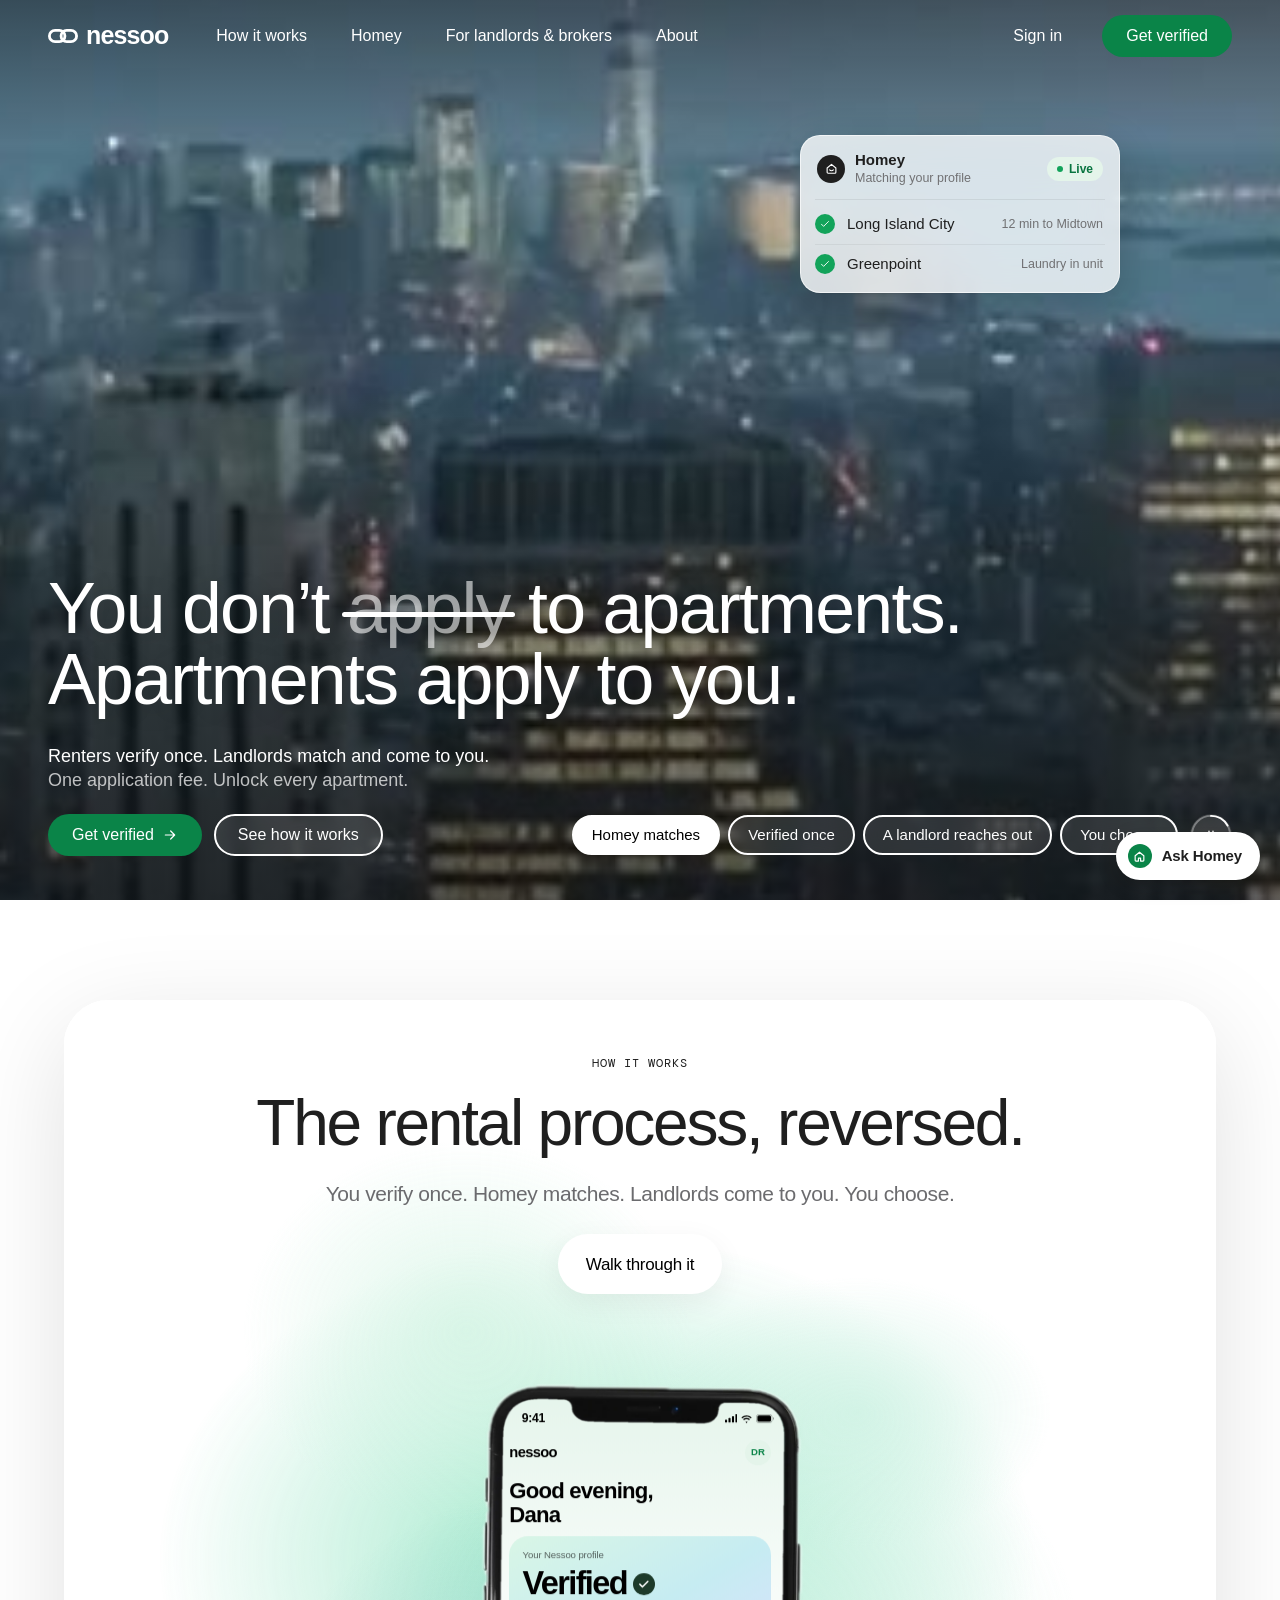
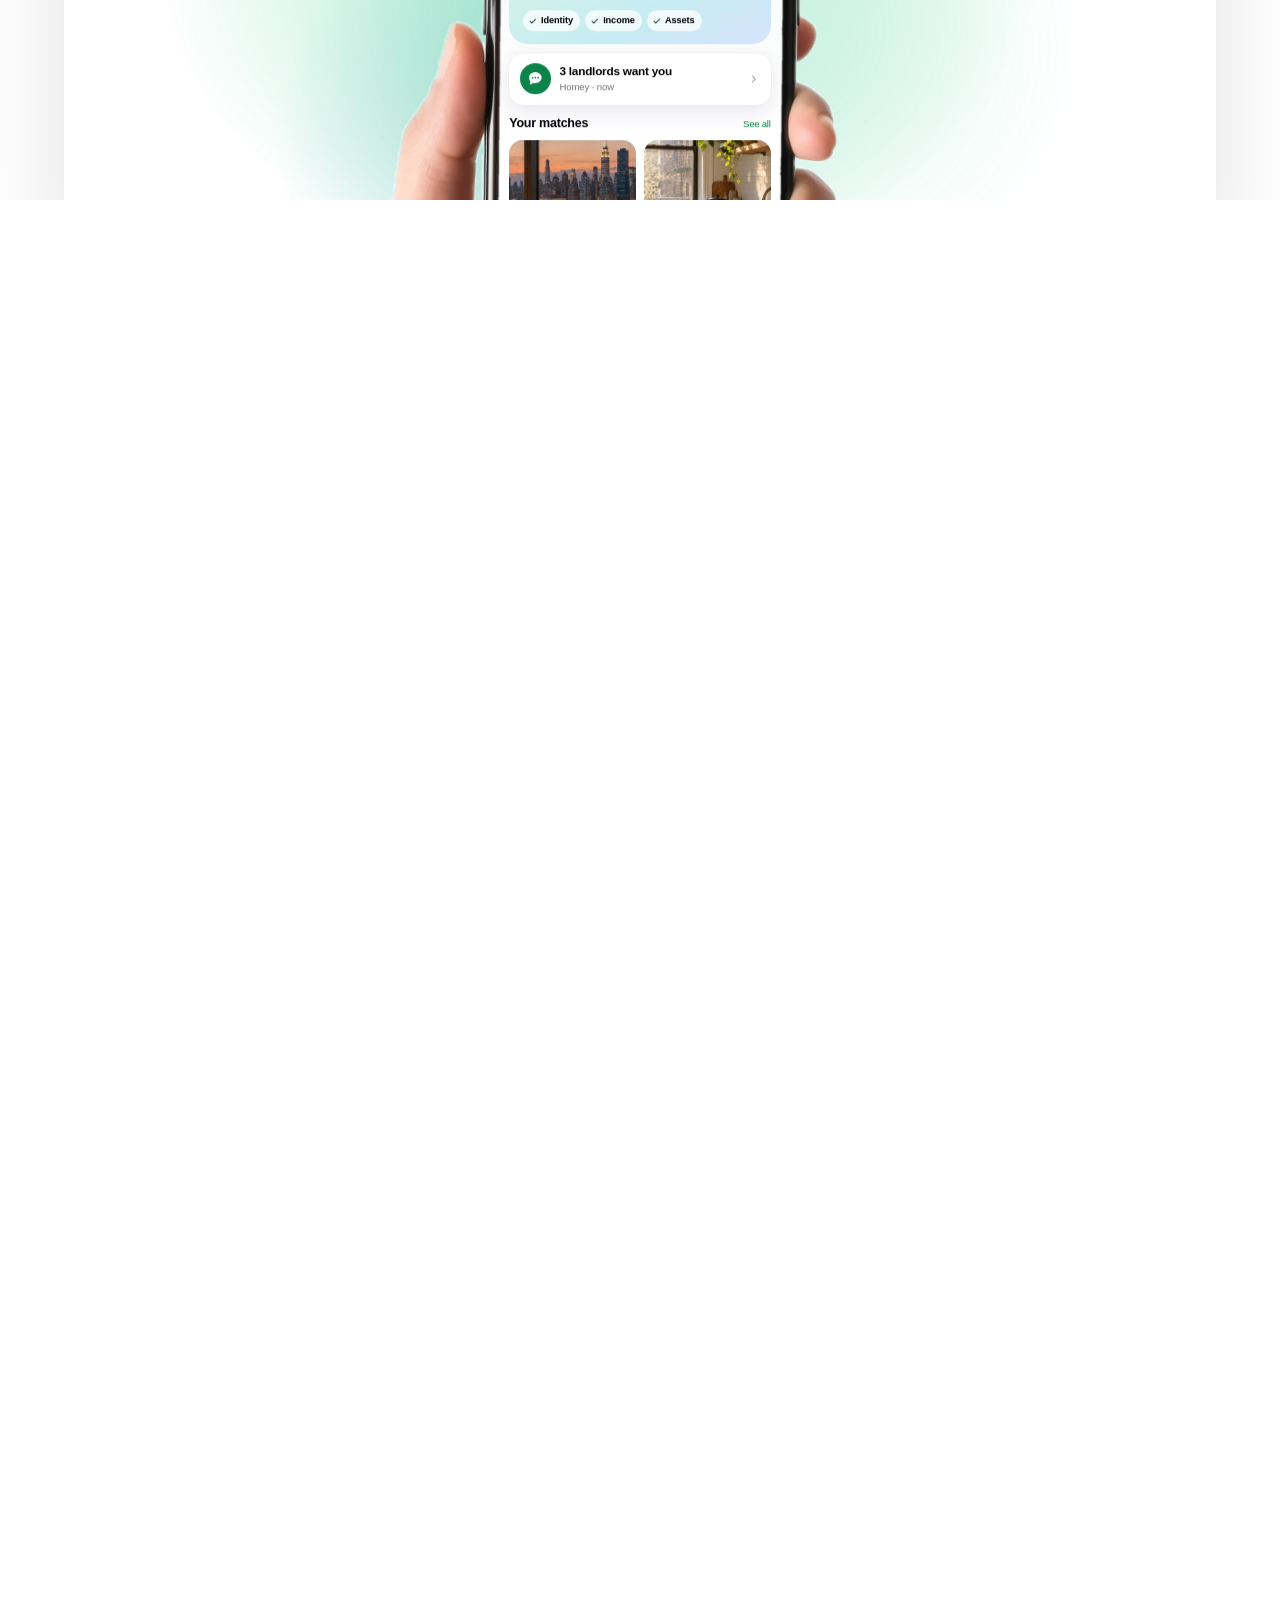
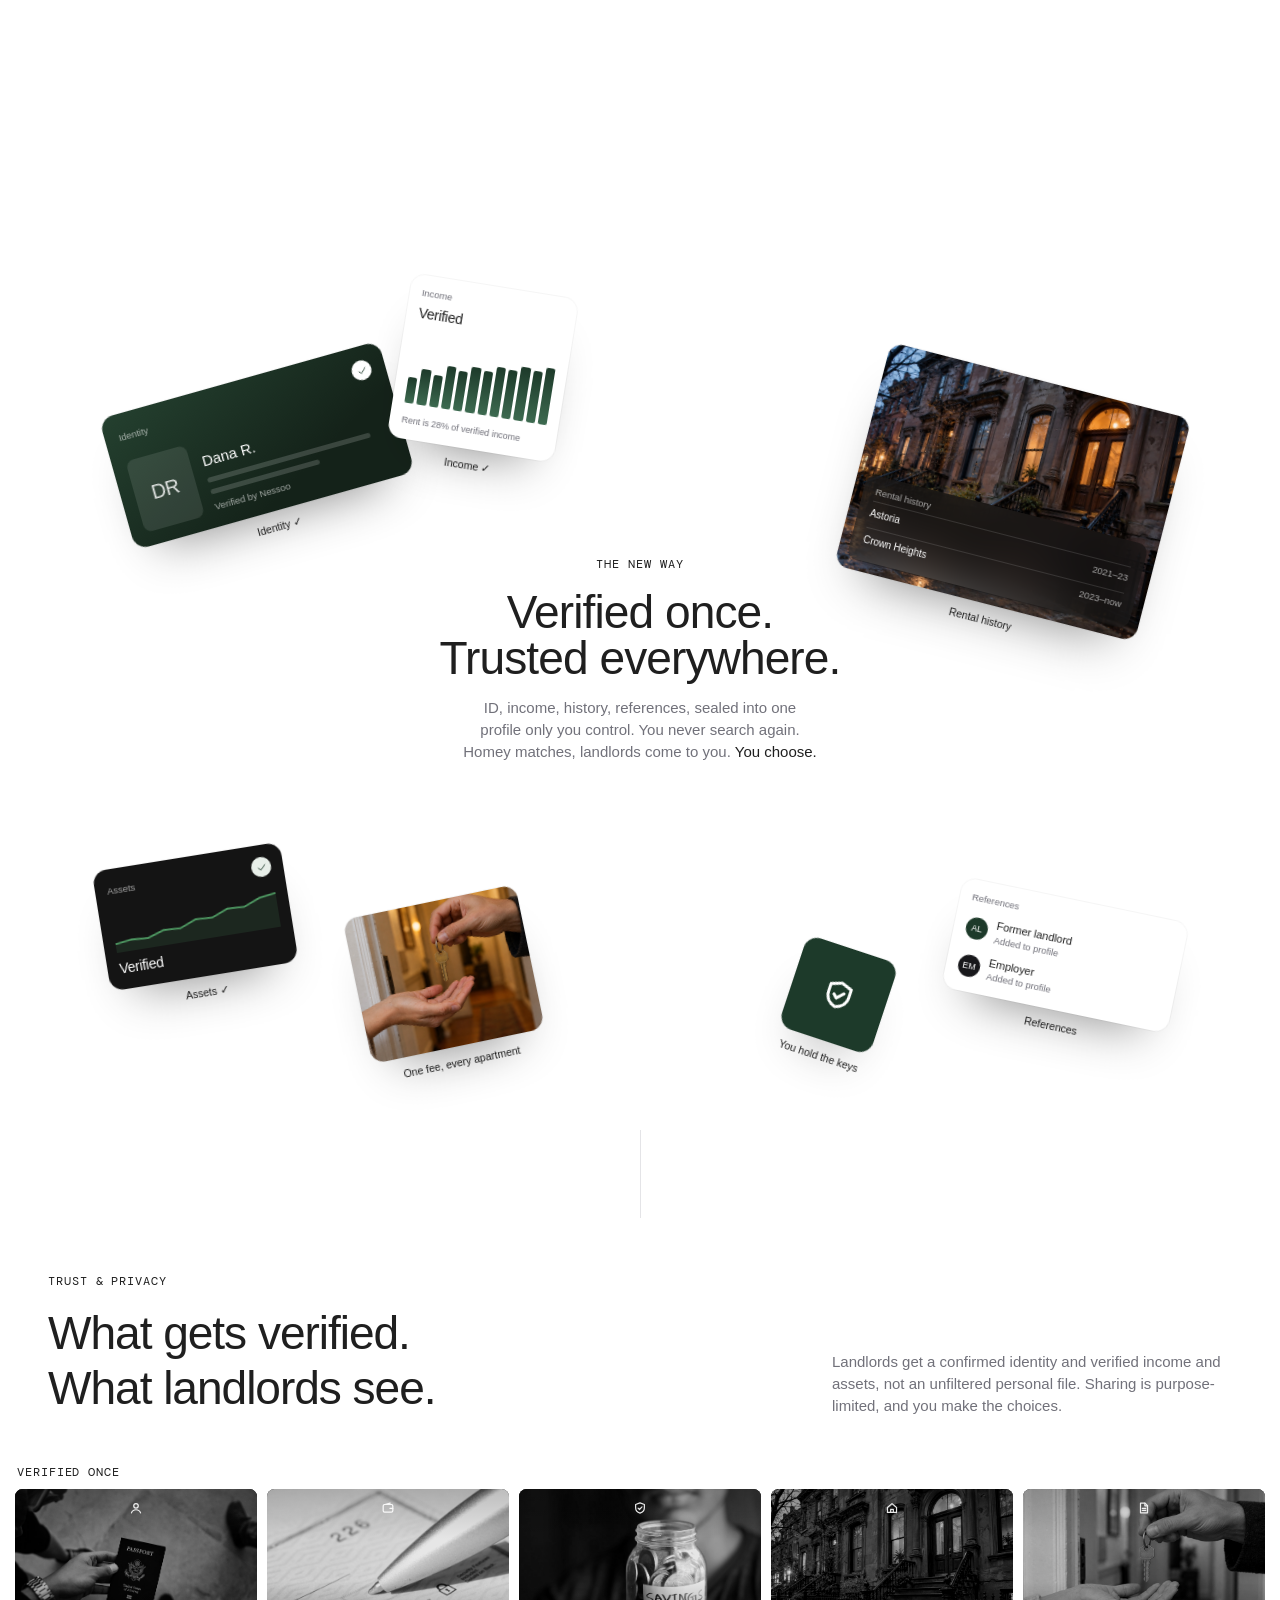
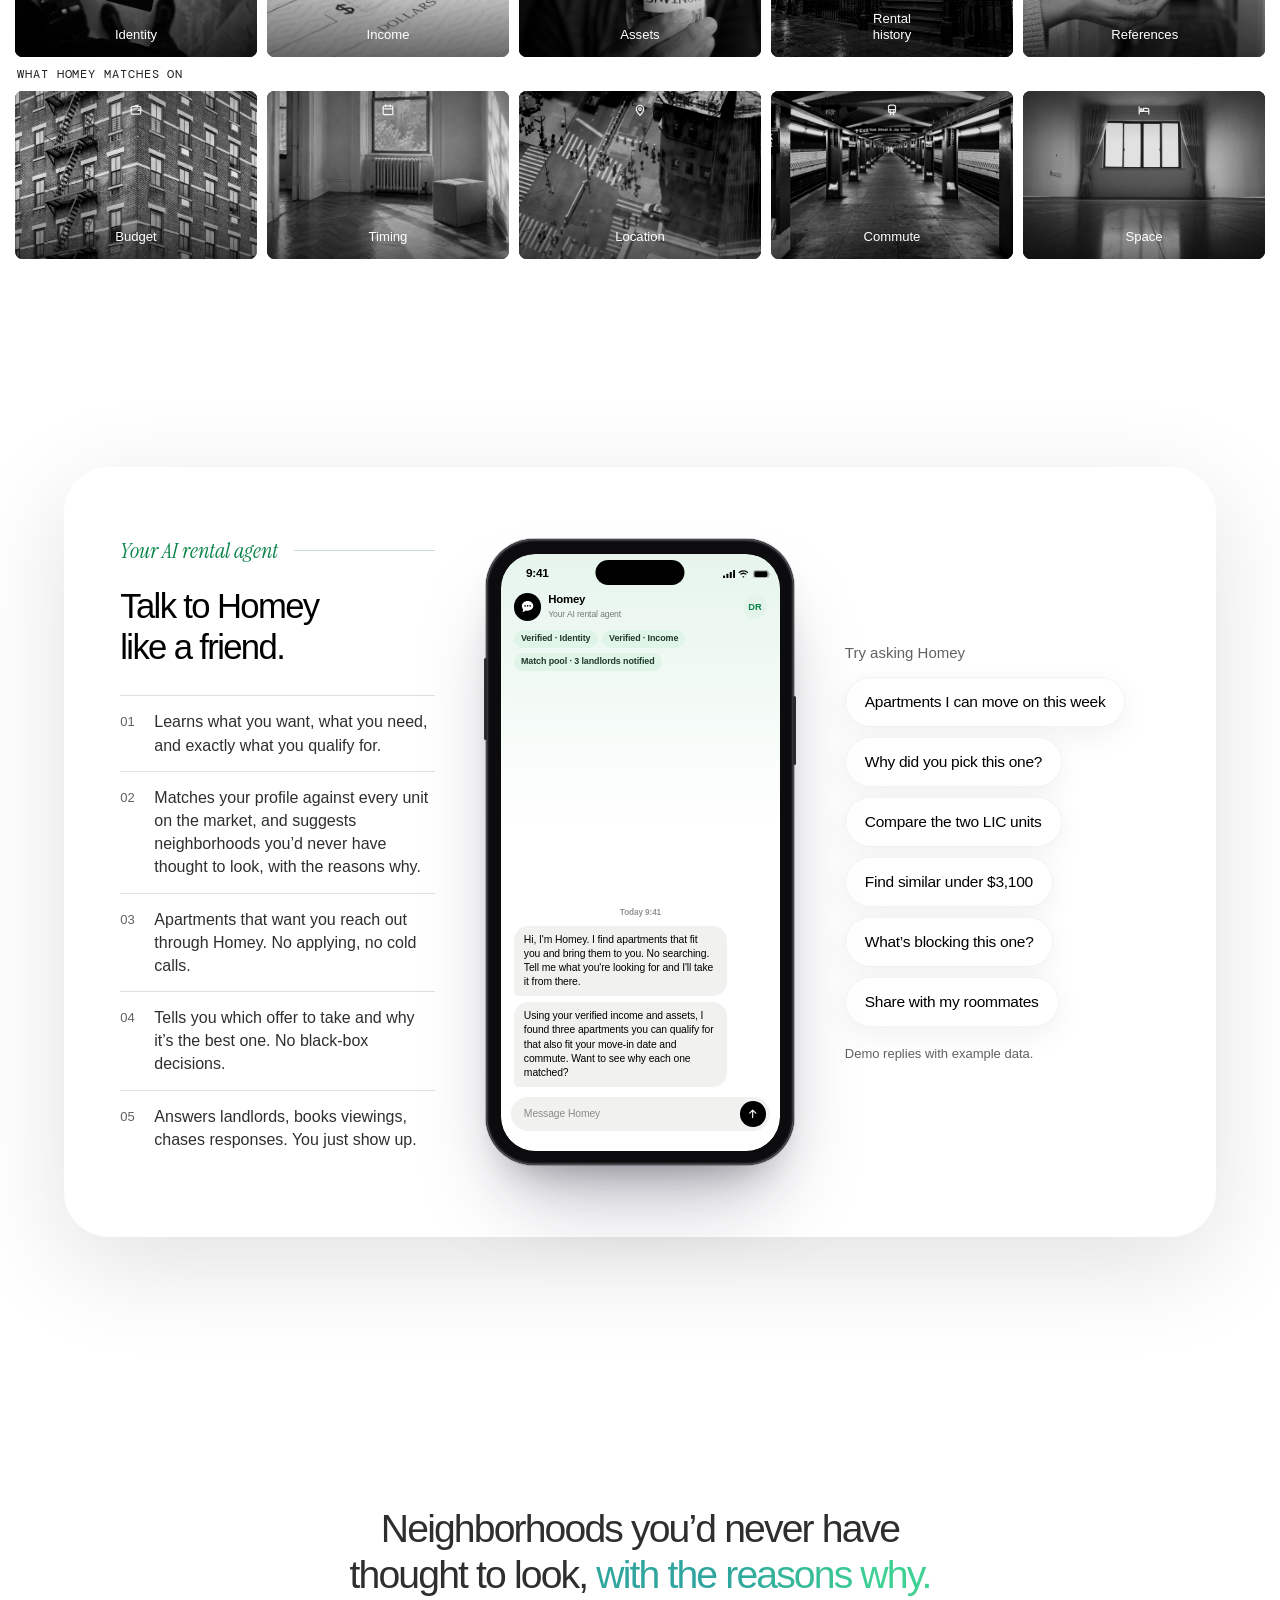
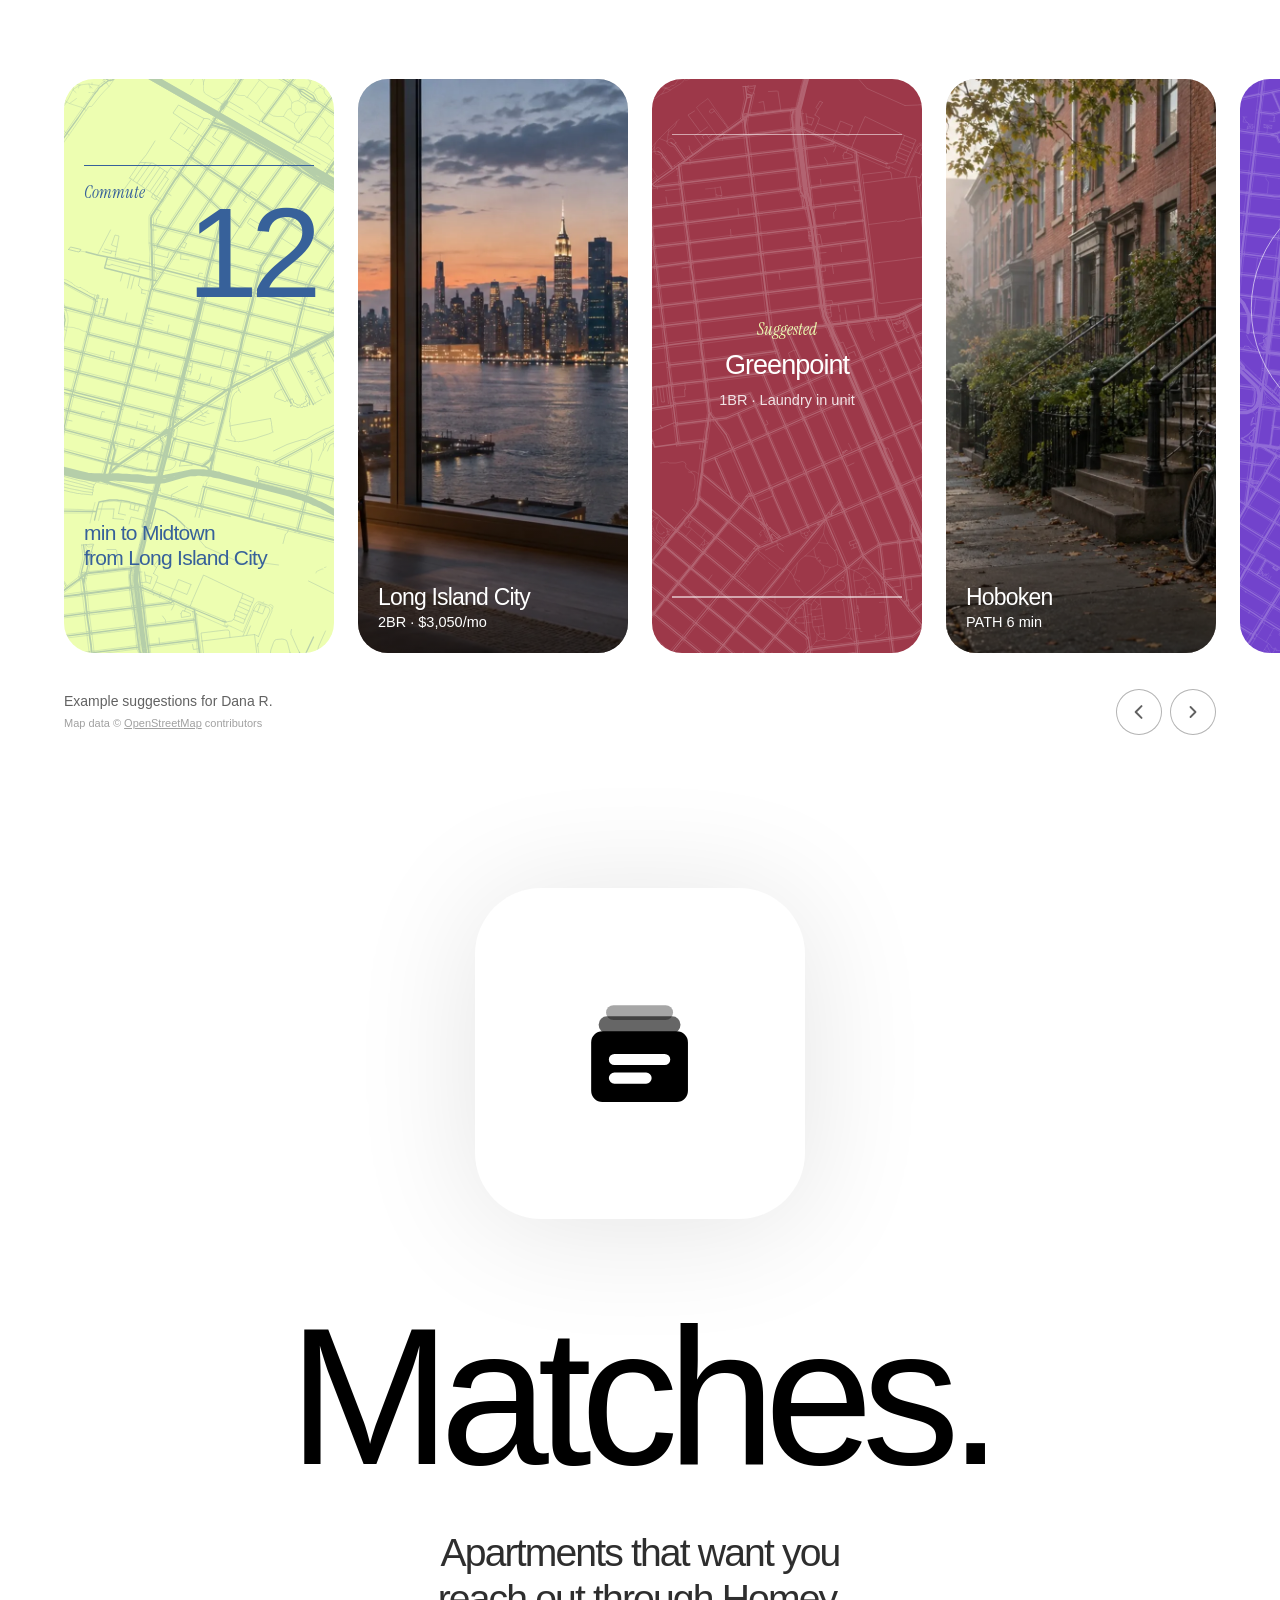
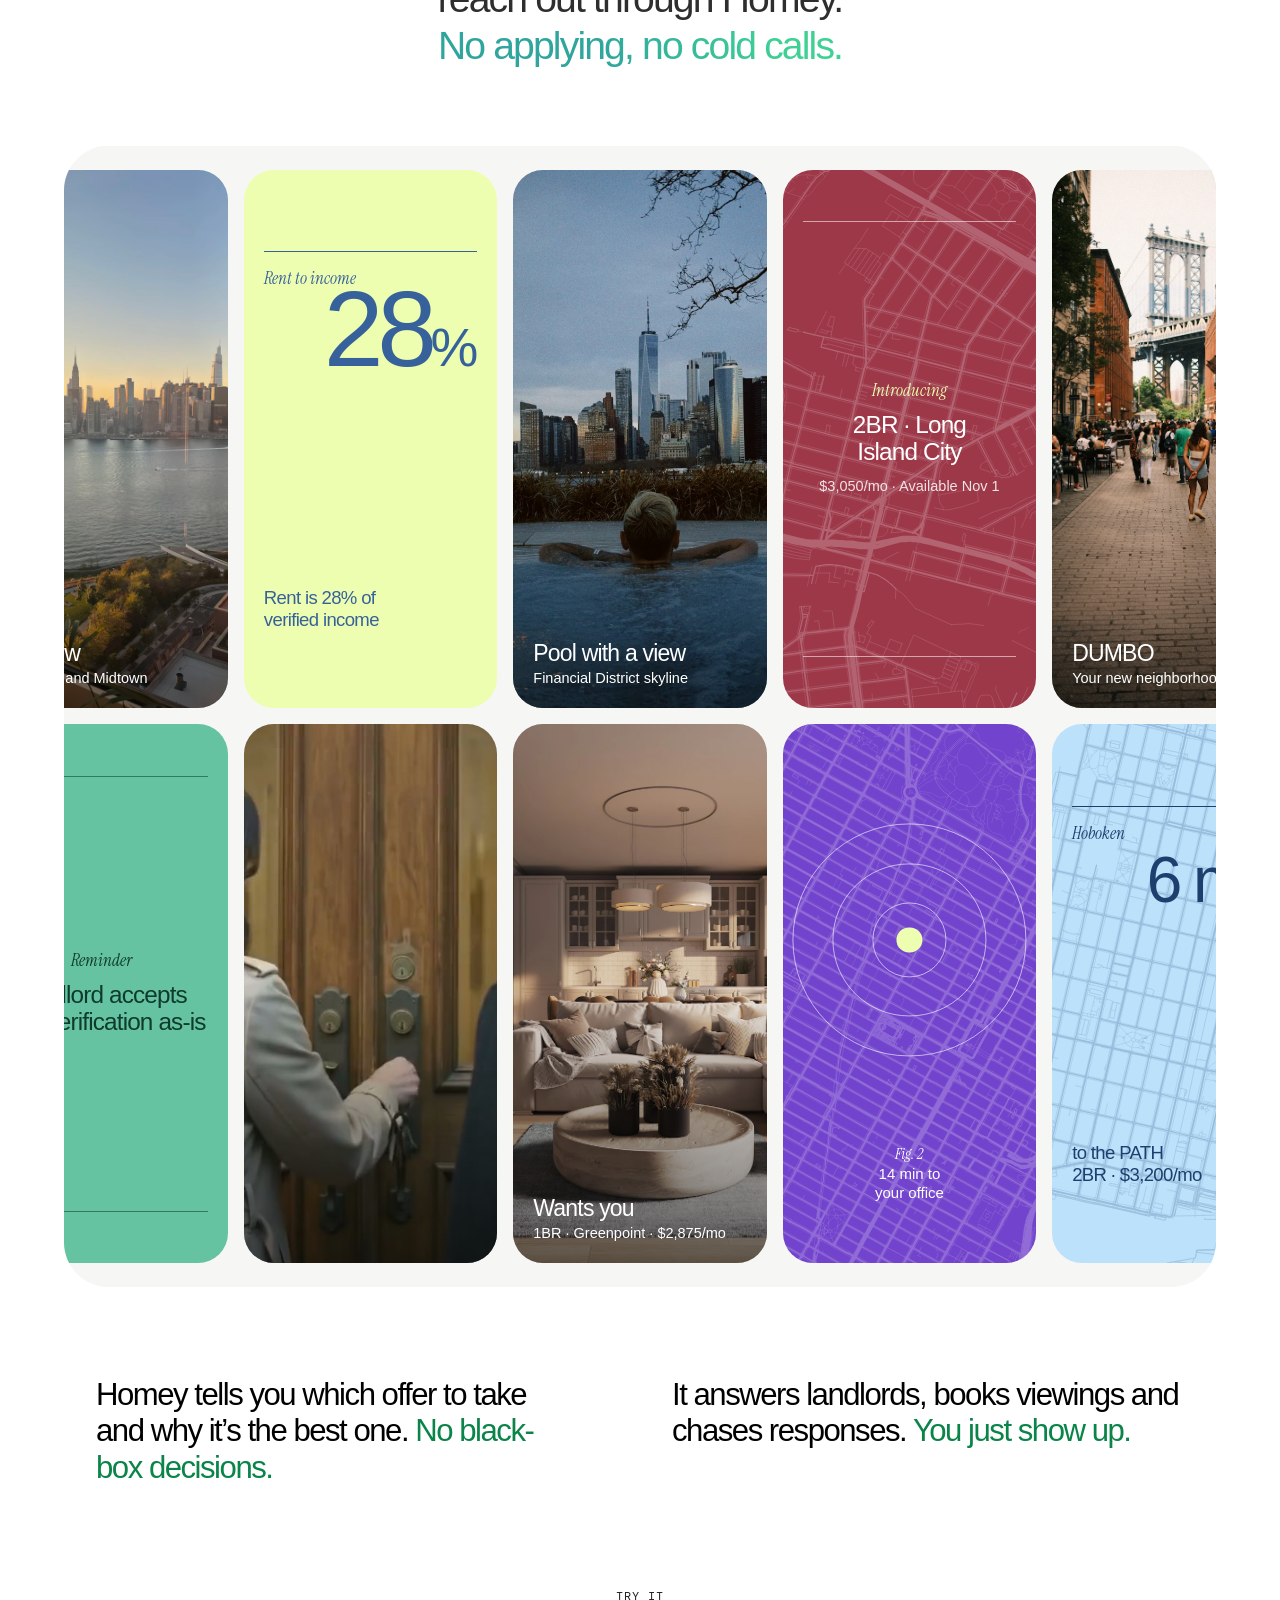
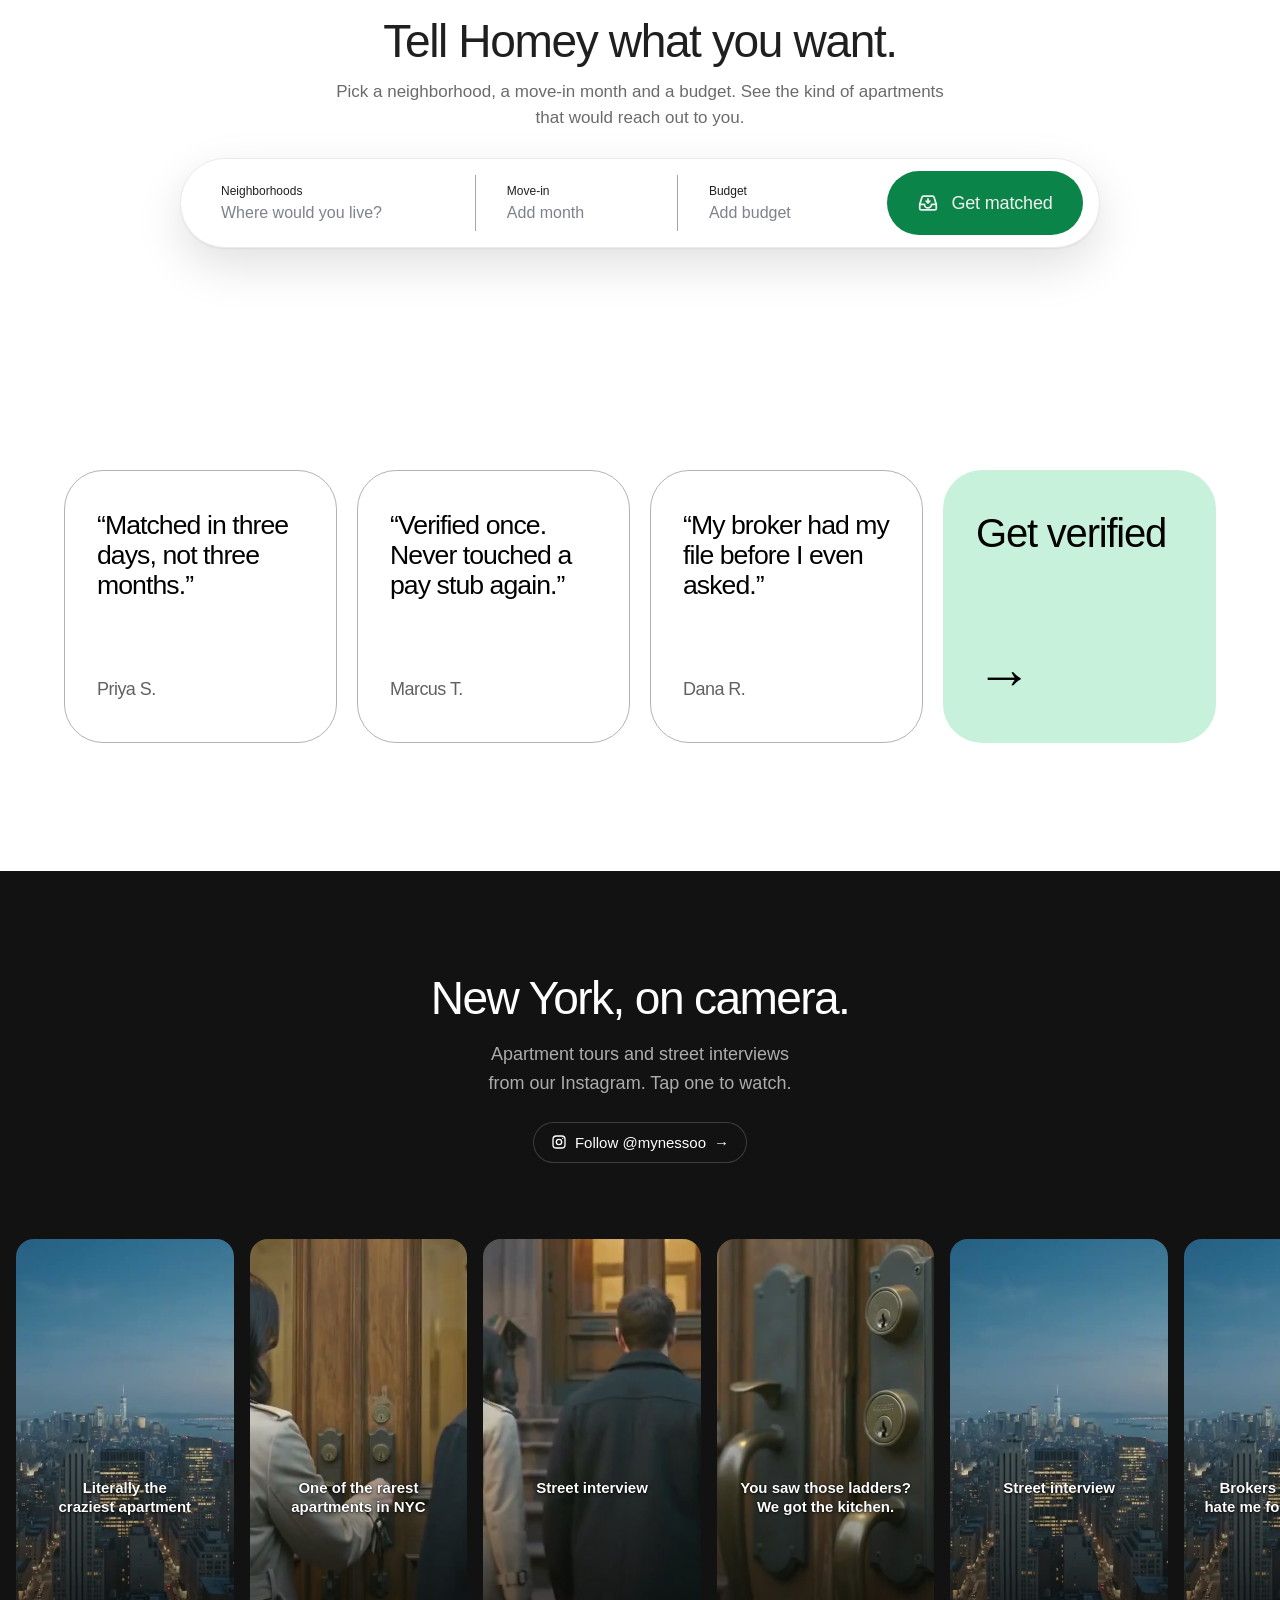
==== index.html @ bb7399f6 "Reels row: 'New York, on camera.' with stand-in clips until the real reels arrive Co-Authored-By: Cl" ====
<!DOCTYPE html>
<html lang="en">
<head>
<meta charset="utf-8">
<meta name="viewport" content="width=device-width, initial-scale=1, viewport-fit=cover">
<title>Nessoo · Apartments apply to you</title>
<meta name="description" content="Nessoo is the verified rental exchange for NYC and NJ. Verify once. Homey matches you, landlords come to you, you choose.">
<meta name="theme-color" content="#1f1f1f">
<link rel="icon" type="image/svg+xml" href="/favicon.svg">
<link rel="canonical" href="https://nessoo-landing.vercel.app/">
<meta property="og:type" content="website">
<meta property="og:site_name" content="Nessoo">
<meta property="og:url" content="https://nessoo-landing.vercel.app/">
<meta property="og:title" content="Nessoo · Apartments apply to you">
<meta property="og:description" content="Renters verify once. Landlords match and come to you. The verified rental exchange for NYC and NJ.">
<meta property="og:image" content="https://nessoo-landing.vercel.app/og.jpg">
<meta property="og:image:width" content="1200">
<meta property="og:image:height" content="630">
<meta property="og:image:alt" content="A couple walking up a brownstone stoop. You don't apply to apartments. Apartments apply to you.">
<meta name="twitter:card" content="summary_large_image">
<meta name="twitter:title" content="Nessoo · Apartments apply to you">
<meta name="twitter:description" content="Renters verify once. Landlords match and come to you.">
<meta name="twitter:image" content="https://nessoo-landing.vercel.app/og.jpg">
<link rel="preconnect" href="https://api.fontshare.com" crossorigin>
<link rel="preconnect" href="https://cdn.fontshare.com" crossorigin>
<link rel="preconnect" href="https://fonts.googleapis.com">
<link rel="preconnect" href="https://fonts.gstatic.com" crossorigin>
<link rel="stylesheet" href="https://api.fontshare.com/v2/css?f[]=general-sans@400,500,600&display=swap">
<link rel="stylesheet" href="https://fonts.googleapis.com/css2?family=DM+Mono:wght@400;500&family=Instrument+Serif:ital@0;1&display=swap">
<script>
(function () {
  var d = document.documentElement;
  d.classList.add('ly-js', 'm-js', 'p-js', 's-js');
  if (matchMedia('(min-width: 761px) and (min-height: 560px) and (prefers-reduced-motion: no-preference)').matches) d.classList.add('p-can-pin');
})();
</script>
<link rel="stylesheet" href="/css/site.css">
<link rel="stylesheet" href="/css/unify.css">
</head>
<body class="ly-root s-root">
<a class="ly-skip" href="#main">Skip to content</a>
<header class="ly-nav" data-nav data-tone="light" data-astro-cid-rqkkofux><div class="ly-wrap ly-nav__bar" data-astro-cid-rqkkofux><a class="ly-logo ly-nav__logo" href="/" aria-label="Nessoo home" data-astro-cid-yoq5haoy><svg class="ly-logo__mark" viewBox="0 0 34 20" aria-hidden="true" data-astro-cid-yoq5haoy><rect x="1.6" y="3.6" width="17.6" height="12.8" rx="6.4" fill="none" stroke="currentColor" stroke-width="3.2" data-astro-cid-yoq5haoy></rect><rect x="14.8" y="3.6" width="17.6" height="12.8" rx="6.4" fill="none" stroke="currentColor" stroke-width="3.2" data-astro-cid-yoq5haoy></rect></svg><span class="ly-logo__word" data-astro-cid-yoq5haoy>nessoo</span></a><nav class="ly-nav__links" aria-label="Main" data-astro-cid-rqkkofux><a class="ly-nav__link" href="#how-it-works" data-astro-cid-rqkkofux>How it works</a><a class="ly-nav__link" href="#homey" data-astro-cid-rqkkofux>Homey</a><a class="ly-nav__link" href="#landlords" data-astro-cid-rqkkofux>For landlords &amp; brokers</a><a class="ly-nav__link" href="#about" data-astro-cid-rqkkofux>About</a></nav><div class="ly-nav__end" data-astro-cid-rqkkofux><a class="ly-btn ly-btn--ghost ly-nav__signin" href="/sign-in" data-astro-cid-rqkkofux>Sign in</a><a class="ly-btn ly-btn--accent ly-nav__cta" href="/join" data-astro-cid-rqkkofux>Get verified</a><button class="ly-nav__burger" type="button" aria-expanded="false" aria-controls="ly-menu" aria-label="Open menu" data-menu-open data-astro-cid-rqkkofux><svg class viewBox="0 0 24 24" fill="none" stroke="currentColor" stroke-width="1.8" stroke-linecap="round" stroke-linejoin="round" aria-hidden="true"><path d="M4 7h16M4 12h16M4 17h16" /></svg></button></div></div></header>
<div class="ly-menu" id="ly-menu" role="dialog" aria-modal="true" aria-label="Menu" data-menu hidden data-astro-cid-rqkkofux><div class="ly-menu__bar" data-astro-cid-rqkkofux><a class="ly-logo" href="/" aria-label="Nessoo home" data-astro-cid-yoq5haoy><svg class="ly-logo__mark" viewBox="0 0 34 20" aria-hidden="true" data-astro-cid-yoq5haoy><rect x="1.6" y="3.6" width="17.6" height="12.8" rx="6.4" fill="none" stroke="currentColor" stroke-width="3.2" data-astro-cid-yoq5haoy></rect><rect x="14.8" y="3.6" width="17.6" height="12.8" rx="6.4" fill="none" stroke="currentColor" stroke-width="3.2" data-astro-cid-yoq5haoy></rect></svg><span class="ly-logo__word" data-astro-cid-yoq5haoy>nessoo</span></a><button class="ly-menu__close" type="button" aria-label="Close menu" data-menu-close data-astro-cid-rqkkofux><svg class viewBox="0 0 24 24" fill="none" stroke="currentColor" stroke-width="1.8" stroke-linecap="round" stroke-linejoin="round" aria-hidden="true"><path d="M6 6l12 12M18 6L6 18" /></svg></button></div><nav class="ly-menu__list" aria-label="Mobile" data-astro-cid-rqkkofux><a class="ly-menu__lead" href="#homey" data-menu-link data-astro-cid-rqkkofux>Meet Homey <svg class viewBox="0 0 24 24" fill="none" stroke="currentColor" stroke-width="1.8" stroke-linecap="round" stroke-linejoin="round" aria-hidden="true"><path d="M5 12h14M13 6l6 6-6 6" /></svg></a><a class="ly-menu__row" href="#how-it-works" data-menu-link data-astro-cid-rqkkofux><span data-astro-cid-rqkkofux>How it works</span><svg class viewBox="0 0 24 24" fill="none" stroke="currentColor" stroke-width="1.8" stroke-linecap="round" stroke-linejoin="round" aria-hidden="true"><path d="M9 6l6 6-6 6" /></svg></a><a class="ly-menu__row" href="#homey" data-menu-link data-astro-cid-rqkkofux><span data-astro-cid-rqkkofux>Homey</span><svg class viewBox="0 0 24 24" fill="none" stroke="currentColor" stroke-width="1.8" stroke-linecap="round" stroke-linejoin="round" aria-hidden="true"><path d="M9 6l6 6-6 6" /></svg></a><a class="ly-menu__row" href="#landlords" data-menu-link data-astro-cid-rqkkofux><span data-astro-cid-rqkkofux>For landlords &amp; brokers</span><svg class viewBox="0 0 24 24" fill="none" stroke="currentColor" stroke-width="1.8" stroke-linecap="round" stroke-linejoin="round" aria-hidden="true"><path d="M9 6l6 6-6 6" /></svg></a><a class="ly-menu__row" href="#about" data-menu-link data-astro-cid-rqkkofux><span data-astro-cid-rqkkofux>About</span><svg class viewBox="0 0 24 24" fill="none" stroke="currentColor" stroke-width="1.8" stroke-linecap="round" stroke-linejoin="round" aria-hidden="true"><path d="M9 6l6 6-6 6" /></svg></a></nav><div class="ly-menu__foot" data-astro-cid-rqkkofux><p class="ly-menu__note" data-astro-cid-rqkkofux>Live in NYC &amp; NJ · Expanding to Atlanta</p><div class="ly-menu__btns" data-astro-cid-rqkkofux><a class="ly-btn ly-btn--white" href="/sign-in" data-astro-cid-rqkkofux>Sign in</a><a class="ly-btn ly-btn--accent" href="/join" data-astro-cid-rqkkofux>Get verified</a></div></div></div>
<main id="main">
<section class="ly-hero" data-hero data-nav-media aria-labelledby="ly-hero-h1"><div class="ly-hero__frame" data-hero-frame><video class="ly-hero__video" data-hero-video muted playsinline loop preload="metadata" aria-hidden="true" tabindex="-1"></video><img class="ly-hero__still" data-hero-still alt="" aria-hidden="true" decoding="async"></div><div class="ly-hero__scrim" aria-hidden="true"></div><div class="ly-hero__layer" data-hero-layer aria-hidden="true"><div class="ly-ann" data-ann data-in="0.5" data-out="6.72" data-x="0.6" data-y="0.15" data-mx="0.19" data-my="0.115"><div class="ly-ann__in ly-glass ly-match"><div class="ly-match__head"><span class="ly-disc ly-disc--sm"><svg class viewBox="0 0 24 24" fill="none" stroke="currentColor" stroke-width="1.8" stroke-linecap="round" stroke-linejoin="round" aria-hidden="true"><path d="M5 11.2L12 5.5l7 5.7V18a1.5 1.5 0 0 1-1.5 1.5h-11A1.5 1.5 0 0 1 5 18z" /><path d="M9 14.2c.8.9 1.8 1.3 3 1.3s2.2-.4 3-1.3" /></svg></span><div class="ly-match__who"><p class="ly-match__t">Homey</p><p class="ly-match__s"><span class="ly-swap" data-part data-in="0" data-out="5.5">Matching your profile</span><span class="ly-swap" data-part data-in="5.5">3 landlords notified</span></p></div><span class="ly-live"><i></i>Live</span></div><ul class="ly-match__list"><li data-part data-in="1.35"><span class="ly-check"><svg class viewBox="0 0 24 24" fill="none" stroke="currentColor" stroke-width="1.8" stroke-linecap="round" stroke-linejoin="round" aria-hidden="true"><path d="M5 12.5l4.2 4.2L19 7" /></svg></span><b>Long Island City</b><span>12 min to Midtown</span></li><li data-part data-in="2.75"><span class="ly-check"><svg class viewBox="0 0 24 24" fill="none" stroke="currentColor" stroke-width="1.8" stroke-linecap="round" stroke-linejoin="round" aria-hidden="true"><path d="M5 12.5l4.2 4.2L19 7" /></svg></span><b>Greenpoint</b><span>Laundry in unit</span></li><li data-part data-in="4.15"><span class="ly-check"><svg class viewBox="0 0 24 24" fill="none" stroke="currentColor" stroke-width="1.8" stroke-linecap="round" stroke-linejoin="round" aria-hidden="true"><path d="M5 12.5l4.2 4.2L19 7" /></svg></span><b>Fort Greene</b><span>Fits your Nov 1 move-in</span></li></ul></div></div><div class="ly-ann" data-ann data-in="7.45" data-out="11.95" data-x="0.1" data-y="0.34" data-mx="0.041" data-my="0.43"><div class="ly-ann__in ly-chip ly-vchip"><span class="ly-vchip__ring" data-part data-in="8.05"><span class="ly-check"><svg class viewBox="0 0 24 24" fill="none" stroke="currentColor" stroke-width="1.8" stroke-linecap="round" stroke-linejoin="round" aria-hidden="true"><path d="M5 12.5l4.2 4.2L19 7" /></svg></span></span>Identity</div></div><div class="ly-ann" data-ann data-in="8.05" data-out="11.95" data-x="0.5" data-y="0.36" data-mx="0.348" data-my="0.43"><div class="ly-ann__in ly-chip ly-vchip"><span class="ly-vchip__ring" data-part data-in="8.65"><span class="ly-check"><svg class viewBox="0 0 24 24" fill="none" stroke="currentColor" stroke-width="1.8" stroke-linecap="round" stroke-linejoin="round" aria-hidden="true"><path d="M5 12.5l4.2 4.2L19 7" /></svg></span></span>Income</div></div><div class="ly-ann" data-ann data-in="8.65" data-out="11.95" data-x="0.83" data-y="0.42" data-mx="0.638" data-my="0.43"><div class="ly-ann__in ly-chip ly-vchip"><span class="ly-vchip__ring" data-part data-in="9.25"><span class="ly-check"><svg class viewBox="0 0 24 24" fill="none" stroke="currentColor" stroke-width="1.8" stroke-linecap="round" stroke-linejoin="round" aria-hidden="true"><path d="M5 12.5l4.2 4.2L19 7" /></svg></span></span>Assets</div></div><div class="ly-ann" data-ann data-in="12.2" data-out="19.35" data-x="0.695" data-y="0.33" data-mx="0.184" data-my="0.41"><div class="ly-ann__in ly-glass ly-note"><div class="ly-note__state" data-part data-in="0" data-out="14.8"><span class="ly-disc"><svg class viewBox="0 0 24 24" fill="none" stroke="currentColor" stroke-width="1.8" stroke-linecap="round" stroke-linejoin="round" aria-hidden="true"><path d="M4 10.5L12 4l8 6.5V20h-5.5v-5.5h-5V20H4z" /></svg></span><div><p class="ly-note__meta">Homey · now</p><p class="ly-note__t">A landlord wants you</p><p class="ly-note__s">2BR · Fort Greene</p></div></div><div class="ly-note__state" data-part data-in="14.8"><span class="ly-disc ly-disc--green"><svg class viewBox="0 0 24 24" fill="none" stroke="currentColor" stroke-width="1.8" stroke-linecap="round" stroke-linejoin="round" aria-hidden="true"><path d="M5 12.5l4.2 4.2L19 7" /></svg></span><div><p class="ly-note__meta">Your choice</p><p class="ly-note__t">You chose this one.</p><p class="ly-note__s">2BR · Fort Greene · Move-in Nov 1</p></div></div></div></div></div><p class="ly-sr">In the film, a live layer shows Nessoo working: over the skyline Homey matches your profile to Long Island City, Greenpoint and Fort Greene; on the stoop your identity, income and assets are verified; as the key turns, a landlord with a two-bedroom in Fort Greene reaches out; at the door, you chose this one.</p><div class="ly-hero__content"><div class="ly-wrap"><h1 class="ly-h1 ly-hero__h1" id="ly-hero-h1"><span class="ly-hero__line">You don’t <s class="ly-strike">apply</s> to apartments.</span><span class="ly-hero__line">Apartments apply to you.</span></h1><div class="ly-hero__row"><div class="ly-hero__left"><p class="ly-lead ly-hero__lead">Renters verify once. Landlords match and come to you.<span>One application fee. Unlock every apartment.</span></p><div class="ly-hero__ctas"><a class="ly-btn ly-btn--accent" href="/join">Get verified <svg class="ly-arrow" viewBox="0 0 24 24" fill="none" stroke="currentColor" stroke-width="1.8" stroke-linecap="round" stroke-linejoin="round" aria-hidden="true"><path d="M5 12h14M13 6l6 6-6 6" /></svg></a><a class="ly-btn ly-btn--glass" href="#how-it-works">See how it works</a></div></div><div class="ly-hero__controls"><div class="ly-tabs ly-hero__tabs" role="tablist" aria-label="Film chapters"><button class="ly-tab" type="button" role="tab" aria-selected="true" data-chapter="city"><span class="ly-hero__tl">Homey matches</span><span class="ly-hero__ts">Match</span></button><button class="ly-tab" type="button" role="tab" aria-selected="false" data-chapter="stoop"><span class="ly-hero__tl">Verified once</span><span class="ly-hero__ts">Verify</span></button><button class="ly-tab" type="button" role="tab" aria-selected="false" data-chapter="key"><span class="ly-hero__tl">A landlord reaches out</span><span class="ly-hero__ts">Hear back</span></button><button class="ly-tab" type="button" role="tab" aria-selected="false" data-chapter="door"><span class="ly-hero__tl">You choose</span><span class="ly-hero__ts">Choose</span></button></div><button class="ly-hero__pause" type="button" data-hero-pause aria-label="Pause film" aria-pressed="false"><svg class="ly-hero__ring" viewBox="0 0 44 44" aria-hidden="true"><circle cx="22" cy="22" r="20"></circle><circle cx="22" cy="22" r="20" data-hero-ring></circle></svg><span class="ly-hero__pi ly-hero__pi--pause"><svg class viewBox="0 0 24 24" fill="none" stroke="currentColor" stroke-width="1.8" stroke-linecap="round" stroke-linejoin="round" aria-hidden="true"><path d="M9 6.5v11M15 6.5v11" /></svg></span><span class="ly-hero__pi ly-hero__pi--play"><svg class viewBox="0 0 24 24" fill="none" stroke="currentColor" stroke-width="1.8" stroke-linecap="round" stroke-linejoin="round" aria-hidden="true"><path d="M8 6l10 6-10 6z" fill="currentColor" /></svg></span></button></div></div></div></div></section>
<div class="p-app"><section class="p-stage" id="how-it-works" aria-label="How Nessoo works" data-stage><div class="p-stage-pin" data-pin><div class="p-stage-shadow" data-shadow aria-hidden="true"></div><div class="p-stage-card" data-card><div class="p-atmo" aria-hidden="true"><div class="p-atmo-l is-bloom is-on" data-atmo="0"></div><div class="p-atmo-l is-mint" data-atmo="w"></div><div class="p-atmo-l is-lilac" data-atmo="1"></div><div class="p-atmo-l is-green" data-atmo="2"></div><div class="p-atmo-l is-lime" data-atmo="3"></div><div class="p-atmo-l is-sky" data-atmo="4"></div><div class="p-atmo-l is-pink" data-atmo="5"></div><div class="p-atmo-l is-dusk" data-atmo="6"></div></div><div class="p-giants" aria-hidden="true"><div class="p-giant is-l p-g-mint" data-giant>verify</div><div class="p-giant is-r p-g-teal" data-giant>once.</div></div><div class="p-hero-copy" data-hero-copy><p class="m-eyebrow">How it works</p><h2 class="p-hero-h">The rental process, reversed.</h2><p class="p-hero-sub">You verify once. Homey matches. Landlords come to you. You choose.</p><div class="p-hero-ctas"><a class="p-pill p-pill--white p-pill--lg" href="#steps" data-jump-steps>Walk through it</a></div></div><div class="p-hero-phone" data-phone><div class="p-hand p-hero-hand"><div class="p-scr"><div class="p-stack" data-stack><div class="p-ui is-tint-lilac is-active" data-step="0"><div class="p-sb"><span class="p-sb-time">9:41</span><span></span><span class="p-sb-icons"><svg class aria-hidden="true" viewBox="0 0 18 12" fill="currentColor"><rect x="0" y="8" width="3" height="4" rx=".8"></rect><rect x="5" y="5.5" width="3" height="6.5" rx=".8"></rect><rect x="10" y="3" width="3" height="9" rx=".8"></rect><rect x="15" y="0" width="3" height="12" rx=".8"></rect></svg><svg class aria-hidden="true" viewBox="0 0 16 12" fill="currentColor"><path d="M8 2.2c2.4 0 4.6.9 6.2 2.5l1.2-1.3A10.3 10.3 0 0 0 8 .4 10.3 10.3 0 0 0 .6 3.4l1.2 1.3A8.6 8.6 0 0 1 8 2.2zm0 3.6c1.4 0 2.7.5 3.7 1.4L13 5.9a7.3 7.3 0 0 0-10 0l1.3 1.3c1-.9 2.3-1.4 3.7-1.4zM8 9.3c.6 0 1.1.2 1.5.6L8 11.6 6.5 9.9c.4-.4.9-.6 1.5-.6z"></path></svg><svg class aria-hidden="true" viewBox="0 0 27 13" fill="none"><rect x=".5" y=".5" width="23" height="12" rx="3.5" stroke="currentColor" opacity=".4"></rect><rect x="2" y="2" width="20" height="9" rx="2.2" fill="currentColor"></rect><path d="M25 4.5v4c.8-.3 1.3-1.1 1.3-2s-.5-1.7-1.3-2z" fill="currentColor" opacity=".45"></path></svg></span></div><div class="p-body"><div class="p-hdr"><span class="p-hdr-word">nessoo</span><span class="p-av">DR</span></div><p class="p-lt">Good evening,<br>Dana</p><div class="p-prof"><div class="p-prof-k">Your Nessoo profile</div><div class="p-prof-v">Verified <span class="p-seal"><svg class aria-hidden="true" viewBox="0 0 24 24" fill="none" stroke="currentColor" stroke-width="2.6" stroke-linecap="round" stroke-linejoin="round"><path d="M5 12.5l4.5 4.5L19 7.5"></path></svg></span></div><div class="p-ticks"><span class="p-tick"><svg class aria-hidden="true" viewBox="0 0 24 24" fill="none" stroke="currentColor" stroke-width="2.6" stroke-linecap="round" stroke-linejoin="round"><path d="M5 12.5l4.5 4.5L19 7.5"></path></svg>Identity</span><span class="p-tick"><svg class aria-hidden="true" viewBox="0 0 24 24" fill="none" stroke="currentColor" stroke-width="2.6" stroke-linecap="round" stroke-linejoin="round"><path d="M5 12.5l4.5 4.5L19 7.5"></path></svg>Income</span><span class="p-tick"><svg class aria-hidden="true" viewBox="0 0 24 24" fill="none" stroke="currentColor" stroke-width="2.6" stroke-linecap="round" stroke-linejoin="round"><path d="M5 12.5l4.5 4.5L19 7.5"></path></svg>Assets</span></div></div><div class="p-note"><span class="p-note-ic"><svg class aria-hidden="true" viewBox="0 0 24 24" fill="currentColor"><path d="M12 3c5 0 9 3.4 9 7.8s-4 7.8-9 7.8c-.9 0-1.8-.1-2.6-.3L5 20.5c-.5.3-1.1-.2-.9-.7l1-3.1C3.8 15.3 3 13.2 3 10.8 3 6.4 7 3 12 3zm-4 6.6a1.3 1.3 0 1 0 0 2.6 1.3 1.3 0 0 0 0-2.6zm4 0a1.3 1.3 0 1 0 0 2.6 1.3 1.3 0 0 0 0-2.6zm4 0a1.3 1.3 0 1 0 0 2.6 1.3 1.3 0 0 0 0-2.6z"></path></svg></span><span><span class="p-note-t">3 landlords want you</span><br><span class="p-note-s">Homey · now</span></span><svg class="p-chev" aria-hidden="true" viewBox="0 0 24 24" fill="none" stroke="currentColor" stroke-width="2.2" stroke-linecap="round" stroke-linejoin="round"><path d="M9 6l6 6-6 6"></path></svg></div><div class="p-sl">Your matches <small>See all</small></div><div class="p-minis"><div class="p-mini"><img src="/app/img/tall-lic-window-skyline-dusk.webp" alt="" loading="lazy"><b>2BR · Long Island City</b></div><div class="p-mini"><img src="/app/img/tall-kitchen-morning.webp" alt="" loading="lazy"><b>1BR · Greenpoint</b></div></div></div><div class="p-tabs"><span class="p-tab is-on"><svg class aria-hidden="true" viewBox="0 0 24 24" fill="currentColor"><path d="M11.3 3.3a1.1 1.1 0 0 1 1.4 0l7.6 6.4c.4.3.7.8.7 1.4v8.4c0 1-.8 1.8-1.8 1.8h-4v-5.6a1.2 1.2 0 0 0-1.2-1.2h-4a1.2 1.2 0 0 0-1.2 1.2v5.6H4.8c-1 0-1.8-.8-1.8-1.8v-8.4c0-.6.3-1.1.7-1.4z"></path></svg><span>Home</span></span><span class="p-tab"><svg class aria-hidden="true" viewBox="0 0 24 24" fill="currentColor"><path d="M12 3c5 0 9 3.4 9 7.8s-4 7.8-9 7.8c-.9 0-1.8-.1-2.6-.3L5 20.5c-.5.3-1.1-.2-.9-.7l1-3.1C3.8 15.3 3 13.2 3 10.8 3 6.4 7 3 12 3zm-4 6.6a1.3 1.3 0 1 0 0 2.6 1.3 1.3 0 0 0 0-2.6zm4 0a1.3 1.3 0 1 0 0 2.6 1.3 1.3 0 0 0 0-2.6zm4 0a1.3 1.3 0 1 0 0 2.6 1.3 1.3 0 0 0 0-2.6z"></path></svg><span>Homey</span></span><span class="p-tab"><svg class aria-hidden="true" viewBox="0 0 24 24" fill="currentColor"><path d="M7 3.5h10A2.5 2.5 0 0 1 19.5 6v12a2.5 2.5 0 0 1-2.5 2.5H7A2.5 2.5 0 0 1 4.5 18V6A2.5 2.5 0 0 1 7 3.5zm1.5 4a1 1 0 0 0 0 2h7a1 1 0 1 0 0-2zm0 4a1 1 0 0 0 0 2h7a1 1 0 1 0 0-2zm0 4a1 1 0 0 0 0 2h4a1 1 0 1 0 0-2z"></path></svg><span>Matches</span></span><span class="p-tab"><svg class aria-hidden="true" viewBox="0 0 24 24" fill="currentColor"><circle cx="12" cy="8" r="4.2"></circle><path d="M4 19.6c0-3.6 3.6-6 8-6s8 2.4 8 6c0 .5-.4.9-.9.9H4.9a.9.9 0 0 1-.9-.9z"></path></svg><span>Profile</span></span></div></div><div class="p-ui is-after" data-step="1" aria-hidden="true"><div class="p-sb"><span class="p-sb-time">9:41</span><span></span><span class="p-sb-icons"><svg class aria-hidden="true" viewBox="0 0 18 12" fill="currentColor"><rect x="0" y="8" width="3" height="4" rx=".8"></rect><rect x="5" y="5.5" width="3" height="6.5" rx=".8"></rect><rect x="10" y="3" width="3" height="9" rx=".8"></rect><rect x="15" y="0" width="3" height="12" rx=".8"></rect></svg><svg class aria-hidden="true" viewBox="0 0 16 12" fill="currentColor"><path d="M8 2.2c2.4 0 4.6.9 6.2 2.5l1.2-1.3A10.3 10.3 0 0 0 8 .4 10.3 10.3 0 0 0 .6 3.4l1.2 1.3A8.6 8.6 0 0 1 8 2.2zm0 3.6c1.4 0 2.7.5 3.7 1.4L13 5.9a7.3 7.3 0 0 0-10 0l1.3 1.3c1-.9 2.3-1.4 3.7-1.4zM8 9.3c.6 0 1.1.2 1.5.6L8 11.6 6.5 9.9c.4-.4.9-.6 1.5-.6z"></path></svg><svg class aria-hidden="true" viewBox="0 0 27 13" fill="none"><rect x=".5" y=".5" width="23" height="12" rx="3.5" stroke="currentColor" opacity=".4"></rect><rect x="2" y="2" width="20" height="9" rx="2.2" fill="currentColor"></rect><path d="M25 4.5v4c.8-.3 1.3-1.1 1.3-2s-.5-1.7-1.3-2z" fill="currentColor" opacity=".45"></path></svg></span></div><div class="p-body"><div class="p-hdr"><span class="p-back"><svg class aria-hidden="true" viewBox="0 0 24 24" fill="none" stroke="currentColor" stroke-width="2.4" stroke-linecap="round" stroke-linejoin="round"><path d="M15 5l-7 7 7 7"></path></svg></span><span class="p-hdr-mid">Step 1 of 2</span><span style="width:9%"></span></div><div class="p-prog"><i style="width:50%"></i></div><p class="p-lt">Verify your identity</p><p class="p-lt-sub">Once. Landlords see a confirmed identity, not your documents.</p><div class="p-scan"><div class="p-idc"><div class="p-idc-ph"></div><div class="p-idc-l"><b>RIVERA, DANA</b><i style="width:90%"></i><i style="width:70%"></i><i style="width:80%"></i><i style="width:46%"></i></div></div><span class="p-scanline"></span></div><div class="p-rows"><div class="p-row"><span class="p-row-ic is-ok"><svg class aria-hidden="true" viewBox="0 0 24 24" fill="none" stroke="currentColor" stroke-width="2.6" stroke-linecap="round" stroke-linejoin="round"><path d="M5 12.5l4.5 4.5L19 7.5"></path></svg></span><span><span class="p-row-t">ID document</span><br><span class="p-row-s">Scanned and matched</span></span><span class="p-row-end is-ok">Done</span></div><div class="p-row"><span class="p-row-ic is-violet"><svg class aria-hidden="true" viewBox="0 0 24 24" fill="currentColor"><circle cx="12" cy="8" r="4.2"></circle><path d="M4 19.6c0-3.6 3.6-6 8-6s8 2.4 8 6c0 .5-.4.9-.9.9H4.9a.9.9 0 0 1-.9-.9z"></path></svg></span><span><span class="p-row-t">Identity</span><br><span class="p-row-s">Confirming who you are</span></span><span class="p-row-end is-muted">Checking…</span></div></div></div><div class="p-ufoot"><span class="p-pb">Continue</span></div></div><div class="p-ui is-tint-mint is-after" data-step="2" aria-hidden="true"><div class="p-sb"><span class="p-sb-time">9:41</span><span></span><span class="p-sb-icons"><svg class aria-hidden="true" viewBox="0 0 18 12" fill="currentColor"><rect x="0" y="8" width="3" height="4" rx=".8"></rect><rect x="5" y="5.5" width="3" height="6.5" rx=".8"></rect><rect x="10" y="3" width="3" height="9" rx=".8"></rect><rect x="15" y="0" width="3" height="12" rx=".8"></rect></svg><svg class aria-hidden="true" viewBox="0 0 16 12" fill="currentColor"><path d="M8 2.2c2.4 0 4.6.9 6.2 2.5l1.2-1.3A10.3 10.3 0 0 0 8 .4 10.3 10.3 0 0 0 .6 3.4l1.2 1.3A8.6 8.6 0 0 1 8 2.2zm0 3.6c1.4 0 2.7.5 3.7 1.4L13 5.9a7.3 7.3 0 0 0-10 0l1.3 1.3c1-.9 2.3-1.4 3.7-1.4zM8 9.3c.6 0 1.1.2 1.5.6L8 11.6 6.5 9.9c.4-.4.9-.6 1.5-.6z"></path></svg><svg class aria-hidden="true" viewBox="0 0 27 13" fill="none"><rect x=".5" y=".5" width="23" height="12" rx="3.5" stroke="currentColor" opacity=".4"></rect><rect x="2" y="2" width="20" height="9" rx="2.2" fill="currentColor"></rect><path d="M25 4.5v4c.8-.3 1.3-1.1 1.3-2s-.5-1.7-1.3-2z" fill="currentColor" opacity=".45"></path></svg></span></div><div class="p-body"><div class="p-hdr"><span class="p-back"><svg class aria-hidden="true" viewBox="0 0 24 24" fill="none" stroke="currentColor" stroke-width="2.4" stroke-linecap="round" stroke-linejoin="round"><path d="M15 5l-7 7 7 7"></path></svg></span><span class="p-hdr-mid">Step 2 of 2</span><span style="width:9%"></span></div><div class="p-prog"><i style="width:100%;background:var(--brand-green)"></i></div><p class="p-lt">Income &amp; assets</p><p class="p-lt-sub">Verified once, sealed into one profile only you control.</p><div class="p-c is-white" style="padding-top:calc(var(--p)*4);padding-bottom:calc(var(--p)*4)"><div class="p-rows"><div class="p-row"><span class="p-row-ic is-ok"><svg class aria-hidden="true" viewBox="0 0 24 24" fill="currentColor"><circle cx="12" cy="8" r="4.2"></circle><path d="M4 19.6c0-3.6 3.6-6 8-6s8 2.4 8 6c0 .5-.4.9-.9.9H4.9a.9.9 0 0 1-.9-.9z"></path></svg></span><span><span class="p-row-t">Identity</span><br><span class="p-row-s">Confirmed</span></span><span class="p-row-end is-ok"><svg class aria-hidden="true" viewBox="0 0 24 24" fill="none" stroke="currentColor" stroke-width="2.6" stroke-linecap="round" stroke-linejoin="round"><path d="M5 12.5l4.5 4.5L19 7.5"></path></svg>Verified</span></div><div class="p-row"><span class="p-row-ic is-ok"><svg class aria-hidden="true" viewBox="0 0 64 64" fill="currentColor"><path d="M8 16h48a5 5 0 0 1 5 5v22a5 5 0 0 1-5 5H8a5 5 0 0 1-5-5V21a5 5 0 0 1 5-5zm24 7a9 9 0 1 0 0 18 9 9 0 0 0 0-18zM12 27a4 4 0 1 0 0 8 4 4 0 0 0 0-8zm40 0a4 4 0 1 0 0 8 4 4 0 0 0 0-8z" fill-rule="evenodd"></path></svg></span><span><span class="p-row-t">Income</span><br><span class="p-row-s">From your payroll</span></span><span class="p-row-end is-ok"><svg class aria-hidden="true" viewBox="0 0 24 24" fill="none" stroke="currentColor" stroke-width="2.6" stroke-linecap="round" stroke-linejoin="round"><path d="M5 12.5l4.5 4.5L19 7.5"></path></svg>Verified</span></div><div class="p-row"><span class="p-row-ic is-ok"><svg class aria-hidden="true" viewBox="0 0 64 64" fill="currentColor"><path d="M11 8h42a6 6 0 0 1 6 6v32a6 6 0 0 1-6 6h-3v3a3 3 0 0 1-6 0v-3H20v3a3 3 0 0 1-6 0v-3h-3a6 6 0 0 1-6-6V14a6 6 0 0 1 6-6zm21 11a11 11 0 1 0 0 22 11 11 0 0 0 0-22zm0 7a4 4 0 1 1 0 8 4 4 0 0 1 0-8zm18-7a2.5 2.5 0 0 0-2.5 2.5v17a2.5 2.5 0 0 0 5 0v-17A2.5 2.5 0 0 0 50 19z" fill-rule="evenodd"></path></svg></span><span><span class="p-row-t">Assets</span><br><span class="p-row-s">From your bank</span></span><span class="p-row-end is-ok"><svg class aria-hidden="true" viewBox="0 0 24 24" fill="none" stroke="currentColor" stroke-width="2.6" stroke-linecap="round" stroke-linejoin="round"><path d="M5 12.5l4.5 4.5L19 7.5"></path></svg>Verified</span></div><div class="p-row"><span class="p-row-ic"><svg class aria-hidden="true" viewBox="0 0 24 24" fill="currentColor"><path d="M7 3.5h10A2.5 2.5 0 0 1 19.5 6v12a2.5 2.5 0 0 1-2.5 2.5H7A2.5 2.5 0 0 1 4.5 18V6A2.5 2.5 0 0 1 7 3.5zm1.5 4a1 1 0 0 0 0 2h7a1 1 0 1 0 0-2zm0 4a1 1 0 0 0 0 2h7a1 1 0 1 0 0-2zm0 4a1 1 0 0 0 0 2h4a1 1 0 1 0 0-2z"></path></svg></span><span><span class="p-row-t">Rental history</span><br><span class="p-row-s">Optional</span></span><span class="p-row-end is-muted"><svg class aria-hidden="true" viewBox="0 0 24 24" fill="none" stroke="currentColor" stroke-width="2.2" stroke-linecap="round"><path d="M12 5v14M5 12h14"></path></svg>Add</span></div><div class="p-row"><span class="p-row-ic"><svg class aria-hidden="true" viewBox="0 0 24 24" fill="currentColor"><path d="M12 3c5 0 9 3.4 9 7.8s-4 7.8-9 7.8c-.9 0-1.8-.1-2.6-.3L5 20.5c-.5.3-1.1-.2-.9-.7l1-3.1C3.8 15.3 3 13.2 3 10.8 3 6.4 7 3 12 3zm-4 6.6a1.3 1.3 0 1 0 0 2.6 1.3 1.3 0 0 0 0-2.6zm4 0a1.3 1.3 0 1 0 0 2.6 1.3 1.3 0 0 0 0-2.6zm4 0a1.3 1.3 0 1 0 0 2.6 1.3 1.3 0 0 0 0-2.6z"></path></svg></span><span><span class="p-row-t">References</span><br><span class="p-row-s">Optional</span></span><span class="p-row-end is-muted"><svg class aria-hidden="true" viewBox="0 0 24 24" fill="none" stroke="currentColor" stroke-width="2.2" stroke-linecap="round"><path d="M12 5v14M5 12h14"></path></svg>Add</span></div></div></div><div class="p-note" style="box-shadow:none;background:#e3f4ec"><span class="p-note-ic" style="background:var(--brand-green)"><svg class aria-hidden="true" viewBox="0 0 24 24" fill="currentColor"><path d="M7 10V8a5 5 0 0 1 10 0v2h.5A2.5 2.5 0 0 1 20 12.5v7a2.5 2.5 0 0 1-2.5 2.5h-11A2.5 2.5 0 0 1 4 19.5v-7A2.5 2.5 0 0 1 6.5 10H7zm2.2 0h5.6V8a2.8 2.8 0 0 0-5.6 0v2z"></path></svg></span><span><span class="p-note-t" style="font-size:calc(var(--p)*14.5)">You hold the keys</span><br><span class="p-note-s">Share only what a match needs.</span></span></div></div><div class="p-ufoot"><span class="p-pb">Done</span></div></div><div class="p-ui is-tint-lime is-after" data-step="3" aria-hidden="true"><div class="p-sb"><span class="p-sb-time">9:41</span><span></span><span class="p-sb-icons"><svg class aria-hidden="true" viewBox="0 0 18 12" fill="currentColor"><rect x="0" y="8" width="3" height="4" rx=".8"></rect><rect x="5" y="5.5" width="3" height="6.5" rx=".8"></rect><rect x="10" y="3" width="3" height="9" rx=".8"></rect><rect x="15" y="0" width="3" height="12" rx=".8"></rect></svg><svg class aria-hidden="true" viewBox="0 0 16 12" fill="currentColor"><path d="M8 2.2c2.4 0 4.6.9 6.2 2.5l1.2-1.3A10.3 10.3 0 0 0 8 .4 10.3 10.3 0 0 0 .6 3.4l1.2 1.3A8.6 8.6 0 0 1 8 2.2zm0 3.6c1.4 0 2.7.5 3.7 1.4L13 5.9a7.3 7.3 0 0 0-10 0l1.3 1.3c1-.9 2.3-1.4 3.7-1.4zM8 9.3c.6 0 1.1.2 1.5.6L8 11.6 6.5 9.9c.4-.4.9-.6 1.5-.6z"></path></svg><svg class aria-hidden="true" viewBox="0 0 27 13" fill="none"><rect x=".5" y=".5" width="23" height="12" rx="3.5" stroke="currentColor" opacity=".4"></rect><rect x="2" y="2" width="20" height="9" rx="2.2" fill="currentColor"></rect><path d="M25 4.5v4c.8-.3 1.3-1.1 1.3-2s-.5-1.7-1.3-2z" fill="currentColor" opacity=".45"></path></svg></span></div><div class="p-body"><div class="p-hdr"><span class="p-homey-h"><span class="p-homey-av"><svg class aria-hidden="true" viewBox="0 0 24 24" fill="currentColor"><path d="M12 3c5 0 9 3.4 9 7.8s-4 7.8-9 7.8c-.9 0-1.8-.1-2.6-.3L5 20.5c-.5.3-1.1-.2-.9-.7l1-3.1C3.8 15.3 3 13.2 3 10.8 3 6.4 7 3 12 3zm-4 6.6a1.3 1.3 0 1 0 0 2.6 1.3 1.3 0 0 0 0-2.6zm4 0a1.3 1.3 0 1 0 0 2.6 1.3 1.3 0 0 0 0-2.6zm4 0a1.3 1.3 0 1 0 0 2.6 1.3 1.3 0 0 0 0-2.6z"></path></svg></span><span><span class="p-homey-n">Homey</span><br><span class="p-homey-s">Your AI rental agent</span></span></span><span class="p-av">DR</span></div><div class="p-msgs"><div class="p-b is-h">Tell me what you're looking for and I'll take it from there.</div><div class="p-b is-me">2BR, under $3,100, moving Nov 1. Close to Midtown.</div><div class="p-b is-h" style="max-width:100%;width:100%;background:transparent;padding:0"><div class="p-fit"><div><small>Budget</small><b>Under $3,100</b></div><div><small>Move-in</small><b>Nov 1</b></div><div><small>Commute</small><b>Near Midtown</b></div><div><small>Space</small><b>2 bedrooms</b></div><div class="is-wide"><small>Neighborhoods</small><b>Open to suggestions</b></div></div></div><div class="p-b is-h">Paired with your verified income and assets, I'll only bring you homes you can qualify for.</div></div></div><div class="p-composer"><span class="p-txt">Message Homey</span><span class="p-go"><svg class aria-hidden="true" viewBox="0 0 24 24" fill="currentColor"><path d="M12 4.5a1 1 0 0 1 .7.3l5.5 5.5a1 1 0 1 1-1.4 1.4L13 7.9V19a1 1 0 1 1-2 0V7.9l-3.8 3.8a1 1 0 0 1-1.4-1.4l5.5-5.5a1 1 0 0 1 .7-.3z"></path></svg></span></div></div><div class="p-ui is-tint-sky is-after" data-step="4" aria-hidden="true"><div class="p-sb"><span class="p-sb-time">9:41</span><span></span><span class="p-sb-icons"><svg class aria-hidden="true" viewBox="0 0 18 12" fill="currentColor"><rect x="0" y="8" width="3" height="4" rx=".8"></rect><rect x="5" y="5.5" width="3" height="6.5" rx=".8"></rect><rect x="10" y="3" width="3" height="9" rx=".8"></rect><rect x="15" y="0" width="3" height="12" rx=".8"></rect></svg><svg class aria-hidden="true" viewBox="0 0 16 12" fill="currentColor"><path d="M8 2.2c2.4 0 4.6.9 6.2 2.5l1.2-1.3A10.3 10.3 0 0 0 8 .4 10.3 10.3 0 0 0 .6 3.4l1.2 1.3A8.6 8.6 0 0 1 8 2.2zm0 3.6c1.4 0 2.7.5 3.7 1.4L13 5.9a7.3 7.3 0 0 0-10 0l1.3 1.3c1-.9 2.3-1.4 3.7-1.4zM8 9.3c.6 0 1.1.2 1.5.6L8 11.6 6.5 9.9c.4-.4.9-.6 1.5-.6z"></path></svg><svg class aria-hidden="true" viewBox="0 0 27 13" fill="none"><rect x=".5" y=".5" width="23" height="12" rx="3.5" stroke="currentColor" opacity=".4"></rect><rect x="2" y="2" width="20" height="9" rx="2.2" fill="currentColor"></rect><path d="M25 4.5v4c.8-.3 1.3-1.1 1.3-2s-.5-1.7-1.3-2z" fill="currentColor" opacity=".45"></path></svg></span></div><div class="p-body"><div class="p-hdr"><span class="p-hdr-word">Matches</span><span class="p-av">DR</span></div><div class="p-count"><span class="p-count-n">3</span><span class="p-count-t">landlords<br>want you</span></div><div class="p-c is-white" style="padding-top:calc(var(--p)*2);padding-bottom:calc(var(--p)*2)"><div class="p-rows"><div class="p-row"><span class="p-thumb"><img src="/app/img/tall-lic-window-skyline-dusk.webp" alt="" loading="lazy"></span><span><span class="p-row-t">2BR · Long Island City</span><br><span class="p-row-s">$3,050/mo · Available Nov 1</span></span><span class="p-row-end"><span class="p-badge">New</span></span></div><div class="p-row"><span class="p-thumb"><img src="/app/img/tall-kitchen-morning.webp" alt="" loading="lazy"></span><span><span class="p-row-t">1BR · Greenpoint</span><br><span class="p-row-s">$2,875/mo · Laundry in unit</span></span><span class="p-row-end"><span class="p-badge">New</span></span></div><div class="p-row"><span class="p-thumb"><img src="/app/img/tall-hoboken-street-morning.webp" alt="" loading="lazy"></span><span><span class="p-row-t">2BR · Hoboken</span><br><span class="p-row-s">$3,200/mo · PATH 6 min</span></span><span class="p-row-end"><span class="p-badge">New</span></span></div></div></div><div class="p-b is-h" style="max-width:100%">Best fit: <strong>Long Island City</strong>. Rent is 28% of your verified income. Want to see why?</div></div><div class="p-tabs"><span class="p-tab"><svg class aria-hidden="true" viewBox="0 0 24 24" fill="currentColor"><path d="M11.3 3.3a1.1 1.1 0 0 1 1.4 0l7.6 6.4c.4.3.7.8.7 1.4v8.4c0 1-.8 1.8-1.8 1.8h-4v-5.6a1.2 1.2 0 0 0-1.2-1.2h-4a1.2 1.2 0 0 0-1.2 1.2v5.6H4.8c-1 0-1.8-.8-1.8-1.8v-8.4c0-.6.3-1.1.7-1.4z"></path></svg><span>Home</span></span><span class="p-tab"><svg class aria-hidden="true" viewBox="0 0 24 24" fill="currentColor"><path d="M12 3c5 0 9 3.4 9 7.8s-4 7.8-9 7.8c-.9 0-1.8-.1-2.6-.3L5 20.5c-.5.3-1.1-.2-.9-.7l1-3.1C3.8 15.3 3 13.2 3 10.8 3 6.4 7 3 12 3zm-4 6.6a1.3 1.3 0 1 0 0 2.6 1.3 1.3 0 0 0 0-2.6zm4 0a1.3 1.3 0 1 0 0 2.6 1.3 1.3 0 0 0 0-2.6zm4 0a1.3 1.3 0 1 0 0 2.6 1.3 1.3 0 0 0 0-2.6z"></path></svg><span>Homey</span></span><span class="p-tab is-on"><svg class aria-hidden="true" viewBox="0 0 24 24" fill="currentColor"><path d="M7 3.5h10A2.5 2.5 0 0 1 19.5 6v12a2.5 2.5 0 0 1-2.5 2.5H7A2.5 2.5 0 0 1 4.5 18V6A2.5 2.5 0 0 1 7 3.5zm1.5 4a1 1 0 0 0 0 2h7a1 1 0 1 0 0-2zm0 4a1 1 0 0 0 0 2h7a1 1 0 1 0 0-2zm0 4a1 1 0 0 0 0 2h4a1 1 0 1 0 0-2z"></path></svg><span>Matches</span></span><span class="p-tab"><svg class aria-hidden="true" viewBox="0 0 24 24" fill="currentColor"><circle cx="12" cy="8" r="4.2"></circle><path d="M4 19.6c0-3.6 3.6-6 8-6s8 2.4 8 6c0 .5-.4.9-.9.9H4.9a.9.9 0 0 1-.9-.9z"></path></svg><span>Profile</span></span></div></div><div class="p-ui is-photo is-after" data-step="5" aria-hidden="true"><div class="p-sb" style="position:relative;z-index:3"><span class="p-sb-time">9:41</span><span></span><span class="p-sb-icons"><svg class aria-hidden="true" viewBox="0 0 18 12" fill="currentColor"><rect x="0" y="8" width="3" height="4" rx=".8"></rect><rect x="5" y="5.5" width="3" height="6.5" rx=".8"></rect><rect x="10" y="3" width="3" height="9" rx=".8"></rect><rect x="15" y="0" width="3" height="12" rx=".8"></rect></svg><svg class aria-hidden="true" viewBox="0 0 16 12" fill="currentColor"><path d="M8 2.2c2.4 0 4.6.9 6.2 2.5l1.2-1.3A10.3 10.3 0 0 0 8 .4 10.3 10.3 0 0 0 .6 3.4l1.2 1.3A8.6 8.6 0 0 1 8 2.2zm0 3.6c1.4 0 2.7.5 3.7 1.4L13 5.9a7.3 7.3 0 0 0-10 0l1.3 1.3c1-.9 2.3-1.4 3.7-1.4zM8 9.3c.6 0 1.1.2 1.5.6L8 11.6 6.5 9.9c.4-.4.9-.6 1.5-.6z"></path></svg><svg class aria-hidden="true" viewBox="0 0 27 13" fill="none"><rect x=".5" y=".5" width="23" height="12" rx="3.5" stroke="currentColor" opacity=".4"></rect><rect x="2" y="2" width="20" height="9" rx="2.2" fill="currentColor"></rect><path d="M25 4.5v4c.8-.3 1.3-1.1 1.3-2s-.5-1.7-1.3-2z" fill="currentColor" opacity=".45"></path></svg></span></div><div class="p-ph"><img src="/app/img/tall-lic-window-skyline-dusk.webp" alt="" loading="lazy"><span class="p-back"><svg class aria-hidden="true" viewBox="0 0 24 24" fill="none" stroke="currentColor" stroke-width="2.4" stroke-linecap="round" stroke-linejoin="round"><path d="M15 5l-7 7 7 7"></path></svg></span></div><div class="p-body" style="padding-top:calc(var(--p)*16)"><div><div class="p-row-s" style="font-weight:600;color:var(--violet)">Your best match</div><p class="p-lt" style="font-size:calc(var(--p)*25);margin-top:calc(var(--p)*2)">2BR · Long Island City</p></div><div class="p-price">$3,050<small>/mo</small></div><div class="p-meta"><span>Available Nov 1</span><span>12 min to Midtown</span></div><div class="p-c" style="padding:calc(var(--p)*14)"><div class="p-why"><span class="p-ring"><svg viewBox="0 0 36 36"><circle cx="18" cy="18" r="15" fill="none" stroke="rgba(0,0,0,.08)" stroke-width="4"></circle><circle cx="18" cy="18" r="15" fill="none" stroke="url(#rg)" stroke-width="4" stroke-linecap="round" stroke-dasharray="26.4 94.2"></circle><defs><linearGradient id="rg" x1="0" y1="0" x2="1" y2="1"><stop offset="0" stop-color="#3fd194"></stop><stop offset="1" stop-color="#2fa59e"></stop></linearGradient></defs></svg><b>28<sup>%</sup></b></span><span><span class="p-row-t">Rent is 28% of verified income</span><br><span class="p-row-s">Fits your Nov 1 move-in. Landlord accepts your verification as-is.</span></span></div></div></div><div class="p-ufoot"><div class="p-pbs"><span class="p-pb is-ghost">Pass</span><span class="p-pb">Book a viewing</span></div></div></div><div class="p-ui is-film is-after" data-step="6" aria-hidden="true"><video class="p-ui-vid" muted playsinline loop preload="metadata" poster="/shared/video/hero-vertical-poster.jpg" data-auto aria-hidden="true"><source src="/shared/video/hero-vertical.mp4" type="video/mp4"></video><div class="p-sb"><span class="p-sb-time">9:41</span><span></span><span class="p-sb-icons"><svg class aria-hidden="true" viewBox="0 0 18 12" fill="currentColor"><rect x="0" y="8" width="3" height="4" rx=".8"></rect><rect x="5" y="5.5" width="3" height="6.5" rx=".8"></rect><rect x="10" y="3" width="3" height="9" rx=".8"></rect><rect x="15" y="0" width="3" height="12" rx=".8"></rect></svg><svg class aria-hidden="true" viewBox="0 0 16 12" fill="currentColor"><path d="M8 2.2c2.4 0 4.6.9 6.2 2.5l1.2-1.3A10.3 10.3 0 0 0 8 .4 10.3 10.3 0 0 0 .6 3.4l1.2 1.3A8.6 8.6 0 0 1 8 2.2zm0 3.6c1.4 0 2.7.5 3.7 1.4L13 5.9a7.3 7.3 0 0 0-10 0l1.3 1.3c1-.9 2.3-1.4 3.7-1.4zM8 9.3c.6 0 1.1.2 1.5.6L8 11.6 6.5 9.9c.4-.4.9-.6 1.5-.6z"></path></svg><svg class aria-hidden="true" viewBox="0 0 27 13" fill="none"><rect x=".5" y=".5" width="23" height="12" rx="3.5" stroke="currentColor" opacity=".4"></rect><rect x="2" y="2" width="20" height="9" rx="2.2" fill="currentColor"></rect><path d="M25 4.5v4c.8-.3 1.3-1.1 1.3-2s-.5-1.7-1.3-2z" fill="currentColor" opacity=".45"></path></svg></span></div><div class="p-lock-notes is-top"><div class="p-glass"><span class="p-app-ic"><svg class aria-hidden="true" viewBox="0 0 64 64" fill="none" stroke="currentColor" stroke-width="7.5"><rect x="7" y="21" width="30" height="22" rx="11"></rect><rect x="27" y="21" width="30" height="22" rx="11"></rect></svg></span><span class="p-glass-b"><span class="p-glass-h"><b>Homey</b><small>now</small></span><span class="p-glass-t">Viewing booked</span><span class="p-glass-s">2BR · Long Island City. The landlord has your verified profile. You just show up.</span></span></div></div><span class="p-home-ind"></span></div></div></div><img class="p-hand-img" src="/app/img/hand.webp" alt="" width="1200" height="1643" loading="eager" decoding="async" fetchpriority="high"></div></div><ol class="p-steps-copy" data-steps-copy id="steps"><li data-copy="1"><p class="p-steps-n"><span class="p-micro">Step</span> 01</p><h2 class="p-steps-h">Verify your identity.</h2><p class="p-steps-p">Start here. Nessoo confirms who you are once, so every landlord starts from a real person, not a cold lead.</p></li><li data-copy="2"><p class="p-steps-n"><span class="p-micro">Step</span> 02</p><h2 class="p-steps-h">Verify income and assets.</h2><p class="p-steps-p">Sealed into one profile only you control. It spares you repeating the same work for every apartment.</p></li><li data-copy="3"><p class="p-steps-n"><span class="p-micro">Step</span> 03</p><h2 class="p-steps-h">Tell Homey what you want.</h2><p class="p-steps-p">Budget, timing, location, commute and space. Homey pairs them with your verified income and assets to know what you can qualify for.</p></li><li data-copy="4"><p class="p-steps-n"><span class="p-micro">Step</span> 04</p><h2 class="p-steps-h">3 landlords want you.</h2><p class="p-steps-p">Homey matches your verified profile to homes you can qualify for. Landlords with a match reach out. No applying, no cold calls.</p></li><li data-copy="5"><p class="p-steps-n"><span class="p-micro">Step</span> 05</p><h2 class="p-steps-h">You choose.</h2><p class="p-steps-p">See why each match makes sense, then decide which conversations, viewings and offers deserve your attention.</p></li><li data-copy="6"><p class="p-steps-n"><span class="p-micro">Then</span></p><h2 class="p-steps-h">You just show up.</h2><p class="p-steps-p">Homey answers landlords, books viewings and chases responses. The part that’s left is the good part.</p></li></ol><ol class="p-steps-index" aria-label="Steps"><li><button type="button" data-goto="1"><span>01</span>Verify identity</button></li><li><button type="button" data-goto="2"><span>02</span>Income &amp; assets</button></li><li><button type="button" data-goto="3"><span>03</span>Tell Homey</button></li><li><button type="button" data-goto="4"><span>04</span>Matches arrive</button></li><li><button type="button" data-goto="5"><span>05</span>You choose</button></li></ol></div></div></section><section class="p-steps-stack" aria-label="Five steps"><article class="p-sc p-sc--1" data-preveal><div class="p-sc-copy"><p class="p-steps-n"><span class="p-micro">Step</span> 01</p><h2 class="p-steps-h">Verify your identity.</h2><p class="p-steps-p">Start here. Nessoo confirms who you are once, so every landlord starts from a real person, not a cold lead.</p></div><div class="p-sc-phone"><div class="p-device"><div class="p-scr"><div class="p-ui"><div class="p-sb"><span class="p-sb-time">9:41</span><span></span><span class="p-sb-icons"><svg class aria-hidden="true" viewBox="0 0 18 12" fill="currentColor"><rect x="0" y="8" width="3" height="4" rx=".8"></rect><rect x="5" y="5.5" width="3" height="6.5" rx=".8"></rect><rect x="10" y="3" width="3" height="9" rx=".8"></rect><rect x="15" y="0" width="3" height="12" rx=".8"></rect></svg><svg class aria-hidden="true" viewBox="0 0 16 12" fill="currentColor"><path d="M8 2.2c2.4 0 4.6.9 6.2 2.5l1.2-1.3A10.3 10.3 0 0 0 8 .4 10.3 10.3 0 0 0 .6 3.4l1.2 1.3A8.6 8.6 0 0 1 8 2.2zm0 3.6c1.4 0 2.7.5 3.7 1.4L13 5.9a7.3 7.3 0 0 0-10 0l1.3 1.3c1-.9 2.3-1.4 3.7-1.4zM8 9.3c.6 0 1.1.2 1.5.6L8 11.6 6.5 9.9c.4-.4.9-.6 1.5-.6z"></path></svg><svg class aria-hidden="true" viewBox="0 0 27 13" fill="none"><rect x=".5" y=".5" width="23" height="12" rx="3.5" stroke="currentColor" opacity=".4"></rect><rect x="2" y="2" width="20" height="9" rx="2.2" fill="currentColor"></rect><path d="M25 4.5v4c.8-.3 1.3-1.1 1.3-2s-.5-1.7-1.3-2z" fill="currentColor" opacity=".45"></path></svg></span></div><div class="p-body"><div class="p-hdr"><span class="p-back"><svg class aria-hidden="true" viewBox="0 0 24 24" fill="none" stroke="currentColor" stroke-width="2.4" stroke-linecap="round" stroke-linejoin="round"><path d="M15 5l-7 7 7 7"></path></svg></span><span class="p-hdr-mid">Step 1 of 2</span><span style="width:9%"></span></div><div class="p-prog"><i style="width:50%"></i></div><p class="p-lt">Verify your identity</p><p class="p-lt-sub">Once. Landlords see a confirmed identity, not your documents.</p><div class="p-scan"><div class="p-idc"><div class="p-idc-ph"></div><div class="p-idc-l"><b>RIVERA, DANA</b><i style="width:90%"></i><i style="width:70%"></i><i style="width:80%"></i><i style="width:46%"></i></div></div><span class="p-scanline"></span></div><div class="p-rows"><div class="p-row"><span class="p-row-ic is-ok"><svg class aria-hidden="true" viewBox="0 0 24 24" fill="none" stroke="currentColor" stroke-width="2.6" stroke-linecap="round" stroke-linejoin="round"><path d="M5 12.5l4.5 4.5L19 7.5"></path></svg></span><span><span class="p-row-t">ID document</span><br><span class="p-row-s">Scanned and matched</span></span><span class="p-row-end is-ok">Done</span></div><div class="p-row"><span class="p-row-ic is-violet"><svg class aria-hidden="true" viewBox="0 0 24 24" fill="currentColor"><circle cx="12" cy="8" r="4.2"></circle><path d="M4 19.6c0-3.6 3.6-6 8-6s8 2.4 8 6c0 .5-.4.9-.9.9H4.9a.9.9 0 0 1-.9-.9z"></path></svg></span><span><span class="p-row-t">Identity</span><br><span class="p-row-s">Confirming who you are</span></span><span class="p-row-end is-muted">Checking…</span></div></div></div><div class="p-ufoot"><span class="p-pb">Continue</span></div></div></div><span class="p-island" aria-hidden="true"></span></div></div></article><article class="p-sc p-sc--2" data-preveal><div class="p-sc-copy"><p class="p-steps-n"><span class="p-micro">Step</span> 02</p><h2 class="p-steps-h">Verify income and assets.</h2><p class="p-steps-p">Sealed into one profile only you control. It spares you repeating the same work for every apartment.</p></div><div class="p-sc-phone"><div class="p-device"><div class="p-scr"><div class="p-ui is-tint-mint"><div class="p-sb"><span class="p-sb-time">9:41</span><span></span><span class="p-sb-icons"><svg class aria-hidden="true" viewBox="0 0 18 12" fill="currentColor"><rect x="0" y="8" width="3" height="4" rx=".8"></rect><rect x="5" y="5.5" width="3" height="6.5" rx=".8"></rect><rect x="10" y="3" width="3" height="9" rx=".8"></rect><rect x="15" y="0" width="3" height="12" rx=".8"></rect></svg><svg class aria-hidden="true" viewBox="0 0 16 12" fill="currentColor"><path d="M8 2.2c2.4 0 4.6.9 6.2 2.5l1.2-1.3A10.3 10.3 0 0 0 8 .4 10.3 10.3 0 0 0 .6 3.4l1.2 1.3A8.6 8.6 0 0 1 8 2.2zm0 3.6c1.4 0 2.7.5 3.7 1.4L13 5.9a7.3 7.3 0 0 0-10 0l1.3 1.3c1-.9 2.3-1.4 3.7-1.4zM8 9.3c.6 0 1.1.2 1.5.6L8 11.6 6.5 9.9c.4-.4.9-.6 1.5-.6z"></path></svg><svg class aria-hidden="true" viewBox="0 0 27 13" fill="none"><rect x=".5" y=".5" width="23" height="12" rx="3.5" stroke="currentColor" opacity=".4"></rect><rect x="2" y="2" width="20" height="9" rx="2.2" fill="currentColor"></rect><path d="M25 4.5v4c.8-.3 1.3-1.1 1.3-2s-.5-1.7-1.3-2z" fill="currentColor" opacity=".45"></path></svg></span></div><div class="p-body"><div class="p-hdr"><span class="p-back"><svg class aria-hidden="true" viewBox="0 0 24 24" fill="none" stroke="currentColor" stroke-width="2.4" stroke-linecap="round" stroke-linejoin="round"><path d="M15 5l-7 7 7 7"></path></svg></span><span class="p-hdr-mid">Step 2 of 2</span><span style="width:9%"></span></div><div class="p-prog"><i style="width:100%;background:var(--brand-green)"></i></div><p class="p-lt">Income &amp; assets</p><p class="p-lt-sub">Verified once, sealed into one profile only you control.</p><div class="p-c is-white" style="padding-top:calc(var(--p)*4);padding-bottom:calc(var(--p)*4)"><div class="p-rows"><div class="p-row"><span class="p-row-ic is-ok"><svg class aria-hidden="true" viewBox="0 0 24 24" fill="currentColor"><circle cx="12" cy="8" r="4.2"></circle><path d="M4 19.6c0-3.6 3.6-6 8-6s8 2.4 8 6c0 .5-.4.9-.9.9H4.9a.9.9 0 0 1-.9-.9z"></path></svg></span><span><span class="p-row-t">Identity</span><br><span class="p-row-s">Confirmed</span></span><span class="p-row-end is-ok"><svg class aria-hidden="true" viewBox="0 0 24 24" fill="none" stroke="currentColor" stroke-width="2.6" stroke-linecap="round" stroke-linejoin="round"><path d="M5 12.5l4.5 4.5L19 7.5"></path></svg>Verified</span></div><div class="p-row"><span class="p-row-ic is-ok"><svg class aria-hidden="true" viewBox="0 0 64 64" fill="currentColor"><path d="M8 16h48a5 5 0 0 1 5 5v22a5 5 0 0 1-5 5H8a5 5 0 0 1-5-5V21a5 5 0 0 1 5-5zm24 7a9 9 0 1 0 0 18 9 9 0 0 0 0-18zM12 27a4 4 0 1 0 0 8 4 4 0 0 0 0-8zm40 0a4 4 0 1 0 0 8 4 4 0 0 0 0-8z" fill-rule="evenodd"></path></svg></span><span><span class="p-row-t">Income</span><br><span class="p-row-s">From your payroll</span></span><span class="p-row-end is-ok"><svg class aria-hidden="true" viewBox="0 0 24 24" fill="none" stroke="currentColor" stroke-width="2.6" stroke-linecap="round" stroke-linejoin="round"><path d="M5 12.5l4.5 4.5L19 7.5"></path></svg>Verified</span></div><div class="p-row"><span class="p-row-ic is-ok"><svg class aria-hidden="true" viewBox="0 0 64 64" fill="currentColor"><path d="M11 8h42a6 6 0 0 1 6 6v32a6 6 0 0 1-6 6h-3v3a3 3 0 0 1-6 0v-3H20v3a3 3 0 0 1-6 0v-3h-3a6 6 0 0 1-6-6V14a6 6 0 0 1 6-6zm21 11a11 11 0 1 0 0 22 11 11 0 0 0 0-22zm0 7a4 4 0 1 1 0 8 4 4 0 0 1 0-8zm18-7a2.5 2.5 0 0 0-2.5 2.5v17a2.5 2.5 0 0 0 5 0v-17A2.5 2.5 0 0 0 50 19z" fill-rule="evenodd"></path></svg></span><span><span class="p-row-t">Assets</span><br><span class="p-row-s">From your bank</span></span><span class="p-row-end is-ok"><svg class aria-hidden="true" viewBox="0 0 24 24" fill="none" stroke="currentColor" stroke-width="2.6" stroke-linecap="round" stroke-linejoin="round"><path d="M5 12.5l4.5 4.5L19 7.5"></path></svg>Verified</span></div><div class="p-row"><span class="p-row-ic"><svg class aria-hidden="true" viewBox="0 0 24 24" fill="currentColor"><path d="M7 3.5h10A2.5 2.5 0 0 1 19.5 6v12a2.5 2.5 0 0 1-2.5 2.5H7A2.5 2.5 0 0 1 4.5 18V6A2.5 2.5 0 0 1 7 3.5zm1.5 4a1 1 0 0 0 0 2h7a1 1 0 1 0 0-2zm0 4a1 1 0 0 0 0 2h7a1 1 0 1 0 0-2zm0 4a1 1 0 0 0 0 2h4a1 1 0 1 0 0-2z"></path></svg></span><span><span class="p-row-t">Rental history</span><br><span class="p-row-s">Optional</span></span><span class="p-row-end is-muted"><svg class aria-hidden="true" viewBox="0 0 24 24" fill="none" stroke="currentColor" stroke-width="2.2" stroke-linecap="round"><path d="M12 5v14M5 12h14"></path></svg>Add</span></div><div class="p-row"><span class="p-row-ic"><svg class aria-hidden="true" viewBox="0 0 24 24" fill="currentColor"><path d="M12 3c5 0 9 3.4 9 7.8s-4 7.8-9 7.8c-.9 0-1.8-.1-2.6-.3L5 20.5c-.5.3-1.1-.2-.9-.7l1-3.1C3.8 15.3 3 13.2 3 10.8 3 6.4 7 3 12 3zm-4 6.6a1.3 1.3 0 1 0 0 2.6 1.3 1.3 0 0 0 0-2.6zm4 0a1.3 1.3 0 1 0 0 2.6 1.3 1.3 0 0 0 0-2.6zm4 0a1.3 1.3 0 1 0 0 2.6 1.3 1.3 0 0 0 0-2.6z"></path></svg></span><span><span class="p-row-t">References</span><br><span class="p-row-s">Optional</span></span><span class="p-row-end is-muted"><svg class aria-hidden="true" viewBox="0 0 24 24" fill="none" stroke="currentColor" stroke-width="2.2" stroke-linecap="round"><path d="M12 5v14M5 12h14"></path></svg>Add</span></div></div></div><div class="p-note" style="box-shadow:none;background:#e3f4ec"><span class="p-note-ic" style="background:var(--brand-green)"><svg class aria-hidden="true" viewBox="0 0 24 24" fill="currentColor"><path d="M7 10V8a5 5 0 0 1 10 0v2h.5A2.5 2.5 0 0 1 20 12.5v7a2.5 2.5 0 0 1-2.5 2.5h-11A2.5 2.5 0 0 1 4 19.5v-7A2.5 2.5 0 0 1 6.5 10H7zm2.2 0h5.6V8a2.8 2.8 0 0 0-5.6 0v2z"></path></svg></span><span><span class="p-note-t" style="font-size:calc(var(--p)*14.5)">You hold the keys</span><br><span class="p-note-s">Share only what a match needs.</span></span></div></div><div class="p-ufoot"><span class="p-pb">Done</span></div></div></div><span class="p-island" aria-hidden="true"></span></div></div></article><article class="p-sc p-sc--3" data-preveal><div class="p-sc-copy"><p class="p-steps-n"><span class="p-micro">Step</span> 03</p><h2 class="p-steps-h">Tell Homey what you want.</h2><p class="p-steps-p">Budget, timing, location, commute and space. Homey pairs them with your verified income and assets to know what you can qualify for.</p></div><div class="p-sc-phone"><div class="p-device"><div class="p-scr"><div class="p-ui is-tint-lime"><div class="p-sb"><span class="p-sb-time">9:41</span><span></span><span class="p-sb-icons"><svg class aria-hidden="true" viewBox="0 0 18 12" fill="currentColor"><rect x="0" y="8" width="3" height="4" rx=".8"></rect><rect x="5" y="5.5" width="3" height="6.5" rx=".8"></rect><rect x="10" y="3" width="3" height="9" rx=".8"></rect><rect x="15" y="0" width="3" height="12" rx=".8"></rect></svg><svg class aria-hidden="true" viewBox="0 0 16 12" fill="currentColor"><path d="M8 2.2c2.4 0 4.6.9 6.2 2.5l1.2-1.3A10.3 10.3 0 0 0 8 .4 10.3 10.3 0 0 0 .6 3.4l1.2 1.3A8.6 8.6 0 0 1 8 2.2zm0 3.6c1.4 0 2.7.5 3.7 1.4L13 5.9a7.3 7.3 0 0 0-10 0l1.3 1.3c1-.9 2.3-1.4 3.7-1.4zM8 9.3c.6 0 1.1.2 1.5.6L8 11.6 6.5 9.9c.4-.4.9-.6 1.5-.6z"></path></svg><svg class aria-hidden="true" viewBox="0 0 27 13" fill="none"><rect x=".5" y=".5" width="23" height="12" rx="3.5" stroke="currentColor" opacity=".4"></rect><rect x="2" y="2" width="20" height="9" rx="2.2" fill="currentColor"></rect><path d="M25 4.5v4c.8-.3 1.3-1.1 1.3-2s-.5-1.7-1.3-2z" fill="currentColor" opacity=".45"></path></svg></span></div><div class="p-body"><div class="p-hdr"><span class="p-homey-h"><span class="p-homey-av"><svg class aria-hidden="true" viewBox="0 0 24 24" fill="currentColor"><path d="M12 3c5 0 9 3.4 9 7.8s-4 7.8-9 7.8c-.9 0-1.8-.1-2.6-.3L5 20.5c-.5.3-1.1-.2-.9-.7l1-3.1C3.8 15.3 3 13.2 3 10.8 3 6.4 7 3 12 3zm-4 6.6a1.3 1.3 0 1 0 0 2.6 1.3 1.3 0 0 0 0-2.6zm4 0a1.3 1.3 0 1 0 0 2.6 1.3 1.3 0 0 0 0-2.6zm4 0a1.3 1.3 0 1 0 0 2.6 1.3 1.3 0 0 0 0-2.6z"></path></svg></span><span><span class="p-homey-n">Homey</span><br><span class="p-homey-s">Your AI rental agent</span></span></span><span class="p-av">DR</span></div><div class="p-msgs"><div class="p-b is-h">Tell me what you're looking for and I'll take it from there.</div><div class="p-b is-me">2BR, under $3,100, moving Nov 1. Close to Midtown.</div><div class="p-b is-h" style="max-width:100%;width:100%;background:transparent;padding:0"><div class="p-fit"><div><small>Budget</small><b>Under $3,100</b></div><div><small>Move-in</small><b>Nov 1</b></div><div><small>Commute</small><b>Near Midtown</b></div><div><small>Space</small><b>2 bedrooms</b></div><div class="is-wide"><small>Neighborhoods</small><b>Open to suggestions</b></div></div></div><div class="p-b is-h">Paired with your verified income and assets, I'll only bring you homes you can qualify for.</div></div></div><div class="p-composer"><span class="p-txt">Message Homey</span><span class="p-go"><svg class aria-hidden="true" viewBox="0 0 24 24" fill="currentColor"><path d="M12 4.5a1 1 0 0 1 .7.3l5.5 5.5a1 1 0 1 1-1.4 1.4L13 7.9V19a1 1 0 1 1-2 0V7.9l-3.8 3.8a1 1 0 0 1-1.4-1.4l5.5-5.5a1 1 0 0 1 .7-.3z"></path></svg></span></div></div></div><span class="p-island" aria-hidden="true"></span></div></div></article><article class="p-sc p-sc--4" data-preveal><div class="p-sc-copy"><p class="p-steps-n"><span class="p-micro">Step</span> 04</p><h2 class="p-steps-h">3 landlords want you.</h2><p class="p-steps-p">Homey matches your verified profile to homes you can qualify for. Landlords with a match reach out. No applying, no cold calls.</p></div><div class="p-sc-phone"><div class="p-device"><div class="p-scr"><div class="p-ui is-tint-sky"><div class="p-sb"><span class="p-sb-time">9:41</span><span></span><span class="p-sb-icons"><svg class aria-hidden="true" viewBox="0 0 18 12" fill="currentColor"><rect x="0" y="8" width="3" height="4" rx=".8"></rect><rect x="5" y="5.5" width="3" height="6.5" rx=".8"></rect><rect x="10" y="3" width="3" height="9" rx=".8"></rect><rect x="15" y="0" width="3" height="12" rx=".8"></rect></svg><svg class aria-hidden="true" viewBox="0 0 16 12" fill="currentColor"><path d="M8 2.2c2.4 0 4.6.9 6.2 2.5l1.2-1.3A10.3 10.3 0 0 0 8 .4 10.3 10.3 0 0 0 .6 3.4l1.2 1.3A8.6 8.6 0 0 1 8 2.2zm0 3.6c1.4 0 2.7.5 3.7 1.4L13 5.9a7.3 7.3 0 0 0-10 0l1.3 1.3c1-.9 2.3-1.4 3.7-1.4zM8 9.3c.6 0 1.1.2 1.5.6L8 11.6 6.5 9.9c.4-.4.9-.6 1.5-.6z"></path></svg><svg class aria-hidden="true" viewBox="0 0 27 13" fill="none"><rect x=".5" y=".5" width="23" height="12" rx="3.5" stroke="currentColor" opacity=".4"></rect><rect x="2" y="2" width="20" height="9" rx="2.2" fill="currentColor"></rect><path d="M25 4.5v4c.8-.3 1.3-1.1 1.3-2s-.5-1.7-1.3-2z" fill="currentColor" opacity=".45"></path></svg></span></div><div class="p-body"><div class="p-hdr"><span class="p-hdr-word">Matches</span><span class="p-av">DR</span></div><div class="p-count"><span class="p-count-n">3</span><span class="p-count-t">landlords<br>want you</span></div><div class="p-c is-white" style="padding-top:calc(var(--p)*2);padding-bottom:calc(var(--p)*2)"><div class="p-rows"><div class="p-row"><span class="p-thumb"><img src="/app/img/tall-lic-window-skyline-dusk.webp" alt="" loading="lazy"></span><span><span class="p-row-t">2BR · Long Island City</span><br><span class="p-row-s">$3,050/mo · Available Nov 1</span></span><span class="p-row-end"><span class="p-badge">New</span></span></div><div class="p-row"><span class="p-thumb"><img src="/app/img/tall-kitchen-morning.webp" alt="" loading="lazy"></span><span><span class="p-row-t">1BR · Greenpoint</span><br><span class="p-row-s">$2,875/mo · Laundry in unit</span></span><span class="p-row-end"><span class="p-badge">New</span></span></div><div class="p-row"><span class="p-thumb"><img src="/app/img/tall-hoboken-street-morning.webp" alt="" loading="lazy"></span><span><span class="p-row-t">2BR · Hoboken</span><br><span class="p-row-s">$3,200/mo · PATH 6 min</span></span><span class="p-row-end"><span class="p-badge">New</span></span></div></div></div><div class="p-b is-h" style="max-width:100%">Best fit: <strong>Long Island City</strong>. Rent is 28% of your verified income. Want to see why?</div></div><div class="p-tabs"><span class="p-tab"><svg class aria-hidden="true" viewBox="0 0 24 24" fill="currentColor"><path d="M11.3 3.3a1.1 1.1 0 0 1 1.4 0l7.6 6.4c.4.3.7.8.7 1.4v8.4c0 1-.8 1.8-1.8 1.8h-4v-5.6a1.2 1.2 0 0 0-1.2-1.2h-4a1.2 1.2 0 0 0-1.2 1.2v5.6H4.8c-1 0-1.8-.8-1.8-1.8v-8.4c0-.6.3-1.1.7-1.4z"></path></svg><span>Home</span></span><span class="p-tab"><svg class aria-hidden="true" viewBox="0 0 24 24" fill="currentColor"><path d="M12 3c5 0 9 3.4 9 7.8s-4 7.8-9 7.8c-.9 0-1.8-.1-2.6-.3L5 20.5c-.5.3-1.1-.2-.9-.7l1-3.1C3.8 15.3 3 13.2 3 10.8 3 6.4 7 3 12 3zm-4 6.6a1.3 1.3 0 1 0 0 2.6 1.3 1.3 0 0 0 0-2.6zm4 0a1.3 1.3 0 1 0 0 2.6 1.3 1.3 0 0 0 0-2.6zm4 0a1.3 1.3 0 1 0 0 2.6 1.3 1.3 0 0 0 0-2.6z"></path></svg><span>Homey</span></span><span class="p-tab is-on"><svg class aria-hidden="true" viewBox="0 0 24 24" fill="currentColor"><path d="M7 3.5h10A2.5 2.5 0 0 1 19.5 6v12a2.5 2.5 0 0 1-2.5 2.5H7A2.5 2.5 0 0 1 4.5 18V6A2.5 2.5 0 0 1 7 3.5zm1.5 4a1 1 0 0 0 0 2h7a1 1 0 1 0 0-2zm0 4a1 1 0 0 0 0 2h7a1 1 0 1 0 0-2zm0 4a1 1 0 0 0 0 2h4a1 1 0 1 0 0-2z"></path></svg><span>Matches</span></span><span class="p-tab"><svg class aria-hidden="true" viewBox="0 0 24 24" fill="currentColor"><circle cx="12" cy="8" r="4.2"></circle><path d="M4 19.6c0-3.6 3.6-6 8-6s8 2.4 8 6c0 .5-.4.9-.9.9H4.9a.9.9 0 0 1-.9-.9z"></path></svg><span>Profile</span></span></div></div></div><span class="p-island" aria-hidden="true"></span></div></div></article><article class="p-sc p-sc--5" data-preveal><div class="p-sc-copy"><p class="p-steps-n"><span class="p-micro">Step</span> 05</p><h2 class="p-steps-h">You choose.</h2><p class="p-steps-p">See why each match makes sense, then decide which conversations, viewings and offers deserve your attention.</p></div><div class="p-sc-phone"><div class="p-device"><div class="p-scr"><div class="p-ui is-photo"><div class="p-sb" style="position:relative;z-index:3"><span class="p-sb-time">9:41</span><span></span><span class="p-sb-icons"><svg class aria-hidden="true" viewBox="0 0 18 12" fill="currentColor"><rect x="0" y="8" width="3" height="4" rx=".8"></rect><rect x="5" y="5.5" width="3" height="6.5" rx=".8"></rect><rect x="10" y="3" width="3" height="9" rx=".8"></rect><rect x="15" y="0" width="3" height="12" rx=".8"></rect></svg><svg class aria-hidden="true" viewBox="0 0 16 12" fill="currentColor"><path d="M8 2.2c2.4 0 4.6.9 6.2 2.5l1.2-1.3A10.3 10.3 0 0 0 8 .4 10.3 10.3 0 0 0 .6 3.4l1.2 1.3A8.6 8.6 0 0 1 8 2.2zm0 3.6c1.4 0 2.7.5 3.7 1.4L13 5.9a7.3 7.3 0 0 0-10 0l1.3 1.3c1-.9 2.3-1.4 3.7-1.4zM8 9.3c.6 0 1.1.2 1.5.6L8 11.6 6.5 9.9c.4-.4.9-.6 1.5-.6z"></path></svg><svg class aria-hidden="true" viewBox="0 0 27 13" fill="none"><rect x=".5" y=".5" width="23" height="12" rx="3.5" stroke="currentColor" opacity=".4"></rect><rect x="2" y="2" width="20" height="9" rx="2.2" fill="currentColor"></rect><path d="M25 4.5v4c.8-.3 1.3-1.1 1.3-2s-.5-1.7-1.3-2z" fill="currentColor" opacity=".45"></path></svg></span></div><div class="p-ph"><img src="/app/img/tall-lic-window-skyline-dusk.webp" alt="" loading="lazy"><span class="p-back"><svg class aria-hidden="true" viewBox="0 0 24 24" fill="none" stroke="currentColor" stroke-width="2.4" stroke-linecap="round" stroke-linejoin="round"><path d="M15 5l-7 7 7 7"></path></svg></span></div><div class="p-body" style="padding-top:calc(var(--p)*16)"><div><div class="p-row-s" style="font-weight:600;color:var(--violet)">Your best match</div><p class="p-lt" style="font-size:calc(var(--p)*25);margin-top:calc(var(--p)*2)">2BR · Long Island City</p></div><div class="p-price">$3,050<small>/mo</small></div><div class="p-meta"><span>Available Nov 1</span><span>12 min to Midtown</span></div><div class="p-c" style="padding:calc(var(--p)*14)"><div class="p-why"><span class="p-ring"><svg viewBox="0 0 36 36"><circle cx="18" cy="18" r="15" fill="none" stroke="rgba(0,0,0,.08)" stroke-width="4"></circle><circle cx="18" cy="18" r="15" fill="none" stroke="url(#rg)" stroke-width="4" stroke-linecap="round" stroke-dasharray="26.4 94.2"></circle><defs><linearGradient id="rg" x1="0" y1="0" x2="1" y2="1"><stop offset="0" stop-color="#3fd194"></stop><stop offset="1" stop-color="#2fa59e"></stop></linearGradient></defs></svg><b>28<sup>%</sup></b></span><span><span class="p-row-t">Rent is 28% of verified income</span><br><span class="p-row-s">Fits your Nov 1 move-in. Landlord accepts your verification as-is.</span></span></div></div></div><div class="p-ufoot"><div class="p-pbs"><span class="p-pb is-ghost">Pass</span><span class="p-pb">Book a viewing</span></div></div></div></div><span class="p-island" aria-hidden="true"></span></div></div></article><article class="p-sc p-sc--6" data-preveal><div class="p-sc-copy"><p class="p-steps-n"><span class="p-micro">Then</span></p><h2 class="p-steps-h">You just show up.</h2><p class="p-steps-p">Homey answers landlords, books viewings and chases responses. The part that’s left is the good part.</p></div><div class="p-sc-phone"><div class="p-device"><div class="p-scr"><div class="p-ui is-film"><video class="p-ui-vid" muted playsinline loop preload="metadata" poster="/shared/video/hero-vertical-poster.jpg" data-auto aria-hidden="true"><source src="/shared/video/hero-vertical.mp4" type="video/mp4"></video><div class="p-sb"><span class="p-sb-time">9:41</span><span></span><span class="p-sb-icons"><svg class aria-hidden="true" viewBox="0 0 18 12" fill="currentColor"><rect x="0" y="8" width="3" height="4" rx=".8"></rect><rect x="5" y="5.5" width="3" height="6.5" rx=".8"></rect><rect x="10" y="3" width="3" height="9" rx=".8"></rect><rect x="15" y="0" width="3" height="12" rx=".8"></rect></svg><svg class aria-hidden="true" viewBox="0 0 16 12" fill="currentColor"><path d="M8 2.2c2.4 0 4.6.9 6.2 2.5l1.2-1.3A10.3 10.3 0 0 0 8 .4 10.3 10.3 0 0 0 .6 3.4l1.2 1.3A8.6 8.6 0 0 1 8 2.2zm0 3.6c1.4 0 2.7.5 3.7 1.4L13 5.9a7.3 7.3 0 0 0-10 0l1.3 1.3c1-.9 2.3-1.4 3.7-1.4zM8 9.3c.6 0 1.1.2 1.5.6L8 11.6 6.5 9.9c.4-.4.9-.6 1.5-.6z"></path></svg><svg class aria-hidden="true" viewBox="0 0 27 13" fill="none"><rect x=".5" y=".5" width="23" height="12" rx="3.5" stroke="currentColor" opacity=".4"></rect><rect x="2" y="2" width="20" height="9" rx="2.2" fill="currentColor"></rect><path d="M25 4.5v4c.8-.3 1.3-1.1 1.3-2s-.5-1.7-1.3-2z" fill="currentColor" opacity=".45"></path></svg></span></div><div class="p-lock-notes is-top"><div class="p-glass"><span class="p-app-ic"><svg class aria-hidden="true" viewBox="0 0 64 64" fill="none" stroke="currentColor" stroke-width="7.5"><rect x="7" y="21" width="30" height="22" rx="11"></rect><rect x="27" y="21" width="30" height="22" rx="11"></rect></svg></span><span class="p-glass-b"><span class="p-glass-h"><b>Homey</b><small>now</small></span><span class="p-glass-t">Viewing booked</span><span class="p-glass-s">2BR · Long Island City. The landlord has your verified profile. You just show up.</span></span></div></div><span class="p-home-ind"></span></div></div><span class="p-island" aria-hidden="true"></span></div></div></article></section></div>
<div class="m-root"><section class="fl" aria-labelledby="fl-title" data-floats data-astro-cid-5boi2ukq><div class="fl__cards" aria-hidden="true" data-astro-cid-5boi2ukq><figure class="fl__item fl__i1" data-float data-speed="1.1" data-rot="-12" style="--r:-12deg" data-astro-cid-5boi2ukq><div class="fl__card fl__id ui" data-astro-cid-5boi2ukq><div class="ui-row" data-astro-cid-5boi2ukq><span class="ui-label" data-astro-cid-5boi2ukq>Identity</span><span class="fl__ok" data-astro-cid-5boi2ukq><svg viewBox="0 0 16 16" fill="none" stroke="currentColor" stroke-width="1.4" stroke-linecap="round" stroke-linejoin="round" aria-hidden="true" ><path d="M3 8.5l3.2 3L13 4.8"/></svg></span></div><div class="fl__id-body" data-astro-cid-5boi2ukq><span class="fl__id-photo" data-astro-cid-5boi2ukq>DR</span><span class="fl__id-lines" data-astro-cid-5boi2ukq><b data-astro-cid-5boi2ukq>Dana R.</b><i data-astro-cid-5boi2ukq></i><i class="s" data-astro-cid-5boi2ukq></i><span class="ui-label" data-astro-cid-5boi2ukq>Verified by Nessoo</span></span></div></div><figcaption data-astro-cid-5boi2ukq>Identity ✓</figcaption></figure><figure class="fl__item fl__i2" data-float data-speed="0.7" data-rot="7" style="--r:7deg" data-astro-cid-5boi2ukq><div class="fl__card fl__income ui" data-astro-cid-5boi2ukq><span class="ui-label" data-astro-cid-5boi2ukq>Income</span><span class="ui-title" data-astro-cid-5boi2ukq>Verified</span><div class="fl__bars" data-astro-cid-5boi2ukq><i style="height:38%" data-astro-cid-5boi2ukq></i><i style="height:52%" data-astro-cid-5boi2ukq></i><i style="height:46%" data-astro-cid-5boi2ukq></i><i style="height:61%" data-astro-cid-5boi2ukq></i><i style="height:58%" data-astro-cid-5boi2ukq></i><i style="height:66%" data-astro-cid-5boi2ukq></i><i style="height:63%" data-astro-cid-5boi2ukq></i><i style="height:72%" data-astro-cid-5boi2ukq></i><i style="height:70%" data-astro-cid-5boi2ukq></i><i style="height:78%" data-astro-cid-5boi2ukq></i><i style="height:74%" data-astro-cid-5boi2ukq></i><i style="height:82%" data-astro-cid-5boi2ukq></i></div><span class="ui-label" data-astro-cid-5boi2ukq>Rent is 28% of verified income</span></div><figcaption data-astro-cid-5boi2ukq>Income ✓</figcaption></figure><figure class="fl__item fl__i3" data-float data-speed="1.4" data-rot="11" style="--r:11deg" data-astro-cid-5boi2ukq><div class="fl__card fl__photo" style="background-image:url(/shared/photos/brownstone-stoop-dusk.jpg)" data-astro-cid-5boi2ukq><div class="ui ui-glass fl__history" data-astro-cid-5boi2ukq><span class="ui-label" data-astro-cid-5boi2ukq>Rental history</span><span class="ui-kv" data-astro-cid-5boi2ukq><span data-astro-cid-5boi2ukq>Astoria</span><span class="ui-label" data-astro-cid-5boi2ukq>2021–23</span></span><span class="ui-kv" data-astro-cid-5boi2ukq><span data-astro-cid-5boi2ukq>Crown Heights</span><span class="ui-label" data-astro-cid-5boi2ukq>2023–now</span></span></div></div><figcaption data-astro-cid-5boi2ukq>Rental history</figcaption></figure><figure class="fl__item fl__i4" data-float data-speed="0.9" data-rot="-7" style="--r:-7deg" data-astro-cid-5boi2ukq><div class="fl__card fl__assets ui" data-astro-cid-5boi2ukq><div class="ui-row" data-astro-cid-5boi2ukq><span class="ui-label" data-astro-cid-5boi2ukq>Assets</span><span class="fl__ok fl__ok--dark" data-astro-cid-5boi2ukq><svg viewBox="0 0 16 16" fill="none" stroke="currentColor" stroke-width="1.4" stroke-linecap="round" stroke-linejoin="round" aria-hidden="true" ><path d="M3 8.5l3.2 3L13 4.8"/></svg></span></div><svg class="fl__spark" viewBox="0 0 120 40" preserveAspectRatio="none" data-astro-cid-5boi2ukq><path d="M0 32 L12 30 L24 31 L36 26 L48 27 L60 21 L72 22 L84 16 L96 17 L108 11 L120 9" fill="none" stroke="#4f9a63" stroke-width="1.6" data-astro-cid-5boi2ukq></path><path d="M0 32 L12 30 L24 31 L36 26 L48 27 L60 21 L72 22 L84 16 L96 17 L108 11 L120 9 L120 40 L0 40Z" fill="rgba(79,154,99,.14)" data-astro-cid-5boi2ukq></path></svg><span class="ui-title" data-astro-cid-5boi2ukq>Verified</span></div><figcaption data-astro-cid-5boi2ukq>Assets ✓</figcaption></figure><figure class="fl__item fl__i5" data-float data-speed="1.25" data-rot="9" style="--r:9deg" data-astro-cid-5boi2ukq><div class="fl__card fl__refs ui" data-astro-cid-5boi2ukq><span class="ui-label" data-astro-cid-5boi2ukq>References</span><span class="fl__ref" data-astro-cid-5boi2ukq><span class="ui-avatar" data-astro-cid-5boi2ukq>AL</span><span data-astro-cid-5boi2ukq><b data-astro-cid-5boi2ukq>Former landlord</b><span class="ui-label" data-astro-cid-5boi2ukq>Added to profile</span></span></span><span class="fl__ref" data-astro-cid-5boi2ukq><span class="ui-avatar fl__av2" data-astro-cid-5boi2ukq>EM</span><span data-astro-cid-5boi2ukq><b data-astro-cid-5boi2ukq>Employer</b><span class="ui-label" data-astro-cid-5boi2ukq>Added to profile</span></span></span></div><figcaption data-astro-cid-5boi2ukq>References</figcaption></figure><figure class="fl__item fl__i6" data-float data-speed="0.55" data-rot="-9" style="--r:-9deg" data-astro-cid-5boi2ukq><div class="fl__card fl__photo fl__keys" style="background-image:url(/shared/photos/keys-handoff.jpg)" data-astro-cid-5boi2ukq></div><figcaption data-astro-cid-5boi2ukq>One fee, every apartment</figcaption></figure><figure class="fl__item fl__i7" data-float data-speed="1.6" data-rot="14" style="--r:14deg" data-astro-cid-5boi2ukq><div class="fl__card fl__lock" data-astro-cid-5boi2ukq><span data-astro-cid-5boi2ukq><svg viewBox="0 0 16 16" fill="none" stroke="currentColor" stroke-width="1.4" stroke-linecap="round" stroke-linejoin="round" aria-hidden="true" ><path d="M8 2.2l5 1.8v3.8c0 3-2.1 5.2-5 6-2.9-.8-5-3-5-6V4z"/><path d="M5.8 8.2l1.6 1.5 2.9-3"/></svg></span></div><figcaption data-astro-cid-5boi2ukq>You hold the keys</figcaption></figure></div><div class="fl__copy" data-astro-cid-5boi2ukq><p class="m-eyebrow m-reveal" data-astro-cid-5boi2ukq>The new way</p><h2 id="fl-title" class="fl__title m-reveal" style="--d:1" data-astro-cid-5boi2ukq>Verified once.<br data-astro-cid-5boi2ukq>Trusted everywhere.</h2><p class="fl__sub m-reveal" style="--d:2" data-astro-cid-5boi2ukq>ID, income, history, references, sealed into one profile only you control. You never search again. Homey matches, landlords come to you. <span class="fl__kicker" data-astro-cid-5boi2ukq>You choose.</span></p></div></section><section class="tl" id="trust" aria-labelledby="tl-title" data-astro-cid-xzbjbqgi><div class="tl__stub" aria-hidden="true" data-astro-cid-xzbjbqgi></div><header class="tl__head m-container" data-astro-cid-xzbjbqgi><div class="tl__headl" data-astro-cid-xzbjbqgi><p class="m-eyebrow m-reveal" data-astro-cid-xzbjbqgi>Trust &amp; privacy</p><h2 id="tl-title" class="tl__title m-reveal" style="--d:1" data-astro-cid-xzbjbqgi>What gets verified.<br data-astro-cid-xzbjbqgi>What landlords see.</h2></div><p class="tl__sub m-reveal" style="--d:2" data-astro-cid-xzbjbqgi>Landlords get a confirmed identity and verified income and assets, not an unfiltered personal file. Sharing is purpose-limited, and you make the choices.</p></header><div class="tl__grid" data-tiles data-astro-cid-xzbjbqgi><div class="tl__rowwrap" data-astro-cid-xzbjbqgi><p class="tl__rowlabel m-eyebrow m-eyebrow--muted" data-astro-cid-xzbjbqgi>Verified once</p><ul class="tl__row" role="list" data-astro-cid-xzbjbqgi><li class="tl__cell" data-tile data-astro-cid-xzbjbqgi><span class="tl__side tl__side--l" aria-hidden="true" data-astro-cid-xzbjbqgi><span data-astro-cid-xzbjbqgi>Confirmed identity</span></span><button class="tl__tile" type="button" aria-expanded="false" style="--img:url(/shared/photos/identity-passport.jpg);--pos:50% 48%" data-astro-cid-xzbjbqgi><span class="tl__photo" aria-hidden="true" data-astro-cid-xzbjbqgi></span><span class="tl__icon" data-astro-cid-xzbjbqgi><svg viewBox="0 0 16 16" fill="none" stroke="currentColor" stroke-width="1.4" stroke-linecap="round" stroke-linejoin="round" aria-hidden="true" ><circle cx="8" cy="5.5" r="2.6"/><path d="M2.8 13.6c.8-2.4 2.8-3.6 5.2-3.6s4.4 1.2 5.2 3.6"/></svg></span><span class="tl__name" data-astro-cid-xzbjbqgi>Identity</span><span class="m-sr" data-astro-cid-xzbjbqgi>: Confirmed identity. Shared with matched landlords.</span></button><span class="tl__side tl__side--r" aria-hidden="true" data-astro-cid-xzbjbqgi><span data-astro-cid-xzbjbqgi>Shared with matched landlords</span></span><span class="tl__mob" aria-hidden="true" data-astro-cid-xzbjbqgi>Confirmed identity · Shared with matched landlords</span></li><li class="tl__cell" data-tile data-astro-cid-xzbjbqgi><span class="tl__side tl__side--l" aria-hidden="true" data-astro-cid-xzbjbqgi><span data-astro-cid-xzbjbqgi>Verified once</span></span><button class="tl__tile" type="button" aria-expanded="false" style="--img:url(/shared/photos/income-check.jpg);--pos:45% 55%" data-astro-cid-xzbjbqgi><span class="tl__photo" aria-hidden="true" data-astro-cid-xzbjbqgi></span><span class="tl__icon" data-astro-cid-xzbjbqgi><svg viewBox="0 0 16 16" fill="none" stroke="currentColor" stroke-width="1.4" stroke-linecap="round" stroke-linejoin="round" aria-hidden="true" ><rect x="2.5" y="4" width="11" height="8.8" rx="1.6"/><path d="M10.2 8.4h3.3M4.5 4L10.5 2.4"/></svg></span><span class="tl__name" data-astro-cid-xzbjbqgi>Income</span><span class="m-sr" data-astro-cid-xzbjbqgi>: Verified once. Never re-sent per apartment.</span></button><span class="tl__side tl__side--r" aria-hidden="true" data-astro-cid-xzbjbqgi><span data-astro-cid-xzbjbqgi>Never re-sent per apartment</span></span><span class="tl__mob" aria-hidden="true" data-astro-cid-xzbjbqgi>Verified once · Never re-sent per apartment</span></li><li class="tl__cell" data-tile data-astro-cid-xzbjbqgi><span class="tl__side tl__side--l" aria-hidden="true" data-astro-cid-xzbjbqgi><span data-astro-cid-xzbjbqgi>Verified</span></span><button class="tl__tile" type="button" aria-expanded="false" style="--img:url(/shared/photos/assets-savings.jpg);--pos:62% 58%" data-astro-cid-xzbjbqgi><span class="tl__photo" aria-hidden="true" data-astro-cid-xzbjbqgi></span><span class="tl__icon" data-astro-cid-xzbjbqgi><svg viewBox="0 0 16 16" fill="none" stroke="currentColor" stroke-width="1.4" stroke-linecap="round" stroke-linejoin="round" aria-hidden="true" ><path d="M8 2.2l5 1.8v3.8c0 3-2.1 5.2-5 6-2.9-.8-5-3-5-6V4z"/><path d="M5.8 8.2l1.6 1.5 2.9-3"/></svg></span><span class="tl__name" data-astro-cid-xzbjbqgi>Assets</span><span class="m-sr" data-astro-cid-xzbjbqgi>: Verified. Shared with matched landlords.</span></button><span class="tl__side tl__side--r" aria-hidden="true" data-astro-cid-xzbjbqgi><span data-astro-cid-xzbjbqgi>Shared with matched landlords</span></span><span class="tl__mob" aria-hidden="true" data-astro-cid-xzbjbqgi>Verified · Shared with matched landlords</span></li><li class="tl__cell" data-tile data-astro-cid-xzbjbqgi><span class="tl__side tl__side--l" aria-hidden="true" data-astro-cid-xzbjbqgi><span data-astro-cid-xzbjbqgi>In your profile</span></span><button class="tl__tile" type="button" aria-expanded="false" style="--img:url(/shared/photos/brownstone-stoop-dusk.jpg);--pos:70% 50%" data-astro-cid-xzbjbqgi><span class="tl__photo" aria-hidden="true" data-astro-cid-xzbjbqgi></span><span class="tl__icon" data-astro-cid-xzbjbqgi><svg viewBox="0 0 16 16" fill="none" stroke="currentColor" stroke-width="1.4" stroke-linecap="round" stroke-linejoin="round" aria-hidden="true" ><path d="M2.8 7.4L8 3l5.2 4.4V13H2.8z"/><path d="M6.5 13V9.6h3V13"/></svg></span><span class="tl__name" data-astro-cid-xzbjbqgi>Rental history</span><span class="m-sr" data-astro-cid-xzbjbqgi>: In your profile. You choose who sees it.</span></button><span class="tl__side tl__side--r" aria-hidden="true" data-astro-cid-xzbjbqgi><span data-astro-cid-xzbjbqgi>You choose who sees it</span></span><span class="tl__mob" aria-hidden="true" data-astro-cid-xzbjbqgi>In your profile · You choose who sees it</span></li><li class="tl__cell" data-tile data-astro-cid-xzbjbqgi><span class="tl__side tl__side--l" aria-hidden="true" data-astro-cid-xzbjbqgi><span data-astro-cid-xzbjbqgi>Sealed into your profile</span></span><button class="tl__tile" type="button" aria-expanded="false" style="--img:url(/shared/photos/keys-handoff.jpg);--pos:40% 50%" data-astro-cid-xzbjbqgi><span class="tl__photo" aria-hidden="true" data-astro-cid-xzbjbqgi></span><span class="tl__icon" data-astro-cid-xzbjbqgi><svg viewBox="0 0 16 16" fill="none" stroke="currentColor" stroke-width="1.4" stroke-linecap="round" stroke-linejoin="round" aria-hidden="true" ><path d="M4 2.5h5.2L12 5.3v8.2H4z"/><path d="M9 2.5v3h3M6 8.3h4M6 10.6h4"/></svg></span><span class="tl__name" data-astro-cid-xzbjbqgi>References</span><span class="m-sr" data-astro-cid-xzbjbqgi>: Sealed into your profile. You choose who sees it.</span></button><span class="tl__side tl__side--r" aria-hidden="true" data-astro-cid-xzbjbqgi><span data-astro-cid-xzbjbqgi>You choose who sees it</span></span><span class="tl__mob" aria-hidden="true" data-astro-cid-xzbjbqgi>Sealed into your profile · You choose who sees it</span></li></ul></div><div class="tl__rowwrap" data-astro-cid-xzbjbqgi><p class="tl__rowlabel m-eyebrow m-eyebrow--muted" data-astro-cid-xzbjbqgi>What Homey matches on</p><ul class="tl__row" role="list" data-astro-cid-xzbjbqgi><li class="tl__cell" data-tile data-astro-cid-xzbjbqgi><span class="tl__side tl__side--l" aria-hidden="true" data-astro-cid-xzbjbqgi><span data-astro-cid-xzbjbqgi>You set it</span></span><button class="tl__tile" type="button" aria-expanded="false" style="--img:url(/membership/img/fire-escape.jpg);--pos:50% 50%" data-astro-cid-xzbjbqgi><span class="tl__photo" aria-hidden="true" data-astro-cid-xzbjbqgi></span><span class="tl__icon" data-astro-cid-xzbjbqgi><svg viewBox="0 0 16 16" fill="none" stroke="currentColor" stroke-width="1.4" stroke-linecap="round" stroke-linejoin="round" aria-hidden="true" ><rect x="2.5" y="4" width="11" height="8.8" rx="1.6"/><path d="M10.2 8.4h3.3M4.5 4L10.5 2.4"/></svg></span><span class="tl__name" data-astro-cid-xzbjbqgi>Budget</span><span class="m-sr" data-astro-cid-xzbjbqgi>: You set it. Paired with verified income.</span></button><span class="tl__side tl__side--r" aria-hidden="true" data-astro-cid-xzbjbqgi><span data-astro-cid-xzbjbqgi>Paired with verified income</span></span><span class="tl__mob" aria-hidden="true" data-astro-cid-xzbjbqgi>You set it · Paired with verified income</span></li><li class="tl__cell" data-tile data-astro-cid-xzbjbqgi><span class="tl__side tl__side--l" aria-hidden="true" data-astro-cid-xzbjbqgi><span data-astro-cid-xzbjbqgi>Your move-in date</span></span><button class="tl__tile" type="button" aria-expanded="false" style="--img:url(/shared/photos/prewar-living-room-morning.jpg);--pos:50% 70%" data-astro-cid-xzbjbqgi><span class="tl__photo" aria-hidden="true" data-astro-cid-xzbjbqgi></span><span class="tl__icon" data-astro-cid-xzbjbqgi><svg viewBox="0 0 16 16" fill="none" stroke="currentColor" stroke-width="1.4" stroke-linecap="round" stroke-linejoin="round" aria-hidden="true" ><rect x="2.5" y="3.3" width="11" height="10" rx="1.6"/><path d="M2.5 6.6h11M5.5 2v2.4M10.5 2v2.4"/></svg></span><span class="tl__name" data-astro-cid-xzbjbqgi>Timing</span><span class="m-sr" data-astro-cid-xzbjbqgi>: Your move-in date. Matched to availability.</span></button><span class="tl__side tl__side--r" aria-hidden="true" data-astro-cid-xzbjbqgi><span data-astro-cid-xzbjbqgi>Matched to availability</span></span><span class="tl__mob" aria-hidden="true" data-astro-cid-xzbjbqgi>Your move-in date · Matched to availability</span></li><li class="tl__cell" data-tile data-astro-cid-xzbjbqgi><span class="tl__side tl__side--l" aria-hidden="true" data-astro-cid-xzbjbqgi><span data-astro-cid-xzbjbqgi>Your neighborhoods</span></span><button class="tl__tile" type="button" aria-expanded="false" style="--img:url(/membership/img/aerial-crosswalk.jpg);--pos:50% 50%" data-astro-cid-xzbjbqgi><span class="tl__photo" aria-hidden="true" data-astro-cid-xzbjbqgi></span><span class="tl__icon" data-astro-cid-xzbjbqgi><svg viewBox="0 0 16 16" fill="none" stroke="currentColor" stroke-width="1.4" stroke-linecap="round" stroke-linejoin="round" aria-hidden="true" ><path d="M8 14s4.2-3.8 4.2-7.2A4.2 4.2 0 0 0 3.8 6.8C3.8 10.2 8 14 8 14z"/><circle cx="8" cy="6.8" r="1.5"/></svg></span><span class="tl__name" data-astro-cid-xzbjbqgi>Location</span><span class="m-sr" data-astro-cid-xzbjbqgi>: Your neighborhoods. Plus new ones, with reasons.</span></button><span class="tl__side tl__side--r" aria-hidden="true" data-astro-cid-xzbjbqgi><span data-astro-cid-xzbjbqgi>Plus new ones, with reasons</span></span><span class="tl__mob" aria-hidden="true" data-astro-cid-xzbjbqgi>Your neighborhoods · Plus new ones, with reasons</span></li><li class="tl__cell" data-tile data-astro-cid-xzbjbqgi><span class="tl__side tl__side--l" aria-hidden="true" data-astro-cid-xzbjbqgi><span data-astro-cid-xzbjbqgi>To work or school</span></span><button class="tl__tile" type="button" aria-expanded="false" style="--img:url(/membership/img/subway.jpg);--pos:50% 50%" data-astro-cid-xzbjbqgi><span class="tl__photo" aria-hidden="true" data-astro-cid-xzbjbqgi></span><span class="tl__icon" data-astro-cid-xzbjbqgi><svg viewBox="0 0 16 16" fill="none" stroke="currentColor" stroke-width="1.4" stroke-linecap="round" stroke-linejoin="round" aria-hidden="true" ><rect x="4" y="2.5" width="8" height="8.5" rx="2"/><path d="M4 7.5h8M6 13.5l1-2.5M10 13.5l-1-2.5"/><circle cx="6.2" cy="9.3" r=".4" fill="currentColor"/><circle cx="9.8" cy="9.3" r=".4" fill="currentColor"/></svg></span><span class="tl__name" data-astro-cid-xzbjbqgi>Commute</span><span class="m-sr" data-astro-cid-xzbjbqgi>: To work or school. Counted in every match.</span></button><span class="tl__side tl__side--r" aria-hidden="true" data-astro-cid-xzbjbqgi><span data-astro-cid-xzbjbqgi>Counted in every match</span></span><span class="tl__mob" aria-hidden="true" data-astro-cid-xzbjbqgi>To work or school · Counted in every match</span></li><li class="tl__cell" data-tile data-astro-cid-xzbjbqgi><span class="tl__side tl__side--l" aria-hidden="true" data-astro-cid-xzbjbqgi><span data-astro-cid-xzbjbqgi>Bedrooms and layout</span></span><button class="tl__tile" type="button" aria-expanded="false" style="--img:url(/membership/img/empty-room.jpg);--pos:50% 50%" data-astro-cid-xzbjbqgi><span class="tl__photo" aria-hidden="true" data-astro-cid-xzbjbqgi></span><span class="tl__icon" data-astro-cid-xzbjbqgi><svg viewBox="0 0 16 16" fill="none" stroke="currentColor" stroke-width="1.4" stroke-linecap="round" stroke-linejoin="round" aria-hidden="true" ><path d="M2.5 12.5V4.5M2.5 9.5h11v3M13.5 9.5V8a1.8 1.8 0 0 0-1.8-1.8H7.5v3.3"/><circle cx="5" cy="7.6" r="1.1"/></svg></span><span class="tl__name" data-astro-cid-xzbjbqgi>Space</span><span class="m-sr" data-astro-cid-xzbjbqgi>: Bedrooms and layout. Counted in every match.</span></button><span class="tl__side tl__side--r" aria-hidden="true" data-astro-cid-xzbjbqgi><span data-astro-cid-xzbjbqgi>Counted in every match</span></span><span class="tl__mob" aria-hidden="true" data-astro-cid-xzbjbqgi>Bedrooms and layout · Counted in every match</span></li></ul></div></div></section></div>
<div class="p-app"><section class="p-homeysec" id="homey" aria-label="Homey, your AI rental agent"><div class="p-card p-chat-card" data-preveal><div class="p-chat-left"><p class="p-micro p-rule">Your AI rental agent</p><h3 class="p-chat-h">Talk to Homey like a friend.</h3><ol class="p-abilities"><li><span class="p-ab-n">01</span><span>Learns what you want, what you need, and exactly what you qualify for.</span></li><li><span class="p-ab-n">02</span><span>Matches your profile against every unit on the market, and suggests neighborhoods you’d never have thought to look, with the reasons why.</span></li><li><span class="p-ab-n">03</span><span>Apartments that want you reach out through Homey. No applying, no cold calls.</span></li><li><span class="p-ab-n">04</span><span>Tells you which offer to take and why it’s the best one. No black-box decisions.</span></li><li><span class="p-ab-n">05</span><span>Answers landlords, books viewings, chases responses. You just show up.</span></li></ol></div><div class="p-chat-phone"><div class="p-device" role="group" aria-label="Homey chat demo"><div class="p-scr"><div class="p-ui is-tint-lilac"><div class="p-sb"><span class="p-sb-time">9:41</span><span></span><span class="p-sb-icons"><svg class aria-hidden="true" viewBox="0 0 18 12" fill="currentColor"><rect x="0" y="8" width="3" height="4" rx=".8"></rect><rect x="5" y="5.5" width="3" height="6.5" rx=".8"></rect><rect x="10" y="3" width="3" height="9" rx=".8"></rect><rect x="15" y="0" width="3" height="12" rx=".8"></rect></svg><svg class aria-hidden="true" viewBox="0 0 16 12" fill="currentColor"><path d="M8 2.2c2.4 0 4.6.9 6.2 2.5l1.2-1.3A10.3 10.3 0 0 0 8 .4 10.3 10.3 0 0 0 .6 3.4l1.2 1.3A8.6 8.6 0 0 1 8 2.2zm0 3.6c1.4 0 2.7.5 3.7 1.4L13 5.9a7.3 7.3 0 0 0-10 0l1.3 1.3c1-.9 2.3-1.4 3.7-1.4zM8 9.3c.6 0 1.1.2 1.5.6L8 11.6 6.5 9.9c.4-.4.9-.6 1.5-.6z"></path></svg><svg class aria-hidden="true" viewBox="0 0 27 13" fill="none"><rect x=".5" y=".5" width="23" height="12" rx="3.5" stroke="currentColor" opacity=".4"></rect><rect x="2" y="2" width="20" height="9" rx="2.2" fill="currentColor"></rect><path d="M25 4.5v4c.8-.3 1.3-1.1 1.3-2s-.5-1.7-1.3-2z" fill="currentColor" opacity=".45"></path></svg></span></div><div class="p-body" style="padding-bottom:calc(var(--p)*8)"><div class="p-hdr"><span class="p-homey-h"><span class="p-homey-av"><svg class aria-hidden="true" viewBox="0 0 24 24" fill="currentColor"><path d="M12 3c5 0 9 3.4 9 7.8s-4 7.8-9 7.8c-.9 0-1.8-.1-2.6-.3L5 20.5c-.5.3-1.1-.2-.9-.7l1-3.1C3.8 15.3 3 13.2 3 10.8 3 6.4 7 3 12 3zm-4 6.6a1.3 1.3 0 1 0 0 2.6 1.3 1.3 0 0 0 0-2.6zm4 0a1.3 1.3 0 1 0 0 2.6 1.3 1.3 0 0 0 0-2.6zm4 0a1.3 1.3 0 1 0 0 2.6 1.3 1.3 0 0 0 0-2.6z"></path></svg></span><span><span class="p-homey-n">Homey</span><br><span class="p-homey-s">Your AI rental agent</span></span></span><span class="p-av">DR</span></div><div class="p-meta" style="margin-top:calc(var(--p)*-2)"><span style="background:#dff5e8;color:var(--brand-green)">Verified · Identity</span><span style="background:#dff5e8;color:var(--brand-green)">Verified · Income</span><span style="background:#dff5e8;color:var(--brand-green)">Match pool · 3 landlords notified</span></div><div class="p-msgs p-chat-log" data-chat-log aria-live="polite" style="flex:1;min-height:0;overflow-y:auto;scrollbar-width:none;padding-bottom:calc(var(--p)*6)"><div class="p-day">Today 9:41</div><div class="p-b is-h">Hi, I'm Homey. I find apartments that fit you and bring them to you. No searching. Tell me what you're looking for and I'll take it from there.</div><div class="p-b is-h">Using your verified income and assets, I found three apartments you can qualify for that also fit your move-in date and commute. Want to see why each one matched?</div></div></div><div class="p-composer"><span class="p-txt" data-chat-input>Message Homey</span><span class="p-go"><svg class aria-hidden="true" viewBox="0 0 24 24" fill="currentColor"><path d="M12 4.5a1 1 0 0 1 .7.3l5.5 5.5a1 1 0 1 1-1.4 1.4L13 7.9V19a1 1 0 1 1-2 0V7.9l-3.8 3.8a1 1 0 0 1-1.4-1.4l5.5-5.5a1 1 0 0 1 .7-.3z"></path></svg></span></div></div></div><span class="p-island" aria-hidden="true"></span></div></div><div class="p-chat-right"><p class="p-chat-try" id="try-h">Try asking Homey</p><div class="p-prompts" role="group" aria-labelledby="try-h"><button class="p-prompt" type="button" data-pprompt="0">Apartments I can move on this week</button><button class="p-prompt" type="button" data-pprompt="1">Why did you pick this one?</button><button class="p-prompt" type="button" data-pprompt="2">Compare the two LIC units</button><button class="p-prompt" type="button" data-pprompt="3">Find similar under $3,100</button><button class="p-prompt" type="button" data-pprompt="4">What’s blocking this one?</button><button class="p-prompt" type="button" data-pprompt="5">Share with my roommates</button></div><p class="p-chat-note">Demo replies with example data.</p></div></div></section><section class="p-hoods" aria-label="Neighborhood suggestions"><div class="p-hood"><p class="p-intro p-chap-intro" data-preveal>Neighborhoods you’d never have thought to look, <span class="p-teal">with the reasons why.</span></p><div class="p-hood-row" data-hoodrow tabindex="0" aria-label="Example neighborhood suggestions, scroll sideways"><article class="p-tc p-tc--lime" data-map style="--map:url(/shared/maps/long-island-city.svg)"><p class="p-micro p-tc-rule">Commute</p><div class="p-tc-num">12</div><p class="p-tc-foot">min to Midtown<br>from Long Island City</p></article><article class="p-tc p-tc--photo"><img src="/app/img/tall-lic-window-skyline-dusk.webp" alt="Living room window looking over the East River at dusk" loading="lazy"><p class="p-tc-cap"><b>Long Island City</b>2BR · $3,050/mo</p></article><article class="p-tc p-tc--maroon" data-map style="--map:url(/shared/maps/greenpoint.svg)"><hr><div class="p-tc-mid"><p class="p-micro">Suggested</p><h3>Greenpoint</h3><p class="p-tc-small">1BR · Laundry in unit</p></div><hr></article><article class="p-tc p-tc--photo"><img src="/app/img/tall-hoboken-street-morning.webp" alt="Brick stoops and trees on a hazy Hoboken morning" loading="lazy"><p class="p-tc-cap"><b>Hoboken</b>PATH 6 min</p></article><article class="p-tc p-tc--purple" data-map style="--map:url(/shared/maps/soho.svg)"><div class="p-tc-rings"><i></i><i></i><i></i><b></b></div><p class="p-tc-fig"><span class="p-micro">Fig. 1</span><br>14 min to your office<br>from SoHo</p></article><article class="p-tc p-tc--green"><hr><div class="p-tc-mid"><p class="p-micro">Reason</p><h3>Rent is 28% of verified income</h3></div><hr></article><article class="p-tc p-tc--photo p-tc--video"><video muted playsinline loop preload="metadata" poster="/shared/video/ch1-city-poster.jpg" data-auto aria-hidden="true"><source src="/shared/video/ch1-city.mp4" type="video/mp4"></video><p class="p-tc-cap"><b>Fort Greene</b>Studio · $2,400/mo</p></article><article class="p-tc p-tc--ice"><p class="p-micro p-tc-rule">Move-in</p><div class="p-tc-num p-tc-num--sm">Nov 1</div><p class="p-tc-foot">Fits your move-in date</p></article><article class="p-tc p-tc--peri" data-map style="--map:url(/shared/maps/upper-east-side.svg)"><hr><div class="p-tc-mid"><p class="p-micro">Also look at</p><h3>Upper East Side</h3><p class="p-tc-small">Yorkville</p></div><hr></article><article class="p-tc p-tc--photo p-tc--video"><video muted playsinline loop preload="metadata" poster="/shared/video/ch2-stoop-poster.jpg" data-auto aria-hidden="true"><source src="/shared/video/ch2-stoop.mp4" type="video/mp4"></video><p class="p-tc-cap"><b>Crown Heights</b>Brownstone blocks</p></article></div><div class="p-hood-ctrl"><p>Example suggestions for Dana R.<span class="p-osm">Map data © <a href="https://www.openstreetmap.org/copyright" target="_blank" rel="noopener">OpenStreetMap</a> contributors</span></p><div><button class="p-round" type="button" data-hood-prev aria-label="Previous"><svg class aria-hidden="true" viewBox="0 0 24 24" fill="none" stroke="currentColor" stroke-width="2.4" stroke-linecap="round" stroke-linejoin="round"><path d="M15 5l-7 7 7 7"></path></svg></button><button class="p-round" type="button" data-hood-next aria-label="Next"><svg class aria-hidden="true" viewBox="0 0 24 24" fill="none" stroke="currentColor" stroke-width="2.2" stroke-linecap="round" stroke-linejoin="round"><path d="M9 6l6 6-6 6"></path></svg></button></div></div></div></section><section class="p-chap p-matches" id="matches" aria-labelledby="matches-h"><div class="p-tile" data-preveal><svg class aria-hidden="true" viewBox="0 0 64 64" fill="currentColor"><rect x="14" y="6" width="36" height="8" rx="4" opacity=".35"></rect><rect x="10" y="12" width="44" height="9" rx="4.5" opacity=".6"></rect><path d="M12 20h40a6 6 0 0 1 6 6v26a6 6 0 0 1-6 6H12a6 6 0 0 1-6-6V26a6 6 0 0 1 6-6zm6.5 12.2a3 3 0 0 0 0 6h27a3 3 0 1 0 0-6zm0 10a3 3 0 0 0 0 6h17a3 3 0 1 0 0-6z"></path></svg></div><h2 class="p-chapter" id="matches-h" data-preveal>Matches.</h2><p class="p-intro p-chap-intro" data-preveal>Apartments that want you reach out through Homey. <span class="p-teal">No applying, no cold calls.</span></p><div class="p-collage" data-collage><div class="p-col-row" data-row="1"><article class="p-tc p-tc--photo"><img src="/app/img/tall-view-east-river.webp" alt="A high-floor window in Long Island City looking across the East River at Midtown Manhattan" loading="lazy"><p class="p-tc-cap"><b>The view</b>East River and Midtown</p></article><article class="p-tc p-tc--lime"><p class="p-micro p-tc-rule">Rent to income</p><div class="p-tc-num">28<small>%</small></div><p class="p-tc-foot">Rent is 28% of<br>verified income</p></article><article class="p-tc p-tc--photo"><img src="/app/img/tall-amenity-pool-fidi.webp" alt="A person relaxing in a pool facing the Financial District skyline and One World Trade Center" loading="lazy"><p class="p-tc-cap"><b>Pool with a view</b>Financial District skyline</p></article><article class="p-tc p-tc--maroon" data-map style="--map:url(/shared/maps/long-island-city-white.svg)"><hr><div class="p-tc-mid"><p class="p-micro">Introducing</p><h3>2BR · Long Island City</h3><p class="p-tc-small">$3,050/mo · Available Nov 1</p></div><hr></article><article class="p-tc p-tc--photo"><img src="/app/img/tall-street-dumbo.webp" alt="People on a cobblestone DUMBO street under the Manhattan Bridge" loading="lazy"><p class="p-tc-cap"><b>DUMBO</b>Your new neighborhood</p></article></div><div class="p-col-row" data-row="2"><article class="p-tc p-tc--green"><hr><div class="p-tc-mid"><p class="p-micro">Reminder</p><h3>Landlord accepts your verification as-is</h3></div><hr></article><article class="p-tc p-tc--photo p-tc--video"><video muted playsinline loop preload="metadata" poster="/shared/video/ch4-door-poster.jpg" data-auto aria-hidden="true"><source src="/shared/video/ch4-door.mp4" type="video/mp4"></video></article><article class="p-tc p-tc--photo"><img src="/app/img/tall-living-kitchen.webp" alt="A bright open living room with a sectional sofa and a kitchen behind it" loading="lazy"><p class="p-tc-cap"><b>Wants you</b>1BR · Greenpoint · $2,875/mo</p></article><article class="p-tc p-tc--purple" data-map style="--map:url(/shared/maps/manhattan.svg)"><div class="p-tc-rings"><i></i><i></i><i></i><b></b></div><p class="p-tc-fig"><span class="p-micro">Fig. 2</span><br>14 min to<br>your office</p></article><article class="p-tc p-tc--ice" data-map style="--map:url(/shared/maps/hoboken.svg)"><p class="p-micro p-tc-rule">Hoboken</p><div class="p-tc-num p-tc-num--sm">6 min</div><p class="p-tc-foot">to the PATH<br>2BR · $3,200/mo</p></article></div></div><div class="p-match-copy p-wrap"><p data-preveal>Homey tells you which offer to take and why it’s the best one. <span>No black-box decisions.</span></p><p data-preveal style="--d:.08s">It answers landlords, books viewings and chases responses. <span>You just show up.</span></p></div><div class="s-try" id="try"><div class="s-try__copy s-reveal"><p class="m-eyebrow">Try it</p><h3 class="s-try__h">Tell Homey what you want.</h3><p class="s-try__p">Pick a neighborhood, a move-in month and a budget. See the kind of apartments that would reach out to you.</p></div><div class="s-try__bar s-reveal" style="--d:80ms"><form class="s-pill" id="stay-pill" data-pill novalidate aria-label="Tell Homey what you want"><div class="s-pill__seg s-pill__seg--hood" data-seg="hood"><button type="button" class="s-pill__btn" id="stay-seg-hood" aria-haspopup="dialog" aria-expanded="false" aria-controls="pop-hood"><span class="s-pill__label">Neighborhoods</span><span class="s-pill__value" data-value="hood" data-empty="Where would you live?">Where would you live?</span></button><button type="button" class="s-pill__clear" data-clear="hood" aria-label="Clear neighborhoods" hidden><svg class width="12" height="12" viewBox="0 0 24 24" fill="none" stroke="currentColor" stroke-width="2.6" stroke-linecap="round" stroke-linejoin="round" aria-hidden="true" focusable="false"><path d="M6 6l12 12M18 6 6 18"/></svg></button><div class="s-pop s-pop--hood" id="pop-hood" role="dialog" aria-label="Neighborhoods" hidden><p class="s-pop__title">Where would you live?</p><p class="s-pop__sub">Pick a few. Homey also suggests neighborhoods you’d never have thought to look, with the reasons why.</p><div class="s-chipset" role="group" aria-label="Neighborhoods"><button type="button" class="s-fchip" aria-pressed="false" data-hood="Long Island City">Long Island City</button><button type="button" class="s-fchip" aria-pressed="false" data-hood="Greenpoint">Greenpoint</button><button type="button" class="s-fchip" aria-pressed="false" data-hood="Fort Greene">Fort Greene</button><button type="button" class="s-fchip" aria-pressed="false" data-hood="Bed-Stuy">Bed-Stuy</button><button type="button" class="s-fchip" aria-pressed="false" data-hood="Astoria">Astoria</button><button type="button" class="s-fchip" aria-pressed="false" data-hood="Crown Heights">Crown Heights</button><button type="button" class="s-fchip" aria-pressed="false" data-hood="Hoboken">Hoboken</button><button type="button" class="s-fchip" aria-pressed="false" data-hood="Jersey City (Paulus Hook)">Jersey City (Paulus Hook)</button><button type="button" class="s-fchip" aria-pressed="false" data-hood="Upper West Side">Upper West Side</button><button type="button" class="s-fchip" aria-pressed="false" data-hood="East Village">East Village</button></div></div></div><div class="s-pill__seg" data-seg="month"><button type="button" class="s-pill__btn" id="stay-seg-month" aria-haspopup="dialog" aria-expanded="false" aria-controls="pop-month"><span class="s-pill__label">Move-in</span><span class="s-pill__value" data-value="month" data-empty="Add month">Add month</span></button><button type="button" class="s-pill__clear" data-clear="month" aria-label="Clear move-in month" hidden><svg class width="12" height="12" viewBox="0 0 24 24" fill="none" stroke="currentColor" stroke-width="2.6" stroke-linecap="round" stroke-linejoin="round" aria-hidden="true" focusable="false"><path d="M6 6l12 12M18 6 6 18"/></svg></button><div class="s-pop s-pop--month" id="pop-month" role="dialog" aria-label="Move-in month" hidden><p class="s-pop__title">When do you want to move?</p><div class="s-months" role="radiogroup" aria-label="Move-in month"><button type="button" class="s-month" role="radio" aria-checked="false" data-month="Nov 2026" tabindex="0"><svg class width="26" height="26" viewBox="0 0 24 24" fill="none" stroke="currentColor" stroke-width="1.5" stroke-linecap="round" stroke-linejoin="round" aria-hidden="true" focusable="false"><rect x="3.5" y="5" width="17" height="15.5" rx="2.5"/><path d="M3.5 10h17M8 3v4m8-4v4"/></svg><span class="s-month__m">Nov</span><span class="s-month__y">2026</span></button><button type="button" class="s-month" role="radio" aria-checked="false" data-month="Dec 2026" tabindex="-1"><svg class width="26" height="26" viewBox="0 0 24 24" fill="none" stroke="currentColor" stroke-width="1.5" stroke-linecap="round" stroke-linejoin="round" aria-hidden="true" focusable="false"><rect x="3.5" y="5" width="17" height="15.5" rx="2.5"/><path d="M3.5 10h17M8 3v4m8-4v4"/></svg><span class="s-month__m">Dec</span><span class="s-month__y">2026</span></button><button type="button" class="s-month" role="radio" aria-checked="false" data-month="Jan 2027" tabindex="-1"><svg class width="26" height="26" viewBox="0 0 24 24" fill="none" stroke="currentColor" stroke-width="1.5" stroke-linecap="round" stroke-linejoin="round" aria-hidden="true" focusable="false"><rect x="3.5" y="5" width="17" height="15.5" rx="2.5"/><path d="M3.5 10h17M8 3v4m8-4v4"/></svg><span class="s-month__m">Jan</span><span class="s-month__y">2027</span></button><button type="button" class="s-month" role="radio" aria-checked="false" data-month="Feb 2027" tabindex="-1"><svg class width="26" height="26" viewBox="0 0 24 24" fill="none" stroke="currentColor" stroke-width="1.5" stroke-linecap="round" stroke-linejoin="round" aria-hidden="true" focusable="false"><rect x="3.5" y="5" width="17" height="15.5" rx="2.5"/><path d="M3.5 10h17M8 3v4m8-4v4"/></svg><span class="s-month__m">Feb</span><span class="s-month__y">2027</span></button><button type="button" class="s-month" role="radio" aria-checked="false" data-month="Mar 2027" tabindex="-1"><svg class width="26" height="26" viewBox="0 0 24 24" fill="none" stroke="currentColor" stroke-width="1.5" stroke-linecap="round" stroke-linejoin="round" aria-hidden="true" focusable="false"><rect x="3.5" y="5" width="17" height="15.5" rx="2.5"/><path d="M3.5 10h17M8 3v4m8-4v4"/></svg><span class="s-month__m">Mar</span><span class="s-month__y">2027</span></button><button type="button" class="s-month" role="radio" aria-checked="false" data-month="Apr 2027" tabindex="-1"><svg class width="26" height="26" viewBox="0 0 24 24" fill="none" stroke="currentColor" stroke-width="1.5" stroke-linecap="round" stroke-linejoin="round" aria-hidden="true" focusable="false"><rect x="3.5" y="5" width="17" height="15.5" rx="2.5"/><path d="M3.5 10h17M8 3v4m8-4v4"/></svg><span class="s-month__m">Apr</span><span class="s-month__y">2027</span></button><button type="button" class="s-month" role="radio" aria-checked="false" data-month="May 2027" tabindex="-1"><svg class width="26" height="26" viewBox="0 0 24 24" fill="none" stroke="currentColor" stroke-width="1.5" stroke-linecap="round" stroke-linejoin="round" aria-hidden="true" focusable="false"><rect x="3.5" y="5" width="17" height="15.5" rx="2.5"/><path d="M3.5 10h17M8 3v4m8-4v4"/></svg><span class="s-month__m">May</span><span class="s-month__y">2027</span></button><button type="button" class="s-month" role="radio" aria-checked="false" data-month="Jun 2027" tabindex="-1"><svg class width="26" height="26" viewBox="0 0 24 24" fill="none" stroke="currentColor" stroke-width="1.5" stroke-linecap="round" stroke-linejoin="round" aria-hidden="true" focusable="false"><rect x="3.5" y="5" width="17" height="15.5" rx="2.5"/><path d="M3.5 10h17M8 3v4m8-4v4"/></svg><span class="s-month__m">Jun</span><span class="s-month__y">2027</span></button><button type="button" class="s-month" role="radio" aria-checked="false" data-month="Jul 2027" tabindex="-1"><svg class width="26" height="26" viewBox="0 0 24 24" fill="none" stroke="currentColor" stroke-width="1.5" stroke-linecap="round" stroke-linejoin="round" aria-hidden="true" focusable="false"><rect x="3.5" y="5" width="17" height="15.5" rx="2.5"/><path d="M3.5 10h17M8 3v4m8-4v4"/></svg><span class="s-month__m">Jul</span><span class="s-month__y">2027</span></button><button type="button" class="s-month" role="radio" aria-checked="false" data-month="Aug 2027" tabindex="-1"><svg class width="26" height="26" viewBox="0 0 24 24" fill="none" stroke="currentColor" stroke-width="1.5" stroke-linecap="round" stroke-linejoin="round" aria-hidden="true" focusable="false"><rect x="3.5" y="5" width="17" height="15.5" rx="2.5"/><path d="M3.5 10h17M8 3v4m8-4v4"/></svg><span class="s-month__m">Aug</span><span class="s-month__y">2027</span></button><button type="button" class="s-month" role="radio" aria-checked="false" data-month="Sep 2027" tabindex="-1"><svg class width="26" height="26" viewBox="0 0 24 24" fill="none" stroke="currentColor" stroke-width="1.5" stroke-linecap="round" stroke-linejoin="round" aria-hidden="true" focusable="false"><rect x="3.5" y="5" width="17" height="15.5" rx="2.5"/><path d="M3.5 10h17M8 3v4m8-4v4"/></svg><span class="s-month__m">Sep</span><span class="s-month__y">2027</span></button><button type="button" class="s-month" role="radio" aria-checked="false" data-month="Oct 2027" tabindex="-1"><svg class width="26" height="26" viewBox="0 0 24 24" fill="none" stroke="currentColor" stroke-width="1.5" stroke-linecap="round" stroke-linejoin="round" aria-hidden="true" focusable="false"><rect x="3.5" y="5" width="17" height="15.5" rx="2.5"/><path d="M3.5 10h17M8 3v4m8-4v4"/></svg><span class="s-month__m">Oct</span><span class="s-month__y">2027</span></button></div></div></div><div class="s-pill__seg" data-seg="budget"><button type="button" class="s-pill__btn" id="stay-seg-budget" aria-haspopup="dialog" aria-expanded="false" aria-controls="pop-budget"><span class="s-pill__label">Budget</span><span class="s-pill__value" data-value="budget" data-empty="Add budget">Add budget</span></button><button type="button" class="s-pill__clear" data-clear="budget" aria-label="Clear budget" hidden><svg class width="12" height="12" viewBox="0 0 24 24" fill="none" stroke="currentColor" stroke-width="2.6" stroke-linecap="round" stroke-linejoin="round" aria-hidden="true" focusable="false"><path d="M6 6l12 12M18 6 6 18"/></svg></button><div class="s-pop s-pop--budget" id="pop-budget" role="dialog" aria-label="Monthly budget" hidden><p class="s-pop__title">What’s your monthly budget?</p><p class="s-budget"><span data-budget-out>$3,100</span><small>/mo</small></p><label class="s-range"><span class="s-sr">Monthly budget</span><input type="range" id="stay-budget" min="1500" max="6000" step="50" value="3100" data-budget aria-valuetext="$3,100 per month"></label><div class="s-range__ends" aria-hidden="true"><span>$1,500</span><span>$6,000+</span></div><p class="s-pop__foot"><svg class width="18" height="18" viewBox="0 0 24 24" fill="none" stroke="currentColor" stroke-width="1.75" stroke-linecap="round" stroke-linejoin="round" aria-hidden="true" focusable="false"><path d="M12 3.5 5 6v5.5c0 4.4 3 8 7 9 4-1 7-4.6 7-9V6l-7-2.5Z"/><path d="m9 12 2.2 2.2L15.5 10"/></svg>Homey pairs your budget with your verified income and assets to understand what you can qualify for.</p></div></div><button type="submit" class="s-pill__go" id="stay-get-matched"><svg class width="22" height="22" viewBox="0 0 24 24" fill="none" stroke="currentColor" stroke-width="1.9" stroke-linecap="round" stroke-linejoin="round" aria-hidden="true" focusable="false"><path d="M3 13.5 5.4 5.6A1.6 1.6 0 0 1 6.9 4.5h10.2c.7 0 1.3.4 1.5 1.1L21 13.5"/><path d="M3 13.5V18a1.5 1.5 0 0 0 1.5 1.5h15A1.5 1.5 0 0 0 21 18v-4.5h-5.2a3.8 3.8 0 0 1-7.6 0H3Z"/><path d="M12 7.5v4.5m0 0-2-2m2 2 2-2"/></svg><span>Get matched</span></button></form><button type="button" class="s-mpill" id="stay-msearch-open" data-open-search aria-haspopup="dialog"><span class="s-mpill__txt"><span class="s-mpill__t">Where would you live?</span><span class="s-mpill__s">Neighborhoods · Move-in · Budget</span></span><span class="s-mpill__go" aria-hidden="true"><svg class width="22" height="22" viewBox="0 0 24 24" fill="none" stroke="currentColor" stroke-width="1.9" stroke-linecap="round" stroke-linejoin="round" aria-hidden="true" focusable="false"><path d="M3 13.5 5.4 5.6A1.6 1.6 0 0 1 6.9 4.5h10.2c.7 0 1.3.4 1.5 1.1L21 13.5"/><path d="M3 13.5V18a1.5 1.5 0 0 0 1.5 1.5h15A1.5 1.5 0 0 0 21 18v-4.5h-5.2a3.8 3.8 0 0 1-7.6 0H3Z"/><path d="M12 7.5v4.5m0 0-2-2m2 2 2-2"/></svg></span></button></div></div></section><section class="p-quotes p-wrap" aria-label="What renters say"><figure class="p-qc" data-preveal><blockquote>“Matched in three days, not three months.”</blockquote><figcaption>Priya S.</figcaption></figure><figure class="p-qc" data-preveal style="--d:.06s"><blockquote>“Verified once. Never touched a pay stub again.”</blockquote><figcaption>Marcus T.</figcaption></figure><figure class="p-qc" data-preveal style="--d:.12s"><blockquote>“My broker had my file before I even asked.”</blockquote><figcaption>Dana R.</figcaption></figure><a class="p-qc p-qc--cta" href="/join" data-preveal style="--d:.18s"><span class="p-qc-t">Get verified</span><span class="p-qc-arrow" aria-hidden="true">→</span></a></section><section class="rl" id="on-camera" aria-labelledby="rl-h"><div class="rl-head"><h2 id="rl-h">New York, on camera.</h2><p>Apartment tours and street interviews from our Instagram. Tap one to watch.</p><a class="rl-follow" href="https://www.instagram.com/mynessoo/" target="_blank" rel="noopener"><svg width="16" height="16" viewBox="0 0 24 24" fill="none" stroke="currentColor" stroke-width="2" aria-hidden="true"><rect x="3" y="3" width="18" height="18" rx="5"/><circle cx="12" cy="12" r="4"/><circle cx="17.5" cy="6.5" r="1" fill="currentColor" stroke="none"/></svg> Follow @mynessoo <span aria-hidden="true">→</span></a></div><div class="rl-row" data-reels><div class="rl-track"><button class="rl-card" type="button" data-reel data-src="/shared/video/hero-vertical.mp4" data-url="" aria-label="Play: Literally the craziest apartment"><video muted playsinline loop preload="none" poster="/shared/video/hero-vertical-poster.jpg" aria-hidden="true"><source src="/shared/video/hero-vertical.mp4" type="video/mp4"></video><span class="rl-cap">Literally the craziest apartment</span><span class="rl-play" aria-hidden="true"><svg viewBox="0 0 24 24" width="20" height="20"><path d="M8 5v14l11-7z" fill="currentColor"/></svg></span></button><button class="rl-card" type="button" data-reel data-src="/shared/video/ch4-door.mp4" data-url="" aria-label="Play: One of the rarest apartments in NYC"><video muted playsinline loop preload="none" poster="/shared/video/ch4-door-poster.jpg" aria-hidden="true"><source src="/shared/video/ch4-door.mp4" type="video/mp4"></video><span class="rl-cap">One of the rarest apartments in NYC</span><span class="rl-play" aria-hidden="true"><svg viewBox="0 0 24 24" width="20" height="20"><path d="M8 5v14l11-7z" fill="currentColor"/></svg></span></button><button class="rl-card" type="button" data-reel data-src="/shared/video/ch2-stoop.mp4" data-url="" aria-label="Play: Street interview"><video muted playsinline loop preload="none" poster="/shared/video/ch2-stoop-poster.jpg" aria-hidden="true"><source src="/shared/video/ch2-stoop.mp4" type="video/mp4"></video><span class="rl-cap">Street interview</span><span class="rl-play" aria-hidden="true"><svg viewBox="0 0 24 24" width="20" height="20"><path d="M8 5v14l11-7z" fill="currentColor"/></svg></span></button><button class="rl-card" type="button" data-reel data-src="/shared/video/ch3-key.mp4" data-url="" aria-label="Play: You saw those ladders? We got the kitchen."><video muted playsinline loop preload="none" poster="/shared/video/ch3-key-poster.jpg" aria-hidden="true"><source src="/shared/video/ch3-key.mp4" type="video/mp4"></video><span class="rl-cap">You saw those ladders? We got the kitchen.</span><span class="rl-play" aria-hidden="true"><svg viewBox="0 0 24 24" width="20" height="20"><path d="M8 5v14l11-7z" fill="currentColor"/></svg></span></button><button class="rl-card" type="button" data-reel data-src="/shared/video/ch1-city.mp4" data-url="" aria-label="Play: Street interview"><video muted playsinline loop preload="none" poster="/shared/video/ch1-city-poster.jpg" aria-hidden="true"><source src="/shared/video/ch1-city.mp4" type="video/mp4"></video><span class="rl-cap">Street interview</span><span class="rl-play" aria-hidden="true"><svg viewBox="0 0 24 24" width="20" height="20"><path d="M8 5v14l11-7z" fill="currentColor"/></svg></span></button><button class="rl-card" type="button" data-reel data-src="/shared/video/hero-vertical.mp4" data-url="" aria-label="Play: Brokers are going to hate me for showing this"><video muted playsinline loop preload="none" poster="/shared/video/hero-vertical-poster.jpg" aria-hidden="true"><source src="/shared/video/hero-vertical.mp4" type="video/mp4"></video><span class="rl-cap">Brokers are going to hate me for showing this</span><span class="rl-play" aria-hidden="true"><svg viewBox="0 0 24 24" width="20" height="20"><path d="M8 5v14l11-7z" fill="currentColor"/></svg></span></button><button class="rl-card" type="button" data-reel data-src="/shared/video/ch4-door.mp4" data-url="" aria-label="Play: Apartment tour"><video muted playsinline loop preload="none" poster="/shared/video/ch4-door-poster.jpg" aria-hidden="true"><source src="/shared/video/ch4-door.mp4" type="video/mp4"></video><span class="rl-cap">Apartment tour</span><span class="rl-play" aria-hidden="true"><svg viewBox="0 0 24 24" width="20" height="20"><path d="M8 5v14l11-7z" fill="currentColor"/></svg></span></button><button class="rl-card" type="button" data-reel data-src="/shared/video/hero-vertical.mp4" data-url="" tabindex="-1" aria-hidden="true"><video muted playsinline loop preload="none" poster="/shared/video/hero-vertical-poster.jpg" aria-hidden="true"><source src="/shared/video/hero-vertical.mp4" type="video/mp4"></video><span class="rl-cap">Literally the craziest apartment</span><span class="rl-play" aria-hidden="true"><svg viewBox="0 0 24 24" width="20" height="20"><path d="M8 5v14l11-7z" fill="currentColor"/></svg></span></button><button class="rl-card" type="button" data-reel data-src="/shared/video/ch4-door.mp4" data-url="" tabindex="-1" aria-hidden="true"><video muted playsinline loop preload="none" poster="/shared/video/ch4-door-poster.jpg" aria-hidden="true"><source src="/shared/video/ch4-door.mp4" type="video/mp4"></video><span class="rl-cap">One of the rarest apartments in NYC</span><span class="rl-play" aria-hidden="true"><svg viewBox="0 0 24 24" width="20" height="20"><path d="M8 5v14l11-7z" fill="currentColor"/></svg></span></button><button class="rl-card" type="button" data-reel data-src="/shared/video/ch2-stoop.mp4" data-url="" tabindex="-1" aria-hidden="true"><video muted playsinline loop preload="none" poster="/shared/video/ch2-stoop-poster.jpg" aria-hidden="true"><source src="/shared/video/ch2-stoop.mp4" type="video/mp4"></video><span class="rl-cap">Street interview</span><span class="rl-play" aria-hidden="true"><svg viewBox="0 0 24 24" width="20" height="20"><path d="M8 5v14l11-7z" fill="currentColor"/></svg></span></button><button class="rl-card" type="button" data-reel data-src="/shared/video/ch3-key.mp4" data-url="" tabindex="-1" aria-hidden="true"><video muted playsinline loop preload="none" poster="/shared/video/ch3-key-poster.jpg" aria-hidden="true"><source src="/shared/video/ch3-key.mp4" type="video/mp4"></video><span class="rl-cap">You saw those ladders? We got the kitchen.</span><span class="rl-play" aria-hidden="true"><svg viewBox="0 0 24 24" width="20" height="20"><path d="M8 5v14l11-7z" fill="currentColor"/></svg></span></button><button class="rl-card" type="button" data-reel data-src="/shared/video/ch1-city.mp4" data-url="" tabindex="-1" aria-hidden="true"><video muted playsinline loop preload="none" poster="/shared/video/ch1-city-poster.jpg" aria-hidden="true"><source src="/shared/video/ch1-city.mp4" type="video/mp4"></video><span class="rl-cap">Street interview</span><span class="rl-play" aria-hidden="true"><svg viewBox="0 0 24 24" width="20" height="20"><path d="M8 5v14l11-7z" fill="currentColor"/></svg></span></button><button class="rl-card" type="button" data-reel data-src="/shared/video/hero-vertical.mp4" data-url="" tabindex="-1" aria-hidden="true"><video muted playsinline loop preload="none" poster="/shared/video/hero-vertical-poster.jpg" aria-hidden="true"><source src="/shared/video/hero-vertical.mp4" type="video/mp4"></video><span class="rl-cap">Brokers are going to hate me for showing this</span><span class="rl-play" aria-hidden="true"><svg viewBox="0 0 24 24" width="20" height="20"><path d="M8 5v14l11-7z" fill="currentColor"/></svg></span></button><button class="rl-card" type="button" data-reel data-src="/shared/video/ch4-door.mp4" data-url="" tabindex="-1" aria-hidden="true"><video muted playsinline loop preload="none" poster="/shared/video/ch4-door-poster.jpg" aria-hidden="true"><source src="/shared/video/ch4-door.mp4" type="video/mp4"></video><span class="rl-cap">Apartment tour</span><span class="rl-play" aria-hidden="true"><svg viewBox="0 0 24 24" width="20" height="20"><path d="M8 5v14l11-7z" fill="currentColor"/></svg></span></button></div></div><div class="rl-modal" data-reel-modal hidden role="dialog" aria-modal="true" aria-label="Reel"><div class="rl-modal-box"><video controls playsinline></video><div class="rl-modal-bar"><a class="rl-modal-ig" target="_blank" rel="noopener" hidden><svg width="16" height="16" viewBox="0 0 24 24" fill="none" stroke="currentColor" stroke-width="2" aria-hidden="true"><rect x="3" y="3" width="18" height="18" rx="5"/><circle cx="12" cy="12" r="4"/><circle cx="17.5" cy="6.5" r="1" fill="currentColor" stroke="none"/></svg> Watch on Instagram</a><button class="rl-modal-x" type="button" data-reel-close aria-label="Close">×</button></div></div></div></section><section class="p-landlords" id="landlords" aria-labelledby="ll-h"><div class="p-ll-card" data-preveal><div class="p-ll-circles" aria-hidden="true"><div><svg class aria-hidden="true" viewBox="0 0 64 64" fill="currentColor"><path d="M10 12h44a7 7 0 0 1 7 7v26a7 7 0 0 1-7 7H10a7 7 0 0 1-7-7V19a7 7 0 0 1 7-7zm10 10a6.5 6.5 0 1 0 0 13 6.5 6.5 0 0 0 0-13zm-9.5 22.5h19c0-5-4.3-8-9.5-8s-9.5 3-9.5 8zM37 24a3 3 0 0 0 0 6h15a3 3 0 0 0 0-6zm0 11a3 3 0 0 0 0 6h10a3 3 0 0 0 0-6z" fill-rule="evenodd"></path></svg><span>Identity</span></div><div><svg class aria-hidden="true" viewBox="0 0 64 64" fill="currentColor"><path d="M8 16h48a5 5 0 0 1 5 5v22a5 5 0 0 1-5 5H8a5 5 0 0 1-5-5V21a5 5 0 0 1 5-5zm24 7a9 9 0 1 0 0 18 9 9 0 0 0 0-18zM12 27a4 4 0 1 0 0 8 4 4 0 0 0 0-8zm40 0a4 4 0 1 0 0 8 4 4 0 0 0 0-8z" fill-rule="evenodd"></path></svg><span>Income</span></div><div><svg class aria-hidden="true" viewBox="0 0 64 64" fill="currentColor"><path d="M11 8h42a6 6 0 0 1 6 6v32a6 6 0 0 1-6 6h-3v3a3 3 0 0 1-6 0v-3H20v3a3 3 0 0 1-6 0v-3h-3a6 6 0 0 1-6-6V14a6 6 0 0 1 6-6zm21 11a11 11 0 1 0 0 22 11 11 0 0 0 0-22zm0 7a4 4 0 1 1 0 8 4 4 0 0 1 0-8zm18-7a2.5 2.5 0 0 0-2.5 2.5v17a2.5 2.5 0 0 0 5 0v-17A2.5 2.5 0 0 0 50 19z" fill-rule="evenodd"></path></svg><span>Assets</span></div></div><p class="p-micro">For landlords &amp; brokers</p><h2 id="ll-h">Verified renters instead of cold leads.</h2><p class="p-ll-p">Every renter who reaches you through Nessoo comes with a confirmed identity and verified income and assets.</p><div class="ll-mkt"><div class="ll-mkt-copy"><p class="ll-mkt-label">Nessoo Marketing</p><h3>Your listings, on the feeds renters already watch.</h3><p>Nessoo uses social media to make content for your properties and listings.</p></div><dl class="ll-stats"><div><dt>100M</dt><dd>views every 90 days</dd></div><div><dt>100s</dt><dd>of renters brought in every week</dd></div></dl></div><figure class="p-ll-quote"><blockquote>“Cut applicant screening from a week to a day.”</blockquote><figcaption>Leah M., broker</figcaption></figure><p class="p-ll-note">Broker and landlord signups are paused right now. Renter accounts are open. If you list properties, email us and we will set you up directly.</p><a class="p-pill p-pill--white" href="mailto:admin@nessoo.com">admin@nessoo.com <svg class aria-hidden="true" viewBox="0 0 24 24" fill="none" stroke="currentColor" stroke-width="2" stroke-linecap="round" stroke-linejoin="round"><path d="M5 12h14M13 6l6 6-6 6"></path></svg></a></div></section></div>
<section class="ly-founders" id="about" aria-labelledby="ly-founders-h"><div class="ly-wrap ly-founders__grid"><div class="ly-founders__text" data-reveal><p class="ly-label">The brothers who built it</p><h2 class="ly-h2xl" id="ly-founders-h">We got beat by the old way. So we ended it.</h2><p class="ly-lead ly-muted">Last summer, Aiden did everything right. He applied, paid the fees, sent the paperwork, and watched the apartment he wanted go to someone who got there an hour earlier. Weeks later, the same thing happened to Gabe. Same city, same broken process.</p><p class="ly-lead">So we built Nessoo: verify once, get matched on fit, and never start from zero again.</p></div><figure class="ly-founders__card ly-phone" data-reveal="scale"><img src="/shared/photos/brownstone-stoop-dusk.jpg" alt="An empty Brooklyn brownstone stoop at blue hour" loading="lazy" decoding="async"><div class="ly-founders__sheet ly-sheet"><p class="ly-sheet__h"><span>Founders</span><span>admin@nessoo.com</span></p><div class="ly-person"><span class="ly-mono ly-mono--lg">AE</span><span><b>Aiden Einhorn</b><small>Co-founder &amp; Co-CEO</small></span></div><div class="ly-person"><span class="ly-mono ly-mono--lg">GE</span><span><b>Gabe Einhorn</b><small>Co-founder &amp; Co-CEO</small></span></div></div></figure></div></section>
<section class="ly-faq" aria-labelledby="ly-faq-h"><div class="ly-narrow ly-faq__inner"><header class="ly-faq__head" data-reveal><h2 class="ly-h2xl" id="ly-faq-h">Questions, answered.</h2><p class="ly-lead ly-muted">Something else? <a href="mailto:admin@nessoo.com">admin@nessoo.com</a></p></header><div class="ly-faq__list" data-reveal data-faq><div class="ly-faq__item" data-faq-item><h3><button type="button" class="ly-faq__q" aria-expanded="false" aria-controls="ly-faq-a0" id="ly-faq-q0"><span>What is a verified rental exchange?</span><span class="ly-faq__ico"><svg class viewBox="0 0 24 24" fill="none" stroke="currentColor" stroke-width="1.8" stroke-linecap="round" stroke-linejoin="round" aria-hidden="true"><path d="M6 9l6 6 6-6" /></svg></span></button></h3><div class="ly-faq__a" id="ly-faq-a0" role="region" aria-labelledby="ly-faq-q0"><div><p>A rental marketplace where renters complete identity and income verification once and can be matched to homes they can qualify for, instead of repeatedly submitting the same information to separate listings.</p></div></div></div><div class="ly-faq__item" data-faq-item><h3><button type="button" class="ly-faq__q" aria-expanded="false" aria-controls="ly-faq-a1" id="ly-faq-q1"><span>What does Nessoo verify?</span><span class="ly-faq__ico"><svg class viewBox="0 0 24 24" fill="none" stroke="currentColor" stroke-width="1.8" stroke-linecap="round" stroke-linejoin="round" aria-hidden="true"><path d="M6 9l6 6 6-6" /></svg></span></button></h3><div class="ly-faq__a" id="ly-faq-a1" role="region" aria-labelledby="ly-faq-q1"><div><p>Your identity, and your income and assets. Together they become one reusable profile that you control.</p></div></div></div><div class="ly-faq__item" data-faq-item><h3><button type="button" class="ly-faq__q" aria-expanded="false" aria-controls="ly-faq-a2" id="ly-faq-q2"><span>What is the difference between Nessoo and a listing site?</span><span class="ly-faq__ico"><svg class viewBox="0 0 24 24" fill="none" stroke="currentColor" stroke-width="1.8" stroke-linecap="round" stroke-linejoin="round" aria-hidden="true"><path d="M6 9l6 6 6-6" /></svg></span></button></h3><div class="ly-faq__a" id="ly-faq-a2" role="region" aria-labelledby="ly-faq-q2"><div><p>Listing sites get paid while you search. On Nessoo you verify once, Homey matches your profile against units on the market, and landlords and brokers with a match reach out to you. Nessoo gets paid to end the search.</p></div></div></div><div class="ly-faq__item" data-faq-item><h3><button type="button" class="ly-faq__q" aria-expanded="false" aria-controls="ly-faq-a3" id="ly-faq-q3"><span>Is Homey making rental decisions for me?</span><span class="ly-faq__ico"><svg class viewBox="0 0 24 24" fill="none" stroke="currentColor" stroke-width="1.8" stroke-linecap="round" stroke-linejoin="round" aria-hidden="true"><path d="M6 9l6 6 6-6" /></svg></span></button></h3><div class="ly-faq__a" id="ly-faq-a3" role="region" aria-labelledby="ly-faq-q3"><div><p>No. Homey organizes, surfaces, explains and coordinates: it tells you why a match makes sense and which offer looks best. You choose.</p></div></div></div><div class="ly-faq__item" data-faq-item><h3><button type="button" class="ly-faq__q" aria-expanded="false" aria-controls="ly-faq-a4" id="ly-faq-q4"><span>What is preview-before-verification?</span><span class="ly-faq__ico"><svg class viewBox="0 0 24 24" fill="none" stroke="currentColor" stroke-width="1.8" stroke-linecap="round" stroke-linejoin="round" aria-hidden="true"><path d="M6 9l6 6 6-6" /></svg></span></button></h3><div class="ly-faq__a" id="ly-faq-a4" role="region" aria-labelledby="ly-faq-q4"><div><p>You can see how Nessoo works and what kind of matches it finds before you verify, then move forward when an opportunity is worth it.</p></div></div></div><div class="ly-faq__item" data-faq-item><h3><button type="button" class="ly-faq__q" aria-expanded="false" aria-controls="ly-faq-a5" id="ly-faq-q5"><span>Does verification guarantee an apartment?</span><span class="ly-faq__ico"><svg class viewBox="0 0 24 24" fill="none" stroke="currentColor" stroke-width="1.8" stroke-linecap="round" stroke-linejoin="round" aria-hidden="true"><path d="M6 9l6 6 6-6" /></svg></span></button></h3><div class="ly-faq__a" id="ly-faq-a5" role="region" aria-labelledby="ly-faq-q5"><div><p>No. Verification is not approval. It gives landlords a confirmed identity and verified income and assets; they still make their own decision, and it is not a replacement for legally required screening.</p></div></div></div></div></div></section>
<section class="ly-final" aria-labelledby="ly-final-h" data-final><video class="ly-final__video" data-final-video muted playsinline loop preload="none" poster="/layer/img/door-poster.jpg" aria-hidden="true" tabindex="-1" data-src="/shared/video/ch4-door.mp4"></video><div class="ly-final__scrim" aria-hidden="true"></div><div class="ly-final__inner ly-narrow" data-reveal><p class="ly-label">Your turn</p><h2 class="ly-h2xl" id="ly-final-h">Your move starts here.</h2><p class="ly-lead">Verifying is the only move you make. Everything after that comes to you. First 1,000 verified renters are first in the match pool.</p><div class="ly-final__ctas"><a class="ly-btn ly-btn--accent" href="/join">Get verified <svg class="ly-arrow" viewBox="0 0 24 24" fill="none" stroke="currentColor" stroke-width="1.8" stroke-linecap="round" stroke-linejoin="round" aria-hidden="true"><path d="M5 12h14M13 6l6 6-6 6" /></svg></a><a class="ly-btn ly-btn--glass" href="/sign-in">Signed up? Check status</a></div><p class="ly-final__markets"><span>Live in NYC &amp; NJ</span><span>Expanding to Atlanta</span><span>Next city: you vote</span></p></div></section>
</main>
<footer class="ly-footer" data-astro-cid-ltn5g43a><div class="ly-wrap" data-astro-cid-ltn5g43a><div class="ly-footer__top" data-astro-cid-ltn5g43a><div class="ly-footer__brand" data-astro-cid-ltn5g43a><a class="ly-logo" href="/" aria-label="Nessoo home" data-astro-cid-yoq5haoy><svg class="ly-logo__mark" viewBox="0 0 34 20" aria-hidden="true" data-astro-cid-yoq5haoy><rect x="1.6" y="3.6" width="17.6" height="12.8" rx="6.4" fill="none" stroke="currentColor" stroke-width="3.2" data-astro-cid-yoq5haoy></rect><rect x="14.8" y="3.6" width="17.6" height="12.8" rx="6.4" fill="none" stroke="currentColor" stroke-width="3.2" data-astro-cid-yoq5haoy></rect></svg><span class="ly-logo__word" data-astro-cid-yoq5haoy>nessoo</span></a><p data-astro-cid-ltn5g43a>The verified rental exchange. Renters verify once. Landlords match and come to you.</p></div><nav class="ly-footer__col" aria-label="Nessoo" data-astro-cid-ltn5g43a><h2 data-astro-cid-ltn5g43a>Nessoo</h2><ul data-astro-cid-ltn5g43a><li data-astro-cid-ltn5g43a><a href="/#about" data-astro-cid-ltn5g43a>About</a></li><li data-astro-cid-ltn5g43a><a href="/#how-it-works" data-astro-cid-ltn5g43a>How it works</a></li><li data-astro-cid-ltn5g43a><a href="#" data-astro-cid-ltn5g43a>Trust &amp; privacy</a></li><li data-astro-cid-ltn5g43a><a href="#" data-astro-cid-ltn5g43a>FAQ</a></li><li data-astro-cid-ltn5g43a><a href="#" data-astro-cid-ltn5g43a>Terms</a></li></ul></nav><nav class="ly-footer__col" aria-label="Renters" data-astro-cid-ltn5g43a><h2 data-astro-cid-ltn5g43a>Renters</h2><ul data-astro-cid-ltn5g43a><li data-astro-cid-ltn5g43a><a href="/join" data-astro-cid-ltn5g43a>Get verified</a></li><li data-astro-cid-ltn5g43a><a href="/sign-in" data-astro-cid-ltn5g43a>Sign in</a></li><li data-astro-cid-ltn5g43a><a href="/#homey" data-astro-cid-ltn5g43a>Meet Homey</a></li></ul></nav><nav class="ly-footer__col" aria-label="Landlords &amp; brokers" data-astro-cid-ltn5g43a><h2 data-astro-cid-ltn5g43a>Landlords &amp; brokers</h2><ul data-astro-cid-ltn5g43a><li data-astro-cid-ltn5g43a><a href="/#landlords" data-astro-cid-ltn5g43a>Verified renters</a></li><li data-astro-cid-ltn5g43a><a href="mailto:admin@nessoo.com" data-astro-cid-ltn5g43a>admin@nessoo.com</a></li></ul></nav></div><div class="ly-footer__bottom" data-astro-cid-ltn5g43a><p data-astro-cid-ltn5g43a>© 2026 Nessoo Inc.</p><p data-astro-cid-ltn5g43a>Live in NYC &amp; NJ · Expanding to Atlanta · Next city: you vote</p><p data-astro-cid-ltn5g43a>SOC 2 · bank-grade encryption · you hold the keys</p></div></div></footer>
<button type="button" class="s-launcher" id="stay-ask-homey" data-open-homey data-launcher aria-haspopup="dialog"><span class="s-homey-av s-homey-av--xs" aria-hidden="true"><svg class width="13" height="13" viewBox="0 0 24 24" fill="none" stroke="currentColor" stroke-width="2.2" stroke-linecap="round" stroke-linejoin="round" aria-hidden="true" focusable="false"><path d="M4 10.5 12 4l8 6.5V19a1.5 1.5 0 0 1-1.5 1.5H14V15h-4v5.5H5.5A1.5 1.5 0 0 1 4 19v-8.5Z"/></svg></span>Ask Homey</button>
<div class="s-sheet" id="stay-sheet" data-sheet data-phase="closed" hidden><div class="s-sheet__scrim" data-sheet-close></div><div class="s-sheet__panel" role="dialog" aria-modal="true" aria-labelledby="sheet-title" tabindex="-1" data-sheet-panel><span class="s-sheet__grab" aria-hidden="true"></span><header class="s-sheet__head"><span class="s-homey-av" aria-hidden="true"><svg class width="20" height="20" viewBox="0 0 24 24" fill="none" stroke="currentColor" stroke-width="2" stroke-linecap="round" stroke-linejoin="round" aria-hidden="true" focusable="false"><path d="M4 10.5 12 4l8 6.5V19a1.5 1.5 0 0 1-1.5 1.5H14V15h-4v5.5H5.5A1.5 1.5 0 0 1 4 19v-8.5Z"/></svg></span><div class="s-sheet__titles"><p class="s-sheet__kicker">Homey · Your AI rental agent <span class="s-example">Example</span></p><h2 class="s-sheet__title" id="sheet-title" data-sheet-title aria-live="polite">Homey is matching your profile…</h2></div><button type="button" class="s-iconbtn" id="stay-sheet-close" data-sheet-close aria-label="Close"><svg class width="16" height="16" viewBox="0 0 24 24" fill="none" stroke="currentColor" stroke-width="2.4" stroke-linecap="round" stroke-linejoin="round" aria-hidden="true" focusable="false"><path d="M6 6l12 12M18 6 6 18"/></svg></button></header><div class="s-sheet__body"><div class="s-matching" data-phase="matching"><div class="s-profile"><div class="s-profile__top"><span class="s-mono s-mono--sm" aria-hidden="true">DR</span><div><p class="s-profile__name">Dana R.</p><p class="s-profile__sub">Example renter · Verified once</p></div></div><ul class="s-profile__checks"><li><svg class width="18" height="18" viewBox="0 0 24 24" fill="none" stroke="currentColor" stroke-width="1.75" stroke-linecap="round" stroke-linejoin="round" aria-hidden="true" focusable="false"><rect x="3" y="5" width="18" height="14" rx="2.5"/><circle cx="9" cy="11" r="2.2"/><path d="M5.8 16.2c.6-1.6 1.8-2.4 3.2-2.4s2.6.8 3.2 2.4M14.5 10h3.5m-3.5 3h3.5"/></svg>Identity<span class="s-tick"><svg class width="12" height="12" viewBox="0 0 24 24" fill="none" stroke="currentColor" stroke-width="3" stroke-linecap="round" stroke-linejoin="round" aria-hidden="true" focusable="false"><path d="m5 12.5 4.5 4.5L19 7.5"/></svg></span></li><li><svg class width="18" height="18" viewBox="0 0 24 24" fill="none" stroke="currentColor" stroke-width="1.75" stroke-linecap="round" stroke-linejoin="round" aria-hidden="true" focusable="false"><path d="M4 19.5h16M6 16.5v-5m4 5v-8m4 8v-6m4 6v-10"/></svg>Income<span class="s-tick"><svg class width="12" height="12" viewBox="0 0 24 24" fill="none" stroke="currentColor" stroke-width="3" stroke-linecap="round" stroke-linejoin="round" aria-hidden="true" focusable="false"><path d="m5 12.5 4.5 4.5L19 7.5"/></svg></span></li><li><svg class width="18" height="18" viewBox="0 0 24 24" fill="none" stroke="currentColor" stroke-width="1.75" stroke-linecap="round" stroke-linejoin="round" aria-hidden="true" focusable="false"><path d="M3.5 9 12 4.5 20.5 9"/><path d="M5.5 9.5v7m4.333-7v7m4.334-7v7m4.333-7v7M3.5 19.5h17"/></svg>Assets<span class="s-tick"><svg class width="12" height="12" viewBox="0 0 24 24" fill="none" stroke="currentColor" stroke-width="3" stroke-linecap="round" stroke-linejoin="round" aria-hidden="true" focusable="false"><path d="m5 12.5 4.5 4.5L19 7.5"/></svg></span></li></ul></div><ol class="s-steps" data-steps><li data-step><span class="s-steps__dot"><span class="s-spin"></span><svg class width="13" height="13" viewBox="0 0 24 24" fill="none" stroke="currentColor" stroke-width="3" stroke-linecap="round" stroke-linejoin="round" aria-hidden="true" focusable="false"><path d="m5 12.5 4.5 4.5L19 7.5"/></svg></span><span class="s-steps__t">Reading your verified income and assets</span></li><li data-step><span class="s-steps__dot"><span class="s-spin"></span><svg class width="13" height="13" viewBox="0 0 24 24" fill="none" stroke="currentColor" stroke-width="3" stroke-linecap="round" stroke-linejoin="round" aria-hidden="true" focusable="false"><path d="m5 12.5 4.5 4.5L19 7.5"/></svg></span><span class="s-steps__t" data-step-hood>Looking in Long Island City, Greenpoint and nearby</span></li><li data-step><span class="s-steps__dot"><span class="s-spin"></span><svg class width="13" height="13" viewBox="0 0 24 24" fill="none" stroke="currentColor" stroke-width="3" stroke-linecap="round" stroke-linejoin="round" aria-hidden="true" focusable="false"><path d="m5 12.5 4.5 4.5L19 7.5"/></svg></span><span class="s-steps__t" data-step-month>Matching units free for a Nov 2026 move-in</span></li><li data-step><span class="s-steps__dot"><span class="s-spin"></span><svg class width="13" height="13" viewBox="0 0 24 24" fill="none" stroke="currentColor" stroke-width="3" stroke-linecap="round" stroke-linejoin="round" aria-hidden="true" focusable="false"><path d="m5 12.5 4.5 4.5L19 7.5"/></svg></span><span class="s-steps__t" data-step-budget>Keeping rent under $3,100 a month</span></li><li data-step><span class="s-steps__dot"><span class="s-spin"></span><svg class width="13" height="13" viewBox="0 0 24 24" fill="none" stroke="currentColor" stroke-width="3" stroke-linecap="round" stroke-linejoin="round" aria-hidden="true" focusable="false"><path d="m5 12.5 4.5 4.5L19 7.5"/></svg></span><span class="s-steps__t">Asking landlords with a match if they want you</span></li></ol></div><div class="s-results" data-phase="results" hidden><p class="s-results__sub">These landlords saw a verified profile that fits and reached out through Homey. You review, you choose. <span class="s-results__ex">Example matches, illustrative data.</span></p><div class="s-results__grid" id="stay-results" data-results></div></div></div><footer class="s-sheet__foot"><button type="button" class="s-textbtn" id="stay-sheet-adjust" data-sheet-adjust>Adjust what you want</button><a class="s-btn s-btn--blue" id="stay-sheet-cta" href="/join">Get verified to see real matches <svg class width="20" height="20" viewBox="0 0 24 24" fill="none" stroke="currentColor" stroke-width="1.75" stroke-linecap="round" stroke-linejoin="round" aria-hidden="true" focusable="false"><path d="M5 12h14m-5.5-5.5L19 12l-5.5 5.5"/></svg></a></footer></div><template data-sheet-cards><article class="s-card s-card--sheet" data-card data-hood="LIC" data-id="lic-2br" data-rent="3050"><div class="s-card__media" data-media><div class="s-card__track" data-track><img src="/stay/img/c-lic-window.jpg" alt="Example photo for 2BR in Long Island City" loading="lazy" decoding="async" width="760" height="722" draggable="false"><img src="/stay/img/c-still-hallway.jpg" alt loading="lazy" decoding="async" width="760" height="722" draggable="false"><img src="/stay/img/c-door4b.jpg" alt loading="lazy" decoding="async" width="760" height="722" draggable="false"></div><span class="s-badge"><svg class width="15" height="15" viewBox="0 0 24 24" fill="none" stroke="currentColor" stroke-width="2" stroke-linecap="round" stroke-linejoin="round" aria-hidden="true" focusable="false"><path d="M3 13.5 5.4 5.6A1.6 1.6 0 0 1 6.9 4.5h10.2c.7 0 1.3.4 1.5 1.1L21 13.5"/><path d="M3 13.5V18a1.5 1.5 0 0 0 1.5 1.5h15A1.5 1.5 0 0 0 21 18v-4.5h-5.2a3.8 3.8 0 0 1-7.6 0H3Z"/><path d="M12 7.5v4.5m0 0-2-2m2 2 2-2"/></svg>Wants you</span><button type="button" class="s-heart" aria-pressed="false" aria-label="Save 2BR in Long Island City"><svg viewBox="0 0 32 32" aria-hidden="true" focusable="false"><path d="m16 28c7-4.7 14-10.3 14-17.3 0-1.8-.7-3.6-2-4.9-1.4-1.4-3.2-2.1-5-2.1-1.8 0-3.6.7-5 2.1l-2 2-2-2c-1.4-1.4-3.2-2.1-5-2.1-1.8 0-3.6.7-5 2.1-1.3 1.3-2 3.1-2 4.9 0 7 7 12.6 14 17.3z"></path></svg></button><button type="button" class="s-card__arrow s-card__arrow--prev" data-prev aria-label="Previous photo: 2BR in Long Island City" disabled><svg class width="14" height="14" viewBox="0 0 24 24" fill="none" stroke="currentColor" stroke-width="2.6" stroke-linecap="round" stroke-linejoin="round" aria-hidden="true" focusable="false"><path d="m14.5 6-6 6 6 6"/></svg></button><button type="button" class="s-card__arrow s-card__arrow--next" data-next aria-label="Next photo: 2BR in Long Island City"><svg class width="14" height="14" viewBox="0 0 24 24" fill="none" stroke="currentColor" stroke-width="2.6" stroke-linecap="round" stroke-linejoin="round" aria-hidden="true" focusable="false"><path d="m9.5 6 6 6-6 6"/></svg></button><div class="s-card__dots" aria-hidden="true"><span class="is-on"></span><span></span><span></span></div></div><div class="s-card__body"><h3 class="s-card__title"><a href="/join" data-card-title>2BR in Long Island City</a></h3><p class="s-card__muted">12 min to Midtown</p><p class="s-card__muted" data-card-avail>Available Nov 1</p><p class="s-card__price"><strong>$3,050</strong> month</p><p class="s-card__reason"><svg class width="15" height="15" viewBox="0 0 24 24" fill="none" stroke="currentColor" stroke-width="2.4" stroke-linecap="round" stroke-linejoin="round" aria-hidden="true" focusable="false"><path d="m5 12.5 4.5 4.5L19 7.5"/></svg><span data-card-reason>Rent is 28% of verified income</span></p><span class="s-card__chip"><svg class width="14" height="14" viewBox="0 0 24 24" fill="none" stroke="currentColor" stroke-width="1.9" stroke-linecap="round" stroke-linejoin="round" aria-hidden="true" focusable="false"><path d="M12 3.5 5 6v5.5c0 4.4 3 8 7 9 4-1 7-4.6 7-9V6l-7-2.5Z"/><path d="m9 12 2.2 2.2L15.5 10"/></svg>Landlord accepts your verification as-is</span></div></article><article class="s-card s-card--sheet" data-card data-hood="Greenpoint" data-id="gp-1br" data-rent="2875"><div class="s-card__media" data-media><div class="s-card__track" data-track><img src="/stay/img/c-kitchen.jpg" alt="Example photo for 1BR in Greenpoint" loading="lazy" decoding="async" width="760" height="722" draggable="false"><img src="/stay/img/c-still-inside.jpg" alt loading="lazy" decoding="async" width="760" height="722" draggable="false"><img src="/stay/img/c-rooftop.jpg" alt loading="lazy" decoding="async" width="760" height="722" draggable="false"></div><span class="s-badge"><svg class width="15" height="15" viewBox="0 0 24 24" fill="none" stroke="currentColor" stroke-width="2" stroke-linecap="round" stroke-linejoin="round" aria-hidden="true" focusable="false"><path d="M3 13.5 5.4 5.6A1.6 1.6 0 0 1 6.9 4.5h10.2c.7 0 1.3.4 1.5 1.1L21 13.5"/><path d="M3 13.5V18a1.5 1.5 0 0 0 1.5 1.5h15A1.5 1.5 0 0 0 21 18v-4.5h-5.2a3.8 3.8 0 0 1-7.6 0H3Z"/><path d="M12 7.5v4.5m0 0-2-2m2 2 2-2"/></svg>Wants you</span><button type="button" class="s-heart" aria-pressed="false" aria-label="Save 1BR in Greenpoint"><svg viewBox="0 0 32 32" aria-hidden="true" focusable="false"><path d="m16 28c7-4.7 14-10.3 14-17.3 0-1.8-.7-3.6-2-4.9-1.4-1.4-3.2-2.1-5-2.1-1.8 0-3.6.7-5 2.1l-2 2-2-2c-1.4-1.4-3.2-2.1-5-2.1-1.8 0-3.6.7-5 2.1-1.3 1.3-2 3.1-2 4.9 0 7 7 12.6 14 17.3z"></path></svg></button><button type="button" class="s-card__arrow s-card__arrow--prev" data-prev aria-label="Previous photo: 1BR in Greenpoint" disabled><svg class width="14" height="14" viewBox="0 0 24 24" fill="none" stroke="currentColor" stroke-width="2.6" stroke-linecap="round" stroke-linejoin="round" aria-hidden="true" focusable="false"><path d="m14.5 6-6 6 6 6"/></svg></button><button type="button" class="s-card__arrow s-card__arrow--next" data-next aria-label="Next photo: 1BR in Greenpoint"><svg class width="14" height="14" viewBox="0 0 24 24" fill="none" stroke="currentColor" stroke-width="2.6" stroke-linecap="round" stroke-linejoin="round" aria-hidden="true" focusable="false"><path d="m9.5 6 6 6-6 6"/></svg></button><div class="s-card__dots" aria-hidden="true"><span class="is-on"></span><span></span><span></span></div></div><div class="s-card__body"><h3 class="s-card__title"><a href="/join" data-card-title>1BR in Greenpoint</a></h3><p class="s-card__muted">Laundry in unit</p><p class="s-card__muted" data-card-avail>Available Nov 1</p><p class="s-card__price"><strong>$2,875</strong> month</p><p class="s-card__reason"><svg class width="15" height="15" viewBox="0 0 24 24" fill="none" stroke="currentColor" stroke-width="2.4" stroke-linecap="round" stroke-linejoin="round" aria-hidden="true" focusable="false"><path d="m5 12.5 4.5 4.5L19 7.5"/></svg><span data-card-reason>Fits your Nov 1 move-in</span></p><span class="s-card__chip"><svg class width="14" height="14" viewBox="0 0 24 24" fill="none" stroke="currentColor" stroke-width="1.9" stroke-linecap="round" stroke-linejoin="round" aria-hidden="true" focusable="false"><path d="M12 3.5 5 6v5.5c0 4.4 3 8 7 9 4-1 7-4.6 7-9V6l-7-2.5Z"/><path d="m9 12 2.2 2.2L15.5 10"/></svg>Landlord accepts your verification as-is</span></div></article><article class="s-card s-card--sheet" data-card data-hood="Fort Greene" data-id="fg-studio" data-rent="2400"><div class="s-card__media" data-media><div class="s-card__track" data-track><img src="/stay/img/c-prewar.jpg" alt="Example photo for Studio in Fort Greene" loading="lazy" decoding="async" width="760" height="722" draggable="false"><img src="/stay/img/c-still-door.jpg" alt loading="lazy" decoding="async" width="760" height="722" draggable="false"><img src="/stay/img/c-moving.jpg" alt loading="lazy" decoding="async" width="760" height="722" draggable="false"></div><span class="s-badge"><svg class width="15" height="15" viewBox="0 0 24 24" fill="none" stroke="currentColor" stroke-width="2" stroke-linecap="round" stroke-linejoin="round" aria-hidden="true" focusable="false"><path d="M3 13.5 5.4 5.6A1.6 1.6 0 0 1 6.9 4.5h10.2c.7 0 1.3.4 1.5 1.1L21 13.5"/><path d="M3 13.5V18a1.5 1.5 0 0 0 1.5 1.5h15A1.5 1.5 0 0 0 21 18v-4.5h-5.2a3.8 3.8 0 0 1-7.6 0H3Z"/><path d="M12 7.5v4.5m0 0-2-2m2 2 2-2"/></svg>Wants you</span><button type="button" class="s-heart" aria-pressed="false" aria-label="Save Studio in Fort Greene"><svg viewBox="0 0 32 32" aria-hidden="true" focusable="false"><path d="m16 28c7-4.7 14-10.3 14-17.3 0-1.8-.7-3.6-2-4.9-1.4-1.4-3.2-2.1-5-2.1-1.8 0-3.6.7-5 2.1l-2 2-2-2c-1.4-1.4-3.2-2.1-5-2.1-1.8 0-3.6.7-5 2.1-1.3 1.3-2 3.1-2 4.9 0 7 7 12.6 14 17.3z"></path></svg></button><button type="button" class="s-card__arrow s-card__arrow--prev" data-prev aria-label="Previous photo: Studio in Fort Greene" disabled><svg class width="14" height="14" viewBox="0 0 24 24" fill="none" stroke="currentColor" stroke-width="2.6" stroke-linecap="round" stroke-linejoin="round" aria-hidden="true" focusable="false"><path d="m14.5 6-6 6 6 6"/></svg></button><button type="button" class="s-card__arrow s-card__arrow--next" data-next aria-label="Next photo: Studio in Fort Greene"><svg class width="14" height="14" viewBox="0 0 24 24" fill="none" stroke="currentColor" stroke-width="2.6" stroke-linecap="round" stroke-linejoin="round" aria-hidden="true" focusable="false"><path d="m9.5 6 6 6-6 6"/></svg></button><div class="s-card__dots" aria-hidden="true"><span class="is-on"></span><span></span><span></span></div></div><div class="s-card__body"><h3 class="s-card__title"><a href="/join" data-card-title>Studio in Fort Greene</a></h3><p class="s-card__muted">Prewar, south light</p><p class="s-card__muted" data-card-avail>Available Dec 1</p><p class="s-card__price"><strong>$2,400</strong> month</p><p class="s-card__reason"><svg class width="15" height="15" viewBox="0 0 24 24" fill="none" stroke="currentColor" stroke-width="2.4" stroke-linecap="round" stroke-linejoin="round" aria-hidden="true" focusable="false"><path d="m5 12.5 4.5 4.5L19 7.5"/></svg><span data-card-reason>Fits your Nov 1 move-in</span></p><span class="s-card__chip"><svg class width="14" height="14" viewBox="0 0 24 24" fill="none" stroke="currentColor" stroke-width="1.9" stroke-linecap="round" stroke-linejoin="round" aria-hidden="true" focusable="false"><path d="M12 3.5 5 6v5.5c0 4.4 3 8 7 9 4-1 7-4.6 7-9V6l-7-2.5Z"/><path d="m9 12 2.2 2.2L15.5 10"/></svg>Landlord accepts your verification as-is</span></div></article><article class="s-card s-card--sheet" data-card data-hood="Hoboken" data-id="hb-2br" data-rent="3200"><div class="s-card__media" data-media><div class="s-card__track" data-track><img src="/stay/img/c-hoboken.jpg" alt="Example photo for 2BR in Hoboken" loading="lazy" decoding="async" width="760" height="722" draggable="false"><img src="/stay/img/c-still-block.jpg" alt loading="lazy" decoding="async" width="760" height="722" draggable="false"><img src="/stay/img/c-keys.jpg" alt loading="lazy" decoding="async" width="760" height="722" draggable="false"></div><span class="s-badge"><svg class width="15" height="15" viewBox="0 0 24 24" fill="none" stroke="currentColor" stroke-width="2" stroke-linecap="round" stroke-linejoin="round" aria-hidden="true" focusable="false"><path d="M3 13.5 5.4 5.6A1.6 1.6 0 0 1 6.9 4.5h10.2c.7 0 1.3.4 1.5 1.1L21 13.5"/><path d="M3 13.5V18a1.5 1.5 0 0 0 1.5 1.5h15A1.5 1.5 0 0 0 21 18v-4.5h-5.2a3.8 3.8 0 0 1-7.6 0H3Z"/><path d="M12 7.5v4.5m0 0-2-2m2 2 2-2"/></svg>Wants you</span><button type="button" class="s-heart" aria-pressed="false" aria-label="Save 2BR in Hoboken"><svg viewBox="0 0 32 32" aria-hidden="true" focusable="false"><path d="m16 28c7-4.7 14-10.3 14-17.3 0-1.8-.7-3.6-2-4.9-1.4-1.4-3.2-2.1-5-2.1-1.8 0-3.6.7-5 2.1l-2 2-2-2c-1.4-1.4-3.2-2.1-5-2.1-1.8 0-3.6.7-5 2.1-1.3 1.3-2 3.1-2 4.9 0 7 7 12.6 14 17.3z"></path></svg></button><button type="button" class="s-card__arrow s-card__arrow--prev" data-prev aria-label="Previous photo: 2BR in Hoboken" disabled><svg class width="14" height="14" viewBox="0 0 24 24" fill="none" stroke="currentColor" stroke-width="2.6" stroke-linecap="round" stroke-linejoin="round" aria-hidden="true" focusable="false"><path d="m14.5 6-6 6 6 6"/></svg></button><button type="button" class="s-card__arrow s-card__arrow--next" data-next aria-label="Next photo: 2BR in Hoboken"><svg class width="14" height="14" viewBox="0 0 24 24" fill="none" stroke="currentColor" stroke-width="2.6" stroke-linecap="round" stroke-linejoin="round" aria-hidden="true" focusable="false"><path d="m9.5 6 6 6-6 6"/></svg></button><div class="s-card__dots" aria-hidden="true"><span class="is-on"></span><span></span><span></span></div></div><div class="s-card__body"><h3 class="s-card__title"><a href="/join" data-card-title>2BR in Hoboken</a></h3><p class="s-card__muted">PATH 6 min</p><p class="s-card__muted" data-card-avail>Available Nov 15</p><p class="s-card__price"><strong>$3,200</strong> month</p><p class="s-card__reason"><svg class width="15" height="15" viewBox="0 0 24 24" fill="none" stroke="currentColor" stroke-width="2.4" stroke-linecap="round" stroke-linejoin="round" aria-hidden="true" focusable="false"><path d="m5 12.5 4.5 4.5L19 7.5"/></svg><span data-card-reason>14 min to your office</span></p><span class="s-card__chip"><svg class width="14" height="14" viewBox="0 0 24 24" fill="none" stroke="currentColor" stroke-width="1.9" stroke-linecap="round" stroke-linejoin="round" aria-hidden="true" focusable="false"><path d="M12 3.5 5 6v5.5c0 4.4 3 8 7 9 4-1 7-4.6 7-9V6l-7-2.5Z"/><path d="m9 12 2.2 2.2L15.5 10"/></svg>Landlord accepts your verification as-is</span></div></article><article class="s-card s-card--sheet" data-card data-hood="LIC" data-id="lic-1br" data-rent="2780"><div class="s-card__media" data-media><div class="s-card__track" data-track><img src="/stay/img/c-windowsill.jpg" alt="Example photo for 1BR in Long Island City" loading="lazy" decoding="async" width="760" height="722" draggable="false"><img src="/stay/img/c-still-skyline.jpg" alt loading="lazy" decoding="async" width="760" height="722" draggable="false"><img src="/stay/img/c-still-rooftops.jpg" alt loading="lazy" decoding="async" width="760" height="722" draggable="false"></div><span class="s-badge"><svg class width="15" height="15" viewBox="0 0 24 24" fill="none" stroke="currentColor" stroke-width="2" stroke-linecap="round" stroke-linejoin="round" aria-hidden="true" focusable="false"><path d="M3 13.5 5.4 5.6A1.6 1.6 0 0 1 6.9 4.5h10.2c.7 0 1.3.4 1.5 1.1L21 13.5"/><path d="M3 13.5V18a1.5 1.5 0 0 0 1.5 1.5h15A1.5 1.5 0 0 0 21 18v-4.5h-5.2a3.8 3.8 0 0 1-7.6 0H3Z"/><path d="M12 7.5v4.5m0 0-2-2m2 2 2-2"/></svg>Wants you</span><button type="button" class="s-heart" aria-pressed="false" aria-label="Save 1BR in Long Island City"><svg viewBox="0 0 32 32" aria-hidden="true" focusable="false"><path d="m16 28c7-4.7 14-10.3 14-17.3 0-1.8-.7-3.6-2-4.9-1.4-1.4-3.2-2.1-5-2.1-1.8 0-3.6.7-5 2.1l-2 2-2-2c-1.4-1.4-3.2-2.1-5-2.1-1.8 0-3.6.7-5 2.1-1.3 1.3-2 3.1-2 4.9 0 7 7 12.6 14 17.3z"></path></svg></button><button type="button" class="s-card__arrow s-card__arrow--prev" data-prev aria-label="Previous photo: 1BR in Long Island City" disabled><svg class width="14" height="14" viewBox="0 0 24 24" fill="none" stroke="currentColor" stroke-width="2.6" stroke-linecap="round" stroke-linejoin="round" aria-hidden="true" focusable="false"><path d="m14.5 6-6 6 6 6"/></svg></button><button type="button" class="s-card__arrow s-card__arrow--next" data-next aria-label="Next photo: 1BR in Long Island City"><svg class width="14" height="14" viewBox="0 0 24 24" fill="none" stroke="currentColor" stroke-width="2.6" stroke-linecap="round" stroke-linejoin="round" aria-hidden="true" focusable="false"><path d="m9.5 6 6 6-6 6"/></svg></button><div class="s-card__dots" aria-hidden="true"><span class="is-on"></span><span></span><span></span></div></div><div class="s-card__body"><h3 class="s-card__title"><a href="/join" data-card-title>1BR in Long Island City</a></h3><p class="s-card__muted">Skyline view</p><p class="s-card__muted" data-card-avail>Available Dec 1</p><p class="s-card__price"><strong>$2,780</strong> month</p><p class="s-card__reason"><svg class width="15" height="15" viewBox="0 0 24 24" fill="none" stroke="currentColor" stroke-width="2.4" stroke-linecap="round" stroke-linejoin="round" aria-hidden="true" focusable="false"><path d="m5 12.5 4.5 4.5L19 7.5"/></svg><span data-card-reason>Rent is 26% of verified income</span></p><span class="s-card__chip"><svg class width="14" height="14" viewBox="0 0 24 24" fill="none" stroke="currentColor" stroke-width="1.9" stroke-linecap="round" stroke-linejoin="round" aria-hidden="true" focusable="false"><path d="M12 3.5 5 6v5.5c0 4.4 3 8 7 9 4-1 7-4.6 7-9V6l-7-2.5Z"/><path d="m9 12 2.2 2.2L15.5 10"/></svg>Landlord accepts your verification as-is</span></div></article><article class="s-card s-card--sheet" data-card data-hood="Greenpoint" data-id="gp-2br" data-rent="3400"><div class="s-card__media" data-media><div class="s-card__track" data-track><img src="/stay/img/c-couch.jpg" alt="Example photo for 2BR in Greenpoint" loading="lazy" decoding="async" width="760" height="722" draggable="false"><img src="/stay/img/c-still-keys.jpg" alt loading="lazy" decoding="async" width="760" height="722" draggable="false"><img src="/stay/img/c-kitchen.jpg" alt loading="lazy" decoding="async" width="760" height="722" draggable="false"></div><span class="s-badge"><svg class width="15" height="15" viewBox="0 0 24 24" fill="none" stroke="currentColor" stroke-width="2" stroke-linecap="round" stroke-linejoin="round" aria-hidden="true" focusable="false"><path d="M3 13.5 5.4 5.6A1.6 1.6 0 0 1 6.9 4.5h10.2c.7 0 1.3.4 1.5 1.1L21 13.5"/><path d="M3 13.5V18a1.5 1.5 0 0 0 1.5 1.5h15A1.5 1.5 0 0 0 21 18v-4.5h-5.2a3.8 3.8 0 0 1-7.6 0H3Z"/><path d="M12 7.5v4.5m0 0-2-2m2 2 2-2"/></svg>Wants you</span><button type="button" class="s-heart" aria-pressed="false" aria-label="Save 2BR in Greenpoint"><svg viewBox="0 0 32 32" aria-hidden="true" focusable="false"><path d="m16 28c7-4.7 14-10.3 14-17.3 0-1.8-.7-3.6-2-4.9-1.4-1.4-3.2-2.1-5-2.1-1.8 0-3.6.7-5 2.1l-2 2-2-2c-1.4-1.4-3.2-2.1-5-2.1-1.8 0-3.6.7-5 2.1-1.3 1.3-2 3.1-2 4.9 0 7 7 12.6 14 17.3z"></path></svg></button><button type="button" class="s-card__arrow s-card__arrow--prev" data-prev aria-label="Previous photo: 2BR in Greenpoint" disabled><svg class width="14" height="14" viewBox="0 0 24 24" fill="none" stroke="currentColor" stroke-width="2.6" stroke-linecap="round" stroke-linejoin="round" aria-hidden="true" focusable="false"><path d="m14.5 6-6 6 6 6"/></svg></button><button type="button" class="s-card__arrow s-card__arrow--next" data-next aria-label="Next photo: 2BR in Greenpoint"><svg class width="14" height="14" viewBox="0 0 24 24" fill="none" stroke="currentColor" stroke-width="2.6" stroke-linecap="round" stroke-linejoin="round" aria-hidden="true" focusable="false"><path d="m9.5 6 6 6-6 6"/></svg></button><div class="s-card__dots" aria-hidden="true"><span class="is-on"></span><span></span><span></span></div></div><div class="s-card__body"><h3 class="s-card__title"><a href="/join" data-card-title>2BR in Greenpoint</a></h3><p class="s-card__muted">Two blocks to the G</p><p class="s-card__muted" data-card-avail>Available Jan 1</p><p class="s-card__price"><strong>$3,400</strong> month</p><p class="s-card__reason"><svg class width="15" height="15" viewBox="0 0 24 24" fill="none" stroke="currentColor" stroke-width="2.4" stroke-linecap="round" stroke-linejoin="round" aria-hidden="true" focusable="false"><path d="m5 12.5 4.5 4.5L19 7.5"/></svg><span data-card-reason>Fits a two-roommate budget</span></p><span class="s-card__chip"><svg class width="14" height="14" viewBox="0 0 24 24" fill="none" stroke="currentColor" stroke-width="1.9" stroke-linecap="round" stroke-linejoin="round" aria-hidden="true" focusable="false"><path d="M12 3.5 5 6v5.5c0 4.4 3 8 7 9 4-1 7-4.6 7-9V6l-7-2.5Z"/><path d="m9 12 2.2 2.2L15.5 10"/></svg>Landlord accepts your verification as-is</span></div></article><article class="s-card s-card--sheet" data-card data-hood="Fort Greene" data-id="fg-1br" data-rent="2950"><div class="s-card__media" data-media><div class="s-card__track" data-track><img src="/stay/img/c-stoop.jpg" alt="Example photo for 1BR in Fort Greene" loading="lazy" decoding="async" width="760" height="722" draggable="false"><img src="/stay/img/c-still-stoop.jpg" alt loading="lazy" decoding="async" width="760" height="722" draggable="false"><img src="/stay/img/c-door4b.jpg" alt loading="lazy" decoding="async" width="760" height="722" draggable="false"></div><span class="s-badge"><svg class width="15" height="15" viewBox="0 0 24 24" fill="none" stroke="currentColor" stroke-width="2" stroke-linecap="round" stroke-linejoin="round" aria-hidden="true" focusable="false"><path d="M3 13.5 5.4 5.6A1.6 1.6 0 0 1 6.9 4.5h10.2c.7 0 1.3.4 1.5 1.1L21 13.5"/><path d="M3 13.5V18a1.5 1.5 0 0 0 1.5 1.5h15A1.5 1.5 0 0 0 21 18v-4.5h-5.2a3.8 3.8 0 0 1-7.6 0H3Z"/><path d="M12 7.5v4.5m0 0-2-2m2 2 2-2"/></svg>Wants you</span><button type="button" class="s-heart" aria-pressed="false" aria-label="Save 1BR in Fort Greene"><svg viewBox="0 0 32 32" aria-hidden="true" focusable="false"><path d="m16 28c7-4.7 14-10.3 14-17.3 0-1.8-.7-3.6-2-4.9-1.4-1.4-3.2-2.1-5-2.1-1.8 0-3.6.7-5 2.1l-2 2-2-2c-1.4-1.4-3.2-2.1-5-2.1-1.8 0-3.6.7-5 2.1-1.3 1.3-2 3.1-2 4.9 0 7 7 12.6 14 17.3z"></path></svg></button><button type="button" class="s-card__arrow s-card__arrow--prev" data-prev aria-label="Previous photo: 1BR in Fort Greene" disabled><svg class width="14" height="14" viewBox="0 0 24 24" fill="none" stroke="currentColor" stroke-width="2.6" stroke-linecap="round" stroke-linejoin="round" aria-hidden="true" focusable="false"><path d="m14.5 6-6 6 6 6"/></svg></button><button type="button" class="s-card__arrow s-card__arrow--next" data-next aria-label="Next photo: 1BR in Fort Greene"><svg class width="14" height="14" viewBox="0 0 24 24" fill="none" stroke="currentColor" stroke-width="2.6" stroke-linecap="round" stroke-linejoin="round" aria-hidden="true" focusable="false"><path d="m9.5 6 6 6-6 6"/></svg></button><div class="s-card__dots" aria-hidden="true"><span class="is-on"></span><span></span><span></span></div></div><div class="s-card__body"><h3 class="s-card__title"><a href="/join" data-card-title>1BR in Fort Greene</a></h3><p class="s-card__muted">Brownstone parlor floor</p><p class="s-card__muted" data-card-avail>Available Nov 1</p><p class="s-card__price"><strong>$2,950</strong> month</p><p class="s-card__reason"><svg class width="15" height="15" viewBox="0 0 24 24" fill="none" stroke="currentColor" stroke-width="2.4" stroke-linecap="round" stroke-linejoin="round" aria-hidden="true" focusable="false"><path d="m5 12.5 4.5 4.5L19 7.5"/></svg><span data-card-reason>Fits your Nov 1 move-in</span></p><span class="s-card__chip"><svg class width="14" height="14" viewBox="0 0 24 24" fill="none" stroke="currentColor" stroke-width="1.9" stroke-linecap="round" stroke-linejoin="round" aria-hidden="true" focusable="false"><path d="M12 3.5 5 6v5.5c0 4.4 3 8 7 9 4-1 7-4.6 7-9V6l-7-2.5Z"/><path d="m9 12 2.2 2.2L15.5 10"/></svg>Landlord accepts your verification as-is</span></div></article><article class="s-card s-card--sheet" data-card data-hood="Hoboken" data-id="hb-1br" data-rent="2650"><div class="s-card__media" data-media><div class="s-card__track" data-track><img src="/stay/img/c-corner.jpg" alt="Example photo for 1BR in Hoboken" loading="lazy" decoding="async" width="760" height="722" draggable="false"><img src="/stay/img/c-still-lock.jpg" alt loading="lazy" decoding="async" width="760" height="722" draggable="false"><img src="/stay/img/c-prewar.jpg" alt loading="lazy" decoding="async" width="760" height="722" draggable="false"></div><span class="s-badge"><svg class width="15" height="15" viewBox="0 0 24 24" fill="none" stroke="currentColor" stroke-width="2" stroke-linecap="round" stroke-linejoin="round" aria-hidden="true" focusable="false"><path d="M3 13.5 5.4 5.6A1.6 1.6 0 0 1 6.9 4.5h10.2c.7 0 1.3.4 1.5 1.1L21 13.5"/><path d="M3 13.5V18a1.5 1.5 0 0 0 1.5 1.5h15A1.5 1.5 0 0 0 21 18v-4.5h-5.2a3.8 3.8 0 0 1-7.6 0H3Z"/><path d="M12 7.5v4.5m0 0-2-2m2 2 2-2"/></svg>Wants you</span><button type="button" class="s-heart" aria-pressed="false" aria-label="Save 1BR in Hoboken"><svg viewBox="0 0 32 32" aria-hidden="true" focusable="false"><path d="m16 28c7-4.7 14-10.3 14-17.3 0-1.8-.7-3.6-2-4.9-1.4-1.4-3.2-2.1-5-2.1-1.8 0-3.6.7-5 2.1l-2 2-2-2c-1.4-1.4-3.2-2.1-5-2.1-1.8 0-3.6.7-5 2.1-1.3 1.3-2 3.1-2 4.9 0 7 7 12.6 14 17.3z"></path></svg></button><button type="button" class="s-card__arrow s-card__arrow--prev" data-prev aria-label="Previous photo: 1BR in Hoboken" disabled><svg class width="14" height="14" viewBox="0 0 24 24" fill="none" stroke="currentColor" stroke-width="2.6" stroke-linecap="round" stroke-linejoin="round" aria-hidden="true" focusable="false"><path d="m14.5 6-6 6 6 6"/></svg></button><button type="button" class="s-card__arrow s-card__arrow--next" data-next aria-label="Next photo: 1BR in Hoboken"><svg class width="14" height="14" viewBox="0 0 24 24" fill="none" stroke="currentColor" stroke-width="2.6" stroke-linecap="round" stroke-linejoin="round" aria-hidden="true" focusable="false"><path d="m9.5 6 6 6-6 6"/></svg></button><div class="s-card__dots" aria-hidden="true"><span class="is-on"></span><span></span><span></span></div></div><div class="s-card__body"><h3 class="s-card__title"><a href="/join" data-card-title>1BR in Hoboken</a></h3><p class="s-card__muted">Tree-lined block</p><p class="s-card__muted" data-card-avail>Available Dec 15</p><p class="s-card__price"><strong>$2,650</strong> month</p><p class="s-card__reason"><svg class width="15" height="15" viewBox="0 0 24 24" fill="none" stroke="currentColor" stroke-width="2.4" stroke-linecap="round" stroke-linejoin="round" aria-hidden="true" focusable="false"><path d="m5 12.5 4.5 4.5L19 7.5"/></svg><span data-card-reason>Fits your Nov 1 move-in</span></p><span class="s-card__chip"><svg class width="14" height="14" viewBox="0 0 24 24" fill="none" stroke="currentColor" stroke-width="1.9" stroke-linecap="round" stroke-linejoin="round" aria-hidden="true" focusable="false"><path d="M12 3.5 5 6v5.5c0 4.4 3 8 7 9 4-1 7-4.6 7-9V6l-7-2.5Z"/><path d="m9 12 2.2 2.2L15.5 10"/></svg>Landlord accepts your verification as-is</span></div></article></template></div>
<div class="s-msheet" id="stay-msheet" data-msheet hidden role="dialog" aria-modal="true" aria-labelledby="msheet-title"><div class="s-msheet__top"><p class="s-msheet__title" id="msheet-title">Tell Homey what you want</p><button type="button" class="s-msheet__x" data-msheet-close aria-label="Close"><svg class width="16" height="16" viewBox="0 0 24 24" fill="none" stroke="currentColor" stroke-width="2.4" stroke-linecap="round" stroke-linejoin="round" aria-hidden="true" focusable="false"><path d="M6 6l12 12M18 6 6 18"/></svg></button></div><div class="s-msheet__body"><section class="s-mcard is-open" data-mcard="hood"><button type="button" class="s-mcard__row" aria-expanded="true" data-mcard-toggle><span class="s-mcard__k">Where</span><span class="s-mcard__v" data-mvalue="hood">Add neighborhoods</span></button><div class="s-mcard__panel"><h3 class="s-mcard__h">Where would you live?</h3><div class="s-chipset" role="group" aria-label="Neighborhoods"><button type="button" class="s-fchip" aria-pressed="false" data-hood="Long Island City">Long Island City</button><button type="button" class="s-fchip" aria-pressed="false" data-hood="Greenpoint">Greenpoint</button><button type="button" class="s-fchip" aria-pressed="false" data-hood="Fort Greene">Fort Greene</button><button type="button" class="s-fchip" aria-pressed="false" data-hood="Bed-Stuy">Bed-Stuy</button><button type="button" class="s-fchip" aria-pressed="false" data-hood="Astoria">Astoria</button><button type="button" class="s-fchip" aria-pressed="false" data-hood="Crown Heights">Crown Heights</button><button type="button" class="s-fchip" aria-pressed="false" data-hood="Hoboken">Hoboken</button><button type="button" class="s-fchip" aria-pressed="false" data-hood="Jersey City (Paulus Hook)">Jersey City (Paulus Hook)</button><button type="button" class="s-fchip" aria-pressed="false" data-hood="Upper West Side">Upper West Side</button><button type="button" class="s-fchip" aria-pressed="false" data-hood="East Village">East Village</button></div><p class="s-mcard__note">Homey also suggests neighborhoods you’d never have thought to look, with the reasons why.</p></div></section><section class="s-mcard" data-mcard="month"><button type="button" class="s-mcard__row" aria-expanded="false" data-mcard-toggle><span class="s-mcard__k">Move-in</span><span class="s-mcard__v" data-mvalue="month">Add month</span></button><div class="s-mcard__panel"><h3 class="s-mcard__h">When do you want to move?</h3><div class="s-months s-months--m" role="radiogroup" aria-label="Move-in month"><button type="button" class="s-month" role="radio" aria-checked="false" data-month="Nov 2026" tabindex="0"><svg class width="22" height="22" viewBox="0 0 24 24" fill="none" stroke="currentColor" stroke-width="1.5" stroke-linecap="round" stroke-linejoin="round" aria-hidden="true" focusable="false"><rect x="3.5" y="5" width="17" height="15.5" rx="2.5"/><path d="M3.5 10h17M8 3v4m8-4v4"/></svg><span class="s-month__m">Nov</span><span class="s-month__y">2026</span></button><button type="button" class="s-month" role="radio" aria-checked="false" data-month="Dec 2026" tabindex="-1"><svg class width="22" height="22" viewBox="0 0 24 24" fill="none" stroke="currentColor" stroke-width="1.5" stroke-linecap="round" stroke-linejoin="round" aria-hidden="true" focusable="false"><rect x="3.5" y="5" width="17" height="15.5" rx="2.5"/><path d="M3.5 10h17M8 3v4m8-4v4"/></svg><span class="s-month__m">Dec</span><span class="s-month__y">2026</span></button><button type="button" class="s-month" role="radio" aria-checked="false" data-month="Jan 2027" tabindex="-1"><svg class width="22" height="22" viewBox="0 0 24 24" fill="none" stroke="currentColor" stroke-width="1.5" stroke-linecap="round" stroke-linejoin="round" aria-hidden="true" focusable="false"><rect x="3.5" y="5" width="17" height="15.5" rx="2.5"/><path d="M3.5 10h17M8 3v4m8-4v4"/></svg><span class="s-month__m">Jan</span><span class="s-month__y">2027</span></button><button type="button" class="s-month" role="radio" aria-checked="false" data-month="Feb 2027" tabindex="-1"><svg class width="22" height="22" viewBox="0 0 24 24" fill="none" stroke="currentColor" stroke-width="1.5" stroke-linecap="round" stroke-linejoin="round" aria-hidden="true" focusable="false"><rect x="3.5" y="5" width="17" height="15.5" rx="2.5"/><path d="M3.5 10h17M8 3v4m8-4v4"/></svg><span class="s-month__m">Feb</span><span class="s-month__y">2027</span></button><button type="button" class="s-month" role="radio" aria-checked="false" data-month="Mar 2027" tabindex="-1"><svg class width="22" height="22" viewBox="0 0 24 24" fill="none" stroke="currentColor" stroke-width="1.5" stroke-linecap="round" stroke-linejoin="round" aria-hidden="true" focusable="false"><rect x="3.5" y="5" width="17" height="15.5" rx="2.5"/><path d="M3.5 10h17M8 3v4m8-4v4"/></svg><span class="s-month__m">Mar</span><span class="s-month__y">2027</span></button><button type="button" class="s-month" role="radio" aria-checked="false" data-month="Apr 2027" tabindex="-1"><svg class width="22" height="22" viewBox="0 0 24 24" fill="none" stroke="currentColor" stroke-width="1.5" stroke-linecap="round" stroke-linejoin="round" aria-hidden="true" focusable="false"><rect x="3.5" y="5" width="17" height="15.5" rx="2.5"/><path d="M3.5 10h17M8 3v4m8-4v4"/></svg><span class="s-month__m">Apr</span><span class="s-month__y">2027</span></button><button type="button" class="s-month" role="radio" aria-checked="false" data-month="May 2027" tabindex="-1"><svg class width="22" height="22" viewBox="0 0 24 24" fill="none" stroke="currentColor" stroke-width="1.5" stroke-linecap="round" stroke-linejoin="round" aria-hidden="true" focusable="false"><rect x="3.5" y="5" width="17" height="15.5" rx="2.5"/><path d="M3.5 10h17M8 3v4m8-4v4"/></svg><span class="s-month__m">May</span><span class="s-month__y">2027</span></button><button type="button" class="s-month" role="radio" aria-checked="false" data-month="Jun 2027" tabindex="-1"><svg class width="22" height="22" viewBox="0 0 24 24" fill="none" stroke="currentColor" stroke-width="1.5" stroke-linecap="round" stroke-linejoin="round" aria-hidden="true" focusable="false"><rect x="3.5" y="5" width="17" height="15.5" rx="2.5"/><path d="M3.5 10h17M8 3v4m8-4v4"/></svg><span class="s-month__m">Jun</span><span class="s-month__y">2027</span></button><button type="button" class="s-month" role="radio" aria-checked="false" data-month="Jul 2027" tabindex="-1"><svg class width="22" height="22" viewBox="0 0 24 24" fill="none" stroke="currentColor" stroke-width="1.5" stroke-linecap="round" stroke-linejoin="round" aria-hidden="true" focusable="false"><rect x="3.5" y="5" width="17" height="15.5" rx="2.5"/><path d="M3.5 10h17M8 3v4m8-4v4"/></svg><span class="s-month__m">Jul</span><span class="s-month__y">2027</span></button><button type="button" class="s-month" role="radio" aria-checked="false" data-month="Aug 2027" tabindex="-1"><svg class width="22" height="22" viewBox="0 0 24 24" fill="none" stroke="currentColor" stroke-width="1.5" stroke-linecap="round" stroke-linejoin="round" aria-hidden="true" focusable="false"><rect x="3.5" y="5" width="17" height="15.5" rx="2.5"/><path d="M3.5 10h17M8 3v4m8-4v4"/></svg><span class="s-month__m">Aug</span><span class="s-month__y">2027</span></button><button type="button" class="s-month" role="radio" aria-checked="false" data-month="Sep 2027" tabindex="-1"><svg class width="22" height="22" viewBox="0 0 24 24" fill="none" stroke="currentColor" stroke-width="1.5" stroke-linecap="round" stroke-linejoin="round" aria-hidden="true" focusable="false"><rect x="3.5" y="5" width="17" height="15.5" rx="2.5"/><path d="M3.5 10h17M8 3v4m8-4v4"/></svg><span class="s-month__m">Sep</span><span class="s-month__y">2027</span></button><button type="button" class="s-month" role="radio" aria-checked="false" data-month="Oct 2027" tabindex="-1"><svg class width="22" height="22" viewBox="0 0 24 24" fill="none" stroke="currentColor" stroke-width="1.5" stroke-linecap="round" stroke-linejoin="round" aria-hidden="true" focusable="false"><rect x="3.5" y="5" width="17" height="15.5" rx="2.5"/><path d="M3.5 10h17M8 3v4m8-4v4"/></svg><span class="s-month__m">Oct</span><span class="s-month__y">2027</span></button></div></div></section><section class="s-mcard" data-mcard="budget"><button type="button" class="s-mcard__row" aria-expanded="false" data-mcard-toggle><span class="s-mcard__k">Budget</span><span class="s-mcard__v" data-mvalue="budget">Add budget</span></button><div class="s-mcard__panel"><h3 class="s-mcard__h">What’s your monthly budget?</h3><p class="s-budget"><span data-budget-out>$3,100</span><small>/mo</small></p><label class="s-range"><span class="s-sr">Monthly budget</span><input type="range" id="stay-mbudget" min="1500" max="6000" step="50" value="3100" data-budget aria-valuetext="$3,100 per month"></label><div class="s-range__ends" aria-hidden="true"><span>$1,500</span><span>$6,000+</span></div><p class="s-mcard__note">Homey pairs your budget with your verified income and assets to understand what you can qualify for.</p></div></section></div><div class="s-msheet__foot"><button type="button" class="s-textbtn" data-msheet-clear>Clear all</button><button type="button" class="s-msheet__go" id="stay-msheet-go" data-msheet-go><svg class width="20" height="20" viewBox="0 0 24 24" fill="none" stroke="currentColor" stroke-width="1.9" stroke-linecap="round" stroke-linejoin="round" aria-hidden="true" focusable="false"><path d="M3 13.5 5.4 5.6A1.6 1.6 0 0 1 6.9 4.5h10.2c.7 0 1.3.4 1.5 1.1L21 13.5"/><path d="M3 13.5V18a1.5 1.5 0 0 0 1.5 1.5h15A1.5 1.5 0 0 0 21 18v-4.5h-5.2a3.8 3.8 0 0 1-7.6 0H3Z"/><path d="M12 7.5v4.5m0 0-2-2m2 2 2-2"/></svg>Get matched</button></div></div>
<div class="s-drawer" id="stay-homey-drawer" data-drawer hidden><div class="s-drawer__scrim" data-drawer-close></div><div class="s-drawer__panel" role="dialog" aria-modal="true" aria-labelledby="drawer-title" tabindex="-1" data-drawer-panel><header class="s-drawer__head"><span class="s-homey-av s-homey-av--sm" aria-hidden="true"><svg class width="16" height="16" viewBox="0 0 24 24" fill="none" stroke="currentColor" stroke-width="2.2" stroke-linecap="round" stroke-linejoin="round" aria-hidden="true" focusable="false"><path d="M4 10.5 12 4l8 6.5V19a1.5 1.5 0 0 1-1.5 1.5H14V15h-4v5.5H5.5A1.5 1.5 0 0 1 4 19v-8.5Z"/></svg></span><div class="s-drawer__titles"><p class="s-drawer__name" id="drawer-title">Homey</p><p class="s-drawer__sub"><span class="s-live-dot" aria-hidden="true"></span>Your AI rental agent · Demo</p></div><button type="button" class="s-iconbtn" id="stay-drawer-close" data-drawer-close aria-label="Close Homey"><svg class width="16" height="16" viewBox="0 0 24 24" fill="none" stroke="currentColor" stroke-width="2.4" stroke-linecap="round" stroke-linejoin="round" aria-hidden="true" focusable="false"><path d="M6 6l12 12M18 6 6 18"/></svg></button></header><div class="s-chat" data-chat role="log" aria-live="polite" aria-label="Conversation with Homey"><div class="s-msg s-msg--homey"><p>Hi Dana. I’m Homey. Three landlords with a match have reached out this week. Ask me anything about them.</p></div></div><div class="s-drawer__prompts"><div class="s-prompts s-prompts--row" data-drawer-prompts><button type="button" class="s-prompt" data-rec="drawer-prompt" data-prompt="Apartments I can move on this week">Apartments I can move on this week</button><button type="button" class="s-prompt" data-rec="drawer-prompt" data-prompt="Why did you pick this one?">Why did you pick this one?</button><button type="button" class="s-prompt" data-rec="drawer-prompt" data-prompt="Compare the two LIC units">Compare the two LIC units</button><button type="button" class="s-prompt" data-rec="drawer-prompt" data-prompt="Find similar under $3,100">Find similar under $3,100</button><button type="button" class="s-prompt" data-rec="drawer-prompt" data-prompt="What's blocking this one?">What&#39;s blocking this one?</button><button type="button" class="s-prompt" data-rec="drawer-prompt" data-prompt="Share with my roommates">Share with my roommates</button></div></div><form class="s-composer" data-composer><label class="s-sr" for="homey-input">Message Homey</label><input id="homey-input" type="text" placeholder="Ask Homey anything…" autocomplete="off"><button type="submit" aria-label="Send"><svg class width="18" height="18" viewBox="0 0 24 24" fill="none" stroke="currentColor" stroke-width="2.2" stroke-linecap="round" stroke-linejoin="round" aria-hidden="true" focusable="false"><path d="M5 12h13m-5-5.5L18.5 12 13 17.5"/></svg></button></form></div></div>
<script type="module" src="/js/main.js"></script>
</body>
</html>
---- css/site.css ----
/* ===== v3 · base + ly- system ===== */
:root{--ly-ink:#1f1f1f;--ly-ink-2:#717173;--ly-ink-3:#a3a3a6;--ly-gray:#c9c9cd;--ly-line:#1f1f1f14;--ly-line-2:#1f1f1f24;--ly-bg:#fff;--ly-surface:#f7f7f7;--ly-field:#f2f2f3;--ly-footer:#191c1f;--ly-black:#000;--ly-accent:#0a8448;--ly-accent-hover:#097a42;--ly-tick:#12a35a;--ly-accent-ink:#08743f;--ly-accent-soft:#e4f4ea;--ly-error:#c2362b;--ly-glass:#fffc;--ly-glass-strong:#ffffffeb;--ly-glass-border:#ffffffa6;--ly-glass-blur:blur(24px) saturate(1.6);--ly-glass-shadow:0 12px 40px #0000002e, 0 1px 2px #0000000f;--ly-tab-bg:#ffffff1a;--ly-tab-border:2px solid #fff;--ly-tab-blur:blur(16px);--ly-font:"General Sans", "Helvetica Neue", Arial, sans-serif;--ly-ui:"Inter", -apple-system, "Segoe UI", Roboto, sans-serif;--ly-h1:clamp(44px, 5.6vw, 84px);--ly-h1-lh:1;--ly-h1-ls:-.024em;--ly-h2xl:clamp(36px, 3.6vw, 51.79px);--ly-h2xl-ls:-.0116em;--ly-h2:clamp(28px, 2.78vw, 40px);--ly-h2-lh:1.2;--ly-h2-ls:-.01em;--ly-h3:24px;--ly-h3-lh:28px;--ly-body-l:18px;--ly-body-l-lh:24px;--ly-btn:16px;--ly-btn-lh:22px;--ly-small:14px;--ly-small-lh:22px;--ly-micro:12px;--ly-micro-lh:18px;--ly-container:1000px;--ly-container-wide:1240px;--ly-gutter:20px;--ly-nav-h:72px;--ly-nav-h-m:56px;--ly-section-y:72px;--ly-section-y-l:120px;--ly-r-pill:9999px;--ly-r-card:20px;--ly-r-phone:22.5px;--ly-r-phone-m:16.6px;--ly-r-row:16px;--ly-r-sm:12px;--ly-ease:cubic-bezier(.15, .5, .5, 1);--ly-ease-out:cubic-bezier(.35, 0, 0, 1);--ly-ease-in:cubic-bezier(.4, .3, .8, .6);--ly-dur:.3s;--ly-dur-l:1.08s;--ly-focus-inner:inset 0 0 0 2px #4275db80, inset 0 0 0 3.6px #fff;--ly-focus-outline:2px solid #234fa680}@media (width<=767px){:root{--ly-h1:44px;--ly-h2:28px;--ly-h2-lh:1.143;--ly-h2xl:36px;--ly-section-y:56px;--ly-section-y-l:80px}}*,:before,:after{box-sizing:border-box}html{-webkit-text-size-adjust:100%;text-size-adjust:100%;background:var(--ly-surface)}body.ly-root{background:var(--ly-bg);color:var(--ly-ink);font-family:var(--ly-font);-webkit-font-smoothing:antialiased;-moz-osx-font-smoothing:grayscale;text-rendering:optimizelegibility;margin:0;font-size:16px;font-weight:400;line-height:1.5;overflow-x:clip}:where(.ly-root) :where(img,video,svg){max-width:100%;display:block}:where(.ly-root) :where(h1,h2,h3,h4,p,ul,ol,figure,blockquote,dl,dd){margin:0;padding:0}:where(.ly-root) :where(ul,ol){list-style:none}:where(.ly-root) :where(a){color:inherit;text-decoration:none}:where(.ly-root) :where(button){font:inherit;color:inherit;cursor:pointer;background:0 0;border:0;padding:0}:where(.ly-root) :where(input,textarea,select){font:inherit;color:inherit}:where(.ly-root) :focus{outline:none}:where(.ly-root) :focus-visible{outline:var(--ly-focus-outline);outline-offset:2px}.ly-skip{z-index:100;background:var(--ly-ink);color:#fff;border-radius:var(--ly-r-pill);transition:top .2s var(--ly-ease);padding:10px 18px;font-weight:500;position:absolute;top:-60px;left:12px}.ly-skip:focus-visible{top:12px}.ly-sr{clip:rect(0 0 0 0);white-space:nowrap;border:0;width:1px;height:1px;margin:-1px;padding:0;overflow:hidden;position:absolute!important}.ly-hero,.ly-homey,.ly-final,.ly-auth__bar,.ly-auth__story,.ly-menu,.ly-footer,[data-tone=light]{--ly-focus-outline:2px solid #fff}.ly-nav[data-solid]{--ly-focus-outline:2px solid #234fa680}.ly-wrap{width:100%;max-width:calc(var(--ly-container-wide) + 2 * 48px);margin-inline:auto;padding-inline:48px}.ly-narrow{width:100%;max-width:calc(var(--ly-container) + 2 * 48px);margin-inline:auto;padding-inline:48px}@media (width<=767px){.ly-wrap,.ly-narrow{padding-inline:var(--ly-gutter)}}.ly-h1{font-size:var(--ly-h1);line-height:var(--ly-h1-lh);letter-spacing:var(--ly-h1-ls);text-wrap:balance;font-weight:500}.ly-h2xl{font-size:var(--ly-h2xl);letter-spacing:var(--ly-h2xl-ls);text-wrap:balance;font-weight:500;line-height:1}.ly-h2{font-size:var(--ly-h2);line-height:var(--ly-h2-lh);letter-spacing:var(--ly-h2-ls);text-wrap:balance;font-weight:500}.ly-h3{font-size:var(--ly-h3);line-height:var(--ly-h3-lh);letter-spacing:-.01em;font-weight:500}.ly-lead{font-size:var(--ly-body-l);line-height:var(--ly-body-l-lh);text-wrap:pretty;font-weight:400}.ly-small{font-family:var(--ly-ui);font-size:var(--ly-small);line-height:var(--ly-small-lh);letter-spacing:-.005em;color:var(--ly-ink-2)}.ly-micro{font-family:var(--ly-ui);font-size:var(--ly-micro);line-height:var(--ly-micro-lh);letter-spacing:.015em}.ly-label{color:var(--ly-ink-2);font-size:16px;font-weight:500;line-height:22px}.ly-muted{color:var(--ly-ink-2)}.ly-btn{isolation:isolate;border-radius:var(--ly-r-pill);height:42px;font-family:var(--ly-font);font-size:var(--ly-btn);line-height:var(--ly-btn-lh);white-space:nowrap;cursor:pointer;transition:background-color var(--ly-dur) var(--ly-ease), color var(--ly-dur) var(--ly-ease), opacity var(--ly-dur) var(--ly-ease), box-shadow .2s var(--ly-ease-in), outline .2s var(--ly-ease-in);justify-content:center;align-items:center;gap:8px;padding:10px 24px;font-weight:500;display:inline-flex;position:relative;overflow:hidden}.ly-btn:after{content:"";z-index:-1;border-radius:inherit;opacity:0;transition:opacity var(--ly-dur) var(--ly-ease);background:#f7f7f7;position:absolute;inset:0}.ly-btn:hover{opacity:.85}.ly-btn:hover:after{opacity:.08}.ly-btn:active{opacity:.75}.ly-btn:focus-visible{box-shadow:var(--ly-focus-inner);outline:var(--ly-focus-outline);outline-offset:2px}.ly-btn svg{flex:none;width:16px;height:16px}.ly-btn--dark{background:var(--ly-ink);color:#fff}.ly-btn--white{color:var(--ly-black);background:#fff}.ly-btn--accent{background:var(--ly-accent);color:#fff}.ly-btn--ghost{color:inherit}.ly-btn--ghost:hover{background-color:#1f1f1f08}.ly-btn--glass{color:#fff;background:var(--ly-tab-bg);border:var(--ly-tab-border);backdrop-filter:var(--ly-tab-blur);padding:8px 22px}.ly-btn--line{color:var(--ly-ink);border:2px solid var(--ly-ink);padding:8px 22px}.ly-btn--lg{height:52px;padding:14px 28px}.ly-btn--block{width:100%}.ly-btn[disabled],.ly-btn[aria-disabled=true]{opacity:.45;cursor:not-allowed}.ly-btn .ly-arrow{transition:transform .3s var(--ly-ease)}.ly-btn:hover .ly-arrow{transform:translate(2px)}.ly-tabs{flex-wrap:wrap;gap:12px;display:flex}.ly-tab{border-radius:var(--ly-r-pill);height:42px;font-family:var(--ly-font);white-space:nowrap;color:#fff;background:var(--ly-tab-bg);border:var(--ly-tab-border);backdrop-filter:var(--ly-tab-blur);transition:background-color var(--ly-dur) var(--ly-ease), color var(--ly-dur) var(--ly-ease), opacity var(--ly-dur) var(--ly-ease);justify-content:center;align-items:center;gap:8px;padding:8px 22px;font-size:16px;font-weight:500;line-height:22px;display:inline-flex}.ly-tab:hover{background-color:#ffffff38}.ly-tab.is-active,.ly-tab[aria-selected=true],.ly-tab[aria-pressed=true]{color:var(--ly-black);background:#fff}.ly-tab:focus-visible{box-shadow:var(--ly-focus-inner)}.ly-tabs--light .ly-tab{color:var(--ly-ink);backdrop-filter:none;background:0 0;border-color:#1f1f1f24}.ly-tabs--light .ly-tab:hover{background:#1f1f1f0d}.ly-tabs--light .ly-tab.is-active,.ly-tabs--light .ly-tab[aria-selected=true]{background:var(--ly-ink);border-color:var(--ly-ink);color:#fff}.ly-glass{background:var(--ly-glass);color:var(--ly-ink);border:1px solid var(--ly-glass-border);border-radius:var(--ly-r-card);backdrop-filter:var(--ly-glass-blur);box-shadow:var(--ly-glass-shadow)}.ly-row{color:var(--ly-ink);border-radius:var(--ly-r-row);background:#fff;grid-template-columns:auto 1fr auto;align-items:center;column-gap:14px;padding:14px 18px 14px 14px;display:grid}.ly-row__t{letter-spacing:-.005em;font-size:17px;font-weight:500;line-height:22px}.ly-row__s{font-family:var(--ly-ui);color:var(--ly-ink-2);margin-top:1px;font-size:13px;line-height:18px}.ly-row__v{text-align:right;white-space:nowrap;font-size:17px;font-weight:500;line-height:22px}.ly-row__v small{font-family:var(--ly-ui);color:var(--ly-ink-2);font-size:12px;font-weight:400;line-height:16px;display:block}.ly-disc{background:var(--ly-ink);color:#fff;border-radius:50%;flex:none;place-items:center;width:40px;height:40px;display:grid}.ly-disc svg{width:20px;height:20px}.ly-disc--green{background:var(--ly-tick)}.ly-disc--soft{background:var(--ly-field);color:var(--ly-ink)}.ly-disc--sm{width:28px;height:28px}.ly-disc--sm svg{width:15px;height:15px}.ly-check{background:var(--ly-tick);color:#fff;border-radius:50%;flex:none;place-items:center;width:20px;height:20px;display:inline-grid}.ly-check svg{width:12px;height:12px}.ly-chip{border-radius:var(--ly-r-pill);white-space:nowrap;background:var(--ly-glass);height:36px;color:var(--ly-ink);border:1px solid var(--ly-glass-border);backdrop-filter:var(--ly-glass-blur);align-items:center;gap:8px;padding:0 14px 0 8px;font-size:15px;font-weight:500;line-height:20px;display:inline-flex;box-shadow:0 8px 28px #00000029}.ly-display{text-align:center;color:#fff;justify-items:center;display:grid}.ly-display__l{text-shadow:0 1px 12px #00000040;font-size:16px;font-weight:400;line-height:22px}.ly-display__n{letter-spacing:-.02em;text-shadow:0 2px 24px #00000040;font-size:52px;font-weight:600;line-height:1.08}.ly-display__p{border-radius:var(--ly-r-pill);height:38px;color:var(--ly-black);background:#fff;align-items:center;margin-top:10px;padding:0 20px;font-size:15px;font-weight:500;display:inline-flex}.ly-phone{isolation:isolate;border-radius:var(--ly-r-phone);background:#2a2a2a;position:relative;overflow:hidden;box-shadow:inset 0 3px #c9c9cde6}.ly-phone>img,.ly-phone>picture img{object-fit:cover;z-index:-2;width:100%;height:100%;position:absolute;inset:0}.ly-phone:before{content:"";z-index:-1;pointer-events:none;background:linear-gradient(#00000047 0%,#0000 38% 58%,#00000052 100%);position:absolute;inset:0}.ly-js [data-reveal]{opacity:0;transition:opacity .6s var(--ly-ease), transform .8s var(--ly-ease-out);transform:translateY(18px)}.ly-js [data-reveal].is-in{opacity:1;transform:none}.ly-js [data-reveal=scale]{transform:scale(.96)}.ly-js [data-reveal=scale].is-in{transform:none}@media (prefers-reduced-motion:reduce){.ly-root *,.ly-root :before,.ly-root :after{scroll-behavior:auto!important;transition-duration:.001ms!important;animation-duration:.001ms!important;animation-iteration-count:1!important}.ly-js [data-reveal]{opacity:1;transform:none}}.ly-logo[data-astro-cid-yoq5haoy]{height:32px;color:inherit;align-items:center;gap:8px;display:inline-flex}.ly-logo__mark[data-astro-cid-yoq5haoy]{flex:none;width:30px;height:18px}.ly-logo__word[data-astro-cid-yoq5haoy]{font-family:var(--ly-font);letter-spacing:-.035em;font-size:25px;font-weight:600;line-height:1;transform:translateY(-1px)}@media (width<=767px){.ly-logo__word[data-astro-cid-yoq5haoy]{font-size:23px}}

.ly-nav[data-astro-cid-rqkkofux]{z-index:60;height:var(--ly-nav-h);color:#fff;transition:transform .5s var(--ly-ease-out), background-color .3s var(--ly-ease), color .3s var(--ly-ease), box-shadow .3s var(--ly-ease);position:fixed;inset:0 0 auto}.ly-nav[data-astro-cid-rqkkofux][data-tone=dark]{color:var(--ly-ink)}.ly-nav[data-astro-cid-rqkkofux][data-solid]{color:var(--ly-ink);backdrop-filter:blur(20px)saturate(1.8);box-shadow:0 1px 0 var(--ly-line);background:#ffffffdb}.ly-nav[data-astro-cid-rqkkofux][data-hidden]{transform:translateY(-100%)}.ly-nav__bar[data-astro-cid-rqkkofux]{align-items:center;height:100%;display:flex}.ly-nav__links[data-astro-cid-rqkkofux]{align-items:center;margin-left:24px;display:flex}.ly-nav__link[data-astro-cid-rqkkofux]{height:38px;transition:color .3s var(--ly-ease), background-color .3s var(--ly-ease), opacity .3s var(--ly-ease);border-radius:50px;align-items:center;margin-left:4px;padding:8px 20px;font-size:16px;font-weight:500;line-height:22px;display:inline-flex}.ly-nav__link[data-astro-cid-rqkkofux]:hover{opacity:.85;background-color:#ffffff26}.ly-nav[data-astro-cid-rqkkofux][data-solid] .ly-nav__link[data-astro-cid-rqkkofux]:hover,.ly-nav[data-astro-cid-rqkkofux][data-tone=dark] .ly-nav__link[data-astro-cid-rqkkofux]:hover{opacity:1;background-color:#1f1f1f0f}.ly-nav__link[data-astro-cid-rqkkofux]:focus-visible{box-shadow:var(--ly-focus-inner)}.ly-nav__end[data-astro-cid-rqkkofux]{align-items:center;gap:16px;margin-left:auto;display:flex}.ly-nav__signin[data-astro-cid-rqkkofux]:hover{background-color:#ffffff1f}.ly-nav[data-astro-cid-rqkkofux][data-solid] .ly-nav__signin[data-astro-cid-rqkkofux]:hover,.ly-nav[data-astro-cid-rqkkofux][data-tone=dark] .ly-nav__signin[data-astro-cid-rqkkofux]:hover{background-color:#1f1f1f08}.ly-nav__burger[data-astro-cid-rqkkofux]{border-radius:50%;place-items:center;width:40px;height:40px;margin-right:-8px;display:none}.ly-nav__burger[data-astro-cid-rqkkofux] svg{width:24px;height:24px}@media (width<=1080px){.ly-nav__links[data-astro-cid-rqkkofux]{display:none}.ly-nav__burger[data-astro-cid-rqkkofux]{display:grid}.ly-nav__signin[data-astro-cid-rqkkofux]{display:none}.ly-nav__end[data-astro-cid-rqkkofux]{gap:8px}}@media (width<=767px){.ly-nav[data-astro-cid-rqkkofux]{height:var(--ly-nav-h-m)}.ly-nav__cta[data-astro-cid-rqkkofux]{height:36px;padding:7px 16px;font-size:15px}}.ly-menu[data-astro-cid-rqkkofux]{z-index:70;color:#fff;backdrop-filter:blur(30px)saturate(1.4);padding:0 var(--ly-gutter) calc(24px + env(safe-area-inset-bottom));opacity:0;transition:opacity .35s var(--ly-ease);background:#181b1fd1;flex-direction:column;display:flex;position:fixed;inset:0}.ly-menu[data-astro-cid-rqkkofux][hidden]{display:none}.ly-menu[data-astro-cid-rqkkofux].is-open{opacity:1}.ly-menu__bar[data-astro-cid-rqkkofux]{height:var(--ly-nav-h-m);flex:none;justify-content:space-between;align-items:center;display:flex}.ly-menu__close[data-astro-cid-rqkkofux]{border-radius:50%;place-items:center;width:40px;height:40px;margin-right:-8px;display:grid}.ly-menu__close[data-astro-cid-rqkkofux] svg{width:24px;height:24px}.ly-menu__list[data-astro-cid-rqkkofux]{flex-direction:column;margin-top:28px;display:flex}.ly-menu__lead[data-astro-cid-rqkkofux]{letter-spacing:-.01em;align-items:center;gap:10px;margin-bottom:20px;font-size:28px;font-weight:500;line-height:32px;display:inline-flex}.ly-menu__lead[data-astro-cid-rqkkofux] svg{width:22px;height:22px}.ly-menu__row[data-astro-cid-rqkkofux]{letter-spacing:-.01em;border-bottom:1px solid #ffffff1a;justify-content:space-between;align-items:center;min-height:56px;font-size:22px;font-weight:500;line-height:26px;display:flex}.ly-menu__row[data-astro-cid-rqkkofux] svg{opacity:.7;width:20px;height:20px}.ly-menu__foot[data-astro-cid-rqkkofux]{gap:16px;margin-top:auto;display:grid}.ly-menu__note[data-astro-cid-rqkkofux]{font-family:var(--ly-ui);color:#ffffffb3;text-align:center;font-size:13px}.ly-menu__btns[data-astro-cid-rqkkofux]{grid-template-columns:1fr 1fr;gap:12px;display:grid}.ly-menu__btns[data-astro-cid-rqkkofux] .ly-btn[data-astro-cid-rqkkofux]{height:52px;font-size:17px}.ly-menu[data-astro-cid-rqkkofux]>[data-astro-cid-rqkkofux],.ly-menu__row[data-astro-cid-rqkkofux]{transition:transform .5s var(--ly-ease-out);transform:translateY(8px)}.ly-menu[data-astro-cid-rqkkofux].is-open>[data-astro-cid-rqkkofux],.ly-menu[data-astro-cid-rqkkofux].is-open .ly-menu__row[data-astro-cid-rqkkofux]{transform:none}.ly-footer[data-astro-cid-ltn5g43a]{background:var(--ly-footer);color:#fff;padding:72px 0 40px}.ly-footer__top[data-astro-cid-ltn5g43a]{grid-template-columns:1.4fr repeat(3,1fr);gap:32px;display:grid}.ly-footer__brand[data-astro-cid-ltn5g43a] p[data-astro-cid-ltn5g43a]{max-width:300px;font-family:var(--ly-ui);color:var(--ly-gray);margin-top:16px;font-size:14px;line-height:22px}.ly-footer__col[data-astro-cid-ltn5g43a] h2[data-astro-cid-ltn5g43a]{font-family:var(--ly-ui);letter-spacing:.01em;padding:8px 0;font-size:12px;font-weight:600;line-height:18px}.ly-footer__col[data-astro-cid-ltn5g43a] li[data-astro-cid-ltn5g43a] a[data-astro-cid-ltn5g43a]{font-family:var(--ly-ui);letter-spacing:.015em;color:var(--ly-gray);transition:color .3s var(--ly-ease);padding:6px 0;font-size:13px;line-height:18px;display:inline-block}.ly-footer__col[data-astro-cid-ltn5g43a] li[data-astro-cid-ltn5g43a] a[data-astro-cid-ltn5g43a]:hover{color:#fff}.ly-footer__bottom[data-astro-cid-ltn5g43a]{font-family:var(--ly-ui);letter-spacing:.015em;color:var(--ly-gray);border-top:1px solid #ffffff1a;flex-wrap:wrap;justify-content:space-between;gap:8px 32px;margin-top:56px;padding-top:24px;font-size:12px;line-height:18px;display:flex}@media (width<=767px){.ly-footer[data-astro-cid-ltn5g43a]{padding:56px 0 calc(32px + env(safe-area-inset-bottom))}.ly-footer__top[data-astro-cid-ltn5g43a]{grid-template-columns:1fr 1fr;gap:28px 16px}.ly-footer__brand[data-astro-cid-ltn5g43a]{grid-column:1/-1}.ly-footer__bottom[data-astro-cid-ltn5g43a]{flex-direction:column;margin-top:40px}}.ly-hero{--hero-h:max(620px, min(100svh, 1000px));height:var(--hero-h);isolation:isolate;color:#fff;background:#121417;position:relative;overflow:hidden}.ly-hero__frame{z-index:-3;width:max(100%, calc(var(--hero-h) * 16 / 9));aspect-ratio:16/9;background:#121417 url(/shared/hero-poster.jpg) 50%/cover no-repeat;position:absolute;top:50%;left:50%;transform:translate(-50%,-50%)}.ly-hero[data-mode=tall] .ly-hero__frame{width:max(100%, calc(var(--hero-h) * 404 / 720));aspect-ratio:404/720;background-image:url(/shared/video/hero-vertical-poster.jpg)}.ly-hero__video,.ly-hero__still{object-fit:cover;width:100%;height:100%;position:absolute;inset:0}.ly-hero__still{opacity:0;transition:opacity .6s var(--ly-ease)}.ly-hero[data-stills] .ly-hero__still{opacity:1}.ly-hero[data-stills] .ly-hero__video{visibility:hidden}.ly-hero__scrim{z-index:-2;pointer-events:none;background:linear-gradient(#0a0c106b 0,#0a0c1000 150px),linear-gradient(#0a0c1000 40%,#0a0c106b 70%,#0a0c10a8 100%);position:absolute;inset:0}.ly-hero__layer{z-index:-1;pointer-events:none;position:absolute;inset:0}.ly-ann{visibility:hidden;will-change:transform;position:absolute;top:0;left:0}.ly-js .ly-hero[data-ready] .ly-ann{visibility:visible}.ly-ann__in{opacity:0;transform-origin:50% 100%;transition:opacity .45s var(--ly-ease), transform .8s var(--ly-ease-out);transform:translateY(12px)scale(.96)}.ly-ann.is-on .ly-ann__in{opacity:1;transform:none}[data-part]{transition:opacity .45s var(--ly-ease), transform .6s var(--ly-ease-out)}.ly-match{border-radius:20px;width:320px;padding:14px 14px 8px}.ly-match__head{border-bottom:1px solid #1f1f1f14;align-items:center;gap:10px;padding:0 2px 12px;display:flex}.ly-match__who{flex:1;min-width:0}.ly-match__t{font-size:15px;font-weight:600;line-height:20px}.ly-match__s{font-family:var(--ly-ui);color:var(--ly-ink-2);font-size:12.5px;line-height:17px;display:grid;position:relative}.ly-swap{opacity:0;grid-area:1/1;transform:translateY(6px)}.ly-swap.is-on{opacity:1;transform:none}.ly-live{background:var(--ly-accent-soft);height:24px;color:var(--ly-accent-ink);font-family:var(--ly-ui);border-radius:99px;align-items:center;gap:6px;padding:0 10px;font-size:12px;font-weight:600;display:inline-flex}.ly-live i{background:var(--ly-tick);border-radius:50%;width:6px;height:6px;animation:1.6s ease-in-out infinite ly-pulse}@keyframes ly-pulse{0%,to{opacity:1}50%{opacity:.35}}.ly-match__list{padding-top:4px;display:grid}.ly-match__list li{opacity:0;height:0;transition:height .55s var(--ly-ease-out), opacity .4s var(--ly-ease), transform .55s var(--ly-ease-out);grid-template-columns:20px auto 1fr;align-items:center;column-gap:10px;display:grid;overflow:hidden;transform:translateY(8px)}.ly-match__list li.is-on{opacity:1;height:40px;transform:none}.ly-match__list li+li.is-on{box-shadow:inset 0 1px #1f1f1f0f}.ly-match__list b{white-space:nowrap;padding-left:2px;font-size:15px;font-weight:500}.ly-match__list span:last-child{font-family:var(--ly-ui);color:var(--ly-ink-2);text-align:right;white-space:nowrap;text-overflow:ellipsis;padding-right:2px;font-size:12.5px;overflow:hidden}.ly-match__list .ly-check{width:20px;height:20px}.ly-vchip{gap:10px;height:40px;padding:0 16px 0 8px;font-size:16px}.ly-vchip__ring{border:2px solid #1f1f1f24;border-top-color:var(--ly-tick);border-radius:50%;place-items:center;width:24px;height:24px;animation:.8s linear infinite ly-spin;display:grid;position:relative}.ly-vchip__ring .ly-check{opacity:0;width:24px;height:24px;transition:transform .45s cubic-bezier(.3,1.6,.5,1),opacity .2s;position:absolute;inset:-2px;transform:scale(.4)}.ly-vchip__ring.is-on{border-color:#0000;animation:none}.ly-vchip__ring.is-on .ly-check{opacity:1;transform:none}.ly-vchip__ring .ly-check svg{stroke-width:2.4px;width:13px;height:13px}@keyframes ly-spin{to{transform:rotate(360deg)}}.ly-note{border-radius:20px;width:330px;padding:16px;display:grid}.ly-note__state{opacity:0;grid-area:1/1;grid-template-columns:auto 1fr;align-items:center;column-gap:14px;display:grid;transform:translateY(8px)}.ly-note__state.is-on{opacity:1;transition-delay:.12s;transform:none}.ly-note__meta{font-family:var(--ly-ui);color:var(--ly-ink-2);font-size:12px;line-height:16px}.ly-note__t{letter-spacing:-.01em;margin-top:2px;font-size:19px;font-weight:500;line-height:24px}.ly-note__s{font-family:var(--ly-ui);color:var(--ly-ink-2);margin-top:1px;font-size:13px;line-height:18px}.ly-note .ly-disc{width:44px;height:44px}.ly-hero__content{padding-bottom:44px;position:absolute;inset:auto 0 0}.ly-hero__h1{color:#fff;text-shadow:0 2px 30px #0000002e}.ly-hero__line{white-space:nowrap;display:block}.ly-strike{color:#ffffff94;text-decoration:none;display:inline-block;position:relative}.ly-strike:after{content:"";transform-origin:0;background:#fff;border-radius:1em;height:.065em;position:absolute;top:55%;left:-3%;right:-3%;transform:scaleX(1)}.ly-js .ly-strike:after{animation:ly-strike .9s .5s var(--ly-ease-out) both}@keyframes ly-strike{0%{transform:scaleX(0)}}.ly-hero__row{justify-content:space-between;align-items:flex-end;gap:40px;margin-top:28px;display:flex}.ly-hero__lead{color:#fff;max-width:480px}.ly-hero__lead span{color:#ffffffb8;display:block}.ly-hero__ctas{flex-wrap:wrap;gap:12px;margin-top:22px;display:flex}.ly-hero__controls{align-items:center;gap:12px;display:flex}.ly-hero__tabs{flex-wrap:nowrap;gap:8px}.ly-hero__tabs .ly-tab{height:40px;padding:7px 18px;font-size:15px}.ly-hero__ts{display:none}.ly-hero__pause{color:#fff;background:var(--ly-tab-bg);width:42px;height:42px;backdrop-filter:var(--ly-tab-blur);transition:background-color .3s var(--ly-ease);border-radius:50%;flex:none;place-items:center;display:grid;position:relative}.ly-hero__pause:hover{background:#ffffff38}.ly-hero__ring{width:42px;height:42px;position:absolute;inset:0;transform:rotate(-90deg)}.ly-hero__ring circle{fill:none;stroke-width:2px;stroke:#ffffff59}.ly-hero__ring circle+circle{stroke:#fff;stroke-dasharray:125.66;stroke-dashoffset:125.66px;stroke-linecap:round}.ly-hero__pi{grid-area:1/1;place-items:center;display:grid}.ly-hero__pi svg{stroke-width:2.2px;width:16px;height:16px}.ly-hero__pi--play{display:none}.ly-hero__pi--play svg{width:14px;height:14px;transform:translate(1px)}.ly-hero__pause[aria-pressed=true] .ly-hero__pi--pause{display:none}.ly-hero__pause[aria-pressed=true] .ly-hero__pi--play{display:grid}.ly-hero[data-reduced] .ly-hero__pause{display:none}@media (width<=1180px){.ly-hero__row{flex-direction:column;align-items:flex-start;gap:24px}}@media (width<=767px){.ly-hero{--hero-h:max(640px, 100svh)}.ly-hero__content{padding-bottom:20px}.ly-hero__line{white-space:normal}.ly-hero__h1{letter-spacing:-.02em;font-size:41px;line-height:41px}.ly-hero__lead{max-width:330px;font-size:16px;line-height:22px}.ly-hero__lead span{display:none}.ly-hero__row{gap:18px;margin-top:14px}.ly-hero__ctas{gap:10px;margin-top:16px}.ly-hero__ctas .ly-btn{flex:1;height:46px;padding-inline:12px}.ly-hero__controls{gap:8px;width:100%}.ly-hero__tabs{flex:1;gap:6px}.ly-hero__tabs .ly-tab{border-width:1.5px;flex:1;height:34px;padding:4px 6px;font-size:13px}.ly-hero__tl{display:none}.ly-hero__ts{display:inline}.ly-hero__pause,.ly-hero__ring{width:34px;height:34px}.ly-hero__pi svg{width:13px;height:13px}.ly-match{width:300px}.ly-note{width:300px;padding:14px}.ly-note__t{font-size:17px;line-height:22px}.ly-vchip{gap:8px;height:36px;padding:0 13px 0 7px;font-size:15px}.ly-vchip__ring,.ly-vchip__ring .ly-check{width:22px;height:22px}}@media (height<=560px) and (orientation:landscape){.ly-hero{--hero-h:620px}}.ly-steps{background:var(--ly-bg);padding-top:var(--ly-section-y-l)}.ly-steps__intro{text-align:center;justify-items:center;gap:16px;display:grid}.ly-steps__intro .ly-lead{max-width:560px}.ly-step__n{color:var(--ly-ink);font-size:16px;font-weight:500;line-height:22px}.ly-step__n span{color:var(--ly-ink-3)}.ly-step__text{gap:12px;display:grid}.ly-step__text .ly-lead{max-width:600px}.ly-sheet{color:var(--ly-ink);background:#fff;border-radius:18px;padding:4px 14px 6px;box-shadow:0 10px 30px #00000029}.ly-sheet__h{font-family:var(--ly-ui);color:var(--ly-ink-2);justify-content:space-between;align-items:center;padding:10px 0 6px;font-size:12px;font-weight:500;line-height:16px;display:flex}.ly-sheet__h span:last-child{color:var(--ly-accent-ink)}.ly-sheet__row{border-top:1px solid var(--ly-line);grid-template-columns:28px 1fr auto;align-items:center;column-gap:12px;min-height:52px;display:grid}.ly-sheet__row b{letter-spacing:-.005em;font-size:15px;font-weight:500;line-height:20px;display:block}.ly-sheet__row small{font-family:var(--ly-ui);color:var(--ly-ink-2);font-size:12px;line-height:16px;display:block}.ly-sheet__v{white-space:nowrap;font-size:15px;font-weight:500}.ly-step__card{margin:0}.ly-step__display{position:absolute;top:7%;left:0;right:0}.ly-step__sheet{position:absolute;bottom:12px;left:12px;right:12px}.ly-step__display--low{top:33%}.ly-step__display--low .ly-display__n{font-size:46px}.ly-step__display--low .ly-display__p{margin-top:6px}@media (width<=1023px),(height<=699px){.ly-step__display--low{top:5%}.ly-step__display--low~.ly-step__sheet{bottom:12px}}.ly-offer__cols{grid-template-columns:1fr 1fr;gap:8px;padding:4px 0 10px;display:grid}.ly-offer__col{background:var(--ly-surface);box-shadow:inset 0 0 0 1px var(--ly-line);border-radius:12px;gap:2px;padding:12px;display:grid}.ly-offer__col.is-pick{background:var(--ly-accent-soft);box-shadow:inset 0 0 0 1.5px var(--ly-tick)}.ly-offer__col b{font-size:14px;font-weight:500;line-height:18px}.ly-offer__p{letter-spacing:-.02em;font-size:22px;font-weight:600;line-height:28px}.ly-offer__p small{color:var(--ly-ink-2);letter-spacing:0;font-size:13px;font-weight:400}.ly-offer__col>small{font-family:var(--ly-ui);color:var(--ly-ink-2);font-size:11.5px;line-height:15px}.ly-offer__why{font-family:var(--ly-ui);color:var(--ly-ink);align-items:center;gap:8px;padding:2px 0 10px;font-size:12.5px;line-height:17px;display:flex}.ly-offer__btn{background:var(--ly-ink);color:#fff;border-radius:999px;justify-content:center;align-items:center;height:40px;margin-bottom:6px;font-size:15px;font-weight:500;display:flex}.ly-js .ly-step__display,.ly-js .ly-step__sheet{opacity:0;transition:opacity .5s var(--ly-ease), transform .9s var(--ly-ease-out);transform:translateY(16px)}.ly-js .ly-step__sheet .ly-sheet__row,.ly-js .ly-offer__cols,.ly-js .ly-offer__why{opacity:0;transition:opacity .45s var(--ly-ease), transform .7s var(--ly-ease-out);transform:translateY(8px)}.ly-js .ly-step__sheet .ly-check{opacity:0;transition:transform .5s cubic-bezier(.3,1.6,.5,1),opacity .2s;transform:scale(.3)}.ly-js .ly-step[data-active] .ly-step__display{opacity:1;transition-delay:.12s;transform:none}.ly-js .ly-step[data-active] .ly-step__sheet{opacity:1;transition-delay:.2s;transform:none}.ly-js .ly-step[data-active] .ly-sheet__row,.ly-js .ly-step[data-active] .ly-offer__cols,.ly-js .ly-step[data-active] .ly-offer__why{opacity:1;transform:none}.ly-js .ly-step[data-active] .ly-sheet__row:nth-of-type(2){transition-delay:.3s}.ly-js .ly-step[data-active] .ly-sheet__row:nth-of-type(3),.ly-js .ly-step[data-active] .ly-offer__cols{transition-delay:.4s}.ly-js .ly-step[data-active] .ly-sheet__row:nth-of-type(4),.ly-js .ly-step[data-active] .ly-offer__why{transition-delay:.5s}.ly-js .ly-step[data-active] .ly-check{opacity:1;transform:none}.ly-js .ly-step[data-active] .ly-sheet__row:nth-of-type(2) .ly-check{transition-delay:.5s}.ly-js .ly-step[data-active] .ly-sheet__row:nth-of-type(3) .ly-check{transition-delay:.65s}.ly-js .ly-step[data-active] .ly-sheet__row:nth-of-type(4) .ly-check{transition-delay:.8s}.ly-steps__scroller{padding:56px var(--ly-gutter) var(--ly-section-y-l)}.ly-steps__pin{gap:72px;display:grid}.ly-step{gap:24px;width:100%;max-width:440px;margin-inline:auto;display:grid}.ly-step__card{aspect-ratio:350/494;border-radius:var(--ly-r-phone-m);width:100%}.ly-steps__tabs{display:none}@media (width>=1024px) and (height>=700px){.ly-steps__scroller{height:325svh;padding:0}.ly-steps__pin{--ch:clamp(380px, calc(100svh - 330px), 570px);--cw:calc(var(--ch) * .708);grid-template-rows:auto 1fr auto;justify-items:center;gap:0;height:100svh;padding:44px 0 34px;display:grid;position:sticky;top:0;overflow:hidden}.ly-step{display:contents}.ly-step__text{text-align:center;opacity:0;pointer-events:none;max-width:660px;transition:opacity .35s var(--ly-ease), transform .6s var(--ly-ease-out);grid-area:1/1;justify-items:center;gap:10px;transform:translateY(10px)}.ly-step[data-active] .ly-step__text{opacity:1;pointer-events:auto;transition-delay:.1s;transform:none}.ly-step__card{width:var(--cw);height:var(--ch);aspect-ratio:auto;border-radius:var(--ly-r-phone);transform:translateX(calc((var(--i) - var(--active)) * (var(--cw) + 24px))) scale(.9);opacity:0;transition:transform .85s var(--ly-ease-out), opacity .5s var(--ly-ease);grid-area:2/1;align-self:center}.ly-step[data-near] .ly-step__card{opacity:.5}.ly-step[data-active] .ly-step__card{opacity:1;transform:translate(0)scale(1)}.ly-steps__tabs{grid-area:3/1;margin-top:24px;display:flex}}.ly-homey{isolation:isolate;color:#fff;background:#1d1813;position:relative;overflow:hidden}.ly-homey__bg{object-fit:cover;object-position:28% 50%;z-index:-2;width:100%;height:100%;position:absolute;inset:0}.ly-homey:before{content:"";z-index:-1;pointer-events:none;background:linear-gradient(#0c09069e 0%,#0c090638 34%,#0c09061f 62%,#0c09068c 100%);position:absolute;inset:0}.ly-homey__inner{grid-template-columns:minmax(0,1fr);justify-items:center;gap:28px;padding:72px 0 56px;display:grid}.ly-homey__prompts{min-width:0;max-width:100%}.ly-homey__head{text-align:center;justify-items:center;gap:14px;display:grid}.ly-homey__head .ly-label{color:#ffffffc7}.ly-homey__head .ly-lead{color:#ffffffe6;max-width:600px}.ly-chat{backdrop-filter:blur(16px)saturate(1.2);background:#120f0c57;border:3px solid #c9c9cde6;border-radius:36px;grid-template-rows:auto auto 1fr auto;gap:12px;width:360px;height:clamp(500px,100svh - 360px,560px);padding:18px 14px 14px;display:grid;position:relative;overflow:hidden;box-shadow:0 30px 80px #00000059}.ly-chat__top{align-items:center;gap:10px;padding:0 4px;display:flex}.ly-chat__av{color:var(--ly-ink);background:#fff}.ly-chat__name{font-size:16px;font-weight:500;line-height:20px}.ly-chat__role{font-family:var(--ly-ui);color:#ffffffb8;font-size:12px;line-height:16px}.ly-chat__chips{flex-wrap:wrap;gap:6px;padding:0 2px;display:flex}.ly-chat__chips span{height:26px;font-family:var(--ly-ui);color:#fff;background:#ffffff24;border-radius:99px;align-items:center;gap:5px;padding:0 10px 0 7px;font-size:12px;font-weight:500;display:inline-flex;box-shadow:inset 0 0 0 1px #ffffff38}.ly-chat__chips svg{color:#6fe3a3;stroke-width:2.4px;width:14px;height:14px}.ly-chat__chips .is-plain{padding-left:10px}.ly-chat__log{overscroll-behavior:contain;scrollbar-width:none;flex-direction:column;gap:8px;padding:16px 2px 4px;display:flex;overflow-y:auto;-webkit-mask-image:linear-gradient(#0000 0,#000 18px);mask-image:linear-gradient(#0000 0,#000 18px)}.ly-chat__log::-webkit-scrollbar{display:none}.ly-msg{max-width:88%;animation:ly-msg-in .5s var(--ly-ease-out) both;border-radius:18px;padding:10px 13px;font-size:14.5px;line-height:20px}.ly-msg--homey{color:var(--ly-ink);background:#fff;border-bottom-left-radius:6px;align-self:flex-start}.ly-msg--me{background:var(--ly-ink);color:#fff;border-bottom-right-radius:6px;align-self:flex-end;box-shadow:inset 0 0 0 1px #ffffff1f}.ly-msg p+.ly-why,.ly-msg p+.ly-units{margin-top:10px}@keyframes ly-msg-in{0%{opacity:0;transform:translateY(8px)scale(.98)}}.ly-msg .ly-w{opacity:0;transition:opacity .25s var(--ly-ease)}.ly-msg .ly-w.is-on{opacity:1}.ly-msg .is-late{opacity:0;transition:opacity .4s var(--ly-ease), transform .6s var(--ly-ease-out);transform:translateY(6px)}.ly-msg .is-late.is-on{opacity:1;transform:none}.ly-why{flex-wrap:wrap;gap:6px;display:flex}.ly-why span{background:var(--ly-accent-soft);height:26px;color:var(--ly-accent-ink);font-family:var(--ly-ui);border-radius:99px;align-items:center;gap:5px;padding:0 9px 0 7px;font-size:12px;font-weight:500;display:inline-flex}.ly-why svg{stroke-width:2.4px;width:13px;height:13px}.ly-why .is-dark{background:var(--ly-ink);color:#fff;padding:0 12px}.ly-why span:not(.is-dark):not(:has(svg)){background:var(--ly-field);color:var(--ly-ink);padding:0 12px}.ly-unit{width:88%;color:var(--ly-ink);animation:ly-msg-in .5s var(--ly-ease-out) both;background:#fff;border-radius:16px;grid-template-columns:56px 1fr;align-self:flex-start;align-items:center;gap:12px;padding:8px 12px 8px 8px;display:grid}.ly-unit img{object-fit:cover;border-radius:10px;width:56px;height:56px}.ly-unit b{font-size:14.5px;font-weight:500;line-height:19px;display:block}.ly-unit small{font-family:var(--ly-ui);color:var(--ly-ink-2);font-size:12px;line-height:16px;display:block}.ly-units{gap:6px;display:grid}.ly-unit--row{background:var(--ly-surface);grid-template-columns:44px 1fr;width:100%;padding:6px 10px 6px 6px;animation:none}.ly-unit--row img{border-radius:8px;width:44px;height:44px}.ly-typing{gap:4px;padding:14px;display:inline-flex}.ly-typing i{background:var(--ly-ink-3);border-radius:50%;width:6px;height:6px;animation:1s ease-in-out infinite ly-dot}.ly-typing i:nth-child(2){animation-delay:.15s}.ly-typing i:nth-child(3){animation-delay:.3s}@keyframes ly-dot{0%,80%,to{opacity:.35;transform:none}40%{opacity:1;transform:translateY(-2px)}}.ly-chat__input{height:46px;font-family:var(--ly-ui);color:#ffffffb3;background:#ffffff24;border-radius:99px;justify-content:space-between;align-items:center;padding:0 6px 0 16px;font-size:14px;display:flex;box-shadow:inset 0 0 0 1px #ffffff38}.ly-chat__input i{width:34px;height:34px;color:var(--ly-ink);background:#fff;border-radius:50%;place-items:center;display:grid}.ly-chat__input svg{stroke-width:2.2px;width:16px;height:16px}.ly-homey__tabs{justify-content:center}.ly-homey__tabs .ly-tab[disabled]{opacity:.55;cursor:progress}.ly-oldnew{padding:var(--ly-section-y-l) 0;background:#fff}.ly-oldnew__h{text-align:center;max-width:920px;color:var(--ly-ink-3);margin:0 auto 64px}.ly-oldnew__h span{color:var(--ly-ink)}.ly-oldnew__grid{grid-template-columns:1fr 1fr;gap:24px;display:grid}.ly-old,.ly-new{border-radius:var(--ly-r-phone);min-height:600px}.ly-old{background:var(--ly-surface);align-content:space-between;gap:40px;padding:40px;display:grid}.ly-old__text{gap:14px;max-width:480px;display:grid}.ly-old__text .ly-small{font-size:15px;line-height:23px}.ly-feed{gap:8px;display:grid}.ly-feed__row{background:#fff;border-radius:14px;grid-template-columns:28px 1fr auto;align-items:center;column-gap:12px;padding:12px 16px 12px 12px;display:grid}.ly-feed__row b{font-size:15px;font-weight:500;line-height:20px;display:block}.ly-feed__row small{font-family:var(--ly-ui);color:var(--ly-ink-2);font-size:12.5px;line-height:17px;display:block}.ly-feed__row em{font-style:normal;font-family:var(--ly-ui);color:var(--ly-ink-3);font-size:12px}.ly-feed--old .ly-disc{color:var(--ly-ink-2)}.ly-feed__row.is-lost .ly-disc{color:var(--ly-error);background:#fbeae8}.ly-feed__row.is-lost b{color:var(--ly-error)}.ly-new{color:#fff}.ly-new>img{object-position:50% 40%}.ly-new__text{gap:14px;max-width:460px;display:grid;position:absolute;top:40px;left:40px;right:40px}.ly-new__text .ly-label{color:#fffc}.ly-new__text p:last-child{color:#ffffffe6;text-shadow:0 1px 14px #0000004d;font-size:15px;line-height:23px}.ly-new__sheet{position:absolute;bottom:16px;left:16px;right:16px}.ly-new__sheet .ly-sheet__row:first-child{border-top:0}.ly-new.ly-phone:before{background:linear-gradient(#0000009e 0%,#0000004d 30%,#0000 52%,#0003 100%)}.ly-privacy{background:var(--ly-surface);padding:var(--ly-section-y-l) 0}.ly-privacy__grid{grid-template-columns:1fr minmax(0,520px);align-items:center;gap:72px;display:grid}.ly-privacy__text{justify-items:start;gap:18px;display:grid}.ly-privacy__tabs{margin-top:10px}.ly-privacy__tabs .ly-tab svg{width:18px;height:18px}.ly-privacy__limits{border-top:1px solid var(--ly-line-2);gap:10px;max-width:520px;margin-top:18px;padding-top:22px;display:grid}.ly-privacy__limits li{font-family:var(--ly-ui);color:var(--ly-ink-2);font-size:14px;line-height:22px}.ly-privacy__limits b{color:var(--ly-ink);font-weight:600}.ly-privacy__card{aspect-ratio:4/5;justify-self:end;width:100%;margin:0}.ly-privacy__img{transition:filter .9s var(--ly-ease-out), transform 1.08s var(--ly-ease-out)}.ly-privacy[data-view=landlord] .ly-privacy__img{filter:blur(14px)saturate(.9)brightness(.9);transform:scale(1.1)}.ly-privacy__layers{display:grid;position:absolute;bottom:16px;left:16px;right:16px}.ly-plate{background:var(--ly-glass-strong);color:var(--ly-ink);backdrop-filter:var(--ly-glass-blur);box-shadow:var(--ly-glass-shadow);opacity:0;visibility:hidden;transition:opacity .45s var(--ly-ease), transform .8s var(--ly-ease-out), visibility 0s .45s;border-radius:20px;grid-area:1/1;align-self:end;padding:16px;transform:translateY(14px)scale(.98)}.ly-privacy[data-view=landlord] .ly-plate--landlord,.ly-privacy[data-view=private] .ly-plate--private{opacity:1;visibility:visible;transition-delay:.1s,.1s,0s;transform:none}.ly-plate__head{align-items:center;gap:12px;padding-bottom:14px;display:flex}.ly-plate__head>div{flex:1}.ly-plate__head b{font-size:17px;font-weight:500;line-height:22px;display:block}.ly-plate__head small{font-family:var(--ly-ui);color:var(--ly-ink-2);font-size:12.5px;line-height:17px;display:block}.ly-plate__tag{background:var(--ly-accent-soft);height:26px;color:var(--ly-accent-ink);font-family:var(--ly-ui);border-radius:99px;align-items:center;gap:5px;padding:0 10px 0 8px;font-size:12px;font-weight:600;display:inline-flex}.ly-plate__tag svg{width:14px;height:14px}.ly-mono{background:var(--ly-ink);color:#fff;letter-spacing:.02em;border-radius:50%;flex:none;place-items:center;width:40px;height:40px;font-size:14px;font-weight:600;display:grid}.ly-mono svg{width:18px;height:18px}.ly-mono--soft{background:var(--ly-field);color:var(--ly-ink)}.ly-mono--lg{width:52px;height:52px;font-size:17px}.ly-tiles{grid-template-columns:repeat(3,1fr);gap:8px;display:grid}.ly-tile{background:var(--ly-surface);border-radius:14px;gap:2px;padding:12px;display:grid}.ly-tile .ly-check{margin-bottom:10px}.ly-tile b{font-size:15px;font-weight:500;line-height:20px}.ly-tile small{font-family:var(--ly-ui);color:var(--ly-ink-2);font-size:12px;line-height:16px}.ly-plate__foot{text-align:center;font-family:var(--ly-ui);color:var(--ly-ink-2);margin-top:12px;font-size:12px}.ly-plate--private .ly-sheet__row{grid-template-columns:28px 1fr 20px}.ly-plate__ico{width:18px;height:18px;color:var(--ly-ink-3)}.ly-privacy__cap{font-family:var(--ly-ui);color:#fff;font-size:12.5px;font-weight:500;display:grid;position:absolute;top:16px;left:16px}.ly-privacy__cap span{backdrop-filter:blur(12px);opacity:0;transition:opacity .45s var(--ly-ease);background:#00000047;border-radius:99px;grid-area:1/1;justify-self:start;padding:7px 12px}.ly-privacy[data-view=landlord] [data-cap=landlord],.ly-privacy[data-view=private] [data-cap=private]{opacity:1}.ly-landlords{border-top:1px solid var(--ly-line-2);grid-template-columns:1fr minmax(0,520px);align-items:center;gap:72px;margin-top:120px;padding-top:72px;display:grid}.ly-landlords__text{gap:14px;display:grid}.ly-landlords__note{border-radius:var(--ly-r-card);background:#fff;justify-items:start;gap:16px;padding:28px;display:grid}.ly-landlords__note p:not(.ly-landlords__status){font-family:var(--ly-ui);color:var(--ly-ink-2);font-size:15px;line-height:23px}.ly-landlords__status{align-items:center;gap:8px;font-size:15px;font-weight:500;display:inline-flex}.ly-landlords__status i{background:#d9a23a;border-radius:50%;width:8px;height:8px}.ly-quotes{padding:var(--ly-section-y-l) 0 calc(var(--ly-section-y-l) - 24px);background:#fff}.ly-quotes__h{margin-bottom:24px}.ly-quotes__list{grid-template-columns:repeat(3,1fr);gap:24px;display:grid}.ly-quote figure{background:var(--ly-surface);border-radius:var(--ly-r-card);align-content:space-between;gap:48px;height:100%;min-height:300px;margin:0;padding:24px 28px 32px;display:grid}.ly-quote__head{align-items:center;gap:12px;display:flex}.ly-quote__who{flex:1}.ly-quote__who b{font-size:16px;font-weight:500;line-height:20px;display:block}.ly-quote__who small{font-family:var(--ly-ui);color:var(--ly-ink-2);font-size:12.5px;line-height:17px;display:block}.ly-quote__tag{background:var(--ly-ink);color:#fff;font-family:var(--ly-ui);letter-spacing:.05em;text-transform:uppercase;border-radius:6px;padding:4px 8px;font-size:11px;font-weight:600;line-height:14px}.ly-quote__q p{letter-spacing:-.018em;text-wrap:balance;font-size:30px;font-weight:400;line-height:36px}.ly-quotes__h{font-size:16px}.ly-founders{padding:calc(var(--ly-section-y-l) - 24px) 0 var(--ly-section-y-l);background:#fff}.ly-founders__grid{grid-template-columns:1fr minmax(0,560px);align-items:center;gap:72px;display:grid}.ly-founders__text{gap:18px;display:grid}.ly-founders__card{aspect-ratio:1;width:100%;margin:0}.ly-founders__card>img{object-position:40% 50%}.ly-founders__sheet{padding-bottom:8px;position:absolute;bottom:16px;left:16px;right:16px}.ly-founders__sheet .ly-sheet__h span:last-child{color:var(--ly-ink-2)}.ly-person{border-top:1px solid var(--ly-line);align-items:center;gap:14px;padding:12px 0;display:flex}.ly-person b{font-size:18px;font-weight:500;line-height:24px;display:block}.ly-person small{font-family:var(--ly-ui);color:var(--ly-ink-2);font-size:13px;line-height:18px;display:block}.ly-faq{background:var(--ly-surface);padding:var(--ly-section-y-l) 0}.ly-faq__inner{gap:40px;display:grid}.ly-faq__head{text-align:center;justify-items:center;gap:12px;display:grid}.ly-faq__head a{color:var(--ly-ink);text-underline-offset:3px;text-decoration:underline;text-decoration-color:var(--ly-gray)}.ly-faq__list{border-radius:var(--ly-r-card);background:#fff;width:100%;max-width:760px;margin:0 auto;padding:4px 0}.ly-faq__item+.ly-faq__item{box-shadow:inset 0 1px 0 var(--ly-line)}.ly-faq__item h3{font:inherit}.ly-faq__q{text-align:left;letter-spacing:-.005em;width:100%;transition:background-color .3s var(--ly-ease);border-radius:16px;justify-content:space-between;align-items:center;gap:24px;padding:22px 24px;font-size:18px;font-weight:500;line-height:24px;display:flex}.ly-faq__q:hover{background:#1f1f1f06}.ly-faq__q:focus-visible{box-shadow:var(--ly-focus-inner)}.ly-faq__ico{background:var(--ly-field);width:32px;height:32px;transition:transform .45s var(--ly-ease-out), background-color .3s var(--ly-ease);border-radius:50%;flex:none;place-items:center;display:grid}.ly-faq__ico svg{width:16px;height:16px}.ly-faq__item[data-open] .ly-faq__ico{background:var(--ly-ink);color:#fff;transform:rotate(180deg)}.ly-faq__a{grid-template-rows:1fr;display:grid}.ly-js .ly-faq__a{transition:grid-template-rows .45s var(--ly-ease-out);grid-template-rows:0fr}.ly-faq__a>div{overflow:hidden}.ly-js .ly-faq__a>div{visibility:hidden;transition:visibility 0s .45s}.ly-faq__item[data-open] .ly-faq__a{grid-template-rows:1fr}.ly-faq__item[data-open] .ly-faq__a>div{visibility:visible;transition-delay:0s}.ly-faq__a p{max-width:640px;font-family:var(--ly-ui);color:var(--ly-ink-2);padding:0 24px 24px;font-size:15px;line-height:24px}.ly-final{isolation:isolate;color:#fff;background:#15120f url(/layer/img/door-poster.jpg) 50%/cover;align-items:end;min-height:max(640px,min(100svh,880px));display:grid;position:relative;overflow:hidden}.ly-final__video{object-fit:cover;z-index:-2;width:100%;height:100%;position:absolute;inset:0}.ly-final__scrim{z-index:-1;background:linear-gradient(#0a08061a 25%,#0a080673 58%,#0a0806c7 100%);position:absolute;inset:0}.ly-final__inner{text-align:center;justify-items:center;gap:18px;padding-bottom:88px;display:grid}.ly-final__inner .ly-label{color:#ffffffc7}.ly-final__inner .ly-lead{color:#ffffffe6;max-width:560px}.ly-final__ctas{flex-wrap:wrap;justify-content:center;gap:12px;margin-top:8px;display:flex}.ly-final__markets{font-family:var(--ly-ui);color:#ffffffc7;flex-wrap:wrap;justify-content:center;gap:6px 18px;margin-top:14px;font-size:13px;display:flex}.ly-final__markets span+span:before{content:"·";color:#ffffff80;margin-right:18px}@media (width<=1023px){.ly-oldnew__grid,.ly-privacy__grid,.ly-founders__grid,.ly-landlords{grid-template-columns:1fr;gap:40px}.ly-privacy__card,.ly-founders__card{justify-self:center;max-width:520px}.ly-quotes__list{grid-template-columns:1fr;max-width:560px}}@media (width<=767px){.ly-homey__inner{gap:28px;padding:72px 0 56px}.ly-homey__head{padding-inline:var(--ly-gutter)}.ly-chat{border-radius:30px;width:min(350px,100vw - 40px);height:540px}.ly-homey__prompts{width:100%}.ly-homey__tabs{padding:2px var(--ly-gutter);scrollbar-width:none;scroll-snap-type:x mandatory;scroll-padding-inline:var(--ly-gutter);flex-wrap:nowrap;justify-content:flex-start;overflow-x:auto}.ly-homey__tabs::-webkit-scrollbar{display:none}.ly-homey__tabs .ly-tab{scroll-snap-align:start;flex:none}.ly-oldnew__h{text-align:left;margin-bottom:40px;padding-inline:0}.ly-steps__intro{text-align:left;justify-items:start}.ly-old{min-height:0;padding:24px 20px}.ly-new{min-height:640px}.ly-new__text{top:28px;left:24px;right:24px}.ly-new__sheet{bottom:10px;left:10px;right:10px}.ly-feed__row em{display:none}.ly-privacy__card{aspect-ratio:350/494}.ly-privacy__layers{bottom:10px;left:10px;right:10px}.ly-tiles{gap:6px}.ly-tile{padding:10px}.ly-tile b{font-size:14px}.ly-privacy__tabs{width:100%}.ly-privacy__tabs .ly-tab{flex:1;padding:6px 12px;font-size:14.5px}.ly-privacy__tabs .ly-tab svg{display:none}.ly-landlords{margin-top:80px;padding-top:56px}.ly-landlords__note{padding:22px}.ly-quote__q p{font-size:24px;line-height:30px}.ly-quote figure{gap:36px;min-height:0;padding:20px 20px 26px}.ly-founders__card{aspect-ratio:350/420}.ly-faq__q{padding:18px;font-size:16px;line-height:22px}.ly-faq__a p{padding:0 18px 20px}.ly-final__inner{padding-bottom:calc(56px + env(safe-area-inset-bottom))}}


/* ===== v1 · floats + trust grid ===== */
:root{--m-bg:#fff;--m-surface:#fafafa;--m-surface-2:#f4f4f5;--m-text:#18181b;--m-text-hover:#3f3f46;--m-text-2:#71717a;--m-text-3:#a1a1aa;--m-hair:#18181b1a;--m-border:#e4e4e7;--m-border-2:#d4d4d8;--m-black:#111;--m-black-hover:#3d3d3d;--m-white-hover:#e4e4e7;--m-glass:#ffffff1a;--m-glass-hover:#fff3;--m-glass-dark:#14141480;--m-nav-glass:#0009;--m-accent:#1d3a2a;--m-accent-hover:#284d39;--m-accent-soft:#e8efe9;--m-leaf:#4f9a63;--m-success-bg:#e9f9f3;--m-focus:#4a9eff;--m-font:"Instrument Sans", "Helvetica Neue", Arial, sans-serif;--m-fw:440;--m-fw-display:460;--m-mono:"DM Mono", ui-monospace, "SFMono-Regular", Menlo, monospace;--m-fs-display:clamp(40px, 3.9vw, 56.2px);--m-lh-display:1;--m-ls-display:-.02em;--m-fs-h2:clamp(32px, 3.125vw, 45px);--m-lh-h2:1.2;--m-ls-h2:-.0225em;--m-fs-h3:clamp(28px, 2.6vw, 37.5px);--m-lh-h3:1.2;--m-fs-h4:clamp(24px, 2.08vw, 30px);--m-lh-h4:1.19;--m-ls-h4:-.02em;--m-fs-xl:22.5px;--m-lh-xl:1.4;--m-ls-xl:-.0167em;--m-fs-lg:18.7px;--m-lh-lg:1.4;--m-fs-md:16.9px;--m-lh-md:1.444;--m-fs-base:15px;--m-lh-base:1.4;--m-fs-sm:13.1px;--m-lh-sm:1.5;--m-fs-xs:11px;--m-fs-mono:11px;--m-r-xs:3.75px;--m-r-sm:7.5px;--m-r-md:11.25px;--m-r-lg:15px;--m-r-xl:22.5px;--m-r-full:9999px;--m-sh-1:#0000001a -1px -1px 2px 0px;--m-sh-2:#00000005 0px 1.39px 1.39px 0px;--m-sh-3:#0000001a 0px 2px 2px 0px;--m-sh-float:0 .5rem 3rem #0000001f;--m-container:1199px;--m-gutter:clamp(24px, 8.33vw, 120px);--m-section-y:clamp(72px, 7.3vw, 105px);--m-nav-h:82.5px;--m-hero-inset:7.5px;--m-ease:cubic-bezier(.4, 0, .2, 1);--m-ease-out:cubic-bezier(.16, 1, .3, 1);--m-ease-reveal:cubic-bezier(.22, 1, .36, 1);--m-ease-modal:cubic-bezier(.32, .72, 0, 1)}
:where(.m-root),:where(.m-root) *,:where(.m-root) :before,:where(.m-root) :after{box-sizing:border-box}
html:has(.m-root){-webkit-text-size-adjust:100%;text-size-adjust:100%}
html.m-lenis,html.m-lenis body{height:auto}
.m-lenis.lenis-smooth{scroll-behavior:auto!important}
.m-root{background:var(--m-bg);color:var(--m-text);font-family:var(--m-font);font-size:var(--m-fs-base);line-height:var(--m-lh-base);font-weight:var(--m-fw);-webkit-font-smoothing:antialiased;-moz-osx-font-smoothing:grayscale;text-rendering:optimizelegibility;font-feature-settings:"ss01" 0;margin:0;overflow-x:clip}
:where(.m-root) :where(h1,h2,h3,h4,p,figure,blockquote,ul,ol,dl,dd){margin:0}
:where(.m-root) :where(ul,ol){padding:0;list-style:none}
:where(.m-root) :where(h1,h2,h3,h4){font-weight:var(--m-fw-display)}
:where(.m-root) :where(img,video,svg){max-width:100%;display:block}
:where(.m-root) :where(a){color:inherit;text-decoration:none}
:where(.m-root) :where(button){font:inherit;color:inherit;cursor:pointer;background:0 0;border:0;padding:0}
:where(.m-root) :where(input,select,textarea){font:inherit;color:inherit}
.m-root ::selection{background:var(--m-accent);color:#fff}
.m-root :focus-visible{outline:3px solid var(--m-focus);outline-offset:4px}
.m-root :focus:not(:focus-visible){outline:none}
.m-sr{clip:rect(0 0 0 0);white-space:nowrap;border:0;width:1px;height:1px;margin:-1px;padding:0;overflow:hidden;position:absolute!important}
.m-skip{z-index:10001;background:var(--m-black);color:#fff;border-radius:var(--m-r-full);font-size:var(--m-fs-sm);transition:top .2s var(--m-ease);padding:10px 16px;position:absolute;top:-60px;left:12px}
.m-skip:focus{top:12px}
.m-container{width:100%;max-width:calc(var(--m-container) + 2 * var(--m-gutter));padding-inline:var(--m-gutter);margin-inline:auto}
.m-section{padding-block:var(--m-section-y);position:relative}
.m-display{font-size:var(--m-fs-display);line-height:var(--m-lh-display);letter-spacing:var(--m-ls-display);font-weight:var(--m-fw-display)}
.m-h2{font-size:var(--m-fs-h2);line-height:var(--m-lh-h2);letter-spacing:var(--m-ls-h2);font-weight:var(--m-fw-display);text-wrap:balance}
.m-h3{font-size:var(--m-fs-h3);line-height:var(--m-lh-h3);letter-spacing:-.02em;font-weight:var(--m-fw-display);text-wrap:balance}
.m-h4{font-size:var(--m-fs-h4);line-height:var(--m-lh-h4);letter-spacing:var(--m-ls-h4);font-weight:var(--m-fw-display)}
.m-xl{font-size:var(--m-fs-xl);line-height:var(--m-lh-xl);letter-spacing:var(--m-ls-xl)}
.m-lg{font-size:var(--m-fs-lg);line-height:var(--m-lh-lg);letter-spacing:-.005em}
.m-md{font-size:var(--m-fs-md);line-height:var(--m-lh-md);letter-spacing:-.005em}
.m-sm{font-size:var(--m-fs-sm);line-height:var(--m-lh-sm)}
.m-muted{color:var(--m-text-2)}
.m-faint{color:var(--m-text-3)}
.m-balance{text-wrap:balance}
.m-pretty{text-wrap:pretty}
.m-eyebrow{font-family:var(--m-mono);font-size:var(--m-fs-mono);letter-spacing:.06em;text-transform:uppercase;color:var(--m-text);line-height:1.4}
.m-eyebrow--muted{color:var(--m-text-2)}
.m-btn{--btn-bg:var(--m-black);--btn-fg:#fff;--btn-bg-h:var(--m-black-hover);border-radius:var(--m-r-full);background-color:var(--btn-bg);min-height:47px;color:var(--btn-fg);font-size:var(--m-fs-base);letter-spacing:-.005em;white-space:nowrap;cursor:pointer;transition:background-color .25s var(--m-ease), transform .25s var(--m-ease), box-shadow .25s var(--m-ease), color .25s var(--m-ease), opacity .25s var(--m-ease);-webkit-tap-highlight-color:transparent;border:1px solid #0000;justify-content:center;align-items:center;gap:7.5px;padding:13.1px 18.7px;line-height:21px;display:inline-flex;position:relative}
.m-btn:hover{background-color:var(--btn-bg-h)}
.m-btn:active{transform:scale(.98)}
.m-btn .m-arrow{width:14px;height:14px;transition:transform .25s var(--m-ease-out);flex:none}
.m-btn:hover .m-arrow{transform:translate(2px)}
.m-btn--white{--btn-bg:#fff;--btn-fg:var(--m-text);--btn-bg-h:var(--m-white-hover)}
.m-btn--glass{--btn-bg:var(--m-glass);--btn-fg:#fff;--btn-bg-h:var(--m-glass-hover);backdrop-filter:blur(32px)}
.m-btn--black{--btn-bg:var(--m-black);--btn-fg:#fff;--btn-bg-h:var(--m-black-hover)}
.m-btn--accent{--btn-bg:var(--m-accent);--btn-fg:#fff;--btn-bg-h:var(--m-accent-hover)}
.m-btn--ghost{--btn-bg:transparent;--btn-fg:var(--m-text);--btn-bg-h:var(--m-surface-2);border-color:var(--m-border)}
.m-btn--sm{min-height:38px;font-size:var(--m-fs-sm);padding:9.4px 18.7px;line-height:19.7px}
.m-btn--block{width:100%}
.m-btn[disabled],.m-btn[aria-disabled=true]{opacity:.45;cursor:not-allowed}
.m-btn[disabled]:hover{background-color:var(--btn-bg)}
.m-btn.is-loading{color:#0000;pointer-events:none}
.m-btn.is-loading:after{content:"";border:1.5px solid;border-color:var(--btn-fg) transparent var(--btn-fg) var(--btn-fg);border-radius:50%;width:16px;height:16px;animation:.7s linear infinite m-spin;position:absolute}
@keyframes m-spin{to{transform:rotate(360deg)}}
.m-link{text-underline-offset:3px;text-decoration:underline 1px;text-decoration-color:color-mix(in srgb, currentColor 35%, transparent);transition:text-decoration-color .2s var(--m-ease), color .2s var(--m-ease)}
.m-link:hover{text-decoration-color:currentColor}
.m-check{flex:none;width:15px;height:15px}
.m-js .m-reveal{opacity:0;transition:opacity .75s linear, transform .75s var(--m-ease-reveal);transition-delay:calc(var(--d,0) * .15s);transform:translateY(24px)}
.m-js .m-reveal.is-in{opacity:1;transform:none}
@media (prefers-reduced-motion:reduce){.m-root *,.m-root :before,.m-root :after{scroll-behavior:auto!important;transition-duration:.001ms!important;animation-duration:.001ms!important;animation-iteration-count:1!important}
.m-js .m-reveal{opacity:1;transform:none}}
@keyframes dv-progress{to{transform:scaleX(1)}}
.fl[data-astro-cid-5boi2ukq]{min-height:940px;padding:120px var(--m-gutter);place-items:center;display:grid;position:relative;overflow:clip}
.fl__copy[data-astro-cid-5boi2ukq]{z-index:2;text-align:center;flex-direction:column;align-items:center;gap:16px;max-width:560px;display:flex;position:relative}
.fl__title[data-astro-cid-5boi2ukq]{font-size:var(--m-fs-display);letter-spacing:var(--m-ls-display);line-height:1}
.fl__sub[data-astro-cid-5boi2ukq]{font-size:var(--m-fs-base);color:var(--m-text-2);text-wrap:balance;max-width:430px;line-height:22px}
.fl__kicker[data-astro-cid-5boi2ukq]{color:var(--m-text)}
.fl__cards[data-astro-cid-5boi2ukq]{pointer-events:none;max-width:1440px;margin:0 auto;position:absolute;inset:0}
.fl__item[data-astro-cid-5boi2ukq]{transform:rotate(var(--r));will-change:transform;flex-direction:column;align-items:center;gap:10px;margin:0;display:flex;position:absolute}
.fl__item[data-astro-cid-5boi2ukq] figcaption[data-astro-cid-5boi2ukq]{color:var(--m-text);white-space:nowrap;font-size:10.5px;line-height:1.2}
.fl__card[data-astro-cid-5boi2ukq]{background:#fff;border-radius:14px;position:relative;overflow:hidden;box-shadow:0 30px 50px -28px #00000073,0 0 0 1px #0000000a}
.fl__i1[data-astro-cid-5boi2ukq]{top:17%;left:9%}
.fl__i1[data-astro-cid-5boi2ukq] .fl__card[data-astro-cid-5boi2ukq]{width:290px}
.fl__i2[data-astro-cid-5boi2ukq]{top:8%;left:31%}
.fl__i2[data-astro-cid-5boi2ukq] .fl__card[data-astro-cid-5boi2ukq]{width:168px}
.fl__i3[data-astro-cid-5boi2ukq]{top:14%;right:9%}
.fl__i3[data-astro-cid-5boi2ukq] .fl__card[data-astro-cid-5boi2ukq]{aspect-ratio:1.35;width:310px}
.fl__i4[data-astro-cid-5boi2ukq]{bottom:16%;left:8%}
.fl__i4[data-astro-cid-5boi2ukq] .fl__card[data-astro-cid-5boi2ukq]{width:190px}
.fl__i5[data-astro-cid-5boi2ukq]{bottom:13%;right:8%}
.fl__i5[data-astro-cid-5boi2ukq] .fl__card[data-astro-cid-5boi2ukq]{width:230px}
.fl__i6[data-astro-cid-5boi2ukq]{bottom:8%;left:28%}
.fl__i6[data-astro-cid-5boi2ukq] .fl__card[data-astro-cid-5boi2ukq]{aspect-ratio:1.2;width:176px}
.fl__i7[data-astro-cid-5boi2ukq]{bottom:10%;right:31%}
.fl__i7[data-astro-cid-5boi2ukq] .fl__card[data-astro-cid-5boi2ukq]{aspect-ratio:1;width:96px}
.fl__id[data-astro-cid-5boi2ukq]{color:#fff;background:linear-gradient(150deg,#24402f,#142219 70%);flex-direction:column;gap:14px;padding:14px;display:flex}
.fl__id[data-astro-cid-5boi2ukq] .ui-label[data-astro-cid-5boi2ukq]{color:#fff9}
.fl__ok[data-astro-cid-5boi2ukq]{width:20px;height:20px;color:var(--m-accent);background:#fff;border-radius:999px;place-items:center;display:grid}
.fl__ok[data-astro-cid-5boi2ukq] svg{width:11px;height:11px}
.fl__ok--dark[data-astro-cid-5boi2ukq]{background:var(--m-accent-soft)}
.fl__id-body[data-astro-cid-5boi2ukq]{align-items:flex-end;gap:12px;display:flex}
.fl__id-photo[data-astro-cid-5boi2ukq]{letter-spacing:-.02em;color:#ffffffd9;background:#ffffff1a;border-radius:8px;place-items:center;width:62px;height:74px;font-size:20px;display:grid}
.fl__id-lines[data-astro-cid-5boi2ukq]{flex-direction:column;flex:1;gap:7px;display:flex}
.fl__id-lines[data-astro-cid-5boi2ukq] b[data-astro-cid-5boi2ukq]{font-weight:inherit;font-size:15px}
.fl__id-lines[data-astro-cid-5boi2ukq] i[data-astro-cid-5boi2ukq]{background:#ffffff29;border-radius:3px;width:90%;height:5px;display:block}
.fl__id-lines[data-astro-cid-5boi2ukq] i[data-astro-cid-5boi2ukq].s{width:60%}
.fl__income[data-astro-cid-5boi2ukq]{flex-direction:column;gap:6px;padding:12px;display:flex}
.fl__bars[data-astro-cid-5boi2ukq]{align-items:flex-end;gap:3px;height:70px;margin:6px 0;display:flex}
.fl__bars[data-astro-cid-5boi2ukq] i[data-astro-cid-5boi2ukq]{background:linear-gradient(180deg, var(--m-accent), #3d6a50);border-radius:2px;flex:1}
.fl__income[data-astro-cid-5boi2ukq] .ui-label[data-astro-cid-5boi2ukq]:last-child{font-size:9px}
.fl__photo[data-astro-cid-5boi2ukq]{background:#333 50%/cover no-repeat}
.fl__history[data-astro-cid-5boi2ukq]{flex-direction:column;gap:2px;padding:10px 12px;display:flex;position:absolute;bottom:10px;left:10px;right:10px}
.fl__history[data-astro-cid-5boi2ukq] .ui-kv[data-astro-cid-5boi2ukq]{color:#fff;border-top-color:#ffffff1f}
.fl__assets[data-astro-cid-5boi2ukq]{color:#fff;background:#141414;flex-direction:column;gap:8px;padding:12px;display:flex}
.fl__assets[data-astro-cid-5boi2ukq] .ui-label[data-astro-cid-5boi2ukq]{color:#fff9}
.fl__spark[data-astro-cid-5boi2ukq]{width:100%;height:44px}
.fl__refs[data-astro-cid-5boi2ukq]{flex-direction:column;gap:10px;padding:12px;display:flex}
.fl__ref[data-astro-cid-5boi2ukq]{align-items:center;gap:8px;font-size:11px;display:flex}
.fl__ref[data-astro-cid-5boi2ukq]>span[data-astro-cid-5boi2ukq]:last-child{flex-direction:column;display:flex}
.fl__ref[data-astro-cid-5boi2ukq] b[data-astro-cid-5boi2ukq]{font-weight:inherit}
.fl__av2[data-astro-cid-5boi2ukq]{background:#18181b}
.fl__lock[data-astro-cid-5boi2ukq]{background:var(--m-accent);color:#fff;place-items:center;display:grid}
.fl__lock[data-astro-cid-5boi2ukq] svg{width:34px;height:34px}
@media (width<=1100px){.fl__i2[data-astro-cid-5boi2ukq]{left:24%}
.fl__i6[data-astro-cid-5boi2ukq]{left:22%}
.fl__i7[data-astro-cid-5boi2ukq]{right:24%}}
@media (width<=767px){.fl[data-astro-cid-5boi2ukq]{flex-direction:column;min-height:0;padding:72px 0 64px;display:flex}
.fl__copy[data-astro-cid-5boi2ukq]{order:1;padding:0 24px}
.fl__title[data-astro-cid-5boi2ukq]{font-size:40px;line-height:1.02}
.fl__cards[data-astro-cid-5boi2ukq]{order:2;width:100%;height:560px;margin-top:28px;position:relative;inset:auto}
.fl__i1[data-astro-cid-5boi2ukq]{top:18px;left:-18px}
.fl__i1[data-astro-cid-5boi2ukq] .fl__card[data-astro-cid-5boi2ukq]{width:196px}
.fl__i2[data-astro-cid-5boi2ukq]{top:0;left:auto;right:20px}
.fl__i2[data-astro-cid-5boi2ukq] .fl__card[data-astro-cid-5boi2ukq]{width:116px}
.fl__i4[data-astro-cid-5boi2ukq]{top:236px;bottom:auto;left:18px}
.fl__i4[data-astro-cid-5boi2ukq] .fl__card[data-astro-cid-5boi2ukq]{width:138px}
.fl__i3[data-astro-cid-5boi2ukq]{top:214px;right:-34px}
.fl__i3[data-astro-cid-5boi2ukq] .fl__card[data-astro-cid-5boi2ukq]{width:196px}
.fl__i5[data-astro-cid-5boi2ukq]{inset:404px auto auto 34px}
.fl__i5[data-astro-cid-5boi2ukq] .fl__card[data-astro-cid-5boi2ukq]{width:160px}
.fl__i6[data-astro-cid-5boi2ukq]{inset:420px 26px auto auto}
.fl__i6[data-astro-cid-5boi2ukq] .fl__card[data-astro-cid-5boi2ukq]{width:118px}
.fl__i7[data-astro-cid-5boi2ukq]{display:none}}
.tl[data-astro-cid-xzbjbqgi]{padding:0 0 var(--m-section-y)}
.tl__stub[data-astro-cid-xzbjbqgi]{background:var(--m-border);width:1px;height:88px;margin:0 auto 56px}
.tl__head[data-astro-cid-xzbjbqgi]{justify-content:space-between;align-items:flex-end;gap:40px;display:flex}
.tl__headl[data-astro-cid-xzbjbqgi]{flex-direction:column;gap:16px;display:flex}
.tl__title[data-astro-cid-xzbjbqgi]{font-size:var(--m-fs-h2);line-height:var(--m-lh-h2);letter-spacing:var(--m-ls-h2)}
.tl__sub[data-astro-cid-xzbjbqgi]{max-width:400px;font-size:var(--m-fs-base);color:var(--m-text-2);text-wrap:pretty;line-height:22px}
.tl__grid[data-astro-cid-xzbjbqgi]{flex-direction:column;gap:10px;max-width:1600px;margin:0 auto;padding:48px 15px 0;display:flex}
.tl__rowwrap[data-astro-cid-xzbjbqgi]{flex-direction:column;gap:8px;display:flex}
.tl__rowlabel[data-astro-cid-xzbjbqgi]{padding-left:2px}
.tl__row[data-astro-cid-xzbjbqgi]{height:168px;transition:height .7s var(--m-ease-reveal);gap:10px;display:flex}
.tl__row[data-astro-cid-xzbjbqgi]:has(.is-open){height:260px}
.tl__cell[data-astro-cid-xzbjbqgi]{min-width:0;transition:flex-grow .7s var(--m-ease-reveal);flex:1 1 0;display:flex;position:relative}
.tl__cell[data-astro-cid-xzbjbqgi].is-open{flex-grow:2.6}
.tl__side[data-astro-cid-xzbjbqgi]{width:0;font-size:var(--m-fs-sm);color:var(--m-text);text-align:center;transition:width .7s var(--m-ease-reveal), opacity .4s var(--m-ease);opacity:0;flex-direction:column;flex:none;justify-content:center;line-height:17px;display:flex;position:relative;overflow:hidden}
.tl__side[data-astro-cid-xzbjbqgi]:before{content:"";background:var(--m-border-2);height:1px;position:absolute;top:50%;left:8px;right:8px}
.tl__side[data-astro-cid-xzbjbqgi] span[data-astro-cid-xzbjbqgi]{background:var(--m-bg);width:fit-content;max-width:124px;margin:0 auto;padding:6px 8px;display:block;position:relative}
.tl__cell[data-astro-cid-xzbjbqgi].is-open .tl__side[data-astro-cid-xzbjbqgi]{opacity:1;width:150px;transition-delay:0s,.15s}
.tl__mob[data-astro-cid-xzbjbqgi]{display:none}
.tl__tile[data-astro-cid-xzbjbqgi]{border-radius:var(--m-r-sm);isolation:isolate;color:#fff;text-align:center;background:#1a1a1a;flex-direction:column;flex:1;justify-content:space-between;align-items:center;min-width:0;height:100%;padding:12px 10px 14px;display:flex;position:relative;overflow:hidden}
.tl__photo[data-astro-cid-xzbjbqgi]{z-index:-1;background:var(--img) var(--pos,50% 50%) / cover no-repeat;filter:grayscale()contrast(1.06)brightness(.9);transition:filter .7s var(--m-ease), transform 1.2s var(--m-ease-reveal);position:absolute;inset:0;transform:scale(1.02)}
.tl__tile[data-astro-cid-xzbjbqgi]:after{content:"";z-index:-1;background:linear-gradient(#0000002e 0%,#0000 30% 55%,#00000080 100%);position:absolute;inset:0}
.tl__icon[data-astro-cid-xzbjbqgi]{opacity:.9;width:14px;height:14px}
.tl__icon[data-astro-cid-xzbjbqgi] svg{width:14px;height:14px}
.tl__name[data-astro-cid-xzbjbqgi]{font-size:var(--m-fs-sm);text-wrap:balance;max-width:9ch;line-height:16px}
.tl__cell[data-astro-cid-xzbjbqgi].is-open .tl__photo[data-astro-cid-xzbjbqgi]{filter:grayscale(0)contrast()brightness(.95);transform:scale(1.06)}
.tl__tile[data-astro-cid-xzbjbqgi]:focus-visible{outline-offset:3px}
.ll[data-astro-cid-xzbjbqgi]{grid-template-columns:1fr 1fr;align-items:start;gap:60px;margin-top:96px;display:grid}
.ll[data-astro-cid-xzbjbqgi]:before{content:"";background:var(--m-border);grid-column:1/-1;height:1px;margin-bottom:8px}
.ll__left[data-astro-cid-xzbjbqgi]{flex-direction:column;gap:16px;display:flex}
.ll__title[data-astro-cid-xzbjbqgi]{font-size:var(--m-fs-h2);line-height:var(--m-lh-h2);letter-spacing:var(--m-ls-h2);text-wrap:balance;max-width:520px}
.ll__right[data-astro-cid-xzbjbqgi]{flex-direction:column;gap:22px;padding-top:34px;display:flex}
.ll__body[data-astro-cid-xzbjbqgi]{font-size:var(--m-fs-md);line-height:var(--m-lh-md);max-width:500px}
.ll__note[data-astro-cid-xzbjbqgi]{border-radius:var(--m-r-md);background:var(--m-surface);box-shadow:inset 0 0 0 1px var(--m-hair);font-size:var(--m-fs-sm);color:var(--m-text-2);gap:12px;max-width:520px;padding:16px 18px;line-height:20px;display:flex}
.ll__note[data-astro-cid-xzbjbqgi] a[data-astro-cid-xzbjbqgi]{color:var(--m-text)}
.ll__dot[data-astro-cid-xzbjbqgi]{background:#d4a72c;border-radius:9px;flex:none;width:7px;height:7px;margin-top:7px}
@media (width<=991px){.tl__row[data-astro-cid-xzbjbqgi]{grid-template-columns:1fr 1fr;height:auto;display:grid}
.tl__row[data-astro-cid-xzbjbqgi]:has(.is-open){height:auto}
.tl__cell[data-astro-cid-xzbjbqgi]{flex-direction:column;gap:6px}
.tl__cell[data-astro-cid-xzbjbqgi]:last-child{grid-column:1/-1}
.tl__cell[data-astro-cid-xzbjbqgi].is-open{flex-grow:1}
.tl__side[data-astro-cid-xzbjbqgi]{display:none}
.tl__tile[data-astro-cid-xzbjbqgi]{flex:none;height:150px}
.tl__photo[data-astro-cid-xzbjbqgi]{filter:grayscale(.85)brightness(.9)}
.tl__mob[data-astro-cid-xzbjbqgi]{color:var(--m-text-2);padding:0 2px;font-size:11.5px;line-height:15px;display:block}
.ll[data-astro-cid-xzbjbqgi]{grid-template-columns:1fr;gap:20px;margin-top:64px}
.ll[data-astro-cid-xzbjbqgi]:before{margin-bottom:20px}
.ll__right[data-astro-cid-xzbjbqgi]{padding-top:0}}
@media (width<=767px){.tl__head[data-astro-cid-xzbjbqgi]{flex-direction:column;align-items:flex-start;gap:16px}
.tl__title[data-astro-cid-xzbjbqgi]{font-size:32px;line-height:1.1}
.tl__grid[data-astro-cid-xzbjbqgi]{padding:40px 16px 0}
.ll__title[data-astro-cid-xzbjbqgi]{font-size:30px}}
@keyframes hy-in{0%{opacity:0;transform:translateY(8px)}}
@keyframes hy-dot{0%,60%,to{opacity:.35;transform:none}30%{opacity:1;transform:translateY(-2px)}}
.ui{--ui-fs:11px;font-size:var(--ui-fs);color:var(--m-text);letter-spacing:-.005em;line-height:1.4}
.ui-card{background:#fff;border-radius:10px;padding:12px;position:relative;overflow:hidden;box-shadow:0 0 0 1px #18181b0d,0 1px 2px #0000000a}
.ui-card--dark{color:#fff;box-shadow:none;background:#141414}
.ui-card--photo{color:#fff;box-shadow:none;background:#222 50%/cover no-repeat}
.ui-card--photo:before{content:"";z-index:1;pointer-events:none;background:linear-gradient(#0000000d 30%,#0000008c);position:absolute;inset:0}
.ui-card--photo>:not(video){z-index:2;position:relative}
.ui-label{color:var(--m-text-2);font-size:9.5px;line-height:1.3}
.ui-card--dark .ui-label,.ui-card--photo .ui-label{color:#ffffff9e}
.ui-title{letter-spacing:-.02em;font-size:14px;line-height:1.2}
.ui-big{letter-spacing:-.03em;font-size:26px;line-height:1}
.ui-xl{letter-spacing:-.035em;font-size:34px;line-height:1}
.ui-muted{color:var(--m-text-2)}
.ui-row{justify-content:space-between;align-items:center;gap:8px;display:flex}
.ui-stack{flex-direction:column;gap:6px;display:flex}
.ui-hr{background:#18181b12;height:1px;margin:8px 0}
.ui-card--dark .ui-hr{background:#ffffff1a}
.ui-pill{white-space:nowrap;background:var(--m-surface-2);height:20px;color:var(--m-text);border-radius:999px;align-items:center;gap:4px;padding:0 8px;font-size:9.5px;display:inline-flex}
.ui-pill--ok{background:var(--m-accent-soft);color:var(--m-accent)}
.ui-card--dark .ui-pill{color:#ffffffbf;background:#ffffff14}
.ui-card--dark .ui-pill--ok{color:#b9dfc2;background:#4f9a632e}
.ui-pill--line{color:var(--m-text-2);background:0 0;box-shadow:inset 0 0 0 1px #18181b1f}
.ui-card--dark .ui-pill--line{color:#ffffff8c;background:0 0;box-shadow:inset 0 0 0 1px #ffffff29}
.ui-tick{flex:none;width:9px;height:9px}
.ui-seg{grid-template-columns:repeat(5,1fr);gap:3px;display:grid}
.ui-seg i{background:#ffffff1f;border-radius:2px;height:5px}
.ui-seg i.on{background:var(--m-leaf)}
.ui-seg i.half{background:linear-gradient(90deg, var(--m-leaf) 50%, #ffffff1f 50%)}
.ui-avatar{letter-spacing:0;background:var(--m-accent);color:#fff;border-radius:999px;flex:none;place-items:center;width:22px;height:22px;font-size:9px;display:grid}
.ui-avatar--homey{background:#18181b}
.ui-avatar--homey svg{width:12px;height:12px}
.ui-bubble{background:var(--m-surface-2);max-width:86%;color:var(--m-text);border-radius:12px;padding:7px 10px;font-size:10.5px;line-height:1.42}
.ui-bubble--me{color:#fff;background:#18181b;border-bottom-right-radius:4px;margin-left:auto}
.ui-bubble--homey{border-bottom-left-radius:4px}
.ui-card--dark .ui-bubble--homey{color:#fff;background:#ffffff14}
.ui-reason{align-items:flex-start;gap:6px;font-size:10px;line-height:1.35;display:flex}
.ui-reason svg{width:10px;height:10px;color:var(--m-accent);flex:none;margin-top:1.5px}
.ui-card--dark .ui-reason svg,.ui-card--photo .ui-reason svg{color:var(--m-leaf)}
.ui-thumb{background:#ddd 50%/cover no-repeat;border-radius:7px}
.ui-kv{border-top:1px solid #18181b0f;justify-content:space-between;gap:8px;padding:5px 0;font-size:10px;display:flex}
.ui-kv:first-of-type{border-top:0}
.ui-kv b{font-weight:500}
.ui-btn{color:#fff;white-space:nowrap;background:#18181b;border-radius:999px;justify-content:center;align-items:center;height:24px;padding:0 10px;font-size:10px;display:inline-flex}
.ui-btn--light{background:var(--m-surface-2);color:var(--m-text)}
.ui-btn--accent{background:var(--m-accent);color:#fff}
.ui-glass{backdrop-filter:blur(24px);color:#fff;background:#14141480;border-radius:10px;padding:12px 14px;box-shadow:0 2px 2px #0000001a}
.ui-glass .ui-label{color:#ffffff9e}
.ui-glass .ui-hr{background:#ffffff1f}

/* ===== v2 · stage, matches, landlords, quotes (p-) ===== */
:root{--font:"Figtree", "Sofia Pro", ui-sans-serif, system-ui, -apple-system, "Helvetica Neue", Arial, sans-serif;--serif:"Instrument Serif", "Times New Roman", serif;--track-display:-.0575em;--track-copy:-.0475em;--track-ui:-.0175em;--fs-hero:5.625vw;--fs-giant:19.4444vw;--fs-chapter:15.2778vw;--fs-tile-label:9.79167vw;--fs-runon:5.90278vw;--lh-runon:6.80556vw;--fs-intro:3.05556vw;--lh-intro:3.61111vw;--fs-list:2.43056vw;--fs-card-p:2.70833vw;--ink:#000;--ink-82:#000000d1;--ink-62:#0000009e;--ink-06:#0000000f;--paper:#fff;--hair:#e0e0e0;--pale:#f0f0f0;--violet:#5d48db;--teal-a:#3fd194;--teal-b:#2fa59e;--teal-ink:#1f7f79;--sky-a:#53aaff;--sky-b:#3577bf;--mint:#c8f1dc;--brand-green:#1d3d2b;--c-lime:#edfeb1;--c-lime-ink:#37619a;--c-maroon:#9d3849;--c-purple:#7243cc;--c-green:#65c3a2;--c-peri:#a198df;--c-ice:#bce1fb;--c-coral:#e0705a;--c-care-a:#352f33;--c-care-b:#292526;--gutter:64px;--r-card:45px;--r-tile:20%;--r-tall:30px;--r-pill:52px;--shadow-card:0 27px 104px 0 #0000001f;--shadow-tile:0 8px 127px 0 #0000001c;--shadow-pill:0 8px 30px 0 #0000000f;--shadow-pill-sm:0 2px 16px 0 #0000000d;--shadow-circle:0 9px 46px 0 #00000040;--section-pt:17.3611vw;--p-pad-t:11.1111vw;--p-pad-l:11.1111vw;--p-pad-r:10.8333vw;--ease-out-expo:cubic-bezier(.19, 1, .22, 1);--ease-out-cubic:cubic-bezier(.215, .61, .355, 1);--t-pill:.3s ease-out}
@media (width<=760px){:root{--gutter:16px;--r-card:24px;--fs-hero:12.3077vw;--fs-giant:30.7692vw;--fs-chapter:23.0769vw;--fs-runon:8.20513vw;--lh-runon:9.6vw;--fs-intro:7.89744vw;--lh-intro:9.33333vw;--fs-list:5.12821vw;--section-pt:41.0256vw;--p-pad-t:10.2564vw;--p-pad-l:6.15385vw;--p-pad-r:5.12821vw;--shadow-card:0 22px 32px 0 #0000012f;--shadow-tile:0 4px 61px 0 #0000001c;--shadow-pill:0 3px 14px 0 #0000000f}}
*,:before,:after{box-sizing:border-box}
html{-webkit-text-size-adjust:none;text-size-adjust:none;-webkit-font-smoothing:antialiased;-moz-osx-font-smoothing:grayscale;scroll-behavior:smooth}
@media (prefers-reduced-motion:reduce){html{scroll-behavior:auto}}
.p-app{background:var(--paper);color:var(--ink);font-family:var(--font);margin:0;font-size:16px;font-weight:500;line-height:1.4;overflow-x:clip}
:where(.p-app) :where(h1,h2,h3,p,ul,ol,figure,blockquote){margin:0}
:where(.p-app) :where(ul,ol){padding:0;list-style:none}
:where(.p-app) a{color:inherit;text-decoration:none}
:where(.p-app) :where(img,video,svg){max-width:100%;display:block}
:where(.p-app) button{font:inherit;color:inherit;cursor:pointer;background:0 0;border:0;padding:0}
:where(.p-app) :focus-visible{outline:2px solid var(--violet);outline-offset:3px;border-radius:6px}
.p-sr{clip:rect(0 0 0 0);white-space:nowrap;border:0;width:1px;height:1px;margin:-1px;padding:0;overflow:hidden;position:absolute!important}
.p-skip{z-index:100;color:#fff;background:#000;border-radius:40px;padding:10px 16px;font-size:14px;position:fixed;top:-60px;left:16px}
.p-skip:focus{top:16px}
.p-pill{border-radius:var(--r-pill);height:54px;letter-spacing:var(--track-ui);white-space:nowrap;transition:background-color var(--t-pill), color var(--t-pill), box-shadow var(--t-pill), transform .4s var(--ease-out-expo);justify-content:center;align-items:center;gap:8px;padding:0 22px;font-size:15px;font-weight:500;line-height:1;display:inline-flex}
.p-pill svg{width:17px;height:17px;transition:transform .4s var(--ease-out-expo)}
.p-pill:hover svg{transform:translate(3px)}
.p-pill--white{box-shadow:var(--shadow-pill);color:#000;background:#fff}
.p-pill--white:hover{box-shadow:none;background:#f0f0f0}
.p-pill--ink{color:#fff;background:#000}
.p-pill--ink:hover{background:var(--violet)}
.p-pill--outline{color:#000;box-shadow:inset 0 0 0 1px #000}
.p-pill--outline:hover{color:#fff;background:#000}
.p-pill--lg{height:60px;padding:0 28px;font-size:17px}
.p-pill:active{transform:scale(.98)}
.p-nav{z-index:50;pointer-events:none;justify-content:space-between;align-items:flex-start;height:100px;padding:24px 32px 0 40px;display:flex;position:fixed;top:0;left:0;right:0}
.p-nav>*{pointer-events:auto;z-index:1;position:relative}
.p-nav:before{content:"";opacity:0;pointer-events:none;background:linear-gradient(#fffffff0 0%,#ffffffd1 55%,#fff0 100%);transition:opacity .35s ease-out;position:absolute;inset:0 0 -10px}
.p-nav.is-scrolled:before{opacity:1}
.p-can-pin .p-nav.is-pinned:before{opacity:0}
.p-nav-logo{letter-spacing:-.05em;align-items:center;gap:7px;margin-top:12px;font-size:25px;font-weight:600;line-height:30px;display:inline-flex}
.p-nav-logo svg{width:30px;height:30px}
.p-nav-right{align-items:center;gap:10px;display:flex}
.p-nav-pill{border-radius:var(--r-pill);height:54px;box-shadow:var(--shadow-pill);backdrop-filter:saturate(1.4)blur(12px);background:#ffffffeb;align-items:center;padding:0 8px;display:flex}
.p-nav-link{height:38px;letter-spacing:var(--track-ui);color:#000000d1;transition:background-color var(--t-pill), color var(--t-pill);border-radius:40px;align-items:center;padding:0 14px;font-size:14.5px;display:inline-flex}
.p-nav-link:hover{background:var(--ink-06);color:#000}
.p-nav-sep{background:#0000001f;width:1px;height:18px;margin:0 4px}
.p-nav-auth{gap:5px;font-size:14.5px}
.p-nav-auth b{font-weight:600}
.p-nav-menu{width:46px;height:46px;box-shadow:var(--shadow-pill);transition:background-color var(--t-pill);background:#fff;border-radius:50%;place-items:center;display:none}
.p-nav-menu svg{width:22px;height:22px}
.p-nav-menu .p-i-close,.p-menu-open .p-nav-menu .p-i-open{display:none}
.p-menu-open .p-nav-menu .p-i-close{display:block}
.p-nav-menu:hover{background:#f0f0f0}
.p-menu{z-index:45;opacity:0;transition:opacity .3s ease-out, transform .5s var(--ease-out-expo);background:#fff;flex-direction:column;justify-content:space-between;padding:100px 24px 28px;display:flex;position:fixed;inset:0;transform:translateY(-8px)}
.p-menu[hidden]{display:none}
.p-menu.is-open{opacity:1;transform:none}
.p-menu-links a{border-bottom:1.34px solid var(--hair);letter-spacing:var(--track-copy);opacity:0;transition:opacity .4s ease-out calc(var(--i) * 50ms + 80ms), transform .6s var(--ease-out-expo) calc(var(--i) * 50ms + 80ms);justify-content:space-between;align-items:center;padding:18px 0;font-size:30px;line-height:1.1;display:flex;transform:translateY(14px)}
.p-menu.is-open .p-menu-links a{opacity:1;transform:none}
.p-menu-links svg{color:#0006;width:20px}
.p-menu-foot{gap:10px;display:grid}
.p-menu-foot .p-pill{width:100%}
.p-menu-foot p{color:var(--ink-62);text-align:center;margin-top:8px;font-size:13px}
.p-menu-open{overflow:hidden}
.p-foot{color:#fff;background:#000;margin-top:100px;padding:0 64px 64px}
.p-foot-top{justify-content:space-between;align-items:flex-start;padding-top:60px;display:flex}
.p-foot-logo{letter-spacing:-.05em;align-items:center;gap:8px;margin-top:13px;font-size:30px;font-weight:600;display:inline-flex}
.p-foot-logo svg{width:34px;height:34px}
.p-foot-list{width:300px;font-size:24px;font-weight:400;line-height:60px}
.p-foot-list li{border-top:1.34px solid #fff}
.p-foot-list li:last-child{border-bottom:1.34px solid #fff}
.p-foot-list a{justify-content:space-between;align-items:center;height:60px;transition:opacity .2s;display:flex}
.p-foot-list a:hover{opacity:.6}
.p-foot-list svg{width:18px}
.p-foot-center{flex-wrap:wrap;padding-top:210px;display:flex}
.p-foot-center li{margin-right:24px;font-size:18px;font-weight:400;line-height:50px}
.p-foot-center a:hover{text-underline-offset:4px;text-decoration:underline}
.p-foot-bottom{color:#ffffff9e;justify-content:space-between;gap:24px;padding-top:14px;font-size:18px;font-weight:400;line-height:1.15;display:flex}
.p-wrap{padding-left:var(--gutter);padding-right:var(--gutter)}
.p-card{margin:0 var(--gutter);border-radius:var(--r-card);box-shadow:var(--shadow-card);background:#fff;position:relative}
.p-micro{font-family:var(--serif);letter-spacing:0;font-size:20px;font-style:italic;font-weight:400;line-height:1}
.p-rule{align-items:center;gap:16px;display:flex}
.p-rule:after{content:"";opacity:.25;background:currentColor;flex:1;height:1.34px}
.p-tile{border-radius:var(--r-tile);width:25.8333vw;height:25.8333vw;box-shadow:var(--shadow-tile);background:#fff;justify-content:center;align-items:center;margin:0 auto;display:flex}
.p-tile svg{width:9.30556vw;height:9.30556vw}
.p-chapter{text-align:center;font-size:var(--fs-chapter);letter-spacing:var(--track-display);padding-top:6.25vw;font-weight:500;line-height:1}
.p-runon{padding:var(--p-pad-t) var(--p-pad-r) var(--p-pad-t) var(--p-pad-l)}
.p-runon p{font-size:var(--fs-runon);line-height:var(--lh-runon);letter-spacing:var(--track-copy);-webkit-text-fill-color:transparent;color:#0000;background-size:100%;-webkit-background-clip:text;background-clip:text;font-weight:500}
.p-runon--sky p{background-image:linear-gradient(166.14deg,#53aaff 1.38%,#3577bf 38.84%,#000 74.76%)}
.p-runon--mint p{background-image:linear-gradient(123.97deg,#4fd8ab 10.62%,#5ea1e7 43.12%,#8375d0 89.61%)}
.p-intro{text-align:center;font-size:var(--fs-intro);line-height:var(--lh-intro);letter-spacing:var(--track-copy);color:var(--ink-82);margin:0 auto;font-weight:500}
.p-intro .p-teal{-webkit-text-fill-color:transparent;color:var(--teal-b);background-image:linear-gradient(243.63deg,#3fd194 16.96%,#2fa59e 60.78%);-webkit-background-clip:text;background-clip:text}
.p-js [data-preveal]{opacity:0;transition:opacity .9s ease-out, transform 1.2s var(--ease-out-expo);transition-delay:var(--d,0s);transform:translateY(40px)}
.p-js [data-preveal].is-in{opacity:1;transform:none}
@media (prefers-reduced-motion:reduce){.p-js [data-preveal]{opacity:1;transition:none;transform:none}}
@media (width<=1100px){.p-nav-pill{display:none}
.p-nav-menu{display:grid}}
@media (width<=760px){.p-nav{height:72px;padding:12px 16px 0 24px}
.p-nav-logo{margin-top:9px;font-size:22px}
.p-nav-logo svg{width:26px;height:26px}
.p-nav-cta{height:46px;box-shadow:var(--shadow-pill);padding:0 18px;font-size:14px}
.p-nav-cta svg{display:none}
.p-nav-auth{height:46px;padding:0 18px;font-size:14px}
.p-nav-auth-lead{display:none}
.p-tile{width:47.6923vw;height:47.6923vw}
.p-tile svg{width:17.1795vw;height:17.1795vw}
.p-chapter{padding-top:10.2564vw}
.p-micro{font-size:17px}
.p-foot{padding:0 6.15385vw 40px}
.p-foot-top{padding-top:80px;display:block}
.p-foot-list{width:100%;margin-top:56px}
.p-foot-center{padding-top:120px}
.p-foot-center li{margin-right:28px;font-size:15px}
.p-foot-bottom{font-size:14px;display:block}
.p-foot-bottom div+div{padding-top:8px}}
.p-hand{aspect-ratio:1200/1643;position:relative}
.p-hand>.p-hand-img{z-index:2;pointer-events:none;user-select:none;width:100%;height:100%;position:absolute;inset:0}
.p-hand>.p-scr{z-index:1;border-radius:12.5%/5.9%;width:53.4%;height:83.15%;position:absolute;top:2.15%;left:36.2%}
.p-device{aspect-ratio:433/882;background:#0c0c0e;border-radius:15.6%/7.65%;position:relative;box-shadow:inset 0 0 0 1.5px #4a4a4f,inset 0 0 0 3px #1b1b1e,0 0 0 1px #00000040,0 50px 90px -30px #14103259,0 24px 40px -24px #00000059}
.p-device:before,.p-device:after{content:"";background:#2a2a2e;border-radius:2px;width:3px;position:absolute}
.p-device:before{height:13%;top:19%;left:-2px}
.p-device:after{height:11%;top:25%;right:-2px}
.p-device>.p-scr{border-radius:12.3%/5.75%;position:absolute;inset:2.27% 4.6%}
.p-device>.p-island{z-index:5;background:#000;border-radius:999px;width:29%;height:3.9%;position:absolute;top:3.3%;left:50%;transform:translate(-50%)}
.p-device.is-old{filter:grayscale()}
.p-scr{--p:calc(100cqw / 390);isolation:isolate;-webkit-font-smoothing:antialiased;background:#fff;overflow:hidden;container-type:inline-size}
.p-ui{color:#000;font-family:var(--font);font-size:calc(var(--p) * 15);letter-spacing:-.01em;background:#fff;flex-direction:column;line-height:1.3;display:flex;position:absolute;inset:0;overflow:hidden}
.p-ui *{box-sizing:border-box}
.p-ui.is-tint-lilac{background:linear-gradient(#f3efff 0%,#fff 46%)}
.p-ui.is-tint-mint{background:linear-gradient(#e7f6f0 0%,#fff 46%)}
.p-ui.is-tint-sky{background:linear-gradient(#e9f1fb 0%,#fff 46%)}
.p-ui.is-tint-lime{background:linear-gradient(#f6fcde 0%,#fff 46%)}
.p-ui.is-gray{background:#f2f2f2}
.p-sb{height:calc(var(--p) * 52);padding-top:calc(var(--p) * 4);flex:none;grid-template-columns:26% 1fr 24%;align-items:center;display:grid}
.p-sb-time{text-align:center;font-weight:600;font-size:calc(var(--p) * 16.5);letter-spacing:-.02em;font-variant-numeric:tabular-nums}
.p-sb-icons{justify-content:center;align-items:center;gap:calc(var(--p) * 5);display:flex}
.p-sb-icons svg:first-child{width:calc(var(--p) * 17)}
.p-sb-icons svg:nth-child(2){width:calc(var(--p) * 15)}
.p-sb-icons svg:nth-child(3){width:calc(var(--p) * 25)}
.p-ui.is-dark .p-sb,.p-ui.is-photo .p-sb{color:#fff}
.p-body{min-height:0;padding:0 calc(var(--p) * 18);gap:calc(var(--p) * 12);flex-direction:column;flex:1;display:flex;position:relative}
.p-body.is-scroll{overflow:hidden}
.p-hdr{height:calc(var(--p) * 44);flex:none;justify-content:space-between;align-items:center;display:flex}
.p-hdr-word{font-weight:600;font-size:calc(var(--p) * 20);letter-spacing:-.045em;align-items:center;gap:calc(var(--p) * 6);display:flex}
.p-hdr-word svg{width:calc(var(--p) * 26);height:calc(var(--p) * 26)}
.p-av{width:calc(var(--p) * 34);height:calc(var(--p) * 34);color:var(--violet);font-weight:600;font-size:calc(var(--p) * 13);letter-spacing:0;background:#ebe7ff;border-radius:50%;place-items:center;display:grid}
.p-back{width:calc(var(--p) * 36);height:calc(var(--p) * 36);background:#0000000d;border-radius:50%;place-items:center;display:grid}
.p-back svg{width:calc(var(--p) * 18)}
.p-hdr-mid{font-size:calc(var(--p) * 13);color:#0000008c;font-weight:500}
.p-lt{font-weight:600;font-size:calc(var(--p) * 30);letter-spacing:-.035em;margin:calc(var(--p) * 2) 0 0;line-height:1.08}
.p-lt-sub{font-size:calc(var(--p) * 15);color:#00000094;margin:calc(var(--p) * -4) 0 0;line-height:1.35}
.p-eyebrow-s{font-size:calc(var(--p) * 12.5);color:#00000080;letter-spacing:0;text-transform:none;margin-top:calc(var(--p) * 4);font-weight:600}
.p-prog{height:calc(var(--p) * 5);background:#00000014;border-radius:9px;overflow:hidden}
.p-prog>i{border-radius:inherit;background:var(--violet);height:100%;display:block}
.p-c{border-radius:calc(var(--p) * 22);padding:calc(var(--p) * 16);background:#f4f4f2}
.p-c.is-white{box-shadow:0 calc(var(--p) * 6) calc(var(--p) * 24) #00000014, 0 0 0 calc(var(--p) * .7) #0000000d;background:#fff}
.p-prof{border-radius:calc(var(--p) * 26);padding:calc(var(--p) * 18);background:linear-gradient(150deg,#d9f6e6 0%,#c6ecf2 60%,#d6e3fb 100%);position:relative;overflow:hidden}
.p-prof-k{font-size:calc(var(--p) * 13);color:#0009;font-weight:500}
.p-prof-v{font-size:calc(var(--p) * 44);letter-spacing:-.05em;margin:calc(var(--p) * 8) 0 calc(var(--p) * 14);align-items:center;gap:calc(var(--p) * 8);font-weight:600;line-height:1;display:flex}
.p-prof-v .p-seal{width:calc(var(--p) * 30);height:calc(var(--p) * 30);background:var(--brand-green);color:#fff;border-radius:50%;place-items:center;display:grid}
.p-prof-v .p-seal svg{width:62%}
.p-ticks{gap:calc(var(--p) * 6);flex-wrap:wrap;display:flex}
.p-tick{align-items:center;gap:calc(var(--p) * 5);height:calc(var(--p) * 28);padding:0 calc(var(--p) * 10) 0 calc(var(--p) * 7);font-size:calc(var(--p) * 12.5);background:#ffffffbf;border-radius:99px;font-weight:600;display:inline-flex}
.p-tick svg{width:calc(var(--p) * 13);color:var(--brand-green)}
.p-note{align-items:center;gap:calc(var(--p) * 12);padding:calc(var(--p) * 14);border-radius:calc(var(--p) * 20);box-shadow:0 calc(var(--p) * 8) calc(var(--p) * 30) #1e14501a, 0 0 0 calc(var(--p) * .7) #0000000d;background:#fff;display:flex}
.p-note-ic{width:calc(var(--p) * 42);height:calc(var(--p) * 42);background:var(--violet);color:#fff;border-radius:50%;flex:none;place-items:center;display:grid}
.p-note-ic svg{width:54%}
.p-note-t{font-weight:600;font-size:calc(var(--p) * 16);letter-spacing:-.02em;line-height:1.2}
.p-note-s{font-size:calc(var(--p) * 13);color:#0000008c}
.p-note>.p-chev{width:calc(var(--p) * 16);color:#00000059;flex:none;margin-left:auto}
.p-sl{font-weight:600;font-size:calc(var(--p) * 17);letter-spacing:-.02em;margin-top:calc(var(--p) * 2);justify-content:space-between;align-items:baseline;display:flex}
.p-sl small{font-weight:500;font-size:calc(var(--p) * 13);color:var(--violet)}
.p-minis{gap:calc(var(--p) * 10);grid-template-columns:1fr 1fr;display:grid}
.p-mini{border-radius:calc(var(--p) * 18);aspect-ratio:1/1.08;background:#eee;position:relative;overflow:hidden}
.p-mini img{object-fit:cover;width:100%;height:100%;display:block}
.p-mini b{left:calc(var(--p) * 10);bottom:calc(var(--p) * 10);right:calc(var(--p) * 10);color:#fff;font-size:calc(var(--p) * 12.5);text-shadow:0 1px 8px #00000059;font-weight:600;line-height:1.2;position:absolute}
.p-rows{flex-direction:column;display:flex}
.p-row{align-items:center;gap:calc(var(--p) * 12);padding:calc(var(--p) * 12) 0;border-bottom:calc(var(--p) * .8) solid #00000014;display:flex}
.p-row:last-child{border-bottom:0}
.p-row-ic{width:calc(var(--p) * 40);height:calc(var(--p) * 40);color:#000;background:#f1f1ef;border-radius:50%;flex:none;place-items:center;display:grid}
.p-row-ic svg{width:52%}
.p-row-ic.is-ok{color:var(--brand-green);background:#dff5e8}
.p-row-ic.is-violet{color:var(--violet);background:#ebe7ff}
.p-row-t{font-weight:600;font-size:calc(var(--p) * 15.5);letter-spacing:-.015em;line-height:1.2}
.p-row-s{font-size:calc(var(--p) * 13);color:#0000008c;line-height:1.3}
.p-row-end{font-size:calc(var(--p) * 13);align-items:center;gap:calc(var(--p) * 4);flex:none;margin-left:auto;font-weight:600;display:flex}
.p-row-end.is-ok{color:var(--brand-green)}
.p-row-end.is-muted{color:#0006;font-weight:500}
.p-row-end svg{width:calc(var(--p) * 15)}
.p-thumb{width:calc(var(--p) * 54);height:calc(var(--p) * 54);border-radius:calc(var(--p) * 14);background:#eee;flex:none;overflow:hidden}
.p-thumb img{object-fit:cover;width:100%;height:100%;display:block}
.p-badge{height:calc(var(--p) * 22);padding:0 calc(var(--p) * 8);background:var(--violet);color:#fff;font-size:calc(var(--p) * 11.5);border-radius:99px;align-items:center;font-weight:600;display:inline-flex}
.p-pb{height:calc(var(--p) * 54);color:#fff;justify-content:center;align-items:center;gap:calc(var(--p) * 6);font-weight:600;font-size:calc(var(--p) * 16.5);letter-spacing:-.015em;background:#000;border-radius:99px;flex:none;display:flex}
.p-pb.is-ghost{color:#000;background:#0000000f}
.p-pb svg{width:calc(var(--p) * 17)}
.p-pbs{gap:calc(var(--p) * 10);grid-template-columns:1fr 1.6fr;display:grid}
.p-ufoot{padding:calc(var(--p) * 10) calc(var(--p) * 18) calc(var(--p) * 30);gap:calc(var(--p) * 10);flex-direction:column;flex:none;display:flex}
.p-tabs{z-index:3;left:calc(var(--p) * 22);right:calc(var(--p) * 22);bottom:calc(var(--p) * 22);height:calc(var(--p) * 62);box-shadow:0 calc(var(--p) * 10) calc(var(--p) * 34) #14103c29, 0 0 0 calc(var(--p) * .7) #0000000d;padding:0 calc(var(--p) * 6);background:#fffffff0;border-radius:99px;grid-template-columns:repeat(4,1fr);align-items:center;display:grid;position:absolute}
.p-tab{align-items:center;gap:calc(var(--p) * 2);color:#00000052;font-size:calc(var(--p) * 10);flex-direction:column;font-weight:600;display:flex}
.p-tab svg{width:calc(var(--p) * 23)}
.p-tab.is-on{color:#000}
.p-tab.is-on:after{content:"";width:calc(var(--p) * 4);height:calc(var(--p) * 4);background:var(--violet);border-radius:50%}
.p-tab.is-on span{display:none}
.p-tab-gap{height:calc(var(--p) * 90);flex:none}
.p-homey-h{align-items:center;gap:calc(var(--p) * 10);display:flex}
.p-homey-av{width:calc(var(--p) * 38);height:calc(var(--p) * 38);color:#fff;background:#000;border-radius:50%;flex:none;place-items:center;display:grid}
.p-homey-av svg{width:56%}
.p-homey-n{font-weight:600;font-size:calc(var(--p) * 16);letter-spacing:-.02em;line-height:1.15}
.p-homey-s{font-size:calc(var(--p) * 12);color:#00000080}
.p-msgs{gap:calc(var(--p) * 8);flex-direction:column;display:flex}
.p-b{max-width:84%;padding:calc(var(--p) * 10) calc(var(--p) * 14);border-radius:calc(var(--p) * 20);font-size:calc(var(--p) * 14.5);letter-spacing:-.01em;line-height:1.36}
.p-b.is-h{border-bottom-left-radius:calc(var(--p) * 6);background:#f1f1ef;align-self:flex-start}
.p-b.is-me{background:var(--violet);color:#fff;border-bottom-right-radius:calc(var(--p) * 6);align-self:flex-end}
.p-b ul{margin:calc(var(--p) * 6) 0 0;gap:calc(var(--p) * 4);padding:0;list-style:none;display:grid}
.p-b li{gap:calc(var(--p) * 6);align-items:flex-start;display:flex}
.p-b li svg{width:calc(var(--p) * 14);margin-top:calc(var(--p) * 2.5);color:var(--brand-green);flex:none}
.p-b strong{font-weight:600}
.p-typing{gap:calc(var(--p) * 4);padding:calc(var(--p) * 14);display:inline-flex}
.p-typing i{width:calc(var(--p) * 7);height:calc(var(--p) * 7);background:#00000059;border-radius:50%;animation:1.1s ease-in-out infinite blink}
.p-typing i:nth-child(2){animation-delay:.15s}
.p-typing i:nth-child(3){animation-delay:.3s}
@keyframes blink{0%,80%,to{opacity:.25;transform:translateY(0)}40%{opacity:1;transform:translateY(calc(var(--p) * -2))}}
.p-fit{gap:calc(var(--p) * 8);grid-template-columns:1fr 1fr;display:grid}
.p-fit>div{border-radius:calc(var(--p) * 16);padding:calc(var(--p) * 10) calc(var(--p) * 12);box-shadow:0 0 0 calc(var(--p) * .8) #00000012;background:#fff}
.p-fit>div.is-wide{grid-column:span 2}
.p-fit small{font-size:calc(var(--p) * 11.5);color:#00000080;font-weight:500;display:block}
.p-fit b{font-weight:600;font-size:calc(var(--p) * 15);letter-spacing:-.02em}
.p-composer{margin:0 calc(var(--p) * 14) calc(var(--p) * 28);height:calc(var(--p) * 48);padding:0 calc(var(--p) * 6) 0 calc(var(--p) * 18);color:#0000006b;font-size:calc(var(--p) * 14.5);align-items:center;gap:calc(var(--p) * 8);background:#f1f1ef;border-radius:99px;flex:none;display:flex}
.p-composer .p-txt{white-space:nowrap;text-overflow:ellipsis;flex:1;min-width:0;overflow:hidden}
.p-composer .p-txt.is-typed{color:#000}
.p-composer .p-go{width:calc(var(--p) * 36);height:calc(var(--p) * 36);color:#fff;background:#000;border-radius:50%;flex:none;place-items:center;display:grid}
.p-composer .p-go svg{width:52%}
.p-scan{border-radius:calc(var(--p) * 24);padding:calc(var(--p) * 26) calc(var(--p) * 22);background:#f3efff;position:relative;overflow:hidden}
.p-scan:before,.p-scan:after{content:"";width:calc(var(--p) * 30);height:calc(var(--p) * 30);border:calc(var(--p) * 3) solid var(--violet);position:absolute}
.p-scan:before{left:calc(var(--p) * 10);top:calc(var(--p) * 10);border-top-left-radius:calc(var(--p) * 12);border-bottom:0;border-right:0}
.p-scan:after{right:calc(var(--p) * 10);bottom:calc(var(--p) * 10);border-bottom-right-radius:calc(var(--p) * 12);border-top:0;border-left:0}
.p-idc{aspect-ratio:1.58;border-radius:calc(var(--p) * 14);box-shadow:0 calc(var(--p) * 10) calc(var(--p) * 26) #3c28a029;padding:calc(var(--p) * 14);gap:calc(var(--p) * 12);background:linear-gradient(135deg,#fff 0%,#ece7ff 100%);grid-template-columns:34% 1fr;display:grid;position:relative}
.p-idc-ph{border-radius:calc(var(--p) * 10);background:linear-gradient(#d9d1ff,#b9acf5);position:relative;overflow:hidden}
.p-idc-ph:before{content:"";aspect-ratio:1;background:#ffffffbf;border-radius:50%;width:38%;position:absolute;top:22%;left:50%;transform:translate(-50%)}
.p-idc-ph:after{content:"";aspect-ratio:1;background:#ffffffbf;border-radius:50%;width:78%;position:absolute;bottom:-18%;left:50%;transform:translate(-50%)}
.p-idc-l{gap:calc(var(--p) * 6);padding-top:calc(var(--p) * 2);flex-direction:column;display:flex}
.p-idc-l b{font-size:calc(var(--p) * 11);letter-spacing:.06em;color:#4a3db0;font-weight:600}
.p-idc-l i{height:calc(var(--p) * 6);background:#5d48db2e;border-radius:9px;display:block}
.p-scanline{left:calc(var(--p) * 18);right:calc(var(--p) * 18);height:calc(var(--p) * 2);background:var(--violet);box-shadow:0 0 calc(var(--p) * 14) var(--violet);border-radius:2px;animation:2.4s ease-in-out infinite alternate scan;position:absolute;top:30%}
@keyframes scan{0%{top:16%}to{top:84%}}
.p-why{gap:calc(var(--p) * 14);align-items:center;display:flex}
.p-ring{width:calc(var(--p) * 74);height:calc(var(--p) * 74);flex:none;position:relative}
.p-ring svg{width:100%;height:100%;transform:rotate(-90deg)}
.p-ring b{font-weight:600;font-size:calc(var(--p) * 19);letter-spacing:-.04em;place-items:center;display:grid;position:absolute;inset:0}
.p-ring b sup{margin-left:1px;font-size:50%}
.p-ph{height:34%;margin:calc(var(--p) * -52) 0 0;flex:none;position:relative}
.p-ph img{object-fit:cover;width:100%;height:100%;display:block}
.p-ph:after{content:"";background:linear-gradient(#00000059,#0000 40%);position:absolute;inset:0}
.p-ph .p-back{z-index:2;left:calc(var(--p) * 18);top:calc(var(--p) * 58);background:#ffffffe6;position:absolute}
.p-price{font-size:calc(var(--p) * 34);letter-spacing:-.05em;font-weight:600;line-height:1}
.p-price small{letter-spacing:-.01em;color:#00000080;font-size:45%;font-weight:500}
.p-meta{gap:calc(var(--p) * 6);flex-wrap:wrap;display:flex}
.p-meta span{height:calc(var(--p) * 26);padding:0 calc(var(--p) * 10);font-size:calc(var(--p) * 12.5);background:#f1f1ef;border-radius:99px;align-items:center;font-weight:600;display:inline-flex}
.p-count{align-items:center;gap:calc(var(--p) * 12);display:flex}
.p-count-n{height:calc(var(--p) * 74);min-width:calc(var(--p) * 74);padding:0 calc(var(--p) * 22);color:#fff;font-size:calc(var(--p) * 46);letter-spacing:-.05em;background:#000;border-radius:99px;place-items:center;font-weight:600;display:grid}
.p-count-t{font-size:calc(var(--p) * 22);letter-spacing:-.035em;font-weight:600;line-height:1.08}
.p-mail-row{padding:calc(var(--p) * 11) 0 calc(var(--p) * 11) calc(var(--p) * 16);border-bottom:calc(var(--p) * .8) solid #00000017;position:relative}
.p-mail-row:before{content:"";left:0;top:calc(var(--p) * 17);width:calc(var(--p) * 8);height:calc(var(--p) * 8);background:#8a8a8a;border-radius:50%;position:absolute}
.p-mail-row.is-read:before{display:none}
.p-mail-from{font-weight:600;font-size:calc(var(--p) * 14.5);justify-content:space-between;display:flex}
.p-mail-from small{color:#00000073;font-weight:400;font-size:calc(var(--p) * 12.5)}
.p-mail-sub{font-size:calc(var(--p) * 13.5);color:#000000bf;line-height:1.3}
.p-mail-pre{font-size:calc(var(--p) * 12.5);color:#00000073;white-space:nowrap;text-overflow:ellipsis;overflow:hidden}
.p-live-av{width:calc(var(--p) * 84);height:calc(var(--p) * 84);font-weight:600;font-size:calc(var(--p) * 30);letter-spacing:-.03em;color:var(--violet);margin:calc(var(--p) * 6) auto 0;transition:transform .4s var(--ease-out-expo);background:linear-gradient(140deg,#ebe7ff,#d8f3e7);border-radius:50%;place-items:center;display:grid}
.p-live-name{text-align:center;font-weight:600;font-size:calc(var(--p) * 26);letter-spacing:-.04em;min-height:1.1em;line-height:1.1}
.p-live-mail{text-align:center;font-size:calc(var(--p) * 13.5);color:#00000080;min-height:1.3em;margin-top:calc(var(--p) * -6)}
.p-live-role{align-self:center}
.p-strength{gap:calc(var(--p) * 4);grid-template-columns:repeat(4,1fr);display:grid}
.p-strength i{height:calc(var(--p) * 5);background:#00000014;border-radius:9px;transition:background .3s}
.p-stack{position:absolute;inset:0}
.p-stack>.p-ui{will-change:transform;transition:transform .65s cubic-bezier(.32,.72,0,1),opacity .65s cubic-bezier(.32,.72,0,1),filter .65s}
.p-stack>.p-ui.is-after{transform:translate(100%)}
.p-stack>.p-ui.is-before{opacity:0;transform:translate(-28%)}
.p-stack>.p-ui.is-active{opacity:1;z-index:2;transform:none;box-shadow:0 0 40px #0000001f}
@media (prefers-reduced-motion:reduce){.p-scanline,.p-typing i{animation:none}
.p-stack>.p-ui{transition:opacity .2s linear}
.p-stack>.p-ui.is-after,.p-stack>.p-ui.is-before{opacity:0;transform:none}}
.p-live-av svg{width:60%}
.p-chat-log>:first-child{margin-top:auto}
.p-chat-log::-webkit-scrollbar{display:none}
.p-day{font-size:calc(var(--p) * 11.5);color:#0000006b;margin-bottom:calc(var(--p) * 2);align-self:center;font-weight:600}
.p-ui.is-film{color:#fff;background:#1d2430}
.p-ui-vid{object-fit:cover;z-index:0;width:100%;height:100%;position:absolute;inset:0}
.p-ui.is-film:before{content:"";z-index:1;pointer-events:none;background:linear-gradient(#0a0e186b 0%,#0a0e1800 30% 62%,#0a0e1873 100%);position:absolute;inset:0}
.p-ui.is-film>:not(video){z-index:2;position:relative}
.p-ui.is-film .p-sb{color:#fff}
.p-lock-top{text-align:center;padding-top:calc(var(--p) * 6);text-shadow:0 1px 12px #0000002e}
.p-lock-ic{width:calc(var(--p) * 16);opacity:.9;margin:0 auto}
.p-lock-date{margin-top:calc(var(--p) * 6);font-size:calc(var(--p) * 17);letter-spacing:-.01em;font-weight:600}
.p-lock-clock{font-size:calc(var(--p) * 92);letter-spacing:-.04em;font-variant-numeric:tabular-nums;font-weight:600;line-height:.95}
.p-lock-notes{padding:0 calc(var(--p) * 10) calc(var(--p) * 34);gap:calc(var(--p) * 8);flex-direction:column;margin-top:auto;display:flex}
.p-lock-notes.is-top{margin-top:calc(var(--p) * 4);padding-bottom:0}
.p-glass{gap:calc(var(--p) * 10);padding:calc(var(--p) * 12) calc(var(--p) * 14);border-radius:calc(var(--p) * 22);backdrop-filter:blur(18px)saturate(1.6);color:#000;box-shadow:0 calc(var(--p) * 8) calc(var(--p) * 24) #0000001f;background:#f5f5f7c7;align-items:flex-start;display:flex}
.p-app-ic{width:calc(var(--p) * 38);height:calc(var(--p) * 38);border-radius:calc(var(--p) * 9);color:#fff;background:#000;flex:none;place-items:center;display:grid}
.p-app-ic svg{width:66%}
.p-glass-b{flex-direction:column;flex:1;min-width:0;display:flex}
.p-glass-h{font-size:calc(var(--p) * 13);color:#0000008c;justify-content:space-between;display:flex}
.p-glass-h b{color:#000000b3;font-weight:600}
.p-glass-t{font-weight:600;font-size:calc(var(--p) * 15.5);letter-spacing:-.015em;margin-top:calc(var(--p) * 1)}
.p-glass-s{font-size:calc(var(--p) * 14);color:#000000c7;line-height:1.3}
.p-home-ind{left:50%;bottom:calc(var(--p) * 9);width:calc(var(--p) * 134);height:calc(var(--p) * 5);margin-left:calc(var(--p) * -67);background:#ffffffe6;border-radius:9px;z-index:3!important;position:absolute!important}
.p-scr{-webkit-mask-image:-webkit-radial-gradient(#fff,#000)}
.p-stage,.p-stage-pin{position:relative}
.p-stage-card{background:#fff;position:relative;overflow:hidden}
.p-atmo,.p-atmo-l,.p-giants{position:absolute;inset:0}
.p-atmo-l{opacity:0;transition:opacity 1s ease-out}
.p-atmo-l.is-on{opacity:1}
.p-atmo-l.is-bloom{background:#fff}
.p-atmo-l.is-bloom:after{content:"";opacity:.8;background-image:radial-gradient(at 70% 35%,#f8bafcbf 0,#f8bafc00 18%),radial-gradient(at 40% 75%,#e057a080 0,#e057a000 28%),radial-gradient(at 34% 25%,#f8bafcbf 0,#f8bafc00 22%),radial-gradient(at 60% 64%,#f8bafcbf 0,#f8bafc00 36%),radial-gradient(at 46% 53%,#a856f5bf 0,#f8bafc00 53%);background-position:50%;background-repeat:no-repeat;background-size:85% 85%;width:100%;height:100%;position:absolute;top:66%;left:50%;transform:translate(-50%,-50%)}
.p-atmo-l.is-lilac{background:radial-gradient(70% 60% at 50% 100%,#d9c6ff 0%,#d9c6ff00 70%),radial-gradient(50% 40% at 85% 20%,#f3e6ff 0%,#f3e6ff00 70%),linear-gradient(#fff 0%,#f7f2ff 50%,#ece2ff 100%)}
.p-atmo-l.is-mint{background:radial-gradient(70% 75% at 0 100%,#6dbeaf 0%,#90d5c2 35%,#cdece700 75%),radial-gradient(60% 75% at 100% 100%,#649bdb 0%,#a9c6e6 38%,#d0e0ed00 75%),linear-gradient(#fff 0%,#f6fbfa 35%,#d8efe9 100%)}
.p-atmo-l.is-green{background:radial-gradient(70% 70% at 10% 100%,#a8e2c6 0%,#a8e2c600 72%),radial-gradient(60% 60% at 95% 90%,#c8ecdf 0%,#c8ecdf00 72%),linear-gradient(#fbfefc 0%,#eef9f3 55%,#dcf2e7 100%)}
.p-atmo-l.is-lime{background:radial-gradient(70% 70% at 15% 100%,#d6ee86 0%,#d6ee8600 72%),radial-gradient(60% 70% at 95% 95%,#b5e3c4 0%,#b5e3c400 72%),linear-gradient(#fdfff6 0%,#f4fbd8 60%,#ecf7c0 100%)}
.p-atmo-l.is-sky{background:radial-gradient(65% 75% at 100% 100%,#4f86d8 0%,#9bbcf0 38%,#cbdef700 75%),radial-gradient(60% 65% at 0 95%,#b7dcf5 0%,#b7dcf500 72%),linear-gradient(#fbfdff 0%,#eef4fd 50%,#dbe8fb 100%)}
.p-atmo-l.is-dusk{background:radial-gradient(70% 70% at 0 100%,#f6c7a9 0%,#f6c7a900 72%),radial-gradient(70% 70% at 100% 100%,#b8a6ef 0%,#b8a6ef00 72%),linear-gradient(#fffaf6 0%,#fbeee6 55%,#f1e3f3 100%)}
.p-atmo-l.is-pink{background:#fff}
.p-atmo-l.is-pink:after{content:"";background-image:radial-gradient(at 70% 35%,#f8bafcd9 0,#f8bafc00 22%),radial-gradient(at 40% 75%,#e057a073 0,#e057a000 30%),radial-gradient(at 30% 30%,#f8bafccc 0,#f8bafc00 26%),radial-gradient(at 62% 66%,#f8bafccc 0,#f8bafc00 38%),radial-gradient(at 48% 55%,#a856f599 0,#f8bafc00 55%);position:absolute;inset:0}
.p-giant{font-size:var(--fs-giant);letter-spacing:var(--track-display);white-space:nowrap;-webkit-text-fill-color:transparent;color:#0000;will-change:transform;visibility:hidden;background-size:100%;-webkit-background-clip:text;background-clip:text;margin-top:-.6em;font-weight:500;line-height:1;position:absolute;top:50%;left:0;right:0}
.p-giant.is-l{text-align:left;margin-left:-1.38889vw}
.p-giant.is-r{text-align:right;margin-right:-.69444vw}
.p-giant.is-c{text-align:center}
.p-giant.p-g-mint{background-image:linear-gradient(166.14deg,#c0e3d8 0,#bae1dc 100%)}
.p-giant.p-g-teal{background-image:linear-gradient(166.14deg,#6ab4a5 0,#86b7d4 100%)}
.p-hero-copy{z-index:4;text-align:center;position:relative}
.p-hero-h{color:var(--violet);font-size:var(--fs-hero);letter-spacing:var(--track-display);font-weight:500;line-height:104%}
.p-strike{color:#b9adf2;white-space:nowrap;text-decoration:none;position:relative}
.p-strike:after{content:"";background:var(--violet);transform-origin:0;height:.075em;animation:strike .9s var(--ease-out-expo) .45s forwards;border-radius:.05em;position:absolute;top:54%;left:-.04em;right:-.04em;transform:scaleX(0)}
@keyframes strike{to{transform:scaleX(1)}}
.p-hero-sub{letter-spacing:-.02em;color:var(--ink-82);margin-top:22px;font-size:21px}
.p-hero-ctas{justify-content:center;gap:10px;margin-top:26px;display:flex}
.p-hero-small{color:var(--ink-62);letter-spacing:-.01em;margin-top:16px;font-size:14px}
.p-hero-phone{z-index:3;position:relative}
.p-steps-copy,.p-steps-index{display:none}
.p-steps-n{color:var(--ink-62);letter-spacing:.02em;font-variant-numeric:tabular-nums;align-items:baseline;gap:8px;font-size:15px;display:flex}
.p-steps-n .p-micro{color:var(--violet);font-size:20px}
.p-steps-h{font-size:var(--fs-list);letter-spacing:var(--track-copy);margin-top:14px;font-weight:500;line-height:118%}
.p-steps-p{color:var(--ink-62);letter-spacing:-.01em;margin-top:14px;font-size:18px;line-height:1.45}
.p-can-pin .p-stage-pin{height:100vh;overflow:hidden}
.p-can-pin .p-stage-card{height:calc(100% + 60px);clip-path:inset(100px var(--gutter) 0px var(--gutter) round var(--r-card));will-change:clip-path;position:absolute;top:0;left:0;right:0}
.p-can-pin .p-stage-shadow{left:var(--gutter);right:var(--gutter);border-radius:var(--r-card);box-shadow:var(--shadow-card);position:absolute;top:100px;bottom:-60px}
.p-can-pin .p-hero-copy{position:absolute;top:calc(100px + 4.4vw);left:0;right:0}
.p-can-pin .p-hero-phone{aspect-ratio:1200/1643;height:min(82vh,62vw);position:absolute;bottom:0;left:50%;translate:-62.9%}
.p-can-pin .p-hero-phone .p-hand{height:100%}
.p-can-pin .p-steps-copy{z-index:4;right:calc(var(--gutter) + 2.5vw);width:23.6111vw;height:0;display:block;position:absolute;top:50%}
.p-can-pin .p-steps-copy li{opacity:0;visibility:hidden;transition:opacity .5s ease-out, transform .8s var(--ease-out-expo), visibility 0s .5s;position:absolute;top:0;left:0;right:0;transform:translateY(calc(24px - 50%))}
.p-can-pin .p-steps-copy li.is-on{opacity:1;visibility:visible;transition:opacity .6s ease-out .12s, transform .9s var(--ease-out-expo) .12s, visibility 0s;transform:translateY(-50%)}
.p-can-pin .p-steps-index{z-index:4;left:calc(var(--gutter) + 2.5vw);opacity:0;visibility:hidden;transition:opacity .5s,visibility 0s .5s;display:block;position:absolute;top:50%;transform:translateY(-50%)}
.p-can-pin .p-stage[data-step]:not([data-step="0"]):not([data-step=w]) .p-steps-index{opacity:1;visibility:visible;transition:opacity .5s,visibility}
.p-steps-index li+li{margin-top:2px}
.p-steps-index button{color:#00000073;letter-spacing:-.01em;height:40px;transition:background-color var(--t-pill), color var(--t-pill);border-radius:40px;align-items:center;gap:12px;padding:0 16px 0 12px;font-size:15px;display:flex}
.p-steps-index button span{font-variant-numeric:tabular-nums;text-align:left;width:18px;font-size:12px}
.p-steps-index button:hover{color:#000;background:#ffffffb3}
.p-steps-index button.is-on{color:#000;box-shadow:var(--shadow-pill);background:#fff}
.p-steps-index button.is-on span{color:var(--violet)}
html:not(.p-can-pin) .p-stage-card{margin:100px var(--gutter) 0;border-radius:var(--r-card);box-shadow:var(--shadow-card);padding-top:64px}
html:not(.p-can-pin) .p-stage-shadow,html:not(.p-can-pin) .p-giants{display:none}
html:not(.p-can-pin) .p-hero-phone{width:min(600px,150%);margin-top:48px;position:relative;left:50%;translate:-62.9%}
html:not(.p-can-pin) .p-stack>.p-ui:not([data-step="0"]),.p-steps-stack{display:none}
html:not(.p-can-pin) .p-steps-stack{margin:16px var(--gutter) 0;gap:16px;display:grid}
@media (width>=761px){html:not(.p-can-pin) .p-steps-stack{grid-template-columns:repeat(3,1fr)}}
.p-sc{border-radius:var(--r-card);flex-direction:column;gap:26px;padding:30px 22px 0;display:flex;overflow:hidden}
.p-sc--1{background:linear-gradient(#f7f2ff 0%,#e6d9ff 100%)}
.p-sc--2{background:radial-gradient(80% 60% at 0 100%,#90d5c2,#90d5c200 75%),radial-gradient(80% 60% at 100% 100%,#a9c6e6,#a9c6e600 75%),#f3faf8}
.p-sc--3{background:linear-gradient(#fbfee9 0%,#e9f6bb 100%)}
.p-sc--4{background:radial-gradient(90% 60% at 100% 100%,#9bbcf0,#9bbcf000 75%),linear-gradient(#f4f8fe,#dbe8fb)}
.p-sc--6{background:radial-gradient(80% 60% at 0 100%,#f6c7a9,#f6c7a900 72%),radial-gradient(80% 60% at 100% 100%,#b8a6ef,#b8a6ef00 72%),#fff8f3}
.p-sc--5{background:radial-gradient(70% 50% at 50% 70%,#f8bafce6,#f8bafc00 70%),radial-gradient(60% 40% at 40% 90%,#a856f559,#a856f500 70%),#fff}
.p-sc .p-steps-h{font-size:30px}
.p-sc .p-steps-p{font-size:16.5px}
.p-sc-phone{width:min(66%,270px);margin:auto auto -14%}
.p-runon--sky{padding-bottom:17.3611vw}
.p-ways-card{grid-template-columns:1fr 1fr;display:grid;overflow:hidden}
.p-way{flex-direction:column;height:56vw;min-height:740px;max-height:860px;padding:4.4vw 4vw 0;display:flex;position:relative;overflow:hidden}
.p-way.is-old{border-radius:var(--r-card) 0 0 var(--r-card);background:#f2f2f2}
.p-way.is-new{border-radius:0 var(--r-card) var(--r-card) 0;background:radial-gradient(80% 60% at 0 100%,#b9e7da 0%,#b9e7da00 70%),radial-gradient(80% 60% at 100% 100%,#bcd3f1 0%,#bcd3f100 70%),linear-gradient(#fbfefd,#eef7f5)}
.p-way .p-micro{color:var(--ink-62);font-size:22px}
.p-way.is-new .p-micro{color:var(--teal-ink)}
.p-way-h{font-size:var(--fs-card-p);letter-spacing:var(--track-copy);max-width:15em;margin-top:26px;font-weight:500;line-height:118%}
.p-way.is-old .p-way-h{color:#000000b8}
.p-way-p{color:var(--ink-62);max-width:30em;margin-top:18px;font-size:18px;line-height:1.5}
.p-way-phone{width:min(330px,56%);position:absolute;bottom:0;left:50%;transform:translate(-50%,42%)}
.p-ways-kicker{width:min(62vw,960px);margin-top:8vw}
.p-trust{margin-top:var(--section-pt);padding-bottom:2vw;overflow:hidden}
.p-slabs{height:31vw;position:relative}
.p-slab-col{flex-direction:column;align-items:center;width:30vw;display:flex;position:absolute;top:0}
.p-slab-col:first-child{left:-9vw}
.p-slab-col:nth-child(2){left:35vw}
.p-slab-col:nth-child(3){right:-9vw}
.p-slab-label{font-size:var(--fs-tile-label);letter-spacing:var(--track-display);color:#ececec;white-space:nowrap;line-height:110%}
.p-slab{width:22vw;height:17vw;transform-style:preserve-3d;background:linear-gradient(#fff 0%,#f1f6f6 100%);border-radius:3.2vw;place-items:center;margin-top:2.2vw;display:grid;position:relative;transform:perspective(1200px)rotateX(42deg);box-shadow:0 0 0 1px #00000008}
.p-slab:before{content:"";transform-origin:bottom;background:linear-gradient(#e3eaea 0%,#d2dcdb 100%);border-radius:0 0 2.6vw 2.6vw;height:2.8vw;position:absolute;bottom:0;left:.4vw;right:.4vw;transform:rotateX(90deg)}
.p-slab:after{content:"";z-index:-1;background:radial-gradient(50% 50%,#00000024,#0000 70%);height:120%;position:absolute;top:40%;left:-12%;right:-12%;transform:translateZ(-60px)}
.p-slab svg{color:#000;width:7.4vw;height:7.4vw}
.p-slab-col:nth-child(2) .p-slab{background:linear-gradient(#fff 0%,#eef6f6 100%)}
.p-trust-h{text-align:center;width:52vw;font-size:var(--fs-runon);line-height:var(--lh-runon);letter-spacing:var(--track-copy);margin:3vw auto 0;font-weight:500}
.p-trust-sub{text-align:center;max-width:640px;color:var(--ink-62);letter-spacing:-.015em;margin:28px auto 0;font-size:21px;line-height:1.45}
.p-principles{margin:8vw var(--gutter) 0;grid-template-columns:repeat(4,1fr);gap:32px;display:grid}
.p-principles li{border-top:1.34px solid var(--hair);padding-top:22px}
.p-principles .p-micro{color:var(--violet);font-size:22px}
.p-principles h3{letter-spacing:-.03em;margin-top:18px;font-size:22px;font-weight:500;line-height:1.2}
.p-principles p{color:var(--ink-62);margin-top:10px;font-size:16px;line-height:1.5}
.p-chap{padding-top:var(--section-pt)}
.p-chap-intro{width:min(50vw,820px);margin-top:2.7778vw}
.p-chat-card>*{min-width:0}
.p-chat-card{grid-template-columns:1fr minmax(300px,24vw) 1fr;align-items:center;gap:4vw;margin-top:8vw;padding:72px 4.4vw;display:grid}
.p-chat-left .p-micro{color:var(--violet);font-size:22px}
.p-chat-h{font-size:var(--fs-card-p);letter-spacing:var(--track-copy);margin-top:24px;font-weight:500;line-height:118%}
.p-abilities{margin-top:28px}
.p-abilities li{border-top:1.34px solid var(--hair);color:var(--ink-82);grid-template-columns:34px 1fr;padding:14px 0;font-size:16px;line-height:1.45;display:grid}
.p-ab-n{color:var(--ink-62);font-variant-numeric:tabular-nums;padding-top:3px;font-size:13px}
.p-chat-phone{width:100%}
.p-chat-try{color:var(--ink-62);margin-bottom:14px;font-size:15px}
.p-prompts{flex-direction:column;align-items:flex-start;gap:10px;display:flex}
.p-prompt{border-radius:var(--r-pill);min-height:50px;box-shadow:var(--shadow-pill), inset 0 0 0 1px #0000000d;letter-spacing:var(--track-ui);text-align:left;transition:background-color var(--t-pill), box-shadow var(--t-pill), color var(--t-pill), transform .4s var(--ease-out-expo);background:#fff;align-items:center;padding:12px 20px;font-size:15.5px;line-height:1.25;display:inline-flex}
.p-prompt:hover{box-shadow:none;background:#f0f0f0}
.p-prompt:active{transform:scale(.98)}
.p-prompt.is-used{color:var(--violet)}
.p-prompt[aria-busy=true]{opacity:.55;cursor:progress}
.p-chat-note{color:var(--ink-62);margin-top:18px;font-size:13px}
.p-hood{margin-top:12vw}
.p-hood-row{scroll-snap-type:x mandatory;padding:10px var(--gutter) 30px;scroll-padding:0 var(--gutter);scrollbar-width:none;overscroll-behavior-x:contain;gap:24px;margin-top:5.5vw;display:flex;overflow-x:auto}
.p-hood-row::-webkit-scrollbar{display:none}
.p-hood-row:focus-visible{outline-offset:-6px}
.p-hood-row .p-tc{scroll-snap-align:start;flex:none;width:270px}
.p-hood-ctrl{margin:6px var(--gutter) 0;color:var(--ink-62);justify-content:space-between;align-items:center;font-size:14px;display:flex}
.p-hood-ctrl div{gap:8px;display:flex}
.p-round{border-radius:50%;place-items:center;width:46px;height:46px;transition:background-color .3s,color .3s;display:grid;box-shadow:inset 0 0 0 1px #0000004d}
.p-round svg{width:20px}
.p-round:hover{color:#fff;background:#000}
.p-tc{aspect-ratio:270/574;border-radius:var(--r-tall);color:#000;flex-direction:column;padding:22px 20px;display:flex;position:relative;overflow:hidden}
.p-tc .p-micro{font-size:17px}
.p-tc-rule{border-top:1.34px solid;margin-top:28%;padding-top:18px}
.p-tc-num{letter-spacing:-.06em;align-self:flex-end;margin-top:-6px;font-size:128px;font-weight:500;line-height:.9}
.p-tc-num small{letter-spacing:-.02em;font-size:50%}
.p-tc-num--sm{letter-spacing:-.055em;margin-top:10px;font-size:76px}
.p-tc-foot{letter-spacing:-.035em;margin-top:auto;font-size:21px;line-height:1.18}
.p-tc--lime{background:var(--c-lime);color:var(--c-lime-ink)}
.p-tc--lime .p-tc-foot{margin-bottom:26%}
.p-tc--ice{background:var(--c-ice);color:#1d3f6e}
.p-tc--ice .p-tc-foot{margin-bottom:26%}
.p-tc--maroon,.p-tc--green,.p-tc--peri{color:#fff;justify-content:space-between;padding:0 20px}
.p-tc--maroon{background:var(--c-maroon)}
.p-tc--green{background:var(--c-green);color:#0f3b2c}
.p-tc--peri{background:var(--c-peri);color:#fff}
.p-tc hr{opacity:.55;background:currentColor;border:0;height:1.34px;margin:24% 0 0}
.p-tc hr:last-child{margin:0 0 24%}
.p-tc--maroon .p-micro{color:var(--c-lime)}
.p-tc-mid{text-align:center}
.p-tc-mid h3{letter-spacing:-.035em;margin-top:12px;font-size:27px;font-weight:500;line-height:1.12}
.p-tc-small{opacity:.85;margin-top:10px;font-size:14.5px}
.p-tc--purple{background:var(--c-purple);color:#fff;text-align:center;justify-content:flex-end}
.p-tc-rings{aspect-ratio:1;width:92%;position:absolute;top:40%;left:50%;transform:translate(-50%,-50%)}
.p-tc-rings i{border:1.34px solid #fff9;border-radius:50%;position:absolute;inset:0}
.p-tc-rings i:nth-child(2){inset:17%}
.p-tc-rings i:nth-child(3){inset:34%}
.p-tc-rings b{background:var(--c-lime);border-radius:50%;position:absolute;inset:44.5%}
.p-tc-fig{margin-bottom:18%;font-size:15px;line-height:1.3;position:relative}
.p-tc-fig .p-micro{font-size:15px}
.p-tc--photo{background:#ddd;padding:0}
.p-tc--photo img,.p-tc--photo video{object-fit:cover;width:100%;height:100%;position:absolute;inset:0}
.p-tc--video video{object-position:50% 50%}
.p-tc--photo:after{content:"";background:linear-gradient(#0000,#0000008c);position:absolute;inset:50% 0 0}
.p-tc-cap{z-index:1;color:#fff;font-size:14.5px;line-height:1.35;position:absolute;bottom:20px;left:20px;right:20px}
.p-tc-cap b{letter-spacing:-.035em;font-size:23px;font-weight:500;display:block}
.p-collage{clip-path:inset(0 var(--gutter) round var(--r-card));will-change:clip-path;background:#f6f6f4;margin:6vw 0 0;padding:24px 0;position:relative;overflow:hidden}
.p-collage .p-col-row{width:104vw;margin-left:-2vw}
.p-col-row{grid-template-columns:repeat(5,1fr);gap:16px;display:grid}
.p-col-row+.p-col-row{margin-top:16px}
.p-col-row .p-tc{width:100%}
.p-col-row .p-tc-num{font-size:8.4vw}
.p-col-row .p-tc-num--sm{font-size:5vw}
.p-col-row .p-tc-foot{font-size:1.45vw}
.p-col-row .p-tc-mid h3{font-size:1.9vw}
.p-tc--gap{background:0 0}
.p-collage-phone{z-index:3;will-change:transform;width:43vw;max-width:680px;position:absolute;bottom:-4.5vw;left:50%;translate:-62.9%}
.p-match-copy{padding-left:calc(var(--gutter) + 2.5vw);padding-right:calc(var(--gutter) + 2.5vw);grid-template-columns:1fr 1fr;gap:5vw;margin-top:7vw;display:grid}
.p-match-copy p{font-size:var(--fs-list);letter-spacing:var(--track-copy);line-height:118%}
.p-match-copy span{color:var(--violet)}
.p-landlords{margin-top:var(--section-pt)}
.p-ll-card{margin:0 var(--gutter);border-radius:var(--r-card);background-image:linear-gradient(90deg, var(--c-care-a) 0, var(--c-care-b) 100%);color:#fff;text-align:center;flex-direction:column;align-items:center;padding:22vw 6vw 6.25vw;display:flex;position:relative}
.p-ll-circles{width:100%;height:8.05556vw;position:absolute;top:7.5vw;left:0}
.p-ll-circles div{color:#000;letter-spacing:-.0125em;width:8.05556vw;height:8.05556vw;box-shadow:var(--shadow-circle);background:#fff;border-radius:50%;padding-top:4.93056vw;font-size:1.38889vw;line-height:115%;position:absolute;top:0}
.p-ll-circles div:first-child{left:calc(50% - 9.93056vw)}
.p-ll-circles div:nth-child(2){z-index:2;left:calc(50% - 4.02778vw)}
.p-ll-circles div:nth-child(3){z-index:3;left:calc(50% + 1.875vw)}
.p-ll-circles svg{width:2.76vw;height:2.76vw;position:absolute;top:1.66667vw;left:calc(50% - 1.38vw)}
.p-ll-card .p-micro{color:#d9cfff;font-size:22px}
.p-ll-card h2{font-size:var(--fs-intro);line-height:var(--lh-intro);letter-spacing:var(--track-copy);max-width:15em;margin-top:22px;font-weight:500}
.p-ll-p{color:#ffffffc7;max-width:34em;margin-top:20px;font-size:19px;line-height:1.5}
.p-ll-quote{margin-top:44px}
.p-ll-quote blockquote{font-size:var(--fs-card-p);letter-spacing:var(--track-copy);line-height:118%}
.p-ll-quote figcaption{color:#ffffffb3;margin-top:14px;font-size:16px}
.p-ll-note{color:#ffffffb8;max-width:36em;margin:44px 0 22px;font-size:15px;line-height:1.5}
.p-quotes{margin-top:var(--section-pt);grid-template-columns:repeat(4,1fr);gap:20px;display:grid}
.p-qc{aspect-ratio:1;border:1px solid #0000004d;border-radius:14.3%;flex-direction:column;justify-content:space-between;padding:40px 32px;display:flex}
.p-qc blockquote{letter-spacing:-.035em;font-size:clamp(22px,2.08vw,32px);line-height:1.12}
.p-qc figcaption{color:var(--ink-62);letter-spacing:-.03em;font-size:18px}
.p-qc--cta{background:var(--mint);border-color:#0000;transition:background-color .3s}
.p-qc--cta:hover{background:#ade8c8}
.p-qc-t{letter-spacing:-.03em;font-size:40px;line-height:1.1}
.p-qc-arrow{letter-spacing:-.03em;transition:transform .5s var(--ease-out-expo);font-size:56px;line-height:.95}
.p-qc--cta:hover .p-qc-arrow{transform:translate(10px)}
.p-founders{margin-top:var(--section-pt);padding-left:calc(var(--gutter) + 2.5vw);grid-template-columns:1.35fr 1fr;align-items:end;gap:6vw;display:grid}
.p-founders .p-micro{color:var(--violet);font-size:22px}
.p-f-h{letter-spacing:var(--track-copy);margin-top:26px;font-size:4.44vw;font-weight:500;line-height:1.08}
.p-f-p{max-width:34em;color:var(--ink-82);letter-spacing:-.01em;margin-top:30px;font-size:20px;line-height:1.55}
.p-f-people{grid-template-columns:1fr 1fr;gap:24px;display:grid}
.p-f-people figure{flex-direction:column;gap:20px;display:flex}
.p-mono{aspect-ratio:1;box-shadow:var(--shadow-tile);letter-spacing:-.06em;color:var(--violet);background:#fff;border-radius:20%;place-items:center;font-size:5vw;font-weight:500;display:grid}
.p-mono--b{color:var(--teal-ink)}
.p-f-people figcaption{color:var(--ink-62);font-size:15px;line-height:1.4}
.p-f-people b{color:#000;letter-spacing:-.02em;font-size:20px;font-weight:500;display:block}
.p-faq{margin:var(--section-pt) var(--gutter) 0;padding-top:2vw;position:relative}
.p-faq h2{letter-spacing:-.02em;font-size:2.22222vw;font-weight:500;line-height:2.77778vw;position:absolute;top:4.2vw;left:0}
.p-faq ul{padding-left:calc(54.1667vw - 128px)}
.p-faq li{border-bottom:1.34px solid var(--hair)}
.p-faq summary{cursor:pointer;letter-spacing:-.015em;justify-content:space-between;align-items:center;gap:24px;padding:2.22222vw 0;font-size:max(1.25vw,17px);line-height:1.33;list-style:none;display:flex}
.p-faq summary::-webkit-details-marker{display:none}
.p-faq summary:hover span{opacity:.7}
.p-faq-arrow{width:max(1.66667vw,22px);height:max(1.66667vw,22px);transition:transform .6s var(--ease-out-expo);flex:none}
.p-faq details[open] .p-faq-arrow{transform:rotate(180deg)}
.p-faq details p{color:var(--ink-62);margin-top:-.6vw;padding:0 5vw 2.22222vw 0;font-size:max(1.25vw,17px);font-weight:400;line-height:1.66}
.p-final{margin:14vw var(--gutter) 0}
.p-final-card{border-radius:var(--r-card);height:max(48vw,600px);box-shadow:var(--shadow-card);color:#fff;text-align:center;background:#2b2531 url(/shared/video/ch4-door-poster.jpg) 50%/cover;justify-content:center;align-items:center;display:flex;position:relative;overflow:hidden}
.p-final-vid{object-fit:cover;width:100%;height:100%;position:absolute;inset:0}
.p-final-card:after{content:"";background:linear-gradient(#14101e59 0%,#14101e8c 100%);position:absolute;inset:0}
.p-final-in{z-index:2;flex-direction:column;align-items:center;padding:0 24px;display:flex;position:relative}
.p-final-icon{color:#000;background:#fff;border-radius:22%;place-items:center;width:6.04167vw;min-width:64px;height:6.04167vw;min-height:64px;display:grid;box-shadow:0 4px 15px #0000001a}
.p-final-icon svg{width:62%}
.p-final .p-micro{color:#ffffffe6;margin-top:28px;font-size:24px}
.p-final h2{font-size:var(--fs-runon);letter-spacing:var(--track-copy);margin-top:12px;font-weight:500;line-height:1.05}
.p-final-p{color:#ffffffe0;max-width:34em;margin-top:20px;font-size:19px;line-height:1.5}
.p-final-ctas{flex-direction:column;align-items:center;gap:18px;margin-top:34px;display:flex}
.p-final-link{color:#fff;text-underline-offset:4px;font-size:15px;text-decoration:underline #ffffff80}
.p-final-link:hover{text-decoration-color:#fff}
@media (width<=1100px){.p-chat-card{grid-template-columns:1fr minmax(280px,34vw)}
.p-chat-right{grid-column:1/-1}
.p-prompts{flex-flow:wrap}
.p-quotes,.p-principles{grid-template-columns:1fr 1fr}}
@media (width<=760px){html:not(.p-can-pin) .p-stage-card{margin-top:72px;padding-top:44px}
.p-hero-copy{padding:0 20px}
.p-hero-h{letter-spacing:-.0375em}
.p-br-d{display:none}
.p-hero-sub{margin-top:18px;font-size:18px}
.p-hero-ctas{flex-direction:column;align-items:stretch;margin-top:24px}
.p-hero-ctas .p-pill{height:56px}
html:not(.p-can-pin) .p-hero-phone{margin-top:36px}
.p-runon--sky{padding-bottom:30.7692vw}
.p-ways-card{grid-template-columns:1fr}
.p-way{height:auto;min-height:0;max-height:none;padding:34px 22px 0}
.p-way.is-old{border-radius:var(--r-card) var(--r-card) 0 0}
.p-way.is-new{border-radius:0 0 var(--r-card) var(--r-card)}
.p-way .p-micro{font-size:19px}
.p-way-h{margin-top:18px;font-size:26px}
.p-way-p{font-size:16px}
.p-way-phone{width:68%;margin:30px auto -46%;position:relative;bottom:auto;left:auto;transform:none}
.p-ways-kicker{width:auto;margin:20.5vw 6vw 0}
.p-slabs{height:64vw}
.p-slab-col{width:60vw}
.p-slab-col:first-child{left:-38vw}
.p-slab-col:nth-child(2){left:20vw}
.p-slab-col:nth-child(3){right:-38vw}
.p-slab-label{font-size:13.5vw}
.p-slab{border-radius:6vw;width:42vw;height:28vw}
.p-slab svg{width:15vw;height:15vw}
.p-trust-h{width:auto;margin:6vw 6vw 0;font-size:12.3vw;line-height:104%}
.p-trust-sub{margin:22px 6vw 0;font-size:17px}
.p-principles{grid-template-columns:1fr;gap:26px;margin:14vw 6vw 0}
.p-chap-intro{width:auto;margin:6vw 6vw 0}
.p-chat-card{grid-template-columns:1fr;gap:32px;margin-top:16vw;padding:32px 22px 34px}
.p-chat-h{font-size:28px}
.p-chat-phone{order:-1;width:min(78%,320px);margin:0 auto}
.p-chat-left{order:1}
.p-chat-right{order:0}
.p-prompts{scrollbar-width:none;flex-wrap:nowrap;margin:0 -22px;padding:4px 22px 14px;overflow-x:auto}
.p-prompts::-webkit-scrollbar{display:none}
.p-prompt{white-space:nowrap;flex:none;min-height:46px;font-size:15px}
.p-hood{margin-top:24vw}
.p-hood-row{gap:14px;margin-top:9vw}
.p-hood-row .p-tc{width:64vw;max-width:260px}
.p-collage{margin-top:12vw;padding:12px 0}
.p-collage .p-col-row{width:auto;margin:0 28px}
.p-col-row{grid-template-columns:repeat(3,1fr);gap:8px}
.p-col-row+.p-col-row{margin-top:8px}
.p-col-row .p-tc:nth-child(n+4),.p-col-row[data-row="2"] .p-tc:first-child{display:none}
.p-col-row[data-row="2"]{grid-template-columns:repeat(3,1fr)}
.p-col-row[data-row="2"] .p-tc--gap{grid-column:2}
.p-col-row[data-row="2"] .p-tc:nth-child(4){grid-area:1/3;display:flex}
.p-col-row[data-row="2"] .p-tc:nth-child(2){grid-area:1/1}
.p-col-row .p-tc{border-radius:16px;padding:12px 10px}
.p-col-row .p-tc .p-micro{font-size:12px}
.p-col-row .p-tc-num{font-size:15vw}
.p-col-row .p-tc-foot{font-size:12px}
.p-col-row .p-tc-mid h3{font-size:15px}
.p-col-row .p-tc-small,.p-col-row .p-tc-fig{font-size:10.5px}
.p-col-row .p-tc hr{margin-top:18%}
.p-collage-phone{width:82vw;bottom:-20%}
.p-match-copy{grid-template-columns:1fr;gap:28px;margin-top:16vw;padding-left:6vw;padding-right:6vw}
.p-ll-card{padding:50vw 24px 40px}
.p-ll-circles{height:20.8205vw;top:14vw}
.p-ll-circles div{width:20.8205vw;height:20.8205vw;padding-top:12.7436vw;font-size:3.58974vw}
.p-ll-circles div:first-child{left:calc(50% - 25.6667vw)}
.p-ll-circles div:nth-child(2){left:calc(50% - 10.4103vw)}
.p-ll-circles div:nth-child(3){left:calc(50% + 4.84615vw)}
.p-ll-circles svg{width:7.2vw;height:7.2vw;top:3.6vw;left:calc(50% - 3.6vw)}
.p-ll-card .p-micro{font-size:19px}
.p-ll-p{font-size:16px}
.p-ll-quote blockquote{font-size:26px}
.p-quotes{grid-template-columns:1fr;gap:14px}
.p-qc{aspect-ratio:auto;border-radius:34px;gap:28px;min-height:230px;padding:30px 26px}
.p-qc blockquote{font-size:28px}
.p-founders{grid-template-columns:1fr;gap:40px;padding-left:6vw;padding-right:6vw}
.p-f-h{font-size:11vw}
.p-f-p{font-size:17px}
.p-mono{font-size:15vw}
.p-faq{margin:var(--section-pt) 6vw 0;padding-top:0}
.p-faq h2{font-size:6.66667vw;line-height:8.71795vw;position:relative;top:0}
.p-faq ul{margin-top:10vw;padding-left:0}
.p-faq summary{padding:6vw 0;font-size:4.61538vw}
.p-faq details p{margin-top:-2vw;padding:0 0 6vw;font-size:4.3vw;line-height:1.6}
.p-final{margin:30vw 16px 0}
.p-final-card{height:auto;min-height:135vw;padding:60px 0}
.p-final .p-micro{font-size:20px}
.p-final h2{font-size:12.3vw}
.p-final-p{font-size:16.5px}}
.p-intro,.p-trust-h,.p-way-h,.p-steps-h,.p-chat-h,.p-ll-card h2,.p-f-h,.p-final h2,.p-tc-mid h3,.p-hero-sub,.p-ll-quote blockquote{text-wrap:balance}
.p-way-p,.p-steps-p,.p-trust-sub,.p-principles p,.p-f-p,.p-ll-p,.p-final-p,.p-faq details p,.p-runon p,.p-match-copy p{text-wrap:pretty}

/* ===== v5 · Homey, search, sheets (s-) ===== */
:root{--s-canvas:#fbfaf8;--s-surface:#fff;--s-pill:#f2f1ee;--s-pill-active:#ebebeb;--s-tint:#f4f1ec;--s-tint-2:#ede8e8;--s-row:#efeae9;--s-hair:#edeceb;--s-hair-2:#e6e2e0;--s-hair-ink:#15192d1a;--s-divider:#a7a6a4;--s-ink:#15192d;--s-ink-2:#15192da6;--s-ink-3:#15192d99;--s-tonal:#2d3654;--s-muted:#6c6c6c;--s-sep:#c1c1c1;--s-warm-ink:#5e564e;--s-warm-2:#806d63;--s-blue:#1a61d9;--s-blue-hover:#1453bc;--s-blue-soft:#1a61d90f;--s-blue-line:#1a61d929;--s-on-dark:#f0f0f0;--s-live:#01d519;--s-error:#c13515;--s-success:#008a05;--s-font:"Switzer", "Helvetica Neue", Arial, sans-serif;--s-fs-display:clamp(44px, 5.6vw, 80px);--s-ls-display:-.035em;--s-fs-h2:clamp(28px, 3.06vw, 44px);--s-fs-h2-light:clamp(28px, 3.2vw, 46px);--s-fs-band:clamp(32px, 3.6vw, 52px);--s-fs-h3:clamp(28px, 2.5vw, 36px);--s-fs-card:22px;--s-fs-lead:21px;--s-fs-17:17px;--s-fs-16:16px;--s-fs-15:15px;--s-fs-14:14px;--s-fs-135:13.5px;--s-fs-13:13px;--s-fs-12:12px;--s-fs-11:11px;--s-container:1320px;--s-container-2:1264px;--s-gutter:28px;--s-gutter-m:16px;--s-section:96px;--s-section-m:64px;--s-utility-h:32px;--s-nav-h:64px;--s-hero-inset:16px;--s-hero-inset-m:6px;--s-r-hero:30px;--s-r-hero-m:26px;--s-r-pop:32px;--s-r-media:20px;--s-r-2xl:16px;--s-r-xl:12px;--s-r-row:9.231px;--s-r-sm:8px;--s-r-full:9999px;--s-sh-pill:0 18px 48px #00000040;--s-sh-seg:0 6px 20px #0003;--s-sh-pop:0 8px 28px #00000047;--s-sh-modal:0 0 0 1px #00000005, 0 8px 24px #0000001a;--s-sh-e5:0 0 0 1px #00000005, 0 6px 8px #00000014, 0 16px 56px #0000002e;--s-sh-card:0 1px 2px #0000001a, 0 8px 24px #0000001f;--s-sh-card-hover:0 6px 14px #00000024, 0 22px 48px #0003;--s-sh-soft:0 2px 6px #15192d0a, 0 12px 28px #15192d0f;--s-sh-soft-hover:0 4px 10px #15192d0f, 0 18px 40px #15192d1a;--s-sh-review-hover:0 12px 32px #15192d0f;--s-sh-media:0 8px 32px #0000004d;--s-sh-arrow:0 0 0 1px #0000, 0 0 0 4px #0000, 0 2px 4px #0000002e;--s-sh-mpill:0 6px 20px #0000001a;--s-sh-od:0 19px 22.2px -14px #4a281426, 0 0 0 1px #64391f52;--s-ring:0 0 0 2px #fff, 0 0 0 4px var(--s-ink);--s-ease:cubic-bezier(.4, 0, .2, 1);--s-ease-std:cubic-bezier(.2, 0, 0, 1);--s-ease-enter:cubic-bezier(.1, .9, .2, 1);--s-ease-od:cubic-bezier(.22, 1, .36, 1);--s-spring:linear(0, .158, .415, .63, .78, .875, .932, .964, .982, .992, .997, 1);--s-spring-d:.584s}*,:before,:after{box-sizing:border-box}html{-webkit-text-size-adjust:100%;text-size-adjust:100%}body.s-root{background:var(--s-canvas);color:var(--s-ink);font-family:var(--s-font);-webkit-font-smoothing:antialiased;-moz-osx-font-smoothing:grayscale;text-rendering:optimizelegibility;margin:0;font-size:16px;font-weight:400;line-height:1.5;overflow-x:clip}img,video,svg{max-width:100%;display:block}button,input,select,textarea{font:inherit;color:inherit}button{cursor:pointer;-webkit-tap-highlight-color:transparent;background:0 0;border:0;padding:0}a{color:inherit;-webkit-tap-highlight-color:transparent}h1,h2,h3,h4,p,ul,ol,dl,dd,figure,blockquote{margin:0;padding:0}ul,ol{list-style:none}[hidden]{display:none!important}.s-sr{clip:rect(0 0 0 0);white-space:nowrap;border:0;width:1px;height:1px;margin:-1px;padding:0;overflow:hidden;position:absolute!important}.s-skip{z-index:300;background:var(--s-ink);color:#fff;border-radius:var(--s-r-full);padding:10px 16px;font-size:14px;text-decoration:none;position:absolute;top:-60px;left:12px}.s-skip:focus{top:12px}:focus{outline:none}:focus-visible{outline:2px solid var(--s-ink);outline-offset:2px;border-radius:4px}.s-on-dark :focus-visible{outline-color:#fff}.s-wrap{width:100%;max-width:calc(var(--s-container) + 2 * var(--s-gutter));padding:0 var(--s-gutter);margin:0 auto}.s-wrap--2{max-width:calc(var(--s-container-2) + 2 * var(--s-gutter))}.s-section{padding:var(--s-section) 0}@media (width<=767px){.s-wrap{padding:0 var(--s-gutter-m)}.s-section{padding:var(--s-section-m) 0}}.s-h2{font-size:var(--s-fs-h2);letter-spacing:-.02em;color:var(--s-ink);text-wrap:balance;font-weight:500;line-height:1.1}.s-h2--light{font-size:var(--s-fs-h2-light);letter-spacing:-.025em;font-weight:400;line-height:1.05}.s-h3{font-size:var(--s-fs-h3);letter-spacing:-.02em;text-wrap:balance;font-weight:400;line-height:1.1}.s-band-h{font-size:var(--s-fs-band);letter-spacing:-.028em;text-wrap:balance;font-weight:400;line-height:1.04}.s-note{font-size:var(--s-fs-15);color:#15192db3;letter-spacing:-.005em;line-height:1.5}.s-body{font-size:var(--s-fs-15);color:var(--s-ink-2);letter-spacing:-.005em;line-height:1.6}.s-eyebrow{text-transform:uppercase;letter-spacing:.12em;color:var(--s-blue);border-bottom:2px solid var(--s-blue);padding-bottom:6px;font-size:11px;font-weight:600;display:inline-block}.s-overline{text-transform:uppercase;letter-spacing:.12em;color:var(--s-ink-3);font-size:11px;font-weight:500}.s-head{justify-content:space-between;align-items:flex-end;gap:40px;margin-bottom:48px;display:flex}.s-head .s-note{text-align:right;max-width:380px}@media (width<=767px){.s-head{flex-direction:column;align-items:flex-start;gap:14px;margin-bottom:32px}.s-head .s-note{text-align:left}}.s-btn{border-radius:var(--s-r-full);letter-spacing:-.005em;white-space:nowrap;transition:color .15s var(--s-ease), background-color .15s var(--s-ease), border-color .15s var(--s-ease), box-shadow .15s var(--s-ease), transform .15s var(--s-ease);justify-content:center;align-items:center;gap:8px;padding:16px 28px;font-size:15px;font-weight:600;line-height:1.5;text-decoration:none;display:inline-flex}.s-btn:active:not(:disabled){transform:scale(.98)}.s-btn svg{flex:none;width:16px;height:16px}.s-btn--blue{background:var(--s-blue);color:#fff}.s-btn--blue:hover{background:var(--s-blue-hover)}.s-btn--ink{background:var(--s-ink);color:#fff;padding:14px 24px;font-size:14px}.s-btn--ink:hover{background:var(--s-tonal)}.s-btn--line{border:1.5px solid var(--s-ink);color:var(--s-ink);padding:14px 28px}.s-btn--line:hover{background:var(--s-ink);color:var(--s-on-dark)}.s-btn--white{color:var(--s-ink);background:#fff}.s-btn--white:hover{background:var(--s-pill)}.s-btn--sm{padding:11px 18px;font-size:14px}.s-btn:focus-visible{box-shadow:var(--s-ring);outline:none}.s-link{color:var(--s-blue);letter-spacing:-.005em;font-size:14px;font-weight:600;text-decoration:none}.s-link:hover{text-underline-offset:3px;text-decoration:underline}.s-pillchip{text-transform:uppercase;letter-spacing:.12em;border-radius:var(--s-r-full);color:var(--s-ink);background:#15192d0f;align-items:center;gap:6px;padding:6px 12px;font-size:11px;font-weight:500;display:inline-flex}.s-js .s-reveal{opacity:0;transition:opacity .7s var(--s-ease-std), transform .7s var(--s-ease-std);transition-delay:var(--d,0s);transform:translateY(18px)}.s-js .s-reveal.is-in{opacity:1;transform:none}@media (prefers-reduced-motion:reduce){.s-js .s-reveal{opacity:1;transition:none;transform:none}*,:before,:after{scroll-behavior:auto!important;transition-duration:.001ms!important;animation-duration:.001ms!important;animation-iteration-count:1!important}}html.s-locked,html.s-locked body{overflow:hidden}@keyframes s-fade{0%{opacity:0}to{opacity:1}}@keyframes s-fade-out{0%{opacity:1}to{opacity:0}}@keyframes s-spin{to{transform:rotate(360deg)}}.s-logo[data-astro-cid-ckxb46o3]{color:var(--s-ink);align-items:center;gap:8px;line-height:1;display:inline-flex}.s-logo__mark[data-astro-cid-ckxb46o3]{fill:none;stroke-width:2.6px;flex:none;width:24px;height:24px}.s-logo__mark[data-astro-cid-ckxb46o3] .a[data-astro-cid-ckxb46o3]{stroke:currentColor}.s-logo__mark[data-astro-cid-ckxb46o3] .b[data-astro-cid-ckxb46o3]{stroke:var(--s-blue)}.s-logo--mono[data-astro-cid-ckxb46o3] .s-logo__mark[data-astro-cid-ckxb46o3] .b[data-astro-cid-ckxb46o3]{stroke:currentColor;opacity:.5}.s-logo__word[data-astro-cid-ckxb46o3]{font-family:var(--s-font);letter-spacing:-.05em;font-size:26px;font-weight:600;transform:translateY(-1.5px)}

.s-util[data-astro-cid-hhdnghgv]{background:var(--s-tonal);color:#fff;font-size:14px}.s-util__in[data-astro-cid-hhdnghgv]{height:var(--s-utility-h);justify-content:space-between;align-items:center;gap:16px;padding:0 32px;display:flex}.s-util[data-astro-cid-hhdnghgv] p[data-astro-cid-hhdnghgv]{white-space:nowrap;align-items:center;gap:8px;display:flex}.s-util__strong[data-astro-cid-hhdnghgv]{font-weight:500}.s-util__dot[data-astro-cid-hhdnghgv]{background:var(--s-live);border-radius:50%;width:6px;height:6px}.s-util[data-astro-cid-hhdnghgv] a[data-astro-cid-hhdnghgv]{color:inherit;text-decoration:none}.s-util[data-astro-cid-hhdnghgv] a[data-astro-cid-hhdnghgv]:hover{text-underline-offset:3px;text-decoration:underline}.s-nav[data-astro-cid-hhdnghgv]{z-index:60;background:var(--s-canvas);transition:box-shadow .2s var(--s-ease);position:sticky;top:0}.s-nav[data-astro-cid-hhdnghgv].is-scrolled{box-shadow:0 1px 0 var(--s-hair)}.s-nav__in[data-astro-cid-hhdnghgv]{height:var(--s-nav-h);align-items:center;gap:24px;padding:0 24px;display:flex}.s-nav__logo[data-astro-cid-hhdnghgv]{text-decoration:none;display:inline-flex}.s-nav__links[data-astro-cid-hhdnghgv]{align-items:center;gap:32px;margin-left:auto;display:flex}.s-nav__links[data-astro-cid-hhdnghgv] a[data-astro-cid-hhdnghgv]{color:#262626;font-size:14px;line-height:21px;text-decoration:none}.s-nav__links[data-astro-cid-hhdnghgv] a[data-astro-cid-hhdnghgv]:hover,.s-nav__links[data-astro-cid-hhdnghgv] a[data-astro-cid-hhdnghgv]:focus-visible{text-underline-offset:4px;text-decoration:underline}.s-nav__right[data-astro-cid-hhdnghgv]{align-items:center;gap:8px;display:flex}.s-nav__signin[data-astro-cid-hhdnghgv]{border-radius:var(--s-r-full);color:#000;background:var(--s-pill);height:40px;transition:background-color .15s var(--s-ease), color .15s var(--s-ease);border:1px solid #0000;align-items:center;padding:0 16px;font-size:14px;text-decoration:none;display:inline-flex}.s-nav__signin[data-astro-cid-hhdnghgv]:hover,.s-nav__signin[data-astro-cid-hhdnghgv]:focus-visible{background:var(--s-blue);color:var(--s-on-dark)}.s-nav__cta[data-astro-cid-hhdnghgv]{border-radius:var(--s-r-full);letter-spacing:-.005em;color:#fff;background:var(--s-ink);height:40px;transition:background-color .15s var(--s-ease), transform .15s var(--s-ease);align-items:center;padding:0 18px;font-size:14px;font-weight:600;text-decoration:none;display:inline-flex}.s-nav__cta[data-astro-cid-hhdnghgv]:hover{background:var(--s-tonal)}.s-nav__cta[data-astro-cid-hhdnghgv]:active,.s-nav__signin[data-astro-cid-hhdnghgv]:active{transform:scale(.98)}.s-nav__signin[data-astro-cid-hhdnghgv]:focus-visible,.s-nav__cta[data-astro-cid-hhdnghgv]:focus-visible{box-shadow:var(--s-ring);outline:none}.s-nav__burger[data-astro-cid-hhdnghgv]{background:var(--s-pill);border-radius:50%;flex-direction:column;justify-content:center;align-items:center;gap:5px;width:40px;height:40px;display:none}.s-nav__burger[data-astro-cid-hhdnghgv] span[data-astro-cid-hhdnghgv]:not(.s-sr){width:16px;height:2px;transition:transform .4s var(--s-ease-std);background:#262626;border-radius:2px;display:block}.s-nav__burger[data-astro-cid-hhdnghgv][aria-expanded=true] span[data-astro-cid-hhdnghgv]:first-child{transform:translateY(3.5px)rotate(45deg)}.s-nav__burger[data-astro-cid-hhdnghgv][aria-expanded=true] span[data-astro-cid-hhdnghgv]:nth-child(2){transform:translateY(-3.5px)rotate(-45deg)}.s-menu[data-astro-cid-hhdnghgv]{inset:var(--s-nav-h) 0 0 0;background:#15192d59;padding:12px 16px;position:fixed}.s-menu[data-astro-cid-hhdnghgv][hidden]{display:none}.s-menu__card[data-astro-cid-hhdnghgv]{border-radius:var(--s-r-xl);box-shadow:var(--s-sh-pop);animation:s-drop .35s var(--s-ease-std) both;background:#fff;padding:28px 24px 24px}.s-menu[data-astro-cid-hhdnghgv] nav[data-astro-cid-hhdnghgv]{flex-direction:column;display:flex}.s-menu__a[data-astro-cid-hhdnghgv]{letter-spacing:-.01em;color:var(--s-ink);align-items:center;gap:12px;padding:13px 0;font-size:18px;text-decoration:none;display:flex}.s-menu[data-astro-cid-hhdnghgv] hr[data-astro-cid-hhdnghgv]{border:0;border-top:1px solid var(--s-hair);margin:12px 0}.s-menu__cta[data-astro-cid-hhdnghgv]{width:100%;margin-top:12px}@keyframes s-drop{0%{opacity:0;transform:translateY(-8px)scale(.98)}to{opacity:1;transform:none}}@media (width<=1080px){.s-nav__links[data-astro-cid-hhdnghgv]{display:none}.s-nav__right[data-astro-cid-hhdnghgv]{margin-left:auto}}@media (width<=767px){.s-util__in[data-astro-cid-hhdnghgv]{padding:0 16px;font-size:13px}.s-util[data-astro-cid-hhdnghgv] a[data-astro-cid-hhdnghgv]{display:none}.s-nav__in[data-astro-cid-hhdnghgv]{height:56px;padding:0 16px}.s-menu[data-astro-cid-hhdnghgv]{inset:56px 0 0}.s-nav__signin[data-astro-cid-hhdnghgv]{display:none}.s-nav__cta[data-astro-cid-hhdnghgv]{height:40px;padding:0 16px}.s-nav__burger[data-astro-cid-hhdnghgv]{display:flex}}.s-hero{padding:0 var(--s-hero-inset)}.s-hero__frame{isolation:isolate;border-radius:var(--s-r-hero);color:var(--s-on-dark);height:calc(100svh - var(--s-utility-h) - var(--s-nav-h) - var(--s-hero-inset));background:#1d2030;flex-direction:column;min-height:660px;max-height:920px;display:flex;position:relative;overflow:visible}.s-hero__media{border-radius:inherit;z-index:-1;position:absolute;inset:0;overflow:hidden}.s-hero__poster,.s-hero__video{object-fit:cover;filter:brightness(.78);width:100%;height:100%;position:absolute;inset:0}.s-hero__video,.s-hero__poster{object-position:50% 60%}.s-hero__shade{background:linear-gradient(#15192d80 0%,#15192d00 34%),linear-gradient(#15192d00 0% 40%,#15192d8c 100%),linear-gradient(#15192d1a 70%,#15192d66 100%);position:absolute;inset:0}.s-hero__content{width:calc(100% - 88px);max-width:var(--s-container);flex-direction:column;flex:1;margin:0 auto;padding:26px 0 44px;display:flex;position:relative}.s-story{align-items:flex-start;gap:14px;display:flex}.s-story__bars{flex:1;grid-template-columns:6.93fr 5.17fr 1.87fr 6.03fr;gap:6px;display:grid}.s-story__seg{text-align:left;width:100%;color:inherit;border-radius:6px;padding:6px 0;display:block}.s-story__track{background:#ffffff47;border-radius:3px;height:3px;display:block;overflow:hidden}.s-story__fill{height:100%;transform:scaleX(var(--p,0));transform-origin:0;background:#fff;display:block}.s-story__label{letter-spacing:0;color:#f0f0f0b8;transition:color .3s var(--s-ease);white-space:nowrap;gap:6px;margin-top:9px;font-size:13px;line-height:1;display:flex}.s-story__n{font-variant-numeric:tabular-nums;opacity:.7}.s-story__seg.is-current .s-story__label,.s-story__seg:hover .s-story__label{color:#fff}.s-story__pause{color:#fff;backdrop-filter:blur(12px);width:32px;height:32px;transition:background-color .15s var(--s-ease);background:#ffffff24;border-radius:50%;flex:none;place-items:center;margin-top:-2px;display:grid}.s-story__pause:hover{background:#ffffff3d}.s-story__pause .i-play{display:none}.s-story__pause.is-paused .i-play{display:block;transform:translate(1px)}.s-story__pause.is-paused .i-pause{display:none}.s-hero__copy{margin-top:clamp(36px,7vh,72px)}.s-hero__h1{font-size:var(--s-fs-display);letter-spacing:var(--s-ls-display);color:var(--s-on-dark);font-weight:500;line-height:1}.s-hero__line{display:block}.s-strike{color:#f0f0f094;text-decoration:none;position:relative}.s-strike:after{content:"";background:var(--s-on-dark);transform-origin:0;border-radius:.04em;height:.075em;position:absolute;top:.56em;left:-.04em;right:-.04em;transform:scaleX(1)}.s-js .s-strike:after{animation:s-strike .8s .45s var(--s-ease-std) forwards;transform:scaleX(0)}.s-js .s-strike{color:var(--s-on-dark);animation:s-dim .5s .55s var(--s-ease) forwards}@keyframes s-strike{to{transform:scaleX(1)}}@keyframes s-dim{to{color:#f0f0f094}}.s-hero__lead{max-width:640px;font-size:var(--s-fs-lead);color:#f0f0f0e6;margin-top:24px;line-height:1.5}.s-pill{background:var(--s-pill);border:1px solid var(--s-hair);border-radius:var(--s-r-full);width:100%;box-shadow:var(--s-sh-pill);color:var(--s-ink);transition:background-color .25s var(--s-ease-std);align-items:center;gap:16px;margin-top:auto;padding:12px 16px;display:flex;position:relative}.s-pill.is-active{background:#e9e8e4}.s-pill__seg{min-width:0;position:relative}.s-pill__seg--hood{flex:1.45}.s-pill__seg:not(.s-pill__seg--hood){flex:1}.s-pill__btn{border-radius:var(--s-r-full);text-align:left;white-space:nowrap;width:100%;height:64px;transition:background-color .2s var(--s-ease-std), box-shadow .2s var(--s-ease-std);flex-direction:column;justify-content:center;gap:6px;padding:0 44px 0 24px;display:flex;position:relative}.s-pill__btn:hover{background:#0000000a}.s-pill__seg+.s-pill__seg .s-pill__btn:before{content:"";background:var(--s-divider);width:1px;height:56px;transition:opacity .2s;position:absolute;top:4px;left:-8px}.s-pill.is-active .s-pill__seg.is-open .s-pill__btn:before,.s-pill.is-active .s-pill__seg.is-open+.s-pill__seg .s-pill__btn:before,.s-pill__seg:hover .s-pill__btn:before,.s-pill__seg:hover+.s-pill__seg .s-pill__btn:before{opacity:0}.s-pill__seg.is-open .s-pill__btn{box-shadow:var(--s-sh-seg);background:#fff}.s-pill__btn:focus-visible{box-shadow:0 0 0 2px var(--s-ink);outline:none}.s-pill__label{color:var(--s-ink);font-size:12px;font-weight:500;line-height:1}.s-pill__value{color:#15192d8c;text-overflow:ellipsis;font-size:16px;font-weight:500;line-height:1.2;overflow:hidden}.s-pill__value.has-value{color:var(--s-ink)}.s-pill__clear{width:24px;height:24px;color:var(--s-ink);background:#ebebeb;border-radius:50%;place-items:center;transition:background-color .15s;display:grid;position:absolute;top:50%;right:14px;translate:0 -50%}.s-pill__clear:hover{background:#ddd}.s-pill__clear[hidden],.s-pill__seg:not(.is-open) .s-pill__clear{display:none}.s-pill__go{border-radius:var(--s-r-full);background:var(--s-blue);min-width:196px;height:64px;color:var(--s-on-dark);letter-spacing:-.01em;transition:background-color .15s var(--s-ease), transform .15s var(--s-ease);flex:none;justify-content:center;align-items:center;gap:12px;padding:0 28px;font-size:18px;font-weight:500;display:inline-flex}.s-pill__go:hover,.s-pill__go:focus-visible{background:var(--s-tonal)}.s-pill__go:active{transform:scale(.98)}.s-pill__go:focus-visible{box-shadow:var(--s-ring);outline:none}.s-pop{z-index:5;width:560px;color:var(--s-ink);border-radius:var(--s-r-pop);box-shadow:var(--s-sh-pop);transform-origin:30% 100%;background:#fff;padding:32px;position:absolute;bottom:calc(100% + 26px);left:-16px}.s-pop:not([hidden]){animation:s-pop var(--s-spring-d) var(--s-spring) both}@keyframes s-pop{0%{opacity:0;transform:translateY(10px)scale(.97)}to{opacity:1;transform:none}}.s-pop--month{transform-origin:50% 100%;width:660px;left:50%;translate:-50%}.s-pop--budget{transform-origin:70% 100%;width:440px;left:auto;right:-16px}.s-pop__title{letter-spacing:-.01em;font-size:18px;font-weight:500;line-height:1.3}.s-pop__sub{color:var(--s-muted);max-width:440px;margin-top:6px;font-size:14px;line-height:1.45}.s-pop__foot{color:var(--s-muted);border-top:1px solid #ebebeb;align-items:flex-start;gap:10px;margin-top:22px;padding-top:18px;font-size:13.5px;line-height:1.5;display:flex}.s-pop__foot svg{color:var(--s-blue);flex:none;margin-top:1px}.s-chipset{flex-wrap:wrap;gap:8px;margin-top:20px;display:flex}.s-fchip{border-radius:var(--s-r-full);height:40px;color:var(--s-ink);transition:box-shadow .15s var(--s-ease-std), background-color .15s var(--s-ease-std), transform .1s var(--s-ease-std);background:#fff;align-items:center;gap:6px;padding:0 16px;font-size:14px;display:inline-flex;box-shadow:inset 0 0 0 1px #ddd}.s-fchip:hover{box-shadow:inset 0 0 0 1px var(--s-ink)}.s-fchip:active{transform:scale(.96)}.s-fchip[aria-pressed=true]{box-shadow:inset 0 0 0 2px var(--s-ink);background:#f7f7f7}.s-fchip[aria-pressed=true]:before{content:"";background:currentColor;width:14px;height:14px;margin-left:-2px;-webkit-mask:url("data:image/svg+xml,%3Csvg xmlns='http://www.w3.org/2000/svg' viewBox='0 0 24 24' fill='none' stroke='black' stroke-width='2.6' stroke-linecap='round' stroke-linejoin='round'%3E%3Cpath d='m5 12.5 4.5 4.5L19 7.5'/%3E%3C/svg%3E") 50%/contain no-repeat;mask:url("data:image/svg+xml,%3Csvg xmlns='http://www.w3.org/2000/svg' viewBox='0 0 24 24' fill='none' stroke='black' stroke-width='2.6' stroke-linecap='round' stroke-linejoin='round'%3E%3Cpath d='m5 12.5 4.5 4.5L19 7.5'/%3E%3C/svg%3E") 50%/contain no-repeat}.s-fchip:focus-visible{box-shadow:inset 0 0 0 2px var(--s-ink), 0 0 0 2px #fff, 0 0 0 4px var(--s-ink);outline:none}.s-months{grid-template-columns:repeat(6,1fr);gap:8px;margin-top:20px;display:grid}.s-month{color:var(--s-ink);transition:box-shadow .15s var(--s-ease-std), background-color .15s, transform .1s;border-radius:16px;flex-direction:column;align-items:center;gap:4px;padding:16px 6px 14px;display:flex;box-shadow:inset 0 0 0 1px #ddd}.s-month svg{color:#6a6a6a;margin-bottom:6px}.s-month__m{font-size:14px;font-weight:500}.s-month__y{color:var(--s-muted);font-size:12px}.s-month:hover{box-shadow:inset 0 0 0 1px var(--s-ink)}.s-month:active{transform:scale(.97)}.s-month[aria-checked=true]{box-shadow:inset 0 0 0 2px var(--s-ink);background:#f7f7f7}.s-month[aria-checked=true] svg{color:var(--s-blue)}.s-month:focus-visible{box-shadow:inset 0 0 0 2px var(--s-ink), 0 0 0 2px #fff, 0 0 0 4px var(--s-ink);outline:none}.s-budget{letter-spacing:-.03em;font-variant-numeric:tabular-nums;align-items:baseline;gap:4px;margin-top:18px;font-size:44px;font-weight:500;line-height:1;display:flex}.s-budget small{letter-spacing:0;color:var(--s-muted);font-size:16px;font-weight:400}.s-range{margin-top:22px;display:block}.s-range input{-webkit-appearance:none;appearance:none;cursor:pointer;--pct:35.5%;background:0 0;width:100%;height:28px;margin:0}.s-range input::-webkit-slider-runnable-track{background:linear-gradient(90deg, var(--s-ink) var(--pct), #ddd var(--pct));border-radius:3px;height:3px}.s-range input::-moz-range-track{background:linear-gradient(90deg, var(--s-ink) var(--pct), #ddd var(--pct));border-radius:3px;height:3px}.s-range input::-webkit-slider-thumb{-webkit-appearance:none;width:30px;height:30px;transition:transform .15s var(--s-ease-std);background:#fff;border:1px solid #b0b0b0;border-radius:50%;margin-top:-13.5px;box-shadow:0 2px 4px #0000002e}.s-range input::-moz-range-thumb{background:#fff;border:1px solid #b0b0b0;border-radius:50%;width:28px;height:28px;box-shadow:0 2px 4px #0000002e}.s-range input:active::-webkit-slider-thumb{transform:scale(1.08)}.s-range input:focus-visible{outline:none}.s-range input:focus-visible::-webkit-slider-thumb{box-shadow:0 0 0 2px #fff, 0 0 0 4px var(--s-ink)}.s-range__ends{color:var(--s-muted);justify-content:space-between;margin-top:6px;font-size:12px;display:flex}.s-mpill{width:100%;height:64px;color:var(--s-ink);box-shadow:var(--s-sh-pill);text-align:left;transition:transform .15s var(--s-ease);background:#fff;border-radius:40px;justify-content:space-between;align-items:center;gap:12px;margin-top:auto;padding:8px 8px 8px 24px;display:none}.s-mpill:active{transform:scale(.98)}.s-mpill__txt{flex-direction:column;gap:3px;min-width:0;display:flex}.s-mpill__t{letter-spacing:-.01em;font-size:15px;font-weight:600;line-height:1.15}.s-mpill__s{color:var(--s-muted);white-space:nowrap;text-overflow:ellipsis;font-size:12.5px;line-height:1.2;overflow:hidden}.s-mpill__go{background:var(--s-blue);color:#fff;border-radius:50%;flex:none;place-items:center;width:48px;height:48px;display:grid}.s-facts{text-align:center;grid-template-columns:repeat(3,1fr);padding-top:40px;padding-bottom:8px;display:grid}.s-facts li{flex-direction:column;align-items:center;gap:8px;padding:0 24px;display:flex}.s-facts li+li{border-left:1px solid var(--s-hair)}.s-facts strong{letter-spacing:-.02em;font-size:clamp(24px,2.5vw,36px);font-weight:500;line-height:1}.s-facts span{color:var(--s-ink-2);text-wrap:balance;max-width:360px;font-size:15px;line-height:1.45}@media (width<=1180px){.s-pill__seg--hood{flex:1.2}.s-pill__go{min-width:0;padding:0 22px;font-size:16px}.s-pop--month{width:560px}.s-months{grid-template-columns:repeat(4,1fr)}}@media (width<=960px){.s-pill{display:none}.s-mpill{max-width:520px;display:flex}}@media (width<=767px){.s-hero{padding:0 var(--s-hero-inset-m)}.s-hero__frame{border-radius:var(--s-r-hero-m);height:auto;min-height:calc(100svh - var(--s-utility-h) - 56px - 8px);max-height:none}.s-hero__content{width:calc(100% - 36px);padding:18px 0}.s-hero__video,.s-hero__poster{object-position:50% 50%}.s-story__label{font-size:11px}.s-story__n{display:none}.s-hero__copy{margin-top:36px;margin-bottom:32px}.s-hero__h1{letter-spacing:-.03em;font-size:44px;line-height:1.02}.s-hero__line{display:inline}.s-hero__line+.s-hero__line:before{content:" "}.s-hero__lead{margin-top:16px;font-size:17px}.s-facts{text-align:left;grid-template-columns:1fr;gap:0;padding-top:28px}.s-facts li{flex-direction:row;align-items:flex-start;gap:14px;padding:16px 4px}.s-facts li+li{border-left:0;border-top:1px solid var(--s-hair)}.s-facts strong{min-width:104px;font-size:20px;line-height:1.3}.s-facts span{font-size:14.5px}}.s-card{color:#222;min-width:0;position:relative}.s-card__media{aspect-ratio:20/19;border-radius:var(--s-r-media);isolation:isolate;background:#ebebeb;position:relative;overflow:hidden}.s-card__track{scroll-snap-type:x mandatory;scrollbar-width:none;overscroll-behavior-x:contain;width:100%;height:100%;display:flex;overflow-x:auto}.s-card__track::-webkit-scrollbar{display:none}.s-card__track img{object-fit:cover;scroll-snap-align:start;user-select:none;-webkit-user-drag:none;flex:0 0 100%;width:100%;height:100%}.s-card__clip{object-fit:cover;opacity:0;width:100%;height:100%;transition:opacity .45s var(--s-ease-std);pointer-events:none;z-index:1;position:absolute;inset:0}.s-badge,.s-card__chap,.s-card__dots{pointer-events:none}.s-card.is-playing .s-card__clip{opacity:1}.s-card__chap{z-index:2;border-radius:var(--s-r-full);color:#fff;backdrop-filter:blur(8px);opacity:0;transition:opacity .3s var(--s-ease-std), transform .3s var(--s-ease-std);background:#15192d8c;align-items:center;gap:6px;padding:5px 9px;font-size:12px;font-weight:500;display:inline-flex;position:absolute;bottom:12px;left:12px;transform:translateY(4px)}.s-card.is-playing .s-card__chap{opacity:1;transform:none}.s-card.is-playing .s-card__dots{opacity:0}.s-badge{z-index:2;border-radius:var(--s-r-full);color:#222;background:#fffffff0;align-items:center;gap:6px;padding:6px 11px 6px 9px;font-size:14px;font-weight:500;line-height:18px;display:inline-flex;position:absolute;top:12px;left:12px;box-shadow:0 1px 3px #00000014}.s-badge svg{color:var(--s-blue)}.s-heart{z-index:2;width:32px;height:32px;transition:transform .25s var(--s-ease-std);border-radius:50%;place-items:center;display:grid;position:absolute;top:10px;right:10px}.s-heart svg{fill:#00000080;stroke:#fff;stroke-width:2px;width:24px;height:24px;transition:fill .2s var(--s-ease-std);overflow:visible}.s-heart:hover{transform:scale(1.07)}.s-heart:active{transform:scale(.92)}.s-heart[aria-pressed=true] svg{fill:var(--s-blue)}.s-heart:focus-visible{box-shadow:0 0 0 2px #fff, 0 0 0 4px var(--s-ink);outline:none}.s-card__arrow{z-index:2;color:#222;width:32px;height:32px;box-shadow:var(--s-sh-arrow);opacity:0;transition:opacity .2s var(--s-ease-std), transform .25s var(--s-ease-std);background:#ffffffe6;border-radius:50%;place-items:center;margin-top:-16px;display:grid;position:absolute;top:50%}.s-card__arrow--prev{left:10px}.s-card__arrow--next{right:10px}.s-card__arrow:hover{background:#fff;transform:scale(1.04)}.s-card__arrow:disabled{pointer-events:none;opacity:0!important}.s-card:hover .s-card__arrow,.s-card__arrow:focus-visible{opacity:1}.s-card__arrow:focus-visible{box-shadow:0 0 0 2px #fff, 0 0 0 4px var(--s-ink);outline:none}.s-card__dots{z-index:2;pointer-events:none;justify-content:center;gap:5px;transition:opacity .2s;display:flex;position:absolute;bottom:10px;left:0;right:0}.s-card__dots span{background:#fff9;border-radius:50%;width:6px;height:6px;transition:background .2s cubic-bezier(.455,.03,.515,.955)}.s-card__dots span.is-on{background:#fff}.s-card__body{flex-direction:column;padding-top:12px;display:flex;position:relative}.s-card__title{letter-spacing:-.005em;font-size:15px;font-weight:500;line-height:19px}.s-card__title a{color:inherit;text-decoration:none}.s-card__title a:after{content:"";z-index:1;border-radius:10px;position:absolute;inset:6px -6px -6px}.s-card__title a:focus-visible{outline:none}.s-card__title a:focus-visible:after{box-shadow:0 0 0 2px #fff, 0 0 0 4px var(--s-ink)}.s-card__muted{color:var(--s-muted);font-size:15px;line-height:19px}.s-card__price{color:var(--s-muted);margin-top:6px;font-size:15px;line-height:19px}.s-card__price strong{color:#222;text-underline-offset:2px;font-weight:600;text-decoration:underline 1px}.s-card__reason{color:#222;align-items:flex-start;gap:6px;margin-top:8px;font-size:14px;line-height:18px;display:flex}.s-card__reason svg{color:var(--s-blue);flex:none;margin-top:1px}.s-card__chip{color:#3f3f3f;background:#f2f2f2;border-radius:4px;align-self:flex-start;align-items:center;gap:6px;margin-top:10px;padding:4px 8px;font-size:12px;line-height:16px;display:inline-flex}.s-card__chip svg{color:var(--s-blue)}@media (hover:none){.s-card__arrow{display:none}}.s-listbar{justify-content:space-between;align-items:center;gap:24px;margin-bottom:24px;display:flex}.s-cats{flex-wrap:wrap;gap:8px;display:flex}.s-cat{border-radius:var(--s-r-full);color:#222;height:40px;transition:box-shadow .2s var(--s-ease-std), background-color .2s var(--s-ease-std), color .1s linear 33ms, transform .1s var(--s-ease-std);background:#fff;padding:0 18px;font-size:14px;font-weight:500;box-shadow:inset 0 0 0 1px #ddd}.s-cat:hover{box-shadow:inset 0 0 0 1px #222}.s-cat:active{transform:scale(.96)}.s-cat.is-on{background:var(--s-ink);color:#fff;box-shadow:none}.s-cat:focus-visible{box-shadow:inset 0 0 0 1px #222, 0 0 0 2px #fff, 0 0 0 4px var(--s-ink);outline:none}.s-listbar__right{align-items:center;gap:16px;display:flex}.s-example-tag{color:var(--s-muted);white-space:nowrap;align-items:center;gap:6px;font-size:13px;display:inline-flex}.s-rowarrows{gap:8px;display:flex}.s-rowarrow{color:#222;width:28px;height:28px;transition:transform .25s var(--s-ease-std), background-color .2s;background:#f2f2f2;border-radius:50%;place-items:center;display:grid}.s-rowarrow:hover:not(:disabled){background:#ebebeb;transform:scale(1.07)}.s-rowarrow:disabled{opacity:.5;color:#c1c1c1;cursor:not-allowed}.s-rowarrow:focus-visible{box-shadow:0 0 0 2px #fff, 0 0 0 4px var(--s-ink);outline:none}.s-row{scroll-snap-type:x mandatory;scrollbar-width:none;grid-auto-columns:calc(25% - 18px);grid-auto-flow:column;gap:24px;margin:-4px -4px 0;padding:4px 4px 8px;scroll-padding:0 4px;display:grid;overflow-x:auto}.s-row::-webkit-scrollbar{display:none}.s-row>.s-card{scroll-snap-align:start}.s-row>.s-card[hidden]{display:none}.s-row>.s-card.is-entering{animation:s-cardin .5s var(--s-ease-std) both;animation-delay:var(--d,0s)}@keyframes s-cardin{0%{opacity:0;transform:translateY(10px)}to{opacity:1;transform:none}}.s-listings__foot{color:var(--s-ink-2);flex-wrap:wrap;align-items:center;gap:8px 16px;margin-top:32px;font-size:14px;display:flex}@media (width<=1080px){.s-row{grid-auto-columns:calc(33.3333% - 13.3333px);gap:20px}}@media (width<=767px){.s-listbar{flex-direction:column;align-items:stretch;gap:12px}.s-cats{scrollbar-width:none;flex-wrap:nowrap;margin:0 -16px;padding:2px 16px;overflow-x:auto}.s-cats::-webkit-scrollbar{display:none}.s-cat{flex:none}.s-rowarrows{display:none}.s-row{grid-auto-columns:78%;gap:14px;margin:0 -16px;padding:2px 16px 8px;scroll-padding:0 16px}}.s-sheet{z-index:200;position:fixed;inset:0}.s-sheet[hidden],.s-msheet[hidden]{display:none}.s-sheet__scrim{animation:s-fade .3s var(--s-ease) both;background:#0006;position:absolute;inset:0}.s-sheet.is-closing .s-sheet__scrim{animation:s-fade-out .25s var(--s-ease) both}.s-sheet__panel{width:min(1180px,100% - 48px);max-height:calc(100% - 40px);color:var(--s-ink);border-radius:var(--s-r-pop) var(--s-r-pop) 0 0;box-shadow:var(--s-sh-e5);animation:s-sheet-up var(--s-spring-d) var(--s-spring) both;background:#fff;outline:none;flex-direction:column;display:flex;position:absolute;bottom:0;left:50%;translate:-50%}.s-sheet.is-closing .s-sheet__panel{animation:.28s cubic-bezier(.4,0,1,1) both s-sheet-down}@keyframes s-sheet-up{0%{transform:translateY(100%)}to{transform:none}}@keyframes s-sheet-down{0%{transform:none}to{transform:translateY(100%)}}@keyframes s-fade{0%{opacity:0}to{opacity:1}}@keyframes s-fade-out{0%{opacity:1}to{opacity:0}}.s-sheet__grab{background:#ddd;border-radius:4px;width:40px;height:4px;margin:10px auto 0;display:block}.s-sheet__head{border-bottom:1px solid #ebebeb;align-items:center;gap:14px;padding:18px 32px;display:flex}.s-homey-av{background:var(--s-blue);color:#fff;border-radius:50%;flex:none;place-items:center;width:44px;height:44px;display:grid}.s-sheet__titles{flex:1;min-width:0}.s-sheet__kicker{color:var(--s-muted);align-items:center;gap:8px;font-size:13px;line-height:1.3;display:flex}.s-sheet__kicker .s-example{padding:2px 7px;font-size:11.5px}.s-sheet__title{letter-spacing:-.02em;margin-top:2px;font-size:26px;font-weight:500;line-height:30px}.s-example{color:#3f3f3f;background:#f2f2f2;border-radius:4px;flex:none;align-items:center;padding:4px 8px;font-size:12px;font-weight:500;line-height:16px;display:inline-flex}.s-iconbtn{color:#222;width:36px;height:36px;transition:background-color .2s var(--s-ease-std);border-radius:50%;flex:none;place-items:center;display:grid}.s-iconbtn:hover{background:#f7f7f7}.s-iconbtn:focus-visible{box-shadow:var(--s-ring);outline:none}.s-sheet__body{overscroll-behavior:contain;flex:1;padding:28px 32px;overflow-y:auto}.s-sheet__foot{padding:16px 32px calc(20px + env(safe-area-inset-bottom));border-top:1px solid #ebebeb;justify-content:space-between;align-items:center;gap:16px;display:flex}.s-textbtn{text-underline-offset:3px;color:#222;border-radius:8px;margin-left:-10px;padding:10px;font-size:16px;font-weight:600;text-decoration:underline;transition:background-color .2s}.s-textbtn:hover{background:#f7f7f7}.s-textbtn:focus-visible{box-shadow:var(--s-ring);outline:none}.s-matching{grid-template-columns:340px 1fr;align-items:start;gap:48px;min-height:360px;display:grid}.s-profile{border:1px solid var(--s-hair);border-radius:var(--s-r-2xl);box-shadow:var(--s-sh-soft);padding:22px}.s-profile__top{border-bottom:1px solid var(--s-hair);align-items:center;gap:14px;padding-bottom:18px;display:flex}.s-mono{background:var(--s-ink);color:#fff;letter-spacing:-.01em;border-radius:50%;place-items:center;font-weight:500;display:inline-grid}.s-mono--sm{width:48px;height:48px;font-size:17px}.s-profile__name{letter-spacing:-.01em;font-size:18px;font-weight:500;line-height:1.2}.s-profile__sub{color:var(--s-muted);margin-top:2px;font-size:14px}.s-profile__checks{margin-top:8px}.s-profile__checks li{align-items:center;gap:12px;padding:12px 0;font-size:15px;display:flex}.s-profile__checks li+li{border-top:1px solid #f2f2f2}.s-profile__checks svg:first-child{color:var(--s-ink-2)}.s-tick{background:var(--s-blue);color:#fff;border-radius:50%;place-items:center;width:20px;height:20px;margin-left:auto;display:grid}.s-steps li{letter-spacing:-.01em;color:#15192d59;transition:color .3s var(--s-ease);border-bottom:1px solid #f0f0f0;align-items:center;gap:16px;padding:16px 0;font-size:18px;display:flex}.s-steps li:first-child{padding-top:4px}.s-steps__dot{color:#fff;width:26px;height:26px;transition:background-color .3s var(--s-ease), box-shadow .3s;border-radius:50%;flex:none;place-items:center;display:grid;position:relative;box-shadow:inset 0 0 0 1.5px #ddd}.s-steps__dot svg{opacity:0;transition:opacity .25s, transform .35s var(--s-ease-enter);transform:scale(.6)}.s-spin{border:2px solid #0000;border-top-color:var(--s-blue);opacity:0;border-radius:50%;position:absolute;inset:0}.s-steps li.is-active{color:var(--s-ink)}.s-steps li.is-active .s-spin{opacity:1;animation:.8s linear infinite s-spin}.s-steps li.is-done{color:var(--s-ink)}.s-steps li.is-done .s-steps__dot{background:var(--s-blue);box-shadow:none}.s-steps li.is-done .s-steps__dot svg{opacity:1;transform:none}@keyframes s-spin{to{transform:rotate(360deg)}}.s-results__sub{color:var(--s-ink-2);max-width:720px;margin-bottom:24px;font-size:15px;line-height:1.55}.s-results__ex{color:var(--s-muted)}.s-results__grid{grid-template-columns:repeat(3,1fr);gap:24px;display:grid}.s-results__grid .s-card{animation:s-cardin .55s var(--s-ease-std) both;animation-delay:var(--d,0s)}.s-msheet{z-index:210;color:var(--s-ink);animation:s-msheet-in .4s var(--s-ease-std) both;background:#f7f7f7;flex-direction:column;display:flex;position:fixed;inset:0}@keyframes s-msheet-in{0%{opacity:0;transform:translateY(24px)}to{opacity:1;transform:none}}.s-msheet__top{padding:calc(14px + env(safe-area-inset-top)) 16px 10px 24px;justify-content:space-between;align-items:center;display:flex}.s-msheet__title{letter-spacing:-.01em;font-size:16px;font-weight:600}.s-msheet__x{background:#fff;border-radius:50%;place-items:center;width:40px;height:40px;display:grid;box-shadow:0 0 0 1px #0000000a,0 6px 16px #0000001f}.s-msheet__body{overscroll-behavior:contain;flex:1;padding:6px 12px 16px;overflow-y:auto}.s-mcard{border-radius:var(--s-r-pop);background:#fff;margin-bottom:12px;transition:box-shadow .3s;overflow:hidden;box-shadow:0 0 0 1px #0000000a,0 6px 20px #0000000f}.s-mcard.is-open{box-shadow:0 0 0 1px #0000000a,0 6px 20px #00000024}.s-mcard__row{text-align:left;justify-content:space-between;align-items:center;gap:12px;width:100%;height:56px;padding:0 24px;display:flex}.s-mcard__k{color:var(--s-muted);font-size:14px;font-weight:500}.s-mcard__v{color:#222;text-overflow:ellipsis;white-space:nowrap;font-size:14px;font-weight:600;overflow:hidden}.s-mcard.is-open .s-mcard__row{display:none}.s-mcard__panel{padding:26px 24px;display:none}.s-mcard.is-open .s-mcard__panel{animation:s-fade .3s var(--s-ease) both;display:block}.s-mcard__h{letter-spacing:-.02em;font-size:24px;font-weight:600;line-height:1.15}.s-mcard__note{color:var(--s-muted);margin-top:18px;font-size:13.5px;line-height:1.5}.s-months--m{grid-template-columns:repeat(3,1fr)}.s-msheet__foot{padding:14px 24px calc(14px + env(safe-area-inset-bottom));background:#fff;border-top:1px solid #ebebeb;justify-content:space-between;align-items:center;gap:12px;display:flex}.s-msheet__go{border-radius:var(--s-r-xl);background:var(--s-blue);color:#fff;align-items:center;gap:8px;height:48px;padding:0 22px;font-size:16px;font-weight:600;transition:background-color .15s,transform .15s;display:inline-flex}.s-msheet__go:active{transform:scale(.97)}@media (width<=1080px){.s-matching{grid-template-columns:1fr;gap:24px}.s-profile{max-width:520px}}@media (width<=767px){.s-sheet__panel{border-radius:24px 24px 0 0;width:100%;max-height:calc(100% - 12px)}.s-sheet__head{gap:12px;padding:10px 12px 14px 16px}.s-homey-av{width:36px;height:36px}.s-sheet__title{font-size:20px;line-height:24px}.s-sheet__body{padding:20px 16px}.s-steps li{padding:13px 0;font-size:16px}.s-profile{padding:16px}.s-results__grid{scroll-snap-type:x mandatory;scrollbar-width:none;grid-template-columns:none;grid-auto-columns:80%;grid-auto-flow:column;gap:14px;margin:0 -16px;padding:2px 16px 8px;scroll-padding:0 16px;display:grid;overflow-x:auto}.s-results__grid::-webkit-scrollbar{display:none}.s-results__grid .s-card{scroll-snap-align:start}.s-sheet__foot{padding:12px 16px calc(14px + env(safe-area-inset-bottom));flex-direction:column-reverse;align-items:stretch;gap:6px}.s-sheet__foot .s-btn{white-space:normal;text-align:center;width:100%}.s-sheet__foot .s-textbtn{align-self:center;margin:0}}.s-homey-av--sm{width:36px;height:36px}.s-homey-av--xs{width:24px;height:24px}.s-mono--xs{width:36px;height:36px;font-size:13px}.s-vchip{border-radius:var(--s-r-full);height:34px;color:var(--s-ink);background:#ffffffeb;align-items:center;gap:6px;padding:0 12px 0 10px;font-size:14px;font-weight:500;display:inline-flex}.s-vchip svg{color:#fff;background:var(--s-blue);border-radius:50%;width:18px;height:18px;padding:2px}.s-vchip--light{background:#f4f4f2;height:28px;padding:0 10px 0 7px;font-size:12.5px}.s-vchip--light svg{width:16px;height:16px}.s-minibtn{border-radius:var(--s-r-full);color:#fff;background:var(--s-blue);white-space:nowrap;justify-content:center;align-items:center;height:36px;padding:0 16px;font-size:14px;font-weight:600;display:inline-flex}.s-minibtn--ghost{color:var(--s-ink);background:#fff;box-shadow:inset 0 0 0 1px #ddd}.s-minibtn--full{width:100%;height:40px;margin-top:14px}.s-badge--inline{box-shadow:none;background:#f2f6fd;padding:4px 9px 4px 7px;font-size:12.5px;position:static}.s-how__grid{grid-template-columns:minmax(0,1fr) minmax(0,1fr);align-items:center;gap:clamp(40px,6vw,96px);display:grid}.s-how__media{aspect-ratio:4/5;border-radius:var(--s-r-hero);max-height:720px;box-shadow:var(--s-sh-od);background:#2a2a2a;position:relative;overflow:hidden}.s-how__img{object-fit:cover;opacity:0;width:100%;height:100%;transition:opacity .8s var(--s-ease-std), transform 6s linear;position:absolute;inset:0;transform:scale(1.04)}.s-how__img.is-on{opacity:1;transform:scale(1)}.s-how__ui{position:absolute;bottom:28px;left:28px;right:28px}.s-how__inset{backdrop-filter:blur(12px);opacity:0;transition:opacity .45s var(--s-ease-std), transform .55s var(--s-ease-std);color:var(--s-ink);background:#ffffffd1;border-radius:20px;flex-wrap:wrap;align-items:center;gap:8px;padding:14px;display:flex;position:absolute;bottom:0;left:0;right:0;transform:translateY(12px);box-shadow:0 10px 30px #0000002e}.s-how__inset.is-on{opacity:1;transition-delay:.15s;transform:none}.s-how__inset .s-vchip{background:#fff}.s-how__inset--chat{flex-wrap:nowrap;align-items:flex-start;gap:10px}.s-how__inset--chat p{font-size:15px;line-height:1.45}.s-how__inset--match img{object-fit:cover;border-radius:10px;flex:none;width:56px;height:53px}.s-how__inset--match>div,.s-how__inset--choose>div{flex:1;min-width:0}.s-how__inset .t{font-size:15px;font-weight:500;line-height:1.25}.s-how__inset .m{color:var(--s-muted);font-size:13.5px;line-height:1.35}.s-how__list .s-h2{margin-top:18px}.s-how__intro{margin-top:12px;font-size:17px}.s-how__steps{margin-top:36px}.s-how__step{padding:24px 0;position:relative}.s-how__btn{text-align:left;border-radius:10px;align-items:center;gap:12px;width:100%;display:flex}.s-how__btn:focus-visible{outline-offset:4px}.s-how__ico{background:var(--s-tint-2);color:#584032;border-radius:8px;flex:none;place-items:center;width:36px;height:36px;display:grid}.s-how__step.is-on .s-how__ico{background:var(--s-blue);color:#fff}.s-how__t{letter-spacing:-.02em;color:#25201d;align-items:baseline;gap:10px;font-size:20px;font-weight:500;line-height:1.25;display:flex}.s-how__n{color:var(--s-warm-2);font-variant-numeric:tabular-nums;letter-spacing:0;font-size:13px;font-weight:500}.s-how__panel{opacity:0;transition:grid-template-rows .4s var(--s-ease-od), opacity .4s var(--s-ease-od);grid-template-rows:0fr;margin-left:48px;display:grid}.s-how__panel>div{overflow:hidden}.s-how__panel p{letter-spacing:-.01em;color:var(--s-warm-ink);max-width:520px;padding-top:6px;font-size:16px;line-height:1.45}.s-how__step.is-on .s-how__panel{opacity:1;grid-template-rows:1fr}.s-how__line{background:var(--s-hair-2);height:1px;position:absolute;bottom:0;left:48px;right:0;overflow:hidden}.s-how__line span{background:var(--s-warm-2);transform-origin:0;position:absolute;inset:0;transform:scaleX(0)}.s-how__step.is-on .s-how__line span{animation:s-howline var(--ms,6.5s) linear forwards}.s-how.is-paused .s-how__step.is-on .s-how__line span{animation-play-state:paused}@keyframes s-howline{to{transform:scaleX(1)}}.s-homey{background:var(--s-surface)}.s-homey__grid{grid-template-columns:minmax(0,1fr) minmax(0,1fr);align-items:center;gap:clamp(40px,6vw,80px);display:grid}.s-homey__copy .s-h2{max-width:560px;margin-top:18px}.s-homey__lede{max-width:520px;margin-top:16px;font-size:16px}.s-jobs{border-top:1px solid var(--s-hair);max-width:560px;margin:28px 0 32px}.s-jobs li{border-bottom:1px solid var(--s-hair);color:var(--s-ink);letter-spacing:-.005em;grid-template-columns:36px 1fr;gap:8px;padding:14px 0;font-size:15px;line-height:1.5;display:grid}.s-jobs__n{color:var(--s-ink-3);font-variant-numeric:tabular-nums;padding-top:3px;font-size:12px}.s-homey__stage{border-radius:var(--s-r-2xl);background:#f6f1ea;place-items:center;padding:clamp(24px,4vw,56px);display:grid}.s-dock{width:100%;max-width:460px;box-shadow:var(--s-sh-e5);background:#fff;border-radius:24px;overflow:hidden}.s-dock__head,.s-drawer__head{border-bottom:1px solid #ebebeb;align-items:center;gap:12px;padding:16px 18px;display:flex}.s-dock__head>div{flex:1}.s-dock__name,.s-drawer__name{letter-spacing:-.01em;font-size:16px;font-weight:600;line-height:1.2}.s-dock__sub,.s-drawer__sub{color:var(--s-muted);align-items:center;gap:6px;font-size:13px;line-height:1.3;display:flex}.s-dock__body{flex-direction:column;gap:12px;padding:18px 18px 6px;display:flex}.s-msg{max-width:88%}.s-msg p{letter-spacing:-.005em;font-size:15px;line-height:1.45}.s-msg--homey:has(.s-why){max-width:100%}.s-msg--homey{background:#f2f1ee;border-radius:18px 18px 18px 6px;align-self:flex-start;padding:12px 14px}.s-msg--me{background:var(--s-ink);color:#fff;border-radius:18px 18px 6px;align-self:flex-end;padding:11px 14px}.s-status{flex-wrap:wrap;gap:6px;display:flex}.s-status li{border-radius:var(--s-r-full);color:var(--s-ink);align-items:center;gap:6px;padding:6px 10px 6px 7px;font-size:12.5px;display:inline-flex;box-shadow:inset 0 0 0 1px #e6e6e6}.s-status li svg{background:var(--s-blue);color:#fff;border-radius:50%;width:16px;height:16px;padding:2px}.s-status b{font-weight:600}.s-pulse{background:var(--s-live);border-radius:50%;width:8px;height:8px;margin:0 4px;animation:2s infinite s-pulse;box-shadow:0 0 #01d51980}@keyframes s-pulse{0%{box-shadow:0 0 #01d51973}70%{box-shadow:0 0 0 7px #01d51900}to{box-shadow:0 0 #01d51900}}.s-dock__prompts{padding:14px 18px 18px}.s-dock__label{color:var(--s-muted);margin-bottom:8px;font-size:12px}.s-prompts{flex-wrap:wrap;gap:6px;display:flex}.s-prompt{border-radius:var(--s-r-full);height:34px;color:var(--s-ink);white-space:nowrap;transition:box-shadow .15s var(--s-ease-std), background-color .15s, transform .1s;background:#fff;align-items:center;padding:0 13px;font-size:13.5px;display:inline-flex;box-shadow:inset 0 0 0 1px #ddd}.s-prompt:hover{box-shadow:inset 0 0 0 1px var(--s-ink);background:#f7f7f7}.s-prompt:active{transform:scale(.96)}.s-prompt:focus-visible{box-shadow:inset 0 0 0 2px var(--s-ink);outline:none}.s-prompt.is-used{color:var(--s-muted)}.s-launcher{z-index:90;border-radius:var(--s-r-full);height:48px;color:var(--s-ink);letter-spacing:-.01em;opacity:0;transition:transform .45s var(--s-ease-std), opacity .3s, box-shadow .2s;background:#fff;align-items:center;gap:10px;padding:0 18px 0 12px;font-size:15px;font-weight:600;display:inline-flex;position:fixed;bottom:20px;right:20px;transform:translateY(90px);box-shadow:0 0 0 1px #0000000a,0 6px 20px #00000029}.s-launcher.is-shown{opacity:1;transform:none}.s-launcher:hover{box-shadow:0 0 0 1px #0000000a,0 10px 28px #00000038}.s-launcher:focus-visible{box-shadow:var(--s-ring);outline:none}.s-drawer{z-index:190;pointer-events:none;position:fixed;inset:0}.s-drawer[hidden]{display:none}.s-drawer__scrim{pointer-events:auto;animation:s-fade .3s var(--s-ease) both;background:#00000040;position:absolute;inset:0}.s-drawer__panel{width:420px;color:var(--s-ink);box-shadow:var(--s-sh-e5);pointer-events:auto;animation:s-drawer-in var(--s-spring-d) var(--s-spring) both;background:#fff;border-radius:24px;outline:none;flex-direction:column;display:flex;position:absolute;top:16px;bottom:16px;right:16px;overflow:hidden}.s-drawer.is-closing .s-drawer__panel{animation:.25s cubic-bezier(.4,0,1,1) both s-drawer-out}.s-drawer.is-closing .s-drawer__scrim{animation:.25s both s-fade-out}@keyframes s-drawer-in{0%{transform:translate(calc(100% + 24px))}to{transform:none}}@keyframes s-drawer-out{to{transform:translate(calc(100% + 24px))}}.s-drawer__titles{flex:1;min-width:0}.s-live-dot{background:var(--s-live);border-radius:50%;flex:none;width:7px;height:7px}.s-chat{overscroll-behavior:contain;flex-direction:column;flex:1;gap:12px;padding:18px;display:flex;overflow-y:auto}.s-chat .s-msg{animation:s-msg .35s var(--s-ease-std) both}@keyframes s-msg{0%{opacity:0;transform:translateY(8px)}to{opacity:1;transform:none}}.s-typing{gap:4px;padding:14px 16px;display:inline-flex}.s-typing span{background:#9a9a9a;border-radius:50%;width:6px;height:6px;animation:1s infinite s-dot}.s-typing span:nth-child(2){animation-delay:.15s}.s-typing span:nth-child(3){animation-delay:.3s}@keyframes s-dot{0%,60%,to{opacity:.3;transform:none}30%{opacity:1;transform:translateY(-2px)}}.s-why{background:#fff;border-radius:14px;margin-top:10px;overflow:hidden;box-shadow:inset 0 0 0 1px #e6e6e6}.s-why__top{border-bottom:1px solid #efefef;align-items:center;gap:10px;padding:10px;display:flex}.s-why__top img{object-fit:cover;border-radius:8px;flex:none;width:48px;height:46px}.s-why__t{font-size:14px;font-weight:500;line-height:1.25}.s-why__m{color:var(--s-muted);font-size:12.5px}.s-why ul{padding:8px 12px 10px}.s-why li{align-items:flex-start;gap:8px;padding:4px 0;font-size:13.5px;line-height:1.4;display:flex}.s-why li svg{color:var(--s-blue);flex:none;margin-top:2px}.s-why table{border-collapse:collapse;width:100%;font-size:13px}.s-why th,.s-why td{text-align:left;vertical-align:top;border-top:1px solid #f0f0f0;padding:7px 10px}.s-why thead th{color:var(--s-ink);background:#fafafa;border-top:0;font-size:12.5px;font-weight:600}.s-why tbody th{color:var(--s-muted);width:34%;font-weight:400}.s-why__note{color:var(--s-muted);padding:0 12px 10px;font-size:12px}.s-drawer__prompts{border-top:1px solid #ebebeb;padding:10px 0 2px}.s-prompts--row{scrollbar-width:none;flex-wrap:nowrap;padding:2px 18px 8px;overflow-x:auto}.s-prompts--row::-webkit-scrollbar{display:none}.s-prompts--row .s-prompt{flex:none}.s-composer{border-radius:var(--s-r-full);align-items:center;gap:8px;margin:4px 14px 14px;padding:6px 6px 6px 16px;transition:box-shadow .15s;display:flex;box-shadow:inset 0 0 0 1px #ddd}.s-composer:focus-within{box-shadow:inset 0 0 0 2px var(--s-ink)}.s-composer input{background:0 0;border:0;outline:0;flex:1;min-width:0;height:36px;font-size:15px}.s-composer button{background:var(--s-blue);color:#fff;border-radius:50%;flex:none;place-items:center;width:36px;height:36px;display:grid}.s-trust{padding-top:72px}.s-trust__panel{background:var(--s-ink);color:var(--s-on-dark);border-radius:var(--s-r-2xl);grid-template-columns:minmax(0,.9fr) minmax(0,1.25fr);align-items:center;gap:56px;padding:48px 56px 52px;display:grid;position:relative;overflow:hidden}.s-trust__over{letter-spacing:.12em;text-transform:uppercase;color:#f0f0f0a6;margin-bottom:18px;font-size:11px;font-weight:500}.s-trust__body{letter-spacing:-.005em;color:#f0f0f0e6;max-width:460px;margin-top:18px;font-size:16.5px;line-height:1.55}.s-trust__sides{grid-template-columns:1.1fr 1fr;gap:16px;display:grid}.s-sees{color:var(--s-ink);border-radius:var(--s-r-xl);background:#fff;padding:20px;box-shadow:0 18px 48px #00000040}.s-sees__label{color:var(--s-muted);align-items:center;gap:8px;font-size:13px;font-weight:500;display:flex}.s-sees__label--dark{color:#f0f0f0bf}.s-sees__who{border-bottom:1px solid var(--s-hair);align-items:center;gap:12px;margin-top:16px;padding-bottom:14px;display:flex}.s-sees__name{font-size:16px;font-weight:500}.s-sees__sub{color:var(--s-muted);font-size:12.5px;line-height:1.35}.s-sees__rows div{border-bottom:1px solid #f2f2f2;justify-content:space-between;align-items:center;padding:10px 0;font-size:14px;display:flex}.s-sees__rows div:last-child{border-bottom:0;padding-bottom:0}.s-sees__rows dt{color:var(--s-muted)}.s-sees__rows dd{align-items:center;gap:8px;font-weight:500;display:flex}.s-ok{background:var(--s-blue);color:#fff;border-radius:50%;place-items:center;width:18px;height:18px;display:grid}.s-private{border-radius:var(--s-r-xl);flex-direction:column;padding:20px;display:flex;box-shadow:inset 0 0 0 1px #f0f0f029}.s-private ul{flex-direction:column;gap:2px;margin-top:16px;display:flex}.s-private li{color:var(--s-on-dark);border-bottom:1px solid #f0f0f01a;align-items:flex-start;gap:10px;padding:9px 0;font-size:14.5px;line-height:1.4;display:flex}.s-private li svg{color:#f0f0f099;flex:none;margin-top:1px}.s-private__fine{color:#f0f0f0a6;margin-top:auto;padding-top:16px;font-size:12.5px;line-height:1.5}.s-trust__cards{grid-template-columns:repeat(4,1fr);gap:14px;margin-top:14px;display:grid}.s-gcard{border-radius:var(--s-r-xl);box-shadow:var(--s-sh-soft);transition:transform .2s var(--s-ease), box-shadow .2s var(--s-ease), border-color .2s var(--s-ease);background:#fff;border:1px solid #15192d0f;padding:28px}.s-gcard:hover{box-shadow:var(--s-sh-soft-hover);border-color:#15192d1a;transform:translateY(-2px)}.s-gcard__t{letter-spacing:-.015em;margin-top:16px;font-size:20px;font-weight:600;line-height:1.2}.s-gcard__d{letter-spacing:-.005em;color:var(--s-ink-2);margin-top:10px;font-size:13.5px;line-height:1.55}.s-js .s-gcard.s-reveal.is-in:hover{transform:translateY(-2px)}.s-compare__grid{grid-template-columns:minmax(0,.95fr) minmax(0,1fr);align-items:center;gap:clamp(40px,6vw,96px);display:grid}.s-compare__pre{letter-spacing:-.02em;color:var(--s-warm-2);margin-bottom:10px;font-size:20px;font-weight:500}.s-compare__copy .s-body{max-width:520px;margin-top:18px;font-size:16px}.s-compare__kicker{letter-spacing:-.01em;max-width:460px;margin:18px 0 28px;font-size:17px;font-weight:500;line-height:1.45}.s-cols{grid-template-columns:1fr 1px 1fr;align-items:start;gap:0 18px;display:grid}.s-cols__rail{background:#58403226;align-self:stretch;width:1px;margin-top:24px}.s-col__h{align-items:center;height:28px;padding:0 14px;font-weight:500;display:flex}.s-col__logo .s-logo__word{font-size:22px}.s-col__logo .s-logo__mark{width:20px;height:20px}.s-col__h--old{letter-spacing:-.02em;color:var(--s-warm-2);font-size:18.4px}.s-col__list{flex-direction:column;gap:8px;margin-top:15px;display:flex}.s-row1{border-radius:var(--s-r-row);background:var(--s-row);color:#5d554d;letter-spacing:-.02em;justify-content:space-between;gap:10px;height:48px;padding:11px 14px 0;font-size:13.5px;line-height:1.3;display:flex;position:relative;overflow:hidden}.s-row1 em{color:var(--s-warm-2);flex:none;font-size:12px;font-style:normal}.s-row1--tall{height:64px}.s-row1--blue{height:72px;color:var(--s-blue);background:#1a61d912;font-weight:500}.s-row1--blue em{color:var(--s-blue)}.s-row1--hatch{background:linear-gradient(var(--s-row), var(--s-row)) top / 100% 40px no-repeat, repeating-linear-gradient(135deg, #f5f1ef 0 6px, #ece6e3 6px 7px);flex-direction:column;justify-content:flex-start;height:132px}.s-row1--short{height:96px}.s-pay{border-radius:var(--s-r-row);box-shadow:0 0 0 1px var(--s-blue-line), inset 0 -2px 0 #1a61d917;letter-spacing:-.02em;color:#25201d;background:#fff;padding:11px 14px;font-size:13.5px;font-weight:500;line-height:1.35;position:relative}.s-pay p{padding-right:56px}.s-pay--old{color:#5d554d;box-shadow:0 0 0 1px #58403229,inset 0 -2px #58403214}.s-tile{width:30px;height:30px;color:var(--s-blue);box-shadow:0 0 0 1px var(--s-blue-line), inset 0 -1.1px 0 #1a61d917;transform:rotate(var(--r));background:#fff;border-radius:5px;place-items:center;display:grid;position:absolute;top:-18px}.s-takeover{min-height:24px;color:var(--s-warm-2);letter-spacing:-.02em;text-align:center;justify-content:center;align-items:center;padding:0 34px;font-size:13px;display:flex;position:relative}.s-takeover:before,.s-takeover:after{content:"";background:var(--s-warm-2);width:26px;height:1px;position:absolute;top:50%}.s-takeover:before{left:0}.s-takeover:after{right:0}.s-hand{border-radius:var(--s-r-row);outline-offset:3px;flex-direction:column;gap:4px;display:flex}.s-hand__b{height:var(--h);background:#1a61d90d;border-radius:4px;overflow:hidden}.s-hand__b:first-child{border-radius:var(--s-r-row) var(--s-r-row) 4px 4px}.s-hand__b:last-child{border-radius:4px 4px var(--s-r-row) var(--s-r-row)}.s-hand__b p{letter-spacing:-.02em;color:var(--s-blue);opacity:0;transition:opacity .3s var(--s-ease);transition-delay:var(--d);padding:11px 14px 0;font-size:13.5px;font-weight:500;line-height:1.3}.s-cols:hover .s-hand__b p,.s-hand:focus .s-hand__b p,.s-cols.is-in .s-hand__b p{opacity:1}.s-land__grid{background:var(--s-tint);border-radius:var(--s-r-2xl);grid-template-columns:minmax(0,1.1fr) minmax(0,1fr);align-items:center;gap:clamp(40px,5vw,72px);padding:clamp(28px,4.5vw,64px);display:grid}.s-land__copy .s-h2{margin-top:18px}.s-land__copy .s-body{max-width:520px;margin-top:16px;font-size:16px}.s-notice{border-radius:var(--s-r-xl);background:#fff;align-items:flex-start;gap:14px;max-width:540px;margin-top:28px;padding:16px 18px;display:flex;box-shadow:0 0 0 1px #15192d0f}.s-notice svg{color:var(--s-blue);flex:none;margin-top:1px}.s-notice p{color:var(--s-ink-2);font-size:14px;line-height:1.55}.s-notice a{color:var(--s-ink);font-weight:600}.s-land__media{aspect-ratio:4/3;position:relative}.s-land__media>img{object-fit:cover;border-radius:var(--s-r-2xl);width:100%;height:100%;box-shadow:var(--s-sh-media)}.s-float{border-radius:var(--s-r-xl);width:300px;color:var(--s-ink);background:#fff;padding:16px;position:absolute;bottom:-28px;left:-36px;box-shadow:0 1px 2px #0000001a,0 18px 48px #00000038}.s-float__over{letter-spacing:.14em;text-transform:uppercase;color:var(--s-blue);font-size:11px;font-weight:600}.s-float__who{align-items:center;gap:10px;margin-top:12px;display:flex}.s-float__name{letter-spacing:-.01em;font-size:16px;font-weight:600;line-height:1.2}.s-float__sub{color:var(--s-muted);font-size:12.5px}.s-float__chips{flex-wrap:wrap;gap:5px;margin-top:12px;display:flex}.s-quotes__head{justify-content:space-between;align-items:flex-end;gap:24px;margin-bottom:36px;display:flex}.s-quotes__row{grid-template-columns:repeat(3,1fr);gap:16px;display:grid}.s-review{border:1px solid var(--s-hair);border-radius:var(--s-r-xl);min-height:230px;transition:transform .2s var(--s-ease), border-color .2s var(--s-ease), box-shadow .2s var(--s-ease);background:#fff;flex-direction:column;padding:22px 24px 16px;display:flex}.s-review:hover{border-color:var(--s-ink);box-shadow:var(--s-sh-review-hover);transform:translateY(-2px)}.s-js .s-review.s-reveal.is-in:hover{transform:translateY(-2px)}.s-review__mark{width:26px;height:26px;color:var(--s-blue)}.s-review__q{flex:1;margin-top:16px}.s-review__q p{letter-spacing:-.02em;color:var(--s-ink);text-wrap:balance;font-size:26px;font-weight:400;line-height:1.22}.s-review__by{border-top:1px solid var(--s-hair);align-items:center;gap:10px;margin-top:24px;padding-top:12px;display:flex}.s-review__av{background:var(--s-tonal);color:#fff;border-radius:50%;place-items:center;width:32px;height:32px;font-size:13px;font-weight:600;display:grid}.s-review__by>span:last-child{flex-direction:column;line-height:1.2;display:flex}.s-review__by strong{font-size:13px;font-weight:600}.s-review__by strong+span{color:var(--s-ink-3);margin-top:2px;font-size:11.5px}.s-founders__grid{grid-template-columns:minmax(0,1fr) minmax(0,1fr);align-items:center;gap:clamp(40px,6vw,96px);display:grid}.s-founders__copy .s-h2{margin-top:18px}.s-founders__copy .s-body{max-width:540px;margin-top:18px;font-size:16px}.s-founders__mail{color:var(--s-ink);text-underline-offset:4px;margin-top:22px;font-size:15px;font-weight:500;display:inline-block}.s-hosts{grid-template-columns:1fr 1fr;gap:16px;display:grid}.s-host{background:#fff;border-radius:24px;flex-direction:column;padding:28px 24px 24px;display:flex;box-shadow:0 6px 16px #0000001f}.s-host__id{text-align:center;border-bottom:1px solid #ebebeb;flex-direction:column;align-items:center;padding-bottom:20px;display:flex}.s-host__av{background:var(--s-ink);color:#fff;letter-spacing:-.02em;border-radius:50%;place-items:center;width:104px;height:104px;font-size:34px;font-weight:500;display:grid;position:relative}.s-host__av:after{content:"";background:var(--s-blue) url("data:image/svg+xml,%3Csvg xmlns='http://www.w3.org/2000/svg' viewBox='0 0 24 24' fill='none' stroke='white' stroke-width='3' stroke-linecap='round' stroke-linejoin='round'%3E%3Cpath d='m6 12.5 4 4L18 8.5'/%3E%3C/svg%3E") center / 16px no-repeat;border-radius:50%;width:30px;height:30px;position:absolute;bottom:4px;right:2px;box-shadow:0 0 0 3px #fff}.s-host__n{letter-spacing:-.02em;margin-top:16px;font-size:24px;font-weight:600;line-height:1.15}.s-host__r{color:var(--s-muted);margin-top:4px;font-size:14px}.s-host__s{color:var(--s-ink);margin-top:18px;font-size:14.5px;line-height:1.5}.s-faq{background:var(--s-surface)}.s-faq__grid{grid-template-columns:minmax(0,.8fr) minmax(0,1.2fr);align-items:start;gap:clamp(40px,6vw,80px);display:grid}.s-faq__intro .s-body{max-width:420px;margin-top:16px}.s-faq__ctas{flex-wrap:wrap;align-items:center;gap:12px 20px;margin-top:28px;display:flex}.s-faq__homey{color:var(--s-blue);font-size:14px;font-weight:600}.s-faq__homey:hover{text-underline-offset:3px;text-decoration:underline}.s-faq__list .s-overline{margin-bottom:8px}.s-qa{border-bottom:1px solid var(--s-hair-ink)}.s-qa summary{cursor:pointer;letter-spacing:-.01em;transition:color .15s var(--s-ease);align-items:center;gap:16px;padding:20px 0;font-size:17px;font-weight:500;line-height:1.35;list-style:none;display:flex}.s-qa summary::-webkit-details-marker{display:none}.s-qa summary:hover{color:var(--s-blue)}.s-qa__plus{color:#15192d99;transition:transform .3s var(--s-ease-std);margin-left:auto;font-size:24px;font-weight:300;line-height:1}details[open]>summary .s-qa__plus{transform:rotate(45deg)}.s-qa__a p{color:var(--s-ink-2);padding:0 48px 22px 0;font-size:15px;line-height:1.6}.s-qa[open] .s-qa__a{animation:s-fade .35s var(--s-ease) both}.s-final{background:var(--s-tonal);color:var(--s-on-dark);padding:var(--s-section) 0}.s-final__grid{grid-template-columns:minmax(0,1.1fr) minmax(0,1fr);align-items:center;gap:clamp(40px,5vw,72px);display:grid}.s-final__over{letter-spacing:.12em;text-transform:uppercase;color:#f0f0f0b3;margin-bottom:16px;font-size:11px;font-weight:500}.s-final__body{color:#f0f0f0bf;letter-spacing:-.005em;max-width:520px;margin-top:18px;font-size:17px;line-height:1.5}.s-final__ctas{flex-wrap:wrap;align-items:center;gap:14px 24px;margin-top:32px;display:flex}.s-final__link{color:var(--s-on-dark);text-underline-offset:4px;font-size:15px;font-weight:500}.s-final__markets{color:#f0f0f0bf;align-items:center;gap:10px;margin-top:40px;font-size:14px;display:flex}.s-final__markets .s-util__dot{background:var(--s-live);border-radius:50%;flex:none;width:7px;height:7px}.s-final__media{aspect-ratio:4/3;border-radius:var(--s-r-2xl);box-shadow:var(--s-sh-media);background:#1b1f30;position:relative;overflow:hidden}.s-final__video{object-fit:cover;filter:saturate(.92)contrast(1.04);width:100%;height:100%}.s-final__chap{border-radius:var(--s-r-full);color:#fff;backdrop-filter:blur(8px);background:#15192d80;align-items:center;gap:6px;padding:6px 10px;font-size:12px;font-weight:500;display:inline-flex;position:absolute;bottom:16px;left:16px}.s-foot{background:var(--s-pill);color:var(--s-ink)}.s-foot__in{max-width:1440px;margin:0 auto;padding:72px 24px 24px}.s-foot__top{grid-template-columns:minmax(0,1fr) minmax(0,1.15fr);gap:48px;padding:0 12px 56px;display:grid}.s-foot__statement{letter-spacing:-.01em;max-width:520px;margin-top:22px;font-size:22px;line-height:1.5}.s-foot__mail{color:var(--s-blue);text-underline-offset:3px;margin-top:18px;font-size:14px;display:inline-block}.s-foot__cols{grid-template-columns:repeat(3,1fr);gap:24px;display:grid}.s-foot__col{flex-direction:column;gap:16px;font-size:14px;line-height:1;display:flex}.s-foot__h{margin-bottom:8px;font-weight:500}.s-foot__col a{color:var(--s-ink);transition:color .15s var(--s-ease);text-decoration:none}.s-foot__col a:hover{color:var(--s-blue)}.s-foot__more{border-top:1px solid var(--s-hair-ink);border-bottom:1px solid var(--s-hair-ink);padding:12px}.s-foot__more summary{cursor:pointer;align-items:center;padding:8px 0;font-size:15px;font-weight:500;list-style:none;display:flex}.s-foot__more summary::-webkit-details-marker{display:none}.s-foot__more h3{font-size:15px;font-weight:500}.s-foot__markets{grid-template-columns:repeat(4,1fr);gap:28px 36px;padding:8px 0 24px;display:grid}.s-foot__markets h4{text-transform:uppercase;letter-spacing:.12em;color:#15192d99;margin-bottom:8px;font-size:12px;font-weight:500}.s-foot__markets p{font-size:15px}.s-foot__legal{color:var(--s-ink);flex-wrap:wrap;align-items:center;gap:8px 24px;padding:20px 12px 0;font-size:12px;display:flex}.s-foot__legal a{color:inherit}.s-foot__keys{color:var(--s-ink-3);margin-left:auto}@media (width<=1080px){.s-trust__panel{grid-template-columns:1fr;gap:32px}.s-trust__cards{grid-template-columns:repeat(2,1fr)}.s-compare__grid{grid-template-columns:1fr}.s-cols{max-width:640px}.s-founders__grid{grid-template-columns:1fr}}@media (width<=900px){.s-how__grid,.s-homey__grid,.s-land__grid,.s-faq__grid,.s-final__grid{grid-template-columns:1fr}.s-how__media{aspect-ratio:4/4.4;order:2;max-height:none}.s-quotes__row{grid-template-columns:1fr}.s-review{min-height:0}.s-foot__top{grid-template-columns:1fr}.s-float{width:min(300px,100% - 24px);bottom:-36px;left:12px}.s-land__media{margin-bottom:36px}}@media (width<=767px){.s-how__step{padding:18px 0}.s-how__t{font-size:18px}.s-how__panel{margin-left:48px}.s-how__panel p{font-size:15px}.s-how__ui{bottom:14px;left:14px;right:14px}.s-how__inset{border-radius:16px;gap:6px;padding:10px}.s-how__inset .s-vchip{height:30px;font-size:13px}.s-how__inset--choose{flex-wrap:wrap}.s-how__inset--choose>div{flex-basis:100%}.s-how__inset--choose .s-minibtn{flex:1}.s-homey__stage{border-radius:20px;margin:0 -6px;padding:14px}.s-dock{border-radius:20px}.s-trust__panel{border-radius:20px;padding:32px 20px 20px}.s-trust__sides,.s-trust__cards{grid-template-columns:1fr}.s-gcard{padding:22px}.s-cols{gap:0 10px}.s-row1{flex-direction:column;justify-content:flex-start;gap:2px;height:auto;min-height:48px;padding:10px 10px 0;font-size:12.5px}.s-row1--hatch{min-height:112px}.s-row1--short{min-height:84px}.s-row1--blue{min-height:64px}.s-pay{padding:10px;font-size:12.5px}.s-pay p{padding-right:22px}.s-hand__b p{opacity:1;padding:10px 10px 0;font-size:12.5px}.s-hand__b{min-height:var(--h);padding-bottom:10px;height:auto!important}.s-takeover{padding:0 20px;font-size:12px}.s-takeover:before,.s-takeover:after{width:14px}.s-col__h{padding:0 10px}.s-quotes__head{flex-direction:column;align-items:flex-start;gap:8px;margin-bottom:24px}.s-review__q p{font-size:21px}.s-hosts{grid-template-columns:1fr}.s-host{flex-direction:row;align-items:center;gap:18px;padding:20px}.s-host__id{border-bottom:0;flex:none;width:120px;padding-bottom:0}.s-host__av{width:72px;height:72px;font-size:24px}.s-host__av:after{background-size:13px;width:24px;height:24px;bottom:0;right:-2px}.s-host__n{margin-top:10px;font-size:17px}.s-host__r{font-size:12px}.s-host__s{border-left:1px solid #ebebeb;margin-top:0;padding-left:18px;font-size:14px}.s-final{padding:64px 0}.s-foot__in{padding:56px 16px 28px}.s-foot__top{gap:36px;padding:0 0 40px}.s-foot__statement{font-size:19px}.s-foot__cols{grid-template-columns:1fr 1fr;gap:28px 16px}.s-foot__more{padding:12px 0}.s-foot__markets{grid-template-columns:1fr 1fr}.s-foot__legal{padding:20px 0 64px}.s-foot__keys{margin-left:0}.s-launcher{right:12px;bottom:calc(12px + env(safe-area-inset-bottom));height:44px;font-size:14px}.s-drawer__panel{border-radius:24px 24px 0 0;width:auto;height:calc(100% - 48px);animation-name:s-sheet-up;inset:auto 0 0}.s-drawer.is-closing .s-drawer__panel{animation-name:s-sheet-down}.s-drawer__scrim{background:#0006}}
---- css/unify.css ----
/* ==========================================================================
   Unify: one type system and one palette across the four source designs.
   site.css holds each design's original CSS; this file only re-points tokens
   and smooths the seams between sections.
   ========================================================================== */

:root {
  --n-sans: "General Sans", "Helvetica Neue", Arial, sans-serif;
  --n-serif: "Instrument Serif", "Times New Roman", serif;
  --n-mono: "DM Mono", ui-monospace, "SFMono-Regular", Menlo, monospace;

  --n-ink: #1f1f1f;
  --n-ink-2: #6b6b6e;
  --n-paper: #fff;
  --n-surface: #f6f6f4;
  --n-green: #0a8448;
  --n-green-hover: #097a42;
  --n-green-ink: #08743f;
  --n-green-soft: #e4f4ea;
  --n-forest: #1d3a2a;
  --n-mint: #c8f1dc;

  --n-h2: clamp(36px, 3.6vw, 52px);

  /* v3 (ly-) */
  --ly-font: var(--n-sans);
  --ly-ui: var(--n-sans);
  --ly-ink: var(--n-ink);
  --ly-surface: var(--n-surface);
  --ly-h2xl: var(--n-h2);

  /* v1 (m-) */
  --m-font: var(--n-sans);
  --m-mono: var(--n-mono);
  --m-fw: 400;
  --m-fw-display: 500;
  --m-text: var(--n-ink);
  --m-accent: var(--n-forest);
  --m-fs-display: var(--n-h2);
  --m-fs-h2: var(--n-h2);

  /* v2 (p-) */
  --font: var(--n-sans);
  --serif: var(--n-serif);
  --violet: var(--n-green);
  --brand-green: var(--n-forest);

  /* v5 (s-) */
  --s-font: var(--n-sans);
  --s-ink: var(--n-ink);
  --s-blue: var(--n-green);
  --s-blue-hover: var(--n-green-hover);
  --s-blue-soft: #0a84480f;
  --s-blue-line: #0a844829;
  --s-canvas: var(--n-surface);
  --s-fs-h2: var(--n-h2);
}

/* JS handles smooth anchor scrolling; CSS smooth scrolling fights the pinned scenes */
html { scroll-behavior: auto; }

/* ---------------------------------------------------------------- one grid
   Every contained section lines up on the same 1240px column. */
:root {
  --n-container: 1240px;
  --ly-container-wide: var(--n-container);
  --ly-gutter: 48px;
  --m-container: var(--n-container);
  --m-gutter: 48px;
  --s-container: var(--n-container);
  --s-gutter: 48px;
}
@media (width <= 767px) {
  :root { --ly-gutter: 20px; --m-gutter: 20px; --s-gutter: 20px; --s-gutter-m: 20px; }
}

/* ---------------------------------------------------------------- one eyebrow
   Section labels all use the mono eyebrow from the v1 design. */
.m-eyebrow,
.s-eyebrow,
.ly-label,
.p-ll-card > .p-micro {
  font-family: var(--n-mono);
  font-size: 11.5px;
  font-weight: 400;
  font-style: normal;
  letter-spacing: .08em;
  line-height: 1.4;
  text-transform: uppercase;
  color: var(--n-ink);
  border: 0;
  padding: 0;
}
.ly-final .ly-label,
.p-ll-card > .p-micro { color: #ffffffb3; }
.s-eyebrow { margin-bottom: 18px; }
.ly-founders .ly-label { margin-bottom: 14px; }
.p-ll-card > .p-micro { margin-top: 28px; }

/* ---------------------------------------------------------------- v2 palette moved onto Nessoo green */
/* phone screens */
.p-ui.is-tint-lilac { background: linear-gradient(#e6f5ec 0%, #fff 46%); }
.p-av, .p-row-ic.is-violet, .p-live-av { background: var(--n-green-soft); color: var(--n-green); }
.p-idc { background: linear-gradient(135deg, #fff 0%, #e4f4ea 100%); box-shadow: 0 calc(var(--p) * 10) calc(var(--p) * 26) #0a844829; }
.p-idc-ph { background: linear-gradient(#cfeedd, #9fd9bb); }
.p-idc-l b { color: var(--n-green-ink); }
.p-idc-l i { background: #0a84482e; }
.p-scan { background: #eef8f2; }

/* stage atmospheres: pink and lilac blooms become green and mint */
.p-atmo-l.is-bloom:after {
  background-image:
    radial-gradient(at 70% 35%, #bfeedbbf 0, #bfeedb00 18%),
    radial-gradient(at 40% 75%, #2fa59e66 0, #2fa59e00 28%),
    radial-gradient(at 34% 25%, #c8f1dcbf 0, #c8f1dc00 22%),
    radial-gradient(at 60% 64%, #bfeedbbf 0, #bfeedb00 36%),
    radial-gradient(at 46% 53%, #3fd194a6 0, #c8f1dc00 53%);
}
.p-atmo-l.is-lilac {
  background:
    radial-gradient(70% 60% at 50% 100%, #bfe6d4 0%, #bfe6d400 70%),
    radial-gradient(50% 40% at 85% 20%, #e3f3ec 0%, #e3f3ec00 70%),
    linear-gradient(#fff 0%, #f2faf6 50%, #e1f2ea 100%);
}
.p-atmo-l.is-pink:after {
  background-image:
    radial-gradient(at 70% 35%, #c8f1dcd9 0, #c8f1dc00 22%),
    radial-gradient(at 40% 75%, #2fa59e59 0, #2fa59e00 30%),
    radial-gradient(at 30% 30%, #edfeb1cc 0, #edfeb100 26%),
    radial-gradient(at 62% 66%, #c8f1dccc 0, #c8f1dc00 38%),
    radial-gradient(at 48% 55%, #3fd19480 0, #c8f1dc00 55%);
}
.p-atmo-l.is-dusk {
  background:
    radial-gradient(70% 70% at 0 100%, #f6d8b9 0%, #f6d8b900 72%),
    radial-gradient(70% 70% at 100% 100%, #a8dcc4 0%, #a8dcc400 72%),
    linear-gradient(#fffaf6 0%, #f8f1e8 55%, #e9f3ec 100%);
}

/* the stage now opens "How it works" instead of the v2 hero */
.p-hero-copy .m-eyebrow { margin-bottom: 18px; }
.p-hero-h {
  color: var(--n-ink);
  font-size: clamp(44px, 5vw, 72px);
  letter-spacing: -.035em;
}
.p-hero-sub { color: var(--n-ink-2); }

/* landlords card: lilac label becomes the mono eyebrow above */

/* ---------------------------------------------------------------- v5 Homey: warm beige panel moves to the shared surface */
.s-homey__stage { background: var(--n-surface); }
.s-homey { background: var(--n-paper); }

/* ---------------------------------------------------------------- neighborhoods row gets its own breathing room */
.p-hoods { padding-top: clamp(72px, 9vw, 140px); }
.p-chap.p-matches { padding-top: clamp(96px, 12vw, 180px); }

/* ---------------------------------------------------------------- "Try it" band: v5 search pill on the matches section */
.s-try {
  max-width: calc(var(--n-container) + 2 * var(--s-gutter));
  margin: clamp(64px, 8vw, 120px) auto 0;
  padding: 0 var(--s-gutter);
  display: grid;
  gap: 28px;
  text-align: center;
  justify-items: center;
}
.s-try__copy { display: grid; gap: 12px; justify-items: center; max-width: 620px; }
.s-try__h {
  font-size: var(--n-h2);
  font-weight: 500;
  letter-spacing: -.03em;
  line-height: 1.08;
  color: var(--n-ink);
}
.s-try__p { color: var(--n-ink-2); font-size: 17px; line-height: 1.5; }
.s-try__bar { width: 100%; max-width: 920px; position: relative; z-index: 5; }
.s-try .s-pill { background: #fff; box-shadow: 0 1px 2px #0000000f, 0 18px 48px #0000001f; text-align: left; }
.s-try .s-mpill { margin-inline: auto; }

/* mobile step cards follow the same green palette */
.p-sc--1 { background: linear-gradient(#f2faf6 0%, #d4efe1 100%); }
.p-sc--5 { background: radial-gradient(70% 50% at 50% 70%, #c8f1dce6, #c8f1dc00 70%), radial-gradient(60% 40% at 40% 90%, #3fd19459, #3fd19400 70%), #fff; }
.p-sc--6 { background: radial-gradient(80% 60% at 0 100%, #f6d8b9, #f6d8b900 72%), radial-gradient(80% 60% at 100% 100%, #a8dcc4, #a8dcc400 72%), #fff8f3; }

/* Homey chat card (v2) as its own section */
.p-homeysec { padding: clamp(72px, 9vw, 140px) 0 0; }
.p-homeysec .p-chat-card { margin-top: 0; }

/* neighborhood cards: real street grid of the named neighborhood behind the content */
.p-tc[data-map] { isolation: isolate; }
.p-tc[data-map]::before {
  content: "";
  position: absolute;
  inset: 0;
  z-index: -1;
  background: var(--map) center / cover no-repeat;
  opacity: .22;
  pointer-events: none;
}
.p-tc--lime[data-map]::before { opacity: .3; }
.p-osm { display: block; margin-top: 4px; font-size: 11px; opacity: .6; }
.p-osm a { color: inherit; text-decoration: underline; }

/* ---------------------------------------------------------------- landlords card
   Same dark card, with depth: a faint Manhattan street grid, a green glow behind
   the circles, verified ticks, and a Nessoo Marketing panel. */
.p-ll-card {
  overflow: hidden;
  isolation: isolate;
  background: radial-gradient(120% 80% at 50% 0%, #2d2a2c 0%, #1f1c1e 60%, #181617 100%);
}
.p-ll-card::before {
  content: "";
  position: absolute;
  inset: -10% -5%;
  z-index: -2;
  background: url(/shared/maps/manhattan.svg) center 35% / max(1300px, 110%) auto no-repeat;
  opacity: .055;
  -webkit-mask-image: radial-gradient(70% 60% at 50% 40%, #000 0%, #0000 100%);
          mask-image: radial-gradient(70% 60% at 50% 40%, #000 0%, #0000 100%);
  pointer-events: none;
}
.p-ll-card::after {
  content: "";
  position: absolute;
  left: 50%;
  top: 0;
  width: min(900px, 90%);
  aspect-ratio: 2;
  transform: translate(-50%, -38%);
  z-index: -1;
  background: radial-gradient(closest-side, #0a844873, #0a844800);
  pointer-events: none;
}
.p-ll-circles div { box-shadow: 0 10px 40px #0000004d, 0 0 0 1px #ffffff1a; }
.p-ll-circles div::after {
  content: "";
  position: absolute;
  top: -9%;
  left: 50%;
  transform: translateX(-50%);
  width: 22%;
  aspect-ratio: 1;
  border-radius: 50%;
  background: var(--n-green) url("data:image/svg+xml,%3Csvg xmlns='http://www.w3.org/2000/svg' viewBox='0 0 24 24' fill='none' stroke='%23fff' stroke-width='3.2' stroke-linecap='round' stroke-linejoin='round'%3E%3Cpath d='m5 12.5 4.5 4.5L19 7.5'/%3E%3C/svg%3E") center / 62% no-repeat;
  box-shadow: 0 0 0 3px #fff;
}
.p-ll-card > .p-micro { color: #8fe3b5; }
.p-ll-card h2 { text-wrap: balance; }

.ll-mkt {
  width: 100%;
  max-width: 960px;
  margin-top: clamp(40px, 5vw, 64px);
  padding: clamp(24px, 3vw, 40px);
  display: grid;
  grid-template-columns: 1.15fr 1fr;
  gap: clamp(24px, 4vw, 56px);
  align-items: center;
  text-align: left;
  border-radius: 24px;
  background: linear-gradient(135deg, #ffffff0f, #ffffff05);
  box-shadow: inset 0 0 0 1px #ffffff1f;
  -webkit-backdrop-filter: blur(6px);
          backdrop-filter: blur(6px);
}
.ll-mkt-label {
  font-family: var(--n-mono);
  font-size: 11.5px;
  letter-spacing: .08em;
  text-transform: uppercase;
  color: #8fe3b5;
}
.ll-mkt-copy h3 {
  margin-top: 12px;
  font-size: clamp(22px, 2.1vw, 30px);
  font-weight: 500;
  line-height: 1.15;
  letter-spacing: -.02em;
  text-wrap: balance;
}
.ll-mkt-copy p:last-child { margin-top: 12px; color: #ffffffb8; font-size: 16px; line-height: 1.5; }
.ll-stats { display: grid; grid-template-columns: 1fr 1fr; gap: 12px; margin: 0; }
.ll-stats div {
  padding: 22px 20px;
  border-radius: 18px;
  background: #ffffff0d;
  box-shadow: inset 0 0 0 1px #ffffff14;
}
.ll-stats dt {
  font-size: clamp(40px, 4.4vw, 60px);
  font-weight: 500;
  line-height: 1;
  letter-spacing: -.04em;
  background: linear-gradient(180deg, #fff 30%, #8fe3b5);
  -webkit-background-clip: text;
          background-clip: text;
  color: transparent;
}
.ll-stats dd { margin: 10px 0 0; color: #ffffffb8; font-size: 14px; line-height: 1.35; }
.p-ll-card .p-ll-quote { margin-top: clamp(40px, 5vw, 60px); }
@media (width <= 767px) {
  .ll-mkt { grid-template-columns: 1fr; }
}

/* ---------------------------------------------------------------- reels row: "New York, on camera."
   Dark full-bleed band, 9:16 cards that drift slowly, muted previews, tap to watch with sound. */
.rl {
  margin-top: clamp(80px, 10vw, 150px);
  padding: clamp(72px, 8vw, 120px) 0 clamp(72px, 8vw, 112px);
  background: #121212;
  color: #fff;
  overflow: hidden;
}
.rl-head { text-align: center; padding: 0 var(--s-gutter, 20px); display: grid; justify-items: center; gap: 18px; }
.rl-head h2 {
  font-size: var(--n-h2);
  font-weight: 500;
  letter-spacing: -.035em;
  line-height: 1.05;
}
.rl-head p { max-width: 26em; color: #ffffffa6; font-size: 18px; line-height: 1.6; text-wrap: balance; }
.rl-follow {
  display: inline-flex;
  align-items: center;
  gap: 8px;
  margin-top: 6px;
  padding: 10px 18px;
  border-radius: 999px;
  color: #fff;
  font-size: 15px;
  font-weight: 500;
  text-decoration: none;
  box-shadow: inset 0 0 0 1px #ffffff2e;
  transition: background .2s;
}
.rl-follow:hover { background: #ffffff14; }

.rl-row { margin-top: clamp(48px, 6vw, 80px); overflow-x: auto; scrollbar-width: none; }
.rl-row::-webkit-scrollbar { display: none; }
.rl-track { display: flex; gap: 16px; width: max-content; padding: 0 16px; animation: rl-drift 70s linear infinite; }
.rl-row:hover .rl-track,
.rl-row:focus-within .rl-track { animation-play-state: paused; }
@keyframes rl-drift { to { transform: translateX(calc(-50% - 8px)); } }

.rl-card {
  position: relative;
  flex: none;
  width: clamp(200px, 17vw, 260px);
  aspect-ratio: 9 / 16;
  border: 0;
  padding: 0;
  border-radius: 18px;
  overflow: hidden;
  background: #222;
  color: #fff;
  cursor: pointer;
  text-align: center;
  transition: transform .35s cubic-bezier(.2, .7, .2, 1);
}
.rl-card:hover { transform: translateY(-6px); }
.rl-card:focus-visible { outline: 2px solid var(--n-mint); outline-offset: 3px; }
.rl-card video { position: absolute; inset: 0; width: 100%; height: 100%; object-fit: cover; }
.rl-card::after {
  content: "";
  position: absolute;
  inset: 0;
  background: linear-gradient(180deg, #0000 45%, #0000008c 100%);
  pointer-events: none;
}
.rl-cap {
  position: absolute;
  z-index: 1;
  left: 14px;
  right: 14px;
  top: 62%;
  font-size: 15px;
  font-weight: 600;
  line-height: 1.25;
  text-shadow: 0 1px 3px #000c, 0 0 1px #000;
  text-wrap: balance;
}
.rl-views {
  position: absolute;
  z-index: 1;
  left: 14px;
  bottom: 14px;
  display: inline-flex;
  align-items: center;
  gap: 6px;
  font-size: 13px;
  font-weight: 600;
}
.rl-play {
  position: absolute;
  z-index: 1;
  left: 50%;
  top: 46%;
  width: 54px;
  height: 54px;
  display: grid;
  place-items: center;
  border-radius: 50%;
  background: #fff;
  color: #111;
  transform: translate(-50%, -50%) scale(.85);
  opacity: 0;
  transition: opacity .25s, transform .25s;
}
.rl-card:hover .rl-play,
.rl-card:focus-visible .rl-play { opacity: 1; transform: translate(-50%, -50%) scale(1); }

.rl-modal {
  position: fixed;
  inset: 0;
  z-index: 1000;
  display: grid;
  place-items: center;
  padding: 24px;
  background: #000000d9;
  -webkit-backdrop-filter: blur(8px);
          backdrop-filter: blur(8px);
}
.rl-modal[hidden] { display: none; }
.rl-modal-box { display: grid; gap: 12px; width: min(420px, 100%); }
.rl-modal-box video {
  width: 100%;
  max-height: calc(100vh - 120px);
  aspect-ratio: 9 / 16;
  object-fit: cover;
  border-radius: 18px;
  background: #000;
}
.rl-modal-bar { display: flex; align-items: center; justify-content: space-between; gap: 12px; }
.rl-modal-ig { display: inline-flex; align-items: center; gap: 8px; color: #fff; font-size: 15px; font-weight: 500; }
.rl-modal-x {
  margin-left: auto;
  width: 40px;
  height: 40px;
  border: 0;
  border-radius: 50%;
  background: #ffffff1f;
  color: #fff;
  font-size: 24px;
  line-height: 1;
  cursor: pointer;
}

@media (width <= 767px) {
  .rl-track { animation: none; }
  .rl-track > [aria-hidden="true"] { display: none; }
  .rl-row { scroll-snap-type: x mandatory; scroll-padding: 0 16px; }
  .rl-card { width: 62vw; scroll-snap-align: start; }
  .rl-play { opacity: 1; transform: translate(-50%, -50%) scale(.9); }
}
@media (prefers-reduced-motion: reduce) {
  .rl-track { animation: none; }
  .rl-track > [aria-hidden="true"] { display: none; }
}
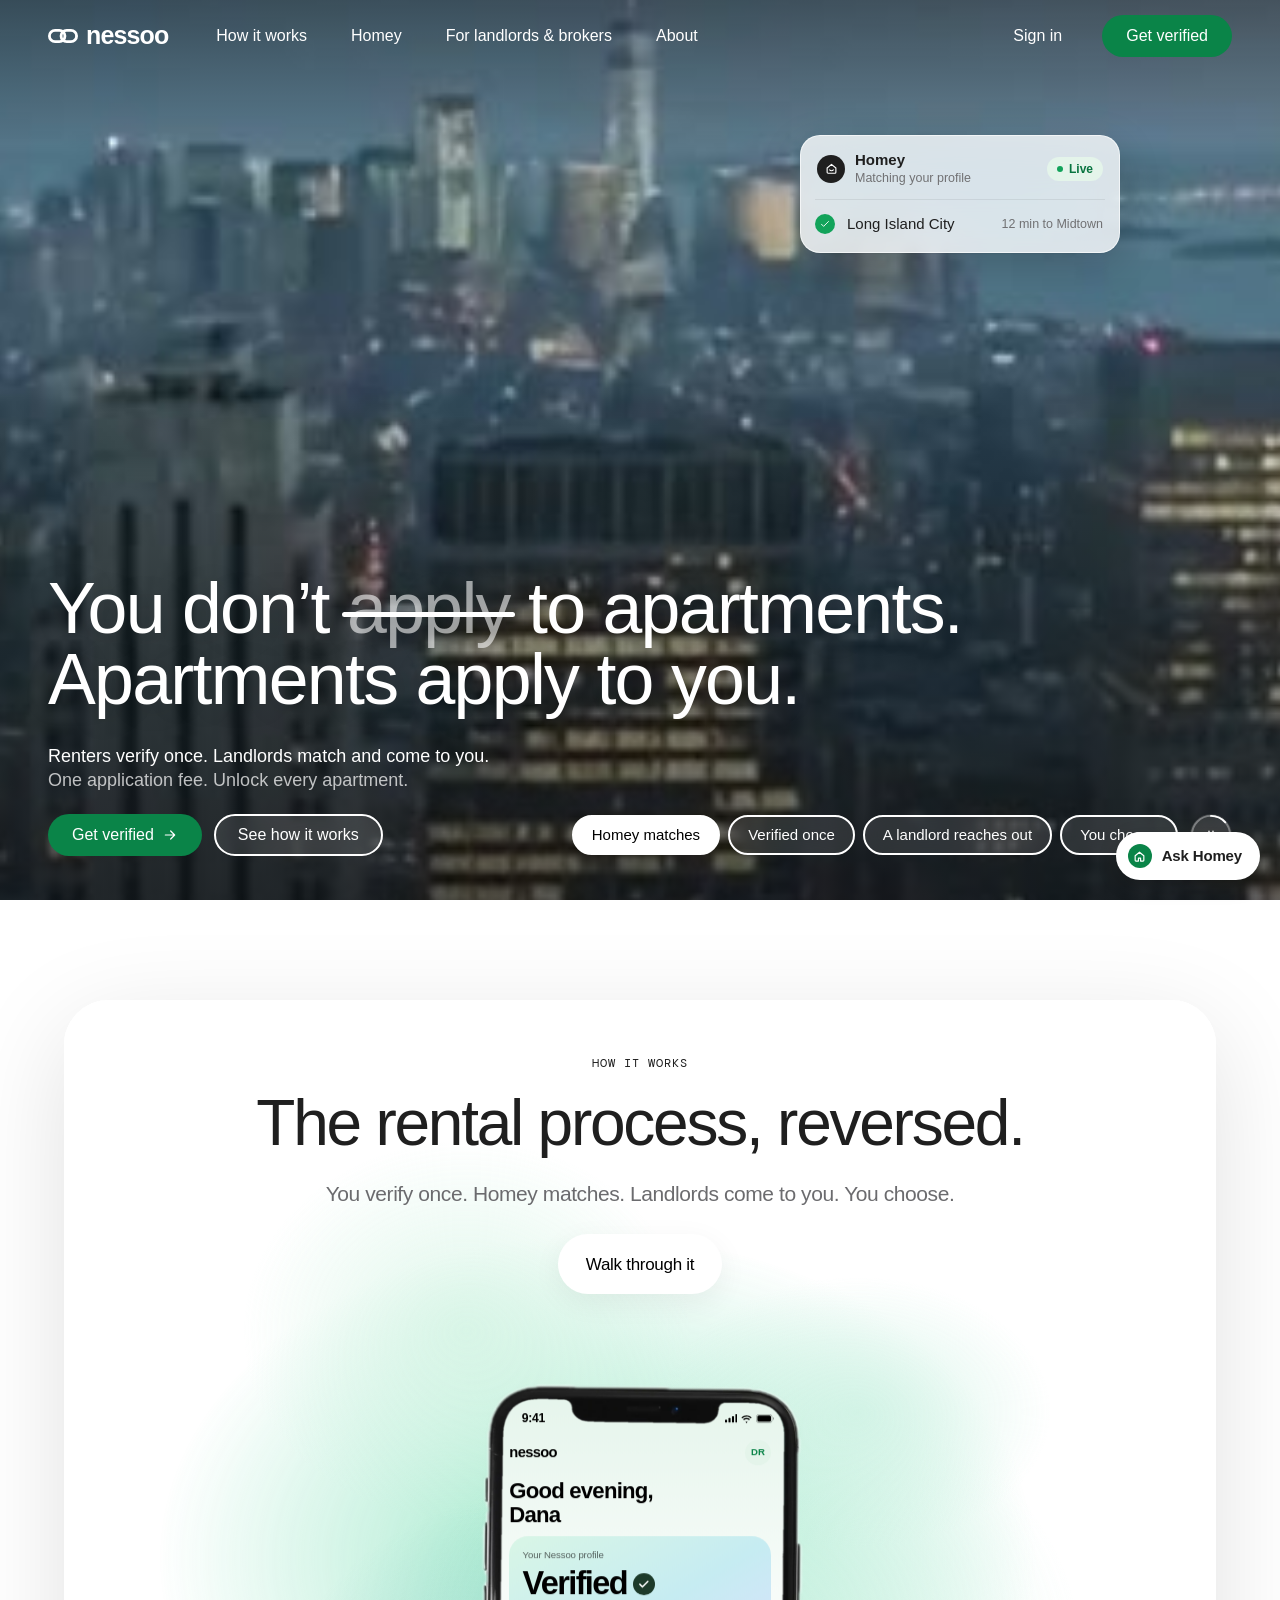
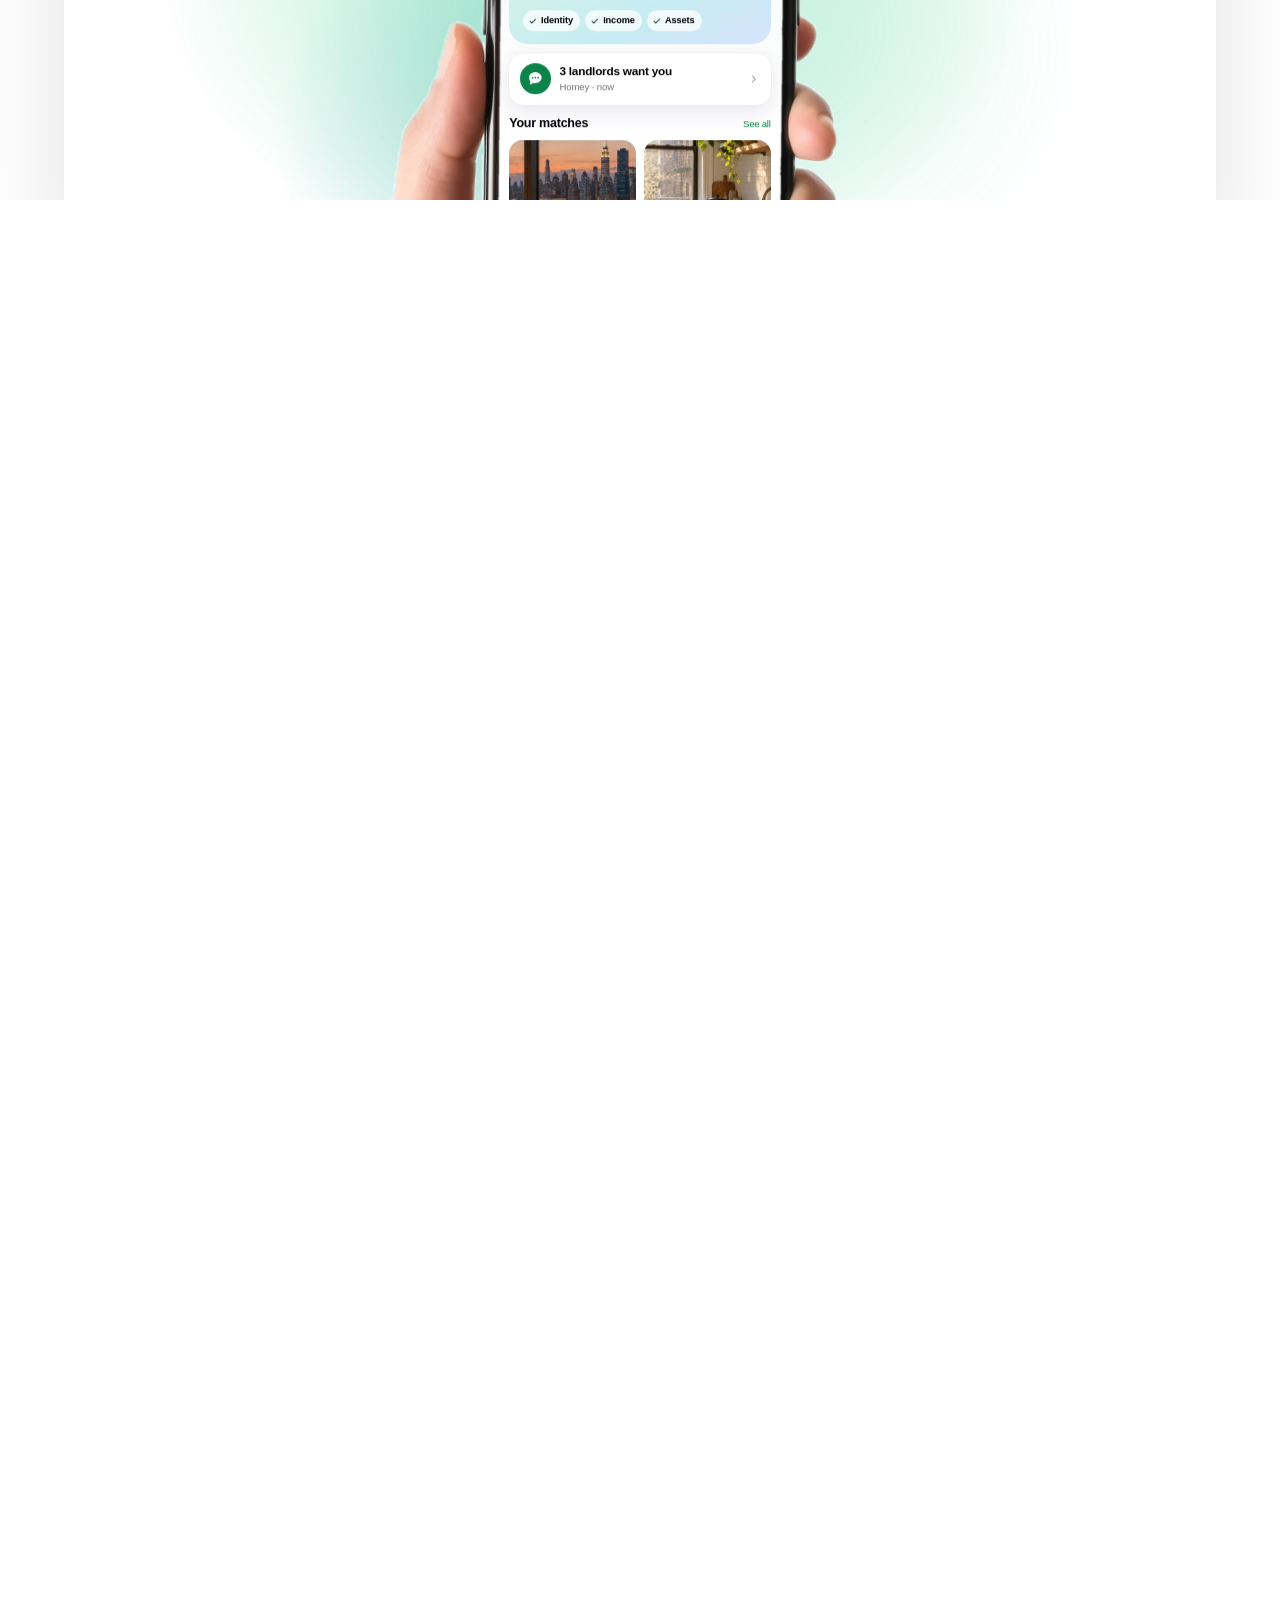
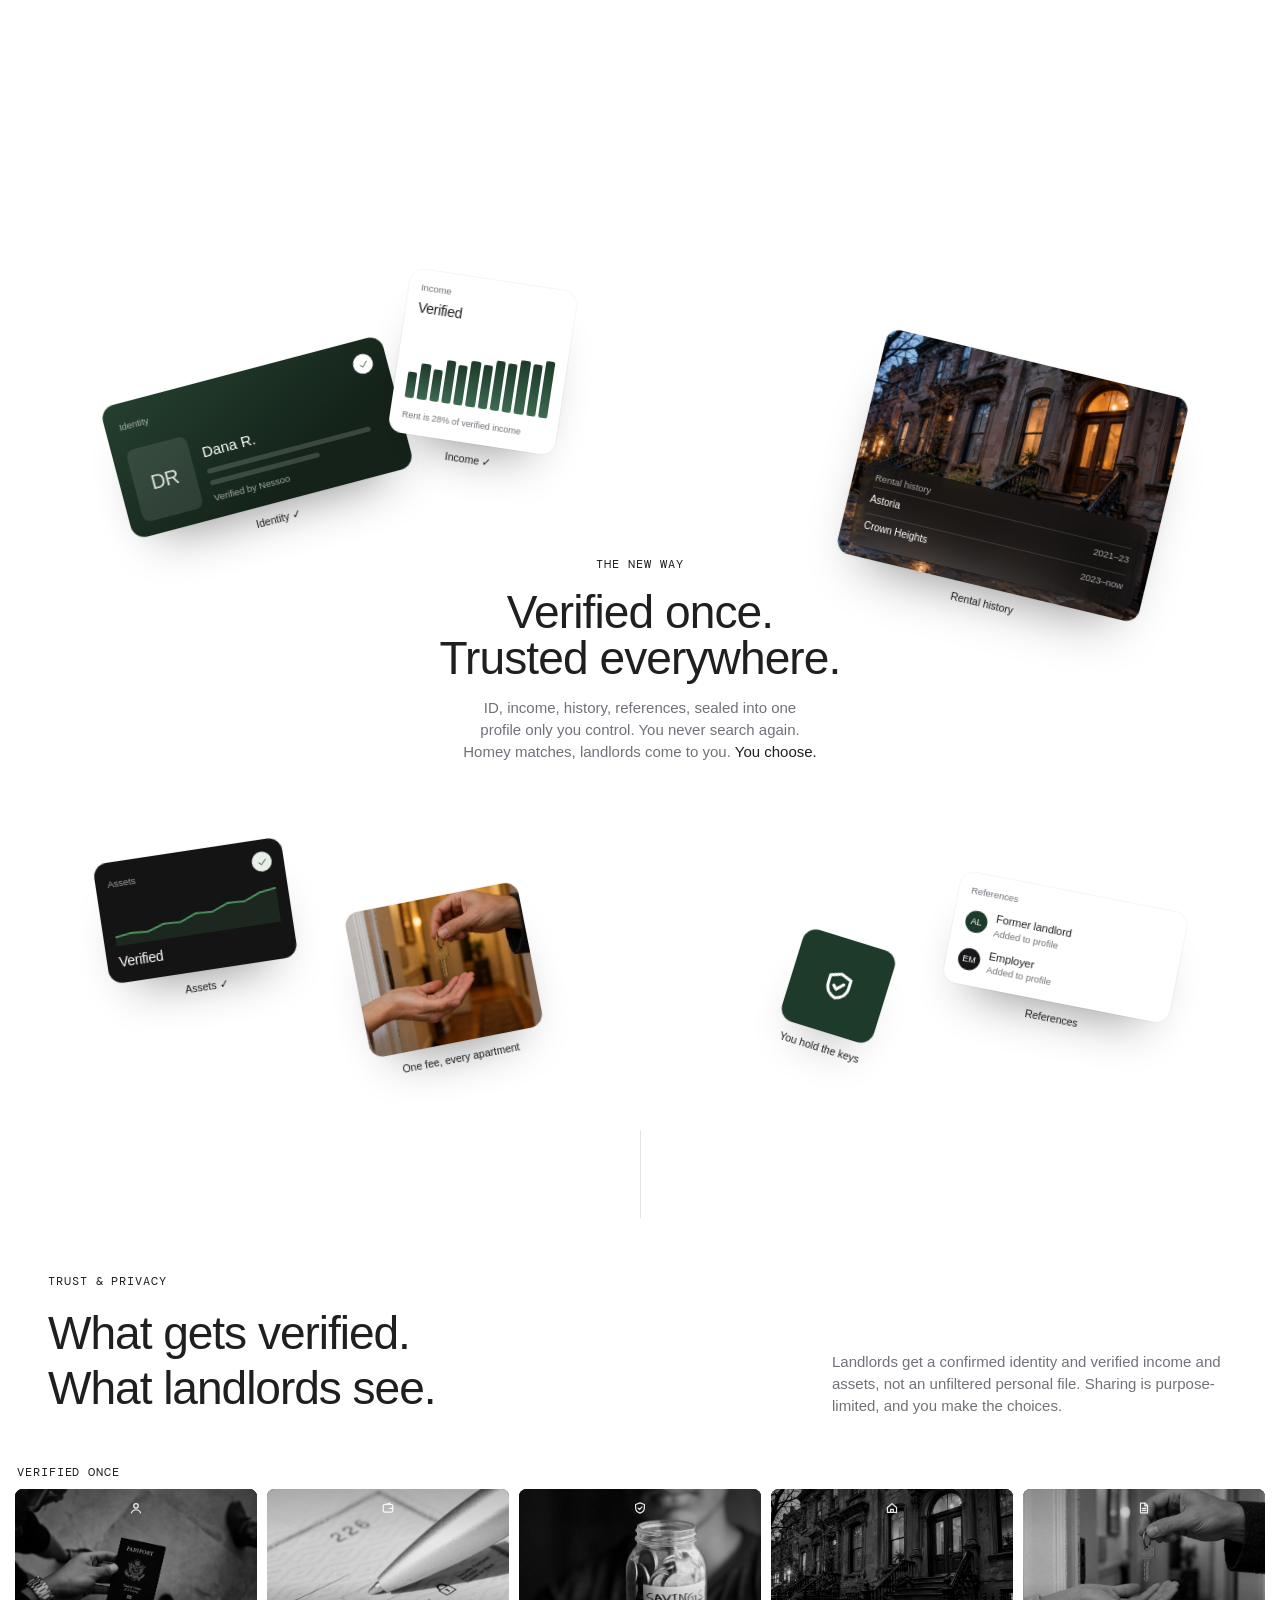
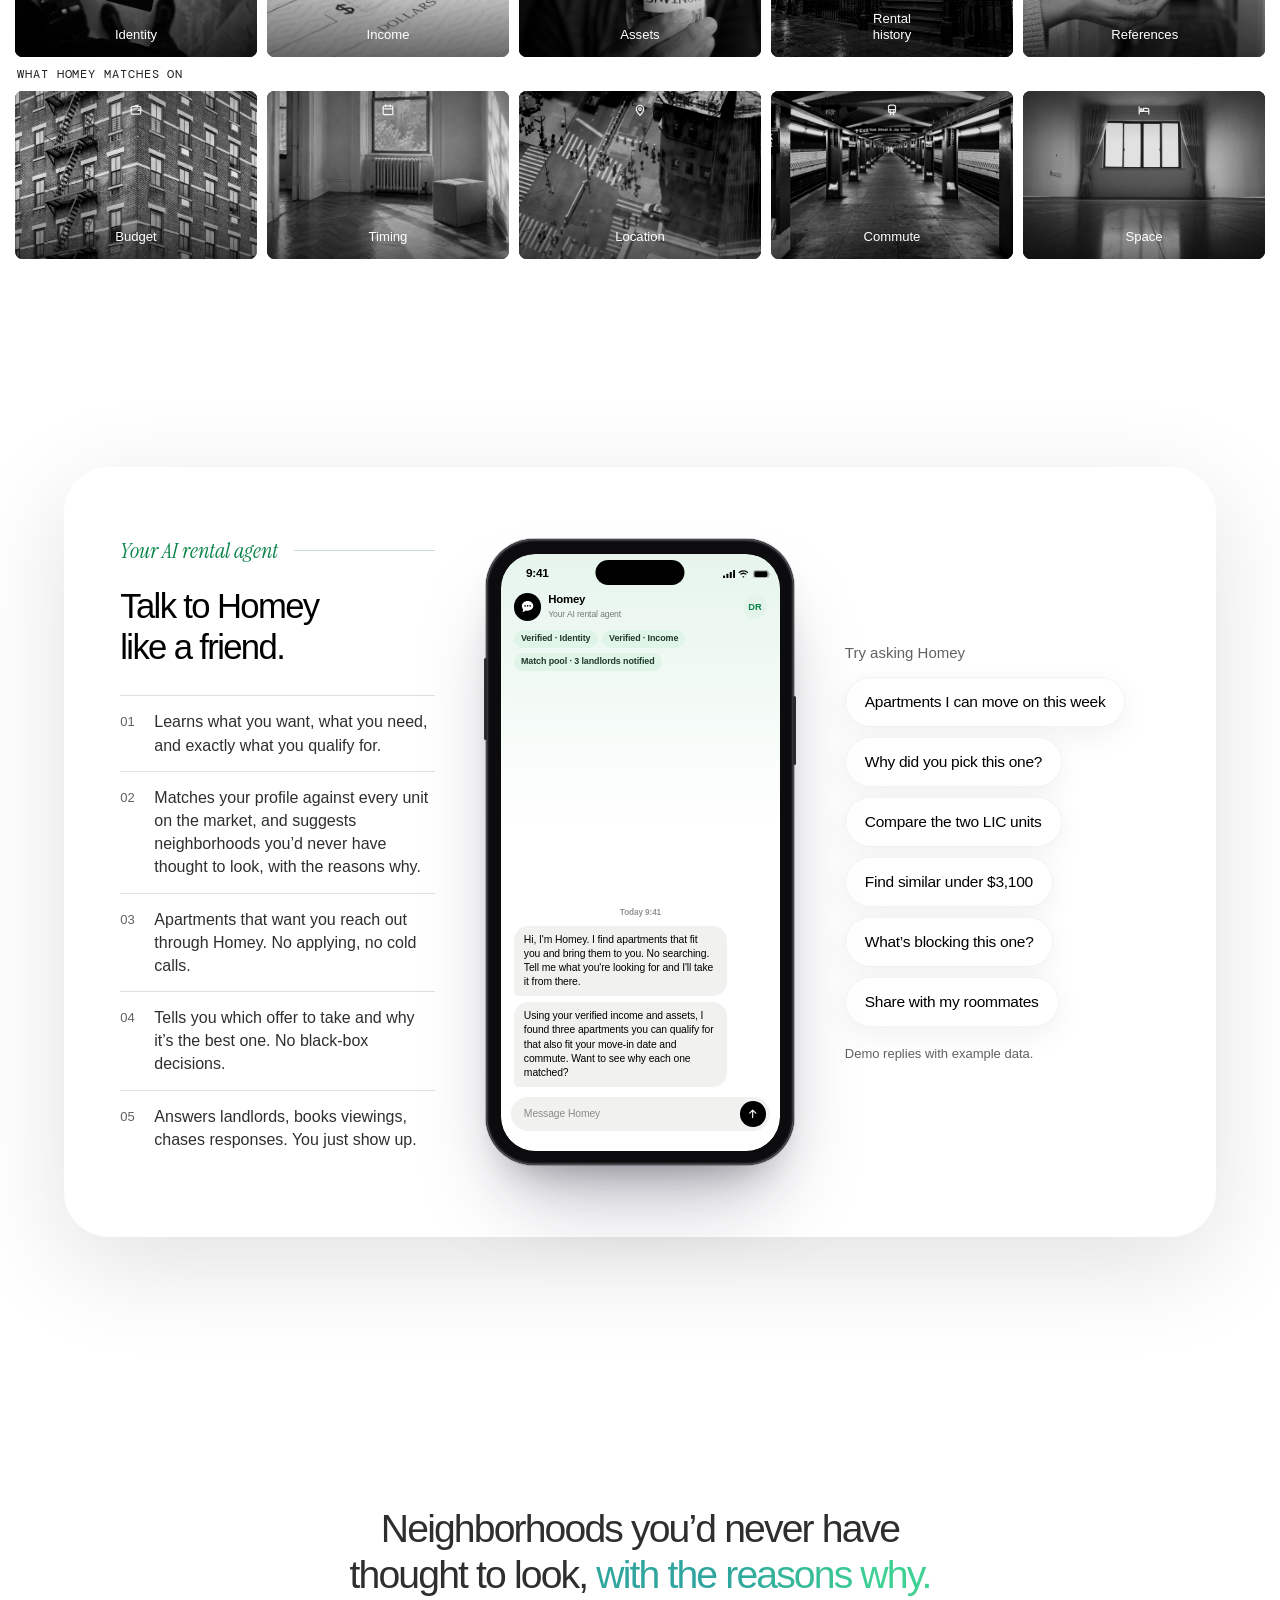
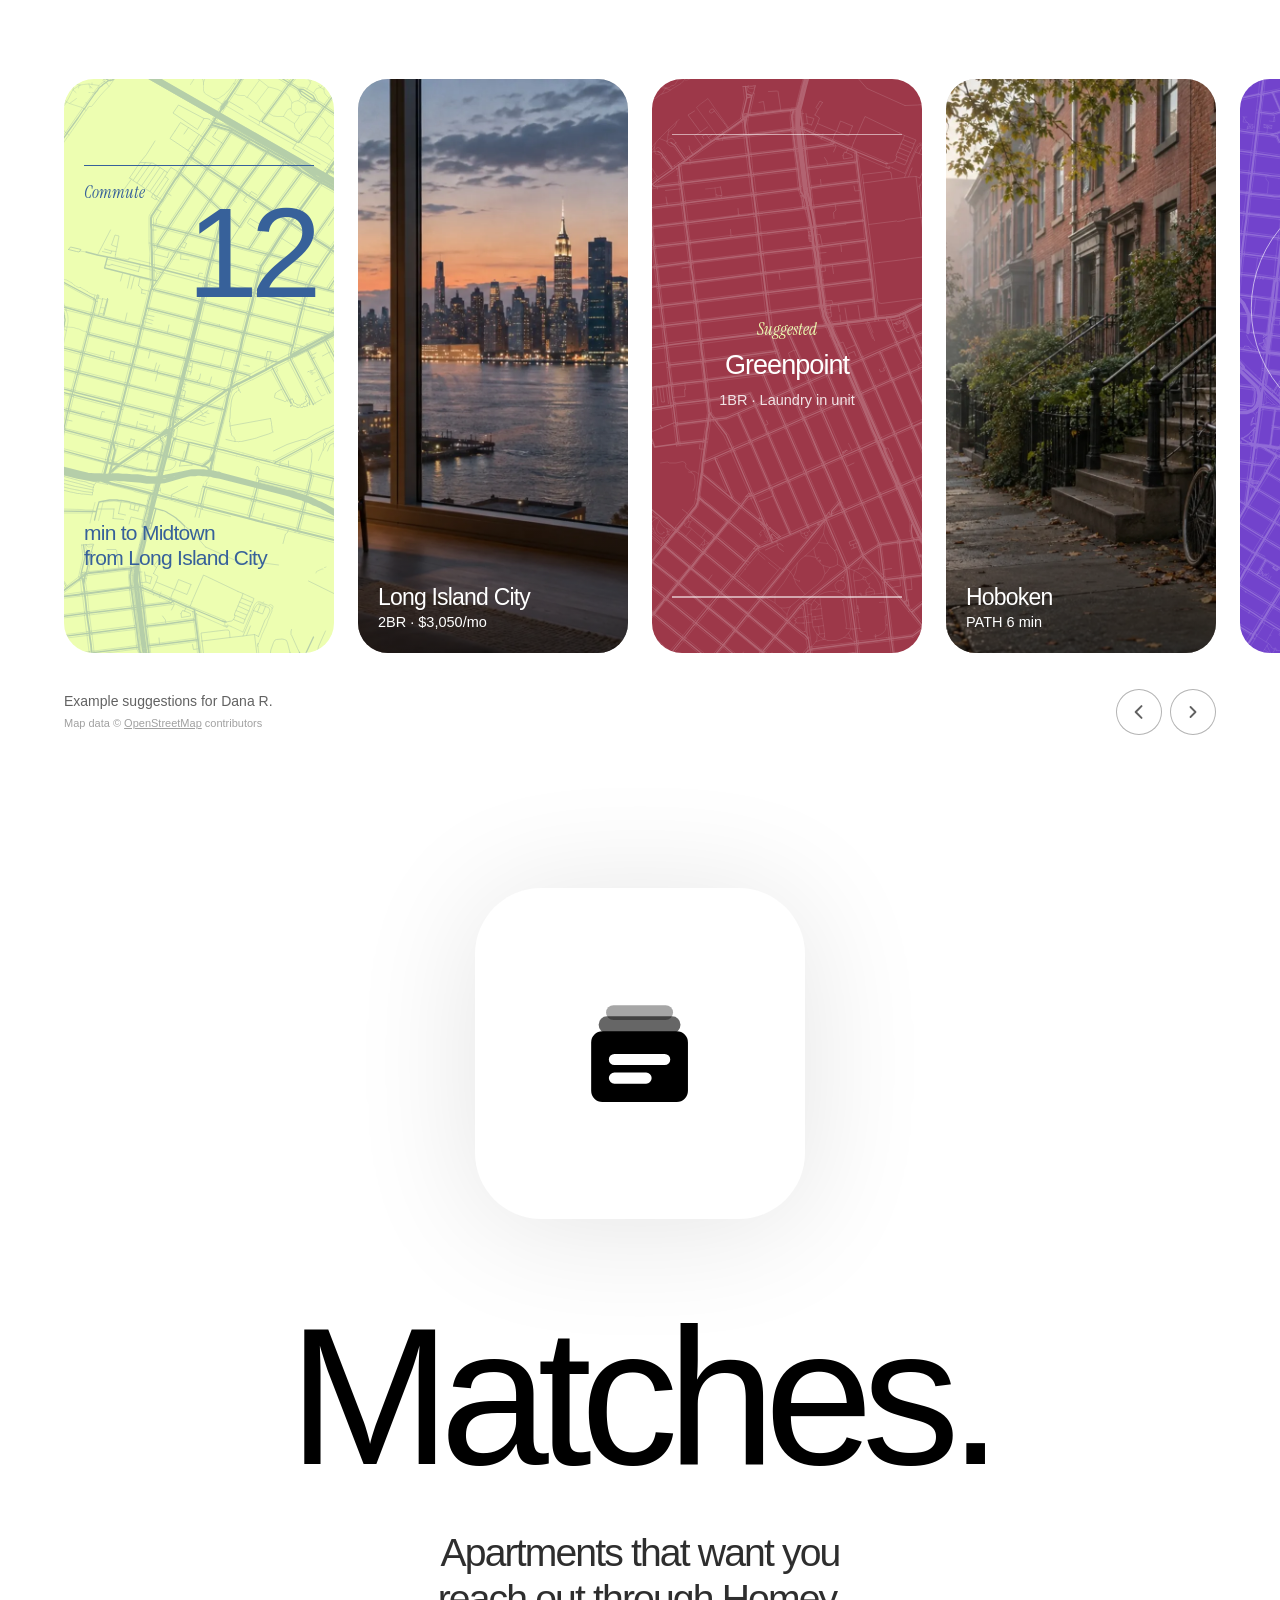
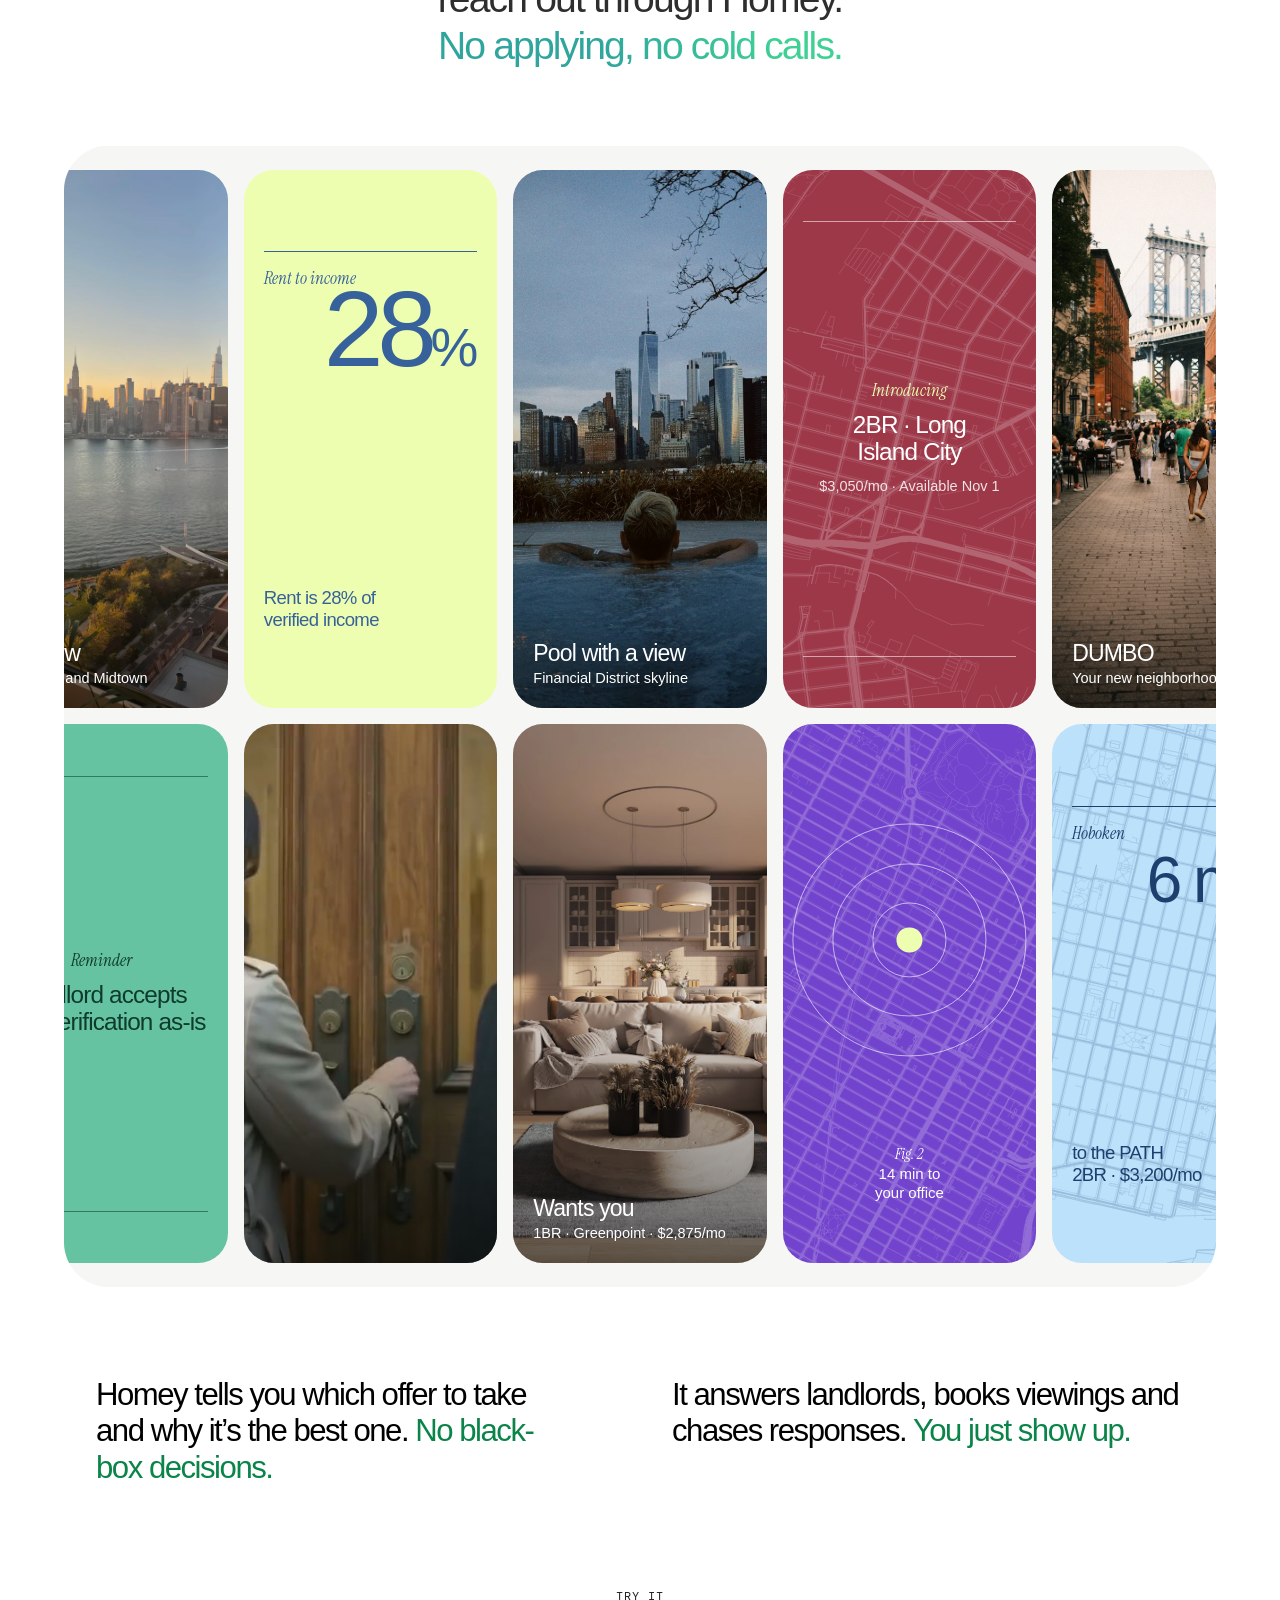
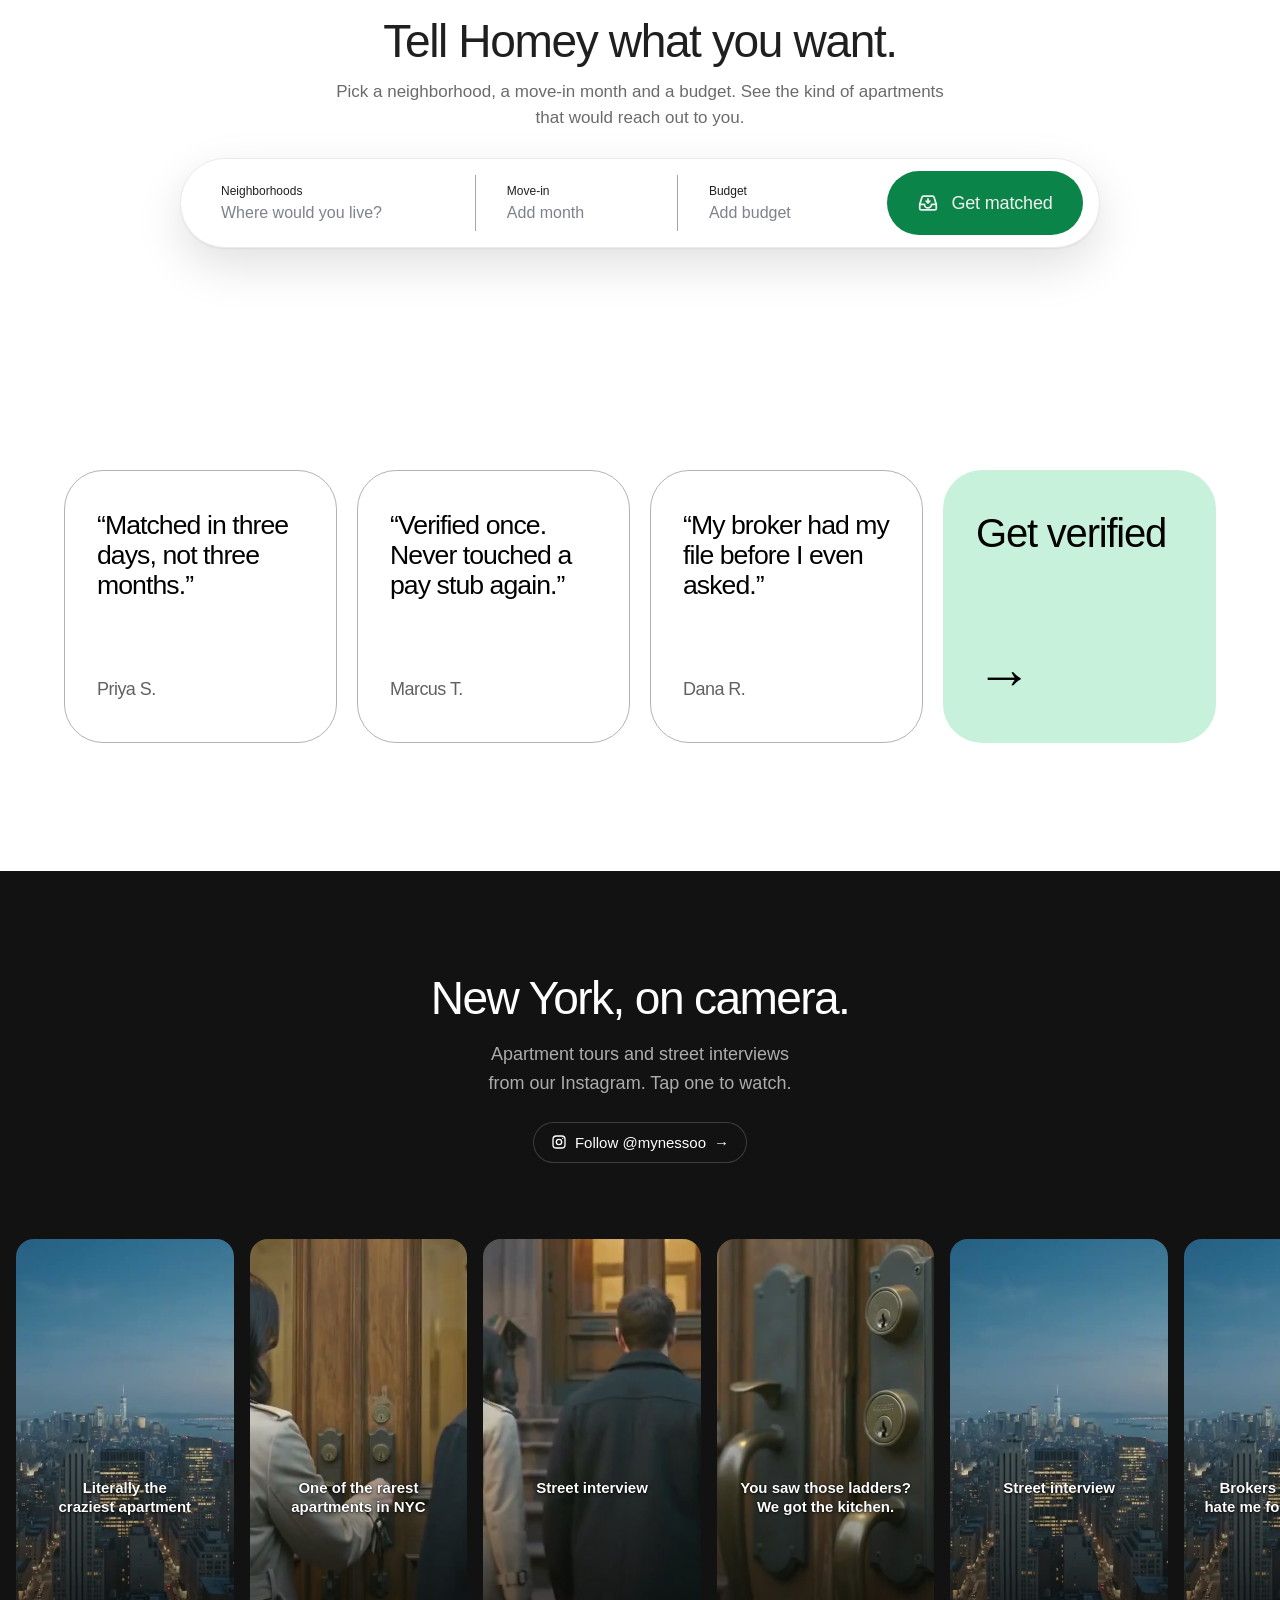
==== commit e828fbbc: "Reel player: caption, Watch on Instagram, prev/next, corner close Co-Authored-By: Claude Opus 5.5 <n" ====
--- a/index.html
+++ b/index.html
@@ -45,7 +45,7 @@
 <section class="ly-hero" data-hero data-nav-media aria-labelledby="ly-hero-h1"><div class="ly-hero__frame" data-hero-frame><video class="ly-hero__video" data-hero-video muted playsinline loop preload="metadata" aria-hidden="true" tabindex="-1"></video><img class="ly-hero__still" data-hero-still alt="" aria-hidden="true" decoding="async"></div><div class="ly-hero__scrim" aria-hidden="true"></div><div class="ly-hero__layer" data-hero-layer aria-hidden="true"><div class="ly-ann" data-ann data-in="0.5" data-out="6.72" data-x="0.6" data-y="0.15" data-mx="0.19" data-my="0.115"><div class="ly-ann__in ly-glass ly-match"><div class="ly-match__head"><span class="ly-disc ly-disc--sm"><svg class viewBox="0 0 24 24" fill="none" stroke="currentColor" stroke-width="1.8" stroke-linecap="round" stroke-linejoin="round" aria-hidden="true"><path d="M5 11.2L12 5.5l7 5.7V18a1.5 1.5 0 0 1-1.5 1.5h-11A1.5 1.5 0 0 1 5 18z" /><path d="M9 14.2c.8.9 1.8 1.3 3 1.3s2.2-.4 3-1.3" /></svg></span><div class="ly-match__who"><p class="ly-match__t">Homey</p><p class="ly-match__s"><span class="ly-swap" data-part data-in="0" data-out="5.5">Matching your profile</span><span class="ly-swap" data-part data-in="5.5">3 landlords notified</span></p></div><span class="ly-live"><i></i>Live</span></div><ul class="ly-match__list"><li data-part data-in="1.35"><span class="ly-check"><svg class viewBox="0 0 24 24" fill="none" stroke="currentColor" stroke-width="1.8" stroke-linecap="round" stroke-linejoin="round" aria-hidden="true"><path d="M5 12.5l4.2 4.2L19 7" /></svg></span><b>Long Island City</b><span>12 min to Midtown</span></li><li data-part data-in="2.75"><span class="ly-check"><svg class viewBox="0 0 24 24" fill="none" stroke="currentColor" stroke-width="1.8" stroke-linecap="round" stroke-linejoin="round" aria-hidden="true"><path d="M5 12.5l4.2 4.2L19 7" /></svg></span><b>Greenpoint</b><span>Laundry in unit</span></li><li data-part data-in="4.15"><span class="ly-check"><svg class viewBox="0 0 24 24" fill="none" stroke="currentColor" stroke-width="1.8" stroke-linecap="round" stroke-linejoin="round" aria-hidden="true"><path d="M5 12.5l4.2 4.2L19 7" /></svg></span><b>Fort Greene</b><span>Fits your Nov 1 move-in</span></li></ul></div></div><div class="ly-ann" data-ann data-in="7.45" data-out="11.95" data-x="0.1" data-y="0.34" data-mx="0.041" data-my="0.43"><div class="ly-ann__in ly-chip ly-vchip"><span class="ly-vchip__ring" data-part data-in="8.05"><span class="ly-check"><svg class viewBox="0 0 24 24" fill="none" stroke="currentColor" stroke-width="1.8" stroke-linecap="round" stroke-linejoin="round" aria-hidden="true"><path d="M5 12.5l4.2 4.2L19 7" /></svg></span></span>Identity</div></div><div class="ly-ann" data-ann data-in="8.05" data-out="11.95" data-x="0.5" data-y="0.36" data-mx="0.348" data-my="0.43"><div class="ly-ann__in ly-chip ly-vchip"><span class="ly-vchip__ring" data-part data-in="8.65"><span class="ly-check"><svg class viewBox="0 0 24 24" fill="none" stroke="currentColor" stroke-width="1.8" stroke-linecap="round" stroke-linejoin="round" aria-hidden="true"><path d="M5 12.5l4.2 4.2L19 7" /></svg></span></span>Income</div></div><div class="ly-ann" data-ann data-in="8.65" data-out="11.95" data-x="0.83" data-y="0.42" data-mx="0.638" data-my="0.43"><div class="ly-ann__in ly-chip ly-vchip"><span class="ly-vchip__ring" data-part data-in="9.25"><span class="ly-check"><svg class viewBox="0 0 24 24" fill="none" stroke="currentColor" stroke-width="1.8" stroke-linecap="round" stroke-linejoin="round" aria-hidden="true"><path d="M5 12.5l4.2 4.2L19 7" /></svg></span></span>Assets</div></div><div class="ly-ann" data-ann data-in="12.2" data-out="19.35" data-x="0.695" data-y="0.33" data-mx="0.184" data-my="0.41"><div class="ly-ann__in ly-glass ly-note"><div class="ly-note__state" data-part data-in="0" data-out="14.8"><span class="ly-disc"><svg class viewBox="0 0 24 24" fill="none" stroke="currentColor" stroke-width="1.8" stroke-linecap="round" stroke-linejoin="round" aria-hidden="true"><path d="M4 10.5L12 4l8 6.5V20h-5.5v-5.5h-5V20H4z" /></svg></span><div><p class="ly-note__meta">Homey · now</p><p class="ly-note__t">A landlord wants you</p><p class="ly-note__s">2BR · Fort Greene</p></div></div><div class="ly-note__state" data-part data-in="14.8"><span class="ly-disc ly-disc--green"><svg class viewBox="0 0 24 24" fill="none" stroke="currentColor" stroke-width="1.8" stroke-linecap="round" stroke-linejoin="round" aria-hidden="true"><path d="M5 12.5l4.2 4.2L19 7" /></svg></span><div><p class="ly-note__meta">Your choice</p><p class="ly-note__t">You chose this one.</p><p class="ly-note__s">2BR · Fort Greene · Move-in Nov 1</p></div></div></div></div></div><p class="ly-sr">In the film, a live layer shows Nessoo working: over the skyline Homey matches your profile to Long Island City, Greenpoint and Fort Greene; on the stoop your identity, income and assets are verified; as the key turns, a landlord with a two-bedroom in Fort Greene reaches out; at the door, you chose this one.</p><div class="ly-hero__content"><div class="ly-wrap"><h1 class="ly-h1 ly-hero__h1" id="ly-hero-h1"><span class="ly-hero__line">You don’t <s class="ly-strike">apply</s> to apartments.</span><span class="ly-hero__line">Apartments apply to you.</span></h1><div class="ly-hero__row"><div class="ly-hero__left"><p class="ly-lead ly-hero__lead">Renters verify once. Landlords match and come to you.<span>One application fee. Unlock every apartment.</span></p><div class="ly-hero__ctas"><a class="ly-btn ly-btn--accent" href="/join">Get verified <svg class="ly-arrow" viewBox="0 0 24 24" fill="none" stroke="currentColor" stroke-width="1.8" stroke-linecap="round" stroke-linejoin="round" aria-hidden="true"><path d="M5 12h14M13 6l6 6-6 6" /></svg></a><a class="ly-btn ly-btn--glass" href="#how-it-works">See how it works</a></div></div><div class="ly-hero__controls"><div class="ly-tabs ly-hero__tabs" role="tablist" aria-label="Film chapters"><button class="ly-tab" type="button" role="tab" aria-selected="true" data-chapter="city"><span class="ly-hero__tl">Homey matches</span><span class="ly-hero__ts">Match</span></button><button class="ly-tab" type="button" role="tab" aria-selected="false" data-chapter="stoop"><span class="ly-hero__tl">Verified once</span><span class="ly-hero__ts">Verify</span></button><button class="ly-tab" type="button" role="tab" aria-selected="false" data-chapter="key"><span class="ly-hero__tl">A landlord reaches out</span><span class="ly-hero__ts">Hear back</span></button><button class="ly-tab" type="button" role="tab" aria-selected="false" data-chapter="door"><span class="ly-hero__tl">You choose</span><span class="ly-hero__ts">Choose</span></button></div><button class="ly-hero__pause" type="button" data-hero-pause aria-label="Pause film" aria-pressed="false"><svg class="ly-hero__ring" viewBox="0 0 44 44" aria-hidden="true"><circle cx="22" cy="22" r="20"></circle><circle cx="22" cy="22" r="20" data-hero-ring></circle></svg><span class="ly-hero__pi ly-hero__pi--pause"><svg class viewBox="0 0 24 24" fill="none" stroke="currentColor" stroke-width="1.8" stroke-linecap="round" stroke-linejoin="round" aria-hidden="true"><path d="M9 6.5v11M15 6.5v11" /></svg></span><span class="ly-hero__pi ly-hero__pi--play"><svg class viewBox="0 0 24 24" fill="none" stroke="currentColor" stroke-width="1.8" stroke-linecap="round" stroke-linejoin="round" aria-hidden="true"><path d="M8 6l10 6-10 6z" fill="currentColor" /></svg></span></button></div></div></div></div></section>
 <div class="p-app"><section class="p-stage" id="how-it-works" aria-label="How Nessoo works" data-stage><div class="p-stage-pin" data-pin><div class="p-stage-shadow" data-shadow aria-hidden="true"></div><div class="p-stage-card" data-card><div class="p-atmo" aria-hidden="true"><div class="p-atmo-l is-bloom is-on" data-atmo="0"></div><div class="p-atmo-l is-mint" data-atmo="w"></div><div class="p-atmo-l is-lilac" data-atmo="1"></div><div class="p-atmo-l is-green" data-atmo="2"></div><div class="p-atmo-l is-lime" data-atmo="3"></div><div class="p-atmo-l is-sky" data-atmo="4"></div><div class="p-atmo-l is-pink" data-atmo="5"></div><div class="p-atmo-l is-dusk" data-atmo="6"></div></div><div class="p-giants" aria-hidden="true"><div class="p-giant is-l p-g-mint" data-giant>verify</div><div class="p-giant is-r p-g-teal" data-giant>once.</div></div><div class="p-hero-copy" data-hero-copy><p class="m-eyebrow">How it works</p><h2 class="p-hero-h">The rental process, reversed.</h2><p class="p-hero-sub">You verify once. Homey matches. Landlords come to you. You choose.</p><div class="p-hero-ctas"><a class="p-pill p-pill--white p-pill--lg" href="#steps" data-jump-steps>Walk through it</a></div></div><div class="p-hero-phone" data-phone><div class="p-hand p-hero-hand"><div class="p-scr"><div class="p-stack" data-stack><div class="p-ui is-tint-lilac is-active" data-step="0"><div class="p-sb"><span class="p-sb-time">9:41</span><span></span><span class="p-sb-icons"><svg class aria-hidden="true" viewBox="0 0 18 12" fill="currentColor"><rect x="0" y="8" width="3" height="4" rx=".8"></rect><rect x="5" y="5.5" width="3" height="6.5" rx=".8"></rect><rect x="10" y="3" width="3" height="9" rx=".8"></rect><rect x="15" y="0" width="3" height="12" rx=".8"></rect></svg><svg class aria-hidden="true" viewBox="0 0 16 12" fill="currentColor"><path d="M8 2.2c2.4 0 4.6.9 6.2 2.5l1.2-1.3A10.3 10.3 0 0 0 8 .4 10.3 10.3 0 0 0 .6 3.4l1.2 1.3A8.6 8.6 0 0 1 8 2.2zm0 3.6c1.4 0 2.7.5 3.7 1.4L13 5.9a7.3 7.3 0 0 0-10 0l1.3 1.3c1-.9 2.3-1.4 3.7-1.4zM8 9.3c.6 0 1.1.2 1.5.6L8 11.6 6.5 9.9c.4-.4.9-.6 1.5-.6z"></path></svg><svg class aria-hidden="true" viewBox="0 0 27 13" fill="none"><rect x=".5" y=".5" width="23" height="12" rx="3.5" stroke="currentColor" opacity=".4"></rect><rect x="2" y="2" width="20" height="9" rx="2.2" fill="currentColor"></rect><path d="M25 4.5v4c.8-.3 1.3-1.1 1.3-2s-.5-1.7-1.3-2z" fill="currentColor" opacity=".45"></path></svg></span></div><div class="p-body"><div class="p-hdr"><span class="p-hdr-word">nessoo</span><span class="p-av">DR</span></div><p class="p-lt">Good evening,<br>Dana</p><div class="p-prof"><div class="p-prof-k">Your Nessoo profile</div><div class="p-prof-v">Verified <span class="p-seal"><svg class aria-hidden="true" viewBox="0 0 24 24" fill="none" stroke="currentColor" stroke-width="2.6" stroke-linecap="round" stroke-linejoin="round"><path d="M5 12.5l4.5 4.5L19 7.5"></path></svg></span></div><div class="p-ticks"><span class="p-tick"><svg class aria-hidden="true" viewBox="0 0 24 24" fill="none" stroke="currentColor" stroke-width="2.6" stroke-linecap="round" stroke-linejoin="round"><path d="M5 12.5l4.5 4.5L19 7.5"></path></svg>Identity</span><span class="p-tick"><svg class aria-hidden="true" viewBox="0 0 24 24" fill="none" stroke="currentColor" stroke-width="2.6" stroke-linecap="round" stroke-linejoin="round"><path d="M5 12.5l4.5 4.5L19 7.5"></path></svg>Income</span><span class="p-tick"><svg class aria-hidden="true" viewBox="0 0 24 24" fill="none" stroke="currentColor" stroke-width="2.6" stroke-linecap="round" stroke-linejoin="round"><path d="M5 12.5l4.5 4.5L19 7.5"></path></svg>Assets</span></div></div><div class="p-note"><span class="p-note-ic"><svg class aria-hidden="true" viewBox="0 0 24 24" fill="currentColor"><path d="M12 3c5 0 9 3.4 9 7.8s-4 7.8-9 7.8c-.9 0-1.8-.1-2.6-.3L5 20.5c-.5.3-1.1-.2-.9-.7l1-3.1C3.8 15.3 3 13.2 3 10.8 3 6.4 7 3 12 3zm-4 6.6a1.3 1.3 0 1 0 0 2.6 1.3 1.3 0 0 0 0-2.6zm4 0a1.3 1.3 0 1 0 0 2.6 1.3 1.3 0 0 0 0-2.6zm4 0a1.3 1.3 0 1 0 0 2.6 1.3 1.3 0 0 0 0-2.6z"></path></svg></span><span><span class="p-note-t">3 landlords want you</span><br><span class="p-note-s">Homey · now</span></span><svg class="p-chev" aria-hidden="true" viewBox="0 0 24 24" fill="none" stroke="currentColor" stroke-width="2.2" stroke-linecap="round" stroke-linejoin="round"><path d="M9 6l6 6-6 6"></path></svg></div><div class="p-sl">Your matches <small>See all</small></div><div class="p-minis"><div class="p-mini"><img src="/app/img/tall-lic-window-skyline-dusk.webp" alt="" loading="lazy"><b>2BR · Long Island City</b></div><div class="p-mini"><img src="/app/img/tall-kitchen-morning.webp" alt="" loading="lazy"><b>1BR · Greenpoint</b></div></div></div><div class="p-tabs"><span class="p-tab is-on"><svg class aria-hidden="true" viewBox="0 0 24 24" fill="currentColor"><path d="M11.3 3.3a1.1 1.1 0 0 1 1.4 0l7.6 6.4c.4.3.7.8.7 1.4v8.4c0 1-.8 1.8-1.8 1.8h-4v-5.6a1.2 1.2 0 0 0-1.2-1.2h-4a1.2 1.2 0 0 0-1.2 1.2v5.6H4.8c-1 0-1.8-.8-1.8-1.8v-8.4c0-.6.3-1.1.7-1.4z"></path></svg><span>Home</span></span><span class="p-tab"><svg class aria-hidden="true" viewBox="0 0 24 24" fill="currentColor"><path d="M12 3c5 0 9 3.4 9 7.8s-4 7.8-9 7.8c-.9 0-1.8-.1-2.6-.3L5 20.5c-.5.3-1.1-.2-.9-.7l1-3.1C3.8 15.3 3 13.2 3 10.8 3 6.4 7 3 12 3zm-4 6.6a1.3 1.3 0 1 0 0 2.6 1.3 1.3 0 0 0 0-2.6zm4 0a1.3 1.3 0 1 0 0 2.6 1.3 1.3 0 0 0 0-2.6zm4 0a1.3 1.3 0 1 0 0 2.6 1.3 1.3 0 0 0 0-2.6z"></path></svg><span>Homey</span></span><span class="p-tab"><svg class aria-hidden="true" viewBox="0 0 24 24" fill="currentColor"><path d="M7 3.5h10A2.5 2.5 0 0 1 19.5 6v12a2.5 2.5 0 0 1-2.5 2.5H7A2.5 2.5 0 0 1 4.5 18V6A2.5 2.5 0 0 1 7 3.5zm1.5 4a1 1 0 0 0 0 2h7a1 1 0 1 0 0-2zm0 4a1 1 0 0 0 0 2h7a1 1 0 1 0 0-2zm0 4a1 1 0 0 0 0 2h4a1 1 0 1 0 0-2z"></path></svg><span>Matches</span></span><span class="p-tab"><svg class aria-hidden="true" viewBox="0 0 24 24" fill="currentColor"><circle cx="12" cy="8" r="4.2"></circle><path d="M4 19.6c0-3.6 3.6-6 8-6s8 2.4 8 6c0 .5-.4.9-.9.9H4.9a.9.9 0 0 1-.9-.9z"></path></svg><span>Profile</span></span></div></div><div class="p-ui is-after" data-step="1" aria-hidden="true"><div class="p-sb"><span class="p-sb-time">9:41</span><span></span><span class="p-sb-icons"><svg class aria-hidden="true" viewBox="0 0 18 12" fill="currentColor"><rect x="0" y="8" width="3" height="4" rx=".8"></rect><rect x="5" y="5.5" width="3" height="6.5" rx=".8"></rect><rect x="10" y="3" width="3" height="9" rx=".8"></rect><rect x="15" y="0" width="3" height="12" rx=".8"></rect></svg><svg class aria-hidden="true" viewBox="0 0 16 12" fill="currentColor"><path d="M8 2.2c2.4 0 4.6.9 6.2 2.5l1.2-1.3A10.3 10.3 0 0 0 8 .4 10.3 10.3 0 0 0 .6 3.4l1.2 1.3A8.6 8.6 0 0 1 8 2.2zm0 3.6c1.4 0 2.7.5 3.7 1.4L13 5.9a7.3 7.3 0 0 0-10 0l1.3 1.3c1-.9 2.3-1.4 3.7-1.4zM8 9.3c.6 0 1.1.2 1.5.6L8 11.6 6.5 9.9c.4-.4.9-.6 1.5-.6z"></path></svg><svg class aria-hidden="true" viewBox="0 0 27 13" fill="none"><rect x=".5" y=".5" width="23" height="12" rx="3.5" stroke="currentColor" opacity=".4"></rect><rect x="2" y="2" width="20" height="9" rx="2.2" fill="currentColor"></rect><path d="M25 4.5v4c.8-.3 1.3-1.1 1.3-2s-.5-1.7-1.3-2z" fill="currentColor" opacity=".45"></path></svg></span></div><div class="p-body"><div class="p-hdr"><span class="p-back"><svg class aria-hidden="true" viewBox="0 0 24 24" fill="none" stroke="currentColor" stroke-width="2.4" stroke-linecap="round" stroke-linejoin="round"><path d="M15 5l-7 7 7 7"></path></svg></span><span class="p-hdr-mid">Step 1 of 2</span><span style="width:9%"></span></div><div class="p-prog"><i style="width:50%"></i></div><p class="p-lt">Verify your identity</p><p class="p-lt-sub">Once. Landlords see a confirmed identity, not your documents.</p><div class="p-scan"><div class="p-idc"><div class="p-idc-ph"></div><div class="p-idc-l"><b>RIVERA, DANA</b><i style="width:90%"></i><i style="width:70%"></i><i style="width:80%"></i><i style="width:46%"></i></div></div><span class="p-scanline"></span></div><div class="p-rows"><div class="p-row"><span class="p-row-ic is-ok"><svg class aria-hidden="true" viewBox="0 0 24 24" fill="none" stroke="currentColor" stroke-width="2.6" stroke-linecap="round" stroke-linejoin="round"><path d="M5 12.5l4.5 4.5L19 7.5"></path></svg></span><span><span class="p-row-t">ID document</span><br><span class="p-row-s">Scanned and matched</span></span><span class="p-row-end is-ok">Done</span></div><div class="p-row"><span class="p-row-ic is-violet"><svg class aria-hidden="true" viewBox="0 0 24 24" fill="currentColor"><circle cx="12" cy="8" r="4.2"></circle><path d="M4 19.6c0-3.6 3.6-6 8-6s8 2.4 8 6c0 .5-.4.9-.9.9H4.9a.9.9 0 0 1-.9-.9z"></path></svg></span><span><span class="p-row-t">Identity</span><br><span class="p-row-s">Confirming who you are</span></span><span class="p-row-end is-muted">Checking…</span></div></div></div><div class="p-ufoot"><span class="p-pb">Continue</span></div></div><div class="p-ui is-tint-mint is-after" data-step="2" aria-hidden="true"><div class="p-sb"><span class="p-sb-time">9:41</span><span></span><span class="p-sb-icons"><svg class aria-hidden="true" viewBox="0 0 18 12" fill="currentColor"><rect x="0" y="8" width="3" height="4" rx=".8"></rect><rect x="5" y="5.5" width="3" height="6.5" rx=".8"></rect><rect x="10" y="3" width="3" height="9" rx=".8"></rect><rect x="15" y="0" width="3" height="12" rx=".8"></rect></svg><svg class aria-hidden="true" viewBox="0 0 16 12" fill="currentColor"><path d="M8 2.2c2.4 0 4.6.9 6.2 2.5l1.2-1.3A10.3 10.3 0 0 0 8 .4 10.3 10.3 0 0 0 .6 3.4l1.2 1.3A8.6 8.6 0 0 1 8 2.2zm0 3.6c1.4 0 2.7.5 3.7 1.4L13 5.9a7.3 7.3 0 0 0-10 0l1.3 1.3c1-.9 2.3-1.4 3.7-1.4zM8 9.3c.6 0 1.1.2 1.5.6L8 11.6 6.5 9.9c.4-.4.9-.6 1.5-.6z"></path></svg><svg class aria-hidden="true" viewBox="0 0 27 13" fill="none"><rect x=".5" y=".5" width="23" height="12" rx="3.5" stroke="currentColor" opacity=".4"></rect><rect x="2" y="2" width="20" height="9" rx="2.2" fill="currentColor"></rect><path d="M25 4.5v4c.8-.3 1.3-1.1 1.3-2s-.5-1.7-1.3-2z" fill="currentColor" opacity=".45"></path></svg></span></div><div class="p-body"><div class="p-hdr"><span class="p-back"><svg class aria-hidden="true" viewBox="0 0 24 24" fill="none" stroke="currentColor" stroke-width="2.4" stroke-linecap="round" stroke-linejoin="round"><path d="M15 5l-7 7 7 7"></path></svg></span><span class="p-hdr-mid">Step 2 of 2</span><span style="width:9%"></span></div><div class="p-prog"><i style="width:100%;background:var(--brand-green)"></i></div><p class="p-lt">Income &amp; assets</p><p class="p-lt-sub">Verified once, sealed into one profile only you control.</p><div class="p-c is-white" style="padding-top:calc(var(--p)*4);padding-bottom:calc(var(--p)*4)"><div class="p-rows"><div class="p-row"><span class="p-row-ic is-ok"><svg class aria-hidden="true" viewBox="0 0 24 24" fill="currentColor"><circle cx="12" cy="8" r="4.2"></circle><path d="M4 19.6c0-3.6 3.6-6 8-6s8 2.4 8 6c0 .5-.4.9-.9.9H4.9a.9.9 0 0 1-.9-.9z"></path></svg></span><span><span class="p-row-t">Identity</span><br><span class="p-row-s">Confirmed</span></span><span class="p-row-end is-ok"><svg class aria-hidden="true" viewBox="0 0 24 24" fill="none" stroke="currentColor" stroke-width="2.6" stroke-linecap="round" stroke-linejoin="round"><path d="M5 12.5l4.5 4.5L19 7.5"></path></svg>Verified</span></div><div class="p-row"><span class="p-row-ic is-ok"><svg class aria-hidden="true" viewBox="0 0 64 64" fill="currentColor"><path d="M8 16h48a5 5 0 0 1 5 5v22a5 5 0 0 1-5 5H8a5 5 0 0 1-5-5V21a5 5 0 0 1 5-5zm24 7a9 9 0 1 0 0 18 9 9 0 0 0 0-18zM12 27a4 4 0 1 0 0 8 4 4 0 0 0 0-8zm40 0a4 4 0 1 0 0 8 4 4 0 0 0 0-8z" fill-rule="evenodd"></path></svg></span><span><span class="p-row-t">Income</span><br><span class="p-row-s">From your payroll</span></span><span class="p-row-end is-ok"><svg class aria-hidden="true" viewBox="0 0 24 24" fill="none" stroke="currentColor" stroke-width="2.6" stroke-linecap="round" stroke-linejoin="round"><path d="M5 12.5l4.5 4.5L19 7.5"></path></svg>Verified</span></div><div class="p-row"><span class="p-row-ic is-ok"><svg class aria-hidden="true" viewBox="0 0 64 64" fill="currentColor"><path d="M11 8h42a6 6 0 0 1 6 6v32a6 6 0 0 1-6 6h-3v3a3 3 0 0 1-6 0v-3H20v3a3 3 0 0 1-6 0v-3h-3a6 6 0 0 1-6-6V14a6 6 0 0 1 6-6zm21 11a11 11 0 1 0 0 22 11 11 0 0 0 0-22zm0 7a4 4 0 1 1 0 8 4 4 0 0 1 0-8zm18-7a2.5 2.5 0 0 0-2.5 2.5v17a2.5 2.5 0 0 0 5 0v-17A2.5 2.5 0 0 0 50 19z" fill-rule="evenodd"></path></svg></span><span><span class="p-row-t">Assets</span><br><span class="p-row-s">From your bank</span></span><span class="p-row-end is-ok"><svg class aria-hidden="true" viewBox="0 0 24 24" fill="none" stroke="currentColor" stroke-width="2.6" stroke-linecap="round" stroke-linejoin="round"><path d="M5 12.5l4.5 4.5L19 7.5"></path></svg>Verified</span></div><div class="p-row"><span class="p-row-ic"><svg class aria-hidden="true" viewBox="0 0 24 24" fill="currentColor"><path d="M7 3.5h10A2.5 2.5 0 0 1 19.5 6v12a2.5 2.5 0 0 1-2.5 2.5H7A2.5 2.5 0 0 1 4.5 18V6A2.5 2.5 0 0 1 7 3.5zm1.5 4a1 1 0 0 0 0 2h7a1 1 0 1 0 0-2zm0 4a1 1 0 0 0 0 2h7a1 1 0 1 0 0-2zm0 4a1 1 0 0 0 0 2h4a1 1 0 1 0 0-2z"></path></svg></span><span><span class="p-row-t">Rental history</span><br><span class="p-row-s">Optional</span></span><span class="p-row-end is-muted"><svg class aria-hidden="true" viewBox="0 0 24 24" fill="none" stroke="currentColor" stroke-width="2.2" stroke-linecap="round"><path d="M12 5v14M5 12h14"></path></svg>Add</span></div><div class="p-row"><span class="p-row-ic"><svg class aria-hidden="true" viewBox="0 0 24 24" fill="currentColor"><path d="M12 3c5 0 9 3.4 9 7.8s-4 7.8-9 7.8c-.9 0-1.8-.1-2.6-.3L5 20.5c-.5.3-1.1-.2-.9-.7l1-3.1C3.8 15.3 3 13.2 3 10.8 3 6.4 7 3 12 3zm-4 6.6a1.3 1.3 0 1 0 0 2.6 1.3 1.3 0 0 0 0-2.6zm4 0a1.3 1.3 0 1 0 0 2.6 1.3 1.3 0 0 0 0-2.6zm4 0a1.3 1.3 0 1 0 0 2.6 1.3 1.3 0 0 0 0-2.6z"></path></svg></span><span><span class="p-row-t">References</span><br><span class="p-row-s">Optional</span></span><span class="p-row-end is-muted"><svg class aria-hidden="true" viewBox="0 0 24 24" fill="none" stroke="currentColor" stroke-width="2.2" stroke-linecap="round"><path d="M12 5v14M5 12h14"></path></svg>Add</span></div></div></div><div class="p-note" style="box-shadow:none;background:#e3f4ec"><span class="p-note-ic" style="background:var(--brand-green)"><svg class aria-hidden="true" viewBox="0 0 24 24" fill="currentColor"><path d="M7 10V8a5 5 0 0 1 10 0v2h.5A2.5 2.5 0 0 1 20 12.5v7a2.5 2.5 0 0 1-2.5 2.5h-11A2.5 2.5 0 0 1 4 19.5v-7A2.5 2.5 0 0 1 6.5 10H7zm2.2 0h5.6V8a2.8 2.8 0 0 0-5.6 0v2z"></path></svg></span><span><span class="p-note-t" style="font-size:calc(var(--p)*14.5)">You hold the keys</span><br><span class="p-note-s">Share only what a match needs.</span></span></div></div><div class="p-ufoot"><span class="p-pb">Done</span></div></div><div class="p-ui is-tint-lime is-after" data-step="3" aria-hidden="true"><div class="p-sb"><span class="p-sb-time">9:41</span><span></span><span class="p-sb-icons"><svg class aria-hidden="true" viewBox="0 0 18 12" fill="currentColor"><rect x="0" y="8" width="3" height="4" rx=".8"></rect><rect x="5" y="5.5" width="3" height="6.5" rx=".8"></rect><rect x="10" y="3" width="3" height="9" rx=".8"></rect><rect x="15" y="0" width="3" height="12" rx=".8"></rect></svg><svg class aria-hidden="true" viewBox="0 0 16 12" fill="currentColor"><path d="M8 2.2c2.4 0 4.6.9 6.2 2.5l1.2-1.3A10.3 10.3 0 0 0 8 .4 10.3 10.3 0 0 0 .6 3.4l1.2 1.3A8.6 8.6 0 0 1 8 2.2zm0 3.6c1.4 0 2.7.5 3.7 1.4L13 5.9a7.3 7.3 0 0 0-10 0l1.3 1.3c1-.9 2.3-1.4 3.7-1.4zM8 9.3c.6 0 1.1.2 1.5.6L8 11.6 6.5 9.9c.4-.4.9-.6 1.5-.6z"></path></svg><svg class aria-hidden="true" viewBox="0 0 27 13" fill="none"><rect x=".5" y=".5" width="23" height="12" rx="3.5" stroke="currentColor" opacity=".4"></rect><rect x="2" y="2" width="20" height="9" rx="2.2" fill="currentColor"></rect><path d="M25 4.5v4c.8-.3 1.3-1.1 1.3-2s-.5-1.7-1.3-2z" fill="currentColor" opacity=".45"></path></svg></span></div><div class="p-body"><div class="p-hdr"><span class="p-homey-h"><span class="p-homey-av"><svg class aria-hidden="true" viewBox="0 0 24 24" fill="currentColor"><path d="M12 3c5 0 9 3.4 9 7.8s-4 7.8-9 7.8c-.9 0-1.8-.1-2.6-.3L5 20.5c-.5.3-1.1-.2-.9-.7l1-3.1C3.8 15.3 3 13.2 3 10.8 3 6.4 7 3 12 3zm-4 6.6a1.3 1.3 0 1 0 0 2.6 1.3 1.3 0 0 0 0-2.6zm4 0a1.3 1.3 0 1 0 0 2.6 1.3 1.3 0 0 0 0-2.6zm4 0a1.3 1.3 0 1 0 0 2.6 1.3 1.3 0 0 0 0-2.6z"></path></svg></span><span><span class="p-homey-n">Homey</span><br><span class="p-homey-s">Your AI rental agent</span></span></span><span class="p-av">DR</span></div><div class="p-msgs"><div class="p-b is-h">Tell me what you're looking for and I'll take it from there.</div><div class="p-b is-me">2BR, under $3,100, moving Nov 1. Close to Midtown.</div><div class="p-b is-h" style="max-width:100%;width:100%;background:transparent;padding:0"><div class="p-fit"><div><small>Budget</small><b>Under $3,100</b></div><div><small>Move-in</small><b>Nov 1</b></div><div><small>Commute</small><b>Near Midtown</b></div><div><small>Space</small><b>2 bedrooms</b></div><div class="is-wide"><small>Neighborhoods</small><b>Open to suggestions</b></div></div></div><div class="p-b is-h">Paired with your verified income and assets, I'll only bring you homes you can qualify for.</div></div></div><div class="p-composer"><span class="p-txt">Message Homey</span><span class="p-go"><svg class aria-hidden="true" viewBox="0 0 24 24" fill="currentColor"><path d="M12 4.5a1 1 0 0 1 .7.3l5.5 5.5a1 1 0 1 1-1.4 1.4L13 7.9V19a1 1 0 1 1-2 0V7.9l-3.8 3.8a1 1 0 0 1-1.4-1.4l5.5-5.5a1 1 0 0 1 .7-.3z"></path></svg></span></div></div><div class="p-ui is-tint-sky is-after" data-step="4" aria-hidden="true"><div class="p-sb"><span class="p-sb-time">9:41</span><span></span><span class="p-sb-icons"><svg class aria-hidden="true" viewBox="0 0 18 12" fill="currentColor"><rect x="0" y="8" width="3" height="4" rx=".8"></rect><rect x="5" y="5.5" width="3" height="6.5" rx=".8"></rect><rect x="10" y="3" width="3" height="9" rx=".8"></rect><rect x="15" y="0" width="3" height="12" rx=".8"></rect></svg><svg class aria-hidden="true" viewBox="0 0 16 12" fill="currentColor"><path d="M8 2.2c2.4 0 4.6.9 6.2 2.5l1.2-1.3A10.3 10.3 0 0 0 8 .4 10.3 10.3 0 0 0 .6 3.4l1.2 1.3A8.6 8.6 0 0 1 8 2.2zm0 3.6c1.4 0 2.7.5 3.7 1.4L13 5.9a7.3 7.3 0 0 0-10 0l1.3 1.3c1-.9 2.3-1.4 3.7-1.4zM8 9.3c.6 0 1.1.2 1.5.6L8 11.6 6.5 9.9c.4-.4.9-.6 1.5-.6z"></path></svg><svg class aria-hidden="true" viewBox="0 0 27 13" fill="none"><rect x=".5" y=".5" width="23" height="12" rx="3.5" stroke="currentColor" opacity=".4"></rect><rect x="2" y="2" width="20" height="9" rx="2.2" fill="currentColor"></rect><path d="M25 4.5v4c.8-.3 1.3-1.1 1.3-2s-.5-1.7-1.3-2z" fill="currentColor" opacity=".45"></path></svg></span></div><div class="p-body"><div class="p-hdr"><span class="p-hdr-word">Matches</span><span class="p-av">DR</span></div><div class="p-count"><span class="p-count-n">3</span><span class="p-count-t">landlords<br>want you</span></div><div class="p-c is-white" style="padding-top:calc(var(--p)*2);padding-bottom:calc(var(--p)*2)"><div class="p-rows"><div class="p-row"><span class="p-thumb"><img src="/app/img/tall-lic-window-skyline-dusk.webp" alt="" loading="lazy"></span><span><span class="p-row-t">2BR · Long Island City</span><br><span class="p-row-s">$3,050/mo · Available Nov 1</span></span><span class="p-row-end"><span class="p-badge">New</span></span></div><div class="p-row"><span class="p-thumb"><img src="/app/img/tall-kitchen-morning.webp" alt="" loading="lazy"></span><span><span class="p-row-t">1BR · Greenpoint</span><br><span class="p-row-s">$2,875/mo · Laundry in unit</span></span><span class="p-row-end"><span class="p-badge">New</span></span></div><div class="p-row"><span class="p-thumb"><img src="/app/img/tall-hoboken-street-morning.webp" alt="" loading="lazy"></span><span><span class="p-row-t">2BR · Hoboken</span><br><span class="p-row-s">$3,200/mo · PATH 6 min</span></span><span class="p-row-end"><span class="p-badge">New</span></span></div></div></div><div class="p-b is-h" style="max-width:100%">Best fit: <strong>Long Island City</strong>. Rent is 28% of your verified income. Want to see why?</div></div><div class="p-tabs"><span class="p-tab"><svg class aria-hidden="true" viewBox="0 0 24 24" fill="currentColor"><path d="M11.3 3.3a1.1 1.1 0 0 1 1.4 0l7.6 6.4c.4.3.7.8.7 1.4v8.4c0 1-.8 1.8-1.8 1.8h-4v-5.6a1.2 1.2 0 0 0-1.2-1.2h-4a1.2 1.2 0 0 0-1.2 1.2v5.6H4.8c-1 0-1.8-.8-1.8-1.8v-8.4c0-.6.3-1.1.7-1.4z"></path></svg><span>Home</span></span><span class="p-tab"><svg class aria-hidden="true" viewBox="0 0 24 24" fill="currentColor"><path d="M12 3c5 0 9 3.4 9 7.8s-4 7.8-9 7.8c-.9 0-1.8-.1-2.6-.3L5 20.5c-.5.3-1.1-.2-.9-.7l1-3.1C3.8 15.3 3 13.2 3 10.8 3 6.4 7 3 12 3zm-4 6.6a1.3 1.3 0 1 0 0 2.6 1.3 1.3 0 0 0 0-2.6zm4 0a1.3 1.3 0 1 0 0 2.6 1.3 1.3 0 0 0 0-2.6zm4 0a1.3 1.3 0 1 0 0 2.6 1.3 1.3 0 0 0 0-2.6z"></path></svg><span>Homey</span></span><span class="p-tab is-on"><svg class aria-hidden="true" viewBox="0 0 24 24" fill="currentColor"><path d="M7 3.5h10A2.5 2.5 0 0 1 19.5 6v12a2.5 2.5 0 0 1-2.5 2.5H7A2.5 2.5 0 0 1 4.5 18V6A2.5 2.5 0 0 1 7 3.5zm1.5 4a1 1 0 0 0 0 2h7a1 1 0 1 0 0-2zm0 4a1 1 0 0 0 0 2h7a1 1 0 1 0 0-2zm0 4a1 1 0 0 0 0 2h4a1 1 0 1 0 0-2z"></path></svg><span>Matches</span></span><span class="p-tab"><svg class aria-hidden="true" viewBox="0 0 24 24" fill="currentColor"><circle cx="12" cy="8" r="4.2"></circle><path d="M4 19.6c0-3.6 3.6-6 8-6s8 2.4 8 6c0 .5-.4.9-.9.9H4.9a.9.9 0 0 1-.9-.9z"></path></svg><span>Profile</span></span></div></div><div class="p-ui is-photo is-after" data-step="5" aria-hidden="true"><div class="p-sb" style="position:relative;z-index:3"><span class="p-sb-time">9:41</span><span></span><span class="p-sb-icons"><svg class aria-hidden="true" viewBox="0 0 18 12" fill="currentColor"><rect x="0" y="8" width="3" height="4" rx=".8"></rect><rect x="5" y="5.5" width="3" height="6.5" rx=".8"></rect><rect x="10" y="3" width="3" height="9" rx=".8"></rect><rect x="15" y="0" width="3" height="12" rx=".8"></rect></svg><svg class aria-hidden="true" viewBox="0 0 16 12" fill="currentColor"><path d="M8 2.2c2.4 0 4.6.9 6.2 2.5l1.2-1.3A10.3 10.3 0 0 0 8 .4 10.3 10.3 0 0 0 .6 3.4l1.2 1.3A8.6 8.6 0 0 1 8 2.2zm0 3.6c1.4 0 2.7.5 3.7 1.4L13 5.9a7.3 7.3 0 0 0-10 0l1.3 1.3c1-.9 2.3-1.4 3.7-1.4zM8 9.3c.6 0 1.1.2 1.5.6L8 11.6 6.5 9.9c.4-.4.9-.6 1.5-.6z"></path></svg><svg class aria-hidden="true" viewBox="0 0 27 13" fill="none"><rect x=".5" y=".5" width="23" height="12" rx="3.5" stroke="currentColor" opacity=".4"></rect><rect x="2" y="2" width="20" height="9" rx="2.2" fill="currentColor"></rect><path d="M25 4.5v4c.8-.3 1.3-1.1 1.3-2s-.5-1.7-1.3-2z" fill="currentColor" opacity=".45"></path></svg></span></div><div class="p-ph"><img src="/app/img/tall-lic-window-skyline-dusk.webp" alt="" loading="lazy"><span class="p-back"><svg class aria-hidden="true" viewBox="0 0 24 24" fill="none" stroke="currentColor" stroke-width="2.4" stroke-linecap="round" stroke-linejoin="round"><path d="M15 5l-7 7 7 7"></path></svg></span></div><div class="p-body" style="padding-top:calc(var(--p)*16)"><div><div class="p-row-s" style="font-weight:600;color:var(--violet)">Your best match</div><p class="p-lt" style="font-size:calc(var(--p)*25);margin-top:calc(var(--p)*2)">2BR · Long Island City</p></div><div class="p-price">$3,050<small>/mo</small></div><div class="p-meta"><span>Available Nov 1</span><span>12 min to Midtown</span></div><div class="p-c" style="padding:calc(var(--p)*14)"><div class="p-why"><span class="p-ring"><svg viewBox="0 0 36 36"><circle cx="18" cy="18" r="15" fill="none" stroke="rgba(0,0,0,.08)" stroke-width="4"></circle><circle cx="18" cy="18" r="15" fill="none" stroke="url(#rg)" stroke-width="4" stroke-linecap="round" stroke-dasharray="26.4 94.2"></circle><defs><linearGradient id="rg" x1="0" y1="0" x2="1" y2="1"><stop offset="0" stop-color="#3fd194"></stop><stop offset="1" stop-color="#2fa59e"></stop></linearGradient></defs></svg><b>28<sup>%</sup></b></span><span><span class="p-row-t">Rent is 28% of verified income</span><br><span class="p-row-s">Fits your Nov 1 move-in. Landlord accepts your verification as-is.</span></span></div></div></div><div class="p-ufoot"><div class="p-pbs"><span class="p-pb is-ghost">Pass</span><span class="p-pb">Book a viewing</span></div></div></div><div class="p-ui is-film is-after" data-step="6" aria-hidden="true"><video class="p-ui-vid" muted playsinline loop preload="metadata" poster="/shared/video/hero-vertical-poster.jpg" data-auto aria-hidden="true"><source src="/shared/video/hero-vertical.mp4" type="video/mp4"></video><div class="p-sb"><span class="p-sb-time">9:41</span><span></span><span class="p-sb-icons"><svg class aria-hidden="true" viewBox="0 0 18 12" fill="currentColor"><rect x="0" y="8" width="3" height="4" rx=".8"></rect><rect x="5" y="5.5" width="3" height="6.5" rx=".8"></rect><rect x="10" y="3" width="3" height="9" rx=".8"></rect><rect x="15" y="0" width="3" height="12" rx=".8"></rect></svg><svg class aria-hidden="true" viewBox="0 0 16 12" fill="currentColor"><path d="M8 2.2c2.4 0 4.6.9 6.2 2.5l1.2-1.3A10.3 10.3 0 0 0 8 .4 10.3 10.3 0 0 0 .6 3.4l1.2 1.3A8.6 8.6 0 0 1 8 2.2zm0 3.6c1.4 0 2.7.5 3.7 1.4L13 5.9a7.3 7.3 0 0 0-10 0l1.3 1.3c1-.9 2.3-1.4 3.7-1.4zM8 9.3c.6 0 1.1.2 1.5.6L8 11.6 6.5 9.9c.4-.4.9-.6 1.5-.6z"></path></svg><svg class aria-hidden="true" viewBox="0 0 27 13" fill="none"><rect x=".5" y=".5" width="23" height="12" rx="3.5" stroke="currentColor" opacity=".4"></rect><rect x="2" y="2" width="20" height="9" rx="2.2" fill="currentColor"></rect><path d="M25 4.5v4c.8-.3 1.3-1.1 1.3-2s-.5-1.7-1.3-2z" fill="currentColor" opacity=".45"></path></svg></span></div><div class="p-lock-notes is-top"><div class="p-glass"><span class="p-app-ic"><svg class aria-hidden="true" viewBox="0 0 64 64" fill="none" stroke="currentColor" stroke-width="7.5"><rect x="7" y="21" width="30" height="22" rx="11"></rect><rect x="27" y="21" width="30" height="22" rx="11"></rect></svg></span><span class="p-glass-b"><span class="p-glass-h"><b>Homey</b><small>now</small></span><span class="p-glass-t">Viewing booked</span><span class="p-glass-s">2BR · Long Island City. The landlord has your verified profile. You just show up.</span></span></div></div><span class="p-home-ind"></span></div></div></div><img class="p-hand-img" src="/app/img/hand.webp" alt="" width="1200" height="1643" loading="eager" decoding="async" fetchpriority="high"></div></div><ol class="p-steps-copy" data-steps-copy id="steps"><li data-copy="1"><p class="p-steps-n"><span class="p-micro">Step</span> 01</p><h2 class="p-steps-h">Verify your identity.</h2><p class="p-steps-p">Start here. Nessoo confirms who you are once, so every landlord starts from a real person, not a cold lead.</p></li><li data-copy="2"><p class="p-steps-n"><span class="p-micro">Step</span> 02</p><h2 class="p-steps-h">Verify income and assets.</h2><p class="p-steps-p">Sealed into one profile only you control. It spares you repeating the same work for every apartment.</p></li><li data-copy="3"><p class="p-steps-n"><span class="p-micro">Step</span> 03</p><h2 class="p-steps-h">Tell Homey what you want.</h2><p class="p-steps-p">Budget, timing, location, commute and space. Homey pairs them with your verified income and assets to know what you can qualify for.</p></li><li data-copy="4"><p class="p-steps-n"><span class="p-micro">Step</span> 04</p><h2 class="p-steps-h">3 landlords want you.</h2><p class="p-steps-p">Homey matches your verified profile to homes you can qualify for. Landlords with a match reach out. No applying, no cold calls.</p></li><li data-copy="5"><p class="p-steps-n"><span class="p-micro">Step</span> 05</p><h2 class="p-steps-h">You choose.</h2><p class="p-steps-p">See why each match makes sense, then decide which conversations, viewings and offers deserve your attention.</p></li><li data-copy="6"><p class="p-steps-n"><span class="p-micro">Then</span></p><h2 class="p-steps-h">You just show up.</h2><p class="p-steps-p">Homey answers landlords, books viewings and chases responses. The part that’s left is the good part.</p></li></ol><ol class="p-steps-index" aria-label="Steps"><li><button type="button" data-goto="1"><span>01</span>Verify identity</button></li><li><button type="button" data-goto="2"><span>02</span>Income &amp; assets</button></li><li><button type="button" data-goto="3"><span>03</span>Tell Homey</button></li><li><button type="button" data-goto="4"><span>04</span>Matches arrive</button></li><li><button type="button" data-goto="5"><span>05</span>You choose</button></li></ol></div></div></section><section class="p-steps-stack" aria-label="Five steps"><article class="p-sc p-sc--1" data-preveal><div class="p-sc-copy"><p class="p-steps-n"><span class="p-micro">Step</span> 01</p><h2 class="p-steps-h">Verify your identity.</h2><p class="p-steps-p">Start here. Nessoo confirms who you are once, so every landlord starts from a real person, not a cold lead.</p></div><div class="p-sc-phone"><div class="p-device"><div class="p-scr"><div class="p-ui"><div class="p-sb"><span class="p-sb-time">9:41</span><span></span><span class="p-sb-icons"><svg class aria-hidden="true" viewBox="0 0 18 12" fill="currentColor"><rect x="0" y="8" width="3" height="4" rx=".8"></rect><rect x="5" y="5.5" width="3" height="6.5" rx=".8"></rect><rect x="10" y="3" width="3" height="9" rx=".8"></rect><rect x="15" y="0" width="3" height="12" rx=".8"></rect></svg><svg class aria-hidden="true" viewBox="0 0 16 12" fill="currentColor"><path d="M8 2.2c2.4 0 4.6.9 6.2 2.5l1.2-1.3A10.3 10.3 0 0 0 8 .4 10.3 10.3 0 0 0 .6 3.4l1.2 1.3A8.6 8.6 0 0 1 8 2.2zm0 3.6c1.4 0 2.7.5 3.7 1.4L13 5.9a7.3 7.3 0 0 0-10 0l1.3 1.3c1-.9 2.3-1.4 3.7-1.4zM8 9.3c.6 0 1.1.2 1.5.6L8 11.6 6.5 9.9c.4-.4.9-.6 1.5-.6z"></path></svg><svg class aria-hidden="true" viewBox="0 0 27 13" fill="none"><rect x=".5" y=".5" width="23" height="12" rx="3.5" stroke="currentColor" opacity=".4"></rect><rect x="2" y="2" width="20" height="9" rx="2.2" fill="currentColor"></rect><path d="M25 4.5v4c.8-.3 1.3-1.1 1.3-2s-.5-1.7-1.3-2z" fill="currentColor" opacity=".45"></path></svg></span></div><div class="p-body"><div class="p-hdr"><span class="p-back"><svg class aria-hidden="true" viewBox="0 0 24 24" fill="none" stroke="currentColor" stroke-width="2.4" stroke-linecap="round" stroke-linejoin="round"><path d="M15 5l-7 7 7 7"></path></svg></span><span class="p-hdr-mid">Step 1 of 2</span><span style="width:9%"></span></div><div class="p-prog"><i style="width:50%"></i></div><p class="p-lt">Verify your identity</p><p class="p-lt-sub">Once. Landlords see a confirmed identity, not your documents.</p><div class="p-scan"><div class="p-idc"><div class="p-idc-ph"></div><div class="p-idc-l"><b>RIVERA, DANA</b><i style="width:90%"></i><i style="width:70%"></i><i style="width:80%"></i><i style="width:46%"></i></div></div><span class="p-scanline"></span></div><div class="p-rows"><div class="p-row"><span class="p-row-ic is-ok"><svg class aria-hidden="true" viewBox="0 0 24 24" fill="none" stroke="currentColor" stroke-width="2.6" stroke-linecap="round" stroke-linejoin="round"><path d="M5 12.5l4.5 4.5L19 7.5"></path></svg></span><span><span class="p-row-t">ID document</span><br><span class="p-row-s">Scanned and matched</span></span><span class="p-row-end is-ok">Done</span></div><div class="p-row"><span class="p-row-ic is-violet"><svg class aria-hidden="true" viewBox="0 0 24 24" fill="currentColor"><circle cx="12" cy="8" r="4.2"></circle><path d="M4 19.6c0-3.6 3.6-6 8-6s8 2.4 8 6c0 .5-.4.9-.9.9H4.9a.9.9 0 0 1-.9-.9z"></path></svg></span><span><span class="p-row-t">Identity</span><br><span class="p-row-s">Confirming who you are</span></span><span class="p-row-end is-muted">Checking…</span></div></div></div><div class="p-ufoot"><span class="p-pb">Continue</span></div></div></div><span class="p-island" aria-hidden="true"></span></div></div></article><article class="p-sc p-sc--2" data-preveal><div class="p-sc-copy"><p class="p-steps-n"><span class="p-micro">Step</span> 02</p><h2 class="p-steps-h">Verify income and assets.</h2><p class="p-steps-p">Sealed into one profile only you control. It spares you repeating the same work for every apartment.</p></div><div class="p-sc-phone"><div class="p-device"><div class="p-scr"><div class="p-ui is-tint-mint"><div class="p-sb"><span class="p-sb-time">9:41</span><span></span><span class="p-sb-icons"><svg class aria-hidden="true" viewBox="0 0 18 12" fill="currentColor"><rect x="0" y="8" width="3" height="4" rx=".8"></rect><rect x="5" y="5.5" width="3" height="6.5" rx=".8"></rect><rect x="10" y="3" width="3" height="9" rx=".8"></rect><rect x="15" y="0" width="3" height="12" rx=".8"></rect></svg><svg class aria-hidden="true" viewBox="0 0 16 12" fill="currentColor"><path d="M8 2.2c2.4 0 4.6.9 6.2 2.5l1.2-1.3A10.3 10.3 0 0 0 8 .4 10.3 10.3 0 0 0 .6 3.4l1.2 1.3A8.6 8.6 0 0 1 8 2.2zm0 3.6c1.4 0 2.7.5 3.7 1.4L13 5.9a7.3 7.3 0 0 0-10 0l1.3 1.3c1-.9 2.3-1.4 3.7-1.4zM8 9.3c.6 0 1.1.2 1.5.6L8 11.6 6.5 9.9c.4-.4.9-.6 1.5-.6z"></path></svg><svg class aria-hidden="true" viewBox="0 0 27 13" fill="none"><rect x=".5" y=".5" width="23" height="12" rx="3.5" stroke="currentColor" opacity=".4"></rect><rect x="2" y="2" width="20" height="9" rx="2.2" fill="currentColor"></rect><path d="M25 4.5v4c.8-.3 1.3-1.1 1.3-2s-.5-1.7-1.3-2z" fill="currentColor" opacity=".45"></path></svg></span></div><div class="p-body"><div class="p-hdr"><span class="p-back"><svg class aria-hidden="true" viewBox="0 0 24 24" fill="none" stroke="currentColor" stroke-width="2.4" stroke-linecap="round" stroke-linejoin="round"><path d="M15 5l-7 7 7 7"></path></svg></span><span class="p-hdr-mid">Step 2 of 2</span><span style="width:9%"></span></div><div class="p-prog"><i style="width:100%;background:var(--brand-green)"></i></div><p class="p-lt">Income &amp; assets</p><p class="p-lt-sub">Verified once, sealed into one profile only you control.</p><div class="p-c is-white" style="padding-top:calc(var(--p)*4);padding-bottom:calc(var(--p)*4)"><div class="p-rows"><div class="p-row"><span class="p-row-ic is-ok"><svg class aria-hidden="true" viewBox="0 0 24 24" fill="currentColor"><circle cx="12" cy="8" r="4.2"></circle><path d="M4 19.6c0-3.6 3.6-6 8-6s8 2.4 8 6c0 .5-.4.9-.9.9H4.9a.9.9 0 0 1-.9-.9z"></path></svg></span><span><span class="p-row-t">Identity</span><br><span class="p-row-s">Confirmed</span></span><span class="p-row-end is-ok"><svg class aria-hidden="true" viewBox="0 0 24 24" fill="none" stroke="currentColor" stroke-width="2.6" stroke-linecap="round" stroke-linejoin="round"><path d="M5 12.5l4.5 4.5L19 7.5"></path></svg>Verified</span></div><div class="p-row"><span class="p-row-ic is-ok"><svg class aria-hidden="true" viewBox="0 0 64 64" fill="currentColor"><path d="M8 16h48a5 5 0 0 1 5 5v22a5 5 0 0 1-5 5H8a5 5 0 0 1-5-5V21a5 5 0 0 1 5-5zm24 7a9 9 0 1 0 0 18 9 9 0 0 0 0-18zM12 27a4 4 0 1 0 0 8 4 4 0 0 0 0-8zm40 0a4 4 0 1 0 0 8 4 4 0 0 0 0-8z" fill-rule="evenodd"></path></svg></span><span><span class="p-row-t">Income</span><br><span class="p-row-s">From your payroll</span></span><span class="p-row-end is-ok"><svg class aria-hidden="true" viewBox="0 0 24 24" fill="none" stroke="currentColor" stroke-width="2.6" stroke-linecap="round" stroke-linejoin="round"><path d="M5 12.5l4.5 4.5L19 7.5"></path></svg>Verified</span></div><div class="p-row"><span class="p-row-ic is-ok"><svg class aria-hidden="true" viewBox="0 0 64 64" fill="currentColor"><path d="M11 8h42a6 6 0 0 1 6 6v32a6 6 0 0 1-6 6h-3v3a3 3 0 0 1-6 0v-3H20v3a3 3 0 0 1-6 0v-3h-3a6 6 0 0 1-6-6V14a6 6 0 0 1 6-6zm21 11a11 11 0 1 0 0 22 11 11 0 0 0 0-22zm0 7a4 4 0 1 1 0 8 4 4 0 0 1 0-8zm18-7a2.5 2.5 0 0 0-2.5 2.5v17a2.5 2.5 0 0 0 5 0v-17A2.5 2.5 0 0 0 50 19z" fill-rule="evenodd"></path></svg></span><span><span class="p-row-t">Assets</span><br><span class="p-row-s">From your bank</span></span><span class="p-row-end is-ok"><svg class aria-hidden="true" viewBox="0 0 24 24" fill="none" stroke="currentColor" stroke-width="2.6" stroke-linecap="round" stroke-linejoin="round"><path d="M5 12.5l4.5 4.5L19 7.5"></path></svg>Verified</span></div><div class="p-row"><span class="p-row-ic"><svg class aria-hidden="true" viewBox="0 0 24 24" fill="currentColor"><path d="M7 3.5h10A2.5 2.5 0 0 1 19.5 6v12a2.5 2.5 0 0 1-2.5 2.5H7A2.5 2.5 0 0 1 4.5 18V6A2.5 2.5 0 0 1 7 3.5zm1.5 4a1 1 0 0 0 0 2h7a1 1 0 1 0 0-2zm0 4a1 1 0 0 0 0 2h7a1 1 0 1 0 0-2zm0 4a1 1 0 0 0 0 2h4a1 1 0 1 0 0-2z"></path></svg></span><span><span class="p-row-t">Rental history</span><br><span class="p-row-s">Optional</span></span><span class="p-row-end is-muted"><svg class aria-hidden="true" viewBox="0 0 24 24" fill="none" stroke="currentColor" stroke-width="2.2" stroke-linecap="round"><path d="M12 5v14M5 12h14"></path></svg>Add</span></div><div class="p-row"><span class="p-row-ic"><svg class aria-hidden="true" viewBox="0 0 24 24" fill="currentColor"><path d="M12 3c5 0 9 3.4 9 7.8s-4 7.8-9 7.8c-.9 0-1.8-.1-2.6-.3L5 20.5c-.5.3-1.1-.2-.9-.7l1-3.1C3.8 15.3 3 13.2 3 10.8 3 6.4 7 3 12 3zm-4 6.6a1.3 1.3 0 1 0 0 2.6 1.3 1.3 0 0 0 0-2.6zm4 0a1.3 1.3 0 1 0 0 2.6 1.3 1.3 0 0 0 0-2.6zm4 0a1.3 1.3 0 1 0 0 2.6 1.3 1.3 0 0 0 0-2.6z"></path></svg></span><span><span class="p-row-t">References</span><br><span class="p-row-s">Optional</span></span><span class="p-row-end is-muted"><svg class aria-hidden="true" viewBox="0 0 24 24" fill="none" stroke="currentColor" stroke-width="2.2" stroke-linecap="round"><path d="M12 5v14M5 12h14"></path></svg>Add</span></div></div></div><div class="p-note" style="box-shadow:none;background:#e3f4ec"><span class="p-note-ic" style="background:var(--brand-green)"><svg class aria-hidden="true" viewBox="0 0 24 24" fill="currentColor"><path d="M7 10V8a5 5 0 0 1 10 0v2h.5A2.5 2.5 0 0 1 20 12.5v7a2.5 2.5 0 0 1-2.5 2.5h-11A2.5 2.5 0 0 1 4 19.5v-7A2.5 2.5 0 0 1 6.5 10H7zm2.2 0h5.6V8a2.8 2.8 0 0 0-5.6 0v2z"></path></svg></span><span><span class="p-note-t" style="font-size:calc(var(--p)*14.5)">You hold the keys</span><br><span class="p-note-s">Share only what a match needs.</span></span></div></div><div class="p-ufoot"><span class="p-pb">Done</span></div></div></div><span class="p-island" aria-hidden="true"></span></div></div></article><article class="p-sc p-sc--3" data-preveal><div class="p-sc-copy"><p class="p-steps-n"><span class="p-micro">Step</span> 03</p><h2 class="p-steps-h">Tell Homey what you want.</h2><p class="p-steps-p">Budget, timing, location, commute and space. Homey pairs them with your verified income and assets to know what you can qualify for.</p></div><div class="p-sc-phone"><div class="p-device"><div class="p-scr"><div class="p-ui is-tint-lime"><div class="p-sb"><span class="p-sb-time">9:41</span><span></span><span class="p-sb-icons"><svg class aria-hidden="true" viewBox="0 0 18 12" fill="currentColor"><rect x="0" y="8" width="3" height="4" rx=".8"></rect><rect x="5" y="5.5" width="3" height="6.5" rx=".8"></rect><rect x="10" y="3" width="3" height="9" rx=".8"></rect><rect x="15" y="0" width="3" height="12" rx=".8"></rect></svg><svg class aria-hidden="true" viewBox="0 0 16 12" fill="currentColor"><path d="M8 2.2c2.4 0 4.6.9 6.2 2.5l1.2-1.3A10.3 10.3 0 0 0 8 .4 10.3 10.3 0 0 0 .6 3.4l1.2 1.3A8.6 8.6 0 0 1 8 2.2zm0 3.6c1.4 0 2.7.5 3.7 1.4L13 5.9a7.3 7.3 0 0 0-10 0l1.3 1.3c1-.9 2.3-1.4 3.7-1.4zM8 9.3c.6 0 1.1.2 1.5.6L8 11.6 6.5 9.9c.4-.4.9-.6 1.5-.6z"></path></svg><svg class aria-hidden="true" viewBox="0 0 27 13" fill="none"><rect x=".5" y=".5" width="23" height="12" rx="3.5" stroke="currentColor" opacity=".4"></rect><rect x="2" y="2" width="20" height="9" rx="2.2" fill="currentColor"></rect><path d="M25 4.5v4c.8-.3 1.3-1.1 1.3-2s-.5-1.7-1.3-2z" fill="currentColor" opacity=".45"></path></svg></span></div><div class="p-body"><div class="p-hdr"><span class="p-homey-h"><span class="p-homey-av"><svg class aria-hidden="true" viewBox="0 0 24 24" fill="currentColor"><path d="M12 3c5 0 9 3.4 9 7.8s-4 7.8-9 7.8c-.9 0-1.8-.1-2.6-.3L5 20.5c-.5.3-1.1-.2-.9-.7l1-3.1C3.8 15.3 3 13.2 3 10.8 3 6.4 7 3 12 3zm-4 6.6a1.3 1.3 0 1 0 0 2.6 1.3 1.3 0 0 0 0-2.6zm4 0a1.3 1.3 0 1 0 0 2.6 1.3 1.3 0 0 0 0-2.6zm4 0a1.3 1.3 0 1 0 0 2.6 1.3 1.3 0 0 0 0-2.6z"></path></svg></span><span><span class="p-homey-n">Homey</span><br><span class="p-homey-s">Your AI rental agent</span></span></span><span class="p-av">DR</span></div><div class="p-msgs"><div class="p-b is-h">Tell me what you're looking for and I'll take it from there.</div><div class="p-b is-me">2BR, under $3,100, moving Nov 1. Close to Midtown.</div><div class="p-b is-h" style="max-width:100%;width:100%;background:transparent;padding:0"><div class="p-fit"><div><small>Budget</small><b>Under $3,100</b></div><div><small>Move-in</small><b>Nov 1</b></div><div><small>Commute</small><b>Near Midtown</b></div><div><small>Space</small><b>2 bedrooms</b></div><div class="is-wide"><small>Neighborhoods</small><b>Open to suggestions</b></div></div></div><div class="p-b is-h">Paired with your verified income and assets, I'll only bring you homes you can qualify for.</div></div></div><div class="p-composer"><span class="p-txt">Message Homey</span><span class="p-go"><svg class aria-hidden="true" viewBox="0 0 24 24" fill="currentColor"><path d="M12 4.5a1 1 0 0 1 .7.3l5.5 5.5a1 1 0 1 1-1.4 1.4L13 7.9V19a1 1 0 1 1-2 0V7.9l-3.8 3.8a1 1 0 0 1-1.4-1.4l5.5-5.5a1 1 0 0 1 .7-.3z"></path></svg></span></div></div></div><span class="p-island" aria-hidden="true"></span></div></div></article><article class="p-sc p-sc--4" data-preveal><div class="p-sc-copy"><p class="p-steps-n"><span class="p-micro">Step</span> 04</p><h2 class="p-steps-h">3 landlords want you.</h2><p class="p-steps-p">Homey matches your verified profile to homes you can qualify for. Landlords with a match reach out. No applying, no cold calls.</p></div><div class="p-sc-phone"><div class="p-device"><div class="p-scr"><div class="p-ui is-tint-sky"><div class="p-sb"><span class="p-sb-time">9:41</span><span></span><span class="p-sb-icons"><svg class aria-hidden="true" viewBox="0 0 18 12" fill="currentColor"><rect x="0" y="8" width="3" height="4" rx=".8"></rect><rect x="5" y="5.5" width="3" height="6.5" rx=".8"></rect><rect x="10" y="3" width="3" height="9" rx=".8"></rect><rect x="15" y="0" width="3" height="12" rx=".8"></rect></svg><svg class aria-hidden="true" viewBox="0 0 16 12" fill="currentColor"><path d="M8 2.2c2.4 0 4.6.9 6.2 2.5l1.2-1.3A10.3 10.3 0 0 0 8 .4 10.3 10.3 0 0 0 .6 3.4l1.2 1.3A8.6 8.6 0 0 1 8 2.2zm0 3.6c1.4 0 2.7.5 3.7 1.4L13 5.9a7.3 7.3 0 0 0-10 0l1.3 1.3c1-.9 2.3-1.4 3.7-1.4zM8 9.3c.6 0 1.1.2 1.5.6L8 11.6 6.5 9.9c.4-.4.9-.6 1.5-.6z"></path></svg><svg class aria-hidden="true" viewBox="0 0 27 13" fill="none"><rect x=".5" y=".5" width="23" height="12" rx="3.5" stroke="currentColor" opacity=".4"></rect><rect x="2" y="2" width="20" height="9" rx="2.2" fill="currentColor"></rect><path d="M25 4.5v4c.8-.3 1.3-1.1 1.3-2s-.5-1.7-1.3-2z" fill="currentColor" opacity=".45"></path></svg></span></div><div class="p-body"><div class="p-hdr"><span class="p-hdr-word">Matches</span><span class="p-av">DR</span></div><div class="p-count"><span class="p-count-n">3</span><span class="p-count-t">landlords<br>want you</span></div><div class="p-c is-white" style="padding-top:calc(var(--p)*2);padding-bottom:calc(var(--p)*2)"><div class="p-rows"><div class="p-row"><span class="p-thumb"><img src="/app/img/tall-lic-window-skyline-dusk.webp" alt="" loading="lazy"></span><span><span class="p-row-t">2BR · Long Island City</span><br><span class="p-row-s">$3,050/mo · Available Nov 1</span></span><span class="p-row-end"><span class="p-badge">New</span></span></div><div class="p-row"><span class="p-thumb"><img src="/app/img/tall-kitchen-morning.webp" alt="" loading="lazy"></span><span><span class="p-row-t">1BR · Greenpoint</span><br><span class="p-row-s">$2,875/mo · Laundry in unit</span></span><span class="p-row-end"><span class="p-badge">New</span></span></div><div class="p-row"><span class="p-thumb"><img src="/app/img/tall-hoboken-street-morning.webp" alt="" loading="lazy"></span><span><span class="p-row-t">2BR · Hoboken</span><br><span class="p-row-s">$3,200/mo · PATH 6 min</span></span><span class="p-row-end"><span class="p-badge">New</span></span></div></div></div><div class="p-b is-h" style="max-width:100%">Best fit: <strong>Long Island City</strong>. Rent is 28% of your verified income. Want to see why?</div></div><div class="p-tabs"><span class="p-tab"><svg class aria-hidden="true" viewBox="0 0 24 24" fill="currentColor"><path d="M11.3 3.3a1.1 1.1 0 0 1 1.4 0l7.6 6.4c.4.3.7.8.7 1.4v8.4c0 1-.8 1.8-1.8 1.8h-4v-5.6a1.2 1.2 0 0 0-1.2-1.2h-4a1.2 1.2 0 0 0-1.2 1.2v5.6H4.8c-1 0-1.8-.8-1.8-1.8v-8.4c0-.6.3-1.1.7-1.4z"></path></svg><span>Home</span></span><span class="p-tab"><svg class aria-hidden="true" viewBox="0 0 24 24" fill="currentColor"><path d="M12 3c5 0 9 3.4 9 7.8s-4 7.8-9 7.8c-.9 0-1.8-.1-2.6-.3L5 20.5c-.5.3-1.1-.2-.9-.7l1-3.1C3.8 15.3 3 13.2 3 10.8 3 6.4 7 3 12 3zm-4 6.6a1.3 1.3 0 1 0 0 2.6 1.3 1.3 0 0 0 0-2.6zm4 0a1.3 1.3 0 1 0 0 2.6 1.3 1.3 0 0 0 0-2.6zm4 0a1.3 1.3 0 1 0 0 2.6 1.3 1.3 0 0 0 0-2.6z"></path></svg><span>Homey</span></span><span class="p-tab is-on"><svg class aria-hidden="true" viewBox="0 0 24 24" fill="currentColor"><path d="M7 3.5h10A2.5 2.5 0 0 1 19.5 6v12a2.5 2.5 0 0 1-2.5 2.5H7A2.5 2.5 0 0 1 4.5 18V6A2.5 2.5 0 0 1 7 3.5zm1.5 4a1 1 0 0 0 0 2h7a1 1 0 1 0 0-2zm0 4a1 1 0 0 0 0 2h7a1 1 0 1 0 0-2zm0 4a1 1 0 0 0 0 2h4a1 1 0 1 0 0-2z"></path></svg><span>Matches</span></span><span class="p-tab"><svg class aria-hidden="true" viewBox="0 0 24 24" fill="currentColor"><circle cx="12" cy="8" r="4.2"></circle><path d="M4 19.6c0-3.6 3.6-6 8-6s8 2.4 8 6c0 .5-.4.9-.9.9H4.9a.9.9 0 0 1-.9-.9z"></path></svg><span>Profile</span></span></div></div></div><span class="p-island" aria-hidden="true"></span></div></div></article><article class="p-sc p-sc--5" data-preveal><div class="p-sc-copy"><p class="p-steps-n"><span class="p-micro">Step</span> 05</p><h2 class="p-steps-h">You choose.</h2><p class="p-steps-p">See why each match makes sense, then decide which conversations, viewings and offers deserve your attention.</p></div><div class="p-sc-phone"><div class="p-device"><div class="p-scr"><div class="p-ui is-photo"><div class="p-sb" style="position:relative;z-index:3"><span class="p-sb-time">9:41</span><span></span><span class="p-sb-icons"><svg class aria-hidden="true" viewBox="0 0 18 12" fill="currentColor"><rect x="0" y="8" width="3" height="4" rx=".8"></rect><rect x="5" y="5.5" width="3" height="6.5" rx=".8"></rect><rect x="10" y="3" width="3" height="9" rx=".8"></rect><rect x="15" y="0" width="3" height="12" rx=".8"></rect></svg><svg class aria-hidden="true" viewBox="0 0 16 12" fill="currentColor"><path d="M8 2.2c2.4 0 4.6.9 6.2 2.5l1.2-1.3A10.3 10.3 0 0 0 8 .4 10.3 10.3 0 0 0 .6 3.4l1.2 1.3A8.6 8.6 0 0 1 8 2.2zm0 3.6c1.4 0 2.7.5 3.7 1.4L13 5.9a7.3 7.3 0 0 0-10 0l1.3 1.3c1-.9 2.3-1.4 3.7-1.4zM8 9.3c.6 0 1.1.2 1.5.6L8 11.6 6.5 9.9c.4-.4.9-.6 1.5-.6z"></path></svg><svg class aria-hidden="true" viewBox="0 0 27 13" fill="none"><rect x=".5" y=".5" width="23" height="12" rx="3.5" stroke="currentColor" opacity=".4"></rect><rect x="2" y="2" width="20" height="9" rx="2.2" fill="currentColor"></rect><path d="M25 4.5v4c.8-.3 1.3-1.1 1.3-2s-.5-1.7-1.3-2z" fill="currentColor" opacity=".45"></path></svg></span></div><div class="p-ph"><img src="/app/img/tall-lic-window-skyline-dusk.webp" alt="" loading="lazy"><span class="p-back"><svg class aria-hidden="true" viewBox="0 0 24 24" fill="none" stroke="currentColor" stroke-width="2.4" stroke-linecap="round" stroke-linejoin="round"><path d="M15 5l-7 7 7 7"></path></svg></span></div><div class="p-body" style="padding-top:calc(var(--p)*16)"><div><div class="p-row-s" style="font-weight:600;color:var(--violet)">Your best match</div><p class="p-lt" style="font-size:calc(var(--p)*25);margin-top:calc(var(--p)*2)">2BR · Long Island City</p></div><div class="p-price">$3,050<small>/mo</small></div><div class="p-meta"><span>Available Nov 1</span><span>12 min to Midtown</span></div><div class="p-c" style="padding:calc(var(--p)*14)"><div class="p-why"><span class="p-ring"><svg viewBox="0 0 36 36"><circle cx="18" cy="18" r="15" fill="none" stroke="rgba(0,0,0,.08)" stroke-width="4"></circle><circle cx="18" cy="18" r="15" fill="none" stroke="url(#rg)" stroke-width="4" stroke-linecap="round" stroke-dasharray="26.4 94.2"></circle><defs><linearGradient id="rg" x1="0" y1="0" x2="1" y2="1"><stop offset="0" stop-color="#3fd194"></stop><stop offset="1" stop-color="#2fa59e"></stop></linearGradient></defs></svg><b>28<sup>%</sup></b></span><span><span class="p-row-t">Rent is 28% of verified income</span><br><span class="p-row-s">Fits your Nov 1 move-in. Landlord accepts your verification as-is.</span></span></div></div></div><div class="p-ufoot"><div class="p-pbs"><span class="p-pb is-ghost">Pass</span><span class="p-pb">Book a viewing</span></div></div></div></div><span class="p-island" aria-hidden="true"></span></div></div></article><article class="p-sc p-sc--6" data-preveal><div class="p-sc-copy"><p class="p-steps-n"><span class="p-micro">Then</span></p><h2 class="p-steps-h">You just show up.</h2><p class="p-steps-p">Homey answers landlords, books viewings and chases responses. The part that’s left is the good part.</p></div><div class="p-sc-phone"><div class="p-device"><div class="p-scr"><div class="p-ui is-film"><video class="p-ui-vid" muted playsinline loop preload="metadata" poster="/shared/video/hero-vertical-poster.jpg" data-auto aria-hidden="true"><source src="/shared/video/hero-vertical.mp4" type="video/mp4"></video><div class="p-sb"><span class="p-sb-time">9:41</span><span></span><span class="p-sb-icons"><svg class aria-hidden="true" viewBox="0 0 18 12" fill="currentColor"><rect x="0" y="8" width="3" height="4" rx=".8"></rect><rect x="5" y="5.5" width="3" height="6.5" rx=".8"></rect><rect x="10" y="3" width="3" height="9" rx=".8"></rect><rect x="15" y="0" width="3" height="12" rx=".8"></rect></svg><svg class aria-hidden="true" viewBox="0 0 16 12" fill="currentColor"><path d="M8 2.2c2.4 0 4.6.9 6.2 2.5l1.2-1.3A10.3 10.3 0 0 0 8 .4 10.3 10.3 0 0 0 .6 3.4l1.2 1.3A8.6 8.6 0 0 1 8 2.2zm0 3.6c1.4 0 2.7.5 3.7 1.4L13 5.9a7.3 7.3 0 0 0-10 0l1.3 1.3c1-.9 2.3-1.4 3.7-1.4zM8 9.3c.6 0 1.1.2 1.5.6L8 11.6 6.5 9.9c.4-.4.9-.6 1.5-.6z"></path></svg><svg class aria-hidden="true" viewBox="0 0 27 13" fill="none"><rect x=".5" y=".5" width="23" height="12" rx="3.5" stroke="currentColor" opacity=".4"></rect><rect x="2" y="2" width="20" height="9" rx="2.2" fill="currentColor"></rect><path d="M25 4.5v4c.8-.3 1.3-1.1 1.3-2s-.5-1.7-1.3-2z" fill="currentColor" opacity=".45"></path></svg></span></div><div class="p-lock-notes is-top"><div class="p-glass"><span class="p-app-ic"><svg class aria-hidden="true" viewBox="0 0 64 64" fill="none" stroke="currentColor" stroke-width="7.5"><rect x="7" y="21" width="30" height="22" rx="11"></rect><rect x="27" y="21" width="30" height="22" rx="11"></rect></svg></span><span class="p-glass-b"><span class="p-glass-h"><b>Homey</b><small>now</small></span><span class="p-glass-t">Viewing booked</span><span class="p-glass-s">2BR · Long Island City. The landlord has your verified profile. You just show up.</span></span></div></div><span class="p-home-ind"></span></div></div><span class="p-island" aria-hidden="true"></span></div></div></article></section></div>
 <div class="m-root"><section class="fl" aria-labelledby="fl-title" data-floats data-astro-cid-5boi2ukq><div class="fl__cards" aria-hidden="true" data-astro-cid-5boi2ukq><figure class="fl__item fl__i1" data-float data-speed="1.1" data-rot="-12" style="--r:-12deg" data-astro-cid-5boi2ukq><div class="fl__card fl__id ui" data-astro-cid-5boi2ukq><div class="ui-row" data-astro-cid-5boi2ukq><span class="ui-label" data-astro-cid-5boi2ukq>Identity</span><span class="fl__ok" data-astro-cid-5boi2ukq><svg viewBox="0 0 16 16" fill="none" stroke="currentColor" stroke-width="1.4" stroke-linecap="round" stroke-linejoin="round" aria-hidden="true" ><path d="M3 8.5l3.2 3L13 4.8"/></svg></span></div><div class="fl__id-body" data-astro-cid-5boi2ukq><span class="fl__id-photo" data-astro-cid-5boi2ukq>DR</span><span class="fl__id-lines" data-astro-cid-5boi2ukq><b data-astro-cid-5boi2ukq>Dana R.</b><i data-astro-cid-5boi2ukq></i><i class="s" data-astro-cid-5boi2ukq></i><span class="ui-label" data-astro-cid-5boi2ukq>Verified by Nessoo</span></span></div></div><figcaption data-astro-cid-5boi2ukq>Identity ✓</figcaption></figure><figure class="fl__item fl__i2" data-float data-speed="0.7" data-rot="7" style="--r:7deg" data-astro-cid-5boi2ukq><div class="fl__card fl__income ui" data-astro-cid-5boi2ukq><span class="ui-label" data-astro-cid-5boi2ukq>Income</span><span class="ui-title" data-astro-cid-5boi2ukq>Verified</span><div class="fl__bars" data-astro-cid-5boi2ukq><i style="height:38%" data-astro-cid-5boi2ukq></i><i style="height:52%" data-astro-cid-5boi2ukq></i><i style="height:46%" data-astro-cid-5boi2ukq></i><i style="height:61%" data-astro-cid-5boi2ukq></i><i style="height:58%" data-astro-cid-5boi2ukq></i><i style="height:66%" data-astro-cid-5boi2ukq></i><i style="height:63%" data-astro-cid-5boi2ukq></i><i style="height:72%" data-astro-cid-5boi2ukq></i><i style="height:70%" data-astro-cid-5boi2ukq></i><i style="height:78%" data-astro-cid-5boi2ukq></i><i style="height:74%" data-astro-cid-5boi2ukq></i><i style="height:82%" data-astro-cid-5boi2ukq></i></div><span class="ui-label" data-astro-cid-5boi2ukq>Rent is 28% of verified income</span></div><figcaption data-astro-cid-5boi2ukq>Income ✓</figcaption></figure><figure class="fl__item fl__i3" data-float data-speed="1.4" data-rot="11" style="--r:11deg" data-astro-cid-5boi2ukq><div class="fl__card fl__photo" style="background-image:url(/shared/photos/brownstone-stoop-dusk.jpg)" data-astro-cid-5boi2ukq><div class="ui ui-glass fl__history" data-astro-cid-5boi2ukq><span class="ui-label" data-astro-cid-5boi2ukq>Rental history</span><span class="ui-kv" data-astro-cid-5boi2ukq><span data-astro-cid-5boi2ukq>Astoria</span><span class="ui-label" data-astro-cid-5boi2ukq>2021–23</span></span><span class="ui-kv" data-astro-cid-5boi2ukq><span data-astro-cid-5boi2ukq>Crown Heights</span><span class="ui-label" data-astro-cid-5boi2ukq>2023–now</span></span></div></div><figcaption data-astro-cid-5boi2ukq>Rental history</figcaption></figure><figure class="fl__item fl__i4" data-float data-speed="0.9" data-rot="-7" style="--r:-7deg" data-astro-cid-5boi2ukq><div class="fl__card fl__assets ui" data-astro-cid-5boi2ukq><div class="ui-row" data-astro-cid-5boi2ukq><span class="ui-label" data-astro-cid-5boi2ukq>Assets</span><span class="fl__ok fl__ok--dark" data-astro-cid-5boi2ukq><svg viewBox="0 0 16 16" fill="none" stroke="currentColor" stroke-width="1.4" stroke-linecap="round" stroke-linejoin="round" aria-hidden="true" ><path d="M3 8.5l3.2 3L13 4.8"/></svg></span></div><svg class="fl__spark" viewBox="0 0 120 40" preserveAspectRatio="none" data-astro-cid-5boi2ukq><path d="M0 32 L12 30 L24 31 L36 26 L48 27 L60 21 L72 22 L84 16 L96 17 L108 11 L120 9" fill="none" stroke="#4f9a63" stroke-width="1.6" data-astro-cid-5boi2ukq></path><path d="M0 32 L12 30 L24 31 L36 26 L48 27 L60 21 L72 22 L84 16 L96 17 L108 11 L120 9 L120 40 L0 40Z" fill="rgba(79,154,99,.14)" data-astro-cid-5boi2ukq></path></svg><span class="ui-title" data-astro-cid-5boi2ukq>Verified</span></div><figcaption data-astro-cid-5boi2ukq>Assets ✓</figcaption></figure><figure class="fl__item fl__i5" data-float data-speed="1.25" data-rot="9" style="--r:9deg" data-astro-cid-5boi2ukq><div class="fl__card fl__refs ui" data-astro-cid-5boi2ukq><span class="ui-label" data-astro-cid-5boi2ukq>References</span><span class="fl__ref" data-astro-cid-5boi2ukq><span class="ui-avatar" data-astro-cid-5boi2ukq>AL</span><span data-astro-cid-5boi2ukq><b data-astro-cid-5boi2ukq>Former landlord</b><span class="ui-label" data-astro-cid-5boi2ukq>Added to profile</span></span></span><span class="fl__ref" data-astro-cid-5boi2ukq><span class="ui-avatar fl__av2" data-astro-cid-5boi2ukq>EM</span><span data-astro-cid-5boi2ukq><b data-astro-cid-5boi2ukq>Employer</b><span class="ui-label" data-astro-cid-5boi2ukq>Added to profile</span></span></span></div><figcaption data-astro-cid-5boi2ukq>References</figcaption></figure><figure class="fl__item fl__i6" data-float data-speed="0.55" data-rot="-9" style="--r:-9deg" data-astro-cid-5boi2ukq><div class="fl__card fl__photo fl__keys" style="background-image:url(/shared/photos/keys-handoff.jpg)" data-astro-cid-5boi2ukq></div><figcaption data-astro-cid-5boi2ukq>One fee, every apartment</figcaption></figure><figure class="fl__item fl__i7" data-float data-speed="1.6" data-rot="14" style="--r:14deg" data-astro-cid-5boi2ukq><div class="fl__card fl__lock" data-astro-cid-5boi2ukq><span data-astro-cid-5boi2ukq><svg viewBox="0 0 16 16" fill="none" stroke="currentColor" stroke-width="1.4" stroke-linecap="round" stroke-linejoin="round" aria-hidden="true" ><path d="M8 2.2l5 1.8v3.8c0 3-2.1 5.2-5 6-2.9-.8-5-3-5-6V4z"/><path d="M5.8 8.2l1.6 1.5 2.9-3"/></svg></span></div><figcaption data-astro-cid-5boi2ukq>You hold the keys</figcaption></figure></div><div class="fl__copy" data-astro-cid-5boi2ukq><p class="m-eyebrow m-reveal" data-astro-cid-5boi2ukq>The new way</p><h2 id="fl-title" class="fl__title m-reveal" style="--d:1" data-astro-cid-5boi2ukq>Verified once.<br data-astro-cid-5boi2ukq>Trusted everywhere.</h2><p class="fl__sub m-reveal" style="--d:2" data-astro-cid-5boi2ukq>ID, income, history, references, sealed into one profile only you control. You never search again. Homey matches, landlords come to you. <span class="fl__kicker" data-astro-cid-5boi2ukq>You choose.</span></p></div></section><section class="tl" id="trust" aria-labelledby="tl-title" data-astro-cid-xzbjbqgi><div class="tl__stub" aria-hidden="true" data-astro-cid-xzbjbqgi></div><header class="tl__head m-container" data-astro-cid-xzbjbqgi><div class="tl__headl" data-astro-cid-xzbjbqgi><p class="m-eyebrow m-reveal" data-astro-cid-xzbjbqgi>Trust &amp; privacy</p><h2 id="tl-title" class="tl__title m-reveal" style="--d:1" data-astro-cid-xzbjbqgi>What gets verified.<br data-astro-cid-xzbjbqgi>What landlords see.</h2></div><p class="tl__sub m-reveal" style="--d:2" data-astro-cid-xzbjbqgi>Landlords get a confirmed identity and verified income and assets, not an unfiltered personal file. Sharing is purpose-limited, and you make the choices.</p></header><div class="tl__grid" data-tiles data-astro-cid-xzbjbqgi><div class="tl__rowwrap" data-astro-cid-xzbjbqgi><p class="tl__rowlabel m-eyebrow m-eyebrow--muted" data-astro-cid-xzbjbqgi>Verified once</p><ul class="tl__row" role="list" data-astro-cid-xzbjbqgi><li class="tl__cell" data-tile data-astro-cid-xzbjbqgi><span class="tl__side tl__side--l" aria-hidden="true" data-astro-cid-xzbjbqgi><span data-astro-cid-xzbjbqgi>Confirmed identity</span></span><button class="tl__tile" type="button" aria-expanded="false" style="--img:url(/shared/photos/identity-passport.jpg);--pos:50% 48%" data-astro-cid-xzbjbqgi><span class="tl__photo" aria-hidden="true" data-astro-cid-xzbjbqgi></span><span class="tl__icon" data-astro-cid-xzbjbqgi><svg viewBox="0 0 16 16" fill="none" stroke="currentColor" stroke-width="1.4" stroke-linecap="round" stroke-linejoin="round" aria-hidden="true" ><circle cx="8" cy="5.5" r="2.6"/><path d="M2.8 13.6c.8-2.4 2.8-3.6 5.2-3.6s4.4 1.2 5.2 3.6"/></svg></span><span class="tl__name" data-astro-cid-xzbjbqgi>Identity</span><span class="m-sr" data-astro-cid-xzbjbqgi>: Confirmed identity. Shared with matched landlords.</span></button><span class="tl__side tl__side--r" aria-hidden="true" data-astro-cid-xzbjbqgi><span data-astro-cid-xzbjbqgi>Shared with matched landlords</span></span><span class="tl__mob" aria-hidden="true" data-astro-cid-xzbjbqgi>Confirmed identity · Shared with matched landlords</span></li><li class="tl__cell" data-tile data-astro-cid-xzbjbqgi><span class="tl__side tl__side--l" aria-hidden="true" data-astro-cid-xzbjbqgi><span data-astro-cid-xzbjbqgi>Verified once</span></span><button class="tl__tile" type="button" aria-expanded="false" style="--img:url(/shared/photos/income-check.jpg);--pos:45% 55%" data-astro-cid-xzbjbqgi><span class="tl__photo" aria-hidden="true" data-astro-cid-xzbjbqgi></span><span class="tl__icon" data-astro-cid-xzbjbqgi><svg viewBox="0 0 16 16" fill="none" stroke="currentColor" stroke-width="1.4" stroke-linecap="round" stroke-linejoin="round" aria-hidden="true" ><rect x="2.5" y="4" width="11" height="8.8" rx="1.6"/><path d="M10.2 8.4h3.3M4.5 4L10.5 2.4"/></svg></span><span class="tl__name" data-astro-cid-xzbjbqgi>Income</span><span class="m-sr" data-astro-cid-xzbjbqgi>: Verified once. Never re-sent per apartment.</span></button><span class="tl__side tl__side--r" aria-hidden="true" data-astro-cid-xzbjbqgi><span data-astro-cid-xzbjbqgi>Never re-sent per apartment</span></span><span class="tl__mob" aria-hidden="true" data-astro-cid-xzbjbqgi>Verified once · Never re-sent per apartment</span></li><li class="tl__cell" data-tile data-astro-cid-xzbjbqgi><span class="tl__side tl__side--l" aria-hidden="true" data-astro-cid-xzbjbqgi><span data-astro-cid-xzbjbqgi>Verified</span></span><button class="tl__tile" type="button" aria-expanded="false" style="--img:url(/shared/photos/assets-savings.jpg);--pos:62% 58%" data-astro-cid-xzbjbqgi><span class="tl__photo" aria-hidden="true" data-astro-cid-xzbjbqgi></span><span class="tl__icon" data-astro-cid-xzbjbqgi><svg viewBox="0 0 16 16" fill="none" stroke="currentColor" stroke-width="1.4" stroke-linecap="round" stroke-linejoin="round" aria-hidden="true" ><path d="M8 2.2l5 1.8v3.8c0 3-2.1 5.2-5 6-2.9-.8-5-3-5-6V4z"/><path d="M5.8 8.2l1.6 1.5 2.9-3"/></svg></span><span class="tl__name" data-astro-cid-xzbjbqgi>Assets</span><span class="m-sr" data-astro-cid-xzbjbqgi>: Verified. Shared with matched landlords.</span></button><span class="tl__side tl__side--r" aria-hidden="true" data-astro-cid-xzbjbqgi><span data-astro-cid-xzbjbqgi>Shared with matched landlords</span></span><span class="tl__mob" aria-hidden="true" data-astro-cid-xzbjbqgi>Verified · Shared with matched landlords</span></li><li class="tl__cell" data-tile data-astro-cid-xzbjbqgi><span class="tl__side tl__side--l" aria-hidden="true" data-astro-cid-xzbjbqgi><span data-astro-cid-xzbjbqgi>In your profile</span></span><button class="tl__tile" type="button" aria-expanded="false" style="--img:url(/shared/photos/brownstone-stoop-dusk.jpg);--pos:70% 50%" data-astro-cid-xzbjbqgi><span class="tl__photo" aria-hidden="true" data-astro-cid-xzbjbqgi></span><span class="tl__icon" data-astro-cid-xzbjbqgi><svg viewBox="0 0 16 16" fill="none" stroke="currentColor" stroke-width="1.4" stroke-linecap="round" stroke-linejoin="round" aria-hidden="true" ><path d="M2.8 7.4L8 3l5.2 4.4V13H2.8z"/><path d="M6.5 13V9.6h3V13"/></svg></span><span class="tl__name" data-astro-cid-xzbjbqgi>Rental history</span><span class="m-sr" data-astro-cid-xzbjbqgi>: In your profile. You choose who sees it.</span></button><span class="tl__side tl__side--r" aria-hidden="true" data-astro-cid-xzbjbqgi><span data-astro-cid-xzbjbqgi>You choose who sees it</span></span><span class="tl__mob" aria-hidden="true" data-astro-cid-xzbjbqgi>In your profile · You choose who sees it</span></li><li class="tl__cell" data-tile data-astro-cid-xzbjbqgi><span class="tl__side tl__side--l" aria-hidden="true" data-astro-cid-xzbjbqgi><span data-astro-cid-xzbjbqgi>Sealed into your profile</span></span><button class="tl__tile" type="button" aria-expanded="false" style="--img:url(/shared/photos/keys-handoff.jpg);--pos:40% 50%" data-astro-cid-xzbjbqgi><span class="tl__photo" aria-hidden="true" data-astro-cid-xzbjbqgi></span><span class="tl__icon" data-astro-cid-xzbjbqgi><svg viewBox="0 0 16 16" fill="none" stroke="currentColor" stroke-width="1.4" stroke-linecap="round" stroke-linejoin="round" aria-hidden="true" ><path d="M4 2.5h5.2L12 5.3v8.2H4z"/><path d="M9 2.5v3h3M6 8.3h4M6 10.6h4"/></svg></span><span class="tl__name" data-astro-cid-xzbjbqgi>References</span><span class="m-sr" data-astro-cid-xzbjbqgi>: Sealed into your profile. You choose who sees it.</span></button><span class="tl__side tl__side--r" aria-hidden="true" data-astro-cid-xzbjbqgi><span data-astro-cid-xzbjbqgi>You choose who sees it</span></span><span class="tl__mob" aria-hidden="true" data-astro-cid-xzbjbqgi>Sealed into your profile · You choose who sees it</span></li></ul></div><div class="tl__rowwrap" data-astro-cid-xzbjbqgi><p class="tl__rowlabel m-eyebrow m-eyebrow--muted" data-astro-cid-xzbjbqgi>What Homey matches on</p><ul class="tl__row" role="list" data-astro-cid-xzbjbqgi><li class="tl__cell" data-tile data-astro-cid-xzbjbqgi><span class="tl__side tl__side--l" aria-hidden="true" data-astro-cid-xzbjbqgi><span data-astro-cid-xzbjbqgi>You set it</span></span><button class="tl__tile" type="button" aria-expanded="false" style="--img:url(/membership/img/fire-escape.jpg);--pos:50% 50%" data-astro-cid-xzbjbqgi><span class="tl__photo" aria-hidden="true" data-astro-cid-xzbjbqgi></span><span class="tl__icon" data-astro-cid-xzbjbqgi><svg viewBox="0 0 16 16" fill="none" stroke="currentColor" stroke-width="1.4" stroke-linecap="round" stroke-linejoin="round" aria-hidden="true" ><rect x="2.5" y="4" width="11" height="8.8" rx="1.6"/><path d="M10.2 8.4h3.3M4.5 4L10.5 2.4"/></svg></span><span class="tl__name" data-astro-cid-xzbjbqgi>Budget</span><span class="m-sr" data-astro-cid-xzbjbqgi>: You set it. Paired with verified income.</span></button><span class="tl__side tl__side--r" aria-hidden="true" data-astro-cid-xzbjbqgi><span data-astro-cid-xzbjbqgi>Paired with verified income</span></span><span class="tl__mob" aria-hidden="true" data-astro-cid-xzbjbqgi>You set it · Paired with verified income</span></li><li class="tl__cell" data-tile data-astro-cid-xzbjbqgi><span class="tl__side tl__side--l" aria-hidden="true" data-astro-cid-xzbjbqgi><span data-astro-cid-xzbjbqgi>Your move-in date</span></span><button class="tl__tile" type="button" aria-expanded="false" style="--img:url(/shared/photos/prewar-living-room-morning.jpg);--pos:50% 70%" data-astro-cid-xzbjbqgi><span class="tl__photo" aria-hidden="true" data-astro-cid-xzbjbqgi></span><span class="tl__icon" data-astro-cid-xzbjbqgi><svg viewBox="0 0 16 16" fill="none" stroke="currentColor" stroke-width="1.4" stroke-linecap="round" stroke-linejoin="round" aria-hidden="true" ><rect x="2.5" y="3.3" width="11" height="10" rx="1.6"/><path d="M2.5 6.6h11M5.5 2v2.4M10.5 2v2.4"/></svg></span><span class="tl__name" data-astro-cid-xzbjbqgi>Timing</span><span class="m-sr" data-astro-cid-xzbjbqgi>: Your move-in date. Matched to availability.</span></button><span class="tl__side tl__side--r" aria-hidden="true" data-astro-cid-xzbjbqgi><span data-astro-cid-xzbjbqgi>Matched to availability</span></span><span class="tl__mob" aria-hidden="true" data-astro-cid-xzbjbqgi>Your move-in date · Matched to availability</span></li><li class="tl__cell" data-tile data-astro-cid-xzbjbqgi><span class="tl__side tl__side--l" aria-hidden="true" data-astro-cid-xzbjbqgi><span data-astro-cid-xzbjbqgi>Your neighborhoods</span></span><button class="tl__tile" type="button" aria-expanded="false" style="--img:url(/membership/img/aerial-crosswalk.jpg);--pos:50% 50%" data-astro-cid-xzbjbqgi><span class="tl__photo" aria-hidden="true" data-astro-cid-xzbjbqgi></span><span class="tl__icon" data-astro-cid-xzbjbqgi><svg viewBox="0 0 16 16" fill="none" stroke="currentColor" stroke-width="1.4" stroke-linecap="round" stroke-linejoin="round" aria-hidden="true" ><path d="M8 14s4.2-3.8 4.2-7.2A4.2 4.2 0 0 0 3.8 6.8C3.8 10.2 8 14 8 14z"/><circle cx="8" cy="6.8" r="1.5"/></svg></span><span class="tl__name" data-astro-cid-xzbjbqgi>Location</span><span class="m-sr" data-astro-cid-xzbjbqgi>: Your neighborhoods. Plus new ones, with reasons.</span></button><span class="tl__side tl__side--r" aria-hidden="true" data-astro-cid-xzbjbqgi><span data-astro-cid-xzbjbqgi>Plus new ones, with reasons</span></span><span class="tl__mob" aria-hidden="true" data-astro-cid-xzbjbqgi>Your neighborhoods · Plus new ones, with reasons</span></li><li class="tl__cell" data-tile data-astro-cid-xzbjbqgi><span class="tl__side tl__side--l" aria-hidden="true" data-astro-cid-xzbjbqgi><span data-astro-cid-xzbjbqgi>To work or school</span></span><button class="tl__tile" type="button" aria-expanded="false" style="--img:url(/membership/img/subway.jpg);--pos:50% 50%" data-astro-cid-xzbjbqgi><span class="tl__photo" aria-hidden="true" data-astro-cid-xzbjbqgi></span><span class="tl__icon" data-astro-cid-xzbjbqgi><svg viewBox="0 0 16 16" fill="none" stroke="currentColor" stroke-width="1.4" stroke-linecap="round" stroke-linejoin="round" aria-hidden="true" ><rect x="4" y="2.5" width="8" height="8.5" rx="2"/><path d="M4 7.5h8M6 13.5l1-2.5M10 13.5l-1-2.5"/><circle cx="6.2" cy="9.3" r=".4" fill="currentColor"/><circle cx="9.8" cy="9.3" r=".4" fill="currentColor"/></svg></span><span class="tl__name" data-astro-cid-xzbjbqgi>Commute</span><span class="m-sr" data-astro-cid-xzbjbqgi>: To work or school. Counted in every match.</span></button><span class="tl__side tl__side--r" aria-hidden="true" data-astro-cid-xzbjbqgi><span data-astro-cid-xzbjbqgi>Counted in every match</span></span><span class="tl__mob" aria-hidden="true" data-astro-cid-xzbjbqgi>To work or school · Counted in every match</span></li><li class="tl__cell" data-tile data-astro-cid-xzbjbqgi><span class="tl__side tl__side--l" aria-hidden="true" data-astro-cid-xzbjbqgi><span data-astro-cid-xzbjbqgi>Bedrooms and layout</span></span><button class="tl__tile" type="button" aria-expanded="false" style="--img:url(/membership/img/empty-room.jpg);--pos:50% 50%" data-astro-cid-xzbjbqgi><span class="tl__photo" aria-hidden="true" data-astro-cid-xzbjbqgi></span><span class="tl__icon" data-astro-cid-xzbjbqgi><svg viewBox="0 0 16 16" fill="none" stroke="currentColor" stroke-width="1.4" stroke-linecap="round" stroke-linejoin="round" aria-hidden="true" ><path d="M2.5 12.5V4.5M2.5 9.5h11v3M13.5 9.5V8a1.8 1.8 0 0 0-1.8-1.8H7.5v3.3"/><circle cx="5" cy="7.6" r="1.1"/></svg></span><span class="tl__name" data-astro-cid-xzbjbqgi>Space</span><span class="m-sr" data-astro-cid-xzbjbqgi>: Bedrooms and layout. Counted in every match.</span></button><span class="tl__side tl__side--r" aria-hidden="true" data-astro-cid-xzbjbqgi><span data-astro-cid-xzbjbqgi>Counted in every match</span></span><span class="tl__mob" aria-hidden="true" data-astro-cid-xzbjbqgi>Bedrooms and layout · Counted in every match</span></li></ul></div></div></section></div>
-<div class="p-app"><section class="p-homeysec" id="homey" aria-label="Homey, your AI rental agent"><div class="p-card p-chat-card" data-preveal><div class="p-chat-left"><p class="p-micro p-rule">Your AI rental agent</p><h3 class="p-chat-h">Talk to Homey like a friend.</h3><ol class="p-abilities"><li><span class="p-ab-n">01</span><span>Learns what you want, what you need, and exactly what you qualify for.</span></li><li><span class="p-ab-n">02</span><span>Matches your profile against every unit on the market, and suggests neighborhoods you’d never have thought to look, with the reasons why.</span></li><li><span class="p-ab-n">03</span><span>Apartments that want you reach out through Homey. No applying, no cold calls.</span></li><li><span class="p-ab-n">04</span><span>Tells you which offer to take and why it’s the best one. No black-box decisions.</span></li><li><span class="p-ab-n">05</span><span>Answers landlords, books viewings, chases responses. You just show up.</span></li></ol></div><div class="p-chat-phone"><div class="p-device" role="group" aria-label="Homey chat demo"><div class="p-scr"><div class="p-ui is-tint-lilac"><div class="p-sb"><span class="p-sb-time">9:41</span><span></span><span class="p-sb-icons"><svg class aria-hidden="true" viewBox="0 0 18 12" fill="currentColor"><rect x="0" y="8" width="3" height="4" rx=".8"></rect><rect x="5" y="5.5" width="3" height="6.5" rx=".8"></rect><rect x="10" y="3" width="3" height="9" rx=".8"></rect><rect x="15" y="0" width="3" height="12" rx=".8"></rect></svg><svg class aria-hidden="true" viewBox="0 0 16 12" fill="currentColor"><path d="M8 2.2c2.4 0 4.6.9 6.2 2.5l1.2-1.3A10.3 10.3 0 0 0 8 .4 10.3 10.3 0 0 0 .6 3.4l1.2 1.3A8.6 8.6 0 0 1 8 2.2zm0 3.6c1.4 0 2.7.5 3.7 1.4L13 5.9a7.3 7.3 0 0 0-10 0l1.3 1.3c1-.9 2.3-1.4 3.7-1.4zM8 9.3c.6 0 1.1.2 1.5.6L8 11.6 6.5 9.9c.4-.4.9-.6 1.5-.6z"></path></svg><svg class aria-hidden="true" viewBox="0 0 27 13" fill="none"><rect x=".5" y=".5" width="23" height="12" rx="3.5" stroke="currentColor" opacity=".4"></rect><rect x="2" y="2" width="20" height="9" rx="2.2" fill="currentColor"></rect><path d="M25 4.5v4c.8-.3 1.3-1.1 1.3-2s-.5-1.7-1.3-2z" fill="currentColor" opacity=".45"></path></svg></span></div><div class="p-body" style="padding-bottom:calc(var(--p)*8)"><div class="p-hdr"><span class="p-homey-h"><span class="p-homey-av"><svg class aria-hidden="true" viewBox="0 0 24 24" fill="currentColor"><path d="M12 3c5 0 9 3.4 9 7.8s-4 7.8-9 7.8c-.9 0-1.8-.1-2.6-.3L5 20.5c-.5.3-1.1-.2-.9-.7l1-3.1C3.8 15.3 3 13.2 3 10.8 3 6.4 7 3 12 3zm-4 6.6a1.3 1.3 0 1 0 0 2.6 1.3 1.3 0 0 0 0-2.6zm4 0a1.3 1.3 0 1 0 0 2.6 1.3 1.3 0 0 0 0-2.6zm4 0a1.3 1.3 0 1 0 0 2.6 1.3 1.3 0 0 0 0-2.6z"></path></svg></span><span><span class="p-homey-n">Homey</span><br><span class="p-homey-s">Your AI rental agent</span></span></span><span class="p-av">DR</span></div><div class="p-meta" style="margin-top:calc(var(--p)*-2)"><span style="background:#dff5e8;color:var(--brand-green)">Verified · Identity</span><span style="background:#dff5e8;color:var(--brand-green)">Verified · Income</span><span style="background:#dff5e8;color:var(--brand-green)">Match pool · 3 landlords notified</span></div><div class="p-msgs p-chat-log" data-chat-log aria-live="polite" style="flex:1;min-height:0;overflow-y:auto;scrollbar-width:none;padding-bottom:calc(var(--p)*6)"><div class="p-day">Today 9:41</div><div class="p-b is-h">Hi, I'm Homey. I find apartments that fit you and bring them to you. No searching. Tell me what you're looking for and I'll take it from there.</div><div class="p-b is-h">Using your verified income and assets, I found three apartments you can qualify for that also fit your move-in date and commute. Want to see why each one matched?</div></div></div><div class="p-composer"><span class="p-txt" data-chat-input>Message Homey</span><span class="p-go"><svg class aria-hidden="true" viewBox="0 0 24 24" fill="currentColor"><path d="M12 4.5a1 1 0 0 1 .7.3l5.5 5.5a1 1 0 1 1-1.4 1.4L13 7.9V19a1 1 0 1 1-2 0V7.9l-3.8 3.8a1 1 0 0 1-1.4-1.4l5.5-5.5a1 1 0 0 1 .7-.3z"></path></svg></span></div></div></div><span class="p-island" aria-hidden="true"></span></div></div><div class="p-chat-right"><p class="p-chat-try" id="try-h">Try asking Homey</p><div class="p-prompts" role="group" aria-labelledby="try-h"><button class="p-prompt" type="button" data-pprompt="0">Apartments I can move on this week</button><button class="p-prompt" type="button" data-pprompt="1">Why did you pick this one?</button><button class="p-prompt" type="button" data-pprompt="2">Compare the two LIC units</button><button class="p-prompt" type="button" data-pprompt="3">Find similar under $3,100</button><button class="p-prompt" type="button" data-pprompt="4">What’s blocking this one?</button><button class="p-prompt" type="button" data-pprompt="5">Share with my roommates</button></div><p class="p-chat-note">Demo replies with example data.</p></div></div></section><section class="p-hoods" aria-label="Neighborhood suggestions"><div class="p-hood"><p class="p-intro p-chap-intro" data-preveal>Neighborhoods you’d never have thought to look, <span class="p-teal">with the reasons why.</span></p><div class="p-hood-row" data-hoodrow tabindex="0" aria-label="Example neighborhood suggestions, scroll sideways"><article class="p-tc p-tc--lime" data-map style="--map:url(/shared/maps/long-island-city.svg)"><p class="p-micro p-tc-rule">Commute</p><div class="p-tc-num">12</div><p class="p-tc-foot">min to Midtown<br>from Long Island City</p></article><article class="p-tc p-tc--photo"><img src="/app/img/tall-lic-window-skyline-dusk.webp" alt="Living room window looking over the East River at dusk" loading="lazy"><p class="p-tc-cap"><b>Long Island City</b>2BR · $3,050/mo</p></article><article class="p-tc p-tc--maroon" data-map style="--map:url(/shared/maps/greenpoint.svg)"><hr><div class="p-tc-mid"><p class="p-micro">Suggested</p><h3>Greenpoint</h3><p class="p-tc-small">1BR · Laundry in unit</p></div><hr></article><article class="p-tc p-tc--photo"><img src="/app/img/tall-hoboken-street-morning.webp" alt="Brick stoops and trees on a hazy Hoboken morning" loading="lazy"><p class="p-tc-cap"><b>Hoboken</b>PATH 6 min</p></article><article class="p-tc p-tc--purple" data-map style="--map:url(/shared/maps/soho.svg)"><div class="p-tc-rings"><i></i><i></i><i></i><b></b></div><p class="p-tc-fig"><span class="p-micro">Fig. 1</span><br>14 min to your office<br>from SoHo</p></article><article class="p-tc p-tc--green"><hr><div class="p-tc-mid"><p class="p-micro">Reason</p><h3>Rent is 28% of verified income</h3></div><hr></article><article class="p-tc p-tc--photo p-tc--video"><video muted playsinline loop preload="metadata" poster="/shared/video/ch1-city-poster.jpg" data-auto aria-hidden="true"><source src="/shared/video/ch1-city.mp4" type="video/mp4"></video><p class="p-tc-cap"><b>Fort Greene</b>Studio · $2,400/mo</p></article><article class="p-tc p-tc--ice"><p class="p-micro p-tc-rule">Move-in</p><div class="p-tc-num p-tc-num--sm">Nov 1</div><p class="p-tc-foot">Fits your move-in date</p></article><article class="p-tc p-tc--peri" data-map style="--map:url(/shared/maps/upper-east-side.svg)"><hr><div class="p-tc-mid"><p class="p-micro">Also look at</p><h3>Upper East Side</h3><p class="p-tc-small">Yorkville</p></div><hr></article><article class="p-tc p-tc--photo p-tc--video"><video muted playsinline loop preload="metadata" poster="/shared/video/ch2-stoop-poster.jpg" data-auto aria-hidden="true"><source src="/shared/video/ch2-stoop.mp4" type="video/mp4"></video><p class="p-tc-cap"><b>Crown Heights</b>Brownstone blocks</p></article></div><div class="p-hood-ctrl"><p>Example suggestions for Dana R.<span class="p-osm">Map data © <a href="https://www.openstreetmap.org/copyright" target="_blank" rel="noopener">OpenStreetMap</a> contributors</span></p><div><button class="p-round" type="button" data-hood-prev aria-label="Previous"><svg class aria-hidden="true" viewBox="0 0 24 24" fill="none" stroke="currentColor" stroke-width="2.4" stroke-linecap="round" stroke-linejoin="round"><path d="M15 5l-7 7 7 7"></path></svg></button><button class="p-round" type="button" data-hood-next aria-label="Next"><svg class aria-hidden="true" viewBox="0 0 24 24" fill="none" stroke="currentColor" stroke-width="2.2" stroke-linecap="round" stroke-linejoin="round"><path d="M9 6l6 6-6 6"></path></svg></button></div></div></div></section><section class="p-chap p-matches" id="matches" aria-labelledby="matches-h"><div class="p-tile" data-preveal><svg class aria-hidden="true" viewBox="0 0 64 64" fill="currentColor"><rect x="14" y="6" width="36" height="8" rx="4" opacity=".35"></rect><rect x="10" y="12" width="44" height="9" rx="4.5" opacity=".6"></rect><path d="M12 20h40a6 6 0 0 1 6 6v26a6 6 0 0 1-6 6H12a6 6 0 0 1-6-6V26a6 6 0 0 1 6-6zm6.5 12.2a3 3 0 0 0 0 6h27a3 3 0 1 0 0-6zm0 10a3 3 0 0 0 0 6h17a3 3 0 1 0 0-6z"></path></svg></div><h2 class="p-chapter" id="matches-h" data-preveal>Matches.</h2><p class="p-intro p-chap-intro" data-preveal>Apartments that want you reach out through Homey. <span class="p-teal">No applying, no cold calls.</span></p><div class="p-collage" data-collage><div class="p-col-row" data-row="1"><article class="p-tc p-tc--photo"><img src="/app/img/tall-view-east-river.webp" alt="A high-floor window in Long Island City looking across the East River at Midtown Manhattan" loading="lazy"><p class="p-tc-cap"><b>The view</b>East River and Midtown</p></article><article class="p-tc p-tc--lime"><p class="p-micro p-tc-rule">Rent to income</p><div class="p-tc-num">28<small>%</small></div><p class="p-tc-foot">Rent is 28% of<br>verified income</p></article><article class="p-tc p-tc--photo"><img src="/app/img/tall-amenity-pool-fidi.webp" alt="A person relaxing in a pool facing the Financial District skyline and One World Trade Center" loading="lazy"><p class="p-tc-cap"><b>Pool with a view</b>Financial District skyline</p></article><article class="p-tc p-tc--maroon" data-map style="--map:url(/shared/maps/long-island-city-white.svg)"><hr><div class="p-tc-mid"><p class="p-micro">Introducing</p><h3>2BR · Long Island City</h3><p class="p-tc-small">$3,050/mo · Available Nov 1</p></div><hr></article><article class="p-tc p-tc--photo"><img src="/app/img/tall-street-dumbo.webp" alt="People on a cobblestone DUMBO street under the Manhattan Bridge" loading="lazy"><p class="p-tc-cap"><b>DUMBO</b>Your new neighborhood</p></article></div><div class="p-col-row" data-row="2"><article class="p-tc p-tc--green"><hr><div class="p-tc-mid"><p class="p-micro">Reminder</p><h3>Landlord accepts your verification as-is</h3></div><hr></article><article class="p-tc p-tc--photo p-tc--video"><video muted playsinline loop preload="metadata" poster="/shared/video/ch4-door-poster.jpg" data-auto aria-hidden="true"><source src="/shared/video/ch4-door.mp4" type="video/mp4"></video></article><article class="p-tc p-tc--photo"><img src="/app/img/tall-living-kitchen.webp" alt="A bright open living room with a sectional sofa and a kitchen behind it" loading="lazy"><p class="p-tc-cap"><b>Wants you</b>1BR · Greenpoint · $2,875/mo</p></article><article class="p-tc p-tc--purple" data-map style="--map:url(/shared/maps/manhattan.svg)"><div class="p-tc-rings"><i></i><i></i><i></i><b></b></div><p class="p-tc-fig"><span class="p-micro">Fig. 2</span><br>14 min to<br>your office</p></article><article class="p-tc p-tc--ice" data-map style="--map:url(/shared/maps/hoboken.svg)"><p class="p-micro p-tc-rule">Hoboken</p><div class="p-tc-num p-tc-num--sm">6 min</div><p class="p-tc-foot">to the PATH<br>2BR · $3,200/mo</p></article></div></div><div class="p-match-copy p-wrap"><p data-preveal>Homey tells you which offer to take and why it’s the best one. <span>No black-box decisions.</span></p><p data-preveal style="--d:.08s">It answers landlords, books viewings and chases responses. <span>You just show up.</span></p></div><div class="s-try" id="try"><div class="s-try__copy s-reveal"><p class="m-eyebrow">Try it</p><h3 class="s-try__h">Tell Homey what you want.</h3><p class="s-try__p">Pick a neighborhood, a move-in month and a budget. See the kind of apartments that would reach out to you.</p></div><div class="s-try__bar s-reveal" style="--d:80ms"><form class="s-pill" id="stay-pill" data-pill novalidate aria-label="Tell Homey what you want"><div class="s-pill__seg s-pill__seg--hood" data-seg="hood"><button type="button" class="s-pill__btn" id="stay-seg-hood" aria-haspopup="dialog" aria-expanded="false" aria-controls="pop-hood"><span class="s-pill__label">Neighborhoods</span><span class="s-pill__value" data-value="hood" data-empty="Where would you live?">Where would you live?</span></button><button type="button" class="s-pill__clear" data-clear="hood" aria-label="Clear neighborhoods" hidden><svg class width="12" height="12" viewBox="0 0 24 24" fill="none" stroke="currentColor" stroke-width="2.6" stroke-linecap="round" stroke-linejoin="round" aria-hidden="true" focusable="false"><path d="M6 6l12 12M18 6 6 18"/></svg></button><div class="s-pop s-pop--hood" id="pop-hood" role="dialog" aria-label="Neighborhoods" hidden><p class="s-pop__title">Where would you live?</p><p class="s-pop__sub">Pick a few. Homey also suggests neighborhoods you’d never have thought to look, with the reasons why.</p><div class="s-chipset" role="group" aria-label="Neighborhoods"><button type="button" class="s-fchip" aria-pressed="false" data-hood="Long Island City">Long Island City</button><button type="button" class="s-fchip" aria-pressed="false" data-hood="Greenpoint">Greenpoint</button><button type="button" class="s-fchip" aria-pressed="false" data-hood="Fort Greene">Fort Greene</button><button type="button" class="s-fchip" aria-pressed="false" data-hood="Bed-Stuy">Bed-Stuy</button><button type="button" class="s-fchip" aria-pressed="false" data-hood="Astoria">Astoria</button><button type="button" class="s-fchip" aria-pressed="false" data-hood="Crown Heights">Crown Heights</button><button type="button" class="s-fchip" aria-pressed="false" data-hood="Hoboken">Hoboken</button><button type="button" class="s-fchip" aria-pressed="false" data-hood="Jersey City (Paulus Hook)">Jersey City (Paulus Hook)</button><button type="button" class="s-fchip" aria-pressed="false" data-hood="Upper West Side">Upper West Side</button><button type="button" class="s-fchip" aria-pressed="false" data-hood="East Village">East Village</button></div></div></div><div class="s-pill__seg" data-seg="month"><button type="button" class="s-pill__btn" id="stay-seg-month" aria-haspopup="dialog" aria-expanded="false" aria-controls="pop-month"><span class="s-pill__label">Move-in</span><span class="s-pill__value" data-value="month" data-empty="Add month">Add month</span></button><button type="button" class="s-pill__clear" data-clear="month" aria-label="Clear move-in month" hidden><svg class width="12" height="12" viewBox="0 0 24 24" fill="none" stroke="currentColor" stroke-width="2.6" stroke-linecap="round" stroke-linejoin="round" aria-hidden="true" focusable="false"><path d="M6 6l12 12M18 6 6 18"/></svg></button><div class="s-pop s-pop--month" id="pop-month" role="dialog" aria-label="Move-in month" hidden><p class="s-pop__title">When do you want to move?</p><div class="s-months" role="radiogroup" aria-label="Move-in month"><button type="button" class="s-month" role="radio" aria-checked="false" data-month="Nov 2026" tabindex="0"><svg class width="26" height="26" viewBox="0 0 24 24" fill="none" stroke="currentColor" stroke-width="1.5" stroke-linecap="round" stroke-linejoin="round" aria-hidden="true" focusable="false"><rect x="3.5" y="5" width="17" height="15.5" rx="2.5"/><path d="M3.5 10h17M8 3v4m8-4v4"/></svg><span class="s-month__m">Nov</span><span class="s-month__y">2026</span></button><button type="button" class="s-month" role="radio" aria-checked="false" data-month="Dec 2026" tabindex="-1"><svg class width="26" height="26" viewBox="0 0 24 24" fill="none" stroke="currentColor" stroke-width="1.5" stroke-linecap="round" stroke-linejoin="round" aria-hidden="true" focusable="false"><rect x="3.5" y="5" width="17" height="15.5" rx="2.5"/><path d="M3.5 10h17M8 3v4m8-4v4"/></svg><span class="s-month__m">Dec</span><span class="s-month__y">2026</span></button><button type="button" class="s-month" role="radio" aria-checked="false" data-month="Jan 2027" tabindex="-1"><svg class width="26" height="26" viewBox="0 0 24 24" fill="none" stroke="currentColor" stroke-width="1.5" stroke-linecap="round" stroke-linejoin="round" aria-hidden="true" focusable="false"><rect x="3.5" y="5" width="17" height="15.5" rx="2.5"/><path d="M3.5 10h17M8 3v4m8-4v4"/></svg><span class="s-month__m">Jan</span><span class="s-month__y">2027</span></button><button type="button" class="s-month" role="radio" aria-checked="false" data-month="Feb 2027" tabindex="-1"><svg class width="26" height="26" viewBox="0 0 24 24" fill="none" stroke="currentColor" stroke-width="1.5" stroke-linecap="round" stroke-linejoin="round" aria-hidden="true" focusable="false"><rect x="3.5" y="5" width="17" height="15.5" rx="2.5"/><path d="M3.5 10h17M8 3v4m8-4v4"/></svg><span class="s-month__m">Feb</span><span class="s-month__y">2027</span></button><button type="button" class="s-month" role="radio" aria-checked="false" data-month="Mar 2027" tabindex="-1"><svg class width="26" height="26" viewBox="0 0 24 24" fill="none" stroke="currentColor" stroke-width="1.5" stroke-linecap="round" stroke-linejoin="round" aria-hidden="true" focusable="false"><rect x="3.5" y="5" width="17" height="15.5" rx="2.5"/><path d="M3.5 10h17M8 3v4m8-4v4"/></svg><span class="s-month__m">Mar</span><span class="s-month__y">2027</span></button><button type="button" class="s-month" role="radio" aria-checked="false" data-month="Apr 2027" tabindex="-1"><svg class width="26" height="26" viewBox="0 0 24 24" fill="none" stroke="currentColor" stroke-width="1.5" stroke-linecap="round" stroke-linejoin="round" aria-hidden="true" focusable="false"><rect x="3.5" y="5" width="17" height="15.5" rx="2.5"/><path d="M3.5 10h17M8 3v4m8-4v4"/></svg><span class="s-month__m">Apr</span><span class="s-month__y">2027</span></button><button type="button" class="s-month" role="radio" aria-checked="false" data-month="May 2027" tabindex="-1"><svg class width="26" height="26" viewBox="0 0 24 24" fill="none" stroke="currentColor" stroke-width="1.5" stroke-linecap="round" stroke-linejoin="round" aria-hidden="true" focusable="false"><rect x="3.5" y="5" width="17" height="15.5" rx="2.5"/><path d="M3.5 10h17M8 3v4m8-4v4"/></svg><span class="s-month__m">May</span><span class="s-month__y">2027</span></button><button type="button" class="s-month" role="radio" aria-checked="false" data-month="Jun 2027" tabindex="-1"><svg class width="26" height="26" viewBox="0 0 24 24" fill="none" stroke="currentColor" stroke-width="1.5" stroke-linecap="round" stroke-linejoin="round" aria-hidden="true" focusable="false"><rect x="3.5" y="5" width="17" height="15.5" rx="2.5"/><path d="M3.5 10h17M8 3v4m8-4v4"/></svg><span class="s-month__m">Jun</span><span class="s-month__y">2027</span></button><button type="button" class="s-month" role="radio" aria-checked="false" data-month="Jul 2027" tabindex="-1"><svg class width="26" height="26" viewBox="0 0 24 24" fill="none" stroke="currentColor" stroke-width="1.5" stroke-linecap="round" stroke-linejoin="round" aria-hidden="true" focusable="false"><rect x="3.5" y="5" width="17" height="15.5" rx="2.5"/><path d="M3.5 10h17M8 3v4m8-4v4"/></svg><span class="s-month__m">Jul</span><span class="s-month__y">2027</span></button><button type="button" class="s-month" role="radio" aria-checked="false" data-month="Aug 2027" tabindex="-1"><svg class width="26" height="26" viewBox="0 0 24 24" fill="none" stroke="currentColor" stroke-width="1.5" stroke-linecap="round" stroke-linejoin="round" aria-hidden="true" focusable="false"><rect x="3.5" y="5" width="17" height="15.5" rx="2.5"/><path d="M3.5 10h17M8 3v4m8-4v4"/></svg><span class="s-month__m">Aug</span><span class="s-month__y">2027</span></button><button type="button" class="s-month" role="radio" aria-checked="false" data-month="Sep 2027" tabindex="-1"><svg class width="26" height="26" viewBox="0 0 24 24" fill="none" stroke="currentColor" stroke-width="1.5" stroke-linecap="round" stroke-linejoin="round" aria-hidden="true" focusable="false"><rect x="3.5" y="5" width="17" height="15.5" rx="2.5"/><path d="M3.5 10h17M8 3v4m8-4v4"/></svg><span class="s-month__m">Sep</span><span class="s-month__y">2027</span></button><button type="button" class="s-month" role="radio" aria-checked="false" data-month="Oct 2027" tabindex="-1"><svg class width="26" height="26" viewBox="0 0 24 24" fill="none" stroke="currentColor" stroke-width="1.5" stroke-linecap="round" stroke-linejoin="round" aria-hidden="true" focusable="false"><rect x="3.5" y="5" width="17" height="15.5" rx="2.5"/><path d="M3.5 10h17M8 3v4m8-4v4"/></svg><span class="s-month__m">Oct</span><span class="s-month__y">2027</span></button></div></div></div><div class="s-pill__seg" data-seg="budget"><button type="button" class="s-pill__btn" id="stay-seg-budget" aria-haspopup="dialog" aria-expanded="false" aria-controls="pop-budget"><span class="s-pill__label">Budget</span><span class="s-pill__value" data-value="budget" data-empty="Add budget">Add budget</span></button><button type="button" class="s-pill__clear" data-clear="budget" aria-label="Clear budget" hidden><svg class width="12" height="12" viewBox="0 0 24 24" fill="none" stroke="currentColor" stroke-width="2.6" stroke-linecap="round" stroke-linejoin="round" aria-hidden="true" focusable="false"><path d="M6 6l12 12M18 6 6 18"/></svg></button><div class="s-pop s-pop--budget" id="pop-budget" role="dialog" aria-label="Monthly budget" hidden><p class="s-pop__title">What’s your monthly budget?</p><p class="s-budget"><span data-budget-out>$3,100</span><small>/mo</small></p><label class="s-range"><span class="s-sr">Monthly budget</span><input type="range" id="stay-budget" min="1500" max="6000" step="50" value="3100" data-budget aria-valuetext="$3,100 per month"></label><div class="s-range__ends" aria-hidden="true"><span>$1,500</span><span>$6,000+</span></div><p class="s-pop__foot"><svg class width="18" height="18" viewBox="0 0 24 24" fill="none" stroke="currentColor" stroke-width="1.75" stroke-linecap="round" stroke-linejoin="round" aria-hidden="true" focusable="false"><path d="M12 3.5 5 6v5.5c0 4.4 3 8 7 9 4-1 7-4.6 7-9V6l-7-2.5Z"/><path d="m9 12 2.2 2.2L15.5 10"/></svg>Homey pairs your budget with your verified income and assets to understand what you can qualify for.</p></div></div><button type="submit" class="s-pill__go" id="stay-get-matched"><svg class width="22" height="22" viewBox="0 0 24 24" fill="none" stroke="currentColor" stroke-width="1.9" stroke-linecap="round" stroke-linejoin="round" aria-hidden="true" focusable="false"><path d="M3 13.5 5.4 5.6A1.6 1.6 0 0 1 6.9 4.5h10.2c.7 0 1.3.4 1.5 1.1L21 13.5"/><path d="M3 13.5V18a1.5 1.5 0 0 0 1.5 1.5h15A1.5 1.5 0 0 0 21 18v-4.5h-5.2a3.8 3.8 0 0 1-7.6 0H3Z"/><path d="M12 7.5v4.5m0 0-2-2m2 2 2-2"/></svg><span>Get matched</span></button></form><button type="button" class="s-mpill" id="stay-msearch-open" data-open-search aria-haspopup="dialog"><span class="s-mpill__txt"><span class="s-mpill__t">Where would you live?</span><span class="s-mpill__s">Neighborhoods · Move-in · Budget</span></span><span class="s-mpill__go" aria-hidden="true"><svg class width="22" height="22" viewBox="0 0 24 24" fill="none" stroke="currentColor" stroke-width="1.9" stroke-linecap="round" stroke-linejoin="round" aria-hidden="true" focusable="false"><path d="M3 13.5 5.4 5.6A1.6 1.6 0 0 1 6.9 4.5h10.2c.7 0 1.3.4 1.5 1.1L21 13.5"/><path d="M3 13.5V18a1.5 1.5 0 0 0 1.5 1.5h15A1.5 1.5 0 0 0 21 18v-4.5h-5.2a3.8 3.8 0 0 1-7.6 0H3Z"/><path d="M12 7.5v4.5m0 0-2-2m2 2 2-2"/></svg></span></button></div></div></section><section class="p-quotes p-wrap" aria-label="What renters say"><figure class="p-qc" data-preveal><blockquote>“Matched in three days, not three months.”</blockquote><figcaption>Priya S.</figcaption></figure><figure class="p-qc" data-preveal style="--d:.06s"><blockquote>“Verified once. Never touched a pay stub again.”</blockquote><figcaption>Marcus T.</figcaption></figure><figure class="p-qc" data-preveal style="--d:.12s"><blockquote>“My broker had my file before I even asked.”</blockquote><figcaption>Dana R.</figcaption></figure><a class="p-qc p-qc--cta" href="/join" data-preveal style="--d:.18s"><span class="p-qc-t">Get verified</span><span class="p-qc-arrow" aria-hidden="true">→</span></a></section><section class="rl" id="on-camera" aria-labelledby="rl-h"><div class="rl-head"><h2 id="rl-h">New York, on camera.</h2><p>Apartment tours and street interviews from our Instagram. Tap one to watch.</p><a class="rl-follow" href="https://www.instagram.com/mynessoo/" target="_blank" rel="noopener"><svg width="16" height="16" viewBox="0 0 24 24" fill="none" stroke="currentColor" stroke-width="2" aria-hidden="true"><rect x="3" y="3" width="18" height="18" rx="5"/><circle cx="12" cy="12" r="4"/><circle cx="17.5" cy="6.5" r="1" fill="currentColor" stroke="none"/></svg> Follow @mynessoo <span aria-hidden="true">→</span></a></div><div class="rl-row" data-reels><div class="rl-track"><button class="rl-card" type="button" data-reel data-src="/shared/video/hero-vertical.mp4" data-url="" aria-label="Play: Literally the craziest apartment"><video muted playsinline loop preload="none" poster="/shared/video/hero-vertical-poster.jpg" aria-hidden="true"><source src="/shared/video/hero-vertical.mp4" type="video/mp4"></video><span class="rl-cap">Literally the craziest apartment</span><span class="rl-play" aria-hidden="true"><svg viewBox="0 0 24 24" width="20" height="20"><path d="M8 5v14l11-7z" fill="currentColor"/></svg></span></button><button class="rl-card" type="button" data-reel data-src="/shared/video/ch4-door.mp4" data-url="" aria-label="Play: One of the rarest apartments in NYC"><video muted playsinline loop preload="none" poster="/shared/video/ch4-door-poster.jpg" aria-hidden="true"><source src="/shared/video/ch4-door.mp4" type="video/mp4"></video><span class="rl-cap">One of the rarest apartments in NYC</span><span class="rl-play" aria-hidden="true"><svg viewBox="0 0 24 24" width="20" height="20"><path d="M8 5v14l11-7z" fill="currentColor"/></svg></span></button><button class="rl-card" type="button" data-reel data-src="/shared/video/ch2-stoop.mp4" data-url="" aria-label="Play: Street interview"><video muted playsinline loop preload="none" poster="/shared/video/ch2-stoop-poster.jpg" aria-hidden="true"><source src="/shared/video/ch2-stoop.mp4" type="video/mp4"></video><span class="rl-cap">Street interview</span><span class="rl-play" aria-hidden="true"><svg viewBox="0 0 24 24" width="20" height="20"><path d="M8 5v14l11-7z" fill="currentColor"/></svg></span></button><button class="rl-card" type="button" data-reel data-src="/shared/video/ch3-key.mp4" data-url="" aria-label="Play: You saw those ladders? We got the kitchen."><video muted playsinline loop preload="none" poster="/shared/video/ch3-key-poster.jpg" aria-hidden="true"><source src="/shared/video/ch3-key.mp4" type="video/mp4"></video><span class="rl-cap">You saw those ladders? We got the kitchen.</span><span class="rl-play" aria-hidden="true"><svg viewBox="0 0 24 24" width="20" height="20"><path d="M8 5v14l11-7z" fill="currentColor"/></svg></span></button><button class="rl-card" type="button" data-reel data-src="/shared/video/ch1-city.mp4" data-url="" aria-label="Play: Street interview"><video muted playsinline loop preload="none" poster="/shared/video/ch1-city-poster.jpg" aria-hidden="true"><source src="/shared/video/ch1-city.mp4" type="video/mp4"></video><span class="rl-cap">Street interview</span><span class="rl-play" aria-hidden="true"><svg viewBox="0 0 24 24" width="20" height="20"><path d="M8 5v14l11-7z" fill="currentColor"/></svg></span></button><button class="rl-card" type="button" data-reel data-src="/shared/video/hero-vertical.mp4" data-url="" aria-label="Play: Brokers are going to hate me for showing this"><video muted playsinline loop preload="none" poster="/shared/video/hero-vertical-poster.jpg" aria-hidden="true"><source src="/shared/video/hero-vertical.mp4" type="video/mp4"></video><span class="rl-cap">Brokers are going to hate me for showing this</span><span class="rl-play" aria-hidden="true"><svg viewBox="0 0 24 24" width="20" height="20"><path d="M8 5v14l11-7z" fill="currentColor"/></svg></span></button><button class="rl-card" type="button" data-reel data-src="/shared/video/ch4-door.mp4" data-url="" aria-label="Play: Apartment tour"><video muted playsinline loop preload="none" poster="/shared/video/ch4-door-poster.jpg" aria-hidden="true"><source src="/shared/video/ch4-door.mp4" type="video/mp4"></video><span class="rl-cap">Apartment tour</span><span class="rl-play" aria-hidden="true"><svg viewBox="0 0 24 24" width="20" height="20"><path d="M8 5v14l11-7z" fill="currentColor"/></svg></span></button><button class="rl-card" type="button" data-reel data-src="/shared/video/hero-vertical.mp4" data-url="" tabindex="-1" aria-hidden="true"><video muted playsinline loop preload="none" poster="/shared/video/hero-vertical-poster.jpg" aria-hidden="true"><source src="/shared/video/hero-vertical.mp4" type="video/mp4"></video><span class="rl-cap">Literally the craziest apartment</span><span class="rl-play" aria-hidden="true"><svg viewBox="0 0 24 24" width="20" height="20"><path d="M8 5v14l11-7z" fill="currentColor"/></svg></span></button><button class="rl-card" type="button" data-reel data-src="/shared/video/ch4-door.mp4" data-url="" tabindex="-1" aria-hidden="true"><video muted playsinline loop preload="none" poster="/shared/video/ch4-door-poster.jpg" aria-hidden="true"><source src="/shared/video/ch4-door.mp4" type="video/mp4"></video><span class="rl-cap">One of the rarest apartments in NYC</span><span class="rl-play" aria-hidden="true"><svg viewBox="0 0 24 24" width="20" height="20"><path d="M8 5v14l11-7z" fill="currentColor"/></svg></span></button><button class="rl-card" type="button" data-reel data-src="/shared/video/ch2-stoop.mp4" data-url="" tabindex="-1" aria-hidden="true"><video muted playsinline loop preload="none" poster="/shared/video/ch2-stoop-poster.jpg" aria-hidden="true"><source src="/shared/video/ch2-stoop.mp4" type="video/mp4"></video><span class="rl-cap">Street interview</span><span class="rl-play" aria-hidden="true"><svg viewBox="0 0 24 24" width="20" height="20"><path d="M8 5v14l11-7z" fill="currentColor"/></svg></span></button><button class="rl-card" type="button" data-reel data-src="/shared/video/ch3-key.mp4" data-url="" tabindex="-1" aria-hidden="true"><video muted playsinline loop preload="none" poster="/shared/video/ch3-key-poster.jpg" aria-hidden="true"><source src="/shared/video/ch3-key.mp4" type="video/mp4"></video><span class="rl-cap">You saw those ladders? We got the kitchen.</span><span class="rl-play" aria-hidden="true"><svg viewBox="0 0 24 24" width="20" height="20"><path d="M8 5v14l11-7z" fill="currentColor"/></svg></span></button><button class="rl-card" type="button" data-reel data-src="/shared/video/ch1-city.mp4" data-url="" tabindex="-1" aria-hidden="true"><video muted playsinline loop preload="none" poster="/shared/video/ch1-city-poster.jpg" aria-hidden="true"><source src="/shared/video/ch1-city.mp4" type="video/mp4"></video><span class="rl-cap">Street interview</span><span class="rl-play" aria-hidden="true"><svg viewBox="0 0 24 24" width="20" height="20"><path d="M8 5v14l11-7z" fill="currentColor"/></svg></span></button><button class="rl-card" type="button" data-reel data-src="/shared/video/hero-vertical.mp4" data-url="" tabindex="-1" aria-hidden="true"><video muted playsinline loop preload="none" poster="/shared/video/hero-vertical-poster.jpg" aria-hidden="true"><source src="/shared/video/hero-vertical.mp4" type="video/mp4"></video><span class="rl-cap">Brokers are going to hate me for showing this</span><span class="rl-play" aria-hidden="true"><svg viewBox="0 0 24 24" width="20" height="20"><path d="M8 5v14l11-7z" fill="currentColor"/></svg></span></button><button class="rl-card" type="button" data-reel data-src="/shared/video/ch4-door.mp4" data-url="" tabindex="-1" aria-hidden="true"><video muted playsinline loop preload="none" poster="/shared/video/ch4-door-poster.jpg" aria-hidden="true"><source src="/shared/video/ch4-door.mp4" type="video/mp4"></video><span class="rl-cap">Apartment tour</span><span class="rl-play" aria-hidden="true"><svg viewBox="0 0 24 24" width="20" height="20"><path d="M8 5v14l11-7z" fill="currentColor"/></svg></span></button></div></div><div class="rl-modal" data-reel-modal hidden role="dialog" aria-modal="true" aria-label="Reel"><div class="rl-modal-box"><video controls playsinline></video><div class="rl-modal-bar"><a class="rl-modal-ig" target="_blank" rel="noopener" hidden><svg width="16" height="16" viewBox="0 0 24 24" fill="none" stroke="currentColor" stroke-width="2" aria-hidden="true"><rect x="3" y="3" width="18" height="18" rx="5"/><circle cx="12" cy="12" r="4"/><circle cx="17.5" cy="6.5" r="1" fill="currentColor" stroke="none"/></svg> Watch on Instagram</a><button class="rl-modal-x" type="button" data-reel-close aria-label="Close">×</button></div></div></div></section><section class="p-landlords" id="landlords" aria-labelledby="ll-h"><div class="p-ll-card" data-preveal><div class="p-ll-circles" aria-hidden="true"><div><svg class aria-hidden="true" viewBox="0 0 64 64" fill="currentColor"><path d="M10 12h44a7 7 0 0 1 7 7v26a7 7 0 0 1-7 7H10a7 7 0 0 1-7-7V19a7 7 0 0 1 7-7zm10 10a6.5 6.5 0 1 0 0 13 6.5 6.5 0 0 0 0-13zm-9.5 22.5h19c0-5-4.3-8-9.5-8s-9.5 3-9.5 8zM37 24a3 3 0 0 0 0 6h15a3 3 0 0 0 0-6zm0 11a3 3 0 0 0 0 6h10a3 3 0 0 0 0-6z" fill-rule="evenodd"></path></svg><span>Identity</span></div><div><svg class aria-hidden="true" viewBox="0 0 64 64" fill="currentColor"><path d="M8 16h48a5 5 0 0 1 5 5v22a5 5 0 0 1-5 5H8a5 5 0 0 1-5-5V21a5 5 0 0 1 5-5zm24 7a9 9 0 1 0 0 18 9 9 0 0 0 0-18zM12 27a4 4 0 1 0 0 8 4 4 0 0 0 0-8zm40 0a4 4 0 1 0 0 8 4 4 0 0 0 0-8z" fill-rule="evenodd"></path></svg><span>Income</span></div><div><svg class aria-hidden="true" viewBox="0 0 64 64" fill="currentColor"><path d="M11 8h42a6 6 0 0 1 6 6v32a6 6 0 0 1-6 6h-3v3a3 3 0 0 1-6 0v-3H20v3a3 3 0 0 1-6 0v-3h-3a6 6 0 0 1-6-6V14a6 6 0 0 1 6-6zm21 11a11 11 0 1 0 0 22 11 11 0 0 0 0-22zm0 7a4 4 0 1 1 0 8 4 4 0 0 1 0-8zm18-7a2.5 2.5 0 0 0-2.5 2.5v17a2.5 2.5 0 0 0 5 0v-17A2.5 2.5 0 0 0 50 19z" fill-rule="evenodd"></path></svg><span>Assets</span></div></div><p class="p-micro">For landlords &amp; brokers</p><h2 id="ll-h">Verified renters instead of cold leads.</h2><p class="p-ll-p">Every renter who reaches you through Nessoo comes with a confirmed identity and verified income and assets.</p><div class="ll-mkt"><div class="ll-mkt-copy"><p class="ll-mkt-label">Nessoo Marketing</p><h3>Your listings, on the feeds renters already watch.</h3><p>Nessoo uses social media to make content for your properties and listings.</p></div><dl class="ll-stats"><div><dt>100M</dt><dd>views every 90 days</dd></div><div><dt>100s</dt><dd>of renters brought in every week</dd></div></dl></div><figure class="p-ll-quote"><blockquote>“Cut applicant screening from a week to a day.”</blockquote><figcaption>Leah M., broker</figcaption></figure><p class="p-ll-note">Broker and landlord signups are paused right now. Renter accounts are open. If you list properties, email us and we will set you up directly.</p><a class="p-pill p-pill--white" href="mailto:admin@nessoo.com">admin@nessoo.com <svg class aria-hidden="true" viewBox="0 0 24 24" fill="none" stroke="currentColor" stroke-width="2" stroke-linecap="round" stroke-linejoin="round"><path d="M5 12h14M13 6l6 6-6 6"></path></svg></a></div></section></div>
+<div class="p-app"><section class="p-homeysec" id="homey" aria-label="Homey, your AI rental agent"><div class="p-card p-chat-card" data-preveal><div class="p-chat-left"><p class="p-micro p-rule">Your AI rental agent</p><h3 class="p-chat-h">Talk to Homey like a friend.</h3><ol class="p-abilities"><li><span class="p-ab-n">01</span><span>Learns what you want, what you need, and exactly what you qualify for.</span></li><li><span class="p-ab-n">02</span><span>Matches your profile against every unit on the market, and suggests neighborhoods you’d never have thought to look, with the reasons why.</span></li><li><span class="p-ab-n">03</span><span>Apartments that want you reach out through Homey. No applying, no cold calls.</span></li><li><span class="p-ab-n">04</span><span>Tells you which offer to take and why it’s the best one. No black-box decisions.</span></li><li><span class="p-ab-n">05</span><span>Answers landlords, books viewings, chases responses. You just show up.</span></li></ol></div><div class="p-chat-phone"><div class="p-device" role="group" aria-label="Homey chat demo"><div class="p-scr"><div class="p-ui is-tint-lilac"><div class="p-sb"><span class="p-sb-time">9:41</span><span></span><span class="p-sb-icons"><svg class aria-hidden="true" viewBox="0 0 18 12" fill="currentColor"><rect x="0" y="8" width="3" height="4" rx=".8"></rect><rect x="5" y="5.5" width="3" height="6.5" rx=".8"></rect><rect x="10" y="3" width="3" height="9" rx=".8"></rect><rect x="15" y="0" width="3" height="12" rx=".8"></rect></svg><svg class aria-hidden="true" viewBox="0 0 16 12" fill="currentColor"><path d="M8 2.2c2.4 0 4.6.9 6.2 2.5l1.2-1.3A10.3 10.3 0 0 0 8 .4 10.3 10.3 0 0 0 .6 3.4l1.2 1.3A8.6 8.6 0 0 1 8 2.2zm0 3.6c1.4 0 2.7.5 3.7 1.4L13 5.9a7.3 7.3 0 0 0-10 0l1.3 1.3c1-.9 2.3-1.4 3.7-1.4zM8 9.3c.6 0 1.1.2 1.5.6L8 11.6 6.5 9.9c.4-.4.9-.6 1.5-.6z"></path></svg><svg class aria-hidden="true" viewBox="0 0 27 13" fill="none"><rect x=".5" y=".5" width="23" height="12" rx="3.5" stroke="currentColor" opacity=".4"></rect><rect x="2" y="2" width="20" height="9" rx="2.2" fill="currentColor"></rect><path d="M25 4.5v4c.8-.3 1.3-1.1 1.3-2s-.5-1.7-1.3-2z" fill="currentColor" opacity=".45"></path></svg></span></div><div class="p-body" style="padding-bottom:calc(var(--p)*8)"><div class="p-hdr"><span class="p-homey-h"><span class="p-homey-av"><svg class aria-hidden="true" viewBox="0 0 24 24" fill="currentColor"><path d="M12 3c5 0 9 3.4 9 7.8s-4 7.8-9 7.8c-.9 0-1.8-.1-2.6-.3L5 20.5c-.5.3-1.1-.2-.9-.7l1-3.1C3.8 15.3 3 13.2 3 10.8 3 6.4 7 3 12 3zm-4 6.6a1.3 1.3 0 1 0 0 2.6 1.3 1.3 0 0 0 0-2.6zm4 0a1.3 1.3 0 1 0 0 2.6 1.3 1.3 0 0 0 0-2.6zm4 0a1.3 1.3 0 1 0 0 2.6 1.3 1.3 0 0 0 0-2.6z"></path></svg></span><span><span class="p-homey-n">Homey</span><br><span class="p-homey-s">Your AI rental agent</span></span></span><span class="p-av">DR</span></div><div class="p-meta" style="margin-top:calc(var(--p)*-2)"><span style="background:#dff5e8;color:var(--brand-green)">Verified · Identity</span><span style="background:#dff5e8;color:var(--brand-green)">Verified · Income</span><span style="background:#dff5e8;color:var(--brand-green)">Match pool · 3 landlords notified</span></div><div class="p-msgs p-chat-log" data-chat-log aria-live="polite" style="flex:1;min-height:0;overflow-y:auto;scrollbar-width:none;padding-bottom:calc(var(--p)*6)"><div class="p-day">Today 9:41</div><div class="p-b is-h">Hi, I'm Homey. I find apartments that fit you and bring them to you. No searching. Tell me what you're looking for and I'll take it from there.</div><div class="p-b is-h">Using your verified income and assets, I found three apartments you can qualify for that also fit your move-in date and commute. Want to see why each one matched?</div></div></div><div class="p-composer"><span class="p-txt" data-chat-input>Message Homey</span><span class="p-go"><svg class aria-hidden="true" viewBox="0 0 24 24" fill="currentColor"><path d="M12 4.5a1 1 0 0 1 .7.3l5.5 5.5a1 1 0 1 1-1.4 1.4L13 7.9V19a1 1 0 1 1-2 0V7.9l-3.8 3.8a1 1 0 0 1-1.4-1.4l5.5-5.5a1 1 0 0 1 .7-.3z"></path></svg></span></div></div></div><span class="p-island" aria-hidden="true"></span></div></div><div class="p-chat-right"><p class="p-chat-try" id="try-h">Try asking Homey</p><div class="p-prompts" role="group" aria-labelledby="try-h"><button class="p-prompt" type="button" data-pprompt="0">Apartments I can move on this week</button><button class="p-prompt" type="button" data-pprompt="1">Why did you pick this one?</button><button class="p-prompt" type="button" data-pprompt="2">Compare the two LIC units</button><button class="p-prompt" type="button" data-pprompt="3">Find similar under $3,100</button><button class="p-prompt" type="button" data-pprompt="4">What’s blocking this one?</button><button class="p-prompt" type="button" data-pprompt="5">Share with my roommates</button></div><p class="p-chat-note">Demo replies with example data.</p></div></div></section><section class="p-hoods" aria-label="Neighborhood suggestions"><div class="p-hood"><p class="p-intro p-chap-intro" data-preveal>Neighborhoods you’d never have thought to look, <span class="p-teal">with the reasons why.</span></p><div class="p-hood-row" data-hoodrow tabindex="0" aria-label="Example neighborhood suggestions, scroll sideways"><article class="p-tc p-tc--lime" data-map style="--map:url(/shared/maps/long-island-city.svg)"><p class="p-micro p-tc-rule">Commute</p><div class="p-tc-num">12</div><p class="p-tc-foot">min to Midtown<br>from Long Island City</p></article><article class="p-tc p-tc--photo"><img src="/app/img/tall-lic-window-skyline-dusk.webp" alt="Living room window looking over the East River at dusk" loading="lazy"><p class="p-tc-cap"><b>Long Island City</b>2BR · $3,050/mo</p></article><article class="p-tc p-tc--maroon" data-map style="--map:url(/shared/maps/greenpoint.svg)"><hr><div class="p-tc-mid"><p class="p-micro">Suggested</p><h3>Greenpoint</h3><p class="p-tc-small">1BR · Laundry in unit</p></div><hr></article><article class="p-tc p-tc--photo"><img src="/app/img/tall-hoboken-street-morning.webp" alt="Brick stoops and trees on a hazy Hoboken morning" loading="lazy"><p class="p-tc-cap"><b>Hoboken</b>PATH 6 min</p></article><article class="p-tc p-tc--purple" data-map style="--map:url(/shared/maps/soho.svg)"><div class="p-tc-rings"><i></i><i></i><i></i><b></b></div><p class="p-tc-fig"><span class="p-micro">Fig. 1</span><br>14 min to your office<br>from SoHo</p></article><article class="p-tc p-tc--green"><hr><div class="p-tc-mid"><p class="p-micro">Reason</p><h3>Rent is 28% of verified income</h3></div><hr></article><article class="p-tc p-tc--photo p-tc--video"><video muted playsinline loop preload="metadata" poster="/shared/video/ch1-city-poster.jpg" data-auto aria-hidden="true"><source src="/shared/video/ch1-city.mp4" type="video/mp4"></video><p class="p-tc-cap"><b>Fort Greene</b>Studio · $2,400/mo</p></article><article class="p-tc p-tc--ice"><p class="p-micro p-tc-rule">Move-in</p><div class="p-tc-num p-tc-num--sm">Nov 1</div><p class="p-tc-foot">Fits your move-in date</p></article><article class="p-tc p-tc--peri" data-map style="--map:url(/shared/maps/upper-east-side.svg)"><hr><div class="p-tc-mid"><p class="p-micro">Also look at</p><h3>Upper East Side</h3><p class="p-tc-small">Yorkville</p></div><hr></article><article class="p-tc p-tc--photo p-tc--video"><video muted playsinline loop preload="metadata" poster="/shared/video/ch2-stoop-poster.jpg" data-auto aria-hidden="true"><source src="/shared/video/ch2-stoop.mp4" type="video/mp4"></video><p class="p-tc-cap"><b>Crown Heights</b>Brownstone blocks</p></article></div><div class="p-hood-ctrl"><p>Example suggestions for Dana R.<span class="p-osm">Map data © <a href="https://www.openstreetmap.org/copyright" target="_blank" rel="noopener">OpenStreetMap</a> contributors</span></p><div><button class="p-round" type="button" data-hood-prev aria-label="Previous"><svg class aria-hidden="true" viewBox="0 0 24 24" fill="none" stroke="currentColor" stroke-width="2.4" stroke-linecap="round" stroke-linejoin="round"><path d="M15 5l-7 7 7 7"></path></svg></button><button class="p-round" type="button" data-hood-next aria-label="Next"><svg class aria-hidden="true" viewBox="0 0 24 24" fill="none" stroke="currentColor" stroke-width="2.2" stroke-linecap="round" stroke-linejoin="round"><path d="M9 6l6 6-6 6"></path></svg></button></div></div></div></section><section class="p-chap p-matches" id="matches" aria-labelledby="matches-h"><div class="p-tile" data-preveal><svg class aria-hidden="true" viewBox="0 0 64 64" fill="currentColor"><rect x="14" y="6" width="36" height="8" rx="4" opacity=".35"></rect><rect x="10" y="12" width="44" height="9" rx="4.5" opacity=".6"></rect><path d="M12 20h40a6 6 0 0 1 6 6v26a6 6 0 0 1-6 6H12a6 6 0 0 1-6-6V26a6 6 0 0 1 6-6zm6.5 12.2a3 3 0 0 0 0 6h27a3 3 0 1 0 0-6zm0 10a3 3 0 0 0 0 6h17a3 3 0 1 0 0-6z"></path></svg></div><h2 class="p-chapter" id="matches-h" data-preveal>Matches.</h2><p class="p-intro p-chap-intro" data-preveal>Apartments that want you reach out through Homey. <span class="p-teal">No applying, no cold calls.</span></p><div class="p-collage" data-collage><div class="p-col-row" data-row="1"><article class="p-tc p-tc--photo"><img src="/app/img/tall-view-east-river.webp" alt="A high-floor window in Long Island City looking across the East River at Midtown Manhattan" loading="lazy"><p class="p-tc-cap"><b>The view</b>East River and Midtown</p></article><article class="p-tc p-tc--lime"><p class="p-micro p-tc-rule">Rent to income</p><div class="p-tc-num">28<small>%</small></div><p class="p-tc-foot">Rent is 28% of<br>verified income</p></article><article class="p-tc p-tc--photo"><img src="/app/img/tall-amenity-pool-fidi.webp" alt="A person relaxing in a pool facing the Financial District skyline and One World Trade Center" loading="lazy"><p class="p-tc-cap"><b>Pool with a view</b>Financial District skyline</p></article><article class="p-tc p-tc--maroon" data-map style="--map:url(/shared/maps/long-island-city-white.svg)"><hr><div class="p-tc-mid"><p class="p-micro">Introducing</p><h3>2BR · Long Island City</h3><p class="p-tc-small">$3,050/mo · Available Nov 1</p></div><hr></article><article class="p-tc p-tc--photo"><img src="/app/img/tall-street-dumbo.webp" alt="People on a cobblestone DUMBO street under the Manhattan Bridge" loading="lazy"><p class="p-tc-cap"><b>DUMBO</b>Your new neighborhood</p></article></div><div class="p-col-row" data-row="2"><article class="p-tc p-tc--green"><hr><div class="p-tc-mid"><p class="p-micro">Reminder</p><h3>Landlord accepts your verification as-is</h3></div><hr></article><article class="p-tc p-tc--photo p-tc--video"><video muted playsinline loop preload="metadata" poster="/shared/video/ch4-door-poster.jpg" data-auto aria-hidden="true"><source src="/shared/video/ch4-door.mp4" type="video/mp4"></video></article><article class="p-tc p-tc--photo"><img src="/app/img/tall-living-kitchen.webp" alt="A bright open living room with a sectional sofa and a kitchen behind it" loading="lazy"><p class="p-tc-cap"><b>Wants you</b>1BR · Greenpoint · $2,875/mo</p></article><article class="p-tc p-tc--purple" data-map style="--map:url(/shared/maps/manhattan.svg)"><div class="p-tc-rings"><i></i><i></i><i></i><b></b></div><p class="p-tc-fig"><span class="p-micro">Fig. 2</span><br>14 min to<br>your office</p></article><article class="p-tc p-tc--ice" data-map style="--map:url(/shared/maps/hoboken.svg)"><p class="p-micro p-tc-rule">Hoboken</p><div class="p-tc-num p-tc-num--sm">6 min</div><p class="p-tc-foot">to the PATH<br>2BR · $3,200/mo</p></article></div></div><div class="p-match-copy p-wrap"><p data-preveal>Homey tells you which offer to take and why it’s the best one. <span>No black-box decisions.</span></p><p data-preveal style="--d:.08s">It answers landlords, books viewings and chases responses. <span>You just show up.</span></p></div><div class="s-try" id="try"><div class="s-try__copy s-reveal"><p class="m-eyebrow">Try it</p><h3 class="s-try__h">Tell Homey what you want.</h3><p class="s-try__p">Pick a neighborhood, a move-in month and a budget. See the kind of apartments that would reach out to you.</p></div><div class="s-try__bar s-reveal" style="--d:80ms"><form class="s-pill" id="stay-pill" data-pill novalidate aria-label="Tell Homey what you want"><div class="s-pill__seg s-pill__seg--hood" data-seg="hood"><button type="button" class="s-pill__btn" id="stay-seg-hood" aria-haspopup="dialog" aria-expanded="false" aria-controls="pop-hood"><span class="s-pill__label">Neighborhoods</span><span class="s-pill__value" data-value="hood" data-empty="Where would you live?">Where would you live?</span></button><button type="button" class="s-pill__clear" data-clear="hood" aria-label="Clear neighborhoods" hidden><svg class width="12" height="12" viewBox="0 0 24 24" fill="none" stroke="currentColor" stroke-width="2.6" stroke-linecap="round" stroke-linejoin="round" aria-hidden="true" focusable="false"><path d="M6 6l12 12M18 6 6 18"/></svg></button><div class="s-pop s-pop--hood" id="pop-hood" role="dialog" aria-label="Neighborhoods" hidden><p class="s-pop__title">Where would you live?</p><p class="s-pop__sub">Pick a few. Homey also suggests neighborhoods you’d never have thought to look, with the reasons why.</p><div class="s-chipset" role="group" aria-label="Neighborhoods"><button type="button" class="s-fchip" aria-pressed="false" data-hood="Long Island City">Long Island City</button><button type="button" class="s-fchip" aria-pressed="false" data-hood="Greenpoint">Greenpoint</button><button type="button" class="s-fchip" aria-pressed="false" data-hood="Fort Greene">Fort Greene</button><button type="button" class="s-fchip" aria-pressed="false" data-hood="Bed-Stuy">Bed-Stuy</button><button type="button" class="s-fchip" aria-pressed="false" data-hood="Astoria">Astoria</button><button type="button" class="s-fchip" aria-pressed="false" data-hood="Crown Heights">Crown Heights</button><button type="button" class="s-fchip" aria-pressed="false" data-hood="Hoboken">Hoboken</button><button type="button" class="s-fchip" aria-pressed="false" data-hood="Jersey City (Paulus Hook)">Jersey City (Paulus Hook)</button><button type="button" class="s-fchip" aria-pressed="false" data-hood="Upper West Side">Upper West Side</button><button type="button" class="s-fchip" aria-pressed="false" data-hood="East Village">East Village</button></div></div></div><div class="s-pill__seg" data-seg="month"><button type="button" class="s-pill__btn" id="stay-seg-month" aria-haspopup="dialog" aria-expanded="false" aria-controls="pop-month"><span class="s-pill__label">Move-in</span><span class="s-pill__value" data-value="month" data-empty="Add month">Add month</span></button><button type="button" class="s-pill__clear" data-clear="month" aria-label="Clear move-in month" hidden><svg class width="12" height="12" viewBox="0 0 24 24" fill="none" stroke="currentColor" stroke-width="2.6" stroke-linecap="round" stroke-linejoin="round" aria-hidden="true" focusable="false"><path d="M6 6l12 12M18 6 6 18"/></svg></button><div class="s-pop s-pop--month" id="pop-month" role="dialog" aria-label="Move-in month" hidden><p class="s-pop__title">When do you want to move?</p><div class="s-months" role="radiogroup" aria-label="Move-in month"><button type="button" class="s-month" role="radio" aria-checked="false" data-month="Nov 2026" tabindex="0"><svg class width="26" height="26" viewBox="0 0 24 24" fill="none" stroke="currentColor" stroke-width="1.5" stroke-linecap="round" stroke-linejoin="round" aria-hidden="true" focusable="false"><rect x="3.5" y="5" width="17" height="15.5" rx="2.5"/><path d="M3.5 10h17M8 3v4m8-4v4"/></svg><span class="s-month__m">Nov</span><span class="s-month__y">2026</span></button><button type="button" class="s-month" role="radio" aria-checked="false" data-month="Dec 2026" tabindex="-1"><svg class width="26" height="26" viewBox="0 0 24 24" fill="none" stroke="currentColor" stroke-width="1.5" stroke-linecap="round" stroke-linejoin="round" aria-hidden="true" focusable="false"><rect x="3.5" y="5" width="17" height="15.5" rx="2.5"/><path d="M3.5 10h17M8 3v4m8-4v4"/></svg><span class="s-month__m">Dec</span><span class="s-month__y">2026</span></button><button type="button" class="s-month" role="radio" aria-checked="false" data-month="Jan 2027" tabindex="-1"><svg class width="26" height="26" viewBox="0 0 24 24" fill="none" stroke="currentColor" stroke-width="1.5" stroke-linecap="round" stroke-linejoin="round" aria-hidden="true" focusable="false"><rect x="3.5" y="5" width="17" height="15.5" rx="2.5"/><path d="M3.5 10h17M8 3v4m8-4v4"/></svg><span class="s-month__m">Jan</span><span class="s-month__y">2027</span></button><button type="button" class="s-month" role="radio" aria-checked="false" data-month="Feb 2027" tabindex="-1"><svg class width="26" height="26" viewBox="0 0 24 24" fill="none" stroke="currentColor" stroke-width="1.5" stroke-linecap="round" stroke-linejoin="round" aria-hidden="true" focusable="false"><rect x="3.5" y="5" width="17" height="15.5" rx="2.5"/><path d="M3.5 10h17M8 3v4m8-4v4"/></svg><span class="s-month__m">Feb</span><span class="s-month__y">2027</span></button><button type="button" class="s-month" role="radio" aria-checked="false" data-month="Mar 2027" tabindex="-1"><svg class width="26" height="26" viewBox="0 0 24 24" fill="none" stroke="currentColor" stroke-width="1.5" stroke-linecap="round" stroke-linejoin="round" aria-hidden="true" focusable="false"><rect x="3.5" y="5" width="17" height="15.5" rx="2.5"/><path d="M3.5 10h17M8 3v4m8-4v4"/></svg><span class="s-month__m">Mar</span><span class="s-month__y">2027</span></button><button type="button" class="s-month" role="radio" aria-checked="false" data-month="Apr 2027" tabindex="-1"><svg class width="26" height="26" viewBox="0 0 24 24" fill="none" stroke="currentColor" stroke-width="1.5" stroke-linecap="round" stroke-linejoin="round" aria-hidden="true" focusable="false"><rect x="3.5" y="5" width="17" height="15.5" rx="2.5"/><path d="M3.5 10h17M8 3v4m8-4v4"/></svg><span class="s-month__m">Apr</span><span class="s-month__y">2027</span></button><button type="button" class="s-month" role="radio" aria-checked="false" data-month="May 2027" tabindex="-1"><svg class width="26" height="26" viewBox="0 0 24 24" fill="none" stroke="currentColor" stroke-width="1.5" stroke-linecap="round" stroke-linejoin="round" aria-hidden="true" focusable="false"><rect x="3.5" y="5" width="17" height="15.5" rx="2.5"/><path d="M3.5 10h17M8 3v4m8-4v4"/></svg><span class="s-month__m">May</span><span class="s-month__y">2027</span></button><button type="button" class="s-month" role="radio" aria-checked="false" data-month="Jun 2027" tabindex="-1"><svg class width="26" height="26" viewBox="0 0 24 24" fill="none" stroke="currentColor" stroke-width="1.5" stroke-linecap="round" stroke-linejoin="round" aria-hidden="true" focusable="false"><rect x="3.5" y="5" width="17" height="15.5" rx="2.5"/><path d="M3.5 10h17M8 3v4m8-4v4"/></svg><span class="s-month__m">Jun</span><span class="s-month__y">2027</span></button><button type="button" class="s-month" role="radio" aria-checked="false" data-month="Jul 2027" tabindex="-1"><svg class width="26" height="26" viewBox="0 0 24 24" fill="none" stroke="currentColor" stroke-width="1.5" stroke-linecap="round" stroke-linejoin="round" aria-hidden="true" focusable="false"><rect x="3.5" y="5" width="17" height="15.5" rx="2.5"/><path d="M3.5 10h17M8 3v4m8-4v4"/></svg><span class="s-month__m">Jul</span><span class="s-month__y">2027</span></button><button type="button" class="s-month" role="radio" aria-checked="false" data-month="Aug 2027" tabindex="-1"><svg class width="26" height="26" viewBox="0 0 24 24" fill="none" stroke="currentColor" stroke-width="1.5" stroke-linecap="round" stroke-linejoin="round" aria-hidden="true" focusable="false"><rect x="3.5" y="5" width="17" height="15.5" rx="2.5"/><path d="M3.5 10h17M8 3v4m8-4v4"/></svg><span class="s-month__m">Aug</span><span class="s-month__y">2027</span></button><button type="button" class="s-month" role="radio" aria-checked="false" data-month="Sep 2027" tabindex="-1"><svg class width="26" height="26" viewBox="0 0 24 24" fill="none" stroke="currentColor" stroke-width="1.5" stroke-linecap="round" stroke-linejoin="round" aria-hidden="true" focusable="false"><rect x="3.5" y="5" width="17" height="15.5" rx="2.5"/><path d="M3.5 10h17M8 3v4m8-4v4"/></svg><span class="s-month__m">Sep</span><span class="s-month__y">2027</span></button><button type="button" class="s-month" role="radio" aria-checked="false" data-month="Oct 2027" tabindex="-1"><svg class width="26" height="26" viewBox="0 0 24 24" fill="none" stroke="currentColor" stroke-width="1.5" stroke-linecap="round" stroke-linejoin="round" aria-hidden="true" focusable="false"><rect x="3.5" y="5" width="17" height="15.5" rx="2.5"/><path d="M3.5 10h17M8 3v4m8-4v4"/></svg><span class="s-month__m">Oct</span><span class="s-month__y">2027</span></button></div></div></div><div class="s-pill__seg" data-seg="budget"><button type="button" class="s-pill__btn" id="stay-seg-budget" aria-haspopup="dialog" aria-expanded="false" aria-controls="pop-budget"><span class="s-pill__label">Budget</span><span class="s-pill__value" data-value="budget" data-empty="Add budget">Add budget</span></button><button type="button" class="s-pill__clear" data-clear="budget" aria-label="Clear budget" hidden><svg class width="12" height="12" viewBox="0 0 24 24" fill="none" stroke="currentColor" stroke-width="2.6" stroke-linecap="round" stroke-linejoin="round" aria-hidden="true" focusable="false"><path d="M6 6l12 12M18 6 6 18"/></svg></button><div class="s-pop s-pop--budget" id="pop-budget" role="dialog" aria-label="Monthly budget" hidden><p class="s-pop__title">What’s your monthly budget?</p><p class="s-budget"><span data-budget-out>$3,100</span><small>/mo</small></p><label class="s-range"><span class="s-sr">Monthly budget</span><input type="range" id="stay-budget" min="1500" max="6000" step="50" value="3100" data-budget aria-valuetext="$3,100 per month"></label><div class="s-range__ends" aria-hidden="true"><span>$1,500</span><span>$6,000+</span></div><p class="s-pop__foot"><svg class width="18" height="18" viewBox="0 0 24 24" fill="none" stroke="currentColor" stroke-width="1.75" stroke-linecap="round" stroke-linejoin="round" aria-hidden="true" focusable="false"><path d="M12 3.5 5 6v5.5c0 4.4 3 8 7 9 4-1 7-4.6 7-9V6l-7-2.5Z"/><path d="m9 12 2.2 2.2L15.5 10"/></svg>Homey pairs your budget with your verified income and assets to understand what you can qualify for.</p></div></div><button type="submit" class="s-pill__go" id="stay-get-matched"><svg class width="22" height="22" viewBox="0 0 24 24" fill="none" stroke="currentColor" stroke-width="1.9" stroke-linecap="round" stroke-linejoin="round" aria-hidden="true" focusable="false"><path d="M3 13.5 5.4 5.6A1.6 1.6 0 0 1 6.9 4.5h10.2c.7 0 1.3.4 1.5 1.1L21 13.5"/><path d="M3 13.5V18a1.5 1.5 0 0 0 1.5 1.5h15A1.5 1.5 0 0 0 21 18v-4.5h-5.2a3.8 3.8 0 0 1-7.6 0H3Z"/><path d="M12 7.5v4.5m0 0-2-2m2 2 2-2"/></svg><span>Get matched</span></button></form><button type="button" class="s-mpill" id="stay-msearch-open" data-open-search aria-haspopup="dialog"><span class="s-mpill__txt"><span class="s-mpill__t">Where would you live?</span><span class="s-mpill__s">Neighborhoods · Move-in · Budget</span></span><span class="s-mpill__go" aria-hidden="true"><svg class width="22" height="22" viewBox="0 0 24 24" fill="none" stroke="currentColor" stroke-width="1.9" stroke-linecap="round" stroke-linejoin="round" aria-hidden="true" focusable="false"><path d="M3 13.5 5.4 5.6A1.6 1.6 0 0 1 6.9 4.5h10.2c.7 0 1.3.4 1.5 1.1L21 13.5"/><path d="M3 13.5V18a1.5 1.5 0 0 0 1.5 1.5h15A1.5 1.5 0 0 0 21 18v-4.5h-5.2a3.8 3.8 0 0 1-7.6 0H3Z"/><path d="M12 7.5v4.5m0 0-2-2m2 2 2-2"/></svg></span></button></div></div></section><section class="p-quotes p-wrap" aria-label="What renters say"><figure class="p-qc" data-preveal><blockquote>“Matched in three days, not three months.”</blockquote><figcaption>Priya S.</figcaption></figure><figure class="p-qc" data-preveal style="--d:.06s"><blockquote>“Verified once. Never touched a pay stub again.”</blockquote><figcaption>Marcus T.</figcaption></figure><figure class="p-qc" data-preveal style="--d:.12s"><blockquote>“My broker had my file before I even asked.”</blockquote><figcaption>Dana R.</figcaption></figure><a class="p-qc p-qc--cta" href="/join" data-preveal style="--d:.18s"><span class="p-qc-t">Get verified</span><span class="p-qc-arrow" aria-hidden="true">→</span></a></section><section class="rl" id="on-camera" aria-labelledby="rl-h"><div class="rl-head"><h2 id="rl-h">New York, on camera.</h2><p>Apartment tours and street interviews from our Instagram. Tap one to watch.</p><a class="rl-follow" href="https://www.instagram.com/mynessoo/" target="_blank" rel="noopener"><svg width="16" height="16" viewBox="0 0 24 24" fill="none" stroke="currentColor" stroke-width="2" aria-hidden="true"><rect x="3" y="3" width="18" height="18" rx="5"/><circle cx="12" cy="12" r="4"/><circle cx="17.5" cy="6.5" r="1" fill="currentColor" stroke="none"/></svg> Follow @mynessoo <span aria-hidden="true">→</span></a></div><div class="rl-row" data-reels><div class="rl-track"><button class="rl-card" type="button" data-reel data-src="/shared/video/hero-vertical.mp4" data-url="" aria-label="Play: Literally the craziest apartment"><video muted playsinline loop preload="none" poster="/shared/video/hero-vertical-poster.jpg" aria-hidden="true"><source src="/shared/video/hero-vertical.mp4" type="video/mp4"></video><span class="rl-cap">Literally the craziest apartment</span><span class="rl-play" aria-hidden="true"><svg viewBox="0 0 24 24" width="20" height="20"><path d="M8 5v14l11-7z" fill="currentColor"/></svg></span></button><button class="rl-card" type="button" data-reel data-src="/shared/video/ch4-door.mp4" data-url="" aria-label="Play: One of the rarest apartments in NYC"><video muted playsinline loop preload="none" poster="/shared/video/ch4-door-poster.jpg" aria-hidden="true"><source src="/shared/video/ch4-door.mp4" type="video/mp4"></video><span class="rl-cap">One of the rarest apartments in NYC</span><span class="rl-play" aria-hidden="true"><svg viewBox="0 0 24 24" width="20" height="20"><path d="M8 5v14l11-7z" fill="currentColor"/></svg></span></button><button class="rl-card" type="button" data-reel data-src="/shared/video/ch2-stoop.mp4" data-url="" aria-label="Play: Street interview"><video muted playsinline loop preload="none" poster="/shared/video/ch2-stoop-poster.jpg" aria-hidden="true"><source src="/shared/video/ch2-stoop.mp4" type="video/mp4"></video><span class="rl-cap">Street interview</span><span class="rl-play" aria-hidden="true"><svg viewBox="0 0 24 24" width="20" height="20"><path d="M8 5v14l11-7z" fill="currentColor"/></svg></span></button><button class="rl-card" type="button" data-reel data-src="/shared/video/ch3-key.mp4" data-url="" aria-label="Play: You saw those ladders? We got the kitchen."><video muted playsinline loop preload="none" poster="/shared/video/ch3-key-poster.jpg" aria-hidden="true"><source src="/shared/video/ch3-key.mp4" type="video/mp4"></video><span class="rl-cap">You saw those ladders? We got the kitchen.</span><span class="rl-play" aria-hidden="true"><svg viewBox="0 0 24 24" width="20" height="20"><path d="M8 5v14l11-7z" fill="currentColor"/></svg></span></button><button class="rl-card" type="button" data-reel data-src="/shared/video/ch1-city.mp4" data-url="" aria-label="Play: Street interview"><video muted playsinline loop preload="none" poster="/shared/video/ch1-city-poster.jpg" aria-hidden="true"><source src="/shared/video/ch1-city.mp4" type="video/mp4"></video><span class="rl-cap">Street interview</span><span class="rl-play" aria-hidden="true"><svg viewBox="0 0 24 24" width="20" height="20"><path d="M8 5v14l11-7z" fill="currentColor"/></svg></span></button><button class="rl-card" type="button" data-reel data-src="/shared/video/hero-vertical.mp4" data-url="" aria-label="Play: Brokers are going to hate me for showing this"><video muted playsinline loop preload="none" poster="/shared/video/hero-vertical-poster.jpg" aria-hidden="true"><source src="/shared/video/hero-vertical.mp4" type="video/mp4"></video><span class="rl-cap">Brokers are going to hate me for showing this</span><span class="rl-play" aria-hidden="true"><svg viewBox="0 0 24 24" width="20" height="20"><path d="M8 5v14l11-7z" fill="currentColor"/></svg></span></button><button class="rl-card" type="button" data-reel data-src="/shared/video/ch4-door.mp4" data-url="" aria-label="Play: Apartment tour"><video muted playsinline loop preload="none" poster="/shared/video/ch4-door-poster.jpg" aria-hidden="true"><source src="/shared/video/ch4-door.mp4" type="video/mp4"></video><span class="rl-cap">Apartment tour</span><span class="rl-play" aria-hidden="true"><svg viewBox="0 0 24 24" width="20" height="20"><path d="M8 5v14l11-7z" fill="currentColor"/></svg></span></button><button class="rl-card" type="button" data-reel data-src="/shared/video/hero-vertical.mp4" data-url="" tabindex="-1" aria-hidden="true"><video muted playsinline loop preload="none" poster="/shared/video/hero-vertical-poster.jpg" aria-hidden="true"><source src="/shared/video/hero-vertical.mp4" type="video/mp4"></video><span class="rl-cap">Literally the craziest apartment</span><span class="rl-play" aria-hidden="true"><svg viewBox="0 0 24 24" width="20" height="20"><path d="M8 5v14l11-7z" fill="currentColor"/></svg></span></button><button class="rl-card" type="button" data-reel data-src="/shared/video/ch4-door.mp4" data-url="" tabindex="-1" aria-hidden="true"><video muted playsinline loop preload="none" poster="/shared/video/ch4-door-poster.jpg" aria-hidden="true"><source src="/shared/video/ch4-door.mp4" type="video/mp4"></video><span class="rl-cap">One of the rarest apartments in NYC</span><span class="rl-play" aria-hidden="true"><svg viewBox="0 0 24 24" width="20" height="20"><path d="M8 5v14l11-7z" fill="currentColor"/></svg></span></button><button class="rl-card" type="button" data-reel data-src="/shared/video/ch2-stoop.mp4" data-url="" tabindex="-1" aria-hidden="true"><video muted playsinline loop preload="none" poster="/shared/video/ch2-stoop-poster.jpg" aria-hidden="true"><source src="/shared/video/ch2-stoop.mp4" type="video/mp4"></video><span class="rl-cap">Street interview</span><span class="rl-play" aria-hidden="true"><svg viewBox="0 0 24 24" width="20" height="20"><path d="M8 5v14l11-7z" fill="currentColor"/></svg></span></button><button class="rl-card" type="button" data-reel data-src="/shared/video/ch3-key.mp4" data-url="" tabindex="-1" aria-hidden="true"><video muted playsinline loop preload="none" poster="/shared/video/ch3-key-poster.jpg" aria-hidden="true"><source src="/shared/video/ch3-key.mp4" type="video/mp4"></video><span class="rl-cap">You saw those ladders? We got the kitchen.</span><span class="rl-play" aria-hidden="true"><svg viewBox="0 0 24 24" width="20" height="20"><path d="M8 5v14l11-7z" fill="currentColor"/></svg></span></button><button class="rl-card" type="button" data-reel data-src="/shared/video/ch1-city.mp4" data-url="" tabindex="-1" aria-hidden="true"><video muted playsinline loop preload="none" poster="/shared/video/ch1-city-poster.jpg" aria-hidden="true"><source src="/shared/video/ch1-city.mp4" type="video/mp4"></video><span class="rl-cap">Street interview</span><span class="rl-play" aria-hidden="true"><svg viewBox="0 0 24 24" width="20" height="20"><path d="M8 5v14l11-7z" fill="currentColor"/></svg></span></button><button class="rl-card" type="button" data-reel data-src="/shared/video/hero-vertical.mp4" data-url="" tabindex="-1" aria-hidden="true"><video muted playsinline loop preload="none" poster="/shared/video/hero-vertical-poster.jpg" aria-hidden="true"><source src="/shared/video/hero-vertical.mp4" type="video/mp4"></video><span class="rl-cap">Brokers are going to hate me for showing this</span><span class="rl-play" aria-hidden="true"><svg viewBox="0 0 24 24" width="20" height="20"><path d="M8 5v14l11-7z" fill="currentColor"/></svg></span></button><button class="rl-card" type="button" data-reel data-src="/shared/video/ch4-door.mp4" data-url="" tabindex="-1" aria-hidden="true"><video muted playsinline loop preload="none" poster="/shared/video/ch4-door-poster.jpg" aria-hidden="true"><source src="/shared/video/ch4-door.mp4" type="video/mp4"></video><span class="rl-cap">Apartment tour</span><span class="rl-play" aria-hidden="true"><svg viewBox="0 0 24 24" width="20" height="20"><path d="M8 5v14l11-7z" fill="currentColor"/></svg></span></button></div></div><div class="rl-modal" data-reel-modal hidden role="dialog" aria-modal="true" aria-label="Reel"><button class="rl-modal-x" type="button" data-reel-close aria-label="Close"><svg viewBox="0 0 24 24" width="18" height="18" fill="none" stroke="currentColor" stroke-width="2.2" stroke-linecap="round"><path d="M6 6l12 12M18 6 6 18"/></svg></button><div class="rl-modal-box"><video controls playsinline></video><div class="rl-modal-bar"><div class="rl-modal-meta"><p class="rl-modal-cap" data-reel-cap></p><a class="rl-modal-ig" data-reel-ig href="https://www.instagram.com/mynessoo/" target="_blank" rel="noopener">Watch on Instagram</a></div><div class="rl-modal-nav"><button class="rl-round" type="button" data-reel-prev aria-label="Previous reel"><svg viewBox="0 0 24 24" width="16" height="16" fill="none" stroke="currentColor" stroke-width="2.2" stroke-linecap="round" stroke-linejoin="round"><path d="m15 18-6-6 6-6"/></svg></button><button class="rl-round" type="button" data-reel-next aria-label="Next reel"><svg viewBox="0 0 24 24" width="16" height="16" fill="none" stroke="currentColor" stroke-width="2.2" stroke-linecap="round" stroke-linejoin="round"><path d="m9 18 6-6-6-6"/></svg></button></div></div></div></div></section><section class="p-landlords" id="landlords" aria-labelledby="ll-h"><div class="p-ll-card" data-preveal><div class="p-ll-circles" aria-hidden="true"><div><svg class aria-hidden="true" viewBox="0 0 64 64" fill="currentColor"><path d="M10 12h44a7 7 0 0 1 7 7v26a7 7 0 0 1-7 7H10a7 7 0 0 1-7-7V19a7 7 0 0 1 7-7zm10 10a6.5 6.5 0 1 0 0 13 6.5 6.5 0 0 0 0-13zm-9.5 22.5h19c0-5-4.3-8-9.5-8s-9.5 3-9.5 8zM37 24a3 3 0 0 0 0 6h15a3 3 0 0 0 0-6zm0 11a3 3 0 0 0 0 6h10a3 3 0 0 0 0-6z" fill-rule="evenodd"></path></svg><span>Identity</span></div><div><svg class aria-hidden="true" viewBox="0 0 64 64" fill="currentColor"><path d="M8 16h48a5 5 0 0 1 5 5v22a5 5 0 0 1-5 5H8a5 5 0 0 1-5-5V21a5 5 0 0 1 5-5zm24 7a9 9 0 1 0 0 18 9 9 0 0 0 0-18zM12 27a4 4 0 1 0 0 8 4 4 0 0 0 0-8zm40 0a4 4 0 1 0 0 8 4 4 0 0 0 0-8z" fill-rule="evenodd"></path></svg><span>Income</span></div><div><svg class aria-hidden="true" viewBox="0 0 64 64" fill="currentColor"><path d="M11 8h42a6 6 0 0 1 6 6v32a6 6 0 0 1-6 6h-3v3a3 3 0 0 1-6 0v-3H20v3a3 3 0 0 1-6 0v-3h-3a6 6 0 0 1-6-6V14a6 6 0 0 1 6-6zm21 11a11 11 0 1 0 0 22 11 11 0 0 0 0-22zm0 7a4 4 0 1 1 0 8 4 4 0 0 1 0-8zm18-7a2.5 2.5 0 0 0-2.5 2.5v17a2.5 2.5 0 0 0 5 0v-17A2.5 2.5 0 0 0 50 19z" fill-rule="evenodd"></path></svg><span>Assets</span></div></div><p class="p-micro">For landlords &amp; brokers</p><h2 id="ll-h">Verified renters instead of cold leads.</h2><p class="p-ll-p">Every renter who reaches you through Nessoo comes with a confirmed identity and verified income and assets.</p><div class="ll-mkt"><div class="ll-mkt-copy"><p class="ll-mkt-label">Nessoo Marketing</p><h3>Your listings, on the feeds renters already watch.</h3><p>Nessoo uses social media to make content for your properties and listings.</p></div><dl class="ll-stats"><div><dt>100M</dt><dd>views every 90 days</dd></div><div><dt>100s</dt><dd>of renters brought in every week</dd></div></dl></div><figure class="p-ll-quote"><blockquote>“Cut applicant screening from a week to a day.”</blockquote><figcaption>Leah M., broker</figcaption></figure><p class="p-ll-note">Broker and landlord signups are paused right now. Renter accounts are open. If you list properties, email us and we will set you up directly.</p><a class="p-pill p-pill--white" href="mailto:admin@nessoo.com">admin@nessoo.com <svg class aria-hidden="true" viewBox="0 0 24 24" fill="none" stroke="currentColor" stroke-width="2" stroke-linecap="round" stroke-linejoin="round"><path d="M5 12h14M13 6l6 6-6 6"></path></svg></a></div></section></div>
 <section class="ly-founders" id="about" aria-labelledby="ly-founders-h"><div class="ly-wrap ly-founders__grid"><div class="ly-founders__text" data-reveal><p class="ly-label">The brothers who built it</p><h2 class="ly-h2xl" id="ly-founders-h">We got beat by the old way. So we ended it.</h2><p class="ly-lead ly-muted">Last summer, Aiden did everything right. He applied, paid the fees, sent the paperwork, and watched the apartment he wanted go to someone who got there an hour earlier. Weeks later, the same thing happened to Gabe. Same city, same broken process.</p><p class="ly-lead">So we built Nessoo: verify once, get matched on fit, and never start from zero again.</p></div><figure class="ly-founders__card ly-phone" data-reveal="scale"><img src="/shared/photos/brownstone-stoop-dusk.jpg" alt="An empty Brooklyn brownstone stoop at blue hour" loading="lazy" decoding="async"><div class="ly-founders__sheet ly-sheet"><p class="ly-sheet__h"><span>Founders</span><span>admin@nessoo.com</span></p><div class="ly-person"><span class="ly-mono ly-mono--lg">AE</span><span><b>Aiden Einhorn</b><small>Co-founder &amp; Co-CEO</small></span></div><div class="ly-person"><span class="ly-mono ly-mono--lg">GE</span><span><b>Gabe Einhorn</b><small>Co-founder &amp; Co-CEO</small></span></div></div></figure></div></section>
 <section class="ly-faq" aria-labelledby="ly-faq-h"><div class="ly-narrow ly-faq__inner"><header class="ly-faq__head" data-reveal><h2 class="ly-h2xl" id="ly-faq-h">Questions, answered.</h2><p class="ly-lead ly-muted">Something else? <a href="mailto:admin@nessoo.com">admin@nessoo.com</a></p></header><div class="ly-faq__list" data-reveal data-faq><div class="ly-faq__item" data-faq-item><h3><button type="button" class="ly-faq__q" aria-expanded="false" aria-controls="ly-faq-a0" id="ly-faq-q0"><span>What is a verified rental exchange?</span><span class="ly-faq__ico"><svg class viewBox="0 0 24 24" fill="none" stroke="currentColor" stroke-width="1.8" stroke-linecap="round" stroke-linejoin="round" aria-hidden="true"><path d="M6 9l6 6 6-6" /></svg></span></button></h3><div class="ly-faq__a" id="ly-faq-a0" role="region" aria-labelledby="ly-faq-q0"><div><p>A rental marketplace where renters complete identity and income verification once and can be matched to homes they can qualify for, instead of repeatedly submitting the same information to separate listings.</p></div></div></div><div class="ly-faq__item" data-faq-item><h3><button type="button" class="ly-faq__q" aria-expanded="false" aria-controls="ly-faq-a1" id="ly-faq-q1"><span>What does Nessoo verify?</span><span class="ly-faq__ico"><svg class viewBox="0 0 24 24" fill="none" stroke="currentColor" stroke-width="1.8" stroke-linecap="round" stroke-linejoin="round" aria-hidden="true"><path d="M6 9l6 6 6-6" /></svg></span></button></h3><div class="ly-faq__a" id="ly-faq-a1" role="region" aria-labelledby="ly-faq-q1"><div><p>Your identity, and your income and assets. Together they become one reusable profile that you control.</p></div></div></div><div class="ly-faq__item" data-faq-item><h3><button type="button" class="ly-faq__q" aria-expanded="false" aria-controls="ly-faq-a2" id="ly-faq-q2"><span>What is the difference between Nessoo and a listing site?</span><span class="ly-faq__ico"><svg class viewBox="0 0 24 24" fill="none" stroke="currentColor" stroke-width="1.8" stroke-linecap="round" stroke-linejoin="round" aria-hidden="true"><path d="M6 9l6 6 6-6" /></svg></span></button></h3><div class="ly-faq__a" id="ly-faq-a2" role="region" aria-labelledby="ly-faq-q2"><div><p>Listing sites get paid while you search. On Nessoo you verify once, Homey matches your profile against units on the market, and landlords and brokers with a match reach out to you. Nessoo gets paid to end the search.</p></div></div></div><div class="ly-faq__item" data-faq-item><h3><button type="button" class="ly-faq__q" aria-expanded="false" aria-controls="ly-faq-a3" id="ly-faq-q3"><span>Is Homey making rental decisions for me?</span><span class="ly-faq__ico"><svg class viewBox="0 0 24 24" fill="none" stroke="currentColor" stroke-width="1.8" stroke-linecap="round" stroke-linejoin="round" aria-hidden="true"><path d="M6 9l6 6 6-6" /></svg></span></button></h3><div class="ly-faq__a" id="ly-faq-a3" role="region" aria-labelledby="ly-faq-q3"><div><p>No. Homey organizes, surfaces, explains and coordinates: it tells you why a match makes sense and which offer looks best. You choose.</p></div></div></div><div class="ly-faq__item" data-faq-item><h3><button type="button" class="ly-faq__q" aria-expanded="false" aria-controls="ly-faq-a4" id="ly-faq-q4"><span>What is preview-before-verification?</span><span class="ly-faq__ico"><svg class viewBox="0 0 24 24" fill="none" stroke="currentColor" stroke-width="1.8" stroke-linecap="round" stroke-linejoin="round" aria-hidden="true"><path d="M6 9l6 6 6-6" /></svg></span></button></h3><div class="ly-faq__a" id="ly-faq-a4" role="region" aria-labelledby="ly-faq-q4"><div><p>You can see how Nessoo works and what kind of matches it finds before you verify, then move forward when an opportunity is worth it.</p></div></div></div><div class="ly-faq__item" data-faq-item><h3><button type="button" class="ly-faq__q" aria-expanded="false" aria-controls="ly-faq-a5" id="ly-faq-q5"><span>Does verification guarantee an apartment?</span><span class="ly-faq__ico"><svg class viewBox="0 0 24 24" fill="none" stroke="currentColor" stroke-width="1.8" stroke-linecap="round" stroke-linejoin="round" aria-hidden="true"><path d="M6 9l6 6 6-6" /></svg></span></button></h3><div class="ly-faq__a" id="ly-faq-a5" role="region" aria-labelledby="ly-faq-q5"><div><p>No. Verification is not approval. It gives landlords a confirmed identity and verified income and assets; they still make their own decision, and it is not a replacement for legally required screening.</p></div></div></div></div></div></section>
 <section class="ly-final" aria-labelledby="ly-final-h" data-final><video class="ly-final__video" data-final-video muted playsinline loop preload="none" poster="/layer/img/door-poster.jpg" aria-hidden="true" tabindex="-1" data-src="/shared/video/ch4-door.mp4"></video><div class="ly-final__scrim" aria-hidden="true"></div><div class="ly-final__inner ly-narrow" data-reveal><p class="ly-label">Your turn</p><h2 class="ly-h2xl" id="ly-final-h">Your move starts here.</h2><p class="ly-lead">Verifying is the only move you make. Everything after that comes to you. First 1,000 verified renters are first in the match pool.</p><div class="ly-final__ctas"><a class="ly-btn ly-btn--accent" href="/join">Get verified <svg class="ly-arrow" viewBox="0 0 24 24" fill="none" stroke="currentColor" stroke-width="1.8" stroke-linecap="round" stroke-linejoin="round" aria-hidden="true"><path d="M5 12h14M13 6l6 6-6 6" /></svg></a><a class="ly-btn ly-btn--glass" href="/sign-in">Signed up? Check status</a></div><p class="ly-final__markets"><span>Live in NYC &amp; NJ</span><span>Expanding to Atlanta</span><span>Next city: you vote</span></p></div></section>
--- a/css/unify.css
+++ b/css/unify.css
@@ -424,29 +424,35 @@
           backdrop-filter: blur(8px);
 }
 .rl-modal[hidden] { display: none; }
-.rl-modal-box { display: grid; gap: 12px; width: min(420px, 100%); }
+.rl-modal-box { display: grid; gap: 16px; width: min(460px, 100%); }
 .rl-modal-box video {
   width: 100%;
-  max-height: calc(100vh - 120px);
+  max-height: calc(100vh - 160px);
   aspect-ratio: 9 / 16;
   object-fit: cover;
   border-radius: 18px;
   background: #000;
 }
-.rl-modal-bar { display: flex; align-items: center; justify-content: space-between; gap: 12px; }
-.rl-modal-ig { display: inline-flex; align-items: center; gap: 8px; color: #fff; font-size: 15px; font-weight: 500; }
-.rl-modal-x {
-  margin-left: auto;
-  width: 40px;
-  height: 40px;
+.rl-modal-bar { display: flex; align-items: center; justify-content: space-between; gap: 16px; padding: 2px 2px 0; }
+.rl-modal-meta { min-width: 0; display: grid; gap: 4px; text-align: left; }
+.rl-modal-cap { color: #fff; font-size: 16px; font-weight: 600; line-height: 1.3; }
+.rl-modal-ig { color: #ffffff99; font-size: 14px; text-decoration: none; justify-self: start; transition: color .2s; }
+.rl-modal-ig:hover { color: #fff; text-decoration: underline; }
+.rl-modal-nav { display: flex; gap: 10px; flex: none; }
+.rl-round, .rl-modal-x {
+  display: grid;
+  place-items: center;
   border: 0;
   border-radius: 50%;
   background: #ffffff1f;
   color: #fff;
-  font-size: 24px;
-  line-height: 1;
   cursor: pointer;
-}
+  transition: background .2s;
+}
+.rl-round { width: 44px; height: 44px; }
+.rl-round:hover, .rl-modal-x:hover { background: #ffffff38; }
+.rl-round:disabled { opacity: .35; cursor: default; }
+.rl-modal-x { position: fixed; top: 20px; right: 20px; width: 44px; height: 44px; }
 
 @media (width <= 767px) {
   .rl-track { animation: none; }
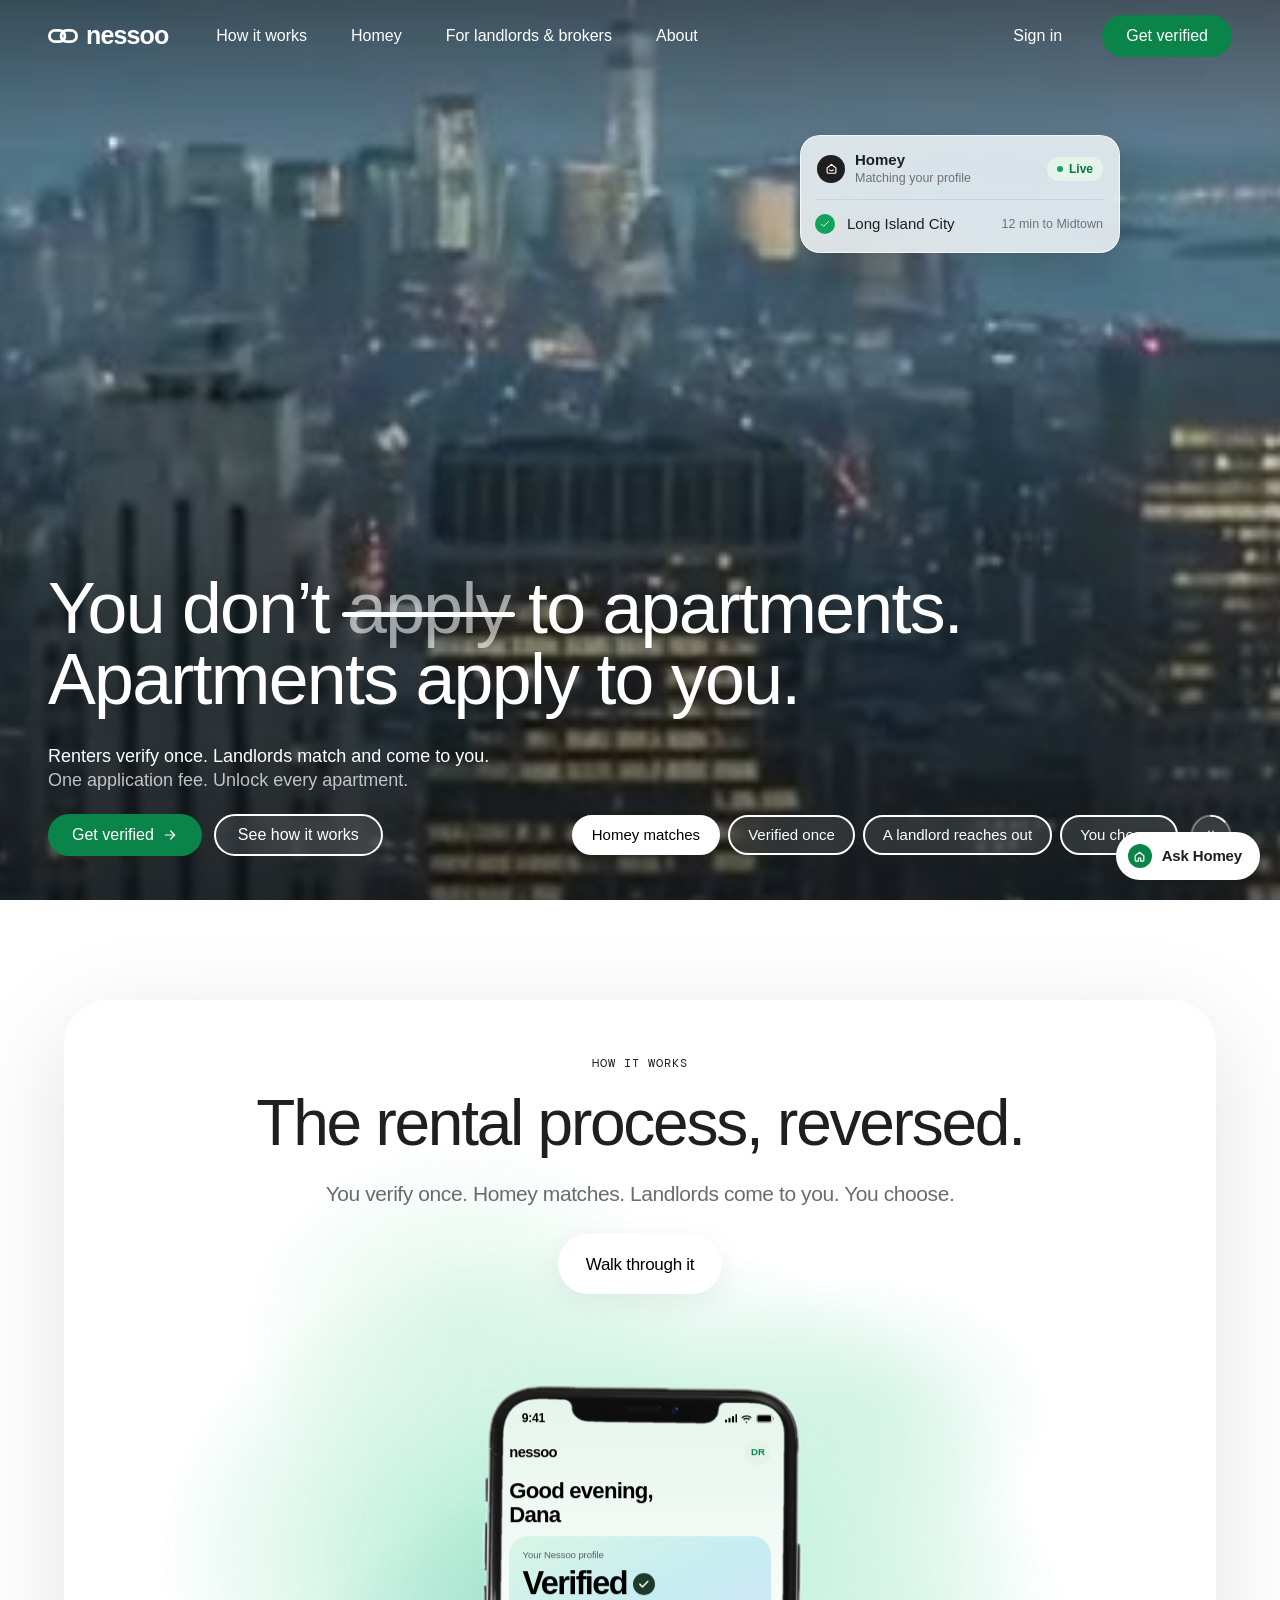
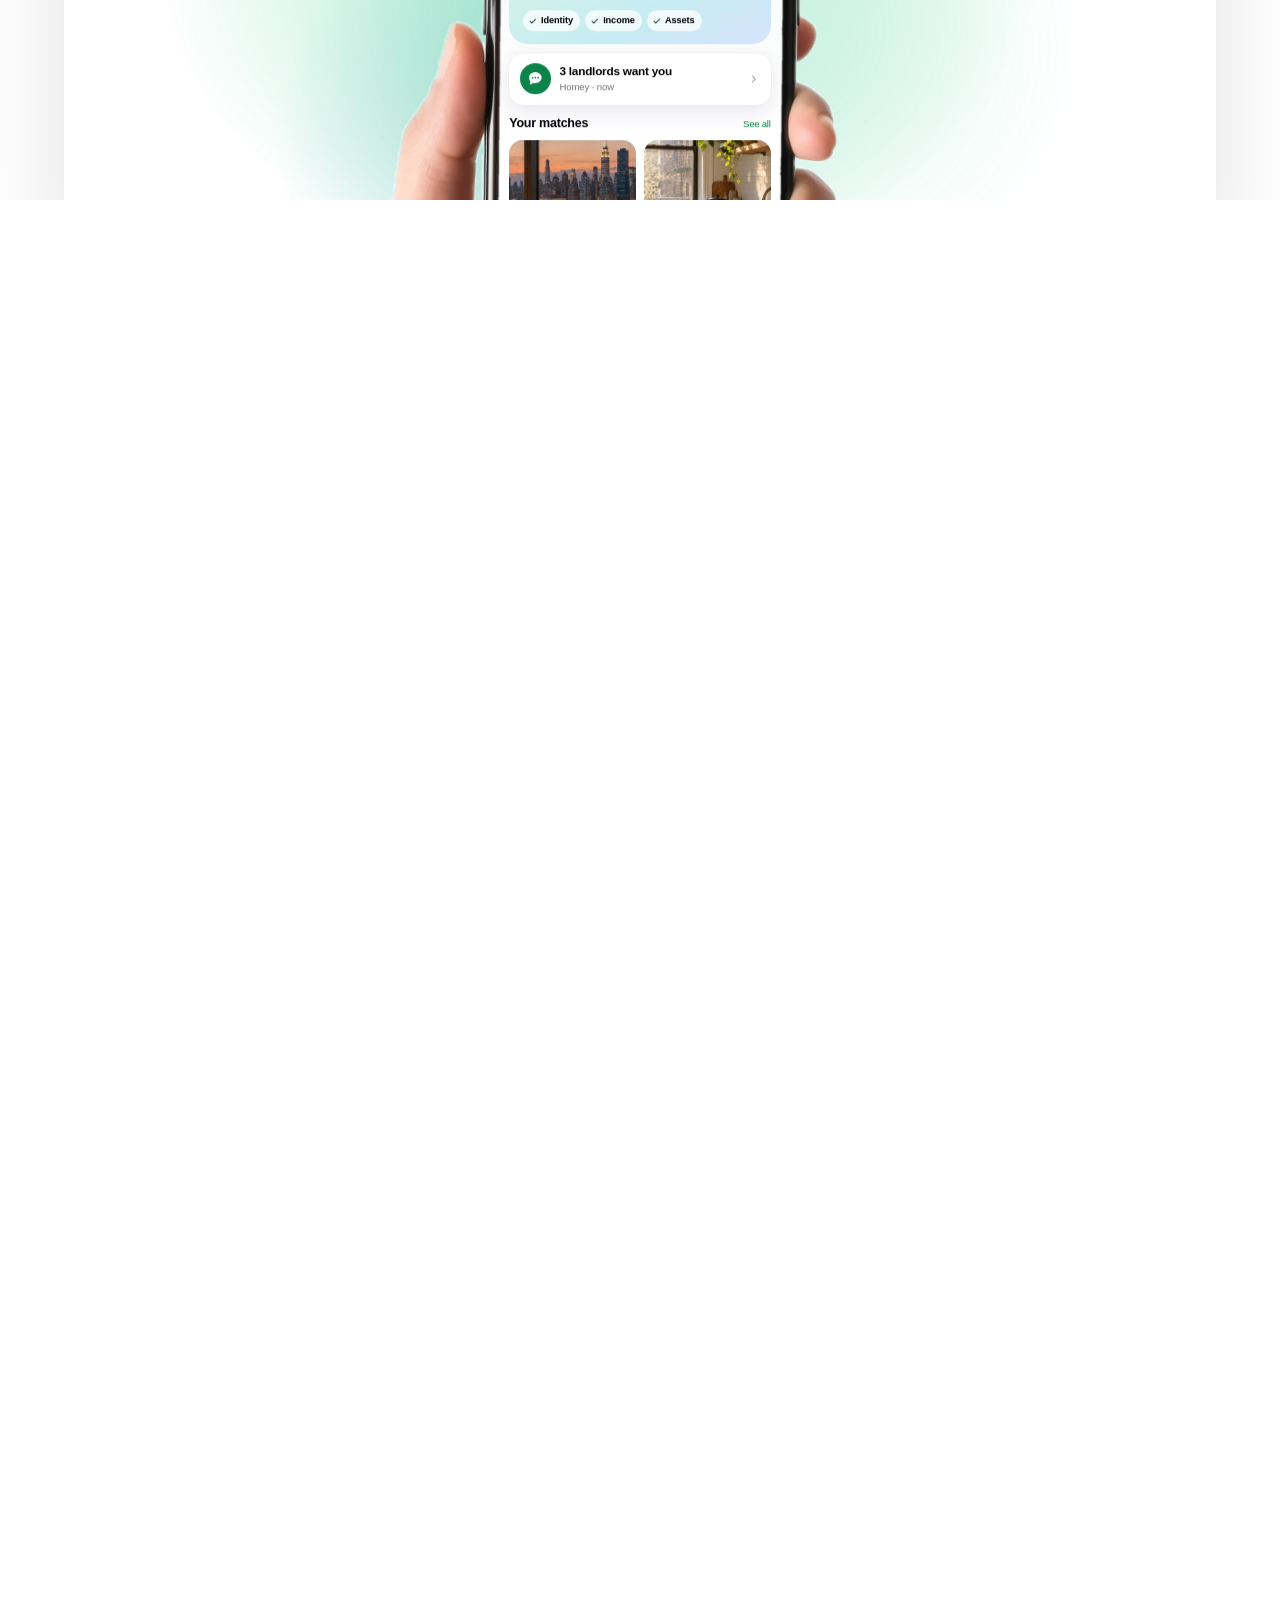
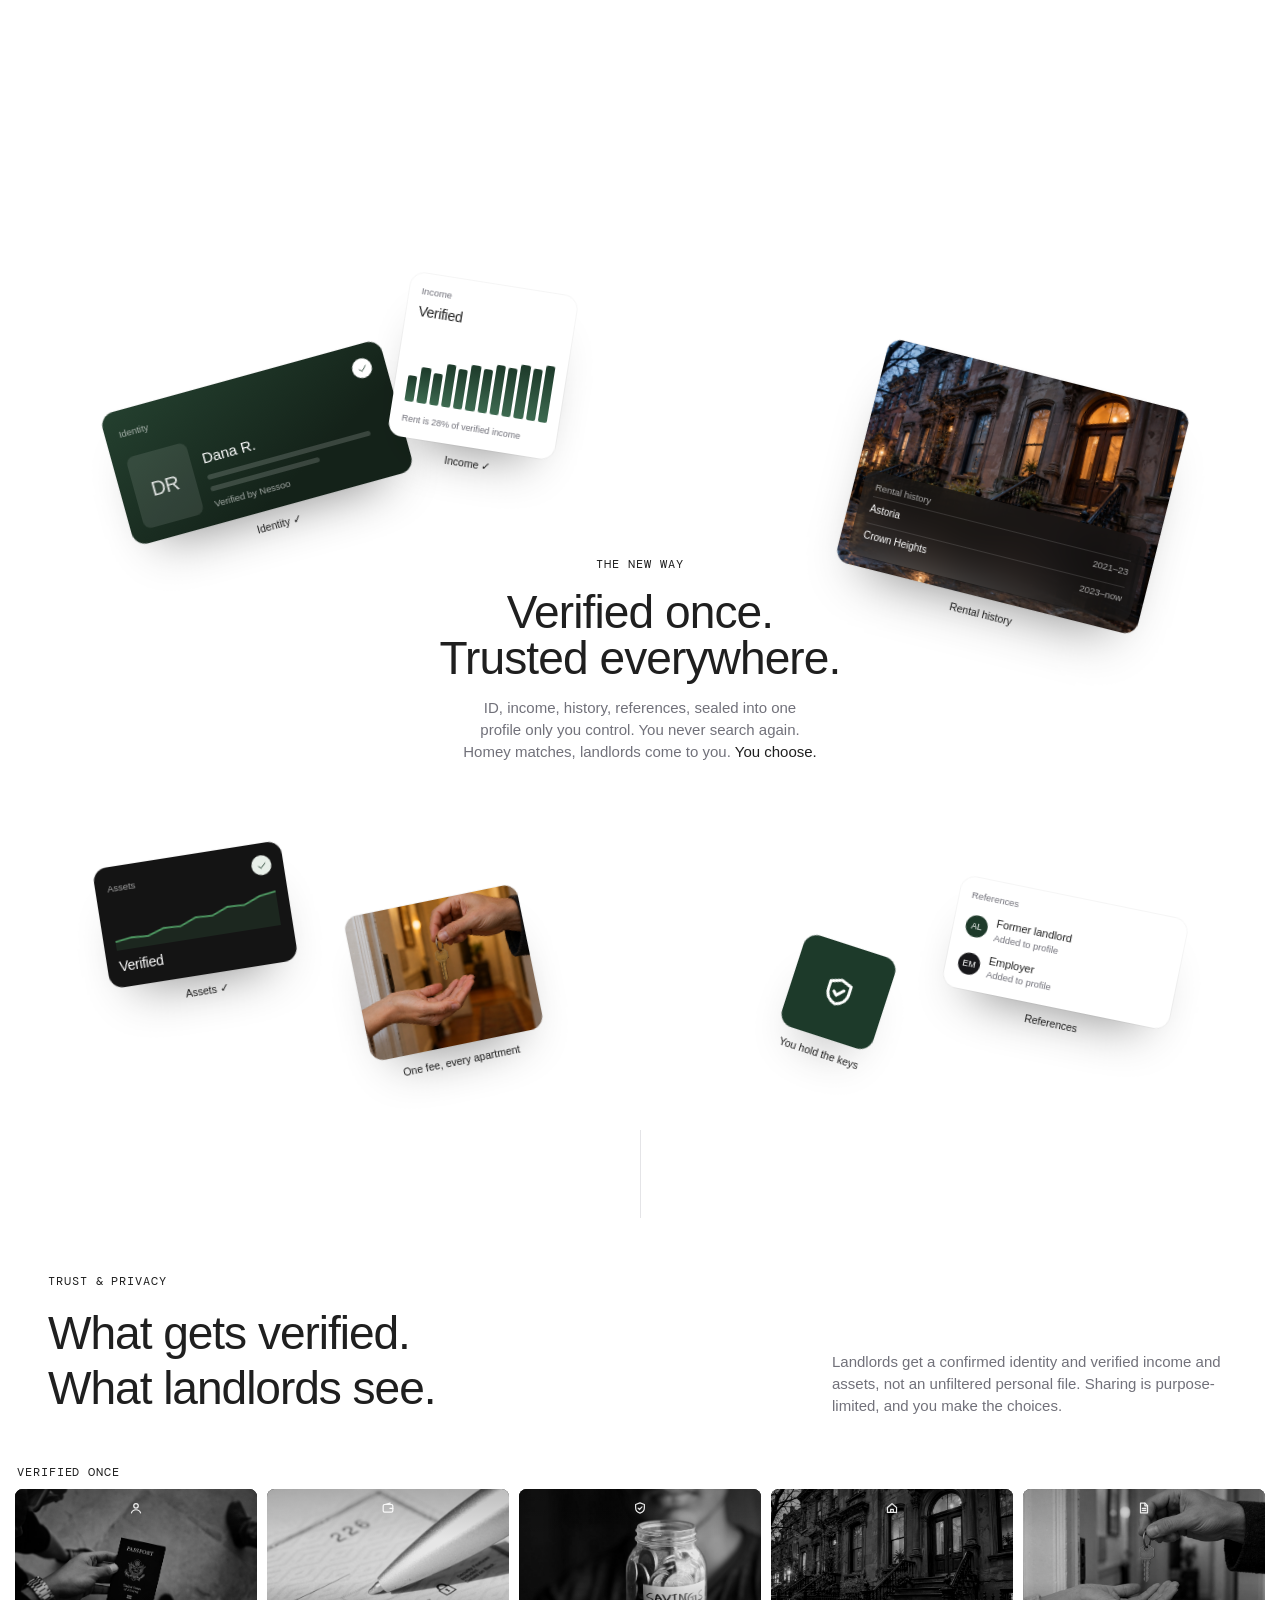
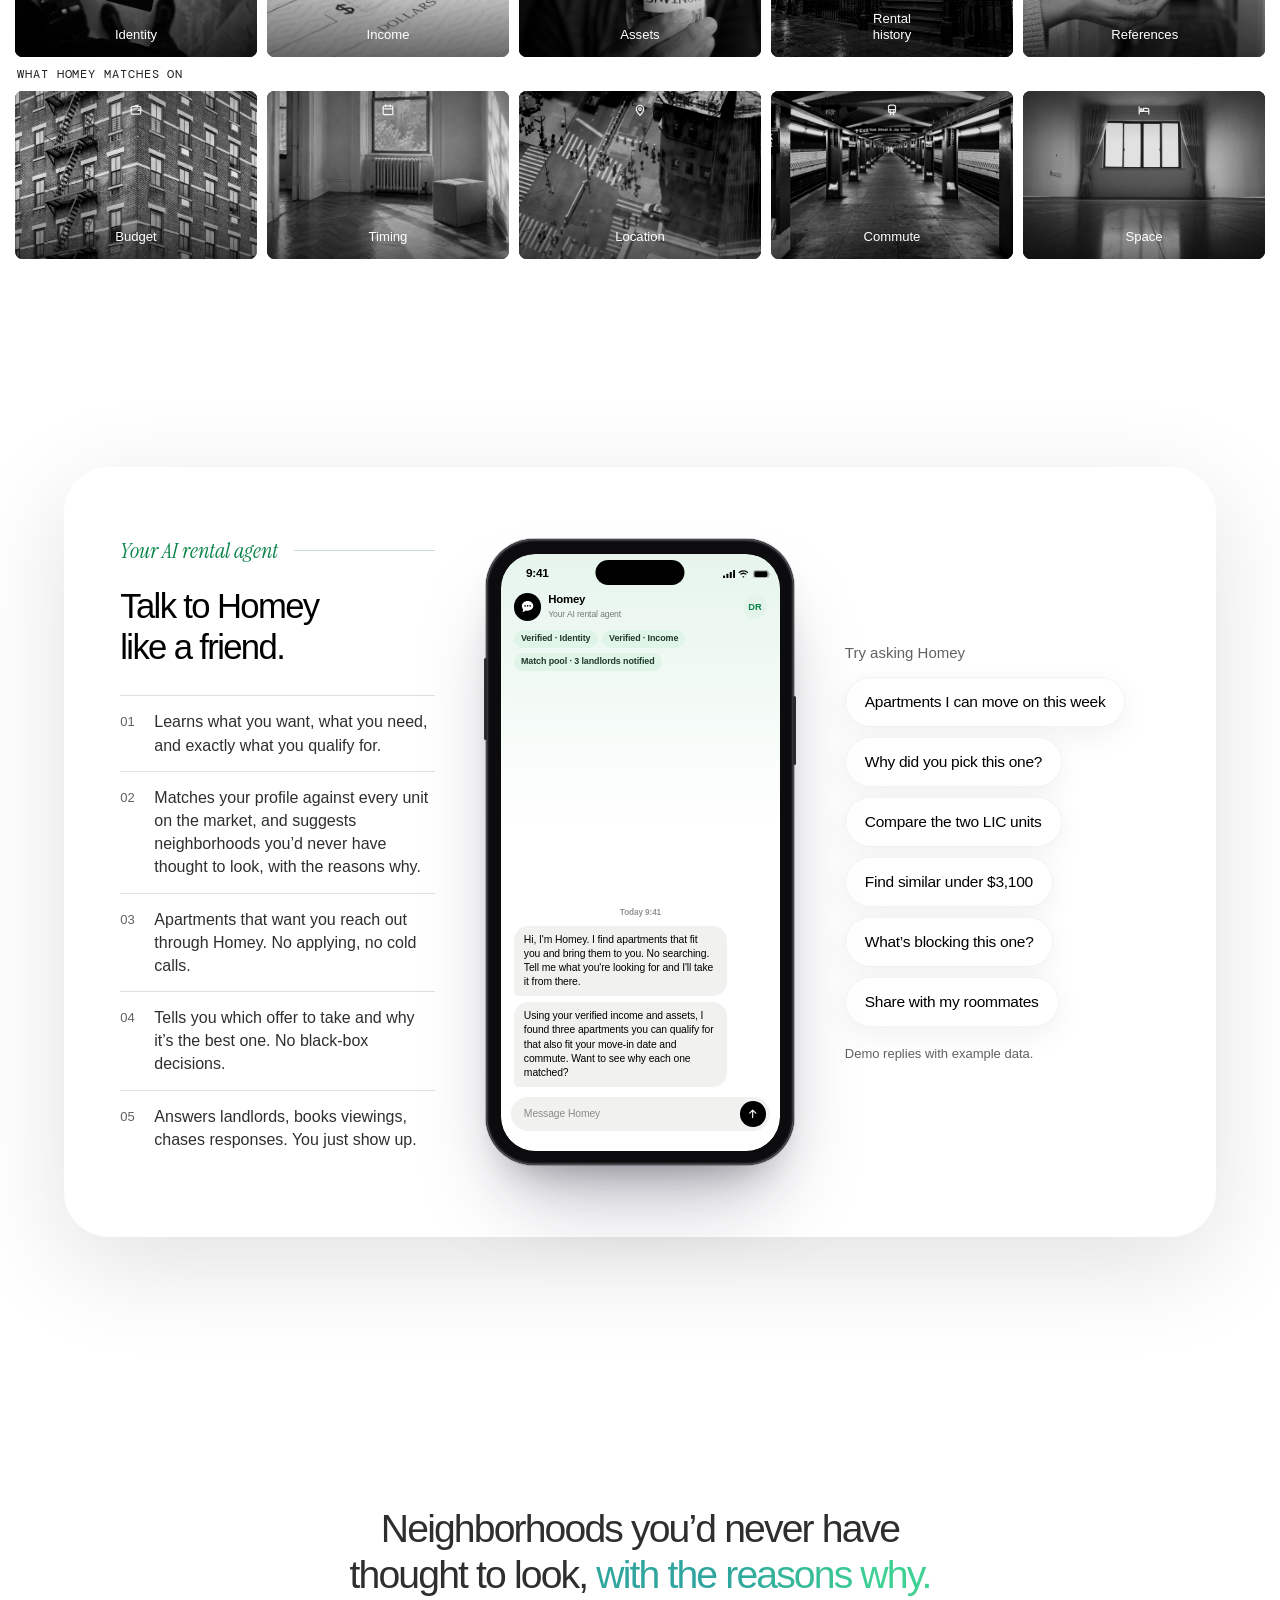
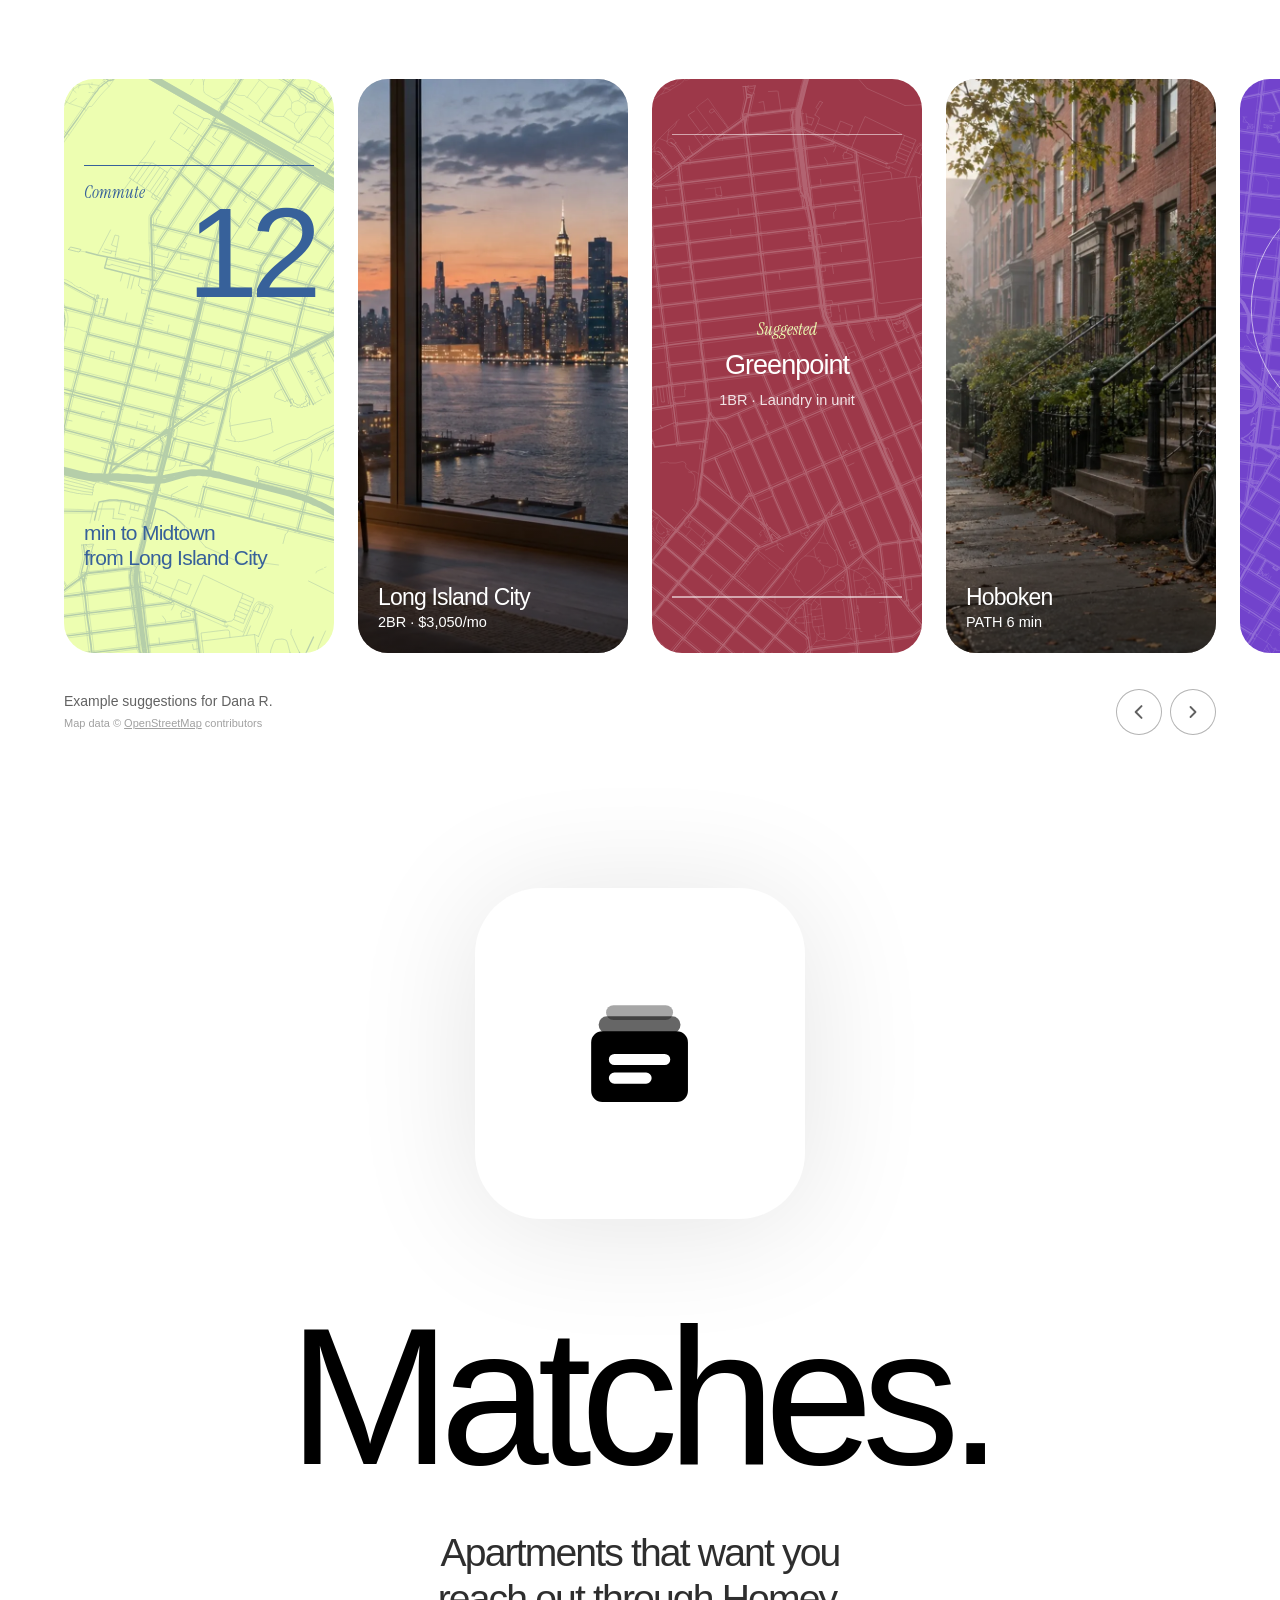
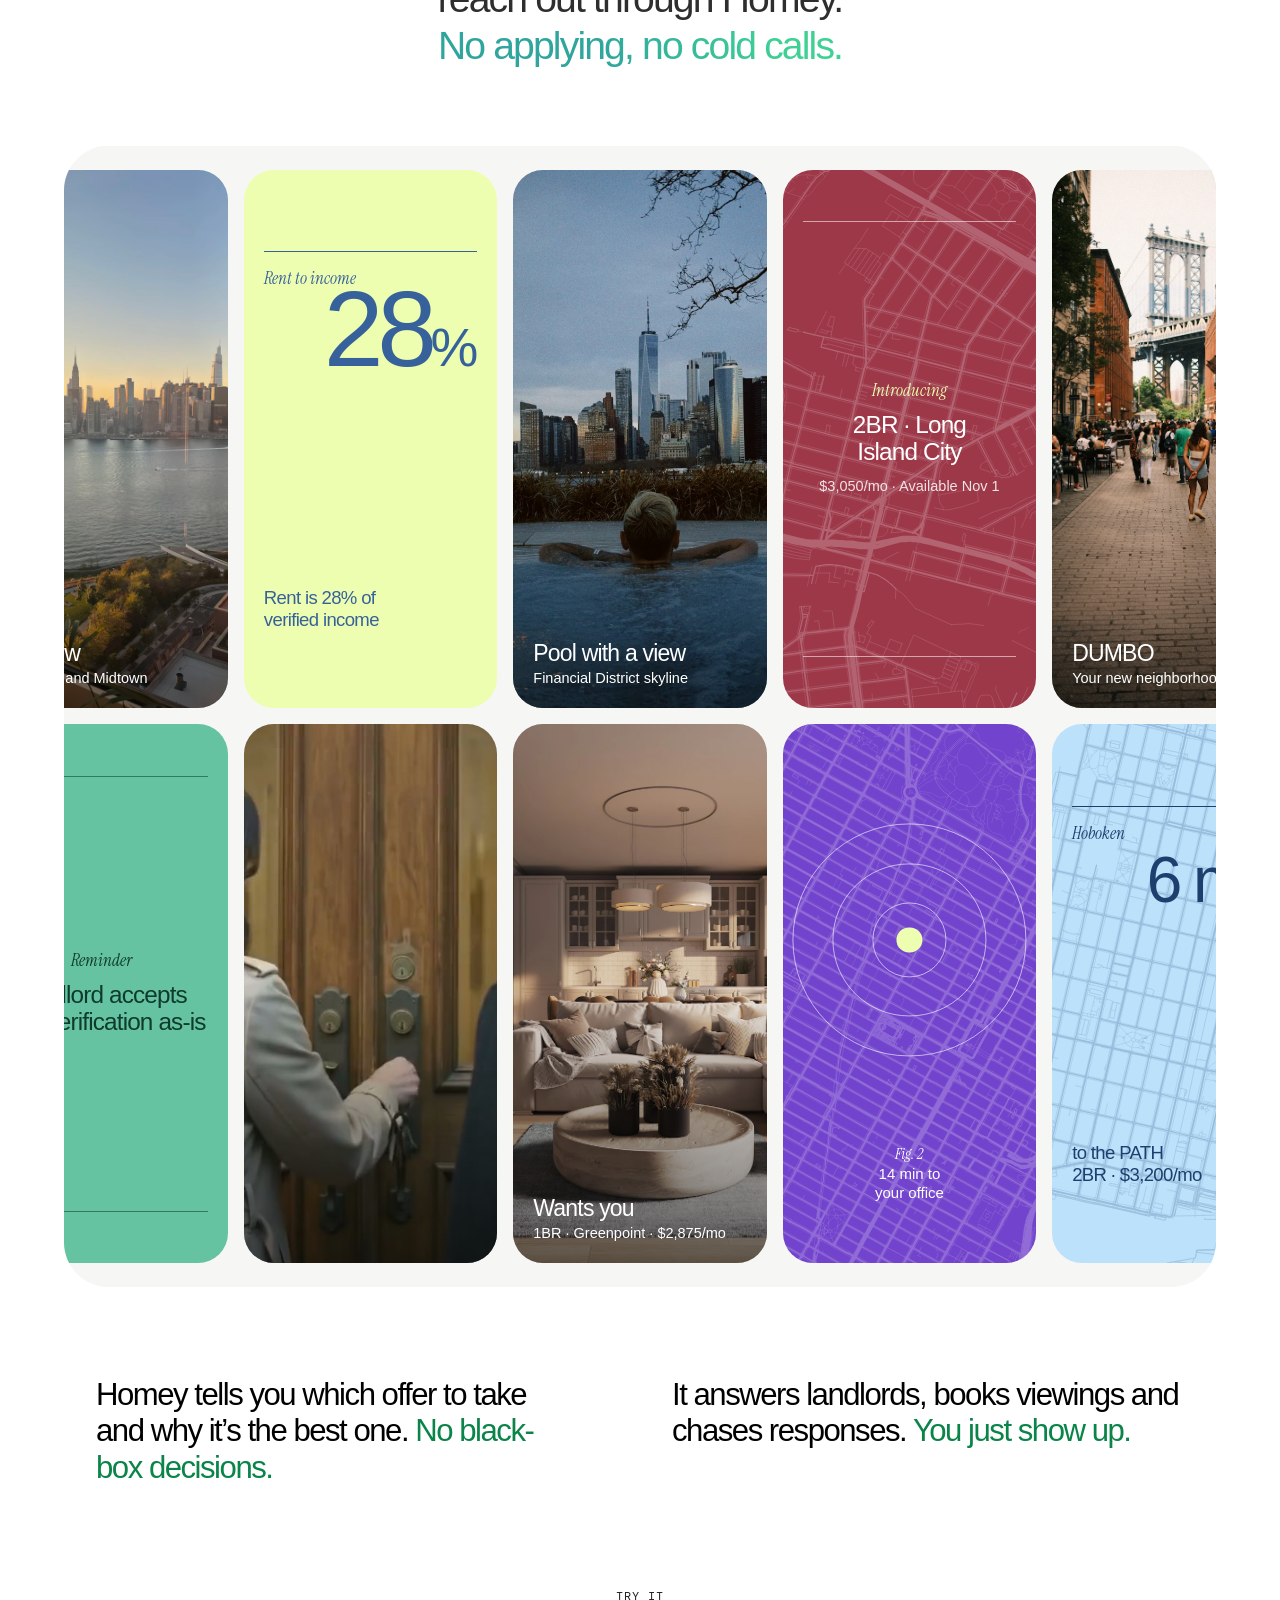
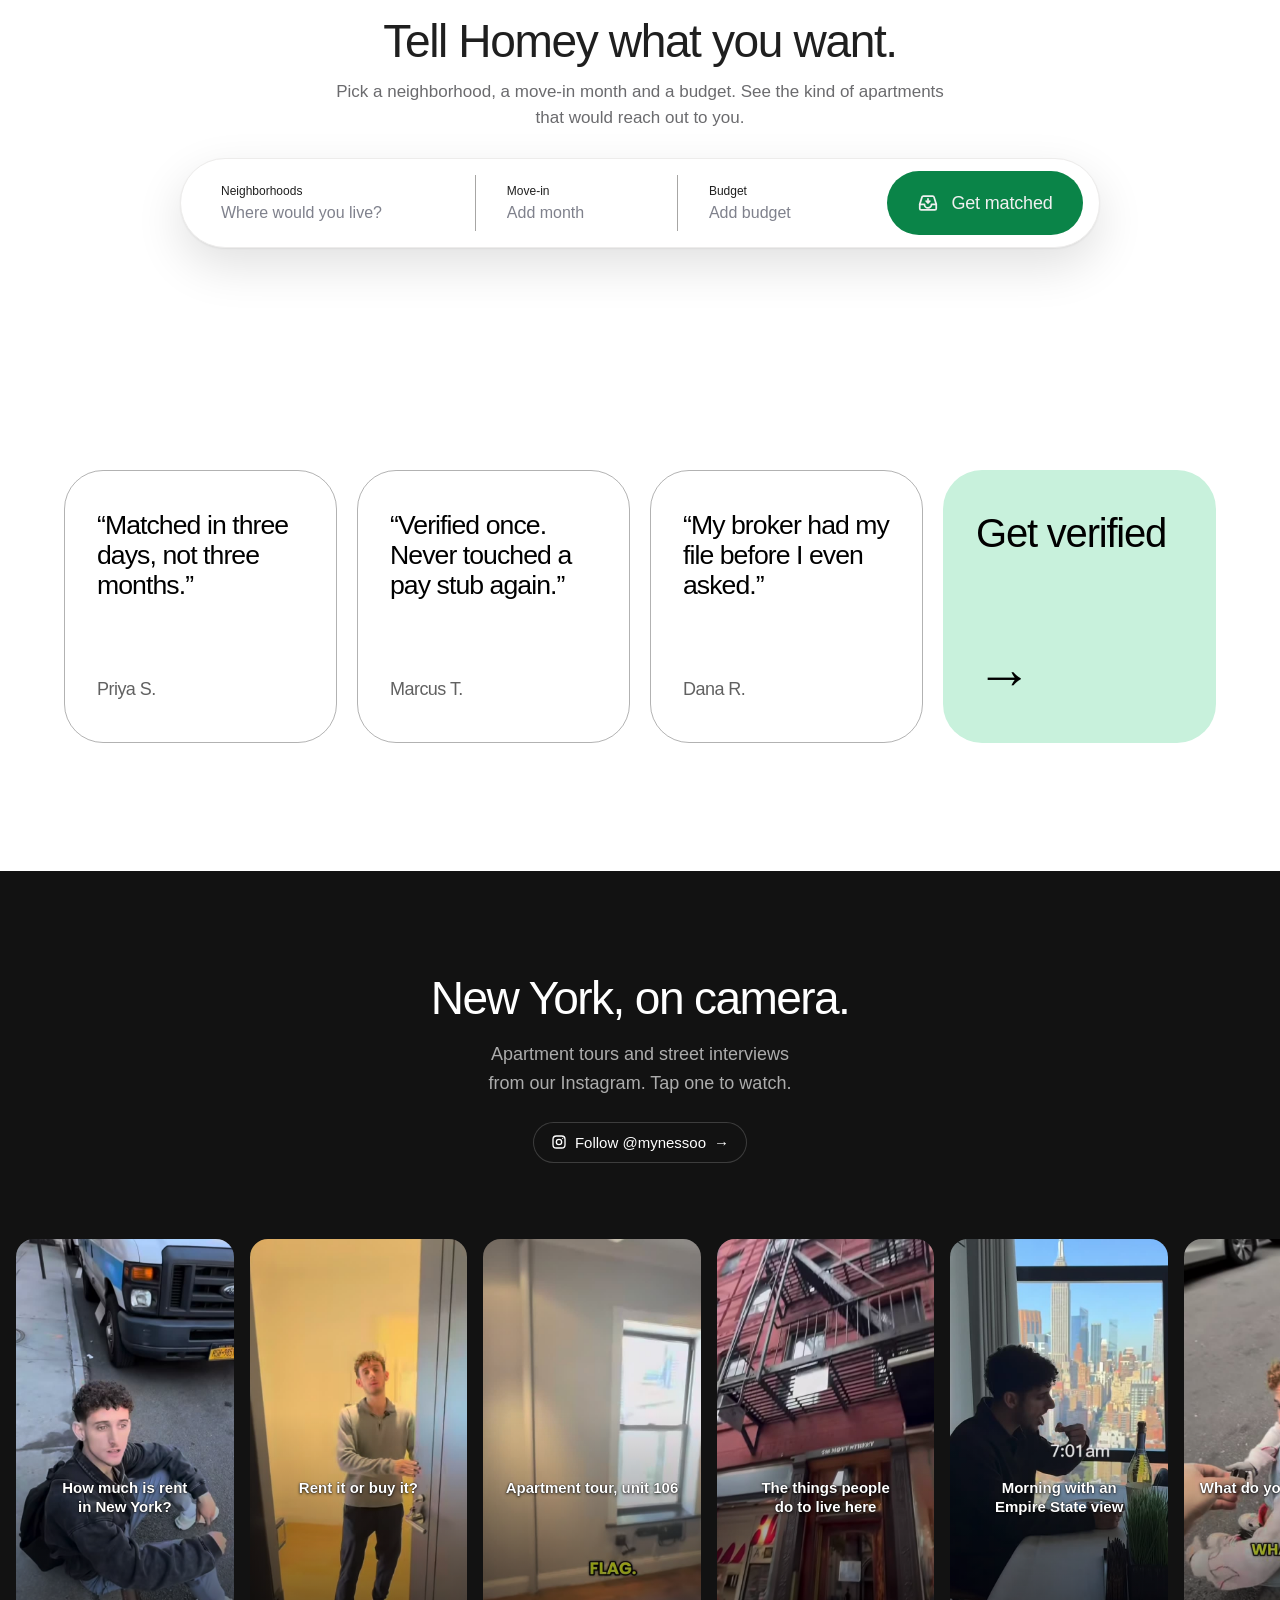
==== commit 14374b31: "Reels: real Instagram recordings, cropped, with light preview clips Co-Authored-By: Claude Opus 5.5 " ====
--- a/index.html
+++ b/index.html
@@ -45,7 +45,7 @@
 <section class="ly-hero" data-hero data-nav-media aria-labelledby="ly-hero-h1"><div class="ly-hero__frame" data-hero-frame><video class="ly-hero__video" data-hero-video muted playsinline loop preload="metadata" aria-hidden="true" tabindex="-1"></video><img class="ly-hero__still" data-hero-still alt="" aria-hidden="true" decoding="async"></div><div class="ly-hero__scrim" aria-hidden="true"></div><div class="ly-hero__layer" data-hero-layer aria-hidden="true"><div class="ly-ann" data-ann data-in="0.5" data-out="6.72" data-x="0.6" data-y="0.15" data-mx="0.19" data-my="0.115"><div class="ly-ann__in ly-glass ly-match"><div class="ly-match__head"><span class="ly-disc ly-disc--sm"><svg class viewBox="0 0 24 24" fill="none" stroke="currentColor" stroke-width="1.8" stroke-linecap="round" stroke-linejoin="round" aria-hidden="true"><path d="M5 11.2L12 5.5l7 5.7V18a1.5 1.5 0 0 1-1.5 1.5h-11A1.5 1.5 0 0 1 5 18z" /><path d="M9 14.2c.8.9 1.8 1.3 3 1.3s2.2-.4 3-1.3" /></svg></span><div class="ly-match__who"><p class="ly-match__t">Homey</p><p class="ly-match__s"><span class="ly-swap" data-part data-in="0" data-out="5.5">Matching your profile</span><span class="ly-swap" data-part data-in="5.5">3 landlords notified</span></p></div><span class="ly-live"><i></i>Live</span></div><ul class="ly-match__list"><li data-part data-in="1.35"><span class="ly-check"><svg class viewBox="0 0 24 24" fill="none" stroke="currentColor" stroke-width="1.8" stroke-linecap="round" stroke-linejoin="round" aria-hidden="true"><path d="M5 12.5l4.2 4.2L19 7" /></svg></span><b>Long Island City</b><span>12 min to Midtown</span></li><li data-part data-in="2.75"><span class="ly-check"><svg class viewBox="0 0 24 24" fill="none" stroke="currentColor" stroke-width="1.8" stroke-linecap="round" stroke-linejoin="round" aria-hidden="true"><path d="M5 12.5l4.2 4.2L19 7" /></svg></span><b>Greenpoint</b><span>Laundry in unit</span></li><li data-part data-in="4.15"><span class="ly-check"><svg class viewBox="0 0 24 24" fill="none" stroke="currentColor" stroke-width="1.8" stroke-linecap="round" stroke-linejoin="round" aria-hidden="true"><path d="M5 12.5l4.2 4.2L19 7" /></svg></span><b>Fort Greene</b><span>Fits your Nov 1 move-in</span></li></ul></div></div><div class="ly-ann" data-ann data-in="7.45" data-out="11.95" data-x="0.1" data-y="0.34" data-mx="0.041" data-my="0.43"><div class="ly-ann__in ly-chip ly-vchip"><span class="ly-vchip__ring" data-part data-in="8.05"><span class="ly-check"><svg class viewBox="0 0 24 24" fill="none" stroke="currentColor" stroke-width="1.8" stroke-linecap="round" stroke-linejoin="round" aria-hidden="true"><path d="M5 12.5l4.2 4.2L19 7" /></svg></span></span>Identity</div></div><div class="ly-ann" data-ann data-in="8.05" data-out="11.95" data-x="0.5" data-y="0.36" data-mx="0.348" data-my="0.43"><div class="ly-ann__in ly-chip ly-vchip"><span class="ly-vchip__ring" data-part data-in="8.65"><span class="ly-check"><svg class viewBox="0 0 24 24" fill="none" stroke="currentColor" stroke-width="1.8" stroke-linecap="round" stroke-linejoin="round" aria-hidden="true"><path d="M5 12.5l4.2 4.2L19 7" /></svg></span></span>Income</div></div><div class="ly-ann" data-ann data-in="8.65" data-out="11.95" data-x="0.83" data-y="0.42" data-mx="0.638" data-my="0.43"><div class="ly-ann__in ly-chip ly-vchip"><span class="ly-vchip__ring" data-part data-in="9.25"><span class="ly-check"><svg class viewBox="0 0 24 24" fill="none" stroke="currentColor" stroke-width="1.8" stroke-linecap="round" stroke-linejoin="round" aria-hidden="true"><path d="M5 12.5l4.2 4.2L19 7" /></svg></span></span>Assets</div></div><div class="ly-ann" data-ann data-in="12.2" data-out="19.35" data-x="0.695" data-y="0.33" data-mx="0.184" data-my="0.41"><div class="ly-ann__in ly-glass ly-note"><div class="ly-note__state" data-part data-in="0" data-out="14.8"><span class="ly-disc"><svg class viewBox="0 0 24 24" fill="none" stroke="currentColor" stroke-width="1.8" stroke-linecap="round" stroke-linejoin="round" aria-hidden="true"><path d="M4 10.5L12 4l8 6.5V20h-5.5v-5.5h-5V20H4z" /></svg></span><div><p class="ly-note__meta">Homey · now</p><p class="ly-note__t">A landlord wants you</p><p class="ly-note__s">2BR · Fort Greene</p></div></div><div class="ly-note__state" data-part data-in="14.8"><span class="ly-disc ly-disc--green"><svg class viewBox="0 0 24 24" fill="none" stroke="currentColor" stroke-width="1.8" stroke-linecap="round" stroke-linejoin="round" aria-hidden="true"><path d="M5 12.5l4.2 4.2L19 7" /></svg></span><div><p class="ly-note__meta">Your choice</p><p class="ly-note__t">You chose this one.</p><p class="ly-note__s">2BR · Fort Greene · Move-in Nov 1</p></div></div></div></div></div><p class="ly-sr">In the film, a live layer shows Nessoo working: over the skyline Homey matches your profile to Long Island City, Greenpoint and Fort Greene; on the stoop your identity, income and assets are verified; as the key turns, a landlord with a two-bedroom in Fort Greene reaches out; at the door, you chose this one.</p><div class="ly-hero__content"><div class="ly-wrap"><h1 class="ly-h1 ly-hero__h1" id="ly-hero-h1"><span class="ly-hero__line">You don’t <s class="ly-strike">apply</s> to apartments.</span><span class="ly-hero__line">Apartments apply to you.</span></h1><div class="ly-hero__row"><div class="ly-hero__left"><p class="ly-lead ly-hero__lead">Renters verify once. Landlords match and come to you.<span>One application fee. Unlock every apartment.</span></p><div class="ly-hero__ctas"><a class="ly-btn ly-btn--accent" href="/join">Get verified <svg class="ly-arrow" viewBox="0 0 24 24" fill="none" stroke="currentColor" stroke-width="1.8" stroke-linecap="round" stroke-linejoin="round" aria-hidden="true"><path d="M5 12h14M13 6l6 6-6 6" /></svg></a><a class="ly-btn ly-btn--glass" href="#how-it-works">See how it works</a></div></div><div class="ly-hero__controls"><div class="ly-tabs ly-hero__tabs" role="tablist" aria-label="Film chapters"><button class="ly-tab" type="button" role="tab" aria-selected="true" data-chapter="city"><span class="ly-hero__tl">Homey matches</span><span class="ly-hero__ts">Match</span></button><button class="ly-tab" type="button" role="tab" aria-selected="false" data-chapter="stoop"><span class="ly-hero__tl">Verified once</span><span class="ly-hero__ts">Verify</span></button><button class="ly-tab" type="button" role="tab" aria-selected="false" data-chapter="key"><span class="ly-hero__tl">A landlord reaches out</span><span class="ly-hero__ts">Hear back</span></button><button class="ly-tab" type="button" role="tab" aria-selected="false" data-chapter="door"><span class="ly-hero__tl">You choose</span><span class="ly-hero__ts">Choose</span></button></div><button class="ly-hero__pause" type="button" data-hero-pause aria-label="Pause film" aria-pressed="false"><svg class="ly-hero__ring" viewBox="0 0 44 44" aria-hidden="true"><circle cx="22" cy="22" r="20"></circle><circle cx="22" cy="22" r="20" data-hero-ring></circle></svg><span class="ly-hero__pi ly-hero__pi--pause"><svg class viewBox="0 0 24 24" fill="none" stroke="currentColor" stroke-width="1.8" stroke-linecap="round" stroke-linejoin="round" aria-hidden="true"><path d="M9 6.5v11M15 6.5v11" /></svg></span><span class="ly-hero__pi ly-hero__pi--play"><svg class viewBox="0 0 24 24" fill="none" stroke="currentColor" stroke-width="1.8" stroke-linecap="round" stroke-linejoin="round" aria-hidden="true"><path d="M8 6l10 6-10 6z" fill="currentColor" /></svg></span></button></div></div></div></div></section>
 <div class="p-app"><section class="p-stage" id="how-it-works" aria-label="How Nessoo works" data-stage><div class="p-stage-pin" data-pin><div class="p-stage-shadow" data-shadow aria-hidden="true"></div><div class="p-stage-card" data-card><div class="p-atmo" aria-hidden="true"><div class="p-atmo-l is-bloom is-on" data-atmo="0"></div><div class="p-atmo-l is-mint" data-atmo="w"></div><div class="p-atmo-l is-lilac" data-atmo="1"></div><div class="p-atmo-l is-green" data-atmo="2"></div><div class="p-atmo-l is-lime" data-atmo="3"></div><div class="p-atmo-l is-sky" data-atmo="4"></div><div class="p-atmo-l is-pink" data-atmo="5"></div><div class="p-atmo-l is-dusk" data-atmo="6"></div></div><div class="p-giants" aria-hidden="true"><div class="p-giant is-l p-g-mint" data-giant>verify</div><div class="p-giant is-r p-g-teal" data-giant>once.</div></div><div class="p-hero-copy" data-hero-copy><p class="m-eyebrow">How it works</p><h2 class="p-hero-h">The rental process, reversed.</h2><p class="p-hero-sub">You verify once. Homey matches. Landlords come to you. You choose.</p><div class="p-hero-ctas"><a class="p-pill p-pill--white p-pill--lg" href="#steps" data-jump-steps>Walk through it</a></div></div><div class="p-hero-phone" data-phone><div class="p-hand p-hero-hand"><div class="p-scr"><div class="p-stack" data-stack><div class="p-ui is-tint-lilac is-active" data-step="0"><div class="p-sb"><span class="p-sb-time">9:41</span><span></span><span class="p-sb-icons"><svg class aria-hidden="true" viewBox="0 0 18 12" fill="currentColor"><rect x="0" y="8" width="3" height="4" rx=".8"></rect><rect x="5" y="5.5" width="3" height="6.5" rx=".8"></rect><rect x="10" y="3" width="3" height="9" rx=".8"></rect><rect x="15" y="0" width="3" height="12" rx=".8"></rect></svg><svg class aria-hidden="true" viewBox="0 0 16 12" fill="currentColor"><path d="M8 2.2c2.4 0 4.6.9 6.2 2.5l1.2-1.3A10.3 10.3 0 0 0 8 .4 10.3 10.3 0 0 0 .6 3.4l1.2 1.3A8.6 8.6 0 0 1 8 2.2zm0 3.6c1.4 0 2.7.5 3.7 1.4L13 5.9a7.3 7.3 0 0 0-10 0l1.3 1.3c1-.9 2.3-1.4 3.7-1.4zM8 9.3c.6 0 1.1.2 1.5.6L8 11.6 6.5 9.9c.4-.4.9-.6 1.5-.6z"></path></svg><svg class aria-hidden="true" viewBox="0 0 27 13" fill="none"><rect x=".5" y=".5" width="23" height="12" rx="3.5" stroke="currentColor" opacity=".4"></rect><rect x="2" y="2" width="20" height="9" rx="2.2" fill="currentColor"></rect><path d="M25 4.5v4c.8-.3 1.3-1.1 1.3-2s-.5-1.7-1.3-2z" fill="currentColor" opacity=".45"></path></svg></span></div><div class="p-body"><div class="p-hdr"><span class="p-hdr-word">nessoo</span><span class="p-av">DR</span></div><p class="p-lt">Good evening,<br>Dana</p><div class="p-prof"><div class="p-prof-k">Your Nessoo profile</div><div class="p-prof-v">Verified <span class="p-seal"><svg class aria-hidden="true" viewBox="0 0 24 24" fill="none" stroke="currentColor" stroke-width="2.6" stroke-linecap="round" stroke-linejoin="round"><path d="M5 12.5l4.5 4.5L19 7.5"></path></svg></span></div><div class="p-ticks"><span class="p-tick"><svg class aria-hidden="true" viewBox="0 0 24 24" fill="none" stroke="currentColor" stroke-width="2.6" stroke-linecap="round" stroke-linejoin="round"><path d="M5 12.5l4.5 4.5L19 7.5"></path></svg>Identity</span><span class="p-tick"><svg class aria-hidden="true" viewBox="0 0 24 24" fill="none" stroke="currentColor" stroke-width="2.6" stroke-linecap="round" stroke-linejoin="round"><path d="M5 12.5l4.5 4.5L19 7.5"></path></svg>Income</span><span class="p-tick"><svg class aria-hidden="true" viewBox="0 0 24 24" fill="none" stroke="currentColor" stroke-width="2.6" stroke-linecap="round" stroke-linejoin="round"><path d="M5 12.5l4.5 4.5L19 7.5"></path></svg>Assets</span></div></div><div class="p-note"><span class="p-note-ic"><svg class aria-hidden="true" viewBox="0 0 24 24" fill="currentColor"><path d="M12 3c5 0 9 3.4 9 7.8s-4 7.8-9 7.8c-.9 0-1.8-.1-2.6-.3L5 20.5c-.5.3-1.1-.2-.9-.7l1-3.1C3.8 15.3 3 13.2 3 10.8 3 6.4 7 3 12 3zm-4 6.6a1.3 1.3 0 1 0 0 2.6 1.3 1.3 0 0 0 0-2.6zm4 0a1.3 1.3 0 1 0 0 2.6 1.3 1.3 0 0 0 0-2.6zm4 0a1.3 1.3 0 1 0 0 2.6 1.3 1.3 0 0 0 0-2.6z"></path></svg></span><span><span class="p-note-t">3 landlords want you</span><br><span class="p-note-s">Homey · now</span></span><svg class="p-chev" aria-hidden="true" viewBox="0 0 24 24" fill="none" stroke="currentColor" stroke-width="2.2" stroke-linecap="round" stroke-linejoin="round"><path d="M9 6l6 6-6 6"></path></svg></div><div class="p-sl">Your matches <small>See all</small></div><div class="p-minis"><div class="p-mini"><img src="/app/img/tall-lic-window-skyline-dusk.webp" alt="" loading="lazy"><b>2BR · Long Island City</b></div><div class="p-mini"><img src="/app/img/tall-kitchen-morning.webp" alt="" loading="lazy"><b>1BR · Greenpoint</b></div></div></div><div class="p-tabs"><span class="p-tab is-on"><svg class aria-hidden="true" viewBox="0 0 24 24" fill="currentColor"><path d="M11.3 3.3a1.1 1.1 0 0 1 1.4 0l7.6 6.4c.4.3.7.8.7 1.4v8.4c0 1-.8 1.8-1.8 1.8h-4v-5.6a1.2 1.2 0 0 0-1.2-1.2h-4a1.2 1.2 0 0 0-1.2 1.2v5.6H4.8c-1 0-1.8-.8-1.8-1.8v-8.4c0-.6.3-1.1.7-1.4z"></path></svg><span>Home</span></span><span class="p-tab"><svg class aria-hidden="true" viewBox="0 0 24 24" fill="currentColor"><path d="M12 3c5 0 9 3.4 9 7.8s-4 7.8-9 7.8c-.9 0-1.8-.1-2.6-.3L5 20.5c-.5.3-1.1-.2-.9-.7l1-3.1C3.8 15.3 3 13.2 3 10.8 3 6.4 7 3 12 3zm-4 6.6a1.3 1.3 0 1 0 0 2.6 1.3 1.3 0 0 0 0-2.6zm4 0a1.3 1.3 0 1 0 0 2.6 1.3 1.3 0 0 0 0-2.6zm4 0a1.3 1.3 0 1 0 0 2.6 1.3 1.3 0 0 0 0-2.6z"></path></svg><span>Homey</span></span><span class="p-tab"><svg class aria-hidden="true" viewBox="0 0 24 24" fill="currentColor"><path d="M7 3.5h10A2.5 2.5 0 0 1 19.5 6v12a2.5 2.5 0 0 1-2.5 2.5H7A2.5 2.5 0 0 1 4.5 18V6A2.5 2.5 0 0 1 7 3.5zm1.5 4a1 1 0 0 0 0 2h7a1 1 0 1 0 0-2zm0 4a1 1 0 0 0 0 2h7a1 1 0 1 0 0-2zm0 4a1 1 0 0 0 0 2h4a1 1 0 1 0 0-2z"></path></svg><span>Matches</span></span><span class="p-tab"><svg class aria-hidden="true" viewBox="0 0 24 24" fill="currentColor"><circle cx="12" cy="8" r="4.2"></circle><path d="M4 19.6c0-3.6 3.6-6 8-6s8 2.4 8 6c0 .5-.4.9-.9.9H4.9a.9.9 0 0 1-.9-.9z"></path></svg><span>Profile</span></span></div></div><div class="p-ui is-after" data-step="1" aria-hidden="true"><div class="p-sb"><span class="p-sb-time">9:41</span><span></span><span class="p-sb-icons"><svg class aria-hidden="true" viewBox="0 0 18 12" fill="currentColor"><rect x="0" y="8" width="3" height="4" rx=".8"></rect><rect x="5" y="5.5" width="3" height="6.5" rx=".8"></rect><rect x="10" y="3" width="3" height="9" rx=".8"></rect><rect x="15" y="0" width="3" height="12" rx=".8"></rect></svg><svg class aria-hidden="true" viewBox="0 0 16 12" fill="currentColor"><path d="M8 2.2c2.4 0 4.6.9 6.2 2.5l1.2-1.3A10.3 10.3 0 0 0 8 .4 10.3 10.3 0 0 0 .6 3.4l1.2 1.3A8.6 8.6 0 0 1 8 2.2zm0 3.6c1.4 0 2.7.5 3.7 1.4L13 5.9a7.3 7.3 0 0 0-10 0l1.3 1.3c1-.9 2.3-1.4 3.7-1.4zM8 9.3c.6 0 1.1.2 1.5.6L8 11.6 6.5 9.9c.4-.4.9-.6 1.5-.6z"></path></svg><svg class aria-hidden="true" viewBox="0 0 27 13" fill="none"><rect x=".5" y=".5" width="23" height="12" rx="3.5" stroke="currentColor" opacity=".4"></rect><rect x="2" y="2" width="20" height="9" rx="2.2" fill="currentColor"></rect><path d="M25 4.5v4c.8-.3 1.3-1.1 1.3-2s-.5-1.7-1.3-2z" fill="currentColor" opacity=".45"></path></svg></span></div><div class="p-body"><div class="p-hdr"><span class="p-back"><svg class aria-hidden="true" viewBox="0 0 24 24" fill="none" stroke="currentColor" stroke-width="2.4" stroke-linecap="round" stroke-linejoin="round"><path d="M15 5l-7 7 7 7"></path></svg></span><span class="p-hdr-mid">Step 1 of 2</span><span style="width:9%"></span></div><div class="p-prog"><i style="width:50%"></i></div><p class="p-lt">Verify your identity</p><p class="p-lt-sub">Once. Landlords see a confirmed identity, not your documents.</p><div class="p-scan"><div class="p-idc"><div class="p-idc-ph"></div><div class="p-idc-l"><b>RIVERA, DANA</b><i style="width:90%"></i><i style="width:70%"></i><i style="width:80%"></i><i style="width:46%"></i></div></div><span class="p-scanline"></span></div><div class="p-rows"><div class="p-row"><span class="p-row-ic is-ok"><svg class aria-hidden="true" viewBox="0 0 24 24" fill="none" stroke="currentColor" stroke-width="2.6" stroke-linecap="round" stroke-linejoin="round"><path d="M5 12.5l4.5 4.5L19 7.5"></path></svg></span><span><span class="p-row-t">ID document</span><br><span class="p-row-s">Scanned and matched</span></span><span class="p-row-end is-ok">Done</span></div><div class="p-row"><span class="p-row-ic is-violet"><svg class aria-hidden="true" viewBox="0 0 24 24" fill="currentColor"><circle cx="12" cy="8" r="4.2"></circle><path d="M4 19.6c0-3.6 3.6-6 8-6s8 2.4 8 6c0 .5-.4.9-.9.9H4.9a.9.9 0 0 1-.9-.9z"></path></svg></span><span><span class="p-row-t">Identity</span><br><span class="p-row-s">Confirming who you are</span></span><span class="p-row-end is-muted">Checking…</span></div></div></div><div class="p-ufoot"><span class="p-pb">Continue</span></div></div><div class="p-ui is-tint-mint is-after" data-step="2" aria-hidden="true"><div class="p-sb"><span class="p-sb-time">9:41</span><span></span><span class="p-sb-icons"><svg class aria-hidden="true" viewBox="0 0 18 12" fill="currentColor"><rect x="0" y="8" width="3" height="4" rx=".8"></rect><rect x="5" y="5.5" width="3" height="6.5" rx=".8"></rect><rect x="10" y="3" width="3" height="9" rx=".8"></rect><rect x="15" y="0" width="3" height="12" rx=".8"></rect></svg><svg class aria-hidden="true" viewBox="0 0 16 12" fill="currentColor"><path d="M8 2.2c2.4 0 4.6.9 6.2 2.5l1.2-1.3A10.3 10.3 0 0 0 8 .4 10.3 10.3 0 0 0 .6 3.4l1.2 1.3A8.6 8.6 0 0 1 8 2.2zm0 3.6c1.4 0 2.7.5 3.7 1.4L13 5.9a7.3 7.3 0 0 0-10 0l1.3 1.3c1-.9 2.3-1.4 3.7-1.4zM8 9.3c.6 0 1.1.2 1.5.6L8 11.6 6.5 9.9c.4-.4.9-.6 1.5-.6z"></path></svg><svg class aria-hidden="true" viewBox="0 0 27 13" fill="none"><rect x=".5" y=".5" width="23" height="12" rx="3.5" stroke="currentColor" opacity=".4"></rect><rect x="2" y="2" width="20" height="9" rx="2.2" fill="currentColor"></rect><path d="M25 4.5v4c.8-.3 1.3-1.1 1.3-2s-.5-1.7-1.3-2z" fill="currentColor" opacity=".45"></path></svg></span></div><div class="p-body"><div class="p-hdr"><span class="p-back"><svg class aria-hidden="true" viewBox="0 0 24 24" fill="none" stroke="currentColor" stroke-width="2.4" stroke-linecap="round" stroke-linejoin="round"><path d="M15 5l-7 7 7 7"></path></svg></span><span class="p-hdr-mid">Step 2 of 2</span><span style="width:9%"></span></div><div class="p-prog"><i style="width:100%;background:var(--brand-green)"></i></div><p class="p-lt">Income &amp; assets</p><p class="p-lt-sub">Verified once, sealed into one profile only you control.</p><div class="p-c is-white" style="padding-top:calc(var(--p)*4);padding-bottom:calc(var(--p)*4)"><div class="p-rows"><div class="p-row"><span class="p-row-ic is-ok"><svg class aria-hidden="true" viewBox="0 0 24 24" fill="currentColor"><circle cx="12" cy="8" r="4.2"></circle><path d="M4 19.6c0-3.6 3.6-6 8-6s8 2.4 8 6c0 .5-.4.9-.9.9H4.9a.9.9 0 0 1-.9-.9z"></path></svg></span><span><span class="p-row-t">Identity</span><br><span class="p-row-s">Confirmed</span></span><span class="p-row-end is-ok"><svg class aria-hidden="true" viewBox="0 0 24 24" fill="none" stroke="currentColor" stroke-width="2.6" stroke-linecap="round" stroke-linejoin="round"><path d="M5 12.5l4.5 4.5L19 7.5"></path></svg>Verified</span></div><div class="p-row"><span class="p-row-ic is-ok"><svg class aria-hidden="true" viewBox="0 0 64 64" fill="currentColor"><path d="M8 16h48a5 5 0 0 1 5 5v22a5 5 0 0 1-5 5H8a5 5 0 0 1-5-5V21a5 5 0 0 1 5-5zm24 7a9 9 0 1 0 0 18 9 9 0 0 0 0-18zM12 27a4 4 0 1 0 0 8 4 4 0 0 0 0-8zm40 0a4 4 0 1 0 0 8 4 4 0 0 0 0-8z" fill-rule="evenodd"></path></svg></span><span><span class="p-row-t">Income</span><br><span class="p-row-s">From your payroll</span></span><span class="p-row-end is-ok"><svg class aria-hidden="true" viewBox="0 0 24 24" fill="none" stroke="currentColor" stroke-width="2.6" stroke-linecap="round" stroke-linejoin="round"><path d="M5 12.5l4.5 4.5L19 7.5"></path></svg>Verified</span></div><div class="p-row"><span class="p-row-ic is-ok"><svg class aria-hidden="true" viewBox="0 0 64 64" fill="currentColor"><path d="M11 8h42a6 6 0 0 1 6 6v32a6 6 0 0 1-6 6h-3v3a3 3 0 0 1-6 0v-3H20v3a3 3 0 0 1-6 0v-3h-3a6 6 0 0 1-6-6V14a6 6 0 0 1 6-6zm21 11a11 11 0 1 0 0 22 11 11 0 0 0 0-22zm0 7a4 4 0 1 1 0 8 4 4 0 0 1 0-8zm18-7a2.5 2.5 0 0 0-2.5 2.5v17a2.5 2.5 0 0 0 5 0v-17A2.5 2.5 0 0 0 50 19z" fill-rule="evenodd"></path></svg></span><span><span class="p-row-t">Assets</span><br><span class="p-row-s">From your bank</span></span><span class="p-row-end is-ok"><svg class aria-hidden="true" viewBox="0 0 24 24" fill="none" stroke="currentColor" stroke-width="2.6" stroke-linecap="round" stroke-linejoin="round"><path d="M5 12.5l4.5 4.5L19 7.5"></path></svg>Verified</span></div><div class="p-row"><span class="p-row-ic"><svg class aria-hidden="true" viewBox="0 0 24 24" fill="currentColor"><path d="M7 3.5h10A2.5 2.5 0 0 1 19.5 6v12a2.5 2.5 0 0 1-2.5 2.5H7A2.5 2.5 0 0 1 4.5 18V6A2.5 2.5 0 0 1 7 3.5zm1.5 4a1 1 0 0 0 0 2h7a1 1 0 1 0 0-2zm0 4a1 1 0 0 0 0 2h7a1 1 0 1 0 0-2zm0 4a1 1 0 0 0 0 2h4a1 1 0 1 0 0-2z"></path></svg></span><span><span class="p-row-t">Rental history</span><br><span class="p-row-s">Optional</span></span><span class="p-row-end is-muted"><svg class aria-hidden="true" viewBox="0 0 24 24" fill="none" stroke="currentColor" stroke-width="2.2" stroke-linecap="round"><path d="M12 5v14M5 12h14"></path></svg>Add</span></div><div class="p-row"><span class="p-row-ic"><svg class aria-hidden="true" viewBox="0 0 24 24" fill="currentColor"><path d="M12 3c5 0 9 3.4 9 7.8s-4 7.8-9 7.8c-.9 0-1.8-.1-2.6-.3L5 20.5c-.5.3-1.1-.2-.9-.7l1-3.1C3.8 15.3 3 13.2 3 10.8 3 6.4 7 3 12 3zm-4 6.6a1.3 1.3 0 1 0 0 2.6 1.3 1.3 0 0 0 0-2.6zm4 0a1.3 1.3 0 1 0 0 2.6 1.3 1.3 0 0 0 0-2.6zm4 0a1.3 1.3 0 1 0 0 2.6 1.3 1.3 0 0 0 0-2.6z"></path></svg></span><span><span class="p-row-t">References</span><br><span class="p-row-s">Optional</span></span><span class="p-row-end is-muted"><svg class aria-hidden="true" viewBox="0 0 24 24" fill="none" stroke="currentColor" stroke-width="2.2" stroke-linecap="round"><path d="M12 5v14M5 12h14"></path></svg>Add</span></div></div></div><div class="p-note" style="box-shadow:none;background:#e3f4ec"><span class="p-note-ic" style="background:var(--brand-green)"><svg class aria-hidden="true" viewBox="0 0 24 24" fill="currentColor"><path d="M7 10V8a5 5 0 0 1 10 0v2h.5A2.5 2.5 0 0 1 20 12.5v7a2.5 2.5 0 0 1-2.5 2.5h-11A2.5 2.5 0 0 1 4 19.5v-7A2.5 2.5 0 0 1 6.5 10H7zm2.2 0h5.6V8a2.8 2.8 0 0 0-5.6 0v2z"></path></svg></span><span><span class="p-note-t" style="font-size:calc(var(--p)*14.5)">You hold the keys</span><br><span class="p-note-s">Share only what a match needs.</span></span></div></div><div class="p-ufoot"><span class="p-pb">Done</span></div></div><div class="p-ui is-tint-lime is-after" data-step="3" aria-hidden="true"><div class="p-sb"><span class="p-sb-time">9:41</span><span></span><span class="p-sb-icons"><svg class aria-hidden="true" viewBox="0 0 18 12" fill="currentColor"><rect x="0" y="8" width="3" height="4" rx=".8"></rect><rect x="5" y="5.5" width="3" height="6.5" rx=".8"></rect><rect x="10" y="3" width="3" height="9" rx=".8"></rect><rect x="15" y="0" width="3" height="12" rx=".8"></rect></svg><svg class aria-hidden="true" viewBox="0 0 16 12" fill="currentColor"><path d="M8 2.2c2.4 0 4.6.9 6.2 2.5l1.2-1.3A10.3 10.3 0 0 0 8 .4 10.3 10.3 0 0 0 .6 3.4l1.2 1.3A8.6 8.6 0 0 1 8 2.2zm0 3.6c1.4 0 2.7.5 3.7 1.4L13 5.9a7.3 7.3 0 0 0-10 0l1.3 1.3c1-.9 2.3-1.4 3.7-1.4zM8 9.3c.6 0 1.1.2 1.5.6L8 11.6 6.5 9.9c.4-.4.9-.6 1.5-.6z"></path></svg><svg class aria-hidden="true" viewBox="0 0 27 13" fill="none"><rect x=".5" y=".5" width="23" height="12" rx="3.5" stroke="currentColor" opacity=".4"></rect><rect x="2" y="2" width="20" height="9" rx="2.2" fill="currentColor"></rect><path d="M25 4.5v4c.8-.3 1.3-1.1 1.3-2s-.5-1.7-1.3-2z" fill="currentColor" opacity=".45"></path></svg></span></div><div class="p-body"><div class="p-hdr"><span class="p-homey-h"><span class="p-homey-av"><svg class aria-hidden="true" viewBox="0 0 24 24" fill="currentColor"><path d="M12 3c5 0 9 3.4 9 7.8s-4 7.8-9 7.8c-.9 0-1.8-.1-2.6-.3L5 20.5c-.5.3-1.1-.2-.9-.7l1-3.1C3.8 15.3 3 13.2 3 10.8 3 6.4 7 3 12 3zm-4 6.6a1.3 1.3 0 1 0 0 2.6 1.3 1.3 0 0 0 0-2.6zm4 0a1.3 1.3 0 1 0 0 2.6 1.3 1.3 0 0 0 0-2.6zm4 0a1.3 1.3 0 1 0 0 2.6 1.3 1.3 0 0 0 0-2.6z"></path></svg></span><span><span class="p-homey-n">Homey</span><br><span class="p-homey-s">Your AI rental agent</span></span></span><span class="p-av">DR</span></div><div class="p-msgs"><div class="p-b is-h">Tell me what you're looking for and I'll take it from there.</div><div class="p-b is-me">2BR, under $3,100, moving Nov 1. Close to Midtown.</div><div class="p-b is-h" style="max-width:100%;width:100%;background:transparent;padding:0"><div class="p-fit"><div><small>Budget</small><b>Under $3,100</b></div><div><small>Move-in</small><b>Nov 1</b></div><div><small>Commute</small><b>Near Midtown</b></div><div><small>Space</small><b>2 bedrooms</b></div><div class="is-wide"><small>Neighborhoods</small><b>Open to suggestions</b></div></div></div><div class="p-b is-h">Paired with your verified income and assets, I'll only bring you homes you can qualify for.</div></div></div><div class="p-composer"><span class="p-txt">Message Homey</span><span class="p-go"><svg class aria-hidden="true" viewBox="0 0 24 24" fill="currentColor"><path d="M12 4.5a1 1 0 0 1 .7.3l5.5 5.5a1 1 0 1 1-1.4 1.4L13 7.9V19a1 1 0 1 1-2 0V7.9l-3.8 3.8a1 1 0 0 1-1.4-1.4l5.5-5.5a1 1 0 0 1 .7-.3z"></path></svg></span></div></div><div class="p-ui is-tint-sky is-after" data-step="4" aria-hidden="true"><div class="p-sb"><span class="p-sb-time">9:41</span><span></span><span class="p-sb-icons"><svg class aria-hidden="true" viewBox="0 0 18 12" fill="currentColor"><rect x="0" y="8" width="3" height="4" rx=".8"></rect><rect x="5" y="5.5" width="3" height="6.5" rx=".8"></rect><rect x="10" y="3" width="3" height="9" rx=".8"></rect><rect x="15" y="0" width="3" height="12" rx=".8"></rect></svg><svg class aria-hidden="true" viewBox="0 0 16 12" fill="currentColor"><path d="M8 2.2c2.4 0 4.6.9 6.2 2.5l1.2-1.3A10.3 10.3 0 0 0 8 .4 10.3 10.3 0 0 0 .6 3.4l1.2 1.3A8.6 8.6 0 0 1 8 2.2zm0 3.6c1.4 0 2.7.5 3.7 1.4L13 5.9a7.3 7.3 0 0 0-10 0l1.3 1.3c1-.9 2.3-1.4 3.7-1.4zM8 9.3c.6 0 1.1.2 1.5.6L8 11.6 6.5 9.9c.4-.4.9-.6 1.5-.6z"></path></svg><svg class aria-hidden="true" viewBox="0 0 27 13" fill="none"><rect x=".5" y=".5" width="23" height="12" rx="3.5" stroke="currentColor" opacity=".4"></rect><rect x="2" y="2" width="20" height="9" rx="2.2" fill="currentColor"></rect><path d="M25 4.5v4c.8-.3 1.3-1.1 1.3-2s-.5-1.7-1.3-2z" fill="currentColor" opacity=".45"></path></svg></span></div><div class="p-body"><div class="p-hdr"><span class="p-hdr-word">Matches</span><span class="p-av">DR</span></div><div class="p-count"><span class="p-count-n">3</span><span class="p-count-t">landlords<br>want you</span></div><div class="p-c is-white" style="padding-top:calc(var(--p)*2);padding-bottom:calc(var(--p)*2)"><div class="p-rows"><div class="p-row"><span class="p-thumb"><img src="/app/img/tall-lic-window-skyline-dusk.webp" alt="" loading="lazy"></span><span><span class="p-row-t">2BR · Long Island City</span><br><span class="p-row-s">$3,050/mo · Available Nov 1</span></span><span class="p-row-end"><span class="p-badge">New</span></span></div><div class="p-row"><span class="p-thumb"><img src="/app/img/tall-kitchen-morning.webp" alt="" loading="lazy"></span><span><span class="p-row-t">1BR · Greenpoint</span><br><span class="p-row-s">$2,875/mo · Laundry in unit</span></span><span class="p-row-end"><span class="p-badge">New</span></span></div><div class="p-row"><span class="p-thumb"><img src="/app/img/tall-hoboken-street-morning.webp" alt="" loading="lazy"></span><span><span class="p-row-t">2BR · Hoboken</span><br><span class="p-row-s">$3,200/mo · PATH 6 min</span></span><span class="p-row-end"><span class="p-badge">New</span></span></div></div></div><div class="p-b is-h" style="max-width:100%">Best fit: <strong>Long Island City</strong>. Rent is 28% of your verified income. Want to see why?</div></div><div class="p-tabs"><span class="p-tab"><svg class aria-hidden="true" viewBox="0 0 24 24" fill="currentColor"><path d="M11.3 3.3a1.1 1.1 0 0 1 1.4 0l7.6 6.4c.4.3.7.8.7 1.4v8.4c0 1-.8 1.8-1.8 1.8h-4v-5.6a1.2 1.2 0 0 0-1.2-1.2h-4a1.2 1.2 0 0 0-1.2 1.2v5.6H4.8c-1 0-1.8-.8-1.8-1.8v-8.4c0-.6.3-1.1.7-1.4z"></path></svg><span>Home</span></span><span class="p-tab"><svg class aria-hidden="true" viewBox="0 0 24 24" fill="currentColor"><path d="M12 3c5 0 9 3.4 9 7.8s-4 7.8-9 7.8c-.9 0-1.8-.1-2.6-.3L5 20.5c-.5.3-1.1-.2-.9-.7l1-3.1C3.8 15.3 3 13.2 3 10.8 3 6.4 7 3 12 3zm-4 6.6a1.3 1.3 0 1 0 0 2.6 1.3 1.3 0 0 0 0-2.6zm4 0a1.3 1.3 0 1 0 0 2.6 1.3 1.3 0 0 0 0-2.6zm4 0a1.3 1.3 0 1 0 0 2.6 1.3 1.3 0 0 0 0-2.6z"></path></svg><span>Homey</span></span><span class="p-tab is-on"><svg class aria-hidden="true" viewBox="0 0 24 24" fill="currentColor"><path d="M7 3.5h10A2.5 2.5 0 0 1 19.5 6v12a2.5 2.5 0 0 1-2.5 2.5H7A2.5 2.5 0 0 1 4.5 18V6A2.5 2.5 0 0 1 7 3.5zm1.5 4a1 1 0 0 0 0 2h7a1 1 0 1 0 0-2zm0 4a1 1 0 0 0 0 2h7a1 1 0 1 0 0-2zm0 4a1 1 0 0 0 0 2h4a1 1 0 1 0 0-2z"></path></svg><span>Matches</span></span><span class="p-tab"><svg class aria-hidden="true" viewBox="0 0 24 24" fill="currentColor"><circle cx="12" cy="8" r="4.2"></circle><path d="M4 19.6c0-3.6 3.6-6 8-6s8 2.4 8 6c0 .5-.4.9-.9.9H4.9a.9.9 0 0 1-.9-.9z"></path></svg><span>Profile</span></span></div></div><div class="p-ui is-photo is-after" data-step="5" aria-hidden="true"><div class="p-sb" style="position:relative;z-index:3"><span class="p-sb-time">9:41</span><span></span><span class="p-sb-icons"><svg class aria-hidden="true" viewBox="0 0 18 12" fill="currentColor"><rect x="0" y="8" width="3" height="4" rx=".8"></rect><rect x="5" y="5.5" width="3" height="6.5" rx=".8"></rect><rect x="10" y="3" width="3" height="9" rx=".8"></rect><rect x="15" y="0" width="3" height="12" rx=".8"></rect></svg><svg class aria-hidden="true" viewBox="0 0 16 12" fill="currentColor"><path d="M8 2.2c2.4 0 4.6.9 6.2 2.5l1.2-1.3A10.3 10.3 0 0 0 8 .4 10.3 10.3 0 0 0 .6 3.4l1.2 1.3A8.6 8.6 0 0 1 8 2.2zm0 3.6c1.4 0 2.7.5 3.7 1.4L13 5.9a7.3 7.3 0 0 0-10 0l1.3 1.3c1-.9 2.3-1.4 3.7-1.4zM8 9.3c.6 0 1.1.2 1.5.6L8 11.6 6.5 9.9c.4-.4.9-.6 1.5-.6z"></path></svg><svg class aria-hidden="true" viewBox="0 0 27 13" fill="none"><rect x=".5" y=".5" width="23" height="12" rx="3.5" stroke="currentColor" opacity=".4"></rect><rect x="2" y="2" width="20" height="9" rx="2.2" fill="currentColor"></rect><path d="M25 4.5v4c.8-.3 1.3-1.1 1.3-2s-.5-1.7-1.3-2z" fill="currentColor" opacity=".45"></path></svg></span></div><div class="p-ph"><img src="/app/img/tall-lic-window-skyline-dusk.webp" alt="" loading="lazy"><span class="p-back"><svg class aria-hidden="true" viewBox="0 0 24 24" fill="none" stroke="currentColor" stroke-width="2.4" stroke-linecap="round" stroke-linejoin="round"><path d="M15 5l-7 7 7 7"></path></svg></span></div><div class="p-body" style="padding-top:calc(var(--p)*16)"><div><div class="p-row-s" style="font-weight:600;color:var(--violet)">Your best match</div><p class="p-lt" style="font-size:calc(var(--p)*25);margin-top:calc(var(--p)*2)">2BR · Long Island City</p></div><div class="p-price">$3,050<small>/mo</small></div><div class="p-meta"><span>Available Nov 1</span><span>12 min to Midtown</span></div><div class="p-c" style="padding:calc(var(--p)*14)"><div class="p-why"><span class="p-ring"><svg viewBox="0 0 36 36"><circle cx="18" cy="18" r="15" fill="none" stroke="rgba(0,0,0,.08)" stroke-width="4"></circle><circle cx="18" cy="18" r="15" fill="none" stroke="url(#rg)" stroke-width="4" stroke-linecap="round" stroke-dasharray="26.4 94.2"></circle><defs><linearGradient id="rg" x1="0" y1="0" x2="1" y2="1"><stop offset="0" stop-color="#3fd194"></stop><stop offset="1" stop-color="#2fa59e"></stop></linearGradient></defs></svg><b>28<sup>%</sup></b></span><span><span class="p-row-t">Rent is 28% of verified income</span><br><span class="p-row-s">Fits your Nov 1 move-in. Landlord accepts your verification as-is.</span></span></div></div></div><div class="p-ufoot"><div class="p-pbs"><span class="p-pb is-ghost">Pass</span><span class="p-pb">Book a viewing</span></div></div></div><div class="p-ui is-film is-after" data-step="6" aria-hidden="true"><video class="p-ui-vid" muted playsinline loop preload="metadata" poster="/shared/video/hero-vertical-poster.jpg" data-auto aria-hidden="true"><source src="/shared/video/hero-vertical.mp4" type="video/mp4"></video><div class="p-sb"><span class="p-sb-time">9:41</span><span></span><span class="p-sb-icons"><svg class aria-hidden="true" viewBox="0 0 18 12" fill="currentColor"><rect x="0" y="8" width="3" height="4" rx=".8"></rect><rect x="5" y="5.5" width="3" height="6.5" rx=".8"></rect><rect x="10" y="3" width="3" height="9" rx=".8"></rect><rect x="15" y="0" width="3" height="12" rx=".8"></rect></svg><svg class aria-hidden="true" viewBox="0 0 16 12" fill="currentColor"><path d="M8 2.2c2.4 0 4.6.9 6.2 2.5l1.2-1.3A10.3 10.3 0 0 0 8 .4 10.3 10.3 0 0 0 .6 3.4l1.2 1.3A8.6 8.6 0 0 1 8 2.2zm0 3.6c1.4 0 2.7.5 3.7 1.4L13 5.9a7.3 7.3 0 0 0-10 0l1.3 1.3c1-.9 2.3-1.4 3.7-1.4zM8 9.3c.6 0 1.1.2 1.5.6L8 11.6 6.5 9.9c.4-.4.9-.6 1.5-.6z"></path></svg><svg class aria-hidden="true" viewBox="0 0 27 13" fill="none"><rect x=".5" y=".5" width="23" height="12" rx="3.5" stroke="currentColor" opacity=".4"></rect><rect x="2" y="2" width="20" height="9" rx="2.2" fill="currentColor"></rect><path d="M25 4.5v4c.8-.3 1.3-1.1 1.3-2s-.5-1.7-1.3-2z" fill="currentColor" opacity=".45"></path></svg></span></div><div class="p-lock-notes is-top"><div class="p-glass"><span class="p-app-ic"><svg class aria-hidden="true" viewBox="0 0 64 64" fill="none" stroke="currentColor" stroke-width="7.5"><rect x="7" y="21" width="30" height="22" rx="11"></rect><rect x="27" y="21" width="30" height="22" rx="11"></rect></svg></span><span class="p-glass-b"><span class="p-glass-h"><b>Homey</b><small>now</small></span><span class="p-glass-t">Viewing booked</span><span class="p-glass-s">2BR · Long Island City. The landlord has your verified profile. You just show up.</span></span></div></div><span class="p-home-ind"></span></div></div></div><img class="p-hand-img" src="/app/img/hand.webp" alt="" width="1200" height="1643" loading="eager" decoding="async" fetchpriority="high"></div></div><ol class="p-steps-copy" data-steps-copy id="steps"><li data-copy="1"><p class="p-steps-n"><span class="p-micro">Step</span> 01</p><h2 class="p-steps-h">Verify your identity.</h2><p class="p-steps-p">Start here. Nessoo confirms who you are once, so every landlord starts from a real person, not a cold lead.</p></li><li data-copy="2"><p class="p-steps-n"><span class="p-micro">Step</span> 02</p><h2 class="p-steps-h">Verify income and assets.</h2><p class="p-steps-p">Sealed into one profile only you control. It spares you repeating the same work for every apartment.</p></li><li data-copy="3"><p class="p-steps-n"><span class="p-micro">Step</span> 03</p><h2 class="p-steps-h">Tell Homey what you want.</h2><p class="p-steps-p">Budget, timing, location, commute and space. Homey pairs them with your verified income and assets to know what you can qualify for.</p></li><li data-copy="4"><p class="p-steps-n"><span class="p-micro">Step</span> 04</p><h2 class="p-steps-h">3 landlords want you.</h2><p class="p-steps-p">Homey matches your verified profile to homes you can qualify for. Landlords with a match reach out. No applying, no cold calls.</p></li><li data-copy="5"><p class="p-steps-n"><span class="p-micro">Step</span> 05</p><h2 class="p-steps-h">You choose.</h2><p class="p-steps-p">See why each match makes sense, then decide which conversations, viewings and offers deserve your attention.</p></li><li data-copy="6"><p class="p-steps-n"><span class="p-micro">Then</span></p><h2 class="p-steps-h">You just show up.</h2><p class="p-steps-p">Homey answers landlords, books viewings and chases responses. The part that’s left is the good part.</p></li></ol><ol class="p-steps-index" aria-label="Steps"><li><button type="button" data-goto="1"><span>01</span>Verify identity</button></li><li><button type="button" data-goto="2"><span>02</span>Income &amp; assets</button></li><li><button type="button" data-goto="3"><span>03</span>Tell Homey</button></li><li><button type="button" data-goto="4"><span>04</span>Matches arrive</button></li><li><button type="button" data-goto="5"><span>05</span>You choose</button></li></ol></div></div></section><section class="p-steps-stack" aria-label="Five steps"><article class="p-sc p-sc--1" data-preveal><div class="p-sc-copy"><p class="p-steps-n"><span class="p-micro">Step</span> 01</p><h2 class="p-steps-h">Verify your identity.</h2><p class="p-steps-p">Start here. Nessoo confirms who you are once, so every landlord starts from a real person, not a cold lead.</p></div><div class="p-sc-phone"><div class="p-device"><div class="p-scr"><div class="p-ui"><div class="p-sb"><span class="p-sb-time">9:41</span><span></span><span class="p-sb-icons"><svg class aria-hidden="true" viewBox="0 0 18 12" fill="currentColor"><rect x="0" y="8" width="3" height="4" rx=".8"></rect><rect x="5" y="5.5" width="3" height="6.5" rx=".8"></rect><rect x="10" y="3" width="3" height="9" rx=".8"></rect><rect x="15" y="0" width="3" height="12" rx=".8"></rect></svg><svg class aria-hidden="true" viewBox="0 0 16 12" fill="currentColor"><path d="M8 2.2c2.4 0 4.6.9 6.2 2.5l1.2-1.3A10.3 10.3 0 0 0 8 .4 10.3 10.3 0 0 0 .6 3.4l1.2 1.3A8.6 8.6 0 0 1 8 2.2zm0 3.6c1.4 0 2.7.5 3.7 1.4L13 5.9a7.3 7.3 0 0 0-10 0l1.3 1.3c1-.9 2.3-1.4 3.7-1.4zM8 9.3c.6 0 1.1.2 1.5.6L8 11.6 6.5 9.9c.4-.4.9-.6 1.5-.6z"></path></svg><svg class aria-hidden="true" viewBox="0 0 27 13" fill="none"><rect x=".5" y=".5" width="23" height="12" rx="3.5" stroke="currentColor" opacity=".4"></rect><rect x="2" y="2" width="20" height="9" rx="2.2" fill="currentColor"></rect><path d="M25 4.5v4c.8-.3 1.3-1.1 1.3-2s-.5-1.7-1.3-2z" fill="currentColor" opacity=".45"></path></svg></span></div><div class="p-body"><div class="p-hdr"><span class="p-back"><svg class aria-hidden="true" viewBox="0 0 24 24" fill="none" stroke="currentColor" stroke-width="2.4" stroke-linecap="round" stroke-linejoin="round"><path d="M15 5l-7 7 7 7"></path></svg></span><span class="p-hdr-mid">Step 1 of 2</span><span style="width:9%"></span></div><div class="p-prog"><i style="width:50%"></i></div><p class="p-lt">Verify your identity</p><p class="p-lt-sub">Once. Landlords see a confirmed identity, not your documents.</p><div class="p-scan"><div class="p-idc"><div class="p-idc-ph"></div><div class="p-idc-l"><b>RIVERA, DANA</b><i style="width:90%"></i><i style="width:70%"></i><i style="width:80%"></i><i style="width:46%"></i></div></div><span class="p-scanline"></span></div><div class="p-rows"><div class="p-row"><span class="p-row-ic is-ok"><svg class aria-hidden="true" viewBox="0 0 24 24" fill="none" stroke="currentColor" stroke-width="2.6" stroke-linecap="round" stroke-linejoin="round"><path d="M5 12.5l4.5 4.5L19 7.5"></path></svg></span><span><span class="p-row-t">ID document</span><br><span class="p-row-s">Scanned and matched</span></span><span class="p-row-end is-ok">Done</span></div><div class="p-row"><span class="p-row-ic is-violet"><svg class aria-hidden="true" viewBox="0 0 24 24" fill="currentColor"><circle cx="12" cy="8" r="4.2"></circle><path d="M4 19.6c0-3.6 3.6-6 8-6s8 2.4 8 6c0 .5-.4.9-.9.9H4.9a.9.9 0 0 1-.9-.9z"></path></svg></span><span><span class="p-row-t">Identity</span><br><span class="p-row-s">Confirming who you are</span></span><span class="p-row-end is-muted">Checking…</span></div></div></div><div class="p-ufoot"><span class="p-pb">Continue</span></div></div></div><span class="p-island" aria-hidden="true"></span></div></div></article><article class="p-sc p-sc--2" data-preveal><div class="p-sc-copy"><p class="p-steps-n"><span class="p-micro">Step</span> 02</p><h2 class="p-steps-h">Verify income and assets.</h2><p class="p-steps-p">Sealed into one profile only you control. It spares you repeating the same work for every apartment.</p></div><div class="p-sc-phone"><div class="p-device"><div class="p-scr"><div class="p-ui is-tint-mint"><div class="p-sb"><span class="p-sb-time">9:41</span><span></span><span class="p-sb-icons"><svg class aria-hidden="true" viewBox="0 0 18 12" fill="currentColor"><rect x="0" y="8" width="3" height="4" rx=".8"></rect><rect x="5" y="5.5" width="3" height="6.5" rx=".8"></rect><rect x="10" y="3" width="3" height="9" rx=".8"></rect><rect x="15" y="0" width="3" height="12" rx=".8"></rect></svg><svg class aria-hidden="true" viewBox="0 0 16 12" fill="currentColor"><path d="M8 2.2c2.4 0 4.6.9 6.2 2.5l1.2-1.3A10.3 10.3 0 0 0 8 .4 10.3 10.3 0 0 0 .6 3.4l1.2 1.3A8.6 8.6 0 0 1 8 2.2zm0 3.6c1.4 0 2.7.5 3.7 1.4L13 5.9a7.3 7.3 0 0 0-10 0l1.3 1.3c1-.9 2.3-1.4 3.7-1.4zM8 9.3c.6 0 1.1.2 1.5.6L8 11.6 6.5 9.9c.4-.4.9-.6 1.5-.6z"></path></svg><svg class aria-hidden="true" viewBox="0 0 27 13" fill="none"><rect x=".5" y=".5" width="23" height="12" rx="3.5" stroke="currentColor" opacity=".4"></rect><rect x="2" y="2" width="20" height="9" rx="2.2" fill="currentColor"></rect><path d="M25 4.5v4c.8-.3 1.3-1.1 1.3-2s-.5-1.7-1.3-2z" fill="currentColor" opacity=".45"></path></svg></span></div><div class="p-body"><div class="p-hdr"><span class="p-back"><svg class aria-hidden="true" viewBox="0 0 24 24" fill="none" stroke="currentColor" stroke-width="2.4" stroke-linecap="round" stroke-linejoin="round"><path d="M15 5l-7 7 7 7"></path></svg></span><span class="p-hdr-mid">Step 2 of 2</span><span style="width:9%"></span></div><div class="p-prog"><i style="width:100%;background:var(--brand-green)"></i></div><p class="p-lt">Income &amp; assets</p><p class="p-lt-sub">Verified once, sealed into one profile only you control.</p><div class="p-c is-white" style="padding-top:calc(var(--p)*4);padding-bottom:calc(var(--p)*4)"><div class="p-rows"><div class="p-row"><span class="p-row-ic is-ok"><svg class aria-hidden="true" viewBox="0 0 24 24" fill="currentColor"><circle cx="12" cy="8" r="4.2"></circle><path d="M4 19.6c0-3.6 3.6-6 8-6s8 2.4 8 6c0 .5-.4.9-.9.9H4.9a.9.9 0 0 1-.9-.9z"></path></svg></span><span><span class="p-row-t">Identity</span><br><span class="p-row-s">Confirmed</span></span><span class="p-row-end is-ok"><svg class aria-hidden="true" viewBox="0 0 24 24" fill="none" stroke="currentColor" stroke-width="2.6" stroke-linecap="round" stroke-linejoin="round"><path d="M5 12.5l4.5 4.5L19 7.5"></path></svg>Verified</span></div><div class="p-row"><span class="p-row-ic is-ok"><svg class aria-hidden="true" viewBox="0 0 64 64" fill="currentColor"><path d="M8 16h48a5 5 0 0 1 5 5v22a5 5 0 0 1-5 5H8a5 5 0 0 1-5-5V21a5 5 0 0 1 5-5zm24 7a9 9 0 1 0 0 18 9 9 0 0 0 0-18zM12 27a4 4 0 1 0 0 8 4 4 0 0 0 0-8zm40 0a4 4 0 1 0 0 8 4 4 0 0 0 0-8z" fill-rule="evenodd"></path></svg></span><span><span class="p-row-t">Income</span><br><span class="p-row-s">From your payroll</span></span><span class="p-row-end is-ok"><svg class aria-hidden="true" viewBox="0 0 24 24" fill="none" stroke="currentColor" stroke-width="2.6" stroke-linecap="round" stroke-linejoin="round"><path d="M5 12.5l4.5 4.5L19 7.5"></path></svg>Verified</span></div><div class="p-row"><span class="p-row-ic is-ok"><svg class aria-hidden="true" viewBox="0 0 64 64" fill="currentColor"><path d="M11 8h42a6 6 0 0 1 6 6v32a6 6 0 0 1-6 6h-3v3a3 3 0 0 1-6 0v-3H20v3a3 3 0 0 1-6 0v-3h-3a6 6 0 0 1-6-6V14a6 6 0 0 1 6-6zm21 11a11 11 0 1 0 0 22 11 11 0 0 0 0-22zm0 7a4 4 0 1 1 0 8 4 4 0 0 1 0-8zm18-7a2.5 2.5 0 0 0-2.5 2.5v17a2.5 2.5 0 0 0 5 0v-17A2.5 2.5 0 0 0 50 19z" fill-rule="evenodd"></path></svg></span><span><span class="p-row-t">Assets</span><br><span class="p-row-s">From your bank</span></span><span class="p-row-end is-ok"><svg class aria-hidden="true" viewBox="0 0 24 24" fill="none" stroke="currentColor" stroke-width="2.6" stroke-linecap="round" stroke-linejoin="round"><path d="M5 12.5l4.5 4.5L19 7.5"></path></svg>Verified</span></div><div class="p-row"><span class="p-row-ic"><svg class aria-hidden="true" viewBox="0 0 24 24" fill="currentColor"><path d="M7 3.5h10A2.5 2.5 0 0 1 19.5 6v12a2.5 2.5 0 0 1-2.5 2.5H7A2.5 2.5 0 0 1 4.5 18V6A2.5 2.5 0 0 1 7 3.5zm1.5 4a1 1 0 0 0 0 2h7a1 1 0 1 0 0-2zm0 4a1 1 0 0 0 0 2h7a1 1 0 1 0 0-2zm0 4a1 1 0 0 0 0 2h4a1 1 0 1 0 0-2z"></path></svg></span><span><span class="p-row-t">Rental history</span><br><span class="p-row-s">Optional</span></span><span class="p-row-end is-muted"><svg class aria-hidden="true" viewBox="0 0 24 24" fill="none" stroke="currentColor" stroke-width="2.2" stroke-linecap="round"><path d="M12 5v14M5 12h14"></path></svg>Add</span></div><div class="p-row"><span class="p-row-ic"><svg class aria-hidden="true" viewBox="0 0 24 24" fill="currentColor"><path d="M12 3c5 0 9 3.4 9 7.8s-4 7.8-9 7.8c-.9 0-1.8-.1-2.6-.3L5 20.5c-.5.3-1.1-.2-.9-.7l1-3.1C3.8 15.3 3 13.2 3 10.8 3 6.4 7 3 12 3zm-4 6.6a1.3 1.3 0 1 0 0 2.6 1.3 1.3 0 0 0 0-2.6zm4 0a1.3 1.3 0 1 0 0 2.6 1.3 1.3 0 0 0 0-2.6zm4 0a1.3 1.3 0 1 0 0 2.6 1.3 1.3 0 0 0 0-2.6z"></path></svg></span><span><span class="p-row-t">References</span><br><span class="p-row-s">Optional</span></span><span class="p-row-end is-muted"><svg class aria-hidden="true" viewBox="0 0 24 24" fill="none" stroke="currentColor" stroke-width="2.2" stroke-linecap="round"><path d="M12 5v14M5 12h14"></path></svg>Add</span></div></div></div><div class="p-note" style="box-shadow:none;background:#e3f4ec"><span class="p-note-ic" style="background:var(--brand-green)"><svg class aria-hidden="true" viewBox="0 0 24 24" fill="currentColor"><path d="M7 10V8a5 5 0 0 1 10 0v2h.5A2.5 2.5 0 0 1 20 12.5v7a2.5 2.5 0 0 1-2.5 2.5h-11A2.5 2.5 0 0 1 4 19.5v-7A2.5 2.5 0 0 1 6.5 10H7zm2.2 0h5.6V8a2.8 2.8 0 0 0-5.6 0v2z"></path></svg></span><span><span class="p-note-t" style="font-size:calc(var(--p)*14.5)">You hold the keys</span><br><span class="p-note-s">Share only what a match needs.</span></span></div></div><div class="p-ufoot"><span class="p-pb">Done</span></div></div></div><span class="p-island" aria-hidden="true"></span></div></div></article><article class="p-sc p-sc--3" data-preveal><div class="p-sc-copy"><p class="p-steps-n"><span class="p-micro">Step</span> 03</p><h2 class="p-steps-h">Tell Homey what you want.</h2><p class="p-steps-p">Budget, timing, location, commute and space. Homey pairs them with your verified income and assets to know what you can qualify for.</p></div><div class="p-sc-phone"><div class="p-device"><div class="p-scr"><div class="p-ui is-tint-lime"><div class="p-sb"><span class="p-sb-time">9:41</span><span></span><span class="p-sb-icons"><svg class aria-hidden="true" viewBox="0 0 18 12" fill="currentColor"><rect x="0" y="8" width="3" height="4" rx=".8"></rect><rect x="5" y="5.5" width="3" height="6.5" rx=".8"></rect><rect x="10" y="3" width="3" height="9" rx=".8"></rect><rect x="15" y="0" width="3" height="12" rx=".8"></rect></svg><svg class aria-hidden="true" viewBox="0 0 16 12" fill="currentColor"><path d="M8 2.2c2.4 0 4.6.9 6.2 2.5l1.2-1.3A10.3 10.3 0 0 0 8 .4 10.3 10.3 0 0 0 .6 3.4l1.2 1.3A8.6 8.6 0 0 1 8 2.2zm0 3.6c1.4 0 2.7.5 3.7 1.4L13 5.9a7.3 7.3 0 0 0-10 0l1.3 1.3c1-.9 2.3-1.4 3.7-1.4zM8 9.3c.6 0 1.1.2 1.5.6L8 11.6 6.5 9.9c.4-.4.9-.6 1.5-.6z"></path></svg><svg class aria-hidden="true" viewBox="0 0 27 13" fill="none"><rect x=".5" y=".5" width="23" height="12" rx="3.5" stroke="currentColor" opacity=".4"></rect><rect x="2" y="2" width="20" height="9" rx="2.2" fill="currentColor"></rect><path d="M25 4.5v4c.8-.3 1.3-1.1 1.3-2s-.5-1.7-1.3-2z" fill="currentColor" opacity=".45"></path></svg></span></div><div class="p-body"><div class="p-hdr"><span class="p-homey-h"><span class="p-homey-av"><svg class aria-hidden="true" viewBox="0 0 24 24" fill="currentColor"><path d="M12 3c5 0 9 3.4 9 7.8s-4 7.8-9 7.8c-.9 0-1.8-.1-2.6-.3L5 20.5c-.5.3-1.1-.2-.9-.7l1-3.1C3.8 15.3 3 13.2 3 10.8 3 6.4 7 3 12 3zm-4 6.6a1.3 1.3 0 1 0 0 2.6 1.3 1.3 0 0 0 0-2.6zm4 0a1.3 1.3 0 1 0 0 2.6 1.3 1.3 0 0 0 0-2.6zm4 0a1.3 1.3 0 1 0 0 2.6 1.3 1.3 0 0 0 0-2.6z"></path></svg></span><span><span class="p-homey-n">Homey</span><br><span class="p-homey-s">Your AI rental agent</span></span></span><span class="p-av">DR</span></div><div class="p-msgs"><div class="p-b is-h">Tell me what you're looking for and I'll take it from there.</div><div class="p-b is-me">2BR, under $3,100, moving Nov 1. Close to Midtown.</div><div class="p-b is-h" style="max-width:100%;width:100%;background:transparent;padding:0"><div class="p-fit"><div><small>Budget</small><b>Under $3,100</b></div><div><small>Move-in</small><b>Nov 1</b></div><div><small>Commute</small><b>Near Midtown</b></div><div><small>Space</small><b>2 bedrooms</b></div><div class="is-wide"><small>Neighborhoods</small><b>Open to suggestions</b></div></div></div><div class="p-b is-h">Paired with your verified income and assets, I'll only bring you homes you can qualify for.</div></div></div><div class="p-composer"><span class="p-txt">Message Homey</span><span class="p-go"><svg class aria-hidden="true" viewBox="0 0 24 24" fill="currentColor"><path d="M12 4.5a1 1 0 0 1 .7.3l5.5 5.5a1 1 0 1 1-1.4 1.4L13 7.9V19a1 1 0 1 1-2 0V7.9l-3.8 3.8a1 1 0 0 1-1.4-1.4l5.5-5.5a1 1 0 0 1 .7-.3z"></path></svg></span></div></div></div><span class="p-island" aria-hidden="true"></span></div></div></article><article class="p-sc p-sc--4" data-preveal><div class="p-sc-copy"><p class="p-steps-n"><span class="p-micro">Step</span> 04</p><h2 class="p-steps-h">3 landlords want you.</h2><p class="p-steps-p">Homey matches your verified profile to homes you can qualify for. Landlords with a match reach out. No applying, no cold calls.</p></div><div class="p-sc-phone"><div class="p-device"><div class="p-scr"><div class="p-ui is-tint-sky"><div class="p-sb"><span class="p-sb-time">9:41</span><span></span><span class="p-sb-icons"><svg class aria-hidden="true" viewBox="0 0 18 12" fill="currentColor"><rect x="0" y="8" width="3" height="4" rx=".8"></rect><rect x="5" y="5.5" width="3" height="6.5" rx=".8"></rect><rect x="10" y="3" width="3" height="9" rx=".8"></rect><rect x="15" y="0" width="3" height="12" rx=".8"></rect></svg><svg class aria-hidden="true" viewBox="0 0 16 12" fill="currentColor"><path d="M8 2.2c2.4 0 4.6.9 6.2 2.5l1.2-1.3A10.3 10.3 0 0 0 8 .4 10.3 10.3 0 0 0 .6 3.4l1.2 1.3A8.6 8.6 0 0 1 8 2.2zm0 3.6c1.4 0 2.7.5 3.7 1.4L13 5.9a7.3 7.3 0 0 0-10 0l1.3 1.3c1-.9 2.3-1.4 3.7-1.4zM8 9.3c.6 0 1.1.2 1.5.6L8 11.6 6.5 9.9c.4-.4.9-.6 1.5-.6z"></path></svg><svg class aria-hidden="true" viewBox="0 0 27 13" fill="none"><rect x=".5" y=".5" width="23" height="12" rx="3.5" stroke="currentColor" opacity=".4"></rect><rect x="2" y="2" width="20" height="9" rx="2.2" fill="currentColor"></rect><path d="M25 4.5v4c.8-.3 1.3-1.1 1.3-2s-.5-1.7-1.3-2z" fill="currentColor" opacity=".45"></path></svg></span></div><div class="p-body"><div class="p-hdr"><span class="p-hdr-word">Matches</span><span class="p-av">DR</span></div><div class="p-count"><span class="p-count-n">3</span><span class="p-count-t">landlords<br>want you</span></div><div class="p-c is-white" style="padding-top:calc(var(--p)*2);padding-bottom:calc(var(--p)*2)"><div class="p-rows"><div class="p-row"><span class="p-thumb"><img src="/app/img/tall-lic-window-skyline-dusk.webp" alt="" loading="lazy"></span><span><span class="p-row-t">2BR · Long Island City</span><br><span class="p-row-s">$3,050/mo · Available Nov 1</span></span><span class="p-row-end"><span class="p-badge">New</span></span></div><div class="p-row"><span class="p-thumb"><img src="/app/img/tall-kitchen-morning.webp" alt="" loading="lazy"></span><span><span class="p-row-t">1BR · Greenpoint</span><br><span class="p-row-s">$2,875/mo · Laundry in unit</span></span><span class="p-row-end"><span class="p-badge">New</span></span></div><div class="p-row"><span class="p-thumb"><img src="/app/img/tall-hoboken-street-morning.webp" alt="" loading="lazy"></span><span><span class="p-row-t">2BR · Hoboken</span><br><span class="p-row-s">$3,200/mo · PATH 6 min</span></span><span class="p-row-end"><span class="p-badge">New</span></span></div></div></div><div class="p-b is-h" style="max-width:100%">Best fit: <strong>Long Island City</strong>. Rent is 28% of your verified income. Want to see why?</div></div><div class="p-tabs"><span class="p-tab"><svg class aria-hidden="true" viewBox="0 0 24 24" fill="currentColor"><path d="M11.3 3.3a1.1 1.1 0 0 1 1.4 0l7.6 6.4c.4.3.7.8.7 1.4v8.4c0 1-.8 1.8-1.8 1.8h-4v-5.6a1.2 1.2 0 0 0-1.2-1.2h-4a1.2 1.2 0 0 0-1.2 1.2v5.6H4.8c-1 0-1.8-.8-1.8-1.8v-8.4c0-.6.3-1.1.7-1.4z"></path></svg><span>Home</span></span><span class="p-tab"><svg class aria-hidden="true" viewBox="0 0 24 24" fill="currentColor"><path d="M12 3c5 0 9 3.4 9 7.8s-4 7.8-9 7.8c-.9 0-1.8-.1-2.6-.3L5 20.5c-.5.3-1.1-.2-.9-.7l1-3.1C3.8 15.3 3 13.2 3 10.8 3 6.4 7 3 12 3zm-4 6.6a1.3 1.3 0 1 0 0 2.6 1.3 1.3 0 0 0 0-2.6zm4 0a1.3 1.3 0 1 0 0 2.6 1.3 1.3 0 0 0 0-2.6zm4 0a1.3 1.3 0 1 0 0 2.6 1.3 1.3 0 0 0 0-2.6z"></path></svg><span>Homey</span></span><span class="p-tab is-on"><svg class aria-hidden="true" viewBox="0 0 24 24" fill="currentColor"><path d="M7 3.5h10A2.5 2.5 0 0 1 19.5 6v12a2.5 2.5 0 0 1-2.5 2.5H7A2.5 2.5 0 0 1 4.5 18V6A2.5 2.5 0 0 1 7 3.5zm1.5 4a1 1 0 0 0 0 2h7a1 1 0 1 0 0-2zm0 4a1 1 0 0 0 0 2h7a1 1 0 1 0 0-2zm0 4a1 1 0 0 0 0 2h4a1 1 0 1 0 0-2z"></path></svg><span>Matches</span></span><span class="p-tab"><svg class aria-hidden="true" viewBox="0 0 24 24" fill="currentColor"><circle cx="12" cy="8" r="4.2"></circle><path d="M4 19.6c0-3.6 3.6-6 8-6s8 2.4 8 6c0 .5-.4.9-.9.9H4.9a.9.9 0 0 1-.9-.9z"></path></svg><span>Profile</span></span></div></div></div><span class="p-island" aria-hidden="true"></span></div></div></article><article class="p-sc p-sc--5" data-preveal><div class="p-sc-copy"><p class="p-steps-n"><span class="p-micro">Step</span> 05</p><h2 class="p-steps-h">You choose.</h2><p class="p-steps-p">See why each match makes sense, then decide which conversations, viewings and offers deserve your attention.</p></div><div class="p-sc-phone"><div class="p-device"><div class="p-scr"><div class="p-ui is-photo"><div class="p-sb" style="position:relative;z-index:3"><span class="p-sb-time">9:41</span><span></span><span class="p-sb-icons"><svg class aria-hidden="true" viewBox="0 0 18 12" fill="currentColor"><rect x="0" y="8" width="3" height="4" rx=".8"></rect><rect x="5" y="5.5" width="3" height="6.5" rx=".8"></rect><rect x="10" y="3" width="3" height="9" rx=".8"></rect><rect x="15" y="0" width="3" height="12" rx=".8"></rect></svg><svg class aria-hidden="true" viewBox="0 0 16 12" fill="currentColor"><path d="M8 2.2c2.4 0 4.6.9 6.2 2.5l1.2-1.3A10.3 10.3 0 0 0 8 .4 10.3 10.3 0 0 0 .6 3.4l1.2 1.3A8.6 8.6 0 0 1 8 2.2zm0 3.6c1.4 0 2.7.5 3.7 1.4L13 5.9a7.3 7.3 0 0 0-10 0l1.3 1.3c1-.9 2.3-1.4 3.7-1.4zM8 9.3c.6 0 1.1.2 1.5.6L8 11.6 6.5 9.9c.4-.4.9-.6 1.5-.6z"></path></svg><svg class aria-hidden="true" viewBox="0 0 27 13" fill="none"><rect x=".5" y=".5" width="23" height="12" rx="3.5" stroke="currentColor" opacity=".4"></rect><rect x="2" y="2" width="20" height="9" rx="2.2" fill="currentColor"></rect><path d="M25 4.5v4c.8-.3 1.3-1.1 1.3-2s-.5-1.7-1.3-2z" fill="currentColor" opacity=".45"></path></svg></span></div><div class="p-ph"><img src="/app/img/tall-lic-window-skyline-dusk.webp" alt="" loading="lazy"><span class="p-back"><svg class aria-hidden="true" viewBox="0 0 24 24" fill="none" stroke="currentColor" stroke-width="2.4" stroke-linecap="round" stroke-linejoin="round"><path d="M15 5l-7 7 7 7"></path></svg></span></div><div class="p-body" style="padding-top:calc(var(--p)*16)"><div><div class="p-row-s" style="font-weight:600;color:var(--violet)">Your best match</div><p class="p-lt" style="font-size:calc(var(--p)*25);margin-top:calc(var(--p)*2)">2BR · Long Island City</p></div><div class="p-price">$3,050<small>/mo</small></div><div class="p-meta"><span>Available Nov 1</span><span>12 min to Midtown</span></div><div class="p-c" style="padding:calc(var(--p)*14)"><div class="p-why"><span class="p-ring"><svg viewBox="0 0 36 36"><circle cx="18" cy="18" r="15" fill="none" stroke="rgba(0,0,0,.08)" stroke-width="4"></circle><circle cx="18" cy="18" r="15" fill="none" stroke="url(#rg)" stroke-width="4" stroke-linecap="round" stroke-dasharray="26.4 94.2"></circle><defs><linearGradient id="rg" x1="0" y1="0" x2="1" y2="1"><stop offset="0" stop-color="#3fd194"></stop><stop offset="1" stop-color="#2fa59e"></stop></linearGradient></defs></svg><b>28<sup>%</sup></b></span><span><span class="p-row-t">Rent is 28% of verified income</span><br><span class="p-row-s">Fits your Nov 1 move-in. Landlord accepts your verification as-is.</span></span></div></div></div><div class="p-ufoot"><div class="p-pbs"><span class="p-pb is-ghost">Pass</span><span class="p-pb">Book a viewing</span></div></div></div></div><span class="p-island" aria-hidden="true"></span></div></div></article><article class="p-sc p-sc--6" data-preveal><div class="p-sc-copy"><p class="p-steps-n"><span class="p-micro">Then</span></p><h2 class="p-steps-h">You just show up.</h2><p class="p-steps-p">Homey answers landlords, books viewings and chases responses. The part that’s left is the good part.</p></div><div class="p-sc-phone"><div class="p-device"><div class="p-scr"><div class="p-ui is-film"><video class="p-ui-vid" muted playsinline loop preload="metadata" poster="/shared/video/hero-vertical-poster.jpg" data-auto aria-hidden="true"><source src="/shared/video/hero-vertical.mp4" type="video/mp4"></video><div class="p-sb"><span class="p-sb-time">9:41</span><span></span><span class="p-sb-icons"><svg class aria-hidden="true" viewBox="0 0 18 12" fill="currentColor"><rect x="0" y="8" width="3" height="4" rx=".8"></rect><rect x="5" y="5.5" width="3" height="6.5" rx=".8"></rect><rect x="10" y="3" width="3" height="9" rx=".8"></rect><rect x="15" y="0" width="3" height="12" rx=".8"></rect></svg><svg class aria-hidden="true" viewBox="0 0 16 12" fill="currentColor"><path d="M8 2.2c2.4 0 4.6.9 6.2 2.5l1.2-1.3A10.3 10.3 0 0 0 8 .4 10.3 10.3 0 0 0 .6 3.4l1.2 1.3A8.6 8.6 0 0 1 8 2.2zm0 3.6c1.4 0 2.7.5 3.7 1.4L13 5.9a7.3 7.3 0 0 0-10 0l1.3 1.3c1-.9 2.3-1.4 3.7-1.4zM8 9.3c.6 0 1.1.2 1.5.6L8 11.6 6.5 9.9c.4-.4.9-.6 1.5-.6z"></path></svg><svg class aria-hidden="true" viewBox="0 0 27 13" fill="none"><rect x=".5" y=".5" width="23" height="12" rx="3.5" stroke="currentColor" opacity=".4"></rect><rect x="2" y="2" width="20" height="9" rx="2.2" fill="currentColor"></rect><path d="M25 4.5v4c.8-.3 1.3-1.1 1.3-2s-.5-1.7-1.3-2z" fill="currentColor" opacity=".45"></path></svg></span></div><div class="p-lock-notes is-top"><div class="p-glass"><span class="p-app-ic"><svg class aria-hidden="true" viewBox="0 0 64 64" fill="none" stroke="currentColor" stroke-width="7.5"><rect x="7" y="21" width="30" height="22" rx="11"></rect><rect x="27" y="21" width="30" height="22" rx="11"></rect></svg></span><span class="p-glass-b"><span class="p-glass-h"><b>Homey</b><small>now</small></span><span class="p-glass-t">Viewing booked</span><span class="p-glass-s">2BR · Long Island City. The landlord has your verified profile. You just show up.</span></span></div></div><span class="p-home-ind"></span></div></div><span class="p-island" aria-hidden="true"></span></div></div></article></section></div>
 <div class="m-root"><section class="fl" aria-labelledby="fl-title" data-floats data-astro-cid-5boi2ukq><div class="fl__cards" aria-hidden="true" data-astro-cid-5boi2ukq><figure class="fl__item fl__i1" data-float data-speed="1.1" data-rot="-12" style="--r:-12deg" data-astro-cid-5boi2ukq><div class="fl__card fl__id ui" data-astro-cid-5boi2ukq><div class="ui-row" data-astro-cid-5boi2ukq><span class="ui-label" data-astro-cid-5boi2ukq>Identity</span><span class="fl__ok" data-astro-cid-5boi2ukq><svg viewBox="0 0 16 16" fill="none" stroke="currentColor" stroke-width="1.4" stroke-linecap="round" stroke-linejoin="round" aria-hidden="true" ><path d="M3 8.5l3.2 3L13 4.8"/></svg></span></div><div class="fl__id-body" data-astro-cid-5boi2ukq><span class="fl__id-photo" data-astro-cid-5boi2ukq>DR</span><span class="fl__id-lines" data-astro-cid-5boi2ukq><b data-astro-cid-5boi2ukq>Dana R.</b><i data-astro-cid-5boi2ukq></i><i class="s" data-astro-cid-5boi2ukq></i><span class="ui-label" data-astro-cid-5boi2ukq>Verified by Nessoo</span></span></div></div><figcaption data-astro-cid-5boi2ukq>Identity ✓</figcaption></figure><figure class="fl__item fl__i2" data-float data-speed="0.7" data-rot="7" style="--r:7deg" data-astro-cid-5boi2ukq><div class="fl__card fl__income ui" data-astro-cid-5boi2ukq><span class="ui-label" data-astro-cid-5boi2ukq>Income</span><span class="ui-title" data-astro-cid-5boi2ukq>Verified</span><div class="fl__bars" data-astro-cid-5boi2ukq><i style="height:38%" data-astro-cid-5boi2ukq></i><i style="height:52%" data-astro-cid-5boi2ukq></i><i style="height:46%" data-astro-cid-5boi2ukq></i><i style="height:61%" data-astro-cid-5boi2ukq></i><i style="height:58%" data-astro-cid-5boi2ukq></i><i style="height:66%" data-astro-cid-5boi2ukq></i><i style="height:63%" data-astro-cid-5boi2ukq></i><i style="height:72%" data-astro-cid-5boi2ukq></i><i style="height:70%" data-astro-cid-5boi2ukq></i><i style="height:78%" data-astro-cid-5boi2ukq></i><i style="height:74%" data-astro-cid-5boi2ukq></i><i style="height:82%" data-astro-cid-5boi2ukq></i></div><span class="ui-label" data-astro-cid-5boi2ukq>Rent is 28% of verified income</span></div><figcaption data-astro-cid-5boi2ukq>Income ✓</figcaption></figure><figure class="fl__item fl__i3" data-float data-speed="1.4" data-rot="11" style="--r:11deg" data-astro-cid-5boi2ukq><div class="fl__card fl__photo" style="background-image:url(/shared/photos/brownstone-stoop-dusk.jpg)" data-astro-cid-5boi2ukq><div class="ui ui-glass fl__history" data-astro-cid-5boi2ukq><span class="ui-label" data-astro-cid-5boi2ukq>Rental history</span><span class="ui-kv" data-astro-cid-5boi2ukq><span data-astro-cid-5boi2ukq>Astoria</span><span class="ui-label" data-astro-cid-5boi2ukq>2021–23</span></span><span class="ui-kv" data-astro-cid-5boi2ukq><span data-astro-cid-5boi2ukq>Crown Heights</span><span class="ui-label" data-astro-cid-5boi2ukq>2023–now</span></span></div></div><figcaption data-astro-cid-5boi2ukq>Rental history</figcaption></figure><figure class="fl__item fl__i4" data-float data-speed="0.9" data-rot="-7" style="--r:-7deg" data-astro-cid-5boi2ukq><div class="fl__card fl__assets ui" data-astro-cid-5boi2ukq><div class="ui-row" data-astro-cid-5boi2ukq><span class="ui-label" data-astro-cid-5boi2ukq>Assets</span><span class="fl__ok fl__ok--dark" data-astro-cid-5boi2ukq><svg viewBox="0 0 16 16" fill="none" stroke="currentColor" stroke-width="1.4" stroke-linecap="round" stroke-linejoin="round" aria-hidden="true" ><path d="M3 8.5l3.2 3L13 4.8"/></svg></span></div><svg class="fl__spark" viewBox="0 0 120 40" preserveAspectRatio="none" data-astro-cid-5boi2ukq><path d="M0 32 L12 30 L24 31 L36 26 L48 27 L60 21 L72 22 L84 16 L96 17 L108 11 L120 9" fill="none" stroke="#4f9a63" stroke-width="1.6" data-astro-cid-5boi2ukq></path><path d="M0 32 L12 30 L24 31 L36 26 L48 27 L60 21 L72 22 L84 16 L96 17 L108 11 L120 9 L120 40 L0 40Z" fill="rgba(79,154,99,.14)" data-astro-cid-5boi2ukq></path></svg><span class="ui-title" data-astro-cid-5boi2ukq>Verified</span></div><figcaption data-astro-cid-5boi2ukq>Assets ✓</figcaption></figure><figure class="fl__item fl__i5" data-float data-speed="1.25" data-rot="9" style="--r:9deg" data-astro-cid-5boi2ukq><div class="fl__card fl__refs ui" data-astro-cid-5boi2ukq><span class="ui-label" data-astro-cid-5boi2ukq>References</span><span class="fl__ref" data-astro-cid-5boi2ukq><span class="ui-avatar" data-astro-cid-5boi2ukq>AL</span><span data-astro-cid-5boi2ukq><b data-astro-cid-5boi2ukq>Former landlord</b><span class="ui-label" data-astro-cid-5boi2ukq>Added to profile</span></span></span><span class="fl__ref" data-astro-cid-5boi2ukq><span class="ui-avatar fl__av2" data-astro-cid-5boi2ukq>EM</span><span data-astro-cid-5boi2ukq><b data-astro-cid-5boi2ukq>Employer</b><span class="ui-label" data-astro-cid-5boi2ukq>Added to profile</span></span></span></div><figcaption data-astro-cid-5boi2ukq>References</figcaption></figure><figure class="fl__item fl__i6" data-float data-speed="0.55" data-rot="-9" style="--r:-9deg" data-astro-cid-5boi2ukq><div class="fl__card fl__photo fl__keys" style="background-image:url(/shared/photos/keys-handoff.jpg)" data-astro-cid-5boi2ukq></div><figcaption data-astro-cid-5boi2ukq>One fee, every apartment</figcaption></figure><figure class="fl__item fl__i7" data-float data-speed="1.6" data-rot="14" style="--r:14deg" data-astro-cid-5boi2ukq><div class="fl__card fl__lock" data-astro-cid-5boi2ukq><span data-astro-cid-5boi2ukq><svg viewBox="0 0 16 16" fill="none" stroke="currentColor" stroke-width="1.4" stroke-linecap="round" stroke-linejoin="round" aria-hidden="true" ><path d="M8 2.2l5 1.8v3.8c0 3-2.1 5.2-5 6-2.9-.8-5-3-5-6V4z"/><path d="M5.8 8.2l1.6 1.5 2.9-3"/></svg></span></div><figcaption data-astro-cid-5boi2ukq>You hold the keys</figcaption></figure></div><div class="fl__copy" data-astro-cid-5boi2ukq><p class="m-eyebrow m-reveal" data-astro-cid-5boi2ukq>The new way</p><h2 id="fl-title" class="fl__title m-reveal" style="--d:1" data-astro-cid-5boi2ukq>Verified once.<br data-astro-cid-5boi2ukq>Trusted everywhere.</h2><p class="fl__sub m-reveal" style="--d:2" data-astro-cid-5boi2ukq>ID, income, history, references, sealed into one profile only you control. You never search again. Homey matches, landlords come to you. <span class="fl__kicker" data-astro-cid-5boi2ukq>You choose.</span></p></div></section><section class="tl" id="trust" aria-labelledby="tl-title" data-astro-cid-xzbjbqgi><div class="tl__stub" aria-hidden="true" data-astro-cid-xzbjbqgi></div><header class="tl__head m-container" data-astro-cid-xzbjbqgi><div class="tl__headl" data-astro-cid-xzbjbqgi><p class="m-eyebrow m-reveal" data-astro-cid-xzbjbqgi>Trust &amp; privacy</p><h2 id="tl-title" class="tl__title m-reveal" style="--d:1" data-astro-cid-xzbjbqgi>What gets verified.<br data-astro-cid-xzbjbqgi>What landlords see.</h2></div><p class="tl__sub m-reveal" style="--d:2" data-astro-cid-xzbjbqgi>Landlords get a confirmed identity and verified income and assets, not an unfiltered personal file. Sharing is purpose-limited, and you make the choices.</p></header><div class="tl__grid" data-tiles data-astro-cid-xzbjbqgi><div class="tl__rowwrap" data-astro-cid-xzbjbqgi><p class="tl__rowlabel m-eyebrow m-eyebrow--muted" data-astro-cid-xzbjbqgi>Verified once</p><ul class="tl__row" role="list" data-astro-cid-xzbjbqgi><li class="tl__cell" data-tile data-astro-cid-xzbjbqgi><span class="tl__side tl__side--l" aria-hidden="true" data-astro-cid-xzbjbqgi><span data-astro-cid-xzbjbqgi>Confirmed identity</span></span><button class="tl__tile" type="button" aria-expanded="false" style="--img:url(/shared/photos/identity-passport.jpg);--pos:50% 48%" data-astro-cid-xzbjbqgi><span class="tl__photo" aria-hidden="true" data-astro-cid-xzbjbqgi></span><span class="tl__icon" data-astro-cid-xzbjbqgi><svg viewBox="0 0 16 16" fill="none" stroke="currentColor" stroke-width="1.4" stroke-linecap="round" stroke-linejoin="round" aria-hidden="true" ><circle cx="8" cy="5.5" r="2.6"/><path d="M2.8 13.6c.8-2.4 2.8-3.6 5.2-3.6s4.4 1.2 5.2 3.6"/></svg></span><span class="tl__name" data-astro-cid-xzbjbqgi>Identity</span><span class="m-sr" data-astro-cid-xzbjbqgi>: Confirmed identity. Shared with matched landlords.</span></button><span class="tl__side tl__side--r" aria-hidden="true" data-astro-cid-xzbjbqgi><span data-astro-cid-xzbjbqgi>Shared with matched landlords</span></span><span class="tl__mob" aria-hidden="true" data-astro-cid-xzbjbqgi>Confirmed identity · Shared with matched landlords</span></li><li class="tl__cell" data-tile data-astro-cid-xzbjbqgi><span class="tl__side tl__side--l" aria-hidden="true" data-astro-cid-xzbjbqgi><span data-astro-cid-xzbjbqgi>Verified once</span></span><button class="tl__tile" type="button" aria-expanded="false" style="--img:url(/shared/photos/income-check.jpg);--pos:45% 55%" data-astro-cid-xzbjbqgi><span class="tl__photo" aria-hidden="true" data-astro-cid-xzbjbqgi></span><span class="tl__icon" data-astro-cid-xzbjbqgi><svg viewBox="0 0 16 16" fill="none" stroke="currentColor" stroke-width="1.4" stroke-linecap="round" stroke-linejoin="round" aria-hidden="true" ><rect x="2.5" y="4" width="11" height="8.8" rx="1.6"/><path d="M10.2 8.4h3.3M4.5 4L10.5 2.4"/></svg></span><span class="tl__name" data-astro-cid-xzbjbqgi>Income</span><span class="m-sr" data-astro-cid-xzbjbqgi>: Verified once. Never re-sent per apartment.</span></button><span class="tl__side tl__side--r" aria-hidden="true" data-astro-cid-xzbjbqgi><span data-astro-cid-xzbjbqgi>Never re-sent per apartment</span></span><span class="tl__mob" aria-hidden="true" data-astro-cid-xzbjbqgi>Verified once · Never re-sent per apartment</span></li><li class="tl__cell" data-tile data-astro-cid-xzbjbqgi><span class="tl__side tl__side--l" aria-hidden="true" data-astro-cid-xzbjbqgi><span data-astro-cid-xzbjbqgi>Verified</span></span><button class="tl__tile" type="button" aria-expanded="false" style="--img:url(/shared/photos/assets-savings.jpg);--pos:62% 58%" data-astro-cid-xzbjbqgi><span class="tl__photo" aria-hidden="true" data-astro-cid-xzbjbqgi></span><span class="tl__icon" data-astro-cid-xzbjbqgi><svg viewBox="0 0 16 16" fill="none" stroke="currentColor" stroke-width="1.4" stroke-linecap="round" stroke-linejoin="round" aria-hidden="true" ><path d="M8 2.2l5 1.8v3.8c0 3-2.1 5.2-5 6-2.9-.8-5-3-5-6V4z"/><path d="M5.8 8.2l1.6 1.5 2.9-3"/></svg></span><span class="tl__name" data-astro-cid-xzbjbqgi>Assets</span><span class="m-sr" data-astro-cid-xzbjbqgi>: Verified. Shared with matched landlords.</span></button><span class="tl__side tl__side--r" aria-hidden="true" data-astro-cid-xzbjbqgi><span data-astro-cid-xzbjbqgi>Shared with matched landlords</span></span><span class="tl__mob" aria-hidden="true" data-astro-cid-xzbjbqgi>Verified · Shared with matched landlords</span></li><li class="tl__cell" data-tile data-astro-cid-xzbjbqgi><span class="tl__side tl__side--l" aria-hidden="true" data-astro-cid-xzbjbqgi><span data-astro-cid-xzbjbqgi>In your profile</span></span><button class="tl__tile" type="button" aria-expanded="false" style="--img:url(/shared/photos/brownstone-stoop-dusk.jpg);--pos:70% 50%" data-astro-cid-xzbjbqgi><span class="tl__photo" aria-hidden="true" data-astro-cid-xzbjbqgi></span><span class="tl__icon" data-astro-cid-xzbjbqgi><svg viewBox="0 0 16 16" fill="none" stroke="currentColor" stroke-width="1.4" stroke-linecap="round" stroke-linejoin="round" aria-hidden="true" ><path d="M2.8 7.4L8 3l5.2 4.4V13H2.8z"/><path d="M6.5 13V9.6h3V13"/></svg></span><span class="tl__name" data-astro-cid-xzbjbqgi>Rental history</span><span class="m-sr" data-astro-cid-xzbjbqgi>: In your profile. You choose who sees it.</span></button><span class="tl__side tl__side--r" aria-hidden="true" data-astro-cid-xzbjbqgi><span data-astro-cid-xzbjbqgi>You choose who sees it</span></span><span class="tl__mob" aria-hidden="true" data-astro-cid-xzbjbqgi>In your profile · You choose who sees it</span></li><li class="tl__cell" data-tile data-astro-cid-xzbjbqgi><span class="tl__side tl__side--l" aria-hidden="true" data-astro-cid-xzbjbqgi><span data-astro-cid-xzbjbqgi>Sealed into your profile</span></span><button class="tl__tile" type="button" aria-expanded="false" style="--img:url(/shared/photos/keys-handoff.jpg);--pos:40% 50%" data-astro-cid-xzbjbqgi><span class="tl__photo" aria-hidden="true" data-astro-cid-xzbjbqgi></span><span class="tl__icon" data-astro-cid-xzbjbqgi><svg viewBox="0 0 16 16" fill="none" stroke="currentColor" stroke-width="1.4" stroke-linecap="round" stroke-linejoin="round" aria-hidden="true" ><path d="M4 2.5h5.2L12 5.3v8.2H4z"/><path d="M9 2.5v3h3M6 8.3h4M6 10.6h4"/></svg></span><span class="tl__name" data-astro-cid-xzbjbqgi>References</span><span class="m-sr" data-astro-cid-xzbjbqgi>: Sealed into your profile. You choose who sees it.</span></button><span class="tl__side tl__side--r" aria-hidden="true" data-astro-cid-xzbjbqgi><span data-astro-cid-xzbjbqgi>You choose who sees it</span></span><span class="tl__mob" aria-hidden="true" data-astro-cid-xzbjbqgi>Sealed into your profile · You choose who sees it</span></li></ul></div><div class="tl__rowwrap" data-astro-cid-xzbjbqgi><p class="tl__rowlabel m-eyebrow m-eyebrow--muted" data-astro-cid-xzbjbqgi>What Homey matches on</p><ul class="tl__row" role="list" data-astro-cid-xzbjbqgi><li class="tl__cell" data-tile data-astro-cid-xzbjbqgi><span class="tl__side tl__side--l" aria-hidden="true" data-astro-cid-xzbjbqgi><span data-astro-cid-xzbjbqgi>You set it</span></span><button class="tl__tile" type="button" aria-expanded="false" style="--img:url(/membership/img/fire-escape.jpg);--pos:50% 50%" data-astro-cid-xzbjbqgi><span class="tl__photo" aria-hidden="true" data-astro-cid-xzbjbqgi></span><span class="tl__icon" data-astro-cid-xzbjbqgi><svg viewBox="0 0 16 16" fill="none" stroke="currentColor" stroke-width="1.4" stroke-linecap="round" stroke-linejoin="round" aria-hidden="true" ><rect x="2.5" y="4" width="11" height="8.8" rx="1.6"/><path d="M10.2 8.4h3.3M4.5 4L10.5 2.4"/></svg></span><span class="tl__name" data-astro-cid-xzbjbqgi>Budget</span><span class="m-sr" data-astro-cid-xzbjbqgi>: You set it. Paired with verified income.</span></button><span class="tl__side tl__side--r" aria-hidden="true" data-astro-cid-xzbjbqgi><span data-astro-cid-xzbjbqgi>Paired with verified income</span></span><span class="tl__mob" aria-hidden="true" data-astro-cid-xzbjbqgi>You set it · Paired with verified income</span></li><li class="tl__cell" data-tile data-astro-cid-xzbjbqgi><span class="tl__side tl__side--l" aria-hidden="true" data-astro-cid-xzbjbqgi><span data-astro-cid-xzbjbqgi>Your move-in date</span></span><button class="tl__tile" type="button" aria-expanded="false" style="--img:url(/shared/photos/prewar-living-room-morning.jpg);--pos:50% 70%" data-astro-cid-xzbjbqgi><span class="tl__photo" aria-hidden="true" data-astro-cid-xzbjbqgi></span><span class="tl__icon" data-astro-cid-xzbjbqgi><svg viewBox="0 0 16 16" fill="none" stroke="currentColor" stroke-width="1.4" stroke-linecap="round" stroke-linejoin="round" aria-hidden="true" ><rect x="2.5" y="3.3" width="11" height="10" rx="1.6"/><path d="M2.5 6.6h11M5.5 2v2.4M10.5 2v2.4"/></svg></span><span class="tl__name" data-astro-cid-xzbjbqgi>Timing</span><span class="m-sr" data-astro-cid-xzbjbqgi>: Your move-in date. Matched to availability.</span></button><span class="tl__side tl__side--r" aria-hidden="true" data-astro-cid-xzbjbqgi><span data-astro-cid-xzbjbqgi>Matched to availability</span></span><span class="tl__mob" aria-hidden="true" data-astro-cid-xzbjbqgi>Your move-in date · Matched to availability</span></li><li class="tl__cell" data-tile data-astro-cid-xzbjbqgi><span class="tl__side tl__side--l" aria-hidden="true" data-astro-cid-xzbjbqgi><span data-astro-cid-xzbjbqgi>Your neighborhoods</span></span><button class="tl__tile" type="button" aria-expanded="false" style="--img:url(/membership/img/aerial-crosswalk.jpg);--pos:50% 50%" data-astro-cid-xzbjbqgi><span class="tl__photo" aria-hidden="true" data-astro-cid-xzbjbqgi></span><span class="tl__icon" data-astro-cid-xzbjbqgi><svg viewBox="0 0 16 16" fill="none" stroke="currentColor" stroke-width="1.4" stroke-linecap="round" stroke-linejoin="round" aria-hidden="true" ><path d="M8 14s4.2-3.8 4.2-7.2A4.2 4.2 0 0 0 3.8 6.8C3.8 10.2 8 14 8 14z"/><circle cx="8" cy="6.8" r="1.5"/></svg></span><span class="tl__name" data-astro-cid-xzbjbqgi>Location</span><span class="m-sr" data-astro-cid-xzbjbqgi>: Your neighborhoods. Plus new ones, with reasons.</span></button><span class="tl__side tl__side--r" aria-hidden="true" data-astro-cid-xzbjbqgi><span data-astro-cid-xzbjbqgi>Plus new ones, with reasons</span></span><span class="tl__mob" aria-hidden="true" data-astro-cid-xzbjbqgi>Your neighborhoods · Plus new ones, with reasons</span></li><li class="tl__cell" data-tile data-astro-cid-xzbjbqgi><span class="tl__side tl__side--l" aria-hidden="true" data-astro-cid-xzbjbqgi><span data-astro-cid-xzbjbqgi>To work or school</span></span><button class="tl__tile" type="button" aria-expanded="false" style="--img:url(/membership/img/subway.jpg);--pos:50% 50%" data-astro-cid-xzbjbqgi><span class="tl__photo" aria-hidden="true" data-astro-cid-xzbjbqgi></span><span class="tl__icon" data-astro-cid-xzbjbqgi><svg viewBox="0 0 16 16" fill="none" stroke="currentColor" stroke-width="1.4" stroke-linecap="round" stroke-linejoin="round" aria-hidden="true" ><rect x="4" y="2.5" width="8" height="8.5" rx="2"/><path d="M4 7.5h8M6 13.5l1-2.5M10 13.5l-1-2.5"/><circle cx="6.2" cy="9.3" r=".4" fill="currentColor"/><circle cx="9.8" cy="9.3" r=".4" fill="currentColor"/></svg></span><span class="tl__name" data-astro-cid-xzbjbqgi>Commute</span><span class="m-sr" data-astro-cid-xzbjbqgi>: To work or school. Counted in every match.</span></button><span class="tl__side tl__side--r" aria-hidden="true" data-astro-cid-xzbjbqgi><span data-astro-cid-xzbjbqgi>Counted in every match</span></span><span class="tl__mob" aria-hidden="true" data-astro-cid-xzbjbqgi>To work or school · Counted in every match</span></li><li class="tl__cell" data-tile data-astro-cid-xzbjbqgi><span class="tl__side tl__side--l" aria-hidden="true" data-astro-cid-xzbjbqgi><span data-astro-cid-xzbjbqgi>Bedrooms and layout</span></span><button class="tl__tile" type="button" aria-expanded="false" style="--img:url(/membership/img/empty-room.jpg);--pos:50% 50%" data-astro-cid-xzbjbqgi><span class="tl__photo" aria-hidden="true" data-astro-cid-xzbjbqgi></span><span class="tl__icon" data-astro-cid-xzbjbqgi><svg viewBox="0 0 16 16" fill="none" stroke="currentColor" stroke-width="1.4" stroke-linecap="round" stroke-linejoin="round" aria-hidden="true" ><path d="M2.5 12.5V4.5M2.5 9.5h11v3M13.5 9.5V8a1.8 1.8 0 0 0-1.8-1.8H7.5v3.3"/><circle cx="5" cy="7.6" r="1.1"/></svg></span><span class="tl__name" data-astro-cid-xzbjbqgi>Space</span><span class="m-sr" data-astro-cid-xzbjbqgi>: Bedrooms and layout. Counted in every match.</span></button><span class="tl__side tl__side--r" aria-hidden="true" data-astro-cid-xzbjbqgi><span data-astro-cid-xzbjbqgi>Counted in every match</span></span><span class="tl__mob" aria-hidden="true" data-astro-cid-xzbjbqgi>Bedrooms and layout · Counted in every match</span></li></ul></div></div></section></div>
-<div class="p-app"><section class="p-homeysec" id="homey" aria-label="Homey, your AI rental agent"><div class="p-card p-chat-card" data-preveal><div class="p-chat-left"><p class="p-micro p-rule">Your AI rental agent</p><h3 class="p-chat-h">Talk to Homey like a friend.</h3><ol class="p-abilities"><li><span class="p-ab-n">01</span><span>Learns what you want, what you need, and exactly what you qualify for.</span></li><li><span class="p-ab-n">02</span><span>Matches your profile against every unit on the market, and suggests neighborhoods you’d never have thought to look, with the reasons why.</span></li><li><span class="p-ab-n">03</span><span>Apartments that want you reach out through Homey. No applying, no cold calls.</span></li><li><span class="p-ab-n">04</span><span>Tells you which offer to take and why it’s the best one. No black-box decisions.</span></li><li><span class="p-ab-n">05</span><span>Answers landlords, books viewings, chases responses. You just show up.</span></li></ol></div><div class="p-chat-phone"><div class="p-device" role="group" aria-label="Homey chat demo"><div class="p-scr"><div class="p-ui is-tint-lilac"><div class="p-sb"><span class="p-sb-time">9:41</span><span></span><span class="p-sb-icons"><svg class aria-hidden="true" viewBox="0 0 18 12" fill="currentColor"><rect x="0" y="8" width="3" height="4" rx=".8"></rect><rect x="5" y="5.5" width="3" height="6.5" rx=".8"></rect><rect x="10" y="3" width="3" height="9" rx=".8"></rect><rect x="15" y="0" width="3" height="12" rx=".8"></rect></svg><svg class aria-hidden="true" viewBox="0 0 16 12" fill="currentColor"><path d="M8 2.2c2.4 0 4.6.9 6.2 2.5l1.2-1.3A10.3 10.3 0 0 0 8 .4 10.3 10.3 0 0 0 .6 3.4l1.2 1.3A8.6 8.6 0 0 1 8 2.2zm0 3.6c1.4 0 2.7.5 3.7 1.4L13 5.9a7.3 7.3 0 0 0-10 0l1.3 1.3c1-.9 2.3-1.4 3.7-1.4zM8 9.3c.6 0 1.1.2 1.5.6L8 11.6 6.5 9.9c.4-.4.9-.6 1.5-.6z"></path></svg><svg class aria-hidden="true" viewBox="0 0 27 13" fill="none"><rect x=".5" y=".5" width="23" height="12" rx="3.5" stroke="currentColor" opacity=".4"></rect><rect x="2" y="2" width="20" height="9" rx="2.2" fill="currentColor"></rect><path d="M25 4.5v4c.8-.3 1.3-1.1 1.3-2s-.5-1.7-1.3-2z" fill="currentColor" opacity=".45"></path></svg></span></div><div class="p-body" style="padding-bottom:calc(var(--p)*8)"><div class="p-hdr"><span class="p-homey-h"><span class="p-homey-av"><svg class aria-hidden="true" viewBox="0 0 24 24" fill="currentColor"><path d="M12 3c5 0 9 3.4 9 7.8s-4 7.8-9 7.8c-.9 0-1.8-.1-2.6-.3L5 20.5c-.5.3-1.1-.2-.9-.7l1-3.1C3.8 15.3 3 13.2 3 10.8 3 6.4 7 3 12 3zm-4 6.6a1.3 1.3 0 1 0 0 2.6 1.3 1.3 0 0 0 0-2.6zm4 0a1.3 1.3 0 1 0 0 2.6 1.3 1.3 0 0 0 0-2.6zm4 0a1.3 1.3 0 1 0 0 2.6 1.3 1.3 0 0 0 0-2.6z"></path></svg></span><span><span class="p-homey-n">Homey</span><br><span class="p-homey-s">Your AI rental agent</span></span></span><span class="p-av">DR</span></div><div class="p-meta" style="margin-top:calc(var(--p)*-2)"><span style="background:#dff5e8;color:var(--brand-green)">Verified · Identity</span><span style="background:#dff5e8;color:var(--brand-green)">Verified · Income</span><span style="background:#dff5e8;color:var(--brand-green)">Match pool · 3 landlords notified</span></div><div class="p-msgs p-chat-log" data-chat-log aria-live="polite" style="flex:1;min-height:0;overflow-y:auto;scrollbar-width:none;padding-bottom:calc(var(--p)*6)"><div class="p-day">Today 9:41</div><div class="p-b is-h">Hi, I'm Homey. I find apartments that fit you and bring them to you. No searching. Tell me what you're looking for and I'll take it from there.</div><div class="p-b is-h">Using your verified income and assets, I found three apartments you can qualify for that also fit your move-in date and commute. Want to see why each one matched?</div></div></div><div class="p-composer"><span class="p-txt" data-chat-input>Message Homey</span><span class="p-go"><svg class aria-hidden="true" viewBox="0 0 24 24" fill="currentColor"><path d="M12 4.5a1 1 0 0 1 .7.3l5.5 5.5a1 1 0 1 1-1.4 1.4L13 7.9V19a1 1 0 1 1-2 0V7.9l-3.8 3.8a1 1 0 0 1-1.4-1.4l5.5-5.5a1 1 0 0 1 .7-.3z"></path></svg></span></div></div></div><span class="p-island" aria-hidden="true"></span></div></div><div class="p-chat-right"><p class="p-chat-try" id="try-h">Try asking Homey</p><div class="p-prompts" role="group" aria-labelledby="try-h"><button class="p-prompt" type="button" data-pprompt="0">Apartments I can move on this week</button><button class="p-prompt" type="button" data-pprompt="1">Why did you pick this one?</button><button class="p-prompt" type="button" data-pprompt="2">Compare the two LIC units</button><button class="p-prompt" type="button" data-pprompt="3">Find similar under $3,100</button><button class="p-prompt" type="button" data-pprompt="4">What’s blocking this one?</button><button class="p-prompt" type="button" data-pprompt="5">Share with my roommates</button></div><p class="p-chat-note">Demo replies with example data.</p></div></div></section><section class="p-hoods" aria-label="Neighborhood suggestions"><div class="p-hood"><p class="p-intro p-chap-intro" data-preveal>Neighborhoods you’d never have thought to look, <span class="p-teal">with the reasons why.</span></p><div class="p-hood-row" data-hoodrow tabindex="0" aria-label="Example neighborhood suggestions, scroll sideways"><article class="p-tc p-tc--lime" data-map style="--map:url(/shared/maps/long-island-city.svg)"><p class="p-micro p-tc-rule">Commute</p><div class="p-tc-num">12</div><p class="p-tc-foot">min to Midtown<br>from Long Island City</p></article><article class="p-tc p-tc--photo"><img src="/app/img/tall-lic-window-skyline-dusk.webp" alt="Living room window looking over the East River at dusk" loading="lazy"><p class="p-tc-cap"><b>Long Island City</b>2BR · $3,050/mo</p></article><article class="p-tc p-tc--maroon" data-map style="--map:url(/shared/maps/greenpoint.svg)"><hr><div class="p-tc-mid"><p class="p-micro">Suggested</p><h3>Greenpoint</h3><p class="p-tc-small">1BR · Laundry in unit</p></div><hr></article><article class="p-tc p-tc--photo"><img src="/app/img/tall-hoboken-street-morning.webp" alt="Brick stoops and trees on a hazy Hoboken morning" loading="lazy"><p class="p-tc-cap"><b>Hoboken</b>PATH 6 min</p></article><article class="p-tc p-tc--purple" data-map style="--map:url(/shared/maps/soho.svg)"><div class="p-tc-rings"><i></i><i></i><i></i><b></b></div><p class="p-tc-fig"><span class="p-micro">Fig. 1</span><br>14 min to your office<br>from SoHo</p></article><article class="p-tc p-tc--green"><hr><div class="p-tc-mid"><p class="p-micro">Reason</p><h3>Rent is 28% of verified income</h3></div><hr></article><article class="p-tc p-tc--photo p-tc--video"><video muted playsinline loop preload="metadata" poster="/shared/video/ch1-city-poster.jpg" data-auto aria-hidden="true"><source src="/shared/video/ch1-city.mp4" type="video/mp4"></video><p class="p-tc-cap"><b>Fort Greene</b>Studio · $2,400/mo</p></article><article class="p-tc p-tc--ice"><p class="p-micro p-tc-rule">Move-in</p><div class="p-tc-num p-tc-num--sm">Nov 1</div><p class="p-tc-foot">Fits your move-in date</p></article><article class="p-tc p-tc--peri" data-map style="--map:url(/shared/maps/upper-east-side.svg)"><hr><div class="p-tc-mid"><p class="p-micro">Also look at</p><h3>Upper East Side</h3><p class="p-tc-small">Yorkville</p></div><hr></article><article class="p-tc p-tc--photo p-tc--video"><video muted playsinline loop preload="metadata" poster="/shared/video/ch2-stoop-poster.jpg" data-auto aria-hidden="true"><source src="/shared/video/ch2-stoop.mp4" type="video/mp4"></video><p class="p-tc-cap"><b>Crown Heights</b>Brownstone blocks</p></article></div><div class="p-hood-ctrl"><p>Example suggestions for Dana R.<span class="p-osm">Map data © <a href="https://www.openstreetmap.org/copyright" target="_blank" rel="noopener">OpenStreetMap</a> contributors</span></p><div><button class="p-round" type="button" data-hood-prev aria-label="Previous"><svg class aria-hidden="true" viewBox="0 0 24 24" fill="none" stroke="currentColor" stroke-width="2.4" stroke-linecap="round" stroke-linejoin="round"><path d="M15 5l-7 7 7 7"></path></svg></button><button class="p-round" type="button" data-hood-next aria-label="Next"><svg class aria-hidden="true" viewBox="0 0 24 24" fill="none" stroke="currentColor" stroke-width="2.2" stroke-linecap="round" stroke-linejoin="round"><path d="M9 6l6 6-6 6"></path></svg></button></div></div></div></section><section class="p-chap p-matches" id="matches" aria-labelledby="matches-h"><div class="p-tile" data-preveal><svg class aria-hidden="true" viewBox="0 0 64 64" fill="currentColor"><rect x="14" y="6" width="36" height="8" rx="4" opacity=".35"></rect><rect x="10" y="12" width="44" height="9" rx="4.5" opacity=".6"></rect><path d="M12 20h40a6 6 0 0 1 6 6v26a6 6 0 0 1-6 6H12a6 6 0 0 1-6-6V26a6 6 0 0 1 6-6zm6.5 12.2a3 3 0 0 0 0 6h27a3 3 0 1 0 0-6zm0 10a3 3 0 0 0 0 6h17a3 3 0 1 0 0-6z"></path></svg></div><h2 class="p-chapter" id="matches-h" data-preveal>Matches.</h2><p class="p-intro p-chap-intro" data-preveal>Apartments that want you reach out through Homey. <span class="p-teal">No applying, no cold calls.</span></p><div class="p-collage" data-collage><div class="p-col-row" data-row="1"><article class="p-tc p-tc--photo"><img src="/app/img/tall-view-east-river.webp" alt="A high-floor window in Long Island City looking across the East River at Midtown Manhattan" loading="lazy"><p class="p-tc-cap"><b>The view</b>East River and Midtown</p></article><article class="p-tc p-tc--lime"><p class="p-micro p-tc-rule">Rent to income</p><div class="p-tc-num">28<small>%</small></div><p class="p-tc-foot">Rent is 28% of<br>verified income</p></article><article class="p-tc p-tc--photo"><img src="/app/img/tall-amenity-pool-fidi.webp" alt="A person relaxing in a pool facing the Financial District skyline and One World Trade Center" loading="lazy"><p class="p-tc-cap"><b>Pool with a view</b>Financial District skyline</p></article><article class="p-tc p-tc--maroon" data-map style="--map:url(/shared/maps/long-island-city-white.svg)"><hr><div class="p-tc-mid"><p class="p-micro">Introducing</p><h3>2BR · Long Island City</h3><p class="p-tc-small">$3,050/mo · Available Nov 1</p></div><hr></article><article class="p-tc p-tc--photo"><img src="/app/img/tall-street-dumbo.webp" alt="People on a cobblestone DUMBO street under the Manhattan Bridge" loading="lazy"><p class="p-tc-cap"><b>DUMBO</b>Your new neighborhood</p></article></div><div class="p-col-row" data-row="2"><article class="p-tc p-tc--green"><hr><div class="p-tc-mid"><p class="p-micro">Reminder</p><h3>Landlord accepts your verification as-is</h3></div><hr></article><article class="p-tc p-tc--photo p-tc--video"><video muted playsinline loop preload="metadata" poster="/shared/video/ch4-door-poster.jpg" data-auto aria-hidden="true"><source src="/shared/video/ch4-door.mp4" type="video/mp4"></video></article><article class="p-tc p-tc--photo"><img src="/app/img/tall-living-kitchen.webp" alt="A bright open living room with a sectional sofa and a kitchen behind it" loading="lazy"><p class="p-tc-cap"><b>Wants you</b>1BR · Greenpoint · $2,875/mo</p></article><article class="p-tc p-tc--purple" data-map style="--map:url(/shared/maps/manhattan.svg)"><div class="p-tc-rings"><i></i><i></i><i></i><b></b></div><p class="p-tc-fig"><span class="p-micro">Fig. 2</span><br>14 min to<br>your office</p></article><article class="p-tc p-tc--ice" data-map style="--map:url(/shared/maps/hoboken.svg)"><p class="p-micro p-tc-rule">Hoboken</p><div class="p-tc-num p-tc-num--sm">6 min</div><p class="p-tc-foot">to the PATH<br>2BR · $3,200/mo</p></article></div></div><div class="p-match-copy p-wrap"><p data-preveal>Homey tells you which offer to take and why it’s the best one. <span>No black-box decisions.</span></p><p data-preveal style="--d:.08s">It answers landlords, books viewings and chases responses. <span>You just show up.</span></p></div><div class="s-try" id="try"><div class="s-try__copy s-reveal"><p class="m-eyebrow">Try it</p><h3 class="s-try__h">Tell Homey what you want.</h3><p class="s-try__p">Pick a neighborhood, a move-in month and a budget. See the kind of apartments that would reach out to you.</p></div><div class="s-try__bar s-reveal" style="--d:80ms"><form class="s-pill" id="stay-pill" data-pill novalidate aria-label="Tell Homey what you want"><div class="s-pill__seg s-pill__seg--hood" data-seg="hood"><button type="button" class="s-pill__btn" id="stay-seg-hood" aria-haspopup="dialog" aria-expanded="false" aria-controls="pop-hood"><span class="s-pill__label">Neighborhoods</span><span class="s-pill__value" data-value="hood" data-empty="Where would you live?">Where would you live?</span></button><button type="button" class="s-pill__clear" data-clear="hood" aria-label="Clear neighborhoods" hidden><svg class width="12" height="12" viewBox="0 0 24 24" fill="none" stroke="currentColor" stroke-width="2.6" stroke-linecap="round" stroke-linejoin="round" aria-hidden="true" focusable="false"><path d="M6 6l12 12M18 6 6 18"/></svg></button><div class="s-pop s-pop--hood" id="pop-hood" role="dialog" aria-label="Neighborhoods" hidden><p class="s-pop__title">Where would you live?</p><p class="s-pop__sub">Pick a few. Homey also suggests neighborhoods you’d never have thought to look, with the reasons why.</p><div class="s-chipset" role="group" aria-label="Neighborhoods"><button type="button" class="s-fchip" aria-pressed="false" data-hood="Long Island City">Long Island City</button><button type="button" class="s-fchip" aria-pressed="false" data-hood="Greenpoint">Greenpoint</button><button type="button" class="s-fchip" aria-pressed="false" data-hood="Fort Greene">Fort Greene</button><button type="button" class="s-fchip" aria-pressed="false" data-hood="Bed-Stuy">Bed-Stuy</button><button type="button" class="s-fchip" aria-pressed="false" data-hood="Astoria">Astoria</button><button type="button" class="s-fchip" aria-pressed="false" data-hood="Crown Heights">Crown Heights</button><button type="button" class="s-fchip" aria-pressed="false" data-hood="Hoboken">Hoboken</button><button type="button" class="s-fchip" aria-pressed="false" data-hood="Jersey City (Paulus Hook)">Jersey City (Paulus Hook)</button><button type="button" class="s-fchip" aria-pressed="false" data-hood="Upper West Side">Upper West Side</button><button type="button" class="s-fchip" aria-pressed="false" data-hood="East Village">East Village</button></div></div></div><div class="s-pill__seg" data-seg="month"><button type="button" class="s-pill__btn" id="stay-seg-month" aria-haspopup="dialog" aria-expanded="false" aria-controls="pop-month"><span class="s-pill__label">Move-in</span><span class="s-pill__value" data-value="month" data-empty="Add month">Add month</span></button><button type="button" class="s-pill__clear" data-clear="month" aria-label="Clear move-in month" hidden><svg class width="12" height="12" viewBox="0 0 24 24" fill="none" stroke="currentColor" stroke-width="2.6" stroke-linecap="round" stroke-linejoin="round" aria-hidden="true" focusable="false"><path d="M6 6l12 12M18 6 6 18"/></svg></button><div class="s-pop s-pop--month" id="pop-month" role="dialog" aria-label="Move-in month" hidden><p class="s-pop__title">When do you want to move?</p><div class="s-months" role="radiogroup" aria-label="Move-in month"><button type="button" class="s-month" role="radio" aria-checked="false" data-month="Nov 2026" tabindex="0"><svg class width="26" height="26" viewBox="0 0 24 24" fill="none" stroke="currentColor" stroke-width="1.5" stroke-linecap="round" stroke-linejoin="round" aria-hidden="true" focusable="false"><rect x="3.5" y="5" width="17" height="15.5" rx="2.5"/><path d="M3.5 10h17M8 3v4m8-4v4"/></svg><span class="s-month__m">Nov</span><span class="s-month__y">2026</span></button><button type="button" class="s-month" role="radio" aria-checked="false" data-month="Dec 2026" tabindex="-1"><svg class width="26" height="26" viewBox="0 0 24 24" fill="none" stroke="currentColor" stroke-width="1.5" stroke-linecap="round" stroke-linejoin="round" aria-hidden="true" focusable="false"><rect x="3.5" y="5" width="17" height="15.5" rx="2.5"/><path d="M3.5 10h17M8 3v4m8-4v4"/></svg><span class="s-month__m">Dec</span><span class="s-month__y">2026</span></button><button type="button" class="s-month" role="radio" aria-checked="false" data-month="Jan 2027" tabindex="-1"><svg class width="26" height="26" viewBox="0 0 24 24" fill="none" stroke="currentColor" stroke-width="1.5" stroke-linecap="round" stroke-linejoin="round" aria-hidden="true" focusable="false"><rect x="3.5" y="5" width="17" height="15.5" rx="2.5"/><path d="M3.5 10h17M8 3v4m8-4v4"/></svg><span class="s-month__m">Jan</span><span class="s-month__y">2027</span></button><button type="button" class="s-month" role="radio" aria-checked="false" data-month="Feb 2027" tabindex="-1"><svg class width="26" height="26" viewBox="0 0 24 24" fill="none" stroke="currentColor" stroke-width="1.5" stroke-linecap="round" stroke-linejoin="round" aria-hidden="true" focusable="false"><rect x="3.5" y="5" width="17" height="15.5" rx="2.5"/><path d="M3.5 10h17M8 3v4m8-4v4"/></svg><span class="s-month__m">Feb</span><span class="s-month__y">2027</span></button><button type="button" class="s-month" role="radio" aria-checked="false" data-month="Mar 2027" tabindex="-1"><svg class width="26" height="26" viewBox="0 0 24 24" fill="none" stroke="currentColor" stroke-width="1.5" stroke-linecap="round" stroke-linejoin="round" aria-hidden="true" focusable="false"><rect x="3.5" y="5" width="17" height="15.5" rx="2.5"/><path d="M3.5 10h17M8 3v4m8-4v4"/></svg><span class="s-month__m">Mar</span><span class="s-month__y">2027</span></button><button type="button" class="s-month" role="radio" aria-checked="false" data-month="Apr 2027" tabindex="-1"><svg class width="26" height="26" viewBox="0 0 24 24" fill="none" stroke="currentColor" stroke-width="1.5" stroke-linecap="round" stroke-linejoin="round" aria-hidden="true" focusable="false"><rect x="3.5" y="5" width="17" height="15.5" rx="2.5"/><path d="M3.5 10h17M8 3v4m8-4v4"/></svg><span class="s-month__m">Apr</span><span class="s-month__y">2027</span></button><button type="button" class="s-month" role="radio" aria-checked="false" data-month="May 2027" tabindex="-1"><svg class width="26" height="26" viewBox="0 0 24 24" fill="none" stroke="currentColor" stroke-width="1.5" stroke-linecap="round" stroke-linejoin="round" aria-hidden="true" focusable="false"><rect x="3.5" y="5" width="17" height="15.5" rx="2.5"/><path d="M3.5 10h17M8 3v4m8-4v4"/></svg><span class="s-month__m">May</span><span class="s-month__y">2027</span></button><button type="button" class="s-month" role="radio" aria-checked="false" data-month="Jun 2027" tabindex="-1"><svg class width="26" height="26" viewBox="0 0 24 24" fill="none" stroke="currentColor" stroke-width="1.5" stroke-linecap="round" stroke-linejoin="round" aria-hidden="true" focusable="false"><rect x="3.5" y="5" width="17" height="15.5" rx="2.5"/><path d="M3.5 10h17M8 3v4m8-4v4"/></svg><span class="s-month__m">Jun</span><span class="s-month__y">2027</span></button><button type="button" class="s-month" role="radio" aria-checked="false" data-month="Jul 2027" tabindex="-1"><svg class width="26" height="26" viewBox="0 0 24 24" fill="none" stroke="currentColor" stroke-width="1.5" stroke-linecap="round" stroke-linejoin="round" aria-hidden="true" focusable="false"><rect x="3.5" y="5" width="17" height="15.5" rx="2.5"/><path d="M3.5 10h17M8 3v4m8-4v4"/></svg><span class="s-month__m">Jul</span><span class="s-month__y">2027</span></button><button type="button" class="s-month" role="radio" aria-checked="false" data-month="Aug 2027" tabindex="-1"><svg class width="26" height="26" viewBox="0 0 24 24" fill="none" stroke="currentColor" stroke-width="1.5" stroke-linecap="round" stroke-linejoin="round" aria-hidden="true" focusable="false"><rect x="3.5" y="5" width="17" height="15.5" rx="2.5"/><path d="M3.5 10h17M8 3v4m8-4v4"/></svg><span class="s-month__m">Aug</span><span class="s-month__y">2027</span></button><button type="button" class="s-month" role="radio" aria-checked="false" data-month="Sep 2027" tabindex="-1"><svg class width="26" height="26" viewBox="0 0 24 24" fill="none" stroke="currentColor" stroke-width="1.5" stroke-linecap="round" stroke-linejoin="round" aria-hidden="true" focusable="false"><rect x="3.5" y="5" width="17" height="15.5" rx="2.5"/><path d="M3.5 10h17M8 3v4m8-4v4"/></svg><span class="s-month__m">Sep</span><span class="s-month__y">2027</span></button><button type="button" class="s-month" role="radio" aria-checked="false" data-month="Oct 2027" tabindex="-1"><svg class width="26" height="26" viewBox="0 0 24 24" fill="none" stroke="currentColor" stroke-width="1.5" stroke-linecap="round" stroke-linejoin="round" aria-hidden="true" focusable="false"><rect x="3.5" y="5" width="17" height="15.5" rx="2.5"/><path d="M3.5 10h17M8 3v4m8-4v4"/></svg><span class="s-month__m">Oct</span><span class="s-month__y">2027</span></button></div></div></div><div class="s-pill__seg" data-seg="budget"><button type="button" class="s-pill__btn" id="stay-seg-budget" aria-haspopup="dialog" aria-expanded="false" aria-controls="pop-budget"><span class="s-pill__label">Budget</span><span class="s-pill__value" data-value="budget" data-empty="Add budget">Add budget</span></button><button type="button" class="s-pill__clear" data-clear="budget" aria-label="Clear budget" hidden><svg class width="12" height="12" viewBox="0 0 24 24" fill="none" stroke="currentColor" stroke-width="2.6" stroke-linecap="round" stroke-linejoin="round" aria-hidden="true" focusable="false"><path d="M6 6l12 12M18 6 6 18"/></svg></button><div class="s-pop s-pop--budget" id="pop-budget" role="dialog" aria-label="Monthly budget" hidden><p class="s-pop__title">What’s your monthly budget?</p><p class="s-budget"><span data-budget-out>$3,100</span><small>/mo</small></p><label class="s-range"><span class="s-sr">Monthly budget</span><input type="range" id="stay-budget" min="1500" max="6000" step="50" value="3100" data-budget aria-valuetext="$3,100 per month"></label><div class="s-range__ends" aria-hidden="true"><span>$1,500</span><span>$6,000+</span></div><p class="s-pop__foot"><svg class width="18" height="18" viewBox="0 0 24 24" fill="none" stroke="currentColor" stroke-width="1.75" stroke-linecap="round" stroke-linejoin="round" aria-hidden="true" focusable="false"><path d="M12 3.5 5 6v5.5c0 4.4 3 8 7 9 4-1 7-4.6 7-9V6l-7-2.5Z"/><path d="m9 12 2.2 2.2L15.5 10"/></svg>Homey pairs your budget with your verified income and assets to understand what you can qualify for.</p></div></div><button type="submit" class="s-pill__go" id="stay-get-matched"><svg class width="22" height="22" viewBox="0 0 24 24" fill="none" stroke="currentColor" stroke-width="1.9" stroke-linecap="round" stroke-linejoin="round" aria-hidden="true" focusable="false"><path d="M3 13.5 5.4 5.6A1.6 1.6 0 0 1 6.9 4.5h10.2c.7 0 1.3.4 1.5 1.1L21 13.5"/><path d="M3 13.5V18a1.5 1.5 0 0 0 1.5 1.5h15A1.5 1.5 0 0 0 21 18v-4.5h-5.2a3.8 3.8 0 0 1-7.6 0H3Z"/><path d="M12 7.5v4.5m0 0-2-2m2 2 2-2"/></svg><span>Get matched</span></button></form><button type="button" class="s-mpill" id="stay-msearch-open" data-open-search aria-haspopup="dialog"><span class="s-mpill__txt"><span class="s-mpill__t">Where would you live?</span><span class="s-mpill__s">Neighborhoods · Move-in · Budget</span></span><span class="s-mpill__go" aria-hidden="true"><svg class width="22" height="22" viewBox="0 0 24 24" fill="none" stroke="currentColor" stroke-width="1.9" stroke-linecap="round" stroke-linejoin="round" aria-hidden="true" focusable="false"><path d="M3 13.5 5.4 5.6A1.6 1.6 0 0 1 6.9 4.5h10.2c.7 0 1.3.4 1.5 1.1L21 13.5"/><path d="M3 13.5V18a1.5 1.5 0 0 0 1.5 1.5h15A1.5 1.5 0 0 0 21 18v-4.5h-5.2a3.8 3.8 0 0 1-7.6 0H3Z"/><path d="M12 7.5v4.5m0 0-2-2m2 2 2-2"/></svg></span></button></div></div></section><section class="p-quotes p-wrap" aria-label="What renters say"><figure class="p-qc" data-preveal><blockquote>“Matched in three days, not three months.”</blockquote><figcaption>Priya S.</figcaption></figure><figure class="p-qc" data-preveal style="--d:.06s"><blockquote>“Verified once. Never touched a pay stub again.”</blockquote><figcaption>Marcus T.</figcaption></figure><figure class="p-qc" data-preveal style="--d:.12s"><blockquote>“My broker had my file before I even asked.”</blockquote><figcaption>Dana R.</figcaption></figure><a class="p-qc p-qc--cta" href="/join" data-preveal style="--d:.18s"><span class="p-qc-t">Get verified</span><span class="p-qc-arrow" aria-hidden="true">→</span></a></section><section class="rl" id="on-camera" aria-labelledby="rl-h"><div class="rl-head"><h2 id="rl-h">New York, on camera.</h2><p>Apartment tours and street interviews from our Instagram. Tap one to watch.</p><a class="rl-follow" href="https://www.instagram.com/mynessoo/" target="_blank" rel="noopener"><svg width="16" height="16" viewBox="0 0 24 24" fill="none" stroke="currentColor" stroke-width="2" aria-hidden="true"><rect x="3" y="3" width="18" height="18" rx="5"/><circle cx="12" cy="12" r="4"/><circle cx="17.5" cy="6.5" r="1" fill="currentColor" stroke="none"/></svg> Follow @mynessoo <span aria-hidden="true">→</span></a></div><div class="rl-row" data-reels><div class="rl-track"><button class="rl-card" type="button" data-reel data-src="/shared/video/hero-vertical.mp4" data-url="" aria-label="Play: Literally the craziest apartment"><video muted playsinline loop preload="none" poster="/shared/video/hero-vertical-poster.jpg" aria-hidden="true"><source src="/shared/video/hero-vertical.mp4" type="video/mp4"></video><span class="rl-cap">Literally the craziest apartment</span><span class="rl-play" aria-hidden="true"><svg viewBox="0 0 24 24" width="20" height="20"><path d="M8 5v14l11-7z" fill="currentColor"/></svg></span></button><button class="rl-card" type="button" data-reel data-src="/shared/video/ch4-door.mp4" data-url="" aria-label="Play: One of the rarest apartments in NYC"><video muted playsinline loop preload="none" poster="/shared/video/ch4-door-poster.jpg" aria-hidden="true"><source src="/shared/video/ch4-door.mp4" type="video/mp4"></video><span class="rl-cap">One of the rarest apartments in NYC</span><span class="rl-play" aria-hidden="true"><svg viewBox="0 0 24 24" width="20" height="20"><path d="M8 5v14l11-7z" fill="currentColor"/></svg></span></button><button class="rl-card" type="button" data-reel data-src="/shared/video/ch2-stoop.mp4" data-url="" aria-label="Play: Street interview"><video muted playsinline loop preload="none" poster="/shared/video/ch2-stoop-poster.jpg" aria-hidden="true"><source src="/shared/video/ch2-stoop.mp4" type="video/mp4"></video><span class="rl-cap">Street interview</span><span class="rl-play" aria-hidden="true"><svg viewBox="0 0 24 24" width="20" height="20"><path d="M8 5v14l11-7z" fill="currentColor"/></svg></span></button><button class="rl-card" type="button" data-reel data-src="/shared/video/ch3-key.mp4" data-url="" aria-label="Play: You saw those ladders? We got the kitchen."><video muted playsinline loop preload="none" poster="/shared/video/ch3-key-poster.jpg" aria-hidden="true"><source src="/shared/video/ch3-key.mp4" type="video/mp4"></video><span class="rl-cap">You saw those ladders? We got the kitchen.</span><span class="rl-play" aria-hidden="true"><svg viewBox="0 0 24 24" width="20" height="20"><path d="M8 5v14l11-7z" fill="currentColor"/></svg></span></button><button class="rl-card" type="button" data-reel data-src="/shared/video/ch1-city.mp4" data-url="" aria-label="Play: Street interview"><video muted playsinline loop preload="none" poster="/shared/video/ch1-city-poster.jpg" aria-hidden="true"><source src="/shared/video/ch1-city.mp4" type="video/mp4"></video><span class="rl-cap">Street interview</span><span class="rl-play" aria-hidden="true"><svg viewBox="0 0 24 24" width="20" height="20"><path d="M8 5v14l11-7z" fill="currentColor"/></svg></span></button><button class="rl-card" type="button" data-reel data-src="/shared/video/hero-vertical.mp4" data-url="" aria-label="Play: Brokers are going to hate me for showing this"><video muted playsinline loop preload="none" poster="/shared/video/hero-vertical-poster.jpg" aria-hidden="true"><source src="/shared/video/hero-vertical.mp4" type="video/mp4"></video><span class="rl-cap">Brokers are going to hate me for showing this</span><span class="rl-play" aria-hidden="true"><svg viewBox="0 0 24 24" width="20" height="20"><path d="M8 5v14l11-7z" fill="currentColor"/></svg></span></button><button class="rl-card" type="button" data-reel data-src="/shared/video/ch4-door.mp4" data-url="" aria-label="Play: Apartment tour"><video muted playsinline loop preload="none" poster="/shared/video/ch4-door-poster.jpg" aria-hidden="true"><source src="/shared/video/ch4-door.mp4" type="video/mp4"></video><span class="rl-cap">Apartment tour</span><span class="rl-play" aria-hidden="true"><svg viewBox="0 0 24 24" width="20" height="20"><path d="M8 5v14l11-7z" fill="currentColor"/></svg></span></button><button class="rl-card" type="button" data-reel data-src="/shared/video/hero-vertical.mp4" data-url="" tabindex="-1" aria-hidden="true"><video muted playsinline loop preload="none" poster="/shared/video/hero-vertical-poster.jpg" aria-hidden="true"><source src="/shared/video/hero-vertical.mp4" type="video/mp4"></video><span class="rl-cap">Literally the craziest apartment</span><span class="rl-play" aria-hidden="true"><svg viewBox="0 0 24 24" width="20" height="20"><path d="M8 5v14l11-7z" fill="currentColor"/></svg></span></button><button class="rl-card" type="button" data-reel data-src="/shared/video/ch4-door.mp4" data-url="" tabindex="-1" aria-hidden="true"><video muted playsinline loop preload="none" poster="/shared/video/ch4-door-poster.jpg" aria-hidden="true"><source src="/shared/video/ch4-door.mp4" type="video/mp4"></video><span class="rl-cap">One of the rarest apartments in NYC</span><span class="rl-play" aria-hidden="true"><svg viewBox="0 0 24 24" width="20" height="20"><path d="M8 5v14l11-7z" fill="currentColor"/></svg></span></button><button class="rl-card" type="button" data-reel data-src="/shared/video/ch2-stoop.mp4" data-url="" tabindex="-1" aria-hidden="true"><video muted playsinline loop preload="none" poster="/shared/video/ch2-stoop-poster.jpg" aria-hidden="true"><source src="/shared/video/ch2-stoop.mp4" type="video/mp4"></video><span class="rl-cap">Street interview</span><span class="rl-play" aria-hidden="true"><svg viewBox="0 0 24 24" width="20" height="20"><path d="M8 5v14l11-7z" fill="currentColor"/></svg></span></button><button class="rl-card" type="button" data-reel data-src="/shared/video/ch3-key.mp4" data-url="" tabindex="-1" aria-hidden="true"><video muted playsinline loop preload="none" poster="/shared/video/ch3-key-poster.jpg" aria-hidden="true"><source src="/shared/video/ch3-key.mp4" type="video/mp4"></video><span class="rl-cap">You saw those ladders? We got the kitchen.</span><span class="rl-play" aria-hidden="true"><svg viewBox="0 0 24 24" width="20" height="20"><path d="M8 5v14l11-7z" fill="currentColor"/></svg></span></button><button class="rl-card" type="button" data-reel data-src="/shared/video/ch1-city.mp4" data-url="" tabindex="-1" aria-hidden="true"><video muted playsinline loop preload="none" poster="/shared/video/ch1-city-poster.jpg" aria-hidden="true"><source src="/shared/video/ch1-city.mp4" type="video/mp4"></video><span class="rl-cap">Street interview</span><span class="rl-play" aria-hidden="true"><svg viewBox="0 0 24 24" width="20" height="20"><path d="M8 5v14l11-7z" fill="currentColor"/></svg></span></button><button class="rl-card" type="button" data-reel data-src="/shared/video/hero-vertical.mp4" data-url="" tabindex="-1" aria-hidden="true"><video muted playsinline loop preload="none" poster="/shared/video/hero-vertical-poster.jpg" aria-hidden="true"><source src="/shared/video/hero-vertical.mp4" type="video/mp4"></video><span class="rl-cap">Brokers are going to hate me for showing this</span><span class="rl-play" aria-hidden="true"><svg viewBox="0 0 24 24" width="20" height="20"><path d="M8 5v14l11-7z" fill="currentColor"/></svg></span></button><button class="rl-card" type="button" data-reel data-src="/shared/video/ch4-door.mp4" data-url="" tabindex="-1" aria-hidden="true"><video muted playsinline loop preload="none" poster="/shared/video/ch4-door-poster.jpg" aria-hidden="true"><source src="/shared/video/ch4-door.mp4" type="video/mp4"></video><span class="rl-cap">Apartment tour</span><span class="rl-play" aria-hidden="true"><svg viewBox="0 0 24 24" width="20" height="20"><path d="M8 5v14l11-7z" fill="currentColor"/></svg></span></button></div></div><div class="rl-modal" data-reel-modal hidden role="dialog" aria-modal="true" aria-label="Reel"><button class="rl-modal-x" type="button" data-reel-close aria-label="Close"><svg viewBox="0 0 24 24" width="18" height="18" fill="none" stroke="currentColor" stroke-width="2.2" stroke-linecap="round"><path d="M6 6l12 12M18 6 6 18"/></svg></button><div class="rl-modal-box"><video controls playsinline></video><div class="rl-modal-bar"><div class="rl-modal-meta"><p class="rl-modal-cap" data-reel-cap></p><a class="rl-modal-ig" data-reel-ig href="https://www.instagram.com/mynessoo/" target="_blank" rel="noopener">Watch on Instagram</a></div><div class="rl-modal-nav"><button class="rl-round" type="button" data-reel-prev aria-label="Previous reel"><svg viewBox="0 0 24 24" width="16" height="16" fill="none" stroke="currentColor" stroke-width="2.2" stroke-linecap="round" stroke-linejoin="round"><path d="m15 18-6-6 6-6"/></svg></button><button class="rl-round" type="button" data-reel-next aria-label="Next reel"><svg viewBox="0 0 24 24" width="16" height="16" fill="none" stroke="currentColor" stroke-width="2.2" stroke-linecap="round" stroke-linejoin="round"><path d="m9 18 6-6-6-6"/></svg></button></div></div></div></div></section><section class="p-landlords" id="landlords" aria-labelledby="ll-h"><div class="p-ll-card" data-preveal><div class="p-ll-circles" aria-hidden="true"><div><svg class aria-hidden="true" viewBox="0 0 64 64" fill="currentColor"><path d="M10 12h44a7 7 0 0 1 7 7v26a7 7 0 0 1-7 7H10a7 7 0 0 1-7-7V19a7 7 0 0 1 7-7zm10 10a6.5 6.5 0 1 0 0 13 6.5 6.5 0 0 0 0-13zm-9.5 22.5h19c0-5-4.3-8-9.5-8s-9.5 3-9.5 8zM37 24a3 3 0 0 0 0 6h15a3 3 0 0 0 0-6zm0 11a3 3 0 0 0 0 6h10a3 3 0 0 0 0-6z" fill-rule="evenodd"></path></svg><span>Identity</span></div><div><svg class aria-hidden="true" viewBox="0 0 64 64" fill="currentColor"><path d="M8 16h48a5 5 0 0 1 5 5v22a5 5 0 0 1-5 5H8a5 5 0 0 1-5-5V21a5 5 0 0 1 5-5zm24 7a9 9 0 1 0 0 18 9 9 0 0 0 0-18zM12 27a4 4 0 1 0 0 8 4 4 0 0 0 0-8zm40 0a4 4 0 1 0 0 8 4 4 0 0 0 0-8z" fill-rule="evenodd"></path></svg><span>Income</span></div><div><svg class aria-hidden="true" viewBox="0 0 64 64" fill="currentColor"><path d="M11 8h42a6 6 0 0 1 6 6v32a6 6 0 0 1-6 6h-3v3a3 3 0 0 1-6 0v-3H20v3a3 3 0 0 1-6 0v-3h-3a6 6 0 0 1-6-6V14a6 6 0 0 1 6-6zm21 11a11 11 0 1 0 0 22 11 11 0 0 0 0-22zm0 7a4 4 0 1 1 0 8 4 4 0 0 1 0-8zm18-7a2.5 2.5 0 0 0-2.5 2.5v17a2.5 2.5 0 0 0 5 0v-17A2.5 2.5 0 0 0 50 19z" fill-rule="evenodd"></path></svg><span>Assets</span></div></div><p class="p-micro">For landlords &amp; brokers</p><h2 id="ll-h">Verified renters instead of cold leads.</h2><p class="p-ll-p">Every renter who reaches you through Nessoo comes with a confirmed identity and verified income and assets.</p><div class="ll-mkt"><div class="ll-mkt-copy"><p class="ll-mkt-label">Nessoo Marketing</p><h3>Your listings, on the feeds renters already watch.</h3><p>Nessoo uses social media to make content for your properties and listings.</p></div><dl class="ll-stats"><div><dt>100M</dt><dd>views every 90 days</dd></div><div><dt>100s</dt><dd>of renters brought in every week</dd></div></dl></div><figure class="p-ll-quote"><blockquote>“Cut applicant screening from a week to a day.”</blockquote><figcaption>Leah M., broker</figcaption></figure><p class="p-ll-note">Broker and landlord signups are paused right now. Renter accounts are open. If you list properties, email us and we will set you up directly.</p><a class="p-pill p-pill--white" href="mailto:admin@nessoo.com">admin@nessoo.com <svg class aria-hidden="true" viewBox="0 0 24 24" fill="none" stroke="currentColor" stroke-width="2" stroke-linecap="round" stroke-linejoin="round"><path d="M5 12h14M13 6l6 6-6 6"></path></svg></a></div></section></div>
+<div class="p-app"><section class="p-homeysec" id="homey" aria-label="Homey, your AI rental agent"><div class="p-card p-chat-card" data-preveal><div class="p-chat-left"><p class="p-micro p-rule">Your AI rental agent</p><h3 class="p-chat-h">Talk to Homey like a friend.</h3><ol class="p-abilities"><li><span class="p-ab-n">01</span><span>Learns what you want, what you need, and exactly what you qualify for.</span></li><li><span class="p-ab-n">02</span><span>Matches your profile against every unit on the market, and suggests neighborhoods you’d never have thought to look, with the reasons why.</span></li><li><span class="p-ab-n">03</span><span>Apartments that want you reach out through Homey. No applying, no cold calls.</span></li><li><span class="p-ab-n">04</span><span>Tells you which offer to take and why it’s the best one. No black-box decisions.</span></li><li><span class="p-ab-n">05</span><span>Answers landlords, books viewings, chases responses. You just show up.</span></li></ol></div><div class="p-chat-phone"><div class="p-device" role="group" aria-label="Homey chat demo"><div class="p-scr"><div class="p-ui is-tint-lilac"><div class="p-sb"><span class="p-sb-time">9:41</span><span></span><span class="p-sb-icons"><svg class aria-hidden="true" viewBox="0 0 18 12" fill="currentColor"><rect x="0" y="8" width="3" height="4" rx=".8"></rect><rect x="5" y="5.5" width="3" height="6.5" rx=".8"></rect><rect x="10" y="3" width="3" height="9" rx=".8"></rect><rect x="15" y="0" width="3" height="12" rx=".8"></rect></svg><svg class aria-hidden="true" viewBox="0 0 16 12" fill="currentColor"><path d="M8 2.2c2.4 0 4.6.9 6.2 2.5l1.2-1.3A10.3 10.3 0 0 0 8 .4 10.3 10.3 0 0 0 .6 3.4l1.2 1.3A8.6 8.6 0 0 1 8 2.2zm0 3.6c1.4 0 2.7.5 3.7 1.4L13 5.9a7.3 7.3 0 0 0-10 0l1.3 1.3c1-.9 2.3-1.4 3.7-1.4zM8 9.3c.6 0 1.1.2 1.5.6L8 11.6 6.5 9.9c.4-.4.9-.6 1.5-.6z"></path></svg><svg class aria-hidden="true" viewBox="0 0 27 13" fill="none"><rect x=".5" y=".5" width="23" height="12" rx="3.5" stroke="currentColor" opacity=".4"></rect><rect x="2" y="2" width="20" height="9" rx="2.2" fill="currentColor"></rect><path d="M25 4.5v4c.8-.3 1.3-1.1 1.3-2s-.5-1.7-1.3-2z" fill="currentColor" opacity=".45"></path></svg></span></div><div class="p-body" style="padding-bottom:calc(var(--p)*8)"><div class="p-hdr"><span class="p-homey-h"><span class="p-homey-av"><svg class aria-hidden="true" viewBox="0 0 24 24" fill="currentColor"><path d="M12 3c5 0 9 3.4 9 7.8s-4 7.8-9 7.8c-.9 0-1.8-.1-2.6-.3L5 20.5c-.5.3-1.1-.2-.9-.7l1-3.1C3.8 15.3 3 13.2 3 10.8 3 6.4 7 3 12 3zm-4 6.6a1.3 1.3 0 1 0 0 2.6 1.3 1.3 0 0 0 0-2.6zm4 0a1.3 1.3 0 1 0 0 2.6 1.3 1.3 0 0 0 0-2.6zm4 0a1.3 1.3 0 1 0 0 2.6 1.3 1.3 0 0 0 0-2.6z"></path></svg></span><span><span class="p-homey-n">Homey</span><br><span class="p-homey-s">Your AI rental agent</span></span></span><span class="p-av">DR</span></div><div class="p-meta" style="margin-top:calc(var(--p)*-2)"><span style="background:#dff5e8;color:var(--brand-green)">Verified · Identity</span><span style="background:#dff5e8;color:var(--brand-green)">Verified · Income</span><span style="background:#dff5e8;color:var(--brand-green)">Match pool · 3 landlords notified</span></div><div class="p-msgs p-chat-log" data-chat-log aria-live="polite" style="flex:1;min-height:0;overflow-y:auto;scrollbar-width:none;padding-bottom:calc(var(--p)*6)"><div class="p-day">Today 9:41</div><div class="p-b is-h">Hi, I'm Homey. I find apartments that fit you and bring them to you. No searching. Tell me what you're looking for and I'll take it from there.</div><div class="p-b is-h">Using your verified income and assets, I found three apartments you can qualify for that also fit your move-in date and commute. Want to see why each one matched?</div></div></div><div class="p-composer"><span class="p-txt" data-chat-input>Message Homey</span><span class="p-go"><svg class aria-hidden="true" viewBox="0 0 24 24" fill="currentColor"><path d="M12 4.5a1 1 0 0 1 .7.3l5.5 5.5a1 1 0 1 1-1.4 1.4L13 7.9V19a1 1 0 1 1-2 0V7.9l-3.8 3.8a1 1 0 0 1-1.4-1.4l5.5-5.5a1 1 0 0 1 .7-.3z"></path></svg></span></div></div></div><span class="p-island" aria-hidden="true"></span></div></div><div class="p-chat-right"><p class="p-chat-try" id="try-h">Try asking Homey</p><div class="p-prompts" role="group" aria-labelledby="try-h"><button class="p-prompt" type="button" data-pprompt="0">Apartments I can move on this week</button><button class="p-prompt" type="button" data-pprompt="1">Why did you pick this one?</button><button class="p-prompt" type="button" data-pprompt="2">Compare the two LIC units</button><button class="p-prompt" type="button" data-pprompt="3">Find similar under $3,100</button><button class="p-prompt" type="button" data-pprompt="4">What’s blocking this one?</button><button class="p-prompt" type="button" data-pprompt="5">Share with my roommates</button></div><p class="p-chat-note">Demo replies with example data.</p></div></div></section><section class="p-hoods" aria-label="Neighborhood suggestions"><div class="p-hood"><p class="p-intro p-chap-intro" data-preveal>Neighborhoods you’d never have thought to look, <span class="p-teal">with the reasons why.</span></p><div class="p-hood-row" data-hoodrow tabindex="0" aria-label="Example neighborhood suggestions, scroll sideways"><article class="p-tc p-tc--lime" data-map style="--map:url(/shared/maps/long-island-city.svg)"><p class="p-micro p-tc-rule">Commute</p><div class="p-tc-num">12</div><p class="p-tc-foot">min to Midtown<br>from Long Island City</p></article><article class="p-tc p-tc--photo"><img src="/app/img/tall-lic-window-skyline-dusk.webp" alt="Living room window looking over the East River at dusk" loading="lazy"><p class="p-tc-cap"><b>Long Island City</b>2BR · $3,050/mo</p></article><article class="p-tc p-tc--maroon" data-map style="--map:url(/shared/maps/greenpoint.svg)"><hr><div class="p-tc-mid"><p class="p-micro">Suggested</p><h3>Greenpoint</h3><p class="p-tc-small">1BR · Laundry in unit</p></div><hr></article><article class="p-tc p-tc--photo"><img src="/app/img/tall-hoboken-street-morning.webp" alt="Brick stoops and trees on a hazy Hoboken morning" loading="lazy"><p class="p-tc-cap"><b>Hoboken</b>PATH 6 min</p></article><article class="p-tc p-tc--purple" data-map style="--map:url(/shared/maps/soho.svg)"><div class="p-tc-rings"><i></i><i></i><i></i><b></b></div><p class="p-tc-fig"><span class="p-micro">Fig. 1</span><br>14 min to your office<br>from SoHo</p></article><article class="p-tc p-tc--green"><hr><div class="p-tc-mid"><p class="p-micro">Reason</p><h3>Rent is 28% of verified income</h3></div><hr></article><article class="p-tc p-tc--photo p-tc--video"><video muted playsinline loop preload="metadata" poster="/shared/video/ch1-city-poster.jpg" data-auto aria-hidden="true"><source src="/shared/video/ch1-city.mp4" type="video/mp4"></video><p class="p-tc-cap"><b>Fort Greene</b>Studio · $2,400/mo</p></article><article class="p-tc p-tc--ice"><p class="p-micro p-tc-rule">Move-in</p><div class="p-tc-num p-tc-num--sm">Nov 1</div><p class="p-tc-foot">Fits your move-in date</p></article><article class="p-tc p-tc--peri" data-map style="--map:url(/shared/maps/upper-east-side.svg)"><hr><div class="p-tc-mid"><p class="p-micro">Also look at</p><h3>Upper East Side</h3><p class="p-tc-small">Yorkville</p></div><hr></article><article class="p-tc p-tc--photo p-tc--video"><video muted playsinline loop preload="metadata" poster="/shared/video/ch2-stoop-poster.jpg" data-auto aria-hidden="true"><source src="/shared/video/ch2-stoop.mp4" type="video/mp4"></video><p class="p-tc-cap"><b>Crown Heights</b>Brownstone blocks</p></article></div><div class="p-hood-ctrl"><p>Example suggestions for Dana R.<span class="p-osm">Map data © <a href="https://www.openstreetmap.org/copyright" target="_blank" rel="noopener">OpenStreetMap</a> contributors</span></p><div><button class="p-round" type="button" data-hood-prev aria-label="Previous"><svg class aria-hidden="true" viewBox="0 0 24 24" fill="none" stroke="currentColor" stroke-width="2.4" stroke-linecap="round" stroke-linejoin="round"><path d="M15 5l-7 7 7 7"></path></svg></button><button class="p-round" type="button" data-hood-next aria-label="Next"><svg class aria-hidden="true" viewBox="0 0 24 24" fill="none" stroke="currentColor" stroke-width="2.2" stroke-linecap="round" stroke-linejoin="round"><path d="M9 6l6 6-6 6"></path></svg></button></div></div></div></section><section class="p-chap p-matches" id="matches" aria-labelledby="matches-h"><div class="p-tile" data-preveal><svg class aria-hidden="true" viewBox="0 0 64 64" fill="currentColor"><rect x="14" y="6" width="36" height="8" rx="4" opacity=".35"></rect><rect x="10" y="12" width="44" height="9" rx="4.5" opacity=".6"></rect><path d="M12 20h40a6 6 0 0 1 6 6v26a6 6 0 0 1-6 6H12a6 6 0 0 1-6-6V26a6 6 0 0 1 6-6zm6.5 12.2a3 3 0 0 0 0 6h27a3 3 0 1 0 0-6zm0 10a3 3 0 0 0 0 6h17a3 3 0 1 0 0-6z"></path></svg></div><h2 class="p-chapter" id="matches-h" data-preveal>Matches.</h2><p class="p-intro p-chap-intro" data-preveal>Apartments that want you reach out through Homey. <span class="p-teal">No applying, no cold calls.</span></p><div class="p-collage" data-collage><div class="p-col-row" data-row="1"><article class="p-tc p-tc--photo"><img src="/app/img/tall-view-east-river.webp" alt="A high-floor window in Long Island City looking across the East River at Midtown Manhattan" loading="lazy"><p class="p-tc-cap"><b>The view</b>East River and Midtown</p></article><article class="p-tc p-tc--lime"><p class="p-micro p-tc-rule">Rent to income</p><div class="p-tc-num">28<small>%</small></div><p class="p-tc-foot">Rent is 28% of<br>verified income</p></article><article class="p-tc p-tc--photo"><img src="/app/img/tall-amenity-pool-fidi.webp" alt="A person relaxing in a pool facing the Financial District skyline and One World Trade Center" loading="lazy"><p class="p-tc-cap"><b>Pool with a view</b>Financial District skyline</p></article><article class="p-tc p-tc--maroon" data-map style="--map:url(/shared/maps/long-island-city-white.svg)"><hr><div class="p-tc-mid"><p class="p-micro">Introducing</p><h3>2BR · Long Island City</h3><p class="p-tc-small">$3,050/mo · Available Nov 1</p></div><hr></article><article class="p-tc p-tc--photo"><img src="/app/img/tall-street-dumbo.webp" alt="People on a cobblestone DUMBO street under the Manhattan Bridge" loading="lazy"><p class="p-tc-cap"><b>DUMBO</b>Your new neighborhood</p></article></div><div class="p-col-row" data-row="2"><article class="p-tc p-tc--green"><hr><div class="p-tc-mid"><p class="p-micro">Reminder</p><h3>Landlord accepts your verification as-is</h3></div><hr></article><article class="p-tc p-tc--photo p-tc--video"><video muted playsinline loop preload="metadata" poster="/shared/video/ch4-door-poster.jpg" data-auto aria-hidden="true"><source src="/shared/video/ch4-door.mp4" type="video/mp4"></video></article><article class="p-tc p-tc--photo"><img src="/app/img/tall-living-kitchen.webp" alt="A bright open living room with a sectional sofa and a kitchen behind it" loading="lazy"><p class="p-tc-cap"><b>Wants you</b>1BR · Greenpoint · $2,875/mo</p></article><article class="p-tc p-tc--purple" data-map style="--map:url(/shared/maps/manhattan.svg)"><div class="p-tc-rings"><i></i><i></i><i></i><b></b></div><p class="p-tc-fig"><span class="p-micro">Fig. 2</span><br>14 min to<br>your office</p></article><article class="p-tc p-tc--ice" data-map style="--map:url(/shared/maps/hoboken.svg)"><p class="p-micro p-tc-rule">Hoboken</p><div class="p-tc-num p-tc-num--sm">6 min</div><p class="p-tc-foot">to the PATH<br>2BR · $3,200/mo</p></article></div></div><div class="p-match-copy p-wrap"><p data-preveal>Homey tells you which offer to take and why it’s the best one. <span>No black-box decisions.</span></p><p data-preveal style="--d:.08s">It answers landlords, books viewings and chases responses. <span>You just show up.</span></p></div><div class="s-try" id="try"><div class="s-try__copy s-reveal"><p class="m-eyebrow">Try it</p><h3 class="s-try__h">Tell Homey what you want.</h3><p class="s-try__p">Pick a neighborhood, a move-in month and a budget. See the kind of apartments that would reach out to you.</p></div><div class="s-try__bar s-reveal" style="--d:80ms"><form class="s-pill" id="stay-pill" data-pill novalidate aria-label="Tell Homey what you want"><div class="s-pill__seg s-pill__seg--hood" data-seg="hood"><button type="button" class="s-pill__btn" id="stay-seg-hood" aria-haspopup="dialog" aria-expanded="false" aria-controls="pop-hood"><span class="s-pill__label">Neighborhoods</span><span class="s-pill__value" data-value="hood" data-empty="Where would you live?">Where would you live?</span></button><button type="button" class="s-pill__clear" data-clear="hood" aria-label="Clear neighborhoods" hidden><svg class width="12" height="12" viewBox="0 0 24 24" fill="none" stroke="currentColor" stroke-width="2.6" stroke-linecap="round" stroke-linejoin="round" aria-hidden="true" focusable="false"><path d="M6 6l12 12M18 6 6 18"/></svg></button><div class="s-pop s-pop--hood" id="pop-hood" role="dialog" aria-label="Neighborhoods" hidden><p class="s-pop__title">Where would you live?</p><p class="s-pop__sub">Pick a few. Homey also suggests neighborhoods you’d never have thought to look, with the reasons why.</p><div class="s-chipset" role="group" aria-label="Neighborhoods"><button type="button" class="s-fchip" aria-pressed="false" data-hood="Long Island City">Long Island City</button><button type="button" class="s-fchip" aria-pressed="false" data-hood="Greenpoint">Greenpoint</button><button type="button" class="s-fchip" aria-pressed="false" data-hood="Fort Greene">Fort Greene</button><button type="button" class="s-fchip" aria-pressed="false" data-hood="Bed-Stuy">Bed-Stuy</button><button type="button" class="s-fchip" aria-pressed="false" data-hood="Astoria">Astoria</button><button type="button" class="s-fchip" aria-pressed="false" data-hood="Crown Heights">Crown Heights</button><button type="button" class="s-fchip" aria-pressed="false" data-hood="Hoboken">Hoboken</button><button type="button" class="s-fchip" aria-pressed="false" data-hood="Jersey City (Paulus Hook)">Jersey City (Paulus Hook)</button><button type="button" class="s-fchip" aria-pressed="false" data-hood="Upper West Side">Upper West Side</button><button type="button" class="s-fchip" aria-pressed="false" data-hood="East Village">East Village</button></div></div></div><div class="s-pill__seg" data-seg="month"><button type="button" class="s-pill__btn" id="stay-seg-month" aria-haspopup="dialog" aria-expanded="false" aria-controls="pop-month"><span class="s-pill__label">Move-in</span><span class="s-pill__value" data-value="month" data-empty="Add month">Add month</span></button><button type="button" class="s-pill__clear" data-clear="month" aria-label="Clear move-in month" hidden><svg class width="12" height="12" viewBox="0 0 24 24" fill="none" stroke="currentColor" stroke-width="2.6" stroke-linecap="round" stroke-linejoin="round" aria-hidden="true" focusable="false"><path d="M6 6l12 12M18 6 6 18"/></svg></button><div class="s-pop s-pop--month" id="pop-month" role="dialog" aria-label="Move-in month" hidden><p class="s-pop__title">When do you want to move?</p><div class="s-months" role="radiogroup" aria-label="Move-in month"><button type="button" class="s-month" role="radio" aria-checked="false" data-month="Nov 2026" tabindex="0"><svg class width="26" height="26" viewBox="0 0 24 24" fill="none" stroke="currentColor" stroke-width="1.5" stroke-linecap="round" stroke-linejoin="round" aria-hidden="true" focusable="false"><rect x="3.5" y="5" width="17" height="15.5" rx="2.5"/><path d="M3.5 10h17M8 3v4m8-4v4"/></svg><span class="s-month__m">Nov</span><span class="s-month__y">2026</span></button><button type="button" class="s-month" role="radio" aria-checked="false" data-month="Dec 2026" tabindex="-1"><svg class width="26" height="26" viewBox="0 0 24 24" fill="none" stroke="currentColor" stroke-width="1.5" stroke-linecap="round" stroke-linejoin="round" aria-hidden="true" focusable="false"><rect x="3.5" y="5" width="17" height="15.5" rx="2.5"/><path d="M3.5 10h17M8 3v4m8-4v4"/></svg><span class="s-month__m">Dec</span><span class="s-month__y">2026</span></button><button type="button" class="s-month" role="radio" aria-checked="false" data-month="Jan 2027" tabindex="-1"><svg class width="26" height="26" viewBox="0 0 24 24" fill="none" stroke="currentColor" stroke-width="1.5" stroke-linecap="round" stroke-linejoin="round" aria-hidden="true" focusable="false"><rect x="3.5" y="5" width="17" height="15.5" rx="2.5"/><path d="M3.5 10h17M8 3v4m8-4v4"/></svg><span class="s-month__m">Jan</span><span class="s-month__y">2027</span></button><button type="button" class="s-month" role="radio" aria-checked="false" data-month="Feb 2027" tabindex="-1"><svg class width="26" height="26" viewBox="0 0 24 24" fill="none" stroke="currentColor" stroke-width="1.5" stroke-linecap="round" stroke-linejoin="round" aria-hidden="true" focusable="false"><rect x="3.5" y="5" width="17" height="15.5" rx="2.5"/><path d="M3.5 10h17M8 3v4m8-4v4"/></svg><span class="s-month__m">Feb</span><span class="s-month__y">2027</span></button><button type="button" class="s-month" role="radio" aria-checked="false" data-month="Mar 2027" tabindex="-1"><svg class width="26" height="26" viewBox="0 0 24 24" fill="none" stroke="currentColor" stroke-width="1.5" stroke-linecap="round" stroke-linejoin="round" aria-hidden="true" focusable="false"><rect x="3.5" y="5" width="17" height="15.5" rx="2.5"/><path d="M3.5 10h17M8 3v4m8-4v4"/></svg><span class="s-month__m">Mar</span><span class="s-month__y">2027</span></button><button type="button" class="s-month" role="radio" aria-checked="false" data-month="Apr 2027" tabindex="-1"><svg class width="26" height="26" viewBox="0 0 24 24" fill="none" stroke="currentColor" stroke-width="1.5" stroke-linecap="round" stroke-linejoin="round" aria-hidden="true" focusable="false"><rect x="3.5" y="5" width="17" height="15.5" rx="2.5"/><path d="M3.5 10h17M8 3v4m8-4v4"/></svg><span class="s-month__m">Apr</span><span class="s-month__y">2027</span></button><button type="button" class="s-month" role="radio" aria-checked="false" data-month="May 2027" tabindex="-1"><svg class width="26" height="26" viewBox="0 0 24 24" fill="none" stroke="currentColor" stroke-width="1.5" stroke-linecap="round" stroke-linejoin="round" aria-hidden="true" focusable="false"><rect x="3.5" y="5" width="17" height="15.5" rx="2.5"/><path d="M3.5 10h17M8 3v4m8-4v4"/></svg><span class="s-month__m">May</span><span class="s-month__y">2027</span></button><button type="button" class="s-month" role="radio" aria-checked="false" data-month="Jun 2027" tabindex="-1"><svg class width="26" height="26" viewBox="0 0 24 24" fill="none" stroke="currentColor" stroke-width="1.5" stroke-linecap="round" stroke-linejoin="round" aria-hidden="true" focusable="false"><rect x="3.5" y="5" width="17" height="15.5" rx="2.5"/><path d="M3.5 10h17M8 3v4m8-4v4"/></svg><span class="s-month__m">Jun</span><span class="s-month__y">2027</span></button><button type="button" class="s-month" role="radio" aria-checked="false" data-month="Jul 2027" tabindex="-1"><svg class width="26" height="26" viewBox="0 0 24 24" fill="none" stroke="currentColor" stroke-width="1.5" stroke-linecap="round" stroke-linejoin="round" aria-hidden="true" focusable="false"><rect x="3.5" y="5" width="17" height="15.5" rx="2.5"/><path d="M3.5 10h17M8 3v4m8-4v4"/></svg><span class="s-month__m">Jul</span><span class="s-month__y">2027</span></button><button type="button" class="s-month" role="radio" aria-checked="false" data-month="Aug 2027" tabindex="-1"><svg class width="26" height="26" viewBox="0 0 24 24" fill="none" stroke="currentColor" stroke-width="1.5" stroke-linecap="round" stroke-linejoin="round" aria-hidden="true" focusable="false"><rect x="3.5" y="5" width="17" height="15.5" rx="2.5"/><path d="M3.5 10h17M8 3v4m8-4v4"/></svg><span class="s-month__m">Aug</span><span class="s-month__y">2027</span></button><button type="button" class="s-month" role="radio" aria-checked="false" data-month="Sep 2027" tabindex="-1"><svg class width="26" height="26" viewBox="0 0 24 24" fill="none" stroke="currentColor" stroke-width="1.5" stroke-linecap="round" stroke-linejoin="round" aria-hidden="true" focusable="false"><rect x="3.5" y="5" width="17" height="15.5" rx="2.5"/><path d="M3.5 10h17M8 3v4m8-4v4"/></svg><span class="s-month__m">Sep</span><span class="s-month__y">2027</span></button><button type="button" class="s-month" role="radio" aria-checked="false" data-month="Oct 2027" tabindex="-1"><svg class width="26" height="26" viewBox="0 0 24 24" fill="none" stroke="currentColor" stroke-width="1.5" stroke-linecap="round" stroke-linejoin="round" aria-hidden="true" focusable="false"><rect x="3.5" y="5" width="17" height="15.5" rx="2.5"/><path d="M3.5 10h17M8 3v4m8-4v4"/></svg><span class="s-month__m">Oct</span><span class="s-month__y">2027</span></button></div></div></div><div class="s-pill__seg" data-seg="budget"><button type="button" class="s-pill__btn" id="stay-seg-budget" aria-haspopup="dialog" aria-expanded="false" aria-controls="pop-budget"><span class="s-pill__label">Budget</span><span class="s-pill__value" data-value="budget" data-empty="Add budget">Add budget</span></button><button type="button" class="s-pill__clear" data-clear="budget" aria-label="Clear budget" hidden><svg class width="12" height="12" viewBox="0 0 24 24" fill="none" stroke="currentColor" stroke-width="2.6" stroke-linecap="round" stroke-linejoin="round" aria-hidden="true" focusable="false"><path d="M6 6l12 12M18 6 6 18"/></svg></button><div class="s-pop s-pop--budget" id="pop-budget" role="dialog" aria-label="Monthly budget" hidden><p class="s-pop__title">What’s your monthly budget?</p><p class="s-budget"><span data-budget-out>$3,100</span><small>/mo</small></p><label class="s-range"><span class="s-sr">Monthly budget</span><input type="range" id="stay-budget" min="1500" max="6000" step="50" value="3100" data-budget aria-valuetext="$3,100 per month"></label><div class="s-range__ends" aria-hidden="true"><span>$1,500</span><span>$6,000+</span></div><p class="s-pop__foot"><svg class width="18" height="18" viewBox="0 0 24 24" fill="none" stroke="currentColor" stroke-width="1.75" stroke-linecap="round" stroke-linejoin="round" aria-hidden="true" focusable="false"><path d="M12 3.5 5 6v5.5c0 4.4 3 8 7 9 4-1 7-4.6 7-9V6l-7-2.5Z"/><path d="m9 12 2.2 2.2L15.5 10"/></svg>Homey pairs your budget with your verified income and assets to understand what you can qualify for.</p></div></div><button type="submit" class="s-pill__go" id="stay-get-matched"><svg class width="22" height="22" viewBox="0 0 24 24" fill="none" stroke="currentColor" stroke-width="1.9" stroke-linecap="round" stroke-linejoin="round" aria-hidden="true" focusable="false"><path d="M3 13.5 5.4 5.6A1.6 1.6 0 0 1 6.9 4.5h10.2c.7 0 1.3.4 1.5 1.1L21 13.5"/><path d="M3 13.5V18a1.5 1.5 0 0 0 1.5 1.5h15A1.5 1.5 0 0 0 21 18v-4.5h-5.2a3.8 3.8 0 0 1-7.6 0H3Z"/><path d="M12 7.5v4.5m0 0-2-2m2 2 2-2"/></svg><span>Get matched</span></button></form><button type="button" class="s-mpill" id="stay-msearch-open" data-open-search aria-haspopup="dialog"><span class="s-mpill__txt"><span class="s-mpill__t">Where would you live?</span><span class="s-mpill__s">Neighborhoods · Move-in · Budget</span></span><span class="s-mpill__go" aria-hidden="true"><svg class width="22" height="22" viewBox="0 0 24 24" fill="none" stroke="currentColor" stroke-width="1.9" stroke-linecap="round" stroke-linejoin="round" aria-hidden="true" focusable="false"><path d="M3 13.5 5.4 5.6A1.6 1.6 0 0 1 6.9 4.5h10.2c.7 0 1.3.4 1.5 1.1L21 13.5"/><path d="M3 13.5V18a1.5 1.5 0 0 0 1.5 1.5h15A1.5 1.5 0 0 0 21 18v-4.5h-5.2a3.8 3.8 0 0 1-7.6 0H3Z"/><path d="M12 7.5v4.5m0 0-2-2m2 2 2-2"/></svg></span></button></div></div></section><section class="p-quotes p-wrap" aria-label="What renters say"><figure class="p-qc" data-preveal><blockquote>“Matched in three days, not three months.”</blockquote><figcaption>Priya S.</figcaption></figure><figure class="p-qc" data-preveal style="--d:.06s"><blockquote>“Verified once. Never touched a pay stub again.”</blockquote><figcaption>Marcus T.</figcaption></figure><figure class="p-qc" data-preveal style="--d:.12s"><blockquote>“My broker had my file before I even asked.”</blockquote><figcaption>Dana R.</figcaption></figure><a class="p-qc p-qc--cta" href="/join" data-preveal style="--d:.18s"><span class="p-qc-t">Get verified</span><span class="p-qc-arrow" aria-hidden="true">→</span></a></section><section class="rl" id="on-camera" aria-labelledby="rl-h"><div class="rl-head"><h2 id="rl-h">New York, on camera.</h2><p>Apartment tours and street interviews from our Instagram. Tap one to watch.</p><a class="rl-follow" href="https://www.instagram.com/mynessoo/" target="_blank" rel="noopener"><svg width="16" height="16" viewBox="0 0 24 24" fill="none" stroke="currentColor" stroke-width="2" aria-hidden="true"><rect x="3" y="3" width="18" height="18" rx="5"/><circle cx="12" cy="12" r="4"/><circle cx="17.5" cy="6.5" r="1" fill="currentColor" stroke="none"/></svg> Follow @mynessoo <span aria-hidden="true">→</span></a></div><div class="rl-row" data-reels><div class="rl-track"><button class="rl-card" type="button" data-reel data-src="/shared/reels/01.mp4" data-url="" aria-label="Play: How much is rent in New York?"><video muted playsinline loop preload="none" poster="/shared/reels/01.jpg" aria-hidden="true"><source src="/shared/reels/01-preview.mp4" type="video/mp4"></video><span class="rl-cap">How much is rent in New York?</span><span class="rl-play" aria-hidden="true"><svg viewBox="0 0 24 24" width="20" height="20"><path d="M8 5v14l11-7z" fill="currentColor"/></svg></span></button><button class="rl-card" type="button" data-reel data-src="/shared/reels/02.mp4" data-url="" aria-label="Play: Rent it or buy it?"><video muted playsinline loop preload="none" poster="/shared/reels/02.jpg" aria-hidden="true"><source src="/shared/reels/02-preview.mp4" type="video/mp4"></video><span class="rl-cap">Rent it or buy it?</span><span class="rl-play" aria-hidden="true"><svg viewBox="0 0 24 24" width="20" height="20"><path d="M8 5v14l11-7z" fill="currentColor"/></svg></span></button><button class="rl-card" type="button" data-reel data-src="/shared/reels/03.mp4" data-url="" aria-label="Play: Apartment tour, unit 106"><video muted playsinline loop preload="none" poster="/shared/reels/03.jpg" aria-hidden="true"><source src="/shared/reels/03-preview.mp4" type="video/mp4"></video><span class="rl-cap">Apartment tour, unit 106</span><span class="rl-play" aria-hidden="true"><svg viewBox="0 0 24 24" width="20" height="20"><path d="M8 5v14l11-7z" fill="currentColor"/></svg></span></button><button class="rl-card" type="button" data-reel data-src="/shared/reels/04.mp4" data-url="" aria-label="Play: The things people do to live here"><video muted playsinline loop preload="none" poster="/shared/reels/04.jpg" aria-hidden="true"><source src="/shared/reels/04-preview.mp4" type="video/mp4"></video><span class="rl-cap">The things people do to live here</span><span class="rl-play" aria-hidden="true"><svg viewBox="0 0 24 24" width="20" height="20"><path d="M8 5v14l11-7z" fill="currentColor"/></svg></span></button><button class="rl-card" type="button" data-reel data-src="/shared/reels/05.mp4" data-url="" aria-label="Play: Morning with an Empire State view"><video muted playsinline loop preload="none" poster="/shared/reels/05.jpg" aria-hidden="true"><source src="/shared/reels/05-preview.mp4" type="video/mp4"></video><span class="rl-cap">Morning with an Empire State view</span><span class="rl-play" aria-hidden="true"><svg viewBox="0 0 24 24" width="20" height="20"><path d="M8 5v14l11-7z" fill="currentColor"/></svg></span></button><button class="rl-card" type="button" data-reel data-src="/shared/reels/06.mp4" data-url="" aria-label="Play: What do you pay for rent?"><video muted playsinline loop preload="none" poster="/shared/reels/06.jpg" aria-hidden="true"><source src="/shared/reels/06-preview.mp4" type="video/mp4"></video><span class="rl-cap">What do you pay for rent?</span><span class="rl-play" aria-hidden="true"><svg viewBox="0 0 24 24" width="20" height="20"><path d="M8 5v14l11-7z" fill="currentColor"/></svg></span></button><button class="rl-card" type="button" data-reel data-src="/shared/reels/07.mp4" data-url="" aria-label="Play: J Balvin: $1 billion or dinner with God?"><video muted playsinline loop preload="none" poster="/shared/reels/07.jpg" aria-hidden="true"><source src="/shared/reels/07-preview.mp4" type="video/mp4"></video><span class="rl-cap">J Balvin: $1 billion or dinner with God?</span><span class="rl-play" aria-hidden="true"><svg viewBox="0 0 24 24" width="20" height="20"><path d="M8 5v14l11-7z" fill="currentColor"/></svg></span></button><button class="rl-card" type="button" data-reel data-src="/shared/reels/01.mp4" data-url="" tabindex="-1" aria-hidden="true"><video muted playsinline loop preload="none" poster="/shared/reels/01.jpg" aria-hidden="true"><source src="/shared/reels/01-preview.mp4" type="video/mp4"></video><span class="rl-cap">How much is rent in New York?</span><span class="rl-play" aria-hidden="true"><svg viewBox="0 0 24 24" width="20" height="20"><path d="M8 5v14l11-7z" fill="currentColor"/></svg></span></button><button class="rl-card" type="button" data-reel data-src="/shared/reels/02.mp4" data-url="" tabindex="-1" aria-hidden="true"><video muted playsinline loop preload="none" poster="/shared/reels/02.jpg" aria-hidden="true"><source src="/shared/reels/02-preview.mp4" type="video/mp4"></video><span class="rl-cap">Rent it or buy it?</span><span class="rl-play" aria-hidden="true"><svg viewBox="0 0 24 24" width="20" height="20"><path d="M8 5v14l11-7z" fill="currentColor"/></svg></span></button><button class="rl-card" type="button" data-reel data-src="/shared/reels/03.mp4" data-url="" tabindex="-1" aria-hidden="true"><video muted playsinline loop preload="none" poster="/shared/reels/03.jpg" aria-hidden="true"><source src="/shared/reels/03-preview.mp4" type="video/mp4"></video><span class="rl-cap">Apartment tour, unit 106</span><span class="rl-play" aria-hidden="true"><svg viewBox="0 0 24 24" width="20" height="20"><path d="M8 5v14l11-7z" fill="currentColor"/></svg></span></button><button class="rl-card" type="button" data-reel data-src="/shared/reels/04.mp4" data-url="" tabindex="-1" aria-hidden="true"><video muted playsinline loop preload="none" poster="/shared/reels/04.jpg" aria-hidden="true"><source src="/shared/reels/04-preview.mp4" type="video/mp4"></video><span class="rl-cap">The things people do to live here</span><span class="rl-play" aria-hidden="true"><svg viewBox="0 0 24 24" width="20" height="20"><path d="M8 5v14l11-7z" fill="currentColor"/></svg></span></button><button class="rl-card" type="button" data-reel data-src="/shared/reels/05.mp4" data-url="" tabindex="-1" aria-hidden="true"><video muted playsinline loop preload="none" poster="/shared/reels/05.jpg" aria-hidden="true"><source src="/shared/reels/05-preview.mp4" type="video/mp4"></video><span class="rl-cap">Morning with an Empire State view</span><span class="rl-play" aria-hidden="true"><svg viewBox="0 0 24 24" width="20" height="20"><path d="M8 5v14l11-7z" fill="currentColor"/></svg></span></button><button class="rl-card" type="button" data-reel data-src="/shared/reels/06.mp4" data-url="" tabindex="-1" aria-hidden="true"><video muted playsinline loop preload="none" poster="/shared/reels/06.jpg" aria-hidden="true"><source src="/shared/reels/06-preview.mp4" type="video/mp4"></video><span class="rl-cap">What do you pay for rent?</span><span class="rl-play" aria-hidden="true"><svg viewBox="0 0 24 24" width="20" height="20"><path d="M8 5v14l11-7z" fill="currentColor"/></svg></span></button><button class="rl-card" type="button" data-reel data-src="/shared/reels/07.mp4" data-url="" tabindex="-1" aria-hidden="true"><video muted playsinline loop preload="none" poster="/shared/reels/07.jpg" aria-hidden="true"><source src="/shared/reels/07-preview.mp4" type="video/mp4"></video><span class="rl-cap">J Balvin: $1 billion or dinner with God?</span><span class="rl-play" aria-hidden="true"><svg viewBox="0 0 24 24" width="20" height="20"><path d="M8 5v14l11-7z" fill="currentColor"/></svg></span></button></div></div><div class="rl-modal" data-reel-modal hidden role="dialog" aria-modal="true" aria-label="Reel"><button class="rl-modal-x" type="button" data-reel-close aria-label="Close"><svg viewBox="0 0 24 24" width="18" height="18" fill="none" stroke="currentColor" stroke-width="2.2" stroke-linecap="round"><path d="M6 6l12 12M18 6 6 18"/></svg></button><div class="rl-modal-box"><video controls playsinline></video><div class="rl-modal-bar"><div class="rl-modal-meta"><p class="rl-modal-cap" data-reel-cap></p><a class="rl-modal-ig" data-reel-ig href="https://www.instagram.com/mynessoo/" target="_blank" rel="noopener">Watch on Instagram</a></div><div class="rl-modal-nav"><button class="rl-round" type="button" data-reel-prev aria-label="Previous reel"><svg viewBox="0 0 24 24" width="16" height="16" fill="none" stroke="currentColor" stroke-width="2.2" stroke-linecap="round" stroke-linejoin="round"><path d="m15 18-6-6 6-6"/></svg></button><button class="rl-round" type="button" data-reel-next aria-label="Next reel"><svg viewBox="0 0 24 24" width="16" height="16" fill="none" stroke="currentColor" stroke-width="2.2" stroke-linecap="round" stroke-linejoin="round"><path d="m9 18 6-6-6-6"/></svg></button></div></div></div></div></section><section class="p-landlords" id="landlords" aria-labelledby="ll-h"><div class="p-ll-card" data-preveal><div class="p-ll-circles" aria-hidden="true"><div><svg class aria-hidden="true" viewBox="0 0 64 64" fill="currentColor"><path d="M10 12h44a7 7 0 0 1 7 7v26a7 7 0 0 1-7 7H10a7 7 0 0 1-7-7V19a7 7 0 0 1 7-7zm10 10a6.5 6.5 0 1 0 0 13 6.5 6.5 0 0 0 0-13zm-9.5 22.5h19c0-5-4.3-8-9.5-8s-9.5 3-9.5 8zM37 24a3 3 0 0 0 0 6h15a3 3 0 0 0 0-6zm0 11a3 3 0 0 0 0 6h10a3 3 0 0 0 0-6z" fill-rule="evenodd"></path></svg><span>Identity</span></div><div><svg class aria-hidden="true" viewBox="0 0 64 64" fill="currentColor"><path d="M8 16h48a5 5 0 0 1 5 5v22a5 5 0 0 1-5 5H8a5 5 0 0 1-5-5V21a5 5 0 0 1 5-5zm24 7a9 9 0 1 0 0 18 9 9 0 0 0 0-18zM12 27a4 4 0 1 0 0 8 4 4 0 0 0 0-8zm40 0a4 4 0 1 0 0 8 4 4 0 0 0 0-8z" fill-rule="evenodd"></path></svg><span>Income</span></div><div><svg class aria-hidden="true" viewBox="0 0 64 64" fill="currentColor"><path d="M11 8h42a6 6 0 0 1 6 6v32a6 6 0 0 1-6 6h-3v3a3 3 0 0 1-6 0v-3H20v3a3 3 0 0 1-6 0v-3h-3a6 6 0 0 1-6-6V14a6 6 0 0 1 6-6zm21 11a11 11 0 1 0 0 22 11 11 0 0 0 0-22zm0 7a4 4 0 1 1 0 8 4 4 0 0 1 0-8zm18-7a2.5 2.5 0 0 0-2.5 2.5v17a2.5 2.5 0 0 0 5 0v-17A2.5 2.5 0 0 0 50 19z" fill-rule="evenodd"></path></svg><span>Assets</span></div></div><p class="p-micro">For landlords &amp; brokers</p><h2 id="ll-h">Verified renters instead of cold leads.</h2><p class="p-ll-p">Every renter who reaches you through Nessoo comes with a confirmed identity and verified income and assets.</p><div class="ll-mkt"><div class="ll-mkt-copy"><p class="ll-mkt-label">Nessoo Marketing</p><h3>Your listings, on the feeds renters already watch.</h3><p>Nessoo uses social media to make content for your properties and listings.</p></div><dl class="ll-stats"><div><dt>100M</dt><dd>views every 90 days</dd></div><div><dt>100s</dt><dd>of renters brought in every week</dd></div></dl></div><figure class="p-ll-quote"><blockquote>“Cut applicant screening from a week to a day.”</blockquote><figcaption>Leah M., broker</figcaption></figure><p class="p-ll-note">Broker and landlord signups are paused right now. Renter accounts are open. If you list properties, email us and we will set you up directly.</p><a class="p-pill p-pill--white" href="mailto:admin@nessoo.com">admin@nessoo.com <svg class aria-hidden="true" viewBox="0 0 24 24" fill="none" stroke="currentColor" stroke-width="2" stroke-linecap="round" stroke-linejoin="round"><path d="M5 12h14M13 6l6 6-6 6"></path></svg></a></div></section></div>
 <section class="ly-founders" id="about" aria-labelledby="ly-founders-h"><div class="ly-wrap ly-founders__grid"><div class="ly-founders__text" data-reveal><p class="ly-label">The brothers who built it</p><h2 class="ly-h2xl" id="ly-founders-h">We got beat by the old way. So we ended it.</h2><p class="ly-lead ly-muted">Last summer, Aiden did everything right. He applied, paid the fees, sent the paperwork, and watched the apartment he wanted go to someone who got there an hour earlier. Weeks later, the same thing happened to Gabe. Same city, same broken process.</p><p class="ly-lead">So we built Nessoo: verify once, get matched on fit, and never start from zero again.</p></div><figure class="ly-founders__card ly-phone" data-reveal="scale"><img src="/shared/photos/brownstone-stoop-dusk.jpg" alt="An empty Brooklyn brownstone stoop at blue hour" loading="lazy" decoding="async"><div class="ly-founders__sheet ly-sheet"><p class="ly-sheet__h"><span>Founders</span><span>admin@nessoo.com</span></p><div class="ly-person"><span class="ly-mono ly-mono--lg">AE</span><span><b>Aiden Einhorn</b><small>Co-founder &amp; Co-CEO</small></span></div><div class="ly-person"><span class="ly-mono ly-mono--lg">GE</span><span><b>Gabe Einhorn</b><small>Co-founder &amp; Co-CEO</small></span></div></div></figure></div></section>
 <section class="ly-faq" aria-labelledby="ly-faq-h"><div class="ly-narrow ly-faq__inner"><header class="ly-faq__head" data-reveal><h2 class="ly-h2xl" id="ly-faq-h">Questions, answered.</h2><p class="ly-lead ly-muted">Something else? <a href="mailto:admin@nessoo.com">admin@nessoo.com</a></p></header><div class="ly-faq__list" data-reveal data-faq><div class="ly-faq__item" data-faq-item><h3><button type="button" class="ly-faq__q" aria-expanded="false" aria-controls="ly-faq-a0" id="ly-faq-q0"><span>What is a verified rental exchange?</span><span class="ly-faq__ico"><svg class viewBox="0 0 24 24" fill="none" stroke="currentColor" stroke-width="1.8" stroke-linecap="round" stroke-linejoin="round" aria-hidden="true"><path d="M6 9l6 6 6-6" /></svg></span></button></h3><div class="ly-faq__a" id="ly-faq-a0" role="region" aria-labelledby="ly-faq-q0"><div><p>A rental marketplace where renters complete identity and income verification once and can be matched to homes they can qualify for, instead of repeatedly submitting the same information to separate listings.</p></div></div></div><div class="ly-faq__item" data-faq-item><h3><button type="button" class="ly-faq__q" aria-expanded="false" aria-controls="ly-faq-a1" id="ly-faq-q1"><span>What does Nessoo verify?</span><span class="ly-faq__ico"><svg class viewBox="0 0 24 24" fill="none" stroke="currentColor" stroke-width="1.8" stroke-linecap="round" stroke-linejoin="round" aria-hidden="true"><path d="M6 9l6 6 6-6" /></svg></span></button></h3><div class="ly-faq__a" id="ly-faq-a1" role="region" aria-labelledby="ly-faq-q1"><div><p>Your identity, and your income and assets. Together they become one reusable profile that you control.</p></div></div></div><div class="ly-faq__item" data-faq-item><h3><button type="button" class="ly-faq__q" aria-expanded="false" aria-controls="ly-faq-a2" id="ly-faq-q2"><span>What is the difference between Nessoo and a listing site?</span><span class="ly-faq__ico"><svg class viewBox="0 0 24 24" fill="none" stroke="currentColor" stroke-width="1.8" stroke-linecap="round" stroke-linejoin="round" aria-hidden="true"><path d="M6 9l6 6 6-6" /></svg></span></button></h3><div class="ly-faq__a" id="ly-faq-a2" role="region" aria-labelledby="ly-faq-q2"><div><p>Listing sites get paid while you search. On Nessoo you verify once, Homey matches your profile against units on the market, and landlords and brokers with a match reach out to you. Nessoo gets paid to end the search.</p></div></div></div><div class="ly-faq__item" data-faq-item><h3><button type="button" class="ly-faq__q" aria-expanded="false" aria-controls="ly-faq-a3" id="ly-faq-q3"><span>Is Homey making rental decisions for me?</span><span class="ly-faq__ico"><svg class viewBox="0 0 24 24" fill="none" stroke="currentColor" stroke-width="1.8" stroke-linecap="round" stroke-linejoin="round" aria-hidden="true"><path d="M6 9l6 6 6-6" /></svg></span></button></h3><div class="ly-faq__a" id="ly-faq-a3" role="region" aria-labelledby="ly-faq-q3"><div><p>No. Homey organizes, surfaces, explains and coordinates: it tells you why a match makes sense and which offer looks best. You choose.</p></div></div></div><div class="ly-faq__item" data-faq-item><h3><button type="button" class="ly-faq__q" aria-expanded="false" aria-controls="ly-faq-a4" id="ly-faq-q4"><span>What is preview-before-verification?</span><span class="ly-faq__ico"><svg class viewBox="0 0 24 24" fill="none" stroke="currentColor" stroke-width="1.8" stroke-linecap="round" stroke-linejoin="round" aria-hidden="true"><path d="M6 9l6 6 6-6" /></svg></span></button></h3><div class="ly-faq__a" id="ly-faq-a4" role="region" aria-labelledby="ly-faq-q4"><div><p>You can see how Nessoo works and what kind of matches it finds before you verify, then move forward when an opportunity is worth it.</p></div></div></div><div class="ly-faq__item" data-faq-item><h3><button type="button" class="ly-faq__q" aria-expanded="false" aria-controls="ly-faq-a5" id="ly-faq-q5"><span>Does verification guarantee an apartment?</span><span class="ly-faq__ico"><svg class viewBox="0 0 24 24" fill="none" stroke="currentColor" stroke-width="1.8" stroke-linecap="round" stroke-linejoin="round" aria-hidden="true"><path d="M6 9l6 6 6-6" /></svg></span></button></h3><div class="ly-faq__a" id="ly-faq-a5" role="region" aria-labelledby="ly-faq-q5"><div><p>No. Verification is not approval. It gives landlords a confirmed identity and verified income and assets; they still make their own decision, and it is not a replacement for legally required screening.</p></div></div></div></div></div></section>
 <section class="ly-final" aria-labelledby="ly-final-h" data-final><video class="ly-final__video" data-final-video muted playsinline loop preload="none" poster="/layer/img/door-poster.jpg" aria-hidden="true" tabindex="-1" data-src="/shared/video/ch4-door.mp4"></video><div class="ly-final__scrim" aria-hidden="true"></div><div class="ly-final__inner ly-narrow" data-reveal><p class="ly-label">Your turn</p><h2 class="ly-h2xl" id="ly-final-h">Your move starts here.</h2><p class="ly-lead">Verifying is the only move you make. Everything after that comes to you. First 1,000 verified renters are first in the match pool.</p><div class="ly-final__ctas"><a class="ly-btn ly-btn--accent" href="/join">Get verified <svg class="ly-arrow" viewBox="0 0 24 24" fill="none" stroke="currentColor" stroke-width="1.8" stroke-linecap="round" stroke-linejoin="round" aria-hidden="true"><path d="M5 12h14M13 6l6 6-6 6" /></svg></a><a class="ly-btn ly-btn--glass" href="/sign-in">Signed up? Check status</a></div><p class="ly-final__markets"><span>Live in NYC &amp; NJ</span><span>Expanding to Atlanta</span><span>Next city: you vote</span></p></div></section>
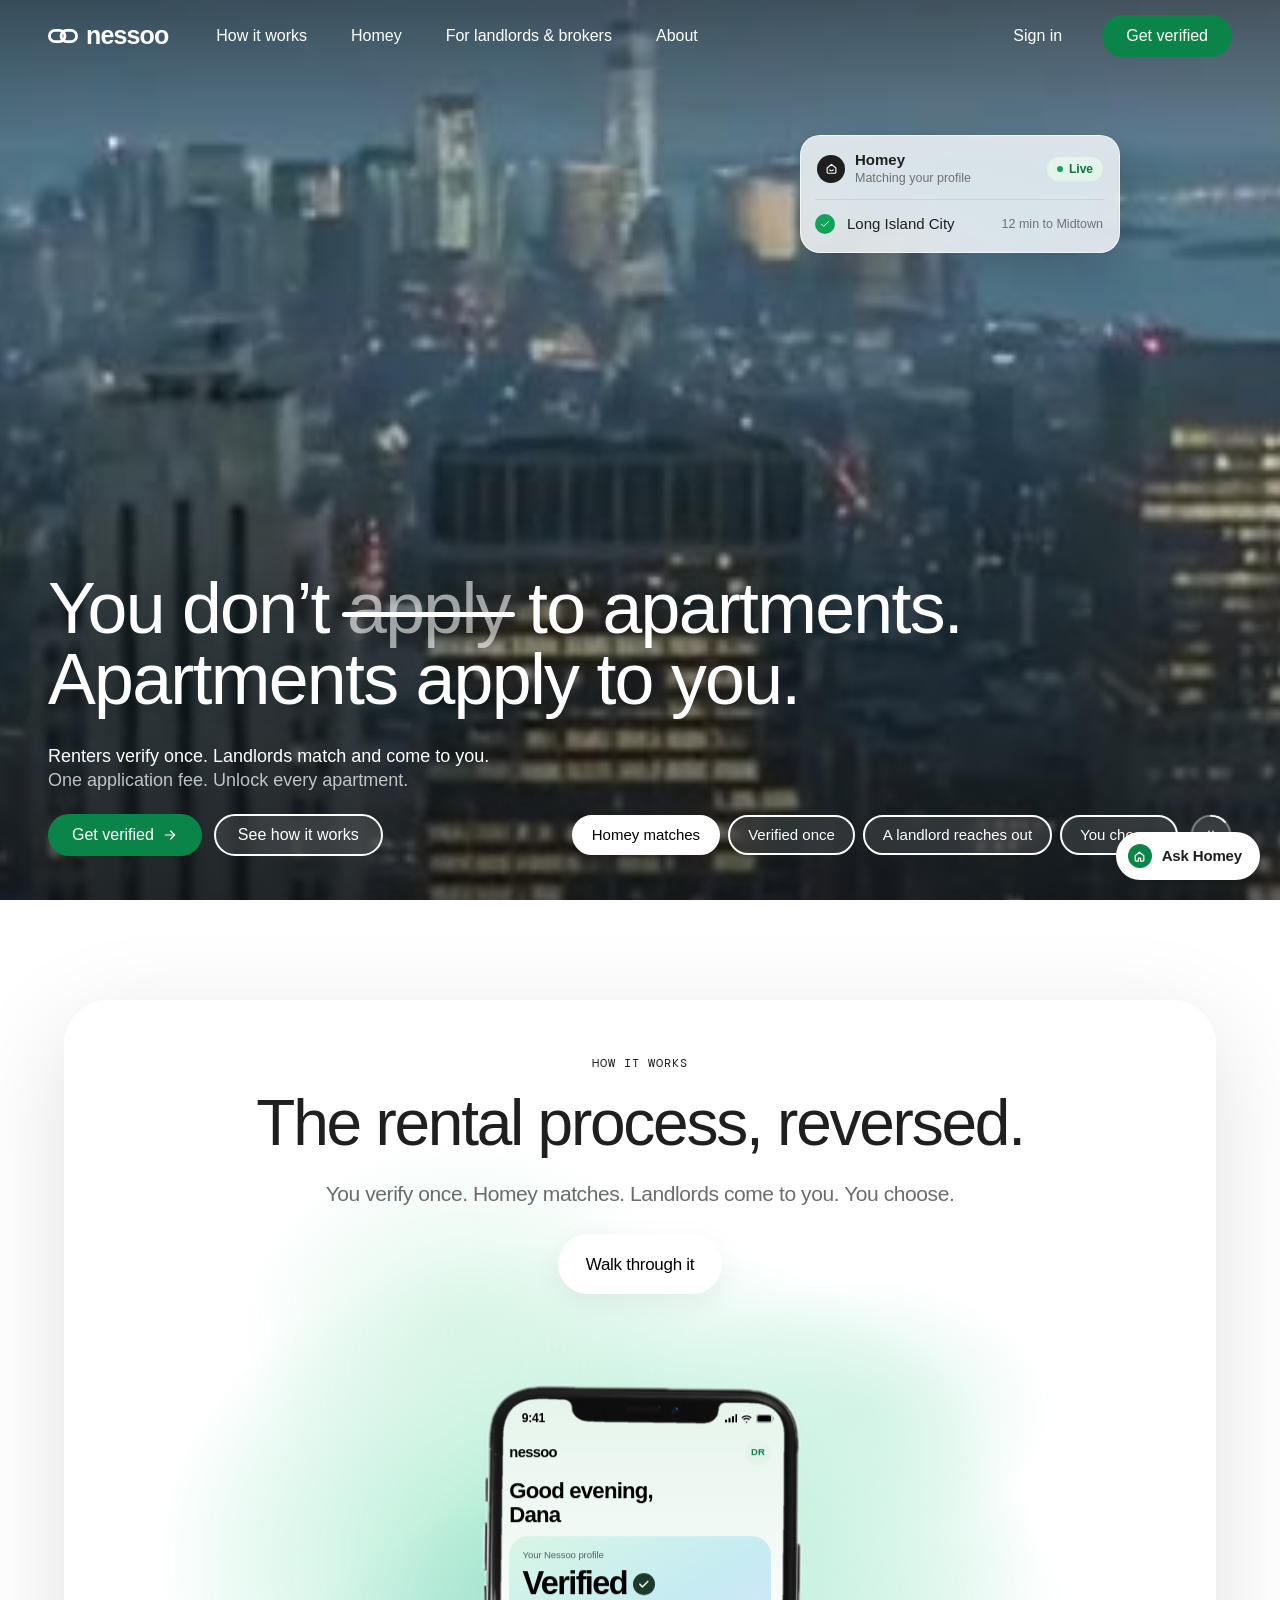
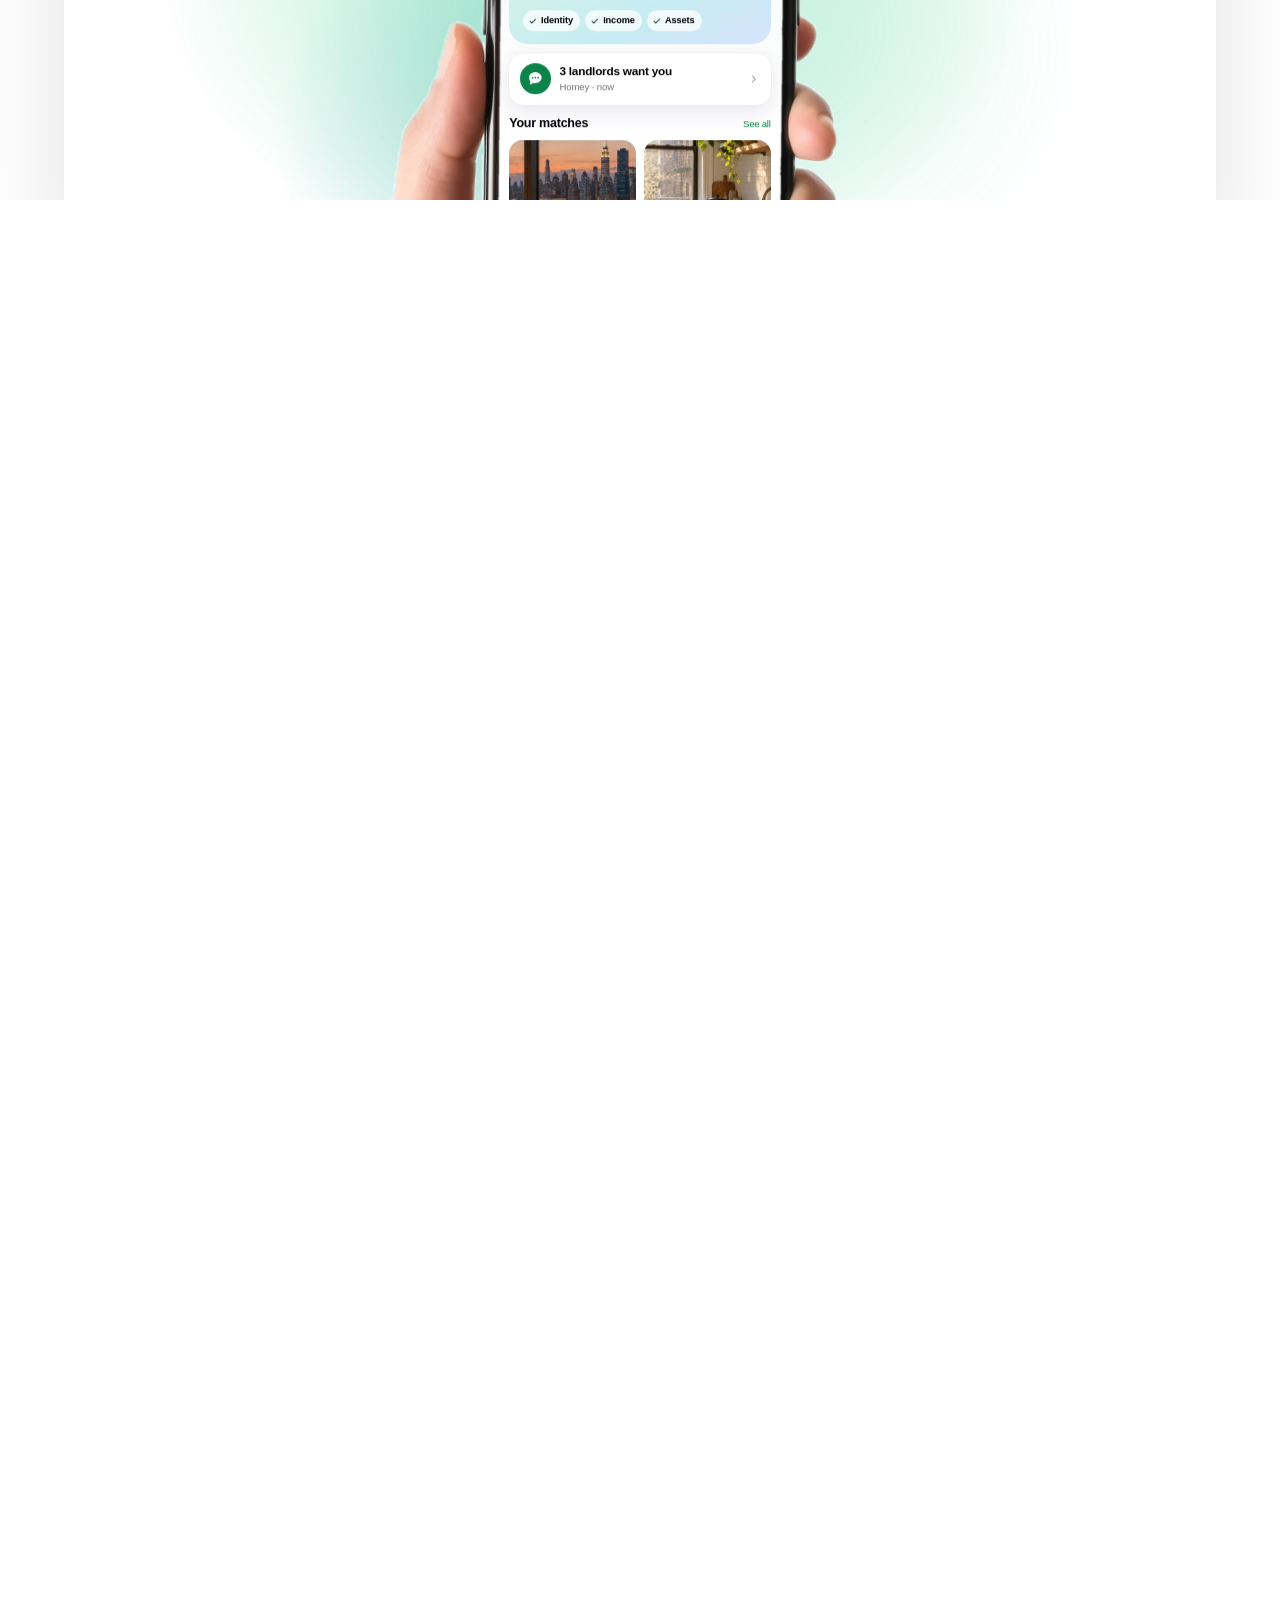
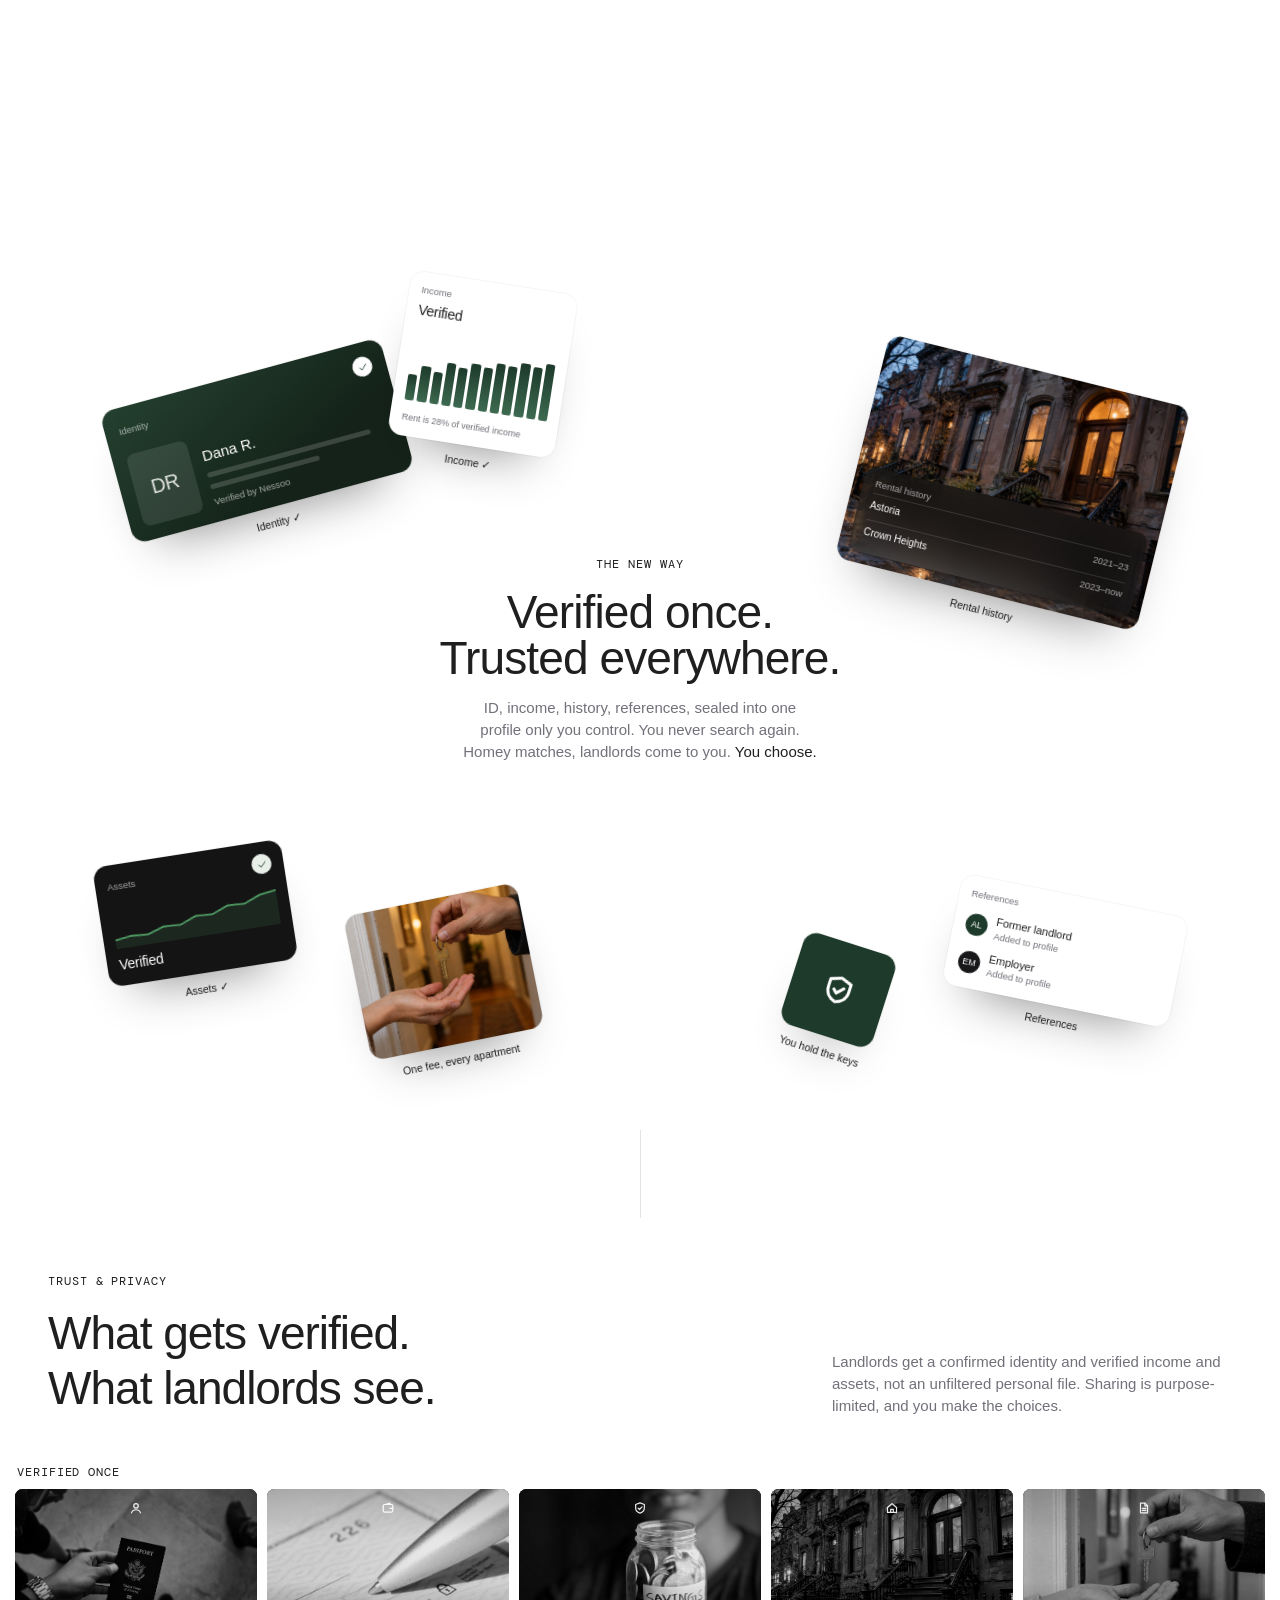
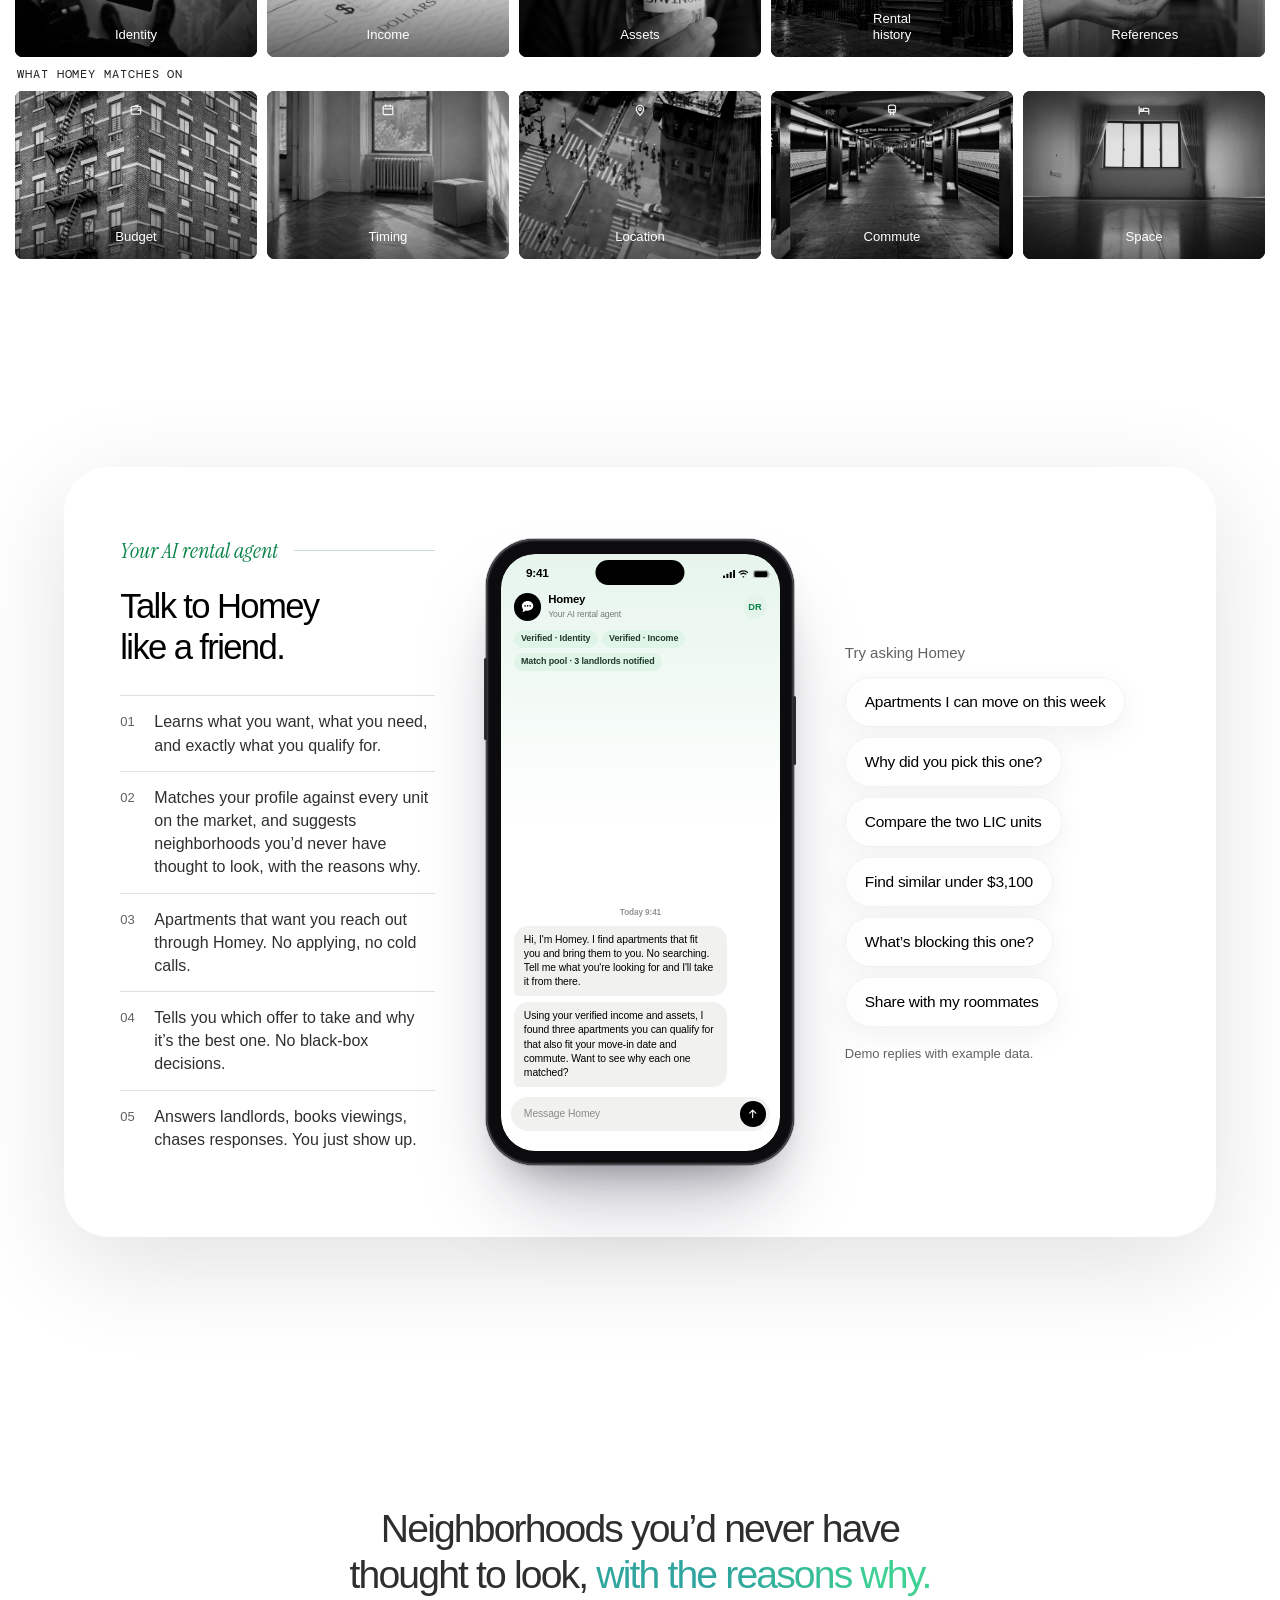
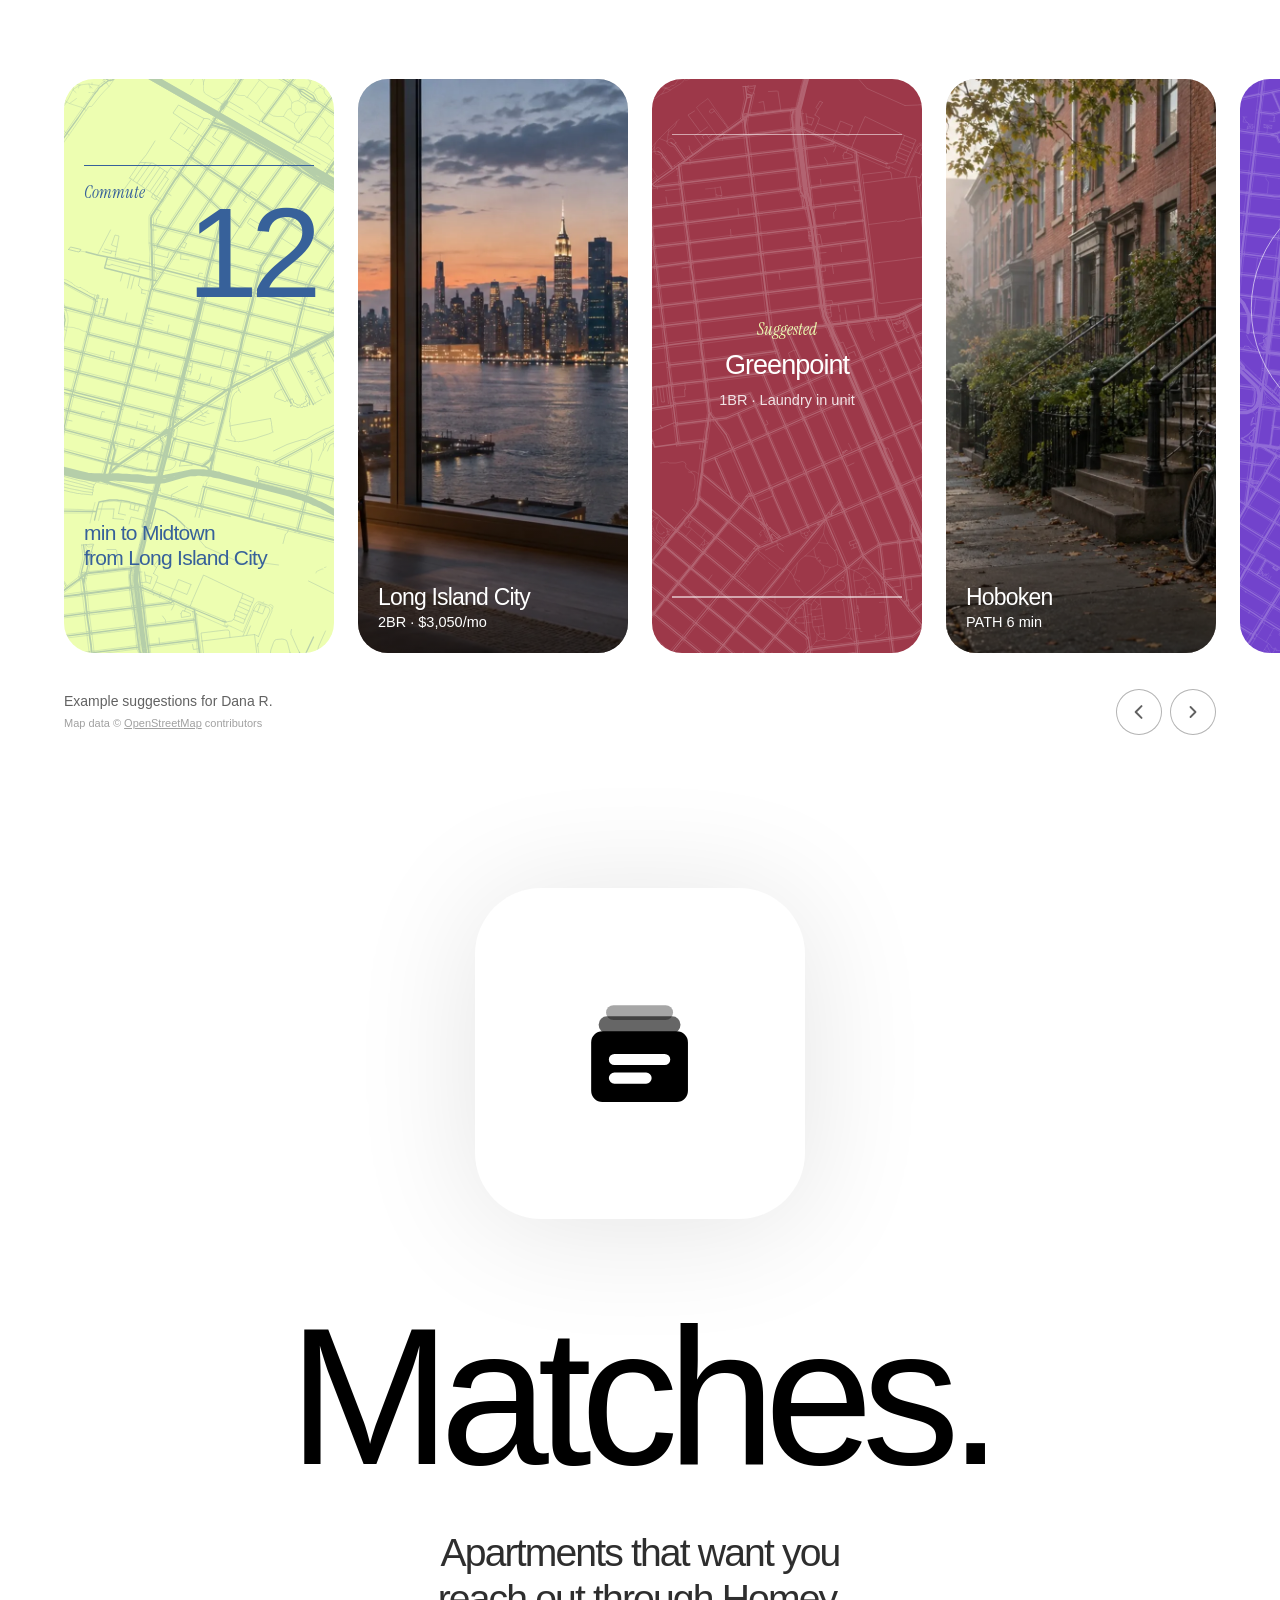
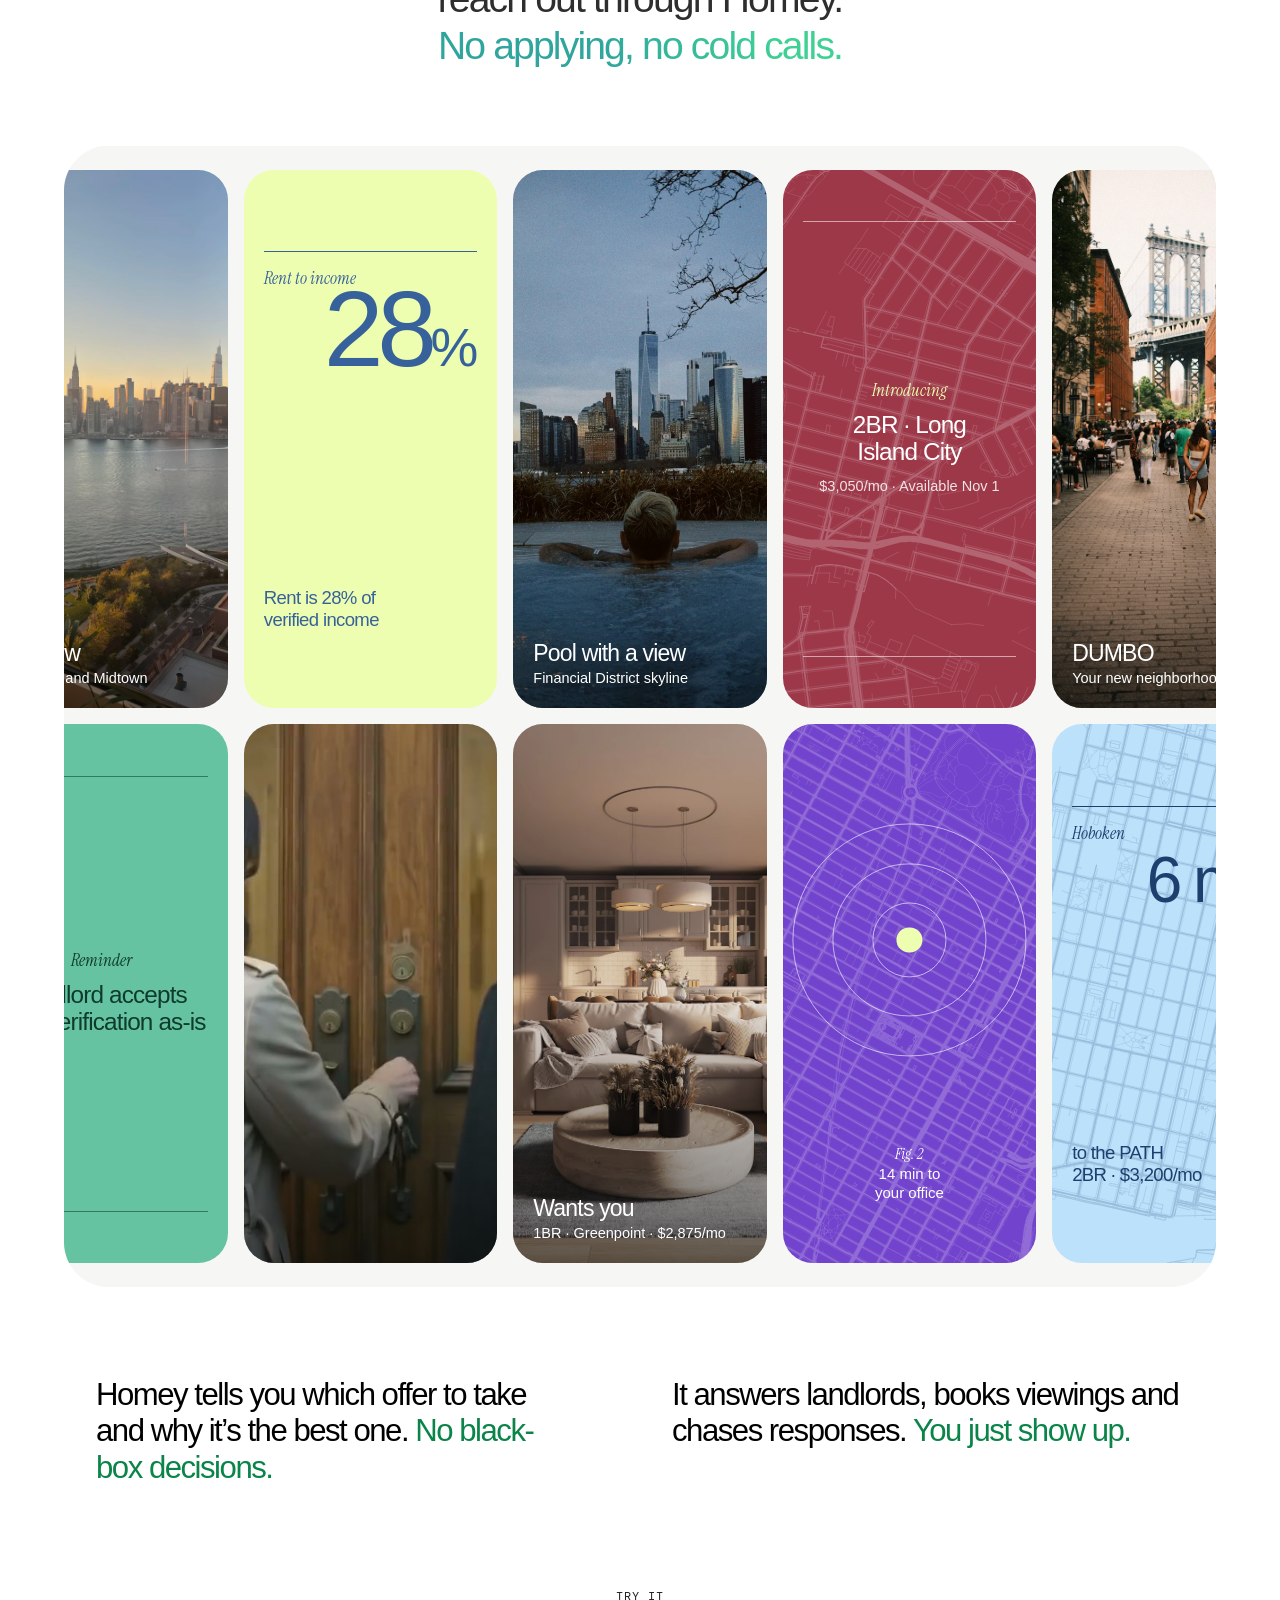
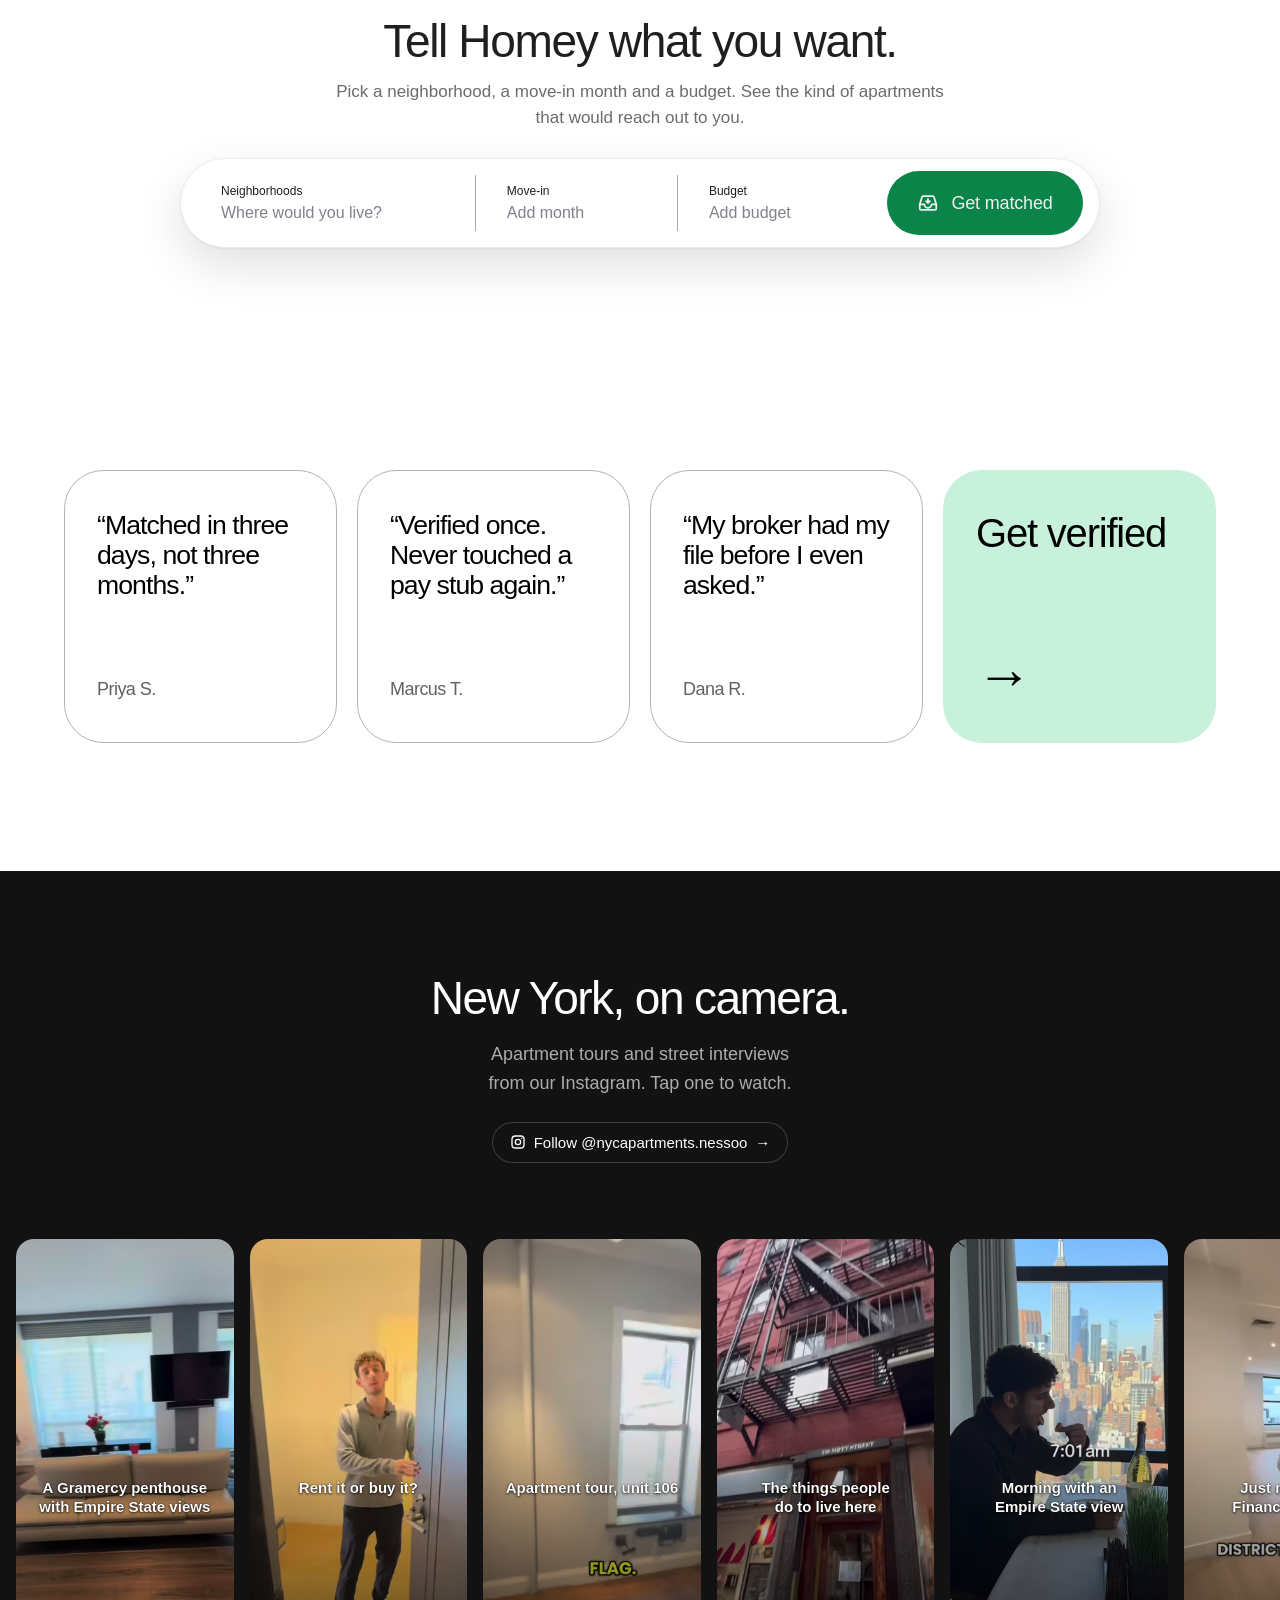
==== commit eb77318b: "Reels: apartment clips for cards 1 and 6, link @nycapartments.nessoo Co-Authored-By: Claude Opus 5.5" ====
--- a/index.html
+++ b/index.html
@@ -45,7 +45,7 @@
 <section class="ly-hero" data-hero data-nav-media aria-labelledby="ly-hero-h1"><div class="ly-hero__frame" data-hero-frame><video class="ly-hero__video" data-hero-video muted playsinline loop preload="metadata" aria-hidden="true" tabindex="-1"></video><img class="ly-hero__still" data-hero-still alt="" aria-hidden="true" decoding="async"></div><div class="ly-hero__scrim" aria-hidden="true"></div><div class="ly-hero__layer" data-hero-layer aria-hidden="true"><div class="ly-ann" data-ann data-in="0.5" data-out="6.72" data-x="0.6" data-y="0.15" data-mx="0.19" data-my="0.115"><div class="ly-ann__in ly-glass ly-match"><div class="ly-match__head"><span class="ly-disc ly-disc--sm"><svg class viewBox="0 0 24 24" fill="none" stroke="currentColor" stroke-width="1.8" stroke-linecap="round" stroke-linejoin="round" aria-hidden="true"><path d="M5 11.2L12 5.5l7 5.7V18a1.5 1.5 0 0 1-1.5 1.5h-11A1.5 1.5 0 0 1 5 18z" /><path d="M9 14.2c.8.9 1.8 1.3 3 1.3s2.2-.4 3-1.3" /></svg></span><div class="ly-match__who"><p class="ly-match__t">Homey</p><p class="ly-match__s"><span class="ly-swap" data-part data-in="0" data-out="5.5">Matching your profile</span><span class="ly-swap" data-part data-in="5.5">3 landlords notified</span></p></div><span class="ly-live"><i></i>Live</span></div><ul class="ly-match__list"><li data-part data-in="1.35"><span class="ly-check"><svg class viewBox="0 0 24 24" fill="none" stroke="currentColor" stroke-width="1.8" stroke-linecap="round" stroke-linejoin="round" aria-hidden="true"><path d="M5 12.5l4.2 4.2L19 7" /></svg></span><b>Long Island City</b><span>12 min to Midtown</span></li><li data-part data-in="2.75"><span class="ly-check"><svg class viewBox="0 0 24 24" fill="none" stroke="currentColor" stroke-width="1.8" stroke-linecap="round" stroke-linejoin="round" aria-hidden="true"><path d="M5 12.5l4.2 4.2L19 7" /></svg></span><b>Greenpoint</b><span>Laundry in unit</span></li><li data-part data-in="4.15"><span class="ly-check"><svg class viewBox="0 0 24 24" fill="none" stroke="currentColor" stroke-width="1.8" stroke-linecap="round" stroke-linejoin="round" aria-hidden="true"><path d="M5 12.5l4.2 4.2L19 7" /></svg></span><b>Fort Greene</b><span>Fits your Nov 1 move-in</span></li></ul></div></div><div class="ly-ann" data-ann data-in="7.45" data-out="11.95" data-x="0.1" data-y="0.34" data-mx="0.041" data-my="0.43"><div class="ly-ann__in ly-chip ly-vchip"><span class="ly-vchip__ring" data-part data-in="8.05"><span class="ly-check"><svg class viewBox="0 0 24 24" fill="none" stroke="currentColor" stroke-width="1.8" stroke-linecap="round" stroke-linejoin="round" aria-hidden="true"><path d="M5 12.5l4.2 4.2L19 7" /></svg></span></span>Identity</div></div><div class="ly-ann" data-ann data-in="8.05" data-out="11.95" data-x="0.5" data-y="0.36" data-mx="0.348" data-my="0.43"><div class="ly-ann__in ly-chip ly-vchip"><span class="ly-vchip__ring" data-part data-in="8.65"><span class="ly-check"><svg class viewBox="0 0 24 24" fill="none" stroke="currentColor" stroke-width="1.8" stroke-linecap="round" stroke-linejoin="round" aria-hidden="true"><path d="M5 12.5l4.2 4.2L19 7" /></svg></span></span>Income</div></div><div class="ly-ann" data-ann data-in="8.65" data-out="11.95" data-x="0.83" data-y="0.42" data-mx="0.638" data-my="0.43"><div class="ly-ann__in ly-chip ly-vchip"><span class="ly-vchip__ring" data-part data-in="9.25"><span class="ly-check"><svg class viewBox="0 0 24 24" fill="none" stroke="currentColor" stroke-width="1.8" stroke-linecap="round" stroke-linejoin="round" aria-hidden="true"><path d="M5 12.5l4.2 4.2L19 7" /></svg></span></span>Assets</div></div><div class="ly-ann" data-ann data-in="12.2" data-out="19.35" data-x="0.695" data-y="0.33" data-mx="0.184" data-my="0.41"><div class="ly-ann__in ly-glass ly-note"><div class="ly-note__state" data-part data-in="0" data-out="14.8"><span class="ly-disc"><svg class viewBox="0 0 24 24" fill="none" stroke="currentColor" stroke-width="1.8" stroke-linecap="round" stroke-linejoin="round" aria-hidden="true"><path d="M4 10.5L12 4l8 6.5V20h-5.5v-5.5h-5V20H4z" /></svg></span><div><p class="ly-note__meta">Homey · now</p><p class="ly-note__t">A landlord wants you</p><p class="ly-note__s">2BR · Fort Greene</p></div></div><div class="ly-note__state" data-part data-in="14.8"><span class="ly-disc ly-disc--green"><svg class viewBox="0 0 24 24" fill="none" stroke="currentColor" stroke-width="1.8" stroke-linecap="round" stroke-linejoin="round" aria-hidden="true"><path d="M5 12.5l4.2 4.2L19 7" /></svg></span><div><p class="ly-note__meta">Your choice</p><p class="ly-note__t">You chose this one.</p><p class="ly-note__s">2BR · Fort Greene · Move-in Nov 1</p></div></div></div></div></div><p class="ly-sr">In the film, a live layer shows Nessoo working: over the skyline Homey matches your profile to Long Island City, Greenpoint and Fort Greene; on the stoop your identity, income and assets are verified; as the key turns, a landlord with a two-bedroom in Fort Greene reaches out; at the door, you chose this one.</p><div class="ly-hero__content"><div class="ly-wrap"><h1 class="ly-h1 ly-hero__h1" id="ly-hero-h1"><span class="ly-hero__line">You don’t <s class="ly-strike">apply</s> to apartments.</span><span class="ly-hero__line">Apartments apply to you.</span></h1><div class="ly-hero__row"><div class="ly-hero__left"><p class="ly-lead ly-hero__lead">Renters verify once. Landlords match and come to you.<span>One application fee. Unlock every apartment.</span></p><div class="ly-hero__ctas"><a class="ly-btn ly-btn--accent" href="/join">Get verified <svg class="ly-arrow" viewBox="0 0 24 24" fill="none" stroke="currentColor" stroke-width="1.8" stroke-linecap="round" stroke-linejoin="round" aria-hidden="true"><path d="M5 12h14M13 6l6 6-6 6" /></svg></a><a class="ly-btn ly-btn--glass" href="#how-it-works">See how it works</a></div></div><div class="ly-hero__controls"><div class="ly-tabs ly-hero__tabs" role="tablist" aria-label="Film chapters"><button class="ly-tab" type="button" role="tab" aria-selected="true" data-chapter="city"><span class="ly-hero__tl">Homey matches</span><span class="ly-hero__ts">Match</span></button><button class="ly-tab" type="button" role="tab" aria-selected="false" data-chapter="stoop"><span class="ly-hero__tl">Verified once</span><span class="ly-hero__ts">Verify</span></button><button class="ly-tab" type="button" role="tab" aria-selected="false" data-chapter="key"><span class="ly-hero__tl">A landlord reaches out</span><span class="ly-hero__ts">Hear back</span></button><button class="ly-tab" type="button" role="tab" aria-selected="false" data-chapter="door"><span class="ly-hero__tl">You choose</span><span class="ly-hero__ts">Choose</span></button></div><button class="ly-hero__pause" type="button" data-hero-pause aria-label="Pause film" aria-pressed="false"><svg class="ly-hero__ring" viewBox="0 0 44 44" aria-hidden="true"><circle cx="22" cy="22" r="20"></circle><circle cx="22" cy="22" r="20" data-hero-ring></circle></svg><span class="ly-hero__pi ly-hero__pi--pause"><svg class viewBox="0 0 24 24" fill="none" stroke="currentColor" stroke-width="1.8" stroke-linecap="round" stroke-linejoin="round" aria-hidden="true"><path d="M9 6.5v11M15 6.5v11" /></svg></span><span class="ly-hero__pi ly-hero__pi--play"><svg class viewBox="0 0 24 24" fill="none" stroke="currentColor" stroke-width="1.8" stroke-linecap="round" stroke-linejoin="round" aria-hidden="true"><path d="M8 6l10 6-10 6z" fill="currentColor" /></svg></span></button></div></div></div></div></section>
 <div class="p-app"><section class="p-stage" id="how-it-works" aria-label="How Nessoo works" data-stage><div class="p-stage-pin" data-pin><div class="p-stage-shadow" data-shadow aria-hidden="true"></div><div class="p-stage-card" data-card><div class="p-atmo" aria-hidden="true"><div class="p-atmo-l is-bloom is-on" data-atmo="0"></div><div class="p-atmo-l is-mint" data-atmo="w"></div><div class="p-atmo-l is-lilac" data-atmo="1"></div><div class="p-atmo-l is-green" data-atmo="2"></div><div class="p-atmo-l is-lime" data-atmo="3"></div><div class="p-atmo-l is-sky" data-atmo="4"></div><div class="p-atmo-l is-pink" data-atmo="5"></div><div class="p-atmo-l is-dusk" data-atmo="6"></div></div><div class="p-giants" aria-hidden="true"><div class="p-giant is-l p-g-mint" data-giant>verify</div><div class="p-giant is-r p-g-teal" data-giant>once.</div></div><div class="p-hero-copy" data-hero-copy><p class="m-eyebrow">How it works</p><h2 class="p-hero-h">The rental process, reversed.</h2><p class="p-hero-sub">You verify once. Homey matches. Landlords come to you. You choose.</p><div class="p-hero-ctas"><a class="p-pill p-pill--white p-pill--lg" href="#steps" data-jump-steps>Walk through it</a></div></div><div class="p-hero-phone" data-phone><div class="p-hand p-hero-hand"><div class="p-scr"><div class="p-stack" data-stack><div class="p-ui is-tint-lilac is-active" data-step="0"><div class="p-sb"><span class="p-sb-time">9:41</span><span></span><span class="p-sb-icons"><svg class aria-hidden="true" viewBox="0 0 18 12" fill="currentColor"><rect x="0" y="8" width="3" height="4" rx=".8"></rect><rect x="5" y="5.5" width="3" height="6.5" rx=".8"></rect><rect x="10" y="3" width="3" height="9" rx=".8"></rect><rect x="15" y="0" width="3" height="12" rx=".8"></rect></svg><svg class aria-hidden="true" viewBox="0 0 16 12" fill="currentColor"><path d="M8 2.2c2.4 0 4.6.9 6.2 2.5l1.2-1.3A10.3 10.3 0 0 0 8 .4 10.3 10.3 0 0 0 .6 3.4l1.2 1.3A8.6 8.6 0 0 1 8 2.2zm0 3.6c1.4 0 2.7.5 3.7 1.4L13 5.9a7.3 7.3 0 0 0-10 0l1.3 1.3c1-.9 2.3-1.4 3.7-1.4zM8 9.3c.6 0 1.1.2 1.5.6L8 11.6 6.5 9.9c.4-.4.9-.6 1.5-.6z"></path></svg><svg class aria-hidden="true" viewBox="0 0 27 13" fill="none"><rect x=".5" y=".5" width="23" height="12" rx="3.5" stroke="currentColor" opacity=".4"></rect><rect x="2" y="2" width="20" height="9" rx="2.2" fill="currentColor"></rect><path d="M25 4.5v4c.8-.3 1.3-1.1 1.3-2s-.5-1.7-1.3-2z" fill="currentColor" opacity=".45"></path></svg></span></div><div class="p-body"><div class="p-hdr"><span class="p-hdr-word">nessoo</span><span class="p-av">DR</span></div><p class="p-lt">Good evening,<br>Dana</p><div class="p-prof"><div class="p-prof-k">Your Nessoo profile</div><div class="p-prof-v">Verified <span class="p-seal"><svg class aria-hidden="true" viewBox="0 0 24 24" fill="none" stroke="currentColor" stroke-width="2.6" stroke-linecap="round" stroke-linejoin="round"><path d="M5 12.5l4.5 4.5L19 7.5"></path></svg></span></div><div class="p-ticks"><span class="p-tick"><svg class aria-hidden="true" viewBox="0 0 24 24" fill="none" stroke="currentColor" stroke-width="2.6" stroke-linecap="round" stroke-linejoin="round"><path d="M5 12.5l4.5 4.5L19 7.5"></path></svg>Identity</span><span class="p-tick"><svg class aria-hidden="true" viewBox="0 0 24 24" fill="none" stroke="currentColor" stroke-width="2.6" stroke-linecap="round" stroke-linejoin="round"><path d="M5 12.5l4.5 4.5L19 7.5"></path></svg>Income</span><span class="p-tick"><svg class aria-hidden="true" viewBox="0 0 24 24" fill="none" stroke="currentColor" stroke-width="2.6" stroke-linecap="round" stroke-linejoin="round"><path d="M5 12.5l4.5 4.5L19 7.5"></path></svg>Assets</span></div></div><div class="p-note"><span class="p-note-ic"><svg class aria-hidden="true" viewBox="0 0 24 24" fill="currentColor"><path d="M12 3c5 0 9 3.4 9 7.8s-4 7.8-9 7.8c-.9 0-1.8-.1-2.6-.3L5 20.5c-.5.3-1.1-.2-.9-.7l1-3.1C3.8 15.3 3 13.2 3 10.8 3 6.4 7 3 12 3zm-4 6.6a1.3 1.3 0 1 0 0 2.6 1.3 1.3 0 0 0 0-2.6zm4 0a1.3 1.3 0 1 0 0 2.6 1.3 1.3 0 0 0 0-2.6zm4 0a1.3 1.3 0 1 0 0 2.6 1.3 1.3 0 0 0 0-2.6z"></path></svg></span><span><span class="p-note-t">3 landlords want you</span><br><span class="p-note-s">Homey · now</span></span><svg class="p-chev" aria-hidden="true" viewBox="0 0 24 24" fill="none" stroke="currentColor" stroke-width="2.2" stroke-linecap="round" stroke-linejoin="round"><path d="M9 6l6 6-6 6"></path></svg></div><div class="p-sl">Your matches <small>See all</small></div><div class="p-minis"><div class="p-mini"><img src="/app/img/tall-lic-window-skyline-dusk.webp" alt="" loading="lazy"><b>2BR · Long Island City</b></div><div class="p-mini"><img src="/app/img/tall-kitchen-morning.webp" alt="" loading="lazy"><b>1BR · Greenpoint</b></div></div></div><div class="p-tabs"><span class="p-tab is-on"><svg class aria-hidden="true" viewBox="0 0 24 24" fill="currentColor"><path d="M11.3 3.3a1.1 1.1 0 0 1 1.4 0l7.6 6.4c.4.3.7.8.7 1.4v8.4c0 1-.8 1.8-1.8 1.8h-4v-5.6a1.2 1.2 0 0 0-1.2-1.2h-4a1.2 1.2 0 0 0-1.2 1.2v5.6H4.8c-1 0-1.8-.8-1.8-1.8v-8.4c0-.6.3-1.1.7-1.4z"></path></svg><span>Home</span></span><span class="p-tab"><svg class aria-hidden="true" viewBox="0 0 24 24" fill="currentColor"><path d="M12 3c5 0 9 3.4 9 7.8s-4 7.8-9 7.8c-.9 0-1.8-.1-2.6-.3L5 20.5c-.5.3-1.1-.2-.9-.7l1-3.1C3.8 15.3 3 13.2 3 10.8 3 6.4 7 3 12 3zm-4 6.6a1.3 1.3 0 1 0 0 2.6 1.3 1.3 0 0 0 0-2.6zm4 0a1.3 1.3 0 1 0 0 2.6 1.3 1.3 0 0 0 0-2.6zm4 0a1.3 1.3 0 1 0 0 2.6 1.3 1.3 0 0 0 0-2.6z"></path></svg><span>Homey</span></span><span class="p-tab"><svg class aria-hidden="true" viewBox="0 0 24 24" fill="currentColor"><path d="M7 3.5h10A2.5 2.5 0 0 1 19.5 6v12a2.5 2.5 0 0 1-2.5 2.5H7A2.5 2.5 0 0 1 4.5 18V6A2.5 2.5 0 0 1 7 3.5zm1.5 4a1 1 0 0 0 0 2h7a1 1 0 1 0 0-2zm0 4a1 1 0 0 0 0 2h7a1 1 0 1 0 0-2zm0 4a1 1 0 0 0 0 2h4a1 1 0 1 0 0-2z"></path></svg><span>Matches</span></span><span class="p-tab"><svg class aria-hidden="true" viewBox="0 0 24 24" fill="currentColor"><circle cx="12" cy="8" r="4.2"></circle><path d="M4 19.6c0-3.6 3.6-6 8-6s8 2.4 8 6c0 .5-.4.9-.9.9H4.9a.9.9 0 0 1-.9-.9z"></path></svg><span>Profile</span></span></div></div><div class="p-ui is-after" data-step="1" aria-hidden="true"><div class="p-sb"><span class="p-sb-time">9:41</span><span></span><span class="p-sb-icons"><svg class aria-hidden="true" viewBox="0 0 18 12" fill="currentColor"><rect x="0" y="8" width="3" height="4" rx=".8"></rect><rect x="5" y="5.5" width="3" height="6.5" rx=".8"></rect><rect x="10" y="3" width="3" height="9" rx=".8"></rect><rect x="15" y="0" width="3" height="12" rx=".8"></rect></svg><svg class aria-hidden="true" viewBox="0 0 16 12" fill="currentColor"><path d="M8 2.2c2.4 0 4.6.9 6.2 2.5l1.2-1.3A10.3 10.3 0 0 0 8 .4 10.3 10.3 0 0 0 .6 3.4l1.2 1.3A8.6 8.6 0 0 1 8 2.2zm0 3.6c1.4 0 2.7.5 3.7 1.4L13 5.9a7.3 7.3 0 0 0-10 0l1.3 1.3c1-.9 2.3-1.4 3.7-1.4zM8 9.3c.6 0 1.1.2 1.5.6L8 11.6 6.5 9.9c.4-.4.9-.6 1.5-.6z"></path></svg><svg class aria-hidden="true" viewBox="0 0 27 13" fill="none"><rect x=".5" y=".5" width="23" height="12" rx="3.5" stroke="currentColor" opacity=".4"></rect><rect x="2" y="2" width="20" height="9" rx="2.2" fill="currentColor"></rect><path d="M25 4.5v4c.8-.3 1.3-1.1 1.3-2s-.5-1.7-1.3-2z" fill="currentColor" opacity=".45"></path></svg></span></div><div class="p-body"><div class="p-hdr"><span class="p-back"><svg class aria-hidden="true" viewBox="0 0 24 24" fill="none" stroke="currentColor" stroke-width="2.4" stroke-linecap="round" stroke-linejoin="round"><path d="M15 5l-7 7 7 7"></path></svg></span><span class="p-hdr-mid">Step 1 of 2</span><span style="width:9%"></span></div><div class="p-prog"><i style="width:50%"></i></div><p class="p-lt">Verify your identity</p><p class="p-lt-sub">Once. Landlords see a confirmed identity, not your documents.</p><div class="p-scan"><div class="p-idc"><div class="p-idc-ph"></div><div class="p-idc-l"><b>RIVERA, DANA</b><i style="width:90%"></i><i style="width:70%"></i><i style="width:80%"></i><i style="width:46%"></i></div></div><span class="p-scanline"></span></div><div class="p-rows"><div class="p-row"><span class="p-row-ic is-ok"><svg class aria-hidden="true" viewBox="0 0 24 24" fill="none" stroke="currentColor" stroke-width="2.6" stroke-linecap="round" stroke-linejoin="round"><path d="M5 12.5l4.5 4.5L19 7.5"></path></svg></span><span><span class="p-row-t">ID document</span><br><span class="p-row-s">Scanned and matched</span></span><span class="p-row-end is-ok">Done</span></div><div class="p-row"><span class="p-row-ic is-violet"><svg class aria-hidden="true" viewBox="0 0 24 24" fill="currentColor"><circle cx="12" cy="8" r="4.2"></circle><path d="M4 19.6c0-3.6 3.6-6 8-6s8 2.4 8 6c0 .5-.4.9-.9.9H4.9a.9.9 0 0 1-.9-.9z"></path></svg></span><span><span class="p-row-t">Identity</span><br><span class="p-row-s">Confirming who you are</span></span><span class="p-row-end is-muted">Checking…</span></div></div></div><div class="p-ufoot"><span class="p-pb">Continue</span></div></div><div class="p-ui is-tint-mint is-after" data-step="2" aria-hidden="true"><div class="p-sb"><span class="p-sb-time">9:41</span><span></span><span class="p-sb-icons"><svg class aria-hidden="true" viewBox="0 0 18 12" fill="currentColor"><rect x="0" y="8" width="3" height="4" rx=".8"></rect><rect x="5" y="5.5" width="3" height="6.5" rx=".8"></rect><rect x="10" y="3" width="3" height="9" rx=".8"></rect><rect x="15" y="0" width="3" height="12" rx=".8"></rect></svg><svg class aria-hidden="true" viewBox="0 0 16 12" fill="currentColor"><path d="M8 2.2c2.4 0 4.6.9 6.2 2.5l1.2-1.3A10.3 10.3 0 0 0 8 .4 10.3 10.3 0 0 0 .6 3.4l1.2 1.3A8.6 8.6 0 0 1 8 2.2zm0 3.6c1.4 0 2.7.5 3.7 1.4L13 5.9a7.3 7.3 0 0 0-10 0l1.3 1.3c1-.9 2.3-1.4 3.7-1.4zM8 9.3c.6 0 1.1.2 1.5.6L8 11.6 6.5 9.9c.4-.4.9-.6 1.5-.6z"></path></svg><svg class aria-hidden="true" viewBox="0 0 27 13" fill="none"><rect x=".5" y=".5" width="23" height="12" rx="3.5" stroke="currentColor" opacity=".4"></rect><rect x="2" y="2" width="20" height="9" rx="2.2" fill="currentColor"></rect><path d="M25 4.5v4c.8-.3 1.3-1.1 1.3-2s-.5-1.7-1.3-2z" fill="currentColor" opacity=".45"></path></svg></span></div><div class="p-body"><div class="p-hdr"><span class="p-back"><svg class aria-hidden="true" viewBox="0 0 24 24" fill="none" stroke="currentColor" stroke-width="2.4" stroke-linecap="round" stroke-linejoin="round"><path d="M15 5l-7 7 7 7"></path></svg></span><span class="p-hdr-mid">Step 2 of 2</span><span style="width:9%"></span></div><div class="p-prog"><i style="width:100%;background:var(--brand-green)"></i></div><p class="p-lt">Income &amp; assets</p><p class="p-lt-sub">Verified once, sealed into one profile only you control.</p><div class="p-c is-white" style="padding-top:calc(var(--p)*4);padding-bottom:calc(var(--p)*4)"><div class="p-rows"><div class="p-row"><span class="p-row-ic is-ok"><svg class aria-hidden="true" viewBox="0 0 24 24" fill="currentColor"><circle cx="12" cy="8" r="4.2"></circle><path d="M4 19.6c0-3.6 3.6-6 8-6s8 2.4 8 6c0 .5-.4.9-.9.9H4.9a.9.9 0 0 1-.9-.9z"></path></svg></span><span><span class="p-row-t">Identity</span><br><span class="p-row-s">Confirmed</span></span><span class="p-row-end is-ok"><svg class aria-hidden="true" viewBox="0 0 24 24" fill="none" stroke="currentColor" stroke-width="2.6" stroke-linecap="round" stroke-linejoin="round"><path d="M5 12.5l4.5 4.5L19 7.5"></path></svg>Verified</span></div><div class="p-row"><span class="p-row-ic is-ok"><svg class aria-hidden="true" viewBox="0 0 64 64" fill="currentColor"><path d="M8 16h48a5 5 0 0 1 5 5v22a5 5 0 0 1-5 5H8a5 5 0 0 1-5-5V21a5 5 0 0 1 5-5zm24 7a9 9 0 1 0 0 18 9 9 0 0 0 0-18zM12 27a4 4 0 1 0 0 8 4 4 0 0 0 0-8zm40 0a4 4 0 1 0 0 8 4 4 0 0 0 0-8z" fill-rule="evenodd"></path></svg></span><span><span class="p-row-t">Income</span><br><span class="p-row-s">From your payroll</span></span><span class="p-row-end is-ok"><svg class aria-hidden="true" viewBox="0 0 24 24" fill="none" stroke="currentColor" stroke-width="2.6" stroke-linecap="round" stroke-linejoin="round"><path d="M5 12.5l4.5 4.5L19 7.5"></path></svg>Verified</span></div><div class="p-row"><span class="p-row-ic is-ok"><svg class aria-hidden="true" viewBox="0 0 64 64" fill="currentColor"><path d="M11 8h42a6 6 0 0 1 6 6v32a6 6 0 0 1-6 6h-3v3a3 3 0 0 1-6 0v-3H20v3a3 3 0 0 1-6 0v-3h-3a6 6 0 0 1-6-6V14a6 6 0 0 1 6-6zm21 11a11 11 0 1 0 0 22 11 11 0 0 0 0-22zm0 7a4 4 0 1 1 0 8 4 4 0 0 1 0-8zm18-7a2.5 2.5 0 0 0-2.5 2.5v17a2.5 2.5 0 0 0 5 0v-17A2.5 2.5 0 0 0 50 19z" fill-rule="evenodd"></path></svg></span><span><span class="p-row-t">Assets</span><br><span class="p-row-s">From your bank</span></span><span class="p-row-end is-ok"><svg class aria-hidden="true" viewBox="0 0 24 24" fill="none" stroke="currentColor" stroke-width="2.6" stroke-linecap="round" stroke-linejoin="round"><path d="M5 12.5l4.5 4.5L19 7.5"></path></svg>Verified</span></div><div class="p-row"><span class="p-row-ic"><svg class aria-hidden="true" viewBox="0 0 24 24" fill="currentColor"><path d="M7 3.5h10A2.5 2.5 0 0 1 19.5 6v12a2.5 2.5 0 0 1-2.5 2.5H7A2.5 2.5 0 0 1 4.5 18V6A2.5 2.5 0 0 1 7 3.5zm1.5 4a1 1 0 0 0 0 2h7a1 1 0 1 0 0-2zm0 4a1 1 0 0 0 0 2h7a1 1 0 1 0 0-2zm0 4a1 1 0 0 0 0 2h4a1 1 0 1 0 0-2z"></path></svg></span><span><span class="p-row-t">Rental history</span><br><span class="p-row-s">Optional</span></span><span class="p-row-end is-muted"><svg class aria-hidden="true" viewBox="0 0 24 24" fill="none" stroke="currentColor" stroke-width="2.2" stroke-linecap="round"><path d="M12 5v14M5 12h14"></path></svg>Add</span></div><div class="p-row"><span class="p-row-ic"><svg class aria-hidden="true" viewBox="0 0 24 24" fill="currentColor"><path d="M12 3c5 0 9 3.4 9 7.8s-4 7.8-9 7.8c-.9 0-1.8-.1-2.6-.3L5 20.5c-.5.3-1.1-.2-.9-.7l1-3.1C3.8 15.3 3 13.2 3 10.8 3 6.4 7 3 12 3zm-4 6.6a1.3 1.3 0 1 0 0 2.6 1.3 1.3 0 0 0 0-2.6zm4 0a1.3 1.3 0 1 0 0 2.6 1.3 1.3 0 0 0 0-2.6zm4 0a1.3 1.3 0 1 0 0 2.6 1.3 1.3 0 0 0 0-2.6z"></path></svg></span><span><span class="p-row-t">References</span><br><span class="p-row-s">Optional</span></span><span class="p-row-end is-muted"><svg class aria-hidden="true" viewBox="0 0 24 24" fill="none" stroke="currentColor" stroke-width="2.2" stroke-linecap="round"><path d="M12 5v14M5 12h14"></path></svg>Add</span></div></div></div><div class="p-note" style="box-shadow:none;background:#e3f4ec"><span class="p-note-ic" style="background:var(--brand-green)"><svg class aria-hidden="true" viewBox="0 0 24 24" fill="currentColor"><path d="M7 10V8a5 5 0 0 1 10 0v2h.5A2.5 2.5 0 0 1 20 12.5v7a2.5 2.5 0 0 1-2.5 2.5h-11A2.5 2.5 0 0 1 4 19.5v-7A2.5 2.5 0 0 1 6.5 10H7zm2.2 0h5.6V8a2.8 2.8 0 0 0-5.6 0v2z"></path></svg></span><span><span class="p-note-t" style="font-size:calc(var(--p)*14.5)">You hold the keys</span><br><span class="p-note-s">Share only what a match needs.</span></span></div></div><div class="p-ufoot"><span class="p-pb">Done</span></div></div><div class="p-ui is-tint-lime is-after" data-step="3" aria-hidden="true"><div class="p-sb"><span class="p-sb-time">9:41</span><span></span><span class="p-sb-icons"><svg class aria-hidden="true" viewBox="0 0 18 12" fill="currentColor"><rect x="0" y="8" width="3" height="4" rx=".8"></rect><rect x="5" y="5.5" width="3" height="6.5" rx=".8"></rect><rect x="10" y="3" width="3" height="9" rx=".8"></rect><rect x="15" y="0" width="3" height="12" rx=".8"></rect></svg><svg class aria-hidden="true" viewBox="0 0 16 12" fill="currentColor"><path d="M8 2.2c2.4 0 4.6.9 6.2 2.5l1.2-1.3A10.3 10.3 0 0 0 8 .4 10.3 10.3 0 0 0 .6 3.4l1.2 1.3A8.6 8.6 0 0 1 8 2.2zm0 3.6c1.4 0 2.7.5 3.7 1.4L13 5.9a7.3 7.3 0 0 0-10 0l1.3 1.3c1-.9 2.3-1.4 3.7-1.4zM8 9.3c.6 0 1.1.2 1.5.6L8 11.6 6.5 9.9c.4-.4.9-.6 1.5-.6z"></path></svg><svg class aria-hidden="true" viewBox="0 0 27 13" fill="none"><rect x=".5" y=".5" width="23" height="12" rx="3.5" stroke="currentColor" opacity=".4"></rect><rect x="2" y="2" width="20" height="9" rx="2.2" fill="currentColor"></rect><path d="M25 4.5v4c.8-.3 1.3-1.1 1.3-2s-.5-1.7-1.3-2z" fill="currentColor" opacity=".45"></path></svg></span></div><div class="p-body"><div class="p-hdr"><span class="p-homey-h"><span class="p-homey-av"><svg class aria-hidden="true" viewBox="0 0 24 24" fill="currentColor"><path d="M12 3c5 0 9 3.4 9 7.8s-4 7.8-9 7.8c-.9 0-1.8-.1-2.6-.3L5 20.5c-.5.3-1.1-.2-.9-.7l1-3.1C3.8 15.3 3 13.2 3 10.8 3 6.4 7 3 12 3zm-4 6.6a1.3 1.3 0 1 0 0 2.6 1.3 1.3 0 0 0 0-2.6zm4 0a1.3 1.3 0 1 0 0 2.6 1.3 1.3 0 0 0 0-2.6zm4 0a1.3 1.3 0 1 0 0 2.6 1.3 1.3 0 0 0 0-2.6z"></path></svg></span><span><span class="p-homey-n">Homey</span><br><span class="p-homey-s">Your AI rental agent</span></span></span><span class="p-av">DR</span></div><div class="p-msgs"><div class="p-b is-h">Tell me what you're looking for and I'll take it from there.</div><div class="p-b is-me">2BR, under $3,100, moving Nov 1. Close to Midtown.</div><div class="p-b is-h" style="max-width:100%;width:100%;background:transparent;padding:0"><div class="p-fit"><div><small>Budget</small><b>Under $3,100</b></div><div><small>Move-in</small><b>Nov 1</b></div><div><small>Commute</small><b>Near Midtown</b></div><div><small>Space</small><b>2 bedrooms</b></div><div class="is-wide"><small>Neighborhoods</small><b>Open to suggestions</b></div></div></div><div class="p-b is-h">Paired with your verified income and assets, I'll only bring you homes you can qualify for.</div></div></div><div class="p-composer"><span class="p-txt">Message Homey</span><span class="p-go"><svg class aria-hidden="true" viewBox="0 0 24 24" fill="currentColor"><path d="M12 4.5a1 1 0 0 1 .7.3l5.5 5.5a1 1 0 1 1-1.4 1.4L13 7.9V19a1 1 0 1 1-2 0V7.9l-3.8 3.8a1 1 0 0 1-1.4-1.4l5.5-5.5a1 1 0 0 1 .7-.3z"></path></svg></span></div></div><div class="p-ui is-tint-sky is-after" data-step="4" aria-hidden="true"><div class="p-sb"><span class="p-sb-time">9:41</span><span></span><span class="p-sb-icons"><svg class aria-hidden="true" viewBox="0 0 18 12" fill="currentColor"><rect x="0" y="8" width="3" height="4" rx=".8"></rect><rect x="5" y="5.5" width="3" height="6.5" rx=".8"></rect><rect x="10" y="3" width="3" height="9" rx=".8"></rect><rect x="15" y="0" width="3" height="12" rx=".8"></rect></svg><svg class aria-hidden="true" viewBox="0 0 16 12" fill="currentColor"><path d="M8 2.2c2.4 0 4.6.9 6.2 2.5l1.2-1.3A10.3 10.3 0 0 0 8 .4 10.3 10.3 0 0 0 .6 3.4l1.2 1.3A8.6 8.6 0 0 1 8 2.2zm0 3.6c1.4 0 2.7.5 3.7 1.4L13 5.9a7.3 7.3 0 0 0-10 0l1.3 1.3c1-.9 2.3-1.4 3.7-1.4zM8 9.3c.6 0 1.1.2 1.5.6L8 11.6 6.5 9.9c.4-.4.9-.6 1.5-.6z"></path></svg><svg class aria-hidden="true" viewBox="0 0 27 13" fill="none"><rect x=".5" y=".5" width="23" height="12" rx="3.5" stroke="currentColor" opacity=".4"></rect><rect x="2" y="2" width="20" height="9" rx="2.2" fill="currentColor"></rect><path d="M25 4.5v4c.8-.3 1.3-1.1 1.3-2s-.5-1.7-1.3-2z" fill="currentColor" opacity=".45"></path></svg></span></div><div class="p-body"><div class="p-hdr"><span class="p-hdr-word">Matches</span><span class="p-av">DR</span></div><div class="p-count"><span class="p-count-n">3</span><span class="p-count-t">landlords<br>want you</span></div><div class="p-c is-white" style="padding-top:calc(var(--p)*2);padding-bottom:calc(var(--p)*2)"><div class="p-rows"><div class="p-row"><span class="p-thumb"><img src="/app/img/tall-lic-window-skyline-dusk.webp" alt="" loading="lazy"></span><span><span class="p-row-t">2BR · Long Island City</span><br><span class="p-row-s">$3,050/mo · Available Nov 1</span></span><span class="p-row-end"><span class="p-badge">New</span></span></div><div class="p-row"><span class="p-thumb"><img src="/app/img/tall-kitchen-morning.webp" alt="" loading="lazy"></span><span><span class="p-row-t">1BR · Greenpoint</span><br><span class="p-row-s">$2,875/mo · Laundry in unit</span></span><span class="p-row-end"><span class="p-badge">New</span></span></div><div class="p-row"><span class="p-thumb"><img src="/app/img/tall-hoboken-street-morning.webp" alt="" loading="lazy"></span><span><span class="p-row-t">2BR · Hoboken</span><br><span class="p-row-s">$3,200/mo · PATH 6 min</span></span><span class="p-row-end"><span class="p-badge">New</span></span></div></div></div><div class="p-b is-h" style="max-width:100%">Best fit: <strong>Long Island City</strong>. Rent is 28% of your verified income. Want to see why?</div></div><div class="p-tabs"><span class="p-tab"><svg class aria-hidden="true" viewBox="0 0 24 24" fill="currentColor"><path d="M11.3 3.3a1.1 1.1 0 0 1 1.4 0l7.6 6.4c.4.3.7.8.7 1.4v8.4c0 1-.8 1.8-1.8 1.8h-4v-5.6a1.2 1.2 0 0 0-1.2-1.2h-4a1.2 1.2 0 0 0-1.2 1.2v5.6H4.8c-1 0-1.8-.8-1.8-1.8v-8.4c0-.6.3-1.1.7-1.4z"></path></svg><span>Home</span></span><span class="p-tab"><svg class aria-hidden="true" viewBox="0 0 24 24" fill="currentColor"><path d="M12 3c5 0 9 3.4 9 7.8s-4 7.8-9 7.8c-.9 0-1.8-.1-2.6-.3L5 20.5c-.5.3-1.1-.2-.9-.7l1-3.1C3.8 15.3 3 13.2 3 10.8 3 6.4 7 3 12 3zm-4 6.6a1.3 1.3 0 1 0 0 2.6 1.3 1.3 0 0 0 0-2.6zm4 0a1.3 1.3 0 1 0 0 2.6 1.3 1.3 0 0 0 0-2.6zm4 0a1.3 1.3 0 1 0 0 2.6 1.3 1.3 0 0 0 0-2.6z"></path></svg><span>Homey</span></span><span class="p-tab is-on"><svg class aria-hidden="true" viewBox="0 0 24 24" fill="currentColor"><path d="M7 3.5h10A2.5 2.5 0 0 1 19.5 6v12a2.5 2.5 0 0 1-2.5 2.5H7A2.5 2.5 0 0 1 4.5 18V6A2.5 2.5 0 0 1 7 3.5zm1.5 4a1 1 0 0 0 0 2h7a1 1 0 1 0 0-2zm0 4a1 1 0 0 0 0 2h7a1 1 0 1 0 0-2zm0 4a1 1 0 0 0 0 2h4a1 1 0 1 0 0-2z"></path></svg><span>Matches</span></span><span class="p-tab"><svg class aria-hidden="true" viewBox="0 0 24 24" fill="currentColor"><circle cx="12" cy="8" r="4.2"></circle><path d="M4 19.6c0-3.6 3.6-6 8-6s8 2.4 8 6c0 .5-.4.9-.9.9H4.9a.9.9 0 0 1-.9-.9z"></path></svg><span>Profile</span></span></div></div><div class="p-ui is-photo is-after" data-step="5" aria-hidden="true"><div class="p-sb" style="position:relative;z-index:3"><span class="p-sb-time">9:41</span><span></span><span class="p-sb-icons"><svg class aria-hidden="true" viewBox="0 0 18 12" fill="currentColor"><rect x="0" y="8" width="3" height="4" rx=".8"></rect><rect x="5" y="5.5" width="3" height="6.5" rx=".8"></rect><rect x="10" y="3" width="3" height="9" rx=".8"></rect><rect x="15" y="0" width="3" height="12" rx=".8"></rect></svg><svg class aria-hidden="true" viewBox="0 0 16 12" fill="currentColor"><path d="M8 2.2c2.4 0 4.6.9 6.2 2.5l1.2-1.3A10.3 10.3 0 0 0 8 .4 10.3 10.3 0 0 0 .6 3.4l1.2 1.3A8.6 8.6 0 0 1 8 2.2zm0 3.6c1.4 0 2.7.5 3.7 1.4L13 5.9a7.3 7.3 0 0 0-10 0l1.3 1.3c1-.9 2.3-1.4 3.7-1.4zM8 9.3c.6 0 1.1.2 1.5.6L8 11.6 6.5 9.9c.4-.4.9-.6 1.5-.6z"></path></svg><svg class aria-hidden="true" viewBox="0 0 27 13" fill="none"><rect x=".5" y=".5" width="23" height="12" rx="3.5" stroke="currentColor" opacity=".4"></rect><rect x="2" y="2" width="20" height="9" rx="2.2" fill="currentColor"></rect><path d="M25 4.5v4c.8-.3 1.3-1.1 1.3-2s-.5-1.7-1.3-2z" fill="currentColor" opacity=".45"></path></svg></span></div><div class="p-ph"><img src="/app/img/tall-lic-window-skyline-dusk.webp" alt="" loading="lazy"><span class="p-back"><svg class aria-hidden="true" viewBox="0 0 24 24" fill="none" stroke="currentColor" stroke-width="2.4" stroke-linecap="round" stroke-linejoin="round"><path d="M15 5l-7 7 7 7"></path></svg></span></div><div class="p-body" style="padding-top:calc(var(--p)*16)"><div><div class="p-row-s" style="font-weight:600;color:var(--violet)">Your best match</div><p class="p-lt" style="font-size:calc(var(--p)*25);margin-top:calc(var(--p)*2)">2BR · Long Island City</p></div><div class="p-price">$3,050<small>/mo</small></div><div class="p-meta"><span>Available Nov 1</span><span>12 min to Midtown</span></div><div class="p-c" style="padding:calc(var(--p)*14)"><div class="p-why"><span class="p-ring"><svg viewBox="0 0 36 36"><circle cx="18" cy="18" r="15" fill="none" stroke="rgba(0,0,0,.08)" stroke-width="4"></circle><circle cx="18" cy="18" r="15" fill="none" stroke="url(#rg)" stroke-width="4" stroke-linecap="round" stroke-dasharray="26.4 94.2"></circle><defs><linearGradient id="rg" x1="0" y1="0" x2="1" y2="1"><stop offset="0" stop-color="#3fd194"></stop><stop offset="1" stop-color="#2fa59e"></stop></linearGradient></defs></svg><b>28<sup>%</sup></b></span><span><span class="p-row-t">Rent is 28% of verified income</span><br><span class="p-row-s">Fits your Nov 1 move-in. Landlord accepts your verification as-is.</span></span></div></div></div><div class="p-ufoot"><div class="p-pbs"><span class="p-pb is-ghost">Pass</span><span class="p-pb">Book a viewing</span></div></div></div><div class="p-ui is-film is-after" data-step="6" aria-hidden="true"><video class="p-ui-vid" muted playsinline loop preload="metadata" poster="/shared/video/hero-vertical-poster.jpg" data-auto aria-hidden="true"><source src="/shared/video/hero-vertical.mp4" type="video/mp4"></video><div class="p-sb"><span class="p-sb-time">9:41</span><span></span><span class="p-sb-icons"><svg class aria-hidden="true" viewBox="0 0 18 12" fill="currentColor"><rect x="0" y="8" width="3" height="4" rx=".8"></rect><rect x="5" y="5.5" width="3" height="6.5" rx=".8"></rect><rect x="10" y="3" width="3" height="9" rx=".8"></rect><rect x="15" y="0" width="3" height="12" rx=".8"></rect></svg><svg class aria-hidden="true" viewBox="0 0 16 12" fill="currentColor"><path d="M8 2.2c2.4 0 4.6.9 6.2 2.5l1.2-1.3A10.3 10.3 0 0 0 8 .4 10.3 10.3 0 0 0 .6 3.4l1.2 1.3A8.6 8.6 0 0 1 8 2.2zm0 3.6c1.4 0 2.7.5 3.7 1.4L13 5.9a7.3 7.3 0 0 0-10 0l1.3 1.3c1-.9 2.3-1.4 3.7-1.4zM8 9.3c.6 0 1.1.2 1.5.6L8 11.6 6.5 9.9c.4-.4.9-.6 1.5-.6z"></path></svg><svg class aria-hidden="true" viewBox="0 0 27 13" fill="none"><rect x=".5" y=".5" width="23" height="12" rx="3.5" stroke="currentColor" opacity=".4"></rect><rect x="2" y="2" width="20" height="9" rx="2.2" fill="currentColor"></rect><path d="M25 4.5v4c.8-.3 1.3-1.1 1.3-2s-.5-1.7-1.3-2z" fill="currentColor" opacity=".45"></path></svg></span></div><div class="p-lock-notes is-top"><div class="p-glass"><span class="p-app-ic"><svg class aria-hidden="true" viewBox="0 0 64 64" fill="none" stroke="currentColor" stroke-width="7.5"><rect x="7" y="21" width="30" height="22" rx="11"></rect><rect x="27" y="21" width="30" height="22" rx="11"></rect></svg></span><span class="p-glass-b"><span class="p-glass-h"><b>Homey</b><small>now</small></span><span class="p-glass-t">Viewing booked</span><span class="p-glass-s">2BR · Long Island City. The landlord has your verified profile. You just show up.</span></span></div></div><span class="p-home-ind"></span></div></div></div><img class="p-hand-img" src="/app/img/hand.webp" alt="" width="1200" height="1643" loading="eager" decoding="async" fetchpriority="high"></div></div><ol class="p-steps-copy" data-steps-copy id="steps"><li data-copy="1"><p class="p-steps-n"><span class="p-micro">Step</span> 01</p><h2 class="p-steps-h">Verify your identity.</h2><p class="p-steps-p">Start here. Nessoo confirms who you are once, so every landlord starts from a real person, not a cold lead.</p></li><li data-copy="2"><p class="p-steps-n"><span class="p-micro">Step</span> 02</p><h2 class="p-steps-h">Verify income and assets.</h2><p class="p-steps-p">Sealed into one profile only you control. It spares you repeating the same work for every apartment.</p></li><li data-copy="3"><p class="p-steps-n"><span class="p-micro">Step</span> 03</p><h2 class="p-steps-h">Tell Homey what you want.</h2><p class="p-steps-p">Budget, timing, location, commute and space. Homey pairs them with your verified income and assets to know what you can qualify for.</p></li><li data-copy="4"><p class="p-steps-n"><span class="p-micro">Step</span> 04</p><h2 class="p-steps-h">3 landlords want you.</h2><p class="p-steps-p">Homey matches your verified profile to homes you can qualify for. Landlords with a match reach out. No applying, no cold calls.</p></li><li data-copy="5"><p class="p-steps-n"><span class="p-micro">Step</span> 05</p><h2 class="p-steps-h">You choose.</h2><p class="p-steps-p">See why each match makes sense, then decide which conversations, viewings and offers deserve your attention.</p></li><li data-copy="6"><p class="p-steps-n"><span class="p-micro">Then</span></p><h2 class="p-steps-h">You just show up.</h2><p class="p-steps-p">Homey answers landlords, books viewings and chases responses. The part that’s left is the good part.</p></li></ol><ol class="p-steps-index" aria-label="Steps"><li><button type="button" data-goto="1"><span>01</span>Verify identity</button></li><li><button type="button" data-goto="2"><span>02</span>Income &amp; assets</button></li><li><button type="button" data-goto="3"><span>03</span>Tell Homey</button></li><li><button type="button" data-goto="4"><span>04</span>Matches arrive</button></li><li><button type="button" data-goto="5"><span>05</span>You choose</button></li></ol></div></div></section><section class="p-steps-stack" aria-label="Five steps"><article class="p-sc p-sc--1" data-preveal><div class="p-sc-copy"><p class="p-steps-n"><span class="p-micro">Step</span> 01</p><h2 class="p-steps-h">Verify your identity.</h2><p class="p-steps-p">Start here. Nessoo confirms who you are once, so every landlord starts from a real person, not a cold lead.</p></div><div class="p-sc-phone"><div class="p-device"><div class="p-scr"><div class="p-ui"><div class="p-sb"><span class="p-sb-time">9:41</span><span></span><span class="p-sb-icons"><svg class aria-hidden="true" viewBox="0 0 18 12" fill="currentColor"><rect x="0" y="8" width="3" height="4" rx=".8"></rect><rect x="5" y="5.5" width="3" height="6.5" rx=".8"></rect><rect x="10" y="3" width="3" height="9" rx=".8"></rect><rect x="15" y="0" width="3" height="12" rx=".8"></rect></svg><svg class aria-hidden="true" viewBox="0 0 16 12" fill="currentColor"><path d="M8 2.2c2.4 0 4.6.9 6.2 2.5l1.2-1.3A10.3 10.3 0 0 0 8 .4 10.3 10.3 0 0 0 .6 3.4l1.2 1.3A8.6 8.6 0 0 1 8 2.2zm0 3.6c1.4 0 2.7.5 3.7 1.4L13 5.9a7.3 7.3 0 0 0-10 0l1.3 1.3c1-.9 2.3-1.4 3.7-1.4zM8 9.3c.6 0 1.1.2 1.5.6L8 11.6 6.5 9.9c.4-.4.9-.6 1.5-.6z"></path></svg><svg class aria-hidden="true" viewBox="0 0 27 13" fill="none"><rect x=".5" y=".5" width="23" height="12" rx="3.5" stroke="currentColor" opacity=".4"></rect><rect x="2" y="2" width="20" height="9" rx="2.2" fill="currentColor"></rect><path d="M25 4.5v4c.8-.3 1.3-1.1 1.3-2s-.5-1.7-1.3-2z" fill="currentColor" opacity=".45"></path></svg></span></div><div class="p-body"><div class="p-hdr"><span class="p-back"><svg class aria-hidden="true" viewBox="0 0 24 24" fill="none" stroke="currentColor" stroke-width="2.4" stroke-linecap="round" stroke-linejoin="round"><path d="M15 5l-7 7 7 7"></path></svg></span><span class="p-hdr-mid">Step 1 of 2</span><span style="width:9%"></span></div><div class="p-prog"><i style="width:50%"></i></div><p class="p-lt">Verify your identity</p><p class="p-lt-sub">Once. Landlords see a confirmed identity, not your documents.</p><div class="p-scan"><div class="p-idc"><div class="p-idc-ph"></div><div class="p-idc-l"><b>RIVERA, DANA</b><i style="width:90%"></i><i style="width:70%"></i><i style="width:80%"></i><i style="width:46%"></i></div></div><span class="p-scanline"></span></div><div class="p-rows"><div class="p-row"><span class="p-row-ic is-ok"><svg class aria-hidden="true" viewBox="0 0 24 24" fill="none" stroke="currentColor" stroke-width="2.6" stroke-linecap="round" stroke-linejoin="round"><path d="M5 12.5l4.5 4.5L19 7.5"></path></svg></span><span><span class="p-row-t">ID document</span><br><span class="p-row-s">Scanned and matched</span></span><span class="p-row-end is-ok">Done</span></div><div class="p-row"><span class="p-row-ic is-violet"><svg class aria-hidden="true" viewBox="0 0 24 24" fill="currentColor"><circle cx="12" cy="8" r="4.2"></circle><path d="M4 19.6c0-3.6 3.6-6 8-6s8 2.4 8 6c0 .5-.4.9-.9.9H4.9a.9.9 0 0 1-.9-.9z"></path></svg></span><span><span class="p-row-t">Identity</span><br><span class="p-row-s">Confirming who you are</span></span><span class="p-row-end is-muted">Checking…</span></div></div></div><div class="p-ufoot"><span class="p-pb">Continue</span></div></div></div><span class="p-island" aria-hidden="true"></span></div></div></article><article class="p-sc p-sc--2" data-preveal><div class="p-sc-copy"><p class="p-steps-n"><span class="p-micro">Step</span> 02</p><h2 class="p-steps-h">Verify income and assets.</h2><p class="p-steps-p">Sealed into one profile only you control. It spares you repeating the same work for every apartment.</p></div><div class="p-sc-phone"><div class="p-device"><div class="p-scr"><div class="p-ui is-tint-mint"><div class="p-sb"><span class="p-sb-time">9:41</span><span></span><span class="p-sb-icons"><svg class aria-hidden="true" viewBox="0 0 18 12" fill="currentColor"><rect x="0" y="8" width="3" height="4" rx=".8"></rect><rect x="5" y="5.5" width="3" height="6.5" rx=".8"></rect><rect x="10" y="3" width="3" height="9" rx=".8"></rect><rect x="15" y="0" width="3" height="12" rx=".8"></rect></svg><svg class aria-hidden="true" viewBox="0 0 16 12" fill="currentColor"><path d="M8 2.2c2.4 0 4.6.9 6.2 2.5l1.2-1.3A10.3 10.3 0 0 0 8 .4 10.3 10.3 0 0 0 .6 3.4l1.2 1.3A8.6 8.6 0 0 1 8 2.2zm0 3.6c1.4 0 2.7.5 3.7 1.4L13 5.9a7.3 7.3 0 0 0-10 0l1.3 1.3c1-.9 2.3-1.4 3.7-1.4zM8 9.3c.6 0 1.1.2 1.5.6L8 11.6 6.5 9.9c.4-.4.9-.6 1.5-.6z"></path></svg><svg class aria-hidden="true" viewBox="0 0 27 13" fill="none"><rect x=".5" y=".5" width="23" height="12" rx="3.5" stroke="currentColor" opacity=".4"></rect><rect x="2" y="2" width="20" height="9" rx="2.2" fill="currentColor"></rect><path d="M25 4.5v4c.8-.3 1.3-1.1 1.3-2s-.5-1.7-1.3-2z" fill="currentColor" opacity=".45"></path></svg></span></div><div class="p-body"><div class="p-hdr"><span class="p-back"><svg class aria-hidden="true" viewBox="0 0 24 24" fill="none" stroke="currentColor" stroke-width="2.4" stroke-linecap="round" stroke-linejoin="round"><path d="M15 5l-7 7 7 7"></path></svg></span><span class="p-hdr-mid">Step 2 of 2</span><span style="width:9%"></span></div><div class="p-prog"><i style="width:100%;background:var(--brand-green)"></i></div><p class="p-lt">Income &amp; assets</p><p class="p-lt-sub">Verified once, sealed into one profile only you control.</p><div class="p-c is-white" style="padding-top:calc(var(--p)*4);padding-bottom:calc(var(--p)*4)"><div class="p-rows"><div class="p-row"><span class="p-row-ic is-ok"><svg class aria-hidden="true" viewBox="0 0 24 24" fill="currentColor"><circle cx="12" cy="8" r="4.2"></circle><path d="M4 19.6c0-3.6 3.6-6 8-6s8 2.4 8 6c0 .5-.4.9-.9.9H4.9a.9.9 0 0 1-.9-.9z"></path></svg></span><span><span class="p-row-t">Identity</span><br><span class="p-row-s">Confirmed</span></span><span class="p-row-end is-ok"><svg class aria-hidden="true" viewBox="0 0 24 24" fill="none" stroke="currentColor" stroke-width="2.6" stroke-linecap="round" stroke-linejoin="round"><path d="M5 12.5l4.5 4.5L19 7.5"></path></svg>Verified</span></div><div class="p-row"><span class="p-row-ic is-ok"><svg class aria-hidden="true" viewBox="0 0 64 64" fill="currentColor"><path d="M8 16h48a5 5 0 0 1 5 5v22a5 5 0 0 1-5 5H8a5 5 0 0 1-5-5V21a5 5 0 0 1 5-5zm24 7a9 9 0 1 0 0 18 9 9 0 0 0 0-18zM12 27a4 4 0 1 0 0 8 4 4 0 0 0 0-8zm40 0a4 4 0 1 0 0 8 4 4 0 0 0 0-8z" fill-rule="evenodd"></path></svg></span><span><span class="p-row-t">Income</span><br><span class="p-row-s">From your payroll</span></span><span class="p-row-end is-ok"><svg class aria-hidden="true" viewBox="0 0 24 24" fill="none" stroke="currentColor" stroke-width="2.6" stroke-linecap="round" stroke-linejoin="round"><path d="M5 12.5l4.5 4.5L19 7.5"></path></svg>Verified</span></div><div class="p-row"><span class="p-row-ic is-ok"><svg class aria-hidden="true" viewBox="0 0 64 64" fill="currentColor"><path d="M11 8h42a6 6 0 0 1 6 6v32a6 6 0 0 1-6 6h-3v3a3 3 0 0 1-6 0v-3H20v3a3 3 0 0 1-6 0v-3h-3a6 6 0 0 1-6-6V14a6 6 0 0 1 6-6zm21 11a11 11 0 1 0 0 22 11 11 0 0 0 0-22zm0 7a4 4 0 1 1 0 8 4 4 0 0 1 0-8zm18-7a2.5 2.5 0 0 0-2.5 2.5v17a2.5 2.5 0 0 0 5 0v-17A2.5 2.5 0 0 0 50 19z" fill-rule="evenodd"></path></svg></span><span><span class="p-row-t">Assets</span><br><span class="p-row-s">From your bank</span></span><span class="p-row-end is-ok"><svg class aria-hidden="true" viewBox="0 0 24 24" fill="none" stroke="currentColor" stroke-width="2.6" stroke-linecap="round" stroke-linejoin="round"><path d="M5 12.5l4.5 4.5L19 7.5"></path></svg>Verified</span></div><div class="p-row"><span class="p-row-ic"><svg class aria-hidden="true" viewBox="0 0 24 24" fill="currentColor"><path d="M7 3.5h10A2.5 2.5 0 0 1 19.5 6v12a2.5 2.5 0 0 1-2.5 2.5H7A2.5 2.5 0 0 1 4.5 18V6A2.5 2.5 0 0 1 7 3.5zm1.5 4a1 1 0 0 0 0 2h7a1 1 0 1 0 0-2zm0 4a1 1 0 0 0 0 2h7a1 1 0 1 0 0-2zm0 4a1 1 0 0 0 0 2h4a1 1 0 1 0 0-2z"></path></svg></span><span><span class="p-row-t">Rental history</span><br><span class="p-row-s">Optional</span></span><span class="p-row-end is-muted"><svg class aria-hidden="true" viewBox="0 0 24 24" fill="none" stroke="currentColor" stroke-width="2.2" stroke-linecap="round"><path d="M12 5v14M5 12h14"></path></svg>Add</span></div><div class="p-row"><span class="p-row-ic"><svg class aria-hidden="true" viewBox="0 0 24 24" fill="currentColor"><path d="M12 3c5 0 9 3.4 9 7.8s-4 7.8-9 7.8c-.9 0-1.8-.1-2.6-.3L5 20.5c-.5.3-1.1-.2-.9-.7l1-3.1C3.8 15.3 3 13.2 3 10.8 3 6.4 7 3 12 3zm-4 6.6a1.3 1.3 0 1 0 0 2.6 1.3 1.3 0 0 0 0-2.6zm4 0a1.3 1.3 0 1 0 0 2.6 1.3 1.3 0 0 0 0-2.6zm4 0a1.3 1.3 0 1 0 0 2.6 1.3 1.3 0 0 0 0-2.6z"></path></svg></span><span><span class="p-row-t">References</span><br><span class="p-row-s">Optional</span></span><span class="p-row-end is-muted"><svg class aria-hidden="true" viewBox="0 0 24 24" fill="none" stroke="currentColor" stroke-width="2.2" stroke-linecap="round"><path d="M12 5v14M5 12h14"></path></svg>Add</span></div></div></div><div class="p-note" style="box-shadow:none;background:#e3f4ec"><span class="p-note-ic" style="background:var(--brand-green)"><svg class aria-hidden="true" viewBox="0 0 24 24" fill="currentColor"><path d="M7 10V8a5 5 0 0 1 10 0v2h.5A2.5 2.5 0 0 1 20 12.5v7a2.5 2.5 0 0 1-2.5 2.5h-11A2.5 2.5 0 0 1 4 19.5v-7A2.5 2.5 0 0 1 6.5 10H7zm2.2 0h5.6V8a2.8 2.8 0 0 0-5.6 0v2z"></path></svg></span><span><span class="p-note-t" style="font-size:calc(var(--p)*14.5)">You hold the keys</span><br><span class="p-note-s">Share only what a match needs.</span></span></div></div><div class="p-ufoot"><span class="p-pb">Done</span></div></div></div><span class="p-island" aria-hidden="true"></span></div></div></article><article class="p-sc p-sc--3" data-preveal><div class="p-sc-copy"><p class="p-steps-n"><span class="p-micro">Step</span> 03</p><h2 class="p-steps-h">Tell Homey what you want.</h2><p class="p-steps-p">Budget, timing, location, commute and space. Homey pairs them with your verified income and assets to know what you can qualify for.</p></div><div class="p-sc-phone"><div class="p-device"><div class="p-scr"><div class="p-ui is-tint-lime"><div class="p-sb"><span class="p-sb-time">9:41</span><span></span><span class="p-sb-icons"><svg class aria-hidden="true" viewBox="0 0 18 12" fill="currentColor"><rect x="0" y="8" width="3" height="4" rx=".8"></rect><rect x="5" y="5.5" width="3" height="6.5" rx=".8"></rect><rect x="10" y="3" width="3" height="9" rx=".8"></rect><rect x="15" y="0" width="3" height="12" rx=".8"></rect></svg><svg class aria-hidden="true" viewBox="0 0 16 12" fill="currentColor"><path d="M8 2.2c2.4 0 4.6.9 6.2 2.5l1.2-1.3A10.3 10.3 0 0 0 8 .4 10.3 10.3 0 0 0 .6 3.4l1.2 1.3A8.6 8.6 0 0 1 8 2.2zm0 3.6c1.4 0 2.7.5 3.7 1.4L13 5.9a7.3 7.3 0 0 0-10 0l1.3 1.3c1-.9 2.3-1.4 3.7-1.4zM8 9.3c.6 0 1.1.2 1.5.6L8 11.6 6.5 9.9c.4-.4.9-.6 1.5-.6z"></path></svg><svg class aria-hidden="true" viewBox="0 0 27 13" fill="none"><rect x=".5" y=".5" width="23" height="12" rx="3.5" stroke="currentColor" opacity=".4"></rect><rect x="2" y="2" width="20" height="9" rx="2.2" fill="currentColor"></rect><path d="M25 4.5v4c.8-.3 1.3-1.1 1.3-2s-.5-1.7-1.3-2z" fill="currentColor" opacity=".45"></path></svg></span></div><div class="p-body"><div class="p-hdr"><span class="p-homey-h"><span class="p-homey-av"><svg class aria-hidden="true" viewBox="0 0 24 24" fill="currentColor"><path d="M12 3c5 0 9 3.4 9 7.8s-4 7.8-9 7.8c-.9 0-1.8-.1-2.6-.3L5 20.5c-.5.3-1.1-.2-.9-.7l1-3.1C3.8 15.3 3 13.2 3 10.8 3 6.4 7 3 12 3zm-4 6.6a1.3 1.3 0 1 0 0 2.6 1.3 1.3 0 0 0 0-2.6zm4 0a1.3 1.3 0 1 0 0 2.6 1.3 1.3 0 0 0 0-2.6zm4 0a1.3 1.3 0 1 0 0 2.6 1.3 1.3 0 0 0 0-2.6z"></path></svg></span><span><span class="p-homey-n">Homey</span><br><span class="p-homey-s">Your AI rental agent</span></span></span><span class="p-av">DR</span></div><div class="p-msgs"><div class="p-b is-h">Tell me what you're looking for and I'll take it from there.</div><div class="p-b is-me">2BR, under $3,100, moving Nov 1. Close to Midtown.</div><div class="p-b is-h" style="max-width:100%;width:100%;background:transparent;padding:0"><div class="p-fit"><div><small>Budget</small><b>Under $3,100</b></div><div><small>Move-in</small><b>Nov 1</b></div><div><small>Commute</small><b>Near Midtown</b></div><div><small>Space</small><b>2 bedrooms</b></div><div class="is-wide"><small>Neighborhoods</small><b>Open to suggestions</b></div></div></div><div class="p-b is-h">Paired with your verified income and assets, I'll only bring you homes you can qualify for.</div></div></div><div class="p-composer"><span class="p-txt">Message Homey</span><span class="p-go"><svg class aria-hidden="true" viewBox="0 0 24 24" fill="currentColor"><path d="M12 4.5a1 1 0 0 1 .7.3l5.5 5.5a1 1 0 1 1-1.4 1.4L13 7.9V19a1 1 0 1 1-2 0V7.9l-3.8 3.8a1 1 0 0 1-1.4-1.4l5.5-5.5a1 1 0 0 1 .7-.3z"></path></svg></span></div></div></div><span class="p-island" aria-hidden="true"></span></div></div></article><article class="p-sc p-sc--4" data-preveal><div class="p-sc-copy"><p class="p-steps-n"><span class="p-micro">Step</span> 04</p><h2 class="p-steps-h">3 landlords want you.</h2><p class="p-steps-p">Homey matches your verified profile to homes you can qualify for. Landlords with a match reach out. No applying, no cold calls.</p></div><div class="p-sc-phone"><div class="p-device"><div class="p-scr"><div class="p-ui is-tint-sky"><div class="p-sb"><span class="p-sb-time">9:41</span><span></span><span class="p-sb-icons"><svg class aria-hidden="true" viewBox="0 0 18 12" fill="currentColor"><rect x="0" y="8" width="3" height="4" rx=".8"></rect><rect x="5" y="5.5" width="3" height="6.5" rx=".8"></rect><rect x="10" y="3" width="3" height="9" rx=".8"></rect><rect x="15" y="0" width="3" height="12" rx=".8"></rect></svg><svg class aria-hidden="true" viewBox="0 0 16 12" fill="currentColor"><path d="M8 2.2c2.4 0 4.6.9 6.2 2.5l1.2-1.3A10.3 10.3 0 0 0 8 .4 10.3 10.3 0 0 0 .6 3.4l1.2 1.3A8.6 8.6 0 0 1 8 2.2zm0 3.6c1.4 0 2.7.5 3.7 1.4L13 5.9a7.3 7.3 0 0 0-10 0l1.3 1.3c1-.9 2.3-1.4 3.7-1.4zM8 9.3c.6 0 1.1.2 1.5.6L8 11.6 6.5 9.9c.4-.4.9-.6 1.5-.6z"></path></svg><svg class aria-hidden="true" viewBox="0 0 27 13" fill="none"><rect x=".5" y=".5" width="23" height="12" rx="3.5" stroke="currentColor" opacity=".4"></rect><rect x="2" y="2" width="20" height="9" rx="2.2" fill="currentColor"></rect><path d="M25 4.5v4c.8-.3 1.3-1.1 1.3-2s-.5-1.7-1.3-2z" fill="currentColor" opacity=".45"></path></svg></span></div><div class="p-body"><div class="p-hdr"><span class="p-hdr-word">Matches</span><span class="p-av">DR</span></div><div class="p-count"><span class="p-count-n">3</span><span class="p-count-t">landlords<br>want you</span></div><div class="p-c is-white" style="padding-top:calc(var(--p)*2);padding-bottom:calc(var(--p)*2)"><div class="p-rows"><div class="p-row"><span class="p-thumb"><img src="/app/img/tall-lic-window-skyline-dusk.webp" alt="" loading="lazy"></span><span><span class="p-row-t">2BR · Long Island City</span><br><span class="p-row-s">$3,050/mo · Available Nov 1</span></span><span class="p-row-end"><span class="p-badge">New</span></span></div><div class="p-row"><span class="p-thumb"><img src="/app/img/tall-kitchen-morning.webp" alt="" loading="lazy"></span><span><span class="p-row-t">1BR · Greenpoint</span><br><span class="p-row-s">$2,875/mo · Laundry in unit</span></span><span class="p-row-end"><span class="p-badge">New</span></span></div><div class="p-row"><span class="p-thumb"><img src="/app/img/tall-hoboken-street-morning.webp" alt="" loading="lazy"></span><span><span class="p-row-t">2BR · Hoboken</span><br><span class="p-row-s">$3,200/mo · PATH 6 min</span></span><span class="p-row-end"><span class="p-badge">New</span></span></div></div></div><div class="p-b is-h" style="max-width:100%">Best fit: <strong>Long Island City</strong>. Rent is 28% of your verified income. Want to see why?</div></div><div class="p-tabs"><span class="p-tab"><svg class aria-hidden="true" viewBox="0 0 24 24" fill="currentColor"><path d="M11.3 3.3a1.1 1.1 0 0 1 1.4 0l7.6 6.4c.4.3.7.8.7 1.4v8.4c0 1-.8 1.8-1.8 1.8h-4v-5.6a1.2 1.2 0 0 0-1.2-1.2h-4a1.2 1.2 0 0 0-1.2 1.2v5.6H4.8c-1 0-1.8-.8-1.8-1.8v-8.4c0-.6.3-1.1.7-1.4z"></path></svg><span>Home</span></span><span class="p-tab"><svg class aria-hidden="true" viewBox="0 0 24 24" fill="currentColor"><path d="M12 3c5 0 9 3.4 9 7.8s-4 7.8-9 7.8c-.9 0-1.8-.1-2.6-.3L5 20.5c-.5.3-1.1-.2-.9-.7l1-3.1C3.8 15.3 3 13.2 3 10.8 3 6.4 7 3 12 3zm-4 6.6a1.3 1.3 0 1 0 0 2.6 1.3 1.3 0 0 0 0-2.6zm4 0a1.3 1.3 0 1 0 0 2.6 1.3 1.3 0 0 0 0-2.6zm4 0a1.3 1.3 0 1 0 0 2.6 1.3 1.3 0 0 0 0-2.6z"></path></svg><span>Homey</span></span><span class="p-tab is-on"><svg class aria-hidden="true" viewBox="0 0 24 24" fill="currentColor"><path d="M7 3.5h10A2.5 2.5 0 0 1 19.5 6v12a2.5 2.5 0 0 1-2.5 2.5H7A2.5 2.5 0 0 1 4.5 18V6A2.5 2.5 0 0 1 7 3.5zm1.5 4a1 1 0 0 0 0 2h7a1 1 0 1 0 0-2zm0 4a1 1 0 0 0 0 2h7a1 1 0 1 0 0-2zm0 4a1 1 0 0 0 0 2h4a1 1 0 1 0 0-2z"></path></svg><span>Matches</span></span><span class="p-tab"><svg class aria-hidden="true" viewBox="0 0 24 24" fill="currentColor"><circle cx="12" cy="8" r="4.2"></circle><path d="M4 19.6c0-3.6 3.6-6 8-6s8 2.4 8 6c0 .5-.4.9-.9.9H4.9a.9.9 0 0 1-.9-.9z"></path></svg><span>Profile</span></span></div></div></div><span class="p-island" aria-hidden="true"></span></div></div></article><article class="p-sc p-sc--5" data-preveal><div class="p-sc-copy"><p class="p-steps-n"><span class="p-micro">Step</span> 05</p><h2 class="p-steps-h">You choose.</h2><p class="p-steps-p">See why each match makes sense, then decide which conversations, viewings and offers deserve your attention.</p></div><div class="p-sc-phone"><div class="p-device"><div class="p-scr"><div class="p-ui is-photo"><div class="p-sb" style="position:relative;z-index:3"><span class="p-sb-time">9:41</span><span></span><span class="p-sb-icons"><svg class aria-hidden="true" viewBox="0 0 18 12" fill="currentColor"><rect x="0" y="8" width="3" height="4" rx=".8"></rect><rect x="5" y="5.5" width="3" height="6.5" rx=".8"></rect><rect x="10" y="3" width="3" height="9" rx=".8"></rect><rect x="15" y="0" width="3" height="12" rx=".8"></rect></svg><svg class aria-hidden="true" viewBox="0 0 16 12" fill="currentColor"><path d="M8 2.2c2.4 0 4.6.9 6.2 2.5l1.2-1.3A10.3 10.3 0 0 0 8 .4 10.3 10.3 0 0 0 .6 3.4l1.2 1.3A8.6 8.6 0 0 1 8 2.2zm0 3.6c1.4 0 2.7.5 3.7 1.4L13 5.9a7.3 7.3 0 0 0-10 0l1.3 1.3c1-.9 2.3-1.4 3.7-1.4zM8 9.3c.6 0 1.1.2 1.5.6L8 11.6 6.5 9.9c.4-.4.9-.6 1.5-.6z"></path></svg><svg class aria-hidden="true" viewBox="0 0 27 13" fill="none"><rect x=".5" y=".5" width="23" height="12" rx="3.5" stroke="currentColor" opacity=".4"></rect><rect x="2" y="2" width="20" height="9" rx="2.2" fill="currentColor"></rect><path d="M25 4.5v4c.8-.3 1.3-1.1 1.3-2s-.5-1.7-1.3-2z" fill="currentColor" opacity=".45"></path></svg></span></div><div class="p-ph"><img src="/app/img/tall-lic-window-skyline-dusk.webp" alt="" loading="lazy"><span class="p-back"><svg class aria-hidden="true" viewBox="0 0 24 24" fill="none" stroke="currentColor" stroke-width="2.4" stroke-linecap="round" stroke-linejoin="round"><path d="M15 5l-7 7 7 7"></path></svg></span></div><div class="p-body" style="padding-top:calc(var(--p)*16)"><div><div class="p-row-s" style="font-weight:600;color:var(--violet)">Your best match</div><p class="p-lt" style="font-size:calc(var(--p)*25);margin-top:calc(var(--p)*2)">2BR · Long Island City</p></div><div class="p-price">$3,050<small>/mo</small></div><div class="p-meta"><span>Available Nov 1</span><span>12 min to Midtown</span></div><div class="p-c" style="padding:calc(var(--p)*14)"><div class="p-why"><span class="p-ring"><svg viewBox="0 0 36 36"><circle cx="18" cy="18" r="15" fill="none" stroke="rgba(0,0,0,.08)" stroke-width="4"></circle><circle cx="18" cy="18" r="15" fill="none" stroke="url(#rg)" stroke-width="4" stroke-linecap="round" stroke-dasharray="26.4 94.2"></circle><defs><linearGradient id="rg" x1="0" y1="0" x2="1" y2="1"><stop offset="0" stop-color="#3fd194"></stop><stop offset="1" stop-color="#2fa59e"></stop></linearGradient></defs></svg><b>28<sup>%</sup></b></span><span><span class="p-row-t">Rent is 28% of verified income</span><br><span class="p-row-s">Fits your Nov 1 move-in. Landlord accepts your verification as-is.</span></span></div></div></div><div class="p-ufoot"><div class="p-pbs"><span class="p-pb is-ghost">Pass</span><span class="p-pb">Book a viewing</span></div></div></div></div><span class="p-island" aria-hidden="true"></span></div></div></article><article class="p-sc p-sc--6" data-preveal><div class="p-sc-copy"><p class="p-steps-n"><span class="p-micro">Then</span></p><h2 class="p-steps-h">You just show up.</h2><p class="p-steps-p">Homey answers landlords, books viewings and chases responses. The part that’s left is the good part.</p></div><div class="p-sc-phone"><div class="p-device"><div class="p-scr"><div class="p-ui is-film"><video class="p-ui-vid" muted playsinline loop preload="metadata" poster="/shared/video/hero-vertical-poster.jpg" data-auto aria-hidden="true"><source src="/shared/video/hero-vertical.mp4" type="video/mp4"></video><div class="p-sb"><span class="p-sb-time">9:41</span><span></span><span class="p-sb-icons"><svg class aria-hidden="true" viewBox="0 0 18 12" fill="currentColor"><rect x="0" y="8" width="3" height="4" rx=".8"></rect><rect x="5" y="5.5" width="3" height="6.5" rx=".8"></rect><rect x="10" y="3" width="3" height="9" rx=".8"></rect><rect x="15" y="0" width="3" height="12" rx=".8"></rect></svg><svg class aria-hidden="true" viewBox="0 0 16 12" fill="currentColor"><path d="M8 2.2c2.4 0 4.6.9 6.2 2.5l1.2-1.3A10.3 10.3 0 0 0 8 .4 10.3 10.3 0 0 0 .6 3.4l1.2 1.3A8.6 8.6 0 0 1 8 2.2zm0 3.6c1.4 0 2.7.5 3.7 1.4L13 5.9a7.3 7.3 0 0 0-10 0l1.3 1.3c1-.9 2.3-1.4 3.7-1.4zM8 9.3c.6 0 1.1.2 1.5.6L8 11.6 6.5 9.9c.4-.4.9-.6 1.5-.6z"></path></svg><svg class aria-hidden="true" viewBox="0 0 27 13" fill="none"><rect x=".5" y=".5" width="23" height="12" rx="3.5" stroke="currentColor" opacity=".4"></rect><rect x="2" y="2" width="20" height="9" rx="2.2" fill="currentColor"></rect><path d="M25 4.5v4c.8-.3 1.3-1.1 1.3-2s-.5-1.7-1.3-2z" fill="currentColor" opacity=".45"></path></svg></span></div><div class="p-lock-notes is-top"><div class="p-glass"><span class="p-app-ic"><svg class aria-hidden="true" viewBox="0 0 64 64" fill="none" stroke="currentColor" stroke-width="7.5"><rect x="7" y="21" width="30" height="22" rx="11"></rect><rect x="27" y="21" width="30" height="22" rx="11"></rect></svg></span><span class="p-glass-b"><span class="p-glass-h"><b>Homey</b><small>now</small></span><span class="p-glass-t">Viewing booked</span><span class="p-glass-s">2BR · Long Island City. The landlord has your verified profile. You just show up.</span></span></div></div><span class="p-home-ind"></span></div></div><span class="p-island" aria-hidden="true"></span></div></div></article></section></div>
 <div class="m-root"><section class="fl" aria-labelledby="fl-title" data-floats data-astro-cid-5boi2ukq><div class="fl__cards" aria-hidden="true" data-astro-cid-5boi2ukq><figure class="fl__item fl__i1" data-float data-speed="1.1" data-rot="-12" style="--r:-12deg" data-astro-cid-5boi2ukq><div class="fl__card fl__id ui" data-astro-cid-5boi2ukq><div class="ui-row" data-astro-cid-5boi2ukq><span class="ui-label" data-astro-cid-5boi2ukq>Identity</span><span class="fl__ok" data-astro-cid-5boi2ukq><svg viewBox="0 0 16 16" fill="none" stroke="currentColor" stroke-width="1.4" stroke-linecap="round" stroke-linejoin="round" aria-hidden="true" ><path d="M3 8.5l3.2 3L13 4.8"/></svg></span></div><div class="fl__id-body" data-astro-cid-5boi2ukq><span class="fl__id-photo" data-astro-cid-5boi2ukq>DR</span><span class="fl__id-lines" data-astro-cid-5boi2ukq><b data-astro-cid-5boi2ukq>Dana R.</b><i data-astro-cid-5boi2ukq></i><i class="s" data-astro-cid-5boi2ukq></i><span class="ui-label" data-astro-cid-5boi2ukq>Verified by Nessoo</span></span></div></div><figcaption data-astro-cid-5boi2ukq>Identity ✓</figcaption></figure><figure class="fl__item fl__i2" data-float data-speed="0.7" data-rot="7" style="--r:7deg" data-astro-cid-5boi2ukq><div class="fl__card fl__income ui" data-astro-cid-5boi2ukq><span class="ui-label" data-astro-cid-5boi2ukq>Income</span><span class="ui-title" data-astro-cid-5boi2ukq>Verified</span><div class="fl__bars" data-astro-cid-5boi2ukq><i style="height:38%" data-astro-cid-5boi2ukq></i><i style="height:52%" data-astro-cid-5boi2ukq></i><i style="height:46%" data-astro-cid-5boi2ukq></i><i style="height:61%" data-astro-cid-5boi2ukq></i><i style="height:58%" data-astro-cid-5boi2ukq></i><i style="height:66%" data-astro-cid-5boi2ukq></i><i style="height:63%" data-astro-cid-5boi2ukq></i><i style="height:72%" data-astro-cid-5boi2ukq></i><i style="height:70%" data-astro-cid-5boi2ukq></i><i style="height:78%" data-astro-cid-5boi2ukq></i><i style="height:74%" data-astro-cid-5boi2ukq></i><i style="height:82%" data-astro-cid-5boi2ukq></i></div><span class="ui-label" data-astro-cid-5boi2ukq>Rent is 28% of verified income</span></div><figcaption data-astro-cid-5boi2ukq>Income ✓</figcaption></figure><figure class="fl__item fl__i3" data-float data-speed="1.4" data-rot="11" style="--r:11deg" data-astro-cid-5boi2ukq><div class="fl__card fl__photo" style="background-image:url(/shared/photos/brownstone-stoop-dusk.jpg)" data-astro-cid-5boi2ukq><div class="ui ui-glass fl__history" data-astro-cid-5boi2ukq><span class="ui-label" data-astro-cid-5boi2ukq>Rental history</span><span class="ui-kv" data-astro-cid-5boi2ukq><span data-astro-cid-5boi2ukq>Astoria</span><span class="ui-label" data-astro-cid-5boi2ukq>2021–23</span></span><span class="ui-kv" data-astro-cid-5boi2ukq><span data-astro-cid-5boi2ukq>Crown Heights</span><span class="ui-label" data-astro-cid-5boi2ukq>2023–now</span></span></div></div><figcaption data-astro-cid-5boi2ukq>Rental history</figcaption></figure><figure class="fl__item fl__i4" data-float data-speed="0.9" data-rot="-7" style="--r:-7deg" data-astro-cid-5boi2ukq><div class="fl__card fl__assets ui" data-astro-cid-5boi2ukq><div class="ui-row" data-astro-cid-5boi2ukq><span class="ui-label" data-astro-cid-5boi2ukq>Assets</span><span class="fl__ok fl__ok--dark" data-astro-cid-5boi2ukq><svg viewBox="0 0 16 16" fill="none" stroke="currentColor" stroke-width="1.4" stroke-linecap="round" stroke-linejoin="round" aria-hidden="true" ><path d="M3 8.5l3.2 3L13 4.8"/></svg></span></div><svg class="fl__spark" viewBox="0 0 120 40" preserveAspectRatio="none" data-astro-cid-5boi2ukq><path d="M0 32 L12 30 L24 31 L36 26 L48 27 L60 21 L72 22 L84 16 L96 17 L108 11 L120 9" fill="none" stroke="#4f9a63" stroke-width="1.6" data-astro-cid-5boi2ukq></path><path d="M0 32 L12 30 L24 31 L36 26 L48 27 L60 21 L72 22 L84 16 L96 17 L108 11 L120 9 L120 40 L0 40Z" fill="rgba(79,154,99,.14)" data-astro-cid-5boi2ukq></path></svg><span class="ui-title" data-astro-cid-5boi2ukq>Verified</span></div><figcaption data-astro-cid-5boi2ukq>Assets ✓</figcaption></figure><figure class="fl__item fl__i5" data-float data-speed="1.25" data-rot="9" style="--r:9deg" data-astro-cid-5boi2ukq><div class="fl__card fl__refs ui" data-astro-cid-5boi2ukq><span class="ui-label" data-astro-cid-5boi2ukq>References</span><span class="fl__ref" data-astro-cid-5boi2ukq><span class="ui-avatar" data-astro-cid-5boi2ukq>AL</span><span data-astro-cid-5boi2ukq><b data-astro-cid-5boi2ukq>Former landlord</b><span class="ui-label" data-astro-cid-5boi2ukq>Added to profile</span></span></span><span class="fl__ref" data-astro-cid-5boi2ukq><span class="ui-avatar fl__av2" data-astro-cid-5boi2ukq>EM</span><span data-astro-cid-5boi2ukq><b data-astro-cid-5boi2ukq>Employer</b><span class="ui-label" data-astro-cid-5boi2ukq>Added to profile</span></span></span></div><figcaption data-astro-cid-5boi2ukq>References</figcaption></figure><figure class="fl__item fl__i6" data-float data-speed="0.55" data-rot="-9" style="--r:-9deg" data-astro-cid-5boi2ukq><div class="fl__card fl__photo fl__keys" style="background-image:url(/shared/photos/keys-handoff.jpg)" data-astro-cid-5boi2ukq></div><figcaption data-astro-cid-5boi2ukq>One fee, every apartment</figcaption></figure><figure class="fl__item fl__i7" data-float data-speed="1.6" data-rot="14" style="--r:14deg" data-astro-cid-5boi2ukq><div class="fl__card fl__lock" data-astro-cid-5boi2ukq><span data-astro-cid-5boi2ukq><svg viewBox="0 0 16 16" fill="none" stroke="currentColor" stroke-width="1.4" stroke-linecap="round" stroke-linejoin="round" aria-hidden="true" ><path d="M8 2.2l5 1.8v3.8c0 3-2.1 5.2-5 6-2.9-.8-5-3-5-6V4z"/><path d="M5.8 8.2l1.6 1.5 2.9-3"/></svg></span></div><figcaption data-astro-cid-5boi2ukq>You hold the keys</figcaption></figure></div><div class="fl__copy" data-astro-cid-5boi2ukq><p class="m-eyebrow m-reveal" data-astro-cid-5boi2ukq>The new way</p><h2 id="fl-title" class="fl__title m-reveal" style="--d:1" data-astro-cid-5boi2ukq>Verified once.<br data-astro-cid-5boi2ukq>Trusted everywhere.</h2><p class="fl__sub m-reveal" style="--d:2" data-astro-cid-5boi2ukq>ID, income, history, references, sealed into one profile only you control. You never search again. Homey matches, landlords come to you. <span class="fl__kicker" data-astro-cid-5boi2ukq>You choose.</span></p></div></section><section class="tl" id="trust" aria-labelledby="tl-title" data-astro-cid-xzbjbqgi><div class="tl__stub" aria-hidden="true" data-astro-cid-xzbjbqgi></div><header class="tl__head m-container" data-astro-cid-xzbjbqgi><div class="tl__headl" data-astro-cid-xzbjbqgi><p class="m-eyebrow m-reveal" data-astro-cid-xzbjbqgi>Trust &amp; privacy</p><h2 id="tl-title" class="tl__title m-reveal" style="--d:1" data-astro-cid-xzbjbqgi>What gets verified.<br data-astro-cid-xzbjbqgi>What landlords see.</h2></div><p class="tl__sub m-reveal" style="--d:2" data-astro-cid-xzbjbqgi>Landlords get a confirmed identity and verified income and assets, not an unfiltered personal file. Sharing is purpose-limited, and you make the choices.</p></header><div class="tl__grid" data-tiles data-astro-cid-xzbjbqgi><div class="tl__rowwrap" data-astro-cid-xzbjbqgi><p class="tl__rowlabel m-eyebrow m-eyebrow--muted" data-astro-cid-xzbjbqgi>Verified once</p><ul class="tl__row" role="list" data-astro-cid-xzbjbqgi><li class="tl__cell" data-tile data-astro-cid-xzbjbqgi><span class="tl__side tl__side--l" aria-hidden="true" data-astro-cid-xzbjbqgi><span data-astro-cid-xzbjbqgi>Confirmed identity</span></span><button class="tl__tile" type="button" aria-expanded="false" style="--img:url(/shared/photos/identity-passport.jpg);--pos:50% 48%" data-astro-cid-xzbjbqgi><span class="tl__photo" aria-hidden="true" data-astro-cid-xzbjbqgi></span><span class="tl__icon" data-astro-cid-xzbjbqgi><svg viewBox="0 0 16 16" fill="none" stroke="currentColor" stroke-width="1.4" stroke-linecap="round" stroke-linejoin="round" aria-hidden="true" ><circle cx="8" cy="5.5" r="2.6"/><path d="M2.8 13.6c.8-2.4 2.8-3.6 5.2-3.6s4.4 1.2 5.2 3.6"/></svg></span><span class="tl__name" data-astro-cid-xzbjbqgi>Identity</span><span class="m-sr" data-astro-cid-xzbjbqgi>: Confirmed identity. Shared with matched landlords.</span></button><span class="tl__side tl__side--r" aria-hidden="true" data-astro-cid-xzbjbqgi><span data-astro-cid-xzbjbqgi>Shared with matched landlords</span></span><span class="tl__mob" aria-hidden="true" data-astro-cid-xzbjbqgi>Confirmed identity · Shared with matched landlords</span></li><li class="tl__cell" data-tile data-astro-cid-xzbjbqgi><span class="tl__side tl__side--l" aria-hidden="true" data-astro-cid-xzbjbqgi><span data-astro-cid-xzbjbqgi>Verified once</span></span><button class="tl__tile" type="button" aria-expanded="false" style="--img:url(/shared/photos/income-check.jpg);--pos:45% 55%" data-astro-cid-xzbjbqgi><span class="tl__photo" aria-hidden="true" data-astro-cid-xzbjbqgi></span><span class="tl__icon" data-astro-cid-xzbjbqgi><svg viewBox="0 0 16 16" fill="none" stroke="currentColor" stroke-width="1.4" stroke-linecap="round" stroke-linejoin="round" aria-hidden="true" ><rect x="2.5" y="4" width="11" height="8.8" rx="1.6"/><path d="M10.2 8.4h3.3M4.5 4L10.5 2.4"/></svg></span><span class="tl__name" data-astro-cid-xzbjbqgi>Income</span><span class="m-sr" data-astro-cid-xzbjbqgi>: Verified once. Never re-sent per apartment.</span></button><span class="tl__side tl__side--r" aria-hidden="true" data-astro-cid-xzbjbqgi><span data-astro-cid-xzbjbqgi>Never re-sent per apartment</span></span><span class="tl__mob" aria-hidden="true" data-astro-cid-xzbjbqgi>Verified once · Never re-sent per apartment</span></li><li class="tl__cell" data-tile data-astro-cid-xzbjbqgi><span class="tl__side tl__side--l" aria-hidden="true" data-astro-cid-xzbjbqgi><span data-astro-cid-xzbjbqgi>Verified</span></span><button class="tl__tile" type="button" aria-expanded="false" style="--img:url(/shared/photos/assets-savings.jpg);--pos:62% 58%" data-astro-cid-xzbjbqgi><span class="tl__photo" aria-hidden="true" data-astro-cid-xzbjbqgi></span><span class="tl__icon" data-astro-cid-xzbjbqgi><svg viewBox="0 0 16 16" fill="none" stroke="currentColor" stroke-width="1.4" stroke-linecap="round" stroke-linejoin="round" aria-hidden="true" ><path d="M8 2.2l5 1.8v3.8c0 3-2.1 5.2-5 6-2.9-.8-5-3-5-6V4z"/><path d="M5.8 8.2l1.6 1.5 2.9-3"/></svg></span><span class="tl__name" data-astro-cid-xzbjbqgi>Assets</span><span class="m-sr" data-astro-cid-xzbjbqgi>: Verified. Shared with matched landlords.</span></button><span class="tl__side tl__side--r" aria-hidden="true" data-astro-cid-xzbjbqgi><span data-astro-cid-xzbjbqgi>Shared with matched landlords</span></span><span class="tl__mob" aria-hidden="true" data-astro-cid-xzbjbqgi>Verified · Shared with matched landlords</span></li><li class="tl__cell" data-tile data-astro-cid-xzbjbqgi><span class="tl__side tl__side--l" aria-hidden="true" data-astro-cid-xzbjbqgi><span data-astro-cid-xzbjbqgi>In your profile</span></span><button class="tl__tile" type="button" aria-expanded="false" style="--img:url(/shared/photos/brownstone-stoop-dusk.jpg);--pos:70% 50%" data-astro-cid-xzbjbqgi><span class="tl__photo" aria-hidden="true" data-astro-cid-xzbjbqgi></span><span class="tl__icon" data-astro-cid-xzbjbqgi><svg viewBox="0 0 16 16" fill="none" stroke="currentColor" stroke-width="1.4" stroke-linecap="round" stroke-linejoin="round" aria-hidden="true" ><path d="M2.8 7.4L8 3l5.2 4.4V13H2.8z"/><path d="M6.5 13V9.6h3V13"/></svg></span><span class="tl__name" data-astro-cid-xzbjbqgi>Rental history</span><span class="m-sr" data-astro-cid-xzbjbqgi>: In your profile. You choose who sees it.</span></button><span class="tl__side tl__side--r" aria-hidden="true" data-astro-cid-xzbjbqgi><span data-astro-cid-xzbjbqgi>You choose who sees it</span></span><span class="tl__mob" aria-hidden="true" data-astro-cid-xzbjbqgi>In your profile · You choose who sees it</span></li><li class="tl__cell" data-tile data-astro-cid-xzbjbqgi><span class="tl__side tl__side--l" aria-hidden="true" data-astro-cid-xzbjbqgi><span data-astro-cid-xzbjbqgi>Sealed into your profile</span></span><button class="tl__tile" type="button" aria-expanded="false" style="--img:url(/shared/photos/keys-handoff.jpg);--pos:40% 50%" data-astro-cid-xzbjbqgi><span class="tl__photo" aria-hidden="true" data-astro-cid-xzbjbqgi></span><span class="tl__icon" data-astro-cid-xzbjbqgi><svg viewBox="0 0 16 16" fill="none" stroke="currentColor" stroke-width="1.4" stroke-linecap="round" stroke-linejoin="round" aria-hidden="true" ><path d="M4 2.5h5.2L12 5.3v8.2H4z"/><path d="M9 2.5v3h3M6 8.3h4M6 10.6h4"/></svg></span><span class="tl__name" data-astro-cid-xzbjbqgi>References</span><span class="m-sr" data-astro-cid-xzbjbqgi>: Sealed into your profile. You choose who sees it.</span></button><span class="tl__side tl__side--r" aria-hidden="true" data-astro-cid-xzbjbqgi><span data-astro-cid-xzbjbqgi>You choose who sees it</span></span><span class="tl__mob" aria-hidden="true" data-astro-cid-xzbjbqgi>Sealed into your profile · You choose who sees it</span></li></ul></div><div class="tl__rowwrap" data-astro-cid-xzbjbqgi><p class="tl__rowlabel m-eyebrow m-eyebrow--muted" data-astro-cid-xzbjbqgi>What Homey matches on</p><ul class="tl__row" role="list" data-astro-cid-xzbjbqgi><li class="tl__cell" data-tile data-astro-cid-xzbjbqgi><span class="tl__side tl__side--l" aria-hidden="true" data-astro-cid-xzbjbqgi><span data-astro-cid-xzbjbqgi>You set it</span></span><button class="tl__tile" type="button" aria-expanded="false" style="--img:url(/membership/img/fire-escape.jpg);--pos:50% 50%" data-astro-cid-xzbjbqgi><span class="tl__photo" aria-hidden="true" data-astro-cid-xzbjbqgi></span><span class="tl__icon" data-astro-cid-xzbjbqgi><svg viewBox="0 0 16 16" fill="none" stroke="currentColor" stroke-width="1.4" stroke-linecap="round" stroke-linejoin="round" aria-hidden="true" ><rect x="2.5" y="4" width="11" height="8.8" rx="1.6"/><path d="M10.2 8.4h3.3M4.5 4L10.5 2.4"/></svg></span><span class="tl__name" data-astro-cid-xzbjbqgi>Budget</span><span class="m-sr" data-astro-cid-xzbjbqgi>: You set it. Paired with verified income.</span></button><span class="tl__side tl__side--r" aria-hidden="true" data-astro-cid-xzbjbqgi><span data-astro-cid-xzbjbqgi>Paired with verified income</span></span><span class="tl__mob" aria-hidden="true" data-astro-cid-xzbjbqgi>You set it · Paired with verified income</span></li><li class="tl__cell" data-tile data-astro-cid-xzbjbqgi><span class="tl__side tl__side--l" aria-hidden="true" data-astro-cid-xzbjbqgi><span data-astro-cid-xzbjbqgi>Your move-in date</span></span><button class="tl__tile" type="button" aria-expanded="false" style="--img:url(/shared/photos/prewar-living-room-morning.jpg);--pos:50% 70%" data-astro-cid-xzbjbqgi><span class="tl__photo" aria-hidden="true" data-astro-cid-xzbjbqgi></span><span class="tl__icon" data-astro-cid-xzbjbqgi><svg viewBox="0 0 16 16" fill="none" stroke="currentColor" stroke-width="1.4" stroke-linecap="round" stroke-linejoin="round" aria-hidden="true" ><rect x="2.5" y="3.3" width="11" height="10" rx="1.6"/><path d="M2.5 6.6h11M5.5 2v2.4M10.5 2v2.4"/></svg></span><span class="tl__name" data-astro-cid-xzbjbqgi>Timing</span><span class="m-sr" data-astro-cid-xzbjbqgi>: Your move-in date. Matched to availability.</span></button><span class="tl__side tl__side--r" aria-hidden="true" data-astro-cid-xzbjbqgi><span data-astro-cid-xzbjbqgi>Matched to availability</span></span><span class="tl__mob" aria-hidden="true" data-astro-cid-xzbjbqgi>Your move-in date · Matched to availability</span></li><li class="tl__cell" data-tile data-astro-cid-xzbjbqgi><span class="tl__side tl__side--l" aria-hidden="true" data-astro-cid-xzbjbqgi><span data-astro-cid-xzbjbqgi>Your neighborhoods</span></span><button class="tl__tile" type="button" aria-expanded="false" style="--img:url(/membership/img/aerial-crosswalk.jpg);--pos:50% 50%" data-astro-cid-xzbjbqgi><span class="tl__photo" aria-hidden="true" data-astro-cid-xzbjbqgi></span><span class="tl__icon" data-astro-cid-xzbjbqgi><svg viewBox="0 0 16 16" fill="none" stroke="currentColor" stroke-width="1.4" stroke-linecap="round" stroke-linejoin="round" aria-hidden="true" ><path d="M8 14s4.2-3.8 4.2-7.2A4.2 4.2 0 0 0 3.8 6.8C3.8 10.2 8 14 8 14z"/><circle cx="8" cy="6.8" r="1.5"/></svg></span><span class="tl__name" data-astro-cid-xzbjbqgi>Location</span><span class="m-sr" data-astro-cid-xzbjbqgi>: Your neighborhoods. Plus new ones, with reasons.</span></button><span class="tl__side tl__side--r" aria-hidden="true" data-astro-cid-xzbjbqgi><span data-astro-cid-xzbjbqgi>Plus new ones, with reasons</span></span><span class="tl__mob" aria-hidden="true" data-astro-cid-xzbjbqgi>Your neighborhoods · Plus new ones, with reasons</span></li><li class="tl__cell" data-tile data-astro-cid-xzbjbqgi><span class="tl__side tl__side--l" aria-hidden="true" data-astro-cid-xzbjbqgi><span data-astro-cid-xzbjbqgi>To work or school</span></span><button class="tl__tile" type="button" aria-expanded="false" style="--img:url(/membership/img/subway.jpg);--pos:50% 50%" data-astro-cid-xzbjbqgi><span class="tl__photo" aria-hidden="true" data-astro-cid-xzbjbqgi></span><span class="tl__icon" data-astro-cid-xzbjbqgi><svg viewBox="0 0 16 16" fill="none" stroke="currentColor" stroke-width="1.4" stroke-linecap="round" stroke-linejoin="round" aria-hidden="true" ><rect x="4" y="2.5" width="8" height="8.5" rx="2"/><path d="M4 7.5h8M6 13.5l1-2.5M10 13.5l-1-2.5"/><circle cx="6.2" cy="9.3" r=".4" fill="currentColor"/><circle cx="9.8" cy="9.3" r=".4" fill="currentColor"/></svg></span><span class="tl__name" data-astro-cid-xzbjbqgi>Commute</span><span class="m-sr" data-astro-cid-xzbjbqgi>: To work or school. Counted in every match.</span></button><span class="tl__side tl__side--r" aria-hidden="true" data-astro-cid-xzbjbqgi><span data-astro-cid-xzbjbqgi>Counted in every match</span></span><span class="tl__mob" aria-hidden="true" data-astro-cid-xzbjbqgi>To work or school · Counted in every match</span></li><li class="tl__cell" data-tile data-astro-cid-xzbjbqgi><span class="tl__side tl__side--l" aria-hidden="true" data-astro-cid-xzbjbqgi><span data-astro-cid-xzbjbqgi>Bedrooms and layout</span></span><button class="tl__tile" type="button" aria-expanded="false" style="--img:url(/membership/img/empty-room.jpg);--pos:50% 50%" data-astro-cid-xzbjbqgi><span class="tl__photo" aria-hidden="true" data-astro-cid-xzbjbqgi></span><span class="tl__icon" data-astro-cid-xzbjbqgi><svg viewBox="0 0 16 16" fill="none" stroke="currentColor" stroke-width="1.4" stroke-linecap="round" stroke-linejoin="round" aria-hidden="true" ><path d="M2.5 12.5V4.5M2.5 9.5h11v3M13.5 9.5V8a1.8 1.8 0 0 0-1.8-1.8H7.5v3.3"/><circle cx="5" cy="7.6" r="1.1"/></svg></span><span class="tl__name" data-astro-cid-xzbjbqgi>Space</span><span class="m-sr" data-astro-cid-xzbjbqgi>: Bedrooms and layout. Counted in every match.</span></button><span class="tl__side tl__side--r" aria-hidden="true" data-astro-cid-xzbjbqgi><span data-astro-cid-xzbjbqgi>Counted in every match</span></span><span class="tl__mob" aria-hidden="true" data-astro-cid-xzbjbqgi>Bedrooms and layout · Counted in every match</span></li></ul></div></div></section></div>
-<div class="p-app"><section class="p-homeysec" id="homey" aria-label="Homey, your AI rental agent"><div class="p-card p-chat-card" data-preveal><div class="p-chat-left"><p class="p-micro p-rule">Your AI rental agent</p><h3 class="p-chat-h">Talk to Homey like a friend.</h3><ol class="p-abilities"><li><span class="p-ab-n">01</span><span>Learns what you want, what you need, and exactly what you qualify for.</span></li><li><span class="p-ab-n">02</span><span>Matches your profile against every unit on the market, and suggests neighborhoods you’d never have thought to look, with the reasons why.</span></li><li><span class="p-ab-n">03</span><span>Apartments that want you reach out through Homey. No applying, no cold calls.</span></li><li><span class="p-ab-n">04</span><span>Tells you which offer to take and why it’s the best one. No black-box decisions.</span></li><li><span class="p-ab-n">05</span><span>Answers landlords, books viewings, chases responses. You just show up.</span></li></ol></div><div class="p-chat-phone"><div class="p-device" role="group" aria-label="Homey chat demo"><div class="p-scr"><div class="p-ui is-tint-lilac"><div class="p-sb"><span class="p-sb-time">9:41</span><span></span><span class="p-sb-icons"><svg class aria-hidden="true" viewBox="0 0 18 12" fill="currentColor"><rect x="0" y="8" width="3" height="4" rx=".8"></rect><rect x="5" y="5.5" width="3" height="6.5" rx=".8"></rect><rect x="10" y="3" width="3" height="9" rx=".8"></rect><rect x="15" y="0" width="3" height="12" rx=".8"></rect></svg><svg class aria-hidden="true" viewBox="0 0 16 12" fill="currentColor"><path d="M8 2.2c2.4 0 4.6.9 6.2 2.5l1.2-1.3A10.3 10.3 0 0 0 8 .4 10.3 10.3 0 0 0 .6 3.4l1.2 1.3A8.6 8.6 0 0 1 8 2.2zm0 3.6c1.4 0 2.7.5 3.7 1.4L13 5.9a7.3 7.3 0 0 0-10 0l1.3 1.3c1-.9 2.3-1.4 3.7-1.4zM8 9.3c.6 0 1.1.2 1.5.6L8 11.6 6.5 9.9c.4-.4.9-.6 1.5-.6z"></path></svg><svg class aria-hidden="true" viewBox="0 0 27 13" fill="none"><rect x=".5" y=".5" width="23" height="12" rx="3.5" stroke="currentColor" opacity=".4"></rect><rect x="2" y="2" width="20" height="9" rx="2.2" fill="currentColor"></rect><path d="M25 4.5v4c.8-.3 1.3-1.1 1.3-2s-.5-1.7-1.3-2z" fill="currentColor" opacity=".45"></path></svg></span></div><div class="p-body" style="padding-bottom:calc(var(--p)*8)"><div class="p-hdr"><span class="p-homey-h"><span class="p-homey-av"><svg class aria-hidden="true" viewBox="0 0 24 24" fill="currentColor"><path d="M12 3c5 0 9 3.4 9 7.8s-4 7.8-9 7.8c-.9 0-1.8-.1-2.6-.3L5 20.5c-.5.3-1.1-.2-.9-.7l1-3.1C3.8 15.3 3 13.2 3 10.8 3 6.4 7 3 12 3zm-4 6.6a1.3 1.3 0 1 0 0 2.6 1.3 1.3 0 0 0 0-2.6zm4 0a1.3 1.3 0 1 0 0 2.6 1.3 1.3 0 0 0 0-2.6zm4 0a1.3 1.3 0 1 0 0 2.6 1.3 1.3 0 0 0 0-2.6z"></path></svg></span><span><span class="p-homey-n">Homey</span><br><span class="p-homey-s">Your AI rental agent</span></span></span><span class="p-av">DR</span></div><div class="p-meta" style="margin-top:calc(var(--p)*-2)"><span style="background:#dff5e8;color:var(--brand-green)">Verified · Identity</span><span style="background:#dff5e8;color:var(--brand-green)">Verified · Income</span><span style="background:#dff5e8;color:var(--brand-green)">Match pool · 3 landlords notified</span></div><div class="p-msgs p-chat-log" data-chat-log aria-live="polite" style="flex:1;min-height:0;overflow-y:auto;scrollbar-width:none;padding-bottom:calc(var(--p)*6)"><div class="p-day">Today 9:41</div><div class="p-b is-h">Hi, I'm Homey. I find apartments that fit you and bring them to you. No searching. Tell me what you're looking for and I'll take it from there.</div><div class="p-b is-h">Using your verified income and assets, I found three apartments you can qualify for that also fit your move-in date and commute. Want to see why each one matched?</div></div></div><div class="p-composer"><span class="p-txt" data-chat-input>Message Homey</span><span class="p-go"><svg class aria-hidden="true" viewBox="0 0 24 24" fill="currentColor"><path d="M12 4.5a1 1 0 0 1 .7.3l5.5 5.5a1 1 0 1 1-1.4 1.4L13 7.9V19a1 1 0 1 1-2 0V7.9l-3.8 3.8a1 1 0 0 1-1.4-1.4l5.5-5.5a1 1 0 0 1 .7-.3z"></path></svg></span></div></div></div><span class="p-island" aria-hidden="true"></span></div></div><div class="p-chat-right"><p class="p-chat-try" id="try-h">Try asking Homey</p><div class="p-prompts" role="group" aria-labelledby="try-h"><button class="p-prompt" type="button" data-pprompt="0">Apartments I can move on this week</button><button class="p-prompt" type="button" data-pprompt="1">Why did you pick this one?</button><button class="p-prompt" type="button" data-pprompt="2">Compare the two LIC units</button><button class="p-prompt" type="button" data-pprompt="3">Find similar under $3,100</button><button class="p-prompt" type="button" data-pprompt="4">What’s blocking this one?</button><button class="p-prompt" type="button" data-pprompt="5">Share with my roommates</button></div><p class="p-chat-note">Demo replies with example data.</p></div></div></section><section class="p-hoods" aria-label="Neighborhood suggestions"><div class="p-hood"><p class="p-intro p-chap-intro" data-preveal>Neighborhoods you’d never have thought to look, <span class="p-teal">with the reasons why.</span></p><div class="p-hood-row" data-hoodrow tabindex="0" aria-label="Example neighborhood suggestions, scroll sideways"><article class="p-tc p-tc--lime" data-map style="--map:url(/shared/maps/long-island-city.svg)"><p class="p-micro p-tc-rule">Commute</p><div class="p-tc-num">12</div><p class="p-tc-foot">min to Midtown<br>from Long Island City</p></article><article class="p-tc p-tc--photo"><img src="/app/img/tall-lic-window-skyline-dusk.webp" alt="Living room window looking over the East River at dusk" loading="lazy"><p class="p-tc-cap"><b>Long Island City</b>2BR · $3,050/mo</p></article><article class="p-tc p-tc--maroon" data-map style="--map:url(/shared/maps/greenpoint.svg)"><hr><div class="p-tc-mid"><p class="p-micro">Suggested</p><h3>Greenpoint</h3><p class="p-tc-small">1BR · Laundry in unit</p></div><hr></article><article class="p-tc p-tc--photo"><img src="/app/img/tall-hoboken-street-morning.webp" alt="Brick stoops and trees on a hazy Hoboken morning" loading="lazy"><p class="p-tc-cap"><b>Hoboken</b>PATH 6 min</p></article><article class="p-tc p-tc--purple" data-map style="--map:url(/shared/maps/soho.svg)"><div class="p-tc-rings"><i></i><i></i><i></i><b></b></div><p class="p-tc-fig"><span class="p-micro">Fig. 1</span><br>14 min to your office<br>from SoHo</p></article><article class="p-tc p-tc--green"><hr><div class="p-tc-mid"><p class="p-micro">Reason</p><h3>Rent is 28% of verified income</h3></div><hr></article><article class="p-tc p-tc--photo p-tc--video"><video muted playsinline loop preload="metadata" poster="/shared/video/ch1-city-poster.jpg" data-auto aria-hidden="true"><source src="/shared/video/ch1-city.mp4" type="video/mp4"></video><p class="p-tc-cap"><b>Fort Greene</b>Studio · $2,400/mo</p></article><article class="p-tc p-tc--ice"><p class="p-micro p-tc-rule">Move-in</p><div class="p-tc-num p-tc-num--sm">Nov 1</div><p class="p-tc-foot">Fits your move-in date</p></article><article class="p-tc p-tc--peri" data-map style="--map:url(/shared/maps/upper-east-side.svg)"><hr><div class="p-tc-mid"><p class="p-micro">Also look at</p><h3>Upper East Side</h3><p class="p-tc-small">Yorkville</p></div><hr></article><article class="p-tc p-tc--photo p-tc--video"><video muted playsinline loop preload="metadata" poster="/shared/video/ch2-stoop-poster.jpg" data-auto aria-hidden="true"><source src="/shared/video/ch2-stoop.mp4" type="video/mp4"></video><p class="p-tc-cap"><b>Crown Heights</b>Brownstone blocks</p></article></div><div class="p-hood-ctrl"><p>Example suggestions for Dana R.<span class="p-osm">Map data © <a href="https://www.openstreetmap.org/copyright" target="_blank" rel="noopener">OpenStreetMap</a> contributors</span></p><div><button class="p-round" type="button" data-hood-prev aria-label="Previous"><svg class aria-hidden="true" viewBox="0 0 24 24" fill="none" stroke="currentColor" stroke-width="2.4" stroke-linecap="round" stroke-linejoin="round"><path d="M15 5l-7 7 7 7"></path></svg></button><button class="p-round" type="button" data-hood-next aria-label="Next"><svg class aria-hidden="true" viewBox="0 0 24 24" fill="none" stroke="currentColor" stroke-width="2.2" stroke-linecap="round" stroke-linejoin="round"><path d="M9 6l6 6-6 6"></path></svg></button></div></div></div></section><section class="p-chap p-matches" id="matches" aria-labelledby="matches-h"><div class="p-tile" data-preveal><svg class aria-hidden="true" viewBox="0 0 64 64" fill="currentColor"><rect x="14" y="6" width="36" height="8" rx="4" opacity=".35"></rect><rect x="10" y="12" width="44" height="9" rx="4.5" opacity=".6"></rect><path d="M12 20h40a6 6 0 0 1 6 6v26a6 6 0 0 1-6 6H12a6 6 0 0 1-6-6V26a6 6 0 0 1 6-6zm6.5 12.2a3 3 0 0 0 0 6h27a3 3 0 1 0 0-6zm0 10a3 3 0 0 0 0 6h17a3 3 0 1 0 0-6z"></path></svg></div><h2 class="p-chapter" id="matches-h" data-preveal>Matches.</h2><p class="p-intro p-chap-intro" data-preveal>Apartments that want you reach out through Homey. <span class="p-teal">No applying, no cold calls.</span></p><div class="p-collage" data-collage><div class="p-col-row" data-row="1"><article class="p-tc p-tc--photo"><img src="/app/img/tall-view-east-river.webp" alt="A high-floor window in Long Island City looking across the East River at Midtown Manhattan" loading="lazy"><p class="p-tc-cap"><b>The view</b>East River and Midtown</p></article><article class="p-tc p-tc--lime"><p class="p-micro p-tc-rule">Rent to income</p><div class="p-tc-num">28<small>%</small></div><p class="p-tc-foot">Rent is 28% of<br>verified income</p></article><article class="p-tc p-tc--photo"><img src="/app/img/tall-amenity-pool-fidi.webp" alt="A person relaxing in a pool facing the Financial District skyline and One World Trade Center" loading="lazy"><p class="p-tc-cap"><b>Pool with a view</b>Financial District skyline</p></article><article class="p-tc p-tc--maroon" data-map style="--map:url(/shared/maps/long-island-city-white.svg)"><hr><div class="p-tc-mid"><p class="p-micro">Introducing</p><h3>2BR · Long Island City</h3><p class="p-tc-small">$3,050/mo · Available Nov 1</p></div><hr></article><article class="p-tc p-tc--photo"><img src="/app/img/tall-street-dumbo.webp" alt="People on a cobblestone DUMBO street under the Manhattan Bridge" loading="lazy"><p class="p-tc-cap"><b>DUMBO</b>Your new neighborhood</p></article></div><div class="p-col-row" data-row="2"><article class="p-tc p-tc--green"><hr><div class="p-tc-mid"><p class="p-micro">Reminder</p><h3>Landlord accepts your verification as-is</h3></div><hr></article><article class="p-tc p-tc--photo p-tc--video"><video muted playsinline loop preload="metadata" poster="/shared/video/ch4-door-poster.jpg" data-auto aria-hidden="true"><source src="/shared/video/ch4-door.mp4" type="video/mp4"></video></article><article class="p-tc p-tc--photo"><img src="/app/img/tall-living-kitchen.webp" alt="A bright open living room with a sectional sofa and a kitchen behind it" loading="lazy"><p class="p-tc-cap"><b>Wants you</b>1BR · Greenpoint · $2,875/mo</p></article><article class="p-tc p-tc--purple" data-map style="--map:url(/shared/maps/manhattan.svg)"><div class="p-tc-rings"><i></i><i></i><i></i><b></b></div><p class="p-tc-fig"><span class="p-micro">Fig. 2</span><br>14 min to<br>your office</p></article><article class="p-tc p-tc--ice" data-map style="--map:url(/shared/maps/hoboken.svg)"><p class="p-micro p-tc-rule">Hoboken</p><div class="p-tc-num p-tc-num--sm">6 min</div><p class="p-tc-foot">to the PATH<br>2BR · $3,200/mo</p></article></div></div><div class="p-match-copy p-wrap"><p data-preveal>Homey tells you which offer to take and why it’s the best one. <span>No black-box decisions.</span></p><p data-preveal style="--d:.08s">It answers landlords, books viewings and chases responses. <span>You just show up.</span></p></div><div class="s-try" id="try"><div class="s-try__copy s-reveal"><p class="m-eyebrow">Try it</p><h3 class="s-try__h">Tell Homey what you want.</h3><p class="s-try__p">Pick a neighborhood, a move-in month and a budget. See the kind of apartments that would reach out to you.</p></div><div class="s-try__bar s-reveal" style="--d:80ms"><form class="s-pill" id="stay-pill" data-pill novalidate aria-label="Tell Homey what you want"><div class="s-pill__seg s-pill__seg--hood" data-seg="hood"><button type="button" class="s-pill__btn" id="stay-seg-hood" aria-haspopup="dialog" aria-expanded="false" aria-controls="pop-hood"><span class="s-pill__label">Neighborhoods</span><span class="s-pill__value" data-value="hood" data-empty="Where would you live?">Where would you live?</span></button><button type="button" class="s-pill__clear" data-clear="hood" aria-label="Clear neighborhoods" hidden><svg class width="12" height="12" viewBox="0 0 24 24" fill="none" stroke="currentColor" stroke-width="2.6" stroke-linecap="round" stroke-linejoin="round" aria-hidden="true" focusable="false"><path d="M6 6l12 12M18 6 6 18"/></svg></button><div class="s-pop s-pop--hood" id="pop-hood" role="dialog" aria-label="Neighborhoods" hidden><p class="s-pop__title">Where would you live?</p><p class="s-pop__sub">Pick a few. Homey also suggests neighborhoods you’d never have thought to look, with the reasons why.</p><div class="s-chipset" role="group" aria-label="Neighborhoods"><button type="button" class="s-fchip" aria-pressed="false" data-hood="Long Island City">Long Island City</button><button type="button" class="s-fchip" aria-pressed="false" data-hood="Greenpoint">Greenpoint</button><button type="button" class="s-fchip" aria-pressed="false" data-hood="Fort Greene">Fort Greene</button><button type="button" class="s-fchip" aria-pressed="false" data-hood="Bed-Stuy">Bed-Stuy</button><button type="button" class="s-fchip" aria-pressed="false" data-hood="Astoria">Astoria</button><button type="button" class="s-fchip" aria-pressed="false" data-hood="Crown Heights">Crown Heights</button><button type="button" class="s-fchip" aria-pressed="false" data-hood="Hoboken">Hoboken</button><button type="button" class="s-fchip" aria-pressed="false" data-hood="Jersey City (Paulus Hook)">Jersey City (Paulus Hook)</button><button type="button" class="s-fchip" aria-pressed="false" data-hood="Upper West Side">Upper West Side</button><button type="button" class="s-fchip" aria-pressed="false" data-hood="East Village">East Village</button></div></div></div><div class="s-pill__seg" data-seg="month"><button type="button" class="s-pill__btn" id="stay-seg-month" aria-haspopup="dialog" aria-expanded="false" aria-controls="pop-month"><span class="s-pill__label">Move-in</span><span class="s-pill__value" data-value="month" data-empty="Add month">Add month</span></button><button type="button" class="s-pill__clear" data-clear="month" aria-label="Clear move-in month" hidden><svg class width="12" height="12" viewBox="0 0 24 24" fill="none" stroke="currentColor" stroke-width="2.6" stroke-linecap="round" stroke-linejoin="round" aria-hidden="true" focusable="false"><path d="M6 6l12 12M18 6 6 18"/></svg></button><div class="s-pop s-pop--month" id="pop-month" role="dialog" aria-label="Move-in month" hidden><p class="s-pop__title">When do you want to move?</p><div class="s-months" role="radiogroup" aria-label="Move-in month"><button type="button" class="s-month" role="radio" aria-checked="false" data-month="Nov 2026" tabindex="0"><svg class width="26" height="26" viewBox="0 0 24 24" fill="none" stroke="currentColor" stroke-width="1.5" stroke-linecap="round" stroke-linejoin="round" aria-hidden="true" focusable="false"><rect x="3.5" y="5" width="17" height="15.5" rx="2.5"/><path d="M3.5 10h17M8 3v4m8-4v4"/></svg><span class="s-month__m">Nov</span><span class="s-month__y">2026</span></button><button type="button" class="s-month" role="radio" aria-checked="false" data-month="Dec 2026" tabindex="-1"><svg class width="26" height="26" viewBox="0 0 24 24" fill="none" stroke="currentColor" stroke-width="1.5" stroke-linecap="round" stroke-linejoin="round" aria-hidden="true" focusable="false"><rect x="3.5" y="5" width="17" height="15.5" rx="2.5"/><path d="M3.5 10h17M8 3v4m8-4v4"/></svg><span class="s-month__m">Dec</span><span class="s-month__y">2026</span></button><button type="button" class="s-month" role="radio" aria-checked="false" data-month="Jan 2027" tabindex="-1"><svg class width="26" height="26" viewBox="0 0 24 24" fill="none" stroke="currentColor" stroke-width="1.5" stroke-linecap="round" stroke-linejoin="round" aria-hidden="true" focusable="false"><rect x="3.5" y="5" width="17" height="15.5" rx="2.5"/><path d="M3.5 10h17M8 3v4m8-4v4"/></svg><span class="s-month__m">Jan</span><span class="s-month__y">2027</span></button><button type="button" class="s-month" role="radio" aria-checked="false" data-month="Feb 2027" tabindex="-1"><svg class width="26" height="26" viewBox="0 0 24 24" fill="none" stroke="currentColor" stroke-width="1.5" stroke-linecap="round" stroke-linejoin="round" aria-hidden="true" focusable="false"><rect x="3.5" y="5" width="17" height="15.5" rx="2.5"/><path d="M3.5 10h17M8 3v4m8-4v4"/></svg><span class="s-month__m">Feb</span><span class="s-month__y">2027</span></button><button type="button" class="s-month" role="radio" aria-checked="false" data-month="Mar 2027" tabindex="-1"><svg class width="26" height="26" viewBox="0 0 24 24" fill="none" stroke="currentColor" stroke-width="1.5" stroke-linecap="round" stroke-linejoin="round" aria-hidden="true" focusable="false"><rect x="3.5" y="5" width="17" height="15.5" rx="2.5"/><path d="M3.5 10h17M8 3v4m8-4v4"/></svg><span class="s-month__m">Mar</span><span class="s-month__y">2027</span></button><button type="button" class="s-month" role="radio" aria-checked="false" data-month="Apr 2027" tabindex="-1"><svg class width="26" height="26" viewBox="0 0 24 24" fill="none" stroke="currentColor" stroke-width="1.5" stroke-linecap="round" stroke-linejoin="round" aria-hidden="true" focusable="false"><rect x="3.5" y="5" width="17" height="15.5" rx="2.5"/><path d="M3.5 10h17M8 3v4m8-4v4"/></svg><span class="s-month__m">Apr</span><span class="s-month__y">2027</span></button><button type="button" class="s-month" role="radio" aria-checked="false" data-month="May 2027" tabindex="-1"><svg class width="26" height="26" viewBox="0 0 24 24" fill="none" stroke="currentColor" stroke-width="1.5" stroke-linecap="round" stroke-linejoin="round" aria-hidden="true" focusable="false"><rect x="3.5" y="5" width="17" height="15.5" rx="2.5"/><path d="M3.5 10h17M8 3v4m8-4v4"/></svg><span class="s-month__m">May</span><span class="s-month__y">2027</span></button><button type="button" class="s-month" role="radio" aria-checked="false" data-month="Jun 2027" tabindex="-1"><svg class width="26" height="26" viewBox="0 0 24 24" fill="none" stroke="currentColor" stroke-width="1.5" stroke-linecap="round" stroke-linejoin="round" aria-hidden="true" focusable="false"><rect x="3.5" y="5" width="17" height="15.5" rx="2.5"/><path d="M3.5 10h17M8 3v4m8-4v4"/></svg><span class="s-month__m">Jun</span><span class="s-month__y">2027</span></button><button type="button" class="s-month" role="radio" aria-checked="false" data-month="Jul 2027" tabindex="-1"><svg class width="26" height="26" viewBox="0 0 24 24" fill="none" stroke="currentColor" stroke-width="1.5" stroke-linecap="round" stroke-linejoin="round" aria-hidden="true" focusable="false"><rect x="3.5" y="5" width="17" height="15.5" rx="2.5"/><path d="M3.5 10h17M8 3v4m8-4v4"/></svg><span class="s-month__m">Jul</span><span class="s-month__y">2027</span></button><button type="button" class="s-month" role="radio" aria-checked="false" data-month="Aug 2027" tabindex="-1"><svg class width="26" height="26" viewBox="0 0 24 24" fill="none" stroke="currentColor" stroke-width="1.5" stroke-linecap="round" stroke-linejoin="round" aria-hidden="true" focusable="false"><rect x="3.5" y="5" width="17" height="15.5" rx="2.5"/><path d="M3.5 10h17M8 3v4m8-4v4"/></svg><span class="s-month__m">Aug</span><span class="s-month__y">2027</span></button><button type="button" class="s-month" role="radio" aria-checked="false" data-month="Sep 2027" tabindex="-1"><svg class width="26" height="26" viewBox="0 0 24 24" fill="none" stroke="currentColor" stroke-width="1.5" stroke-linecap="round" stroke-linejoin="round" aria-hidden="true" focusable="false"><rect x="3.5" y="5" width="17" height="15.5" rx="2.5"/><path d="M3.5 10h17M8 3v4m8-4v4"/></svg><span class="s-month__m">Sep</span><span class="s-month__y">2027</span></button><button type="button" class="s-month" role="radio" aria-checked="false" data-month="Oct 2027" tabindex="-1"><svg class width="26" height="26" viewBox="0 0 24 24" fill="none" stroke="currentColor" stroke-width="1.5" stroke-linecap="round" stroke-linejoin="round" aria-hidden="true" focusable="false"><rect x="3.5" y="5" width="17" height="15.5" rx="2.5"/><path d="M3.5 10h17M8 3v4m8-4v4"/></svg><span class="s-month__m">Oct</span><span class="s-month__y">2027</span></button></div></div></div><div class="s-pill__seg" data-seg="budget"><button type="button" class="s-pill__btn" id="stay-seg-budget" aria-haspopup="dialog" aria-expanded="false" aria-controls="pop-budget"><span class="s-pill__label">Budget</span><span class="s-pill__value" data-value="budget" data-empty="Add budget">Add budget</span></button><button type="button" class="s-pill__clear" data-clear="budget" aria-label="Clear budget" hidden><svg class width="12" height="12" viewBox="0 0 24 24" fill="none" stroke="currentColor" stroke-width="2.6" stroke-linecap="round" stroke-linejoin="round" aria-hidden="true" focusable="false"><path d="M6 6l12 12M18 6 6 18"/></svg></button><div class="s-pop s-pop--budget" id="pop-budget" role="dialog" aria-label="Monthly budget" hidden><p class="s-pop__title">What’s your monthly budget?</p><p class="s-budget"><span data-budget-out>$3,100</span><small>/mo</small></p><label class="s-range"><span class="s-sr">Monthly budget</span><input type="range" id="stay-budget" min="1500" max="6000" step="50" value="3100" data-budget aria-valuetext="$3,100 per month"></label><div class="s-range__ends" aria-hidden="true"><span>$1,500</span><span>$6,000+</span></div><p class="s-pop__foot"><svg class width="18" height="18" viewBox="0 0 24 24" fill="none" stroke="currentColor" stroke-width="1.75" stroke-linecap="round" stroke-linejoin="round" aria-hidden="true" focusable="false"><path d="M12 3.5 5 6v5.5c0 4.4 3 8 7 9 4-1 7-4.6 7-9V6l-7-2.5Z"/><path d="m9 12 2.2 2.2L15.5 10"/></svg>Homey pairs your budget with your verified income and assets to understand what you can qualify for.</p></div></div><button type="submit" class="s-pill__go" id="stay-get-matched"><svg class width="22" height="22" viewBox="0 0 24 24" fill="none" stroke="currentColor" stroke-width="1.9" stroke-linecap="round" stroke-linejoin="round" aria-hidden="true" focusable="false"><path d="M3 13.5 5.4 5.6A1.6 1.6 0 0 1 6.9 4.5h10.2c.7 0 1.3.4 1.5 1.1L21 13.5"/><path d="M3 13.5V18a1.5 1.5 0 0 0 1.5 1.5h15A1.5 1.5 0 0 0 21 18v-4.5h-5.2a3.8 3.8 0 0 1-7.6 0H3Z"/><path d="M12 7.5v4.5m0 0-2-2m2 2 2-2"/></svg><span>Get matched</span></button></form><button type="button" class="s-mpill" id="stay-msearch-open" data-open-search aria-haspopup="dialog"><span class="s-mpill__txt"><span class="s-mpill__t">Where would you live?</span><span class="s-mpill__s">Neighborhoods · Move-in · Budget</span></span><span class="s-mpill__go" aria-hidden="true"><svg class width="22" height="22" viewBox="0 0 24 24" fill="none" stroke="currentColor" stroke-width="1.9" stroke-linecap="round" stroke-linejoin="round" aria-hidden="true" focusable="false"><path d="M3 13.5 5.4 5.6A1.6 1.6 0 0 1 6.9 4.5h10.2c.7 0 1.3.4 1.5 1.1L21 13.5"/><path d="M3 13.5V18a1.5 1.5 0 0 0 1.5 1.5h15A1.5 1.5 0 0 0 21 18v-4.5h-5.2a3.8 3.8 0 0 1-7.6 0H3Z"/><path d="M12 7.5v4.5m0 0-2-2m2 2 2-2"/></svg></span></button></div></div></section><section class="p-quotes p-wrap" aria-label="What renters say"><figure class="p-qc" data-preveal><blockquote>“Matched in three days, not three months.”</blockquote><figcaption>Priya S.</figcaption></figure><figure class="p-qc" data-preveal style="--d:.06s"><blockquote>“Verified once. Never touched a pay stub again.”</blockquote><figcaption>Marcus T.</figcaption></figure><figure class="p-qc" data-preveal style="--d:.12s"><blockquote>“My broker had my file before I even asked.”</blockquote><figcaption>Dana R.</figcaption></figure><a class="p-qc p-qc--cta" href="/join" data-preveal style="--d:.18s"><span class="p-qc-t">Get verified</span><span class="p-qc-arrow" aria-hidden="true">→</span></a></section><section class="rl" id="on-camera" aria-labelledby="rl-h"><div class="rl-head"><h2 id="rl-h">New York, on camera.</h2><p>Apartment tours and street interviews from our Instagram. Tap one to watch.</p><a class="rl-follow" href="https://www.instagram.com/mynessoo/" target="_blank" rel="noopener"><svg width="16" height="16" viewBox="0 0 24 24" fill="none" stroke="currentColor" stroke-width="2" aria-hidden="true"><rect x="3" y="3" width="18" height="18" rx="5"/><circle cx="12" cy="12" r="4"/><circle cx="17.5" cy="6.5" r="1" fill="currentColor" stroke="none"/></svg> Follow @mynessoo <span aria-hidden="true">→</span></a></div><div class="rl-row" data-reels><div class="rl-track"><button class="rl-card" type="button" data-reel data-src="/shared/reels/01.mp4" data-url="" aria-label="Play: How much is rent in New York?"><video muted playsinline loop preload="none" poster="/shared/reels/01.jpg" aria-hidden="true"><source src="/shared/reels/01-preview.mp4" type="video/mp4"></video><span class="rl-cap">How much is rent in New York?</span><span class="rl-play" aria-hidden="true"><svg viewBox="0 0 24 24" width="20" height="20"><path d="M8 5v14l11-7z" fill="currentColor"/></svg></span></button><button class="rl-card" type="button" data-reel data-src="/shared/reels/02.mp4" data-url="" aria-label="Play: Rent it or buy it?"><video muted playsinline loop preload="none" poster="/shared/reels/02.jpg" aria-hidden="true"><source src="/shared/reels/02-preview.mp4" type="video/mp4"></video><span class="rl-cap">Rent it or buy it?</span><span class="rl-play" aria-hidden="true"><svg viewBox="0 0 24 24" width="20" height="20"><path d="M8 5v14l11-7z" fill="currentColor"/></svg></span></button><button class="rl-card" type="button" data-reel data-src="/shared/reels/03.mp4" data-url="" aria-label="Play: Apartment tour, unit 106"><video muted playsinline loop preload="none" poster="/shared/reels/03.jpg" aria-hidden="true"><source src="/shared/reels/03-preview.mp4" type="video/mp4"></video><span class="rl-cap">Apartment tour, unit 106</span><span class="rl-play" aria-hidden="true"><svg viewBox="0 0 24 24" width="20" height="20"><path d="M8 5v14l11-7z" fill="currentColor"/></svg></span></button><button class="rl-card" type="button" data-reel data-src="/shared/reels/04.mp4" data-url="" aria-label="Play: The things people do to live here"><video muted playsinline loop preload="none" poster="/shared/reels/04.jpg" aria-hidden="true"><source src="/shared/reels/04-preview.mp4" type="video/mp4"></video><span class="rl-cap">The things people do to live here</span><span class="rl-play" aria-hidden="true"><svg viewBox="0 0 24 24" width="20" height="20"><path d="M8 5v14l11-7z" fill="currentColor"/></svg></span></button><button class="rl-card" type="button" data-reel data-src="/shared/reels/05.mp4" data-url="" aria-label="Play: Morning with an Empire State view"><video muted playsinline loop preload="none" poster="/shared/reels/05.jpg" aria-hidden="true"><source src="/shared/reels/05-preview.mp4" type="video/mp4"></video><span class="rl-cap">Morning with an Empire State view</span><span class="rl-play" aria-hidden="true"><svg viewBox="0 0 24 24" width="20" height="20"><path d="M8 5v14l11-7z" fill="currentColor"/></svg></span></button><button class="rl-card" type="button" data-reel data-src="/shared/reels/06.mp4" data-url="" aria-label="Play: What do you pay for rent?"><video muted playsinline loop preload="none" poster="/shared/reels/06.jpg" aria-hidden="true"><source src="/shared/reels/06-preview.mp4" type="video/mp4"></video><span class="rl-cap">What do you pay for rent?</span><span class="rl-play" aria-hidden="true"><svg viewBox="0 0 24 24" width="20" height="20"><path d="M8 5v14l11-7z" fill="currentColor"/></svg></span></button><button class="rl-card" type="button" data-reel data-src="/shared/reels/07.mp4" data-url="" aria-label="Play: J Balvin: $1 billion or dinner with God?"><video muted playsinline loop preload="none" poster="/shared/reels/07.jpg" aria-hidden="true"><source src="/shared/reels/07-preview.mp4" type="video/mp4"></video><span class="rl-cap">J Balvin: $1 billion or dinner with God?</span><span class="rl-play" aria-hidden="true"><svg viewBox="0 0 24 24" width="20" height="20"><path d="M8 5v14l11-7z" fill="currentColor"/></svg></span></button><button class="rl-card" type="button" data-reel data-src="/shared/reels/01.mp4" data-url="" tabindex="-1" aria-hidden="true"><video muted playsinline loop preload="none" poster="/shared/reels/01.jpg" aria-hidden="true"><source src="/shared/reels/01-preview.mp4" type="video/mp4"></video><span class="rl-cap">How much is rent in New York?</span><span class="rl-play" aria-hidden="true"><svg viewBox="0 0 24 24" width="20" height="20"><path d="M8 5v14l11-7z" fill="currentColor"/></svg></span></button><button class="rl-card" type="button" data-reel data-src="/shared/reels/02.mp4" data-url="" tabindex="-1" aria-hidden="true"><video muted playsinline loop preload="none" poster="/shared/reels/02.jpg" aria-hidden="true"><source src="/shared/reels/02-preview.mp4" type="video/mp4"></video><span class="rl-cap">Rent it or buy it?</span><span class="rl-play" aria-hidden="true"><svg viewBox="0 0 24 24" width="20" height="20"><path d="M8 5v14l11-7z" fill="currentColor"/></svg></span></button><button class="rl-card" type="button" data-reel data-src="/shared/reels/03.mp4" data-url="" tabindex="-1" aria-hidden="true"><video muted playsinline loop preload="none" poster="/shared/reels/03.jpg" aria-hidden="true"><source src="/shared/reels/03-preview.mp4" type="video/mp4"></video><span class="rl-cap">Apartment tour, unit 106</span><span class="rl-play" aria-hidden="true"><svg viewBox="0 0 24 24" width="20" height="20"><path d="M8 5v14l11-7z" fill="currentColor"/></svg></span></button><button class="rl-card" type="button" data-reel data-src="/shared/reels/04.mp4" data-url="" tabindex="-1" aria-hidden="true"><video muted playsinline loop preload="none" poster="/shared/reels/04.jpg" aria-hidden="true"><source src="/shared/reels/04-preview.mp4" type="video/mp4"></video><span class="rl-cap">The things people do to live here</span><span class="rl-play" aria-hidden="true"><svg viewBox="0 0 24 24" width="20" height="20"><path d="M8 5v14l11-7z" fill="currentColor"/></svg></span></button><button class="rl-card" type="button" data-reel data-src="/shared/reels/05.mp4" data-url="" tabindex="-1" aria-hidden="true"><video muted playsinline loop preload="none" poster="/shared/reels/05.jpg" aria-hidden="true"><source src="/shared/reels/05-preview.mp4" type="video/mp4"></video><span class="rl-cap">Morning with an Empire State view</span><span class="rl-play" aria-hidden="true"><svg viewBox="0 0 24 24" width="20" height="20"><path d="M8 5v14l11-7z" fill="currentColor"/></svg></span></button><button class="rl-card" type="button" data-reel data-src="/shared/reels/06.mp4" data-url="" tabindex="-1" aria-hidden="true"><video muted playsinline loop preload="none" poster="/shared/reels/06.jpg" aria-hidden="true"><source src="/shared/reels/06-preview.mp4" type="video/mp4"></video><span class="rl-cap">What do you pay for rent?</span><span class="rl-play" aria-hidden="true"><svg viewBox="0 0 24 24" width="20" height="20"><path d="M8 5v14l11-7z" fill="currentColor"/></svg></span></button><button class="rl-card" type="button" data-reel data-src="/shared/reels/07.mp4" data-url="" tabindex="-1" aria-hidden="true"><video muted playsinline loop preload="none" poster="/shared/reels/07.jpg" aria-hidden="true"><source src="/shared/reels/07-preview.mp4" type="video/mp4"></video><span class="rl-cap">J Balvin: $1 billion or dinner with God?</span><span class="rl-play" aria-hidden="true"><svg viewBox="0 0 24 24" width="20" height="20"><path d="M8 5v14l11-7z" fill="currentColor"/></svg></span></button></div></div><div class="rl-modal" data-reel-modal hidden role="dialog" aria-modal="true" aria-label="Reel"><button class="rl-modal-x" type="button" data-reel-close aria-label="Close"><svg viewBox="0 0 24 24" width="18" height="18" fill="none" stroke="currentColor" stroke-width="2.2" stroke-linecap="round"><path d="M6 6l12 12M18 6 6 18"/></svg></button><div class="rl-modal-box"><video controls playsinline></video><div class="rl-modal-bar"><div class="rl-modal-meta"><p class="rl-modal-cap" data-reel-cap></p><a class="rl-modal-ig" data-reel-ig href="https://www.instagram.com/mynessoo/" target="_blank" rel="noopener">Watch on Instagram</a></div><div class="rl-modal-nav"><button class="rl-round" type="button" data-reel-prev aria-label="Previous reel"><svg viewBox="0 0 24 24" width="16" height="16" fill="none" stroke="currentColor" stroke-width="2.2" stroke-linecap="round" stroke-linejoin="round"><path d="m15 18-6-6 6-6"/></svg></button><button class="rl-round" type="button" data-reel-next aria-label="Next reel"><svg viewBox="0 0 24 24" width="16" height="16" fill="none" stroke="currentColor" stroke-width="2.2" stroke-linecap="round" stroke-linejoin="round"><path d="m9 18 6-6-6-6"/></svg></button></div></div></div></div></section><section class="p-landlords" id="landlords" aria-labelledby="ll-h"><div class="p-ll-card" data-preveal><div class="p-ll-circles" aria-hidden="true"><div><svg class aria-hidden="true" viewBox="0 0 64 64" fill="currentColor"><path d="M10 12h44a7 7 0 0 1 7 7v26a7 7 0 0 1-7 7H10a7 7 0 0 1-7-7V19a7 7 0 0 1 7-7zm10 10a6.5 6.5 0 1 0 0 13 6.5 6.5 0 0 0 0-13zm-9.5 22.5h19c0-5-4.3-8-9.5-8s-9.5 3-9.5 8zM37 24a3 3 0 0 0 0 6h15a3 3 0 0 0 0-6zm0 11a3 3 0 0 0 0 6h10a3 3 0 0 0 0-6z" fill-rule="evenodd"></path></svg><span>Identity</span></div><div><svg class aria-hidden="true" viewBox="0 0 64 64" fill="currentColor"><path d="M8 16h48a5 5 0 0 1 5 5v22a5 5 0 0 1-5 5H8a5 5 0 0 1-5-5V21a5 5 0 0 1 5-5zm24 7a9 9 0 1 0 0 18 9 9 0 0 0 0-18zM12 27a4 4 0 1 0 0 8 4 4 0 0 0 0-8zm40 0a4 4 0 1 0 0 8 4 4 0 0 0 0-8z" fill-rule="evenodd"></path></svg><span>Income</span></div><div><svg class aria-hidden="true" viewBox="0 0 64 64" fill="currentColor"><path d="M11 8h42a6 6 0 0 1 6 6v32a6 6 0 0 1-6 6h-3v3a3 3 0 0 1-6 0v-3H20v3a3 3 0 0 1-6 0v-3h-3a6 6 0 0 1-6-6V14a6 6 0 0 1 6-6zm21 11a11 11 0 1 0 0 22 11 11 0 0 0 0-22zm0 7a4 4 0 1 1 0 8 4 4 0 0 1 0-8zm18-7a2.5 2.5 0 0 0-2.5 2.5v17a2.5 2.5 0 0 0 5 0v-17A2.5 2.5 0 0 0 50 19z" fill-rule="evenodd"></path></svg><span>Assets</span></div></div><p class="p-micro">For landlords &amp; brokers</p><h2 id="ll-h">Verified renters instead of cold leads.</h2><p class="p-ll-p">Every renter who reaches you through Nessoo comes with a confirmed identity and verified income and assets.</p><div class="ll-mkt"><div class="ll-mkt-copy"><p class="ll-mkt-label">Nessoo Marketing</p><h3>Your listings, on the feeds renters already watch.</h3><p>Nessoo uses social media to make content for your properties and listings.</p></div><dl class="ll-stats"><div><dt>100M</dt><dd>views every 90 days</dd></div><div><dt>100s</dt><dd>of renters brought in every week</dd></div></dl></div><figure class="p-ll-quote"><blockquote>“Cut applicant screening from a week to a day.”</blockquote><figcaption>Leah M., broker</figcaption></figure><p class="p-ll-note">Broker and landlord signups are paused right now. Renter accounts are open. If you list properties, email us and we will set you up directly.</p><a class="p-pill p-pill--white" href="mailto:admin@nessoo.com">admin@nessoo.com <svg class aria-hidden="true" viewBox="0 0 24 24" fill="none" stroke="currentColor" stroke-width="2" stroke-linecap="round" stroke-linejoin="round"><path d="M5 12h14M13 6l6 6-6 6"></path></svg></a></div></section></div>
+<div class="p-app"><section class="p-homeysec" id="homey" aria-label="Homey, your AI rental agent"><div class="p-card p-chat-card" data-preveal><div class="p-chat-left"><p class="p-micro p-rule">Your AI rental agent</p><h3 class="p-chat-h">Talk to Homey like a friend.</h3><ol class="p-abilities"><li><span class="p-ab-n">01</span><span>Learns what you want, what you need, and exactly what you qualify for.</span></li><li><span class="p-ab-n">02</span><span>Matches your profile against every unit on the market, and suggests neighborhoods you’d never have thought to look, with the reasons why.</span></li><li><span class="p-ab-n">03</span><span>Apartments that want you reach out through Homey. No applying, no cold calls.</span></li><li><span class="p-ab-n">04</span><span>Tells you which offer to take and why it’s the best one. No black-box decisions.</span></li><li><span class="p-ab-n">05</span><span>Answers landlords, books viewings, chases responses. You just show up.</span></li></ol></div><div class="p-chat-phone"><div class="p-device" role="group" aria-label="Homey chat demo"><div class="p-scr"><div class="p-ui is-tint-lilac"><div class="p-sb"><span class="p-sb-time">9:41</span><span></span><span class="p-sb-icons"><svg class aria-hidden="true" viewBox="0 0 18 12" fill="currentColor"><rect x="0" y="8" width="3" height="4" rx=".8"></rect><rect x="5" y="5.5" width="3" height="6.5" rx=".8"></rect><rect x="10" y="3" width="3" height="9" rx=".8"></rect><rect x="15" y="0" width="3" height="12" rx=".8"></rect></svg><svg class aria-hidden="true" viewBox="0 0 16 12" fill="currentColor"><path d="M8 2.2c2.4 0 4.6.9 6.2 2.5l1.2-1.3A10.3 10.3 0 0 0 8 .4 10.3 10.3 0 0 0 .6 3.4l1.2 1.3A8.6 8.6 0 0 1 8 2.2zm0 3.6c1.4 0 2.7.5 3.7 1.4L13 5.9a7.3 7.3 0 0 0-10 0l1.3 1.3c1-.9 2.3-1.4 3.7-1.4zM8 9.3c.6 0 1.1.2 1.5.6L8 11.6 6.5 9.9c.4-.4.9-.6 1.5-.6z"></path></svg><svg class aria-hidden="true" viewBox="0 0 27 13" fill="none"><rect x=".5" y=".5" width="23" height="12" rx="3.5" stroke="currentColor" opacity=".4"></rect><rect x="2" y="2" width="20" height="9" rx="2.2" fill="currentColor"></rect><path d="M25 4.5v4c.8-.3 1.3-1.1 1.3-2s-.5-1.7-1.3-2z" fill="currentColor" opacity=".45"></path></svg></span></div><div class="p-body" style="padding-bottom:calc(var(--p)*8)"><div class="p-hdr"><span class="p-homey-h"><span class="p-homey-av"><svg class aria-hidden="true" viewBox="0 0 24 24" fill="currentColor"><path d="M12 3c5 0 9 3.4 9 7.8s-4 7.8-9 7.8c-.9 0-1.8-.1-2.6-.3L5 20.5c-.5.3-1.1-.2-.9-.7l1-3.1C3.8 15.3 3 13.2 3 10.8 3 6.4 7 3 12 3zm-4 6.6a1.3 1.3 0 1 0 0 2.6 1.3 1.3 0 0 0 0-2.6zm4 0a1.3 1.3 0 1 0 0 2.6 1.3 1.3 0 0 0 0-2.6zm4 0a1.3 1.3 0 1 0 0 2.6 1.3 1.3 0 0 0 0-2.6z"></path></svg></span><span><span class="p-homey-n">Homey</span><br><span class="p-homey-s">Your AI rental agent</span></span></span><span class="p-av">DR</span></div><div class="p-meta" style="margin-top:calc(var(--p)*-2)"><span style="background:#dff5e8;color:var(--brand-green)">Verified · Identity</span><span style="background:#dff5e8;color:var(--brand-green)">Verified · Income</span><span style="background:#dff5e8;color:var(--brand-green)">Match pool · 3 landlords notified</span></div><div class="p-msgs p-chat-log" data-chat-log aria-live="polite" style="flex:1;min-height:0;overflow-y:auto;scrollbar-width:none;padding-bottom:calc(var(--p)*6)"><div class="p-day">Today 9:41</div><div class="p-b is-h">Hi, I'm Homey. I find apartments that fit you and bring them to you. No searching. Tell me what you're looking for and I'll take it from there.</div><div class="p-b is-h">Using your verified income and assets, I found three apartments you can qualify for that also fit your move-in date and commute. Want to see why each one matched?</div></div></div><div class="p-composer"><span class="p-txt" data-chat-input>Message Homey</span><span class="p-go"><svg class aria-hidden="true" viewBox="0 0 24 24" fill="currentColor"><path d="M12 4.5a1 1 0 0 1 .7.3l5.5 5.5a1 1 0 1 1-1.4 1.4L13 7.9V19a1 1 0 1 1-2 0V7.9l-3.8 3.8a1 1 0 0 1-1.4-1.4l5.5-5.5a1 1 0 0 1 .7-.3z"></path></svg></span></div></div></div><span class="p-island" aria-hidden="true"></span></div></div><div class="p-chat-right"><p class="p-chat-try" id="try-h">Try asking Homey</p><div class="p-prompts" role="group" aria-labelledby="try-h"><button class="p-prompt" type="button" data-pprompt="0">Apartments I can move on this week</button><button class="p-prompt" type="button" data-pprompt="1">Why did you pick this one?</button><button class="p-prompt" type="button" data-pprompt="2">Compare the two LIC units</button><button class="p-prompt" type="button" data-pprompt="3">Find similar under $3,100</button><button class="p-prompt" type="button" data-pprompt="4">What’s blocking this one?</button><button class="p-prompt" type="button" data-pprompt="5">Share with my roommates</button></div><p class="p-chat-note">Demo replies with example data.</p></div></div></section><section class="p-hoods" aria-label="Neighborhood suggestions"><div class="p-hood"><p class="p-intro p-chap-intro" data-preveal>Neighborhoods you’d never have thought to look, <span class="p-teal">with the reasons why.</span></p><div class="p-hood-row" data-hoodrow tabindex="0" aria-label="Example neighborhood suggestions, scroll sideways"><article class="p-tc p-tc--lime" data-map style="--map:url(/shared/maps/long-island-city.svg)"><p class="p-micro p-tc-rule">Commute</p><div class="p-tc-num">12</div><p class="p-tc-foot">min to Midtown<br>from Long Island City</p></article><article class="p-tc p-tc--photo"><img src="/app/img/tall-lic-window-skyline-dusk.webp" alt="Living room window looking over the East River at dusk" loading="lazy"><p class="p-tc-cap"><b>Long Island City</b>2BR · $3,050/mo</p></article><article class="p-tc p-tc--maroon" data-map style="--map:url(/shared/maps/greenpoint.svg)"><hr><div class="p-tc-mid"><p class="p-micro">Suggested</p><h3>Greenpoint</h3><p class="p-tc-small">1BR · Laundry in unit</p></div><hr></article><article class="p-tc p-tc--photo"><img src="/app/img/tall-hoboken-street-morning.webp" alt="Brick stoops and trees on a hazy Hoboken morning" loading="lazy"><p class="p-tc-cap"><b>Hoboken</b>PATH 6 min</p></article><article class="p-tc p-tc--purple" data-map style="--map:url(/shared/maps/soho.svg)"><div class="p-tc-rings"><i></i><i></i><i></i><b></b></div><p class="p-tc-fig"><span class="p-micro">Fig. 1</span><br>14 min to your office<br>from SoHo</p></article><article class="p-tc p-tc--green"><hr><div class="p-tc-mid"><p class="p-micro">Reason</p><h3>Rent is 28% of verified income</h3></div><hr></article><article class="p-tc p-tc--photo p-tc--video"><video muted playsinline loop preload="metadata" poster="/shared/video/ch1-city-poster.jpg" data-auto aria-hidden="true"><source src="/shared/video/ch1-city.mp4" type="video/mp4"></video><p class="p-tc-cap"><b>Fort Greene</b>Studio · $2,400/mo</p></article><article class="p-tc p-tc--ice"><p class="p-micro p-tc-rule">Move-in</p><div class="p-tc-num p-tc-num--sm">Nov 1</div><p class="p-tc-foot">Fits your move-in date</p></article><article class="p-tc p-tc--peri" data-map style="--map:url(/shared/maps/upper-east-side.svg)"><hr><div class="p-tc-mid"><p class="p-micro">Also look at</p><h3>Upper East Side</h3><p class="p-tc-small">Yorkville</p></div><hr></article><article class="p-tc p-tc--photo p-tc--video"><video muted playsinline loop preload="metadata" poster="/shared/video/ch2-stoop-poster.jpg" data-auto aria-hidden="true"><source src="/shared/video/ch2-stoop.mp4" type="video/mp4"></video><p class="p-tc-cap"><b>Crown Heights</b>Brownstone blocks</p></article></div><div class="p-hood-ctrl"><p>Example suggestions for Dana R.<span class="p-osm">Map data © <a href="https://www.openstreetmap.org/copyright" target="_blank" rel="noopener">OpenStreetMap</a> contributors</span></p><div><button class="p-round" type="button" data-hood-prev aria-label="Previous"><svg class aria-hidden="true" viewBox="0 0 24 24" fill="none" stroke="currentColor" stroke-width="2.4" stroke-linecap="round" stroke-linejoin="round"><path d="M15 5l-7 7 7 7"></path></svg></button><button class="p-round" type="button" data-hood-next aria-label="Next"><svg class aria-hidden="true" viewBox="0 0 24 24" fill="none" stroke="currentColor" stroke-width="2.2" stroke-linecap="round" stroke-linejoin="round"><path d="M9 6l6 6-6 6"></path></svg></button></div></div></div></section><section class="p-chap p-matches" id="matches" aria-labelledby="matches-h"><div class="p-tile" data-preveal><svg class aria-hidden="true" viewBox="0 0 64 64" fill="currentColor"><rect x="14" y="6" width="36" height="8" rx="4" opacity=".35"></rect><rect x="10" y="12" width="44" height="9" rx="4.5" opacity=".6"></rect><path d="M12 20h40a6 6 0 0 1 6 6v26a6 6 0 0 1-6 6H12a6 6 0 0 1-6-6V26a6 6 0 0 1 6-6zm6.5 12.2a3 3 0 0 0 0 6h27a3 3 0 1 0 0-6zm0 10a3 3 0 0 0 0 6h17a3 3 0 1 0 0-6z"></path></svg></div><h2 class="p-chapter" id="matches-h" data-preveal>Matches.</h2><p class="p-intro p-chap-intro" data-preveal>Apartments that want you reach out through Homey. <span class="p-teal">No applying, no cold calls.</span></p><div class="p-collage" data-collage><div class="p-col-row" data-row="1"><article class="p-tc p-tc--photo"><img src="/app/img/tall-view-east-river.webp" alt="A high-floor window in Long Island City looking across the East River at Midtown Manhattan" loading="lazy"><p class="p-tc-cap"><b>The view</b>East River and Midtown</p></article><article class="p-tc p-tc--lime"><p class="p-micro p-tc-rule">Rent to income</p><div class="p-tc-num">28<small>%</small></div><p class="p-tc-foot">Rent is 28% of<br>verified income</p></article><article class="p-tc p-tc--photo"><img src="/app/img/tall-amenity-pool-fidi.webp" alt="A person relaxing in a pool facing the Financial District skyline and One World Trade Center" loading="lazy"><p class="p-tc-cap"><b>Pool with a view</b>Financial District skyline</p></article><article class="p-tc p-tc--maroon" data-map style="--map:url(/shared/maps/long-island-city-white.svg)"><hr><div class="p-tc-mid"><p class="p-micro">Introducing</p><h3>2BR · Long Island City</h3><p class="p-tc-small">$3,050/mo · Available Nov 1</p></div><hr></article><article class="p-tc p-tc--photo"><img src="/app/img/tall-street-dumbo.webp" alt="People on a cobblestone DUMBO street under the Manhattan Bridge" loading="lazy"><p class="p-tc-cap"><b>DUMBO</b>Your new neighborhood</p></article></div><div class="p-col-row" data-row="2"><article class="p-tc p-tc--green"><hr><div class="p-tc-mid"><p class="p-micro">Reminder</p><h3>Landlord accepts your verification as-is</h3></div><hr></article><article class="p-tc p-tc--photo p-tc--video"><video muted playsinline loop preload="metadata" poster="/shared/video/ch4-door-poster.jpg" data-auto aria-hidden="true"><source src="/shared/video/ch4-door.mp4" type="video/mp4"></video></article><article class="p-tc p-tc--photo"><img src="/app/img/tall-living-kitchen.webp" alt="A bright open living room with a sectional sofa and a kitchen behind it" loading="lazy"><p class="p-tc-cap"><b>Wants you</b>1BR · Greenpoint · $2,875/mo</p></article><article class="p-tc p-tc--purple" data-map style="--map:url(/shared/maps/manhattan.svg)"><div class="p-tc-rings"><i></i><i></i><i></i><b></b></div><p class="p-tc-fig"><span class="p-micro">Fig. 2</span><br>14 min to<br>your office</p></article><article class="p-tc p-tc--ice" data-map style="--map:url(/shared/maps/hoboken.svg)"><p class="p-micro p-tc-rule">Hoboken</p><div class="p-tc-num p-tc-num--sm">6 min</div><p class="p-tc-foot">to the PATH<br>2BR · $3,200/mo</p></article></div></div><div class="p-match-copy p-wrap"><p data-preveal>Homey tells you which offer to take and why it’s the best one. <span>No black-box decisions.</span></p><p data-preveal style="--d:.08s">It answers landlords, books viewings and chases responses. <span>You just show up.</span></p></div><div class="s-try" id="try"><div class="s-try__copy s-reveal"><p class="m-eyebrow">Try it</p><h3 class="s-try__h">Tell Homey what you want.</h3><p class="s-try__p">Pick a neighborhood, a move-in month and a budget. See the kind of apartments that would reach out to you.</p></div><div class="s-try__bar s-reveal" style="--d:80ms"><form class="s-pill" id="stay-pill" data-pill novalidate aria-label="Tell Homey what you want"><div class="s-pill__seg s-pill__seg--hood" data-seg="hood"><button type="button" class="s-pill__btn" id="stay-seg-hood" aria-haspopup="dialog" aria-expanded="false" aria-controls="pop-hood"><span class="s-pill__label">Neighborhoods</span><span class="s-pill__value" data-value="hood" data-empty="Where would you live?">Where would you live?</span></button><button type="button" class="s-pill__clear" data-clear="hood" aria-label="Clear neighborhoods" hidden><svg class width="12" height="12" viewBox="0 0 24 24" fill="none" stroke="currentColor" stroke-width="2.6" stroke-linecap="round" stroke-linejoin="round" aria-hidden="true" focusable="false"><path d="M6 6l12 12M18 6 6 18"/></svg></button><div class="s-pop s-pop--hood" id="pop-hood" role="dialog" aria-label="Neighborhoods" hidden><p class="s-pop__title">Where would you live?</p><p class="s-pop__sub">Pick a few. Homey also suggests neighborhoods you’d never have thought to look, with the reasons why.</p><div class="s-chipset" role="group" aria-label="Neighborhoods"><button type="button" class="s-fchip" aria-pressed="false" data-hood="Long Island City">Long Island City</button><button type="button" class="s-fchip" aria-pressed="false" data-hood="Greenpoint">Greenpoint</button><button type="button" class="s-fchip" aria-pressed="false" data-hood="Fort Greene">Fort Greene</button><button type="button" class="s-fchip" aria-pressed="false" data-hood="Bed-Stuy">Bed-Stuy</button><button type="button" class="s-fchip" aria-pressed="false" data-hood="Astoria">Astoria</button><button type="button" class="s-fchip" aria-pressed="false" data-hood="Crown Heights">Crown Heights</button><button type="button" class="s-fchip" aria-pressed="false" data-hood="Hoboken">Hoboken</button><button type="button" class="s-fchip" aria-pressed="false" data-hood="Jersey City (Paulus Hook)">Jersey City (Paulus Hook)</button><button type="button" class="s-fchip" aria-pressed="false" data-hood="Upper West Side">Upper West Side</button><button type="button" class="s-fchip" aria-pressed="false" data-hood="East Village">East Village</button></div></div></div><div class="s-pill__seg" data-seg="month"><button type="button" class="s-pill__btn" id="stay-seg-month" aria-haspopup="dialog" aria-expanded="false" aria-controls="pop-month"><span class="s-pill__label">Move-in</span><span class="s-pill__value" data-value="month" data-empty="Add month">Add month</span></button><button type="button" class="s-pill__clear" data-clear="month" aria-label="Clear move-in month" hidden><svg class width="12" height="12" viewBox="0 0 24 24" fill="none" stroke="currentColor" stroke-width="2.6" stroke-linecap="round" stroke-linejoin="round" aria-hidden="true" focusable="false"><path d="M6 6l12 12M18 6 6 18"/></svg></button><div class="s-pop s-pop--month" id="pop-month" role="dialog" aria-label="Move-in month" hidden><p class="s-pop__title">When do you want to move?</p><div class="s-months" role="radiogroup" aria-label="Move-in month"><button type="button" class="s-month" role="radio" aria-checked="false" data-month="Nov 2026" tabindex="0"><svg class width="26" height="26" viewBox="0 0 24 24" fill="none" stroke="currentColor" stroke-width="1.5" stroke-linecap="round" stroke-linejoin="round" aria-hidden="true" focusable="false"><rect x="3.5" y="5" width="17" height="15.5" rx="2.5"/><path d="M3.5 10h17M8 3v4m8-4v4"/></svg><span class="s-month__m">Nov</span><span class="s-month__y">2026</span></button><button type="button" class="s-month" role="radio" aria-checked="false" data-month="Dec 2026" tabindex="-1"><svg class width="26" height="26" viewBox="0 0 24 24" fill="none" stroke="currentColor" stroke-width="1.5" stroke-linecap="round" stroke-linejoin="round" aria-hidden="true" focusable="false"><rect x="3.5" y="5" width="17" height="15.5" rx="2.5"/><path d="M3.5 10h17M8 3v4m8-4v4"/></svg><span class="s-month__m">Dec</span><span class="s-month__y">2026</span></button><button type="button" class="s-month" role="radio" aria-checked="false" data-month="Jan 2027" tabindex="-1"><svg class width="26" height="26" viewBox="0 0 24 24" fill="none" stroke="currentColor" stroke-width="1.5" stroke-linecap="round" stroke-linejoin="round" aria-hidden="true" focusable="false"><rect x="3.5" y="5" width="17" height="15.5" rx="2.5"/><path d="M3.5 10h17M8 3v4m8-4v4"/></svg><span class="s-month__m">Jan</span><span class="s-month__y">2027</span></button><button type="button" class="s-month" role="radio" aria-checked="false" data-month="Feb 2027" tabindex="-1"><svg class width="26" height="26" viewBox="0 0 24 24" fill="none" stroke="currentColor" stroke-width="1.5" stroke-linecap="round" stroke-linejoin="round" aria-hidden="true" focusable="false"><rect x="3.5" y="5" width="17" height="15.5" rx="2.5"/><path d="M3.5 10h17M8 3v4m8-4v4"/></svg><span class="s-month__m">Feb</span><span class="s-month__y">2027</span></button><button type="button" class="s-month" role="radio" aria-checked="false" data-month="Mar 2027" tabindex="-1"><svg class width="26" height="26" viewBox="0 0 24 24" fill="none" stroke="currentColor" stroke-width="1.5" stroke-linecap="round" stroke-linejoin="round" aria-hidden="true" focusable="false"><rect x="3.5" y="5" width="17" height="15.5" rx="2.5"/><path d="M3.5 10h17M8 3v4m8-4v4"/></svg><span class="s-month__m">Mar</span><span class="s-month__y">2027</span></button><button type="button" class="s-month" role="radio" aria-checked="false" data-month="Apr 2027" tabindex="-1"><svg class width="26" height="26" viewBox="0 0 24 24" fill="none" stroke="currentColor" stroke-width="1.5" stroke-linecap="round" stroke-linejoin="round" aria-hidden="true" focusable="false"><rect x="3.5" y="5" width="17" height="15.5" rx="2.5"/><path d="M3.5 10h17M8 3v4m8-4v4"/></svg><span class="s-month__m">Apr</span><span class="s-month__y">2027</span></button><button type="button" class="s-month" role="radio" aria-checked="false" data-month="May 2027" tabindex="-1"><svg class width="26" height="26" viewBox="0 0 24 24" fill="none" stroke="currentColor" stroke-width="1.5" stroke-linecap="round" stroke-linejoin="round" aria-hidden="true" focusable="false"><rect x="3.5" y="5" width="17" height="15.5" rx="2.5"/><path d="M3.5 10h17M8 3v4m8-4v4"/></svg><span class="s-month__m">May</span><span class="s-month__y">2027</span></button><button type="button" class="s-month" role="radio" aria-checked="false" data-month="Jun 2027" tabindex="-1"><svg class width="26" height="26" viewBox="0 0 24 24" fill="none" stroke="currentColor" stroke-width="1.5" stroke-linecap="round" stroke-linejoin="round" aria-hidden="true" focusable="false"><rect x="3.5" y="5" width="17" height="15.5" rx="2.5"/><path d="M3.5 10h17M8 3v4m8-4v4"/></svg><span class="s-month__m">Jun</span><span class="s-month__y">2027</span></button><button type="button" class="s-month" role="radio" aria-checked="false" data-month="Jul 2027" tabindex="-1"><svg class width="26" height="26" viewBox="0 0 24 24" fill="none" stroke="currentColor" stroke-width="1.5" stroke-linecap="round" stroke-linejoin="round" aria-hidden="true" focusable="false"><rect x="3.5" y="5" width="17" height="15.5" rx="2.5"/><path d="M3.5 10h17M8 3v4m8-4v4"/></svg><span class="s-month__m">Jul</span><span class="s-month__y">2027</span></button><button type="button" class="s-month" role="radio" aria-checked="false" data-month="Aug 2027" tabindex="-1"><svg class width="26" height="26" viewBox="0 0 24 24" fill="none" stroke="currentColor" stroke-width="1.5" stroke-linecap="round" stroke-linejoin="round" aria-hidden="true" focusable="false"><rect x="3.5" y="5" width="17" height="15.5" rx="2.5"/><path d="M3.5 10h17M8 3v4m8-4v4"/></svg><span class="s-month__m">Aug</span><span class="s-month__y">2027</span></button><button type="button" class="s-month" role="radio" aria-checked="false" data-month="Sep 2027" tabindex="-1"><svg class width="26" height="26" viewBox="0 0 24 24" fill="none" stroke="currentColor" stroke-width="1.5" stroke-linecap="round" stroke-linejoin="round" aria-hidden="true" focusable="false"><rect x="3.5" y="5" width="17" height="15.5" rx="2.5"/><path d="M3.5 10h17M8 3v4m8-4v4"/></svg><span class="s-month__m">Sep</span><span class="s-month__y">2027</span></button><button type="button" class="s-month" role="radio" aria-checked="false" data-month="Oct 2027" tabindex="-1"><svg class width="26" height="26" viewBox="0 0 24 24" fill="none" stroke="currentColor" stroke-width="1.5" stroke-linecap="round" stroke-linejoin="round" aria-hidden="true" focusable="false"><rect x="3.5" y="5" width="17" height="15.5" rx="2.5"/><path d="M3.5 10h17M8 3v4m8-4v4"/></svg><span class="s-month__m">Oct</span><span class="s-month__y">2027</span></button></div></div></div><div class="s-pill__seg" data-seg="budget"><button type="button" class="s-pill__btn" id="stay-seg-budget" aria-haspopup="dialog" aria-expanded="false" aria-controls="pop-budget"><span class="s-pill__label">Budget</span><span class="s-pill__value" data-value="budget" data-empty="Add budget">Add budget</span></button><button type="button" class="s-pill__clear" data-clear="budget" aria-label="Clear budget" hidden><svg class width="12" height="12" viewBox="0 0 24 24" fill="none" stroke="currentColor" stroke-width="2.6" stroke-linecap="round" stroke-linejoin="round" aria-hidden="true" focusable="false"><path d="M6 6l12 12M18 6 6 18"/></svg></button><div class="s-pop s-pop--budget" id="pop-budget" role="dialog" aria-label="Monthly budget" hidden><p class="s-pop__title">What’s your monthly budget?</p><p class="s-budget"><span data-budget-out>$3,100</span><small>/mo</small></p><label class="s-range"><span class="s-sr">Monthly budget</span><input type="range" id="stay-budget" min="1500" max="6000" step="50" value="3100" data-budget aria-valuetext="$3,100 per month"></label><div class="s-range__ends" aria-hidden="true"><span>$1,500</span><span>$6,000+</span></div><p class="s-pop__foot"><svg class width="18" height="18" viewBox="0 0 24 24" fill="none" stroke="currentColor" stroke-width="1.75" stroke-linecap="round" stroke-linejoin="round" aria-hidden="true" focusable="false"><path d="M12 3.5 5 6v5.5c0 4.4 3 8 7 9 4-1 7-4.6 7-9V6l-7-2.5Z"/><path d="m9 12 2.2 2.2L15.5 10"/></svg>Homey pairs your budget with your verified income and assets to understand what you can qualify for.</p></div></div><button type="submit" class="s-pill__go" id="stay-get-matched"><svg class width="22" height="22" viewBox="0 0 24 24" fill="none" stroke="currentColor" stroke-width="1.9" stroke-linecap="round" stroke-linejoin="round" aria-hidden="true" focusable="false"><path d="M3 13.5 5.4 5.6A1.6 1.6 0 0 1 6.9 4.5h10.2c.7 0 1.3.4 1.5 1.1L21 13.5"/><path d="M3 13.5V18a1.5 1.5 0 0 0 1.5 1.5h15A1.5 1.5 0 0 0 21 18v-4.5h-5.2a3.8 3.8 0 0 1-7.6 0H3Z"/><path d="M12 7.5v4.5m0 0-2-2m2 2 2-2"/></svg><span>Get matched</span></button></form><button type="button" class="s-mpill" id="stay-msearch-open" data-open-search aria-haspopup="dialog"><span class="s-mpill__txt"><span class="s-mpill__t">Where would you live?</span><span class="s-mpill__s">Neighborhoods · Move-in · Budget</span></span><span class="s-mpill__go" aria-hidden="true"><svg class width="22" height="22" viewBox="0 0 24 24" fill="none" stroke="currentColor" stroke-width="1.9" stroke-linecap="round" stroke-linejoin="round" aria-hidden="true" focusable="false"><path d="M3 13.5 5.4 5.6A1.6 1.6 0 0 1 6.9 4.5h10.2c.7 0 1.3.4 1.5 1.1L21 13.5"/><path d="M3 13.5V18a1.5 1.5 0 0 0 1.5 1.5h15A1.5 1.5 0 0 0 21 18v-4.5h-5.2a3.8 3.8 0 0 1-7.6 0H3Z"/><path d="M12 7.5v4.5m0 0-2-2m2 2 2-2"/></svg></span></button></div></div></section><section class="p-quotes p-wrap" aria-label="What renters say"><figure class="p-qc" data-preveal><blockquote>“Matched in three days, not three months.”</blockquote><figcaption>Priya S.</figcaption></figure><figure class="p-qc" data-preveal style="--d:.06s"><blockquote>“Verified once. Never touched a pay stub again.”</blockquote><figcaption>Marcus T.</figcaption></figure><figure class="p-qc" data-preveal style="--d:.12s"><blockquote>“My broker had my file before I even asked.”</blockquote><figcaption>Dana R.</figcaption></figure><a class="p-qc p-qc--cta" href="/join" data-preveal style="--d:.18s"><span class="p-qc-t">Get verified</span><span class="p-qc-arrow" aria-hidden="true">→</span></a></section><section class="rl" id="on-camera" aria-labelledby="rl-h"><div class="rl-head"><h2 id="rl-h">New York, on camera.</h2><p>Apartment tours and street interviews from our Instagram. Tap one to watch.</p><a class="rl-follow" href="https://www.instagram.com/nycapartments.nessoo/" target="_blank" rel="noopener"><svg width="16" height="16" viewBox="0 0 24 24" fill="none" stroke="currentColor" stroke-width="2" aria-hidden="true"><rect x="3" y="3" width="18" height="18" rx="5"/><circle cx="12" cy="12" r="4"/><circle cx="17.5" cy="6.5" r="1" fill="currentColor" stroke="none"/></svg> Follow @nycapartments.nessoo <span aria-hidden="true">→</span></a></div><div class="rl-row" data-reels><div class="rl-track"><button class="rl-card" type="button" data-reel data-src="/shared/reels/01.mp4" data-url="" aria-label="Play: A Gramercy penthouse with Empire State views"><video muted playsinline loop preload="none" poster="/shared/reels/01.jpg" aria-hidden="true"><source src="/shared/reels/01-preview.mp4" type="video/mp4"></video><span class="rl-cap">A Gramercy penthouse with Empire State views</span><span class="rl-play" aria-hidden="true"><svg viewBox="0 0 24 24" width="20" height="20"><path d="M8 5v14l11-7z" fill="currentColor"/></svg></span></button><button class="rl-card" type="button" data-reel data-src="/shared/reels/02.mp4" data-url="" aria-label="Play: Rent it or buy it?"><video muted playsinline loop preload="none" poster="/shared/reels/02.jpg" aria-hidden="true"><source src="/shared/reels/02-preview.mp4" type="video/mp4"></video><span class="rl-cap">Rent it or buy it?</span><span class="rl-play" aria-hidden="true"><svg viewBox="0 0 24 24" width="20" height="20"><path d="M8 5v14l11-7z" fill="currentColor"/></svg></span></button><button class="rl-card" type="button" data-reel data-src="/shared/reels/03.mp4" data-url="" aria-label="Play: Apartment tour, unit 106"><video muted playsinline loop preload="none" poster="/shared/reels/03.jpg" aria-hidden="true"><source src="/shared/reels/03-preview.mp4" type="video/mp4"></video><span class="rl-cap">Apartment tour, unit 106</span><span class="rl-play" aria-hidden="true"><svg viewBox="0 0 24 24" width="20" height="20"><path d="M8 5v14l11-7z" fill="currentColor"/></svg></span></button><button class="rl-card" type="button" data-reel data-src="/shared/reels/04.mp4" data-url="" aria-label="Play: The things people do to live here"><video muted playsinline loop preload="none" poster="/shared/reels/04.jpg" aria-hidden="true"><source src="/shared/reels/04-preview.mp4" type="video/mp4"></video><span class="rl-cap">The things people do to live here</span><span class="rl-play" aria-hidden="true"><svg viewBox="0 0 24 24" width="20" height="20"><path d="M8 5v14l11-7z" fill="currentColor"/></svg></span></button><button class="rl-card" type="button" data-reel data-src="/shared/reels/05.mp4" data-url="" aria-label="Play: Morning with an Empire State view"><video muted playsinline loop preload="none" poster="/shared/reels/05.jpg" aria-hidden="true"><source src="/shared/reels/05-preview.mp4" type="video/mp4"></video><span class="rl-cap">Morning with an Empire State view</span><span class="rl-play" aria-hidden="true"><svg viewBox="0 0 24 24" width="20" height="20"><path d="M8 5v14l11-7z" fill="currentColor"/></svg></span></button><button class="rl-card" type="button" data-reel data-src="/shared/reels/06.mp4" data-url="" aria-label="Play: Just moved in, Financial District"><video muted playsinline loop preload="none" poster="/shared/reels/06.jpg" aria-hidden="true"><source src="/shared/reels/06-preview.mp4" type="video/mp4"></video><span class="rl-cap">Just moved in, Financial District</span><span class="rl-play" aria-hidden="true"><svg viewBox="0 0 24 24" width="20" height="20"><path d="M8 5v14l11-7z" fill="currentColor"/></svg></span></button><button class="rl-card" type="button" data-reel data-src="/shared/reels/07.mp4" data-url="" aria-label="Play: J Balvin: $1 billion or dinner with God?"><video muted playsinline loop preload="none" poster="/shared/reels/07.jpg" aria-hidden="true"><source src="/shared/reels/07-preview.mp4" type="video/mp4"></video><span class="rl-cap">J Balvin: $1 billion or dinner with God?</span><span class="rl-play" aria-hidden="true"><svg viewBox="0 0 24 24" width="20" height="20"><path d="M8 5v14l11-7z" fill="currentColor"/></svg></span></button><button class="rl-card" type="button" data-reel data-src="/shared/reels/01.mp4" data-url="" tabindex="-1" aria-hidden="true"><video muted playsinline loop preload="none" poster="/shared/reels/01.jpg" aria-hidden="true"><source src="/shared/reels/01-preview.mp4" type="video/mp4"></video><span class="rl-cap">A Gramercy penthouse with Empire State views</span><span class="rl-play" aria-hidden="true"><svg viewBox="0 0 24 24" width="20" height="20"><path d="M8 5v14l11-7z" fill="currentColor"/></svg></span></button><button class="rl-card" type="button" data-reel data-src="/shared/reels/02.mp4" data-url="" tabindex="-1" aria-hidden="true"><video muted playsinline loop preload="none" poster="/shared/reels/02.jpg" aria-hidden="true"><source src="/shared/reels/02-preview.mp4" type="video/mp4"></video><span class="rl-cap">Rent it or buy it?</span><span class="rl-play" aria-hidden="true"><svg viewBox="0 0 24 24" width="20" height="20"><path d="M8 5v14l11-7z" fill="currentColor"/></svg></span></button><button class="rl-card" type="button" data-reel data-src="/shared/reels/03.mp4" data-url="" tabindex="-1" aria-hidden="true"><video muted playsinline loop preload="none" poster="/shared/reels/03.jpg" aria-hidden="true"><source src="/shared/reels/03-preview.mp4" type="video/mp4"></video><span class="rl-cap">Apartment tour, unit 106</span><span class="rl-play" aria-hidden="true"><svg viewBox="0 0 24 24" width="20" height="20"><path d="M8 5v14l11-7z" fill="currentColor"/></svg></span></button><button class="rl-card" type="button" data-reel data-src="/shared/reels/04.mp4" data-url="" tabindex="-1" aria-hidden="true"><video muted playsinline loop preload="none" poster="/shared/reels/04.jpg" aria-hidden="true"><source src="/shared/reels/04-preview.mp4" type="video/mp4"></video><span class="rl-cap">The things people do to live here</span><span class="rl-play" aria-hidden="true"><svg viewBox="0 0 24 24" width="20" height="20"><path d="M8 5v14l11-7z" fill="currentColor"/></svg></span></button><button class="rl-card" type="button" data-reel data-src="/shared/reels/05.mp4" data-url="" tabindex="-1" aria-hidden="true"><video muted playsinline loop preload="none" poster="/shared/reels/05.jpg" aria-hidden="true"><source src="/shared/reels/05-preview.mp4" type="video/mp4"></video><span class="rl-cap">Morning with an Empire State view</span><span class="rl-play" aria-hidden="true"><svg viewBox="0 0 24 24" width="20" height="20"><path d="M8 5v14l11-7z" fill="currentColor"/></svg></span></button><button class="rl-card" type="button" data-reel data-src="/shared/reels/06.mp4" data-url="" tabindex="-1" aria-hidden="true"><video muted playsinline loop preload="none" poster="/shared/reels/06.jpg" aria-hidden="true"><source src="/shared/reels/06-preview.mp4" type="video/mp4"></video><span class="rl-cap">Just moved in, Financial District</span><span class="rl-play" aria-hidden="true"><svg viewBox="0 0 24 24" width="20" height="20"><path d="M8 5v14l11-7z" fill="currentColor"/></svg></span></button><button class="rl-card" type="button" data-reel data-src="/shared/reels/07.mp4" data-url="" tabindex="-1" aria-hidden="true"><video muted playsinline loop preload="none" poster="/shared/reels/07.jpg" aria-hidden="true"><source src="/shared/reels/07-preview.mp4" type="video/mp4"></video><span class="rl-cap">J Balvin: $1 billion or dinner with God?</span><span class="rl-play" aria-hidden="true"><svg viewBox="0 0 24 24" width="20" height="20"><path d="M8 5v14l11-7z" fill="currentColor"/></svg></span></button></div></div><div class="rl-modal" data-reel-modal hidden role="dialog" aria-modal="true" aria-label="Reel"><button class="rl-modal-x" type="button" data-reel-close aria-label="Close"><svg viewBox="0 0 24 24" width="18" height="18" fill="none" stroke="currentColor" stroke-width="2.2" stroke-linecap="round"><path d="M6 6l12 12M18 6 6 18"/></svg></button><div class="rl-modal-box"><video controls playsinline></video><div class="rl-modal-bar"><div class="rl-modal-meta"><p class="rl-modal-cap" data-reel-cap></p><a class="rl-modal-ig" data-reel-ig href="https://www.instagram.com/nycapartments.nessoo/" target="_blank" rel="noopener">Watch on Instagram</a></div><div class="rl-modal-nav"><button class="rl-round" type="button" data-reel-prev aria-label="Previous reel"><svg viewBox="0 0 24 24" width="16" height="16" fill="none" stroke="currentColor" stroke-width="2.2" stroke-linecap="round" stroke-linejoin="round"><path d="m15 18-6-6 6-6"/></svg></button><button class="rl-round" type="button" data-reel-next aria-label="Next reel"><svg viewBox="0 0 24 24" width="16" height="16" fill="none" stroke="currentColor" stroke-width="2.2" stroke-linecap="round" stroke-linejoin="round"><path d="m9 18 6-6-6-6"/></svg></button></div></div></div></div></section><section class="p-landlords" id="landlords" aria-labelledby="ll-h"><div class="p-ll-card" data-preveal><div class="p-ll-circles" aria-hidden="true"><div><svg class aria-hidden="true" viewBox="0 0 64 64" fill="currentColor"><path d="M10 12h44a7 7 0 0 1 7 7v26a7 7 0 0 1-7 7H10a7 7 0 0 1-7-7V19a7 7 0 0 1 7-7zm10 10a6.5 6.5 0 1 0 0 13 6.5 6.5 0 0 0 0-13zm-9.5 22.5h19c0-5-4.3-8-9.5-8s-9.5 3-9.5 8zM37 24a3 3 0 0 0 0 6h15a3 3 0 0 0 0-6zm0 11a3 3 0 0 0 0 6h10a3 3 0 0 0 0-6z" fill-rule="evenodd"></path></svg><span>Identity</span></div><div><svg class aria-hidden="true" viewBox="0 0 64 64" fill="currentColor"><path d="M8 16h48a5 5 0 0 1 5 5v22a5 5 0 0 1-5 5H8a5 5 0 0 1-5-5V21a5 5 0 0 1 5-5zm24 7a9 9 0 1 0 0 18 9 9 0 0 0 0-18zM12 27a4 4 0 1 0 0 8 4 4 0 0 0 0-8zm40 0a4 4 0 1 0 0 8 4 4 0 0 0 0-8z" fill-rule="evenodd"></path></svg><span>Income</span></div><div><svg class aria-hidden="true" viewBox="0 0 64 64" fill="currentColor"><path d="M11 8h42a6 6 0 0 1 6 6v32a6 6 0 0 1-6 6h-3v3a3 3 0 0 1-6 0v-3H20v3a3 3 0 0 1-6 0v-3h-3a6 6 0 0 1-6-6V14a6 6 0 0 1 6-6zm21 11a11 11 0 1 0 0 22 11 11 0 0 0 0-22zm0 7a4 4 0 1 1 0 8 4 4 0 0 1 0-8zm18-7a2.5 2.5 0 0 0-2.5 2.5v17a2.5 2.5 0 0 0 5 0v-17A2.5 2.5 0 0 0 50 19z" fill-rule="evenodd"></path></svg><span>Assets</span></div></div><p class="p-micro">For landlords &amp; brokers</p><h2 id="ll-h">Verified renters instead of cold leads.</h2><p class="p-ll-p">Every renter who reaches you through Nessoo comes with a confirmed identity and verified income and assets.</p><div class="ll-mkt"><div class="ll-mkt-copy"><p class="ll-mkt-label">Nessoo Marketing</p><h3>Your listings, on the feeds renters already watch.</h3><p>Nessoo uses social media to make content for your properties and listings.</p></div><dl class="ll-stats"><div><dt>100M</dt><dd>views every 90 days</dd></div><div><dt>100s</dt><dd>of renters brought in every week</dd></div></dl></div><figure class="p-ll-quote"><blockquote>“Cut applicant screening from a week to a day.”</blockquote><figcaption>Leah M., broker</figcaption></figure><p class="p-ll-note">Broker and landlord signups are paused right now. Renter accounts are open. If you list properties, email us and we will set you up directly.</p><a class="p-pill p-pill--white" href="mailto:admin@nessoo.com">admin@nessoo.com <svg class aria-hidden="true" viewBox="0 0 24 24" fill="none" stroke="currentColor" stroke-width="2" stroke-linecap="round" stroke-linejoin="round"><path d="M5 12h14M13 6l6 6-6 6"></path></svg></a></div></section></div>
 <section class="ly-founders" id="about" aria-labelledby="ly-founders-h"><div class="ly-wrap ly-founders__grid"><div class="ly-founders__text" data-reveal><p class="ly-label">The brothers who built it</p><h2 class="ly-h2xl" id="ly-founders-h">We got beat by the old way. So we ended it.</h2><p class="ly-lead ly-muted">Last summer, Aiden did everything right. He applied, paid the fees, sent the paperwork, and watched the apartment he wanted go to someone who got there an hour earlier. Weeks later, the same thing happened to Gabe. Same city, same broken process.</p><p class="ly-lead">So we built Nessoo: verify once, get matched on fit, and never start from zero again.</p></div><figure class="ly-founders__card ly-phone" data-reveal="scale"><img src="/shared/photos/brownstone-stoop-dusk.jpg" alt="An empty Brooklyn brownstone stoop at blue hour" loading="lazy" decoding="async"><div class="ly-founders__sheet ly-sheet"><p class="ly-sheet__h"><span>Founders</span><span>admin@nessoo.com</span></p><div class="ly-person"><span class="ly-mono ly-mono--lg">AE</span><span><b>Aiden Einhorn</b><small>Co-founder &amp; Co-CEO</small></span></div><div class="ly-person"><span class="ly-mono ly-mono--lg">GE</span><span><b>Gabe Einhorn</b><small>Co-founder &amp; Co-CEO</small></span></div></div></figure></div></section>
 <section class="ly-faq" aria-labelledby="ly-faq-h"><div class="ly-narrow ly-faq__inner"><header class="ly-faq__head" data-reveal><h2 class="ly-h2xl" id="ly-faq-h">Questions, answered.</h2><p class="ly-lead ly-muted">Something else? <a href="mailto:admin@nessoo.com">admin@nessoo.com</a></p></header><div class="ly-faq__list" data-reveal data-faq><div class="ly-faq__item" data-faq-item><h3><button type="button" class="ly-faq__q" aria-expanded="false" aria-controls="ly-faq-a0" id="ly-faq-q0"><span>What is a verified rental exchange?</span><span class="ly-faq__ico"><svg class viewBox="0 0 24 24" fill="none" stroke="currentColor" stroke-width="1.8" stroke-linecap="round" stroke-linejoin="round" aria-hidden="true"><path d="M6 9l6 6 6-6" /></svg></span></button></h3><div class="ly-faq__a" id="ly-faq-a0" role="region" aria-labelledby="ly-faq-q0"><div><p>A rental marketplace where renters complete identity and income verification once and can be matched to homes they can qualify for, instead of repeatedly submitting the same information to separate listings.</p></div></div></div><div class="ly-faq__item" data-faq-item><h3><button type="button" class="ly-faq__q" aria-expanded="false" aria-controls="ly-faq-a1" id="ly-faq-q1"><span>What does Nessoo verify?</span><span class="ly-faq__ico"><svg class viewBox="0 0 24 24" fill="none" stroke="currentColor" stroke-width="1.8" stroke-linecap="round" stroke-linejoin="round" aria-hidden="true"><path d="M6 9l6 6 6-6" /></svg></span></button></h3><div class="ly-faq__a" id="ly-faq-a1" role="region" aria-labelledby="ly-faq-q1"><div><p>Your identity, and your income and assets. Together they become one reusable profile that you control.</p></div></div></div><div class="ly-faq__item" data-faq-item><h3><button type="button" class="ly-faq__q" aria-expanded="false" aria-controls="ly-faq-a2" id="ly-faq-q2"><span>What is the difference between Nessoo and a listing site?</span><span class="ly-faq__ico"><svg class viewBox="0 0 24 24" fill="none" stroke="currentColor" stroke-width="1.8" stroke-linecap="round" stroke-linejoin="round" aria-hidden="true"><path d="M6 9l6 6 6-6" /></svg></span></button></h3><div class="ly-faq__a" id="ly-faq-a2" role="region" aria-labelledby="ly-faq-q2"><div><p>Listing sites get paid while you search. On Nessoo you verify once, Homey matches your profile against units on the market, and landlords and brokers with a match reach out to you. Nessoo gets paid to end the search.</p></div></div></div><div class="ly-faq__item" data-faq-item><h3><button type="button" class="ly-faq__q" aria-expanded="false" aria-controls="ly-faq-a3" id="ly-faq-q3"><span>Is Homey making rental decisions for me?</span><span class="ly-faq__ico"><svg class viewBox="0 0 24 24" fill="none" stroke="currentColor" stroke-width="1.8" stroke-linecap="round" stroke-linejoin="round" aria-hidden="true"><path d="M6 9l6 6 6-6" /></svg></span></button></h3><div class="ly-faq__a" id="ly-faq-a3" role="region" aria-labelledby="ly-faq-q3"><div><p>No. Homey organizes, surfaces, explains and coordinates: it tells you why a match makes sense and which offer looks best. You choose.</p></div></div></div><div class="ly-faq__item" data-faq-item><h3><button type="button" class="ly-faq__q" aria-expanded="false" aria-controls="ly-faq-a4" id="ly-faq-q4"><span>What is preview-before-verification?</span><span class="ly-faq__ico"><svg class viewBox="0 0 24 24" fill="none" stroke="currentColor" stroke-width="1.8" stroke-linecap="round" stroke-linejoin="round" aria-hidden="true"><path d="M6 9l6 6 6-6" /></svg></span></button></h3><div class="ly-faq__a" id="ly-faq-a4" role="region" aria-labelledby="ly-faq-q4"><div><p>You can see how Nessoo works and what kind of matches it finds before you verify, then move forward when an opportunity is worth it.</p></div></div></div><div class="ly-faq__item" data-faq-item><h3><button type="button" class="ly-faq__q" aria-expanded="false" aria-controls="ly-faq-a5" id="ly-faq-q5"><span>Does verification guarantee an apartment?</span><span class="ly-faq__ico"><svg class viewBox="0 0 24 24" fill="none" stroke="currentColor" stroke-width="1.8" stroke-linecap="round" stroke-linejoin="round" aria-hidden="true"><path d="M6 9l6 6 6-6" /></svg></span></button></h3><div class="ly-faq__a" id="ly-faq-a5" role="region" aria-labelledby="ly-faq-q5"><div><p>No. Verification is not approval. It gives landlords a confirmed identity and verified income and assets; they still make their own decision, and it is not a replacement for legally required screening.</p></div></div></div></div></div></section>
 <section class="ly-final" aria-labelledby="ly-final-h" data-final><video class="ly-final__video" data-final-video muted playsinline loop preload="none" poster="/layer/img/door-poster.jpg" aria-hidden="true" tabindex="-1" data-src="/shared/video/ch4-door.mp4"></video><div class="ly-final__scrim" aria-hidden="true"></div><div class="ly-final__inner ly-narrow" data-reveal><p class="ly-label">Your turn</p><h2 class="ly-h2xl" id="ly-final-h">Your move starts here.</h2><p class="ly-lead">Verifying is the only move you make. Everything after that comes to you. First 1,000 verified renters are first in the match pool.</p><div class="ly-final__ctas"><a class="ly-btn ly-btn--accent" href="/join">Get verified <svg class="ly-arrow" viewBox="0 0 24 24" fill="none" stroke="currentColor" stroke-width="1.8" stroke-linecap="round" stroke-linejoin="round" aria-hidden="true"><path d="M5 12h14M13 6l6 6-6 6" /></svg></a><a class="ly-btn ly-btn--glass" href="/sign-in">Signed up? Check status</a></div><p class="ly-final__markets"><span>Live in NYC &amp; NJ</span><span>Expanding to Atlanta</span><span>Next city: you vote</span></p></div></section>
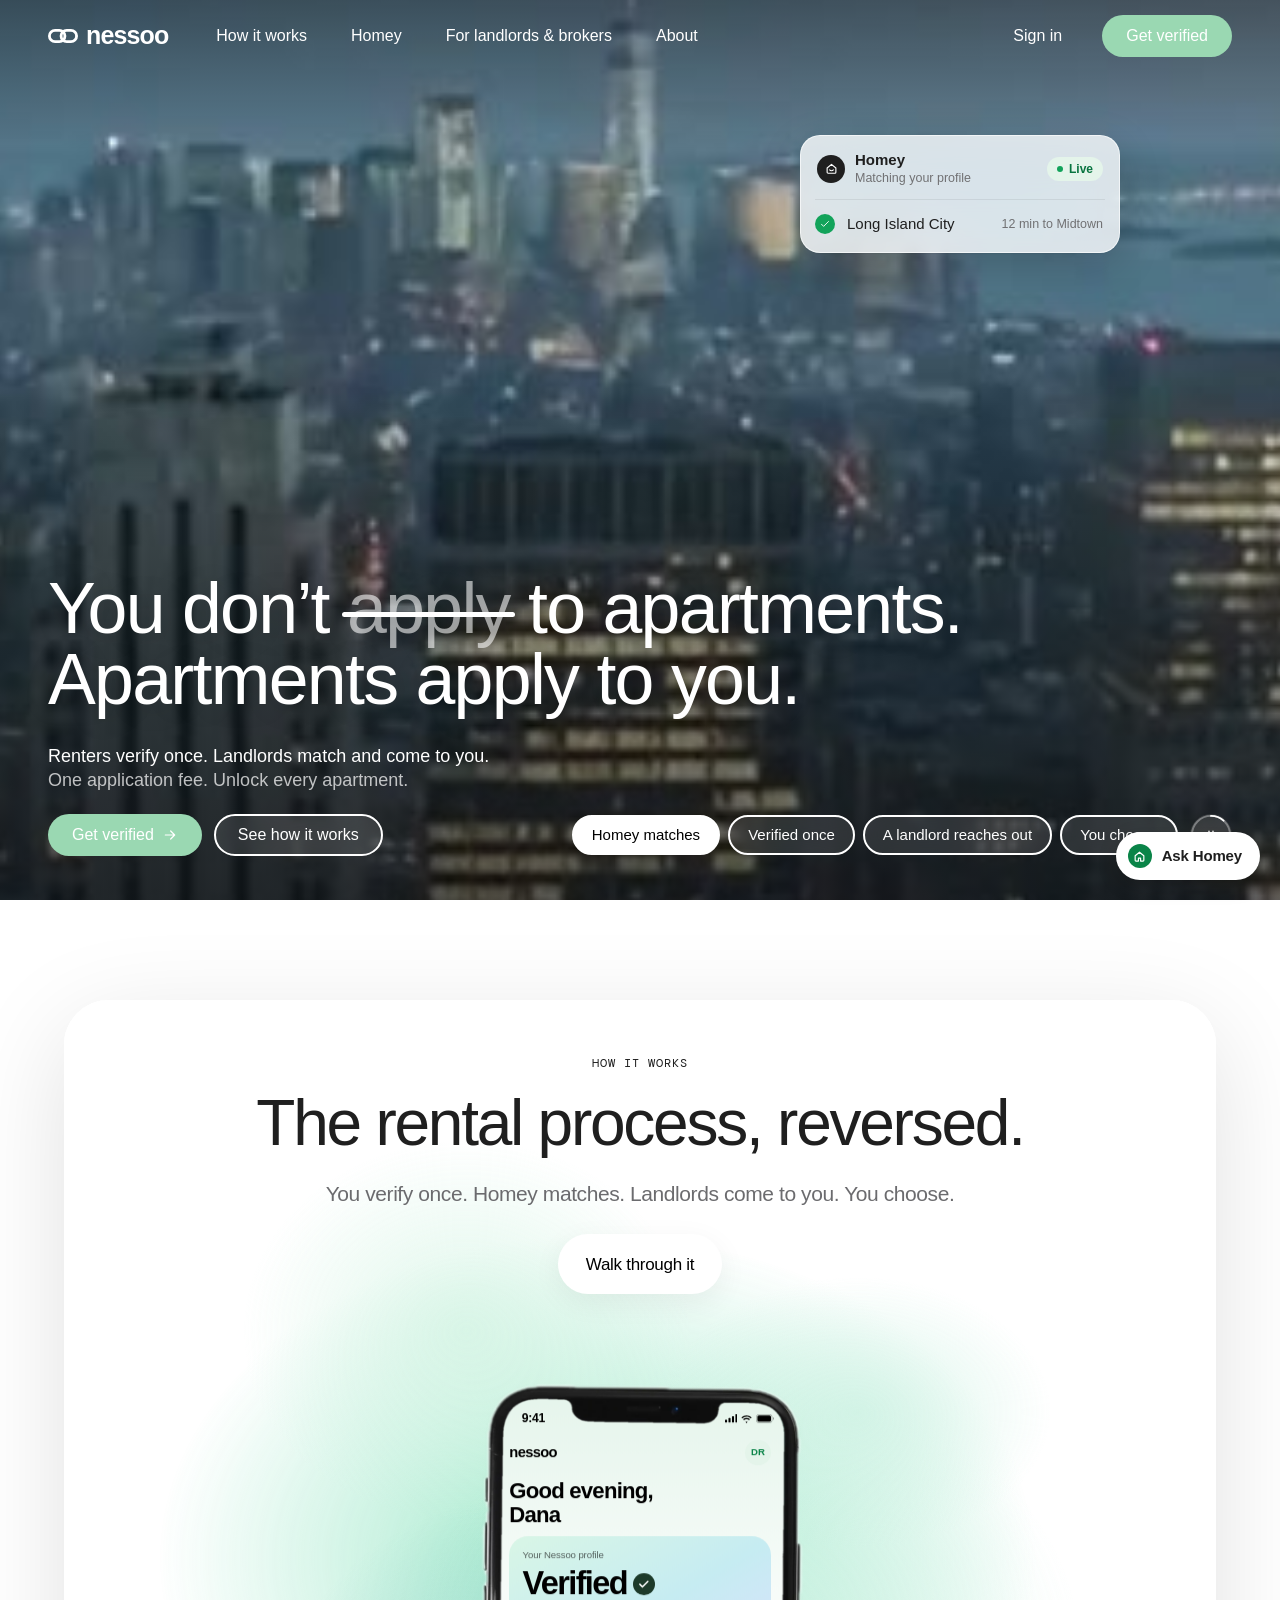
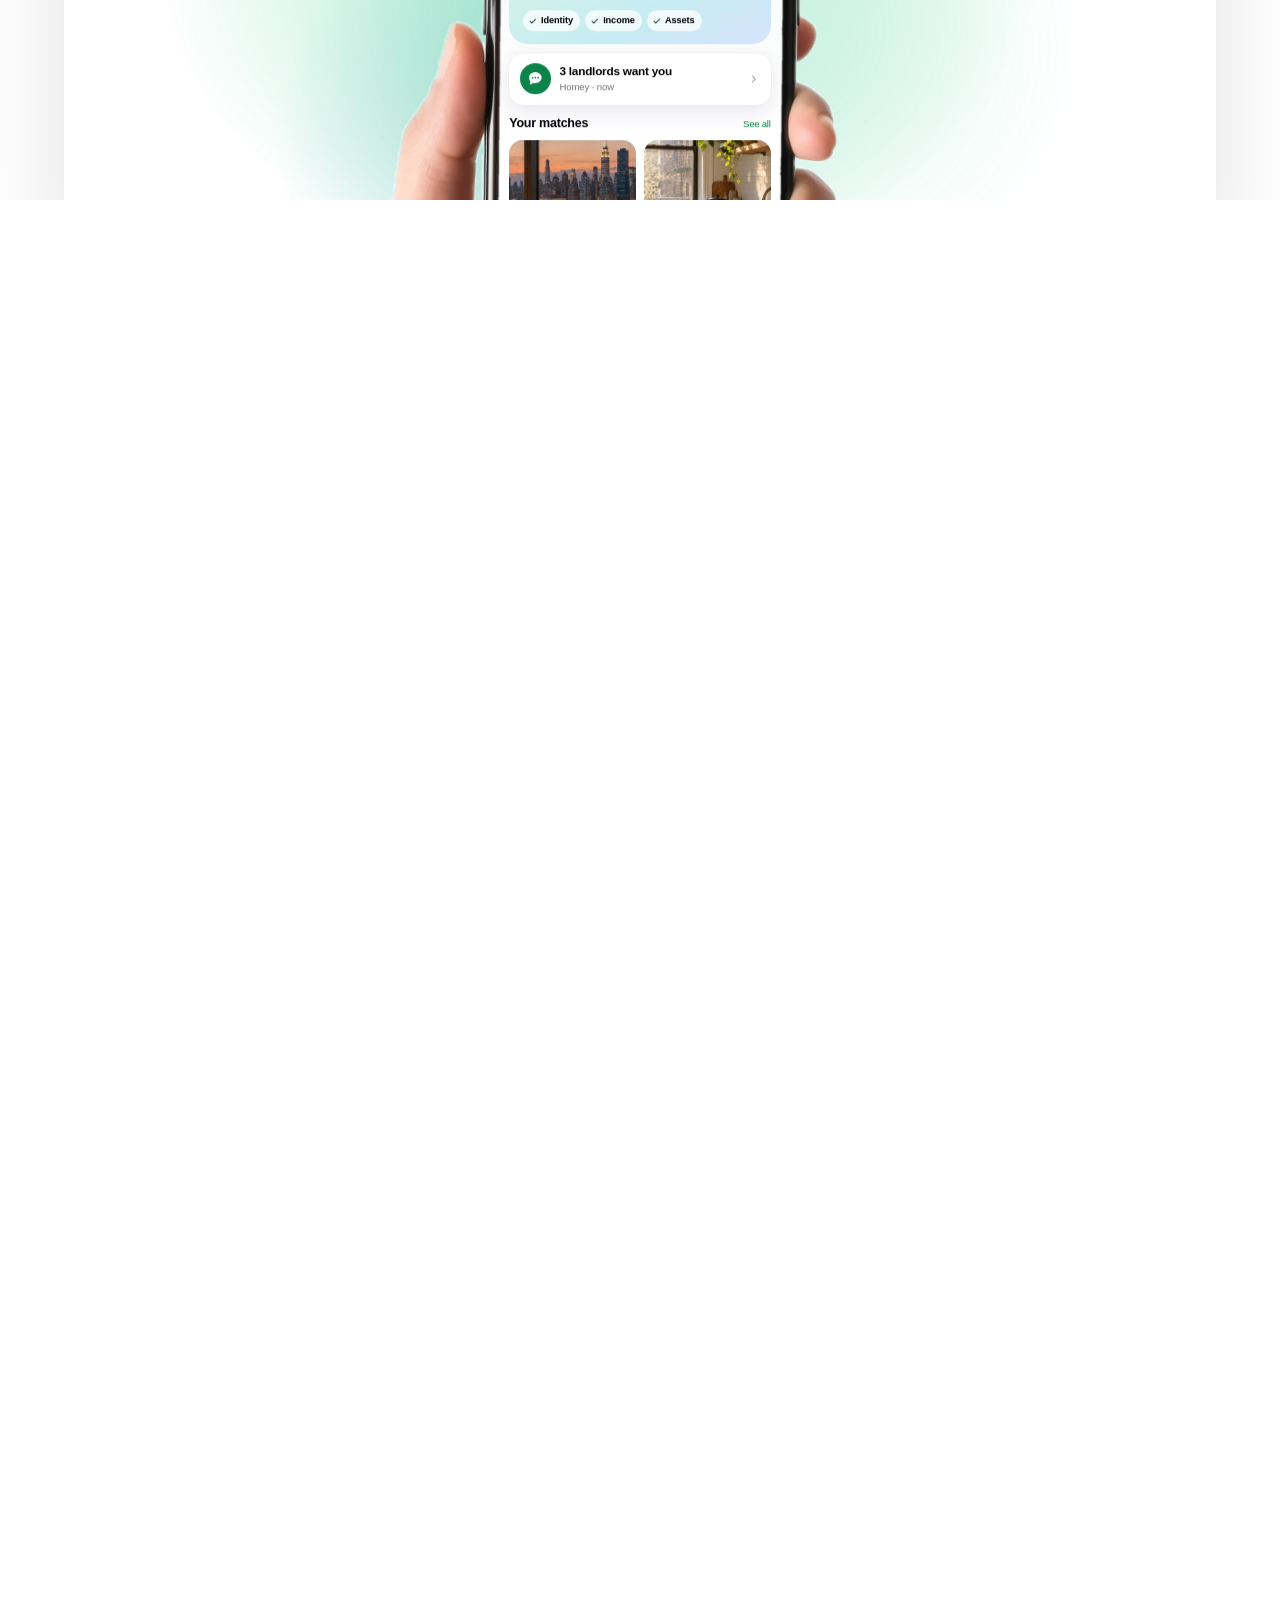
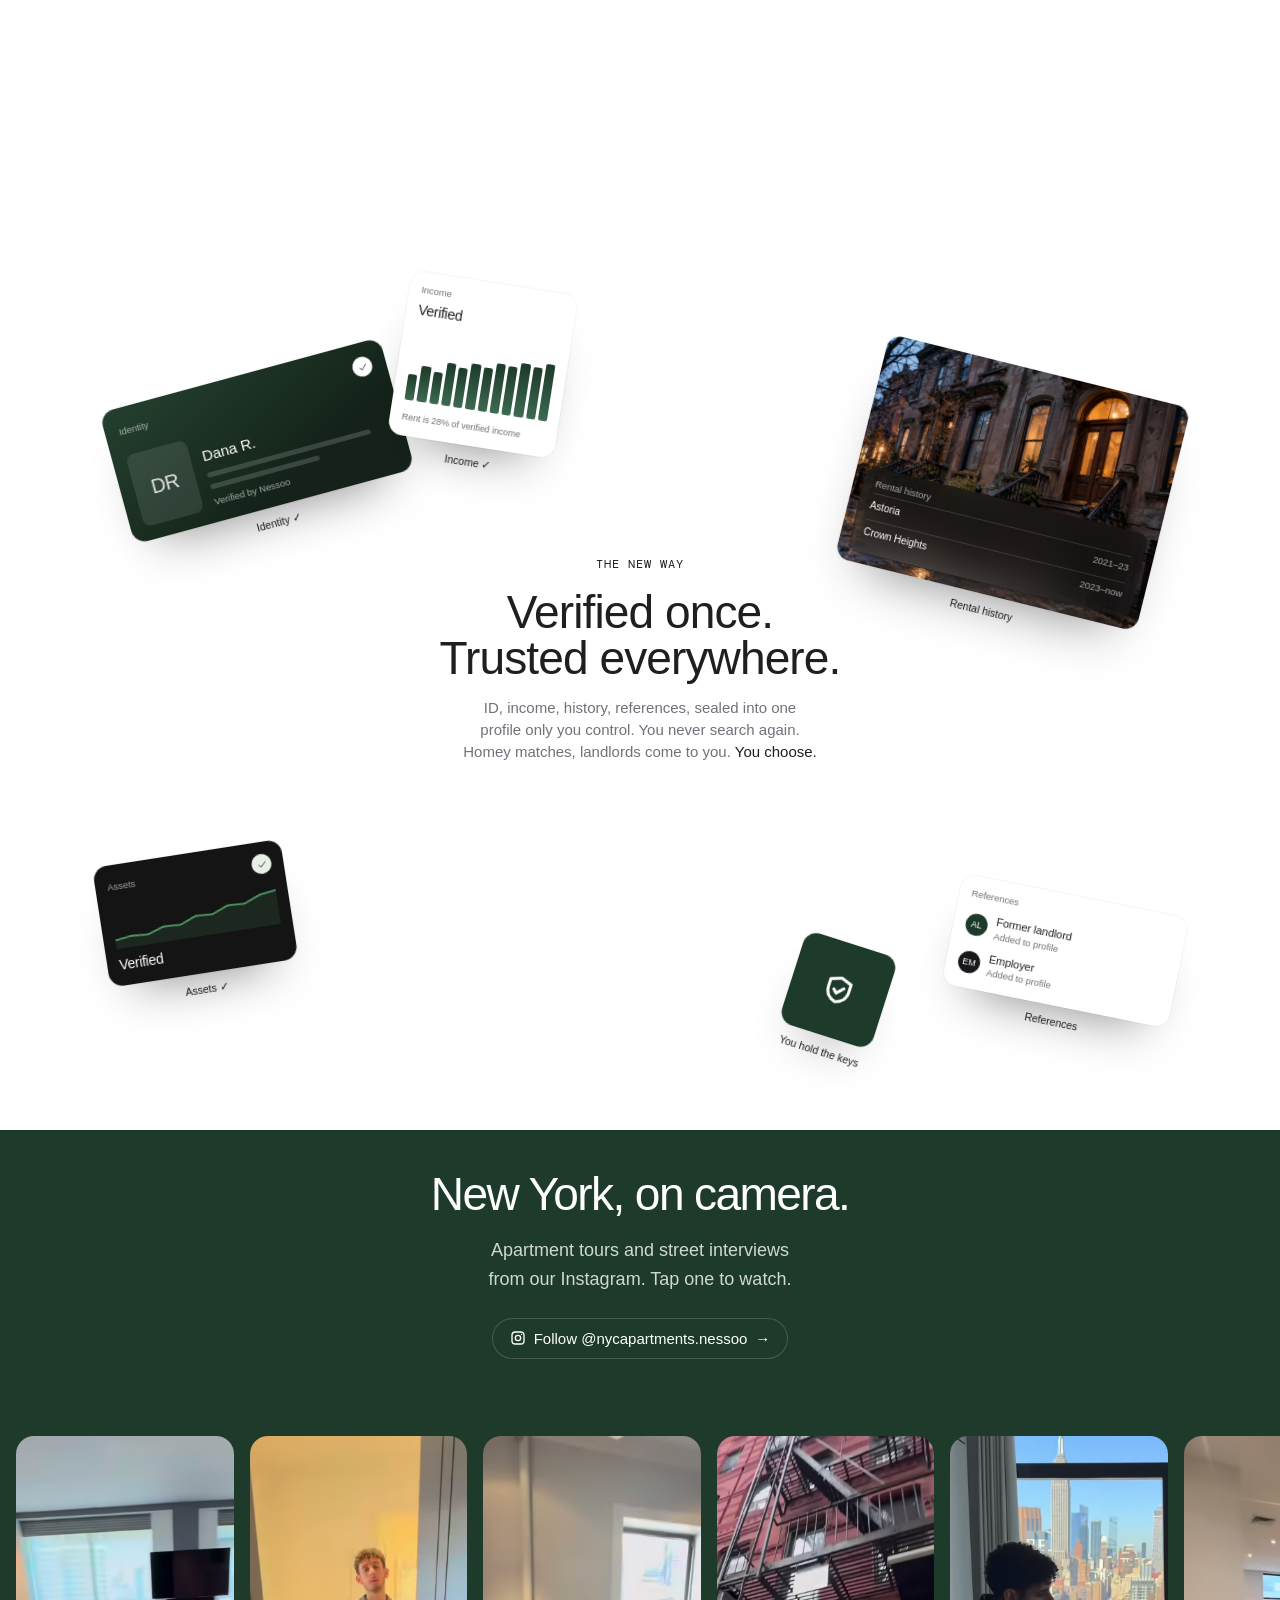
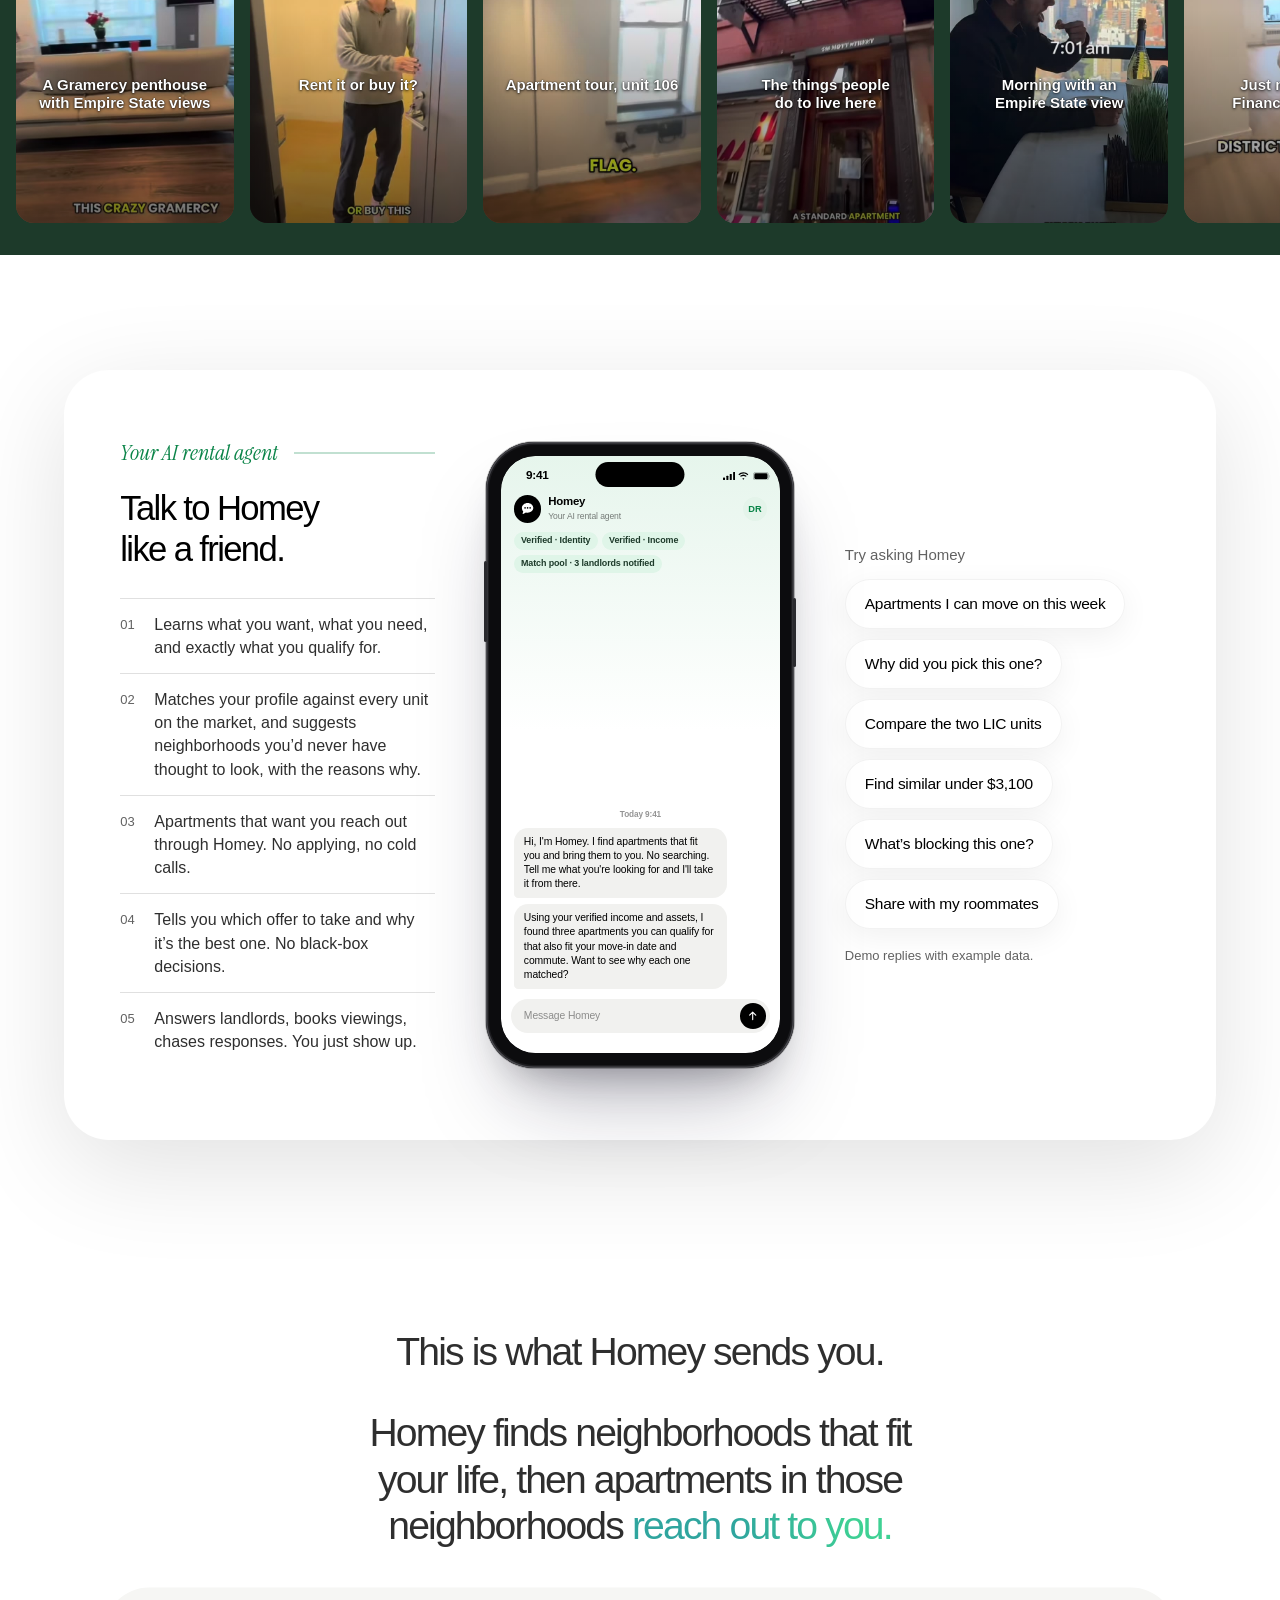
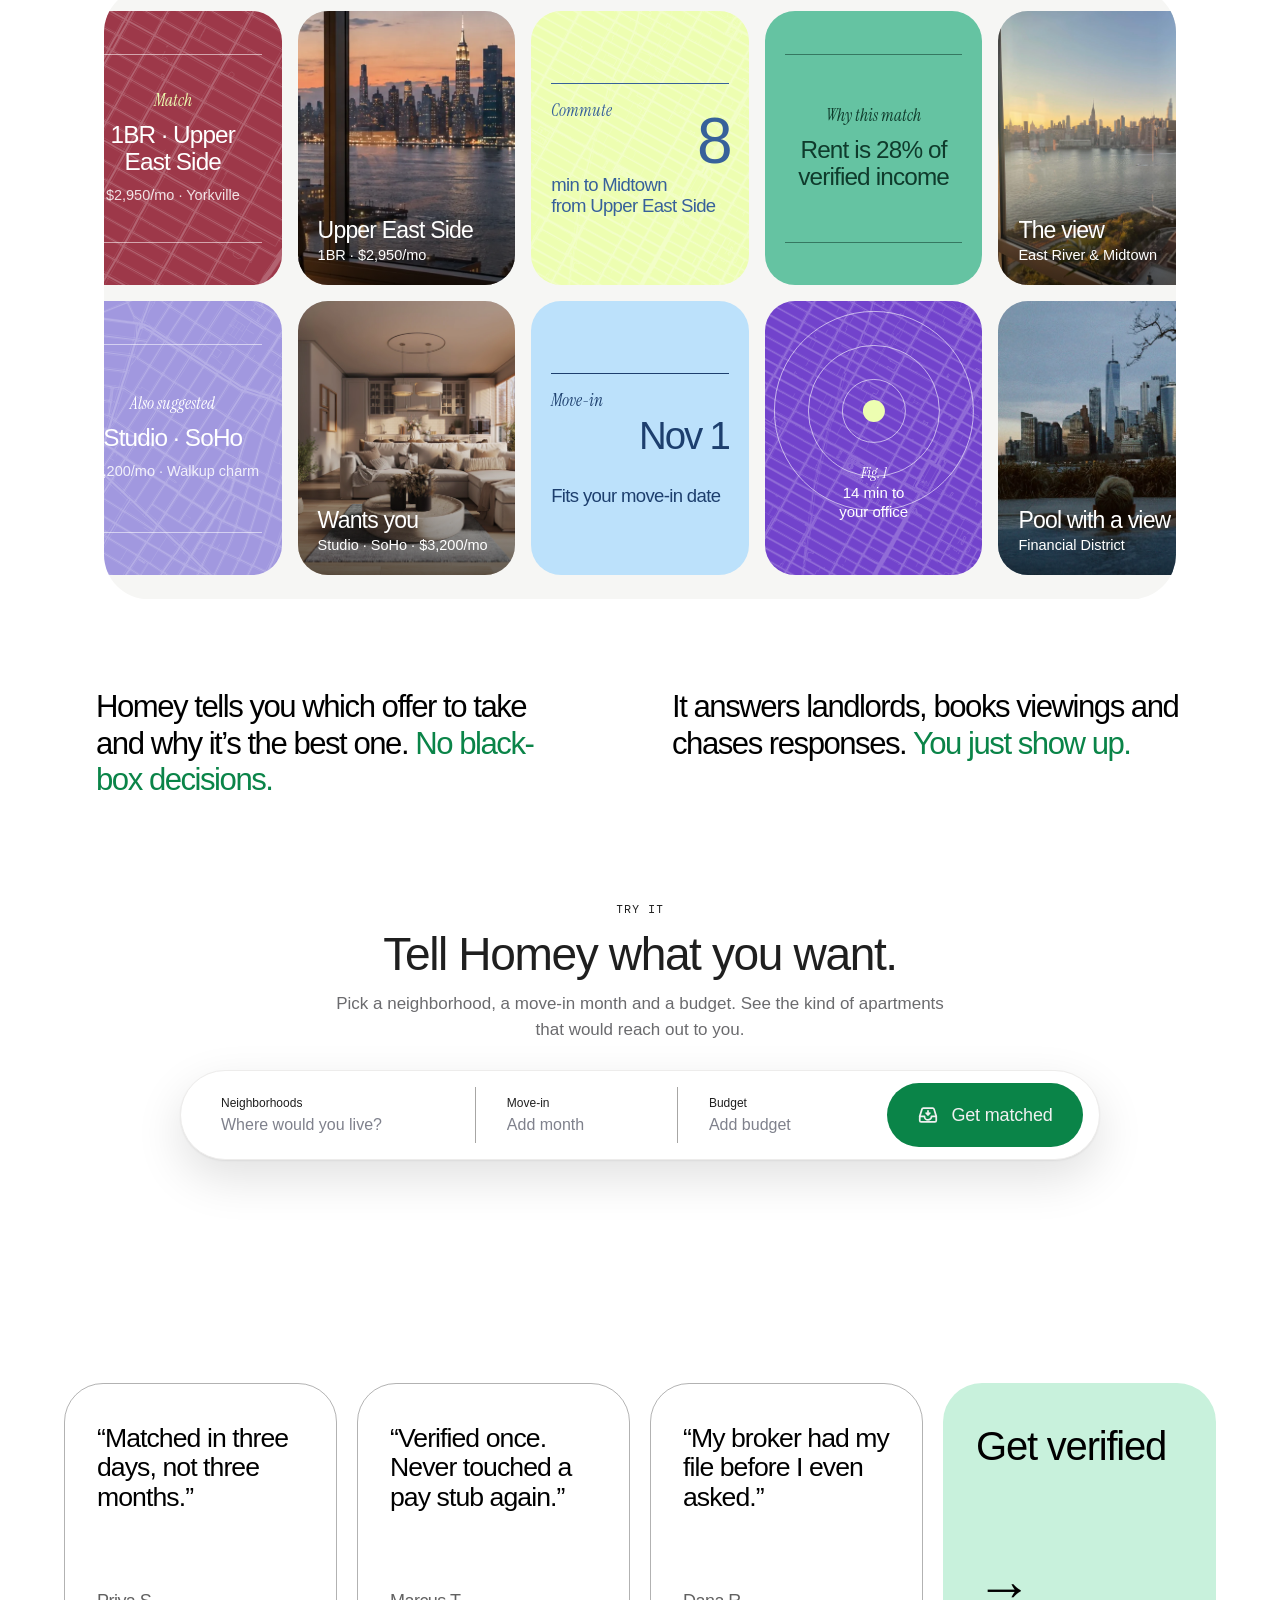
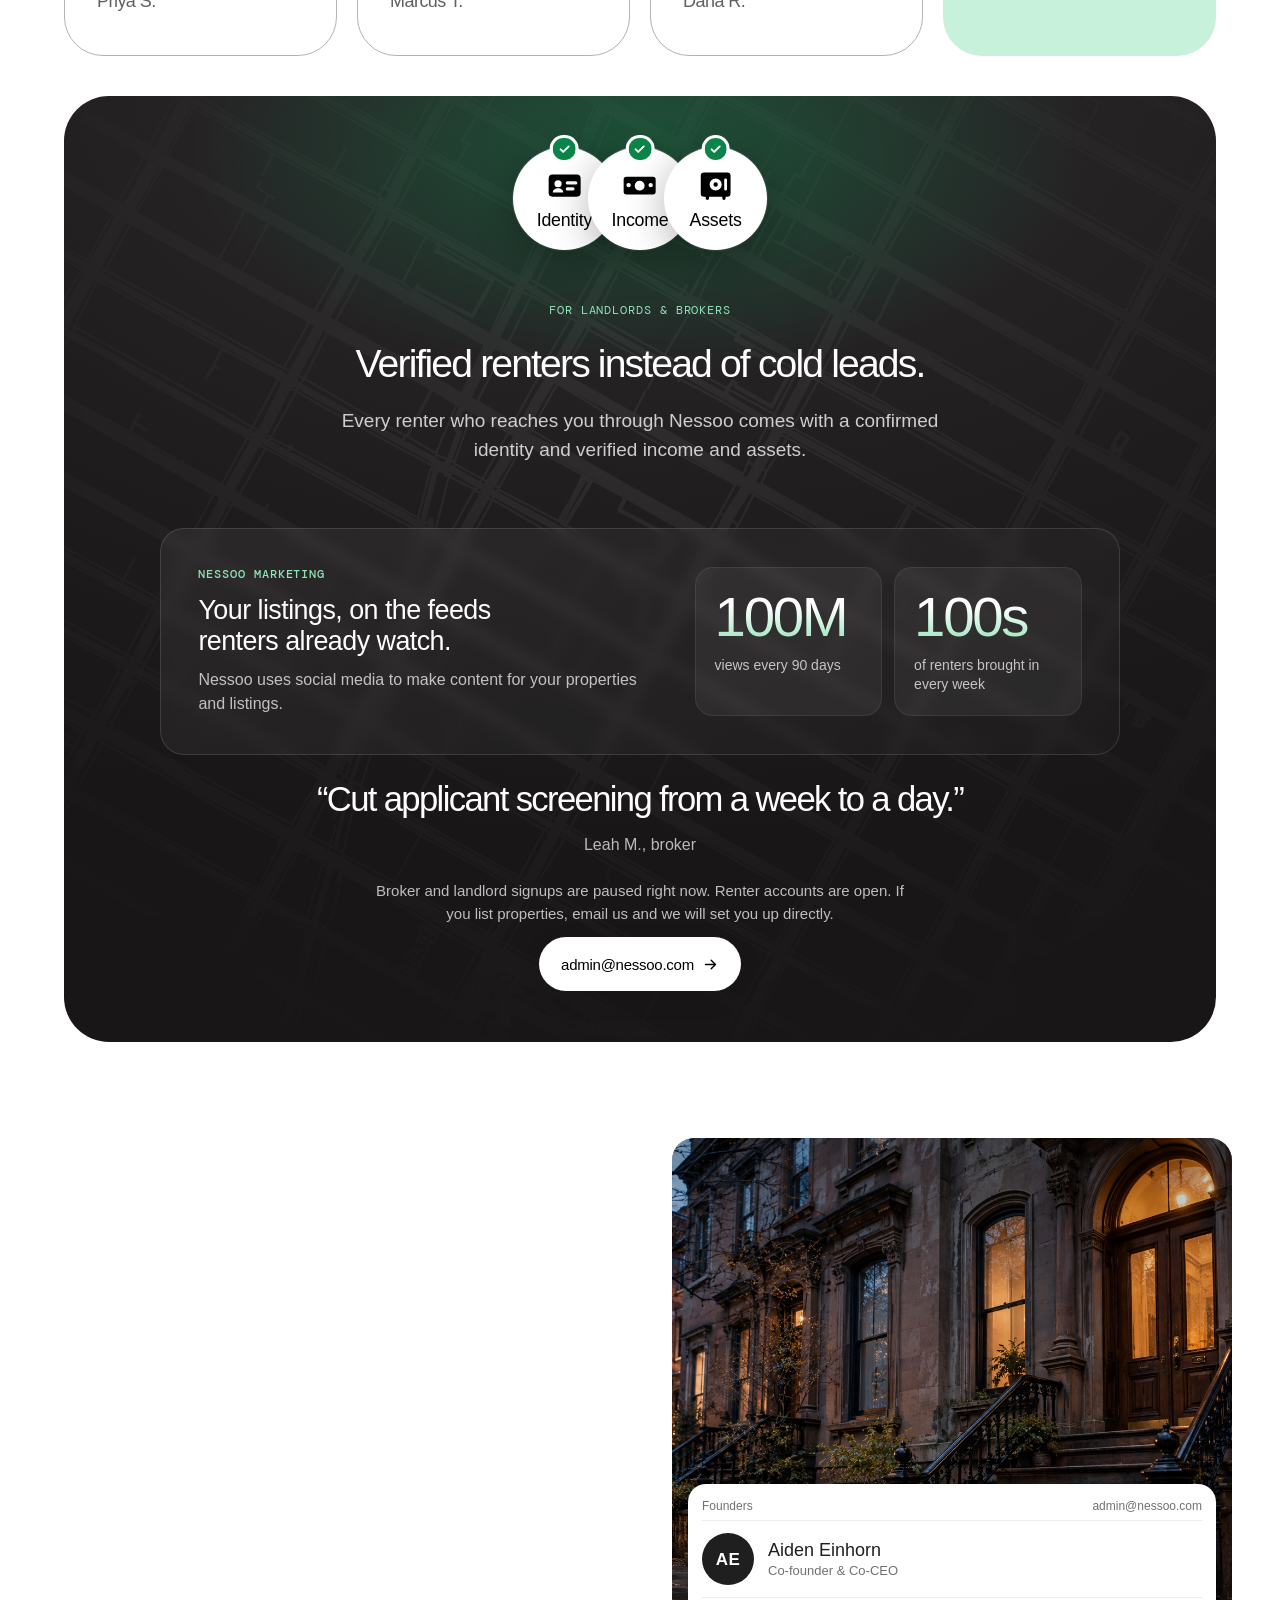
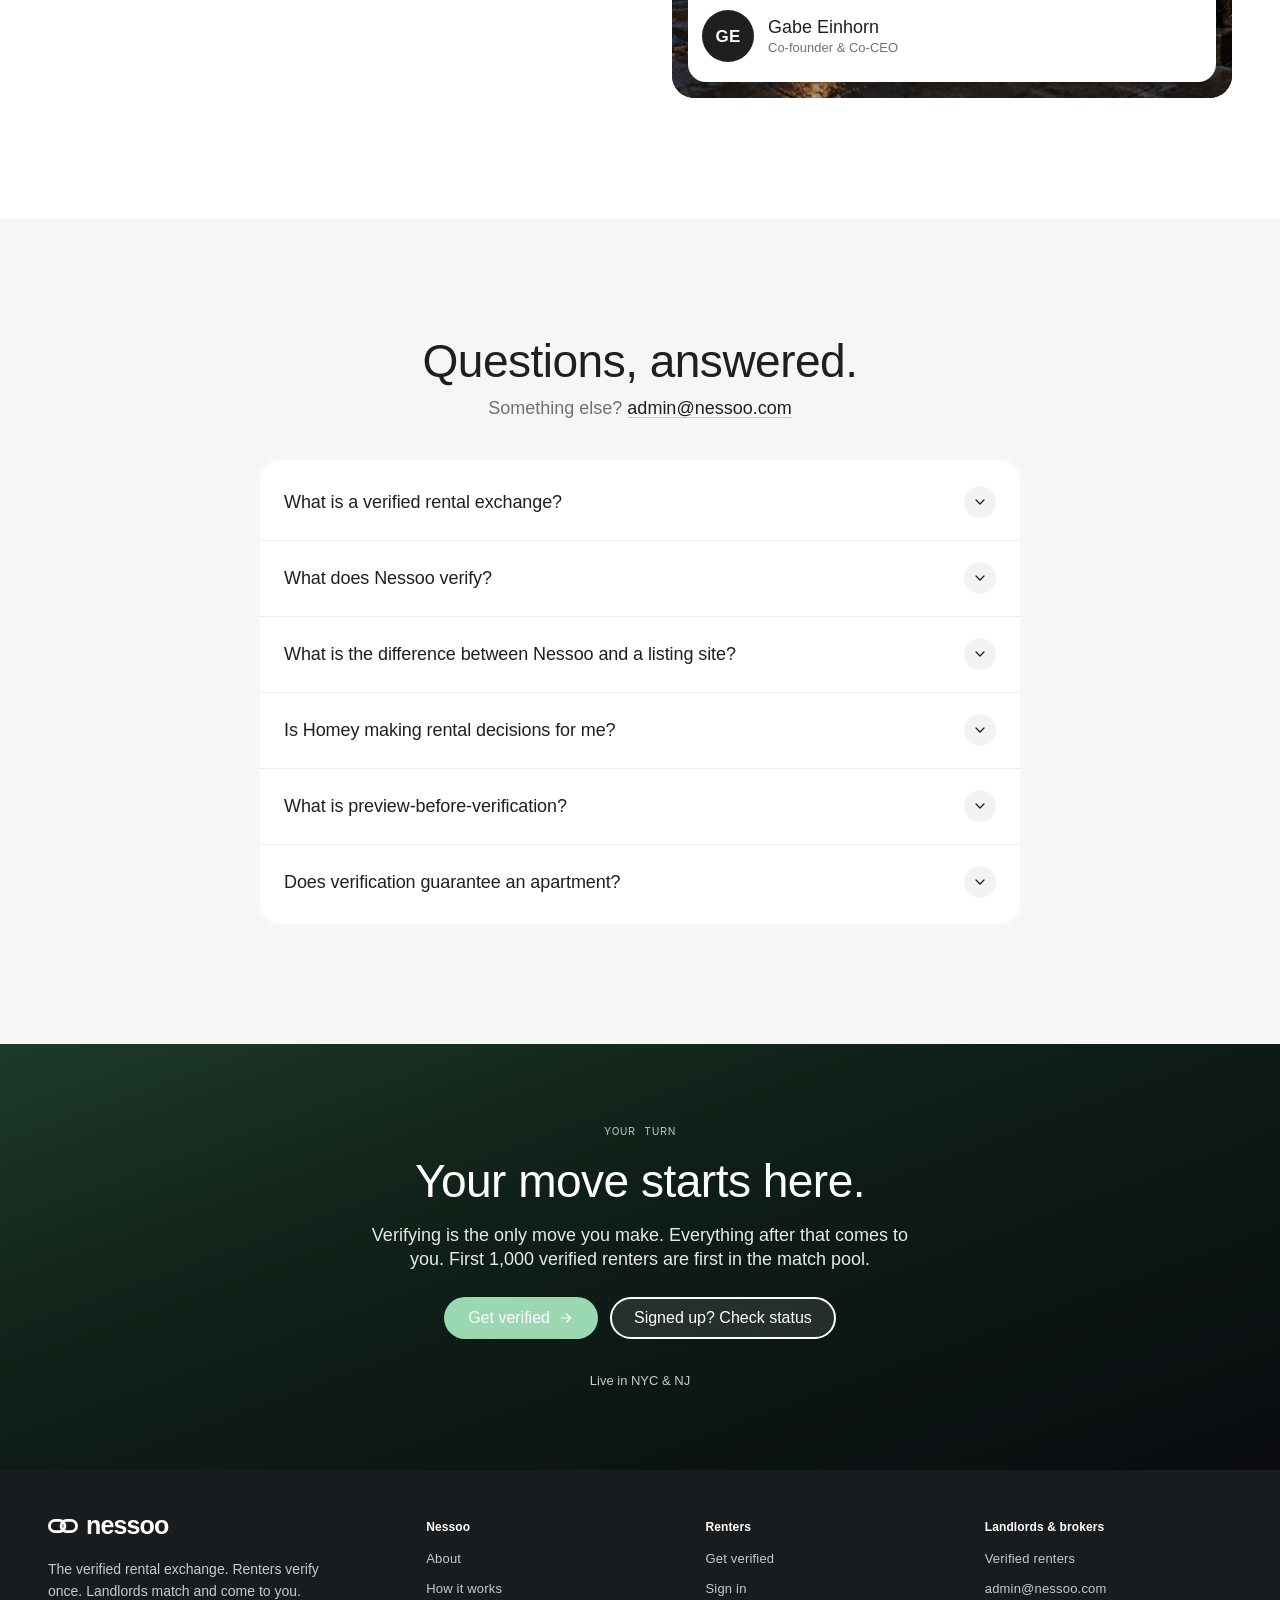
==== commit 48b593e0: "Landing page layout changes — combined matches section, IG section redesign, color updates" ====
--- a/index.html
+++ b/index.html
@@ -36,21 +36,47 @@
 </script>
 <link rel="stylesheet" href="/css/site.css">
 <link rel="stylesheet" href="/css/unify.css">
-</head>
+<style>
+.rl { background: #1d3a2a !important; color: #fff !important; }
+.rl .rl-head { color: #fff; }
+.rl .rl-head p { color: #ffffffcc !important; }
+.rl .ly-btn--glass { color: #fff !important; background: transparent !important; border: 1.5px solid #ffffff80 !important; backdrop-filter: none !important; }
+.rl { border: none; margin: 0; padding: 40px 0 32px !important; margin-top: 0 !important; }
+.p-matches .p-collage { margin: 3vw auto 0; max-width: 1200px; }
+.p-matches .p-collage .p-col-row { width: 100%; margin-left: 0; padding: 0 24px; }
+.p-matches .p-col-row .p-tc { aspect-ratio: 270/340; }
+.p-matches .p-col-row .p-tc-num { font-size: 5vw; }
+.p-matches .p-col-row .p-tc-num--sm { font-size: 3vw; }
+@media (width<=767px) {
+  .p-matches .p-col-row .p-tc { aspect-ratio: 270/320; }
+  .p-matches .p-col-row .p-tc-num { font-size: 12vw; }
+  .p-matches .p-col-row .p-tc-num--sm { font-size: 8vw; }
+}
+:root { --ly-accent: #9AD8B2 !important; --ly-accent-hover: #82c99e !important; } .p-ll-card { padding-top: 14vw !important; padding-bottom: 4vw !important; } .p-ll-circles { top: 4vw !important; } .p-ll-quote { margin-top: 24px !important; } .p-ll-note { margin: 24px 0 12px !important; } .p-landlords { margin-top: 40px !important; } @media (width<=767px) { .p-ll-card { padding-top: 36vw !important; } .p-ll-circles { top: 8vw !important; } } .ly-footer { padding-top: 40px !important; padding-bottom: 24px !important; margin-top: 0 !important; } 
+.p-matches .p-collage .p-tc {
+  transition: transform 0.4s cubic-bezier(.15,.5,.5,1), box-shadow 0.4s cubic-bezier(.15,.5,.5,1);
+  cursor: pointer;
+}
+.p-matches .p-collage .p-tc:hover {
+  transform: scale(1.06);
+  z-index: 2;
+  box-shadow: 0 20px 50px rgba(0,0,0,0.25);
+}
+ .ly-footer { padding-bottom: 16px !important; } .ly-footer .ly-footer__bottom { margin-top: 32px !important; } .ly-final { background: linear-gradient(160deg, #1d3a2a 0%, #0f1f17 40%, #0a0c10 100%) !important; min-height: auto !important; align-items: center !important; } .ly-final__scrim { display: none !important; } .ly-final__inner { padding: 80px 0 !important; }</style></head>
 <body class="ly-root s-root">
 <a class="ly-skip" href="#main">Skip to content</a>
 <header class="ly-nav" data-nav data-tone="light" data-astro-cid-rqkkofux><div class="ly-wrap ly-nav__bar" data-astro-cid-rqkkofux><a class="ly-logo ly-nav__logo" href="/" aria-label="Nessoo home" data-astro-cid-yoq5haoy><svg class="ly-logo__mark" viewBox="0 0 34 20" aria-hidden="true" data-astro-cid-yoq5haoy><rect x="1.6" y="3.6" width="17.6" height="12.8" rx="6.4" fill="none" stroke="currentColor" stroke-width="3.2" data-astro-cid-yoq5haoy></rect><rect x="14.8" y="3.6" width="17.6" height="12.8" rx="6.4" fill="none" stroke="currentColor" stroke-width="3.2" data-astro-cid-yoq5haoy></rect></svg><span class="ly-logo__word" data-astro-cid-yoq5haoy>nessoo</span></a><nav class="ly-nav__links" aria-label="Main" data-astro-cid-rqkkofux><a class="ly-nav__link" href="#how-it-works" data-astro-cid-rqkkofux>How it works</a><a class="ly-nav__link" href="#homey" data-astro-cid-rqkkofux>Homey</a><a class="ly-nav__link" href="#landlords" data-astro-cid-rqkkofux>For landlords &amp; brokers</a><a class="ly-nav__link" href="#about" data-astro-cid-rqkkofux>About</a></nav><div class="ly-nav__end" data-astro-cid-rqkkofux><a class="ly-btn ly-btn--ghost ly-nav__signin" href="/sign-in" data-astro-cid-rqkkofux>Sign in</a><a class="ly-btn ly-btn--accent ly-nav__cta" href="/join" data-astro-cid-rqkkofux>Get verified</a><button class="ly-nav__burger" type="button" aria-expanded="false" aria-controls="ly-menu" aria-label="Open menu" data-menu-open data-astro-cid-rqkkofux><svg class viewBox="0 0 24 24" fill="none" stroke="currentColor" stroke-width="1.8" stroke-linecap="round" stroke-linejoin="round" aria-hidden="true"><path d="M4 7h16M4 12h16M4 17h16" /></svg></button></div></div></header>
-<div class="ly-menu" id="ly-menu" role="dialog" aria-modal="true" aria-label="Menu" data-menu hidden data-astro-cid-rqkkofux><div class="ly-menu__bar" data-astro-cid-rqkkofux><a class="ly-logo" href="/" aria-label="Nessoo home" data-astro-cid-yoq5haoy><svg class="ly-logo__mark" viewBox="0 0 34 20" aria-hidden="true" data-astro-cid-yoq5haoy><rect x="1.6" y="3.6" width="17.6" height="12.8" rx="6.4" fill="none" stroke="currentColor" stroke-width="3.2" data-astro-cid-yoq5haoy></rect><rect x="14.8" y="3.6" width="17.6" height="12.8" rx="6.4" fill="none" stroke="currentColor" stroke-width="3.2" data-astro-cid-yoq5haoy></rect></svg><span class="ly-logo__word" data-astro-cid-yoq5haoy>nessoo</span></a><button class="ly-menu__close" type="button" aria-label="Close menu" data-menu-close data-astro-cid-rqkkofux><svg class viewBox="0 0 24 24" fill="none" stroke="currentColor" stroke-width="1.8" stroke-linecap="round" stroke-linejoin="round" aria-hidden="true"><path d="M6 6l12 12M18 6L6 18" /></svg></button></div><nav class="ly-menu__list" aria-label="Mobile" data-astro-cid-rqkkofux><a class="ly-menu__lead" href="#homey" data-menu-link data-astro-cid-rqkkofux>Meet Homey <svg class viewBox="0 0 24 24" fill="none" stroke="currentColor" stroke-width="1.8" stroke-linecap="round" stroke-linejoin="round" aria-hidden="true"><path d="M5 12h14M13 6l6 6-6 6" /></svg></a><a class="ly-menu__row" href="#how-it-works" data-menu-link data-astro-cid-rqkkofux><span data-astro-cid-rqkkofux>How it works</span><svg class viewBox="0 0 24 24" fill="none" stroke="currentColor" stroke-width="1.8" stroke-linecap="round" stroke-linejoin="round" aria-hidden="true"><path d="M9 6l6 6-6 6" /></svg></a><a class="ly-menu__row" href="#homey" data-menu-link data-astro-cid-rqkkofux><span data-astro-cid-rqkkofux>Homey</span><svg class viewBox="0 0 24 24" fill="none" stroke="currentColor" stroke-width="1.8" stroke-linecap="round" stroke-linejoin="round" aria-hidden="true"><path d="M9 6l6 6-6 6" /></svg></a><a class="ly-menu__row" href="#landlords" data-menu-link data-astro-cid-rqkkofux><span data-astro-cid-rqkkofux>For landlords &amp; brokers</span><svg class viewBox="0 0 24 24" fill="none" stroke="currentColor" stroke-width="1.8" stroke-linecap="round" stroke-linejoin="round" aria-hidden="true"><path d="M9 6l6 6-6 6" /></svg></a><a class="ly-menu__row" href="#about" data-menu-link data-astro-cid-rqkkofux><span data-astro-cid-rqkkofux>About</span><svg class viewBox="0 0 24 24" fill="none" stroke="currentColor" stroke-width="1.8" stroke-linecap="round" stroke-linejoin="round" aria-hidden="true"><path d="M9 6l6 6-6 6" /></svg></a></nav><div class="ly-menu__foot" data-astro-cid-rqkkofux><p class="ly-menu__note" data-astro-cid-rqkkofux>Live in NYC &amp; NJ · Expanding to Atlanta</p><div class="ly-menu__btns" data-astro-cid-rqkkofux><a class="ly-btn ly-btn--white" href="/sign-in" data-astro-cid-rqkkofux>Sign in</a><a class="ly-btn ly-btn--accent" href="/join" data-astro-cid-rqkkofux>Get verified</a></div></div></div>
+<div class="ly-menu" id="ly-menu" role="dialog" aria-modal="true" aria-label="Menu" data-menu hidden data-astro-cid-rqkkofux><div class="ly-menu__bar" data-astro-cid-rqkkofux><a class="ly-logo" href="/" aria-label="Nessoo home" data-astro-cid-yoq5haoy><svg class="ly-logo__mark" viewBox="0 0 34 20" aria-hidden="true" data-astro-cid-yoq5haoy><rect x="1.6" y="3.6" width="17.6" height="12.8" rx="6.4" fill="none" stroke="currentColor" stroke-width="3.2" data-astro-cid-yoq5haoy></rect><rect x="14.8" y="3.6" width="17.6" height="12.8" rx="6.4" fill="none" stroke="currentColor" stroke-width="3.2" data-astro-cid-yoq5haoy></rect></svg><span class="ly-logo__word" data-astro-cid-yoq5haoy>nessoo</span></a><button class="ly-menu__close" type="button" aria-label="Close menu" data-menu-close data-astro-cid-rqkkofux><svg class viewBox="0 0 24 24" fill="none" stroke="currentColor" stroke-width="1.8" stroke-linecap="round" stroke-linejoin="round" aria-hidden="true"><path d="M6 6l12 12M18 6L6 18" /></svg></button></div><nav class="ly-menu__list" aria-label="Mobile" data-astro-cid-rqkkofux><a class="ly-menu__lead" href="#homey" data-menu-link data-astro-cid-rqkkofux>Meet Homey <svg class viewBox="0 0 24 24" fill="none" stroke="currentColor" stroke-width="1.8" stroke-linecap="round" stroke-linejoin="round" aria-hidden="true"><path d="M5 12h14M13 6l6 6-6 6" /></svg></a><a class="ly-menu__row" href="#how-it-works" data-menu-link data-astro-cid-rqkkofux><span data-astro-cid-rqkkofux>How it works</span><svg class viewBox="0 0 24 24" fill="none" stroke="currentColor" stroke-width="1.8" stroke-linecap="round" stroke-linejoin="round" aria-hidden="true"><path d="M9 6l6 6-6 6" /></svg></a><a class="ly-menu__row" href="#homey" data-menu-link data-astro-cid-rqkkofux><span data-astro-cid-rqkkofux>Homey</span><svg class viewBox="0 0 24 24" fill="none" stroke="currentColor" stroke-width="1.8" stroke-linecap="round" stroke-linejoin="round" aria-hidden="true"><path d="M9 6l6 6-6 6" /></svg></a><a class="ly-menu__row" href="#landlords" data-menu-link data-astro-cid-rqkkofux><span data-astro-cid-rqkkofux>For landlords &amp; brokers</span><svg class viewBox="0 0 24 24" fill="none" stroke="currentColor" stroke-width="1.8" stroke-linecap="round" stroke-linejoin="round" aria-hidden="true"><path d="M9 6l6 6-6 6" /></svg></a><a class="ly-menu__row" href="#about" data-menu-link data-astro-cid-rqkkofux><span data-astro-cid-rqkkofux>About</span><svg class viewBox="0 0 24 24" fill="none" stroke="currentColor" stroke-width="1.8" stroke-linecap="round" stroke-linejoin="round" aria-hidden="true"><path d="M9 6l6 6-6 6" /></svg></a></nav><div class="ly-menu__foot" data-astro-cid-rqkkofux><p class="ly-menu__note" data-astro-cid-rqkkofux>Live in NYC &amp; NJ</p><div class="ly-menu__btns" data-astro-cid-rqkkofux><a class="ly-btn ly-btn--white" href="/sign-in" data-astro-cid-rqkkofux>Sign in</a><a class="ly-btn ly-btn--accent" href="/join" data-astro-cid-rqkkofux>Get verified</a></div></div></div>
 <main id="main">
 <section class="ly-hero" data-hero data-nav-media aria-labelledby="ly-hero-h1"><div class="ly-hero__frame" data-hero-frame><video class="ly-hero__video" data-hero-video muted playsinline loop preload="metadata" aria-hidden="true" tabindex="-1"></video><img class="ly-hero__still" data-hero-still alt="" aria-hidden="true" decoding="async"></div><div class="ly-hero__scrim" aria-hidden="true"></div><div class="ly-hero__layer" data-hero-layer aria-hidden="true"><div class="ly-ann" data-ann data-in="0.5" data-out="6.72" data-x="0.6" data-y="0.15" data-mx="0.19" data-my="0.115"><div class="ly-ann__in ly-glass ly-match"><div class="ly-match__head"><span class="ly-disc ly-disc--sm"><svg class viewBox="0 0 24 24" fill="none" stroke="currentColor" stroke-width="1.8" stroke-linecap="round" stroke-linejoin="round" aria-hidden="true"><path d="M5 11.2L12 5.5l7 5.7V18a1.5 1.5 0 0 1-1.5 1.5h-11A1.5 1.5 0 0 1 5 18z" /><path d="M9 14.2c.8.9 1.8 1.3 3 1.3s2.2-.4 3-1.3" /></svg></span><div class="ly-match__who"><p class="ly-match__t">Homey</p><p class="ly-match__s"><span class="ly-swap" data-part data-in="0" data-out="5.5">Matching your profile</span><span class="ly-swap" data-part data-in="5.5">3 landlords notified</span></p></div><span class="ly-live"><i></i>Live</span></div><ul class="ly-match__list"><li data-part data-in="1.35"><span class="ly-check"><svg class viewBox="0 0 24 24" fill="none" stroke="currentColor" stroke-width="1.8" stroke-linecap="round" stroke-linejoin="round" aria-hidden="true"><path d="M5 12.5l4.2 4.2L19 7" /></svg></span><b>Long Island City</b><span>12 min to Midtown</span></li><li data-part data-in="2.75"><span class="ly-check"><svg class viewBox="0 0 24 24" fill="none" stroke="currentColor" stroke-width="1.8" stroke-linecap="round" stroke-linejoin="round" aria-hidden="true"><path d="M5 12.5l4.2 4.2L19 7" /></svg></span><b>Greenpoint</b><span>Laundry in unit</span></li><li data-part data-in="4.15"><span class="ly-check"><svg class viewBox="0 0 24 24" fill="none" stroke="currentColor" stroke-width="1.8" stroke-linecap="round" stroke-linejoin="round" aria-hidden="true"><path d="M5 12.5l4.2 4.2L19 7" /></svg></span><b>Fort Greene</b><span>Fits your Nov 1 move-in</span></li></ul></div></div><div class="ly-ann" data-ann data-in="7.45" data-out="11.95" data-x="0.1" data-y="0.34" data-mx="0.041" data-my="0.43"><div class="ly-ann__in ly-chip ly-vchip"><span class="ly-vchip__ring" data-part data-in="8.05"><span class="ly-check"><svg class viewBox="0 0 24 24" fill="none" stroke="currentColor" stroke-width="1.8" stroke-linecap="round" stroke-linejoin="round" aria-hidden="true"><path d="M5 12.5l4.2 4.2L19 7" /></svg></span></span>Identity</div></div><div class="ly-ann" data-ann data-in="8.05" data-out="11.95" data-x="0.5" data-y="0.36" data-mx="0.348" data-my="0.43"><div class="ly-ann__in ly-chip ly-vchip"><span class="ly-vchip__ring" data-part data-in="8.65"><span class="ly-check"><svg class viewBox="0 0 24 24" fill="none" stroke="currentColor" stroke-width="1.8" stroke-linecap="round" stroke-linejoin="round" aria-hidden="true"><path d="M5 12.5l4.2 4.2L19 7" /></svg></span></span>Income</div></div><div class="ly-ann" data-ann data-in="8.65" data-out="11.95" data-x="0.83" data-y="0.42" data-mx="0.638" data-my="0.43"><div class="ly-ann__in ly-chip ly-vchip"><span class="ly-vchip__ring" data-part data-in="9.25"><span class="ly-check"><svg class viewBox="0 0 24 24" fill="none" stroke="currentColor" stroke-width="1.8" stroke-linecap="round" stroke-linejoin="round" aria-hidden="true"><path d="M5 12.5l4.2 4.2L19 7" /></svg></span></span>Assets</div></div><div class="ly-ann" data-ann data-in="12.2" data-out="19.35" data-x="0.695" data-y="0.33" data-mx="0.184" data-my="0.41"><div class="ly-ann__in ly-glass ly-note"><div class="ly-note__state" data-part data-in="0" data-out="14.8"><span class="ly-disc"><svg class viewBox="0 0 24 24" fill="none" stroke="currentColor" stroke-width="1.8" stroke-linecap="round" stroke-linejoin="round" aria-hidden="true"><path d="M4 10.5L12 4l8 6.5V20h-5.5v-5.5h-5V20H4z" /></svg></span><div><p class="ly-note__meta">Homey · now</p><p class="ly-note__t">A landlord wants you</p><p class="ly-note__s">2BR · Fort Greene</p></div></div><div class="ly-note__state" data-part data-in="14.8"><span class="ly-disc ly-disc--green"><svg class viewBox="0 0 24 24" fill="none" stroke="currentColor" stroke-width="1.8" stroke-linecap="round" stroke-linejoin="round" aria-hidden="true"><path d="M5 12.5l4.2 4.2L19 7" /></svg></span><div><p class="ly-note__meta">Your choice</p><p class="ly-note__t">You chose this one.</p><p class="ly-note__s">2BR · Fort Greene · Move-in Nov 1</p></div></div></div></div></div><p class="ly-sr">In the film, a live layer shows Nessoo working: over the skyline Homey matches your profile to Long Island City, Greenpoint and Fort Greene; on the stoop your identity, income and assets are verified; as the key turns, a landlord with a two-bedroom in Fort Greene reaches out; at the door, you chose this one.</p><div class="ly-hero__content"><div class="ly-wrap"><h1 class="ly-h1 ly-hero__h1" id="ly-hero-h1"><span class="ly-hero__line">You don’t <s class="ly-strike">apply</s> to apartments.</span><span class="ly-hero__line">Apartments apply to you.</span></h1><div class="ly-hero__row"><div class="ly-hero__left"><p class="ly-lead ly-hero__lead">Renters verify once. Landlords match and come to you.<span>One application fee. Unlock every apartment.</span></p><div class="ly-hero__ctas"><a class="ly-btn ly-btn--accent" href="/join">Get verified <svg class="ly-arrow" viewBox="0 0 24 24" fill="none" stroke="currentColor" stroke-width="1.8" stroke-linecap="round" stroke-linejoin="round" aria-hidden="true"><path d="M5 12h14M13 6l6 6-6 6" /></svg></a><a class="ly-btn ly-btn--glass" href="#how-it-works">See how it works</a></div></div><div class="ly-hero__controls"><div class="ly-tabs ly-hero__tabs" role="tablist" aria-label="Film chapters"><button class="ly-tab" type="button" role="tab" aria-selected="true" data-chapter="city"><span class="ly-hero__tl">Homey matches</span><span class="ly-hero__ts">Match</span></button><button class="ly-tab" type="button" role="tab" aria-selected="false" data-chapter="stoop"><span class="ly-hero__tl">Verified once</span><span class="ly-hero__ts">Verify</span></button><button class="ly-tab" type="button" role="tab" aria-selected="false" data-chapter="key"><span class="ly-hero__tl">A landlord reaches out</span><span class="ly-hero__ts">Hear back</span></button><button class="ly-tab" type="button" role="tab" aria-selected="false" data-chapter="door"><span class="ly-hero__tl">You choose</span><span class="ly-hero__ts">Choose</span></button></div><button class="ly-hero__pause" type="button" data-hero-pause aria-label="Pause film" aria-pressed="false"><svg class="ly-hero__ring" viewBox="0 0 44 44" aria-hidden="true"><circle cx="22" cy="22" r="20"></circle><circle cx="22" cy="22" r="20" data-hero-ring></circle></svg><span class="ly-hero__pi ly-hero__pi--pause"><svg class viewBox="0 0 24 24" fill="none" stroke="currentColor" stroke-width="1.8" stroke-linecap="round" stroke-linejoin="round" aria-hidden="true"><path d="M9 6.5v11M15 6.5v11" /></svg></span><span class="ly-hero__pi ly-hero__pi--play"><svg class viewBox="0 0 24 24" fill="none" stroke="currentColor" stroke-width="1.8" stroke-linecap="round" stroke-linejoin="round" aria-hidden="true"><path d="M8 6l10 6-10 6z" fill="currentColor" /></svg></span></button></div></div></div></div></section>
 <div class="p-app"><section class="p-stage" id="how-it-works" aria-label="How Nessoo works" data-stage><div class="p-stage-pin" data-pin><div class="p-stage-shadow" data-shadow aria-hidden="true"></div><div class="p-stage-card" data-card><div class="p-atmo" aria-hidden="true"><div class="p-atmo-l is-bloom is-on" data-atmo="0"></div><div class="p-atmo-l is-mint" data-atmo="w"></div><div class="p-atmo-l is-lilac" data-atmo="1"></div><div class="p-atmo-l is-green" data-atmo="2"></div><div class="p-atmo-l is-lime" data-atmo="3"></div><div class="p-atmo-l is-sky" data-atmo="4"></div><div class="p-atmo-l is-pink" data-atmo="5"></div><div class="p-atmo-l is-dusk" data-atmo="6"></div></div><div class="p-giants" aria-hidden="true"><div class="p-giant is-l p-g-mint" data-giant>verify</div><div class="p-giant is-r p-g-teal" data-giant>once.</div></div><div class="p-hero-copy" data-hero-copy><p class="m-eyebrow">How it works</p><h2 class="p-hero-h">The rental process, reversed.</h2><p class="p-hero-sub">You verify once. Homey matches. Landlords come to you. You choose.</p><div class="p-hero-ctas"><a class="p-pill p-pill--white p-pill--lg" href="#steps" data-jump-steps>Walk through it</a></div></div><div class="p-hero-phone" data-phone><div class="p-hand p-hero-hand"><div class="p-scr"><div class="p-stack" data-stack><div class="p-ui is-tint-lilac is-active" data-step="0"><div class="p-sb"><span class="p-sb-time">9:41</span><span></span><span class="p-sb-icons"><svg class aria-hidden="true" viewBox="0 0 18 12" fill="currentColor"><rect x="0" y="8" width="3" height="4" rx=".8"></rect><rect x="5" y="5.5" width="3" height="6.5" rx=".8"></rect><rect x="10" y="3" width="3" height="9" rx=".8"></rect><rect x="15" y="0" width="3" height="12" rx=".8"></rect></svg><svg class aria-hidden="true" viewBox="0 0 16 12" fill="currentColor"><path d="M8 2.2c2.4 0 4.6.9 6.2 2.5l1.2-1.3A10.3 10.3 0 0 0 8 .4 10.3 10.3 0 0 0 .6 3.4l1.2 1.3A8.6 8.6 0 0 1 8 2.2zm0 3.6c1.4 0 2.7.5 3.7 1.4L13 5.9a7.3 7.3 0 0 0-10 0l1.3 1.3c1-.9 2.3-1.4 3.7-1.4zM8 9.3c.6 0 1.1.2 1.5.6L8 11.6 6.5 9.9c.4-.4.9-.6 1.5-.6z"></path></svg><svg class aria-hidden="true" viewBox="0 0 27 13" fill="none"><rect x=".5" y=".5" width="23" height="12" rx="3.5" stroke="currentColor" opacity=".4"></rect><rect x="2" y="2" width="20" height="9" rx="2.2" fill="currentColor"></rect><path d="M25 4.5v4c.8-.3 1.3-1.1 1.3-2s-.5-1.7-1.3-2z" fill="currentColor" opacity=".45"></path></svg></span></div><div class="p-body"><div class="p-hdr"><span class="p-hdr-word">nessoo</span><span class="p-av">DR</span></div><p class="p-lt">Good evening,<br>Dana</p><div class="p-prof"><div class="p-prof-k">Your Nessoo profile</div><div class="p-prof-v">Verified <span class="p-seal"><svg class aria-hidden="true" viewBox="0 0 24 24" fill="none" stroke="currentColor" stroke-width="2.6" stroke-linecap="round" stroke-linejoin="round"><path d="M5 12.5l4.5 4.5L19 7.5"></path></svg></span></div><div class="p-ticks"><span class="p-tick"><svg class aria-hidden="true" viewBox="0 0 24 24" fill="none" stroke="currentColor" stroke-width="2.6" stroke-linecap="round" stroke-linejoin="round"><path d="M5 12.5l4.5 4.5L19 7.5"></path></svg>Identity</span><span class="p-tick"><svg class aria-hidden="true" viewBox="0 0 24 24" fill="none" stroke="currentColor" stroke-width="2.6" stroke-linecap="round" stroke-linejoin="round"><path d="M5 12.5l4.5 4.5L19 7.5"></path></svg>Income</span><span class="p-tick"><svg class aria-hidden="true" viewBox="0 0 24 24" fill="none" stroke="currentColor" stroke-width="2.6" stroke-linecap="round" stroke-linejoin="round"><path d="M5 12.5l4.5 4.5L19 7.5"></path></svg>Assets</span></div></div><div class="p-note"><span class="p-note-ic"><svg class aria-hidden="true" viewBox="0 0 24 24" fill="currentColor"><path d="M12 3c5 0 9 3.4 9 7.8s-4 7.8-9 7.8c-.9 0-1.8-.1-2.6-.3L5 20.5c-.5.3-1.1-.2-.9-.7l1-3.1C3.8 15.3 3 13.2 3 10.8 3 6.4 7 3 12 3zm-4 6.6a1.3 1.3 0 1 0 0 2.6 1.3 1.3 0 0 0 0-2.6zm4 0a1.3 1.3 0 1 0 0 2.6 1.3 1.3 0 0 0 0-2.6zm4 0a1.3 1.3 0 1 0 0 2.6 1.3 1.3 0 0 0 0-2.6z"></path></svg></span><span><span class="p-note-t">3 landlords want you</span><br><span class="p-note-s">Homey · now</span></span><svg class="p-chev" aria-hidden="true" viewBox="0 0 24 24" fill="none" stroke="currentColor" stroke-width="2.2" stroke-linecap="round" stroke-linejoin="round"><path d="M9 6l6 6-6 6"></path></svg></div><div class="p-sl">Your matches <small>See all</small></div><div class="p-minis"><div class="p-mini"><img src="/app/img/tall-lic-window-skyline-dusk.webp" alt="" loading="lazy"><b>2BR · Long Island City</b></div><div class="p-mini"><img src="/app/img/tall-kitchen-morning.webp" alt="" loading="lazy"><b>1BR · Greenpoint</b></div></div></div><div class="p-tabs"><span class="p-tab is-on"><svg class aria-hidden="true" viewBox="0 0 24 24" fill="currentColor"><path d="M11.3 3.3a1.1 1.1 0 0 1 1.4 0l7.6 6.4c.4.3.7.8.7 1.4v8.4c0 1-.8 1.8-1.8 1.8h-4v-5.6a1.2 1.2 0 0 0-1.2-1.2h-4a1.2 1.2 0 0 0-1.2 1.2v5.6H4.8c-1 0-1.8-.8-1.8-1.8v-8.4c0-.6.3-1.1.7-1.4z"></path></svg><span>Home</span></span><span class="p-tab"><svg class aria-hidden="true" viewBox="0 0 24 24" fill="currentColor"><path d="M12 3c5 0 9 3.4 9 7.8s-4 7.8-9 7.8c-.9 0-1.8-.1-2.6-.3L5 20.5c-.5.3-1.1-.2-.9-.7l1-3.1C3.8 15.3 3 13.2 3 10.8 3 6.4 7 3 12 3zm-4 6.6a1.3 1.3 0 1 0 0 2.6 1.3 1.3 0 0 0 0-2.6zm4 0a1.3 1.3 0 1 0 0 2.6 1.3 1.3 0 0 0 0-2.6zm4 0a1.3 1.3 0 1 0 0 2.6 1.3 1.3 0 0 0 0-2.6z"></path></svg><span>Homey</span></span><span class="p-tab"><svg class aria-hidden="true" viewBox="0 0 24 24" fill="currentColor"><path d="M7 3.5h10A2.5 2.5 0 0 1 19.5 6v12a2.5 2.5 0 0 1-2.5 2.5H7A2.5 2.5 0 0 1 4.5 18V6A2.5 2.5 0 0 1 7 3.5zm1.5 4a1 1 0 0 0 0 2h7a1 1 0 1 0 0-2zm0 4a1 1 0 0 0 0 2h7a1 1 0 1 0 0-2zm0 4a1 1 0 0 0 0 2h4a1 1 0 1 0 0-2z"></path></svg><span>Matches</span></span><span class="p-tab"><svg class aria-hidden="true" viewBox="0 0 24 24" fill="currentColor"><circle cx="12" cy="8" r="4.2"></circle><path d="M4 19.6c0-3.6 3.6-6 8-6s8 2.4 8 6c0 .5-.4.9-.9.9H4.9a.9.9 0 0 1-.9-.9z"></path></svg><span>Profile</span></span></div></div><div class="p-ui is-after" data-step="1" aria-hidden="true"><div class="p-sb"><span class="p-sb-time">9:41</span><span></span><span class="p-sb-icons"><svg class aria-hidden="true" viewBox="0 0 18 12" fill="currentColor"><rect x="0" y="8" width="3" height="4" rx=".8"></rect><rect x="5" y="5.5" width="3" height="6.5" rx=".8"></rect><rect x="10" y="3" width="3" height="9" rx=".8"></rect><rect x="15" y="0" width="3" height="12" rx=".8"></rect></svg><svg class aria-hidden="true" viewBox="0 0 16 12" fill="currentColor"><path d="M8 2.2c2.4 0 4.6.9 6.2 2.5l1.2-1.3A10.3 10.3 0 0 0 8 .4 10.3 10.3 0 0 0 .6 3.4l1.2 1.3A8.6 8.6 0 0 1 8 2.2zm0 3.6c1.4 0 2.7.5 3.7 1.4L13 5.9a7.3 7.3 0 0 0-10 0l1.3 1.3c1-.9 2.3-1.4 3.7-1.4zM8 9.3c.6 0 1.1.2 1.5.6L8 11.6 6.5 9.9c.4-.4.9-.6 1.5-.6z"></path></svg><svg class aria-hidden="true" viewBox="0 0 27 13" fill="none"><rect x=".5" y=".5" width="23" height="12" rx="3.5" stroke="currentColor" opacity=".4"></rect><rect x="2" y="2" width="20" height="9" rx="2.2" fill="currentColor"></rect><path d="M25 4.5v4c.8-.3 1.3-1.1 1.3-2s-.5-1.7-1.3-2z" fill="currentColor" opacity=".45"></path></svg></span></div><div class="p-body"><div class="p-hdr"><span class="p-back"><svg class aria-hidden="true" viewBox="0 0 24 24" fill="none" stroke="currentColor" stroke-width="2.4" stroke-linecap="round" stroke-linejoin="round"><path d="M15 5l-7 7 7 7"></path></svg></span><span class="p-hdr-mid">Step 1 of 2</span><span style="width:9%"></span></div><div class="p-prog"><i style="width:50%"></i></div><p class="p-lt">Verify your identity</p><p class="p-lt-sub">Once. Landlords see a confirmed identity, not your documents.</p><div class="p-scan"><div class="p-idc"><div class="p-idc-ph"></div><div class="p-idc-l"><b>RIVERA, DANA</b><i style="width:90%"></i><i style="width:70%"></i><i style="width:80%"></i><i style="width:46%"></i></div></div><span class="p-scanline"></span></div><div class="p-rows"><div class="p-row"><span class="p-row-ic is-ok"><svg class aria-hidden="true" viewBox="0 0 24 24" fill="none" stroke="currentColor" stroke-width="2.6" stroke-linecap="round" stroke-linejoin="round"><path d="M5 12.5l4.5 4.5L19 7.5"></path></svg></span><span><span class="p-row-t">ID document</span><br><span class="p-row-s">Scanned and matched</span></span><span class="p-row-end is-ok">Done</span></div><div class="p-row"><span class="p-row-ic is-violet"><svg class aria-hidden="true" viewBox="0 0 24 24" fill="currentColor"><circle cx="12" cy="8" r="4.2"></circle><path d="M4 19.6c0-3.6 3.6-6 8-6s8 2.4 8 6c0 .5-.4.9-.9.9H4.9a.9.9 0 0 1-.9-.9z"></path></svg></span><span><span class="p-row-t">Identity</span><br><span class="p-row-s">Confirming who you are</span></span><span class="p-row-end is-muted">Checking…</span></div></div></div><div class="p-ufoot"><span class="p-pb">Continue</span></div></div><div class="p-ui is-tint-mint is-after" data-step="2" aria-hidden="true"><div class="p-sb"><span class="p-sb-time">9:41</span><span></span><span class="p-sb-icons"><svg class aria-hidden="true" viewBox="0 0 18 12" fill="currentColor"><rect x="0" y="8" width="3" height="4" rx=".8"></rect><rect x="5" y="5.5" width="3" height="6.5" rx=".8"></rect><rect x="10" y="3" width="3" height="9" rx=".8"></rect><rect x="15" y="0" width="3" height="12" rx=".8"></rect></svg><svg class aria-hidden="true" viewBox="0 0 16 12" fill="currentColor"><path d="M8 2.2c2.4 0 4.6.9 6.2 2.5l1.2-1.3A10.3 10.3 0 0 0 8 .4 10.3 10.3 0 0 0 .6 3.4l1.2 1.3A8.6 8.6 0 0 1 8 2.2zm0 3.6c1.4 0 2.7.5 3.7 1.4L13 5.9a7.3 7.3 0 0 0-10 0l1.3 1.3c1-.9 2.3-1.4 3.7-1.4zM8 9.3c.6 0 1.1.2 1.5.6L8 11.6 6.5 9.9c.4-.4.9-.6 1.5-.6z"></path></svg><svg class aria-hidden="true" viewBox="0 0 27 13" fill="none"><rect x=".5" y=".5" width="23" height="12" rx="3.5" stroke="currentColor" opacity=".4"></rect><rect x="2" y="2" width="20" height="9" rx="2.2" fill="currentColor"></rect><path d="M25 4.5v4c.8-.3 1.3-1.1 1.3-2s-.5-1.7-1.3-2z" fill="currentColor" opacity=".45"></path></svg></span></div><div class="p-body"><div class="p-hdr"><span class="p-back"><svg class aria-hidden="true" viewBox="0 0 24 24" fill="none" stroke="currentColor" stroke-width="2.4" stroke-linecap="round" stroke-linejoin="round"><path d="M15 5l-7 7 7 7"></path></svg></span><span class="p-hdr-mid">Step 2 of 2</span><span style="width:9%"></span></div><div class="p-prog"><i style="width:100%;background:var(--brand-green)"></i></div><p class="p-lt">Income &amp; assets</p><p class="p-lt-sub">Verified once, sealed into one profile only you control.</p><div class="p-c is-white" style="padding-top:calc(var(--p)*4);padding-bottom:calc(var(--p)*4)"><div class="p-rows"><div class="p-row"><span class="p-row-ic is-ok"><svg class aria-hidden="true" viewBox="0 0 24 24" fill="currentColor"><circle cx="12" cy="8" r="4.2"></circle><path d="M4 19.6c0-3.6 3.6-6 8-6s8 2.4 8 6c0 .5-.4.9-.9.9H4.9a.9.9 0 0 1-.9-.9z"></path></svg></span><span><span class="p-row-t">Identity</span><br><span class="p-row-s">Confirmed</span></span><span class="p-row-end is-ok"><svg class aria-hidden="true" viewBox="0 0 24 24" fill="none" stroke="currentColor" stroke-width="2.6" stroke-linecap="round" stroke-linejoin="round"><path d="M5 12.5l4.5 4.5L19 7.5"></path></svg>Verified</span></div><div class="p-row"><span class="p-row-ic is-ok"><svg class aria-hidden="true" viewBox="0 0 64 64" fill="currentColor"><path d="M8 16h48a5 5 0 0 1 5 5v22a5 5 0 0 1-5 5H8a5 5 0 0 1-5-5V21a5 5 0 0 1 5-5zm24 7a9 9 0 1 0 0 18 9 9 0 0 0 0-18zM12 27a4 4 0 1 0 0 8 4 4 0 0 0 0-8zm40 0a4 4 0 1 0 0 8 4 4 0 0 0 0-8z" fill-rule="evenodd"></path></svg></span><span><span class="p-row-t">Income</span><br><span class="p-row-s">From your payroll</span></span><span class="p-row-end is-ok"><svg class aria-hidden="true" viewBox="0 0 24 24" fill="none" stroke="currentColor" stroke-width="2.6" stroke-linecap="round" stroke-linejoin="round"><path d="M5 12.5l4.5 4.5L19 7.5"></path></svg>Verified</span></div><div class="p-row"><span class="p-row-ic is-ok"><svg class aria-hidden="true" viewBox="0 0 64 64" fill="currentColor"><path d="M11 8h42a6 6 0 0 1 6 6v32a6 6 0 0 1-6 6h-3v3a3 3 0 0 1-6 0v-3H20v3a3 3 0 0 1-6 0v-3h-3a6 6 0 0 1-6-6V14a6 6 0 0 1 6-6zm21 11a11 11 0 1 0 0 22 11 11 0 0 0 0-22zm0 7a4 4 0 1 1 0 8 4 4 0 0 1 0-8zm18-7a2.5 2.5 0 0 0-2.5 2.5v17a2.5 2.5 0 0 0 5 0v-17A2.5 2.5 0 0 0 50 19z" fill-rule="evenodd"></path></svg></span><span><span class="p-row-t">Assets</span><br><span class="p-row-s">From your bank</span></span><span class="p-row-end is-ok"><svg class aria-hidden="true" viewBox="0 0 24 24" fill="none" stroke="currentColor" stroke-width="2.6" stroke-linecap="round" stroke-linejoin="round"><path d="M5 12.5l4.5 4.5L19 7.5"></path></svg>Verified</span></div><div class="p-row"><span class="p-row-ic"><svg class aria-hidden="true" viewBox="0 0 24 24" fill="currentColor"><path d="M7 3.5h10A2.5 2.5 0 0 1 19.5 6v12a2.5 2.5 0 0 1-2.5 2.5H7A2.5 2.5 0 0 1 4.5 18V6A2.5 2.5 0 0 1 7 3.5zm1.5 4a1 1 0 0 0 0 2h7a1 1 0 1 0 0-2zm0 4a1 1 0 0 0 0 2h7a1 1 0 1 0 0-2zm0 4a1 1 0 0 0 0 2h4a1 1 0 1 0 0-2z"></path></svg></span><span><span class="p-row-t">Rental history</span><br><span class="p-row-s">Optional</span></span><span class="p-row-end is-muted"><svg class aria-hidden="true" viewBox="0 0 24 24" fill="none" stroke="currentColor" stroke-width="2.2" stroke-linecap="round"><path d="M12 5v14M5 12h14"></path></svg>Add</span></div><div class="p-row"><span class="p-row-ic"><svg class aria-hidden="true" viewBox="0 0 24 24" fill="currentColor"><path d="M12 3c5 0 9 3.4 9 7.8s-4 7.8-9 7.8c-.9 0-1.8-.1-2.6-.3L5 20.5c-.5.3-1.1-.2-.9-.7l1-3.1C3.8 15.3 3 13.2 3 10.8 3 6.4 7 3 12 3zm-4 6.6a1.3 1.3 0 1 0 0 2.6 1.3 1.3 0 0 0 0-2.6zm4 0a1.3 1.3 0 1 0 0 2.6 1.3 1.3 0 0 0 0-2.6zm4 0a1.3 1.3 0 1 0 0 2.6 1.3 1.3 0 0 0 0-2.6z"></path></svg></span><span><span class="p-row-t">References</span><br><span class="p-row-s">Optional</span></span><span class="p-row-end is-muted"><svg class aria-hidden="true" viewBox="0 0 24 24" fill="none" stroke="currentColor" stroke-width="2.2" stroke-linecap="round"><path d="M12 5v14M5 12h14"></path></svg>Add</span></div></div></div><div class="p-note" style="box-shadow:none;background:#e3f4ec"><span class="p-note-ic" style="background:var(--brand-green)"><svg class aria-hidden="true" viewBox="0 0 24 24" fill="currentColor"><path d="M7 10V8a5 5 0 0 1 10 0v2h.5A2.5 2.5 0 0 1 20 12.5v7a2.5 2.5 0 0 1-2.5 2.5h-11A2.5 2.5 0 0 1 4 19.5v-7A2.5 2.5 0 0 1 6.5 10H7zm2.2 0h5.6V8a2.8 2.8 0 0 0-5.6 0v2z"></path></svg></span><span><span class="p-note-t" style="font-size:calc(var(--p)*14.5)">You hold the keys</span><br><span class="p-note-s">Share only what a match needs.</span></span></div></div><div class="p-ufoot"><span class="p-pb">Done</span></div></div><div class="p-ui is-tint-lime is-after" data-step="3" aria-hidden="true"><div class="p-sb"><span class="p-sb-time">9:41</span><span></span><span class="p-sb-icons"><svg class aria-hidden="true" viewBox="0 0 18 12" fill="currentColor"><rect x="0" y="8" width="3" height="4" rx=".8"></rect><rect x="5" y="5.5" width="3" height="6.5" rx=".8"></rect><rect x="10" y="3" width="3" height="9" rx=".8"></rect><rect x="15" y="0" width="3" height="12" rx=".8"></rect></svg><svg class aria-hidden="true" viewBox="0 0 16 12" fill="currentColor"><path d="M8 2.2c2.4 0 4.6.9 6.2 2.5l1.2-1.3A10.3 10.3 0 0 0 8 .4 10.3 10.3 0 0 0 .6 3.4l1.2 1.3A8.6 8.6 0 0 1 8 2.2zm0 3.6c1.4 0 2.7.5 3.7 1.4L13 5.9a7.3 7.3 0 0 0-10 0l1.3 1.3c1-.9 2.3-1.4 3.7-1.4zM8 9.3c.6 0 1.1.2 1.5.6L8 11.6 6.5 9.9c.4-.4.9-.6 1.5-.6z"></path></svg><svg class aria-hidden="true" viewBox="0 0 27 13" fill="none"><rect x=".5" y=".5" width="23" height="12" rx="3.5" stroke="currentColor" opacity=".4"></rect><rect x="2" y="2" width="20" height="9" rx="2.2" fill="currentColor"></rect><path d="M25 4.5v4c.8-.3 1.3-1.1 1.3-2s-.5-1.7-1.3-2z" fill="currentColor" opacity=".45"></path></svg></span></div><div class="p-body"><div class="p-hdr"><span class="p-homey-h"><span class="p-homey-av"><svg class aria-hidden="true" viewBox="0 0 24 24" fill="currentColor"><path d="M12 3c5 0 9 3.4 9 7.8s-4 7.8-9 7.8c-.9 0-1.8-.1-2.6-.3L5 20.5c-.5.3-1.1-.2-.9-.7l1-3.1C3.8 15.3 3 13.2 3 10.8 3 6.4 7 3 12 3zm-4 6.6a1.3 1.3 0 1 0 0 2.6 1.3 1.3 0 0 0 0-2.6zm4 0a1.3 1.3 0 1 0 0 2.6 1.3 1.3 0 0 0 0-2.6zm4 0a1.3 1.3 0 1 0 0 2.6 1.3 1.3 0 0 0 0-2.6z"></path></svg></span><span><span class="p-homey-n">Homey</span><br><span class="p-homey-s">Your AI rental agent</span></span></span><span class="p-av">DR</span></div><div class="p-msgs"><div class="p-b is-h">Tell me what you're looking for and I'll take it from there.</div><div class="p-b is-me">2BR, under $3,100, moving Nov 1. Close to Midtown.</div><div class="p-b is-h" style="max-width:100%;width:100%;background:transparent;padding:0"><div class="p-fit"><div><small>Budget</small><b>Under $3,100</b></div><div><small>Move-in</small><b>Nov 1</b></div><div><small>Commute</small><b>Near Midtown</b></div><div><small>Space</small><b>2 bedrooms</b></div><div class="is-wide"><small>Neighborhoods</small><b>Open to suggestions</b></div></div></div><div class="p-b is-h">Paired with your verified income and assets, I'll only bring you homes you can qualify for.</div></div></div><div class="p-composer"><span class="p-txt">Message Homey</span><span class="p-go"><svg class aria-hidden="true" viewBox="0 0 24 24" fill="currentColor"><path d="M12 4.5a1 1 0 0 1 .7.3l5.5 5.5a1 1 0 1 1-1.4 1.4L13 7.9V19a1 1 0 1 1-2 0V7.9l-3.8 3.8a1 1 0 0 1-1.4-1.4l5.5-5.5a1 1 0 0 1 .7-.3z"></path></svg></span></div></div><div class="p-ui is-tint-sky is-after" data-step="4" aria-hidden="true"><div class="p-sb"><span class="p-sb-time">9:41</span><span></span><span class="p-sb-icons"><svg class aria-hidden="true" viewBox="0 0 18 12" fill="currentColor"><rect x="0" y="8" width="3" height="4" rx=".8"></rect><rect x="5" y="5.5" width="3" height="6.5" rx=".8"></rect><rect x="10" y="3" width="3" height="9" rx=".8"></rect><rect x="15" y="0" width="3" height="12" rx=".8"></rect></svg><svg class aria-hidden="true" viewBox="0 0 16 12" fill="currentColor"><path d="M8 2.2c2.4 0 4.6.9 6.2 2.5l1.2-1.3A10.3 10.3 0 0 0 8 .4 10.3 10.3 0 0 0 .6 3.4l1.2 1.3A8.6 8.6 0 0 1 8 2.2zm0 3.6c1.4 0 2.7.5 3.7 1.4L13 5.9a7.3 7.3 0 0 0-10 0l1.3 1.3c1-.9 2.3-1.4 3.7-1.4zM8 9.3c.6 0 1.1.2 1.5.6L8 11.6 6.5 9.9c.4-.4.9-.6 1.5-.6z"></path></svg><svg class aria-hidden="true" viewBox="0 0 27 13" fill="none"><rect x=".5" y=".5" width="23" height="12" rx="3.5" stroke="currentColor" opacity=".4"></rect><rect x="2" y="2" width="20" height="9" rx="2.2" fill="currentColor"></rect><path d="M25 4.5v4c.8-.3 1.3-1.1 1.3-2s-.5-1.7-1.3-2z" fill="currentColor" opacity=".45"></path></svg></span></div><div class="p-body"><div class="p-hdr"><span class="p-hdr-word">Matches</span><span class="p-av">DR</span></div><div class="p-count"><span class="p-count-n">3</span><span class="p-count-t">landlords<br>want you</span></div><div class="p-c is-white" style="padding-top:calc(var(--p)*2);padding-bottom:calc(var(--p)*2)"><div class="p-rows"><div class="p-row"><span class="p-thumb"><img src="/app/img/tall-lic-window-skyline-dusk.webp" alt="" loading="lazy"></span><span><span class="p-row-t">2BR · Long Island City</span><br><span class="p-row-s">$3,050/mo · Available Nov 1</span></span><span class="p-row-end"><span class="p-badge">New</span></span></div><div class="p-row"><span class="p-thumb"><img src="/app/img/tall-kitchen-morning.webp" alt="" loading="lazy"></span><span><span class="p-row-t">1BR · Greenpoint</span><br><span class="p-row-s">$2,875/mo · Laundry in unit</span></span><span class="p-row-end"><span class="p-badge">New</span></span></div><div class="p-row"><span class="p-thumb"><img src="/app/img/tall-hoboken-street-morning.webp" alt="" loading="lazy"></span><span><span class="p-row-t">2BR · Hoboken</span><br><span class="p-row-s">$3,200/mo · PATH 6 min</span></span><span class="p-row-end"><span class="p-badge">New</span></span></div></div></div><div class="p-b is-h" style="max-width:100%">Best fit: <strong>Long Island City</strong>. Rent is 28% of your verified income. Want to see why?</div></div><div class="p-tabs"><span class="p-tab"><svg class aria-hidden="true" viewBox="0 0 24 24" fill="currentColor"><path d="M11.3 3.3a1.1 1.1 0 0 1 1.4 0l7.6 6.4c.4.3.7.8.7 1.4v8.4c0 1-.8 1.8-1.8 1.8h-4v-5.6a1.2 1.2 0 0 0-1.2-1.2h-4a1.2 1.2 0 0 0-1.2 1.2v5.6H4.8c-1 0-1.8-.8-1.8-1.8v-8.4c0-.6.3-1.1.7-1.4z"></path></svg><span>Home</span></span><span class="p-tab"><svg class aria-hidden="true" viewBox="0 0 24 24" fill="currentColor"><path d="M12 3c5 0 9 3.4 9 7.8s-4 7.8-9 7.8c-.9 0-1.8-.1-2.6-.3L5 20.5c-.5.3-1.1-.2-.9-.7l1-3.1C3.8 15.3 3 13.2 3 10.8 3 6.4 7 3 12 3zm-4 6.6a1.3 1.3 0 1 0 0 2.6 1.3 1.3 0 0 0 0-2.6zm4 0a1.3 1.3 0 1 0 0 2.6 1.3 1.3 0 0 0 0-2.6zm4 0a1.3 1.3 0 1 0 0 2.6 1.3 1.3 0 0 0 0-2.6z"></path></svg><span>Homey</span></span><span class="p-tab is-on"><svg class aria-hidden="true" viewBox="0 0 24 24" fill="currentColor"><path d="M7 3.5h10A2.5 2.5 0 0 1 19.5 6v12a2.5 2.5 0 0 1-2.5 2.5H7A2.5 2.5 0 0 1 4.5 18V6A2.5 2.5 0 0 1 7 3.5zm1.5 4a1 1 0 0 0 0 2h7a1 1 0 1 0 0-2zm0 4a1 1 0 0 0 0 2h7a1 1 0 1 0 0-2zm0 4a1 1 0 0 0 0 2h4a1 1 0 1 0 0-2z"></path></svg><span>Matches</span></span><span class="p-tab"><svg class aria-hidden="true" viewBox="0 0 24 24" fill="currentColor"><circle cx="12" cy="8" r="4.2"></circle><path d="M4 19.6c0-3.6 3.6-6 8-6s8 2.4 8 6c0 .5-.4.9-.9.9H4.9a.9.9 0 0 1-.9-.9z"></path></svg><span>Profile</span></span></div></div><div class="p-ui is-photo is-after" data-step="5" aria-hidden="true"><div class="p-sb" style="position:relative;z-index:3"><span class="p-sb-time">9:41</span><span></span><span class="p-sb-icons"><svg class aria-hidden="true" viewBox="0 0 18 12" fill="currentColor"><rect x="0" y="8" width="3" height="4" rx=".8"></rect><rect x="5" y="5.5" width="3" height="6.5" rx=".8"></rect><rect x="10" y="3" width="3" height="9" rx=".8"></rect><rect x="15" y="0" width="3" height="12" rx=".8"></rect></svg><svg class aria-hidden="true" viewBox="0 0 16 12" fill="currentColor"><path d="M8 2.2c2.4 0 4.6.9 6.2 2.5l1.2-1.3A10.3 10.3 0 0 0 8 .4 10.3 10.3 0 0 0 .6 3.4l1.2 1.3A8.6 8.6 0 0 1 8 2.2zm0 3.6c1.4 0 2.7.5 3.7 1.4L13 5.9a7.3 7.3 0 0 0-10 0l1.3 1.3c1-.9 2.3-1.4 3.7-1.4zM8 9.3c.6 0 1.1.2 1.5.6L8 11.6 6.5 9.9c.4-.4.9-.6 1.5-.6z"></path></svg><svg class aria-hidden="true" viewBox="0 0 27 13" fill="none"><rect x=".5" y=".5" width="23" height="12" rx="3.5" stroke="currentColor" opacity=".4"></rect><rect x="2" y="2" width="20" height="9" rx="2.2" fill="currentColor"></rect><path d="M25 4.5v4c.8-.3 1.3-1.1 1.3-2s-.5-1.7-1.3-2z" fill="currentColor" opacity=".45"></path></svg></span></div><div class="p-ph"><img src="/app/img/tall-lic-window-skyline-dusk.webp" alt="" loading="lazy"><span class="p-back"><svg class aria-hidden="true" viewBox="0 0 24 24" fill="none" stroke="currentColor" stroke-width="2.4" stroke-linecap="round" stroke-linejoin="round"><path d="M15 5l-7 7 7 7"></path></svg></span></div><div class="p-body" style="padding-top:calc(var(--p)*16)"><div><div class="p-row-s" style="font-weight:600;color:var(--violet)">Your best match</div><p class="p-lt" style="font-size:calc(var(--p)*25);margin-top:calc(var(--p)*2)">2BR · Long Island City</p></div><div class="p-price">$3,050<small>/mo</small></div><div class="p-meta"><span>Available Nov 1</span><span>12 min to Midtown</span></div><div class="p-c" style="padding:calc(var(--p)*14)"><div class="p-why"><span class="p-ring"><svg viewBox="0 0 36 36"><circle cx="18" cy="18" r="15" fill="none" stroke="rgba(0,0,0,.08)" stroke-width="4"></circle><circle cx="18" cy="18" r="15" fill="none" stroke="url(#rg)" stroke-width="4" stroke-linecap="round" stroke-dasharray="26.4 94.2"></circle><defs><linearGradient id="rg" x1="0" y1="0" x2="1" y2="1"><stop offset="0" stop-color="#3fd194"></stop><stop offset="1" stop-color="#2fa59e"></stop></linearGradient></defs></svg><b>28<sup>%</sup></b></span><span><span class="p-row-t">Rent is 28% of verified income</span><br><span class="p-row-s">Fits your Nov 1 move-in. Landlord accepts your verification as-is.</span></span></div></div></div><div class="p-ufoot"><div class="p-pbs"><span class="p-pb is-ghost">Pass</span><span class="p-pb">Book a viewing</span></div></div></div><div class="p-ui is-film is-after" data-step="6" aria-hidden="true"><video class="p-ui-vid" muted playsinline loop preload="metadata" poster="/shared/video/hero-vertical-poster.jpg" data-auto aria-hidden="true"><source src="/shared/video/hero-vertical.mp4" type="video/mp4"></video><div class="p-sb"><span class="p-sb-time">9:41</span><span></span><span class="p-sb-icons"><svg class aria-hidden="true" viewBox="0 0 18 12" fill="currentColor"><rect x="0" y="8" width="3" height="4" rx=".8"></rect><rect x="5" y="5.5" width="3" height="6.5" rx=".8"></rect><rect x="10" y="3" width="3" height="9" rx=".8"></rect><rect x="15" y="0" width="3" height="12" rx=".8"></rect></svg><svg class aria-hidden="true" viewBox="0 0 16 12" fill="currentColor"><path d="M8 2.2c2.4 0 4.6.9 6.2 2.5l1.2-1.3A10.3 10.3 0 0 0 8 .4 10.3 10.3 0 0 0 .6 3.4l1.2 1.3A8.6 8.6 0 0 1 8 2.2zm0 3.6c1.4 0 2.7.5 3.7 1.4L13 5.9a7.3 7.3 0 0 0-10 0l1.3 1.3c1-.9 2.3-1.4 3.7-1.4zM8 9.3c.6 0 1.1.2 1.5.6L8 11.6 6.5 9.9c.4-.4.9-.6 1.5-.6z"></path></svg><svg class aria-hidden="true" viewBox="0 0 27 13" fill="none"><rect x=".5" y=".5" width="23" height="12" rx="3.5" stroke="currentColor" opacity=".4"></rect><rect x="2" y="2" width="20" height="9" rx="2.2" fill="currentColor"></rect><path d="M25 4.5v4c.8-.3 1.3-1.1 1.3-2s-.5-1.7-1.3-2z" fill="currentColor" opacity=".45"></path></svg></span></div><div class="p-lock-notes is-top"><div class="p-glass"><span class="p-app-ic"><svg class aria-hidden="true" viewBox="0 0 64 64" fill="none" stroke="currentColor" stroke-width="7.5"><rect x="7" y="21" width="30" height="22" rx="11"></rect><rect x="27" y="21" width="30" height="22" rx="11"></rect></svg></span><span class="p-glass-b"><span class="p-glass-h"><b>Homey</b><small>now</small></span><span class="p-glass-t">Viewing booked</span><span class="p-glass-s">2BR · Long Island City. The landlord has your verified profile. You just show up.</span></span></div></div><span class="p-home-ind"></span></div></div></div><img class="p-hand-img" src="/app/img/hand.webp" alt="" width="1200" height="1643" loading="eager" decoding="async" fetchpriority="high"></div></div><ol class="p-steps-copy" data-steps-copy id="steps"><li data-copy="1"><p class="p-steps-n"><span class="p-micro">Step</span> 01</p><h2 class="p-steps-h">Verify your identity.</h2><p class="p-steps-p">Start here. Nessoo confirms who you are once, so every landlord starts from a real person, not a cold lead.</p></li><li data-copy="2"><p class="p-steps-n"><span class="p-micro">Step</span> 02</p><h2 class="p-steps-h">Verify income and assets.</h2><p class="p-steps-p">Sealed into one profile only you control. It spares you repeating the same work for every apartment.</p></li><li data-copy="3"><p class="p-steps-n"><span class="p-micro">Step</span> 03</p><h2 class="p-steps-h">Tell Homey what you want.</h2><p class="p-steps-p">Budget, timing, location, commute and space. Homey pairs them with your verified income and assets to know what you can qualify for.</p></li><li data-copy="4"><p class="p-steps-n"><span class="p-micro">Step</span> 04</p><h2 class="p-steps-h">3 landlords want you.</h2><p class="p-steps-p">Homey matches your verified profile to homes you can qualify for. Landlords with a match reach out. No applying, no cold calls.</p></li><li data-copy="5"><p class="p-steps-n"><span class="p-micro">Step</span> 05</p><h2 class="p-steps-h">You choose.</h2><p class="p-steps-p">See why each match makes sense, then decide which conversations, viewings and offers deserve your attention.</p></li><li data-copy="6"><p class="p-steps-n"><span class="p-micro">Then</span></p><h2 class="p-steps-h">You just show up.</h2><p class="p-steps-p">Homey answers landlords, books viewings and chases responses. The part that’s left is the good part.</p></li></ol><ol class="p-steps-index" aria-label="Steps"><li><button type="button" data-goto="1"><span>01</span>Verify identity</button></li><li><button type="button" data-goto="2"><span>02</span>Income &amp; assets</button></li><li><button type="button" data-goto="3"><span>03</span>Tell Homey</button></li><li><button type="button" data-goto="4"><span>04</span>Matches arrive</button></li><li><button type="button" data-goto="5"><span>05</span>You choose</button></li></ol></div></div></section><section class="p-steps-stack" aria-label="Five steps"><article class="p-sc p-sc--1" data-preveal><div class="p-sc-copy"><p class="p-steps-n"><span class="p-micro">Step</span> 01</p><h2 class="p-steps-h">Verify your identity.</h2><p class="p-steps-p">Start here. Nessoo confirms who you are once, so every landlord starts from a real person, not a cold lead.</p></div><div class="p-sc-phone"><div class="p-device"><div class="p-scr"><div class="p-ui"><div class="p-sb"><span class="p-sb-time">9:41</span><span></span><span class="p-sb-icons"><svg class aria-hidden="true" viewBox="0 0 18 12" fill="currentColor"><rect x="0" y="8" width="3" height="4" rx=".8"></rect><rect x="5" y="5.5" width="3" height="6.5" rx=".8"></rect><rect x="10" y="3" width="3" height="9" rx=".8"></rect><rect x="15" y="0" width="3" height="12" rx=".8"></rect></svg><svg class aria-hidden="true" viewBox="0 0 16 12" fill="currentColor"><path d="M8 2.2c2.4 0 4.6.9 6.2 2.5l1.2-1.3A10.3 10.3 0 0 0 8 .4 10.3 10.3 0 0 0 .6 3.4l1.2 1.3A8.6 8.6 0 0 1 8 2.2zm0 3.6c1.4 0 2.7.5 3.7 1.4L13 5.9a7.3 7.3 0 0 0-10 0l1.3 1.3c1-.9 2.3-1.4 3.7-1.4zM8 9.3c.6 0 1.1.2 1.5.6L8 11.6 6.5 9.9c.4-.4.9-.6 1.5-.6z"></path></svg><svg class aria-hidden="true" viewBox="0 0 27 13" fill="none"><rect x=".5" y=".5" width="23" height="12" rx="3.5" stroke="currentColor" opacity=".4"></rect><rect x="2" y="2" width="20" height="9" rx="2.2" fill="currentColor"></rect><path d="M25 4.5v4c.8-.3 1.3-1.1 1.3-2s-.5-1.7-1.3-2z" fill="currentColor" opacity=".45"></path></svg></span></div><div class="p-body"><div class="p-hdr"><span class="p-back"><svg class aria-hidden="true" viewBox="0 0 24 24" fill="none" stroke="currentColor" stroke-width="2.4" stroke-linecap="round" stroke-linejoin="round"><path d="M15 5l-7 7 7 7"></path></svg></span><span class="p-hdr-mid">Step 1 of 2</span><span style="width:9%"></span></div><div class="p-prog"><i style="width:50%"></i></div><p class="p-lt">Verify your identity</p><p class="p-lt-sub">Once. Landlords see a confirmed identity, not your documents.</p><div class="p-scan"><div class="p-idc"><div class="p-idc-ph"></div><div class="p-idc-l"><b>RIVERA, DANA</b><i style="width:90%"></i><i style="width:70%"></i><i style="width:80%"></i><i style="width:46%"></i></div></div><span class="p-scanline"></span></div><div class="p-rows"><div class="p-row"><span class="p-row-ic is-ok"><svg class aria-hidden="true" viewBox="0 0 24 24" fill="none" stroke="currentColor" stroke-width="2.6" stroke-linecap="round" stroke-linejoin="round"><path d="M5 12.5l4.5 4.5L19 7.5"></path></svg></span><span><span class="p-row-t">ID document</span><br><span class="p-row-s">Scanned and matched</span></span><span class="p-row-end is-ok">Done</span></div><div class="p-row"><span class="p-row-ic is-violet"><svg class aria-hidden="true" viewBox="0 0 24 24" fill="currentColor"><circle cx="12" cy="8" r="4.2"></circle><path d="M4 19.6c0-3.6 3.6-6 8-6s8 2.4 8 6c0 .5-.4.9-.9.9H4.9a.9.9 0 0 1-.9-.9z"></path></svg></span><span><span class="p-row-t">Identity</span><br><span class="p-row-s">Confirming who you are</span></span><span class="p-row-end is-muted">Checking…</span></div></div></div><div class="p-ufoot"><span class="p-pb">Continue</span></div></div></div><span class="p-island" aria-hidden="true"></span></div></div></article><article class="p-sc p-sc--2" data-preveal><div class="p-sc-copy"><p class="p-steps-n"><span class="p-micro">Step</span> 02</p><h2 class="p-steps-h">Verify income and assets.</h2><p class="p-steps-p">Sealed into one profile only you control. It spares you repeating the same work for every apartment.</p></div><div class="p-sc-phone"><div class="p-device"><div class="p-scr"><div class="p-ui is-tint-mint"><div class="p-sb"><span class="p-sb-time">9:41</span><span></span><span class="p-sb-icons"><svg class aria-hidden="true" viewBox="0 0 18 12" fill="currentColor"><rect x="0" y="8" width="3" height="4" rx=".8"></rect><rect x="5" y="5.5" width="3" height="6.5" rx=".8"></rect><rect x="10" y="3" width="3" height="9" rx=".8"></rect><rect x="15" y="0" width="3" height="12" rx=".8"></rect></svg><svg class aria-hidden="true" viewBox="0 0 16 12" fill="currentColor"><path d="M8 2.2c2.4 0 4.6.9 6.2 2.5l1.2-1.3A10.3 10.3 0 0 0 8 .4 10.3 10.3 0 0 0 .6 3.4l1.2 1.3A8.6 8.6 0 0 1 8 2.2zm0 3.6c1.4 0 2.7.5 3.7 1.4L13 5.9a7.3 7.3 0 0 0-10 0l1.3 1.3c1-.9 2.3-1.4 3.7-1.4zM8 9.3c.6 0 1.1.2 1.5.6L8 11.6 6.5 9.9c.4-.4.9-.6 1.5-.6z"></path></svg><svg class aria-hidden="true" viewBox="0 0 27 13" fill="none"><rect x=".5" y=".5" width="23" height="12" rx="3.5" stroke="currentColor" opacity=".4"></rect><rect x="2" y="2" width="20" height="9" rx="2.2" fill="currentColor"></rect><path d="M25 4.5v4c.8-.3 1.3-1.1 1.3-2s-.5-1.7-1.3-2z" fill="currentColor" opacity=".45"></path></svg></span></div><div class="p-body"><div class="p-hdr"><span class="p-back"><svg class aria-hidden="true" viewBox="0 0 24 24" fill="none" stroke="currentColor" stroke-width="2.4" stroke-linecap="round" stroke-linejoin="round"><path d="M15 5l-7 7 7 7"></path></svg></span><span class="p-hdr-mid">Step 2 of 2</span><span style="width:9%"></span></div><div class="p-prog"><i style="width:100%;background:var(--brand-green)"></i></div><p class="p-lt">Income &amp; assets</p><p class="p-lt-sub">Verified once, sealed into one profile only you control.</p><div class="p-c is-white" style="padding-top:calc(var(--p)*4);padding-bottom:calc(var(--p)*4)"><div class="p-rows"><div class="p-row"><span class="p-row-ic is-ok"><svg class aria-hidden="true" viewBox="0 0 24 24" fill="currentColor"><circle cx="12" cy="8" r="4.2"></circle><path d="M4 19.6c0-3.6 3.6-6 8-6s8 2.4 8 6c0 .5-.4.9-.9.9H4.9a.9.9 0 0 1-.9-.9z"></path></svg></span><span><span class="p-row-t">Identity</span><br><span class="p-row-s">Confirmed</span></span><span class="p-row-end is-ok"><svg class aria-hidden="true" viewBox="0 0 24 24" fill="none" stroke="currentColor" stroke-width="2.6" stroke-linecap="round" stroke-linejoin="round"><path d="M5 12.5l4.5 4.5L19 7.5"></path></svg>Verified</span></div><div class="p-row"><span class="p-row-ic is-ok"><svg class aria-hidden="true" viewBox="0 0 64 64" fill="currentColor"><path d="M8 16h48a5 5 0 0 1 5 5v22a5 5 0 0 1-5 5H8a5 5 0 0 1-5-5V21a5 5 0 0 1 5-5zm24 7a9 9 0 1 0 0 18 9 9 0 0 0 0-18zM12 27a4 4 0 1 0 0 8 4 4 0 0 0 0-8zm40 0a4 4 0 1 0 0 8 4 4 0 0 0 0-8z" fill-rule="evenodd"></path></svg></span><span><span class="p-row-t">Income</span><br><span class="p-row-s">From your payroll</span></span><span class="p-row-end is-ok"><svg class aria-hidden="true" viewBox="0 0 24 24" fill="none" stroke="currentColor" stroke-width="2.6" stroke-linecap="round" stroke-linejoin="round"><path d="M5 12.5l4.5 4.5L19 7.5"></path></svg>Verified</span></div><div class="p-row"><span class="p-row-ic is-ok"><svg class aria-hidden="true" viewBox="0 0 64 64" fill="currentColor"><path d="M11 8h42a6 6 0 0 1 6 6v32a6 6 0 0 1-6 6h-3v3a3 3 0 0 1-6 0v-3H20v3a3 3 0 0 1-6 0v-3h-3a6 6 0 0 1-6-6V14a6 6 0 0 1 6-6zm21 11a11 11 0 1 0 0 22 11 11 0 0 0 0-22zm0 7a4 4 0 1 1 0 8 4 4 0 0 1 0-8zm18-7a2.5 2.5 0 0 0-2.5 2.5v17a2.5 2.5 0 0 0 5 0v-17A2.5 2.5 0 0 0 50 19z" fill-rule="evenodd"></path></svg></span><span><span class="p-row-t">Assets</span><br><span class="p-row-s">From your bank</span></span><span class="p-row-end is-ok"><svg class aria-hidden="true" viewBox="0 0 24 24" fill="none" stroke="currentColor" stroke-width="2.6" stroke-linecap="round" stroke-linejoin="round"><path d="M5 12.5l4.5 4.5L19 7.5"></path></svg>Verified</span></div><div class="p-row"><span class="p-row-ic"><svg class aria-hidden="true" viewBox="0 0 24 24" fill="currentColor"><path d="M7 3.5h10A2.5 2.5 0 0 1 19.5 6v12a2.5 2.5 0 0 1-2.5 2.5H7A2.5 2.5 0 0 1 4.5 18V6A2.5 2.5 0 0 1 7 3.5zm1.5 4a1 1 0 0 0 0 2h7a1 1 0 1 0 0-2zm0 4a1 1 0 0 0 0 2h7a1 1 0 1 0 0-2zm0 4a1 1 0 0 0 0 2h4a1 1 0 1 0 0-2z"></path></svg></span><span><span class="p-row-t">Rental history</span><br><span class="p-row-s">Optional</span></span><span class="p-row-end is-muted"><svg class aria-hidden="true" viewBox="0 0 24 24" fill="none" stroke="currentColor" stroke-width="2.2" stroke-linecap="round"><path d="M12 5v14M5 12h14"></path></svg>Add</span></div><div class="p-row"><span class="p-row-ic"><svg class aria-hidden="true" viewBox="0 0 24 24" fill="currentColor"><path d="M12 3c5 0 9 3.4 9 7.8s-4 7.8-9 7.8c-.9 0-1.8-.1-2.6-.3L5 20.5c-.5.3-1.1-.2-.9-.7l1-3.1C3.8 15.3 3 13.2 3 10.8 3 6.4 7 3 12 3zm-4 6.6a1.3 1.3 0 1 0 0 2.6 1.3 1.3 0 0 0 0-2.6zm4 0a1.3 1.3 0 1 0 0 2.6 1.3 1.3 0 0 0 0-2.6zm4 0a1.3 1.3 0 1 0 0 2.6 1.3 1.3 0 0 0 0-2.6z"></path></svg></span><span><span class="p-row-t">References</span><br><span class="p-row-s">Optional</span></span><span class="p-row-end is-muted"><svg class aria-hidden="true" viewBox="0 0 24 24" fill="none" stroke="currentColor" stroke-width="2.2" stroke-linecap="round"><path d="M12 5v14M5 12h14"></path></svg>Add</span></div></div></div><div class="p-note" style="box-shadow:none;background:#e3f4ec"><span class="p-note-ic" style="background:var(--brand-green)"><svg class aria-hidden="true" viewBox="0 0 24 24" fill="currentColor"><path d="M7 10V8a5 5 0 0 1 10 0v2h.5A2.5 2.5 0 0 1 20 12.5v7a2.5 2.5 0 0 1-2.5 2.5h-11A2.5 2.5 0 0 1 4 19.5v-7A2.5 2.5 0 0 1 6.5 10H7zm2.2 0h5.6V8a2.8 2.8 0 0 0-5.6 0v2z"></path></svg></span><span><span class="p-note-t" style="font-size:calc(var(--p)*14.5)">You hold the keys</span><br><span class="p-note-s">Share only what a match needs.</span></span></div></div><div class="p-ufoot"><span class="p-pb">Done</span></div></div></div><span class="p-island" aria-hidden="true"></span></div></div></article><article class="p-sc p-sc--3" data-preveal><div class="p-sc-copy"><p class="p-steps-n"><span class="p-micro">Step</span> 03</p><h2 class="p-steps-h">Tell Homey what you want.</h2><p class="p-steps-p">Budget, timing, location, commute and space. Homey pairs them with your verified income and assets to know what you can qualify for.</p></div><div class="p-sc-phone"><div class="p-device"><div class="p-scr"><div class="p-ui is-tint-lime"><div class="p-sb"><span class="p-sb-time">9:41</span><span></span><span class="p-sb-icons"><svg class aria-hidden="true" viewBox="0 0 18 12" fill="currentColor"><rect x="0" y="8" width="3" height="4" rx=".8"></rect><rect x="5" y="5.5" width="3" height="6.5" rx=".8"></rect><rect x="10" y="3" width="3" height="9" rx=".8"></rect><rect x="15" y="0" width="3" height="12" rx=".8"></rect></svg><svg class aria-hidden="true" viewBox="0 0 16 12" fill="currentColor"><path d="M8 2.2c2.4 0 4.6.9 6.2 2.5l1.2-1.3A10.3 10.3 0 0 0 8 .4 10.3 10.3 0 0 0 .6 3.4l1.2 1.3A8.6 8.6 0 0 1 8 2.2zm0 3.6c1.4 0 2.7.5 3.7 1.4L13 5.9a7.3 7.3 0 0 0-10 0l1.3 1.3c1-.9 2.3-1.4 3.7-1.4zM8 9.3c.6 0 1.1.2 1.5.6L8 11.6 6.5 9.9c.4-.4.9-.6 1.5-.6z"></path></svg><svg class aria-hidden="true" viewBox="0 0 27 13" fill="none"><rect x=".5" y=".5" width="23" height="12" rx="3.5" stroke="currentColor" opacity=".4"></rect><rect x="2" y="2" width="20" height="9" rx="2.2" fill="currentColor"></rect><path d="M25 4.5v4c.8-.3 1.3-1.1 1.3-2s-.5-1.7-1.3-2z" fill="currentColor" opacity=".45"></path></svg></span></div><div class="p-body"><div class="p-hdr"><span class="p-homey-h"><span class="p-homey-av"><svg class aria-hidden="true" viewBox="0 0 24 24" fill="currentColor"><path d="M12 3c5 0 9 3.4 9 7.8s-4 7.8-9 7.8c-.9 0-1.8-.1-2.6-.3L5 20.5c-.5.3-1.1-.2-.9-.7l1-3.1C3.8 15.3 3 13.2 3 10.8 3 6.4 7 3 12 3zm-4 6.6a1.3 1.3 0 1 0 0 2.6 1.3 1.3 0 0 0 0-2.6zm4 0a1.3 1.3 0 1 0 0 2.6 1.3 1.3 0 0 0 0-2.6zm4 0a1.3 1.3 0 1 0 0 2.6 1.3 1.3 0 0 0 0-2.6z"></path></svg></span><span><span class="p-homey-n">Homey</span><br><span class="p-homey-s">Your AI rental agent</span></span></span><span class="p-av">DR</span></div><div class="p-msgs"><div class="p-b is-h">Tell me what you're looking for and I'll take it from there.</div><div class="p-b is-me">2BR, under $3,100, moving Nov 1. Close to Midtown.</div><div class="p-b is-h" style="max-width:100%;width:100%;background:transparent;padding:0"><div class="p-fit"><div><small>Budget</small><b>Under $3,100</b></div><div><small>Move-in</small><b>Nov 1</b></div><div><small>Commute</small><b>Near Midtown</b></div><div><small>Space</small><b>2 bedrooms</b></div><div class="is-wide"><small>Neighborhoods</small><b>Open to suggestions</b></div></div></div><div class="p-b is-h">Paired with your verified income and assets, I'll only bring you homes you can qualify for.</div></div></div><div class="p-composer"><span class="p-txt">Message Homey</span><span class="p-go"><svg class aria-hidden="true" viewBox="0 0 24 24" fill="currentColor"><path d="M12 4.5a1 1 0 0 1 .7.3l5.5 5.5a1 1 0 1 1-1.4 1.4L13 7.9V19a1 1 0 1 1-2 0V7.9l-3.8 3.8a1 1 0 0 1-1.4-1.4l5.5-5.5a1 1 0 0 1 .7-.3z"></path></svg></span></div></div></div><span class="p-island" aria-hidden="true"></span></div></div></article><article class="p-sc p-sc--4" data-preveal><div class="p-sc-copy"><p class="p-steps-n"><span class="p-micro">Step</span> 04</p><h2 class="p-steps-h">3 landlords want you.</h2><p class="p-steps-p">Homey matches your verified profile to homes you can qualify for. Landlords with a match reach out. No applying, no cold calls.</p></div><div class="p-sc-phone"><div class="p-device"><div class="p-scr"><div class="p-ui is-tint-sky"><div class="p-sb"><span class="p-sb-time">9:41</span><span></span><span class="p-sb-icons"><svg class aria-hidden="true" viewBox="0 0 18 12" fill="currentColor"><rect x="0" y="8" width="3" height="4" rx=".8"></rect><rect x="5" y="5.5" width="3" height="6.5" rx=".8"></rect><rect x="10" y="3" width="3" height="9" rx=".8"></rect><rect x="15" y="0" width="3" height="12" rx=".8"></rect></svg><svg class aria-hidden="true" viewBox="0 0 16 12" fill="currentColor"><path d="M8 2.2c2.4 0 4.6.9 6.2 2.5l1.2-1.3A10.3 10.3 0 0 0 8 .4 10.3 10.3 0 0 0 .6 3.4l1.2 1.3A8.6 8.6 0 0 1 8 2.2zm0 3.6c1.4 0 2.7.5 3.7 1.4L13 5.9a7.3 7.3 0 0 0-10 0l1.3 1.3c1-.9 2.3-1.4 3.7-1.4zM8 9.3c.6 0 1.1.2 1.5.6L8 11.6 6.5 9.9c.4-.4.9-.6 1.5-.6z"></path></svg><svg class aria-hidden="true" viewBox="0 0 27 13" fill="none"><rect x=".5" y=".5" width="23" height="12" rx="3.5" stroke="currentColor" opacity=".4"></rect><rect x="2" y="2" width="20" height="9" rx="2.2" fill="currentColor"></rect><path d="M25 4.5v4c.8-.3 1.3-1.1 1.3-2s-.5-1.7-1.3-2z" fill="currentColor" opacity=".45"></path></svg></span></div><div class="p-body"><div class="p-hdr"><span class="p-hdr-word">Matches</span><span class="p-av">DR</span></div><div class="p-count"><span class="p-count-n">3</span><span class="p-count-t">landlords<br>want you</span></div><div class="p-c is-white" style="padding-top:calc(var(--p)*2);padding-bottom:calc(var(--p)*2)"><div class="p-rows"><div class="p-row"><span class="p-thumb"><img src="/app/img/tall-lic-window-skyline-dusk.webp" alt="" loading="lazy"></span><span><span class="p-row-t">2BR · Long Island City</span><br><span class="p-row-s">$3,050/mo · Available Nov 1</span></span><span class="p-row-end"><span class="p-badge">New</span></span></div><div class="p-row"><span class="p-thumb"><img src="/app/img/tall-kitchen-morning.webp" alt="" loading="lazy"></span><span><span class="p-row-t">1BR · Greenpoint</span><br><span class="p-row-s">$2,875/mo · Laundry in unit</span></span><span class="p-row-end"><span class="p-badge">New</span></span></div><div class="p-row"><span class="p-thumb"><img src="/app/img/tall-hoboken-street-morning.webp" alt="" loading="lazy"></span><span><span class="p-row-t">2BR · Hoboken</span><br><span class="p-row-s">$3,200/mo · PATH 6 min</span></span><span class="p-row-end"><span class="p-badge">New</span></span></div></div></div><div class="p-b is-h" style="max-width:100%">Best fit: <strong>Long Island City</strong>. Rent is 28% of your verified income. Want to see why?</div></div><div class="p-tabs"><span class="p-tab"><svg class aria-hidden="true" viewBox="0 0 24 24" fill="currentColor"><path d="M11.3 3.3a1.1 1.1 0 0 1 1.4 0l7.6 6.4c.4.3.7.8.7 1.4v8.4c0 1-.8 1.8-1.8 1.8h-4v-5.6a1.2 1.2 0 0 0-1.2-1.2h-4a1.2 1.2 0 0 0-1.2 1.2v5.6H4.8c-1 0-1.8-.8-1.8-1.8v-8.4c0-.6.3-1.1.7-1.4z"></path></svg><span>Home</span></span><span class="p-tab"><svg class aria-hidden="true" viewBox="0 0 24 24" fill="currentColor"><path d="M12 3c5 0 9 3.4 9 7.8s-4 7.8-9 7.8c-.9 0-1.8-.1-2.6-.3L5 20.5c-.5.3-1.1-.2-.9-.7l1-3.1C3.8 15.3 3 13.2 3 10.8 3 6.4 7 3 12 3zm-4 6.6a1.3 1.3 0 1 0 0 2.6 1.3 1.3 0 0 0 0-2.6zm4 0a1.3 1.3 0 1 0 0 2.6 1.3 1.3 0 0 0 0-2.6zm4 0a1.3 1.3 0 1 0 0 2.6 1.3 1.3 0 0 0 0-2.6z"></path></svg><span>Homey</span></span><span class="p-tab is-on"><svg class aria-hidden="true" viewBox="0 0 24 24" fill="currentColor"><path d="M7 3.5h10A2.5 2.5 0 0 1 19.5 6v12a2.5 2.5 0 0 1-2.5 2.5H7A2.5 2.5 0 0 1 4.5 18V6A2.5 2.5 0 0 1 7 3.5zm1.5 4a1 1 0 0 0 0 2h7a1 1 0 1 0 0-2zm0 4a1 1 0 0 0 0 2h7a1 1 0 1 0 0-2zm0 4a1 1 0 0 0 0 2h4a1 1 0 1 0 0-2z"></path></svg><span>Matches</span></span><span class="p-tab"><svg class aria-hidden="true" viewBox="0 0 24 24" fill="currentColor"><circle cx="12" cy="8" r="4.2"></circle><path d="M4 19.6c0-3.6 3.6-6 8-6s8 2.4 8 6c0 .5-.4.9-.9.9H4.9a.9.9 0 0 1-.9-.9z"></path></svg><span>Profile</span></span></div></div></div><span class="p-island" aria-hidden="true"></span></div></div></article><article class="p-sc p-sc--5" data-preveal><div class="p-sc-copy"><p class="p-steps-n"><span class="p-micro">Step</span> 05</p><h2 class="p-steps-h">You choose.</h2><p class="p-steps-p">See why each match makes sense, then decide which conversations, viewings and offers deserve your attention.</p></div><div class="p-sc-phone"><div class="p-device"><div class="p-scr"><div class="p-ui is-photo"><div class="p-sb" style="position:relative;z-index:3"><span class="p-sb-time">9:41</span><span></span><span class="p-sb-icons"><svg class aria-hidden="true" viewBox="0 0 18 12" fill="currentColor"><rect x="0" y="8" width="3" height="4" rx=".8"></rect><rect x="5" y="5.5" width="3" height="6.5" rx=".8"></rect><rect x="10" y="3" width="3" height="9" rx=".8"></rect><rect x="15" y="0" width="3" height="12" rx=".8"></rect></svg><svg class aria-hidden="true" viewBox="0 0 16 12" fill="currentColor"><path d="M8 2.2c2.4 0 4.6.9 6.2 2.5l1.2-1.3A10.3 10.3 0 0 0 8 .4 10.3 10.3 0 0 0 .6 3.4l1.2 1.3A8.6 8.6 0 0 1 8 2.2zm0 3.6c1.4 0 2.7.5 3.7 1.4L13 5.9a7.3 7.3 0 0 0-10 0l1.3 1.3c1-.9 2.3-1.4 3.7-1.4zM8 9.3c.6 0 1.1.2 1.5.6L8 11.6 6.5 9.9c.4-.4.9-.6 1.5-.6z"></path></svg><svg class aria-hidden="true" viewBox="0 0 27 13" fill="none"><rect x=".5" y=".5" width="23" height="12" rx="3.5" stroke="currentColor" opacity=".4"></rect><rect x="2" y="2" width="20" height="9" rx="2.2" fill="currentColor"></rect><path d="M25 4.5v4c.8-.3 1.3-1.1 1.3-2s-.5-1.7-1.3-2z" fill="currentColor" opacity=".45"></path></svg></span></div><div class="p-ph"><img src="/app/img/tall-lic-window-skyline-dusk.webp" alt="" loading="lazy"><span class="p-back"><svg class aria-hidden="true" viewBox="0 0 24 24" fill="none" stroke="currentColor" stroke-width="2.4" stroke-linecap="round" stroke-linejoin="round"><path d="M15 5l-7 7 7 7"></path></svg></span></div><div class="p-body" style="padding-top:calc(var(--p)*16)"><div><div class="p-row-s" style="font-weight:600;color:var(--violet)">Your best match</div><p class="p-lt" style="font-size:calc(var(--p)*25);margin-top:calc(var(--p)*2)">2BR · Long Island City</p></div><div class="p-price">$3,050<small>/mo</small></div><div class="p-meta"><span>Available Nov 1</span><span>12 min to Midtown</span></div><div class="p-c" style="padding:calc(var(--p)*14)"><div class="p-why"><span class="p-ring"><svg viewBox="0 0 36 36"><circle cx="18" cy="18" r="15" fill="none" stroke="rgba(0,0,0,.08)" stroke-width="4"></circle><circle cx="18" cy="18" r="15" fill="none" stroke="url(#rg)" stroke-width="4" stroke-linecap="round" stroke-dasharray="26.4 94.2"></circle><defs><linearGradient id="rg" x1="0" y1="0" x2="1" y2="1"><stop offset="0" stop-color="#3fd194"></stop><stop offset="1" stop-color="#2fa59e"></stop></linearGradient></defs></svg><b>28<sup>%</sup></b></span><span><span class="p-row-t">Rent is 28% of verified income</span><br><span class="p-row-s">Fits your Nov 1 move-in. Landlord accepts your verification as-is.</span></span></div></div></div><div class="p-ufoot"><div class="p-pbs"><span class="p-pb is-ghost">Pass</span><span class="p-pb">Book a viewing</span></div></div></div></div><span class="p-island" aria-hidden="true"></span></div></div></article><article class="p-sc p-sc--6" data-preveal><div class="p-sc-copy"><p class="p-steps-n"><span class="p-micro">Then</span></p><h2 class="p-steps-h">You just show up.</h2><p class="p-steps-p">Homey answers landlords, books viewings and chases responses. The part that’s left is the good part.</p></div><div class="p-sc-phone"><div class="p-device"><div class="p-scr"><div class="p-ui is-film"><video class="p-ui-vid" muted playsinline loop preload="metadata" poster="/shared/video/hero-vertical-poster.jpg" data-auto aria-hidden="true"><source src="/shared/video/hero-vertical.mp4" type="video/mp4"></video><div class="p-sb"><span class="p-sb-time">9:41</span><span></span><span class="p-sb-icons"><svg class aria-hidden="true" viewBox="0 0 18 12" fill="currentColor"><rect x="0" y="8" width="3" height="4" rx=".8"></rect><rect x="5" y="5.5" width="3" height="6.5" rx=".8"></rect><rect x="10" y="3" width="3" height="9" rx=".8"></rect><rect x="15" y="0" width="3" height="12" rx=".8"></rect></svg><svg class aria-hidden="true" viewBox="0 0 16 12" fill="currentColor"><path d="M8 2.2c2.4 0 4.6.9 6.2 2.5l1.2-1.3A10.3 10.3 0 0 0 8 .4 10.3 10.3 0 0 0 .6 3.4l1.2 1.3A8.6 8.6 0 0 1 8 2.2zm0 3.6c1.4 0 2.7.5 3.7 1.4L13 5.9a7.3 7.3 0 0 0-10 0l1.3 1.3c1-.9 2.3-1.4 3.7-1.4zM8 9.3c.6 0 1.1.2 1.5.6L8 11.6 6.5 9.9c.4-.4.9-.6 1.5-.6z"></path></svg><svg class aria-hidden="true" viewBox="0 0 27 13" fill="none"><rect x=".5" y=".5" width="23" height="12" rx="3.5" stroke="currentColor" opacity=".4"></rect><rect x="2" y="2" width="20" height="9" rx="2.2" fill="currentColor"></rect><path d="M25 4.5v4c.8-.3 1.3-1.1 1.3-2s-.5-1.7-1.3-2z" fill="currentColor" opacity=".45"></path></svg></span></div><div class="p-lock-notes is-top"><div class="p-glass"><span class="p-app-ic"><svg class aria-hidden="true" viewBox="0 0 64 64" fill="none" stroke="currentColor" stroke-width="7.5"><rect x="7" y="21" width="30" height="22" rx="11"></rect><rect x="27" y="21" width="30" height="22" rx="11"></rect></svg></span><span class="p-glass-b"><span class="p-glass-h"><b>Homey</b><small>now</small></span><span class="p-glass-t">Viewing booked</span><span class="p-glass-s">2BR · Long Island City. The landlord has your verified profile. You just show up.</span></span></div></div><span class="p-home-ind"></span></div></div><span class="p-island" aria-hidden="true"></span></div></div></article></section></div>
-<div class="m-root"><section class="fl" aria-labelledby="fl-title" data-floats data-astro-cid-5boi2ukq><div class="fl__cards" aria-hidden="true" data-astro-cid-5boi2ukq><figure class="fl__item fl__i1" data-float data-speed="1.1" data-rot="-12" style="--r:-12deg" data-astro-cid-5boi2ukq><div class="fl__card fl__id ui" data-astro-cid-5boi2ukq><div class="ui-row" data-astro-cid-5boi2ukq><span class="ui-label" data-astro-cid-5boi2ukq>Identity</span><span class="fl__ok" data-astro-cid-5boi2ukq><svg viewBox="0 0 16 16" fill="none" stroke="currentColor" stroke-width="1.4" stroke-linecap="round" stroke-linejoin="round" aria-hidden="true" ><path d="M3 8.5l3.2 3L13 4.8"/></svg></span></div><div class="fl__id-body" data-astro-cid-5boi2ukq><span class="fl__id-photo" data-astro-cid-5boi2ukq>DR</span><span class="fl__id-lines" data-astro-cid-5boi2ukq><b data-astro-cid-5boi2ukq>Dana R.</b><i data-astro-cid-5boi2ukq></i><i class="s" data-astro-cid-5boi2ukq></i><span class="ui-label" data-astro-cid-5boi2ukq>Verified by Nessoo</span></span></div></div><figcaption data-astro-cid-5boi2ukq>Identity ✓</figcaption></figure><figure class="fl__item fl__i2" data-float data-speed="0.7" data-rot="7" style="--r:7deg" data-astro-cid-5boi2ukq><div class="fl__card fl__income ui" data-astro-cid-5boi2ukq><span class="ui-label" data-astro-cid-5boi2ukq>Income</span><span class="ui-title" data-astro-cid-5boi2ukq>Verified</span><div class="fl__bars" data-astro-cid-5boi2ukq><i style="height:38%" data-astro-cid-5boi2ukq></i><i style="height:52%" data-astro-cid-5boi2ukq></i><i style="height:46%" data-astro-cid-5boi2ukq></i><i style="height:61%" data-astro-cid-5boi2ukq></i><i style="height:58%" data-astro-cid-5boi2ukq></i><i style="height:66%" data-astro-cid-5boi2ukq></i><i style="height:63%" data-astro-cid-5boi2ukq></i><i style="height:72%" data-astro-cid-5boi2ukq></i><i style="height:70%" data-astro-cid-5boi2ukq></i><i style="height:78%" data-astro-cid-5boi2ukq></i><i style="height:74%" data-astro-cid-5boi2ukq></i><i style="height:82%" data-astro-cid-5boi2ukq></i></div><span class="ui-label" data-astro-cid-5boi2ukq>Rent is 28% of verified income</span></div><figcaption data-astro-cid-5boi2ukq>Income ✓</figcaption></figure><figure class="fl__item fl__i3" data-float data-speed="1.4" data-rot="11" style="--r:11deg" data-astro-cid-5boi2ukq><div class="fl__card fl__photo" style="background-image:url(/shared/photos/brownstone-stoop-dusk.jpg)" data-astro-cid-5boi2ukq><div class="ui ui-glass fl__history" data-astro-cid-5boi2ukq><span class="ui-label" data-astro-cid-5boi2ukq>Rental history</span><span class="ui-kv" data-astro-cid-5boi2ukq><span data-astro-cid-5boi2ukq>Astoria</span><span class="ui-label" data-astro-cid-5boi2ukq>2021–23</span></span><span class="ui-kv" data-astro-cid-5boi2ukq><span data-astro-cid-5boi2ukq>Crown Heights</span><span class="ui-label" data-astro-cid-5boi2ukq>2023–now</span></span></div></div><figcaption data-astro-cid-5boi2ukq>Rental history</figcaption></figure><figure class="fl__item fl__i4" data-float data-speed="0.9" data-rot="-7" style="--r:-7deg" data-astro-cid-5boi2ukq><div class="fl__card fl__assets ui" data-astro-cid-5boi2ukq><div class="ui-row" data-astro-cid-5boi2ukq><span class="ui-label" data-astro-cid-5boi2ukq>Assets</span><span class="fl__ok fl__ok--dark" data-astro-cid-5boi2ukq><svg viewBox="0 0 16 16" fill="none" stroke="currentColor" stroke-width="1.4" stroke-linecap="round" stroke-linejoin="round" aria-hidden="true" ><path d="M3 8.5l3.2 3L13 4.8"/></svg></span></div><svg class="fl__spark" viewBox="0 0 120 40" preserveAspectRatio="none" data-astro-cid-5boi2ukq><path d="M0 32 L12 30 L24 31 L36 26 L48 27 L60 21 L72 22 L84 16 L96 17 L108 11 L120 9" fill="none" stroke="#4f9a63" stroke-width="1.6" data-astro-cid-5boi2ukq></path><path d="M0 32 L12 30 L24 31 L36 26 L48 27 L60 21 L72 22 L84 16 L96 17 L108 11 L120 9 L120 40 L0 40Z" fill="rgba(79,154,99,.14)" data-astro-cid-5boi2ukq></path></svg><span class="ui-title" data-astro-cid-5boi2ukq>Verified</span></div><figcaption data-astro-cid-5boi2ukq>Assets ✓</figcaption></figure><figure class="fl__item fl__i5" data-float data-speed="1.25" data-rot="9" style="--r:9deg" data-astro-cid-5boi2ukq><div class="fl__card fl__refs ui" data-astro-cid-5boi2ukq><span class="ui-label" data-astro-cid-5boi2ukq>References</span><span class="fl__ref" data-astro-cid-5boi2ukq><span class="ui-avatar" data-astro-cid-5boi2ukq>AL</span><span data-astro-cid-5boi2ukq><b data-astro-cid-5boi2ukq>Former landlord</b><span class="ui-label" data-astro-cid-5boi2ukq>Added to profile</span></span></span><span class="fl__ref" data-astro-cid-5boi2ukq><span class="ui-avatar fl__av2" data-astro-cid-5boi2ukq>EM</span><span data-astro-cid-5boi2ukq><b data-astro-cid-5boi2ukq>Employer</b><span class="ui-label" data-astro-cid-5boi2ukq>Added to profile</span></span></span></div><figcaption data-astro-cid-5boi2ukq>References</figcaption></figure><figure class="fl__item fl__i6" data-float data-speed="0.55" data-rot="-9" style="--r:-9deg" data-astro-cid-5boi2ukq><div class="fl__card fl__photo fl__keys" style="background-image:url(/shared/photos/keys-handoff.jpg)" data-astro-cid-5boi2ukq></div><figcaption data-astro-cid-5boi2ukq>One fee, every apartment</figcaption></figure><figure class="fl__item fl__i7" data-float data-speed="1.6" data-rot="14" style="--r:14deg" data-astro-cid-5boi2ukq><div class="fl__card fl__lock" data-astro-cid-5boi2ukq><span data-astro-cid-5boi2ukq><svg viewBox="0 0 16 16" fill="none" stroke="currentColor" stroke-width="1.4" stroke-linecap="round" stroke-linejoin="round" aria-hidden="true" ><path d="M8 2.2l5 1.8v3.8c0 3-2.1 5.2-5 6-2.9-.8-5-3-5-6V4z"/><path d="M5.8 8.2l1.6 1.5 2.9-3"/></svg></span></div><figcaption data-astro-cid-5boi2ukq>You hold the keys</figcaption></figure></div><div class="fl__copy" data-astro-cid-5boi2ukq><p class="m-eyebrow m-reveal" data-astro-cid-5boi2ukq>The new way</p><h2 id="fl-title" class="fl__title m-reveal" style="--d:1" data-astro-cid-5boi2ukq>Verified once.<br data-astro-cid-5boi2ukq>Trusted everywhere.</h2><p class="fl__sub m-reveal" style="--d:2" data-astro-cid-5boi2ukq>ID, income, history, references, sealed into one profile only you control. You never search again. Homey matches, landlords come to you. <span class="fl__kicker" data-astro-cid-5boi2ukq>You choose.</span></p></div></section><section class="tl" id="trust" aria-labelledby="tl-title" data-astro-cid-xzbjbqgi><div class="tl__stub" aria-hidden="true" data-astro-cid-xzbjbqgi></div><header class="tl__head m-container" data-astro-cid-xzbjbqgi><div class="tl__headl" data-astro-cid-xzbjbqgi><p class="m-eyebrow m-reveal" data-astro-cid-xzbjbqgi>Trust &amp; privacy</p><h2 id="tl-title" class="tl__title m-reveal" style="--d:1" data-astro-cid-xzbjbqgi>What gets verified.<br data-astro-cid-xzbjbqgi>What landlords see.</h2></div><p class="tl__sub m-reveal" style="--d:2" data-astro-cid-xzbjbqgi>Landlords get a confirmed identity and verified income and assets, not an unfiltered personal file. Sharing is purpose-limited, and you make the choices.</p></header><div class="tl__grid" data-tiles data-astro-cid-xzbjbqgi><div class="tl__rowwrap" data-astro-cid-xzbjbqgi><p class="tl__rowlabel m-eyebrow m-eyebrow--muted" data-astro-cid-xzbjbqgi>Verified once</p><ul class="tl__row" role="list" data-astro-cid-xzbjbqgi><li class="tl__cell" data-tile data-astro-cid-xzbjbqgi><span class="tl__side tl__side--l" aria-hidden="true" data-astro-cid-xzbjbqgi><span data-astro-cid-xzbjbqgi>Confirmed identity</span></span><button class="tl__tile" type="button" aria-expanded="false" style="--img:url(/shared/photos/identity-passport.jpg);--pos:50% 48%" data-astro-cid-xzbjbqgi><span class="tl__photo" aria-hidden="true" data-astro-cid-xzbjbqgi></span><span class="tl__icon" data-astro-cid-xzbjbqgi><svg viewBox="0 0 16 16" fill="none" stroke="currentColor" stroke-width="1.4" stroke-linecap="round" stroke-linejoin="round" aria-hidden="true" ><circle cx="8" cy="5.5" r="2.6"/><path d="M2.8 13.6c.8-2.4 2.8-3.6 5.2-3.6s4.4 1.2 5.2 3.6"/></svg></span><span class="tl__name" data-astro-cid-xzbjbqgi>Identity</span><span class="m-sr" data-astro-cid-xzbjbqgi>: Confirmed identity. Shared with matched landlords.</span></button><span class="tl__side tl__side--r" aria-hidden="true" data-astro-cid-xzbjbqgi><span data-astro-cid-xzbjbqgi>Shared with matched landlords</span></span><span class="tl__mob" aria-hidden="true" data-astro-cid-xzbjbqgi>Confirmed identity · Shared with matched landlords</span></li><li class="tl__cell" data-tile data-astro-cid-xzbjbqgi><span class="tl__side tl__side--l" aria-hidden="true" data-astro-cid-xzbjbqgi><span data-astro-cid-xzbjbqgi>Verified once</span></span><button class="tl__tile" type="button" aria-expanded="false" style="--img:url(/shared/photos/income-check.jpg);--pos:45% 55%" data-astro-cid-xzbjbqgi><span class="tl__photo" aria-hidden="true" data-astro-cid-xzbjbqgi></span><span class="tl__icon" data-astro-cid-xzbjbqgi><svg viewBox="0 0 16 16" fill="none" stroke="currentColor" stroke-width="1.4" stroke-linecap="round" stroke-linejoin="round" aria-hidden="true" ><rect x="2.5" y="4" width="11" height="8.8" rx="1.6"/><path d="M10.2 8.4h3.3M4.5 4L10.5 2.4"/></svg></span><span class="tl__name" data-astro-cid-xzbjbqgi>Income</span><span class="m-sr" data-astro-cid-xzbjbqgi>: Verified once. Never re-sent per apartment.</span></button><span class="tl__side tl__side--r" aria-hidden="true" data-astro-cid-xzbjbqgi><span data-astro-cid-xzbjbqgi>Never re-sent per apartment</span></span><span class="tl__mob" aria-hidden="true" data-astro-cid-xzbjbqgi>Verified once · Never re-sent per apartment</span></li><li class="tl__cell" data-tile data-astro-cid-xzbjbqgi><span class="tl__side tl__side--l" aria-hidden="true" data-astro-cid-xzbjbqgi><span data-astro-cid-xzbjbqgi>Verified</span></span><button class="tl__tile" type="button" aria-expanded="false" style="--img:url(/shared/photos/assets-savings.jpg);--pos:62% 58%" data-astro-cid-xzbjbqgi><span class="tl__photo" aria-hidden="true" data-astro-cid-xzbjbqgi></span><span class="tl__icon" data-astro-cid-xzbjbqgi><svg viewBox="0 0 16 16" fill="none" stroke="currentColor" stroke-width="1.4" stroke-linecap="round" stroke-linejoin="round" aria-hidden="true" ><path d="M8 2.2l5 1.8v3.8c0 3-2.1 5.2-5 6-2.9-.8-5-3-5-6V4z"/><path d="M5.8 8.2l1.6 1.5 2.9-3"/></svg></span><span class="tl__name" data-astro-cid-xzbjbqgi>Assets</span><span class="m-sr" data-astro-cid-xzbjbqgi>: Verified. Shared with matched landlords.</span></button><span class="tl__side tl__side--r" aria-hidden="true" data-astro-cid-xzbjbqgi><span data-astro-cid-xzbjbqgi>Shared with matched landlords</span></span><span class="tl__mob" aria-hidden="true" data-astro-cid-xzbjbqgi>Verified · Shared with matched landlords</span></li><li class="tl__cell" data-tile data-astro-cid-xzbjbqgi><span class="tl__side tl__side--l" aria-hidden="true" data-astro-cid-xzbjbqgi><span data-astro-cid-xzbjbqgi>In your profile</span></span><button class="tl__tile" type="button" aria-expanded="false" style="--img:url(/shared/photos/brownstone-stoop-dusk.jpg);--pos:70% 50%" data-astro-cid-xzbjbqgi><span class="tl__photo" aria-hidden="true" data-astro-cid-xzbjbqgi></span><span class="tl__icon" data-astro-cid-xzbjbqgi><svg viewBox="0 0 16 16" fill="none" stroke="currentColor" stroke-width="1.4" stroke-linecap="round" stroke-linejoin="round" aria-hidden="true" ><path d="M2.8 7.4L8 3l5.2 4.4V13H2.8z"/><path d="M6.5 13V9.6h3V13"/></svg></span><span class="tl__name" data-astro-cid-xzbjbqgi>Rental history</span><span class="m-sr" data-astro-cid-xzbjbqgi>: In your profile. You choose who sees it.</span></button><span class="tl__side tl__side--r" aria-hidden="true" data-astro-cid-xzbjbqgi><span data-astro-cid-xzbjbqgi>You choose who sees it</span></span><span class="tl__mob" aria-hidden="true" data-astro-cid-xzbjbqgi>In your profile · You choose who sees it</span></li><li class="tl__cell" data-tile data-astro-cid-xzbjbqgi><span class="tl__side tl__side--l" aria-hidden="true" data-astro-cid-xzbjbqgi><span data-astro-cid-xzbjbqgi>Sealed into your profile</span></span><button class="tl__tile" type="button" aria-expanded="false" style="--img:url(/shared/photos/keys-handoff.jpg);--pos:40% 50%" data-astro-cid-xzbjbqgi><span class="tl__photo" aria-hidden="true" data-astro-cid-xzbjbqgi></span><span class="tl__icon" data-astro-cid-xzbjbqgi><svg viewBox="0 0 16 16" fill="none" stroke="currentColor" stroke-width="1.4" stroke-linecap="round" stroke-linejoin="round" aria-hidden="true" ><path d="M4 2.5h5.2L12 5.3v8.2H4z"/><path d="M9 2.5v3h3M6 8.3h4M6 10.6h4"/></svg></span><span class="tl__name" data-astro-cid-xzbjbqgi>References</span><span class="m-sr" data-astro-cid-xzbjbqgi>: Sealed into your profile. You choose who sees it.</span></button><span class="tl__side tl__side--r" aria-hidden="true" data-astro-cid-xzbjbqgi><span data-astro-cid-xzbjbqgi>You choose who sees it</span></span><span class="tl__mob" aria-hidden="true" data-astro-cid-xzbjbqgi>Sealed into your profile · You choose who sees it</span></li></ul></div><div class="tl__rowwrap" data-astro-cid-xzbjbqgi><p class="tl__rowlabel m-eyebrow m-eyebrow--muted" data-astro-cid-xzbjbqgi>What Homey matches on</p><ul class="tl__row" role="list" data-astro-cid-xzbjbqgi><li class="tl__cell" data-tile data-astro-cid-xzbjbqgi><span class="tl__side tl__side--l" aria-hidden="true" data-astro-cid-xzbjbqgi><span data-astro-cid-xzbjbqgi>You set it</span></span><button class="tl__tile" type="button" aria-expanded="false" style="--img:url(/membership/img/fire-escape.jpg);--pos:50% 50%" data-astro-cid-xzbjbqgi><span class="tl__photo" aria-hidden="true" data-astro-cid-xzbjbqgi></span><span class="tl__icon" data-astro-cid-xzbjbqgi><svg viewBox="0 0 16 16" fill="none" stroke="currentColor" stroke-width="1.4" stroke-linecap="round" stroke-linejoin="round" aria-hidden="true" ><rect x="2.5" y="4" width="11" height="8.8" rx="1.6"/><path d="M10.2 8.4h3.3M4.5 4L10.5 2.4"/></svg></span><span class="tl__name" data-astro-cid-xzbjbqgi>Budget</span><span class="m-sr" data-astro-cid-xzbjbqgi>: You set it. Paired with verified income.</span></button><span class="tl__side tl__side--r" aria-hidden="true" data-astro-cid-xzbjbqgi><span data-astro-cid-xzbjbqgi>Paired with verified income</span></span><span class="tl__mob" aria-hidden="true" data-astro-cid-xzbjbqgi>You set it · Paired with verified income</span></li><li class="tl__cell" data-tile data-astro-cid-xzbjbqgi><span class="tl__side tl__side--l" aria-hidden="true" data-astro-cid-xzbjbqgi><span data-astro-cid-xzbjbqgi>Your move-in date</span></span><button class="tl__tile" type="button" aria-expanded="false" style="--img:url(/shared/photos/prewar-living-room-morning.jpg);--pos:50% 70%" data-astro-cid-xzbjbqgi><span class="tl__photo" aria-hidden="true" data-astro-cid-xzbjbqgi></span><span class="tl__icon" data-astro-cid-xzbjbqgi><svg viewBox="0 0 16 16" fill="none" stroke="currentColor" stroke-width="1.4" stroke-linecap="round" stroke-linejoin="round" aria-hidden="true" ><rect x="2.5" y="3.3" width="11" height="10" rx="1.6"/><path d="M2.5 6.6h11M5.5 2v2.4M10.5 2v2.4"/></svg></span><span class="tl__name" data-astro-cid-xzbjbqgi>Timing</span><span class="m-sr" data-astro-cid-xzbjbqgi>: Your move-in date. Matched to availability.</span></button><span class="tl__side tl__side--r" aria-hidden="true" data-astro-cid-xzbjbqgi><span data-astro-cid-xzbjbqgi>Matched to availability</span></span><span class="tl__mob" aria-hidden="true" data-astro-cid-xzbjbqgi>Your move-in date · Matched to availability</span></li><li class="tl__cell" data-tile data-astro-cid-xzbjbqgi><span class="tl__side tl__side--l" aria-hidden="true" data-astro-cid-xzbjbqgi><span data-astro-cid-xzbjbqgi>Your neighborhoods</span></span><button class="tl__tile" type="button" aria-expanded="false" style="--img:url(/membership/img/aerial-crosswalk.jpg);--pos:50% 50%" data-astro-cid-xzbjbqgi><span class="tl__photo" aria-hidden="true" data-astro-cid-xzbjbqgi></span><span class="tl__icon" data-astro-cid-xzbjbqgi><svg viewBox="0 0 16 16" fill="none" stroke="currentColor" stroke-width="1.4" stroke-linecap="round" stroke-linejoin="round" aria-hidden="true" ><path d="M8 14s4.2-3.8 4.2-7.2A4.2 4.2 0 0 0 3.8 6.8C3.8 10.2 8 14 8 14z"/><circle cx="8" cy="6.8" r="1.5"/></svg></span><span class="tl__name" data-astro-cid-xzbjbqgi>Location</span><span class="m-sr" data-astro-cid-xzbjbqgi>: Your neighborhoods. Plus new ones, with reasons.</span></button><span class="tl__side tl__side--r" aria-hidden="true" data-astro-cid-xzbjbqgi><span data-astro-cid-xzbjbqgi>Plus new ones, with reasons</span></span><span class="tl__mob" aria-hidden="true" data-astro-cid-xzbjbqgi>Your neighborhoods · Plus new ones, with reasons</span></li><li class="tl__cell" data-tile data-astro-cid-xzbjbqgi><span class="tl__side tl__side--l" aria-hidden="true" data-astro-cid-xzbjbqgi><span data-astro-cid-xzbjbqgi>To work or school</span></span><button class="tl__tile" type="button" aria-expanded="false" style="--img:url(/membership/img/subway.jpg);--pos:50% 50%" data-astro-cid-xzbjbqgi><span class="tl__photo" aria-hidden="true" data-astro-cid-xzbjbqgi></span><span class="tl__icon" data-astro-cid-xzbjbqgi><svg viewBox="0 0 16 16" fill="none" stroke="currentColor" stroke-width="1.4" stroke-linecap="round" stroke-linejoin="round" aria-hidden="true" ><rect x="4" y="2.5" width="8" height="8.5" rx="2"/><path d="M4 7.5h8M6 13.5l1-2.5M10 13.5l-1-2.5"/><circle cx="6.2" cy="9.3" r=".4" fill="currentColor"/><circle cx="9.8" cy="9.3" r=".4" fill="currentColor"/></svg></span><span class="tl__name" data-astro-cid-xzbjbqgi>Commute</span><span class="m-sr" data-astro-cid-xzbjbqgi>: To work or school. Counted in every match.</span></button><span class="tl__side tl__side--r" aria-hidden="true" data-astro-cid-xzbjbqgi><span data-astro-cid-xzbjbqgi>Counted in every match</span></span><span class="tl__mob" aria-hidden="true" data-astro-cid-xzbjbqgi>To work or school · Counted in every match</span></li><li class="tl__cell" data-tile data-astro-cid-xzbjbqgi><span class="tl__side tl__side--l" aria-hidden="true" data-astro-cid-xzbjbqgi><span data-astro-cid-xzbjbqgi>Bedrooms and layout</span></span><button class="tl__tile" type="button" aria-expanded="false" style="--img:url(/membership/img/empty-room.jpg);--pos:50% 50%" data-astro-cid-xzbjbqgi><span class="tl__photo" aria-hidden="true" data-astro-cid-xzbjbqgi></span><span class="tl__icon" data-astro-cid-xzbjbqgi><svg viewBox="0 0 16 16" fill="none" stroke="currentColor" stroke-width="1.4" stroke-linecap="round" stroke-linejoin="round" aria-hidden="true" ><path d="M2.5 12.5V4.5M2.5 9.5h11v3M13.5 9.5V8a1.8 1.8 0 0 0-1.8-1.8H7.5v3.3"/><circle cx="5" cy="7.6" r="1.1"/></svg></span><span class="tl__name" data-astro-cid-xzbjbqgi>Space</span><span class="m-sr" data-astro-cid-xzbjbqgi>: Bedrooms and layout. Counted in every match.</span></button><span class="tl__side tl__side--r" aria-hidden="true" data-astro-cid-xzbjbqgi><span data-astro-cid-xzbjbqgi>Counted in every match</span></span><span class="tl__mob" aria-hidden="true" data-astro-cid-xzbjbqgi>Bedrooms and layout · Counted in every match</span></li></ul></div></div></section></div>
-<div class="p-app"><section class="p-homeysec" id="homey" aria-label="Homey, your AI rental agent"><div class="p-card p-chat-card" data-preveal><div class="p-chat-left"><p class="p-micro p-rule">Your AI rental agent</p><h3 class="p-chat-h">Talk to Homey like a friend.</h3><ol class="p-abilities"><li><span class="p-ab-n">01</span><span>Learns what you want, what you need, and exactly what you qualify for.</span></li><li><span class="p-ab-n">02</span><span>Matches your profile against every unit on the market, and suggests neighborhoods you’d never have thought to look, with the reasons why.</span></li><li><span class="p-ab-n">03</span><span>Apartments that want you reach out through Homey. No applying, no cold calls.</span></li><li><span class="p-ab-n">04</span><span>Tells you which offer to take and why it’s the best one. No black-box decisions.</span></li><li><span class="p-ab-n">05</span><span>Answers landlords, books viewings, chases responses. You just show up.</span></li></ol></div><div class="p-chat-phone"><div class="p-device" role="group" aria-label="Homey chat demo"><div class="p-scr"><div class="p-ui is-tint-lilac"><div class="p-sb"><span class="p-sb-time">9:41</span><span></span><span class="p-sb-icons"><svg class aria-hidden="true" viewBox="0 0 18 12" fill="currentColor"><rect x="0" y="8" width="3" height="4" rx=".8"></rect><rect x="5" y="5.5" width="3" height="6.5" rx=".8"></rect><rect x="10" y="3" width="3" height="9" rx=".8"></rect><rect x="15" y="0" width="3" height="12" rx=".8"></rect></svg><svg class aria-hidden="true" viewBox="0 0 16 12" fill="currentColor"><path d="M8 2.2c2.4 0 4.6.9 6.2 2.5l1.2-1.3A10.3 10.3 0 0 0 8 .4 10.3 10.3 0 0 0 .6 3.4l1.2 1.3A8.6 8.6 0 0 1 8 2.2zm0 3.6c1.4 0 2.7.5 3.7 1.4L13 5.9a7.3 7.3 0 0 0-10 0l1.3 1.3c1-.9 2.3-1.4 3.7-1.4zM8 9.3c.6 0 1.1.2 1.5.6L8 11.6 6.5 9.9c.4-.4.9-.6 1.5-.6z"></path></svg><svg class aria-hidden="true" viewBox="0 0 27 13" fill="none"><rect x=".5" y=".5" width="23" height="12" rx="3.5" stroke="currentColor" opacity=".4"></rect><rect x="2" y="2" width="20" height="9" rx="2.2" fill="currentColor"></rect><path d="M25 4.5v4c.8-.3 1.3-1.1 1.3-2s-.5-1.7-1.3-2z" fill="currentColor" opacity=".45"></path></svg></span></div><div class="p-body" style="padding-bottom:calc(var(--p)*8)"><div class="p-hdr"><span class="p-homey-h"><span class="p-homey-av"><svg class aria-hidden="true" viewBox="0 0 24 24" fill="currentColor"><path d="M12 3c5 0 9 3.4 9 7.8s-4 7.8-9 7.8c-.9 0-1.8-.1-2.6-.3L5 20.5c-.5.3-1.1-.2-.9-.7l1-3.1C3.8 15.3 3 13.2 3 10.8 3 6.4 7 3 12 3zm-4 6.6a1.3 1.3 0 1 0 0 2.6 1.3 1.3 0 0 0 0-2.6zm4 0a1.3 1.3 0 1 0 0 2.6 1.3 1.3 0 0 0 0-2.6zm4 0a1.3 1.3 0 1 0 0 2.6 1.3 1.3 0 0 0 0-2.6z"></path></svg></span><span><span class="p-homey-n">Homey</span><br><span class="p-homey-s">Your AI rental agent</span></span></span><span class="p-av">DR</span></div><div class="p-meta" style="margin-top:calc(var(--p)*-2)"><span style="background:#dff5e8;color:var(--brand-green)">Verified · Identity</span><span style="background:#dff5e8;color:var(--brand-green)">Verified · Income</span><span style="background:#dff5e8;color:var(--brand-green)">Match pool · 3 landlords notified</span></div><div class="p-msgs p-chat-log" data-chat-log aria-live="polite" style="flex:1;min-height:0;overflow-y:auto;scrollbar-width:none;padding-bottom:calc(var(--p)*6)"><div class="p-day">Today 9:41</div><div class="p-b is-h">Hi, I'm Homey. I find apartments that fit you and bring them to you. No searching. Tell me what you're looking for and I'll take it from there.</div><div class="p-b is-h">Using your verified income and assets, I found three apartments you can qualify for that also fit your move-in date and commute. Want to see why each one matched?</div></div></div><div class="p-composer"><span class="p-txt" data-chat-input>Message Homey</span><span class="p-go"><svg class aria-hidden="true" viewBox="0 0 24 24" fill="currentColor"><path d="M12 4.5a1 1 0 0 1 .7.3l5.5 5.5a1 1 0 1 1-1.4 1.4L13 7.9V19a1 1 0 1 1-2 0V7.9l-3.8 3.8a1 1 0 0 1-1.4-1.4l5.5-5.5a1 1 0 0 1 .7-.3z"></path></svg></span></div></div></div><span class="p-island" aria-hidden="true"></span></div></div><div class="p-chat-right"><p class="p-chat-try" id="try-h">Try asking Homey</p><div class="p-prompts" role="group" aria-labelledby="try-h"><button class="p-prompt" type="button" data-pprompt="0">Apartments I can move on this week</button><button class="p-prompt" type="button" data-pprompt="1">Why did you pick this one?</button><button class="p-prompt" type="button" data-pprompt="2">Compare the two LIC units</button><button class="p-prompt" type="button" data-pprompt="3">Find similar under $3,100</button><button class="p-prompt" type="button" data-pprompt="4">What’s blocking this one?</button><button class="p-prompt" type="button" data-pprompt="5">Share with my roommates</button></div><p class="p-chat-note">Demo replies with example data.</p></div></div></section><section class="p-hoods" aria-label="Neighborhood suggestions"><div class="p-hood"><p class="p-intro p-chap-intro" data-preveal>Neighborhoods you’d never have thought to look, <span class="p-teal">with the reasons why.</span></p><div class="p-hood-row" data-hoodrow tabindex="0" aria-label="Example neighborhood suggestions, scroll sideways"><article class="p-tc p-tc--lime" data-map style="--map:url(/shared/maps/long-island-city.svg)"><p class="p-micro p-tc-rule">Commute</p><div class="p-tc-num">12</div><p class="p-tc-foot">min to Midtown<br>from Long Island City</p></article><article class="p-tc p-tc--photo"><img src="/app/img/tall-lic-window-skyline-dusk.webp" alt="Living room window looking over the East River at dusk" loading="lazy"><p class="p-tc-cap"><b>Long Island City</b>2BR · $3,050/mo</p></article><article class="p-tc p-tc--maroon" data-map style="--map:url(/shared/maps/greenpoint.svg)"><hr><div class="p-tc-mid"><p class="p-micro">Suggested</p><h3>Greenpoint</h3><p class="p-tc-small">1BR · Laundry in unit</p></div><hr></article><article class="p-tc p-tc--photo"><img src="/app/img/tall-hoboken-street-morning.webp" alt="Brick stoops and trees on a hazy Hoboken morning" loading="lazy"><p class="p-tc-cap"><b>Hoboken</b>PATH 6 min</p></article><article class="p-tc p-tc--purple" data-map style="--map:url(/shared/maps/soho.svg)"><div class="p-tc-rings"><i></i><i></i><i></i><b></b></div><p class="p-tc-fig"><span class="p-micro">Fig. 1</span><br>14 min to your office<br>from SoHo</p></article><article class="p-tc p-tc--green"><hr><div class="p-tc-mid"><p class="p-micro">Reason</p><h3>Rent is 28% of verified income</h3></div><hr></article><article class="p-tc p-tc--photo p-tc--video"><video muted playsinline loop preload="metadata" poster="/shared/video/ch1-city-poster.jpg" data-auto aria-hidden="true"><source src="/shared/video/ch1-city.mp4" type="video/mp4"></video><p class="p-tc-cap"><b>Fort Greene</b>Studio · $2,400/mo</p></article><article class="p-tc p-tc--ice"><p class="p-micro p-tc-rule">Move-in</p><div class="p-tc-num p-tc-num--sm">Nov 1</div><p class="p-tc-foot">Fits your move-in date</p></article><article class="p-tc p-tc--peri" data-map style="--map:url(/shared/maps/upper-east-side.svg)"><hr><div class="p-tc-mid"><p class="p-micro">Also look at</p><h3>Upper East Side</h3><p class="p-tc-small">Yorkville</p></div><hr></article><article class="p-tc p-tc--photo p-tc--video"><video muted playsinline loop preload="metadata" poster="/shared/video/ch2-stoop-poster.jpg" data-auto aria-hidden="true"><source src="/shared/video/ch2-stoop.mp4" type="video/mp4"></video><p class="p-tc-cap"><b>Crown Heights</b>Brownstone blocks</p></article></div><div class="p-hood-ctrl"><p>Example suggestions for Dana R.<span class="p-osm">Map data © <a href="https://www.openstreetmap.org/copyright" target="_blank" rel="noopener">OpenStreetMap</a> contributors</span></p><div><button class="p-round" type="button" data-hood-prev aria-label="Previous"><svg class aria-hidden="true" viewBox="0 0 24 24" fill="none" stroke="currentColor" stroke-width="2.4" stroke-linecap="round" stroke-linejoin="round"><path d="M15 5l-7 7 7 7"></path></svg></button><button class="p-round" type="button" data-hood-next aria-label="Next"><svg class aria-hidden="true" viewBox="0 0 24 24" fill="none" stroke="currentColor" stroke-width="2.2" stroke-linecap="round" stroke-linejoin="round"><path d="M9 6l6 6-6 6"></path></svg></button></div></div></div></section><section class="p-chap p-matches" id="matches" aria-labelledby="matches-h"><div class="p-tile" data-preveal><svg class aria-hidden="true" viewBox="0 0 64 64" fill="currentColor"><rect x="14" y="6" width="36" height="8" rx="4" opacity=".35"></rect><rect x="10" y="12" width="44" height="9" rx="4.5" opacity=".6"></rect><path d="M12 20h40a6 6 0 0 1 6 6v26a6 6 0 0 1-6 6H12a6 6 0 0 1-6-6V26a6 6 0 0 1 6-6zm6.5 12.2a3 3 0 0 0 0 6h27a3 3 0 1 0 0-6zm0 10a3 3 0 0 0 0 6h17a3 3 0 1 0 0-6z"></path></svg></div><h2 class="p-chapter" id="matches-h" data-preveal>Matches.</h2><p class="p-intro p-chap-intro" data-preveal>Apartments that want you reach out through Homey. <span class="p-teal">No applying, no cold calls.</span></p><div class="p-collage" data-collage><div class="p-col-row" data-row="1"><article class="p-tc p-tc--photo"><img src="/app/img/tall-view-east-river.webp" alt="A high-floor window in Long Island City looking across the East River at Midtown Manhattan" loading="lazy"><p class="p-tc-cap"><b>The view</b>East River and Midtown</p></article><article class="p-tc p-tc--lime"><p class="p-micro p-tc-rule">Rent to income</p><div class="p-tc-num">28<small>%</small></div><p class="p-tc-foot">Rent is 28% of<br>verified income</p></article><article class="p-tc p-tc--photo"><img src="/app/img/tall-amenity-pool-fidi.webp" alt="A person relaxing in a pool facing the Financial District skyline and One World Trade Center" loading="lazy"><p class="p-tc-cap"><b>Pool with a view</b>Financial District skyline</p></article><article class="p-tc p-tc--maroon" data-map style="--map:url(/shared/maps/long-island-city-white.svg)"><hr><div class="p-tc-mid"><p class="p-micro">Introducing</p><h3>2BR · Long Island City</h3><p class="p-tc-small">$3,050/mo · Available Nov 1</p></div><hr></article><article class="p-tc p-tc--photo"><img src="/app/img/tall-street-dumbo.webp" alt="People on a cobblestone DUMBO street under the Manhattan Bridge" loading="lazy"><p class="p-tc-cap"><b>DUMBO</b>Your new neighborhood</p></article></div><div class="p-col-row" data-row="2"><article class="p-tc p-tc--green"><hr><div class="p-tc-mid"><p class="p-micro">Reminder</p><h3>Landlord accepts your verification as-is</h3></div><hr></article><article class="p-tc p-tc--photo p-tc--video"><video muted playsinline loop preload="metadata" poster="/shared/video/ch4-door-poster.jpg" data-auto aria-hidden="true"><source src="/shared/video/ch4-door.mp4" type="video/mp4"></video></article><article class="p-tc p-tc--photo"><img src="/app/img/tall-living-kitchen.webp" alt="A bright open living room with a sectional sofa and a kitchen behind it" loading="lazy"><p class="p-tc-cap"><b>Wants you</b>1BR · Greenpoint · $2,875/mo</p></article><article class="p-tc p-tc--purple" data-map style="--map:url(/shared/maps/manhattan.svg)"><div class="p-tc-rings"><i></i><i></i><i></i><b></b></div><p class="p-tc-fig"><span class="p-micro">Fig. 2</span><br>14 min to<br>your office</p></article><article class="p-tc p-tc--ice" data-map style="--map:url(/shared/maps/hoboken.svg)"><p class="p-micro p-tc-rule">Hoboken</p><div class="p-tc-num p-tc-num--sm">6 min</div><p class="p-tc-foot">to the PATH<br>2BR · $3,200/mo</p></article></div></div><div class="p-match-copy p-wrap"><p data-preveal>Homey tells you which offer to take and why it’s the best one. <span>No black-box decisions.</span></p><p data-preveal style="--d:.08s">It answers landlords, books viewings and chases responses. <span>You just show up.</span></p></div><div class="s-try" id="try"><div class="s-try__copy s-reveal"><p class="m-eyebrow">Try it</p><h3 class="s-try__h">Tell Homey what you want.</h3><p class="s-try__p">Pick a neighborhood, a move-in month and a budget. See the kind of apartments that would reach out to you.</p></div><div class="s-try__bar s-reveal" style="--d:80ms"><form class="s-pill" id="stay-pill" data-pill novalidate aria-label="Tell Homey what you want"><div class="s-pill__seg s-pill__seg--hood" data-seg="hood"><button type="button" class="s-pill__btn" id="stay-seg-hood" aria-haspopup="dialog" aria-expanded="false" aria-controls="pop-hood"><span class="s-pill__label">Neighborhoods</span><span class="s-pill__value" data-value="hood" data-empty="Where would you live?">Where would you live?</span></button><button type="button" class="s-pill__clear" data-clear="hood" aria-label="Clear neighborhoods" hidden><svg class width="12" height="12" viewBox="0 0 24 24" fill="none" stroke="currentColor" stroke-width="2.6" stroke-linecap="round" stroke-linejoin="round" aria-hidden="true" focusable="false"><path d="M6 6l12 12M18 6 6 18"/></svg></button><div class="s-pop s-pop--hood" id="pop-hood" role="dialog" aria-label="Neighborhoods" hidden><p class="s-pop__title">Where would you live?</p><p class="s-pop__sub">Pick a few. Homey also suggests neighborhoods you’d never have thought to look, with the reasons why.</p><div class="s-chipset" role="group" aria-label="Neighborhoods"><button type="button" class="s-fchip" aria-pressed="false" data-hood="Long Island City">Long Island City</button><button type="button" class="s-fchip" aria-pressed="false" data-hood="Greenpoint">Greenpoint</button><button type="button" class="s-fchip" aria-pressed="false" data-hood="Fort Greene">Fort Greene</button><button type="button" class="s-fchip" aria-pressed="false" data-hood="Bed-Stuy">Bed-Stuy</button><button type="button" class="s-fchip" aria-pressed="false" data-hood="Astoria">Astoria</button><button type="button" class="s-fchip" aria-pressed="false" data-hood="Crown Heights">Crown Heights</button><button type="button" class="s-fchip" aria-pressed="false" data-hood="Hoboken">Hoboken</button><button type="button" class="s-fchip" aria-pressed="false" data-hood="Jersey City (Paulus Hook)">Jersey City (Paulus Hook)</button><button type="button" class="s-fchip" aria-pressed="false" data-hood="Upper West Side">Upper West Side</button><button type="button" class="s-fchip" aria-pressed="false" data-hood="East Village">East Village</button></div></div></div><div class="s-pill__seg" data-seg="month"><button type="button" class="s-pill__btn" id="stay-seg-month" aria-haspopup="dialog" aria-expanded="false" aria-controls="pop-month"><span class="s-pill__label">Move-in</span><span class="s-pill__value" data-value="month" data-empty="Add month">Add month</span></button><button type="button" class="s-pill__clear" data-clear="month" aria-label="Clear move-in month" hidden><svg class width="12" height="12" viewBox="0 0 24 24" fill="none" stroke="currentColor" stroke-width="2.6" stroke-linecap="round" stroke-linejoin="round" aria-hidden="true" focusable="false"><path d="M6 6l12 12M18 6 6 18"/></svg></button><div class="s-pop s-pop--month" id="pop-month" role="dialog" aria-label="Move-in month" hidden><p class="s-pop__title">When do you want to move?</p><div class="s-months" role="radiogroup" aria-label="Move-in month"><button type="button" class="s-month" role="radio" aria-checked="false" data-month="Nov 2026" tabindex="0"><svg class width="26" height="26" viewBox="0 0 24 24" fill="none" stroke="currentColor" stroke-width="1.5" stroke-linecap="round" stroke-linejoin="round" aria-hidden="true" focusable="false"><rect x="3.5" y="5" width="17" height="15.5" rx="2.5"/><path d="M3.5 10h17M8 3v4m8-4v4"/></svg><span class="s-month__m">Nov</span><span class="s-month__y">2026</span></button><button type="button" class="s-month" role="radio" aria-checked="false" data-month="Dec 2026" tabindex="-1"><svg class width="26" height="26" viewBox="0 0 24 24" fill="none" stroke="currentColor" stroke-width="1.5" stroke-linecap="round" stroke-linejoin="round" aria-hidden="true" focusable="false"><rect x="3.5" y="5" width="17" height="15.5" rx="2.5"/><path d="M3.5 10h17M8 3v4m8-4v4"/></svg><span class="s-month__m">Dec</span><span class="s-month__y">2026</span></button><button type="button" class="s-month" role="radio" aria-checked="false" data-month="Jan 2027" tabindex="-1"><svg class width="26" height="26" viewBox="0 0 24 24" fill="none" stroke="currentColor" stroke-width="1.5" stroke-linecap="round" stroke-linejoin="round" aria-hidden="true" focusable="false"><rect x="3.5" y="5" width="17" height="15.5" rx="2.5"/><path d="M3.5 10h17M8 3v4m8-4v4"/></svg><span class="s-month__m">Jan</span><span class="s-month__y">2027</span></button><button type="button" class="s-month" role="radio" aria-checked="false" data-month="Feb 2027" tabindex="-1"><svg class width="26" height="26" viewBox="0 0 24 24" fill="none" stroke="currentColor" stroke-width="1.5" stroke-linecap="round" stroke-linejoin="round" aria-hidden="true" focusable="false"><rect x="3.5" y="5" width="17" height="15.5" rx="2.5"/><path d="M3.5 10h17M8 3v4m8-4v4"/></svg><span class="s-month__m">Feb</span><span class="s-month__y">2027</span></button><button type="button" class="s-month" role="radio" aria-checked="false" data-month="Mar 2027" tabindex="-1"><svg class width="26" height="26" viewBox="0 0 24 24" fill="none" stroke="currentColor" stroke-width="1.5" stroke-linecap="round" stroke-linejoin="round" aria-hidden="true" focusable="false"><rect x="3.5" y="5" width="17" height="15.5" rx="2.5"/><path d="M3.5 10h17M8 3v4m8-4v4"/></svg><span class="s-month__m">Mar</span><span class="s-month__y">2027</span></button><button type="button" class="s-month" role="radio" aria-checked="false" data-month="Apr 2027" tabindex="-1"><svg class width="26" height="26" viewBox="0 0 24 24" fill="none" stroke="currentColor" stroke-width="1.5" stroke-linecap="round" stroke-linejoin="round" aria-hidden="true" focusable="false"><rect x="3.5" y="5" width="17" height="15.5" rx="2.5"/><path d="M3.5 10h17M8 3v4m8-4v4"/></svg><span class="s-month__m">Apr</span><span class="s-month__y">2027</span></button><button type="button" class="s-month" role="radio" aria-checked="false" data-month="May 2027" tabindex="-1"><svg class width="26" height="26" viewBox="0 0 24 24" fill="none" stroke="currentColor" stroke-width="1.5" stroke-linecap="round" stroke-linejoin="round" aria-hidden="true" focusable="false"><rect x="3.5" y="5" width="17" height="15.5" rx="2.5"/><path d="M3.5 10h17M8 3v4m8-4v4"/></svg><span class="s-month__m">May</span><span class="s-month__y">2027</span></button><button type="button" class="s-month" role="radio" aria-checked="false" data-month="Jun 2027" tabindex="-1"><svg class width="26" height="26" viewBox="0 0 24 24" fill="none" stroke="currentColor" stroke-width="1.5" stroke-linecap="round" stroke-linejoin="round" aria-hidden="true" focusable="false"><rect x="3.5" y="5" width="17" height="15.5" rx="2.5"/><path d="M3.5 10h17M8 3v4m8-4v4"/></svg><span class="s-month__m">Jun</span><span class="s-month__y">2027</span></button><button type="button" class="s-month" role="radio" aria-checked="false" data-month="Jul 2027" tabindex="-1"><svg class width="26" height="26" viewBox="0 0 24 24" fill="none" stroke="currentColor" stroke-width="1.5" stroke-linecap="round" stroke-linejoin="round" aria-hidden="true" focusable="false"><rect x="3.5" y="5" width="17" height="15.5" rx="2.5"/><path d="M3.5 10h17M8 3v4m8-4v4"/></svg><span class="s-month__m">Jul</span><span class="s-month__y">2027</span></button><button type="button" class="s-month" role="radio" aria-checked="false" data-month="Aug 2027" tabindex="-1"><svg class width="26" height="26" viewBox="0 0 24 24" fill="none" stroke="currentColor" stroke-width="1.5" stroke-linecap="round" stroke-linejoin="round" aria-hidden="true" focusable="false"><rect x="3.5" y="5" width="17" height="15.5" rx="2.5"/><path d="M3.5 10h17M8 3v4m8-4v4"/></svg><span class="s-month__m">Aug</span><span class="s-month__y">2027</span></button><button type="button" class="s-month" role="radio" aria-checked="false" data-month="Sep 2027" tabindex="-1"><svg class width="26" height="26" viewBox="0 0 24 24" fill="none" stroke="currentColor" stroke-width="1.5" stroke-linecap="round" stroke-linejoin="round" aria-hidden="true" focusable="false"><rect x="3.5" y="5" width="17" height="15.5" rx="2.5"/><path d="M3.5 10h17M8 3v4m8-4v4"/></svg><span class="s-month__m">Sep</span><span class="s-month__y">2027</span></button><button type="button" class="s-month" role="radio" aria-checked="false" data-month="Oct 2027" tabindex="-1"><svg class width="26" height="26" viewBox="0 0 24 24" fill="none" stroke="currentColor" stroke-width="1.5" stroke-linecap="round" stroke-linejoin="round" aria-hidden="true" focusable="false"><rect x="3.5" y="5" width="17" height="15.5" rx="2.5"/><path d="M3.5 10h17M8 3v4m8-4v4"/></svg><span class="s-month__m">Oct</span><span class="s-month__y">2027</span></button></div></div></div><div class="s-pill__seg" data-seg="budget"><button type="button" class="s-pill__btn" id="stay-seg-budget" aria-haspopup="dialog" aria-expanded="false" aria-controls="pop-budget"><span class="s-pill__label">Budget</span><span class="s-pill__value" data-value="budget" data-empty="Add budget">Add budget</span></button><button type="button" class="s-pill__clear" data-clear="budget" aria-label="Clear budget" hidden><svg class width="12" height="12" viewBox="0 0 24 24" fill="none" stroke="currentColor" stroke-width="2.6" stroke-linecap="round" stroke-linejoin="round" aria-hidden="true" focusable="false"><path d="M6 6l12 12M18 6 6 18"/></svg></button><div class="s-pop s-pop--budget" id="pop-budget" role="dialog" aria-label="Monthly budget" hidden><p class="s-pop__title">What’s your monthly budget?</p><p class="s-budget"><span data-budget-out>$3,100</span><small>/mo</small></p><label class="s-range"><span class="s-sr">Monthly budget</span><input type="range" id="stay-budget" min="1500" max="6000" step="50" value="3100" data-budget aria-valuetext="$3,100 per month"></label><div class="s-range__ends" aria-hidden="true"><span>$1,500</span><span>$6,000+</span></div><p class="s-pop__foot"><svg class width="18" height="18" viewBox="0 0 24 24" fill="none" stroke="currentColor" stroke-width="1.75" stroke-linecap="round" stroke-linejoin="round" aria-hidden="true" focusable="false"><path d="M12 3.5 5 6v5.5c0 4.4 3 8 7 9 4-1 7-4.6 7-9V6l-7-2.5Z"/><path d="m9 12 2.2 2.2L15.5 10"/></svg>Homey pairs your budget with your verified income and assets to understand what you can qualify for.</p></div></div><button type="submit" class="s-pill__go" id="stay-get-matched"><svg class width="22" height="22" viewBox="0 0 24 24" fill="none" stroke="currentColor" stroke-width="1.9" stroke-linecap="round" stroke-linejoin="round" aria-hidden="true" focusable="false"><path d="M3 13.5 5.4 5.6A1.6 1.6 0 0 1 6.9 4.5h10.2c.7 0 1.3.4 1.5 1.1L21 13.5"/><path d="M3 13.5V18a1.5 1.5 0 0 0 1.5 1.5h15A1.5 1.5 0 0 0 21 18v-4.5h-5.2a3.8 3.8 0 0 1-7.6 0H3Z"/><path d="M12 7.5v4.5m0 0-2-2m2 2 2-2"/></svg><span>Get matched</span></button></form><button type="button" class="s-mpill" id="stay-msearch-open" data-open-search aria-haspopup="dialog"><span class="s-mpill__txt"><span class="s-mpill__t">Where would you live?</span><span class="s-mpill__s">Neighborhoods · Move-in · Budget</span></span><span class="s-mpill__go" aria-hidden="true"><svg class width="22" height="22" viewBox="0 0 24 24" fill="none" stroke="currentColor" stroke-width="1.9" stroke-linecap="round" stroke-linejoin="round" aria-hidden="true" focusable="false"><path d="M3 13.5 5.4 5.6A1.6 1.6 0 0 1 6.9 4.5h10.2c.7 0 1.3.4 1.5 1.1L21 13.5"/><path d="M3 13.5V18a1.5 1.5 0 0 0 1.5 1.5h15A1.5 1.5 0 0 0 21 18v-4.5h-5.2a3.8 3.8 0 0 1-7.6 0H3Z"/><path d="M12 7.5v4.5m0 0-2-2m2 2 2-2"/></svg></span></button></div></div></section><section class="p-quotes p-wrap" aria-label="What renters say"><figure class="p-qc" data-preveal><blockquote>“Matched in three days, not three months.”</blockquote><figcaption>Priya S.</figcaption></figure><figure class="p-qc" data-preveal style="--d:.06s"><blockquote>“Verified once. Never touched a pay stub again.”</blockquote><figcaption>Marcus T.</figcaption></figure><figure class="p-qc" data-preveal style="--d:.12s"><blockquote>“My broker had my file before I even asked.”</blockquote><figcaption>Dana R.</figcaption></figure><a class="p-qc p-qc--cta" href="/join" data-preveal style="--d:.18s"><span class="p-qc-t">Get verified</span><span class="p-qc-arrow" aria-hidden="true">→</span></a></section><section class="rl" id="on-camera" aria-labelledby="rl-h"><div class="rl-head"><h2 id="rl-h">New York, on camera.</h2><p>Apartment tours and street interviews from our Instagram. Tap one to watch.</p><a class="rl-follow" href="https://www.instagram.com/nycapartments.nessoo/" target="_blank" rel="noopener"><svg width="16" height="16" viewBox="0 0 24 24" fill="none" stroke="currentColor" stroke-width="2" aria-hidden="true"><rect x="3" y="3" width="18" height="18" rx="5"/><circle cx="12" cy="12" r="4"/><circle cx="17.5" cy="6.5" r="1" fill="currentColor" stroke="none"/></svg> Follow @nycapartments.nessoo <span aria-hidden="true">→</span></a></div><div class="rl-row" data-reels><div class="rl-track"><button class="rl-card" type="button" data-reel data-src="/shared/reels/01.mp4" data-url="" aria-label="Play: A Gramercy penthouse with Empire State views"><video muted playsinline loop preload="none" poster="/shared/reels/01.jpg" aria-hidden="true"><source src="/shared/reels/01-preview.mp4" type="video/mp4"></video><span class="rl-cap">A Gramercy penthouse with Empire State views</span><span class="rl-play" aria-hidden="true"><svg viewBox="0 0 24 24" width="20" height="20"><path d="M8 5v14l11-7z" fill="currentColor"/></svg></span></button><button class="rl-card" type="button" data-reel data-src="/shared/reels/02.mp4" data-url="" aria-label="Play: Rent it or buy it?"><video muted playsinline loop preload="none" poster="/shared/reels/02.jpg" aria-hidden="true"><source src="/shared/reels/02-preview.mp4" type="video/mp4"></video><span class="rl-cap">Rent it or buy it?</span><span class="rl-play" aria-hidden="true"><svg viewBox="0 0 24 24" width="20" height="20"><path d="M8 5v14l11-7z" fill="currentColor"/></svg></span></button><button class="rl-card" type="button" data-reel data-src="/shared/reels/03.mp4" data-url="" aria-label="Play: Apartment tour, unit 106"><video muted playsinline loop preload="none" poster="/shared/reels/03.jpg" aria-hidden="true"><source src="/shared/reels/03-preview.mp4" type="video/mp4"></video><span class="rl-cap">Apartment tour, unit 106</span><span class="rl-play" aria-hidden="true"><svg viewBox="0 0 24 24" width="20" height="20"><path d="M8 5v14l11-7z" fill="currentColor"/></svg></span></button><button class="rl-card" type="button" data-reel data-src="/shared/reels/04.mp4" data-url="" aria-label="Play: The things people do to live here"><video muted playsinline loop preload="none" poster="/shared/reels/04.jpg" aria-hidden="true"><source src="/shared/reels/04-preview.mp4" type="video/mp4"></video><span class="rl-cap">The things people do to live here</span><span class="rl-play" aria-hidden="true"><svg viewBox="0 0 24 24" width="20" height="20"><path d="M8 5v14l11-7z" fill="currentColor"/></svg></span></button><button class="rl-card" type="button" data-reel data-src="/shared/reels/05.mp4" data-url="" aria-label="Play: Morning with an Empire State view"><video muted playsinline loop preload="none" poster="/shared/reels/05.jpg" aria-hidden="true"><source src="/shared/reels/05-preview.mp4" type="video/mp4"></video><span class="rl-cap">Morning with an Empire State view</span><span class="rl-play" aria-hidden="true"><svg viewBox="0 0 24 24" width="20" height="20"><path d="M8 5v14l11-7z" fill="currentColor"/></svg></span></button><button class="rl-card" type="button" data-reel data-src="/shared/reels/06.mp4" data-url="" aria-label="Play: Just moved in, Financial District"><video muted playsinline loop preload="none" poster="/shared/reels/06.jpg" aria-hidden="true"><source src="/shared/reels/06-preview.mp4" type="video/mp4"></video><span class="rl-cap">Just moved in, Financial District</span><span class="rl-play" aria-hidden="true"><svg viewBox="0 0 24 24" width="20" height="20"><path d="M8 5v14l11-7z" fill="currentColor"/></svg></span></button><button class="rl-card" type="button" data-reel data-src="/shared/reels/07.mp4" data-url="" aria-label="Play: J Balvin: $1 billion or dinner with God?"><video muted playsinline loop preload="none" poster="/shared/reels/07.jpg" aria-hidden="true"><source src="/shared/reels/07-preview.mp4" type="video/mp4"></video><span class="rl-cap">J Balvin: $1 billion or dinner with God?</span><span class="rl-play" aria-hidden="true"><svg viewBox="0 0 24 24" width="20" height="20"><path d="M8 5v14l11-7z" fill="currentColor"/></svg></span></button><button class="rl-card" type="button" data-reel data-src="/shared/reels/01.mp4" data-url="" tabindex="-1" aria-hidden="true"><video muted playsinline loop preload="none" poster="/shared/reels/01.jpg" aria-hidden="true"><source src="/shared/reels/01-preview.mp4" type="video/mp4"></video><span class="rl-cap">A Gramercy penthouse with Empire State views</span><span class="rl-play" aria-hidden="true"><svg viewBox="0 0 24 24" width="20" height="20"><path d="M8 5v14l11-7z" fill="currentColor"/></svg></span></button><button class="rl-card" type="button" data-reel data-src="/shared/reels/02.mp4" data-url="" tabindex="-1" aria-hidden="true"><video muted playsinline loop preload="none" poster="/shared/reels/02.jpg" aria-hidden="true"><source src="/shared/reels/02-preview.mp4" type="video/mp4"></video><span class="rl-cap">Rent it or buy it?</span><span class="rl-play" aria-hidden="true"><svg viewBox="0 0 24 24" width="20" height="20"><path d="M8 5v14l11-7z" fill="currentColor"/></svg></span></button><button class="rl-card" type="button" data-reel data-src="/shared/reels/03.mp4" data-url="" tabindex="-1" aria-hidden="true"><video muted playsinline loop preload="none" poster="/shared/reels/03.jpg" aria-hidden="true"><source src="/shared/reels/03-preview.mp4" type="video/mp4"></video><span class="rl-cap">Apartment tour, unit 106</span><span class="rl-play" aria-hidden="true"><svg viewBox="0 0 24 24" width="20" height="20"><path d="M8 5v14l11-7z" fill="currentColor"/></svg></span></button><button class="rl-card" type="button" data-reel data-src="/shared/reels/04.mp4" data-url="" tabindex="-1" aria-hidden="true"><video muted playsinline loop preload="none" poster="/shared/reels/04.jpg" aria-hidden="true"><source src="/shared/reels/04-preview.mp4" type="video/mp4"></video><span class="rl-cap">The things people do to live here</span><span class="rl-play" aria-hidden="true"><svg viewBox="0 0 24 24" width="20" height="20"><path d="M8 5v14l11-7z" fill="currentColor"/></svg></span></button><button class="rl-card" type="button" data-reel data-src="/shared/reels/05.mp4" data-url="" tabindex="-1" aria-hidden="true"><video muted playsinline loop preload="none" poster="/shared/reels/05.jpg" aria-hidden="true"><source src="/shared/reels/05-preview.mp4" type="video/mp4"></video><span class="rl-cap">Morning with an Empire State view</span><span class="rl-play" aria-hidden="true"><svg viewBox="0 0 24 24" width="20" height="20"><path d="M8 5v14l11-7z" fill="currentColor"/></svg></span></button><button class="rl-card" type="button" data-reel data-src="/shared/reels/06.mp4" data-url="" tabindex="-1" aria-hidden="true"><video muted playsinline loop preload="none" poster="/shared/reels/06.jpg" aria-hidden="true"><source src="/shared/reels/06-preview.mp4" type="video/mp4"></video><span class="rl-cap">Just moved in, Financial District</span><span class="rl-play" aria-hidden="true"><svg viewBox="0 0 24 24" width="20" height="20"><path d="M8 5v14l11-7z" fill="currentColor"/></svg></span></button><button class="rl-card" type="button" data-reel data-src="/shared/reels/07.mp4" data-url="" tabindex="-1" aria-hidden="true"><video muted playsinline loop preload="none" poster="/shared/reels/07.jpg" aria-hidden="true"><source src="/shared/reels/07-preview.mp4" type="video/mp4"></video><span class="rl-cap">J Balvin: $1 billion or dinner with God?</span><span class="rl-play" aria-hidden="true"><svg viewBox="0 0 24 24" width="20" height="20"><path d="M8 5v14l11-7z" fill="currentColor"/></svg></span></button></div></div><div class="rl-modal" data-reel-modal hidden role="dialog" aria-modal="true" aria-label="Reel"><button class="rl-modal-x" type="button" data-reel-close aria-label="Close"><svg viewBox="0 0 24 24" width="18" height="18" fill="none" stroke="currentColor" stroke-width="2.2" stroke-linecap="round"><path d="M6 6l12 12M18 6 6 18"/></svg></button><div class="rl-modal-box"><video controls playsinline></video><div class="rl-modal-bar"><div class="rl-modal-meta"><p class="rl-modal-cap" data-reel-cap></p><a class="rl-modal-ig" data-reel-ig href="https://www.instagram.com/nycapartments.nessoo/" target="_blank" rel="noopener">Watch on Instagram</a></div><div class="rl-modal-nav"><button class="rl-round" type="button" data-reel-prev aria-label="Previous reel"><svg viewBox="0 0 24 24" width="16" height="16" fill="none" stroke="currentColor" stroke-width="2.2" stroke-linecap="round" stroke-linejoin="round"><path d="m15 18-6-6 6-6"/></svg></button><button class="rl-round" type="button" data-reel-next aria-label="Next reel"><svg viewBox="0 0 24 24" width="16" height="16" fill="none" stroke="currentColor" stroke-width="2.2" stroke-linecap="round" stroke-linejoin="round"><path d="m9 18 6-6-6-6"/></svg></button></div></div></div></div></section><section class="p-landlords" id="landlords" aria-labelledby="ll-h"><div class="p-ll-card" data-preveal><div class="p-ll-circles" aria-hidden="true"><div><svg class aria-hidden="true" viewBox="0 0 64 64" fill="currentColor"><path d="M10 12h44a7 7 0 0 1 7 7v26a7 7 0 0 1-7 7H10a7 7 0 0 1-7-7V19a7 7 0 0 1 7-7zm10 10a6.5 6.5 0 1 0 0 13 6.5 6.5 0 0 0 0-13zm-9.5 22.5h19c0-5-4.3-8-9.5-8s-9.5 3-9.5 8zM37 24a3 3 0 0 0 0 6h15a3 3 0 0 0 0-6zm0 11a3 3 0 0 0 0 6h10a3 3 0 0 0 0-6z" fill-rule="evenodd"></path></svg><span>Identity</span></div><div><svg class aria-hidden="true" viewBox="0 0 64 64" fill="currentColor"><path d="M8 16h48a5 5 0 0 1 5 5v22a5 5 0 0 1-5 5H8a5 5 0 0 1-5-5V21a5 5 0 0 1 5-5zm24 7a9 9 0 1 0 0 18 9 9 0 0 0 0-18zM12 27a4 4 0 1 0 0 8 4 4 0 0 0 0-8zm40 0a4 4 0 1 0 0 8 4 4 0 0 0 0-8z" fill-rule="evenodd"></path></svg><span>Income</span></div><div><svg class aria-hidden="true" viewBox="0 0 64 64" fill="currentColor"><path d="M11 8h42a6 6 0 0 1 6 6v32a6 6 0 0 1-6 6h-3v3a3 3 0 0 1-6 0v-3H20v3a3 3 0 0 1-6 0v-3h-3a6 6 0 0 1-6-6V14a6 6 0 0 1 6-6zm21 11a11 11 0 1 0 0 22 11 11 0 0 0 0-22zm0 7a4 4 0 1 1 0 8 4 4 0 0 1 0-8zm18-7a2.5 2.5 0 0 0-2.5 2.5v17a2.5 2.5 0 0 0 5 0v-17A2.5 2.5 0 0 0 50 19z" fill-rule="evenodd"></path></svg><span>Assets</span></div></div><p class="p-micro">For landlords &amp; brokers</p><h2 id="ll-h">Verified renters instead of cold leads.</h2><p class="p-ll-p">Every renter who reaches you through Nessoo comes with a confirmed identity and verified income and assets.</p><div class="ll-mkt"><div class="ll-mkt-copy"><p class="ll-mkt-label">Nessoo Marketing</p><h3>Your listings, on the feeds renters already watch.</h3><p>Nessoo uses social media to make content for your properties and listings.</p></div><dl class="ll-stats"><div><dt>100M</dt><dd>views every 90 days</dd></div><div><dt>100s</dt><dd>of renters brought in every week</dd></div></dl></div><figure class="p-ll-quote"><blockquote>“Cut applicant screening from a week to a day.”</blockquote><figcaption>Leah M., broker</figcaption></figure><p class="p-ll-note">Broker and landlord signups are paused right now. Renter accounts are open. If you list properties, email us and we will set you up directly.</p><a class="p-pill p-pill--white" href="mailto:admin@nessoo.com">admin@nessoo.com <svg class aria-hidden="true" viewBox="0 0 24 24" fill="none" stroke="currentColor" stroke-width="2" stroke-linecap="round" stroke-linejoin="round"><path d="M5 12h14M13 6l6 6-6 6"></path></svg></a></div></section></div>
+<div class="m-root"><section class="fl" aria-labelledby="fl-title" data-floats data-astro-cid-5boi2ukq><div class="fl__cards" aria-hidden="true" data-astro-cid-5boi2ukq><figure class="fl__item fl__i1" data-float data-speed="1.1" data-rot="-12" style="--r:-12deg" data-astro-cid-5boi2ukq><div class="fl__card fl__id ui" data-astro-cid-5boi2ukq><div class="ui-row" data-astro-cid-5boi2ukq><span class="ui-label" data-astro-cid-5boi2ukq>Identity</span><span class="fl__ok" data-astro-cid-5boi2ukq><svg viewBox="0 0 16 16" fill="none" stroke="currentColor" stroke-width="1.4" stroke-linecap="round" stroke-linejoin="round" aria-hidden="true" ><path d="M3 8.5l3.2 3L13 4.8"/></svg></span></div><div class="fl__id-body" data-astro-cid-5boi2ukq><span class="fl__id-photo" data-astro-cid-5boi2ukq>DR</span><span class="fl__id-lines" data-astro-cid-5boi2ukq><b data-astro-cid-5boi2ukq>Dana R.</b><i data-astro-cid-5boi2ukq></i><i class="s" data-astro-cid-5boi2ukq></i><span class="ui-label" data-astro-cid-5boi2ukq>Verified by Nessoo</span></span></div></div><figcaption data-astro-cid-5boi2ukq>Identity ✓</figcaption></figure><figure class="fl__item fl__i2" data-float data-speed="0.7" data-rot="7" style="--r:7deg" data-astro-cid-5boi2ukq><div class="fl__card fl__income ui" data-astro-cid-5boi2ukq><span class="ui-label" data-astro-cid-5boi2ukq>Income</span><span class="ui-title" data-astro-cid-5boi2ukq>Verified</span><div class="fl__bars" data-astro-cid-5boi2ukq><i style="height:38%" data-astro-cid-5boi2ukq></i><i style="height:52%" data-astro-cid-5boi2ukq></i><i style="height:46%" data-astro-cid-5boi2ukq></i><i style="height:61%" data-astro-cid-5boi2ukq></i><i style="height:58%" data-astro-cid-5boi2ukq></i><i style="height:66%" data-astro-cid-5boi2ukq></i><i style="height:63%" data-astro-cid-5boi2ukq></i><i style="height:72%" data-astro-cid-5boi2ukq></i><i style="height:70%" data-astro-cid-5boi2ukq></i><i style="height:78%" data-astro-cid-5boi2ukq></i><i style="height:74%" data-astro-cid-5boi2ukq></i><i style="height:82%" data-astro-cid-5boi2ukq></i></div><span class="ui-label" data-astro-cid-5boi2ukq>Rent is 28% of verified income</span></div><figcaption data-astro-cid-5boi2ukq>Income ✓</figcaption></figure><figure class="fl__item fl__i3" data-float data-speed="1.4" data-rot="11" style="--r:11deg" data-astro-cid-5boi2ukq><div class="fl__card fl__photo" style="background-image:url(/shared/photos/brownstone-stoop-dusk.jpg)" data-astro-cid-5boi2ukq><div class="ui ui-glass fl__history" data-astro-cid-5boi2ukq><span class="ui-label" data-astro-cid-5boi2ukq>Rental history</span><span class="ui-kv" data-astro-cid-5boi2ukq><span data-astro-cid-5boi2ukq>Astoria</span><span class="ui-label" data-astro-cid-5boi2ukq>2021–23</span></span><span class="ui-kv" data-astro-cid-5boi2ukq><span data-astro-cid-5boi2ukq>Crown Heights</span><span class="ui-label" data-astro-cid-5boi2ukq>2023–now</span></span></div></div><figcaption data-astro-cid-5boi2ukq>Rental history</figcaption></figure><figure class="fl__item fl__i4" data-float data-speed="0.9" data-rot="-7" style="--r:-7deg" data-astro-cid-5boi2ukq><div class="fl__card fl__assets ui" data-astro-cid-5boi2ukq><div class="ui-row" data-astro-cid-5boi2ukq><span class="ui-label" data-astro-cid-5boi2ukq>Assets</span><span class="fl__ok fl__ok--dark" data-astro-cid-5boi2ukq><svg viewBox="0 0 16 16" fill="none" stroke="currentColor" stroke-width="1.4" stroke-linecap="round" stroke-linejoin="round" aria-hidden="true" ><path d="M3 8.5l3.2 3L13 4.8"/></svg></span></div><svg class="fl__spark" viewBox="0 0 120 40" preserveAspectRatio="none" data-astro-cid-5boi2ukq><path d="M0 32 L12 30 L24 31 L36 26 L48 27 L60 21 L72 22 L84 16 L96 17 L108 11 L120 9" fill="none" stroke="#4f9a63" stroke-width="1.6" data-astro-cid-5boi2ukq></path><path d="M0 32 L12 30 L24 31 L36 26 L48 27 L60 21 L72 22 L84 16 L96 17 L108 11 L120 9 L120 40 L0 40Z" fill="rgba(79,154,99,.14)" data-astro-cid-5boi2ukq></path></svg><span class="ui-title" data-astro-cid-5boi2ukq>Verified</span></div><figcaption data-astro-cid-5boi2ukq>Assets ✓</figcaption></figure><figure class="fl__item fl__i5" data-float data-speed="1.25" data-rot="9" style="--r:9deg" data-astro-cid-5boi2ukq><div class="fl__card fl__refs ui" data-astro-cid-5boi2ukq><span class="ui-label" data-astro-cid-5boi2ukq>References</span><span class="fl__ref" data-astro-cid-5boi2ukq><span class="ui-avatar" data-astro-cid-5boi2ukq>AL</span><span data-astro-cid-5boi2ukq><b data-astro-cid-5boi2ukq>Former landlord</b><span class="ui-label" data-astro-cid-5boi2ukq>Added to profile</span></span></span><span class="fl__ref" data-astro-cid-5boi2ukq><span class="ui-avatar fl__av2" data-astro-cid-5boi2ukq>EM</span><span data-astro-cid-5boi2ukq><b data-astro-cid-5boi2ukq>Employer</b><span class="ui-label" data-astro-cid-5boi2ukq>Added to profile</span></span></span></div><figcaption data-astro-cid-5boi2ukq>References</figcaption></figure><figure class="fl__item fl__i7" data-float data-speed="1.6" data-rot="14" style="--r:14deg" data-astro-cid-5boi2ukq><div class="fl__card fl__lock" data-astro-cid-5boi2ukq><span data-astro-cid-5boi2ukq><svg viewBox="0 0 16 16" fill="none" stroke="currentColor" stroke-width="1.4" stroke-linecap="round" stroke-linejoin="round" aria-hidden="true" ><path d="M8 2.2l5 1.8v3.8c0 3-2.1 5.2-5 6-2.9-.8-5-3-5-6V4z"/><path d="M5.8 8.2l1.6 1.5 2.9-3"/></svg></span></div><figcaption data-astro-cid-5boi2ukq>You hold the keys</figcaption></figure></div><div class="fl__copy" data-astro-cid-5boi2ukq><p class="m-eyebrow m-reveal" data-astro-cid-5boi2ukq>The new way</p><h2 id="fl-title" class="fl__title m-reveal" style="--d:1" data-astro-cid-5boi2ukq>Verified once.<br data-astro-cid-5boi2ukq>Trusted everywhere.</h2><p class="fl__sub m-reveal" style="--d:2" data-astro-cid-5boi2ukq>ID, income, history, references, sealed into one profile only you control. You never search again. Homey matches, landlords come to you. <span class="fl__kicker" data-astro-cid-5boi2ukq>You choose.</span></p></div></section><section class="rl" id="on-camera" aria-labelledby="rl-h"><div class="rl-head"><h2 id="rl-h">New York, on camera.</h2><p>Apartment tours and street interviews from our Instagram. Tap one to watch.</p><a class="rl-follow" href="https://www.instagram.com/nycapartments.nessoo/" target="_blank" rel="noopener"><svg width="16" height="16" viewBox="0 0 24 24" fill="none" stroke="currentColor" stroke-width="2" aria-hidden="true"><rect x="3" y="3" width="18" height="18" rx="5"/><circle cx="12" cy="12" r="4"/><circle cx="17.5" cy="6.5" r="1" fill="currentColor" stroke="none"/></svg> Follow @nycapartments.nessoo <span aria-hidden="true">→</span></a></div><div class="rl-row" data-reels><div class="rl-track"><button class="rl-card" type="button" data-reel data-src="/shared/reels/01.mp4" data-url="" aria-label="Play: A Gramercy penthouse with Empire State views"><video muted playsinline loop preload="none" poster="/shared/reels/01.jpg" aria-hidden="true"><source src="/shared/reels/01-preview.mp4" type="video/mp4"></video><span class="rl-cap">A Gramercy penthouse with Empire State views</span><span class="rl-play" aria-hidden="true"><svg viewBox="0 0 24 24" width="20" height="20"><path d="M8 5v14l11-7z" fill="currentColor"/></svg></span></button><button class="rl-card" type="button" data-reel data-src="/shared/reels/02.mp4" data-url="" aria-label="Play: Rent it or buy it?"><video muted playsinline loop preload="none" poster="/shared/reels/02.jpg" aria-hidden="true"><source src="/shared/reels/02-preview.mp4" type="video/mp4"></video><span class="rl-cap">Rent it or buy it?</span><span class="rl-play" aria-hidden="true"><svg viewBox="0 0 24 24" width="20" height="20"><path d="M8 5v14l11-7z" fill="currentColor"/></svg></span></button><button class="rl-card" type="button" data-reel data-src="/shared/reels/03.mp4" data-url="" aria-label="Play: Apartment tour, unit 106"><video muted playsinline loop preload="none" poster="/shared/reels/03.jpg" aria-hidden="true"><source src="/shared/reels/03-preview.mp4" type="video/mp4"></video><span class="rl-cap">Apartment tour, unit 106</span><span class="rl-play" aria-hidden="true"><svg viewBox="0 0 24 24" width="20" height="20"><path d="M8 5v14l11-7z" fill="currentColor"/></svg></span></button><button class="rl-card" type="button" data-reel data-src="/shared/reels/04.mp4" data-url="" aria-label="Play: The things people do to live here"><video muted playsinline loop preload="none" poster="/shared/reels/04.jpg" aria-hidden="true"><source src="/shared/reels/04-preview.mp4" type="video/mp4"></video><span class="rl-cap">The things people do to live here</span><span class="rl-play" aria-hidden="true"><svg viewBox="0 0 24 24" width="20" height="20"><path d="M8 5v14l11-7z" fill="currentColor"/></svg></span></button><button class="rl-card" type="button" data-reel data-src="/shared/reels/05.mp4" data-url="" aria-label="Play: Morning with an Empire State view"><video muted playsinline loop preload="none" poster="/shared/reels/05.jpg" aria-hidden="true"><source src="/shared/reels/05-preview.mp4" type="video/mp4"></video><span class="rl-cap">Morning with an Empire State view</span><span class="rl-play" aria-hidden="true"><svg viewBox="0 0 24 24" width="20" height="20"><path d="M8 5v14l11-7z" fill="currentColor"/></svg></span></button><button class="rl-card" type="button" data-reel data-src="/shared/reels/06.mp4" data-url="" aria-label="Play: Just moved in, Financial District"><video muted playsinline loop preload="none" poster="/shared/reels/06.jpg" aria-hidden="true"><source src="/shared/reels/06-preview.mp4" type="video/mp4"></video><span class="rl-cap">Just moved in, Financial District</span><span class="rl-play" aria-hidden="true"><svg viewBox="0 0 24 24" width="20" height="20"><path d="M8 5v14l11-7z" fill="currentColor"/></svg></span></button><button class="rl-card" type="button" data-reel data-src="/shared/reels/07.mp4" data-url="" aria-label="Play: J Balvin: $1 billion or dinner with God?"><video muted playsinline loop preload="none" poster="/shared/reels/07.jpg" aria-hidden="true"><source src="/shared/reels/07-preview.mp4" type="video/mp4"></video><span class="rl-cap">J Balvin: $1 billion or dinner with God?</span><span class="rl-play" aria-hidden="true"><svg viewBox="0 0 24 24" width="20" height="20"><path d="M8 5v14l11-7z" fill="currentColor"/></svg></span></button><button class="rl-card" type="button" data-reel data-src="/shared/reels/01.mp4" data-url="" tabindex="-1" aria-hidden="true"><video muted playsinline loop preload="none" poster="/shared/reels/01.jpg" aria-hidden="true"><source src="/shared/reels/01-preview.mp4" type="video/mp4"></video><span class="rl-cap">A Gramercy penthouse with Empire State views</span><span class="rl-play" aria-hidden="true"><svg viewBox="0 0 24 24" width="20" height="20"><path d="M8 5v14l11-7z" fill="currentColor"/></svg></span></button><button class="rl-card" type="button" data-reel data-src="/shared/reels/02.mp4" data-url="" tabindex="-1" aria-hidden="true"><video muted playsinline loop preload="none" poster="/shared/reels/02.jpg" aria-hidden="true"><source src="/shared/reels/02-preview.mp4" type="video/mp4"></video><span class="rl-cap">Rent it or buy it?</span><span class="rl-play" aria-hidden="true"><svg viewBox="0 0 24 24" width="20" height="20"><path d="M8 5v14l11-7z" fill="currentColor"/></svg></span></button><button class="rl-card" type="button" data-reel data-src="/shared/reels/03.mp4" data-url="" tabindex="-1" aria-hidden="true"><video muted playsinline loop preload="none" poster="/shared/reels/03.jpg" aria-hidden="true"><source src="/shared/reels/03-preview.mp4" type="video/mp4"></video><span class="rl-cap">Apartment tour, unit 106</span><span class="rl-play" aria-hidden="true"><svg viewBox="0 0 24 24" width="20" height="20"><path d="M8 5v14l11-7z" fill="currentColor"/></svg></span></button><button class="rl-card" type="button" data-reel data-src="/shared/reels/04.mp4" data-url="" tabindex="-1" aria-hidden="true"><video muted playsinline loop preload="none" poster="/shared/reels/04.jpg" aria-hidden="true"><source src="/shared/reels/04-preview.mp4" type="video/mp4"></video><span class="rl-cap">The things people do to live here</span><span class="rl-play" aria-hidden="true"><svg viewBox="0 0 24 24" width="20" height="20"><path d="M8 5v14l11-7z" fill="currentColor"/></svg></span></button><button class="rl-card" type="button" data-reel data-src="/shared/reels/05.mp4" data-url="" tabindex="-1" aria-hidden="true"><video muted playsinline loop preload="none" poster="/shared/reels/05.jpg" aria-hidden="true"><source src="/shared/reels/05-preview.mp4" type="video/mp4"></video><span class="rl-cap">Morning with an Empire State view</span><span class="rl-play" aria-hidden="true"><svg viewBox="0 0 24 24" width="20" height="20"><path d="M8 5v14l11-7z" fill="currentColor"/></svg></span></button><button class="rl-card" type="button" data-reel data-src="/shared/reels/06.mp4" data-url="" tabindex="-1" aria-hidden="true"><video muted playsinline loop preload="none" poster="/shared/reels/06.jpg" aria-hidden="true"><source src="/shared/reels/06-preview.mp4" type="video/mp4"></video><span class="rl-cap">Just moved in, Financial District</span><span class="rl-play" aria-hidden="true"><svg viewBox="0 0 24 24" width="20" height="20"><path d="M8 5v14l11-7z" fill="currentColor"/></svg></span></button><button class="rl-card" type="button" data-reel data-src="/shared/reels/07.mp4" data-url="" tabindex="-1" aria-hidden="true"><video muted playsinline loop preload="none" poster="/shared/reels/07.jpg" aria-hidden="true"><source src="/shared/reels/07-preview.mp4" type="video/mp4"></video><span class="rl-cap">J Balvin: $1 billion or dinner with God?</span><span class="rl-play" aria-hidden="true"><svg viewBox="0 0 24 24" width="20" height="20"><path d="M8 5v14l11-7z" fill="currentColor"/></svg></span></button></div></div><div class="rl-modal" data-reel-modal hidden role="dialog" aria-modal="true" aria-label="Reel"><button class="rl-modal-x" type="button" data-reel-close aria-label="Close"><svg viewBox="0 0 24 24" width="18" height="18" fill="none" stroke="currentColor" stroke-width="2.2" stroke-linecap="round"><path d="M6 6l12 12M18 6 6 18"/></svg></button><div class="rl-modal-box"><video controls playsinline></video><div class="rl-modal-bar"><div class="rl-modal-meta"><p class="rl-modal-cap" data-reel-cap></p><a class="rl-modal-ig" data-reel-ig href="https://www.instagram.com/nycapartments.nessoo/" target="_blank" rel="noopener">Watch on Instagram</a></div><div class="rl-modal-nav"><button class="rl-round" type="button" data-reel-prev aria-label="Previous reel"><svg viewBox="0 0 24 24" width="16" height="16" fill="none" stroke="currentColor" stroke-width="2.2" stroke-linecap="round" stroke-linejoin="round"><path d="m15 18-6-6 6-6"/></svg></button><button class="rl-round" type="button" data-reel-next aria-label="Next reel"><svg viewBox="0 0 24 24" width="16" height="16" fill="none" stroke="currentColor" stroke-width="2.2" stroke-linecap="round" stroke-linejoin="round"><path d="m9 18 6-6-6-6"/></svg></button></div></div></div></div></section></div>
+<div class="p-app"><section class="p-homeysec" id="homey" aria-label="Homey, your AI rental agent"><div class="p-card p-chat-card" data-preveal><div class="p-chat-left"><p class="p-micro p-rule">Your AI rental agent</p><h3 class="p-chat-h">Talk to Homey like a friend.</h3><ol class="p-abilities"><li><span class="p-ab-n">01</span><span>Learns what you want, what you need, and exactly what you qualify for.</span></li><li><span class="p-ab-n">02</span><span>Matches your profile against every unit on the market, and suggests neighborhoods you’d never have thought to look, with the reasons why.</span></li><li><span class="p-ab-n">03</span><span>Apartments that want you reach out through Homey. No applying, no cold calls.</span></li><li><span class="p-ab-n">04</span><span>Tells you which offer to take and why it’s the best one. No black-box decisions.</span></li><li><span class="p-ab-n">05</span><span>Answers landlords, books viewings, chases responses. You just show up.</span></li></ol></div><div class="p-chat-phone"><div class="p-device" role="group" aria-label="Homey chat demo"><div class="p-scr"><div class="p-ui is-tint-lilac"><div class="p-sb"><span class="p-sb-time">9:41</span><span></span><span class="p-sb-icons"><svg class aria-hidden="true" viewBox="0 0 18 12" fill="currentColor"><rect x="0" y="8" width="3" height="4" rx=".8"></rect><rect x="5" y="5.5" width="3" height="6.5" rx=".8"></rect><rect x="10" y="3" width="3" height="9" rx=".8"></rect><rect x="15" y="0" width="3" height="12" rx=".8"></rect></svg><svg class aria-hidden="true" viewBox="0 0 16 12" fill="currentColor"><path d="M8 2.2c2.4 0 4.6.9 6.2 2.5l1.2-1.3A10.3 10.3 0 0 0 8 .4 10.3 10.3 0 0 0 .6 3.4l1.2 1.3A8.6 8.6 0 0 1 8 2.2zm0 3.6c1.4 0 2.7.5 3.7 1.4L13 5.9a7.3 7.3 0 0 0-10 0l1.3 1.3c1-.9 2.3-1.4 3.7-1.4zM8 9.3c.6 0 1.1.2 1.5.6L8 11.6 6.5 9.9c.4-.4.9-.6 1.5-.6z"></path></svg><svg class aria-hidden="true" viewBox="0 0 27 13" fill="none"><rect x=".5" y=".5" width="23" height="12" rx="3.5" stroke="currentColor" opacity=".4"></rect><rect x="2" y="2" width="20" height="9" rx="2.2" fill="currentColor"></rect><path d="M25 4.5v4c.8-.3 1.3-1.1 1.3-2s-.5-1.7-1.3-2z" fill="currentColor" opacity=".45"></path></svg></span></div><div class="p-body" style="padding-bottom:calc(var(--p)*8)"><div class="p-hdr"><span class="p-homey-h"><span class="p-homey-av"><svg class aria-hidden="true" viewBox="0 0 24 24" fill="currentColor"><path d="M12 3c5 0 9 3.4 9 7.8s-4 7.8-9 7.8c-.9 0-1.8-.1-2.6-.3L5 20.5c-.5.3-1.1-.2-.9-.7l1-3.1C3.8 15.3 3 13.2 3 10.8 3 6.4 7 3 12 3zm-4 6.6a1.3 1.3 0 1 0 0 2.6 1.3 1.3 0 0 0 0-2.6zm4 0a1.3 1.3 0 1 0 0 2.6 1.3 1.3 0 0 0 0-2.6zm4 0a1.3 1.3 0 1 0 0 2.6 1.3 1.3 0 0 0 0-2.6z"></path></svg></span><span><span class="p-homey-n">Homey</span><br><span class="p-homey-s">Your AI rental agent</span></span></span><span class="p-av">DR</span></div><div class="p-meta" style="margin-top:calc(var(--p)*-2)"><span style="background:#dff5e8;color:var(--brand-green)">Verified · Identity</span><span style="background:#dff5e8;color:var(--brand-green)">Verified · Income</span><span style="background:#dff5e8;color:var(--brand-green)">Match pool · 3 landlords notified</span></div><div class="p-msgs p-chat-log" data-chat-log aria-live="polite" style="flex:1;min-height:0;overflow-y:auto;scrollbar-width:none;padding-bottom:calc(var(--p)*6)"><div class="p-day">Today 9:41</div><div class="p-b is-h">Hi, I'm Homey. I find apartments that fit you and bring them to you. No searching. Tell me what you're looking for and I'll take it from there.</div><div class="p-b is-h">Using your verified income and assets, I found three apartments you can qualify for that also fit your move-in date and commute. Want to see why each one matched?</div></div></div><div class="p-composer"><span class="p-txt" data-chat-input>Message Homey</span><span class="p-go"><svg class aria-hidden="true" viewBox="0 0 24 24" fill="currentColor"><path d="M12 4.5a1 1 0 0 1 .7.3l5.5 5.5a1 1 0 1 1-1.4 1.4L13 7.9V19a1 1 0 1 1-2 0V7.9l-3.8 3.8a1 1 0 0 1-1.4-1.4l5.5-5.5a1 1 0 0 1 .7-.3z"></path></svg></span></div></div></div><span class="p-island" aria-hidden="true"></span></div></div><div class="p-chat-right"><p class="p-chat-try" id="try-h">Try asking Homey</p><div class="p-prompts" role="group" aria-labelledby="try-h"><button class="p-prompt" type="button" data-pprompt="0">Apartments I can move on this week</button><button class="p-prompt" type="button" data-pprompt="1">Why did you pick this one?</button><button class="p-prompt" type="button" data-pprompt="2">Compare the two LIC units</button><button class="p-prompt" type="button" data-pprompt="3">Find similar under $3,100</button><button class="p-prompt" type="button" data-pprompt="4">What’s blocking this one?</button><button class="p-prompt" type="button" data-pprompt="5">Share with my roommates</button></div><p class="p-chat-note">Demo replies with example data.</p></div></div></section><section class="p-chap p-matches" id="matches" aria-labelledby="matches-h"><h2 class="p-intro p-chap-intro" id="matches-h" data-preveal>This is what Homey sends you.</h2><p class="p-intro p-chap-intro" data-preveal>Homey finds neighborhoods that fit your life, then apartments in those neighborhoods <span class="p-teal">reach out to you.</span></p><div class="p-collage" data-collage><div class="p-col-row" data-row="1"><article class="p-tc p-tc--maroon" data-map style="--map:url(/shared/maps/upper-east-side.svg)"><hr><div class="p-tc-mid"><p class="p-micro">Match</p><h3>1BR · Upper East Side</h3><p class="p-tc-small">$2,950/mo · Yorkville</p></div><hr></article><article class="p-tc p-tc--photo"><img src="/app/img/tall-lic-window-skyline-dusk.webp" alt="Living room window with East River view" loading="lazy"><p class="p-tc-cap"><b>Upper East Side</b>1BR · $2,950/mo</p></article><article class="p-tc p-tc--lime" data-map style="--map:url(/shared/maps/manhattan.svg)"><p class="p-micro p-tc-rule">Commute</p><div class="p-tc-num">8</div><p class="p-tc-foot">min to Midtown<br>from Upper East Side</p></article><article class="p-tc p-tc--green"><hr><div class="p-tc-mid"><p class="p-micro">Why this match</p><h3>Rent is 28% of verified income</h3></div><hr></article><article class="p-tc p-tc--photo"><img src="/app/img/tall-view-east-river.webp" alt="East River and Midtown view" loading="lazy"><p class="p-tc-cap"><b>The view</b>East River &amp; Midtown</p></article></div><div class="p-col-row" data-row="2"><article class="p-tc p-tc--peri" data-map style="--map:url(/shared/maps/soho.svg)"><hr><div class="p-tc-mid"><p class="p-micro">Also suggested</p><h3>Studio · SoHo</h3><p class="p-tc-small">$3,200/mo · Walkup charm</p></div><hr></article><article class="p-tc p-tc--photo"><img src="/app/img/tall-living-kitchen.webp" alt="Bright open living room" loading="lazy"><p class="p-tc-cap"><b>Wants you</b>Studio · SoHo · $3,200/mo</p></article><article class="p-tc p-tc--ice"><p class="p-micro p-tc-rule">Move-in</p><div class="p-tc-num p-tc-num--sm">Nov 1</div><p class="p-tc-foot">Fits your move-in date</p></article><article class="p-tc p-tc--purple" data-map style="--map:url(/shared/maps/manhattan.svg)"><div class="p-tc-rings"><i></i><i></i><i></i><b></b></div><p class="p-tc-fig"><span class="p-micro">Fig. 1</span><br>14 min to<br>your office</p></article><article class="p-tc p-tc--photo"><img src="/app/img/tall-amenity-pool-fidi.webp" alt="Pool facing Financial District skyline" loading="lazy"><p class="p-tc-cap"><b>Pool with a view</b>Financial District</p></article></div></div><div class="p-match-copy p-wrap"><p data-preveal>Homey tells you which offer to take and why it’s the best one. <span>No black-box decisions.</span></p><p data-preveal style="--d:.08s">It answers landlords, books viewings and chases responses. <span>You just show up.</span></p></div><div class="s-try" id="try"><div class="s-try__copy s-reveal"><p class="m-eyebrow">Try it</p><h3 class="s-try__h">Tell Homey what you want.</h3><p class="s-try__p">Pick a neighborhood, a move-in month and a budget. See the kind of apartments that would reach out to you.</p></div><div class="s-try__bar s-reveal" style="--d:80ms"><form class="s-pill" id="stay-pill" data-pill novalidate aria-label="Tell Homey what you want"><div class="s-pill__seg s-pill__seg--hood" data-seg="hood"><button type="button" class="s-pill__btn" id="stay-seg-hood" aria-haspopup="dialog" aria-expanded="false" aria-controls="pop-hood"><span class="s-pill__label">Neighborhoods</span><span class="s-pill__value" data-value="hood" data-empty="Where would you live?">Where would you live?</span></button><button type="button" class="s-pill__clear" data-clear="hood" aria-label="Clear neighborhoods" hidden><svg class width="12" height="12" viewBox="0 0 24 24" fill="none" stroke="currentColor" stroke-width="2.6" stroke-linecap="round" stroke-linejoin="round" aria-hidden="true" focusable="false"><path d="M6 6l12 12M18 6 6 18"/></svg></button><div class="s-pop s-pop--hood" id="pop-hood" role="dialog" aria-label="Neighborhoods" hidden><p class="s-pop__title">Where would you live?</p><p class="s-pop__sub">Pick a few. Homey also suggests neighborhoods you’d never have thought to look, with the reasons why.</p><div class="s-chipset" role="group" aria-label="Neighborhoods"><button type="button" class="s-fchip" aria-pressed="false" data-hood="Long Island City">Long Island City</button><button type="button" class="s-fchip" aria-pressed="false" data-hood="Greenpoint">Greenpoint</button><button type="button" class="s-fchip" aria-pressed="false" data-hood="Fort Greene">Fort Greene</button><button type="button" class="s-fchip" aria-pressed="false" data-hood="Bed-Stuy">Bed-Stuy</button><button type="button" class="s-fchip" aria-pressed="false" data-hood="Astoria">Astoria</button><button type="button" class="s-fchip" aria-pressed="false" data-hood="Crown Heights">Crown Heights</button><button type="button" class="s-fchip" aria-pressed="false" data-hood="Hoboken">Hoboken</button><button type="button" class="s-fchip" aria-pressed="false" data-hood="Jersey City (Paulus Hook)">Jersey City (Paulus Hook)</button><button type="button" class="s-fchip" aria-pressed="false" data-hood="Upper West Side">Upper West Side</button><button type="button" class="s-fchip" aria-pressed="false" data-hood="East Village">East Village</button></div></div></div><div class="s-pill__seg" data-seg="month"><button type="button" class="s-pill__btn" id="stay-seg-month" aria-haspopup="dialog" aria-expanded="false" aria-controls="pop-month"><span class="s-pill__label">Move-in</span><span class="s-pill__value" data-value="month" data-empty="Add month">Add month</span></button><button type="button" class="s-pill__clear" data-clear="month" aria-label="Clear move-in month" hidden><svg class width="12" height="12" viewBox="0 0 24 24" fill="none" stroke="currentColor" stroke-width="2.6" stroke-linecap="round" stroke-linejoin="round" aria-hidden="true" focusable="false"><path d="M6 6l12 12M18 6 6 18"/></svg></button><div class="s-pop s-pop--month" id="pop-month" role="dialog" aria-label="Move-in month" hidden><p class="s-pop__title">When do you want to move?</p><div class="s-months" role="radiogroup" aria-label="Move-in month"><button type="button" class="s-month" role="radio" aria-checked="false" data-month="Nov 2026" tabindex="0"><svg class width="26" height="26" viewBox="0 0 24 24" fill="none" stroke="currentColor" stroke-width="1.5" stroke-linecap="round" stroke-linejoin="round" aria-hidden="true" focusable="false"><rect x="3.5" y="5" width="17" height="15.5" rx="2.5"/><path d="M3.5 10h17M8 3v4m8-4v4"/></svg><span class="s-month__m">Nov</span><span class="s-month__y">2026</span></button><button type="button" class="s-month" role="radio" aria-checked="false" data-month="Dec 2026" tabindex="-1"><svg class width="26" height="26" viewBox="0 0 24 24" fill="none" stroke="currentColor" stroke-width="1.5" stroke-linecap="round" stroke-linejoin="round" aria-hidden="true" focusable="false"><rect x="3.5" y="5" width="17" height="15.5" rx="2.5"/><path d="M3.5 10h17M8 3v4m8-4v4"/></svg><span class="s-month__m">Dec</span><span class="s-month__y">2026</span></button><button type="button" class="s-month" role="radio" aria-checked="false" data-month="Jan 2027" tabindex="-1"><svg class width="26" height="26" viewBox="0 0 24 24" fill="none" stroke="currentColor" stroke-width="1.5" stroke-linecap="round" stroke-linejoin="round" aria-hidden="true" focusable="false"><rect x="3.5" y="5" width="17" height="15.5" rx="2.5"/><path d="M3.5 10h17M8 3v4m8-4v4"/></svg><span class="s-month__m">Jan</span><span class="s-month__y">2027</span></button><button type="button" class="s-month" role="radio" aria-checked="false" data-month="Feb 2027" tabindex="-1"><svg class width="26" height="26" viewBox="0 0 24 24" fill="none" stroke="currentColor" stroke-width="1.5" stroke-linecap="round" stroke-linejoin="round" aria-hidden="true" focusable="false"><rect x="3.5" y="5" width="17" height="15.5" rx="2.5"/><path d="M3.5 10h17M8 3v4m8-4v4"/></svg><span class="s-month__m">Feb</span><span class="s-month__y">2027</span></button><button type="button" class="s-month" role="radio" aria-checked="false" data-month="Mar 2027" tabindex="-1"><svg class width="26" height="26" viewBox="0 0 24 24" fill="none" stroke="currentColor" stroke-width="1.5" stroke-linecap="round" stroke-linejoin="round" aria-hidden="true" focusable="false"><rect x="3.5" y="5" width="17" height="15.5" rx="2.5"/><path d="M3.5 10h17M8 3v4m8-4v4"/></svg><span class="s-month__m">Mar</span><span class="s-month__y">2027</span></button><button type="button" class="s-month" role="radio" aria-checked="false" data-month="Apr 2027" tabindex="-1"><svg class width="26" height="26" viewBox="0 0 24 24" fill="none" stroke="currentColor" stroke-width="1.5" stroke-linecap="round" stroke-linejoin="round" aria-hidden="true" focusable="false"><rect x="3.5" y="5" width="17" height="15.5" rx="2.5"/><path d="M3.5 10h17M8 3v4m8-4v4"/></svg><span class="s-month__m">Apr</span><span class="s-month__y">2027</span></button><button type="button" class="s-month" role="radio" aria-checked="false" data-month="May 2027" tabindex="-1"><svg class width="26" height="26" viewBox="0 0 24 24" fill="none" stroke="currentColor" stroke-width="1.5" stroke-linecap="round" stroke-linejoin="round" aria-hidden="true" focusable="false"><rect x="3.5" y="5" width="17" height="15.5" rx="2.5"/><path d="M3.5 10h17M8 3v4m8-4v4"/></svg><span class="s-month__m">May</span><span class="s-month__y">2027</span></button><button type="button" class="s-month" role="radio" aria-checked="false" data-month="Jun 2027" tabindex="-1"><svg class width="26" height="26" viewBox="0 0 24 24" fill="none" stroke="currentColor" stroke-width="1.5" stroke-linecap="round" stroke-linejoin="round" aria-hidden="true" focusable="false"><rect x="3.5" y="5" width="17" height="15.5" rx="2.5"/><path d="M3.5 10h17M8 3v4m8-4v4"/></svg><span class="s-month__m">Jun</span><span class="s-month__y">2027</span></button><button type="button" class="s-month" role="radio" aria-checked="false" data-month="Jul 2027" tabindex="-1"><svg class width="26" height="26" viewBox="0 0 24 24" fill="none" stroke="currentColor" stroke-width="1.5" stroke-linecap="round" stroke-linejoin="round" aria-hidden="true" focusable="false"><rect x="3.5" y="5" width="17" height="15.5" rx="2.5"/><path d="M3.5 10h17M8 3v4m8-4v4"/></svg><span class="s-month__m">Jul</span><span class="s-month__y">2027</span></button><button type="button" class="s-month" role="radio" aria-checked="false" data-month="Aug 2027" tabindex="-1"><svg class width="26" height="26" viewBox="0 0 24 24" fill="none" stroke="currentColor" stroke-width="1.5" stroke-linecap="round" stroke-linejoin="round" aria-hidden="true" focusable="false"><rect x="3.5" y="5" width="17" height="15.5" rx="2.5"/><path d="M3.5 10h17M8 3v4m8-4v4"/></svg><span class="s-month__m">Aug</span><span class="s-month__y">2027</span></button><button type="button" class="s-month" role="radio" aria-checked="false" data-month="Sep 2027" tabindex="-1"><svg class width="26" height="26" viewBox="0 0 24 24" fill="none" stroke="currentColor" stroke-width="1.5" stroke-linecap="round" stroke-linejoin="round" aria-hidden="true" focusable="false"><rect x="3.5" y="5" width="17" height="15.5" rx="2.5"/><path d="M3.5 10h17M8 3v4m8-4v4"/></svg><span class="s-month__m">Sep</span><span class="s-month__y">2027</span></button><button type="button" class="s-month" role="radio" aria-checked="false" data-month="Oct 2027" tabindex="-1"><svg class width="26" height="26" viewBox="0 0 24 24" fill="none" stroke="currentColor" stroke-width="1.5" stroke-linecap="round" stroke-linejoin="round" aria-hidden="true" focusable="false"><rect x="3.5" y="5" width="17" height="15.5" rx="2.5"/><path d="M3.5 10h17M8 3v4m8-4v4"/></svg><span class="s-month__m">Oct</span><span class="s-month__y">2027</span></button></div></div></div><div class="s-pill__seg" data-seg="budget"><button type="button" class="s-pill__btn" id="stay-seg-budget" aria-haspopup="dialog" aria-expanded="false" aria-controls="pop-budget"><span class="s-pill__label">Budget</span><span class="s-pill__value" data-value="budget" data-empty="Add budget">Add budget</span></button><button type="button" class="s-pill__clear" data-clear="budget" aria-label="Clear budget" hidden><svg class width="12" height="12" viewBox="0 0 24 24" fill="none" stroke="currentColor" stroke-width="2.6" stroke-linecap="round" stroke-linejoin="round" aria-hidden="true" focusable="false"><path d="M6 6l12 12M18 6 6 18"/></svg></button><div class="s-pop s-pop--budget" id="pop-budget" role="dialog" aria-label="Monthly budget" hidden><p class="s-pop__title">What’s your monthly budget?</p><p class="s-budget"><span data-budget-out>$3,100</span><small>/mo</small></p><label class="s-range"><span class="s-sr">Monthly budget</span><input type="range" id="stay-budget" min="1500" max="6000" step="50" value="3100" data-budget aria-valuetext="$3,100 per month"></label><div class="s-range__ends" aria-hidden="true"><span>$1,500</span><span>$6,000+</span></div><p class="s-pop__foot"><svg class width="18" height="18" viewBox="0 0 24 24" fill="none" stroke="currentColor" stroke-width="1.75" stroke-linecap="round" stroke-linejoin="round" aria-hidden="true" focusable="false"><path d="M12 3.5 5 6v5.5c0 4.4 3 8 7 9 4-1 7-4.6 7-9V6l-7-2.5Z"/><path d="m9 12 2.2 2.2L15.5 10"/></svg>Homey pairs your budget with your verified income and assets to understand what you can qualify for.</p></div></div><button type="submit" class="s-pill__go" id="stay-get-matched"><svg class width="22" height="22" viewBox="0 0 24 24" fill="none" stroke="currentColor" stroke-width="1.9" stroke-linecap="round" stroke-linejoin="round" aria-hidden="true" focusable="false"><path d="M3 13.5 5.4 5.6A1.6 1.6 0 0 1 6.9 4.5h10.2c.7 0 1.3.4 1.5 1.1L21 13.5"/><path d="M3 13.5V18a1.5 1.5 0 0 0 1.5 1.5h15A1.5 1.5 0 0 0 21 18v-4.5h-5.2a3.8 3.8 0 0 1-7.6 0H3Z"/><path d="M12 7.5v4.5m0 0-2-2m2 2 2-2"/></svg><span>Get matched</span></button></form><button type="button" class="s-mpill" id="stay-msearch-open" data-open-search aria-haspopup="dialog"><span class="s-mpill__txt"><span class="s-mpill__t">Where would you live?</span><span class="s-mpill__s">Neighborhoods · Move-in · Budget</span></span><span class="s-mpill__go" aria-hidden="true"><svg class width="22" height="22" viewBox="0 0 24 24" fill="none" stroke="currentColor" stroke-width="1.9" stroke-linecap="round" stroke-linejoin="round" aria-hidden="true" focusable="false"><path d="M3 13.5 5.4 5.6A1.6 1.6 0 0 1 6.9 4.5h10.2c.7 0 1.3.4 1.5 1.1L21 13.5"/><path d="M3 13.5V18a1.5 1.5 0 0 0 1.5 1.5h15A1.5 1.5 0 0 0 21 18v-4.5h-5.2a3.8 3.8 0 0 1-7.6 0H3Z"/><path d="M12 7.5v4.5m0 0-2-2m2 2 2-2"/></svg></span></button></div></div></section><section class="p-quotes p-wrap" aria-label="What renters say"><figure class="p-qc" data-preveal><blockquote>“Matched in three days, not three months.”</blockquote><figcaption>Priya S.</figcaption></figure><figure class="p-qc" data-preveal style="--d:.06s"><blockquote>“Verified once. Never touched a pay stub again.”</blockquote><figcaption>Marcus T.</figcaption></figure><figure class="p-qc" data-preveal style="--d:.12s"><blockquote>“My broker had my file before I even asked.”</blockquote><figcaption>Dana R.</figcaption></figure><a class="p-qc p-qc--cta" href="/join" data-preveal style="--d:.18s"><span class="p-qc-t">Get verified</span><span class="p-qc-arrow" aria-hidden="true">→</span></a></section><section class="p-landlords" id="landlords" aria-labelledby="ll-h"><div class="p-ll-card" data-preveal><div class="p-ll-circles" aria-hidden="true"><div><svg class aria-hidden="true" viewBox="0 0 64 64" fill="currentColor"><path d="M10 12h44a7 7 0 0 1 7 7v26a7 7 0 0 1-7 7H10a7 7 0 0 1-7-7V19a7 7 0 0 1 7-7zm10 10a6.5 6.5 0 1 0 0 13 6.5 6.5 0 0 0 0-13zm-9.5 22.5h19c0-5-4.3-8-9.5-8s-9.5 3-9.5 8zM37 24a3 3 0 0 0 0 6h15a3 3 0 0 0 0-6zm0 11a3 3 0 0 0 0 6h10a3 3 0 0 0 0-6z" fill-rule="evenodd"></path></svg><span>Identity</span></div><div><svg class aria-hidden="true" viewBox="0 0 64 64" fill="currentColor"><path d="M8 16h48a5 5 0 0 1 5 5v22a5 5 0 0 1-5 5H8a5 5 0 0 1-5-5V21a5 5 0 0 1 5-5zm24 7a9 9 0 1 0 0 18 9 9 0 0 0 0-18zM12 27a4 4 0 1 0 0 8 4 4 0 0 0 0-8zm40 0a4 4 0 1 0 0 8 4 4 0 0 0 0-8z" fill-rule="evenodd"></path></svg><span>Income</span></div><div><svg class aria-hidden="true" viewBox="0 0 64 64" fill="currentColor"><path d="M11 8h42a6 6 0 0 1 6 6v32a6 6 0 0 1-6 6h-3v3a3 3 0 0 1-6 0v-3H20v3a3 3 0 0 1-6 0v-3h-3a6 6 0 0 1-6-6V14a6 6 0 0 1 6-6zm21 11a11 11 0 1 0 0 22 11 11 0 0 0 0-22zm0 7a4 4 0 1 1 0 8 4 4 0 0 1 0-8zm18-7a2.5 2.5 0 0 0-2.5 2.5v17a2.5 2.5 0 0 0 5 0v-17A2.5 2.5 0 0 0 50 19z" fill-rule="evenodd"></path></svg><span>Assets</span></div></div><p class="p-micro">For landlords &amp; brokers</p><h2 id="ll-h">Verified renters instead of cold leads.</h2><p class="p-ll-p">Every renter who reaches you through Nessoo comes with a confirmed identity and verified income and assets.</p><div class="ll-mkt"><div class="ll-mkt-copy"><p class="ll-mkt-label">Nessoo Marketing</p><h3>Your listings, on the feeds renters already watch.</h3><p>Nessoo uses social media to make content for your properties and listings.</p></div><dl class="ll-stats"><div><dt>100M</dt><dd>views every 90 days</dd></div><div><dt>100s</dt><dd>of renters brought in every week</dd></div></dl></div><figure class="p-ll-quote"><blockquote>“Cut applicant screening from a week to a day.”</blockquote><figcaption>Leah M., broker</figcaption></figure><p class="p-ll-note">Broker and landlord signups are paused right now. Renter accounts are open. If you list properties, email us and we will set you up directly.</p><a class="p-pill p-pill--white" href="mailto:admin@nessoo.com">admin@nessoo.com <svg class aria-hidden="true" viewBox="0 0 24 24" fill="none" stroke="currentColor" stroke-width="2" stroke-linecap="round" stroke-linejoin="round"><path d="M5 12h14M13 6l6 6-6 6"></path></svg></a></div></section></div>
 <section class="ly-founders" id="about" aria-labelledby="ly-founders-h"><div class="ly-wrap ly-founders__grid"><div class="ly-founders__text" data-reveal><p class="ly-label">The brothers who built it</p><h2 class="ly-h2xl" id="ly-founders-h">We got beat by the old way. So we ended it.</h2><p class="ly-lead ly-muted">Last summer, Aiden did everything right. He applied, paid the fees, sent the paperwork, and watched the apartment he wanted go to someone who got there an hour earlier. Weeks later, the same thing happened to Gabe. Same city, same broken process.</p><p class="ly-lead">So we built Nessoo: verify once, get matched on fit, and never start from zero again.</p></div><figure class="ly-founders__card ly-phone" data-reveal="scale"><img src="/shared/photos/brownstone-stoop-dusk.jpg" alt="An empty Brooklyn brownstone stoop at blue hour" loading="lazy" decoding="async"><div class="ly-founders__sheet ly-sheet"><p class="ly-sheet__h"><span>Founders</span><span>admin@nessoo.com</span></p><div class="ly-person"><span class="ly-mono ly-mono--lg">AE</span><span><b>Aiden Einhorn</b><small>Co-founder &amp; Co-CEO</small></span></div><div class="ly-person"><span class="ly-mono ly-mono--lg">GE</span><span><b>Gabe Einhorn</b><small>Co-founder &amp; Co-CEO</small></span></div></div></figure></div></section>
 <section class="ly-faq" aria-labelledby="ly-faq-h"><div class="ly-narrow ly-faq__inner"><header class="ly-faq__head" data-reveal><h2 class="ly-h2xl" id="ly-faq-h">Questions, answered.</h2><p class="ly-lead ly-muted">Something else? <a href="mailto:admin@nessoo.com">admin@nessoo.com</a></p></header><div class="ly-faq__list" data-reveal data-faq><div class="ly-faq__item" data-faq-item><h3><button type="button" class="ly-faq__q" aria-expanded="false" aria-controls="ly-faq-a0" id="ly-faq-q0"><span>What is a verified rental exchange?</span><span class="ly-faq__ico"><svg class viewBox="0 0 24 24" fill="none" stroke="currentColor" stroke-width="1.8" stroke-linecap="round" stroke-linejoin="round" aria-hidden="true"><path d="M6 9l6 6 6-6" /></svg></span></button></h3><div class="ly-faq__a" id="ly-faq-a0" role="region" aria-labelledby="ly-faq-q0"><div><p>A rental marketplace where renters complete identity and income verification once and can be matched to homes they can qualify for, instead of repeatedly submitting the same information to separate listings.</p></div></div></div><div class="ly-faq__item" data-faq-item><h3><button type="button" class="ly-faq__q" aria-expanded="false" aria-controls="ly-faq-a1" id="ly-faq-q1"><span>What does Nessoo verify?</span><span class="ly-faq__ico"><svg class viewBox="0 0 24 24" fill="none" stroke="currentColor" stroke-width="1.8" stroke-linecap="round" stroke-linejoin="round" aria-hidden="true"><path d="M6 9l6 6 6-6" /></svg></span></button></h3><div class="ly-faq__a" id="ly-faq-a1" role="region" aria-labelledby="ly-faq-q1"><div><p>Your identity, and your income and assets. Together they become one reusable profile that you control.</p></div></div></div><div class="ly-faq__item" data-faq-item><h3><button type="button" class="ly-faq__q" aria-expanded="false" aria-controls="ly-faq-a2" id="ly-faq-q2"><span>What is the difference between Nessoo and a listing site?</span><span class="ly-faq__ico"><svg class viewBox="0 0 24 24" fill="none" stroke="currentColor" stroke-width="1.8" stroke-linecap="round" stroke-linejoin="round" aria-hidden="true"><path d="M6 9l6 6 6-6" /></svg></span></button></h3><div class="ly-faq__a" id="ly-faq-a2" role="region" aria-labelledby="ly-faq-q2"><div><p>Listing sites get paid while you search. On Nessoo you verify once, Homey matches your profile against units on the market, and landlords and brokers with a match reach out to you. Nessoo gets paid to end the search.</p></div></div></div><div class="ly-faq__item" data-faq-item><h3><button type="button" class="ly-faq__q" aria-expanded="false" aria-controls="ly-faq-a3" id="ly-faq-q3"><span>Is Homey making rental decisions for me?</span><span class="ly-faq__ico"><svg class viewBox="0 0 24 24" fill="none" stroke="currentColor" stroke-width="1.8" stroke-linecap="round" stroke-linejoin="round" aria-hidden="true"><path d="M6 9l6 6 6-6" /></svg></span></button></h3><div class="ly-faq__a" id="ly-faq-a3" role="region" aria-labelledby="ly-faq-q3"><div><p>No. Homey organizes, surfaces, explains and coordinates: it tells you why a match makes sense and which offer looks best. You choose.</p></div></div></div><div class="ly-faq__item" data-faq-item><h3><button type="button" class="ly-faq__q" aria-expanded="false" aria-controls="ly-faq-a4" id="ly-faq-q4"><span>What is preview-before-verification?</span><span class="ly-faq__ico"><svg class viewBox="0 0 24 24" fill="none" stroke="currentColor" stroke-width="1.8" stroke-linecap="round" stroke-linejoin="round" aria-hidden="true"><path d="M6 9l6 6 6-6" /></svg></span></button></h3><div class="ly-faq__a" id="ly-faq-a4" role="region" aria-labelledby="ly-faq-q4"><div><p>You can see how Nessoo works and what kind of matches it finds before you verify, then move forward when an opportunity is worth it.</p></div></div></div><div class="ly-faq__item" data-faq-item><h3><button type="button" class="ly-faq__q" aria-expanded="false" aria-controls="ly-faq-a5" id="ly-faq-q5"><span>Does verification guarantee an apartment?</span><span class="ly-faq__ico"><svg class viewBox="0 0 24 24" fill="none" stroke="currentColor" stroke-width="1.8" stroke-linecap="round" stroke-linejoin="round" aria-hidden="true"><path d="M6 9l6 6 6-6" /></svg></span></button></h3><div class="ly-faq__a" id="ly-faq-a5" role="region" aria-labelledby="ly-faq-q5"><div><p>No. Verification is not approval. It gives landlords a confirmed identity and verified income and assets; they still make their own decision, and it is not a replacement for legally required screening.</p></div></div></div></div></div></section>
-<section class="ly-final" aria-labelledby="ly-final-h" data-final><video class="ly-final__video" data-final-video muted playsinline loop preload="none" poster="/layer/img/door-poster.jpg" aria-hidden="true" tabindex="-1" data-src="/shared/video/ch4-door.mp4"></video><div class="ly-final__scrim" aria-hidden="true"></div><div class="ly-final__inner ly-narrow" data-reveal><p class="ly-label">Your turn</p><h2 class="ly-h2xl" id="ly-final-h">Your move starts here.</h2><p class="ly-lead">Verifying is the only move you make. Everything after that comes to you. First 1,000 verified renters are first in the match pool.</p><div class="ly-final__ctas"><a class="ly-btn ly-btn--accent" href="/join">Get verified <svg class="ly-arrow" viewBox="0 0 24 24" fill="none" stroke="currentColor" stroke-width="1.8" stroke-linecap="round" stroke-linejoin="round" aria-hidden="true"><path d="M5 12h14M13 6l6 6-6 6" /></svg></a><a class="ly-btn ly-btn--glass" href="/sign-in">Signed up? Check status</a></div><p class="ly-final__markets"><span>Live in NYC &amp; NJ</span><span>Expanding to Atlanta</span><span>Next city: you vote</span></p></div></section>
+<section class="ly-final" aria-labelledby="ly-final-h" data-final><div class="ly-final__scrim" aria-hidden="true"></div><div class="ly-final__inner ly-narrow" data-reveal><p class="ly-label">Your turn</p><h2 class="ly-h2xl" id="ly-final-h">Your move starts here.</h2><p class="ly-lead">Verifying is the only move you make. Everything after that comes to you. First 1,000 verified renters are first in the match pool.</p><div class="ly-final__ctas"><a class="ly-btn ly-btn--accent" href="/join">Get verified <svg class="ly-arrow" viewBox="0 0 24 24" fill="none" stroke="currentColor" stroke-width="1.8" stroke-linecap="round" stroke-linejoin="round" aria-hidden="true"><path d="M5 12h14M13 6l6 6-6 6" /></svg></a><a class="ly-btn ly-btn--glass" href="/sign-in">Signed up? Check status</a></div><p class="ly-final__markets"><span>Live in NYC &amp; NJ</span></p></div></section>
 </main>
-<footer class="ly-footer" data-astro-cid-ltn5g43a><div class="ly-wrap" data-astro-cid-ltn5g43a><div class="ly-footer__top" data-astro-cid-ltn5g43a><div class="ly-footer__brand" data-astro-cid-ltn5g43a><a class="ly-logo" href="/" aria-label="Nessoo home" data-astro-cid-yoq5haoy><svg class="ly-logo__mark" viewBox="0 0 34 20" aria-hidden="true" data-astro-cid-yoq5haoy><rect x="1.6" y="3.6" width="17.6" height="12.8" rx="6.4" fill="none" stroke="currentColor" stroke-width="3.2" data-astro-cid-yoq5haoy></rect><rect x="14.8" y="3.6" width="17.6" height="12.8" rx="6.4" fill="none" stroke="currentColor" stroke-width="3.2" data-astro-cid-yoq5haoy></rect></svg><span class="ly-logo__word" data-astro-cid-yoq5haoy>nessoo</span></a><p data-astro-cid-ltn5g43a>The verified rental exchange. Renters verify once. Landlords match and come to you.</p></div><nav class="ly-footer__col" aria-label="Nessoo" data-astro-cid-ltn5g43a><h2 data-astro-cid-ltn5g43a>Nessoo</h2><ul data-astro-cid-ltn5g43a><li data-astro-cid-ltn5g43a><a href="/#about" data-astro-cid-ltn5g43a>About</a></li><li data-astro-cid-ltn5g43a><a href="/#how-it-works" data-astro-cid-ltn5g43a>How it works</a></li><li data-astro-cid-ltn5g43a><a href="#" data-astro-cid-ltn5g43a>Trust &amp; privacy</a></li><li data-astro-cid-ltn5g43a><a href="#" data-astro-cid-ltn5g43a>FAQ</a></li><li data-astro-cid-ltn5g43a><a href="#" data-astro-cid-ltn5g43a>Terms</a></li></ul></nav><nav class="ly-footer__col" aria-label="Renters" data-astro-cid-ltn5g43a><h2 data-astro-cid-ltn5g43a>Renters</h2><ul data-astro-cid-ltn5g43a><li data-astro-cid-ltn5g43a><a href="/join" data-astro-cid-ltn5g43a>Get verified</a></li><li data-astro-cid-ltn5g43a><a href="/sign-in" data-astro-cid-ltn5g43a>Sign in</a></li><li data-astro-cid-ltn5g43a><a href="/#homey" data-astro-cid-ltn5g43a>Meet Homey</a></li></ul></nav><nav class="ly-footer__col" aria-label="Landlords &amp; brokers" data-astro-cid-ltn5g43a><h2 data-astro-cid-ltn5g43a>Landlords &amp; brokers</h2><ul data-astro-cid-ltn5g43a><li data-astro-cid-ltn5g43a><a href="/#landlords" data-astro-cid-ltn5g43a>Verified renters</a></li><li data-astro-cid-ltn5g43a><a href="mailto:admin@nessoo.com" data-astro-cid-ltn5g43a>admin@nessoo.com</a></li></ul></nav></div><div class="ly-footer__bottom" data-astro-cid-ltn5g43a><p data-astro-cid-ltn5g43a>© 2026 Nessoo Inc.</p><p data-astro-cid-ltn5g43a>Live in NYC &amp; NJ · Expanding to Atlanta · Next city: you vote</p><p data-astro-cid-ltn5g43a>SOC 2 · bank-grade encryption · you hold the keys</p></div></div></footer>
+<footer class="ly-footer" data-astro-cid-ltn5g43a><div class="ly-wrap" data-astro-cid-ltn5g43a><div class="ly-footer__top" data-astro-cid-ltn5g43a><div class="ly-footer__brand" data-astro-cid-ltn5g43a><a class="ly-logo" href="/" aria-label="Nessoo home" data-astro-cid-yoq5haoy><svg class="ly-logo__mark" viewBox="0 0 34 20" aria-hidden="true" data-astro-cid-yoq5haoy><rect x="1.6" y="3.6" width="17.6" height="12.8" rx="6.4" fill="none" stroke="currentColor" stroke-width="3.2" data-astro-cid-yoq5haoy></rect><rect x="14.8" y="3.6" width="17.6" height="12.8" rx="6.4" fill="none" stroke="currentColor" stroke-width="3.2" data-astro-cid-yoq5haoy></rect></svg><span class="ly-logo__word" data-astro-cid-yoq5haoy>nessoo</span></a><p data-astro-cid-ltn5g43a>The verified rental exchange. Renters verify once. Landlords match and come to you.</p></div><nav class="ly-footer__col" aria-label="Nessoo" data-astro-cid-ltn5g43a><h2 data-astro-cid-ltn5g43a>Nessoo</h2><ul data-astro-cid-ltn5g43a><li data-astro-cid-ltn5g43a><a href="/#about" data-astro-cid-ltn5g43a>About</a></li><li data-astro-cid-ltn5g43a><a href="/#how-it-works" data-astro-cid-ltn5g43a>How it works</a></li><li data-astro-cid-ltn5g43a><a href="#" data-astro-cid-ltn5g43a>Trust &amp; privacy</a></li><li data-astro-cid-ltn5g43a><a href="#" data-astro-cid-ltn5g43a>FAQ</a></li><li data-astro-cid-ltn5g43a><a href="#" data-astro-cid-ltn5g43a>Terms</a></li></ul></nav><nav class="ly-footer__col" aria-label="Renters" data-astro-cid-ltn5g43a><h2 data-astro-cid-ltn5g43a>Renters</h2><ul data-astro-cid-ltn5g43a><li data-astro-cid-ltn5g43a><a href="/join" data-astro-cid-ltn5g43a>Get verified</a></li><li data-astro-cid-ltn5g43a><a href="/sign-in" data-astro-cid-ltn5g43a>Sign in</a></li><li data-astro-cid-ltn5g43a><a href="/#homey" data-astro-cid-ltn5g43a>Meet Homey</a></li></ul></nav><nav class="ly-footer__col" aria-label="Landlords &amp; brokers" data-astro-cid-ltn5g43a><h2 data-astro-cid-ltn5g43a>Landlords &amp; brokers</h2><ul data-astro-cid-ltn5g43a><li data-astro-cid-ltn5g43a><a href="/#landlords" data-astro-cid-ltn5g43a>Verified renters</a></li><li data-astro-cid-ltn5g43a><a href="mailto:admin@nessoo.com" data-astro-cid-ltn5g43a>admin@nessoo.com</a></li></ul></nav></div><div class="ly-footer__bottom" data-astro-cid-ltn5g43a><p data-astro-cid-ltn5g43a>© 2026 Nessoo Inc.</p><p data-astro-cid-ltn5g43a>Live in NYC &amp; NJ</p></div></div></footer>
 <button type="button" class="s-launcher" id="stay-ask-homey" data-open-homey data-launcher aria-haspopup="dialog"><span class="s-homey-av s-homey-av--xs" aria-hidden="true"><svg class width="13" height="13" viewBox="0 0 24 24" fill="none" stroke="currentColor" stroke-width="2.2" stroke-linecap="round" stroke-linejoin="round" aria-hidden="true" focusable="false"><path d="M4 10.5 12 4l8 6.5V19a1.5 1.5 0 0 1-1.5 1.5H14V15h-4v5.5H5.5A1.5 1.5 0 0 1 4 19v-8.5Z"/></svg></span>Ask Homey</button>
 <div class="s-sheet" id="stay-sheet" data-sheet data-phase="closed" hidden><div class="s-sheet__scrim" data-sheet-close></div><div class="s-sheet__panel" role="dialog" aria-modal="true" aria-labelledby="sheet-title" tabindex="-1" data-sheet-panel><span class="s-sheet__grab" aria-hidden="true"></span><header class="s-sheet__head"><span class="s-homey-av" aria-hidden="true"><svg class width="20" height="20" viewBox="0 0 24 24" fill="none" stroke="currentColor" stroke-width="2" stroke-linecap="round" stroke-linejoin="round" aria-hidden="true" focusable="false"><path d="M4 10.5 12 4l8 6.5V19a1.5 1.5 0 0 1-1.5 1.5H14V15h-4v5.5H5.5A1.5 1.5 0 0 1 4 19v-8.5Z"/></svg></span><div class="s-sheet__titles"><p class="s-sheet__kicker">Homey · Your AI rental agent <span class="s-example">Example</span></p><h2 class="s-sheet__title" id="sheet-title" data-sheet-title aria-live="polite">Homey is matching your profile…</h2></div><button type="button" class="s-iconbtn" id="stay-sheet-close" data-sheet-close aria-label="Close"><svg class width="16" height="16" viewBox="0 0 24 24" fill="none" stroke="currentColor" stroke-width="2.4" stroke-linecap="round" stroke-linejoin="round" aria-hidden="true" focusable="false"><path d="M6 6l12 12M18 6 6 18"/></svg></button></header><div class="s-sheet__body"><div class="s-matching" data-phase="matching"><div class="s-profile"><div class="s-profile__top"><span class="s-mono s-mono--sm" aria-hidden="true">DR</span><div><p class="s-profile__name">Dana R.</p><p class="s-profile__sub">Example renter · Verified once</p></div></div><ul class="s-profile__checks"><li><svg class width="18" height="18" viewBox="0 0 24 24" fill="none" stroke="currentColor" stroke-width="1.75" stroke-linecap="round" stroke-linejoin="round" aria-hidden="true" focusable="false"><rect x="3" y="5" width="18" height="14" rx="2.5"/><circle cx="9" cy="11" r="2.2"/><path d="M5.8 16.2c.6-1.6 1.8-2.4 3.2-2.4s2.6.8 3.2 2.4M14.5 10h3.5m-3.5 3h3.5"/></svg>Identity<span class="s-tick"><svg class width="12" height="12" viewBox="0 0 24 24" fill="none" stroke="currentColor" stroke-width="3" stroke-linecap="round" stroke-linejoin="round" aria-hidden="true" focusable="false"><path d="m5 12.5 4.5 4.5L19 7.5"/></svg></span></li><li><svg class width="18" height="18" viewBox="0 0 24 24" fill="none" stroke="currentColor" stroke-width="1.75" stroke-linecap="round" stroke-linejoin="round" aria-hidden="true" focusable="false"><path d="M4 19.5h16M6 16.5v-5m4 5v-8m4 8v-6m4 6v-10"/></svg>Income<span class="s-tick"><svg class width="12" height="12" viewBox="0 0 24 24" fill="none" stroke="currentColor" stroke-width="3" stroke-linecap="round" stroke-linejoin="round" aria-hidden="true" focusable="false"><path d="m5 12.5 4.5 4.5L19 7.5"/></svg></span></li><li><svg class width="18" height="18" viewBox="0 0 24 24" fill="none" stroke="currentColor" stroke-width="1.75" stroke-linecap="round" stroke-linejoin="round" aria-hidden="true" focusable="false"><path d="M3.5 9 12 4.5 20.5 9"/><path d="M5.5 9.5v7m4.333-7v7m4.334-7v7m4.333-7v7M3.5 19.5h17"/></svg>Assets<span class="s-tick"><svg class width="12" height="12" viewBox="0 0 24 24" fill="none" stroke="currentColor" stroke-width="3" stroke-linecap="round" stroke-linejoin="round" aria-hidden="true" focusable="false"><path d="m5 12.5 4.5 4.5L19 7.5"/></svg></span></li></ul></div><ol class="s-steps" data-steps><li data-step><span class="s-steps__dot"><span class="s-spin"></span><svg class width="13" height="13" viewBox="0 0 24 24" fill="none" stroke="currentColor" stroke-width="3" stroke-linecap="round" stroke-linejoin="round" aria-hidden="true" focusable="false"><path d="m5 12.5 4.5 4.5L19 7.5"/></svg></span><span class="s-steps__t">Reading your verified income and assets</span></li><li data-step><span class="s-steps__dot"><span class="s-spin"></span><svg class width="13" height="13" viewBox="0 0 24 24" fill="none" stroke="currentColor" stroke-width="3" stroke-linecap="round" stroke-linejoin="round" aria-hidden="true" focusable="false"><path d="m5 12.5 4.5 4.5L19 7.5"/></svg></span><span class="s-steps__t" data-step-hood>Looking in Long Island City, Greenpoint and nearby</span></li><li data-step><span class="s-steps__dot"><span class="s-spin"></span><svg class width="13" height="13" viewBox="0 0 24 24" fill="none" stroke="currentColor" stroke-width="3" stroke-linecap="round" stroke-linejoin="round" aria-hidden="true" focusable="false"><path d="m5 12.5 4.5 4.5L19 7.5"/></svg></span><span class="s-steps__t" data-step-month>Matching units free for a Nov 2026 move-in</span></li><li data-step><span class="s-steps__dot"><span class="s-spin"></span><svg class width="13" height="13" viewBox="0 0 24 24" fill="none" stroke="currentColor" stroke-width="3" stroke-linecap="round" stroke-linejoin="round" aria-hidden="true" focusable="false"><path d="m5 12.5 4.5 4.5L19 7.5"/></svg></span><span class="s-steps__t" data-step-budget>Keeping rent under $3,100 a month</span></li><li data-step><span class="s-steps__dot"><span class="s-spin"></span><svg class width="13" height="13" viewBox="0 0 24 24" fill="none" stroke="currentColor" stroke-width="3" stroke-linecap="round" stroke-linejoin="round" aria-hidden="true" focusable="false"><path d="m5 12.5 4.5 4.5L19 7.5"/></svg></span><span class="s-steps__t">Asking landlords with a match if they want you</span></li></ol></div><div class="s-results" data-phase="results" hidden><p class="s-results__sub">These landlords saw a verified profile that fits and reached out through Homey. You review, you choose. <span class="s-results__ex">Example matches, illustrative data.</span></p><div class="s-results__grid" id="stay-results" data-results></div></div></div><footer class="s-sheet__foot"><button type="button" class="s-textbtn" id="stay-sheet-adjust" data-sheet-adjust>Adjust what you want</button><a class="s-btn s-btn--blue" id="stay-sheet-cta" href="/join">Get verified to see real matches <svg class width="20" height="20" viewBox="0 0 24 24" fill="none" stroke="currentColor" stroke-width="1.75" stroke-linecap="round" stroke-linejoin="round" aria-hidden="true" focusable="false"><path d="M5 12h14m-5.5-5.5L19 12l-5.5 5.5"/></svg></a></footer></div><template data-sheet-cards><article class="s-card s-card--sheet" data-card data-hood="LIC" data-id="lic-2br" data-rent="3050"><div class="s-card__media" data-media><div class="s-card__track" data-track><img src="/stay/img/c-lic-window.jpg" alt="Example photo for 2BR in Long Island City" loading="lazy" decoding="async" width="760" height="722" draggable="false"><img src="/stay/img/c-still-hallway.jpg" alt loading="lazy" decoding="async" width="760" height="722" draggable="false"><img src="/stay/img/c-door4b.jpg" alt loading="lazy" decoding="async" width="760" height="722" draggable="false"></div><span class="s-badge"><svg class width="15" height="15" viewBox="0 0 24 24" fill="none" stroke="currentColor" stroke-width="2" stroke-linecap="round" stroke-linejoin="round" aria-hidden="true" focusable="false"><path d="M3 13.5 5.4 5.6A1.6 1.6 0 0 1 6.9 4.5h10.2c.7 0 1.3.4 1.5 1.1L21 13.5"/><path d="M3 13.5V18a1.5 1.5 0 0 0 1.5 1.5h15A1.5 1.5 0 0 0 21 18v-4.5h-5.2a3.8 3.8 0 0 1-7.6 0H3Z"/><path d="M12 7.5v4.5m0 0-2-2m2 2 2-2"/></svg>Wants you</span><button type="button" class="s-heart" aria-pressed="false" aria-label="Save 2BR in Long Island City"><svg viewBox="0 0 32 32" aria-hidden="true" focusable="false"><path d="m16 28c7-4.7 14-10.3 14-17.3 0-1.8-.7-3.6-2-4.9-1.4-1.4-3.2-2.1-5-2.1-1.8 0-3.6.7-5 2.1l-2 2-2-2c-1.4-1.4-3.2-2.1-5-2.1-1.8 0-3.6.7-5 2.1-1.3 1.3-2 3.1-2 4.9 0 7 7 12.6 14 17.3z"></path></svg></button><button type="button" class="s-card__arrow s-card__arrow--prev" data-prev aria-label="Previous photo: 2BR in Long Island City" disabled><svg class width="14" height="14" viewBox="0 0 24 24" fill="none" stroke="currentColor" stroke-width="2.6" stroke-linecap="round" stroke-linejoin="round" aria-hidden="true" focusable="false"><path d="m14.5 6-6 6 6 6"/></svg></button><button type="button" class="s-card__arrow s-card__arrow--next" data-next aria-label="Next photo: 2BR in Long Island City"><svg class width="14" height="14" viewBox="0 0 24 24" fill="none" stroke="currentColor" stroke-width="2.6" stroke-linecap="round" stroke-linejoin="round" aria-hidden="true" focusable="false"><path d="m9.5 6 6 6-6 6"/></svg></button><div class="s-card__dots" aria-hidden="true"><span class="is-on"></span><span></span><span></span></div></div><div class="s-card__body"><h3 class="s-card__title"><a href="/join" data-card-title>2BR in Long Island City</a></h3><p class="s-card__muted">12 min to Midtown</p><p class="s-card__muted" data-card-avail>Available Nov 1</p><p class="s-card__price"><strong>$3,050</strong> month</p><p class="s-card__reason"><svg class width="15" height="15" viewBox="0 0 24 24" fill="none" stroke="currentColor" stroke-width="2.4" stroke-linecap="round" stroke-linejoin="round" aria-hidden="true" focusable="false"><path d="m5 12.5 4.5 4.5L19 7.5"/></svg><span data-card-reason>Rent is 28% of verified income</span></p><span class="s-card__chip"><svg class width="14" height="14" viewBox="0 0 24 24" fill="none" stroke="currentColor" stroke-width="1.9" stroke-linecap="round" stroke-linejoin="round" aria-hidden="true" focusable="false"><path d="M12 3.5 5 6v5.5c0 4.4 3 8 7 9 4-1 7-4.6 7-9V6l-7-2.5Z"/><path d="m9 12 2.2 2.2L15.5 10"/></svg>Landlord accepts your verification as-is</span></div></article><article class="s-card s-card--sheet" data-card data-hood="Greenpoint" data-id="gp-1br" data-rent="2875"><div class="s-card__media" data-media><div class="s-card__track" data-track><img src="/stay/img/c-kitchen.jpg" alt="Example photo for 1BR in Greenpoint" loading="lazy" decoding="async" width="760" height="722" draggable="false"><img src="/stay/img/c-still-inside.jpg" alt loading="lazy" decoding="async" width="760" height="722" draggable="false"><img src="/stay/img/c-rooftop.jpg" alt loading="lazy" decoding="async" width="760" height="722" draggable="false"></div><span class="s-badge"><svg class width="15" height="15" viewBox="0 0 24 24" fill="none" stroke="currentColor" stroke-width="2" stroke-linecap="round" stroke-linejoin="round" aria-hidden="true" focusable="false"><path d="M3 13.5 5.4 5.6A1.6 1.6 0 0 1 6.9 4.5h10.2c.7 0 1.3.4 1.5 1.1L21 13.5"/><path d="M3 13.5V18a1.5 1.5 0 0 0 1.5 1.5h15A1.5 1.5 0 0 0 21 18v-4.5h-5.2a3.8 3.8 0 0 1-7.6 0H3Z"/><path d="M12 7.5v4.5m0 0-2-2m2 2 2-2"/></svg>Wants you</span><button type="button" class="s-heart" aria-pressed="false" aria-label="Save 1BR in Greenpoint"><svg viewBox="0 0 32 32" aria-hidden="true" focusable="false"><path d="m16 28c7-4.7 14-10.3 14-17.3 0-1.8-.7-3.6-2-4.9-1.4-1.4-3.2-2.1-5-2.1-1.8 0-3.6.7-5 2.1l-2 2-2-2c-1.4-1.4-3.2-2.1-5-2.1-1.8 0-3.6.7-5 2.1-1.3 1.3-2 3.1-2 4.9 0 7 7 12.6 14 17.3z"></path></svg></button><button type="button" class="s-card__arrow s-card__arrow--prev" data-prev aria-label="Previous photo: 1BR in Greenpoint" disabled><svg class width="14" height="14" viewBox="0 0 24 24" fill="none" stroke="currentColor" stroke-width="2.6" stroke-linecap="round" stroke-linejoin="round" aria-hidden="true" focusable="false"><path d="m14.5 6-6 6 6 6"/></svg></button><button type="button" class="s-card__arrow s-card__arrow--next" data-next aria-label="Next photo: 1BR in Greenpoint"><svg class width="14" height="14" viewBox="0 0 24 24" fill="none" stroke="currentColor" stroke-width="2.6" stroke-linecap="round" stroke-linejoin="round" aria-hidden="true" focusable="false"><path d="m9.5 6 6 6-6 6"/></svg></button><div class="s-card__dots" aria-hidden="true"><span class="is-on"></span><span></span><span></span></div></div><div class="s-card__body"><h3 class="s-card__title"><a href="/join" data-card-title>1BR in Greenpoint</a></h3><p class="s-card__muted">Laundry in unit</p><p class="s-card__muted" data-card-avail>Available Nov 1</p><p class="s-card__price"><strong>$2,875</strong> month</p><p class="s-card__reason"><svg class width="15" height="15" viewBox="0 0 24 24" fill="none" stroke="currentColor" stroke-width="2.4" stroke-linecap="round" stroke-linejoin="round" aria-hidden="true" focusable="false"><path d="m5 12.5 4.5 4.5L19 7.5"/></svg><span data-card-reason>Fits your Nov 1 move-in</span></p><span class="s-card__chip"><svg class width="14" height="14" viewBox="0 0 24 24" fill="none" stroke="currentColor" stroke-width="1.9" stroke-linecap="round" stroke-linejoin="round" aria-hidden="true" focusable="false"><path d="M12 3.5 5 6v5.5c0 4.4 3 8 7 9 4-1 7-4.6 7-9V6l-7-2.5Z"/><path d="m9 12 2.2 2.2L15.5 10"/></svg>Landlord accepts your verification as-is</span></div></article><article class="s-card s-card--sheet" data-card data-hood="Fort Greene" data-id="fg-studio" data-rent="2400"><div class="s-card__media" data-media><div class="s-card__track" data-track><img src="/stay/img/c-prewar.jpg" alt="Example photo for Studio in Fort Greene" loading="lazy" decoding="async" width="760" height="722" draggable="false"><img src="/stay/img/c-still-door.jpg" alt loading="lazy" decoding="async" width="760" height="722" draggable="false"><img src="/stay/img/c-moving.jpg" alt loading="lazy" decoding="async" width="760" height="722" draggable="false"></div><span class="s-badge"><svg class width="15" height="15" viewBox="0 0 24 24" fill="none" stroke="currentColor" stroke-width="2" stroke-linecap="round" stroke-linejoin="round" aria-hidden="true" focusable="false"><path d="M3 13.5 5.4 5.6A1.6 1.6 0 0 1 6.9 4.5h10.2c.7 0 1.3.4 1.5 1.1L21 13.5"/><path d="M3 13.5V18a1.5 1.5 0 0 0 1.5 1.5h15A1.5 1.5 0 0 0 21 18v-4.5h-5.2a3.8 3.8 0 0 1-7.6 0H3Z"/><path d="M12 7.5v4.5m0 0-2-2m2 2 2-2"/></svg>Wants you</span><button type="button" class="s-heart" aria-pressed="false" aria-label="Save Studio in Fort Greene"><svg viewBox="0 0 32 32" aria-hidden="true" focusable="false"><path d="m16 28c7-4.7 14-10.3 14-17.3 0-1.8-.7-3.6-2-4.9-1.4-1.4-3.2-2.1-5-2.1-1.8 0-3.6.7-5 2.1l-2 2-2-2c-1.4-1.4-3.2-2.1-5-2.1-1.8 0-3.6.7-5 2.1-1.3 1.3-2 3.1-2 4.9 0 7 7 12.6 14 17.3z"></path></svg></button><button type="button" class="s-card__arrow s-card__arrow--prev" data-prev aria-label="Previous photo: Studio in Fort Greene" disabled><svg class width="14" height="14" viewBox="0 0 24 24" fill="none" stroke="currentColor" stroke-width="2.6" stroke-linecap="round" stroke-linejoin="round" aria-hidden="true" focusable="false"><path d="m14.5 6-6 6 6 6"/></svg></button><button type="button" class="s-card__arrow s-card__arrow--next" data-next aria-label="Next photo: Studio in Fort Greene"><svg class width="14" height="14" viewBox="0 0 24 24" fill="none" stroke="currentColor" stroke-width="2.6" stroke-linecap="round" stroke-linejoin="round" aria-hidden="true" focusable="false"><path d="m9.5 6 6 6-6 6"/></svg></button><div class="s-card__dots" aria-hidden="true"><span class="is-on"></span><span></span><span></span></div></div><div class="s-card__body"><h3 class="s-card__title"><a href="/join" data-card-title>Studio in Fort Greene</a></h3><p class="s-card__muted">Prewar, south light</p><p class="s-card__muted" data-card-avail>Available Dec 1</p><p class="s-card__price"><strong>$2,400</strong> month</p><p class="s-card__reason"><svg class width="15" height="15" viewBox="0 0 24 24" fill="none" stroke="currentColor" stroke-width="2.4" stroke-linecap="round" stroke-linejoin="round" aria-hidden="true" focusable="false"><path d="m5 12.5 4.5 4.5L19 7.5"/></svg><span data-card-reason>Fits your Nov 1 move-in</span></p><span class="s-card__chip"><svg class width="14" height="14" viewBox="0 0 24 24" fill="none" stroke="currentColor" stroke-width="1.9" stroke-linecap="round" stroke-linejoin="round" aria-hidden="true" focusable="false"><path d="M12 3.5 5 6v5.5c0 4.4 3 8 7 9 4-1 7-4.6 7-9V6l-7-2.5Z"/><path d="m9 12 2.2 2.2L15.5 10"/></svg>Landlord accepts your verification as-is</span></div></article><article class="s-card s-card--sheet" data-card data-hood="Hoboken" data-id="hb-2br" data-rent="3200"><div class="s-card__media" data-media><div class="s-card__track" data-track><img src="/stay/img/c-hoboken.jpg" alt="Example photo for 2BR in Hoboken" loading="lazy" decoding="async" width="760" height="722" draggable="false"><img src="/stay/img/c-still-block.jpg" alt loading="lazy" decoding="async" width="760" height="722" draggable="false"><img src="/stay/img/c-keys.jpg" alt loading="lazy" decoding="async" width="760" height="722" draggable="false"></div><span class="s-badge"><svg class width="15" height="15" viewBox="0 0 24 24" fill="none" stroke="currentColor" stroke-width="2" stroke-linecap="round" stroke-linejoin="round" aria-hidden="true" focusable="false"><path d="M3 13.5 5.4 5.6A1.6 1.6 0 0 1 6.9 4.5h10.2c.7 0 1.3.4 1.5 1.1L21 13.5"/><path d="M3 13.5V18a1.5 1.5 0 0 0 1.5 1.5h15A1.5 1.5 0 0 0 21 18v-4.5h-5.2a3.8 3.8 0 0 1-7.6 0H3Z"/><path d="M12 7.5v4.5m0 0-2-2m2 2 2-2"/></svg>Wants you</span><button type="button" class="s-heart" aria-pressed="false" aria-label="Save 2BR in Hoboken"><svg viewBox="0 0 32 32" aria-hidden="true" focusable="false"><path d="m16 28c7-4.7 14-10.3 14-17.3 0-1.8-.7-3.6-2-4.9-1.4-1.4-3.2-2.1-5-2.1-1.8 0-3.6.7-5 2.1l-2 2-2-2c-1.4-1.4-3.2-2.1-5-2.1-1.8 0-3.6.7-5 2.1-1.3 1.3-2 3.1-2 4.9 0 7 7 12.6 14 17.3z"></path></svg></button><button type="button" class="s-card__arrow s-card__arrow--prev" data-prev aria-label="Previous photo: 2BR in Hoboken" disabled><svg class width="14" height="14" viewBox="0 0 24 24" fill="none" stroke="currentColor" stroke-width="2.6" stroke-linecap="round" stroke-linejoin="round" aria-hidden="true" focusable="false"><path d="m14.5 6-6 6 6 6"/></svg></button><button type="button" class="s-card__arrow s-card__arrow--next" data-next aria-label="Next photo: 2BR in Hoboken"><svg class width="14" height="14" viewBox="0 0 24 24" fill="none" stroke="currentColor" stroke-width="2.6" stroke-linecap="round" stroke-linejoin="round" aria-hidden="true" focusable="false"><path d="m9.5 6 6 6-6 6"/></svg></button><div class="s-card__dots" aria-hidden="true"><span class="is-on"></span><span></span><span></span></div></div><div class="s-card__body"><h3 class="s-card__title"><a href="/join" data-card-title>2BR in Hoboken</a></h3><p class="s-card__muted">PATH 6 min</p><p class="s-card__muted" data-card-avail>Available Nov 15</p><p class="s-card__price"><strong>$3,200</strong> month</p><p class="s-card__reason"><svg class width="15" height="15" viewBox="0 0 24 24" fill="none" stroke="currentColor" stroke-width="2.4" stroke-linecap="round" stroke-linejoin="round" aria-hidden="true" focusable="false"><path d="m5 12.5 4.5 4.5L19 7.5"/></svg><span data-card-reason>14 min to your office</span></p><span class="s-card__chip"><svg class width="14" height="14" viewBox="0 0 24 24" fill="none" stroke="currentColor" stroke-width="1.9" stroke-linecap="round" stroke-linejoin="round" aria-hidden="true" focusable="false"><path d="M12 3.5 5 6v5.5c0 4.4 3 8 7 9 4-1 7-4.6 7-9V6l-7-2.5Z"/><path d="m9 12 2.2 2.2L15.5 10"/></svg>Landlord accepts your verification as-is</span></div></article><article class="s-card s-card--sheet" data-card data-hood="LIC" data-id="lic-1br" data-rent="2780"><div class="s-card__media" data-media><div class="s-card__track" data-track><img src="/stay/img/c-windowsill.jpg" alt="Example photo for 1BR in Long Island City" loading="lazy" decoding="async" width="760" height="722" draggable="false"><img src="/stay/img/c-still-skyline.jpg" alt loading="lazy" decoding="async" width="760" height="722" draggable="false"><img src="/stay/img/c-still-rooftops.jpg" alt loading="lazy" decoding="async" width="760" height="722" draggable="false"></div><span class="s-badge"><svg class width="15" height="15" viewBox="0 0 24 24" fill="none" stroke="currentColor" stroke-width="2" stroke-linecap="round" stroke-linejoin="round" aria-hidden="true" focusable="false"><path d="M3 13.5 5.4 5.6A1.6 1.6 0 0 1 6.9 4.5h10.2c.7 0 1.3.4 1.5 1.1L21 13.5"/><path d="M3 13.5V18a1.5 1.5 0 0 0 1.5 1.5h15A1.5 1.5 0 0 0 21 18v-4.5h-5.2a3.8 3.8 0 0 1-7.6 0H3Z"/><path d="M12 7.5v4.5m0 0-2-2m2 2 2-2"/></svg>Wants you</span><button type="button" class="s-heart" aria-pressed="false" aria-label="Save 1BR in Long Island City"><svg viewBox="0 0 32 32" aria-hidden="true" focusable="false"><path d="m16 28c7-4.7 14-10.3 14-17.3 0-1.8-.7-3.6-2-4.9-1.4-1.4-3.2-2.1-5-2.1-1.8 0-3.6.7-5 2.1l-2 2-2-2c-1.4-1.4-3.2-2.1-5-2.1-1.8 0-3.6.7-5 2.1-1.3 1.3-2 3.1-2 4.9 0 7 7 12.6 14 17.3z"></path></svg></button><button type="button" class="s-card__arrow s-card__arrow--prev" data-prev aria-label="Previous photo: 1BR in Long Island City" disabled><svg class width="14" height="14" viewBox="0 0 24 24" fill="none" stroke="currentColor" stroke-width="2.6" stroke-linecap="round" stroke-linejoin="round" aria-hidden="true" focusable="false"><path d="m14.5 6-6 6 6 6"/></svg></button><button type="button" class="s-card__arrow s-card__arrow--next" data-next aria-label="Next photo: 1BR in Long Island City"><svg class width="14" height="14" viewBox="0 0 24 24" fill="none" stroke="currentColor" stroke-width="2.6" stroke-linecap="round" stroke-linejoin="round" aria-hidden="true" focusable="false"><path d="m9.5 6 6 6-6 6"/></svg></button><div class="s-card__dots" aria-hidden="true"><span class="is-on"></span><span></span><span></span></div></div><div class="s-card__body"><h3 class="s-card__title"><a href="/join" data-card-title>1BR in Long Island City</a></h3><p class="s-card__muted">Skyline view</p><p class="s-card__muted" data-card-avail>Available Dec 1</p><p class="s-card__price"><strong>$2,780</strong> month</p><p class="s-card__reason"><svg class width="15" height="15" viewBox="0 0 24 24" fill="none" stroke="currentColor" stroke-width="2.4" stroke-linecap="round" stroke-linejoin="round" aria-hidden="true" focusable="false"><path d="m5 12.5 4.5 4.5L19 7.5"/></svg><span data-card-reason>Rent is 26% of verified income</span></p><span class="s-card__chip"><svg class width="14" height="14" viewBox="0 0 24 24" fill="none" stroke="currentColor" stroke-width="1.9" stroke-linecap="round" stroke-linejoin="round" aria-hidden="true" focusable="false"><path d="M12 3.5 5 6v5.5c0 4.4 3 8 7 9 4-1 7-4.6 7-9V6l-7-2.5Z"/><path d="m9 12 2.2 2.2L15.5 10"/></svg>Landlord accepts your verification as-is</span></div></article><article class="s-card s-card--sheet" data-card data-hood="Greenpoint" data-id="gp-2br" data-rent="3400"><div class="s-card__media" data-media><div class="s-card__track" data-track><img src="/stay/img/c-couch.jpg" alt="Example photo for 2BR in Greenpoint" loading="lazy" decoding="async" width="760" height="722" draggable="false"><img src="/stay/img/c-still-keys.jpg" alt loading="lazy" decoding="async" width="760" height="722" draggable="false"><img src="/stay/img/c-kitchen.jpg" alt loading="lazy" decoding="async" width="760" height="722" draggable="false"></div><span class="s-badge"><svg class width="15" height="15" viewBox="0 0 24 24" fill="none" stroke="currentColor" stroke-width="2" stroke-linecap="round" stroke-linejoin="round" aria-hidden="true" focusable="false"><path d="M3 13.5 5.4 5.6A1.6 1.6 0 0 1 6.9 4.5h10.2c.7 0 1.3.4 1.5 1.1L21 13.5"/><path d="M3 13.5V18a1.5 1.5 0 0 0 1.5 1.5h15A1.5 1.5 0 0 0 21 18v-4.5h-5.2a3.8 3.8 0 0 1-7.6 0H3Z"/><path d="M12 7.5v4.5m0 0-2-2m2 2 2-2"/></svg>Wants you</span><button type="button" class="s-heart" aria-pressed="false" aria-label="Save 2BR in Greenpoint"><svg viewBox="0 0 32 32" aria-hidden="true" focusable="false"><path d="m16 28c7-4.7 14-10.3 14-17.3 0-1.8-.7-3.6-2-4.9-1.4-1.4-3.2-2.1-5-2.1-1.8 0-3.6.7-5 2.1l-2 2-2-2c-1.4-1.4-3.2-2.1-5-2.1-1.8 0-3.6.7-5 2.1-1.3 1.3-2 3.1-2 4.9 0 7 7 12.6 14 17.3z"></path></svg></button><button type="button" class="s-card__arrow s-card__arrow--prev" data-prev aria-label="Previous photo: 2BR in Greenpoint" disabled><svg class width="14" height="14" viewBox="0 0 24 24" fill="none" stroke="currentColor" stroke-width="2.6" stroke-linecap="round" stroke-linejoin="round" aria-hidden="true" focusable="false"><path d="m14.5 6-6 6 6 6"/></svg></button><button type="button" class="s-card__arrow s-card__arrow--next" data-next aria-label="Next photo: 2BR in Greenpoint"><svg class width="14" height="14" viewBox="0 0 24 24" fill="none" stroke="currentColor" stroke-width="2.6" stroke-linecap="round" stroke-linejoin="round" aria-hidden="true" focusable="false"><path d="m9.5 6 6 6-6 6"/></svg></button><div class="s-card__dots" aria-hidden="true"><span class="is-on"></span><span></span><span></span></div></div><div class="s-card__body"><h3 class="s-card__title"><a href="/join" data-card-title>2BR in Greenpoint</a></h3><p class="s-card__muted">Two blocks to the G</p><p class="s-card__muted" data-card-avail>Available Jan 1</p><p class="s-card__price"><strong>$3,400</strong> month</p><p class="s-card__reason"><svg class width="15" height="15" viewBox="0 0 24 24" fill="none" stroke="currentColor" stroke-width="2.4" stroke-linecap="round" stroke-linejoin="round" aria-hidden="true" focusable="false"><path d="m5 12.5 4.5 4.5L19 7.5"/></svg><span data-card-reason>Fits a two-roommate budget</span></p><span class="s-card__chip"><svg class width="14" height="14" viewBox="0 0 24 24" fill="none" stroke="currentColor" stroke-width="1.9" stroke-linecap="round" stroke-linejoin="round" aria-hidden="true" focusable="false"><path d="M12 3.5 5 6v5.5c0 4.4 3 8 7 9 4-1 7-4.6 7-9V6l-7-2.5Z"/><path d="m9 12 2.2 2.2L15.5 10"/></svg>Landlord accepts your verification as-is</span></div></article><article class="s-card s-card--sheet" data-card data-hood="Fort Greene" data-id="fg-1br" data-rent="2950"><div class="s-card__media" data-media><div class="s-card__track" data-track><img src="/stay/img/c-stoop.jpg" alt="Example photo for 1BR in Fort Greene" loading="lazy" decoding="async" width="760" height="722" draggable="false"><img src="/stay/img/c-still-stoop.jpg" alt loading="lazy" decoding="async" width="760" height="722" draggable="false"><img src="/stay/img/c-door4b.jpg" alt loading="lazy" decoding="async" width="760" height="722" draggable="false"></div><span class="s-badge"><svg class width="15" height="15" viewBox="0 0 24 24" fill="none" stroke="currentColor" stroke-width="2" stroke-linecap="round" stroke-linejoin="round" aria-hidden="true" focusable="false"><path d="M3 13.5 5.4 5.6A1.6 1.6 0 0 1 6.9 4.5h10.2c.7 0 1.3.4 1.5 1.1L21 13.5"/><path d="M3 13.5V18a1.5 1.5 0 0 0 1.5 1.5h15A1.5 1.5 0 0 0 21 18v-4.5h-5.2a3.8 3.8 0 0 1-7.6 0H3Z"/><path d="M12 7.5v4.5m0 0-2-2m2 2 2-2"/></svg>Wants you</span><button type="button" class="s-heart" aria-pressed="false" aria-label="Save 1BR in Fort Greene"><svg viewBox="0 0 32 32" aria-hidden="true" focusable="false"><path d="m16 28c7-4.7 14-10.3 14-17.3 0-1.8-.7-3.6-2-4.9-1.4-1.4-3.2-2.1-5-2.1-1.8 0-3.6.7-5 2.1l-2 2-2-2c-1.4-1.4-3.2-2.1-5-2.1-1.8 0-3.6.7-5 2.1-1.3 1.3-2 3.1-2 4.9 0 7 7 12.6 14 17.3z"></path></svg></button><button type="button" class="s-card__arrow s-card__arrow--prev" data-prev aria-label="Previous photo: 1BR in Fort Greene" disabled><svg class width="14" height="14" viewBox="0 0 24 24" fill="none" stroke="currentColor" stroke-width="2.6" stroke-linecap="round" stroke-linejoin="round" aria-hidden="true" focusable="false"><path d="m14.5 6-6 6 6 6"/></svg></button><button type="button" class="s-card__arrow s-card__arrow--next" data-next aria-label="Next photo: 1BR in Fort Greene"><svg class width="14" height="14" viewBox="0 0 24 24" fill="none" stroke="currentColor" stroke-width="2.6" stroke-linecap="round" stroke-linejoin="round" aria-hidden="true" focusable="false"><path d="m9.5 6 6 6-6 6"/></svg></button><div class="s-card__dots" aria-hidden="true"><span class="is-on"></span><span></span><span></span></div></div><div class="s-card__body"><h3 class="s-card__title"><a href="/join" data-card-title>1BR in Fort Greene</a></h3><p class="s-card__muted">Brownstone parlor floor</p><p class="s-card__muted" data-card-avail>Available Nov 1</p><p class="s-card__price"><strong>$2,950</strong> month</p><p class="s-card__reason"><svg class width="15" height="15" viewBox="0 0 24 24" fill="none" stroke="currentColor" stroke-width="2.4" stroke-linecap="round" stroke-linejoin="round" aria-hidden="true" focusable="false"><path d="m5 12.5 4.5 4.5L19 7.5"/></svg><span data-card-reason>Fits your Nov 1 move-in</span></p><span class="s-card__chip"><svg class width="14" height="14" viewBox="0 0 24 24" fill="none" stroke="currentColor" stroke-width="1.9" stroke-linecap="round" stroke-linejoin="round" aria-hidden="true" focusable="false"><path d="M12 3.5 5 6v5.5c0 4.4 3 8 7 9 4-1 7-4.6 7-9V6l-7-2.5Z"/><path d="m9 12 2.2 2.2L15.5 10"/></svg>Landlord accepts your verification as-is</span></div></article><article class="s-card s-card--sheet" data-card data-hood="Hoboken" data-id="hb-1br" data-rent="2650"><div class="s-card__media" data-media><div class="s-card__track" data-track><img src="/stay/img/c-corner.jpg" alt="Example photo for 1BR in Hoboken" loading="lazy" decoding="async" width="760" height="722" draggable="false"><img src="/stay/img/c-still-lock.jpg" alt loading="lazy" decoding="async" width="760" height="722" draggable="false"><img src="/stay/img/c-prewar.jpg" alt loading="lazy" decoding="async" width="760" height="722" draggable="false"></div><span class="s-badge"><svg class width="15" height="15" viewBox="0 0 24 24" fill="none" stroke="currentColor" stroke-width="2" stroke-linecap="round" stroke-linejoin="round" aria-hidden="true" focusable="false"><path d="M3 13.5 5.4 5.6A1.6 1.6 0 0 1 6.9 4.5h10.2c.7 0 1.3.4 1.5 1.1L21 13.5"/><path d="M3 13.5V18a1.5 1.5 0 0 0 1.5 1.5h15A1.5 1.5 0 0 0 21 18v-4.5h-5.2a3.8 3.8 0 0 1-7.6 0H3Z"/><path d="M12 7.5v4.5m0 0-2-2m2 2 2-2"/></svg>Wants you</span><button type="button" class="s-heart" aria-pressed="false" aria-label="Save 1BR in Hoboken"><svg viewBox="0 0 32 32" aria-hidden="true" focusable="false"><path d="m16 28c7-4.7 14-10.3 14-17.3 0-1.8-.7-3.6-2-4.9-1.4-1.4-3.2-2.1-5-2.1-1.8 0-3.6.7-5 2.1l-2 2-2-2c-1.4-1.4-3.2-2.1-5-2.1-1.8 0-3.6.7-5 2.1-1.3 1.3-2 3.1-2 4.9 0 7 7 12.6 14 17.3z"></path></svg></button><button type="button" class="s-card__arrow s-card__arrow--prev" data-prev aria-label="Previous photo: 1BR in Hoboken" disabled><svg class width="14" height="14" viewBox="0 0 24 24" fill="none" stroke="currentColor" stroke-width="2.6" stroke-linecap="round" stroke-linejoin="round" aria-hidden="true" focusable="false"><path d="m14.5 6-6 6 6 6"/></svg></button><button type="button" class="s-card__arrow s-card__arrow--next" data-next aria-label="Next photo: 1BR in Hoboken"><svg class width="14" height="14" viewBox="0 0 24 24" fill="none" stroke="currentColor" stroke-width="2.6" stroke-linecap="round" stroke-linejoin="round" aria-hidden="true" focusable="false"><path d="m9.5 6 6 6-6 6"/></svg></button><div class="s-card__dots" aria-hidden="true"><span class="is-on"></span><span></span><span></span></div></div><div class="s-card__body"><h3 class="s-card__title"><a href="/join" data-card-title>1BR in Hoboken</a></h3><p class="s-card__muted">Tree-lined block</p><p class="s-card__muted" data-card-avail>Available Dec 15</p><p class="s-card__price"><strong>$2,650</strong> month</p><p class="s-card__reason"><svg class width="15" height="15" viewBox="0 0 24 24" fill="none" stroke="currentColor" stroke-width="2.4" stroke-linecap="round" stroke-linejoin="round" aria-hidden="true" focusable="false"><path d="m5 12.5 4.5 4.5L19 7.5"/></svg><span data-card-reason>Fits your Nov 1 move-in</span></p><span class="s-card__chip"><svg class width="14" height="14" viewBox="0 0 24 24" fill="none" stroke="currentColor" stroke-width="1.9" stroke-linecap="round" stroke-linejoin="round" aria-hidden="true" focusable="false"><path d="M12 3.5 5 6v5.5c0 4.4 3 8 7 9 4-1 7-4.6 7-9V6l-7-2.5Z"/><path d="m9 12 2.2 2.2L15.5 10"/></svg>Landlord accepts your verification as-is</span></div></article></template></div>
 <div class="s-msheet" id="stay-msheet" data-msheet hidden role="dialog" aria-modal="true" aria-labelledby="msheet-title"><div class="s-msheet__top"><p class="s-msheet__title" id="msheet-title">Tell Homey what you want</p><button type="button" class="s-msheet__x" data-msheet-close aria-label="Close"><svg class width="16" height="16" viewBox="0 0 24 24" fill="none" stroke="currentColor" stroke-width="2.4" stroke-linecap="round" stroke-linejoin="round" aria-hidden="true" focusable="false"><path d="M6 6l12 12M18 6 6 18"/></svg></button></div><div class="s-msheet__body"><section class="s-mcard is-open" data-mcard="hood"><button type="button" class="s-mcard__row" aria-expanded="true" data-mcard-toggle><span class="s-mcard__k">Where</span><span class="s-mcard__v" data-mvalue="hood">Add neighborhoods</span></button><div class="s-mcard__panel"><h3 class="s-mcard__h">Where would you live?</h3><div class="s-chipset" role="group" aria-label="Neighborhoods"><button type="button" class="s-fchip" aria-pressed="false" data-hood="Long Island City">Long Island City</button><button type="button" class="s-fchip" aria-pressed="false" data-hood="Greenpoint">Greenpoint</button><button type="button" class="s-fchip" aria-pressed="false" data-hood="Fort Greene">Fort Greene</button><button type="button" class="s-fchip" aria-pressed="false" data-hood="Bed-Stuy">Bed-Stuy</button><button type="button" class="s-fchip" aria-pressed="false" data-hood="Astoria">Astoria</button><button type="button" class="s-fchip" aria-pressed="false" data-hood="Crown Heights">Crown Heights</button><button type="button" class="s-fchip" aria-pressed="false" data-hood="Hoboken">Hoboken</button><button type="button" class="s-fchip" aria-pressed="false" data-hood="Jersey City (Paulus Hook)">Jersey City (Paulus Hook)</button><button type="button" class="s-fchip" aria-pressed="false" data-hood="Upper West Side">Upper West Side</button><button type="button" class="s-fchip" aria-pressed="false" data-hood="East Village">East Village</button></div><p class="s-mcard__note">Homey also suggests neighborhoods you’d never have thought to look, with the reasons why.</p></div></section><section class="s-mcard" data-mcard="month"><button type="button" class="s-mcard__row" aria-expanded="false" data-mcard-toggle><span class="s-mcard__k">Move-in</span><span class="s-mcard__v" data-mvalue="month">Add month</span></button><div class="s-mcard__panel"><h3 class="s-mcard__h">When do you want to move?</h3><div class="s-months s-months--m" role="radiogroup" aria-label="Move-in month"><button type="button" class="s-month" role="radio" aria-checked="false" data-month="Nov 2026" tabindex="0"><svg class width="22" height="22" viewBox="0 0 24 24" fill="none" stroke="currentColor" stroke-width="1.5" stroke-linecap="round" stroke-linejoin="round" aria-hidden="true" focusable="false"><rect x="3.5" y="5" width="17" height="15.5" rx="2.5"/><path d="M3.5 10h17M8 3v4m8-4v4"/></svg><span class="s-month__m">Nov</span><span class="s-month__y">2026</span></button><button type="button" class="s-month" role="radio" aria-checked="false" data-month="Dec 2026" tabindex="-1"><svg class width="22" height="22" viewBox="0 0 24 24" fill="none" stroke="currentColor" stroke-width="1.5" stroke-linecap="round" stroke-linejoin="round" aria-hidden="true" focusable="false"><rect x="3.5" y="5" width="17" height="15.5" rx="2.5"/><path d="M3.5 10h17M8 3v4m8-4v4"/></svg><span class="s-month__m">Dec</span><span class="s-month__y">2026</span></button><button type="button" class="s-month" role="radio" aria-checked="false" data-month="Jan 2027" tabindex="-1"><svg class width="22" height="22" viewBox="0 0 24 24" fill="none" stroke="currentColor" stroke-width="1.5" stroke-linecap="round" stroke-linejoin="round" aria-hidden="true" focusable="false"><rect x="3.5" y="5" width="17" height="15.5" rx="2.5"/><path d="M3.5 10h17M8 3v4m8-4v4"/></svg><span class="s-month__m">Jan</span><span class="s-month__y">2027</span></button><button type="button" class="s-month" role="radio" aria-checked="false" data-month="Feb 2027" tabindex="-1"><svg class width="22" height="22" viewBox="0 0 24 24" fill="none" stroke="currentColor" stroke-width="1.5" stroke-linecap="round" stroke-linejoin="round" aria-hidden="true" focusable="false"><rect x="3.5" y="5" width="17" height="15.5" rx="2.5"/><path d="M3.5 10h17M8 3v4m8-4v4"/></svg><span class="s-month__m">Feb</span><span class="s-month__y">2027</span></button><button type="button" class="s-month" role="radio" aria-checked="false" data-month="Mar 2027" tabindex="-1"><svg class width="22" height="22" viewBox="0 0 24 24" fill="none" stroke="currentColor" stroke-width="1.5" stroke-linecap="round" stroke-linejoin="round" aria-hidden="true" focusable="false"><rect x="3.5" y="5" width="17" height="15.5" rx="2.5"/><path d="M3.5 10h17M8 3v4m8-4v4"/></svg><span class="s-month__m">Mar</span><span class="s-month__y">2027</span></button><button type="button" class="s-month" role="radio" aria-checked="false" data-month="Apr 2027" tabindex="-1"><svg class width="22" height="22" viewBox="0 0 24 24" fill="none" stroke="currentColor" stroke-width="1.5" stroke-linecap="round" stroke-linejoin="round" aria-hidden="true" focusable="false"><rect x="3.5" y="5" width="17" height="15.5" rx="2.5"/><path d="M3.5 10h17M8 3v4m8-4v4"/></svg><span class="s-month__m">Apr</span><span class="s-month__y">2027</span></button><button type="button" class="s-month" role="radio" aria-checked="false" data-month="May 2027" tabindex="-1"><svg class width="22" height="22" viewBox="0 0 24 24" fill="none" stroke="currentColor" stroke-width="1.5" stroke-linecap="round" stroke-linejoin="round" aria-hidden="true" focusable="false"><rect x="3.5" y="5" width="17" height="15.5" rx="2.5"/><path d="M3.5 10h17M8 3v4m8-4v4"/></svg><span class="s-month__m">May</span><span class="s-month__y">2027</span></button><button type="button" class="s-month" role="radio" aria-checked="false" data-month="Jun 2027" tabindex="-1"><svg class width="22" height="22" viewBox="0 0 24 24" fill="none" stroke="currentColor" stroke-width="1.5" stroke-linecap="round" stroke-linejoin="round" aria-hidden="true" focusable="false"><rect x="3.5" y="5" width="17" height="15.5" rx="2.5"/><path d="M3.5 10h17M8 3v4m8-4v4"/></svg><span class="s-month__m">Jun</span><span class="s-month__y">2027</span></button><button type="button" class="s-month" role="radio" aria-checked="false" data-month="Jul 2027" tabindex="-1"><svg class width="22" height="22" viewBox="0 0 24 24" fill="none" stroke="currentColor" stroke-width="1.5" stroke-linecap="round" stroke-linejoin="round" aria-hidden="true" focusable="false"><rect x="3.5" y="5" width="17" height="15.5" rx="2.5"/><path d="M3.5 10h17M8 3v4m8-4v4"/></svg><span class="s-month__m">Jul</span><span class="s-month__y">2027</span></button><button type="button" class="s-month" role="radio" aria-checked="false" data-month="Aug 2027" tabindex="-1"><svg class width="22" height="22" viewBox="0 0 24 24" fill="none" stroke="currentColor" stroke-width="1.5" stroke-linecap="round" stroke-linejoin="round" aria-hidden="true" focusable="false"><rect x="3.5" y="5" width="17" height="15.5" rx="2.5"/><path d="M3.5 10h17M8 3v4m8-4v4"/></svg><span class="s-month__m">Aug</span><span class="s-month__y">2027</span></button><button type="button" class="s-month" role="radio" aria-checked="false" data-month="Sep 2027" tabindex="-1"><svg class width="22" height="22" viewBox="0 0 24 24" fill="none" stroke="currentColor" stroke-width="1.5" stroke-linecap="round" stroke-linejoin="round" aria-hidden="true" focusable="false"><rect x="3.5" y="5" width="17" height="15.5" rx="2.5"/><path d="M3.5 10h17M8 3v4m8-4v4"/></svg><span class="s-month__m">Sep</span><span class="s-month__y">2027</span></button><button type="button" class="s-month" role="radio" aria-checked="false" data-month="Oct 2027" tabindex="-1"><svg class width="22" height="22" viewBox="0 0 24 24" fill="none" stroke="currentColor" stroke-width="1.5" stroke-linecap="round" stroke-linejoin="round" aria-hidden="true" focusable="false"><rect x="3.5" y="5" width="17" height="15.5" rx="2.5"/><path d="M3.5 10h17M8 3v4m8-4v4"/></svg><span class="s-month__m">Oct</span><span class="s-month__y">2027</span></button></div></div></section><section class="s-mcard" data-mcard="budget"><button type="button" class="s-mcard__row" aria-expanded="false" data-mcard-toggle><span class="s-mcard__k">Budget</span><span class="s-mcard__v" data-mvalue="budget">Add budget</span></button><div class="s-mcard__panel"><h3 class="s-mcard__h">What’s your monthly budget?</h3><p class="s-budget"><span data-budget-out>$3,100</span><small>/mo</small></p><label class="s-range"><span class="s-sr">Monthly budget</span><input type="range" id="stay-mbudget" min="1500" max="6000" step="50" value="3100" data-budget aria-valuetext="$3,100 per month"></label><div class="s-range__ends" aria-hidden="true"><span>$1,500</span><span>$6,000+</span></div><p class="s-mcard__note">Homey pairs your budget with your verified income and assets to understand what you can qualify for.</p></div></section></div><div class="s-msheet__foot"><button type="button" class="s-textbtn" data-msheet-clear>Clear all</button><button type="button" class="s-msheet__go" id="stay-msheet-go" data-msheet-go><svg class width="20" height="20" viewBox="0 0 24 24" fill="none" stroke="currentColor" stroke-width="1.9" stroke-linecap="round" stroke-linejoin="round" aria-hidden="true" focusable="false"><path d="M3 13.5 5.4 5.6A1.6 1.6 0 0 1 6.9 4.5h10.2c.7 0 1.3.4 1.5 1.1L21 13.5"/><path d="M3 13.5V18a1.5 1.5 0 0 0 1.5 1.5h15A1.5 1.5 0 0 0 21 18v-4.5h-5.2a3.8 3.8 0 0 1-7.6 0H3Z"/><path d="M12 7.5v4.5m0 0-2-2m2 2 2-2"/></svg>Get matched</button></div></div>
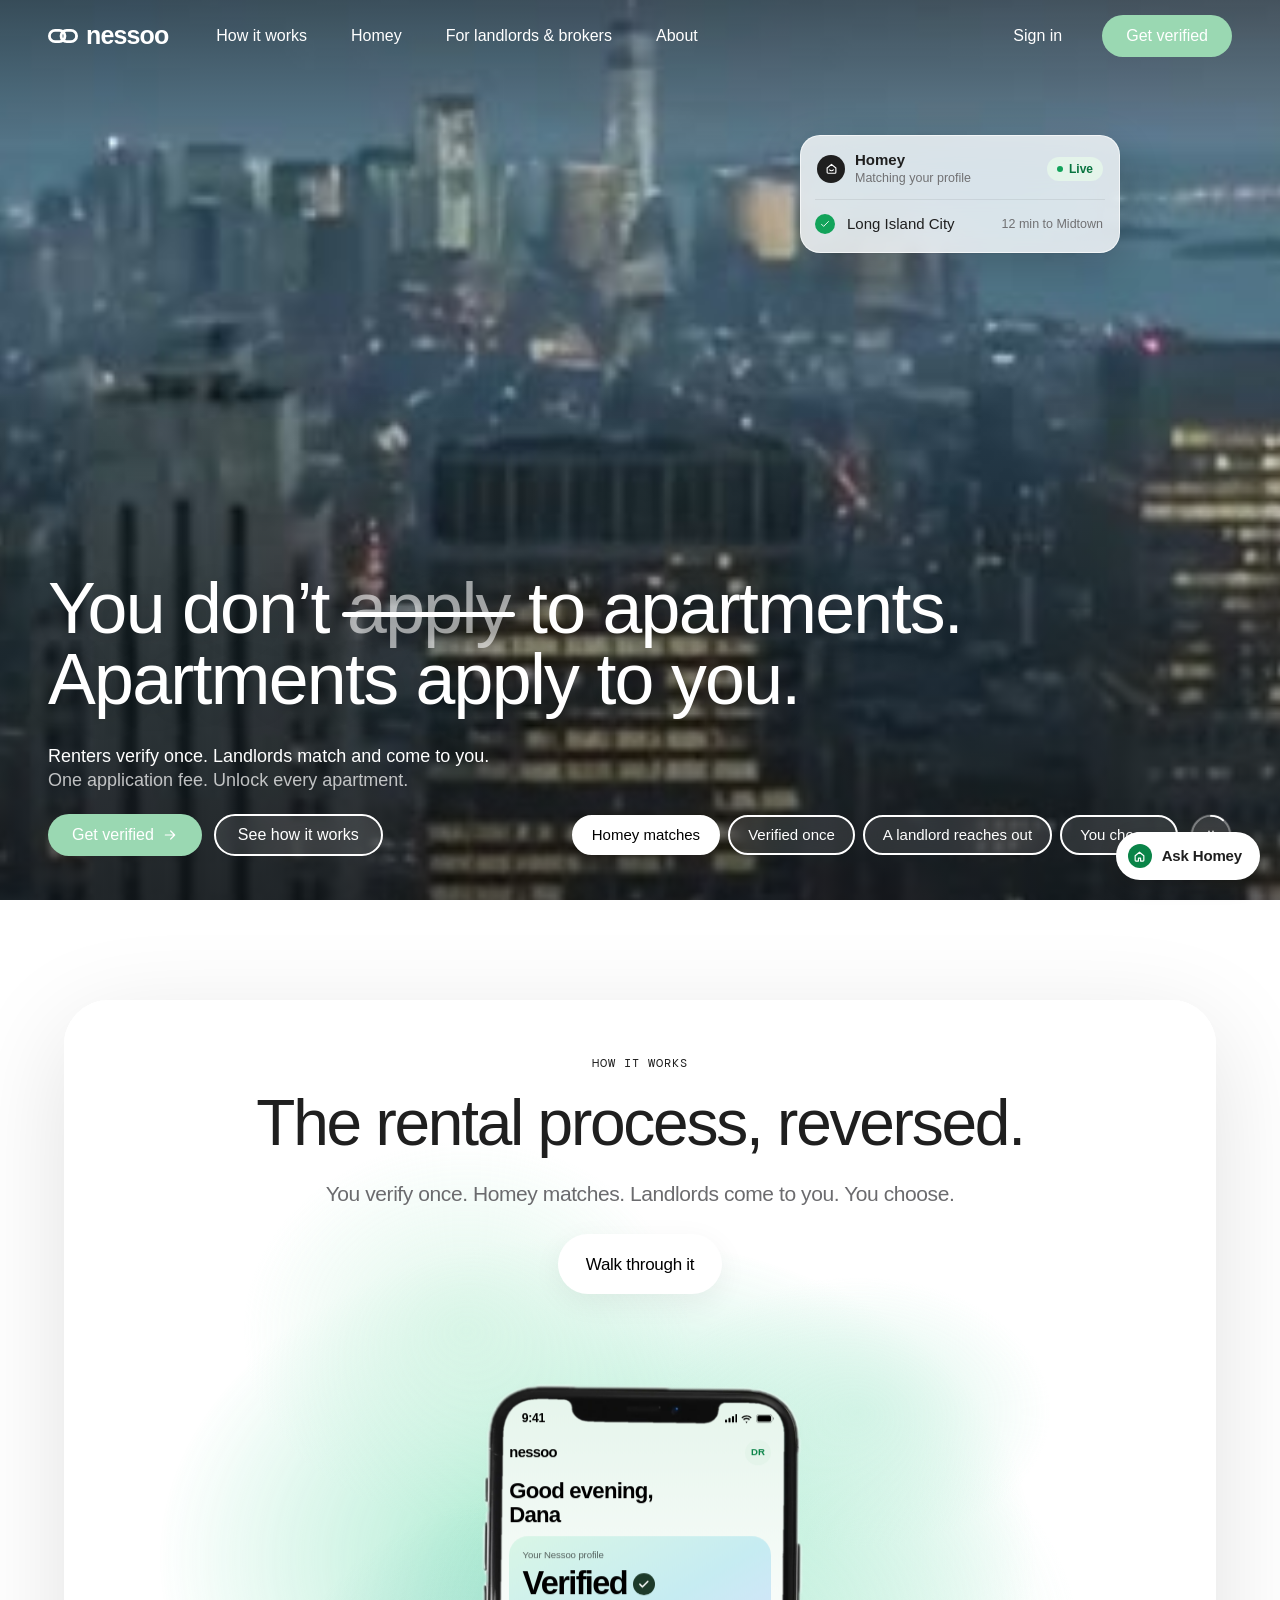
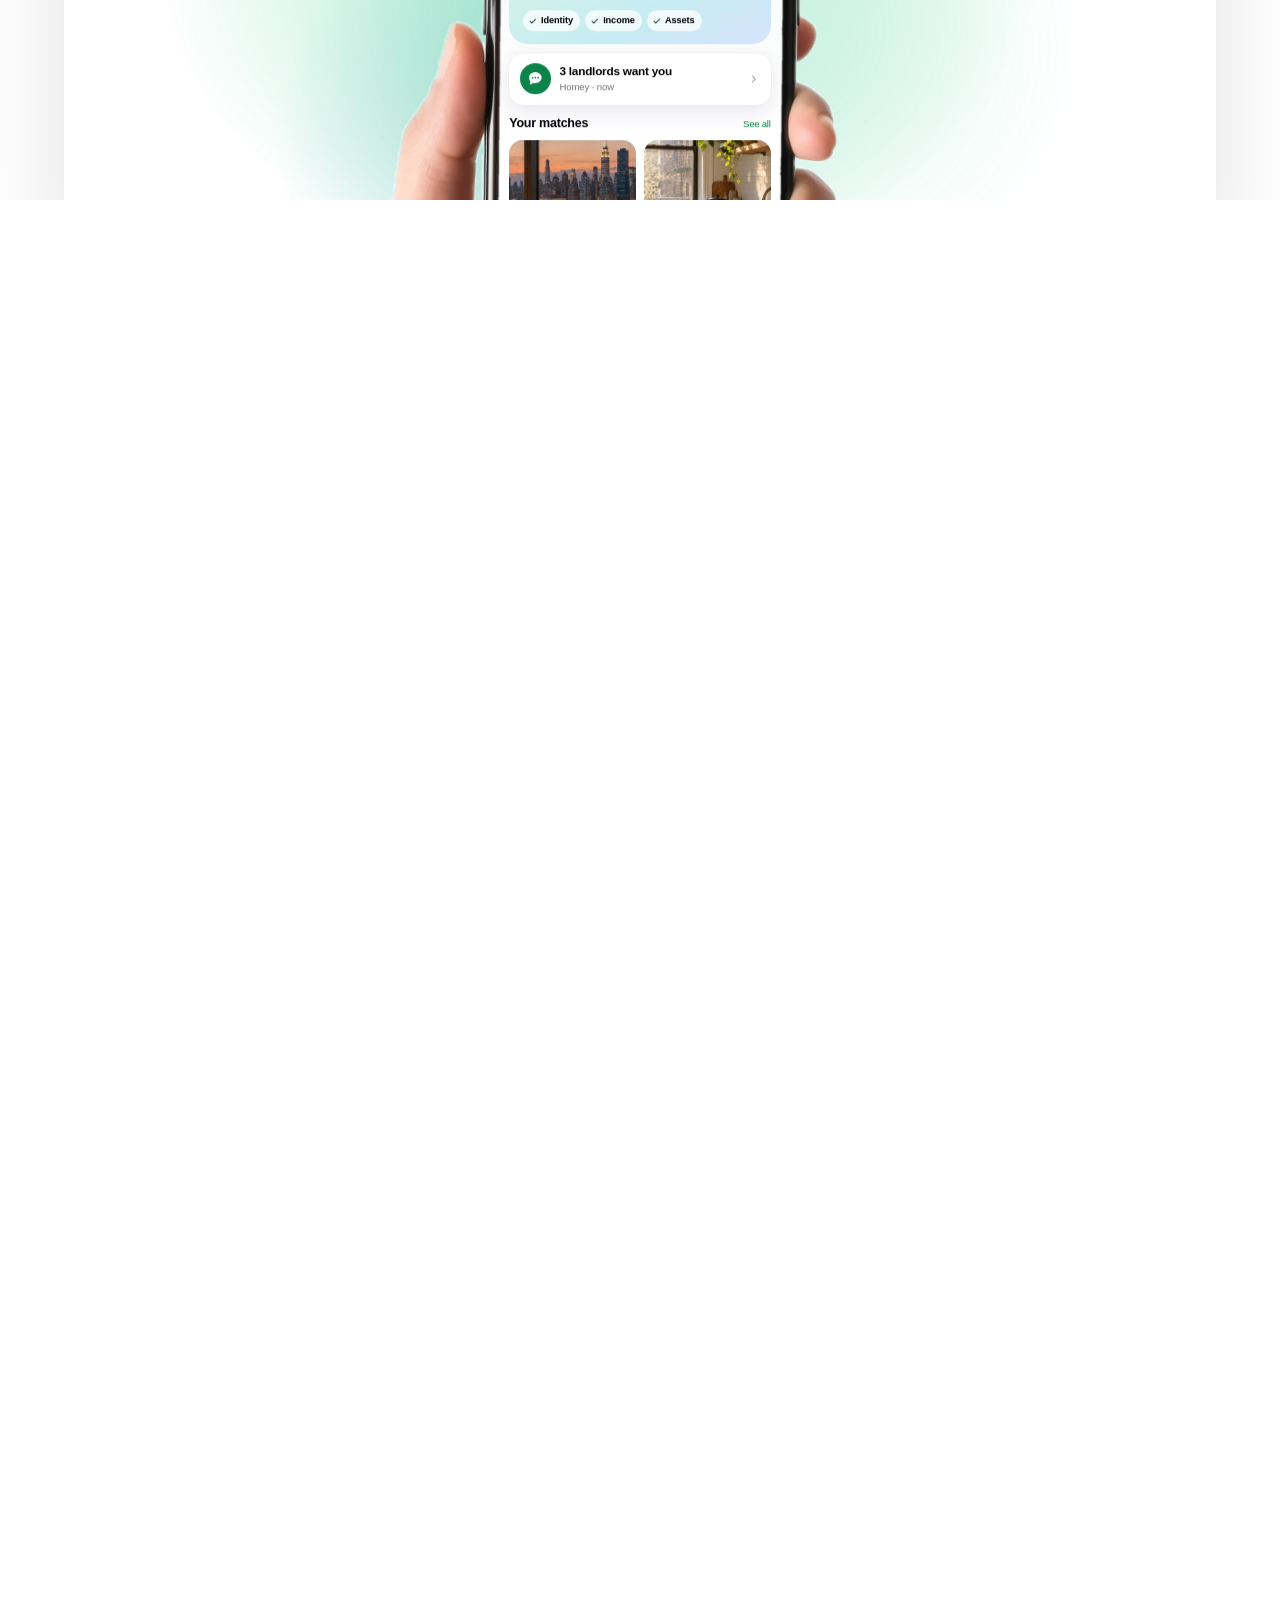
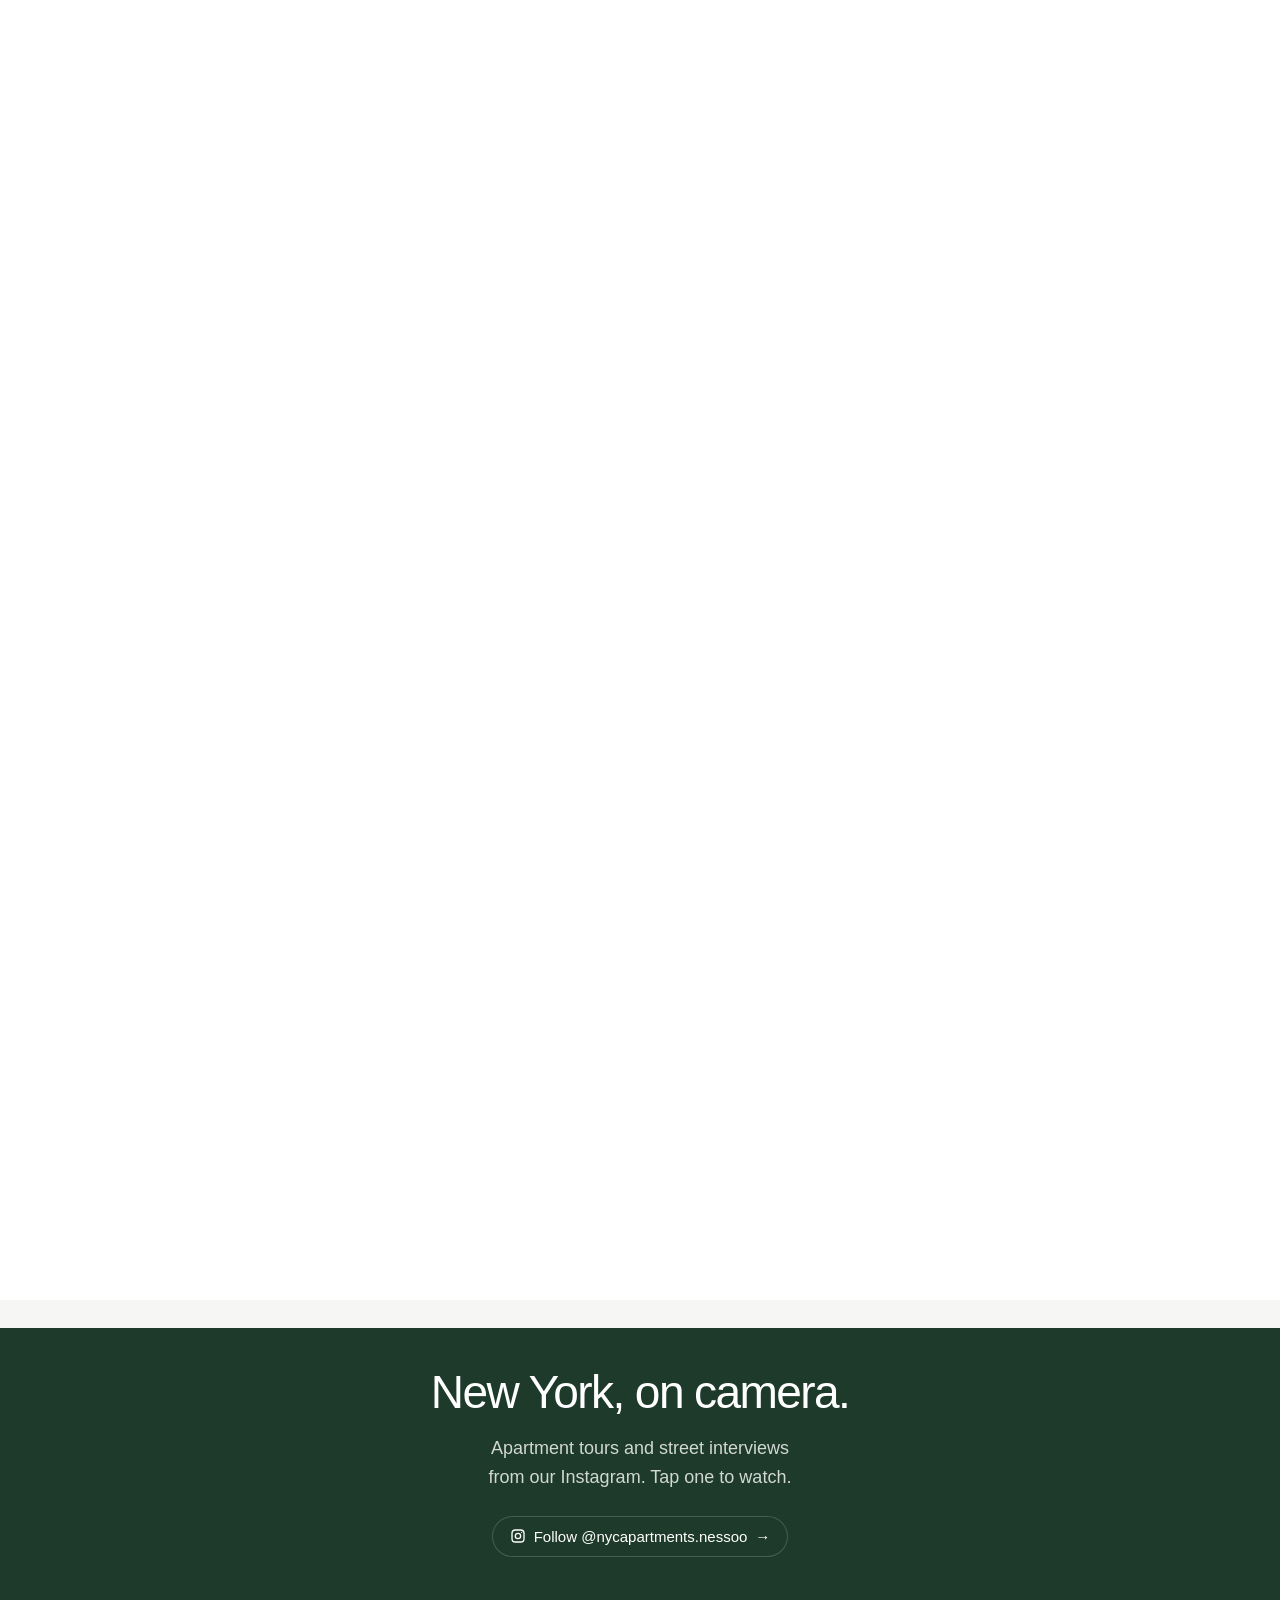
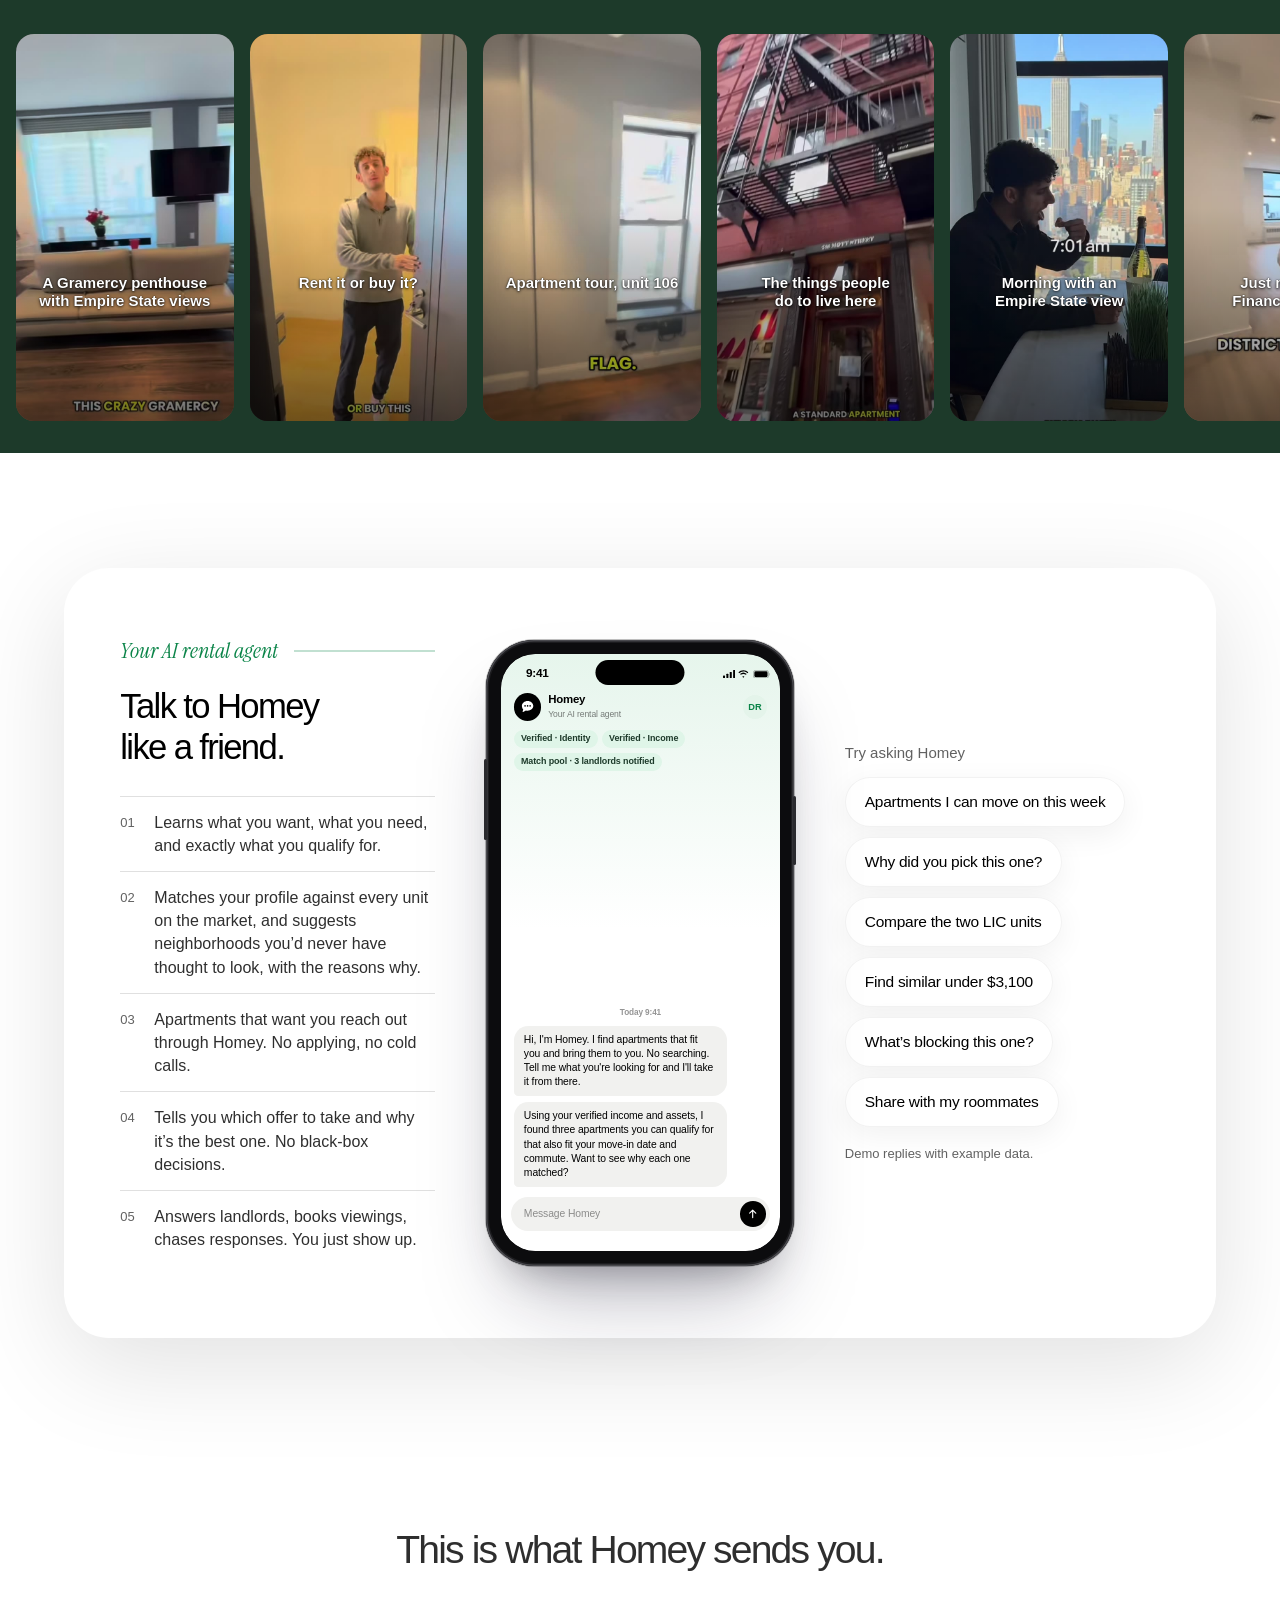
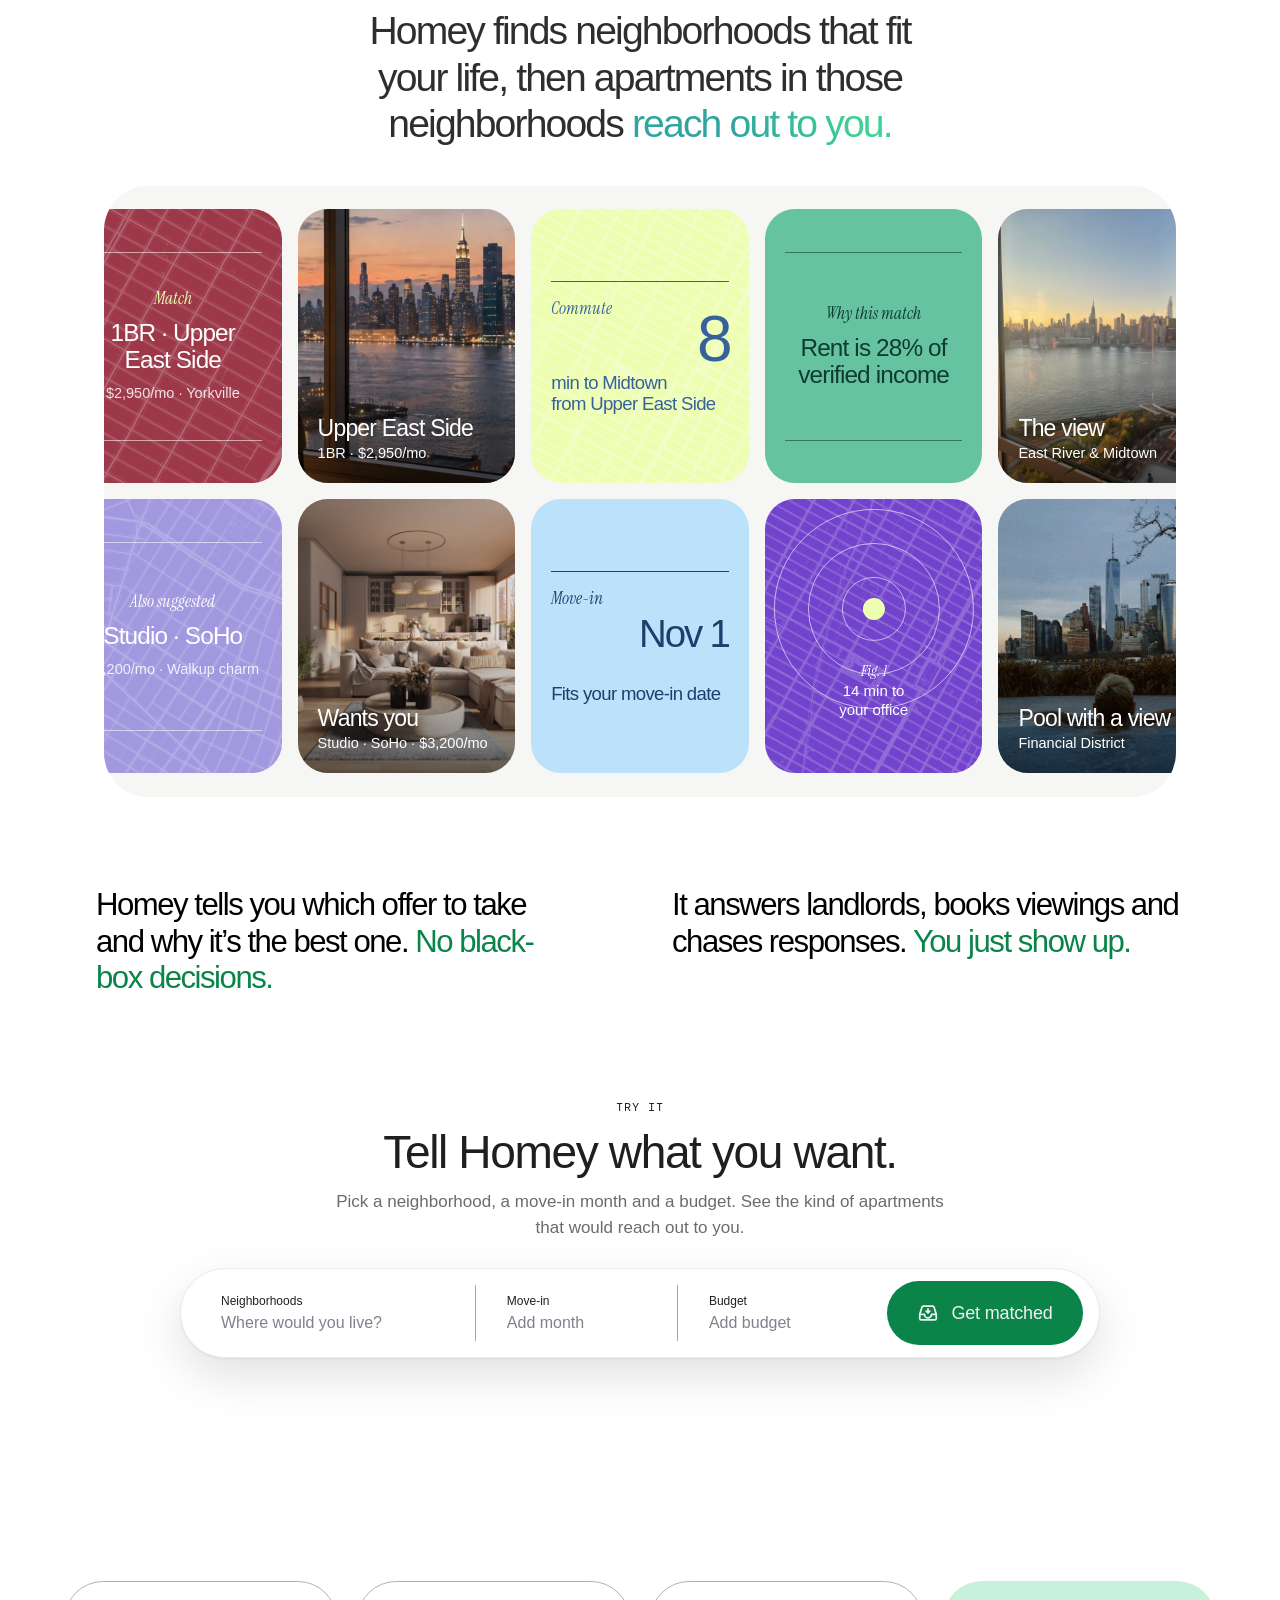
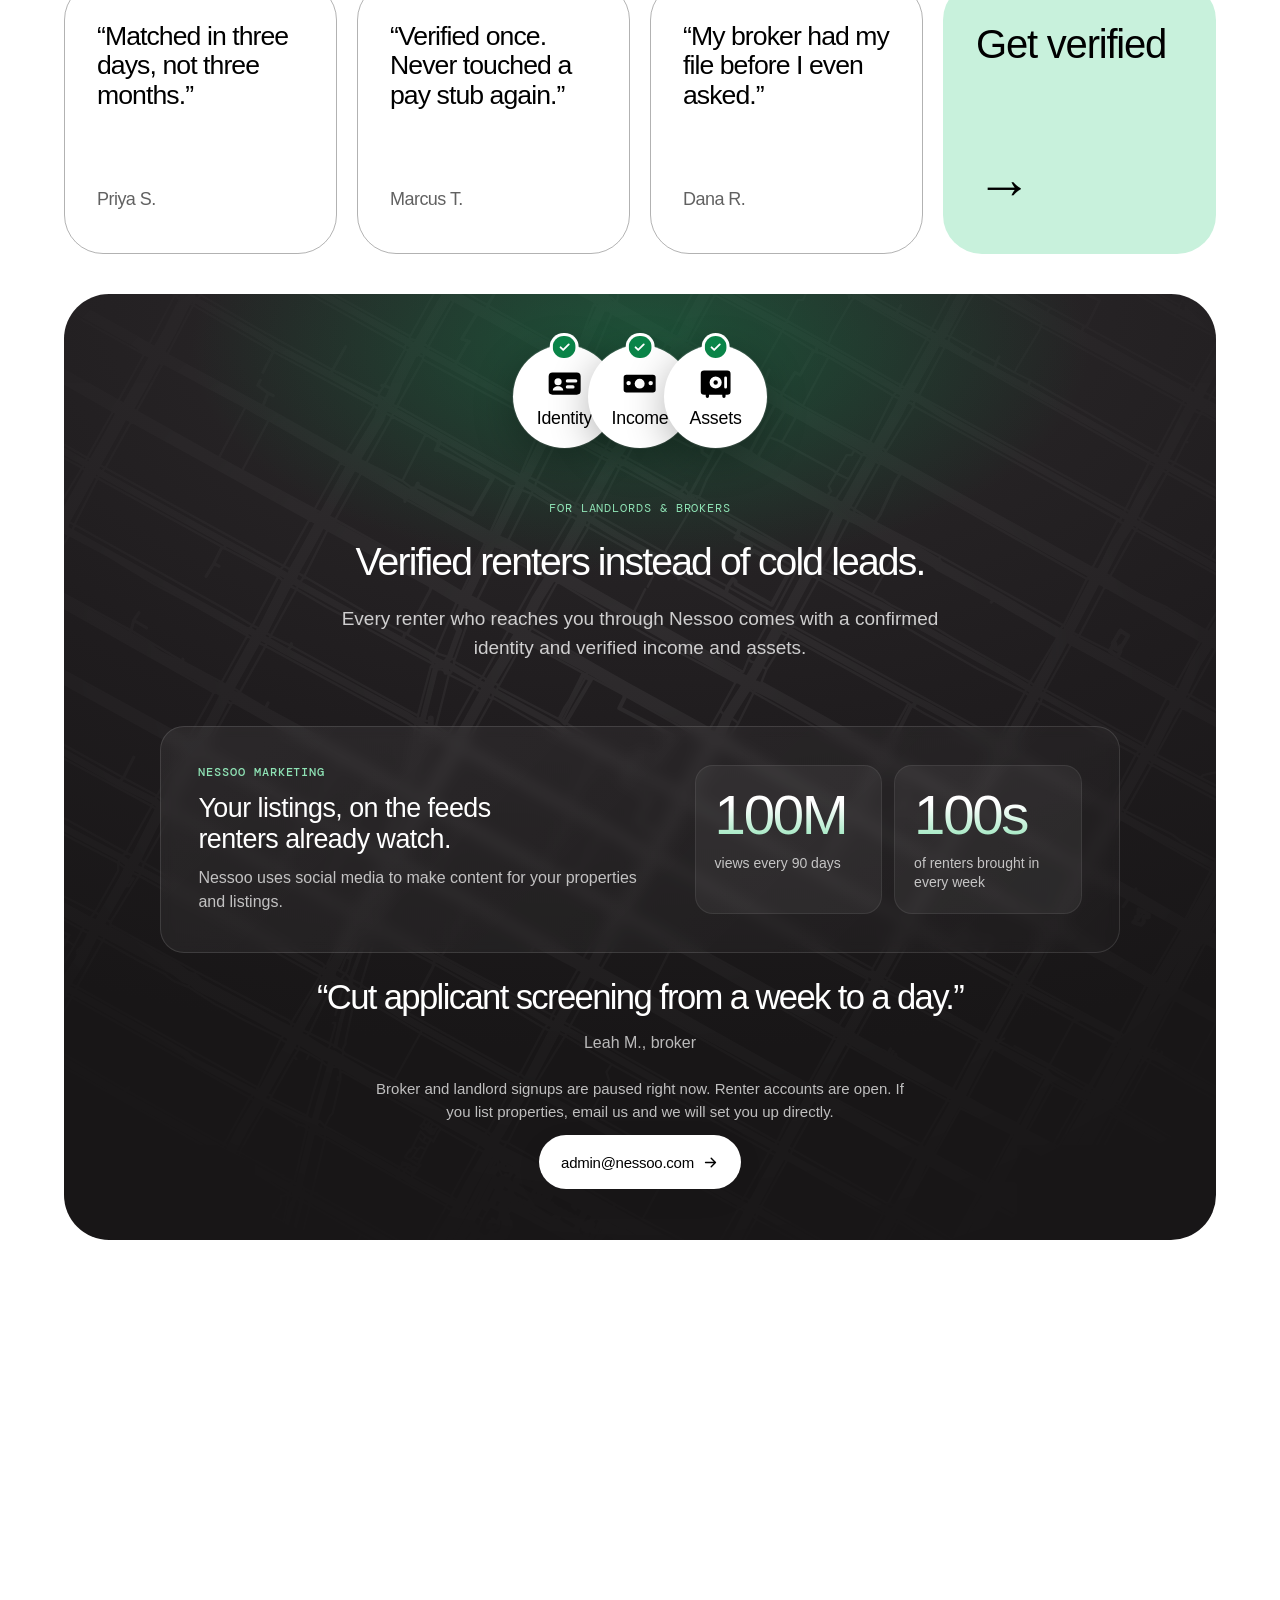
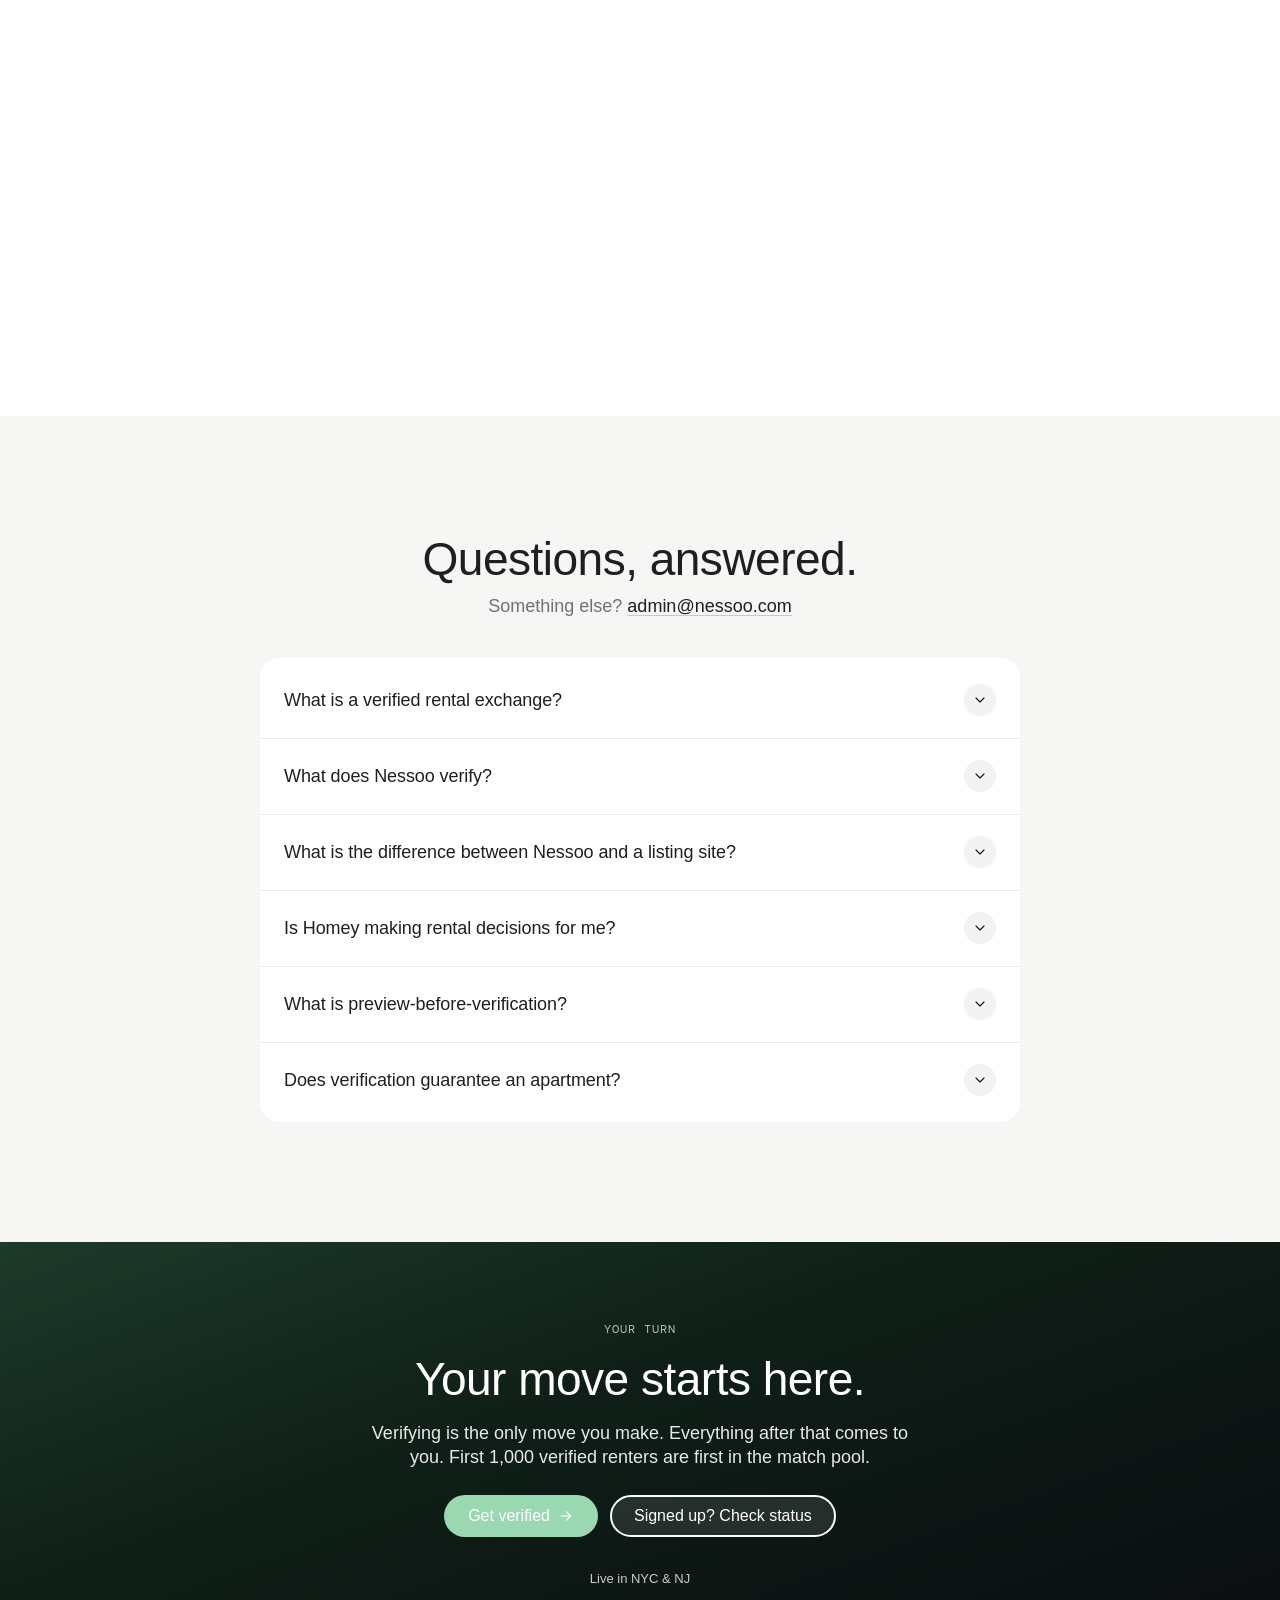
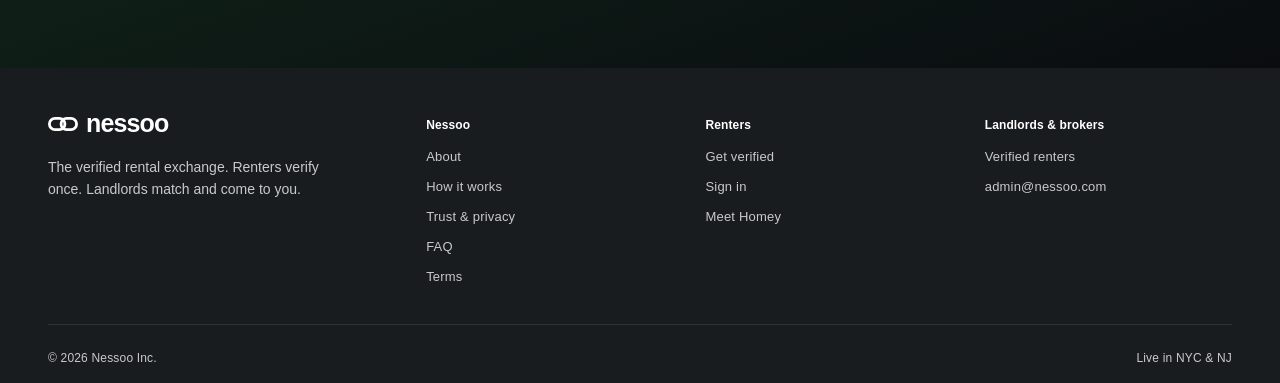
==== commit d26f1c61: "Trim page length: cut the verified-once film section, speed up the steps scroll Removes the floating" ====
--- a/index.html
+++ b/index.html
@@ -41,7 +41,7 @@
 .rl .rl-head { color: #fff; }
 .rl .rl-head p { color: #ffffffcc !important; }
 .rl .ly-btn--glass { color: #fff !important; background: transparent !important; border: 1.5px solid #ffffff80 !important; backdrop-filter: none !important; }
-.rl { border: none; margin: 0; padding: 40px 0 32px !important; margin-top: 0 !important; }
+.rl { border: none; margin: 0; padding: 40px 0 32px !important; margin-top: 28px !important; }
 .p-matches .p-collage { margin: 3vw auto 0; max-width: 1200px; }
 .p-matches .p-collage .p-col-row { width: 100%; margin-left: 0; padding: 0 24px; }
 .p-matches .p-col-row .p-tc { aspect-ratio: 270/340; }
@@ -70,7 +70,7 @@
 <main id="main">
 <section class="ly-hero" data-hero data-nav-media aria-labelledby="ly-hero-h1"><div class="ly-hero__frame" data-hero-frame><video class="ly-hero__video" data-hero-video muted playsinline loop preload="metadata" aria-hidden="true" tabindex="-1"></video><img class="ly-hero__still" data-hero-still alt="" aria-hidden="true" decoding="async"></div><div class="ly-hero__scrim" aria-hidden="true"></div><div class="ly-hero__layer" data-hero-layer aria-hidden="true"><div class="ly-ann" data-ann data-in="0.5" data-out="6.72" data-x="0.6" data-y="0.15" data-mx="0.19" data-my="0.115"><div class="ly-ann__in ly-glass ly-match"><div class="ly-match__head"><span class="ly-disc ly-disc--sm"><svg class viewBox="0 0 24 24" fill="none" stroke="currentColor" stroke-width="1.8" stroke-linecap="round" stroke-linejoin="round" aria-hidden="true"><path d="M5 11.2L12 5.5l7 5.7V18a1.5 1.5 0 0 1-1.5 1.5h-11A1.5 1.5 0 0 1 5 18z" /><path d="M9 14.2c.8.9 1.8 1.3 3 1.3s2.2-.4 3-1.3" /></svg></span><div class="ly-match__who"><p class="ly-match__t">Homey</p><p class="ly-match__s"><span class="ly-swap" data-part data-in="0" data-out="5.5">Matching your profile</span><span class="ly-swap" data-part data-in="5.5">3 landlords notified</span></p></div><span class="ly-live"><i></i>Live</span></div><ul class="ly-match__list"><li data-part data-in="1.35"><span class="ly-check"><svg class viewBox="0 0 24 24" fill="none" stroke="currentColor" stroke-width="1.8" stroke-linecap="round" stroke-linejoin="round" aria-hidden="true"><path d="M5 12.5l4.2 4.2L19 7" /></svg></span><b>Long Island City</b><span>12 min to Midtown</span></li><li data-part data-in="2.75"><span class="ly-check"><svg class viewBox="0 0 24 24" fill="none" stroke="currentColor" stroke-width="1.8" stroke-linecap="round" stroke-linejoin="round" aria-hidden="true"><path d="M5 12.5l4.2 4.2L19 7" /></svg></span><b>Greenpoint</b><span>Laundry in unit</span></li><li data-part data-in="4.15"><span class="ly-check"><svg class viewBox="0 0 24 24" fill="none" stroke="currentColor" stroke-width="1.8" stroke-linecap="round" stroke-linejoin="round" aria-hidden="true"><path d="M5 12.5l4.2 4.2L19 7" /></svg></span><b>Fort Greene</b><span>Fits your Nov 1 move-in</span></li></ul></div></div><div class="ly-ann" data-ann data-in="7.45" data-out="11.95" data-x="0.1" data-y="0.34" data-mx="0.041" data-my="0.43"><div class="ly-ann__in ly-chip ly-vchip"><span class="ly-vchip__ring" data-part data-in="8.05"><span class="ly-check"><svg class viewBox="0 0 24 24" fill="none" stroke="currentColor" stroke-width="1.8" stroke-linecap="round" stroke-linejoin="round" aria-hidden="true"><path d="M5 12.5l4.2 4.2L19 7" /></svg></span></span>Identity</div></div><div class="ly-ann" data-ann data-in="8.05" data-out="11.95" data-x="0.5" data-y="0.36" data-mx="0.348" data-my="0.43"><div class="ly-ann__in ly-chip ly-vchip"><span class="ly-vchip__ring" data-part data-in="8.65"><span class="ly-check"><svg class viewBox="0 0 24 24" fill="none" stroke="currentColor" stroke-width="1.8" stroke-linecap="round" stroke-linejoin="round" aria-hidden="true"><path d="M5 12.5l4.2 4.2L19 7" /></svg></span></span>Income</div></div><div class="ly-ann" data-ann data-in="8.65" data-out="11.95" data-x="0.83" data-y="0.42" data-mx="0.638" data-my="0.43"><div class="ly-ann__in ly-chip ly-vchip"><span class="ly-vchip__ring" data-part data-in="9.25"><span class="ly-check"><svg class viewBox="0 0 24 24" fill="none" stroke="currentColor" stroke-width="1.8" stroke-linecap="round" stroke-linejoin="round" aria-hidden="true"><path d="M5 12.5l4.2 4.2L19 7" /></svg></span></span>Assets</div></div><div class="ly-ann" data-ann data-in="12.2" data-out="19.35" data-x="0.695" data-y="0.33" data-mx="0.184" data-my="0.41"><div class="ly-ann__in ly-glass ly-note"><div class="ly-note__state" data-part data-in="0" data-out="14.8"><span class="ly-disc"><svg class viewBox="0 0 24 24" fill="none" stroke="currentColor" stroke-width="1.8" stroke-linecap="round" stroke-linejoin="round" aria-hidden="true"><path d="M4 10.5L12 4l8 6.5V20h-5.5v-5.5h-5V20H4z" /></svg></span><div><p class="ly-note__meta">Homey · now</p><p class="ly-note__t">A landlord wants you</p><p class="ly-note__s">2BR · Fort Greene</p></div></div><div class="ly-note__state" data-part data-in="14.8"><span class="ly-disc ly-disc--green"><svg class viewBox="0 0 24 24" fill="none" stroke="currentColor" stroke-width="1.8" stroke-linecap="round" stroke-linejoin="round" aria-hidden="true"><path d="M5 12.5l4.2 4.2L19 7" /></svg></span><div><p class="ly-note__meta">Your choice</p><p class="ly-note__t">You chose this one.</p><p class="ly-note__s">2BR · Fort Greene · Move-in Nov 1</p></div></div></div></div></div><p class="ly-sr">In the film, a live layer shows Nessoo working: over the skyline Homey matches your profile to Long Island City, Greenpoint and Fort Greene; on the stoop your identity, income and assets are verified; as the key turns, a landlord with a two-bedroom in Fort Greene reaches out; at the door, you chose this one.</p><div class="ly-hero__content"><div class="ly-wrap"><h1 class="ly-h1 ly-hero__h1" id="ly-hero-h1"><span class="ly-hero__line">You don’t <s class="ly-strike">apply</s> to apartments.</span><span class="ly-hero__line">Apartments apply to you.</span></h1><div class="ly-hero__row"><div class="ly-hero__left"><p class="ly-lead ly-hero__lead">Renters verify once. Landlords match and come to you.<span>One application fee. Unlock every apartment.</span></p><div class="ly-hero__ctas"><a class="ly-btn ly-btn--accent" href="/join">Get verified <svg class="ly-arrow" viewBox="0 0 24 24" fill="none" stroke="currentColor" stroke-width="1.8" stroke-linecap="round" stroke-linejoin="round" aria-hidden="true"><path d="M5 12h14M13 6l6 6-6 6" /></svg></a><a class="ly-btn ly-btn--glass" href="#how-it-works">See how it works</a></div></div><div class="ly-hero__controls"><div class="ly-tabs ly-hero__tabs" role="tablist" aria-label="Film chapters"><button class="ly-tab" type="button" role="tab" aria-selected="true" data-chapter="city"><span class="ly-hero__tl">Homey matches</span><span class="ly-hero__ts">Match</span></button><button class="ly-tab" type="button" role="tab" aria-selected="false" data-chapter="stoop"><span class="ly-hero__tl">Verified once</span><span class="ly-hero__ts">Verify</span></button><button class="ly-tab" type="button" role="tab" aria-selected="false" data-chapter="key"><span class="ly-hero__tl">A landlord reaches out</span><span class="ly-hero__ts">Hear back</span></button><button class="ly-tab" type="button" role="tab" aria-selected="false" data-chapter="door"><span class="ly-hero__tl">You choose</span><span class="ly-hero__ts">Choose</span></button></div><button class="ly-hero__pause" type="button" data-hero-pause aria-label="Pause film" aria-pressed="false"><svg class="ly-hero__ring" viewBox="0 0 44 44" aria-hidden="true"><circle cx="22" cy="22" r="20"></circle><circle cx="22" cy="22" r="20" data-hero-ring></circle></svg><span class="ly-hero__pi ly-hero__pi--pause"><svg class viewBox="0 0 24 24" fill="none" stroke="currentColor" stroke-width="1.8" stroke-linecap="round" stroke-linejoin="round" aria-hidden="true"><path d="M9 6.5v11M15 6.5v11" /></svg></span><span class="ly-hero__pi ly-hero__pi--play"><svg class viewBox="0 0 24 24" fill="none" stroke="currentColor" stroke-width="1.8" stroke-linecap="round" stroke-linejoin="round" aria-hidden="true"><path d="M8 6l10 6-10 6z" fill="currentColor" /></svg></span></button></div></div></div></div></section>
 <div class="p-app"><section class="p-stage" id="how-it-works" aria-label="How Nessoo works" data-stage><div class="p-stage-pin" data-pin><div class="p-stage-shadow" data-shadow aria-hidden="true"></div><div class="p-stage-card" data-card><div class="p-atmo" aria-hidden="true"><div class="p-atmo-l is-bloom is-on" data-atmo="0"></div><div class="p-atmo-l is-mint" data-atmo="w"></div><div class="p-atmo-l is-lilac" data-atmo="1"></div><div class="p-atmo-l is-green" data-atmo="2"></div><div class="p-atmo-l is-lime" data-atmo="3"></div><div class="p-atmo-l is-sky" data-atmo="4"></div><div class="p-atmo-l is-pink" data-atmo="5"></div><div class="p-atmo-l is-dusk" data-atmo="6"></div></div><div class="p-giants" aria-hidden="true"><div class="p-giant is-l p-g-mint" data-giant>verify</div><div class="p-giant is-r p-g-teal" data-giant>once.</div></div><div class="p-hero-copy" data-hero-copy><p class="m-eyebrow">How it works</p><h2 class="p-hero-h">The rental process, reversed.</h2><p class="p-hero-sub">You verify once. Homey matches. Landlords come to you. You choose.</p><div class="p-hero-ctas"><a class="p-pill p-pill--white p-pill--lg" href="#steps" data-jump-steps>Walk through it</a></div></div><div class="p-hero-phone" data-phone><div class="p-hand p-hero-hand"><div class="p-scr"><div class="p-stack" data-stack><div class="p-ui is-tint-lilac is-active" data-step="0"><div class="p-sb"><span class="p-sb-time">9:41</span><span></span><span class="p-sb-icons"><svg class aria-hidden="true" viewBox="0 0 18 12" fill="currentColor"><rect x="0" y="8" width="3" height="4" rx=".8"></rect><rect x="5" y="5.5" width="3" height="6.5" rx=".8"></rect><rect x="10" y="3" width="3" height="9" rx=".8"></rect><rect x="15" y="0" width="3" height="12" rx=".8"></rect></svg><svg class aria-hidden="true" viewBox="0 0 16 12" fill="currentColor"><path d="M8 2.2c2.4 0 4.6.9 6.2 2.5l1.2-1.3A10.3 10.3 0 0 0 8 .4 10.3 10.3 0 0 0 .6 3.4l1.2 1.3A8.6 8.6 0 0 1 8 2.2zm0 3.6c1.4 0 2.7.5 3.7 1.4L13 5.9a7.3 7.3 0 0 0-10 0l1.3 1.3c1-.9 2.3-1.4 3.7-1.4zM8 9.3c.6 0 1.1.2 1.5.6L8 11.6 6.5 9.9c.4-.4.9-.6 1.5-.6z"></path></svg><svg class aria-hidden="true" viewBox="0 0 27 13" fill="none"><rect x=".5" y=".5" width="23" height="12" rx="3.5" stroke="currentColor" opacity=".4"></rect><rect x="2" y="2" width="20" height="9" rx="2.2" fill="currentColor"></rect><path d="M25 4.5v4c.8-.3 1.3-1.1 1.3-2s-.5-1.7-1.3-2z" fill="currentColor" opacity=".45"></path></svg></span></div><div class="p-body"><div class="p-hdr"><span class="p-hdr-word">nessoo</span><span class="p-av">DR</span></div><p class="p-lt">Good evening,<br>Dana</p><div class="p-prof"><div class="p-prof-k">Your Nessoo profile</div><div class="p-prof-v">Verified <span class="p-seal"><svg class aria-hidden="true" viewBox="0 0 24 24" fill="none" stroke="currentColor" stroke-width="2.6" stroke-linecap="round" stroke-linejoin="round"><path d="M5 12.5l4.5 4.5L19 7.5"></path></svg></span></div><div class="p-ticks"><span class="p-tick"><svg class aria-hidden="true" viewBox="0 0 24 24" fill="none" stroke="currentColor" stroke-width="2.6" stroke-linecap="round" stroke-linejoin="round"><path d="M5 12.5l4.5 4.5L19 7.5"></path></svg>Identity</span><span class="p-tick"><svg class aria-hidden="true" viewBox="0 0 24 24" fill="none" stroke="currentColor" stroke-width="2.6" stroke-linecap="round" stroke-linejoin="round"><path d="M5 12.5l4.5 4.5L19 7.5"></path></svg>Income</span><span class="p-tick"><svg class aria-hidden="true" viewBox="0 0 24 24" fill="none" stroke="currentColor" stroke-width="2.6" stroke-linecap="round" stroke-linejoin="round"><path d="M5 12.5l4.5 4.5L19 7.5"></path></svg>Assets</span></div></div><div class="p-note"><span class="p-note-ic"><svg class aria-hidden="true" viewBox="0 0 24 24" fill="currentColor"><path d="M12 3c5 0 9 3.4 9 7.8s-4 7.8-9 7.8c-.9 0-1.8-.1-2.6-.3L5 20.5c-.5.3-1.1-.2-.9-.7l1-3.1C3.8 15.3 3 13.2 3 10.8 3 6.4 7 3 12 3zm-4 6.6a1.3 1.3 0 1 0 0 2.6 1.3 1.3 0 0 0 0-2.6zm4 0a1.3 1.3 0 1 0 0 2.6 1.3 1.3 0 0 0 0-2.6zm4 0a1.3 1.3 0 1 0 0 2.6 1.3 1.3 0 0 0 0-2.6z"></path></svg></span><span><span class="p-note-t">3 landlords want you</span><br><span class="p-note-s">Homey · now</span></span><svg class="p-chev" aria-hidden="true" viewBox="0 0 24 24" fill="none" stroke="currentColor" stroke-width="2.2" stroke-linecap="round" stroke-linejoin="round"><path d="M9 6l6 6-6 6"></path></svg></div><div class="p-sl">Your matches <small>See all</small></div><div class="p-minis"><div class="p-mini"><img src="/app/img/tall-lic-window-skyline-dusk.webp" alt="" loading="lazy"><b>2BR · Long Island City</b></div><div class="p-mini"><img src="/app/img/tall-kitchen-morning.webp" alt="" loading="lazy"><b>1BR · Greenpoint</b></div></div></div><div class="p-tabs"><span class="p-tab is-on"><svg class aria-hidden="true" viewBox="0 0 24 24" fill="currentColor"><path d="M11.3 3.3a1.1 1.1 0 0 1 1.4 0l7.6 6.4c.4.3.7.8.7 1.4v8.4c0 1-.8 1.8-1.8 1.8h-4v-5.6a1.2 1.2 0 0 0-1.2-1.2h-4a1.2 1.2 0 0 0-1.2 1.2v5.6H4.8c-1 0-1.8-.8-1.8-1.8v-8.4c0-.6.3-1.1.7-1.4z"></path></svg><span>Home</span></span><span class="p-tab"><svg class aria-hidden="true" viewBox="0 0 24 24" fill="currentColor"><path d="M12 3c5 0 9 3.4 9 7.8s-4 7.8-9 7.8c-.9 0-1.8-.1-2.6-.3L5 20.5c-.5.3-1.1-.2-.9-.7l1-3.1C3.8 15.3 3 13.2 3 10.8 3 6.4 7 3 12 3zm-4 6.6a1.3 1.3 0 1 0 0 2.6 1.3 1.3 0 0 0 0-2.6zm4 0a1.3 1.3 0 1 0 0 2.6 1.3 1.3 0 0 0 0-2.6zm4 0a1.3 1.3 0 1 0 0 2.6 1.3 1.3 0 0 0 0-2.6z"></path></svg><span>Homey</span></span><span class="p-tab"><svg class aria-hidden="true" viewBox="0 0 24 24" fill="currentColor"><path d="M7 3.5h10A2.5 2.5 0 0 1 19.5 6v12a2.5 2.5 0 0 1-2.5 2.5H7A2.5 2.5 0 0 1 4.5 18V6A2.5 2.5 0 0 1 7 3.5zm1.5 4a1 1 0 0 0 0 2h7a1 1 0 1 0 0-2zm0 4a1 1 0 0 0 0 2h7a1 1 0 1 0 0-2zm0 4a1 1 0 0 0 0 2h4a1 1 0 1 0 0-2z"></path></svg><span>Matches</span></span><span class="p-tab"><svg class aria-hidden="true" viewBox="0 0 24 24" fill="currentColor"><circle cx="12" cy="8" r="4.2"></circle><path d="M4 19.6c0-3.6 3.6-6 8-6s8 2.4 8 6c0 .5-.4.9-.9.9H4.9a.9.9 0 0 1-.9-.9z"></path></svg><span>Profile</span></span></div></div><div class="p-ui is-after" data-step="1" aria-hidden="true"><div class="p-sb"><span class="p-sb-time">9:41</span><span></span><span class="p-sb-icons"><svg class aria-hidden="true" viewBox="0 0 18 12" fill="currentColor"><rect x="0" y="8" width="3" height="4" rx=".8"></rect><rect x="5" y="5.5" width="3" height="6.5" rx=".8"></rect><rect x="10" y="3" width="3" height="9" rx=".8"></rect><rect x="15" y="0" width="3" height="12" rx=".8"></rect></svg><svg class aria-hidden="true" viewBox="0 0 16 12" fill="currentColor"><path d="M8 2.2c2.4 0 4.6.9 6.2 2.5l1.2-1.3A10.3 10.3 0 0 0 8 .4 10.3 10.3 0 0 0 .6 3.4l1.2 1.3A8.6 8.6 0 0 1 8 2.2zm0 3.6c1.4 0 2.7.5 3.7 1.4L13 5.9a7.3 7.3 0 0 0-10 0l1.3 1.3c1-.9 2.3-1.4 3.7-1.4zM8 9.3c.6 0 1.1.2 1.5.6L8 11.6 6.5 9.9c.4-.4.9-.6 1.5-.6z"></path></svg><svg class aria-hidden="true" viewBox="0 0 27 13" fill="none"><rect x=".5" y=".5" width="23" height="12" rx="3.5" stroke="currentColor" opacity=".4"></rect><rect x="2" y="2" width="20" height="9" rx="2.2" fill="currentColor"></rect><path d="M25 4.5v4c.8-.3 1.3-1.1 1.3-2s-.5-1.7-1.3-2z" fill="currentColor" opacity=".45"></path></svg></span></div><div class="p-body"><div class="p-hdr"><span class="p-back"><svg class aria-hidden="true" viewBox="0 0 24 24" fill="none" stroke="currentColor" stroke-width="2.4" stroke-linecap="round" stroke-linejoin="round"><path d="M15 5l-7 7 7 7"></path></svg></span><span class="p-hdr-mid">Step 1 of 2</span><span style="width:9%"></span></div><div class="p-prog"><i style="width:50%"></i></div><p class="p-lt">Verify your identity</p><p class="p-lt-sub">Once. Landlords see a confirmed identity, not your documents.</p><div class="p-scan"><div class="p-idc"><div class="p-idc-ph"></div><div class="p-idc-l"><b>RIVERA, DANA</b><i style="width:90%"></i><i style="width:70%"></i><i style="width:80%"></i><i style="width:46%"></i></div></div><span class="p-scanline"></span></div><div class="p-rows"><div class="p-row"><span class="p-row-ic is-ok"><svg class aria-hidden="true" viewBox="0 0 24 24" fill="none" stroke="currentColor" stroke-width="2.6" stroke-linecap="round" stroke-linejoin="round"><path d="M5 12.5l4.5 4.5L19 7.5"></path></svg></span><span><span class="p-row-t">ID document</span><br><span class="p-row-s">Scanned and matched</span></span><span class="p-row-end is-ok">Done</span></div><div class="p-row"><span class="p-row-ic is-violet"><svg class aria-hidden="true" viewBox="0 0 24 24" fill="currentColor"><circle cx="12" cy="8" r="4.2"></circle><path d="M4 19.6c0-3.6 3.6-6 8-6s8 2.4 8 6c0 .5-.4.9-.9.9H4.9a.9.9 0 0 1-.9-.9z"></path></svg></span><span><span class="p-row-t">Identity</span><br><span class="p-row-s">Confirming who you are</span></span><span class="p-row-end is-muted">Checking…</span></div></div></div><div class="p-ufoot"><span class="p-pb">Continue</span></div></div><div class="p-ui is-tint-mint is-after" data-step="2" aria-hidden="true"><div class="p-sb"><span class="p-sb-time">9:41</span><span></span><span class="p-sb-icons"><svg class aria-hidden="true" viewBox="0 0 18 12" fill="currentColor"><rect x="0" y="8" width="3" height="4" rx=".8"></rect><rect x="5" y="5.5" width="3" height="6.5" rx=".8"></rect><rect x="10" y="3" width="3" height="9" rx=".8"></rect><rect x="15" y="0" width="3" height="12" rx=".8"></rect></svg><svg class aria-hidden="true" viewBox="0 0 16 12" fill="currentColor"><path d="M8 2.2c2.4 0 4.6.9 6.2 2.5l1.2-1.3A10.3 10.3 0 0 0 8 .4 10.3 10.3 0 0 0 .6 3.4l1.2 1.3A8.6 8.6 0 0 1 8 2.2zm0 3.6c1.4 0 2.7.5 3.7 1.4L13 5.9a7.3 7.3 0 0 0-10 0l1.3 1.3c1-.9 2.3-1.4 3.7-1.4zM8 9.3c.6 0 1.1.2 1.5.6L8 11.6 6.5 9.9c.4-.4.9-.6 1.5-.6z"></path></svg><svg class aria-hidden="true" viewBox="0 0 27 13" fill="none"><rect x=".5" y=".5" width="23" height="12" rx="3.5" stroke="currentColor" opacity=".4"></rect><rect x="2" y="2" width="20" height="9" rx="2.2" fill="currentColor"></rect><path d="M25 4.5v4c.8-.3 1.3-1.1 1.3-2s-.5-1.7-1.3-2z" fill="currentColor" opacity=".45"></path></svg></span></div><div class="p-body"><div class="p-hdr"><span class="p-back"><svg class aria-hidden="true" viewBox="0 0 24 24" fill="none" stroke="currentColor" stroke-width="2.4" stroke-linecap="round" stroke-linejoin="round"><path d="M15 5l-7 7 7 7"></path></svg></span><span class="p-hdr-mid">Step 2 of 2</span><span style="width:9%"></span></div><div class="p-prog"><i style="width:100%;background:var(--brand-green)"></i></div><p class="p-lt">Income &amp; assets</p><p class="p-lt-sub">Verified once, sealed into one profile only you control.</p><div class="p-c is-white" style="padding-top:calc(var(--p)*4);padding-bottom:calc(var(--p)*4)"><div class="p-rows"><div class="p-row"><span class="p-row-ic is-ok"><svg class aria-hidden="true" viewBox="0 0 24 24" fill="currentColor"><circle cx="12" cy="8" r="4.2"></circle><path d="M4 19.6c0-3.6 3.6-6 8-6s8 2.4 8 6c0 .5-.4.9-.9.9H4.9a.9.9 0 0 1-.9-.9z"></path></svg></span><span><span class="p-row-t">Identity</span><br><span class="p-row-s">Confirmed</span></span><span class="p-row-end is-ok"><svg class aria-hidden="true" viewBox="0 0 24 24" fill="none" stroke="currentColor" stroke-width="2.6" stroke-linecap="round" stroke-linejoin="round"><path d="M5 12.5l4.5 4.5L19 7.5"></path></svg>Verified</span></div><div class="p-row"><span class="p-row-ic is-ok"><svg class aria-hidden="true" viewBox="0 0 64 64" fill="currentColor"><path d="M8 16h48a5 5 0 0 1 5 5v22a5 5 0 0 1-5 5H8a5 5 0 0 1-5-5V21a5 5 0 0 1 5-5zm24 7a9 9 0 1 0 0 18 9 9 0 0 0 0-18zM12 27a4 4 0 1 0 0 8 4 4 0 0 0 0-8zm40 0a4 4 0 1 0 0 8 4 4 0 0 0 0-8z" fill-rule="evenodd"></path></svg></span><span><span class="p-row-t">Income</span><br><span class="p-row-s">From your payroll</span></span><span class="p-row-end is-ok"><svg class aria-hidden="true" viewBox="0 0 24 24" fill="none" stroke="currentColor" stroke-width="2.6" stroke-linecap="round" stroke-linejoin="round"><path d="M5 12.5l4.5 4.5L19 7.5"></path></svg>Verified</span></div><div class="p-row"><span class="p-row-ic is-ok"><svg class aria-hidden="true" viewBox="0 0 64 64" fill="currentColor"><path d="M11 8h42a6 6 0 0 1 6 6v32a6 6 0 0 1-6 6h-3v3a3 3 0 0 1-6 0v-3H20v3a3 3 0 0 1-6 0v-3h-3a6 6 0 0 1-6-6V14a6 6 0 0 1 6-6zm21 11a11 11 0 1 0 0 22 11 11 0 0 0 0-22zm0 7a4 4 0 1 1 0 8 4 4 0 0 1 0-8zm18-7a2.5 2.5 0 0 0-2.5 2.5v17a2.5 2.5 0 0 0 5 0v-17A2.5 2.5 0 0 0 50 19z" fill-rule="evenodd"></path></svg></span><span><span class="p-row-t">Assets</span><br><span class="p-row-s">From your bank</span></span><span class="p-row-end is-ok"><svg class aria-hidden="true" viewBox="0 0 24 24" fill="none" stroke="currentColor" stroke-width="2.6" stroke-linecap="round" stroke-linejoin="round"><path d="M5 12.5l4.5 4.5L19 7.5"></path></svg>Verified</span></div><div class="p-row"><span class="p-row-ic"><svg class aria-hidden="true" viewBox="0 0 24 24" fill="currentColor"><path d="M7 3.5h10A2.5 2.5 0 0 1 19.5 6v12a2.5 2.5 0 0 1-2.5 2.5H7A2.5 2.5 0 0 1 4.5 18V6A2.5 2.5 0 0 1 7 3.5zm1.5 4a1 1 0 0 0 0 2h7a1 1 0 1 0 0-2zm0 4a1 1 0 0 0 0 2h7a1 1 0 1 0 0-2zm0 4a1 1 0 0 0 0 2h4a1 1 0 1 0 0-2z"></path></svg></span><span><span class="p-row-t">Rental history</span><br><span class="p-row-s">Optional</span></span><span class="p-row-end is-muted"><svg class aria-hidden="true" viewBox="0 0 24 24" fill="none" stroke="currentColor" stroke-width="2.2" stroke-linecap="round"><path d="M12 5v14M5 12h14"></path></svg>Add</span></div><div class="p-row"><span class="p-row-ic"><svg class aria-hidden="true" viewBox="0 0 24 24" fill="currentColor"><path d="M12 3c5 0 9 3.4 9 7.8s-4 7.8-9 7.8c-.9 0-1.8-.1-2.6-.3L5 20.5c-.5.3-1.1-.2-.9-.7l1-3.1C3.8 15.3 3 13.2 3 10.8 3 6.4 7 3 12 3zm-4 6.6a1.3 1.3 0 1 0 0 2.6 1.3 1.3 0 0 0 0-2.6zm4 0a1.3 1.3 0 1 0 0 2.6 1.3 1.3 0 0 0 0-2.6zm4 0a1.3 1.3 0 1 0 0 2.6 1.3 1.3 0 0 0 0-2.6z"></path></svg></span><span><span class="p-row-t">References</span><br><span class="p-row-s">Optional</span></span><span class="p-row-end is-muted"><svg class aria-hidden="true" viewBox="0 0 24 24" fill="none" stroke="currentColor" stroke-width="2.2" stroke-linecap="round"><path d="M12 5v14M5 12h14"></path></svg>Add</span></div></div></div><div class="p-note" style="box-shadow:none;background:#e3f4ec"><span class="p-note-ic" style="background:var(--brand-green)"><svg class aria-hidden="true" viewBox="0 0 24 24" fill="currentColor"><path d="M7 10V8a5 5 0 0 1 10 0v2h.5A2.5 2.5 0 0 1 20 12.5v7a2.5 2.5 0 0 1-2.5 2.5h-11A2.5 2.5 0 0 1 4 19.5v-7A2.5 2.5 0 0 1 6.5 10H7zm2.2 0h5.6V8a2.8 2.8 0 0 0-5.6 0v2z"></path></svg></span><span><span class="p-note-t" style="font-size:calc(var(--p)*14.5)">You hold the keys</span><br><span class="p-note-s">Share only what a match needs.</span></span></div></div><div class="p-ufoot"><span class="p-pb">Done</span></div></div><div class="p-ui is-tint-lime is-after" data-step="3" aria-hidden="true"><div class="p-sb"><span class="p-sb-time">9:41</span><span></span><span class="p-sb-icons"><svg class aria-hidden="true" viewBox="0 0 18 12" fill="currentColor"><rect x="0" y="8" width="3" height="4" rx=".8"></rect><rect x="5" y="5.5" width="3" height="6.5" rx=".8"></rect><rect x="10" y="3" width="3" height="9" rx=".8"></rect><rect x="15" y="0" width="3" height="12" rx=".8"></rect></svg><svg class aria-hidden="true" viewBox="0 0 16 12" fill="currentColor"><path d="M8 2.2c2.4 0 4.6.9 6.2 2.5l1.2-1.3A10.3 10.3 0 0 0 8 .4 10.3 10.3 0 0 0 .6 3.4l1.2 1.3A8.6 8.6 0 0 1 8 2.2zm0 3.6c1.4 0 2.7.5 3.7 1.4L13 5.9a7.3 7.3 0 0 0-10 0l1.3 1.3c1-.9 2.3-1.4 3.7-1.4zM8 9.3c.6 0 1.1.2 1.5.6L8 11.6 6.5 9.9c.4-.4.9-.6 1.5-.6z"></path></svg><svg class aria-hidden="true" viewBox="0 0 27 13" fill="none"><rect x=".5" y=".5" width="23" height="12" rx="3.5" stroke="currentColor" opacity=".4"></rect><rect x="2" y="2" width="20" height="9" rx="2.2" fill="currentColor"></rect><path d="M25 4.5v4c.8-.3 1.3-1.1 1.3-2s-.5-1.7-1.3-2z" fill="currentColor" opacity=".45"></path></svg></span></div><div class="p-body"><div class="p-hdr"><span class="p-homey-h"><span class="p-homey-av"><svg class aria-hidden="true" viewBox="0 0 24 24" fill="currentColor"><path d="M12 3c5 0 9 3.4 9 7.8s-4 7.8-9 7.8c-.9 0-1.8-.1-2.6-.3L5 20.5c-.5.3-1.1-.2-.9-.7l1-3.1C3.8 15.3 3 13.2 3 10.8 3 6.4 7 3 12 3zm-4 6.6a1.3 1.3 0 1 0 0 2.6 1.3 1.3 0 0 0 0-2.6zm4 0a1.3 1.3 0 1 0 0 2.6 1.3 1.3 0 0 0 0-2.6zm4 0a1.3 1.3 0 1 0 0 2.6 1.3 1.3 0 0 0 0-2.6z"></path></svg></span><span><span class="p-homey-n">Homey</span><br><span class="p-homey-s">Your AI rental agent</span></span></span><span class="p-av">DR</span></div><div class="p-msgs"><div class="p-b is-h">Tell me what you're looking for and I'll take it from there.</div><div class="p-b is-me">2BR, under $3,100, moving Nov 1. Close to Midtown.</div><div class="p-b is-h" style="max-width:100%;width:100%;background:transparent;padding:0"><div class="p-fit"><div><small>Budget</small><b>Under $3,100</b></div><div><small>Move-in</small><b>Nov 1</b></div><div><small>Commute</small><b>Near Midtown</b></div><div><small>Space</small><b>2 bedrooms</b></div><div class="is-wide"><small>Neighborhoods</small><b>Open to suggestions</b></div></div></div><div class="p-b is-h">Paired with your verified income and assets, I'll only bring you homes you can qualify for.</div></div></div><div class="p-composer"><span class="p-txt">Message Homey</span><span class="p-go"><svg class aria-hidden="true" viewBox="0 0 24 24" fill="currentColor"><path d="M12 4.5a1 1 0 0 1 .7.3l5.5 5.5a1 1 0 1 1-1.4 1.4L13 7.9V19a1 1 0 1 1-2 0V7.9l-3.8 3.8a1 1 0 0 1-1.4-1.4l5.5-5.5a1 1 0 0 1 .7-.3z"></path></svg></span></div></div><div class="p-ui is-tint-sky is-after" data-step="4" aria-hidden="true"><div class="p-sb"><span class="p-sb-time">9:41</span><span></span><span class="p-sb-icons"><svg class aria-hidden="true" viewBox="0 0 18 12" fill="currentColor"><rect x="0" y="8" width="3" height="4" rx=".8"></rect><rect x="5" y="5.5" width="3" height="6.5" rx=".8"></rect><rect x="10" y="3" width="3" height="9" rx=".8"></rect><rect x="15" y="0" width="3" height="12" rx=".8"></rect></svg><svg class aria-hidden="true" viewBox="0 0 16 12" fill="currentColor"><path d="M8 2.2c2.4 0 4.6.9 6.2 2.5l1.2-1.3A10.3 10.3 0 0 0 8 .4 10.3 10.3 0 0 0 .6 3.4l1.2 1.3A8.6 8.6 0 0 1 8 2.2zm0 3.6c1.4 0 2.7.5 3.7 1.4L13 5.9a7.3 7.3 0 0 0-10 0l1.3 1.3c1-.9 2.3-1.4 3.7-1.4zM8 9.3c.6 0 1.1.2 1.5.6L8 11.6 6.5 9.9c.4-.4.9-.6 1.5-.6z"></path></svg><svg class aria-hidden="true" viewBox="0 0 27 13" fill="none"><rect x=".5" y=".5" width="23" height="12" rx="3.5" stroke="currentColor" opacity=".4"></rect><rect x="2" y="2" width="20" height="9" rx="2.2" fill="currentColor"></rect><path d="M25 4.5v4c.8-.3 1.3-1.1 1.3-2s-.5-1.7-1.3-2z" fill="currentColor" opacity=".45"></path></svg></span></div><div class="p-body"><div class="p-hdr"><span class="p-hdr-word">Matches</span><span class="p-av">DR</span></div><div class="p-count"><span class="p-count-n">3</span><span class="p-count-t">landlords<br>want you</span></div><div class="p-c is-white" style="padding-top:calc(var(--p)*2);padding-bottom:calc(var(--p)*2)"><div class="p-rows"><div class="p-row"><span class="p-thumb"><img src="/app/img/tall-lic-window-skyline-dusk.webp" alt="" loading="lazy"></span><span><span class="p-row-t">2BR · Long Island City</span><br><span class="p-row-s">$3,050/mo · Available Nov 1</span></span><span class="p-row-end"><span class="p-badge">New</span></span></div><div class="p-row"><span class="p-thumb"><img src="/app/img/tall-kitchen-morning.webp" alt="" loading="lazy"></span><span><span class="p-row-t">1BR · Greenpoint</span><br><span class="p-row-s">$2,875/mo · Laundry in unit</span></span><span class="p-row-end"><span class="p-badge">New</span></span></div><div class="p-row"><span class="p-thumb"><img src="/app/img/tall-hoboken-street-morning.webp" alt="" loading="lazy"></span><span><span class="p-row-t">2BR · Hoboken</span><br><span class="p-row-s">$3,200/mo · PATH 6 min</span></span><span class="p-row-end"><span class="p-badge">New</span></span></div></div></div><div class="p-b is-h" style="max-width:100%">Best fit: <strong>Long Island City</strong>. Rent is 28% of your verified income. Want to see why?</div></div><div class="p-tabs"><span class="p-tab"><svg class aria-hidden="true" viewBox="0 0 24 24" fill="currentColor"><path d="M11.3 3.3a1.1 1.1 0 0 1 1.4 0l7.6 6.4c.4.3.7.8.7 1.4v8.4c0 1-.8 1.8-1.8 1.8h-4v-5.6a1.2 1.2 0 0 0-1.2-1.2h-4a1.2 1.2 0 0 0-1.2 1.2v5.6H4.8c-1 0-1.8-.8-1.8-1.8v-8.4c0-.6.3-1.1.7-1.4z"></path></svg><span>Home</span></span><span class="p-tab"><svg class aria-hidden="true" viewBox="0 0 24 24" fill="currentColor"><path d="M12 3c5 0 9 3.4 9 7.8s-4 7.8-9 7.8c-.9 0-1.8-.1-2.6-.3L5 20.5c-.5.3-1.1-.2-.9-.7l1-3.1C3.8 15.3 3 13.2 3 10.8 3 6.4 7 3 12 3zm-4 6.6a1.3 1.3 0 1 0 0 2.6 1.3 1.3 0 0 0 0-2.6zm4 0a1.3 1.3 0 1 0 0 2.6 1.3 1.3 0 0 0 0-2.6zm4 0a1.3 1.3 0 1 0 0 2.6 1.3 1.3 0 0 0 0-2.6z"></path></svg><span>Homey</span></span><span class="p-tab is-on"><svg class aria-hidden="true" viewBox="0 0 24 24" fill="currentColor"><path d="M7 3.5h10A2.5 2.5 0 0 1 19.5 6v12a2.5 2.5 0 0 1-2.5 2.5H7A2.5 2.5 0 0 1 4.5 18V6A2.5 2.5 0 0 1 7 3.5zm1.5 4a1 1 0 0 0 0 2h7a1 1 0 1 0 0-2zm0 4a1 1 0 0 0 0 2h7a1 1 0 1 0 0-2zm0 4a1 1 0 0 0 0 2h4a1 1 0 1 0 0-2z"></path></svg><span>Matches</span></span><span class="p-tab"><svg class aria-hidden="true" viewBox="0 0 24 24" fill="currentColor"><circle cx="12" cy="8" r="4.2"></circle><path d="M4 19.6c0-3.6 3.6-6 8-6s8 2.4 8 6c0 .5-.4.9-.9.9H4.9a.9.9 0 0 1-.9-.9z"></path></svg><span>Profile</span></span></div></div><div class="p-ui is-photo is-after" data-step="5" aria-hidden="true"><div class="p-sb" style="position:relative;z-index:3"><span class="p-sb-time">9:41</span><span></span><span class="p-sb-icons"><svg class aria-hidden="true" viewBox="0 0 18 12" fill="currentColor"><rect x="0" y="8" width="3" height="4" rx=".8"></rect><rect x="5" y="5.5" width="3" height="6.5" rx=".8"></rect><rect x="10" y="3" width="3" height="9" rx=".8"></rect><rect x="15" y="0" width="3" height="12" rx=".8"></rect></svg><svg class aria-hidden="true" viewBox="0 0 16 12" fill="currentColor"><path d="M8 2.2c2.4 0 4.6.9 6.2 2.5l1.2-1.3A10.3 10.3 0 0 0 8 .4 10.3 10.3 0 0 0 .6 3.4l1.2 1.3A8.6 8.6 0 0 1 8 2.2zm0 3.6c1.4 0 2.7.5 3.7 1.4L13 5.9a7.3 7.3 0 0 0-10 0l1.3 1.3c1-.9 2.3-1.4 3.7-1.4zM8 9.3c.6 0 1.1.2 1.5.6L8 11.6 6.5 9.9c.4-.4.9-.6 1.5-.6z"></path></svg><svg class aria-hidden="true" viewBox="0 0 27 13" fill="none"><rect x=".5" y=".5" width="23" height="12" rx="3.5" stroke="currentColor" opacity=".4"></rect><rect x="2" y="2" width="20" height="9" rx="2.2" fill="currentColor"></rect><path d="M25 4.5v4c.8-.3 1.3-1.1 1.3-2s-.5-1.7-1.3-2z" fill="currentColor" opacity=".45"></path></svg></span></div><div class="p-ph"><img src="/app/img/tall-lic-window-skyline-dusk.webp" alt="" loading="lazy"><span class="p-back"><svg class aria-hidden="true" viewBox="0 0 24 24" fill="none" stroke="currentColor" stroke-width="2.4" stroke-linecap="round" stroke-linejoin="round"><path d="M15 5l-7 7 7 7"></path></svg></span></div><div class="p-body" style="padding-top:calc(var(--p)*16)"><div><div class="p-row-s" style="font-weight:600;color:var(--violet)">Your best match</div><p class="p-lt" style="font-size:calc(var(--p)*25);margin-top:calc(var(--p)*2)">2BR · Long Island City</p></div><div class="p-price">$3,050<small>/mo</small></div><div class="p-meta"><span>Available Nov 1</span><span>12 min to Midtown</span></div><div class="p-c" style="padding:calc(var(--p)*14)"><div class="p-why"><span class="p-ring"><svg viewBox="0 0 36 36"><circle cx="18" cy="18" r="15" fill="none" stroke="rgba(0,0,0,.08)" stroke-width="4"></circle><circle cx="18" cy="18" r="15" fill="none" stroke="url(#rg)" stroke-width="4" stroke-linecap="round" stroke-dasharray="26.4 94.2"></circle><defs><linearGradient id="rg" x1="0" y1="0" x2="1" y2="1"><stop offset="0" stop-color="#3fd194"></stop><stop offset="1" stop-color="#2fa59e"></stop></linearGradient></defs></svg><b>28<sup>%</sup></b></span><span><span class="p-row-t">Rent is 28% of verified income</span><br><span class="p-row-s">Fits your Nov 1 move-in. Landlord accepts your verification as-is.</span></span></div></div></div><div class="p-ufoot"><div class="p-pbs"><span class="p-pb is-ghost">Pass</span><span class="p-pb">Book a viewing</span></div></div></div><div class="p-ui is-film is-after" data-step="6" aria-hidden="true"><video class="p-ui-vid" muted playsinline loop preload="metadata" poster="/shared/video/hero-vertical-poster.jpg" data-auto aria-hidden="true"><source src="/shared/video/hero-vertical.mp4" type="video/mp4"></video><div class="p-sb"><span class="p-sb-time">9:41</span><span></span><span class="p-sb-icons"><svg class aria-hidden="true" viewBox="0 0 18 12" fill="currentColor"><rect x="0" y="8" width="3" height="4" rx=".8"></rect><rect x="5" y="5.5" width="3" height="6.5" rx=".8"></rect><rect x="10" y="3" width="3" height="9" rx=".8"></rect><rect x="15" y="0" width="3" height="12" rx=".8"></rect></svg><svg class aria-hidden="true" viewBox="0 0 16 12" fill="currentColor"><path d="M8 2.2c2.4 0 4.6.9 6.2 2.5l1.2-1.3A10.3 10.3 0 0 0 8 .4 10.3 10.3 0 0 0 .6 3.4l1.2 1.3A8.6 8.6 0 0 1 8 2.2zm0 3.6c1.4 0 2.7.5 3.7 1.4L13 5.9a7.3 7.3 0 0 0-10 0l1.3 1.3c1-.9 2.3-1.4 3.7-1.4zM8 9.3c.6 0 1.1.2 1.5.6L8 11.6 6.5 9.9c.4-.4.9-.6 1.5-.6z"></path></svg><svg class aria-hidden="true" viewBox="0 0 27 13" fill="none"><rect x=".5" y=".5" width="23" height="12" rx="3.5" stroke="currentColor" opacity=".4"></rect><rect x="2" y="2" width="20" height="9" rx="2.2" fill="currentColor"></rect><path d="M25 4.5v4c.8-.3 1.3-1.1 1.3-2s-.5-1.7-1.3-2z" fill="currentColor" opacity=".45"></path></svg></span></div><div class="p-lock-notes is-top"><div class="p-glass"><span class="p-app-ic"><svg class aria-hidden="true" viewBox="0 0 64 64" fill="none" stroke="currentColor" stroke-width="7.5"><rect x="7" y="21" width="30" height="22" rx="11"></rect><rect x="27" y="21" width="30" height="22" rx="11"></rect></svg></span><span class="p-glass-b"><span class="p-glass-h"><b>Homey</b><small>now</small></span><span class="p-glass-t">Viewing booked</span><span class="p-glass-s">2BR · Long Island City. The landlord has your verified profile. You just show up.</span></span></div></div><span class="p-home-ind"></span></div></div></div><img class="p-hand-img" src="/app/img/hand.webp" alt="" width="1200" height="1643" loading="eager" decoding="async" fetchpriority="high"></div></div><ol class="p-steps-copy" data-steps-copy id="steps"><li data-copy="1"><p class="p-steps-n"><span class="p-micro">Step</span> 01</p><h2 class="p-steps-h">Verify your identity.</h2><p class="p-steps-p">Start here. Nessoo confirms who you are once, so every landlord starts from a real person, not a cold lead.</p></li><li data-copy="2"><p class="p-steps-n"><span class="p-micro">Step</span> 02</p><h2 class="p-steps-h">Verify income and assets.</h2><p class="p-steps-p">Sealed into one profile only you control. It spares you repeating the same work for every apartment.</p></li><li data-copy="3"><p class="p-steps-n"><span class="p-micro">Step</span> 03</p><h2 class="p-steps-h">Tell Homey what you want.</h2><p class="p-steps-p">Budget, timing, location, commute and space. Homey pairs them with your verified income and assets to know what you can qualify for.</p></li><li data-copy="4"><p class="p-steps-n"><span class="p-micro">Step</span> 04</p><h2 class="p-steps-h">3 landlords want you.</h2><p class="p-steps-p">Homey matches your verified profile to homes you can qualify for. Landlords with a match reach out. No applying, no cold calls.</p></li><li data-copy="5"><p class="p-steps-n"><span class="p-micro">Step</span> 05</p><h2 class="p-steps-h">You choose.</h2><p class="p-steps-p">See why each match makes sense, then decide which conversations, viewings and offers deserve your attention.</p></li><li data-copy="6"><p class="p-steps-n"><span class="p-micro">Then</span></p><h2 class="p-steps-h">You just show up.</h2><p class="p-steps-p">Homey answers landlords, books viewings and chases responses. The part that’s left is the good part.</p></li></ol><ol class="p-steps-index" aria-label="Steps"><li><button type="button" data-goto="1"><span>01</span>Verify identity</button></li><li><button type="button" data-goto="2"><span>02</span>Income &amp; assets</button></li><li><button type="button" data-goto="3"><span>03</span>Tell Homey</button></li><li><button type="button" data-goto="4"><span>04</span>Matches arrive</button></li><li><button type="button" data-goto="5"><span>05</span>You choose</button></li></ol></div></div></section><section class="p-steps-stack" aria-label="Five steps"><article class="p-sc p-sc--1" data-preveal><div class="p-sc-copy"><p class="p-steps-n"><span class="p-micro">Step</span> 01</p><h2 class="p-steps-h">Verify your identity.</h2><p class="p-steps-p">Start here. Nessoo confirms who you are once, so every landlord starts from a real person, not a cold lead.</p></div><div class="p-sc-phone"><div class="p-device"><div class="p-scr"><div class="p-ui"><div class="p-sb"><span class="p-sb-time">9:41</span><span></span><span class="p-sb-icons"><svg class aria-hidden="true" viewBox="0 0 18 12" fill="currentColor"><rect x="0" y="8" width="3" height="4" rx=".8"></rect><rect x="5" y="5.5" width="3" height="6.5" rx=".8"></rect><rect x="10" y="3" width="3" height="9" rx=".8"></rect><rect x="15" y="0" width="3" height="12" rx=".8"></rect></svg><svg class aria-hidden="true" viewBox="0 0 16 12" fill="currentColor"><path d="M8 2.2c2.4 0 4.6.9 6.2 2.5l1.2-1.3A10.3 10.3 0 0 0 8 .4 10.3 10.3 0 0 0 .6 3.4l1.2 1.3A8.6 8.6 0 0 1 8 2.2zm0 3.6c1.4 0 2.7.5 3.7 1.4L13 5.9a7.3 7.3 0 0 0-10 0l1.3 1.3c1-.9 2.3-1.4 3.7-1.4zM8 9.3c.6 0 1.1.2 1.5.6L8 11.6 6.5 9.9c.4-.4.9-.6 1.5-.6z"></path></svg><svg class aria-hidden="true" viewBox="0 0 27 13" fill="none"><rect x=".5" y=".5" width="23" height="12" rx="3.5" stroke="currentColor" opacity=".4"></rect><rect x="2" y="2" width="20" height="9" rx="2.2" fill="currentColor"></rect><path d="M25 4.5v4c.8-.3 1.3-1.1 1.3-2s-.5-1.7-1.3-2z" fill="currentColor" opacity=".45"></path></svg></span></div><div class="p-body"><div class="p-hdr"><span class="p-back"><svg class aria-hidden="true" viewBox="0 0 24 24" fill="none" stroke="currentColor" stroke-width="2.4" stroke-linecap="round" stroke-linejoin="round"><path d="M15 5l-7 7 7 7"></path></svg></span><span class="p-hdr-mid">Step 1 of 2</span><span style="width:9%"></span></div><div class="p-prog"><i style="width:50%"></i></div><p class="p-lt">Verify your identity</p><p class="p-lt-sub">Once. Landlords see a confirmed identity, not your documents.</p><div class="p-scan"><div class="p-idc"><div class="p-idc-ph"></div><div class="p-idc-l"><b>RIVERA, DANA</b><i style="width:90%"></i><i style="width:70%"></i><i style="width:80%"></i><i style="width:46%"></i></div></div><span class="p-scanline"></span></div><div class="p-rows"><div class="p-row"><span class="p-row-ic is-ok"><svg class aria-hidden="true" viewBox="0 0 24 24" fill="none" stroke="currentColor" stroke-width="2.6" stroke-linecap="round" stroke-linejoin="round"><path d="M5 12.5l4.5 4.5L19 7.5"></path></svg></span><span><span class="p-row-t">ID document</span><br><span class="p-row-s">Scanned and matched</span></span><span class="p-row-end is-ok">Done</span></div><div class="p-row"><span class="p-row-ic is-violet"><svg class aria-hidden="true" viewBox="0 0 24 24" fill="currentColor"><circle cx="12" cy="8" r="4.2"></circle><path d="M4 19.6c0-3.6 3.6-6 8-6s8 2.4 8 6c0 .5-.4.9-.9.9H4.9a.9.9 0 0 1-.9-.9z"></path></svg></span><span><span class="p-row-t">Identity</span><br><span class="p-row-s">Confirming who you are</span></span><span class="p-row-end is-muted">Checking…</span></div></div></div><div class="p-ufoot"><span class="p-pb">Continue</span></div></div></div><span class="p-island" aria-hidden="true"></span></div></div></article><article class="p-sc p-sc--2" data-preveal><div class="p-sc-copy"><p class="p-steps-n"><span class="p-micro">Step</span> 02</p><h2 class="p-steps-h">Verify income and assets.</h2><p class="p-steps-p">Sealed into one profile only you control. It spares you repeating the same work for every apartment.</p></div><div class="p-sc-phone"><div class="p-device"><div class="p-scr"><div class="p-ui is-tint-mint"><div class="p-sb"><span class="p-sb-time">9:41</span><span></span><span class="p-sb-icons"><svg class aria-hidden="true" viewBox="0 0 18 12" fill="currentColor"><rect x="0" y="8" width="3" height="4" rx=".8"></rect><rect x="5" y="5.5" width="3" height="6.5" rx=".8"></rect><rect x="10" y="3" width="3" height="9" rx=".8"></rect><rect x="15" y="0" width="3" height="12" rx=".8"></rect></svg><svg class aria-hidden="true" viewBox="0 0 16 12" fill="currentColor"><path d="M8 2.2c2.4 0 4.6.9 6.2 2.5l1.2-1.3A10.3 10.3 0 0 0 8 .4 10.3 10.3 0 0 0 .6 3.4l1.2 1.3A8.6 8.6 0 0 1 8 2.2zm0 3.6c1.4 0 2.7.5 3.7 1.4L13 5.9a7.3 7.3 0 0 0-10 0l1.3 1.3c1-.9 2.3-1.4 3.7-1.4zM8 9.3c.6 0 1.1.2 1.5.6L8 11.6 6.5 9.9c.4-.4.9-.6 1.5-.6z"></path></svg><svg class aria-hidden="true" viewBox="0 0 27 13" fill="none"><rect x=".5" y=".5" width="23" height="12" rx="3.5" stroke="currentColor" opacity=".4"></rect><rect x="2" y="2" width="20" height="9" rx="2.2" fill="currentColor"></rect><path d="M25 4.5v4c.8-.3 1.3-1.1 1.3-2s-.5-1.7-1.3-2z" fill="currentColor" opacity=".45"></path></svg></span></div><div class="p-body"><div class="p-hdr"><span class="p-back"><svg class aria-hidden="true" viewBox="0 0 24 24" fill="none" stroke="currentColor" stroke-width="2.4" stroke-linecap="round" stroke-linejoin="round"><path d="M15 5l-7 7 7 7"></path></svg></span><span class="p-hdr-mid">Step 2 of 2</span><span style="width:9%"></span></div><div class="p-prog"><i style="width:100%;background:var(--brand-green)"></i></div><p class="p-lt">Income &amp; assets</p><p class="p-lt-sub">Verified once, sealed into one profile only you control.</p><div class="p-c is-white" style="padding-top:calc(var(--p)*4);padding-bottom:calc(var(--p)*4)"><div class="p-rows"><div class="p-row"><span class="p-row-ic is-ok"><svg class aria-hidden="true" viewBox="0 0 24 24" fill="currentColor"><circle cx="12" cy="8" r="4.2"></circle><path d="M4 19.6c0-3.6 3.6-6 8-6s8 2.4 8 6c0 .5-.4.9-.9.9H4.9a.9.9 0 0 1-.9-.9z"></path></svg></span><span><span class="p-row-t">Identity</span><br><span class="p-row-s">Confirmed</span></span><span class="p-row-end is-ok"><svg class aria-hidden="true" viewBox="0 0 24 24" fill="none" stroke="currentColor" stroke-width="2.6" stroke-linecap="round" stroke-linejoin="round"><path d="M5 12.5l4.5 4.5L19 7.5"></path></svg>Verified</span></div><div class="p-row"><span class="p-row-ic is-ok"><svg class aria-hidden="true" viewBox="0 0 64 64" fill="currentColor"><path d="M8 16h48a5 5 0 0 1 5 5v22a5 5 0 0 1-5 5H8a5 5 0 0 1-5-5V21a5 5 0 0 1 5-5zm24 7a9 9 0 1 0 0 18 9 9 0 0 0 0-18zM12 27a4 4 0 1 0 0 8 4 4 0 0 0 0-8zm40 0a4 4 0 1 0 0 8 4 4 0 0 0 0-8z" fill-rule="evenodd"></path></svg></span><span><span class="p-row-t">Income</span><br><span class="p-row-s">From your payroll</span></span><span class="p-row-end is-ok"><svg class aria-hidden="true" viewBox="0 0 24 24" fill="none" stroke="currentColor" stroke-width="2.6" stroke-linecap="round" stroke-linejoin="round"><path d="M5 12.5l4.5 4.5L19 7.5"></path></svg>Verified</span></div><div class="p-row"><span class="p-row-ic is-ok"><svg class aria-hidden="true" viewBox="0 0 64 64" fill="currentColor"><path d="M11 8h42a6 6 0 0 1 6 6v32a6 6 0 0 1-6 6h-3v3a3 3 0 0 1-6 0v-3H20v3a3 3 0 0 1-6 0v-3h-3a6 6 0 0 1-6-6V14a6 6 0 0 1 6-6zm21 11a11 11 0 1 0 0 22 11 11 0 0 0 0-22zm0 7a4 4 0 1 1 0 8 4 4 0 0 1 0-8zm18-7a2.5 2.5 0 0 0-2.5 2.5v17a2.5 2.5 0 0 0 5 0v-17A2.5 2.5 0 0 0 50 19z" fill-rule="evenodd"></path></svg></span><span><span class="p-row-t">Assets</span><br><span class="p-row-s">From your bank</span></span><span class="p-row-end is-ok"><svg class aria-hidden="true" viewBox="0 0 24 24" fill="none" stroke="currentColor" stroke-width="2.6" stroke-linecap="round" stroke-linejoin="round"><path d="M5 12.5l4.5 4.5L19 7.5"></path></svg>Verified</span></div><div class="p-row"><span class="p-row-ic"><svg class aria-hidden="true" viewBox="0 0 24 24" fill="currentColor"><path d="M7 3.5h10A2.5 2.5 0 0 1 19.5 6v12a2.5 2.5 0 0 1-2.5 2.5H7A2.5 2.5 0 0 1 4.5 18V6A2.5 2.5 0 0 1 7 3.5zm1.5 4a1 1 0 0 0 0 2h7a1 1 0 1 0 0-2zm0 4a1 1 0 0 0 0 2h7a1 1 0 1 0 0-2zm0 4a1 1 0 0 0 0 2h4a1 1 0 1 0 0-2z"></path></svg></span><span><span class="p-row-t">Rental history</span><br><span class="p-row-s">Optional</span></span><span class="p-row-end is-muted"><svg class aria-hidden="true" viewBox="0 0 24 24" fill="none" stroke="currentColor" stroke-width="2.2" stroke-linecap="round"><path d="M12 5v14M5 12h14"></path></svg>Add</span></div><div class="p-row"><span class="p-row-ic"><svg class aria-hidden="true" viewBox="0 0 24 24" fill="currentColor"><path d="M12 3c5 0 9 3.4 9 7.8s-4 7.8-9 7.8c-.9 0-1.8-.1-2.6-.3L5 20.5c-.5.3-1.1-.2-.9-.7l1-3.1C3.8 15.3 3 13.2 3 10.8 3 6.4 7 3 12 3zm-4 6.6a1.3 1.3 0 1 0 0 2.6 1.3 1.3 0 0 0 0-2.6zm4 0a1.3 1.3 0 1 0 0 2.6 1.3 1.3 0 0 0 0-2.6zm4 0a1.3 1.3 0 1 0 0 2.6 1.3 1.3 0 0 0 0-2.6z"></path></svg></span><span><span class="p-row-t">References</span><br><span class="p-row-s">Optional</span></span><span class="p-row-end is-muted"><svg class aria-hidden="true" viewBox="0 0 24 24" fill="none" stroke="currentColor" stroke-width="2.2" stroke-linecap="round"><path d="M12 5v14M5 12h14"></path></svg>Add</span></div></div></div><div class="p-note" style="box-shadow:none;background:#e3f4ec"><span class="p-note-ic" style="background:var(--brand-green)"><svg class aria-hidden="true" viewBox="0 0 24 24" fill="currentColor"><path d="M7 10V8a5 5 0 0 1 10 0v2h.5A2.5 2.5 0 0 1 20 12.5v7a2.5 2.5 0 0 1-2.5 2.5h-11A2.5 2.5 0 0 1 4 19.5v-7A2.5 2.5 0 0 1 6.5 10H7zm2.2 0h5.6V8a2.8 2.8 0 0 0-5.6 0v2z"></path></svg></span><span><span class="p-note-t" style="font-size:calc(var(--p)*14.5)">You hold the keys</span><br><span class="p-note-s">Share only what a match needs.</span></span></div></div><div class="p-ufoot"><span class="p-pb">Done</span></div></div></div><span class="p-island" aria-hidden="true"></span></div></div></article><article class="p-sc p-sc--3" data-preveal><div class="p-sc-copy"><p class="p-steps-n"><span class="p-micro">Step</span> 03</p><h2 class="p-steps-h">Tell Homey what you want.</h2><p class="p-steps-p">Budget, timing, location, commute and space. Homey pairs them with your verified income and assets to know what you can qualify for.</p></div><div class="p-sc-phone"><div class="p-device"><div class="p-scr"><div class="p-ui is-tint-lime"><div class="p-sb"><span class="p-sb-time">9:41</span><span></span><span class="p-sb-icons"><svg class aria-hidden="true" viewBox="0 0 18 12" fill="currentColor"><rect x="0" y="8" width="3" height="4" rx=".8"></rect><rect x="5" y="5.5" width="3" height="6.5" rx=".8"></rect><rect x="10" y="3" width="3" height="9" rx=".8"></rect><rect x="15" y="0" width="3" height="12" rx=".8"></rect></svg><svg class aria-hidden="true" viewBox="0 0 16 12" fill="currentColor"><path d="M8 2.2c2.4 0 4.6.9 6.2 2.5l1.2-1.3A10.3 10.3 0 0 0 8 .4 10.3 10.3 0 0 0 .6 3.4l1.2 1.3A8.6 8.6 0 0 1 8 2.2zm0 3.6c1.4 0 2.7.5 3.7 1.4L13 5.9a7.3 7.3 0 0 0-10 0l1.3 1.3c1-.9 2.3-1.4 3.7-1.4zM8 9.3c.6 0 1.1.2 1.5.6L8 11.6 6.5 9.9c.4-.4.9-.6 1.5-.6z"></path></svg><svg class aria-hidden="true" viewBox="0 0 27 13" fill="none"><rect x=".5" y=".5" width="23" height="12" rx="3.5" stroke="currentColor" opacity=".4"></rect><rect x="2" y="2" width="20" height="9" rx="2.2" fill="currentColor"></rect><path d="M25 4.5v4c.8-.3 1.3-1.1 1.3-2s-.5-1.7-1.3-2z" fill="currentColor" opacity=".45"></path></svg></span></div><div class="p-body"><div class="p-hdr"><span class="p-homey-h"><span class="p-homey-av"><svg class aria-hidden="true" viewBox="0 0 24 24" fill="currentColor"><path d="M12 3c5 0 9 3.4 9 7.8s-4 7.8-9 7.8c-.9 0-1.8-.1-2.6-.3L5 20.5c-.5.3-1.1-.2-.9-.7l1-3.1C3.8 15.3 3 13.2 3 10.8 3 6.4 7 3 12 3zm-4 6.6a1.3 1.3 0 1 0 0 2.6 1.3 1.3 0 0 0 0-2.6zm4 0a1.3 1.3 0 1 0 0 2.6 1.3 1.3 0 0 0 0-2.6zm4 0a1.3 1.3 0 1 0 0 2.6 1.3 1.3 0 0 0 0-2.6z"></path></svg></span><span><span class="p-homey-n">Homey</span><br><span class="p-homey-s">Your AI rental agent</span></span></span><span class="p-av">DR</span></div><div class="p-msgs"><div class="p-b is-h">Tell me what you're looking for and I'll take it from there.</div><div class="p-b is-me">2BR, under $3,100, moving Nov 1. Close to Midtown.</div><div class="p-b is-h" style="max-width:100%;width:100%;background:transparent;padding:0"><div class="p-fit"><div><small>Budget</small><b>Under $3,100</b></div><div><small>Move-in</small><b>Nov 1</b></div><div><small>Commute</small><b>Near Midtown</b></div><div><small>Space</small><b>2 bedrooms</b></div><div class="is-wide"><small>Neighborhoods</small><b>Open to suggestions</b></div></div></div><div class="p-b is-h">Paired with your verified income and assets, I'll only bring you homes you can qualify for.</div></div></div><div class="p-composer"><span class="p-txt">Message Homey</span><span class="p-go"><svg class aria-hidden="true" viewBox="0 0 24 24" fill="currentColor"><path d="M12 4.5a1 1 0 0 1 .7.3l5.5 5.5a1 1 0 1 1-1.4 1.4L13 7.9V19a1 1 0 1 1-2 0V7.9l-3.8 3.8a1 1 0 0 1-1.4-1.4l5.5-5.5a1 1 0 0 1 .7-.3z"></path></svg></span></div></div></div><span class="p-island" aria-hidden="true"></span></div></div></article><article class="p-sc p-sc--4" data-preveal><div class="p-sc-copy"><p class="p-steps-n"><span class="p-micro">Step</span> 04</p><h2 class="p-steps-h">3 landlords want you.</h2><p class="p-steps-p">Homey matches your verified profile to homes you can qualify for. Landlords with a match reach out. No applying, no cold calls.</p></div><div class="p-sc-phone"><div class="p-device"><div class="p-scr"><div class="p-ui is-tint-sky"><div class="p-sb"><span class="p-sb-time">9:41</span><span></span><span class="p-sb-icons"><svg class aria-hidden="true" viewBox="0 0 18 12" fill="currentColor"><rect x="0" y="8" width="3" height="4" rx=".8"></rect><rect x="5" y="5.5" width="3" height="6.5" rx=".8"></rect><rect x="10" y="3" width="3" height="9" rx=".8"></rect><rect x="15" y="0" width="3" height="12" rx=".8"></rect></svg><svg class aria-hidden="true" viewBox="0 0 16 12" fill="currentColor"><path d="M8 2.2c2.4 0 4.6.9 6.2 2.5l1.2-1.3A10.3 10.3 0 0 0 8 .4 10.3 10.3 0 0 0 .6 3.4l1.2 1.3A8.6 8.6 0 0 1 8 2.2zm0 3.6c1.4 0 2.7.5 3.7 1.4L13 5.9a7.3 7.3 0 0 0-10 0l1.3 1.3c1-.9 2.3-1.4 3.7-1.4zM8 9.3c.6 0 1.1.2 1.5.6L8 11.6 6.5 9.9c.4-.4.9-.6 1.5-.6z"></path></svg><svg class aria-hidden="true" viewBox="0 0 27 13" fill="none"><rect x=".5" y=".5" width="23" height="12" rx="3.5" stroke="currentColor" opacity=".4"></rect><rect x="2" y="2" width="20" height="9" rx="2.2" fill="currentColor"></rect><path d="M25 4.5v4c.8-.3 1.3-1.1 1.3-2s-.5-1.7-1.3-2z" fill="currentColor" opacity=".45"></path></svg></span></div><div class="p-body"><div class="p-hdr"><span class="p-hdr-word">Matches</span><span class="p-av">DR</span></div><div class="p-count"><span class="p-count-n">3</span><span class="p-count-t">landlords<br>want you</span></div><div class="p-c is-white" style="padding-top:calc(var(--p)*2);padding-bottom:calc(var(--p)*2)"><div class="p-rows"><div class="p-row"><span class="p-thumb"><img src="/app/img/tall-lic-window-skyline-dusk.webp" alt="" loading="lazy"></span><span><span class="p-row-t">2BR · Long Island City</span><br><span class="p-row-s">$3,050/mo · Available Nov 1</span></span><span class="p-row-end"><span class="p-badge">New</span></span></div><div class="p-row"><span class="p-thumb"><img src="/app/img/tall-kitchen-morning.webp" alt="" loading="lazy"></span><span><span class="p-row-t">1BR · Greenpoint</span><br><span class="p-row-s">$2,875/mo · Laundry in unit</span></span><span class="p-row-end"><span class="p-badge">New</span></span></div><div class="p-row"><span class="p-thumb"><img src="/app/img/tall-hoboken-street-morning.webp" alt="" loading="lazy"></span><span><span class="p-row-t">2BR · Hoboken</span><br><span class="p-row-s">$3,200/mo · PATH 6 min</span></span><span class="p-row-end"><span class="p-badge">New</span></span></div></div></div><div class="p-b is-h" style="max-width:100%">Best fit: <strong>Long Island City</strong>. Rent is 28% of your verified income. Want to see why?</div></div><div class="p-tabs"><span class="p-tab"><svg class aria-hidden="true" viewBox="0 0 24 24" fill="currentColor"><path d="M11.3 3.3a1.1 1.1 0 0 1 1.4 0l7.6 6.4c.4.3.7.8.7 1.4v8.4c0 1-.8 1.8-1.8 1.8h-4v-5.6a1.2 1.2 0 0 0-1.2-1.2h-4a1.2 1.2 0 0 0-1.2 1.2v5.6H4.8c-1 0-1.8-.8-1.8-1.8v-8.4c0-.6.3-1.1.7-1.4z"></path></svg><span>Home</span></span><span class="p-tab"><svg class aria-hidden="true" viewBox="0 0 24 24" fill="currentColor"><path d="M12 3c5 0 9 3.4 9 7.8s-4 7.8-9 7.8c-.9 0-1.8-.1-2.6-.3L5 20.5c-.5.3-1.1-.2-.9-.7l1-3.1C3.8 15.3 3 13.2 3 10.8 3 6.4 7 3 12 3zm-4 6.6a1.3 1.3 0 1 0 0 2.6 1.3 1.3 0 0 0 0-2.6zm4 0a1.3 1.3 0 1 0 0 2.6 1.3 1.3 0 0 0 0-2.6zm4 0a1.3 1.3 0 1 0 0 2.6 1.3 1.3 0 0 0 0-2.6z"></path></svg><span>Homey</span></span><span class="p-tab is-on"><svg class aria-hidden="true" viewBox="0 0 24 24" fill="currentColor"><path d="M7 3.5h10A2.5 2.5 0 0 1 19.5 6v12a2.5 2.5 0 0 1-2.5 2.5H7A2.5 2.5 0 0 1 4.5 18V6A2.5 2.5 0 0 1 7 3.5zm1.5 4a1 1 0 0 0 0 2h7a1 1 0 1 0 0-2zm0 4a1 1 0 0 0 0 2h7a1 1 0 1 0 0-2zm0 4a1 1 0 0 0 0 2h4a1 1 0 1 0 0-2z"></path></svg><span>Matches</span></span><span class="p-tab"><svg class aria-hidden="true" viewBox="0 0 24 24" fill="currentColor"><circle cx="12" cy="8" r="4.2"></circle><path d="M4 19.6c0-3.6 3.6-6 8-6s8 2.4 8 6c0 .5-.4.9-.9.9H4.9a.9.9 0 0 1-.9-.9z"></path></svg><span>Profile</span></span></div></div></div><span class="p-island" aria-hidden="true"></span></div></div></article><article class="p-sc p-sc--5" data-preveal><div class="p-sc-copy"><p class="p-steps-n"><span class="p-micro">Step</span> 05</p><h2 class="p-steps-h">You choose.</h2><p class="p-steps-p">See why each match makes sense, then decide which conversations, viewings and offers deserve your attention.</p></div><div class="p-sc-phone"><div class="p-device"><div class="p-scr"><div class="p-ui is-photo"><div class="p-sb" style="position:relative;z-index:3"><span class="p-sb-time">9:41</span><span></span><span class="p-sb-icons"><svg class aria-hidden="true" viewBox="0 0 18 12" fill="currentColor"><rect x="0" y="8" width="3" height="4" rx=".8"></rect><rect x="5" y="5.5" width="3" height="6.5" rx=".8"></rect><rect x="10" y="3" width="3" height="9" rx=".8"></rect><rect x="15" y="0" width="3" height="12" rx=".8"></rect></svg><svg class aria-hidden="true" viewBox="0 0 16 12" fill="currentColor"><path d="M8 2.2c2.4 0 4.6.9 6.2 2.5l1.2-1.3A10.3 10.3 0 0 0 8 .4 10.3 10.3 0 0 0 .6 3.4l1.2 1.3A8.6 8.6 0 0 1 8 2.2zm0 3.6c1.4 0 2.7.5 3.7 1.4L13 5.9a7.3 7.3 0 0 0-10 0l1.3 1.3c1-.9 2.3-1.4 3.7-1.4zM8 9.3c.6 0 1.1.2 1.5.6L8 11.6 6.5 9.9c.4-.4.9-.6 1.5-.6z"></path></svg><svg class aria-hidden="true" viewBox="0 0 27 13" fill="none"><rect x=".5" y=".5" width="23" height="12" rx="3.5" stroke="currentColor" opacity=".4"></rect><rect x="2" y="2" width="20" height="9" rx="2.2" fill="currentColor"></rect><path d="M25 4.5v4c.8-.3 1.3-1.1 1.3-2s-.5-1.7-1.3-2z" fill="currentColor" opacity=".45"></path></svg></span></div><div class="p-ph"><img src="/app/img/tall-lic-window-skyline-dusk.webp" alt="" loading="lazy"><span class="p-back"><svg class aria-hidden="true" viewBox="0 0 24 24" fill="none" stroke="currentColor" stroke-width="2.4" stroke-linecap="round" stroke-linejoin="round"><path d="M15 5l-7 7 7 7"></path></svg></span></div><div class="p-body" style="padding-top:calc(var(--p)*16)"><div><div class="p-row-s" style="font-weight:600;color:var(--violet)">Your best match</div><p class="p-lt" style="font-size:calc(var(--p)*25);margin-top:calc(var(--p)*2)">2BR · Long Island City</p></div><div class="p-price">$3,050<small>/mo</small></div><div class="p-meta"><span>Available Nov 1</span><span>12 min to Midtown</span></div><div class="p-c" style="padding:calc(var(--p)*14)"><div class="p-why"><span class="p-ring"><svg viewBox="0 0 36 36"><circle cx="18" cy="18" r="15" fill="none" stroke="rgba(0,0,0,.08)" stroke-width="4"></circle><circle cx="18" cy="18" r="15" fill="none" stroke="url(#rg)" stroke-width="4" stroke-linecap="round" stroke-dasharray="26.4 94.2"></circle><defs><linearGradient id="rg" x1="0" y1="0" x2="1" y2="1"><stop offset="0" stop-color="#3fd194"></stop><stop offset="1" stop-color="#2fa59e"></stop></linearGradient></defs></svg><b>28<sup>%</sup></b></span><span><span class="p-row-t">Rent is 28% of verified income</span><br><span class="p-row-s">Fits your Nov 1 move-in. Landlord accepts your verification as-is.</span></span></div></div></div><div class="p-ufoot"><div class="p-pbs"><span class="p-pb is-ghost">Pass</span><span class="p-pb">Book a viewing</span></div></div></div></div><span class="p-island" aria-hidden="true"></span></div></div></article><article class="p-sc p-sc--6" data-preveal><div class="p-sc-copy"><p class="p-steps-n"><span class="p-micro">Then</span></p><h2 class="p-steps-h">You just show up.</h2><p class="p-steps-p">Homey answers landlords, books viewings and chases responses. The part that’s left is the good part.</p></div><div class="p-sc-phone"><div class="p-device"><div class="p-scr"><div class="p-ui is-film"><video class="p-ui-vid" muted playsinline loop preload="metadata" poster="/shared/video/hero-vertical-poster.jpg" data-auto aria-hidden="true"><source src="/shared/video/hero-vertical.mp4" type="video/mp4"></video><div class="p-sb"><span class="p-sb-time">9:41</span><span></span><span class="p-sb-icons"><svg class aria-hidden="true" viewBox="0 0 18 12" fill="currentColor"><rect x="0" y="8" width="3" height="4" rx=".8"></rect><rect x="5" y="5.5" width="3" height="6.5" rx=".8"></rect><rect x="10" y="3" width="3" height="9" rx=".8"></rect><rect x="15" y="0" width="3" height="12" rx=".8"></rect></svg><svg class aria-hidden="true" viewBox="0 0 16 12" fill="currentColor"><path d="M8 2.2c2.4 0 4.6.9 6.2 2.5l1.2-1.3A10.3 10.3 0 0 0 8 .4 10.3 10.3 0 0 0 .6 3.4l1.2 1.3A8.6 8.6 0 0 1 8 2.2zm0 3.6c1.4 0 2.7.5 3.7 1.4L13 5.9a7.3 7.3 0 0 0-10 0l1.3 1.3c1-.9 2.3-1.4 3.7-1.4zM8 9.3c.6 0 1.1.2 1.5.6L8 11.6 6.5 9.9c.4-.4.9-.6 1.5-.6z"></path></svg><svg class aria-hidden="true" viewBox="0 0 27 13" fill="none"><rect x=".5" y=".5" width="23" height="12" rx="3.5" stroke="currentColor" opacity=".4"></rect><rect x="2" y="2" width="20" height="9" rx="2.2" fill="currentColor"></rect><path d="M25 4.5v4c.8-.3 1.3-1.1 1.3-2s-.5-1.7-1.3-2z" fill="currentColor" opacity=".45"></path></svg></span></div><div class="p-lock-notes is-top"><div class="p-glass"><span class="p-app-ic"><svg class aria-hidden="true" viewBox="0 0 64 64" fill="none" stroke="currentColor" stroke-width="7.5"><rect x="7" y="21" width="30" height="22" rx="11"></rect><rect x="27" y="21" width="30" height="22" rx="11"></rect></svg></span><span class="p-glass-b"><span class="p-glass-h"><b>Homey</b><small>now</small></span><span class="p-glass-t">Viewing booked</span><span class="p-glass-s">2BR · Long Island City. The landlord has your verified profile. You just show up.</span></span></div></div><span class="p-home-ind"></span></div></div><span class="p-island" aria-hidden="true"></span></div></div></article></section></div>
-<div class="m-root"><section class="fl" aria-labelledby="fl-title" data-floats data-astro-cid-5boi2ukq><div class="fl__cards" aria-hidden="true" data-astro-cid-5boi2ukq><figure class="fl__item fl__i1" data-float data-speed="1.1" data-rot="-12" style="--r:-12deg" data-astro-cid-5boi2ukq><div class="fl__card fl__id ui" data-astro-cid-5boi2ukq><div class="ui-row" data-astro-cid-5boi2ukq><span class="ui-label" data-astro-cid-5boi2ukq>Identity</span><span class="fl__ok" data-astro-cid-5boi2ukq><svg viewBox="0 0 16 16" fill="none" stroke="currentColor" stroke-width="1.4" stroke-linecap="round" stroke-linejoin="round" aria-hidden="true" ><path d="M3 8.5l3.2 3L13 4.8"/></svg></span></div><div class="fl__id-body" data-astro-cid-5boi2ukq><span class="fl__id-photo" data-astro-cid-5boi2ukq>DR</span><span class="fl__id-lines" data-astro-cid-5boi2ukq><b data-astro-cid-5boi2ukq>Dana R.</b><i data-astro-cid-5boi2ukq></i><i class="s" data-astro-cid-5boi2ukq></i><span class="ui-label" data-astro-cid-5boi2ukq>Verified by Nessoo</span></span></div></div><figcaption data-astro-cid-5boi2ukq>Identity ✓</figcaption></figure><figure class="fl__item fl__i2" data-float data-speed="0.7" data-rot="7" style="--r:7deg" data-astro-cid-5boi2ukq><div class="fl__card fl__income ui" data-astro-cid-5boi2ukq><span class="ui-label" data-astro-cid-5boi2ukq>Income</span><span class="ui-title" data-astro-cid-5boi2ukq>Verified</span><div class="fl__bars" data-astro-cid-5boi2ukq><i style="height:38%" data-astro-cid-5boi2ukq></i><i style="height:52%" data-astro-cid-5boi2ukq></i><i style="height:46%" data-astro-cid-5boi2ukq></i><i style="height:61%" data-astro-cid-5boi2ukq></i><i style="height:58%" data-astro-cid-5boi2ukq></i><i style="height:66%" data-astro-cid-5boi2ukq></i><i style="height:63%" data-astro-cid-5boi2ukq></i><i style="height:72%" data-astro-cid-5boi2ukq></i><i style="height:70%" data-astro-cid-5boi2ukq></i><i style="height:78%" data-astro-cid-5boi2ukq></i><i style="height:74%" data-astro-cid-5boi2ukq></i><i style="height:82%" data-astro-cid-5boi2ukq></i></div><span class="ui-label" data-astro-cid-5boi2ukq>Rent is 28% of verified income</span></div><figcaption data-astro-cid-5boi2ukq>Income ✓</figcaption></figure><figure class="fl__item fl__i3" data-float data-speed="1.4" data-rot="11" style="--r:11deg" data-astro-cid-5boi2ukq><div class="fl__card fl__photo" style="background-image:url(/shared/photos/brownstone-stoop-dusk.jpg)" data-astro-cid-5boi2ukq><div class="ui ui-glass fl__history" data-astro-cid-5boi2ukq><span class="ui-label" data-astro-cid-5boi2ukq>Rental history</span><span class="ui-kv" data-astro-cid-5boi2ukq><span data-astro-cid-5boi2ukq>Astoria</span><span class="ui-label" data-astro-cid-5boi2ukq>2021–23</span></span><span class="ui-kv" data-astro-cid-5boi2ukq><span data-astro-cid-5boi2ukq>Crown Heights</span><span class="ui-label" data-astro-cid-5boi2ukq>2023–now</span></span></div></div><figcaption data-astro-cid-5boi2ukq>Rental history</figcaption></figure><figure class="fl__item fl__i4" data-float data-speed="0.9" data-rot="-7" style="--r:-7deg" data-astro-cid-5boi2ukq><div class="fl__card fl__assets ui" data-astro-cid-5boi2ukq><div class="ui-row" data-astro-cid-5boi2ukq><span class="ui-label" data-astro-cid-5boi2ukq>Assets</span><span class="fl__ok fl__ok--dark" data-astro-cid-5boi2ukq><svg viewBox="0 0 16 16" fill="none" stroke="currentColor" stroke-width="1.4" stroke-linecap="round" stroke-linejoin="round" aria-hidden="true" ><path d="M3 8.5l3.2 3L13 4.8"/></svg></span></div><svg class="fl__spark" viewBox="0 0 120 40" preserveAspectRatio="none" data-astro-cid-5boi2ukq><path d="M0 32 L12 30 L24 31 L36 26 L48 27 L60 21 L72 22 L84 16 L96 17 L108 11 L120 9" fill="none" stroke="#4f9a63" stroke-width="1.6" data-astro-cid-5boi2ukq></path><path d="M0 32 L12 30 L24 31 L36 26 L48 27 L60 21 L72 22 L84 16 L96 17 L108 11 L120 9 L120 40 L0 40Z" fill="rgba(79,154,99,.14)" data-astro-cid-5boi2ukq></path></svg><span class="ui-title" data-astro-cid-5boi2ukq>Verified</span></div><figcaption data-astro-cid-5boi2ukq>Assets ✓</figcaption></figure><figure class="fl__item fl__i5" data-float data-speed="1.25" data-rot="9" style="--r:9deg" data-astro-cid-5boi2ukq><div class="fl__card fl__refs ui" data-astro-cid-5boi2ukq><span class="ui-label" data-astro-cid-5boi2ukq>References</span><span class="fl__ref" data-astro-cid-5boi2ukq><span class="ui-avatar" data-astro-cid-5boi2ukq>AL</span><span data-astro-cid-5boi2ukq><b data-astro-cid-5boi2ukq>Former landlord</b><span class="ui-label" data-astro-cid-5boi2ukq>Added to profile</span></span></span><span class="fl__ref" data-astro-cid-5boi2ukq><span class="ui-avatar fl__av2" data-astro-cid-5boi2ukq>EM</span><span data-astro-cid-5boi2ukq><b data-astro-cid-5boi2ukq>Employer</b><span class="ui-label" data-astro-cid-5boi2ukq>Added to profile</span></span></span></div><figcaption data-astro-cid-5boi2ukq>References</figcaption></figure><figure class="fl__item fl__i7" data-float data-speed="1.6" data-rot="14" style="--r:14deg" data-astro-cid-5boi2ukq><div class="fl__card fl__lock" data-astro-cid-5boi2ukq><span data-astro-cid-5boi2ukq><svg viewBox="0 0 16 16" fill="none" stroke="currentColor" stroke-width="1.4" stroke-linecap="round" stroke-linejoin="round" aria-hidden="true" ><path d="M8 2.2l5 1.8v3.8c0 3-2.1 5.2-5 6-2.9-.8-5-3-5-6V4z"/><path d="M5.8 8.2l1.6 1.5 2.9-3"/></svg></span></div><figcaption data-astro-cid-5boi2ukq>You hold the keys</figcaption></figure></div><div class="fl__copy" data-astro-cid-5boi2ukq><p class="m-eyebrow m-reveal" data-astro-cid-5boi2ukq>The new way</p><h2 id="fl-title" class="fl__title m-reveal" style="--d:1" data-astro-cid-5boi2ukq>Verified once.<br data-astro-cid-5boi2ukq>Trusted everywhere.</h2><p class="fl__sub m-reveal" style="--d:2" data-astro-cid-5boi2ukq>ID, income, history, references, sealed into one profile only you control. You never search again. Homey matches, landlords come to you. <span class="fl__kicker" data-astro-cid-5boi2ukq>You choose.</span></p></div></section><section class="rl" id="on-camera" aria-labelledby="rl-h"><div class="rl-head"><h2 id="rl-h">New York, on camera.</h2><p>Apartment tours and street interviews from our Instagram. Tap one to watch.</p><a class="rl-follow" href="https://www.instagram.com/nycapartments.nessoo/" target="_blank" rel="noopener"><svg width="16" height="16" viewBox="0 0 24 24" fill="none" stroke="currentColor" stroke-width="2" aria-hidden="true"><rect x="3" y="3" width="18" height="18" rx="5"/><circle cx="12" cy="12" r="4"/><circle cx="17.5" cy="6.5" r="1" fill="currentColor" stroke="none"/></svg> Follow @nycapartments.nessoo <span aria-hidden="true">→</span></a></div><div class="rl-row" data-reels><div class="rl-track"><button class="rl-card" type="button" data-reel data-src="/shared/reels/01.mp4" data-url="" aria-label="Play: A Gramercy penthouse with Empire State views"><video muted playsinline loop preload="none" poster="/shared/reels/01.jpg" aria-hidden="true"><source src="/shared/reels/01-preview.mp4" type="video/mp4"></video><span class="rl-cap">A Gramercy penthouse with Empire State views</span><span class="rl-play" aria-hidden="true"><svg viewBox="0 0 24 24" width="20" height="20"><path d="M8 5v14l11-7z" fill="currentColor"/></svg></span></button><button class="rl-card" type="button" data-reel data-src="/shared/reels/02.mp4" data-url="" aria-label="Play: Rent it or buy it?"><video muted playsinline loop preload="none" poster="/shared/reels/02.jpg" aria-hidden="true"><source src="/shared/reels/02-preview.mp4" type="video/mp4"></video><span class="rl-cap">Rent it or buy it?</span><span class="rl-play" aria-hidden="true"><svg viewBox="0 0 24 24" width="20" height="20"><path d="M8 5v14l11-7z" fill="currentColor"/></svg></span></button><button class="rl-card" type="button" data-reel data-src="/shared/reels/03.mp4" data-url="" aria-label="Play: Apartment tour, unit 106"><video muted playsinline loop preload="none" poster="/shared/reels/03.jpg" aria-hidden="true"><source src="/shared/reels/03-preview.mp4" type="video/mp4"></video><span class="rl-cap">Apartment tour, unit 106</span><span class="rl-play" aria-hidden="true"><svg viewBox="0 0 24 24" width="20" height="20"><path d="M8 5v14l11-7z" fill="currentColor"/></svg></span></button><button class="rl-card" type="button" data-reel data-src="/shared/reels/04.mp4" data-url="" aria-label="Play: The things people do to live here"><video muted playsinline loop preload="none" poster="/shared/reels/04.jpg" aria-hidden="true"><source src="/shared/reels/04-preview.mp4" type="video/mp4"></video><span class="rl-cap">The things people do to live here</span><span class="rl-play" aria-hidden="true"><svg viewBox="0 0 24 24" width="20" height="20"><path d="M8 5v14l11-7z" fill="currentColor"/></svg></span></button><button class="rl-card" type="button" data-reel data-src="/shared/reels/05.mp4" data-url="" aria-label="Play: Morning with an Empire State view"><video muted playsinline loop preload="none" poster="/shared/reels/05.jpg" aria-hidden="true"><source src="/shared/reels/05-preview.mp4" type="video/mp4"></video><span class="rl-cap">Morning with an Empire State view</span><span class="rl-play" aria-hidden="true"><svg viewBox="0 0 24 24" width="20" height="20"><path d="M8 5v14l11-7z" fill="currentColor"/></svg></span></button><button class="rl-card" type="button" data-reel data-src="/shared/reels/06.mp4" data-url="" aria-label="Play: Just moved in, Financial District"><video muted playsinline loop preload="none" poster="/shared/reels/06.jpg" aria-hidden="true"><source src="/shared/reels/06-preview.mp4" type="video/mp4"></video><span class="rl-cap">Just moved in, Financial District</span><span class="rl-play" aria-hidden="true"><svg viewBox="0 0 24 24" width="20" height="20"><path d="M8 5v14l11-7z" fill="currentColor"/></svg></span></button><button class="rl-card" type="button" data-reel data-src="/shared/reels/07.mp4" data-url="" aria-label="Play: J Balvin: $1 billion or dinner with God?"><video muted playsinline loop preload="none" poster="/shared/reels/07.jpg" aria-hidden="true"><source src="/shared/reels/07-preview.mp4" type="video/mp4"></video><span class="rl-cap">J Balvin: $1 billion or dinner with God?</span><span class="rl-play" aria-hidden="true"><svg viewBox="0 0 24 24" width="20" height="20"><path d="M8 5v14l11-7z" fill="currentColor"/></svg></span></button><button class="rl-card" type="button" data-reel data-src="/shared/reels/01.mp4" data-url="" tabindex="-1" aria-hidden="true"><video muted playsinline loop preload="none" poster="/shared/reels/01.jpg" aria-hidden="true"><source src="/shared/reels/01-preview.mp4" type="video/mp4"></video><span class="rl-cap">A Gramercy penthouse with Empire State views</span><span class="rl-play" aria-hidden="true"><svg viewBox="0 0 24 24" width="20" height="20"><path d="M8 5v14l11-7z" fill="currentColor"/></svg></span></button><button class="rl-card" type="button" data-reel data-src="/shared/reels/02.mp4" data-url="" tabindex="-1" aria-hidden="true"><video muted playsinline loop preload="none" poster="/shared/reels/02.jpg" aria-hidden="true"><source src="/shared/reels/02-preview.mp4" type="video/mp4"></video><span class="rl-cap">Rent it or buy it?</span><span class="rl-play" aria-hidden="true"><svg viewBox="0 0 24 24" width="20" height="20"><path d="M8 5v14l11-7z" fill="currentColor"/></svg></span></button><button class="rl-card" type="button" data-reel data-src="/shared/reels/03.mp4" data-url="" tabindex="-1" aria-hidden="true"><video muted playsinline loop preload="none" poster="/shared/reels/03.jpg" aria-hidden="true"><source src="/shared/reels/03-preview.mp4" type="video/mp4"></video><span class="rl-cap">Apartment tour, unit 106</span><span class="rl-play" aria-hidden="true"><svg viewBox="0 0 24 24" width="20" height="20"><path d="M8 5v14l11-7z" fill="currentColor"/></svg></span></button><button class="rl-card" type="button" data-reel data-src="/shared/reels/04.mp4" data-url="" tabindex="-1" aria-hidden="true"><video muted playsinline loop preload="none" poster="/shared/reels/04.jpg" aria-hidden="true"><source src="/shared/reels/04-preview.mp4" type="video/mp4"></video><span class="rl-cap">The things people do to live here</span><span class="rl-play" aria-hidden="true"><svg viewBox="0 0 24 24" width="20" height="20"><path d="M8 5v14l11-7z" fill="currentColor"/></svg></span></button><button class="rl-card" type="button" data-reel data-src="/shared/reels/05.mp4" data-url="" tabindex="-1" aria-hidden="true"><video muted playsinline loop preload="none" poster="/shared/reels/05.jpg" aria-hidden="true"><source src="/shared/reels/05-preview.mp4" type="video/mp4"></video><span class="rl-cap">Morning with an Empire State view</span><span class="rl-play" aria-hidden="true"><svg viewBox="0 0 24 24" width="20" height="20"><path d="M8 5v14l11-7z" fill="currentColor"/></svg></span></button><button class="rl-card" type="button" data-reel data-src="/shared/reels/06.mp4" data-url="" tabindex="-1" aria-hidden="true"><video muted playsinline loop preload="none" poster="/shared/reels/06.jpg" aria-hidden="true"><source src="/shared/reels/06-preview.mp4" type="video/mp4"></video><span class="rl-cap">Just moved in, Financial District</span><span class="rl-play" aria-hidden="true"><svg viewBox="0 0 24 24" width="20" height="20"><path d="M8 5v14l11-7z" fill="currentColor"/></svg></span></button><button class="rl-card" type="button" data-reel data-src="/shared/reels/07.mp4" data-url="" tabindex="-1" aria-hidden="true"><video muted playsinline loop preload="none" poster="/shared/reels/07.jpg" aria-hidden="true"><source src="/shared/reels/07-preview.mp4" type="video/mp4"></video><span class="rl-cap">J Balvin: $1 billion or dinner with God?</span><span class="rl-play" aria-hidden="true"><svg viewBox="0 0 24 24" width="20" height="20"><path d="M8 5v14l11-7z" fill="currentColor"/></svg></span></button></div></div><div class="rl-modal" data-reel-modal hidden role="dialog" aria-modal="true" aria-label="Reel"><button class="rl-modal-x" type="button" data-reel-close aria-label="Close"><svg viewBox="0 0 24 24" width="18" height="18" fill="none" stroke="currentColor" stroke-width="2.2" stroke-linecap="round"><path d="M6 6l12 12M18 6 6 18"/></svg></button><div class="rl-modal-box"><video controls playsinline></video><div class="rl-modal-bar"><div class="rl-modal-meta"><p class="rl-modal-cap" data-reel-cap></p><a class="rl-modal-ig" data-reel-ig href="https://www.instagram.com/nycapartments.nessoo/" target="_blank" rel="noopener">Watch on Instagram</a></div><div class="rl-modal-nav"><button class="rl-round" type="button" data-reel-prev aria-label="Previous reel"><svg viewBox="0 0 24 24" width="16" height="16" fill="none" stroke="currentColor" stroke-width="2.2" stroke-linecap="round" stroke-linejoin="round"><path d="m15 18-6-6 6-6"/></svg></button><button class="rl-round" type="button" data-reel-next aria-label="Next reel"><svg viewBox="0 0 24 24" width="16" height="16" fill="none" stroke="currentColor" stroke-width="2.2" stroke-linecap="round" stroke-linejoin="round"><path d="m9 18 6-6-6-6"/></svg></button></div></div></div></div></section></div>
+<div class="m-root"><section class="rl" id="on-camera" aria-labelledby="rl-h"><div class="rl-head"><h2 id="rl-h">New York, on camera.</h2><p>Apartment tours and street interviews from our Instagram. Tap one to watch.</p><a class="rl-follow" href="https://www.instagram.com/nycapartments.nessoo/" target="_blank" rel="noopener"><svg width="16" height="16" viewBox="0 0 24 24" fill="none" stroke="currentColor" stroke-width="2" aria-hidden="true"><rect x="3" y="3" width="18" height="18" rx="5"/><circle cx="12" cy="12" r="4"/><circle cx="17.5" cy="6.5" r="1" fill="currentColor" stroke="none"/></svg> Follow @nycapartments.nessoo <span aria-hidden="true">→</span></a></div><div class="rl-row" data-reels><div class="rl-track"><button class="rl-card" type="button" data-reel data-src="/shared/reels/01.mp4" data-url="" aria-label="Play: A Gramercy penthouse with Empire State views"><video muted playsinline loop preload="none" poster="/shared/reels/01.jpg" aria-hidden="true"><source src="/shared/reels/01-preview.mp4" type="video/mp4"></video><span class="rl-cap">A Gramercy penthouse with Empire State views</span><span class="rl-play" aria-hidden="true"><svg viewBox="0 0 24 24" width="20" height="20"><path d="M8 5v14l11-7z" fill="currentColor"/></svg></span></button><button class="rl-card" type="button" data-reel data-src="/shared/reels/02.mp4" data-url="" aria-label="Play: Rent it or buy it?"><video muted playsinline loop preload="none" poster="/shared/reels/02.jpg" aria-hidden="true"><source src="/shared/reels/02-preview.mp4" type="video/mp4"></video><span class="rl-cap">Rent it or buy it?</span><span class="rl-play" aria-hidden="true"><svg viewBox="0 0 24 24" width="20" height="20"><path d="M8 5v14l11-7z" fill="currentColor"/></svg></span></button><button class="rl-card" type="button" data-reel data-src="/shared/reels/03.mp4" data-url="" aria-label="Play: Apartment tour, unit 106"><video muted playsinline loop preload="none" poster="/shared/reels/03.jpg" aria-hidden="true"><source src="/shared/reels/03-preview.mp4" type="video/mp4"></video><span class="rl-cap">Apartment tour, unit 106</span><span class="rl-play" aria-hidden="true"><svg viewBox="0 0 24 24" width="20" height="20"><path d="M8 5v14l11-7z" fill="currentColor"/></svg></span></button><button class="rl-card" type="button" data-reel data-src="/shared/reels/04.mp4" data-url="" aria-label="Play: The things people do to live here"><video muted playsinline loop preload="none" poster="/shared/reels/04.jpg" aria-hidden="true"><source src="/shared/reels/04-preview.mp4" type="video/mp4"></video><span class="rl-cap">The things people do to live here</span><span class="rl-play" aria-hidden="true"><svg viewBox="0 0 24 24" width="20" height="20"><path d="M8 5v14l11-7z" fill="currentColor"/></svg></span></button><button class="rl-card" type="button" data-reel data-src="/shared/reels/05.mp4" data-url="" aria-label="Play: Morning with an Empire State view"><video muted playsinline loop preload="none" poster="/shared/reels/05.jpg" aria-hidden="true"><source src="/shared/reels/05-preview.mp4" type="video/mp4"></video><span class="rl-cap">Morning with an Empire State view</span><span class="rl-play" aria-hidden="true"><svg viewBox="0 0 24 24" width="20" height="20"><path d="M8 5v14l11-7z" fill="currentColor"/></svg></span></button><button class="rl-card" type="button" data-reel data-src="/shared/reels/06.mp4" data-url="" aria-label="Play: Just moved in, Financial District"><video muted playsinline loop preload="none" poster="/shared/reels/06.jpg" aria-hidden="true"><source src="/shared/reels/06-preview.mp4" type="video/mp4"></video><span class="rl-cap">Just moved in, Financial District</span><span class="rl-play" aria-hidden="true"><svg viewBox="0 0 24 24" width="20" height="20"><path d="M8 5v14l11-7z" fill="currentColor"/></svg></span></button><button class="rl-card" type="button" data-reel data-src="/shared/reels/07.mp4" data-url="" aria-label="Play: J Balvin: $1 billion or dinner with God?"><video muted playsinline loop preload="none" poster="/shared/reels/07.jpg" aria-hidden="true"><source src="/shared/reels/07-preview.mp4" type="video/mp4"></video><span class="rl-cap">J Balvin: $1 billion or dinner with God?</span><span class="rl-play" aria-hidden="true"><svg viewBox="0 0 24 24" width="20" height="20"><path d="M8 5v14l11-7z" fill="currentColor"/></svg></span></button><button class="rl-card" type="button" data-reel data-src="/shared/reels/01.mp4" data-url="" tabindex="-1" aria-hidden="true"><video muted playsinline loop preload="none" poster="/shared/reels/01.jpg" aria-hidden="true"><source src="/shared/reels/01-preview.mp4" type="video/mp4"></video><span class="rl-cap">A Gramercy penthouse with Empire State views</span><span class="rl-play" aria-hidden="true"><svg viewBox="0 0 24 24" width="20" height="20"><path d="M8 5v14l11-7z" fill="currentColor"/></svg></span></button><button class="rl-card" type="button" data-reel data-src="/shared/reels/02.mp4" data-url="" tabindex="-1" aria-hidden="true"><video muted playsinline loop preload="none" poster="/shared/reels/02.jpg" aria-hidden="true"><source src="/shared/reels/02-preview.mp4" type="video/mp4"></video><span class="rl-cap">Rent it or buy it?</span><span class="rl-play" aria-hidden="true"><svg viewBox="0 0 24 24" width="20" height="20"><path d="M8 5v14l11-7z" fill="currentColor"/></svg></span></button><button class="rl-card" type="button" data-reel data-src="/shared/reels/03.mp4" data-url="" tabindex="-1" aria-hidden="true"><video muted playsinline loop preload="none" poster="/shared/reels/03.jpg" aria-hidden="true"><source src="/shared/reels/03-preview.mp4" type="video/mp4"></video><span class="rl-cap">Apartment tour, unit 106</span><span class="rl-play" aria-hidden="true"><svg viewBox="0 0 24 24" width="20" height="20"><path d="M8 5v14l11-7z" fill="currentColor"/></svg></span></button><button class="rl-card" type="button" data-reel data-src="/shared/reels/04.mp4" data-url="" tabindex="-1" aria-hidden="true"><video muted playsinline loop preload="none" poster="/shared/reels/04.jpg" aria-hidden="true"><source src="/shared/reels/04-preview.mp4" type="video/mp4"></video><span class="rl-cap">The things people do to live here</span><span class="rl-play" aria-hidden="true"><svg viewBox="0 0 24 24" width="20" height="20"><path d="M8 5v14l11-7z" fill="currentColor"/></svg></span></button><button class="rl-card" type="button" data-reel data-src="/shared/reels/05.mp4" data-url="" tabindex="-1" aria-hidden="true"><video muted playsinline loop preload="none" poster="/shared/reels/05.jpg" aria-hidden="true"><source src="/shared/reels/05-preview.mp4" type="video/mp4"></video><span class="rl-cap">Morning with an Empire State view</span><span class="rl-play" aria-hidden="true"><svg viewBox="0 0 24 24" width="20" height="20"><path d="M8 5v14l11-7z" fill="currentColor"/></svg></span></button><button class="rl-card" type="button" data-reel data-src="/shared/reels/06.mp4" data-url="" tabindex="-1" aria-hidden="true"><video muted playsinline loop preload="none" poster="/shared/reels/06.jpg" aria-hidden="true"><source src="/shared/reels/06-preview.mp4" type="video/mp4"></video><span class="rl-cap">Just moved in, Financial District</span><span class="rl-play" aria-hidden="true"><svg viewBox="0 0 24 24" width="20" height="20"><path d="M8 5v14l11-7z" fill="currentColor"/></svg></span></button><button class="rl-card" type="button" data-reel data-src="/shared/reels/07.mp4" data-url="" tabindex="-1" aria-hidden="true"><video muted playsinline loop preload="none" poster="/shared/reels/07.jpg" aria-hidden="true"><source src="/shared/reels/07-preview.mp4" type="video/mp4"></video><span class="rl-cap">J Balvin: $1 billion or dinner with God?</span><span class="rl-play" aria-hidden="true"><svg viewBox="0 0 24 24" width="20" height="20"><path d="M8 5v14l11-7z" fill="currentColor"/></svg></span></button></div></div><div class="rl-modal" data-reel-modal hidden role="dialog" aria-modal="true" aria-label="Reel"><button class="rl-modal-x" type="button" data-reel-close aria-label="Close"><svg viewBox="0 0 24 24" width="18" height="18" fill="none" stroke="currentColor" stroke-width="2.2" stroke-linecap="round"><path d="M6 6l12 12M18 6 6 18"/></svg></button><div class="rl-modal-box"><video controls playsinline></video><div class="rl-modal-bar"><div class="rl-modal-meta"><p class="rl-modal-cap" data-reel-cap></p><a class="rl-modal-ig" data-reel-ig href="https://www.instagram.com/nycapartments.nessoo/" target="_blank" rel="noopener">Watch on Instagram</a></div><div class="rl-modal-nav"><button class="rl-round" type="button" data-reel-prev aria-label="Previous reel"><svg viewBox="0 0 24 24" width="16" height="16" fill="none" stroke="currentColor" stroke-width="2.2" stroke-linecap="round" stroke-linejoin="round"><path d="m15 18-6-6 6-6"/></svg></button><button class="rl-round" type="button" data-reel-next aria-label="Next reel"><svg viewBox="0 0 24 24" width="16" height="16" fill="none" stroke="currentColor" stroke-width="2.2" stroke-linecap="round" stroke-linejoin="round"><path d="m9 18 6-6-6-6"/></svg></button></div></div></div></div></section></div>
 <div class="p-app"><section class="p-homeysec" id="homey" aria-label="Homey, your AI rental agent"><div class="p-card p-chat-card" data-preveal><div class="p-chat-left"><p class="p-micro p-rule">Your AI rental agent</p><h3 class="p-chat-h">Talk to Homey like a friend.</h3><ol class="p-abilities"><li><span class="p-ab-n">01</span><span>Learns what you want, what you need, and exactly what you qualify for.</span></li><li><span class="p-ab-n">02</span><span>Matches your profile against every unit on the market, and suggests neighborhoods you’d never have thought to look, with the reasons why.</span></li><li><span class="p-ab-n">03</span><span>Apartments that want you reach out through Homey. No applying, no cold calls.</span></li><li><span class="p-ab-n">04</span><span>Tells you which offer to take and why it’s the best one. No black-box decisions.</span></li><li><span class="p-ab-n">05</span><span>Answers landlords, books viewings, chases responses. You just show up.</span></li></ol></div><div class="p-chat-phone"><div class="p-device" role="group" aria-label="Homey chat demo"><div class="p-scr"><div class="p-ui is-tint-lilac"><div class="p-sb"><span class="p-sb-time">9:41</span><span></span><span class="p-sb-icons"><svg class aria-hidden="true" viewBox="0 0 18 12" fill="currentColor"><rect x="0" y="8" width="3" height="4" rx=".8"></rect><rect x="5" y="5.5" width="3" height="6.5" rx=".8"></rect><rect x="10" y="3" width="3" height="9" rx=".8"></rect><rect x="15" y="0" width="3" height="12" rx=".8"></rect></svg><svg class aria-hidden="true" viewBox="0 0 16 12" fill="currentColor"><path d="M8 2.2c2.4 0 4.6.9 6.2 2.5l1.2-1.3A10.3 10.3 0 0 0 8 .4 10.3 10.3 0 0 0 .6 3.4l1.2 1.3A8.6 8.6 0 0 1 8 2.2zm0 3.6c1.4 0 2.7.5 3.7 1.4L13 5.9a7.3 7.3 0 0 0-10 0l1.3 1.3c1-.9 2.3-1.4 3.7-1.4zM8 9.3c.6 0 1.1.2 1.5.6L8 11.6 6.5 9.9c.4-.4.9-.6 1.5-.6z"></path></svg><svg class aria-hidden="true" viewBox="0 0 27 13" fill="none"><rect x=".5" y=".5" width="23" height="12" rx="3.5" stroke="currentColor" opacity=".4"></rect><rect x="2" y="2" width="20" height="9" rx="2.2" fill="currentColor"></rect><path d="M25 4.5v4c.8-.3 1.3-1.1 1.3-2s-.5-1.7-1.3-2z" fill="currentColor" opacity=".45"></path></svg></span></div><div class="p-body" style="padding-bottom:calc(var(--p)*8)"><div class="p-hdr"><span class="p-homey-h"><span class="p-homey-av"><svg class aria-hidden="true" viewBox="0 0 24 24" fill="currentColor"><path d="M12 3c5 0 9 3.4 9 7.8s-4 7.8-9 7.8c-.9 0-1.8-.1-2.6-.3L5 20.5c-.5.3-1.1-.2-.9-.7l1-3.1C3.8 15.3 3 13.2 3 10.8 3 6.4 7 3 12 3zm-4 6.6a1.3 1.3 0 1 0 0 2.6 1.3 1.3 0 0 0 0-2.6zm4 0a1.3 1.3 0 1 0 0 2.6 1.3 1.3 0 0 0 0-2.6zm4 0a1.3 1.3 0 1 0 0 2.6 1.3 1.3 0 0 0 0-2.6z"></path></svg></span><span><span class="p-homey-n">Homey</span><br><span class="p-homey-s">Your AI rental agent</span></span></span><span class="p-av">DR</span></div><div class="p-meta" style="margin-top:calc(var(--p)*-2)"><span style="background:#dff5e8;color:var(--brand-green)">Verified · Identity</span><span style="background:#dff5e8;color:var(--brand-green)">Verified · Income</span><span style="background:#dff5e8;color:var(--brand-green)">Match pool · 3 landlords notified</span></div><div class="p-msgs p-chat-log" data-chat-log aria-live="polite" style="flex:1;min-height:0;overflow-y:auto;scrollbar-width:none;padding-bottom:calc(var(--p)*6)"><div class="p-day">Today 9:41</div><div class="p-b is-h">Hi, I'm Homey. I find apartments that fit you and bring them to you. No searching. Tell me what you're looking for and I'll take it from there.</div><div class="p-b is-h">Using your verified income and assets, I found three apartments you can qualify for that also fit your move-in date and commute. Want to see why each one matched?</div></div></div><div class="p-composer"><span class="p-txt" data-chat-input>Message Homey</span><span class="p-go"><svg class aria-hidden="true" viewBox="0 0 24 24" fill="currentColor"><path d="M12 4.5a1 1 0 0 1 .7.3l5.5 5.5a1 1 0 1 1-1.4 1.4L13 7.9V19a1 1 0 1 1-2 0V7.9l-3.8 3.8a1 1 0 0 1-1.4-1.4l5.5-5.5a1 1 0 0 1 .7-.3z"></path></svg></span></div></div></div><span class="p-island" aria-hidden="true"></span></div></div><div class="p-chat-right"><p class="p-chat-try" id="try-h">Try asking Homey</p><div class="p-prompts" role="group" aria-labelledby="try-h"><button class="p-prompt" type="button" data-pprompt="0">Apartments I can move on this week</button><button class="p-prompt" type="button" data-pprompt="1">Why did you pick this one?</button><button class="p-prompt" type="button" data-pprompt="2">Compare the two LIC units</button><button class="p-prompt" type="button" data-pprompt="3">Find similar under $3,100</button><button class="p-prompt" type="button" data-pprompt="4">What’s blocking this one?</button><button class="p-prompt" type="button" data-pprompt="5">Share with my roommates</button></div><p class="p-chat-note">Demo replies with example data.</p></div></div></section><section class="p-chap p-matches" id="matches" aria-labelledby="matches-h"><h2 class="p-intro p-chap-intro" id="matches-h" data-preveal>This is what Homey sends you.</h2><p class="p-intro p-chap-intro" data-preveal>Homey finds neighborhoods that fit your life, then apartments in those neighborhoods <span class="p-teal">reach out to you.</span></p><div class="p-collage" data-collage><div class="p-col-row" data-row="1"><article class="p-tc p-tc--maroon" data-map style="--map:url(/shared/maps/upper-east-side.svg)"><hr><div class="p-tc-mid"><p class="p-micro">Match</p><h3>1BR · Upper East Side</h3><p class="p-tc-small">$2,950/mo · Yorkville</p></div><hr></article><article class="p-tc p-tc--photo"><img src="/app/img/tall-lic-window-skyline-dusk.webp" alt="Living room window with East River view" loading="lazy"><p class="p-tc-cap"><b>Upper East Side</b>1BR · $2,950/mo</p></article><article class="p-tc p-tc--lime" data-map style="--map:url(/shared/maps/manhattan.svg)"><p class="p-micro p-tc-rule">Commute</p><div class="p-tc-num">8</div><p class="p-tc-foot">min to Midtown<br>from Upper East Side</p></article><article class="p-tc p-tc--green"><hr><div class="p-tc-mid"><p class="p-micro">Why this match</p><h3>Rent is 28% of verified income</h3></div><hr></article><article class="p-tc p-tc--photo"><img src="/app/img/tall-view-east-river.webp" alt="East River and Midtown view" loading="lazy"><p class="p-tc-cap"><b>The view</b>East River &amp; Midtown</p></article></div><div class="p-col-row" data-row="2"><article class="p-tc p-tc--peri" data-map style="--map:url(/shared/maps/soho.svg)"><hr><div class="p-tc-mid"><p class="p-micro">Also suggested</p><h3>Studio · SoHo</h3><p class="p-tc-small">$3,200/mo · Walkup charm</p></div><hr></article><article class="p-tc p-tc--photo"><img src="/app/img/tall-living-kitchen.webp" alt="Bright open living room" loading="lazy"><p class="p-tc-cap"><b>Wants you</b>Studio · SoHo · $3,200/mo</p></article><article class="p-tc p-tc--ice"><p class="p-micro p-tc-rule">Move-in</p><div class="p-tc-num p-tc-num--sm">Nov 1</div><p class="p-tc-foot">Fits your move-in date</p></article><article class="p-tc p-tc--purple" data-map style="--map:url(/shared/maps/manhattan.svg)"><div class="p-tc-rings"><i></i><i></i><i></i><b></b></div><p class="p-tc-fig"><span class="p-micro">Fig. 1</span><br>14 min to<br>your office</p></article><article class="p-tc p-tc--photo"><img src="/app/img/tall-amenity-pool-fidi.webp" alt="Pool facing Financial District skyline" loading="lazy"><p class="p-tc-cap"><b>Pool with a view</b>Financial District</p></article></div></div><div class="p-match-copy p-wrap"><p data-preveal>Homey tells you which offer to take and why it’s the best one. <span>No black-box decisions.</span></p><p data-preveal style="--d:.08s">It answers landlords, books viewings and chases responses. <span>You just show up.</span></p></div><div class="s-try" id="try"><div class="s-try__copy s-reveal"><p class="m-eyebrow">Try it</p><h3 class="s-try__h">Tell Homey what you want.</h3><p class="s-try__p">Pick a neighborhood, a move-in month and a budget. See the kind of apartments that would reach out to you.</p></div><div class="s-try__bar s-reveal" style="--d:80ms"><form class="s-pill" id="stay-pill" data-pill novalidate aria-label="Tell Homey what you want"><div class="s-pill__seg s-pill__seg--hood" data-seg="hood"><button type="button" class="s-pill__btn" id="stay-seg-hood" aria-haspopup="dialog" aria-expanded="false" aria-controls="pop-hood"><span class="s-pill__label">Neighborhoods</span><span class="s-pill__value" data-value="hood" data-empty="Where would you live?">Where would you live?</span></button><button type="button" class="s-pill__clear" data-clear="hood" aria-label="Clear neighborhoods" hidden><svg class width="12" height="12" viewBox="0 0 24 24" fill="none" stroke="currentColor" stroke-width="2.6" stroke-linecap="round" stroke-linejoin="round" aria-hidden="true" focusable="false"><path d="M6 6l12 12M18 6 6 18"/></svg></button><div class="s-pop s-pop--hood" id="pop-hood" role="dialog" aria-label="Neighborhoods" hidden><p class="s-pop__title">Where would you live?</p><p class="s-pop__sub">Pick a few. Homey also suggests neighborhoods you’d never have thought to look, with the reasons why.</p><div class="s-chipset" role="group" aria-label="Neighborhoods"><button type="button" class="s-fchip" aria-pressed="false" data-hood="Long Island City">Long Island City</button><button type="button" class="s-fchip" aria-pressed="false" data-hood="Greenpoint">Greenpoint</button><button type="button" class="s-fchip" aria-pressed="false" data-hood="Fort Greene">Fort Greene</button><button type="button" class="s-fchip" aria-pressed="false" data-hood="Bed-Stuy">Bed-Stuy</button><button type="button" class="s-fchip" aria-pressed="false" data-hood="Astoria">Astoria</button><button type="button" class="s-fchip" aria-pressed="false" data-hood="Crown Heights">Crown Heights</button><button type="button" class="s-fchip" aria-pressed="false" data-hood="Hoboken">Hoboken</button><button type="button" class="s-fchip" aria-pressed="false" data-hood="Jersey City (Paulus Hook)">Jersey City (Paulus Hook)</button><button type="button" class="s-fchip" aria-pressed="false" data-hood="Upper West Side">Upper West Side</button><button type="button" class="s-fchip" aria-pressed="false" data-hood="East Village">East Village</button></div></div></div><div class="s-pill__seg" data-seg="month"><button type="button" class="s-pill__btn" id="stay-seg-month" aria-haspopup="dialog" aria-expanded="false" aria-controls="pop-month"><span class="s-pill__label">Move-in</span><span class="s-pill__value" data-value="month" data-empty="Add month">Add month</span></button><button type="button" class="s-pill__clear" data-clear="month" aria-label="Clear move-in month" hidden><svg class width="12" height="12" viewBox="0 0 24 24" fill="none" stroke="currentColor" stroke-width="2.6" stroke-linecap="round" stroke-linejoin="round" aria-hidden="true" focusable="false"><path d="M6 6l12 12M18 6 6 18"/></svg></button><div class="s-pop s-pop--month" id="pop-month" role="dialog" aria-label="Move-in month" hidden><p class="s-pop__title">When do you want to move?</p><div class="s-months" role="radiogroup" aria-label="Move-in month"><button type="button" class="s-month" role="radio" aria-checked="false" data-month="Nov 2026" tabindex="0"><svg class width="26" height="26" viewBox="0 0 24 24" fill="none" stroke="currentColor" stroke-width="1.5" stroke-linecap="round" stroke-linejoin="round" aria-hidden="true" focusable="false"><rect x="3.5" y="5" width="17" height="15.5" rx="2.5"/><path d="M3.5 10h17M8 3v4m8-4v4"/></svg><span class="s-month__m">Nov</span><span class="s-month__y">2026</span></button><button type="button" class="s-month" role="radio" aria-checked="false" data-month="Dec 2026" tabindex="-1"><svg class width="26" height="26" viewBox="0 0 24 24" fill="none" stroke="currentColor" stroke-width="1.5" stroke-linecap="round" stroke-linejoin="round" aria-hidden="true" focusable="false"><rect x="3.5" y="5" width="17" height="15.5" rx="2.5"/><path d="M3.5 10h17M8 3v4m8-4v4"/></svg><span class="s-month__m">Dec</span><span class="s-month__y">2026</span></button><button type="button" class="s-month" role="radio" aria-checked="false" data-month="Jan 2027" tabindex="-1"><svg class width="26" height="26" viewBox="0 0 24 24" fill="none" stroke="currentColor" stroke-width="1.5" stroke-linecap="round" stroke-linejoin="round" aria-hidden="true" focusable="false"><rect x="3.5" y="5" width="17" height="15.5" rx="2.5"/><path d="M3.5 10h17M8 3v4m8-4v4"/></svg><span class="s-month__m">Jan</span><span class="s-month__y">2027</span></button><button type="button" class="s-month" role="radio" aria-checked="false" data-month="Feb 2027" tabindex="-1"><svg class width="26" height="26" viewBox="0 0 24 24" fill="none" stroke="currentColor" stroke-width="1.5" stroke-linecap="round" stroke-linejoin="round" aria-hidden="true" focusable="false"><rect x="3.5" y="5" width="17" height="15.5" rx="2.5"/><path d="M3.5 10h17M8 3v4m8-4v4"/></svg><span class="s-month__m">Feb</span><span class="s-month__y">2027</span></button><button type="button" class="s-month" role="radio" aria-checked="false" data-month="Mar 2027" tabindex="-1"><svg class width="26" height="26" viewBox="0 0 24 24" fill="none" stroke="currentColor" stroke-width="1.5" stroke-linecap="round" stroke-linejoin="round" aria-hidden="true" focusable="false"><rect x="3.5" y="5" width="17" height="15.5" rx="2.5"/><path d="M3.5 10h17M8 3v4m8-4v4"/></svg><span class="s-month__m">Mar</span><span class="s-month__y">2027</span></button><button type="button" class="s-month" role="radio" aria-checked="false" data-month="Apr 2027" tabindex="-1"><svg class width="26" height="26" viewBox="0 0 24 24" fill="none" stroke="currentColor" stroke-width="1.5" stroke-linecap="round" stroke-linejoin="round" aria-hidden="true" focusable="false"><rect x="3.5" y="5" width="17" height="15.5" rx="2.5"/><path d="M3.5 10h17M8 3v4m8-4v4"/></svg><span class="s-month__m">Apr</span><span class="s-month__y">2027</span></button><button type="button" class="s-month" role="radio" aria-checked="false" data-month="May 2027" tabindex="-1"><svg class width="26" height="26" viewBox="0 0 24 24" fill="none" stroke="currentColor" stroke-width="1.5" stroke-linecap="round" stroke-linejoin="round" aria-hidden="true" focusable="false"><rect x="3.5" y="5" width="17" height="15.5" rx="2.5"/><path d="M3.5 10h17M8 3v4m8-4v4"/></svg><span class="s-month__m">May</span><span class="s-month__y">2027</span></button><button type="button" class="s-month" role="radio" aria-checked="false" data-month="Jun 2027" tabindex="-1"><svg class width="26" height="26" viewBox="0 0 24 24" fill="none" stroke="currentColor" stroke-width="1.5" stroke-linecap="round" stroke-linejoin="round" aria-hidden="true" focusable="false"><rect x="3.5" y="5" width="17" height="15.5" rx="2.5"/><path d="M3.5 10h17M8 3v4m8-4v4"/></svg><span class="s-month__m">Jun</span><span class="s-month__y">2027</span></button><button type="button" class="s-month" role="radio" aria-checked="false" data-month="Jul 2027" tabindex="-1"><svg class width="26" height="26" viewBox="0 0 24 24" fill="none" stroke="currentColor" stroke-width="1.5" stroke-linecap="round" stroke-linejoin="round" aria-hidden="true" focusable="false"><rect x="3.5" y="5" width="17" height="15.5" rx="2.5"/><path d="M3.5 10h17M8 3v4m8-4v4"/></svg><span class="s-month__m">Jul</span><span class="s-month__y">2027</span></button><button type="button" class="s-month" role="radio" aria-checked="false" data-month="Aug 2027" tabindex="-1"><svg class width="26" height="26" viewBox="0 0 24 24" fill="none" stroke="currentColor" stroke-width="1.5" stroke-linecap="round" stroke-linejoin="round" aria-hidden="true" focusable="false"><rect x="3.5" y="5" width="17" height="15.5" rx="2.5"/><path d="M3.5 10h17M8 3v4m8-4v4"/></svg><span class="s-month__m">Aug</span><span class="s-month__y">2027</span></button><button type="button" class="s-month" role="radio" aria-checked="false" data-month="Sep 2027" tabindex="-1"><svg class width="26" height="26" viewBox="0 0 24 24" fill="none" stroke="currentColor" stroke-width="1.5" stroke-linecap="round" stroke-linejoin="round" aria-hidden="true" focusable="false"><rect x="3.5" y="5" width="17" height="15.5" rx="2.5"/><path d="M3.5 10h17M8 3v4m8-4v4"/></svg><span class="s-month__m">Sep</span><span class="s-month__y">2027</span></button><button type="button" class="s-month" role="radio" aria-checked="false" data-month="Oct 2027" tabindex="-1"><svg class width="26" height="26" viewBox="0 0 24 24" fill="none" stroke="currentColor" stroke-width="1.5" stroke-linecap="round" stroke-linejoin="round" aria-hidden="true" focusable="false"><rect x="3.5" y="5" width="17" height="15.5" rx="2.5"/><path d="M3.5 10h17M8 3v4m8-4v4"/></svg><span class="s-month__m">Oct</span><span class="s-month__y">2027</span></button></div></div></div><div class="s-pill__seg" data-seg="budget"><button type="button" class="s-pill__btn" id="stay-seg-budget" aria-haspopup="dialog" aria-expanded="false" aria-controls="pop-budget"><span class="s-pill__label">Budget</span><span class="s-pill__value" data-value="budget" data-empty="Add budget">Add budget</span></button><button type="button" class="s-pill__clear" data-clear="budget" aria-label="Clear budget" hidden><svg class width="12" height="12" viewBox="0 0 24 24" fill="none" stroke="currentColor" stroke-width="2.6" stroke-linecap="round" stroke-linejoin="round" aria-hidden="true" focusable="false"><path d="M6 6l12 12M18 6 6 18"/></svg></button><div class="s-pop s-pop--budget" id="pop-budget" role="dialog" aria-label="Monthly budget" hidden><p class="s-pop__title">What’s your monthly budget?</p><p class="s-budget"><span data-budget-out>$3,100</span><small>/mo</small></p><label class="s-range"><span class="s-sr">Monthly budget</span><input type="range" id="stay-budget" min="1500" max="6000" step="50" value="3100" data-budget aria-valuetext="$3,100 per month"></label><div class="s-range__ends" aria-hidden="true"><span>$1,500</span><span>$6,000+</span></div><p class="s-pop__foot"><svg class width="18" height="18" viewBox="0 0 24 24" fill="none" stroke="currentColor" stroke-width="1.75" stroke-linecap="round" stroke-linejoin="round" aria-hidden="true" focusable="false"><path d="M12 3.5 5 6v5.5c0 4.4 3 8 7 9 4-1 7-4.6 7-9V6l-7-2.5Z"/><path d="m9 12 2.2 2.2L15.5 10"/></svg>Homey pairs your budget with your verified income and assets to understand what you can qualify for.</p></div></div><button type="submit" class="s-pill__go" id="stay-get-matched"><svg class width="22" height="22" viewBox="0 0 24 24" fill="none" stroke="currentColor" stroke-width="1.9" stroke-linecap="round" stroke-linejoin="round" aria-hidden="true" focusable="false"><path d="M3 13.5 5.4 5.6A1.6 1.6 0 0 1 6.9 4.5h10.2c.7 0 1.3.4 1.5 1.1L21 13.5"/><path d="M3 13.5V18a1.5 1.5 0 0 0 1.5 1.5h15A1.5 1.5 0 0 0 21 18v-4.5h-5.2a3.8 3.8 0 0 1-7.6 0H3Z"/><path d="M12 7.5v4.5m0 0-2-2m2 2 2-2"/></svg><span>Get matched</span></button></form><button type="button" class="s-mpill" id="stay-msearch-open" data-open-search aria-haspopup="dialog"><span class="s-mpill__txt"><span class="s-mpill__t">Where would you live?</span><span class="s-mpill__s">Neighborhoods · Move-in · Budget</span></span><span class="s-mpill__go" aria-hidden="true"><svg class width="22" height="22" viewBox="0 0 24 24" fill="none" stroke="currentColor" stroke-width="1.9" stroke-linecap="round" stroke-linejoin="round" aria-hidden="true" focusable="false"><path d="M3 13.5 5.4 5.6A1.6 1.6 0 0 1 6.9 4.5h10.2c.7 0 1.3.4 1.5 1.1L21 13.5"/><path d="M3 13.5V18a1.5 1.5 0 0 0 1.5 1.5h15A1.5 1.5 0 0 0 21 18v-4.5h-5.2a3.8 3.8 0 0 1-7.6 0H3Z"/><path d="M12 7.5v4.5m0 0-2-2m2 2 2-2"/></svg></span></button></div></div></section><section class="p-quotes p-wrap" aria-label="What renters say"><figure class="p-qc" data-preveal><blockquote>“Matched in three days, not three months.”</blockquote><figcaption>Priya S.</figcaption></figure><figure class="p-qc" data-preveal style="--d:.06s"><blockquote>“Verified once. Never touched a pay stub again.”</blockquote><figcaption>Marcus T.</figcaption></figure><figure class="p-qc" data-preveal style="--d:.12s"><blockquote>“My broker had my file before I even asked.”</blockquote><figcaption>Dana R.</figcaption></figure><a class="p-qc p-qc--cta" href="/join" data-preveal style="--d:.18s"><span class="p-qc-t">Get verified</span><span class="p-qc-arrow" aria-hidden="true">→</span></a></section><section class="p-landlords" id="landlords" aria-labelledby="ll-h"><div class="p-ll-card" data-preveal><div class="p-ll-circles" aria-hidden="true"><div><svg class aria-hidden="true" viewBox="0 0 64 64" fill="currentColor"><path d="M10 12h44a7 7 0 0 1 7 7v26a7 7 0 0 1-7 7H10a7 7 0 0 1-7-7V19a7 7 0 0 1 7-7zm10 10a6.5 6.5 0 1 0 0 13 6.5 6.5 0 0 0 0-13zm-9.5 22.5h19c0-5-4.3-8-9.5-8s-9.5 3-9.5 8zM37 24a3 3 0 0 0 0 6h15a3 3 0 0 0 0-6zm0 11a3 3 0 0 0 0 6h10a3 3 0 0 0 0-6z" fill-rule="evenodd"></path></svg><span>Identity</span></div><div><svg class aria-hidden="true" viewBox="0 0 64 64" fill="currentColor"><path d="M8 16h48a5 5 0 0 1 5 5v22a5 5 0 0 1-5 5H8a5 5 0 0 1-5-5V21a5 5 0 0 1 5-5zm24 7a9 9 0 1 0 0 18 9 9 0 0 0 0-18zM12 27a4 4 0 1 0 0 8 4 4 0 0 0 0-8zm40 0a4 4 0 1 0 0 8 4 4 0 0 0 0-8z" fill-rule="evenodd"></path></svg><span>Income</span></div><div><svg class aria-hidden="true" viewBox="0 0 64 64" fill="currentColor"><path d="M11 8h42a6 6 0 0 1 6 6v32a6 6 0 0 1-6 6h-3v3a3 3 0 0 1-6 0v-3H20v3a3 3 0 0 1-6 0v-3h-3a6 6 0 0 1-6-6V14a6 6 0 0 1 6-6zm21 11a11 11 0 1 0 0 22 11 11 0 0 0 0-22zm0 7a4 4 0 1 1 0 8 4 4 0 0 1 0-8zm18-7a2.5 2.5 0 0 0-2.5 2.5v17a2.5 2.5 0 0 0 5 0v-17A2.5 2.5 0 0 0 50 19z" fill-rule="evenodd"></path></svg><span>Assets</span></div></div><p class="p-micro">For landlords &amp; brokers</p><h2 id="ll-h">Verified renters instead of cold leads.</h2><p class="p-ll-p">Every renter who reaches you through Nessoo comes with a confirmed identity and verified income and assets.</p><div class="ll-mkt"><div class="ll-mkt-copy"><p class="ll-mkt-label">Nessoo Marketing</p><h3>Your listings, on the feeds renters already watch.</h3><p>Nessoo uses social media to make content for your properties and listings.</p></div><dl class="ll-stats"><div><dt>100M</dt><dd>views every 90 days</dd></div><div><dt>100s</dt><dd>of renters brought in every week</dd></div></dl></div><figure class="p-ll-quote"><blockquote>“Cut applicant screening from a week to a day.”</blockquote><figcaption>Leah M., broker</figcaption></figure><p class="p-ll-note">Broker and landlord signups are paused right now. Renter accounts are open. If you list properties, email us and we will set you up directly.</p><a class="p-pill p-pill--white" href="mailto:admin@nessoo.com">admin@nessoo.com <svg class aria-hidden="true" viewBox="0 0 24 24" fill="none" stroke="currentColor" stroke-width="2" stroke-linecap="round" stroke-linejoin="round"><path d="M5 12h14M13 6l6 6-6 6"></path></svg></a></div></section></div>
 <section class="ly-founders" id="about" aria-labelledby="ly-founders-h"><div class="ly-wrap ly-founders__grid"><div class="ly-founders__text" data-reveal><p class="ly-label">The brothers who built it</p><h2 class="ly-h2xl" id="ly-founders-h">We got beat by the old way. So we ended it.</h2><p class="ly-lead ly-muted">Last summer, Aiden did everything right. He applied, paid the fees, sent the paperwork, and watched the apartment he wanted go to someone who got there an hour earlier. Weeks later, the same thing happened to Gabe. Same city, same broken process.</p><p class="ly-lead">So we built Nessoo: verify once, get matched on fit, and never start from zero again.</p></div><figure class="ly-founders__card ly-phone" data-reveal="scale"><img src="/shared/photos/brownstone-stoop-dusk.jpg" alt="An empty Brooklyn brownstone stoop at blue hour" loading="lazy" decoding="async"><div class="ly-founders__sheet ly-sheet"><p class="ly-sheet__h"><span>Founders</span><span>admin@nessoo.com</span></p><div class="ly-person"><span class="ly-mono ly-mono--lg">AE</span><span><b>Aiden Einhorn</b><small>Co-founder &amp; Co-CEO</small></span></div><div class="ly-person"><span class="ly-mono ly-mono--lg">GE</span><span><b>Gabe Einhorn</b><small>Co-founder &amp; Co-CEO</small></span></div></div></figure></div></section>
 <section class="ly-faq" aria-labelledby="ly-faq-h"><div class="ly-narrow ly-faq__inner"><header class="ly-faq__head" data-reveal><h2 class="ly-h2xl" id="ly-faq-h">Questions, answered.</h2><p class="ly-lead ly-muted">Something else? <a href="mailto:admin@nessoo.com">admin@nessoo.com</a></p></header><div class="ly-faq__list" data-reveal data-faq><div class="ly-faq__item" data-faq-item><h3><button type="button" class="ly-faq__q" aria-expanded="false" aria-controls="ly-faq-a0" id="ly-faq-q0"><span>What is a verified rental exchange?</span><span class="ly-faq__ico"><svg class viewBox="0 0 24 24" fill="none" stroke="currentColor" stroke-width="1.8" stroke-linecap="round" stroke-linejoin="round" aria-hidden="true"><path d="M6 9l6 6 6-6" /></svg></span></button></h3><div class="ly-faq__a" id="ly-faq-a0" role="region" aria-labelledby="ly-faq-q0"><div><p>A rental marketplace where renters complete identity and income verification once and can be matched to homes they can qualify for, instead of repeatedly submitting the same information to separate listings.</p></div></div></div><div class="ly-faq__item" data-faq-item><h3><button type="button" class="ly-faq__q" aria-expanded="false" aria-controls="ly-faq-a1" id="ly-faq-q1"><span>What does Nessoo verify?</span><span class="ly-faq__ico"><svg class viewBox="0 0 24 24" fill="none" stroke="currentColor" stroke-width="1.8" stroke-linecap="round" stroke-linejoin="round" aria-hidden="true"><path d="M6 9l6 6 6-6" /></svg></span></button></h3><div class="ly-faq__a" id="ly-faq-a1" role="region" aria-labelledby="ly-faq-q1"><div><p>Your identity, and your income and assets. Together they become one reusable profile that you control.</p></div></div></div><div class="ly-faq__item" data-faq-item><h3><button type="button" class="ly-faq__q" aria-expanded="false" aria-controls="ly-faq-a2" id="ly-faq-q2"><span>What is the difference between Nessoo and a listing site?</span><span class="ly-faq__ico"><svg class viewBox="0 0 24 24" fill="none" stroke="currentColor" stroke-width="1.8" stroke-linecap="round" stroke-linejoin="round" aria-hidden="true"><path d="M6 9l6 6 6-6" /></svg></span></button></h3><div class="ly-faq__a" id="ly-faq-a2" role="region" aria-labelledby="ly-faq-q2"><div><p>Listing sites get paid while you search. On Nessoo you verify once, Homey matches your profile against units on the market, and landlords and brokers with a match reach out to you. Nessoo gets paid to end the search.</p></div></div></div><div class="ly-faq__item" data-faq-item><h3><button type="button" class="ly-faq__q" aria-expanded="false" aria-controls="ly-faq-a3" id="ly-faq-q3"><span>Is Homey making rental decisions for me?</span><span class="ly-faq__ico"><svg class viewBox="0 0 24 24" fill="none" stroke="currentColor" stroke-width="1.8" stroke-linecap="round" stroke-linejoin="round" aria-hidden="true"><path d="M6 9l6 6 6-6" /></svg></span></button></h3><div class="ly-faq__a" id="ly-faq-a3" role="region" aria-labelledby="ly-faq-q3"><div><p>No. Homey organizes, surfaces, explains and coordinates: it tells you why a match makes sense and which offer looks best. You choose.</p></div></div></div><div class="ly-faq__item" data-faq-item><h3><button type="button" class="ly-faq__q" aria-expanded="false" aria-controls="ly-faq-a4" id="ly-faq-q4"><span>What is preview-before-verification?</span><span class="ly-faq__ico"><svg class viewBox="0 0 24 24" fill="none" stroke="currentColor" stroke-width="1.8" stroke-linecap="round" stroke-linejoin="round" aria-hidden="true"><path d="M6 9l6 6 6-6" /></svg></span></button></h3><div class="ly-faq__a" id="ly-faq-a4" role="region" aria-labelledby="ly-faq-q4"><div><p>You can see how Nessoo works and what kind of matches it finds before you verify, then move forward when an opportunity is worth it.</p></div></div></div><div class="ly-faq__item" data-faq-item><h3><button type="button" class="ly-faq__q" aria-expanded="false" aria-controls="ly-faq-a5" id="ly-faq-q5"><span>Does verification guarantee an apartment?</span><span class="ly-faq__ico"><svg class viewBox="0 0 24 24" fill="none" stroke="currentColor" stroke-width="1.8" stroke-linecap="round" stroke-linejoin="round" aria-hidden="true"><path d="M6 9l6 6 6-6" /></svg></span></button></h3><div class="ly-faq__a" id="ly-faq-a5" role="region" aria-labelledby="ly-faq-q5"><div><p>No. Verification is not approval. It gives landlords a confirmed identity and verified income and assets; they still make their own decision, and it is not a replacement for legally required screening.</p></div></div></div></div></div></section>
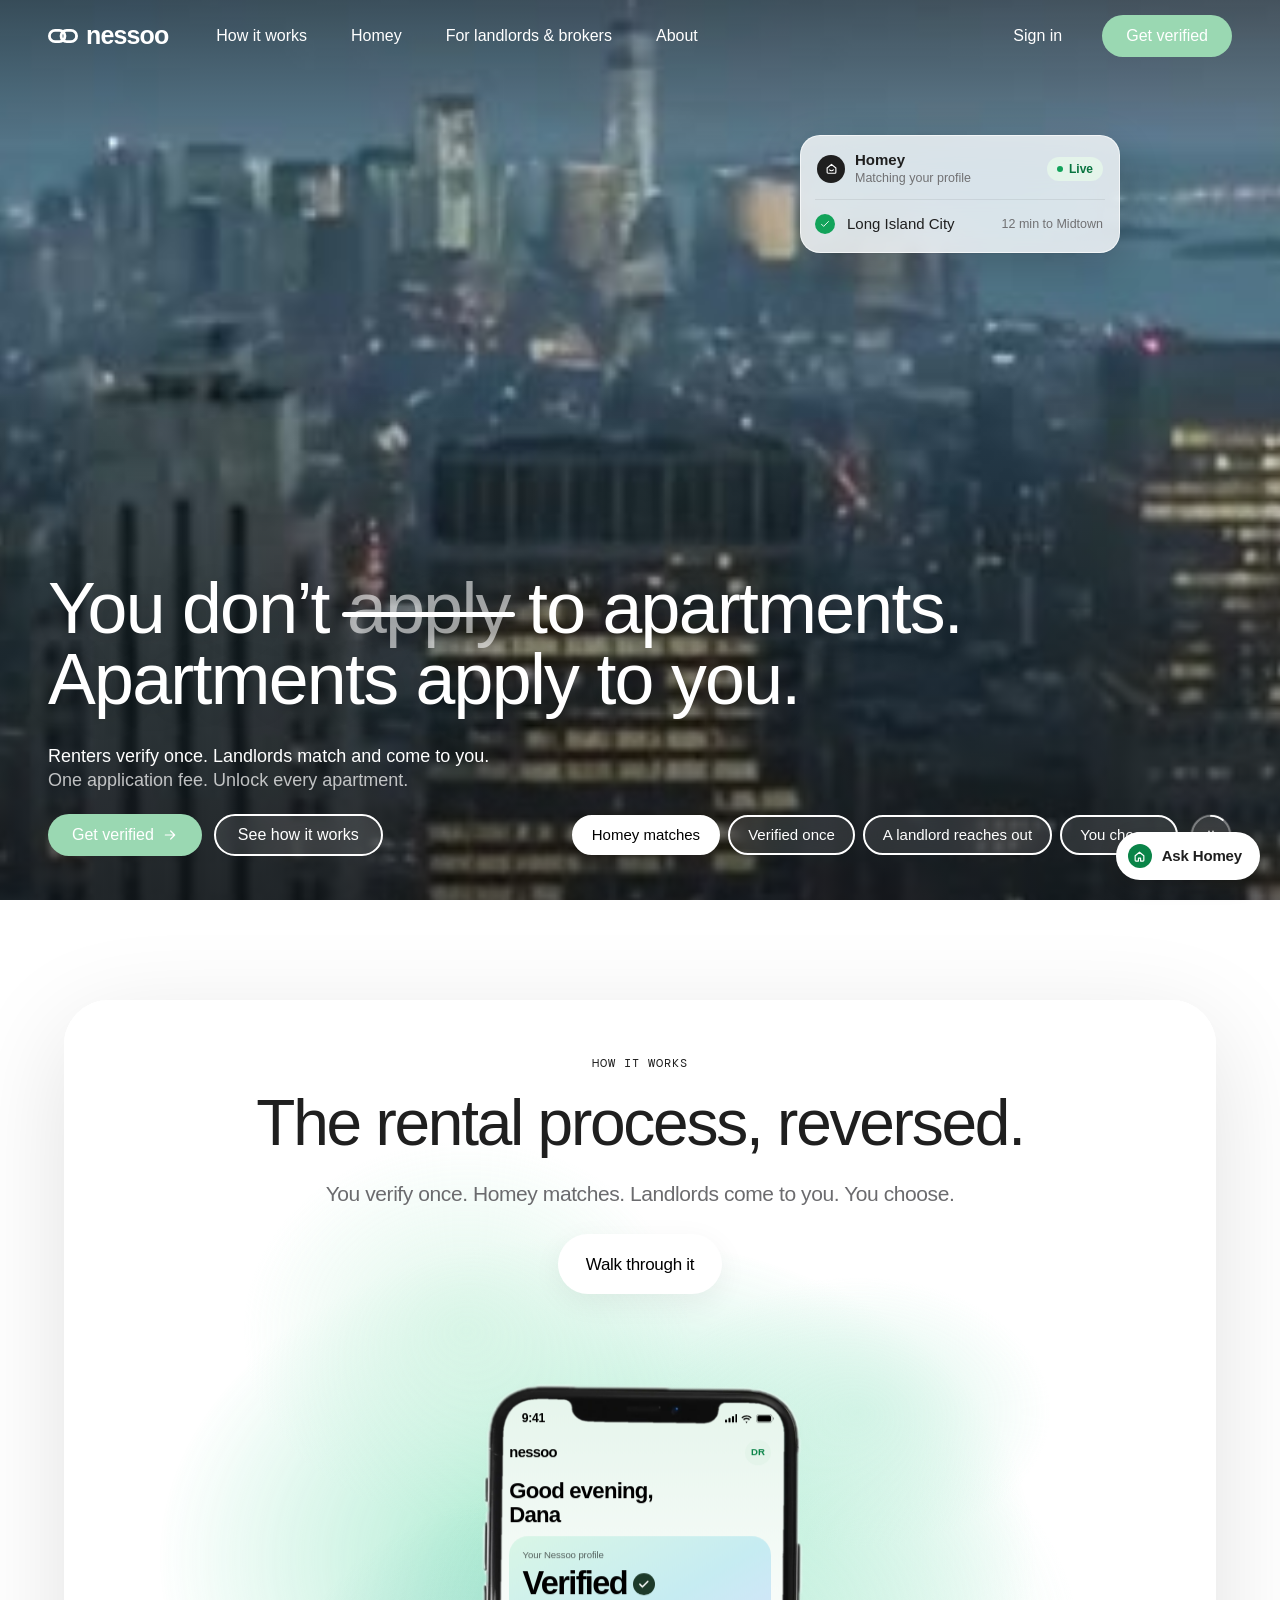
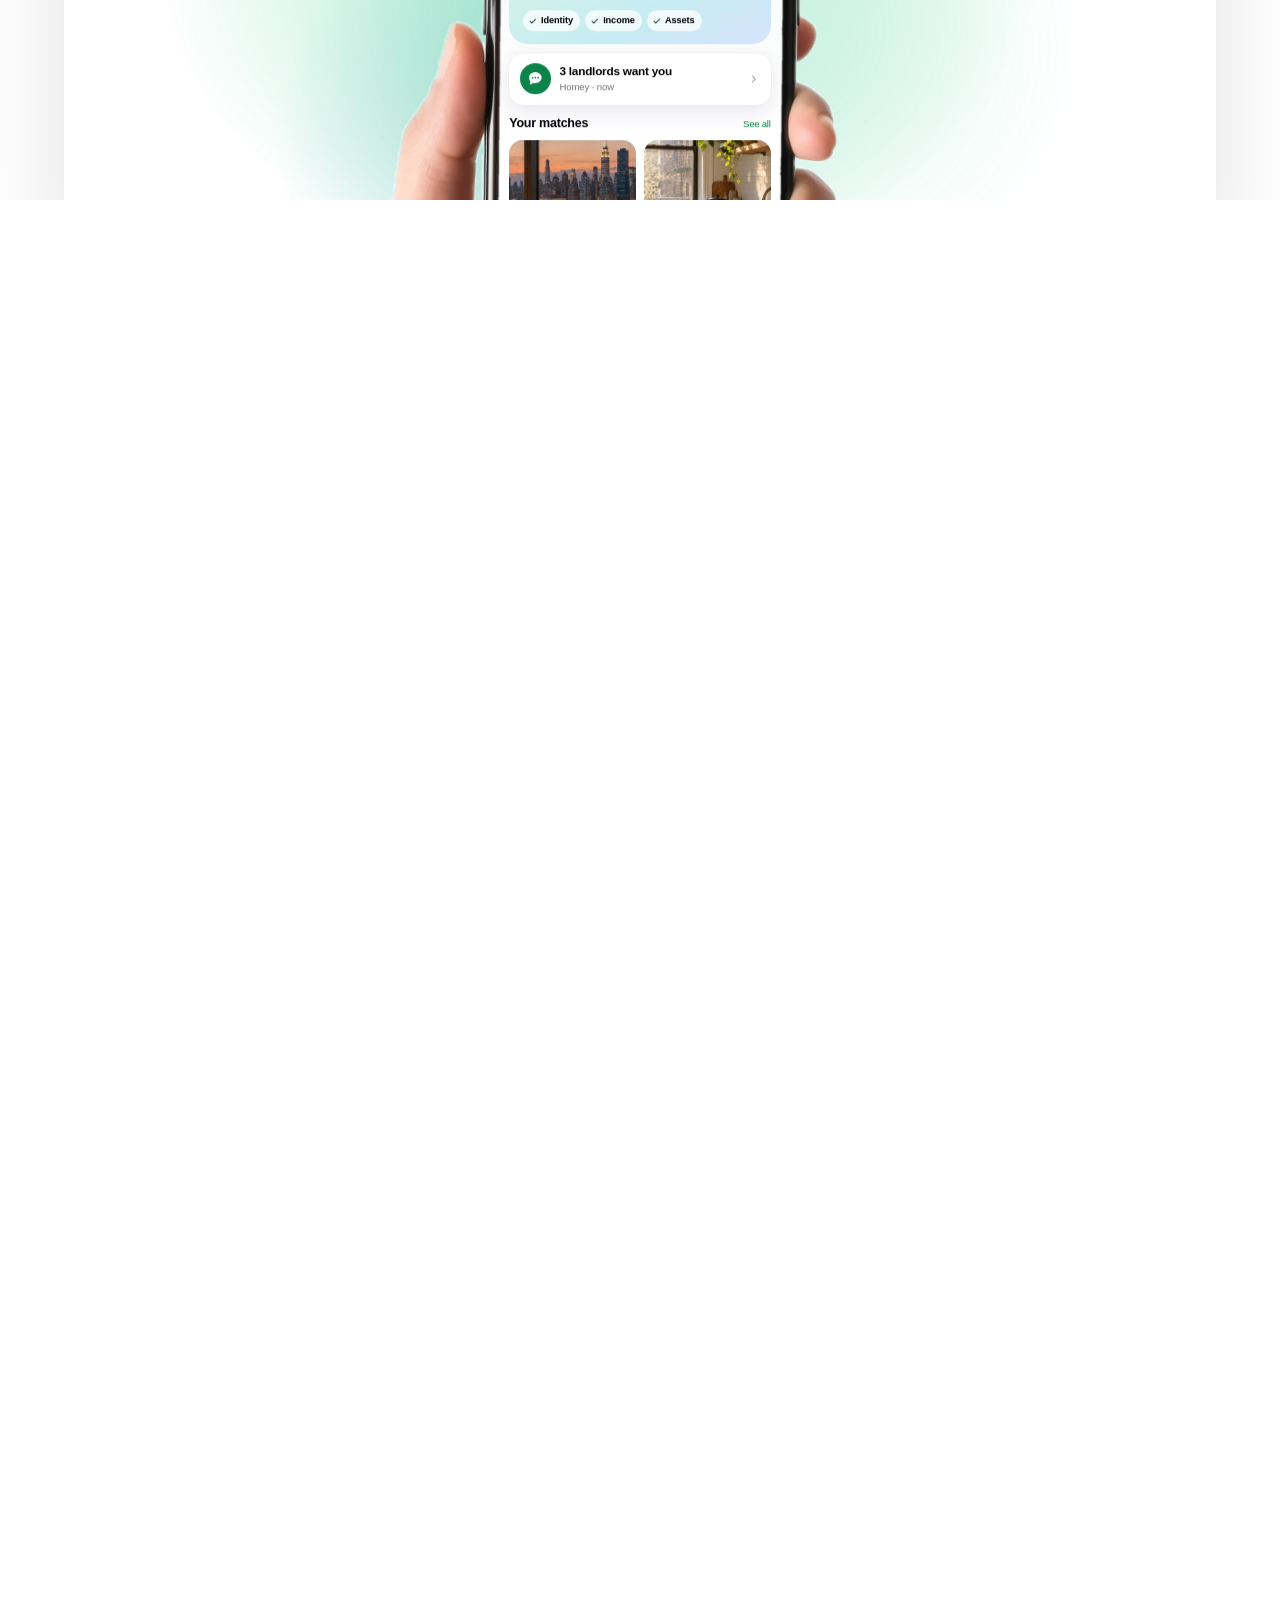
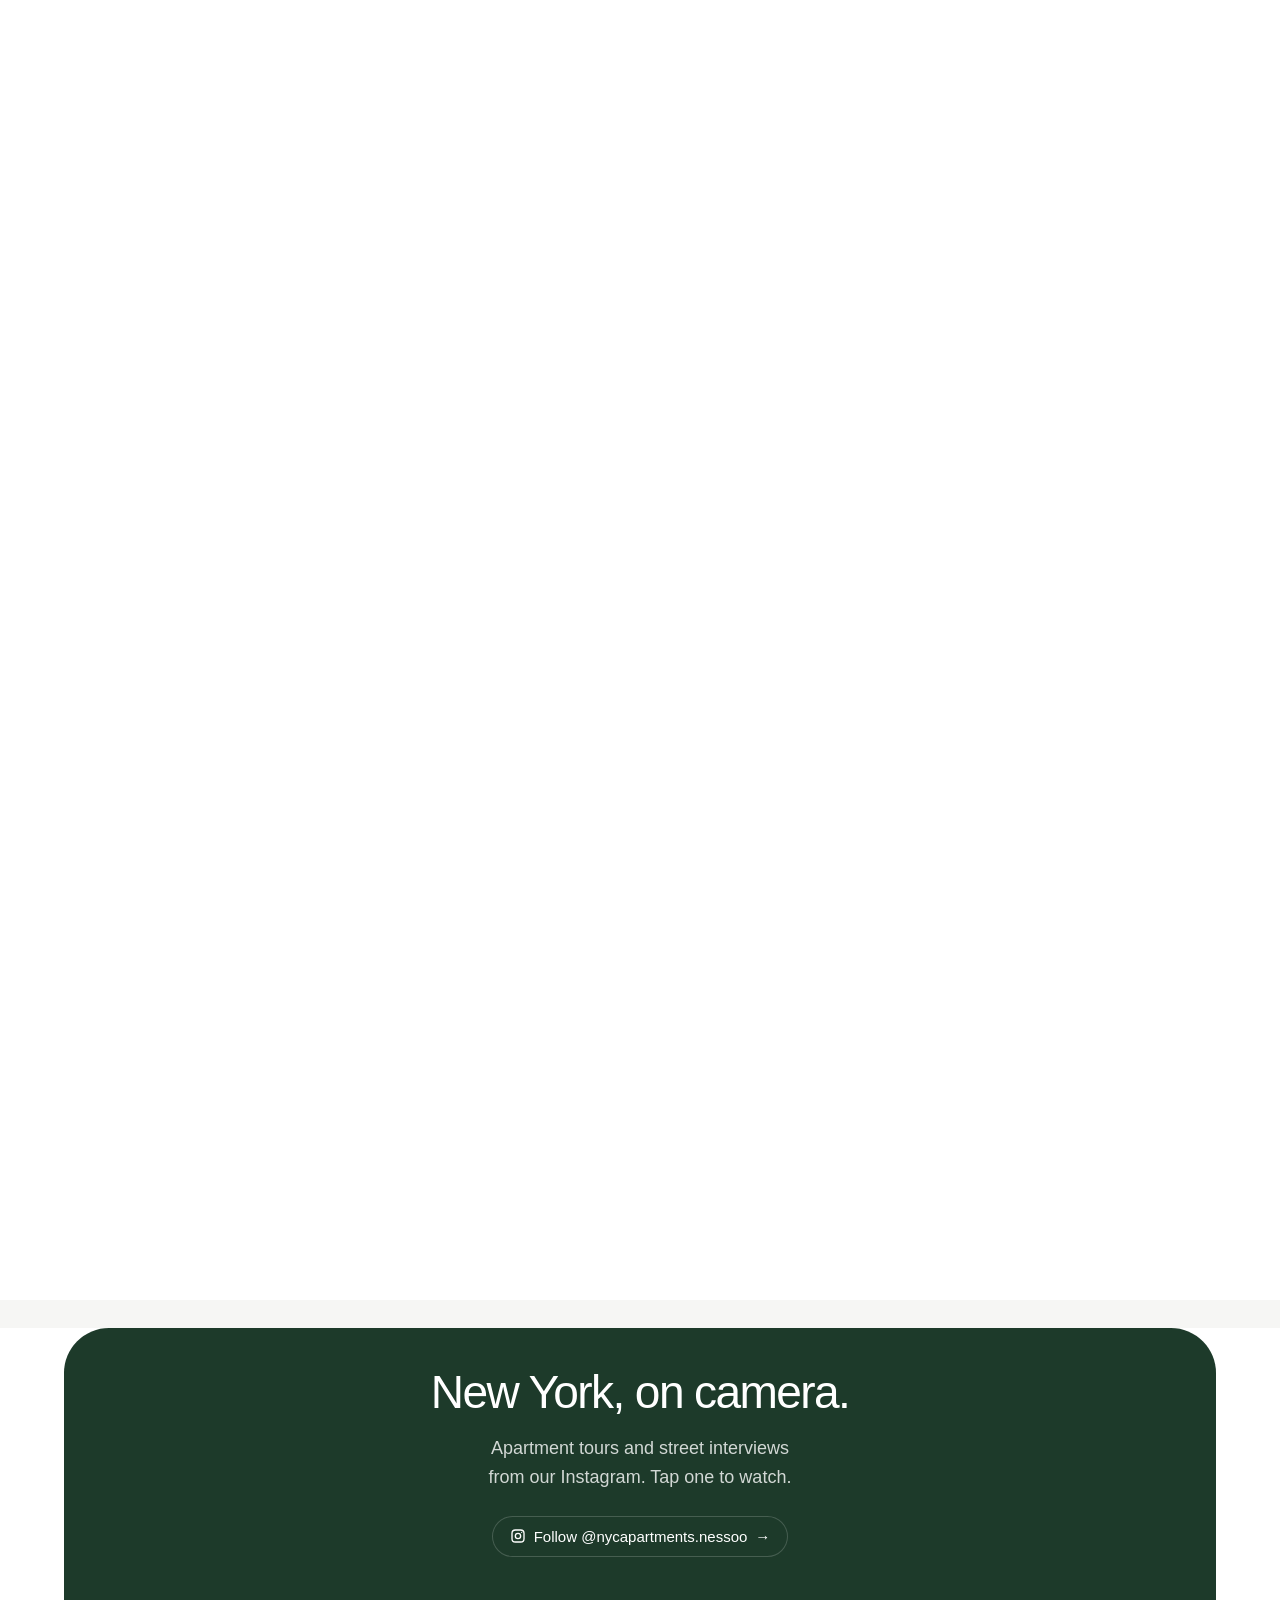
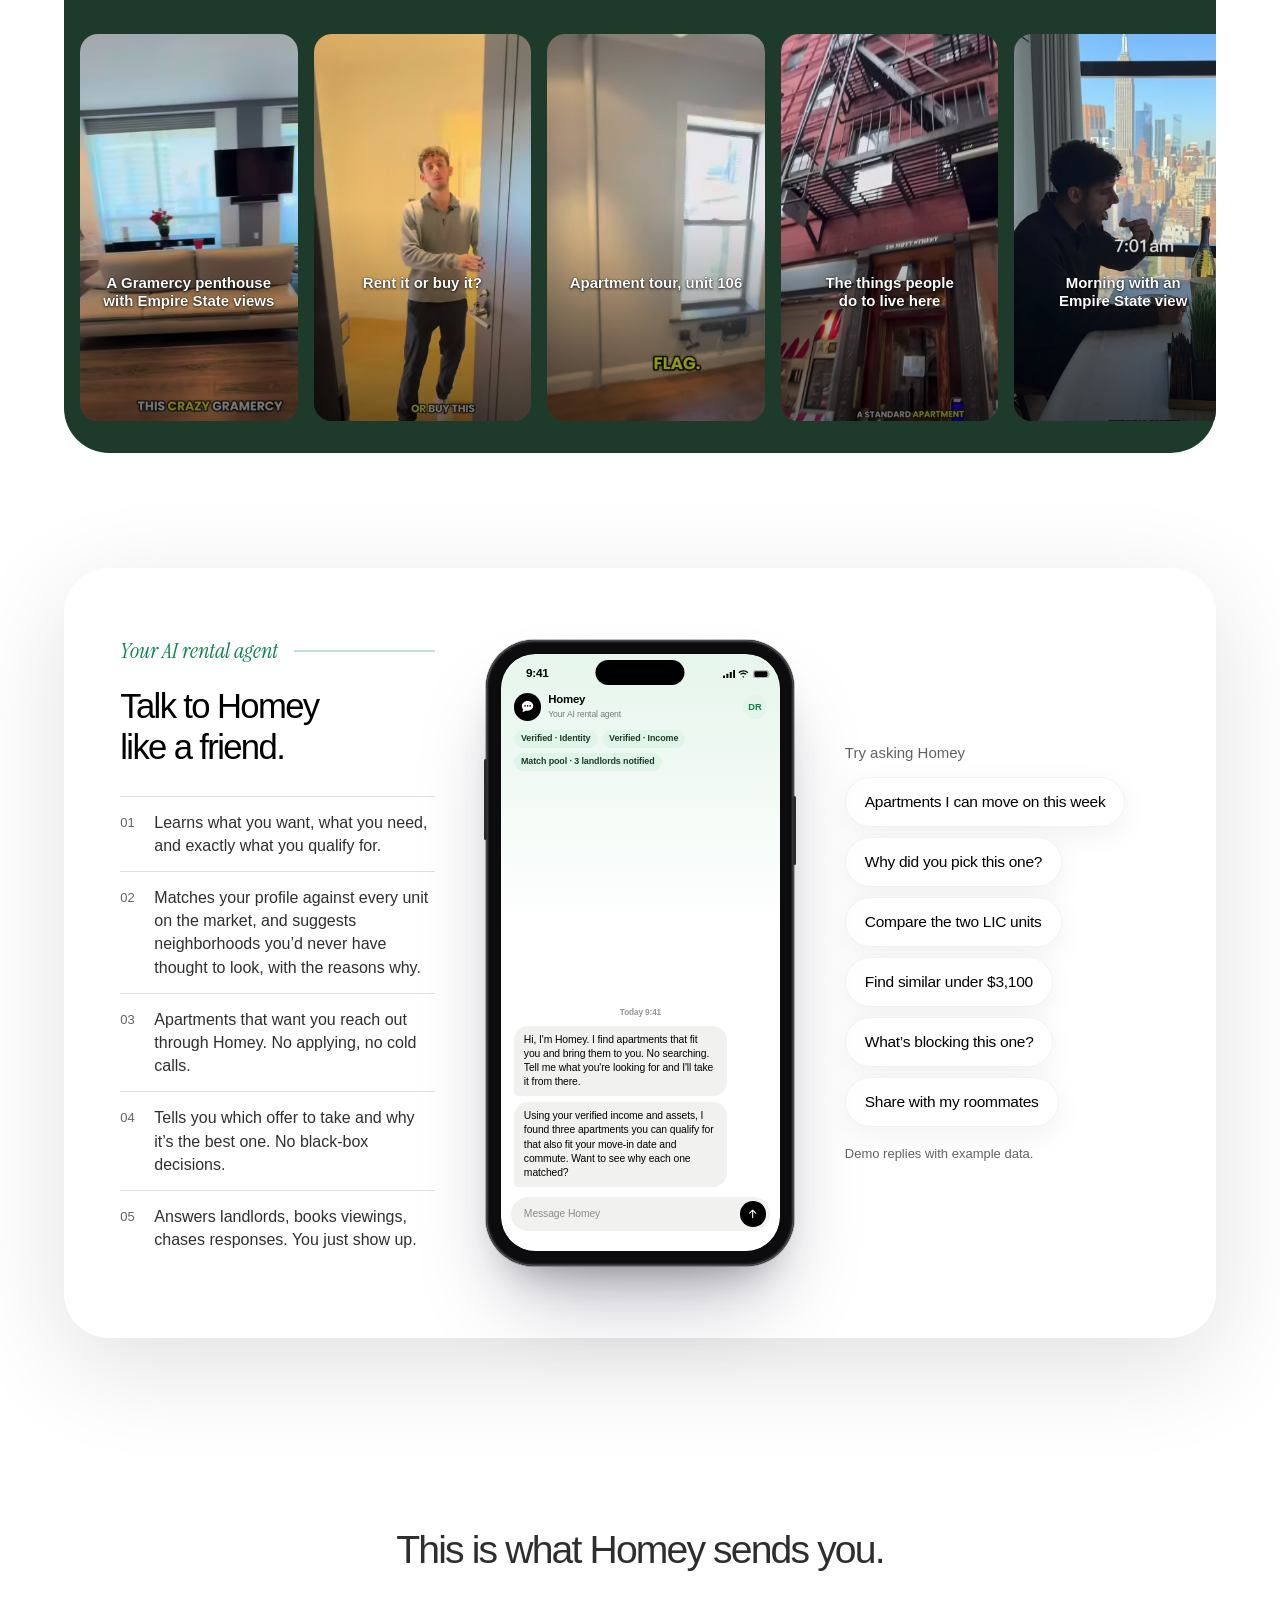
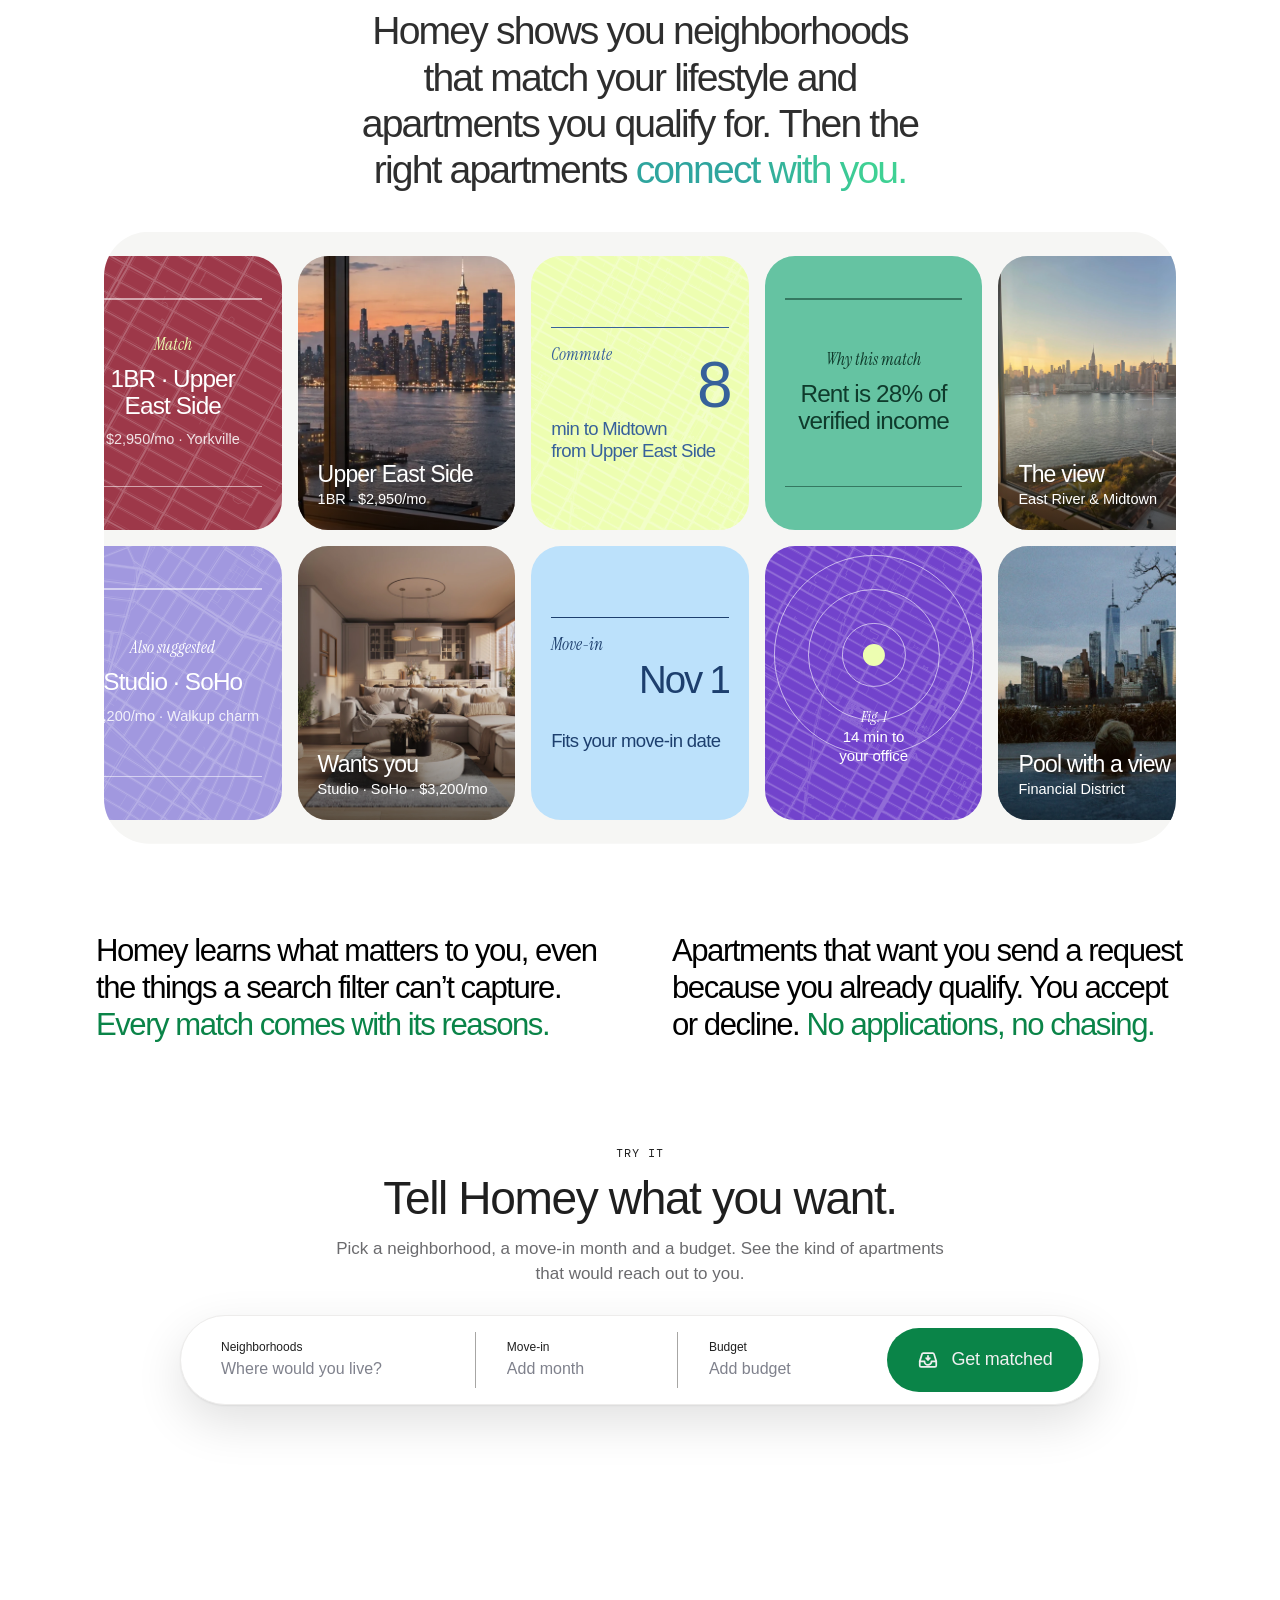
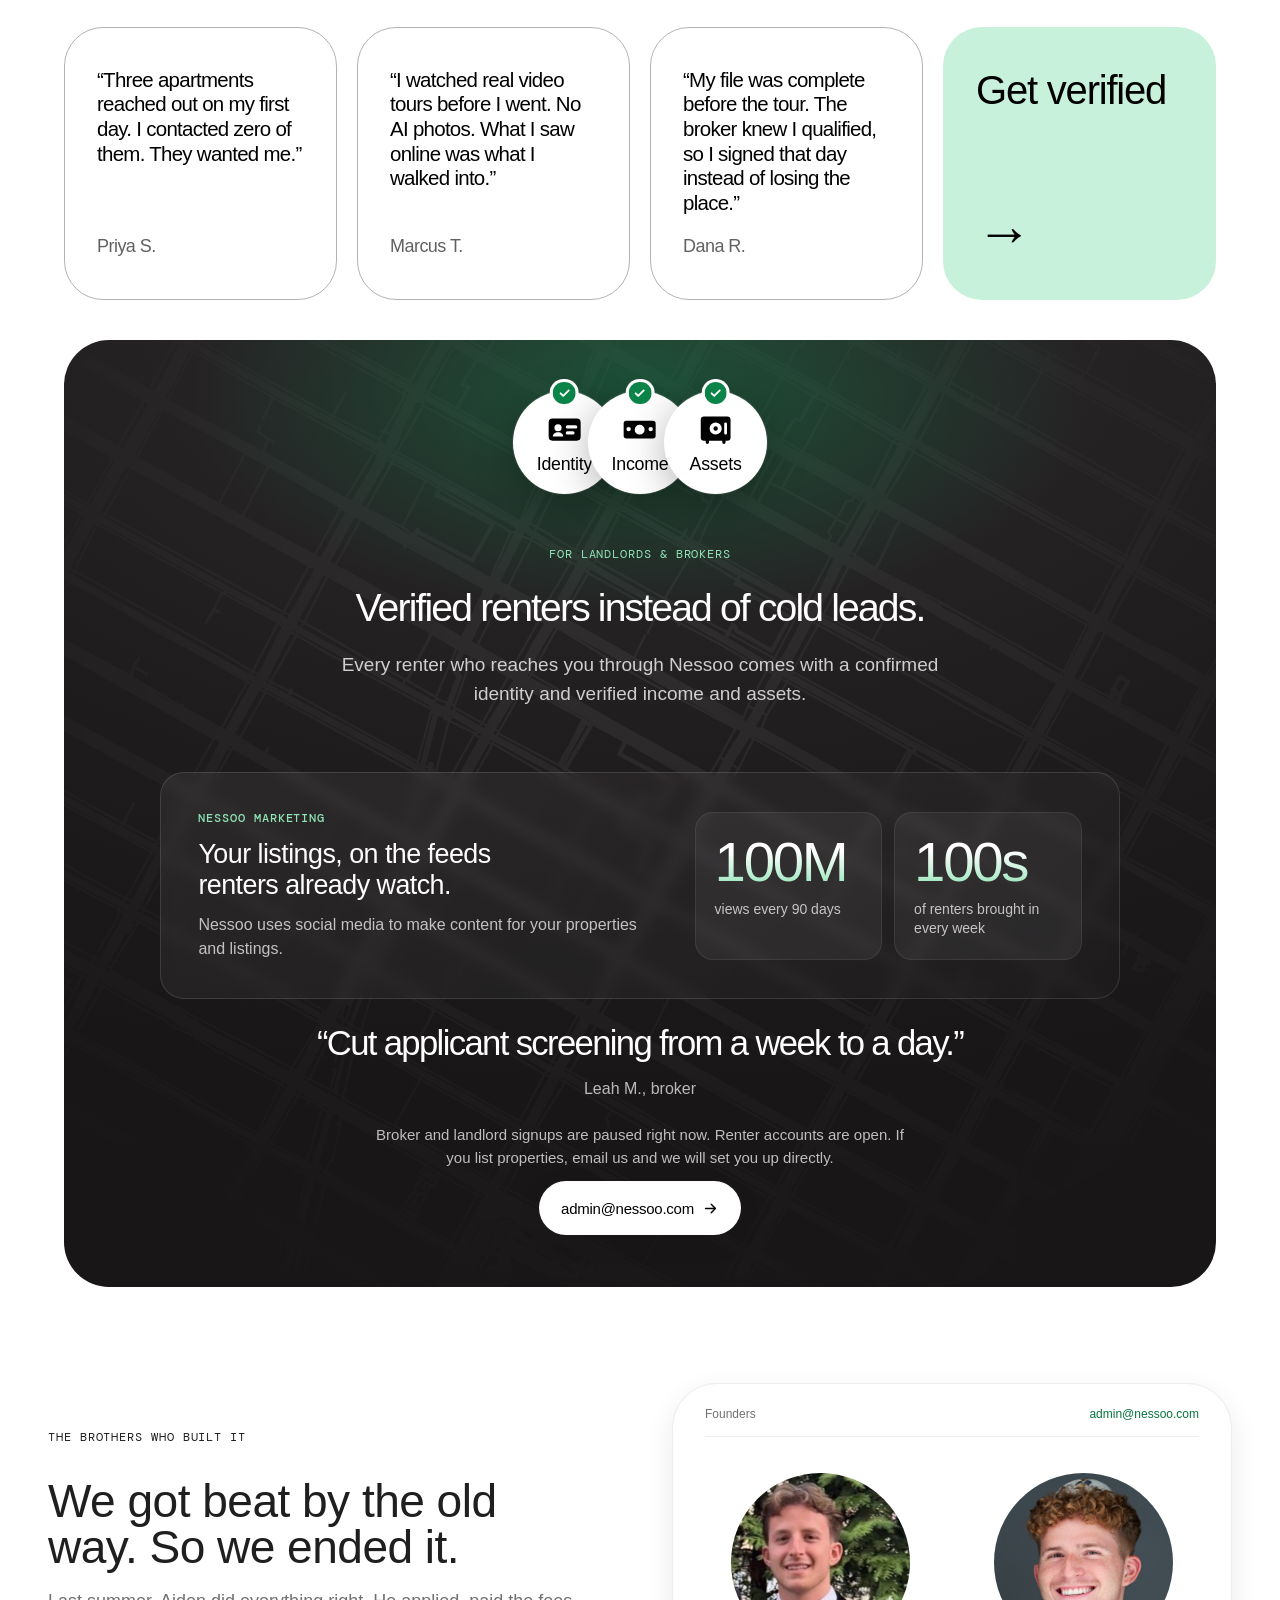
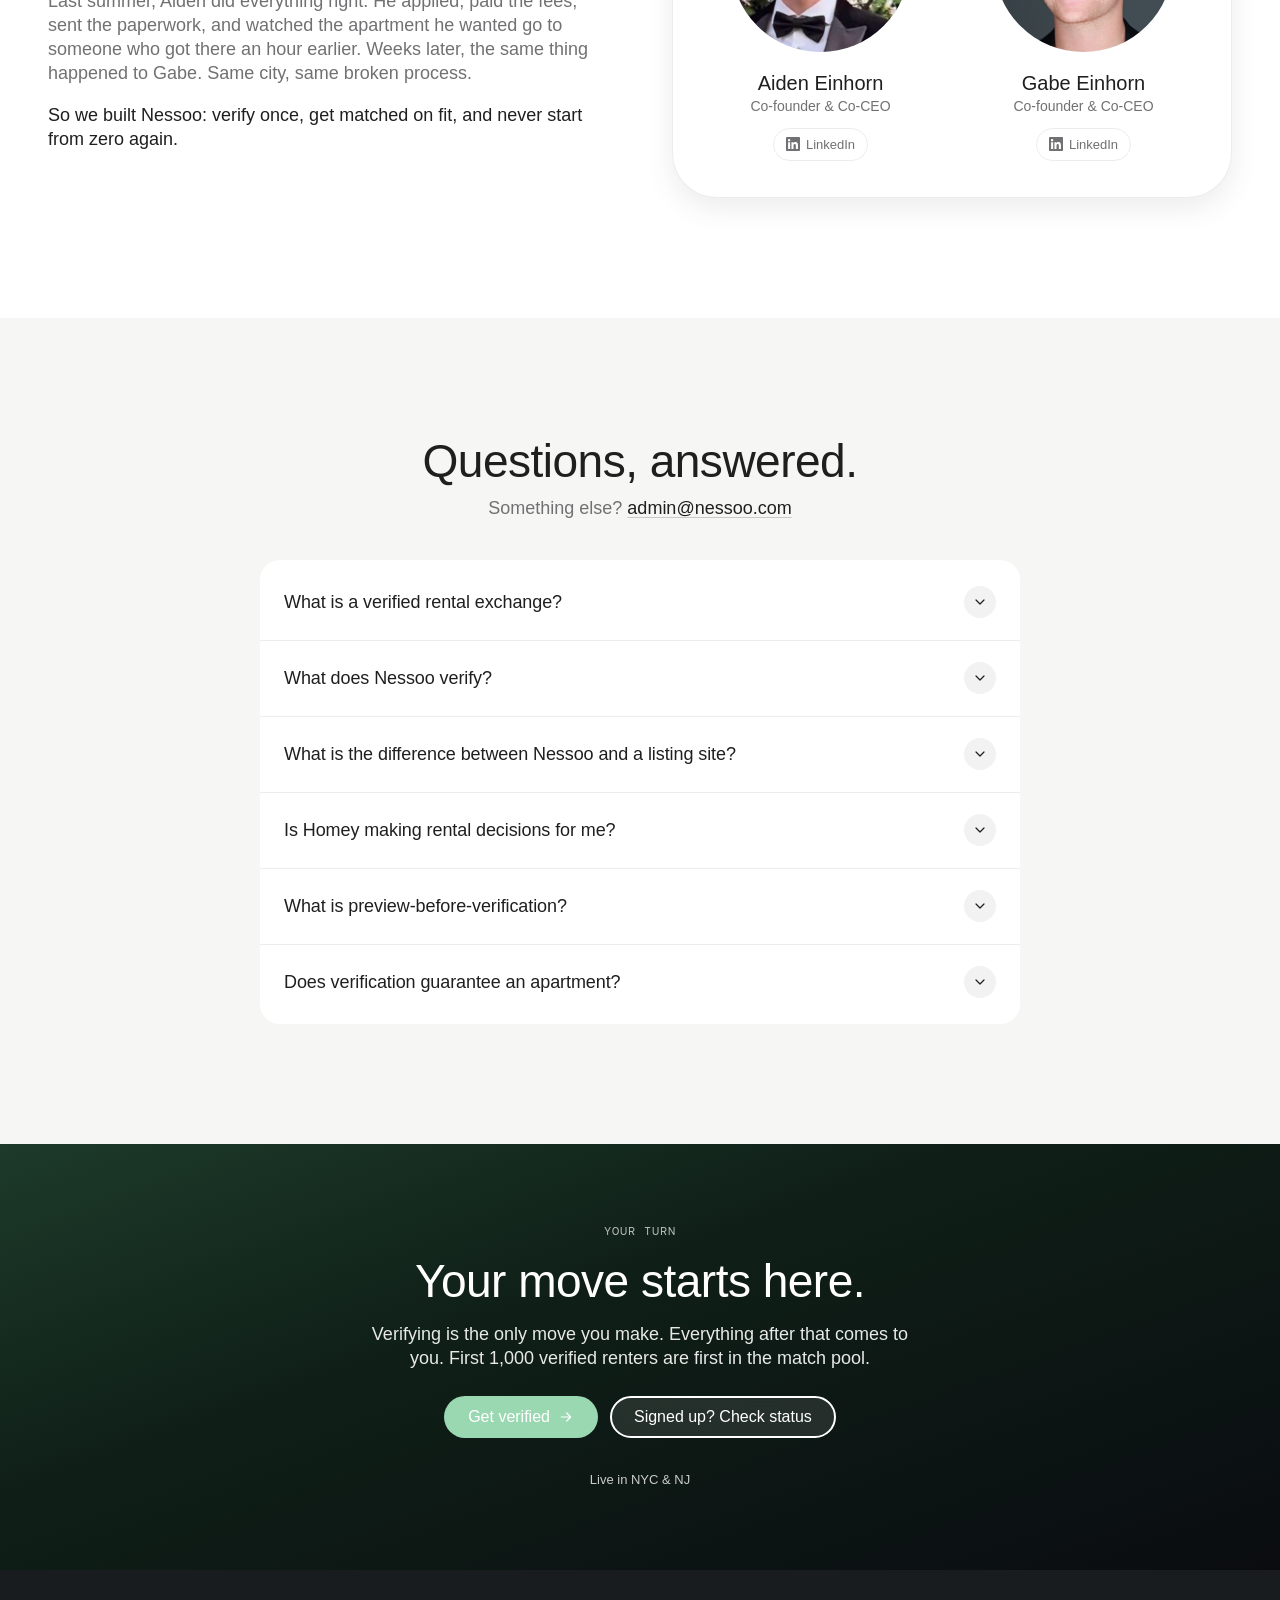
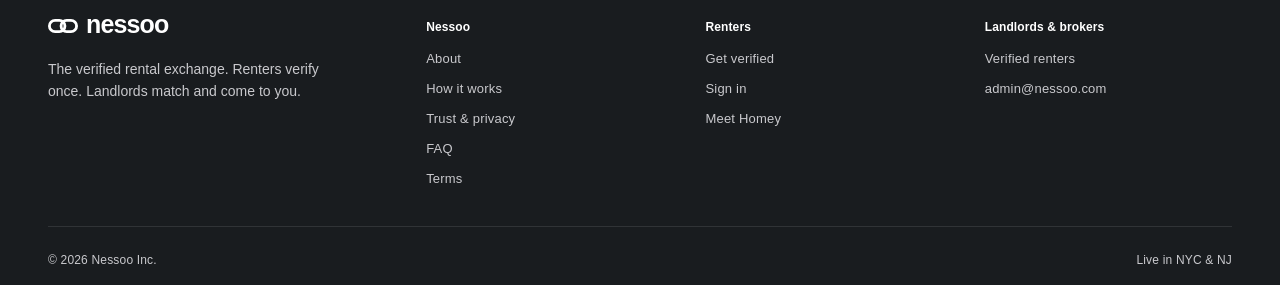
==== commit 8e4daef5: "Founders headshots, testimonials, copy edits, rounded reels section - Founders card: replace brownst" ====
--- a/index.html
+++ b/index.html
@@ -42,6 +42,18 @@
 .rl .rl-head p { color: #ffffffcc !important; }
 .rl .ly-btn--glass { color: #fff !important; background: transparent !important; border: 1.5px solid #ffffff80 !important; backdrop-filter: none !important; }
 .rl { border: none; margin: 0; padding: 40px 0 32px !important; margin-top: 28px !important; }
+.rl { margin-left: var(--gutter) !important; margin-right: var(--gutter) !important; border-radius: var(--r-card); }
+.fd-card { aspect-ratio: auto !important; background: #fff; border: 1px solid var(--ly-line); border-radius: var(--r-card); box-shadow: 0 10px 30px #00000014; padding: 10px clamp(20px, 3vw, 32px) clamp(24px, 3vw, 36px); }
+.fd-card .ly-sheet__h { border-bottom: 1px solid var(--ly-line); padding: 12px 0 14px; }
+.fd-people { display: grid; grid-template-columns: 1fr 1fr; gap: clamp(16px, 3vw, 32px); padding-top: clamp(24px, 3vw, 36px); }
+.fd-person { display: grid; justify-items: center; text-align: center; }
+.fd-person img { width: clamp(120px, 14vw, 180px) !important; height: clamp(120px, 14vw, 180px) !important; max-width: none; flex: none; border-radius: 50%; object-fit: cover; margin-bottom: 18px; }
+.fd-people { align-items: start; }
+.fd-li { display: inline-flex; align-items: center; gap: 6px; margin-top: 12px; padding: 6px 12px; border: 1px solid var(--ly-line); border-radius: 999px; font-family: var(--ly-ui); font-size: 13px; color: var(--ly-ink-2); transition: color .2s, border-color .2s, background-color .2s; }
+.fd-li:hover { color: #0a66c2; border-color: #0a66c2; background: #0a66c20d; }
+.p-quotes .p-qc blockquote { font-size: clamp(20px, 1.6vw, 24px); line-height: 1.2; }
+.fd-person b { font-size: 20px; font-weight: 500; line-height: 26px; }
+.fd-person small { font-family: var(--ly-ui); color: var(--ly-ink-2); font-size: 14px; line-height: 20px; }
 .p-matches .p-collage { margin: 3vw auto 0; max-width: 1200px; }
 .p-matches .p-collage .p-col-row { width: 100%; margin-left: 0; padding: 0 24px; }
 .p-matches .p-col-row .p-tc { aspect-ratio: 270/340; }
@@ -69,10 +81,10 @@
 <div class="ly-menu" id="ly-menu" role="dialog" aria-modal="true" aria-label="Menu" data-menu hidden data-astro-cid-rqkkofux><div class="ly-menu__bar" data-astro-cid-rqkkofux><a class="ly-logo" href="/" aria-label="Nessoo home" data-astro-cid-yoq5haoy><svg class="ly-logo__mark" viewBox="0 0 34 20" aria-hidden="true" data-astro-cid-yoq5haoy><rect x="1.6" y="3.6" width="17.6" height="12.8" rx="6.4" fill="none" stroke="currentColor" stroke-width="3.2" data-astro-cid-yoq5haoy></rect><rect x="14.8" y="3.6" width="17.6" height="12.8" rx="6.4" fill="none" stroke="currentColor" stroke-width="3.2" data-astro-cid-yoq5haoy></rect></svg><span class="ly-logo__word" data-astro-cid-yoq5haoy>nessoo</span></a><button class="ly-menu__close" type="button" aria-label="Close menu" data-menu-close data-astro-cid-rqkkofux><svg class viewBox="0 0 24 24" fill="none" stroke="currentColor" stroke-width="1.8" stroke-linecap="round" stroke-linejoin="round" aria-hidden="true"><path d="M6 6l12 12M18 6L6 18" /></svg></button></div><nav class="ly-menu__list" aria-label="Mobile" data-astro-cid-rqkkofux><a class="ly-menu__lead" href="#homey" data-menu-link data-astro-cid-rqkkofux>Meet Homey <svg class viewBox="0 0 24 24" fill="none" stroke="currentColor" stroke-width="1.8" stroke-linecap="round" stroke-linejoin="round" aria-hidden="true"><path d="M5 12h14M13 6l6 6-6 6" /></svg></a><a class="ly-menu__row" href="#how-it-works" data-menu-link data-astro-cid-rqkkofux><span data-astro-cid-rqkkofux>How it works</span><svg class viewBox="0 0 24 24" fill="none" stroke="currentColor" stroke-width="1.8" stroke-linecap="round" stroke-linejoin="round" aria-hidden="true"><path d="M9 6l6 6-6 6" /></svg></a><a class="ly-menu__row" href="#homey" data-menu-link data-astro-cid-rqkkofux><span data-astro-cid-rqkkofux>Homey</span><svg class viewBox="0 0 24 24" fill="none" stroke="currentColor" stroke-width="1.8" stroke-linecap="round" stroke-linejoin="round" aria-hidden="true"><path d="M9 6l6 6-6 6" /></svg></a><a class="ly-menu__row" href="#landlords" data-menu-link data-astro-cid-rqkkofux><span data-astro-cid-rqkkofux>For landlords &amp; brokers</span><svg class viewBox="0 0 24 24" fill="none" stroke="currentColor" stroke-width="1.8" stroke-linecap="round" stroke-linejoin="round" aria-hidden="true"><path d="M9 6l6 6-6 6" /></svg></a><a class="ly-menu__row" href="#about" data-menu-link data-astro-cid-rqkkofux><span data-astro-cid-rqkkofux>About</span><svg class viewBox="0 0 24 24" fill="none" stroke="currentColor" stroke-width="1.8" stroke-linecap="round" stroke-linejoin="round" aria-hidden="true"><path d="M9 6l6 6-6 6" /></svg></a></nav><div class="ly-menu__foot" data-astro-cid-rqkkofux><p class="ly-menu__note" data-astro-cid-rqkkofux>Live in NYC &amp; NJ</p><div class="ly-menu__btns" data-astro-cid-rqkkofux><a class="ly-btn ly-btn--white" href="/sign-in" data-astro-cid-rqkkofux>Sign in</a><a class="ly-btn ly-btn--accent" href="/join" data-astro-cid-rqkkofux>Get verified</a></div></div></div>
 <main id="main">
 <section class="ly-hero" data-hero data-nav-media aria-labelledby="ly-hero-h1"><div class="ly-hero__frame" data-hero-frame><video class="ly-hero__video" data-hero-video muted playsinline loop preload="metadata" aria-hidden="true" tabindex="-1"></video><img class="ly-hero__still" data-hero-still alt="" aria-hidden="true" decoding="async"></div><div class="ly-hero__scrim" aria-hidden="true"></div><div class="ly-hero__layer" data-hero-layer aria-hidden="true"><div class="ly-ann" data-ann data-in="0.5" data-out="6.72" data-x="0.6" data-y="0.15" data-mx="0.19" data-my="0.115"><div class="ly-ann__in ly-glass ly-match"><div class="ly-match__head"><span class="ly-disc ly-disc--sm"><svg class viewBox="0 0 24 24" fill="none" stroke="currentColor" stroke-width="1.8" stroke-linecap="round" stroke-linejoin="round" aria-hidden="true"><path d="M5 11.2L12 5.5l7 5.7V18a1.5 1.5 0 0 1-1.5 1.5h-11A1.5 1.5 0 0 1 5 18z" /><path d="M9 14.2c.8.9 1.8 1.3 3 1.3s2.2-.4 3-1.3" /></svg></span><div class="ly-match__who"><p class="ly-match__t">Homey</p><p class="ly-match__s"><span class="ly-swap" data-part data-in="0" data-out="5.5">Matching your profile</span><span class="ly-swap" data-part data-in="5.5">3 landlords notified</span></p></div><span class="ly-live"><i></i>Live</span></div><ul class="ly-match__list"><li data-part data-in="1.35"><span class="ly-check"><svg class viewBox="0 0 24 24" fill="none" stroke="currentColor" stroke-width="1.8" stroke-linecap="round" stroke-linejoin="round" aria-hidden="true"><path d="M5 12.5l4.2 4.2L19 7" /></svg></span><b>Long Island City</b><span>12 min to Midtown</span></li><li data-part data-in="2.75"><span class="ly-check"><svg class viewBox="0 0 24 24" fill="none" stroke="currentColor" stroke-width="1.8" stroke-linecap="round" stroke-linejoin="round" aria-hidden="true"><path d="M5 12.5l4.2 4.2L19 7" /></svg></span><b>Greenpoint</b><span>Laundry in unit</span></li><li data-part data-in="4.15"><span class="ly-check"><svg class viewBox="0 0 24 24" fill="none" stroke="currentColor" stroke-width="1.8" stroke-linecap="round" stroke-linejoin="round" aria-hidden="true"><path d="M5 12.5l4.2 4.2L19 7" /></svg></span><b>Fort Greene</b><span>Fits your Nov 1 move-in</span></li></ul></div></div><div class="ly-ann" data-ann data-in="7.45" data-out="11.95" data-x="0.1" data-y="0.34" data-mx="0.041" data-my="0.43"><div class="ly-ann__in ly-chip ly-vchip"><span class="ly-vchip__ring" data-part data-in="8.05"><span class="ly-check"><svg class viewBox="0 0 24 24" fill="none" stroke="currentColor" stroke-width="1.8" stroke-linecap="round" stroke-linejoin="round" aria-hidden="true"><path d="M5 12.5l4.2 4.2L19 7" /></svg></span></span>Identity</div></div><div class="ly-ann" data-ann data-in="8.05" data-out="11.95" data-x="0.5" data-y="0.36" data-mx="0.348" data-my="0.43"><div class="ly-ann__in ly-chip ly-vchip"><span class="ly-vchip__ring" data-part data-in="8.65"><span class="ly-check"><svg class viewBox="0 0 24 24" fill="none" stroke="currentColor" stroke-width="1.8" stroke-linecap="round" stroke-linejoin="round" aria-hidden="true"><path d="M5 12.5l4.2 4.2L19 7" /></svg></span></span>Income</div></div><div class="ly-ann" data-ann data-in="8.65" data-out="11.95" data-x="0.83" data-y="0.42" data-mx="0.638" data-my="0.43"><div class="ly-ann__in ly-chip ly-vchip"><span class="ly-vchip__ring" data-part data-in="9.25"><span class="ly-check"><svg class viewBox="0 0 24 24" fill="none" stroke="currentColor" stroke-width="1.8" stroke-linecap="round" stroke-linejoin="round" aria-hidden="true"><path d="M5 12.5l4.2 4.2L19 7" /></svg></span></span>Assets</div></div><div class="ly-ann" data-ann data-in="12.2" data-out="19.35" data-x="0.695" data-y="0.33" data-mx="0.184" data-my="0.41"><div class="ly-ann__in ly-glass ly-note"><div class="ly-note__state" data-part data-in="0" data-out="14.8"><span class="ly-disc"><svg class viewBox="0 0 24 24" fill="none" stroke="currentColor" stroke-width="1.8" stroke-linecap="round" stroke-linejoin="round" aria-hidden="true"><path d="M4 10.5L12 4l8 6.5V20h-5.5v-5.5h-5V20H4z" /></svg></span><div><p class="ly-note__meta">Homey · now</p><p class="ly-note__t">A landlord wants you</p><p class="ly-note__s">2BR · Fort Greene</p></div></div><div class="ly-note__state" data-part data-in="14.8"><span class="ly-disc ly-disc--green"><svg class viewBox="0 0 24 24" fill="none" stroke="currentColor" stroke-width="1.8" stroke-linecap="round" stroke-linejoin="round" aria-hidden="true"><path d="M5 12.5l4.2 4.2L19 7" /></svg></span><div><p class="ly-note__meta">Your choice</p><p class="ly-note__t">You chose this one.</p><p class="ly-note__s">2BR · Fort Greene · Move-in Nov 1</p></div></div></div></div></div><p class="ly-sr">In the film, a live layer shows Nessoo working: over the skyline Homey matches your profile to Long Island City, Greenpoint and Fort Greene; on the stoop your identity, income and assets are verified; as the key turns, a landlord with a two-bedroom in Fort Greene reaches out; at the door, you chose this one.</p><div class="ly-hero__content"><div class="ly-wrap"><h1 class="ly-h1 ly-hero__h1" id="ly-hero-h1"><span class="ly-hero__line">You don’t <s class="ly-strike">apply</s> to apartments.</span><span class="ly-hero__line">Apartments apply to you.</span></h1><div class="ly-hero__row"><div class="ly-hero__left"><p class="ly-lead ly-hero__lead">Renters verify once. Landlords match and come to you.<span>One application fee. Unlock every apartment.</span></p><div class="ly-hero__ctas"><a class="ly-btn ly-btn--accent" href="/join">Get verified <svg class="ly-arrow" viewBox="0 0 24 24" fill="none" stroke="currentColor" stroke-width="1.8" stroke-linecap="round" stroke-linejoin="round" aria-hidden="true"><path d="M5 12h14M13 6l6 6-6 6" /></svg></a><a class="ly-btn ly-btn--glass" href="#how-it-works">See how it works</a></div></div><div class="ly-hero__controls"><div class="ly-tabs ly-hero__tabs" role="tablist" aria-label="Film chapters"><button class="ly-tab" type="button" role="tab" aria-selected="true" data-chapter="city"><span class="ly-hero__tl">Homey matches</span><span class="ly-hero__ts">Match</span></button><button class="ly-tab" type="button" role="tab" aria-selected="false" data-chapter="stoop"><span class="ly-hero__tl">Verified once</span><span class="ly-hero__ts">Verify</span></button><button class="ly-tab" type="button" role="tab" aria-selected="false" data-chapter="key"><span class="ly-hero__tl">A landlord reaches out</span><span class="ly-hero__ts">Hear back</span></button><button class="ly-tab" type="button" role="tab" aria-selected="false" data-chapter="door"><span class="ly-hero__tl">You choose</span><span class="ly-hero__ts">Choose</span></button></div><button class="ly-hero__pause" type="button" data-hero-pause aria-label="Pause film" aria-pressed="false"><svg class="ly-hero__ring" viewBox="0 0 44 44" aria-hidden="true"><circle cx="22" cy="22" r="20"></circle><circle cx="22" cy="22" r="20" data-hero-ring></circle></svg><span class="ly-hero__pi ly-hero__pi--pause"><svg class viewBox="0 0 24 24" fill="none" stroke="currentColor" stroke-width="1.8" stroke-linecap="round" stroke-linejoin="round" aria-hidden="true"><path d="M9 6.5v11M15 6.5v11" /></svg></span><span class="ly-hero__pi ly-hero__pi--play"><svg class viewBox="0 0 24 24" fill="none" stroke="currentColor" stroke-width="1.8" stroke-linecap="round" stroke-linejoin="round" aria-hidden="true"><path d="M8 6l10 6-10 6z" fill="currentColor" /></svg></span></button></div></div></div></div></section>
-<div class="p-app"><section class="p-stage" id="how-it-works" aria-label="How Nessoo works" data-stage><div class="p-stage-pin" data-pin><div class="p-stage-shadow" data-shadow aria-hidden="true"></div><div class="p-stage-card" data-card><div class="p-atmo" aria-hidden="true"><div class="p-atmo-l is-bloom is-on" data-atmo="0"></div><div class="p-atmo-l is-mint" data-atmo="w"></div><div class="p-atmo-l is-lilac" data-atmo="1"></div><div class="p-atmo-l is-green" data-atmo="2"></div><div class="p-atmo-l is-lime" data-atmo="3"></div><div class="p-atmo-l is-sky" data-atmo="4"></div><div class="p-atmo-l is-pink" data-atmo="5"></div><div class="p-atmo-l is-dusk" data-atmo="6"></div></div><div class="p-giants" aria-hidden="true"><div class="p-giant is-l p-g-mint" data-giant>verify</div><div class="p-giant is-r p-g-teal" data-giant>once.</div></div><div class="p-hero-copy" data-hero-copy><p class="m-eyebrow">How it works</p><h2 class="p-hero-h">The rental process, reversed.</h2><p class="p-hero-sub">You verify once. Homey matches. Landlords come to you. You choose.</p><div class="p-hero-ctas"><a class="p-pill p-pill--white p-pill--lg" href="#steps" data-jump-steps>Walk through it</a></div></div><div class="p-hero-phone" data-phone><div class="p-hand p-hero-hand"><div class="p-scr"><div class="p-stack" data-stack><div class="p-ui is-tint-lilac is-active" data-step="0"><div class="p-sb"><span class="p-sb-time">9:41</span><span></span><span class="p-sb-icons"><svg class aria-hidden="true" viewBox="0 0 18 12" fill="currentColor"><rect x="0" y="8" width="3" height="4" rx=".8"></rect><rect x="5" y="5.5" width="3" height="6.5" rx=".8"></rect><rect x="10" y="3" width="3" height="9" rx=".8"></rect><rect x="15" y="0" width="3" height="12" rx=".8"></rect></svg><svg class aria-hidden="true" viewBox="0 0 16 12" fill="currentColor"><path d="M8 2.2c2.4 0 4.6.9 6.2 2.5l1.2-1.3A10.3 10.3 0 0 0 8 .4 10.3 10.3 0 0 0 .6 3.4l1.2 1.3A8.6 8.6 0 0 1 8 2.2zm0 3.6c1.4 0 2.7.5 3.7 1.4L13 5.9a7.3 7.3 0 0 0-10 0l1.3 1.3c1-.9 2.3-1.4 3.7-1.4zM8 9.3c.6 0 1.1.2 1.5.6L8 11.6 6.5 9.9c.4-.4.9-.6 1.5-.6z"></path></svg><svg class aria-hidden="true" viewBox="0 0 27 13" fill="none"><rect x=".5" y=".5" width="23" height="12" rx="3.5" stroke="currentColor" opacity=".4"></rect><rect x="2" y="2" width="20" height="9" rx="2.2" fill="currentColor"></rect><path d="M25 4.5v4c.8-.3 1.3-1.1 1.3-2s-.5-1.7-1.3-2z" fill="currentColor" opacity=".45"></path></svg></span></div><div class="p-body"><div class="p-hdr"><span class="p-hdr-word">nessoo</span><span class="p-av">DR</span></div><p class="p-lt">Good evening,<br>Dana</p><div class="p-prof"><div class="p-prof-k">Your Nessoo profile</div><div class="p-prof-v">Verified <span class="p-seal"><svg class aria-hidden="true" viewBox="0 0 24 24" fill="none" stroke="currentColor" stroke-width="2.6" stroke-linecap="round" stroke-linejoin="round"><path d="M5 12.5l4.5 4.5L19 7.5"></path></svg></span></div><div class="p-ticks"><span class="p-tick"><svg class aria-hidden="true" viewBox="0 0 24 24" fill="none" stroke="currentColor" stroke-width="2.6" stroke-linecap="round" stroke-linejoin="round"><path d="M5 12.5l4.5 4.5L19 7.5"></path></svg>Identity</span><span class="p-tick"><svg class aria-hidden="true" viewBox="0 0 24 24" fill="none" stroke="currentColor" stroke-width="2.6" stroke-linecap="round" stroke-linejoin="round"><path d="M5 12.5l4.5 4.5L19 7.5"></path></svg>Income</span><span class="p-tick"><svg class aria-hidden="true" viewBox="0 0 24 24" fill="none" stroke="currentColor" stroke-width="2.6" stroke-linecap="round" stroke-linejoin="round"><path d="M5 12.5l4.5 4.5L19 7.5"></path></svg>Assets</span></div></div><div class="p-note"><span class="p-note-ic"><svg class aria-hidden="true" viewBox="0 0 24 24" fill="currentColor"><path d="M12 3c5 0 9 3.4 9 7.8s-4 7.8-9 7.8c-.9 0-1.8-.1-2.6-.3L5 20.5c-.5.3-1.1-.2-.9-.7l1-3.1C3.8 15.3 3 13.2 3 10.8 3 6.4 7 3 12 3zm-4 6.6a1.3 1.3 0 1 0 0 2.6 1.3 1.3 0 0 0 0-2.6zm4 0a1.3 1.3 0 1 0 0 2.6 1.3 1.3 0 0 0 0-2.6zm4 0a1.3 1.3 0 1 0 0 2.6 1.3 1.3 0 0 0 0-2.6z"></path></svg></span><span><span class="p-note-t">3 landlords want you</span><br><span class="p-note-s">Homey · now</span></span><svg class="p-chev" aria-hidden="true" viewBox="0 0 24 24" fill="none" stroke="currentColor" stroke-width="2.2" stroke-linecap="round" stroke-linejoin="round"><path d="M9 6l6 6-6 6"></path></svg></div><div class="p-sl">Your matches <small>See all</small></div><div class="p-minis"><div class="p-mini"><img src="/app/img/tall-lic-window-skyline-dusk.webp" alt="" loading="lazy"><b>2BR · Long Island City</b></div><div class="p-mini"><img src="/app/img/tall-kitchen-morning.webp" alt="" loading="lazy"><b>1BR · Greenpoint</b></div></div></div><div class="p-tabs"><span class="p-tab is-on"><svg class aria-hidden="true" viewBox="0 0 24 24" fill="currentColor"><path d="M11.3 3.3a1.1 1.1 0 0 1 1.4 0l7.6 6.4c.4.3.7.8.7 1.4v8.4c0 1-.8 1.8-1.8 1.8h-4v-5.6a1.2 1.2 0 0 0-1.2-1.2h-4a1.2 1.2 0 0 0-1.2 1.2v5.6H4.8c-1 0-1.8-.8-1.8-1.8v-8.4c0-.6.3-1.1.7-1.4z"></path></svg><span>Home</span></span><span class="p-tab"><svg class aria-hidden="true" viewBox="0 0 24 24" fill="currentColor"><path d="M12 3c5 0 9 3.4 9 7.8s-4 7.8-9 7.8c-.9 0-1.8-.1-2.6-.3L5 20.5c-.5.3-1.1-.2-.9-.7l1-3.1C3.8 15.3 3 13.2 3 10.8 3 6.4 7 3 12 3zm-4 6.6a1.3 1.3 0 1 0 0 2.6 1.3 1.3 0 0 0 0-2.6zm4 0a1.3 1.3 0 1 0 0 2.6 1.3 1.3 0 0 0 0-2.6zm4 0a1.3 1.3 0 1 0 0 2.6 1.3 1.3 0 0 0 0-2.6z"></path></svg><span>Homey</span></span><span class="p-tab"><svg class aria-hidden="true" viewBox="0 0 24 24" fill="currentColor"><path d="M7 3.5h10A2.5 2.5 0 0 1 19.5 6v12a2.5 2.5 0 0 1-2.5 2.5H7A2.5 2.5 0 0 1 4.5 18V6A2.5 2.5 0 0 1 7 3.5zm1.5 4a1 1 0 0 0 0 2h7a1 1 0 1 0 0-2zm0 4a1 1 0 0 0 0 2h7a1 1 0 1 0 0-2zm0 4a1 1 0 0 0 0 2h4a1 1 0 1 0 0-2z"></path></svg><span>Matches</span></span><span class="p-tab"><svg class aria-hidden="true" viewBox="0 0 24 24" fill="currentColor"><circle cx="12" cy="8" r="4.2"></circle><path d="M4 19.6c0-3.6 3.6-6 8-6s8 2.4 8 6c0 .5-.4.9-.9.9H4.9a.9.9 0 0 1-.9-.9z"></path></svg><span>Profile</span></span></div></div><div class="p-ui is-after" data-step="1" aria-hidden="true"><div class="p-sb"><span class="p-sb-time">9:41</span><span></span><span class="p-sb-icons"><svg class aria-hidden="true" viewBox="0 0 18 12" fill="currentColor"><rect x="0" y="8" width="3" height="4" rx=".8"></rect><rect x="5" y="5.5" width="3" height="6.5" rx=".8"></rect><rect x="10" y="3" width="3" height="9" rx=".8"></rect><rect x="15" y="0" width="3" height="12" rx=".8"></rect></svg><svg class aria-hidden="true" viewBox="0 0 16 12" fill="currentColor"><path d="M8 2.2c2.4 0 4.6.9 6.2 2.5l1.2-1.3A10.3 10.3 0 0 0 8 .4 10.3 10.3 0 0 0 .6 3.4l1.2 1.3A8.6 8.6 0 0 1 8 2.2zm0 3.6c1.4 0 2.7.5 3.7 1.4L13 5.9a7.3 7.3 0 0 0-10 0l1.3 1.3c1-.9 2.3-1.4 3.7-1.4zM8 9.3c.6 0 1.1.2 1.5.6L8 11.6 6.5 9.9c.4-.4.9-.6 1.5-.6z"></path></svg><svg class aria-hidden="true" viewBox="0 0 27 13" fill="none"><rect x=".5" y=".5" width="23" height="12" rx="3.5" stroke="currentColor" opacity=".4"></rect><rect x="2" y="2" width="20" height="9" rx="2.2" fill="currentColor"></rect><path d="M25 4.5v4c.8-.3 1.3-1.1 1.3-2s-.5-1.7-1.3-2z" fill="currentColor" opacity=".45"></path></svg></span></div><div class="p-body"><div class="p-hdr"><span class="p-back"><svg class aria-hidden="true" viewBox="0 0 24 24" fill="none" stroke="currentColor" stroke-width="2.4" stroke-linecap="round" stroke-linejoin="round"><path d="M15 5l-7 7 7 7"></path></svg></span><span class="p-hdr-mid">Step 1 of 2</span><span style="width:9%"></span></div><div class="p-prog"><i style="width:50%"></i></div><p class="p-lt">Verify your identity</p><p class="p-lt-sub">Once. Landlords see a confirmed identity, not your documents.</p><div class="p-scan"><div class="p-idc"><div class="p-idc-ph"></div><div class="p-idc-l"><b>RIVERA, DANA</b><i style="width:90%"></i><i style="width:70%"></i><i style="width:80%"></i><i style="width:46%"></i></div></div><span class="p-scanline"></span></div><div class="p-rows"><div class="p-row"><span class="p-row-ic is-ok"><svg class aria-hidden="true" viewBox="0 0 24 24" fill="none" stroke="currentColor" stroke-width="2.6" stroke-linecap="round" stroke-linejoin="round"><path d="M5 12.5l4.5 4.5L19 7.5"></path></svg></span><span><span class="p-row-t">ID document</span><br><span class="p-row-s">Scanned and matched</span></span><span class="p-row-end is-ok">Done</span></div><div class="p-row"><span class="p-row-ic is-violet"><svg class aria-hidden="true" viewBox="0 0 24 24" fill="currentColor"><circle cx="12" cy="8" r="4.2"></circle><path d="M4 19.6c0-3.6 3.6-6 8-6s8 2.4 8 6c0 .5-.4.9-.9.9H4.9a.9.9 0 0 1-.9-.9z"></path></svg></span><span><span class="p-row-t">Identity</span><br><span class="p-row-s">Confirming who you are</span></span><span class="p-row-end is-muted">Checking…</span></div></div></div><div class="p-ufoot"><span class="p-pb">Continue</span></div></div><div class="p-ui is-tint-mint is-after" data-step="2" aria-hidden="true"><div class="p-sb"><span class="p-sb-time">9:41</span><span></span><span class="p-sb-icons"><svg class aria-hidden="true" viewBox="0 0 18 12" fill="currentColor"><rect x="0" y="8" width="3" height="4" rx=".8"></rect><rect x="5" y="5.5" width="3" height="6.5" rx=".8"></rect><rect x="10" y="3" width="3" height="9" rx=".8"></rect><rect x="15" y="0" width="3" height="12" rx=".8"></rect></svg><svg class aria-hidden="true" viewBox="0 0 16 12" fill="currentColor"><path d="M8 2.2c2.4 0 4.6.9 6.2 2.5l1.2-1.3A10.3 10.3 0 0 0 8 .4 10.3 10.3 0 0 0 .6 3.4l1.2 1.3A8.6 8.6 0 0 1 8 2.2zm0 3.6c1.4 0 2.7.5 3.7 1.4L13 5.9a7.3 7.3 0 0 0-10 0l1.3 1.3c1-.9 2.3-1.4 3.7-1.4zM8 9.3c.6 0 1.1.2 1.5.6L8 11.6 6.5 9.9c.4-.4.9-.6 1.5-.6z"></path></svg><svg class aria-hidden="true" viewBox="0 0 27 13" fill="none"><rect x=".5" y=".5" width="23" height="12" rx="3.5" stroke="currentColor" opacity=".4"></rect><rect x="2" y="2" width="20" height="9" rx="2.2" fill="currentColor"></rect><path d="M25 4.5v4c.8-.3 1.3-1.1 1.3-2s-.5-1.7-1.3-2z" fill="currentColor" opacity=".45"></path></svg></span></div><div class="p-body"><div class="p-hdr"><span class="p-back"><svg class aria-hidden="true" viewBox="0 0 24 24" fill="none" stroke="currentColor" stroke-width="2.4" stroke-linecap="round" stroke-linejoin="round"><path d="M15 5l-7 7 7 7"></path></svg></span><span class="p-hdr-mid">Step 2 of 2</span><span style="width:9%"></span></div><div class="p-prog"><i style="width:100%;background:var(--brand-green)"></i></div><p class="p-lt">Income &amp; assets</p><p class="p-lt-sub">Verified once, sealed into one profile only you control.</p><div class="p-c is-white" style="padding-top:calc(var(--p)*4);padding-bottom:calc(var(--p)*4)"><div class="p-rows"><div class="p-row"><span class="p-row-ic is-ok"><svg class aria-hidden="true" viewBox="0 0 24 24" fill="currentColor"><circle cx="12" cy="8" r="4.2"></circle><path d="M4 19.6c0-3.6 3.6-6 8-6s8 2.4 8 6c0 .5-.4.9-.9.9H4.9a.9.9 0 0 1-.9-.9z"></path></svg></span><span><span class="p-row-t">Identity</span><br><span class="p-row-s">Confirmed</span></span><span class="p-row-end is-ok"><svg class aria-hidden="true" viewBox="0 0 24 24" fill="none" stroke="currentColor" stroke-width="2.6" stroke-linecap="round" stroke-linejoin="round"><path d="M5 12.5l4.5 4.5L19 7.5"></path></svg>Verified</span></div><div class="p-row"><span class="p-row-ic is-ok"><svg class aria-hidden="true" viewBox="0 0 64 64" fill="currentColor"><path d="M8 16h48a5 5 0 0 1 5 5v22a5 5 0 0 1-5 5H8a5 5 0 0 1-5-5V21a5 5 0 0 1 5-5zm24 7a9 9 0 1 0 0 18 9 9 0 0 0 0-18zM12 27a4 4 0 1 0 0 8 4 4 0 0 0 0-8zm40 0a4 4 0 1 0 0 8 4 4 0 0 0 0-8z" fill-rule="evenodd"></path></svg></span><span><span class="p-row-t">Income</span><br><span class="p-row-s">From your payroll</span></span><span class="p-row-end is-ok"><svg class aria-hidden="true" viewBox="0 0 24 24" fill="none" stroke="currentColor" stroke-width="2.6" stroke-linecap="round" stroke-linejoin="round"><path d="M5 12.5l4.5 4.5L19 7.5"></path></svg>Verified</span></div><div class="p-row"><span class="p-row-ic is-ok"><svg class aria-hidden="true" viewBox="0 0 64 64" fill="currentColor"><path d="M11 8h42a6 6 0 0 1 6 6v32a6 6 0 0 1-6 6h-3v3a3 3 0 0 1-6 0v-3H20v3a3 3 0 0 1-6 0v-3h-3a6 6 0 0 1-6-6V14a6 6 0 0 1 6-6zm21 11a11 11 0 1 0 0 22 11 11 0 0 0 0-22zm0 7a4 4 0 1 1 0 8 4 4 0 0 1 0-8zm18-7a2.5 2.5 0 0 0-2.5 2.5v17a2.5 2.5 0 0 0 5 0v-17A2.5 2.5 0 0 0 50 19z" fill-rule="evenodd"></path></svg></span><span><span class="p-row-t">Assets</span><br><span class="p-row-s">From your bank</span></span><span class="p-row-end is-ok"><svg class aria-hidden="true" viewBox="0 0 24 24" fill="none" stroke="currentColor" stroke-width="2.6" stroke-linecap="round" stroke-linejoin="round"><path d="M5 12.5l4.5 4.5L19 7.5"></path></svg>Verified</span></div><div class="p-row"><span class="p-row-ic"><svg class aria-hidden="true" viewBox="0 0 24 24" fill="currentColor"><path d="M7 3.5h10A2.5 2.5 0 0 1 19.5 6v12a2.5 2.5 0 0 1-2.5 2.5H7A2.5 2.5 0 0 1 4.5 18V6A2.5 2.5 0 0 1 7 3.5zm1.5 4a1 1 0 0 0 0 2h7a1 1 0 1 0 0-2zm0 4a1 1 0 0 0 0 2h7a1 1 0 1 0 0-2zm0 4a1 1 0 0 0 0 2h4a1 1 0 1 0 0-2z"></path></svg></span><span><span class="p-row-t">Rental history</span><br><span class="p-row-s">Optional</span></span><span class="p-row-end is-muted"><svg class aria-hidden="true" viewBox="0 0 24 24" fill="none" stroke="currentColor" stroke-width="2.2" stroke-linecap="round"><path d="M12 5v14M5 12h14"></path></svg>Add</span></div><div class="p-row"><span class="p-row-ic"><svg class aria-hidden="true" viewBox="0 0 24 24" fill="currentColor"><path d="M12 3c5 0 9 3.4 9 7.8s-4 7.8-9 7.8c-.9 0-1.8-.1-2.6-.3L5 20.5c-.5.3-1.1-.2-.9-.7l1-3.1C3.8 15.3 3 13.2 3 10.8 3 6.4 7 3 12 3zm-4 6.6a1.3 1.3 0 1 0 0 2.6 1.3 1.3 0 0 0 0-2.6zm4 0a1.3 1.3 0 1 0 0 2.6 1.3 1.3 0 0 0 0-2.6zm4 0a1.3 1.3 0 1 0 0 2.6 1.3 1.3 0 0 0 0-2.6z"></path></svg></span><span><span class="p-row-t">References</span><br><span class="p-row-s">Optional</span></span><span class="p-row-end is-muted"><svg class aria-hidden="true" viewBox="0 0 24 24" fill="none" stroke="currentColor" stroke-width="2.2" stroke-linecap="round"><path d="M12 5v14M5 12h14"></path></svg>Add</span></div></div></div><div class="p-note" style="box-shadow:none;background:#e3f4ec"><span class="p-note-ic" style="background:var(--brand-green)"><svg class aria-hidden="true" viewBox="0 0 24 24" fill="currentColor"><path d="M7 10V8a5 5 0 0 1 10 0v2h.5A2.5 2.5 0 0 1 20 12.5v7a2.5 2.5 0 0 1-2.5 2.5h-11A2.5 2.5 0 0 1 4 19.5v-7A2.5 2.5 0 0 1 6.5 10H7zm2.2 0h5.6V8a2.8 2.8 0 0 0-5.6 0v2z"></path></svg></span><span><span class="p-note-t" style="font-size:calc(var(--p)*14.5)">You hold the keys</span><br><span class="p-note-s">Share only what a match needs.</span></span></div></div><div class="p-ufoot"><span class="p-pb">Done</span></div></div><div class="p-ui is-tint-lime is-after" data-step="3" aria-hidden="true"><div class="p-sb"><span class="p-sb-time">9:41</span><span></span><span class="p-sb-icons"><svg class aria-hidden="true" viewBox="0 0 18 12" fill="currentColor"><rect x="0" y="8" width="3" height="4" rx=".8"></rect><rect x="5" y="5.5" width="3" height="6.5" rx=".8"></rect><rect x="10" y="3" width="3" height="9" rx=".8"></rect><rect x="15" y="0" width="3" height="12" rx=".8"></rect></svg><svg class aria-hidden="true" viewBox="0 0 16 12" fill="currentColor"><path d="M8 2.2c2.4 0 4.6.9 6.2 2.5l1.2-1.3A10.3 10.3 0 0 0 8 .4 10.3 10.3 0 0 0 .6 3.4l1.2 1.3A8.6 8.6 0 0 1 8 2.2zm0 3.6c1.4 0 2.7.5 3.7 1.4L13 5.9a7.3 7.3 0 0 0-10 0l1.3 1.3c1-.9 2.3-1.4 3.7-1.4zM8 9.3c.6 0 1.1.2 1.5.6L8 11.6 6.5 9.9c.4-.4.9-.6 1.5-.6z"></path></svg><svg class aria-hidden="true" viewBox="0 0 27 13" fill="none"><rect x=".5" y=".5" width="23" height="12" rx="3.5" stroke="currentColor" opacity=".4"></rect><rect x="2" y="2" width="20" height="9" rx="2.2" fill="currentColor"></rect><path d="M25 4.5v4c.8-.3 1.3-1.1 1.3-2s-.5-1.7-1.3-2z" fill="currentColor" opacity=".45"></path></svg></span></div><div class="p-body"><div class="p-hdr"><span class="p-homey-h"><span class="p-homey-av"><svg class aria-hidden="true" viewBox="0 0 24 24" fill="currentColor"><path d="M12 3c5 0 9 3.4 9 7.8s-4 7.8-9 7.8c-.9 0-1.8-.1-2.6-.3L5 20.5c-.5.3-1.1-.2-.9-.7l1-3.1C3.8 15.3 3 13.2 3 10.8 3 6.4 7 3 12 3zm-4 6.6a1.3 1.3 0 1 0 0 2.6 1.3 1.3 0 0 0 0-2.6zm4 0a1.3 1.3 0 1 0 0 2.6 1.3 1.3 0 0 0 0-2.6zm4 0a1.3 1.3 0 1 0 0 2.6 1.3 1.3 0 0 0 0-2.6z"></path></svg></span><span><span class="p-homey-n">Homey</span><br><span class="p-homey-s">Your AI rental agent</span></span></span><span class="p-av">DR</span></div><div class="p-msgs"><div class="p-b is-h">Tell me what you're looking for and I'll take it from there.</div><div class="p-b is-me">2BR, under $3,100, moving Nov 1. Close to Midtown.</div><div class="p-b is-h" style="max-width:100%;width:100%;background:transparent;padding:0"><div class="p-fit"><div><small>Budget</small><b>Under $3,100</b></div><div><small>Move-in</small><b>Nov 1</b></div><div><small>Commute</small><b>Near Midtown</b></div><div><small>Space</small><b>2 bedrooms</b></div><div class="is-wide"><small>Neighborhoods</small><b>Open to suggestions</b></div></div></div><div class="p-b is-h">Paired with your verified income and assets, I'll only bring you homes you can qualify for.</div></div></div><div class="p-composer"><span class="p-txt">Message Homey</span><span class="p-go"><svg class aria-hidden="true" viewBox="0 0 24 24" fill="currentColor"><path d="M12 4.5a1 1 0 0 1 .7.3l5.5 5.5a1 1 0 1 1-1.4 1.4L13 7.9V19a1 1 0 1 1-2 0V7.9l-3.8 3.8a1 1 0 0 1-1.4-1.4l5.5-5.5a1 1 0 0 1 .7-.3z"></path></svg></span></div></div><div class="p-ui is-tint-sky is-after" data-step="4" aria-hidden="true"><div class="p-sb"><span class="p-sb-time">9:41</span><span></span><span class="p-sb-icons"><svg class aria-hidden="true" viewBox="0 0 18 12" fill="currentColor"><rect x="0" y="8" width="3" height="4" rx=".8"></rect><rect x="5" y="5.5" width="3" height="6.5" rx=".8"></rect><rect x="10" y="3" width="3" height="9" rx=".8"></rect><rect x="15" y="0" width="3" height="12" rx=".8"></rect></svg><svg class aria-hidden="true" viewBox="0 0 16 12" fill="currentColor"><path d="M8 2.2c2.4 0 4.6.9 6.2 2.5l1.2-1.3A10.3 10.3 0 0 0 8 .4 10.3 10.3 0 0 0 .6 3.4l1.2 1.3A8.6 8.6 0 0 1 8 2.2zm0 3.6c1.4 0 2.7.5 3.7 1.4L13 5.9a7.3 7.3 0 0 0-10 0l1.3 1.3c1-.9 2.3-1.4 3.7-1.4zM8 9.3c.6 0 1.1.2 1.5.6L8 11.6 6.5 9.9c.4-.4.9-.6 1.5-.6z"></path></svg><svg class aria-hidden="true" viewBox="0 0 27 13" fill="none"><rect x=".5" y=".5" width="23" height="12" rx="3.5" stroke="currentColor" opacity=".4"></rect><rect x="2" y="2" width="20" height="9" rx="2.2" fill="currentColor"></rect><path d="M25 4.5v4c.8-.3 1.3-1.1 1.3-2s-.5-1.7-1.3-2z" fill="currentColor" opacity=".45"></path></svg></span></div><div class="p-body"><div class="p-hdr"><span class="p-hdr-word">Matches</span><span class="p-av">DR</span></div><div class="p-count"><span class="p-count-n">3</span><span class="p-count-t">landlords<br>want you</span></div><div class="p-c is-white" style="padding-top:calc(var(--p)*2);padding-bottom:calc(var(--p)*2)"><div class="p-rows"><div class="p-row"><span class="p-thumb"><img src="/app/img/tall-lic-window-skyline-dusk.webp" alt="" loading="lazy"></span><span><span class="p-row-t">2BR · Long Island City</span><br><span class="p-row-s">$3,050/mo · Available Nov 1</span></span><span class="p-row-end"><span class="p-badge">New</span></span></div><div class="p-row"><span class="p-thumb"><img src="/app/img/tall-kitchen-morning.webp" alt="" loading="lazy"></span><span><span class="p-row-t">1BR · Greenpoint</span><br><span class="p-row-s">$2,875/mo · Laundry in unit</span></span><span class="p-row-end"><span class="p-badge">New</span></span></div><div class="p-row"><span class="p-thumb"><img src="/app/img/tall-hoboken-street-morning.webp" alt="" loading="lazy"></span><span><span class="p-row-t">2BR · Hoboken</span><br><span class="p-row-s">$3,200/mo · PATH 6 min</span></span><span class="p-row-end"><span class="p-badge">New</span></span></div></div></div><div class="p-b is-h" style="max-width:100%">Best fit: <strong>Long Island City</strong>. Rent is 28% of your verified income. Want to see why?</div></div><div class="p-tabs"><span class="p-tab"><svg class aria-hidden="true" viewBox="0 0 24 24" fill="currentColor"><path d="M11.3 3.3a1.1 1.1 0 0 1 1.4 0l7.6 6.4c.4.3.7.8.7 1.4v8.4c0 1-.8 1.8-1.8 1.8h-4v-5.6a1.2 1.2 0 0 0-1.2-1.2h-4a1.2 1.2 0 0 0-1.2 1.2v5.6H4.8c-1 0-1.8-.8-1.8-1.8v-8.4c0-.6.3-1.1.7-1.4z"></path></svg><span>Home</span></span><span class="p-tab"><svg class aria-hidden="true" viewBox="0 0 24 24" fill="currentColor"><path d="M12 3c5 0 9 3.4 9 7.8s-4 7.8-9 7.8c-.9 0-1.8-.1-2.6-.3L5 20.5c-.5.3-1.1-.2-.9-.7l1-3.1C3.8 15.3 3 13.2 3 10.8 3 6.4 7 3 12 3zm-4 6.6a1.3 1.3 0 1 0 0 2.6 1.3 1.3 0 0 0 0-2.6zm4 0a1.3 1.3 0 1 0 0 2.6 1.3 1.3 0 0 0 0-2.6zm4 0a1.3 1.3 0 1 0 0 2.6 1.3 1.3 0 0 0 0-2.6z"></path></svg><span>Homey</span></span><span class="p-tab is-on"><svg class aria-hidden="true" viewBox="0 0 24 24" fill="currentColor"><path d="M7 3.5h10A2.5 2.5 0 0 1 19.5 6v12a2.5 2.5 0 0 1-2.5 2.5H7A2.5 2.5 0 0 1 4.5 18V6A2.5 2.5 0 0 1 7 3.5zm1.5 4a1 1 0 0 0 0 2h7a1 1 0 1 0 0-2zm0 4a1 1 0 0 0 0 2h7a1 1 0 1 0 0-2zm0 4a1 1 0 0 0 0 2h4a1 1 0 1 0 0-2z"></path></svg><span>Matches</span></span><span class="p-tab"><svg class aria-hidden="true" viewBox="0 0 24 24" fill="currentColor"><circle cx="12" cy="8" r="4.2"></circle><path d="M4 19.6c0-3.6 3.6-6 8-6s8 2.4 8 6c0 .5-.4.9-.9.9H4.9a.9.9 0 0 1-.9-.9z"></path></svg><span>Profile</span></span></div></div><div class="p-ui is-photo is-after" data-step="5" aria-hidden="true"><div class="p-sb" style="position:relative;z-index:3"><span class="p-sb-time">9:41</span><span></span><span class="p-sb-icons"><svg class aria-hidden="true" viewBox="0 0 18 12" fill="currentColor"><rect x="0" y="8" width="3" height="4" rx=".8"></rect><rect x="5" y="5.5" width="3" height="6.5" rx=".8"></rect><rect x="10" y="3" width="3" height="9" rx=".8"></rect><rect x="15" y="0" width="3" height="12" rx=".8"></rect></svg><svg class aria-hidden="true" viewBox="0 0 16 12" fill="currentColor"><path d="M8 2.2c2.4 0 4.6.9 6.2 2.5l1.2-1.3A10.3 10.3 0 0 0 8 .4 10.3 10.3 0 0 0 .6 3.4l1.2 1.3A8.6 8.6 0 0 1 8 2.2zm0 3.6c1.4 0 2.7.5 3.7 1.4L13 5.9a7.3 7.3 0 0 0-10 0l1.3 1.3c1-.9 2.3-1.4 3.7-1.4zM8 9.3c.6 0 1.1.2 1.5.6L8 11.6 6.5 9.9c.4-.4.9-.6 1.5-.6z"></path></svg><svg class aria-hidden="true" viewBox="0 0 27 13" fill="none"><rect x=".5" y=".5" width="23" height="12" rx="3.5" stroke="currentColor" opacity=".4"></rect><rect x="2" y="2" width="20" height="9" rx="2.2" fill="currentColor"></rect><path d="M25 4.5v4c.8-.3 1.3-1.1 1.3-2s-.5-1.7-1.3-2z" fill="currentColor" opacity=".45"></path></svg></span></div><div class="p-ph"><img src="/app/img/tall-lic-window-skyline-dusk.webp" alt="" loading="lazy"><span class="p-back"><svg class aria-hidden="true" viewBox="0 0 24 24" fill="none" stroke="currentColor" stroke-width="2.4" stroke-linecap="round" stroke-linejoin="round"><path d="M15 5l-7 7 7 7"></path></svg></span></div><div class="p-body" style="padding-top:calc(var(--p)*16)"><div><div class="p-row-s" style="font-weight:600;color:var(--violet)">Your best match</div><p class="p-lt" style="font-size:calc(var(--p)*25);margin-top:calc(var(--p)*2)">2BR · Long Island City</p></div><div class="p-price">$3,050<small>/mo</small></div><div class="p-meta"><span>Available Nov 1</span><span>12 min to Midtown</span></div><div class="p-c" style="padding:calc(var(--p)*14)"><div class="p-why"><span class="p-ring"><svg viewBox="0 0 36 36"><circle cx="18" cy="18" r="15" fill="none" stroke="rgba(0,0,0,.08)" stroke-width="4"></circle><circle cx="18" cy="18" r="15" fill="none" stroke="url(#rg)" stroke-width="4" stroke-linecap="round" stroke-dasharray="26.4 94.2"></circle><defs><linearGradient id="rg" x1="0" y1="0" x2="1" y2="1"><stop offset="0" stop-color="#3fd194"></stop><stop offset="1" stop-color="#2fa59e"></stop></linearGradient></defs></svg><b>28<sup>%</sup></b></span><span><span class="p-row-t">Rent is 28% of verified income</span><br><span class="p-row-s">Fits your Nov 1 move-in. Landlord accepts your verification as-is.</span></span></div></div></div><div class="p-ufoot"><div class="p-pbs"><span class="p-pb is-ghost">Pass</span><span class="p-pb">Book a viewing</span></div></div></div><div class="p-ui is-film is-after" data-step="6" aria-hidden="true"><video class="p-ui-vid" muted playsinline loop preload="metadata" poster="/shared/video/hero-vertical-poster.jpg" data-auto aria-hidden="true"><source src="/shared/video/hero-vertical.mp4" type="video/mp4"></video><div class="p-sb"><span class="p-sb-time">9:41</span><span></span><span class="p-sb-icons"><svg class aria-hidden="true" viewBox="0 0 18 12" fill="currentColor"><rect x="0" y="8" width="3" height="4" rx=".8"></rect><rect x="5" y="5.5" width="3" height="6.5" rx=".8"></rect><rect x="10" y="3" width="3" height="9" rx=".8"></rect><rect x="15" y="0" width="3" height="12" rx=".8"></rect></svg><svg class aria-hidden="true" viewBox="0 0 16 12" fill="currentColor"><path d="M8 2.2c2.4 0 4.6.9 6.2 2.5l1.2-1.3A10.3 10.3 0 0 0 8 .4 10.3 10.3 0 0 0 .6 3.4l1.2 1.3A8.6 8.6 0 0 1 8 2.2zm0 3.6c1.4 0 2.7.5 3.7 1.4L13 5.9a7.3 7.3 0 0 0-10 0l1.3 1.3c1-.9 2.3-1.4 3.7-1.4zM8 9.3c.6 0 1.1.2 1.5.6L8 11.6 6.5 9.9c.4-.4.9-.6 1.5-.6z"></path></svg><svg class aria-hidden="true" viewBox="0 0 27 13" fill="none"><rect x=".5" y=".5" width="23" height="12" rx="3.5" stroke="currentColor" opacity=".4"></rect><rect x="2" y="2" width="20" height="9" rx="2.2" fill="currentColor"></rect><path d="M25 4.5v4c.8-.3 1.3-1.1 1.3-2s-.5-1.7-1.3-2z" fill="currentColor" opacity=".45"></path></svg></span></div><div class="p-lock-notes is-top"><div class="p-glass"><span class="p-app-ic"><svg class aria-hidden="true" viewBox="0 0 64 64" fill="none" stroke="currentColor" stroke-width="7.5"><rect x="7" y="21" width="30" height="22" rx="11"></rect><rect x="27" y="21" width="30" height="22" rx="11"></rect></svg></span><span class="p-glass-b"><span class="p-glass-h"><b>Homey</b><small>now</small></span><span class="p-glass-t">Viewing booked</span><span class="p-glass-s">2BR · Long Island City. The landlord has your verified profile. You just show up.</span></span></div></div><span class="p-home-ind"></span></div></div></div><img class="p-hand-img" src="/app/img/hand.webp" alt="" width="1200" height="1643" loading="eager" decoding="async" fetchpriority="high"></div></div><ol class="p-steps-copy" data-steps-copy id="steps"><li data-copy="1"><p class="p-steps-n"><span class="p-micro">Step</span> 01</p><h2 class="p-steps-h">Verify your identity.</h2><p class="p-steps-p">Start here. Nessoo confirms who you are once, so every landlord starts from a real person, not a cold lead.</p></li><li data-copy="2"><p class="p-steps-n"><span class="p-micro">Step</span> 02</p><h2 class="p-steps-h">Verify income and assets.</h2><p class="p-steps-p">Sealed into one profile only you control. It spares you repeating the same work for every apartment.</p></li><li data-copy="3"><p class="p-steps-n"><span class="p-micro">Step</span> 03</p><h2 class="p-steps-h">Tell Homey what you want.</h2><p class="p-steps-p">Budget, timing, location, commute and space. Homey pairs them with your verified income and assets to know what you can qualify for.</p></li><li data-copy="4"><p class="p-steps-n"><span class="p-micro">Step</span> 04</p><h2 class="p-steps-h">3 landlords want you.</h2><p class="p-steps-p">Homey matches your verified profile to homes you can qualify for. Landlords with a match reach out. No applying, no cold calls.</p></li><li data-copy="5"><p class="p-steps-n"><span class="p-micro">Step</span> 05</p><h2 class="p-steps-h">You choose.</h2><p class="p-steps-p">See why each match makes sense, then decide which conversations, viewings and offers deserve your attention.</p></li><li data-copy="6"><p class="p-steps-n"><span class="p-micro">Then</span></p><h2 class="p-steps-h">You just show up.</h2><p class="p-steps-p">Homey answers landlords, books viewings and chases responses. The part that’s left is the good part.</p></li></ol><ol class="p-steps-index" aria-label="Steps"><li><button type="button" data-goto="1"><span>01</span>Verify identity</button></li><li><button type="button" data-goto="2"><span>02</span>Income &amp; assets</button></li><li><button type="button" data-goto="3"><span>03</span>Tell Homey</button></li><li><button type="button" data-goto="4"><span>04</span>Matches arrive</button></li><li><button type="button" data-goto="5"><span>05</span>You choose</button></li></ol></div></div></section><section class="p-steps-stack" aria-label="Five steps"><article class="p-sc p-sc--1" data-preveal><div class="p-sc-copy"><p class="p-steps-n"><span class="p-micro">Step</span> 01</p><h2 class="p-steps-h">Verify your identity.</h2><p class="p-steps-p">Start here. Nessoo confirms who you are once, so every landlord starts from a real person, not a cold lead.</p></div><div class="p-sc-phone"><div class="p-device"><div class="p-scr"><div class="p-ui"><div class="p-sb"><span class="p-sb-time">9:41</span><span></span><span class="p-sb-icons"><svg class aria-hidden="true" viewBox="0 0 18 12" fill="currentColor"><rect x="0" y="8" width="3" height="4" rx=".8"></rect><rect x="5" y="5.5" width="3" height="6.5" rx=".8"></rect><rect x="10" y="3" width="3" height="9" rx=".8"></rect><rect x="15" y="0" width="3" height="12" rx=".8"></rect></svg><svg class aria-hidden="true" viewBox="0 0 16 12" fill="currentColor"><path d="M8 2.2c2.4 0 4.6.9 6.2 2.5l1.2-1.3A10.3 10.3 0 0 0 8 .4 10.3 10.3 0 0 0 .6 3.4l1.2 1.3A8.6 8.6 0 0 1 8 2.2zm0 3.6c1.4 0 2.7.5 3.7 1.4L13 5.9a7.3 7.3 0 0 0-10 0l1.3 1.3c1-.9 2.3-1.4 3.7-1.4zM8 9.3c.6 0 1.1.2 1.5.6L8 11.6 6.5 9.9c.4-.4.9-.6 1.5-.6z"></path></svg><svg class aria-hidden="true" viewBox="0 0 27 13" fill="none"><rect x=".5" y=".5" width="23" height="12" rx="3.5" stroke="currentColor" opacity=".4"></rect><rect x="2" y="2" width="20" height="9" rx="2.2" fill="currentColor"></rect><path d="M25 4.5v4c.8-.3 1.3-1.1 1.3-2s-.5-1.7-1.3-2z" fill="currentColor" opacity=".45"></path></svg></span></div><div class="p-body"><div class="p-hdr"><span class="p-back"><svg class aria-hidden="true" viewBox="0 0 24 24" fill="none" stroke="currentColor" stroke-width="2.4" stroke-linecap="round" stroke-linejoin="round"><path d="M15 5l-7 7 7 7"></path></svg></span><span class="p-hdr-mid">Step 1 of 2</span><span style="width:9%"></span></div><div class="p-prog"><i style="width:50%"></i></div><p class="p-lt">Verify your identity</p><p class="p-lt-sub">Once. Landlords see a confirmed identity, not your documents.</p><div class="p-scan"><div class="p-idc"><div class="p-idc-ph"></div><div class="p-idc-l"><b>RIVERA, DANA</b><i style="width:90%"></i><i style="width:70%"></i><i style="width:80%"></i><i style="width:46%"></i></div></div><span class="p-scanline"></span></div><div class="p-rows"><div class="p-row"><span class="p-row-ic is-ok"><svg class aria-hidden="true" viewBox="0 0 24 24" fill="none" stroke="currentColor" stroke-width="2.6" stroke-linecap="round" stroke-linejoin="round"><path d="M5 12.5l4.5 4.5L19 7.5"></path></svg></span><span><span class="p-row-t">ID document</span><br><span class="p-row-s">Scanned and matched</span></span><span class="p-row-end is-ok">Done</span></div><div class="p-row"><span class="p-row-ic is-violet"><svg class aria-hidden="true" viewBox="0 0 24 24" fill="currentColor"><circle cx="12" cy="8" r="4.2"></circle><path d="M4 19.6c0-3.6 3.6-6 8-6s8 2.4 8 6c0 .5-.4.9-.9.9H4.9a.9.9 0 0 1-.9-.9z"></path></svg></span><span><span class="p-row-t">Identity</span><br><span class="p-row-s">Confirming who you are</span></span><span class="p-row-end is-muted">Checking…</span></div></div></div><div class="p-ufoot"><span class="p-pb">Continue</span></div></div></div><span class="p-island" aria-hidden="true"></span></div></div></article><article class="p-sc p-sc--2" data-preveal><div class="p-sc-copy"><p class="p-steps-n"><span class="p-micro">Step</span> 02</p><h2 class="p-steps-h">Verify income and assets.</h2><p class="p-steps-p">Sealed into one profile only you control. It spares you repeating the same work for every apartment.</p></div><div class="p-sc-phone"><div class="p-device"><div class="p-scr"><div class="p-ui is-tint-mint"><div class="p-sb"><span class="p-sb-time">9:41</span><span></span><span class="p-sb-icons"><svg class aria-hidden="true" viewBox="0 0 18 12" fill="currentColor"><rect x="0" y="8" width="3" height="4" rx=".8"></rect><rect x="5" y="5.5" width="3" height="6.5" rx=".8"></rect><rect x="10" y="3" width="3" height="9" rx=".8"></rect><rect x="15" y="0" width="3" height="12" rx=".8"></rect></svg><svg class aria-hidden="true" viewBox="0 0 16 12" fill="currentColor"><path d="M8 2.2c2.4 0 4.6.9 6.2 2.5l1.2-1.3A10.3 10.3 0 0 0 8 .4 10.3 10.3 0 0 0 .6 3.4l1.2 1.3A8.6 8.6 0 0 1 8 2.2zm0 3.6c1.4 0 2.7.5 3.7 1.4L13 5.9a7.3 7.3 0 0 0-10 0l1.3 1.3c1-.9 2.3-1.4 3.7-1.4zM8 9.3c.6 0 1.1.2 1.5.6L8 11.6 6.5 9.9c.4-.4.9-.6 1.5-.6z"></path></svg><svg class aria-hidden="true" viewBox="0 0 27 13" fill="none"><rect x=".5" y=".5" width="23" height="12" rx="3.5" stroke="currentColor" opacity=".4"></rect><rect x="2" y="2" width="20" height="9" rx="2.2" fill="currentColor"></rect><path d="M25 4.5v4c.8-.3 1.3-1.1 1.3-2s-.5-1.7-1.3-2z" fill="currentColor" opacity=".45"></path></svg></span></div><div class="p-body"><div class="p-hdr"><span class="p-back"><svg class aria-hidden="true" viewBox="0 0 24 24" fill="none" stroke="currentColor" stroke-width="2.4" stroke-linecap="round" stroke-linejoin="round"><path d="M15 5l-7 7 7 7"></path></svg></span><span class="p-hdr-mid">Step 2 of 2</span><span style="width:9%"></span></div><div class="p-prog"><i style="width:100%;background:var(--brand-green)"></i></div><p class="p-lt">Income &amp; assets</p><p class="p-lt-sub">Verified once, sealed into one profile only you control.</p><div class="p-c is-white" style="padding-top:calc(var(--p)*4);padding-bottom:calc(var(--p)*4)"><div class="p-rows"><div class="p-row"><span class="p-row-ic is-ok"><svg class aria-hidden="true" viewBox="0 0 24 24" fill="currentColor"><circle cx="12" cy="8" r="4.2"></circle><path d="M4 19.6c0-3.6 3.6-6 8-6s8 2.4 8 6c0 .5-.4.9-.9.9H4.9a.9.9 0 0 1-.9-.9z"></path></svg></span><span><span class="p-row-t">Identity</span><br><span class="p-row-s">Confirmed</span></span><span class="p-row-end is-ok"><svg class aria-hidden="true" viewBox="0 0 24 24" fill="none" stroke="currentColor" stroke-width="2.6" stroke-linecap="round" stroke-linejoin="round"><path d="M5 12.5l4.5 4.5L19 7.5"></path></svg>Verified</span></div><div class="p-row"><span class="p-row-ic is-ok"><svg class aria-hidden="true" viewBox="0 0 64 64" fill="currentColor"><path d="M8 16h48a5 5 0 0 1 5 5v22a5 5 0 0 1-5 5H8a5 5 0 0 1-5-5V21a5 5 0 0 1 5-5zm24 7a9 9 0 1 0 0 18 9 9 0 0 0 0-18zM12 27a4 4 0 1 0 0 8 4 4 0 0 0 0-8zm40 0a4 4 0 1 0 0 8 4 4 0 0 0 0-8z" fill-rule="evenodd"></path></svg></span><span><span class="p-row-t">Income</span><br><span class="p-row-s">From your payroll</span></span><span class="p-row-end is-ok"><svg class aria-hidden="true" viewBox="0 0 24 24" fill="none" stroke="currentColor" stroke-width="2.6" stroke-linecap="round" stroke-linejoin="round"><path d="M5 12.5l4.5 4.5L19 7.5"></path></svg>Verified</span></div><div class="p-row"><span class="p-row-ic is-ok"><svg class aria-hidden="true" viewBox="0 0 64 64" fill="currentColor"><path d="M11 8h42a6 6 0 0 1 6 6v32a6 6 0 0 1-6 6h-3v3a3 3 0 0 1-6 0v-3H20v3a3 3 0 0 1-6 0v-3h-3a6 6 0 0 1-6-6V14a6 6 0 0 1 6-6zm21 11a11 11 0 1 0 0 22 11 11 0 0 0 0-22zm0 7a4 4 0 1 1 0 8 4 4 0 0 1 0-8zm18-7a2.5 2.5 0 0 0-2.5 2.5v17a2.5 2.5 0 0 0 5 0v-17A2.5 2.5 0 0 0 50 19z" fill-rule="evenodd"></path></svg></span><span><span class="p-row-t">Assets</span><br><span class="p-row-s">From your bank</span></span><span class="p-row-end is-ok"><svg class aria-hidden="true" viewBox="0 0 24 24" fill="none" stroke="currentColor" stroke-width="2.6" stroke-linecap="round" stroke-linejoin="round"><path d="M5 12.5l4.5 4.5L19 7.5"></path></svg>Verified</span></div><div class="p-row"><span class="p-row-ic"><svg class aria-hidden="true" viewBox="0 0 24 24" fill="currentColor"><path d="M7 3.5h10A2.5 2.5 0 0 1 19.5 6v12a2.5 2.5 0 0 1-2.5 2.5H7A2.5 2.5 0 0 1 4.5 18V6A2.5 2.5 0 0 1 7 3.5zm1.5 4a1 1 0 0 0 0 2h7a1 1 0 1 0 0-2zm0 4a1 1 0 0 0 0 2h7a1 1 0 1 0 0-2zm0 4a1 1 0 0 0 0 2h4a1 1 0 1 0 0-2z"></path></svg></span><span><span class="p-row-t">Rental history</span><br><span class="p-row-s">Optional</span></span><span class="p-row-end is-muted"><svg class aria-hidden="true" viewBox="0 0 24 24" fill="none" stroke="currentColor" stroke-width="2.2" stroke-linecap="round"><path d="M12 5v14M5 12h14"></path></svg>Add</span></div><div class="p-row"><span class="p-row-ic"><svg class aria-hidden="true" viewBox="0 0 24 24" fill="currentColor"><path d="M12 3c5 0 9 3.4 9 7.8s-4 7.8-9 7.8c-.9 0-1.8-.1-2.6-.3L5 20.5c-.5.3-1.1-.2-.9-.7l1-3.1C3.8 15.3 3 13.2 3 10.8 3 6.4 7 3 12 3zm-4 6.6a1.3 1.3 0 1 0 0 2.6 1.3 1.3 0 0 0 0-2.6zm4 0a1.3 1.3 0 1 0 0 2.6 1.3 1.3 0 0 0 0-2.6zm4 0a1.3 1.3 0 1 0 0 2.6 1.3 1.3 0 0 0 0-2.6z"></path></svg></span><span><span class="p-row-t">References</span><br><span class="p-row-s">Optional</span></span><span class="p-row-end is-muted"><svg class aria-hidden="true" viewBox="0 0 24 24" fill="none" stroke="currentColor" stroke-width="2.2" stroke-linecap="round"><path d="M12 5v14M5 12h14"></path></svg>Add</span></div></div></div><div class="p-note" style="box-shadow:none;background:#e3f4ec"><span class="p-note-ic" style="background:var(--brand-green)"><svg class aria-hidden="true" viewBox="0 0 24 24" fill="currentColor"><path d="M7 10V8a5 5 0 0 1 10 0v2h.5A2.5 2.5 0 0 1 20 12.5v7a2.5 2.5 0 0 1-2.5 2.5h-11A2.5 2.5 0 0 1 4 19.5v-7A2.5 2.5 0 0 1 6.5 10H7zm2.2 0h5.6V8a2.8 2.8 0 0 0-5.6 0v2z"></path></svg></span><span><span class="p-note-t" style="font-size:calc(var(--p)*14.5)">You hold the keys</span><br><span class="p-note-s">Share only what a match needs.</span></span></div></div><div class="p-ufoot"><span class="p-pb">Done</span></div></div></div><span class="p-island" aria-hidden="true"></span></div></div></article><article class="p-sc p-sc--3" data-preveal><div class="p-sc-copy"><p class="p-steps-n"><span class="p-micro">Step</span> 03</p><h2 class="p-steps-h">Tell Homey what you want.</h2><p class="p-steps-p">Budget, timing, location, commute and space. Homey pairs them with your verified income and assets to know what you can qualify for.</p></div><div class="p-sc-phone"><div class="p-device"><div class="p-scr"><div class="p-ui is-tint-lime"><div class="p-sb"><span class="p-sb-time">9:41</span><span></span><span class="p-sb-icons"><svg class aria-hidden="true" viewBox="0 0 18 12" fill="currentColor"><rect x="0" y="8" width="3" height="4" rx=".8"></rect><rect x="5" y="5.5" width="3" height="6.5" rx=".8"></rect><rect x="10" y="3" width="3" height="9" rx=".8"></rect><rect x="15" y="0" width="3" height="12" rx=".8"></rect></svg><svg class aria-hidden="true" viewBox="0 0 16 12" fill="currentColor"><path d="M8 2.2c2.4 0 4.6.9 6.2 2.5l1.2-1.3A10.3 10.3 0 0 0 8 .4 10.3 10.3 0 0 0 .6 3.4l1.2 1.3A8.6 8.6 0 0 1 8 2.2zm0 3.6c1.4 0 2.7.5 3.7 1.4L13 5.9a7.3 7.3 0 0 0-10 0l1.3 1.3c1-.9 2.3-1.4 3.7-1.4zM8 9.3c.6 0 1.1.2 1.5.6L8 11.6 6.5 9.9c.4-.4.9-.6 1.5-.6z"></path></svg><svg class aria-hidden="true" viewBox="0 0 27 13" fill="none"><rect x=".5" y=".5" width="23" height="12" rx="3.5" stroke="currentColor" opacity=".4"></rect><rect x="2" y="2" width="20" height="9" rx="2.2" fill="currentColor"></rect><path d="M25 4.5v4c.8-.3 1.3-1.1 1.3-2s-.5-1.7-1.3-2z" fill="currentColor" opacity=".45"></path></svg></span></div><div class="p-body"><div class="p-hdr"><span class="p-homey-h"><span class="p-homey-av"><svg class aria-hidden="true" viewBox="0 0 24 24" fill="currentColor"><path d="M12 3c5 0 9 3.4 9 7.8s-4 7.8-9 7.8c-.9 0-1.8-.1-2.6-.3L5 20.5c-.5.3-1.1-.2-.9-.7l1-3.1C3.8 15.3 3 13.2 3 10.8 3 6.4 7 3 12 3zm-4 6.6a1.3 1.3 0 1 0 0 2.6 1.3 1.3 0 0 0 0-2.6zm4 0a1.3 1.3 0 1 0 0 2.6 1.3 1.3 0 0 0 0-2.6zm4 0a1.3 1.3 0 1 0 0 2.6 1.3 1.3 0 0 0 0-2.6z"></path></svg></span><span><span class="p-homey-n">Homey</span><br><span class="p-homey-s">Your AI rental agent</span></span></span><span class="p-av">DR</span></div><div class="p-msgs"><div class="p-b is-h">Tell me what you're looking for and I'll take it from there.</div><div class="p-b is-me">2BR, under $3,100, moving Nov 1. Close to Midtown.</div><div class="p-b is-h" style="max-width:100%;width:100%;background:transparent;padding:0"><div class="p-fit"><div><small>Budget</small><b>Under $3,100</b></div><div><small>Move-in</small><b>Nov 1</b></div><div><small>Commute</small><b>Near Midtown</b></div><div><small>Space</small><b>2 bedrooms</b></div><div class="is-wide"><small>Neighborhoods</small><b>Open to suggestions</b></div></div></div><div class="p-b is-h">Paired with your verified income and assets, I'll only bring you homes you can qualify for.</div></div></div><div class="p-composer"><span class="p-txt">Message Homey</span><span class="p-go"><svg class aria-hidden="true" viewBox="0 0 24 24" fill="currentColor"><path d="M12 4.5a1 1 0 0 1 .7.3l5.5 5.5a1 1 0 1 1-1.4 1.4L13 7.9V19a1 1 0 1 1-2 0V7.9l-3.8 3.8a1 1 0 0 1-1.4-1.4l5.5-5.5a1 1 0 0 1 .7-.3z"></path></svg></span></div></div></div><span class="p-island" aria-hidden="true"></span></div></div></article><article class="p-sc p-sc--4" data-preveal><div class="p-sc-copy"><p class="p-steps-n"><span class="p-micro">Step</span> 04</p><h2 class="p-steps-h">3 landlords want you.</h2><p class="p-steps-p">Homey matches your verified profile to homes you can qualify for. Landlords with a match reach out. No applying, no cold calls.</p></div><div class="p-sc-phone"><div class="p-device"><div class="p-scr"><div class="p-ui is-tint-sky"><div class="p-sb"><span class="p-sb-time">9:41</span><span></span><span class="p-sb-icons"><svg class aria-hidden="true" viewBox="0 0 18 12" fill="currentColor"><rect x="0" y="8" width="3" height="4" rx=".8"></rect><rect x="5" y="5.5" width="3" height="6.5" rx=".8"></rect><rect x="10" y="3" width="3" height="9" rx=".8"></rect><rect x="15" y="0" width="3" height="12" rx=".8"></rect></svg><svg class aria-hidden="true" viewBox="0 0 16 12" fill="currentColor"><path d="M8 2.2c2.4 0 4.6.9 6.2 2.5l1.2-1.3A10.3 10.3 0 0 0 8 .4 10.3 10.3 0 0 0 .6 3.4l1.2 1.3A8.6 8.6 0 0 1 8 2.2zm0 3.6c1.4 0 2.7.5 3.7 1.4L13 5.9a7.3 7.3 0 0 0-10 0l1.3 1.3c1-.9 2.3-1.4 3.7-1.4zM8 9.3c.6 0 1.1.2 1.5.6L8 11.6 6.5 9.9c.4-.4.9-.6 1.5-.6z"></path></svg><svg class aria-hidden="true" viewBox="0 0 27 13" fill="none"><rect x=".5" y=".5" width="23" height="12" rx="3.5" stroke="currentColor" opacity=".4"></rect><rect x="2" y="2" width="20" height="9" rx="2.2" fill="currentColor"></rect><path d="M25 4.5v4c.8-.3 1.3-1.1 1.3-2s-.5-1.7-1.3-2z" fill="currentColor" opacity=".45"></path></svg></span></div><div class="p-body"><div class="p-hdr"><span class="p-hdr-word">Matches</span><span class="p-av">DR</span></div><div class="p-count"><span class="p-count-n">3</span><span class="p-count-t">landlords<br>want you</span></div><div class="p-c is-white" style="padding-top:calc(var(--p)*2);padding-bottom:calc(var(--p)*2)"><div class="p-rows"><div class="p-row"><span class="p-thumb"><img src="/app/img/tall-lic-window-skyline-dusk.webp" alt="" loading="lazy"></span><span><span class="p-row-t">2BR · Long Island City</span><br><span class="p-row-s">$3,050/mo · Available Nov 1</span></span><span class="p-row-end"><span class="p-badge">New</span></span></div><div class="p-row"><span class="p-thumb"><img src="/app/img/tall-kitchen-morning.webp" alt="" loading="lazy"></span><span><span class="p-row-t">1BR · Greenpoint</span><br><span class="p-row-s">$2,875/mo · Laundry in unit</span></span><span class="p-row-end"><span class="p-badge">New</span></span></div><div class="p-row"><span class="p-thumb"><img src="/app/img/tall-hoboken-street-morning.webp" alt="" loading="lazy"></span><span><span class="p-row-t">2BR · Hoboken</span><br><span class="p-row-s">$3,200/mo · PATH 6 min</span></span><span class="p-row-end"><span class="p-badge">New</span></span></div></div></div><div class="p-b is-h" style="max-width:100%">Best fit: <strong>Long Island City</strong>. Rent is 28% of your verified income. Want to see why?</div></div><div class="p-tabs"><span class="p-tab"><svg class aria-hidden="true" viewBox="0 0 24 24" fill="currentColor"><path d="M11.3 3.3a1.1 1.1 0 0 1 1.4 0l7.6 6.4c.4.3.7.8.7 1.4v8.4c0 1-.8 1.8-1.8 1.8h-4v-5.6a1.2 1.2 0 0 0-1.2-1.2h-4a1.2 1.2 0 0 0-1.2 1.2v5.6H4.8c-1 0-1.8-.8-1.8-1.8v-8.4c0-.6.3-1.1.7-1.4z"></path></svg><span>Home</span></span><span class="p-tab"><svg class aria-hidden="true" viewBox="0 0 24 24" fill="currentColor"><path d="M12 3c5 0 9 3.4 9 7.8s-4 7.8-9 7.8c-.9 0-1.8-.1-2.6-.3L5 20.5c-.5.3-1.1-.2-.9-.7l1-3.1C3.8 15.3 3 13.2 3 10.8 3 6.4 7 3 12 3zm-4 6.6a1.3 1.3 0 1 0 0 2.6 1.3 1.3 0 0 0 0-2.6zm4 0a1.3 1.3 0 1 0 0 2.6 1.3 1.3 0 0 0 0-2.6zm4 0a1.3 1.3 0 1 0 0 2.6 1.3 1.3 0 0 0 0-2.6z"></path></svg><span>Homey</span></span><span class="p-tab is-on"><svg class aria-hidden="true" viewBox="0 0 24 24" fill="currentColor"><path d="M7 3.5h10A2.5 2.5 0 0 1 19.5 6v12a2.5 2.5 0 0 1-2.5 2.5H7A2.5 2.5 0 0 1 4.5 18V6A2.5 2.5 0 0 1 7 3.5zm1.5 4a1 1 0 0 0 0 2h7a1 1 0 1 0 0-2zm0 4a1 1 0 0 0 0 2h7a1 1 0 1 0 0-2zm0 4a1 1 0 0 0 0 2h4a1 1 0 1 0 0-2z"></path></svg><span>Matches</span></span><span class="p-tab"><svg class aria-hidden="true" viewBox="0 0 24 24" fill="currentColor"><circle cx="12" cy="8" r="4.2"></circle><path d="M4 19.6c0-3.6 3.6-6 8-6s8 2.4 8 6c0 .5-.4.9-.9.9H4.9a.9.9 0 0 1-.9-.9z"></path></svg><span>Profile</span></span></div></div></div><span class="p-island" aria-hidden="true"></span></div></div></article><article class="p-sc p-sc--5" data-preveal><div class="p-sc-copy"><p class="p-steps-n"><span class="p-micro">Step</span> 05</p><h2 class="p-steps-h">You choose.</h2><p class="p-steps-p">See why each match makes sense, then decide which conversations, viewings and offers deserve your attention.</p></div><div class="p-sc-phone"><div class="p-device"><div class="p-scr"><div class="p-ui is-photo"><div class="p-sb" style="position:relative;z-index:3"><span class="p-sb-time">9:41</span><span></span><span class="p-sb-icons"><svg class aria-hidden="true" viewBox="0 0 18 12" fill="currentColor"><rect x="0" y="8" width="3" height="4" rx=".8"></rect><rect x="5" y="5.5" width="3" height="6.5" rx=".8"></rect><rect x="10" y="3" width="3" height="9" rx=".8"></rect><rect x="15" y="0" width="3" height="12" rx=".8"></rect></svg><svg class aria-hidden="true" viewBox="0 0 16 12" fill="currentColor"><path d="M8 2.2c2.4 0 4.6.9 6.2 2.5l1.2-1.3A10.3 10.3 0 0 0 8 .4 10.3 10.3 0 0 0 .6 3.4l1.2 1.3A8.6 8.6 0 0 1 8 2.2zm0 3.6c1.4 0 2.7.5 3.7 1.4L13 5.9a7.3 7.3 0 0 0-10 0l1.3 1.3c1-.9 2.3-1.4 3.7-1.4zM8 9.3c.6 0 1.1.2 1.5.6L8 11.6 6.5 9.9c.4-.4.9-.6 1.5-.6z"></path></svg><svg class aria-hidden="true" viewBox="0 0 27 13" fill="none"><rect x=".5" y=".5" width="23" height="12" rx="3.5" stroke="currentColor" opacity=".4"></rect><rect x="2" y="2" width="20" height="9" rx="2.2" fill="currentColor"></rect><path d="M25 4.5v4c.8-.3 1.3-1.1 1.3-2s-.5-1.7-1.3-2z" fill="currentColor" opacity=".45"></path></svg></span></div><div class="p-ph"><img src="/app/img/tall-lic-window-skyline-dusk.webp" alt="" loading="lazy"><span class="p-back"><svg class aria-hidden="true" viewBox="0 0 24 24" fill="none" stroke="currentColor" stroke-width="2.4" stroke-linecap="round" stroke-linejoin="round"><path d="M15 5l-7 7 7 7"></path></svg></span></div><div class="p-body" style="padding-top:calc(var(--p)*16)"><div><div class="p-row-s" style="font-weight:600;color:var(--violet)">Your best match</div><p class="p-lt" style="font-size:calc(var(--p)*25);margin-top:calc(var(--p)*2)">2BR · Long Island City</p></div><div class="p-price">$3,050<small>/mo</small></div><div class="p-meta"><span>Available Nov 1</span><span>12 min to Midtown</span></div><div class="p-c" style="padding:calc(var(--p)*14)"><div class="p-why"><span class="p-ring"><svg viewBox="0 0 36 36"><circle cx="18" cy="18" r="15" fill="none" stroke="rgba(0,0,0,.08)" stroke-width="4"></circle><circle cx="18" cy="18" r="15" fill="none" stroke="url(#rg)" stroke-width="4" stroke-linecap="round" stroke-dasharray="26.4 94.2"></circle><defs><linearGradient id="rg" x1="0" y1="0" x2="1" y2="1"><stop offset="0" stop-color="#3fd194"></stop><stop offset="1" stop-color="#2fa59e"></stop></linearGradient></defs></svg><b>28<sup>%</sup></b></span><span><span class="p-row-t">Rent is 28% of verified income</span><br><span class="p-row-s">Fits your Nov 1 move-in. Landlord accepts your verification as-is.</span></span></div></div></div><div class="p-ufoot"><div class="p-pbs"><span class="p-pb is-ghost">Pass</span><span class="p-pb">Book a viewing</span></div></div></div></div><span class="p-island" aria-hidden="true"></span></div></div></article><article class="p-sc p-sc--6" data-preveal><div class="p-sc-copy"><p class="p-steps-n"><span class="p-micro">Then</span></p><h2 class="p-steps-h">You just show up.</h2><p class="p-steps-p">Homey answers landlords, books viewings and chases responses. The part that’s left is the good part.</p></div><div class="p-sc-phone"><div class="p-device"><div class="p-scr"><div class="p-ui is-film"><video class="p-ui-vid" muted playsinline loop preload="metadata" poster="/shared/video/hero-vertical-poster.jpg" data-auto aria-hidden="true"><source src="/shared/video/hero-vertical.mp4" type="video/mp4"></video><div class="p-sb"><span class="p-sb-time">9:41</span><span></span><span class="p-sb-icons"><svg class aria-hidden="true" viewBox="0 0 18 12" fill="currentColor"><rect x="0" y="8" width="3" height="4" rx=".8"></rect><rect x="5" y="5.5" width="3" height="6.5" rx=".8"></rect><rect x="10" y="3" width="3" height="9" rx=".8"></rect><rect x="15" y="0" width="3" height="12" rx=".8"></rect></svg><svg class aria-hidden="true" viewBox="0 0 16 12" fill="currentColor"><path d="M8 2.2c2.4 0 4.6.9 6.2 2.5l1.2-1.3A10.3 10.3 0 0 0 8 .4 10.3 10.3 0 0 0 .6 3.4l1.2 1.3A8.6 8.6 0 0 1 8 2.2zm0 3.6c1.4 0 2.7.5 3.7 1.4L13 5.9a7.3 7.3 0 0 0-10 0l1.3 1.3c1-.9 2.3-1.4 3.7-1.4zM8 9.3c.6 0 1.1.2 1.5.6L8 11.6 6.5 9.9c.4-.4.9-.6 1.5-.6z"></path></svg><svg class aria-hidden="true" viewBox="0 0 27 13" fill="none"><rect x=".5" y=".5" width="23" height="12" rx="3.5" stroke="currentColor" opacity=".4"></rect><rect x="2" y="2" width="20" height="9" rx="2.2" fill="currentColor"></rect><path d="M25 4.5v4c.8-.3 1.3-1.1 1.3-2s-.5-1.7-1.3-2z" fill="currentColor" opacity=".45"></path></svg></span></div><div class="p-lock-notes is-top"><div class="p-glass"><span class="p-app-ic"><svg class aria-hidden="true" viewBox="0 0 64 64" fill="none" stroke="currentColor" stroke-width="7.5"><rect x="7" y="21" width="30" height="22" rx="11"></rect><rect x="27" y="21" width="30" height="22" rx="11"></rect></svg></span><span class="p-glass-b"><span class="p-glass-h"><b>Homey</b><small>now</small></span><span class="p-glass-t">Viewing booked</span><span class="p-glass-s">2BR · Long Island City. The landlord has your verified profile. You just show up.</span></span></div></div><span class="p-home-ind"></span></div></div><span class="p-island" aria-hidden="true"></span></div></div></article></section></div>
+<div class="p-app"><section class="p-stage" id="how-it-works" aria-label="How Nessoo works" data-stage><div class="p-stage-pin" data-pin><div class="p-stage-shadow" data-shadow aria-hidden="true"></div><div class="p-stage-card" data-card><div class="p-atmo" aria-hidden="true"><div class="p-atmo-l is-bloom is-on" data-atmo="0"></div><div class="p-atmo-l is-mint" data-atmo="w"></div><div class="p-atmo-l is-lilac" data-atmo="1"></div><div class="p-atmo-l is-green" data-atmo="2"></div><div class="p-atmo-l is-lime" data-atmo="3"></div><div class="p-atmo-l is-sky" data-atmo="4"></div><div class="p-atmo-l is-pink" data-atmo="5"></div><div class="p-atmo-l is-dusk" data-atmo="6"></div></div><div class="p-giants" aria-hidden="true"><div class="p-giant is-l p-g-mint" data-giant>verify</div><div class="p-giant is-r p-g-teal" data-giant>once.</div></div><div class="p-hero-copy" data-hero-copy><p class="m-eyebrow">How it works</p><h2 class="p-hero-h">The rental process, reversed.</h2><p class="p-hero-sub">You verify once. Homey matches. Landlords come to you. You choose.</p><div class="p-hero-ctas"><a class="p-pill p-pill--white p-pill--lg" href="#steps" data-jump-steps>Walk through it</a></div></div><div class="p-hero-phone" data-phone><div class="p-hand p-hero-hand"><div class="p-scr"><div class="p-stack" data-stack><div class="p-ui is-tint-lilac is-active" data-step="0"><div class="p-sb"><span class="p-sb-time">9:41</span><span></span><span class="p-sb-icons"><svg class aria-hidden="true" viewBox="0 0 18 12" fill="currentColor"><rect x="0" y="8" width="3" height="4" rx=".8"></rect><rect x="5" y="5.5" width="3" height="6.5" rx=".8"></rect><rect x="10" y="3" width="3" height="9" rx=".8"></rect><rect x="15" y="0" width="3" height="12" rx=".8"></rect></svg><svg class aria-hidden="true" viewBox="0 0 16 12" fill="currentColor"><path d="M8 2.2c2.4 0 4.6.9 6.2 2.5l1.2-1.3A10.3 10.3 0 0 0 8 .4 10.3 10.3 0 0 0 .6 3.4l1.2 1.3A8.6 8.6 0 0 1 8 2.2zm0 3.6c1.4 0 2.7.5 3.7 1.4L13 5.9a7.3 7.3 0 0 0-10 0l1.3 1.3c1-.9 2.3-1.4 3.7-1.4zM8 9.3c.6 0 1.1.2 1.5.6L8 11.6 6.5 9.9c.4-.4.9-.6 1.5-.6z"></path></svg><svg class aria-hidden="true" viewBox="0 0 27 13" fill="none"><rect x=".5" y=".5" width="23" height="12" rx="3.5" stroke="currentColor" opacity=".4"></rect><rect x="2" y="2" width="20" height="9" rx="2.2" fill="currentColor"></rect><path d="M25 4.5v4c.8-.3 1.3-1.1 1.3-2s-.5-1.7-1.3-2z" fill="currentColor" opacity=".45"></path></svg></span></div><div class="p-body"><div class="p-hdr"><span class="p-hdr-word">nessoo</span><span class="p-av">DR</span></div><p class="p-lt">Good evening,<br>Dana</p><div class="p-prof"><div class="p-prof-k">Your Nessoo profile</div><div class="p-prof-v">Verified <span class="p-seal"><svg class aria-hidden="true" viewBox="0 0 24 24" fill="none" stroke="currentColor" stroke-width="2.6" stroke-linecap="round" stroke-linejoin="round"><path d="M5 12.5l4.5 4.5L19 7.5"></path></svg></span></div><div class="p-ticks"><span class="p-tick"><svg class aria-hidden="true" viewBox="0 0 24 24" fill="none" stroke="currentColor" stroke-width="2.6" stroke-linecap="round" stroke-linejoin="round"><path d="M5 12.5l4.5 4.5L19 7.5"></path></svg>Identity</span><span class="p-tick"><svg class aria-hidden="true" viewBox="0 0 24 24" fill="none" stroke="currentColor" stroke-width="2.6" stroke-linecap="round" stroke-linejoin="round"><path d="M5 12.5l4.5 4.5L19 7.5"></path></svg>Income</span><span class="p-tick"><svg class aria-hidden="true" viewBox="0 0 24 24" fill="none" stroke="currentColor" stroke-width="2.6" stroke-linecap="round" stroke-linejoin="round"><path d="M5 12.5l4.5 4.5L19 7.5"></path></svg>Assets</span></div></div><div class="p-note"><span class="p-note-ic"><svg class aria-hidden="true" viewBox="0 0 24 24" fill="currentColor"><path d="M12 3c5 0 9 3.4 9 7.8s-4 7.8-9 7.8c-.9 0-1.8-.1-2.6-.3L5 20.5c-.5.3-1.1-.2-.9-.7l1-3.1C3.8 15.3 3 13.2 3 10.8 3 6.4 7 3 12 3zm-4 6.6a1.3 1.3 0 1 0 0 2.6 1.3 1.3 0 0 0 0-2.6zm4 0a1.3 1.3 0 1 0 0 2.6 1.3 1.3 0 0 0 0-2.6zm4 0a1.3 1.3 0 1 0 0 2.6 1.3 1.3 0 0 0 0-2.6z"></path></svg></span><span><span class="p-note-t">3 landlords want you</span><br><span class="p-note-s">Homey · now</span></span><svg class="p-chev" aria-hidden="true" viewBox="0 0 24 24" fill="none" stroke="currentColor" stroke-width="2.2" stroke-linecap="round" stroke-linejoin="round"><path d="M9 6l6 6-6 6"></path></svg></div><div class="p-sl">Your matches <small>See all</small></div><div class="p-minis"><div class="p-mini"><img src="/app/img/tall-lic-window-skyline-dusk.webp" alt="" loading="lazy"><b>2BR · Long Island City</b></div><div class="p-mini"><img src="/app/img/tall-kitchen-morning.webp" alt="" loading="lazy"><b>1BR · Greenpoint</b></div></div></div><div class="p-tabs"><span class="p-tab is-on"><svg class aria-hidden="true" viewBox="0 0 24 24" fill="currentColor"><path d="M11.3 3.3a1.1 1.1 0 0 1 1.4 0l7.6 6.4c.4.3.7.8.7 1.4v8.4c0 1-.8 1.8-1.8 1.8h-4v-5.6a1.2 1.2 0 0 0-1.2-1.2h-4a1.2 1.2 0 0 0-1.2 1.2v5.6H4.8c-1 0-1.8-.8-1.8-1.8v-8.4c0-.6.3-1.1.7-1.4z"></path></svg><span>Home</span></span><span class="p-tab"><svg class aria-hidden="true" viewBox="0 0 24 24" fill="currentColor"><path d="M12 3c5 0 9 3.4 9 7.8s-4 7.8-9 7.8c-.9 0-1.8-.1-2.6-.3L5 20.5c-.5.3-1.1-.2-.9-.7l1-3.1C3.8 15.3 3 13.2 3 10.8 3 6.4 7 3 12 3zm-4 6.6a1.3 1.3 0 1 0 0 2.6 1.3 1.3 0 0 0 0-2.6zm4 0a1.3 1.3 0 1 0 0 2.6 1.3 1.3 0 0 0 0-2.6zm4 0a1.3 1.3 0 1 0 0 2.6 1.3 1.3 0 0 0 0-2.6z"></path></svg><span>Homey</span></span><span class="p-tab"><svg class aria-hidden="true" viewBox="0 0 24 24" fill="currentColor"><path d="M7 3.5h10A2.5 2.5 0 0 1 19.5 6v12a2.5 2.5 0 0 1-2.5 2.5H7A2.5 2.5 0 0 1 4.5 18V6A2.5 2.5 0 0 1 7 3.5zm1.5 4a1 1 0 0 0 0 2h7a1 1 0 1 0 0-2zm0 4a1 1 0 0 0 0 2h7a1 1 0 1 0 0-2zm0 4a1 1 0 0 0 0 2h4a1 1 0 1 0 0-2z"></path></svg><span>Matches</span></span><span class="p-tab"><svg class aria-hidden="true" viewBox="0 0 24 24" fill="currentColor"><circle cx="12" cy="8" r="4.2"></circle><path d="M4 19.6c0-3.6 3.6-6 8-6s8 2.4 8 6c0 .5-.4.9-.9.9H4.9a.9.9 0 0 1-.9-.9z"></path></svg><span>Profile</span></span></div></div><div class="p-ui is-after" data-step="1" aria-hidden="true"><div class="p-sb"><span class="p-sb-time">9:41</span><span></span><span class="p-sb-icons"><svg class aria-hidden="true" viewBox="0 0 18 12" fill="currentColor"><rect x="0" y="8" width="3" height="4" rx=".8"></rect><rect x="5" y="5.5" width="3" height="6.5" rx=".8"></rect><rect x="10" y="3" width="3" height="9" rx=".8"></rect><rect x="15" y="0" width="3" height="12" rx=".8"></rect></svg><svg class aria-hidden="true" viewBox="0 0 16 12" fill="currentColor"><path d="M8 2.2c2.4 0 4.6.9 6.2 2.5l1.2-1.3A10.3 10.3 0 0 0 8 .4 10.3 10.3 0 0 0 .6 3.4l1.2 1.3A8.6 8.6 0 0 1 8 2.2zm0 3.6c1.4 0 2.7.5 3.7 1.4L13 5.9a7.3 7.3 0 0 0-10 0l1.3 1.3c1-.9 2.3-1.4 3.7-1.4zM8 9.3c.6 0 1.1.2 1.5.6L8 11.6 6.5 9.9c.4-.4.9-.6 1.5-.6z"></path></svg><svg class aria-hidden="true" viewBox="0 0 27 13" fill="none"><rect x=".5" y=".5" width="23" height="12" rx="3.5" stroke="currentColor" opacity=".4"></rect><rect x="2" y="2" width="20" height="9" rx="2.2" fill="currentColor"></rect><path d="M25 4.5v4c.8-.3 1.3-1.1 1.3-2s-.5-1.7-1.3-2z" fill="currentColor" opacity=".45"></path></svg></span></div><div class="p-body"><div class="p-hdr"><span class="p-back"><svg class aria-hidden="true" viewBox="0 0 24 24" fill="none" stroke="currentColor" stroke-width="2.4" stroke-linecap="round" stroke-linejoin="round"><path d="M15 5l-7 7 7 7"></path></svg></span><span class="p-hdr-mid">Step 1 of 2</span><span style="width:9%"></span></div><div class="p-prog"><i style="width:50%"></i></div><p class="p-lt">Verify your identity</p><p class="p-lt-sub">Once. Landlords see a confirmed identity, not your documents.</p><div class="p-scan"><div class="p-idc"><div class="p-idc-ph"></div><div class="p-idc-l"><b>RIVERA, DANA</b><i style="width:90%"></i><i style="width:70%"></i><i style="width:80%"></i><i style="width:46%"></i></div></div><span class="p-scanline"></span></div><div class="p-rows"><div class="p-row"><span class="p-row-ic is-ok"><svg class aria-hidden="true" viewBox="0 0 24 24" fill="none" stroke="currentColor" stroke-width="2.6" stroke-linecap="round" stroke-linejoin="round"><path d="M5 12.5l4.5 4.5L19 7.5"></path></svg></span><span><span class="p-row-t">ID document</span><br><span class="p-row-s">Scanned and matched</span></span><span class="p-row-end is-ok">Done</span></div><div class="p-row"><span class="p-row-ic is-violet"><svg class aria-hidden="true" viewBox="0 0 24 24" fill="currentColor"><circle cx="12" cy="8" r="4.2"></circle><path d="M4 19.6c0-3.6 3.6-6 8-6s8 2.4 8 6c0 .5-.4.9-.9.9H4.9a.9.9 0 0 1-.9-.9z"></path></svg></span><span><span class="p-row-t">Identity</span><br><span class="p-row-s">Confirming who you are</span></span><span class="p-row-end is-muted">Checking…</span></div></div></div><div class="p-ufoot"><span class="p-pb">Continue</span></div></div><div class="p-ui is-tint-mint is-after" data-step="2" aria-hidden="true"><div class="p-sb"><span class="p-sb-time">9:41</span><span></span><span class="p-sb-icons"><svg class aria-hidden="true" viewBox="0 0 18 12" fill="currentColor"><rect x="0" y="8" width="3" height="4" rx=".8"></rect><rect x="5" y="5.5" width="3" height="6.5" rx=".8"></rect><rect x="10" y="3" width="3" height="9" rx=".8"></rect><rect x="15" y="0" width="3" height="12" rx=".8"></rect></svg><svg class aria-hidden="true" viewBox="0 0 16 12" fill="currentColor"><path d="M8 2.2c2.4 0 4.6.9 6.2 2.5l1.2-1.3A10.3 10.3 0 0 0 8 .4 10.3 10.3 0 0 0 .6 3.4l1.2 1.3A8.6 8.6 0 0 1 8 2.2zm0 3.6c1.4 0 2.7.5 3.7 1.4L13 5.9a7.3 7.3 0 0 0-10 0l1.3 1.3c1-.9 2.3-1.4 3.7-1.4zM8 9.3c.6 0 1.1.2 1.5.6L8 11.6 6.5 9.9c.4-.4.9-.6 1.5-.6z"></path></svg><svg class aria-hidden="true" viewBox="0 0 27 13" fill="none"><rect x=".5" y=".5" width="23" height="12" rx="3.5" stroke="currentColor" opacity=".4"></rect><rect x="2" y="2" width="20" height="9" rx="2.2" fill="currentColor"></rect><path d="M25 4.5v4c.8-.3 1.3-1.1 1.3-2s-.5-1.7-1.3-2z" fill="currentColor" opacity=".45"></path></svg></span></div><div class="p-body"><div class="p-hdr"><span class="p-back"><svg class aria-hidden="true" viewBox="0 0 24 24" fill="none" stroke="currentColor" stroke-width="2.4" stroke-linecap="round" stroke-linejoin="round"><path d="M15 5l-7 7 7 7"></path></svg></span><span class="p-hdr-mid">Step 2 of 2</span><span style="width:9%"></span></div><div class="p-prog"><i style="width:100%;background:var(--brand-green)"></i></div><p class="p-lt">Income &amp; assets</p><p class="p-lt-sub">Verified once, sealed into one profile only you control.</p><div class="p-c is-white" style="padding-top:calc(var(--p)*4);padding-bottom:calc(var(--p)*4)"><div class="p-rows"><div class="p-row"><span class="p-row-ic is-ok"><svg class aria-hidden="true" viewBox="0 0 24 24" fill="currentColor"><circle cx="12" cy="8" r="4.2"></circle><path d="M4 19.6c0-3.6 3.6-6 8-6s8 2.4 8 6c0 .5-.4.9-.9.9H4.9a.9.9 0 0 1-.9-.9z"></path></svg></span><span><span class="p-row-t">Identity</span><br><span class="p-row-s">Confirmed</span></span><span class="p-row-end is-ok"><svg class aria-hidden="true" viewBox="0 0 24 24" fill="none" stroke="currentColor" stroke-width="2.6" stroke-linecap="round" stroke-linejoin="round"><path d="M5 12.5l4.5 4.5L19 7.5"></path></svg>Verified</span></div><div class="p-row"><span class="p-row-ic is-ok"><svg class aria-hidden="true" viewBox="0 0 64 64" fill="currentColor"><path d="M8 16h48a5 5 0 0 1 5 5v22a5 5 0 0 1-5 5H8a5 5 0 0 1-5-5V21a5 5 0 0 1 5-5zm24 7a9 9 0 1 0 0 18 9 9 0 0 0 0-18zM12 27a4 4 0 1 0 0 8 4 4 0 0 0 0-8zm40 0a4 4 0 1 0 0 8 4 4 0 0 0 0-8z" fill-rule="evenodd"></path></svg></span><span><span class="p-row-t">Income</span><br><span class="p-row-s">From your payroll</span></span><span class="p-row-end is-ok"><svg class aria-hidden="true" viewBox="0 0 24 24" fill="none" stroke="currentColor" stroke-width="2.6" stroke-linecap="round" stroke-linejoin="round"><path d="M5 12.5l4.5 4.5L19 7.5"></path></svg>Verified</span></div><div class="p-row"><span class="p-row-ic is-ok"><svg class aria-hidden="true" viewBox="0 0 64 64" fill="currentColor"><path d="M11 8h42a6 6 0 0 1 6 6v32a6 6 0 0 1-6 6h-3v3a3 3 0 0 1-6 0v-3H20v3a3 3 0 0 1-6 0v-3h-3a6 6 0 0 1-6-6V14a6 6 0 0 1 6-6zm21 11a11 11 0 1 0 0 22 11 11 0 0 0 0-22zm0 7a4 4 0 1 1 0 8 4 4 0 0 1 0-8zm18-7a2.5 2.5 0 0 0-2.5 2.5v17a2.5 2.5 0 0 0 5 0v-17A2.5 2.5 0 0 0 50 19z" fill-rule="evenodd"></path></svg></span><span><span class="p-row-t">Assets</span><br><span class="p-row-s">From your bank</span></span><span class="p-row-end is-ok"><svg class aria-hidden="true" viewBox="0 0 24 24" fill="none" stroke="currentColor" stroke-width="2.6" stroke-linecap="round" stroke-linejoin="round"><path d="M5 12.5l4.5 4.5L19 7.5"></path></svg>Verified</span></div><div class="p-row"><span class="p-row-ic"><svg class aria-hidden="true" viewBox="0 0 24 24" fill="currentColor"><path d="M7 3.5h10A2.5 2.5 0 0 1 19.5 6v12a2.5 2.5 0 0 1-2.5 2.5H7A2.5 2.5 0 0 1 4.5 18V6A2.5 2.5 0 0 1 7 3.5zm1.5 4a1 1 0 0 0 0 2h7a1 1 0 1 0 0-2zm0 4a1 1 0 0 0 0 2h7a1 1 0 1 0 0-2zm0 4a1 1 0 0 0 0 2h4a1 1 0 1 0 0-2z"></path></svg></span><span><span class="p-row-t">Rental history</span><br><span class="p-row-s">Optional</span></span><span class="p-row-end is-muted"><svg class aria-hidden="true" viewBox="0 0 24 24" fill="none" stroke="currentColor" stroke-width="2.2" stroke-linecap="round"><path d="M12 5v14M5 12h14"></path></svg>Add</span></div><div class="p-row"><span class="p-row-ic"><svg class aria-hidden="true" viewBox="0 0 24 24" fill="currentColor"><path d="M12 3c5 0 9 3.4 9 7.8s-4 7.8-9 7.8c-.9 0-1.8-.1-2.6-.3L5 20.5c-.5.3-1.1-.2-.9-.7l1-3.1C3.8 15.3 3 13.2 3 10.8 3 6.4 7 3 12 3zm-4 6.6a1.3 1.3 0 1 0 0 2.6 1.3 1.3 0 0 0 0-2.6zm4 0a1.3 1.3 0 1 0 0 2.6 1.3 1.3 0 0 0 0-2.6zm4 0a1.3 1.3 0 1 0 0 2.6 1.3 1.3 0 0 0 0-2.6z"></path></svg></span><span><span class="p-row-t">References</span><br><span class="p-row-s">Optional</span></span><span class="p-row-end is-muted"><svg class aria-hidden="true" viewBox="0 0 24 24" fill="none" stroke="currentColor" stroke-width="2.2" stroke-linecap="round"><path d="M12 5v14M5 12h14"></path></svg>Add</span></div></div></div><div class="p-note" style="box-shadow:none;background:#e3f4ec"><span class="p-note-ic" style="background:var(--brand-green)"><svg class aria-hidden="true" viewBox="0 0 24 24" fill="currentColor"><path d="M7 10V8a5 5 0 0 1 10 0v2h.5A2.5 2.5 0 0 1 20 12.5v7a2.5 2.5 0 0 1-2.5 2.5h-11A2.5 2.5 0 0 1 4 19.5v-7A2.5 2.5 0 0 1 6.5 10H7zm2.2 0h5.6V8a2.8 2.8 0 0 0-5.6 0v2z"></path></svg></span><span><span class="p-note-t" style="font-size:calc(var(--p)*14.5)">You hold the keys</span><br><span class="p-note-s">Share only what a match needs.</span></span></div></div><div class="p-ufoot"><span class="p-pb">Done</span></div></div><div class="p-ui is-tint-lime is-after" data-step="3" aria-hidden="true"><div class="p-sb"><span class="p-sb-time">9:41</span><span></span><span class="p-sb-icons"><svg class aria-hidden="true" viewBox="0 0 18 12" fill="currentColor"><rect x="0" y="8" width="3" height="4" rx=".8"></rect><rect x="5" y="5.5" width="3" height="6.5" rx=".8"></rect><rect x="10" y="3" width="3" height="9" rx=".8"></rect><rect x="15" y="0" width="3" height="12" rx=".8"></rect></svg><svg class aria-hidden="true" viewBox="0 0 16 12" fill="currentColor"><path d="M8 2.2c2.4 0 4.6.9 6.2 2.5l1.2-1.3A10.3 10.3 0 0 0 8 .4 10.3 10.3 0 0 0 .6 3.4l1.2 1.3A8.6 8.6 0 0 1 8 2.2zm0 3.6c1.4 0 2.7.5 3.7 1.4L13 5.9a7.3 7.3 0 0 0-10 0l1.3 1.3c1-.9 2.3-1.4 3.7-1.4zM8 9.3c.6 0 1.1.2 1.5.6L8 11.6 6.5 9.9c.4-.4.9-.6 1.5-.6z"></path></svg><svg class aria-hidden="true" viewBox="0 0 27 13" fill="none"><rect x=".5" y=".5" width="23" height="12" rx="3.5" stroke="currentColor" opacity=".4"></rect><rect x="2" y="2" width="20" height="9" rx="2.2" fill="currentColor"></rect><path d="M25 4.5v4c.8-.3 1.3-1.1 1.3-2s-.5-1.7-1.3-2z" fill="currentColor" opacity=".45"></path></svg></span></div><div class="p-body"><div class="p-hdr"><span class="p-homey-h"><span class="p-homey-av"><svg class aria-hidden="true" viewBox="0 0 24 24" fill="currentColor"><path d="M12 3c5 0 9 3.4 9 7.8s-4 7.8-9 7.8c-.9 0-1.8-.1-2.6-.3L5 20.5c-.5.3-1.1-.2-.9-.7l1-3.1C3.8 15.3 3 13.2 3 10.8 3 6.4 7 3 12 3zm-4 6.6a1.3 1.3 0 1 0 0 2.6 1.3 1.3 0 0 0 0-2.6zm4 0a1.3 1.3 0 1 0 0 2.6 1.3 1.3 0 0 0 0-2.6zm4 0a1.3 1.3 0 1 0 0 2.6 1.3 1.3 0 0 0 0-2.6z"></path></svg></span><span><span class="p-homey-n">Homey</span><br><span class="p-homey-s">Your AI rental agent</span></span></span><span class="p-av">DR</span></div><div class="p-msgs"><div class="p-b is-h">Tell me what you're looking for and I'll take it from there.</div><div class="p-b is-me">2BR, under $3,100, moving Nov 1. Close to Midtown.</div><div class="p-b is-h" style="max-width:100%;width:100%;background:transparent;padding:0"><div class="p-fit"><div><small>Budget</small><b>Under $3,100</b></div><div><small>Move-in</small><b>Nov 1</b></div><div><small>Commute</small><b>Near Midtown</b></div><div><small>Space</small><b>2 bedrooms</b></div><div class="is-wide"><small>Neighborhoods</small><b>Open to suggestions</b></div></div></div><div class="p-b is-h">Paired with your verified income and assets, I'll only bring you homes you can qualify for.</div></div></div><div class="p-composer"><span class="p-txt">Message Homey</span><span class="p-go"><svg class aria-hidden="true" viewBox="0 0 24 24" fill="currentColor"><path d="M12 4.5a1 1 0 0 1 .7.3l5.5 5.5a1 1 0 1 1-1.4 1.4L13 7.9V19a1 1 0 1 1-2 0V7.9l-3.8 3.8a1 1 0 0 1-1.4-1.4l5.5-5.5a1 1 0 0 1 .7-.3z"></path></svg></span></div></div><div class="p-ui is-tint-sky is-after" data-step="4" aria-hidden="true"><div class="p-sb"><span class="p-sb-time">9:41</span><span></span><span class="p-sb-icons"><svg class aria-hidden="true" viewBox="0 0 18 12" fill="currentColor"><rect x="0" y="8" width="3" height="4" rx=".8"></rect><rect x="5" y="5.5" width="3" height="6.5" rx=".8"></rect><rect x="10" y="3" width="3" height="9" rx=".8"></rect><rect x="15" y="0" width="3" height="12" rx=".8"></rect></svg><svg class aria-hidden="true" viewBox="0 0 16 12" fill="currentColor"><path d="M8 2.2c2.4 0 4.6.9 6.2 2.5l1.2-1.3A10.3 10.3 0 0 0 8 .4 10.3 10.3 0 0 0 .6 3.4l1.2 1.3A8.6 8.6 0 0 1 8 2.2zm0 3.6c1.4 0 2.7.5 3.7 1.4L13 5.9a7.3 7.3 0 0 0-10 0l1.3 1.3c1-.9 2.3-1.4 3.7-1.4zM8 9.3c.6 0 1.1.2 1.5.6L8 11.6 6.5 9.9c.4-.4.9-.6 1.5-.6z"></path></svg><svg class aria-hidden="true" viewBox="0 0 27 13" fill="none"><rect x=".5" y=".5" width="23" height="12" rx="3.5" stroke="currentColor" opacity=".4"></rect><rect x="2" y="2" width="20" height="9" rx="2.2" fill="currentColor"></rect><path d="M25 4.5v4c.8-.3 1.3-1.1 1.3-2s-.5-1.7-1.3-2z" fill="currentColor" opacity=".45"></path></svg></span></div><div class="p-body"><div class="p-hdr"><span class="p-hdr-word">Matches</span><span class="p-av">DR</span></div><div class="p-count"><span class="p-count-n">3</span><span class="p-count-t">landlords<br>want you</span></div><div class="p-c is-white" style="padding-top:calc(var(--p)*2);padding-bottom:calc(var(--p)*2)"><div class="p-rows"><div class="p-row"><span class="p-thumb"><img src="/app/img/tall-lic-window-skyline-dusk.webp" alt="" loading="lazy"></span><span><span class="p-row-t">2BR · Long Island City</span><br><span class="p-row-s">$3,050/mo · Available Nov 1</span></span><span class="p-row-end"><span class="p-badge">New</span></span></div><div class="p-row"><span class="p-thumb"><img src="/app/img/tall-kitchen-morning.webp" alt="" loading="lazy"></span><span><span class="p-row-t">1BR · Greenpoint</span><br><span class="p-row-s">$2,875/mo · Laundry in unit</span></span><span class="p-row-end"><span class="p-badge">New</span></span></div><div class="p-row"><span class="p-thumb"><img src="/app/img/tall-hoboken-street-morning.webp" alt="" loading="lazy"></span><span><span class="p-row-t">2BR · Hoboken</span><br><span class="p-row-s">$3,200/mo · PATH 6 min</span></span><span class="p-row-end"><span class="p-badge">New</span></span></div></div></div><div class="p-b is-h" style="max-width:100%">Best fit: <strong>Long Island City</strong>. Rent is 28% of your verified income. Want to see why?</div></div><div class="p-tabs"><span class="p-tab"><svg class aria-hidden="true" viewBox="0 0 24 24" fill="currentColor"><path d="M11.3 3.3a1.1 1.1 0 0 1 1.4 0l7.6 6.4c.4.3.7.8.7 1.4v8.4c0 1-.8 1.8-1.8 1.8h-4v-5.6a1.2 1.2 0 0 0-1.2-1.2h-4a1.2 1.2 0 0 0-1.2 1.2v5.6H4.8c-1 0-1.8-.8-1.8-1.8v-8.4c0-.6.3-1.1.7-1.4z"></path></svg><span>Home</span></span><span class="p-tab"><svg class aria-hidden="true" viewBox="0 0 24 24" fill="currentColor"><path d="M12 3c5 0 9 3.4 9 7.8s-4 7.8-9 7.8c-.9 0-1.8-.1-2.6-.3L5 20.5c-.5.3-1.1-.2-.9-.7l1-3.1C3.8 15.3 3 13.2 3 10.8 3 6.4 7 3 12 3zm-4 6.6a1.3 1.3 0 1 0 0 2.6 1.3 1.3 0 0 0 0-2.6zm4 0a1.3 1.3 0 1 0 0 2.6 1.3 1.3 0 0 0 0-2.6zm4 0a1.3 1.3 0 1 0 0 2.6 1.3 1.3 0 0 0 0-2.6z"></path></svg><span>Homey</span></span><span class="p-tab is-on"><svg class aria-hidden="true" viewBox="0 0 24 24" fill="currentColor"><path d="M7 3.5h10A2.5 2.5 0 0 1 19.5 6v12a2.5 2.5 0 0 1-2.5 2.5H7A2.5 2.5 0 0 1 4.5 18V6A2.5 2.5 0 0 1 7 3.5zm1.5 4a1 1 0 0 0 0 2h7a1 1 0 1 0 0-2zm0 4a1 1 0 0 0 0 2h7a1 1 0 1 0 0-2zm0 4a1 1 0 0 0 0 2h4a1 1 0 1 0 0-2z"></path></svg><span>Matches</span></span><span class="p-tab"><svg class aria-hidden="true" viewBox="0 0 24 24" fill="currentColor"><circle cx="12" cy="8" r="4.2"></circle><path d="M4 19.6c0-3.6 3.6-6 8-6s8 2.4 8 6c0 .5-.4.9-.9.9H4.9a.9.9 0 0 1-.9-.9z"></path></svg><span>Profile</span></span></div></div><div class="p-ui is-photo is-after" data-step="5" aria-hidden="true"><div class="p-sb" style="position:relative;z-index:3"><span class="p-sb-time">9:41</span><span></span><span class="p-sb-icons"><svg class aria-hidden="true" viewBox="0 0 18 12" fill="currentColor"><rect x="0" y="8" width="3" height="4" rx=".8"></rect><rect x="5" y="5.5" width="3" height="6.5" rx=".8"></rect><rect x="10" y="3" width="3" height="9" rx=".8"></rect><rect x="15" y="0" width="3" height="12" rx=".8"></rect></svg><svg class aria-hidden="true" viewBox="0 0 16 12" fill="currentColor"><path d="M8 2.2c2.4 0 4.6.9 6.2 2.5l1.2-1.3A10.3 10.3 0 0 0 8 .4 10.3 10.3 0 0 0 .6 3.4l1.2 1.3A8.6 8.6 0 0 1 8 2.2zm0 3.6c1.4 0 2.7.5 3.7 1.4L13 5.9a7.3 7.3 0 0 0-10 0l1.3 1.3c1-.9 2.3-1.4 3.7-1.4zM8 9.3c.6 0 1.1.2 1.5.6L8 11.6 6.5 9.9c.4-.4.9-.6 1.5-.6z"></path></svg><svg class aria-hidden="true" viewBox="0 0 27 13" fill="none"><rect x=".5" y=".5" width="23" height="12" rx="3.5" stroke="currentColor" opacity=".4"></rect><rect x="2" y="2" width="20" height="9" rx="2.2" fill="currentColor"></rect><path d="M25 4.5v4c.8-.3 1.3-1.1 1.3-2s-.5-1.7-1.3-2z" fill="currentColor" opacity=".45"></path></svg></span></div><div class="p-ph"><img src="/app/img/tall-lic-window-skyline-dusk.webp" alt="" loading="lazy"><span class="p-back"><svg class aria-hidden="true" viewBox="0 0 24 24" fill="none" stroke="currentColor" stroke-width="2.4" stroke-linecap="round" stroke-linejoin="round"><path d="M15 5l-7 7 7 7"></path></svg></span></div><div class="p-body" style="padding-top:calc(var(--p)*16)"><div><div class="p-row-s" style="font-weight:600;color:var(--violet)">Your best match</div><p class="p-lt" style="font-size:calc(var(--p)*25);margin-top:calc(var(--p)*2)">2BR · Long Island City</p></div><div class="p-price">$3,050<small>/mo</small></div><div class="p-meta"><span>Available Nov 1</span><span>12 min to Midtown</span></div><div class="p-c" style="padding:calc(var(--p)*14)"><div class="p-why"><span class="p-ring"><svg viewBox="0 0 36 36"><circle cx="18" cy="18" r="15" fill="none" stroke="rgba(0,0,0,.08)" stroke-width="4"></circle><circle cx="18" cy="18" r="15" fill="none" stroke="url(#rg)" stroke-width="4" stroke-linecap="round" stroke-dasharray="26.4 94.2"></circle><defs><linearGradient id="rg" x1="0" y1="0" x2="1" y2="1"><stop offset="0" stop-color="#3fd194"></stop><stop offset="1" stop-color="#2fa59e"></stop></linearGradient></defs></svg><b>28<sup>%</sup></b></span><span><span class="p-row-t">Rent is 28% of verified income</span><br><span class="p-row-s">Fits your Nov 1 move-in. Landlord accepts your verification as-is.</span></span></div></div></div><div class="p-ufoot"><div class="p-pbs"><span class="p-pb is-ghost">Pass</span><span class="p-pb">Book a viewing</span></div></div></div><div class="p-ui is-film is-after" data-step="6" aria-hidden="true"><video class="p-ui-vid" muted playsinline loop preload="metadata" poster="/shared/video/hero-vertical-poster.jpg" data-auto aria-hidden="true"><source src="/shared/video/hero-vertical.mp4" type="video/mp4"></video><div class="p-sb"><span class="p-sb-time">9:41</span><span></span><span class="p-sb-icons"><svg class aria-hidden="true" viewBox="0 0 18 12" fill="currentColor"><rect x="0" y="8" width="3" height="4" rx=".8"></rect><rect x="5" y="5.5" width="3" height="6.5" rx=".8"></rect><rect x="10" y="3" width="3" height="9" rx=".8"></rect><rect x="15" y="0" width="3" height="12" rx=".8"></rect></svg><svg class aria-hidden="true" viewBox="0 0 16 12" fill="currentColor"><path d="M8 2.2c2.4 0 4.6.9 6.2 2.5l1.2-1.3A10.3 10.3 0 0 0 8 .4 10.3 10.3 0 0 0 .6 3.4l1.2 1.3A8.6 8.6 0 0 1 8 2.2zm0 3.6c1.4 0 2.7.5 3.7 1.4L13 5.9a7.3 7.3 0 0 0-10 0l1.3 1.3c1-.9 2.3-1.4 3.7-1.4zM8 9.3c.6 0 1.1.2 1.5.6L8 11.6 6.5 9.9c.4-.4.9-.6 1.5-.6z"></path></svg><svg class aria-hidden="true" viewBox="0 0 27 13" fill="none"><rect x=".5" y=".5" width="23" height="12" rx="3.5" stroke="currentColor" opacity=".4"></rect><rect x="2" y="2" width="20" height="9" rx="2.2" fill="currentColor"></rect><path d="M25 4.5v4c.8-.3 1.3-1.1 1.3-2s-.5-1.7-1.3-2z" fill="currentColor" opacity=".45"></path></svg></span></div><div class="p-lock-notes is-top"><div class="p-glass"><span class="p-app-ic"><svg class aria-hidden="true" viewBox="0 0 64 64" fill="none" stroke="currentColor" stroke-width="7.5"><rect x="7" y="21" width="30" height="22" rx="11"></rect><rect x="27" y="21" width="30" height="22" rx="11"></rect></svg></span><span class="p-glass-b"><span class="p-glass-h"><b>Homey</b><small>now</small></span><span class="p-glass-t">Viewing booked</span><span class="p-glass-s">2BR · Long Island City. The landlord has your verified profile. You just show up.</span></span></div></div><span class="p-home-ind"></span></div></div></div><img class="p-hand-img" src="/app/img/hand.webp" alt="" width="1200" height="1643" loading="eager" decoding="async" fetchpriority="high"></div></div><ol class="p-steps-copy" data-steps-copy id="steps"><li data-copy="1"><p class="p-steps-n"><span class="p-micro">Step</span> 01</p><h2 class="p-steps-h">Verify your identity.</h2><p class="p-steps-p">Nessoo confirms you are who you say you are, giving landlords confidence in your profile.</p></li><li data-copy="2"><p class="p-steps-n"><span class="p-micro">Step</span> 02</p><h2 class="p-steps-h">Verify income and assets.</h2><p class="p-steps-p">Pre-verify your income and assets so you only match with apartments you qualify for. No more touring places that were never going to approve you.</p></li><li data-copy="3"><p class="p-steps-n"><span class="p-micro">Step</span> 03</p><h2 class="p-steps-h">Tell Homey what you want.</h2><p class="p-steps-p">Budget, move-in date, commute and space. Plus the details that make a place feel like home. Homey keeps learning as you talk.</p></li><li data-copy="4"><p class="p-steps-n"><span class="p-micro">Step</span> 04</p><h2 class="p-steps-h">Matches arrive.</h2><p class="p-steps-p">Homey matches your verified profile to the right apartments. Then the apartment sends a request to you. No more endless applying.</p></li><li data-copy="5"><p class="p-steps-n"><span class="p-micro">Step</span> 05</p><h2 class="p-steps-h">You choose.</h2><p class="p-steps-p">Homey tells you why each apartment is a good fit. Accept the requests you like and move forward already qualified.</p></li><li data-copy="6"><p class="p-steps-n"><span class="p-micro">Then</span></p><h2 class="p-steps-h">You just show up.</h2><p class="p-steps-p">Homey answers landlords, books viewings and chases responses. The part that’s left is the good part.</p></li></ol><ol class="p-steps-index" aria-label="Steps"><li><button type="button" data-goto="1"><span>01</span>Verify identity</button></li><li><button type="button" data-goto="2"><span>02</span>Income &amp; assets</button></li><li><button type="button" data-goto="3"><span>03</span>Tell Homey</button></li><li><button type="button" data-goto="4"><span>04</span>Matches arrive</button></li><li><button type="button" data-goto="5"><span>05</span>You choose</button></li></ol></div></div></section><section class="p-steps-stack" aria-label="Five steps"><article class="p-sc p-sc--1" data-preveal><div class="p-sc-copy"><p class="p-steps-n"><span class="p-micro">Step</span> 01</p><h2 class="p-steps-h">Verify your identity.</h2><p class="p-steps-p">Nessoo confirms you are who you say you are, giving landlords confidence in your profile.</p></div><div class="p-sc-phone"><div class="p-device"><div class="p-scr"><div class="p-ui"><div class="p-sb"><span class="p-sb-time">9:41</span><span></span><span class="p-sb-icons"><svg class aria-hidden="true" viewBox="0 0 18 12" fill="currentColor"><rect x="0" y="8" width="3" height="4" rx=".8"></rect><rect x="5" y="5.5" width="3" height="6.5" rx=".8"></rect><rect x="10" y="3" width="3" height="9" rx=".8"></rect><rect x="15" y="0" width="3" height="12" rx=".8"></rect></svg><svg class aria-hidden="true" viewBox="0 0 16 12" fill="currentColor"><path d="M8 2.2c2.4 0 4.6.9 6.2 2.5l1.2-1.3A10.3 10.3 0 0 0 8 .4 10.3 10.3 0 0 0 .6 3.4l1.2 1.3A8.6 8.6 0 0 1 8 2.2zm0 3.6c1.4 0 2.7.5 3.7 1.4L13 5.9a7.3 7.3 0 0 0-10 0l1.3 1.3c1-.9 2.3-1.4 3.7-1.4zM8 9.3c.6 0 1.1.2 1.5.6L8 11.6 6.5 9.9c.4-.4.9-.6 1.5-.6z"></path></svg><svg class aria-hidden="true" viewBox="0 0 27 13" fill="none"><rect x=".5" y=".5" width="23" height="12" rx="3.5" stroke="currentColor" opacity=".4"></rect><rect x="2" y="2" width="20" height="9" rx="2.2" fill="currentColor"></rect><path d="M25 4.5v4c.8-.3 1.3-1.1 1.3-2s-.5-1.7-1.3-2z" fill="currentColor" opacity=".45"></path></svg></span></div><div class="p-body"><div class="p-hdr"><span class="p-back"><svg class aria-hidden="true" viewBox="0 0 24 24" fill="none" stroke="currentColor" stroke-width="2.4" stroke-linecap="round" stroke-linejoin="round"><path d="M15 5l-7 7 7 7"></path></svg></span><span class="p-hdr-mid">Step 1 of 2</span><span style="width:9%"></span></div><div class="p-prog"><i style="width:50%"></i></div><p class="p-lt">Verify your identity</p><p class="p-lt-sub">Once. Landlords see a confirmed identity, not your documents.</p><div class="p-scan"><div class="p-idc"><div class="p-idc-ph"></div><div class="p-idc-l"><b>RIVERA, DANA</b><i style="width:90%"></i><i style="width:70%"></i><i style="width:80%"></i><i style="width:46%"></i></div></div><span class="p-scanline"></span></div><div class="p-rows"><div class="p-row"><span class="p-row-ic is-ok"><svg class aria-hidden="true" viewBox="0 0 24 24" fill="none" stroke="currentColor" stroke-width="2.6" stroke-linecap="round" stroke-linejoin="round"><path d="M5 12.5l4.5 4.5L19 7.5"></path></svg></span><span><span class="p-row-t">ID document</span><br><span class="p-row-s">Scanned and matched</span></span><span class="p-row-end is-ok">Done</span></div><div class="p-row"><span class="p-row-ic is-violet"><svg class aria-hidden="true" viewBox="0 0 24 24" fill="currentColor"><circle cx="12" cy="8" r="4.2"></circle><path d="M4 19.6c0-3.6 3.6-6 8-6s8 2.4 8 6c0 .5-.4.9-.9.9H4.9a.9.9 0 0 1-.9-.9z"></path></svg></span><span><span class="p-row-t">Identity</span><br><span class="p-row-s">Confirming who you are</span></span><span class="p-row-end is-muted">Checking…</span></div></div></div><div class="p-ufoot"><span class="p-pb">Continue</span></div></div></div><span class="p-island" aria-hidden="true"></span></div></div></article><article class="p-sc p-sc--2" data-preveal><div class="p-sc-copy"><p class="p-steps-n"><span class="p-micro">Step</span> 02</p><h2 class="p-steps-h">Verify income and assets.</h2><p class="p-steps-p">Pre-verify your income and assets so you only match with apartments you qualify for. No more touring places that were never going to approve you.</p></div><div class="p-sc-phone"><div class="p-device"><div class="p-scr"><div class="p-ui is-tint-mint"><div class="p-sb"><span class="p-sb-time">9:41</span><span></span><span class="p-sb-icons"><svg class aria-hidden="true" viewBox="0 0 18 12" fill="currentColor"><rect x="0" y="8" width="3" height="4" rx=".8"></rect><rect x="5" y="5.5" width="3" height="6.5" rx=".8"></rect><rect x="10" y="3" width="3" height="9" rx=".8"></rect><rect x="15" y="0" width="3" height="12" rx=".8"></rect></svg><svg class aria-hidden="true" viewBox="0 0 16 12" fill="currentColor"><path d="M8 2.2c2.4 0 4.6.9 6.2 2.5l1.2-1.3A10.3 10.3 0 0 0 8 .4 10.3 10.3 0 0 0 .6 3.4l1.2 1.3A8.6 8.6 0 0 1 8 2.2zm0 3.6c1.4 0 2.7.5 3.7 1.4L13 5.9a7.3 7.3 0 0 0-10 0l1.3 1.3c1-.9 2.3-1.4 3.7-1.4zM8 9.3c.6 0 1.1.2 1.5.6L8 11.6 6.5 9.9c.4-.4.9-.6 1.5-.6z"></path></svg><svg class aria-hidden="true" viewBox="0 0 27 13" fill="none"><rect x=".5" y=".5" width="23" height="12" rx="3.5" stroke="currentColor" opacity=".4"></rect><rect x="2" y="2" width="20" height="9" rx="2.2" fill="currentColor"></rect><path d="M25 4.5v4c.8-.3 1.3-1.1 1.3-2s-.5-1.7-1.3-2z" fill="currentColor" opacity=".45"></path></svg></span></div><div class="p-body"><div class="p-hdr"><span class="p-back"><svg class aria-hidden="true" viewBox="0 0 24 24" fill="none" stroke="currentColor" stroke-width="2.4" stroke-linecap="round" stroke-linejoin="round"><path d="M15 5l-7 7 7 7"></path></svg></span><span class="p-hdr-mid">Step 2 of 2</span><span style="width:9%"></span></div><div class="p-prog"><i style="width:100%;background:var(--brand-green)"></i></div><p class="p-lt">Income &amp; assets</p><p class="p-lt-sub">Verified once, sealed into one profile only you control.</p><div class="p-c is-white" style="padding-top:calc(var(--p)*4);padding-bottom:calc(var(--p)*4)"><div class="p-rows"><div class="p-row"><span class="p-row-ic is-ok"><svg class aria-hidden="true" viewBox="0 0 24 24" fill="currentColor"><circle cx="12" cy="8" r="4.2"></circle><path d="M4 19.6c0-3.6 3.6-6 8-6s8 2.4 8 6c0 .5-.4.9-.9.9H4.9a.9.9 0 0 1-.9-.9z"></path></svg></span><span><span class="p-row-t">Identity</span><br><span class="p-row-s">Confirmed</span></span><span class="p-row-end is-ok"><svg class aria-hidden="true" viewBox="0 0 24 24" fill="none" stroke="currentColor" stroke-width="2.6" stroke-linecap="round" stroke-linejoin="round"><path d="M5 12.5l4.5 4.5L19 7.5"></path></svg>Verified</span></div><div class="p-row"><span class="p-row-ic is-ok"><svg class aria-hidden="true" viewBox="0 0 64 64" fill="currentColor"><path d="M8 16h48a5 5 0 0 1 5 5v22a5 5 0 0 1-5 5H8a5 5 0 0 1-5-5V21a5 5 0 0 1 5-5zm24 7a9 9 0 1 0 0 18 9 9 0 0 0 0-18zM12 27a4 4 0 1 0 0 8 4 4 0 0 0 0-8zm40 0a4 4 0 1 0 0 8 4 4 0 0 0 0-8z" fill-rule="evenodd"></path></svg></span><span><span class="p-row-t">Income</span><br><span class="p-row-s">From your payroll</span></span><span class="p-row-end is-ok"><svg class aria-hidden="true" viewBox="0 0 24 24" fill="none" stroke="currentColor" stroke-width="2.6" stroke-linecap="round" stroke-linejoin="round"><path d="M5 12.5l4.5 4.5L19 7.5"></path></svg>Verified</span></div><div class="p-row"><span class="p-row-ic is-ok"><svg class aria-hidden="true" viewBox="0 0 64 64" fill="currentColor"><path d="M11 8h42a6 6 0 0 1 6 6v32a6 6 0 0 1-6 6h-3v3a3 3 0 0 1-6 0v-3H20v3a3 3 0 0 1-6 0v-3h-3a6 6 0 0 1-6-6V14a6 6 0 0 1 6-6zm21 11a11 11 0 1 0 0 22 11 11 0 0 0 0-22zm0 7a4 4 0 1 1 0 8 4 4 0 0 1 0-8zm18-7a2.5 2.5 0 0 0-2.5 2.5v17a2.5 2.5 0 0 0 5 0v-17A2.5 2.5 0 0 0 50 19z" fill-rule="evenodd"></path></svg></span><span><span class="p-row-t">Assets</span><br><span class="p-row-s">From your bank</span></span><span class="p-row-end is-ok"><svg class aria-hidden="true" viewBox="0 0 24 24" fill="none" stroke="currentColor" stroke-width="2.6" stroke-linecap="round" stroke-linejoin="round"><path d="M5 12.5l4.5 4.5L19 7.5"></path></svg>Verified</span></div><div class="p-row"><span class="p-row-ic"><svg class aria-hidden="true" viewBox="0 0 24 24" fill="currentColor"><path d="M7 3.5h10A2.5 2.5 0 0 1 19.5 6v12a2.5 2.5 0 0 1-2.5 2.5H7A2.5 2.5 0 0 1 4.5 18V6A2.5 2.5 0 0 1 7 3.5zm1.5 4a1 1 0 0 0 0 2h7a1 1 0 1 0 0-2zm0 4a1 1 0 0 0 0 2h7a1 1 0 1 0 0-2zm0 4a1 1 0 0 0 0 2h4a1 1 0 1 0 0-2z"></path></svg></span><span><span class="p-row-t">Rental history</span><br><span class="p-row-s">Optional</span></span><span class="p-row-end is-muted"><svg class aria-hidden="true" viewBox="0 0 24 24" fill="none" stroke="currentColor" stroke-width="2.2" stroke-linecap="round"><path d="M12 5v14M5 12h14"></path></svg>Add</span></div><div class="p-row"><span class="p-row-ic"><svg class aria-hidden="true" viewBox="0 0 24 24" fill="currentColor"><path d="M12 3c5 0 9 3.4 9 7.8s-4 7.8-9 7.8c-.9 0-1.8-.1-2.6-.3L5 20.5c-.5.3-1.1-.2-.9-.7l1-3.1C3.8 15.3 3 13.2 3 10.8 3 6.4 7 3 12 3zm-4 6.6a1.3 1.3 0 1 0 0 2.6 1.3 1.3 0 0 0 0-2.6zm4 0a1.3 1.3 0 1 0 0 2.6 1.3 1.3 0 0 0 0-2.6zm4 0a1.3 1.3 0 1 0 0 2.6 1.3 1.3 0 0 0 0-2.6z"></path></svg></span><span><span class="p-row-t">References</span><br><span class="p-row-s">Optional</span></span><span class="p-row-end is-muted"><svg class aria-hidden="true" viewBox="0 0 24 24" fill="none" stroke="currentColor" stroke-width="2.2" stroke-linecap="round"><path d="M12 5v14M5 12h14"></path></svg>Add</span></div></div></div><div class="p-note" style="box-shadow:none;background:#e3f4ec"><span class="p-note-ic" style="background:var(--brand-green)"><svg class aria-hidden="true" viewBox="0 0 24 24" fill="currentColor"><path d="M7 10V8a5 5 0 0 1 10 0v2h.5A2.5 2.5 0 0 1 20 12.5v7a2.5 2.5 0 0 1-2.5 2.5h-11A2.5 2.5 0 0 1 4 19.5v-7A2.5 2.5 0 0 1 6.5 10H7zm2.2 0h5.6V8a2.8 2.8 0 0 0-5.6 0v2z"></path></svg></span><span><span class="p-note-t" style="font-size:calc(var(--p)*14.5)">You hold the keys</span><br><span class="p-note-s">Share only what a match needs.</span></span></div></div><div class="p-ufoot"><span class="p-pb">Done</span></div></div></div><span class="p-island" aria-hidden="true"></span></div></div></article><article class="p-sc p-sc--3" data-preveal><div class="p-sc-copy"><p class="p-steps-n"><span class="p-micro">Step</span> 03</p><h2 class="p-steps-h">Tell Homey what you want.</h2><p class="p-steps-p">Budget, move-in date, commute and space. Plus the details that make a place feel like home. Homey keeps learning as you talk.</p></div><div class="p-sc-phone"><div class="p-device"><div class="p-scr"><div class="p-ui is-tint-lime"><div class="p-sb"><span class="p-sb-time">9:41</span><span></span><span class="p-sb-icons"><svg class aria-hidden="true" viewBox="0 0 18 12" fill="currentColor"><rect x="0" y="8" width="3" height="4" rx=".8"></rect><rect x="5" y="5.5" width="3" height="6.5" rx=".8"></rect><rect x="10" y="3" width="3" height="9" rx=".8"></rect><rect x="15" y="0" width="3" height="12" rx=".8"></rect></svg><svg class aria-hidden="true" viewBox="0 0 16 12" fill="currentColor"><path d="M8 2.2c2.4 0 4.6.9 6.2 2.5l1.2-1.3A10.3 10.3 0 0 0 8 .4 10.3 10.3 0 0 0 .6 3.4l1.2 1.3A8.6 8.6 0 0 1 8 2.2zm0 3.6c1.4 0 2.7.5 3.7 1.4L13 5.9a7.3 7.3 0 0 0-10 0l1.3 1.3c1-.9 2.3-1.4 3.7-1.4zM8 9.3c.6 0 1.1.2 1.5.6L8 11.6 6.5 9.9c.4-.4.9-.6 1.5-.6z"></path></svg><svg class aria-hidden="true" viewBox="0 0 27 13" fill="none"><rect x=".5" y=".5" width="23" height="12" rx="3.5" stroke="currentColor" opacity=".4"></rect><rect x="2" y="2" width="20" height="9" rx="2.2" fill="currentColor"></rect><path d="M25 4.5v4c.8-.3 1.3-1.1 1.3-2s-.5-1.7-1.3-2z" fill="currentColor" opacity=".45"></path></svg></span></div><div class="p-body"><div class="p-hdr"><span class="p-homey-h"><span class="p-homey-av"><svg class aria-hidden="true" viewBox="0 0 24 24" fill="currentColor"><path d="M12 3c5 0 9 3.4 9 7.8s-4 7.8-9 7.8c-.9 0-1.8-.1-2.6-.3L5 20.5c-.5.3-1.1-.2-.9-.7l1-3.1C3.8 15.3 3 13.2 3 10.8 3 6.4 7 3 12 3zm-4 6.6a1.3 1.3 0 1 0 0 2.6 1.3 1.3 0 0 0 0-2.6zm4 0a1.3 1.3 0 1 0 0 2.6 1.3 1.3 0 0 0 0-2.6zm4 0a1.3 1.3 0 1 0 0 2.6 1.3 1.3 0 0 0 0-2.6z"></path></svg></span><span><span class="p-homey-n">Homey</span><br><span class="p-homey-s">Your AI rental agent</span></span></span><span class="p-av">DR</span></div><div class="p-msgs"><div class="p-b is-h">Tell me what you're looking for and I'll take it from there.</div><div class="p-b is-me">2BR, under $3,100, moving Nov 1. Close to Midtown.</div><div class="p-b is-h" style="max-width:100%;width:100%;background:transparent;padding:0"><div class="p-fit"><div><small>Budget</small><b>Under $3,100</b></div><div><small>Move-in</small><b>Nov 1</b></div><div><small>Commute</small><b>Near Midtown</b></div><div><small>Space</small><b>2 bedrooms</b></div><div class="is-wide"><small>Neighborhoods</small><b>Open to suggestions</b></div></div></div><div class="p-b is-h">Paired with your verified income and assets, I'll only bring you homes you can qualify for.</div></div></div><div class="p-composer"><span class="p-txt">Message Homey</span><span class="p-go"><svg class aria-hidden="true" viewBox="0 0 24 24" fill="currentColor"><path d="M12 4.5a1 1 0 0 1 .7.3l5.5 5.5a1 1 0 1 1-1.4 1.4L13 7.9V19a1 1 0 1 1-2 0V7.9l-3.8 3.8a1 1 0 0 1-1.4-1.4l5.5-5.5a1 1 0 0 1 .7-.3z"></path></svg></span></div></div></div><span class="p-island" aria-hidden="true"></span></div></div></article><article class="p-sc p-sc--4" data-preveal><div class="p-sc-copy"><p class="p-steps-n"><span class="p-micro">Step</span> 04</p><h2 class="p-steps-h">Matches arrive.</h2><p class="p-steps-p">Homey matches your verified profile to the right apartments. Then the apartment sends a request to you. No more endless applying.</p></div><div class="p-sc-phone"><div class="p-device"><div class="p-scr"><div class="p-ui is-tint-sky"><div class="p-sb"><span class="p-sb-time">9:41</span><span></span><span class="p-sb-icons"><svg class aria-hidden="true" viewBox="0 0 18 12" fill="currentColor"><rect x="0" y="8" width="3" height="4" rx=".8"></rect><rect x="5" y="5.5" width="3" height="6.5" rx=".8"></rect><rect x="10" y="3" width="3" height="9" rx=".8"></rect><rect x="15" y="0" width="3" height="12" rx=".8"></rect></svg><svg class aria-hidden="true" viewBox="0 0 16 12" fill="currentColor"><path d="M8 2.2c2.4 0 4.6.9 6.2 2.5l1.2-1.3A10.3 10.3 0 0 0 8 .4 10.3 10.3 0 0 0 .6 3.4l1.2 1.3A8.6 8.6 0 0 1 8 2.2zm0 3.6c1.4 0 2.7.5 3.7 1.4L13 5.9a7.3 7.3 0 0 0-10 0l1.3 1.3c1-.9 2.3-1.4 3.7-1.4zM8 9.3c.6 0 1.1.2 1.5.6L8 11.6 6.5 9.9c.4-.4.9-.6 1.5-.6z"></path></svg><svg class aria-hidden="true" viewBox="0 0 27 13" fill="none"><rect x=".5" y=".5" width="23" height="12" rx="3.5" stroke="currentColor" opacity=".4"></rect><rect x="2" y="2" width="20" height="9" rx="2.2" fill="currentColor"></rect><path d="M25 4.5v4c.8-.3 1.3-1.1 1.3-2s-.5-1.7-1.3-2z" fill="currentColor" opacity=".45"></path></svg></span></div><div class="p-body"><div class="p-hdr"><span class="p-hdr-word">Matches</span><span class="p-av">DR</span></div><div class="p-count"><span class="p-count-n">3</span><span class="p-count-t">landlords<br>want you</span></div><div class="p-c is-white" style="padding-top:calc(var(--p)*2);padding-bottom:calc(var(--p)*2)"><div class="p-rows"><div class="p-row"><span class="p-thumb"><img src="/app/img/tall-lic-window-skyline-dusk.webp" alt="" loading="lazy"></span><span><span class="p-row-t">2BR · Long Island City</span><br><span class="p-row-s">$3,050/mo · Available Nov 1</span></span><span class="p-row-end"><span class="p-badge">New</span></span></div><div class="p-row"><span class="p-thumb"><img src="/app/img/tall-kitchen-morning.webp" alt="" loading="lazy"></span><span><span class="p-row-t">1BR · Greenpoint</span><br><span class="p-row-s">$2,875/mo · Laundry in unit</span></span><span class="p-row-end"><span class="p-badge">New</span></span></div><div class="p-row"><span class="p-thumb"><img src="/app/img/tall-hoboken-street-morning.webp" alt="" loading="lazy"></span><span><span class="p-row-t">2BR · Hoboken</span><br><span class="p-row-s">$3,200/mo · PATH 6 min</span></span><span class="p-row-end"><span class="p-badge">New</span></span></div></div></div><div class="p-b is-h" style="max-width:100%">Best fit: <strong>Long Island City</strong>. Rent is 28% of your verified income. Want to see why?</div></div><div class="p-tabs"><span class="p-tab"><svg class aria-hidden="true" viewBox="0 0 24 24" fill="currentColor"><path d="M11.3 3.3a1.1 1.1 0 0 1 1.4 0l7.6 6.4c.4.3.7.8.7 1.4v8.4c0 1-.8 1.8-1.8 1.8h-4v-5.6a1.2 1.2 0 0 0-1.2-1.2h-4a1.2 1.2 0 0 0-1.2 1.2v5.6H4.8c-1 0-1.8-.8-1.8-1.8v-8.4c0-.6.3-1.1.7-1.4z"></path></svg><span>Home</span></span><span class="p-tab"><svg class aria-hidden="true" viewBox="0 0 24 24" fill="currentColor"><path d="M12 3c5 0 9 3.4 9 7.8s-4 7.8-9 7.8c-.9 0-1.8-.1-2.6-.3L5 20.5c-.5.3-1.1-.2-.9-.7l1-3.1C3.8 15.3 3 13.2 3 10.8 3 6.4 7 3 12 3zm-4 6.6a1.3 1.3 0 1 0 0 2.6 1.3 1.3 0 0 0 0-2.6zm4 0a1.3 1.3 0 1 0 0 2.6 1.3 1.3 0 0 0 0-2.6zm4 0a1.3 1.3 0 1 0 0 2.6 1.3 1.3 0 0 0 0-2.6z"></path></svg><span>Homey</span></span><span class="p-tab is-on"><svg class aria-hidden="true" viewBox="0 0 24 24" fill="currentColor"><path d="M7 3.5h10A2.5 2.5 0 0 1 19.5 6v12a2.5 2.5 0 0 1-2.5 2.5H7A2.5 2.5 0 0 1 4.5 18V6A2.5 2.5 0 0 1 7 3.5zm1.5 4a1 1 0 0 0 0 2h7a1 1 0 1 0 0-2zm0 4a1 1 0 0 0 0 2h7a1 1 0 1 0 0-2zm0 4a1 1 0 0 0 0 2h4a1 1 0 1 0 0-2z"></path></svg><span>Matches</span></span><span class="p-tab"><svg class aria-hidden="true" viewBox="0 0 24 24" fill="currentColor"><circle cx="12" cy="8" r="4.2"></circle><path d="M4 19.6c0-3.6 3.6-6 8-6s8 2.4 8 6c0 .5-.4.9-.9.9H4.9a.9.9 0 0 1-.9-.9z"></path></svg><span>Profile</span></span></div></div></div><span class="p-island" aria-hidden="true"></span></div></div></article><article class="p-sc p-sc--5" data-preveal><div class="p-sc-copy"><p class="p-steps-n"><span class="p-micro">Step</span> 05</p><h2 class="p-steps-h">You choose.</h2><p class="p-steps-p">Homey tells you why each apartment is a good fit. Accept the requests you like and move forward already qualified.</p></div><div class="p-sc-phone"><div class="p-device"><div class="p-scr"><div class="p-ui is-photo"><div class="p-sb" style="position:relative;z-index:3"><span class="p-sb-time">9:41</span><span></span><span class="p-sb-icons"><svg class aria-hidden="true" viewBox="0 0 18 12" fill="currentColor"><rect x="0" y="8" width="3" height="4" rx=".8"></rect><rect x="5" y="5.5" width="3" height="6.5" rx=".8"></rect><rect x="10" y="3" width="3" height="9" rx=".8"></rect><rect x="15" y="0" width="3" height="12" rx=".8"></rect></svg><svg class aria-hidden="true" viewBox="0 0 16 12" fill="currentColor"><path d="M8 2.2c2.4 0 4.6.9 6.2 2.5l1.2-1.3A10.3 10.3 0 0 0 8 .4 10.3 10.3 0 0 0 .6 3.4l1.2 1.3A8.6 8.6 0 0 1 8 2.2zm0 3.6c1.4 0 2.7.5 3.7 1.4L13 5.9a7.3 7.3 0 0 0-10 0l1.3 1.3c1-.9 2.3-1.4 3.7-1.4zM8 9.3c.6 0 1.1.2 1.5.6L8 11.6 6.5 9.9c.4-.4.9-.6 1.5-.6z"></path></svg><svg class aria-hidden="true" viewBox="0 0 27 13" fill="none"><rect x=".5" y=".5" width="23" height="12" rx="3.5" stroke="currentColor" opacity=".4"></rect><rect x="2" y="2" width="20" height="9" rx="2.2" fill="currentColor"></rect><path d="M25 4.5v4c.8-.3 1.3-1.1 1.3-2s-.5-1.7-1.3-2z" fill="currentColor" opacity=".45"></path></svg></span></div><div class="p-ph"><img src="/app/img/tall-lic-window-skyline-dusk.webp" alt="" loading="lazy"><span class="p-back"><svg class aria-hidden="true" viewBox="0 0 24 24" fill="none" stroke="currentColor" stroke-width="2.4" stroke-linecap="round" stroke-linejoin="round"><path d="M15 5l-7 7 7 7"></path></svg></span></div><div class="p-body" style="padding-top:calc(var(--p)*16)"><div><div class="p-row-s" style="font-weight:600;color:var(--violet)">Your best match</div><p class="p-lt" style="font-size:calc(var(--p)*25);margin-top:calc(var(--p)*2)">2BR · Long Island City</p></div><div class="p-price">$3,050<small>/mo</small></div><div class="p-meta"><span>Available Nov 1</span><span>12 min to Midtown</span></div><div class="p-c" style="padding:calc(var(--p)*14)"><div class="p-why"><span class="p-ring"><svg viewBox="0 0 36 36"><circle cx="18" cy="18" r="15" fill="none" stroke="rgba(0,0,0,.08)" stroke-width="4"></circle><circle cx="18" cy="18" r="15" fill="none" stroke="url(#rg)" stroke-width="4" stroke-linecap="round" stroke-dasharray="26.4 94.2"></circle><defs><linearGradient id="rg" x1="0" y1="0" x2="1" y2="1"><stop offset="0" stop-color="#3fd194"></stop><stop offset="1" stop-color="#2fa59e"></stop></linearGradient></defs></svg><b>28<sup>%</sup></b></span><span><span class="p-row-t">Rent is 28% of verified income</span><br><span class="p-row-s">Fits your Nov 1 move-in. Landlord accepts your verification as-is.</span></span></div></div></div><div class="p-ufoot"><div class="p-pbs"><span class="p-pb is-ghost">Pass</span><span class="p-pb">Book a viewing</span></div></div></div></div><span class="p-island" aria-hidden="true"></span></div></div></article><article class="p-sc p-sc--6" data-preveal><div class="p-sc-copy"><p class="p-steps-n"><span class="p-micro">Then</span></p><h2 class="p-steps-h">You just show up.</h2><p class="p-steps-p">Homey answers landlords, books viewings and chases responses. The part that’s left is the good part.</p></div><div class="p-sc-phone"><div class="p-device"><div class="p-scr"><div class="p-ui is-film"><video class="p-ui-vid" muted playsinline loop preload="metadata" poster="/shared/video/hero-vertical-poster.jpg" data-auto aria-hidden="true"><source src="/shared/video/hero-vertical.mp4" type="video/mp4"></video><div class="p-sb"><span class="p-sb-time">9:41</span><span></span><span class="p-sb-icons"><svg class aria-hidden="true" viewBox="0 0 18 12" fill="currentColor"><rect x="0" y="8" width="3" height="4" rx=".8"></rect><rect x="5" y="5.5" width="3" height="6.5" rx=".8"></rect><rect x="10" y="3" width="3" height="9" rx=".8"></rect><rect x="15" y="0" width="3" height="12" rx=".8"></rect></svg><svg class aria-hidden="true" viewBox="0 0 16 12" fill="currentColor"><path d="M8 2.2c2.4 0 4.6.9 6.2 2.5l1.2-1.3A10.3 10.3 0 0 0 8 .4 10.3 10.3 0 0 0 .6 3.4l1.2 1.3A8.6 8.6 0 0 1 8 2.2zm0 3.6c1.4 0 2.7.5 3.7 1.4L13 5.9a7.3 7.3 0 0 0-10 0l1.3 1.3c1-.9 2.3-1.4 3.7-1.4zM8 9.3c.6 0 1.1.2 1.5.6L8 11.6 6.5 9.9c.4-.4.9-.6 1.5-.6z"></path></svg><svg class aria-hidden="true" viewBox="0 0 27 13" fill="none"><rect x=".5" y=".5" width="23" height="12" rx="3.5" stroke="currentColor" opacity=".4"></rect><rect x="2" y="2" width="20" height="9" rx="2.2" fill="currentColor"></rect><path d="M25 4.5v4c.8-.3 1.3-1.1 1.3-2s-.5-1.7-1.3-2z" fill="currentColor" opacity=".45"></path></svg></span></div><div class="p-lock-notes is-top"><div class="p-glass"><span class="p-app-ic"><svg class aria-hidden="true" viewBox="0 0 64 64" fill="none" stroke="currentColor" stroke-width="7.5"><rect x="7" y="21" width="30" height="22" rx="11"></rect><rect x="27" y="21" width="30" height="22" rx="11"></rect></svg></span><span class="p-glass-b"><span class="p-glass-h"><b>Homey</b><small>now</small></span><span class="p-glass-t">Viewing booked</span><span class="p-glass-s">2BR · Long Island City. The landlord has your verified profile. You just show up.</span></span></div></div><span class="p-home-ind"></span></div></div><span class="p-island" aria-hidden="true"></span></div></div></article></section></div>
 <div class="m-root"><section class="rl" id="on-camera" aria-labelledby="rl-h"><div class="rl-head"><h2 id="rl-h">New York, on camera.</h2><p>Apartment tours and street interviews from our Instagram. Tap one to watch.</p><a class="rl-follow" href="https://www.instagram.com/nycapartments.nessoo/" target="_blank" rel="noopener"><svg width="16" height="16" viewBox="0 0 24 24" fill="none" stroke="currentColor" stroke-width="2" aria-hidden="true"><rect x="3" y="3" width="18" height="18" rx="5"/><circle cx="12" cy="12" r="4"/><circle cx="17.5" cy="6.5" r="1" fill="currentColor" stroke="none"/></svg> Follow @nycapartments.nessoo <span aria-hidden="true">→</span></a></div><div class="rl-row" data-reels><div class="rl-track"><button class="rl-card" type="button" data-reel data-src="/shared/reels/01.mp4" data-url="" aria-label="Play: A Gramercy penthouse with Empire State views"><video muted playsinline loop preload="none" poster="/shared/reels/01.jpg" aria-hidden="true"><source src="/shared/reels/01-preview.mp4" type="video/mp4"></video><span class="rl-cap">A Gramercy penthouse with Empire State views</span><span class="rl-play" aria-hidden="true"><svg viewBox="0 0 24 24" width="20" height="20"><path d="M8 5v14l11-7z" fill="currentColor"/></svg></span></button><button class="rl-card" type="button" data-reel data-src="/shared/reels/02.mp4" data-url="" aria-label="Play: Rent it or buy it?"><video muted playsinline loop preload="none" poster="/shared/reels/02.jpg" aria-hidden="true"><source src="/shared/reels/02-preview.mp4" type="video/mp4"></video><span class="rl-cap">Rent it or buy it?</span><span class="rl-play" aria-hidden="true"><svg viewBox="0 0 24 24" width="20" height="20"><path d="M8 5v14l11-7z" fill="currentColor"/></svg></span></button><button class="rl-card" type="button" data-reel data-src="/shared/reels/03.mp4" data-url="" aria-label="Play: Apartment tour, unit 106"><video muted playsinline loop preload="none" poster="/shared/reels/03.jpg" aria-hidden="true"><source src="/shared/reels/03-preview.mp4" type="video/mp4"></video><span class="rl-cap">Apartment tour, unit 106</span><span class="rl-play" aria-hidden="true"><svg viewBox="0 0 24 24" width="20" height="20"><path d="M8 5v14l11-7z" fill="currentColor"/></svg></span></button><button class="rl-card" type="button" data-reel data-src="/shared/reels/04.mp4" data-url="" aria-label="Play: The things people do to live here"><video muted playsinline loop preload="none" poster="/shared/reels/04.jpg" aria-hidden="true"><source src="/shared/reels/04-preview.mp4" type="video/mp4"></video><span class="rl-cap">The things people do to live here</span><span class="rl-play" aria-hidden="true"><svg viewBox="0 0 24 24" width="20" height="20"><path d="M8 5v14l11-7z" fill="currentColor"/></svg></span></button><button class="rl-card" type="button" data-reel data-src="/shared/reels/05.mp4" data-url="" aria-label="Play: Morning with an Empire State view"><video muted playsinline loop preload="none" poster="/shared/reels/05.jpg" aria-hidden="true"><source src="/shared/reels/05-preview.mp4" type="video/mp4"></video><span class="rl-cap">Morning with an Empire State view</span><span class="rl-play" aria-hidden="true"><svg viewBox="0 0 24 24" width="20" height="20"><path d="M8 5v14l11-7z" fill="currentColor"/></svg></span></button><button class="rl-card" type="button" data-reel data-src="/shared/reels/06.mp4" data-url="" aria-label="Play: Just moved in, Financial District"><video muted playsinline loop preload="none" poster="/shared/reels/06.jpg" aria-hidden="true"><source src="/shared/reels/06-preview.mp4" type="video/mp4"></video><span class="rl-cap">Just moved in, Financial District</span><span class="rl-play" aria-hidden="true"><svg viewBox="0 0 24 24" width="20" height="20"><path d="M8 5v14l11-7z" fill="currentColor"/></svg></span></button><button class="rl-card" type="button" data-reel data-src="/shared/reels/07.mp4" data-url="" aria-label="Play: J Balvin: $1 billion or dinner with God?"><video muted playsinline loop preload="none" poster="/shared/reels/07.jpg" aria-hidden="true"><source src="/shared/reels/07-preview.mp4" type="video/mp4"></video><span class="rl-cap">J Balvin: $1 billion or dinner with God?</span><span class="rl-play" aria-hidden="true"><svg viewBox="0 0 24 24" width="20" height="20"><path d="M8 5v14l11-7z" fill="currentColor"/></svg></span></button><button class="rl-card" type="button" data-reel data-src="/shared/reels/01.mp4" data-url="" tabindex="-1" aria-hidden="true"><video muted playsinline loop preload="none" poster="/shared/reels/01.jpg" aria-hidden="true"><source src="/shared/reels/01-preview.mp4" type="video/mp4"></video><span class="rl-cap">A Gramercy penthouse with Empire State views</span><span class="rl-play" aria-hidden="true"><svg viewBox="0 0 24 24" width="20" height="20"><path d="M8 5v14l11-7z" fill="currentColor"/></svg></span></button><button class="rl-card" type="button" data-reel data-src="/shared/reels/02.mp4" data-url="" tabindex="-1" aria-hidden="true"><video muted playsinline loop preload="none" poster="/shared/reels/02.jpg" aria-hidden="true"><source src="/shared/reels/02-preview.mp4" type="video/mp4"></video><span class="rl-cap">Rent it or buy it?</span><span class="rl-play" aria-hidden="true"><svg viewBox="0 0 24 24" width="20" height="20"><path d="M8 5v14l11-7z" fill="currentColor"/></svg></span></button><button class="rl-card" type="button" data-reel data-src="/shared/reels/03.mp4" data-url="" tabindex="-1" aria-hidden="true"><video muted playsinline loop preload="none" poster="/shared/reels/03.jpg" aria-hidden="true"><source src="/shared/reels/03-preview.mp4" type="video/mp4"></video><span class="rl-cap">Apartment tour, unit 106</span><span class="rl-play" aria-hidden="true"><svg viewBox="0 0 24 24" width="20" height="20"><path d="M8 5v14l11-7z" fill="currentColor"/></svg></span></button><button class="rl-card" type="button" data-reel data-src="/shared/reels/04.mp4" data-url="" tabindex="-1" aria-hidden="true"><video muted playsinline loop preload="none" poster="/shared/reels/04.jpg" aria-hidden="true"><source src="/shared/reels/04-preview.mp4" type="video/mp4"></video><span class="rl-cap">The things people do to live here</span><span class="rl-play" aria-hidden="true"><svg viewBox="0 0 24 24" width="20" height="20"><path d="M8 5v14l11-7z" fill="currentColor"/></svg></span></button><button class="rl-card" type="button" data-reel data-src="/shared/reels/05.mp4" data-url="" tabindex="-1" aria-hidden="true"><video muted playsinline loop preload="none" poster="/shared/reels/05.jpg" aria-hidden="true"><source src="/shared/reels/05-preview.mp4" type="video/mp4"></video><span class="rl-cap">Morning with an Empire State view</span><span class="rl-play" aria-hidden="true"><svg viewBox="0 0 24 24" width="20" height="20"><path d="M8 5v14l11-7z" fill="currentColor"/></svg></span></button><button class="rl-card" type="button" data-reel data-src="/shared/reels/06.mp4" data-url="" tabindex="-1" aria-hidden="true"><video muted playsinline loop preload="none" poster="/shared/reels/06.jpg" aria-hidden="true"><source src="/shared/reels/06-preview.mp4" type="video/mp4"></video><span class="rl-cap">Just moved in, Financial District</span><span class="rl-play" aria-hidden="true"><svg viewBox="0 0 24 24" width="20" height="20"><path d="M8 5v14l11-7z" fill="currentColor"/></svg></span></button><button class="rl-card" type="button" data-reel data-src="/shared/reels/07.mp4" data-url="" tabindex="-1" aria-hidden="true"><video muted playsinline loop preload="none" poster="/shared/reels/07.jpg" aria-hidden="true"><source src="/shared/reels/07-preview.mp4" type="video/mp4"></video><span class="rl-cap">J Balvin: $1 billion or dinner with God?</span><span class="rl-play" aria-hidden="true"><svg viewBox="0 0 24 24" width="20" height="20"><path d="M8 5v14l11-7z" fill="currentColor"/></svg></span></button></div></div><div class="rl-modal" data-reel-modal hidden role="dialog" aria-modal="true" aria-label="Reel"><button class="rl-modal-x" type="button" data-reel-close aria-label="Close"><svg viewBox="0 0 24 24" width="18" height="18" fill="none" stroke="currentColor" stroke-width="2.2" stroke-linecap="round"><path d="M6 6l12 12M18 6 6 18"/></svg></button><div class="rl-modal-box"><video controls playsinline></video><div class="rl-modal-bar"><div class="rl-modal-meta"><p class="rl-modal-cap" data-reel-cap></p><a class="rl-modal-ig" data-reel-ig href="https://www.instagram.com/nycapartments.nessoo/" target="_blank" rel="noopener">Watch on Instagram</a></div><div class="rl-modal-nav"><button class="rl-round" type="button" data-reel-prev aria-label="Previous reel"><svg viewBox="0 0 24 24" width="16" height="16" fill="none" stroke="currentColor" stroke-width="2.2" stroke-linecap="round" stroke-linejoin="round"><path d="m15 18-6-6 6-6"/></svg></button><button class="rl-round" type="button" data-reel-next aria-label="Next reel"><svg viewBox="0 0 24 24" width="16" height="16" fill="none" stroke="currentColor" stroke-width="2.2" stroke-linecap="round" stroke-linejoin="round"><path d="m9 18 6-6-6-6"/></svg></button></div></div></div></div></section></div>
-<div class="p-app"><section class="p-homeysec" id="homey" aria-label="Homey, your AI rental agent"><div class="p-card p-chat-card" data-preveal><div class="p-chat-left"><p class="p-micro p-rule">Your AI rental agent</p><h3 class="p-chat-h">Talk to Homey like a friend.</h3><ol class="p-abilities"><li><span class="p-ab-n">01</span><span>Learns what you want, what you need, and exactly what you qualify for.</span></li><li><span class="p-ab-n">02</span><span>Matches your profile against every unit on the market, and suggests neighborhoods you’d never have thought to look, with the reasons why.</span></li><li><span class="p-ab-n">03</span><span>Apartments that want you reach out through Homey. No applying, no cold calls.</span></li><li><span class="p-ab-n">04</span><span>Tells you which offer to take and why it’s the best one. No black-box decisions.</span></li><li><span class="p-ab-n">05</span><span>Answers landlords, books viewings, chases responses. You just show up.</span></li></ol></div><div class="p-chat-phone"><div class="p-device" role="group" aria-label="Homey chat demo"><div class="p-scr"><div class="p-ui is-tint-lilac"><div class="p-sb"><span class="p-sb-time">9:41</span><span></span><span class="p-sb-icons"><svg class aria-hidden="true" viewBox="0 0 18 12" fill="currentColor"><rect x="0" y="8" width="3" height="4" rx=".8"></rect><rect x="5" y="5.5" width="3" height="6.5" rx=".8"></rect><rect x="10" y="3" width="3" height="9" rx=".8"></rect><rect x="15" y="0" width="3" height="12" rx=".8"></rect></svg><svg class aria-hidden="true" viewBox="0 0 16 12" fill="currentColor"><path d="M8 2.2c2.4 0 4.6.9 6.2 2.5l1.2-1.3A10.3 10.3 0 0 0 8 .4 10.3 10.3 0 0 0 .6 3.4l1.2 1.3A8.6 8.6 0 0 1 8 2.2zm0 3.6c1.4 0 2.7.5 3.7 1.4L13 5.9a7.3 7.3 0 0 0-10 0l1.3 1.3c1-.9 2.3-1.4 3.7-1.4zM8 9.3c.6 0 1.1.2 1.5.6L8 11.6 6.5 9.9c.4-.4.9-.6 1.5-.6z"></path></svg><svg class aria-hidden="true" viewBox="0 0 27 13" fill="none"><rect x=".5" y=".5" width="23" height="12" rx="3.5" stroke="currentColor" opacity=".4"></rect><rect x="2" y="2" width="20" height="9" rx="2.2" fill="currentColor"></rect><path d="M25 4.5v4c.8-.3 1.3-1.1 1.3-2s-.5-1.7-1.3-2z" fill="currentColor" opacity=".45"></path></svg></span></div><div class="p-body" style="padding-bottom:calc(var(--p)*8)"><div class="p-hdr"><span class="p-homey-h"><span class="p-homey-av"><svg class aria-hidden="true" viewBox="0 0 24 24" fill="currentColor"><path d="M12 3c5 0 9 3.4 9 7.8s-4 7.8-9 7.8c-.9 0-1.8-.1-2.6-.3L5 20.5c-.5.3-1.1-.2-.9-.7l1-3.1C3.8 15.3 3 13.2 3 10.8 3 6.4 7 3 12 3zm-4 6.6a1.3 1.3 0 1 0 0 2.6 1.3 1.3 0 0 0 0-2.6zm4 0a1.3 1.3 0 1 0 0 2.6 1.3 1.3 0 0 0 0-2.6zm4 0a1.3 1.3 0 1 0 0 2.6 1.3 1.3 0 0 0 0-2.6z"></path></svg></span><span><span class="p-homey-n">Homey</span><br><span class="p-homey-s">Your AI rental agent</span></span></span><span class="p-av">DR</span></div><div class="p-meta" style="margin-top:calc(var(--p)*-2)"><span style="background:#dff5e8;color:var(--brand-green)">Verified · Identity</span><span style="background:#dff5e8;color:var(--brand-green)">Verified · Income</span><span style="background:#dff5e8;color:var(--brand-green)">Match pool · 3 landlords notified</span></div><div class="p-msgs p-chat-log" data-chat-log aria-live="polite" style="flex:1;min-height:0;overflow-y:auto;scrollbar-width:none;padding-bottom:calc(var(--p)*6)"><div class="p-day">Today 9:41</div><div class="p-b is-h">Hi, I'm Homey. I find apartments that fit you and bring them to you. No searching. Tell me what you're looking for and I'll take it from there.</div><div class="p-b is-h">Using your verified income and assets, I found three apartments you can qualify for that also fit your move-in date and commute. Want to see why each one matched?</div></div></div><div class="p-composer"><span class="p-txt" data-chat-input>Message Homey</span><span class="p-go"><svg class aria-hidden="true" viewBox="0 0 24 24" fill="currentColor"><path d="M12 4.5a1 1 0 0 1 .7.3l5.5 5.5a1 1 0 1 1-1.4 1.4L13 7.9V19a1 1 0 1 1-2 0V7.9l-3.8 3.8a1 1 0 0 1-1.4-1.4l5.5-5.5a1 1 0 0 1 .7-.3z"></path></svg></span></div></div></div><span class="p-island" aria-hidden="true"></span></div></div><div class="p-chat-right"><p class="p-chat-try" id="try-h">Try asking Homey</p><div class="p-prompts" role="group" aria-labelledby="try-h"><button class="p-prompt" type="button" data-pprompt="0">Apartments I can move on this week</button><button class="p-prompt" type="button" data-pprompt="1">Why did you pick this one?</button><button class="p-prompt" type="button" data-pprompt="2">Compare the two LIC units</button><button class="p-prompt" type="button" data-pprompt="3">Find similar under $3,100</button><button class="p-prompt" type="button" data-pprompt="4">What’s blocking this one?</button><button class="p-prompt" type="button" data-pprompt="5">Share with my roommates</button></div><p class="p-chat-note">Demo replies with example data.</p></div></div></section><section class="p-chap p-matches" id="matches" aria-labelledby="matches-h"><h2 class="p-intro p-chap-intro" id="matches-h" data-preveal>This is what Homey sends you.</h2><p class="p-intro p-chap-intro" data-preveal>Homey finds neighborhoods that fit your life, then apartments in those neighborhoods <span class="p-teal">reach out to you.</span></p><div class="p-collage" data-collage><div class="p-col-row" data-row="1"><article class="p-tc p-tc--maroon" data-map style="--map:url(/shared/maps/upper-east-side.svg)"><hr><div class="p-tc-mid"><p class="p-micro">Match</p><h3>1BR · Upper East Side</h3><p class="p-tc-small">$2,950/mo · Yorkville</p></div><hr></article><article class="p-tc p-tc--photo"><img src="/app/img/tall-lic-window-skyline-dusk.webp" alt="Living room window with East River view" loading="lazy"><p class="p-tc-cap"><b>Upper East Side</b>1BR · $2,950/mo</p></article><article class="p-tc p-tc--lime" data-map style="--map:url(/shared/maps/manhattan.svg)"><p class="p-micro p-tc-rule">Commute</p><div class="p-tc-num">8</div><p class="p-tc-foot">min to Midtown<br>from Upper East Side</p></article><article class="p-tc p-tc--green"><hr><div class="p-tc-mid"><p class="p-micro">Why this match</p><h3>Rent is 28% of verified income</h3></div><hr></article><article class="p-tc p-tc--photo"><img src="/app/img/tall-view-east-river.webp" alt="East River and Midtown view" loading="lazy"><p class="p-tc-cap"><b>The view</b>East River &amp; Midtown</p></article></div><div class="p-col-row" data-row="2"><article class="p-tc p-tc--peri" data-map style="--map:url(/shared/maps/soho.svg)"><hr><div class="p-tc-mid"><p class="p-micro">Also suggested</p><h3>Studio · SoHo</h3><p class="p-tc-small">$3,200/mo · Walkup charm</p></div><hr></article><article class="p-tc p-tc--photo"><img src="/app/img/tall-living-kitchen.webp" alt="Bright open living room" loading="lazy"><p class="p-tc-cap"><b>Wants you</b>Studio · SoHo · $3,200/mo</p></article><article class="p-tc p-tc--ice"><p class="p-micro p-tc-rule">Move-in</p><div class="p-tc-num p-tc-num--sm">Nov 1</div><p class="p-tc-foot">Fits your move-in date</p></article><article class="p-tc p-tc--purple" data-map style="--map:url(/shared/maps/manhattan.svg)"><div class="p-tc-rings"><i></i><i></i><i></i><b></b></div><p class="p-tc-fig"><span class="p-micro">Fig. 1</span><br>14 min to<br>your office</p></article><article class="p-tc p-tc--photo"><img src="/app/img/tall-amenity-pool-fidi.webp" alt="Pool facing Financial District skyline" loading="lazy"><p class="p-tc-cap"><b>Pool with a view</b>Financial District</p></article></div></div><div class="p-match-copy p-wrap"><p data-preveal>Homey tells you which offer to take and why it’s the best one. <span>No black-box decisions.</span></p><p data-preveal style="--d:.08s">It answers landlords, books viewings and chases responses. <span>You just show up.</span></p></div><div class="s-try" id="try"><div class="s-try__copy s-reveal"><p class="m-eyebrow">Try it</p><h3 class="s-try__h">Tell Homey what you want.</h3><p class="s-try__p">Pick a neighborhood, a move-in month and a budget. See the kind of apartments that would reach out to you.</p></div><div class="s-try__bar s-reveal" style="--d:80ms"><form class="s-pill" id="stay-pill" data-pill novalidate aria-label="Tell Homey what you want"><div class="s-pill__seg s-pill__seg--hood" data-seg="hood"><button type="button" class="s-pill__btn" id="stay-seg-hood" aria-haspopup="dialog" aria-expanded="false" aria-controls="pop-hood"><span class="s-pill__label">Neighborhoods</span><span class="s-pill__value" data-value="hood" data-empty="Where would you live?">Where would you live?</span></button><button type="button" class="s-pill__clear" data-clear="hood" aria-label="Clear neighborhoods" hidden><svg class width="12" height="12" viewBox="0 0 24 24" fill="none" stroke="currentColor" stroke-width="2.6" stroke-linecap="round" stroke-linejoin="round" aria-hidden="true" focusable="false"><path d="M6 6l12 12M18 6 6 18"/></svg></button><div class="s-pop s-pop--hood" id="pop-hood" role="dialog" aria-label="Neighborhoods" hidden><p class="s-pop__title">Where would you live?</p><p class="s-pop__sub">Pick a few. Homey also suggests neighborhoods you’d never have thought to look, with the reasons why.</p><div class="s-chipset" role="group" aria-label="Neighborhoods"><button type="button" class="s-fchip" aria-pressed="false" data-hood="Long Island City">Long Island City</button><button type="button" class="s-fchip" aria-pressed="false" data-hood="Greenpoint">Greenpoint</button><button type="button" class="s-fchip" aria-pressed="false" data-hood="Fort Greene">Fort Greene</button><button type="button" class="s-fchip" aria-pressed="false" data-hood="Bed-Stuy">Bed-Stuy</button><button type="button" class="s-fchip" aria-pressed="false" data-hood="Astoria">Astoria</button><button type="button" class="s-fchip" aria-pressed="false" data-hood="Crown Heights">Crown Heights</button><button type="button" class="s-fchip" aria-pressed="false" data-hood="Hoboken">Hoboken</button><button type="button" class="s-fchip" aria-pressed="false" data-hood="Jersey City (Paulus Hook)">Jersey City (Paulus Hook)</button><button type="button" class="s-fchip" aria-pressed="false" data-hood="Upper West Side">Upper West Side</button><button type="button" class="s-fchip" aria-pressed="false" data-hood="East Village">East Village</button></div></div></div><div class="s-pill__seg" data-seg="month"><button type="button" class="s-pill__btn" id="stay-seg-month" aria-haspopup="dialog" aria-expanded="false" aria-controls="pop-month"><span class="s-pill__label">Move-in</span><span class="s-pill__value" data-value="month" data-empty="Add month">Add month</span></button><button type="button" class="s-pill__clear" data-clear="month" aria-label="Clear move-in month" hidden><svg class width="12" height="12" viewBox="0 0 24 24" fill="none" stroke="currentColor" stroke-width="2.6" stroke-linecap="round" stroke-linejoin="round" aria-hidden="true" focusable="false"><path d="M6 6l12 12M18 6 6 18"/></svg></button><div class="s-pop s-pop--month" id="pop-month" role="dialog" aria-label="Move-in month" hidden><p class="s-pop__title">When do you want to move?</p><div class="s-months" role="radiogroup" aria-label="Move-in month"><button type="button" class="s-month" role="radio" aria-checked="false" data-month="Nov 2026" tabindex="0"><svg class width="26" height="26" viewBox="0 0 24 24" fill="none" stroke="currentColor" stroke-width="1.5" stroke-linecap="round" stroke-linejoin="round" aria-hidden="true" focusable="false"><rect x="3.5" y="5" width="17" height="15.5" rx="2.5"/><path d="M3.5 10h17M8 3v4m8-4v4"/></svg><span class="s-month__m">Nov</span><span class="s-month__y">2026</span></button><button type="button" class="s-month" role="radio" aria-checked="false" data-month="Dec 2026" tabindex="-1"><svg class width="26" height="26" viewBox="0 0 24 24" fill="none" stroke="currentColor" stroke-width="1.5" stroke-linecap="round" stroke-linejoin="round" aria-hidden="true" focusable="false"><rect x="3.5" y="5" width="17" height="15.5" rx="2.5"/><path d="M3.5 10h17M8 3v4m8-4v4"/></svg><span class="s-month__m">Dec</span><span class="s-month__y">2026</span></button><button type="button" class="s-month" role="radio" aria-checked="false" data-month="Jan 2027" tabindex="-1"><svg class width="26" height="26" viewBox="0 0 24 24" fill="none" stroke="currentColor" stroke-width="1.5" stroke-linecap="round" stroke-linejoin="round" aria-hidden="true" focusable="false"><rect x="3.5" y="5" width="17" height="15.5" rx="2.5"/><path d="M3.5 10h17M8 3v4m8-4v4"/></svg><span class="s-month__m">Jan</span><span class="s-month__y">2027</span></button><button type="button" class="s-month" role="radio" aria-checked="false" data-month="Feb 2027" tabindex="-1"><svg class width="26" height="26" viewBox="0 0 24 24" fill="none" stroke="currentColor" stroke-width="1.5" stroke-linecap="round" stroke-linejoin="round" aria-hidden="true" focusable="false"><rect x="3.5" y="5" width="17" height="15.5" rx="2.5"/><path d="M3.5 10h17M8 3v4m8-4v4"/></svg><span class="s-month__m">Feb</span><span class="s-month__y">2027</span></button><button type="button" class="s-month" role="radio" aria-checked="false" data-month="Mar 2027" tabindex="-1"><svg class width="26" height="26" viewBox="0 0 24 24" fill="none" stroke="currentColor" stroke-width="1.5" stroke-linecap="round" stroke-linejoin="round" aria-hidden="true" focusable="false"><rect x="3.5" y="5" width="17" height="15.5" rx="2.5"/><path d="M3.5 10h17M8 3v4m8-4v4"/></svg><span class="s-month__m">Mar</span><span class="s-month__y">2027</span></button><button type="button" class="s-month" role="radio" aria-checked="false" data-month="Apr 2027" tabindex="-1"><svg class width="26" height="26" viewBox="0 0 24 24" fill="none" stroke="currentColor" stroke-width="1.5" stroke-linecap="round" stroke-linejoin="round" aria-hidden="true" focusable="false"><rect x="3.5" y="5" width="17" height="15.5" rx="2.5"/><path d="M3.5 10h17M8 3v4m8-4v4"/></svg><span class="s-month__m">Apr</span><span class="s-month__y">2027</span></button><button type="button" class="s-month" role="radio" aria-checked="false" data-month="May 2027" tabindex="-1"><svg class width="26" height="26" viewBox="0 0 24 24" fill="none" stroke="currentColor" stroke-width="1.5" stroke-linecap="round" stroke-linejoin="round" aria-hidden="true" focusable="false"><rect x="3.5" y="5" width="17" height="15.5" rx="2.5"/><path d="M3.5 10h17M8 3v4m8-4v4"/></svg><span class="s-month__m">May</span><span class="s-month__y">2027</span></button><button type="button" class="s-month" role="radio" aria-checked="false" data-month="Jun 2027" tabindex="-1"><svg class width="26" height="26" viewBox="0 0 24 24" fill="none" stroke="currentColor" stroke-width="1.5" stroke-linecap="round" stroke-linejoin="round" aria-hidden="true" focusable="false"><rect x="3.5" y="5" width="17" height="15.5" rx="2.5"/><path d="M3.5 10h17M8 3v4m8-4v4"/></svg><span class="s-month__m">Jun</span><span class="s-month__y">2027</span></button><button type="button" class="s-month" role="radio" aria-checked="false" data-month="Jul 2027" tabindex="-1"><svg class width="26" height="26" viewBox="0 0 24 24" fill="none" stroke="currentColor" stroke-width="1.5" stroke-linecap="round" stroke-linejoin="round" aria-hidden="true" focusable="false"><rect x="3.5" y="5" width="17" height="15.5" rx="2.5"/><path d="M3.5 10h17M8 3v4m8-4v4"/></svg><span class="s-month__m">Jul</span><span class="s-month__y">2027</span></button><button type="button" class="s-month" role="radio" aria-checked="false" data-month="Aug 2027" tabindex="-1"><svg class width="26" height="26" viewBox="0 0 24 24" fill="none" stroke="currentColor" stroke-width="1.5" stroke-linecap="round" stroke-linejoin="round" aria-hidden="true" focusable="false"><rect x="3.5" y="5" width="17" height="15.5" rx="2.5"/><path d="M3.5 10h17M8 3v4m8-4v4"/></svg><span class="s-month__m">Aug</span><span class="s-month__y">2027</span></button><button type="button" class="s-month" role="radio" aria-checked="false" data-month="Sep 2027" tabindex="-1"><svg class width="26" height="26" viewBox="0 0 24 24" fill="none" stroke="currentColor" stroke-width="1.5" stroke-linecap="round" stroke-linejoin="round" aria-hidden="true" focusable="false"><rect x="3.5" y="5" width="17" height="15.5" rx="2.5"/><path d="M3.5 10h17M8 3v4m8-4v4"/></svg><span class="s-month__m">Sep</span><span class="s-month__y">2027</span></button><button type="button" class="s-month" role="radio" aria-checked="false" data-month="Oct 2027" tabindex="-1"><svg class width="26" height="26" viewBox="0 0 24 24" fill="none" stroke="currentColor" stroke-width="1.5" stroke-linecap="round" stroke-linejoin="round" aria-hidden="true" focusable="false"><rect x="3.5" y="5" width="17" height="15.5" rx="2.5"/><path d="M3.5 10h17M8 3v4m8-4v4"/></svg><span class="s-month__m">Oct</span><span class="s-month__y">2027</span></button></div></div></div><div class="s-pill__seg" data-seg="budget"><button type="button" class="s-pill__btn" id="stay-seg-budget" aria-haspopup="dialog" aria-expanded="false" aria-controls="pop-budget"><span class="s-pill__label">Budget</span><span class="s-pill__value" data-value="budget" data-empty="Add budget">Add budget</span></button><button type="button" class="s-pill__clear" data-clear="budget" aria-label="Clear budget" hidden><svg class width="12" height="12" viewBox="0 0 24 24" fill="none" stroke="currentColor" stroke-width="2.6" stroke-linecap="round" stroke-linejoin="round" aria-hidden="true" focusable="false"><path d="M6 6l12 12M18 6 6 18"/></svg></button><div class="s-pop s-pop--budget" id="pop-budget" role="dialog" aria-label="Monthly budget" hidden><p class="s-pop__title">What’s your monthly budget?</p><p class="s-budget"><span data-budget-out>$3,100</span><small>/mo</small></p><label class="s-range"><span class="s-sr">Monthly budget</span><input type="range" id="stay-budget" min="1500" max="6000" step="50" value="3100" data-budget aria-valuetext="$3,100 per month"></label><div class="s-range__ends" aria-hidden="true"><span>$1,500</span><span>$6,000+</span></div><p class="s-pop__foot"><svg class width="18" height="18" viewBox="0 0 24 24" fill="none" stroke="currentColor" stroke-width="1.75" stroke-linecap="round" stroke-linejoin="round" aria-hidden="true" focusable="false"><path d="M12 3.5 5 6v5.5c0 4.4 3 8 7 9 4-1 7-4.6 7-9V6l-7-2.5Z"/><path d="m9 12 2.2 2.2L15.5 10"/></svg>Homey pairs your budget with your verified income and assets to understand what you can qualify for.</p></div></div><button type="submit" class="s-pill__go" id="stay-get-matched"><svg class width="22" height="22" viewBox="0 0 24 24" fill="none" stroke="currentColor" stroke-width="1.9" stroke-linecap="round" stroke-linejoin="round" aria-hidden="true" focusable="false"><path d="M3 13.5 5.4 5.6A1.6 1.6 0 0 1 6.9 4.5h10.2c.7 0 1.3.4 1.5 1.1L21 13.5"/><path d="M3 13.5V18a1.5 1.5 0 0 0 1.5 1.5h15A1.5 1.5 0 0 0 21 18v-4.5h-5.2a3.8 3.8 0 0 1-7.6 0H3Z"/><path d="M12 7.5v4.5m0 0-2-2m2 2 2-2"/></svg><span>Get matched</span></button></form><button type="button" class="s-mpill" id="stay-msearch-open" data-open-search aria-haspopup="dialog"><span class="s-mpill__txt"><span class="s-mpill__t">Where would you live?</span><span class="s-mpill__s">Neighborhoods · Move-in · Budget</span></span><span class="s-mpill__go" aria-hidden="true"><svg class width="22" height="22" viewBox="0 0 24 24" fill="none" stroke="currentColor" stroke-width="1.9" stroke-linecap="round" stroke-linejoin="round" aria-hidden="true" focusable="false"><path d="M3 13.5 5.4 5.6A1.6 1.6 0 0 1 6.9 4.5h10.2c.7 0 1.3.4 1.5 1.1L21 13.5"/><path d="M3 13.5V18a1.5 1.5 0 0 0 1.5 1.5h15A1.5 1.5 0 0 0 21 18v-4.5h-5.2a3.8 3.8 0 0 1-7.6 0H3Z"/><path d="M12 7.5v4.5m0 0-2-2m2 2 2-2"/></svg></span></button></div></div></section><section class="p-quotes p-wrap" aria-label="What renters say"><figure class="p-qc" data-preveal><blockquote>“Matched in three days, not three months.”</blockquote><figcaption>Priya S.</figcaption></figure><figure class="p-qc" data-preveal style="--d:.06s"><blockquote>“Verified once. Never touched a pay stub again.”</blockquote><figcaption>Marcus T.</figcaption></figure><figure class="p-qc" data-preveal style="--d:.12s"><blockquote>“My broker had my file before I even asked.”</blockquote><figcaption>Dana R.</figcaption></figure><a class="p-qc p-qc--cta" href="/join" data-preveal style="--d:.18s"><span class="p-qc-t">Get verified</span><span class="p-qc-arrow" aria-hidden="true">→</span></a></section><section class="p-landlords" id="landlords" aria-labelledby="ll-h"><div class="p-ll-card" data-preveal><div class="p-ll-circles" aria-hidden="true"><div><svg class aria-hidden="true" viewBox="0 0 64 64" fill="currentColor"><path d="M10 12h44a7 7 0 0 1 7 7v26a7 7 0 0 1-7 7H10a7 7 0 0 1-7-7V19a7 7 0 0 1 7-7zm10 10a6.5 6.5 0 1 0 0 13 6.5 6.5 0 0 0 0-13zm-9.5 22.5h19c0-5-4.3-8-9.5-8s-9.5 3-9.5 8zM37 24a3 3 0 0 0 0 6h15a3 3 0 0 0 0-6zm0 11a3 3 0 0 0 0 6h10a3 3 0 0 0 0-6z" fill-rule="evenodd"></path></svg><span>Identity</span></div><div><svg class aria-hidden="true" viewBox="0 0 64 64" fill="currentColor"><path d="M8 16h48a5 5 0 0 1 5 5v22a5 5 0 0 1-5 5H8a5 5 0 0 1-5-5V21a5 5 0 0 1 5-5zm24 7a9 9 0 1 0 0 18 9 9 0 0 0 0-18zM12 27a4 4 0 1 0 0 8 4 4 0 0 0 0-8zm40 0a4 4 0 1 0 0 8 4 4 0 0 0 0-8z" fill-rule="evenodd"></path></svg><span>Income</span></div><div><svg class aria-hidden="true" viewBox="0 0 64 64" fill="currentColor"><path d="M11 8h42a6 6 0 0 1 6 6v32a6 6 0 0 1-6 6h-3v3a3 3 0 0 1-6 0v-3H20v3a3 3 0 0 1-6 0v-3h-3a6 6 0 0 1-6-6V14a6 6 0 0 1 6-6zm21 11a11 11 0 1 0 0 22 11 11 0 0 0 0-22zm0 7a4 4 0 1 1 0 8 4 4 0 0 1 0-8zm18-7a2.5 2.5 0 0 0-2.5 2.5v17a2.5 2.5 0 0 0 5 0v-17A2.5 2.5 0 0 0 50 19z" fill-rule="evenodd"></path></svg><span>Assets</span></div></div><p class="p-micro">For landlords &amp; brokers</p><h2 id="ll-h">Verified renters instead of cold leads.</h2><p class="p-ll-p">Every renter who reaches you through Nessoo comes with a confirmed identity and verified income and assets.</p><div class="ll-mkt"><div class="ll-mkt-copy"><p class="ll-mkt-label">Nessoo Marketing</p><h3>Your listings, on the feeds renters already watch.</h3><p>Nessoo uses social media to make content for your properties and listings.</p></div><dl class="ll-stats"><div><dt>100M</dt><dd>views every 90 days</dd></div><div><dt>100s</dt><dd>of renters brought in every week</dd></div></dl></div><figure class="p-ll-quote"><blockquote>“Cut applicant screening from a week to a day.”</blockquote><figcaption>Leah M., broker</figcaption></figure><p class="p-ll-note">Broker and landlord signups are paused right now. Renter accounts are open. If you list properties, email us and we will set you up directly.</p><a class="p-pill p-pill--white" href="mailto:admin@nessoo.com">admin@nessoo.com <svg class aria-hidden="true" viewBox="0 0 24 24" fill="none" stroke="currentColor" stroke-width="2" stroke-linecap="round" stroke-linejoin="round"><path d="M5 12h14M13 6l6 6-6 6"></path></svg></a></div></section></div>
-<section class="ly-founders" id="about" aria-labelledby="ly-founders-h"><div class="ly-wrap ly-founders__grid"><div class="ly-founders__text" data-reveal><p class="ly-label">The brothers who built it</p><h2 class="ly-h2xl" id="ly-founders-h">We got beat by the old way. So we ended it.</h2><p class="ly-lead ly-muted">Last summer, Aiden did everything right. He applied, paid the fees, sent the paperwork, and watched the apartment he wanted go to someone who got there an hour earlier. Weeks later, the same thing happened to Gabe. Same city, same broken process.</p><p class="ly-lead">So we built Nessoo: verify once, get matched on fit, and never start from zero again.</p></div><figure class="ly-founders__card ly-phone" data-reveal="scale"><img src="/shared/photos/brownstone-stoop-dusk.jpg" alt="An empty Brooklyn brownstone stoop at blue hour" loading="lazy" decoding="async"><div class="ly-founders__sheet ly-sheet"><p class="ly-sheet__h"><span>Founders</span><span>admin@nessoo.com</span></p><div class="ly-person"><span class="ly-mono ly-mono--lg">AE</span><span><b>Aiden Einhorn</b><small>Co-founder &amp; Co-CEO</small></span></div><div class="ly-person"><span class="ly-mono ly-mono--lg">GE</span><span><b>Gabe Einhorn</b><small>Co-founder &amp; Co-CEO</small></span></div></div></figure></div></section>
+<div class="p-app"><section class="p-homeysec" id="homey" aria-label="Homey, your AI rental agent"><div class="p-card p-chat-card" data-preveal><div class="p-chat-left"><p class="p-micro p-rule">Your AI rental agent</p><h3 class="p-chat-h">Talk to Homey like a friend.</h3><ol class="p-abilities"><li><span class="p-ab-n">01</span><span>Learns what you want, what you need, and exactly what you qualify for.</span></li><li><span class="p-ab-n">02</span><span>Matches your profile against every unit on the market, and suggests neighborhoods you’d never have thought to look, with the reasons why.</span></li><li><span class="p-ab-n">03</span><span>Apartments that want you reach out through Homey. No applying, no cold calls.</span></li><li><span class="p-ab-n">04</span><span>Tells you which offer to take and why it’s the best one. No black-box decisions.</span></li><li><span class="p-ab-n">05</span><span>Answers landlords, books viewings, chases responses. You just show up.</span></li></ol></div><div class="p-chat-phone"><div class="p-device" role="group" aria-label="Homey chat demo"><div class="p-scr"><div class="p-ui is-tint-lilac"><div class="p-sb"><span class="p-sb-time">9:41</span><span></span><span class="p-sb-icons"><svg class aria-hidden="true" viewBox="0 0 18 12" fill="currentColor"><rect x="0" y="8" width="3" height="4" rx=".8"></rect><rect x="5" y="5.5" width="3" height="6.5" rx=".8"></rect><rect x="10" y="3" width="3" height="9" rx=".8"></rect><rect x="15" y="0" width="3" height="12" rx=".8"></rect></svg><svg class aria-hidden="true" viewBox="0 0 16 12" fill="currentColor"><path d="M8 2.2c2.4 0 4.6.9 6.2 2.5l1.2-1.3A10.3 10.3 0 0 0 8 .4 10.3 10.3 0 0 0 .6 3.4l1.2 1.3A8.6 8.6 0 0 1 8 2.2zm0 3.6c1.4 0 2.7.5 3.7 1.4L13 5.9a7.3 7.3 0 0 0-10 0l1.3 1.3c1-.9 2.3-1.4 3.7-1.4zM8 9.3c.6 0 1.1.2 1.5.6L8 11.6 6.5 9.9c.4-.4.9-.6 1.5-.6z"></path></svg><svg class aria-hidden="true" viewBox="0 0 27 13" fill="none"><rect x=".5" y=".5" width="23" height="12" rx="3.5" stroke="currentColor" opacity=".4"></rect><rect x="2" y="2" width="20" height="9" rx="2.2" fill="currentColor"></rect><path d="M25 4.5v4c.8-.3 1.3-1.1 1.3-2s-.5-1.7-1.3-2z" fill="currentColor" opacity=".45"></path></svg></span></div><div class="p-body" style="padding-bottom:calc(var(--p)*8)"><div class="p-hdr"><span class="p-homey-h"><span class="p-homey-av"><svg class aria-hidden="true" viewBox="0 0 24 24" fill="currentColor"><path d="M12 3c5 0 9 3.4 9 7.8s-4 7.8-9 7.8c-.9 0-1.8-.1-2.6-.3L5 20.5c-.5.3-1.1-.2-.9-.7l1-3.1C3.8 15.3 3 13.2 3 10.8 3 6.4 7 3 12 3zm-4 6.6a1.3 1.3 0 1 0 0 2.6 1.3 1.3 0 0 0 0-2.6zm4 0a1.3 1.3 0 1 0 0 2.6 1.3 1.3 0 0 0 0-2.6zm4 0a1.3 1.3 0 1 0 0 2.6 1.3 1.3 0 0 0 0-2.6z"></path></svg></span><span><span class="p-homey-n">Homey</span><br><span class="p-homey-s">Your AI rental agent</span></span></span><span class="p-av">DR</span></div><div class="p-meta" style="margin-top:calc(var(--p)*-2)"><span style="background:#dff5e8;color:var(--brand-green)">Verified · Identity</span><span style="background:#dff5e8;color:var(--brand-green)">Verified · Income</span><span style="background:#dff5e8;color:var(--brand-green)">Match pool · 3 landlords notified</span></div><div class="p-msgs p-chat-log" data-chat-log aria-live="polite" style="flex:1;min-height:0;overflow-y:auto;scrollbar-width:none;padding-bottom:calc(var(--p)*6)"><div class="p-day">Today 9:41</div><div class="p-b is-h">Hi, I'm Homey. I find apartments that fit you and bring them to you. No searching. Tell me what you're looking for and I'll take it from there.</div><div class="p-b is-h">Using your verified income and assets, I found three apartments you can qualify for that also fit your move-in date and commute. Want to see why each one matched?</div></div></div><div class="p-composer"><span class="p-txt" data-chat-input>Message Homey</span><span class="p-go"><svg class aria-hidden="true" viewBox="0 0 24 24" fill="currentColor"><path d="M12 4.5a1 1 0 0 1 .7.3l5.5 5.5a1 1 0 1 1-1.4 1.4L13 7.9V19a1 1 0 1 1-2 0V7.9l-3.8 3.8a1 1 0 0 1-1.4-1.4l5.5-5.5a1 1 0 0 1 .7-.3z"></path></svg></span></div></div></div><span class="p-island" aria-hidden="true"></span></div></div><div class="p-chat-right"><p class="p-chat-try" id="try-h">Try asking Homey</p><div class="p-prompts" role="group" aria-labelledby="try-h"><button class="p-prompt" type="button" data-pprompt="0">Apartments I can move on this week</button><button class="p-prompt" type="button" data-pprompt="1">Why did you pick this one?</button><button class="p-prompt" type="button" data-pprompt="2">Compare the two LIC units</button><button class="p-prompt" type="button" data-pprompt="3">Find similar under $3,100</button><button class="p-prompt" type="button" data-pprompt="4">What’s blocking this one?</button><button class="p-prompt" type="button" data-pprompt="5">Share with my roommates</button></div><p class="p-chat-note">Demo replies with example data.</p></div></div></section><section class="p-chap p-matches" id="matches" aria-labelledby="matches-h"><h2 class="p-intro p-chap-intro" id="matches-h" data-preveal>This is what Homey sends you.</h2><p class="p-intro p-chap-intro" data-preveal>Homey shows you neighborhoods that match your lifestyle and apartments you qualify for. Then the right apartments <span class="p-teal">connect with you.</span></p><div class="p-collage" data-collage><div class="p-col-row" data-row="1"><article class="p-tc p-tc--maroon" data-map style="--map:url(/shared/maps/upper-east-side.svg)"><hr><div class="p-tc-mid"><p class="p-micro">Match</p><h3>1BR · Upper East Side</h3><p class="p-tc-small">$2,950/mo · Yorkville</p></div><hr></article><article class="p-tc p-tc--photo"><img src="/app/img/tall-lic-window-skyline-dusk.webp" alt="Living room window with East River view" loading="lazy"><p class="p-tc-cap"><b>Upper East Side</b>1BR · $2,950/mo</p></article><article class="p-tc p-tc--lime" data-map style="--map:url(/shared/maps/manhattan.svg)"><p class="p-micro p-tc-rule">Commute</p><div class="p-tc-num">8</div><p class="p-tc-foot">min to Midtown<br>from Upper East Side</p></article><article class="p-tc p-tc--green"><hr><div class="p-tc-mid"><p class="p-micro">Why this match</p><h3>Rent is 28% of verified income</h3></div><hr></article><article class="p-tc p-tc--photo"><img src="/app/img/tall-view-east-river.webp" alt="East River and Midtown view" loading="lazy"><p class="p-tc-cap"><b>The view</b>East River &amp; Midtown</p></article></div><div class="p-col-row" data-row="2"><article class="p-tc p-tc--peri" data-map style="--map:url(/shared/maps/soho.svg)"><hr><div class="p-tc-mid"><p class="p-micro">Also suggested</p><h3>Studio · SoHo</h3><p class="p-tc-small">$3,200/mo · Walkup charm</p></div><hr></article><article class="p-tc p-tc--photo"><img src="/app/img/tall-living-kitchen.webp" alt="Bright open living room" loading="lazy"><p class="p-tc-cap"><b>Wants you</b>Studio · SoHo · $3,200/mo</p></article><article class="p-tc p-tc--ice"><p class="p-micro p-tc-rule">Move-in</p><div class="p-tc-num p-tc-num--sm">Nov 1</div><p class="p-tc-foot">Fits your move-in date</p></article><article class="p-tc p-tc--purple" data-map style="--map:url(/shared/maps/manhattan.svg)"><div class="p-tc-rings"><i></i><i></i><i></i><b></b></div><p class="p-tc-fig"><span class="p-micro">Fig. 1</span><br>14 min to<br>your office</p></article><article class="p-tc p-tc--photo"><img src="/app/img/tall-amenity-pool-fidi.webp" alt="Pool facing Financial District skyline" loading="lazy"><p class="p-tc-cap"><b>Pool with a view</b>Financial District</p></article></div></div><div class="p-match-copy p-wrap"><p data-preveal>Homey learns what matters to you, even the things a search filter can’t capture. <span>Every match comes with its reasons.</span></p><p data-preveal style="--d:.08s">Apartments that want you send a request because you already qualify. You accept or decline. <span>No applications, no chasing.</span></p></div><div class="s-try" id="try"><div class="s-try__copy s-reveal"><p class="m-eyebrow">Try it</p><h3 class="s-try__h">Tell Homey what you want.</h3><p class="s-try__p">Pick a neighborhood, a move-in month and a budget. See the kind of apartments that would reach out to you.</p></div><div class="s-try__bar s-reveal" style="--d:80ms"><form class="s-pill" id="stay-pill" data-pill novalidate aria-label="Tell Homey what you want"><div class="s-pill__seg s-pill__seg--hood" data-seg="hood"><button type="button" class="s-pill__btn" id="stay-seg-hood" aria-haspopup="dialog" aria-expanded="false" aria-controls="pop-hood"><span class="s-pill__label">Neighborhoods</span><span class="s-pill__value" data-value="hood" data-empty="Where would you live?">Where would you live?</span></button><button type="button" class="s-pill__clear" data-clear="hood" aria-label="Clear neighborhoods" hidden><svg class width="12" height="12" viewBox="0 0 24 24" fill="none" stroke="currentColor" stroke-width="2.6" stroke-linecap="round" stroke-linejoin="round" aria-hidden="true" focusable="false"><path d="M6 6l12 12M18 6 6 18"/></svg></button><div class="s-pop s-pop--hood" id="pop-hood" role="dialog" aria-label="Neighborhoods" hidden><p class="s-pop__title">Where would you live?</p><p class="s-pop__sub">Pick a few. Homey also suggests neighborhoods you’d never have thought to look, with the reasons why.</p><div class="s-chipset" role="group" aria-label="Neighborhoods"><button type="button" class="s-fchip" aria-pressed="false" data-hood="Long Island City">Long Island City</button><button type="button" class="s-fchip" aria-pressed="false" data-hood="Greenpoint">Greenpoint</button><button type="button" class="s-fchip" aria-pressed="false" data-hood="Fort Greene">Fort Greene</button><button type="button" class="s-fchip" aria-pressed="false" data-hood="Bed-Stuy">Bed-Stuy</button><button type="button" class="s-fchip" aria-pressed="false" data-hood="Astoria">Astoria</button><button type="button" class="s-fchip" aria-pressed="false" data-hood="Crown Heights">Crown Heights</button><button type="button" class="s-fchip" aria-pressed="false" data-hood="Hoboken">Hoboken</button><button type="button" class="s-fchip" aria-pressed="false" data-hood="Jersey City (Paulus Hook)">Jersey City (Paulus Hook)</button><button type="button" class="s-fchip" aria-pressed="false" data-hood="Upper West Side">Upper West Side</button><button type="button" class="s-fchip" aria-pressed="false" data-hood="East Village">East Village</button></div></div></div><div class="s-pill__seg" data-seg="month"><button type="button" class="s-pill__btn" id="stay-seg-month" aria-haspopup="dialog" aria-expanded="false" aria-controls="pop-month"><span class="s-pill__label">Move-in</span><span class="s-pill__value" data-value="month" data-empty="Add month">Add month</span></button><button type="button" class="s-pill__clear" data-clear="month" aria-label="Clear move-in month" hidden><svg class width="12" height="12" viewBox="0 0 24 24" fill="none" stroke="currentColor" stroke-width="2.6" stroke-linecap="round" stroke-linejoin="round" aria-hidden="true" focusable="false"><path d="M6 6l12 12M18 6 6 18"/></svg></button><div class="s-pop s-pop--month" id="pop-month" role="dialog" aria-label="Move-in month" hidden><p class="s-pop__title">When do you want to move?</p><div class="s-months" role="radiogroup" aria-label="Move-in month"><button type="button" class="s-month" role="radio" aria-checked="false" data-month="Nov 2026" tabindex="0"><svg class width="26" height="26" viewBox="0 0 24 24" fill="none" stroke="currentColor" stroke-width="1.5" stroke-linecap="round" stroke-linejoin="round" aria-hidden="true" focusable="false"><rect x="3.5" y="5" width="17" height="15.5" rx="2.5"/><path d="M3.5 10h17M8 3v4m8-4v4"/></svg><span class="s-month__m">Nov</span><span class="s-month__y">2026</span></button><button type="button" class="s-month" role="radio" aria-checked="false" data-month="Dec 2026" tabindex="-1"><svg class width="26" height="26" viewBox="0 0 24 24" fill="none" stroke="currentColor" stroke-width="1.5" stroke-linecap="round" stroke-linejoin="round" aria-hidden="true" focusable="false"><rect x="3.5" y="5" width="17" height="15.5" rx="2.5"/><path d="M3.5 10h17M8 3v4m8-4v4"/></svg><span class="s-month__m">Dec</span><span class="s-month__y">2026</span></button><button type="button" class="s-month" role="radio" aria-checked="false" data-month="Jan 2027" tabindex="-1"><svg class width="26" height="26" viewBox="0 0 24 24" fill="none" stroke="currentColor" stroke-width="1.5" stroke-linecap="round" stroke-linejoin="round" aria-hidden="true" focusable="false"><rect x="3.5" y="5" width="17" height="15.5" rx="2.5"/><path d="M3.5 10h17M8 3v4m8-4v4"/></svg><span class="s-month__m">Jan</span><span class="s-month__y">2027</span></button><button type="button" class="s-month" role="radio" aria-checked="false" data-month="Feb 2027" tabindex="-1"><svg class width="26" height="26" viewBox="0 0 24 24" fill="none" stroke="currentColor" stroke-width="1.5" stroke-linecap="round" stroke-linejoin="round" aria-hidden="true" focusable="false"><rect x="3.5" y="5" width="17" height="15.5" rx="2.5"/><path d="M3.5 10h17M8 3v4m8-4v4"/></svg><span class="s-month__m">Feb</span><span class="s-month__y">2027</span></button><button type="button" class="s-month" role="radio" aria-checked="false" data-month="Mar 2027" tabindex="-1"><svg class width="26" height="26" viewBox="0 0 24 24" fill="none" stroke="currentColor" stroke-width="1.5" stroke-linecap="round" stroke-linejoin="round" aria-hidden="true" focusable="false"><rect x="3.5" y="5" width="17" height="15.5" rx="2.5"/><path d="M3.5 10h17M8 3v4m8-4v4"/></svg><span class="s-month__m">Mar</span><span class="s-month__y">2027</span></button><button type="button" class="s-month" role="radio" aria-checked="false" data-month="Apr 2027" tabindex="-1"><svg class width="26" height="26" viewBox="0 0 24 24" fill="none" stroke="currentColor" stroke-width="1.5" stroke-linecap="round" stroke-linejoin="round" aria-hidden="true" focusable="false"><rect x="3.5" y="5" width="17" height="15.5" rx="2.5"/><path d="M3.5 10h17M8 3v4m8-4v4"/></svg><span class="s-month__m">Apr</span><span class="s-month__y">2027</span></button><button type="button" class="s-month" role="radio" aria-checked="false" data-month="May 2027" tabindex="-1"><svg class width="26" height="26" viewBox="0 0 24 24" fill="none" stroke="currentColor" stroke-width="1.5" stroke-linecap="round" stroke-linejoin="round" aria-hidden="true" focusable="false"><rect x="3.5" y="5" width="17" height="15.5" rx="2.5"/><path d="M3.5 10h17M8 3v4m8-4v4"/></svg><span class="s-month__m">May</span><span class="s-month__y">2027</span></button><button type="button" class="s-month" role="radio" aria-checked="false" data-month="Jun 2027" tabindex="-1"><svg class width="26" height="26" viewBox="0 0 24 24" fill="none" stroke="currentColor" stroke-width="1.5" stroke-linecap="round" stroke-linejoin="round" aria-hidden="true" focusable="false"><rect x="3.5" y="5" width="17" height="15.5" rx="2.5"/><path d="M3.5 10h17M8 3v4m8-4v4"/></svg><span class="s-month__m">Jun</span><span class="s-month__y">2027</span></button><button type="button" class="s-month" role="radio" aria-checked="false" data-month="Jul 2027" tabindex="-1"><svg class width="26" height="26" viewBox="0 0 24 24" fill="none" stroke="currentColor" stroke-width="1.5" stroke-linecap="round" stroke-linejoin="round" aria-hidden="true" focusable="false"><rect x="3.5" y="5" width="17" height="15.5" rx="2.5"/><path d="M3.5 10h17M8 3v4m8-4v4"/></svg><span class="s-month__m">Jul</span><span class="s-month__y">2027</span></button><button type="button" class="s-month" role="radio" aria-checked="false" data-month="Aug 2027" tabindex="-1"><svg class width="26" height="26" viewBox="0 0 24 24" fill="none" stroke="currentColor" stroke-width="1.5" stroke-linecap="round" stroke-linejoin="round" aria-hidden="true" focusable="false"><rect x="3.5" y="5" width="17" height="15.5" rx="2.5"/><path d="M3.5 10h17M8 3v4m8-4v4"/></svg><span class="s-month__m">Aug</span><span class="s-month__y">2027</span></button><button type="button" class="s-month" role="radio" aria-checked="false" data-month="Sep 2027" tabindex="-1"><svg class width="26" height="26" viewBox="0 0 24 24" fill="none" stroke="currentColor" stroke-width="1.5" stroke-linecap="round" stroke-linejoin="round" aria-hidden="true" focusable="false"><rect x="3.5" y="5" width="17" height="15.5" rx="2.5"/><path d="M3.5 10h17M8 3v4m8-4v4"/></svg><span class="s-month__m">Sep</span><span class="s-month__y">2027</span></button><button type="button" class="s-month" role="radio" aria-checked="false" data-month="Oct 2027" tabindex="-1"><svg class width="26" height="26" viewBox="0 0 24 24" fill="none" stroke="currentColor" stroke-width="1.5" stroke-linecap="round" stroke-linejoin="round" aria-hidden="true" focusable="false"><rect x="3.5" y="5" width="17" height="15.5" rx="2.5"/><path d="M3.5 10h17M8 3v4m8-4v4"/></svg><span class="s-month__m">Oct</span><span class="s-month__y">2027</span></button></div></div></div><div class="s-pill__seg" data-seg="budget"><button type="button" class="s-pill__btn" id="stay-seg-budget" aria-haspopup="dialog" aria-expanded="false" aria-controls="pop-budget"><span class="s-pill__label">Budget</span><span class="s-pill__value" data-value="budget" data-empty="Add budget">Add budget</span></button><button type="button" class="s-pill__clear" data-clear="budget" aria-label="Clear budget" hidden><svg class width="12" height="12" viewBox="0 0 24 24" fill="none" stroke="currentColor" stroke-width="2.6" stroke-linecap="round" stroke-linejoin="round" aria-hidden="true" focusable="false"><path d="M6 6l12 12M18 6 6 18"/></svg></button><div class="s-pop s-pop--budget" id="pop-budget" role="dialog" aria-label="Monthly budget" hidden><p class="s-pop__title">What’s your monthly budget?</p><p class="s-budget"><span data-budget-out>$3,100</span><small>/mo</small></p><label class="s-range"><span class="s-sr">Monthly budget</span><input type="range" id="stay-budget" min="1500" max="6000" step="50" value="3100" data-budget aria-valuetext="$3,100 per month"></label><div class="s-range__ends" aria-hidden="true"><span>$1,500</span><span>$6,000+</span></div><p class="s-pop__foot"><svg class width="18" height="18" viewBox="0 0 24 24" fill="none" stroke="currentColor" stroke-width="1.75" stroke-linecap="round" stroke-linejoin="round" aria-hidden="true" focusable="false"><path d="M12 3.5 5 6v5.5c0 4.4 3 8 7 9 4-1 7-4.6 7-9V6l-7-2.5Z"/><path d="m9 12 2.2 2.2L15.5 10"/></svg>Homey pairs your budget with your verified income and assets to understand what you can qualify for.</p></div></div><button type="submit" class="s-pill__go" id="stay-get-matched"><svg class width="22" height="22" viewBox="0 0 24 24" fill="none" stroke="currentColor" stroke-width="1.9" stroke-linecap="round" stroke-linejoin="round" aria-hidden="true" focusable="false"><path d="M3 13.5 5.4 5.6A1.6 1.6 0 0 1 6.9 4.5h10.2c.7 0 1.3.4 1.5 1.1L21 13.5"/><path d="M3 13.5V18a1.5 1.5 0 0 0 1.5 1.5h15A1.5 1.5 0 0 0 21 18v-4.5h-5.2a3.8 3.8 0 0 1-7.6 0H3Z"/><path d="M12 7.5v4.5m0 0-2-2m2 2 2-2"/></svg><span>Get matched</span></button></form><button type="button" class="s-mpill" id="stay-msearch-open" data-open-search aria-haspopup="dialog"><span class="s-mpill__txt"><span class="s-mpill__t">Where would you live?</span><span class="s-mpill__s">Neighborhoods · Move-in · Budget</span></span><span class="s-mpill__go" aria-hidden="true"><svg class width="22" height="22" viewBox="0 0 24 24" fill="none" stroke="currentColor" stroke-width="1.9" stroke-linecap="round" stroke-linejoin="round" aria-hidden="true" focusable="false"><path d="M3 13.5 5.4 5.6A1.6 1.6 0 0 1 6.9 4.5h10.2c.7 0 1.3.4 1.5 1.1L21 13.5"/><path d="M3 13.5V18a1.5 1.5 0 0 0 1.5 1.5h15A1.5 1.5 0 0 0 21 18v-4.5h-5.2a3.8 3.8 0 0 1-7.6 0H3Z"/><path d="M12 7.5v4.5m0 0-2-2m2 2 2-2"/></svg></span></button></div></div></section><section class="p-quotes p-wrap" aria-label="What renters say"><figure class="p-qc" data-preveal><blockquote>“Three apartments reached out on my first day. I contacted zero of them. They wanted me.”</blockquote><figcaption>Priya S.</figcaption></figure><figure class="p-qc" data-preveal style="--d:.06s"><blockquote>“I watched real video tours before I went. No AI photos. What I saw online was what I walked into.”</blockquote><figcaption>Marcus T.</figcaption></figure><figure class="p-qc" data-preveal style="--d:.12s"><blockquote>“My file was complete before the tour. The broker knew I qualified, so I signed that day instead of losing the place.”</blockquote><figcaption>Dana R.</figcaption></figure><a class="p-qc p-qc--cta" href="/join" data-preveal style="--d:.18s"><span class="p-qc-t">Get verified</span><span class="p-qc-arrow" aria-hidden="true">→</span></a></section><section class="p-landlords" id="landlords" aria-labelledby="ll-h"><div class="p-ll-card" data-preveal><div class="p-ll-circles" aria-hidden="true"><div><svg class aria-hidden="true" viewBox="0 0 64 64" fill="currentColor"><path d="M10 12h44a7 7 0 0 1 7 7v26a7 7 0 0 1-7 7H10a7 7 0 0 1-7-7V19a7 7 0 0 1 7-7zm10 10a6.5 6.5 0 1 0 0 13 6.5 6.5 0 0 0 0-13zm-9.5 22.5h19c0-5-4.3-8-9.5-8s-9.5 3-9.5 8zM37 24a3 3 0 0 0 0 6h15a3 3 0 0 0 0-6zm0 11a3 3 0 0 0 0 6h10a3 3 0 0 0 0-6z" fill-rule="evenodd"></path></svg><span>Identity</span></div><div><svg class aria-hidden="true" viewBox="0 0 64 64" fill="currentColor"><path d="M8 16h48a5 5 0 0 1 5 5v22a5 5 0 0 1-5 5H8a5 5 0 0 1-5-5V21a5 5 0 0 1 5-5zm24 7a9 9 0 1 0 0 18 9 9 0 0 0 0-18zM12 27a4 4 0 1 0 0 8 4 4 0 0 0 0-8zm40 0a4 4 0 1 0 0 8 4 4 0 0 0 0-8z" fill-rule="evenodd"></path></svg><span>Income</span></div><div><svg class aria-hidden="true" viewBox="0 0 64 64" fill="currentColor"><path d="M11 8h42a6 6 0 0 1 6 6v32a6 6 0 0 1-6 6h-3v3a3 3 0 0 1-6 0v-3H20v3a3 3 0 0 1-6 0v-3h-3a6 6 0 0 1-6-6V14a6 6 0 0 1 6-6zm21 11a11 11 0 1 0 0 22 11 11 0 0 0 0-22zm0 7a4 4 0 1 1 0 8 4 4 0 0 1 0-8zm18-7a2.5 2.5 0 0 0-2.5 2.5v17a2.5 2.5 0 0 0 5 0v-17A2.5 2.5 0 0 0 50 19z" fill-rule="evenodd"></path></svg><span>Assets</span></div></div><p class="p-micro">For landlords &amp; brokers</p><h2 id="ll-h">Verified renters instead of cold leads.</h2><p class="p-ll-p">Every renter who reaches you through Nessoo comes with a confirmed identity and verified income and assets.</p><div class="ll-mkt"><div class="ll-mkt-copy"><p class="ll-mkt-label">Nessoo Marketing</p><h3>Your listings, on the feeds renters already watch.</h3><p>Nessoo uses social media to make content for your properties and listings.</p></div><dl class="ll-stats"><div><dt>100M</dt><dd>views every 90 days</dd></div><div><dt>100s</dt><dd>of renters brought in every week</dd></div></dl></div><figure class="p-ll-quote"><blockquote>“Cut applicant screening from a week to a day.”</blockquote><figcaption>Leah M., broker</figcaption></figure><p class="p-ll-note">Broker and landlord signups are paused right now. Renter accounts are open. If you list properties, email us and we will set you up directly.</p><a class="p-pill p-pill--white" href="mailto:admin@nessoo.com">admin@nessoo.com <svg class aria-hidden="true" viewBox="0 0 24 24" fill="none" stroke="currentColor" stroke-width="2" stroke-linecap="round" stroke-linejoin="round"><path d="M5 12h14M13 6l6 6-6 6"></path></svg></a></div></section></div>
+<section class="ly-founders" id="about" aria-labelledby="ly-founders-h"><div class="ly-wrap ly-founders__grid"><div class="ly-founders__text" data-reveal><p class="ly-label">The brothers who built it</p><h2 class="ly-h2xl" id="ly-founders-h">We got beat by the old way. So we ended it.</h2><p class="ly-lead ly-muted">Last summer, Aiden did everything right. He applied, paid the fees, sent the paperwork, and watched the apartment he wanted go to someone who got there an hour earlier. Weeks later, the same thing happened to Gabe. Same city, same broken process.</p><p class="ly-lead">So we built Nessoo: verify once, get matched on fit, and never start from zero again.</p></div><figure class="ly-founders__card fd-card" data-reveal="scale"><p class="ly-sheet__h"><span>Founders</span><span>admin@nessoo.com</span></p><div class="fd-people"><div class="fd-person"><img src="/shared/founders/aiden.jpg" alt="Aiden Einhorn" width="480" height="480" loading="lazy" decoding="async"><b>Aiden Einhorn</b><small>Co-founder &amp; Co-CEO</small><a class="fd-li" href="https://www.linkedin.com/in/aiden-einhorn-370095292/" target="_blank" rel="noopener" aria-label="Aiden Einhorn on LinkedIn"><svg width="14" height="14" viewBox="0 0 24 24" fill="currentColor" aria-hidden="true"><path d="M20.45 20.45h-3.56v-5.57c0-1.33-.02-3.04-1.85-3.04-1.85 0-2.14 1.45-2.14 2.94v5.67H9.34V9h3.42v1.56h.05c.48-.9 1.64-1.85 3.37-1.85 3.6 0 4.27 2.37 4.27 5.46v6.28zM5.34 7.43a2.06 2.06 0 1 1 0-4.13 2.06 2.06 0 0 1 0 4.13zM7.12 20.45H3.56V9h3.56v11.45zM22.22 0H1.77C.79 0 0 .77 0 1.73v20.54C0 23.23.79 24 1.77 24h20.45c.98 0 1.78-.77 1.78-1.73V1.73C24 .77 23.2 0 22.22 0z"/></svg>LinkedIn</a></div><div class="fd-person"><img src="/shared/founders/gabe.jpg" alt="Gabe Einhorn" width="400" height="400" loading="lazy" decoding="async"><b>Gabe Einhorn</b><small>Co-founder &amp; Co-CEO</small><a class="fd-li" href="https://www.linkedin.com/in/gabe-einhorn-55b74822b/" target="_blank" rel="noopener" aria-label="Gabe Einhorn on LinkedIn"><svg width="14" height="14" viewBox="0 0 24 24" fill="currentColor" aria-hidden="true"><path d="M20.45 20.45h-3.56v-5.57c0-1.33-.02-3.04-1.85-3.04-1.85 0-2.14 1.45-2.14 2.94v5.67H9.34V9h3.42v1.56h.05c.48-.9 1.64-1.85 3.37-1.85 3.6 0 4.27 2.37 4.27 5.46v6.28zM5.34 7.43a2.06 2.06 0 1 1 0-4.13 2.06 2.06 0 0 1 0 4.13zM7.12 20.45H3.56V9h3.56v11.45zM22.22 0H1.77C.79 0 0 .77 0 1.73v20.54C0 23.23.79 24 1.77 24h20.45c.98 0 1.78-.77 1.78-1.73V1.73C24 .77 23.2 0 22.22 0z"/></svg>LinkedIn</a></div></div></figure></div></section>
 <section class="ly-faq" aria-labelledby="ly-faq-h"><div class="ly-narrow ly-faq__inner"><header class="ly-faq__head" data-reveal><h2 class="ly-h2xl" id="ly-faq-h">Questions, answered.</h2><p class="ly-lead ly-muted">Something else? <a href="mailto:admin@nessoo.com">admin@nessoo.com</a></p></header><div class="ly-faq__list" data-reveal data-faq><div class="ly-faq__item" data-faq-item><h3><button type="button" class="ly-faq__q" aria-expanded="false" aria-controls="ly-faq-a0" id="ly-faq-q0"><span>What is a verified rental exchange?</span><span class="ly-faq__ico"><svg class viewBox="0 0 24 24" fill="none" stroke="currentColor" stroke-width="1.8" stroke-linecap="round" stroke-linejoin="round" aria-hidden="true"><path d="M6 9l6 6 6-6" /></svg></span></button></h3><div class="ly-faq__a" id="ly-faq-a0" role="region" aria-labelledby="ly-faq-q0"><div><p>A rental marketplace where renters complete identity and income verification once and can be matched to homes they can qualify for, instead of repeatedly submitting the same information to separate listings.</p></div></div></div><div class="ly-faq__item" data-faq-item><h3><button type="button" class="ly-faq__q" aria-expanded="false" aria-controls="ly-faq-a1" id="ly-faq-q1"><span>What does Nessoo verify?</span><span class="ly-faq__ico"><svg class viewBox="0 0 24 24" fill="none" stroke="currentColor" stroke-width="1.8" stroke-linecap="round" stroke-linejoin="round" aria-hidden="true"><path d="M6 9l6 6 6-6" /></svg></span></button></h3><div class="ly-faq__a" id="ly-faq-a1" role="region" aria-labelledby="ly-faq-q1"><div><p>Your identity, and your income and assets. Together they become one reusable profile that you control.</p></div></div></div><div class="ly-faq__item" data-faq-item><h3><button type="button" class="ly-faq__q" aria-expanded="false" aria-controls="ly-faq-a2" id="ly-faq-q2"><span>What is the difference between Nessoo and a listing site?</span><span class="ly-faq__ico"><svg class viewBox="0 0 24 24" fill="none" stroke="currentColor" stroke-width="1.8" stroke-linecap="round" stroke-linejoin="round" aria-hidden="true"><path d="M6 9l6 6 6-6" /></svg></span></button></h3><div class="ly-faq__a" id="ly-faq-a2" role="region" aria-labelledby="ly-faq-q2"><div><p>Listing sites get paid while you search. On Nessoo you verify once, Homey matches your profile against units on the market, and landlords and brokers with a match reach out to you. Nessoo gets paid to end the search.</p></div></div></div><div class="ly-faq__item" data-faq-item><h3><button type="button" class="ly-faq__q" aria-expanded="false" aria-controls="ly-faq-a3" id="ly-faq-q3"><span>Is Homey making rental decisions for me?</span><span class="ly-faq__ico"><svg class viewBox="0 0 24 24" fill="none" stroke="currentColor" stroke-width="1.8" stroke-linecap="round" stroke-linejoin="round" aria-hidden="true"><path d="M6 9l6 6 6-6" /></svg></span></button></h3><div class="ly-faq__a" id="ly-faq-a3" role="region" aria-labelledby="ly-faq-q3"><div><p>No. Homey organizes, surfaces, explains and coordinates: it tells you why a match makes sense and which offer looks best. You choose.</p></div></div></div><div class="ly-faq__item" data-faq-item><h3><button type="button" class="ly-faq__q" aria-expanded="false" aria-controls="ly-faq-a4" id="ly-faq-q4"><span>What is preview-before-verification?</span><span class="ly-faq__ico"><svg class viewBox="0 0 24 24" fill="none" stroke="currentColor" stroke-width="1.8" stroke-linecap="round" stroke-linejoin="round" aria-hidden="true"><path d="M6 9l6 6 6-6" /></svg></span></button></h3><div class="ly-faq__a" id="ly-faq-a4" role="region" aria-labelledby="ly-faq-q4"><div><p>You can see how Nessoo works and what kind of matches it finds before you verify, then move forward when an opportunity is worth it.</p></div></div></div><div class="ly-faq__item" data-faq-item><h3><button type="button" class="ly-faq__q" aria-expanded="false" aria-controls="ly-faq-a5" id="ly-faq-q5"><span>Does verification guarantee an apartment?</span><span class="ly-faq__ico"><svg class viewBox="0 0 24 24" fill="none" stroke="currentColor" stroke-width="1.8" stroke-linecap="round" stroke-linejoin="round" aria-hidden="true"><path d="M6 9l6 6 6-6" /></svg></span></button></h3><div class="ly-faq__a" id="ly-faq-a5" role="region" aria-labelledby="ly-faq-q5"><div><p>No. Verification is not approval. It gives landlords a confirmed identity and verified income and assets; they still make their own decision, and it is not a replacement for legally required screening.</p></div></div></div></div></div></section>
 <section class="ly-final" aria-labelledby="ly-final-h" data-final><div class="ly-final__scrim" aria-hidden="true"></div><div class="ly-final__inner ly-narrow" data-reveal><p class="ly-label">Your turn</p><h2 class="ly-h2xl" id="ly-final-h">Your move starts here.</h2><p class="ly-lead">Verifying is the only move you make. Everything after that comes to you. First 1,000 verified renters are first in the match pool.</p><div class="ly-final__ctas"><a class="ly-btn ly-btn--accent" href="/join">Get verified <svg class="ly-arrow" viewBox="0 0 24 24" fill="none" stroke="currentColor" stroke-width="1.8" stroke-linecap="round" stroke-linejoin="round" aria-hidden="true"><path d="M5 12h14M13 6l6 6-6 6" /></svg></a><a class="ly-btn ly-btn--glass" href="/sign-in">Signed up? Check status</a></div><p class="ly-final__markets"><span>Live in NYC &amp; NJ</span></p></div></section>
 </main>
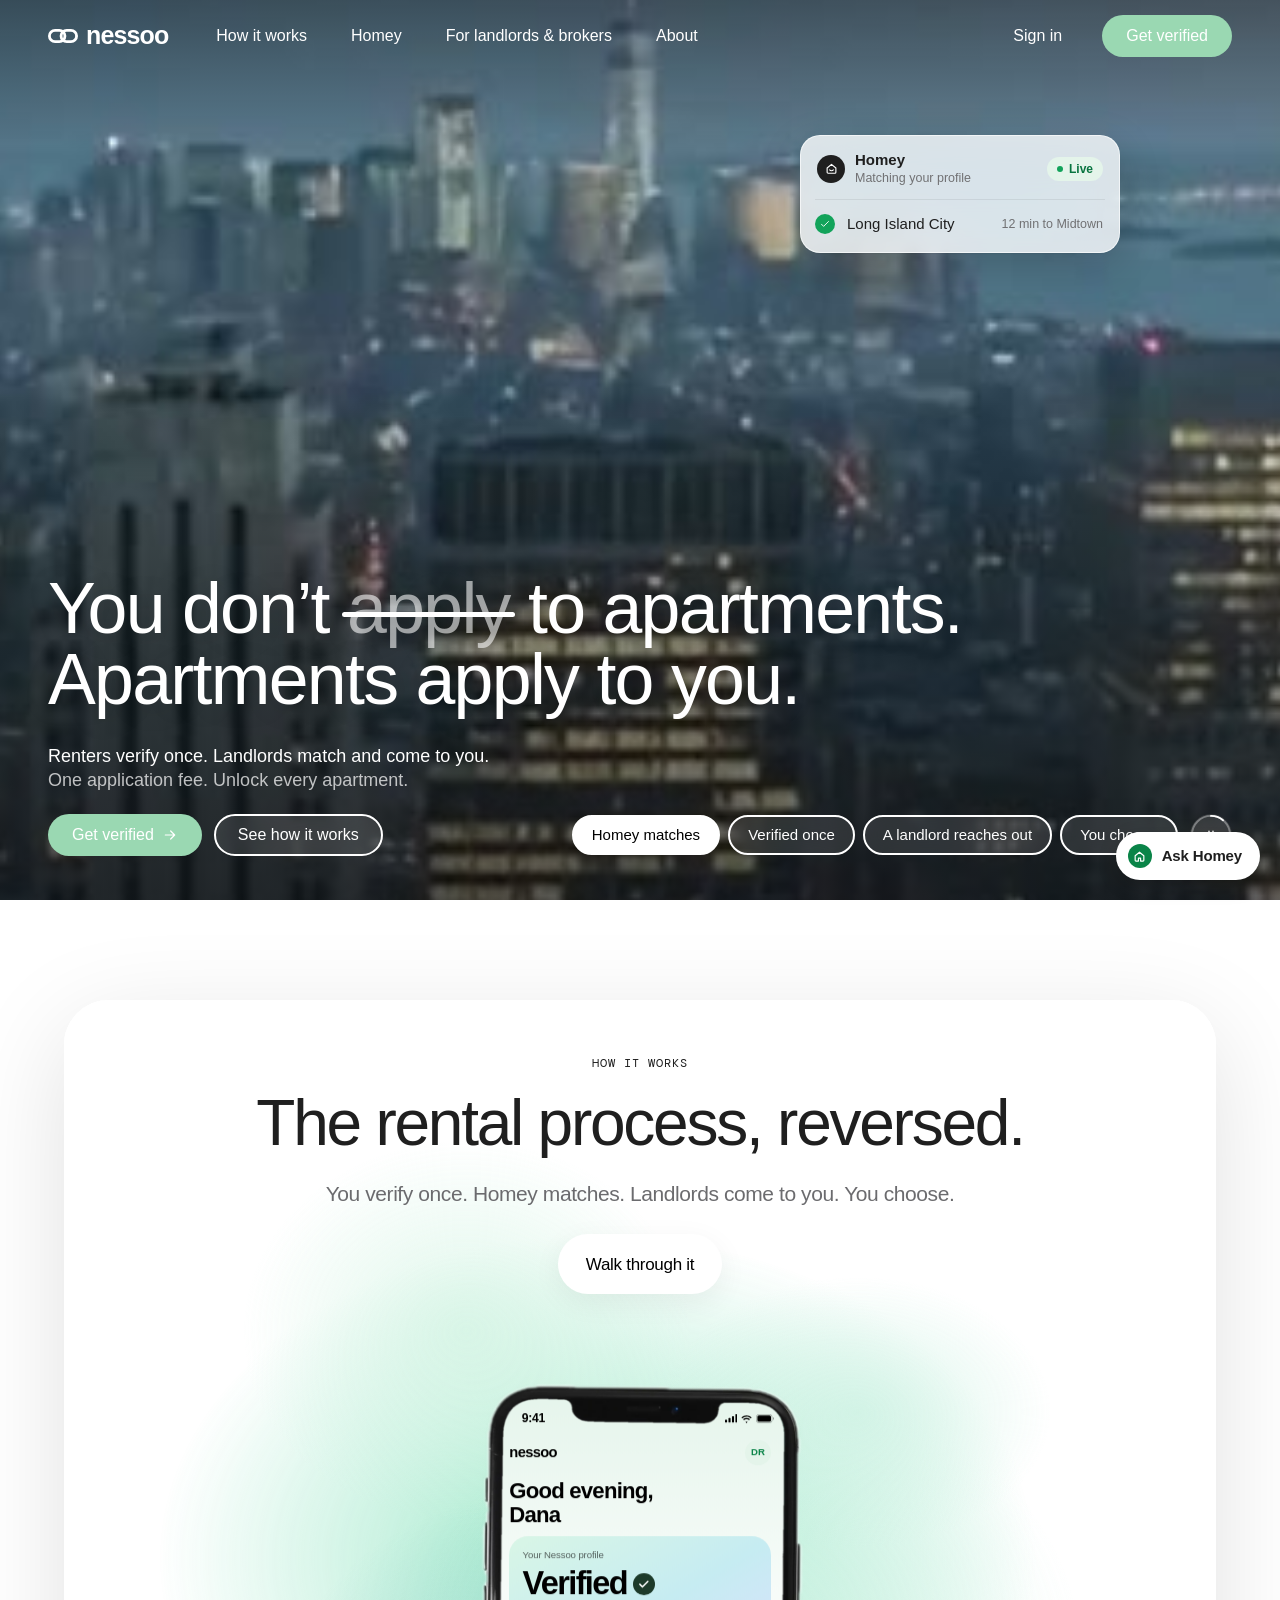
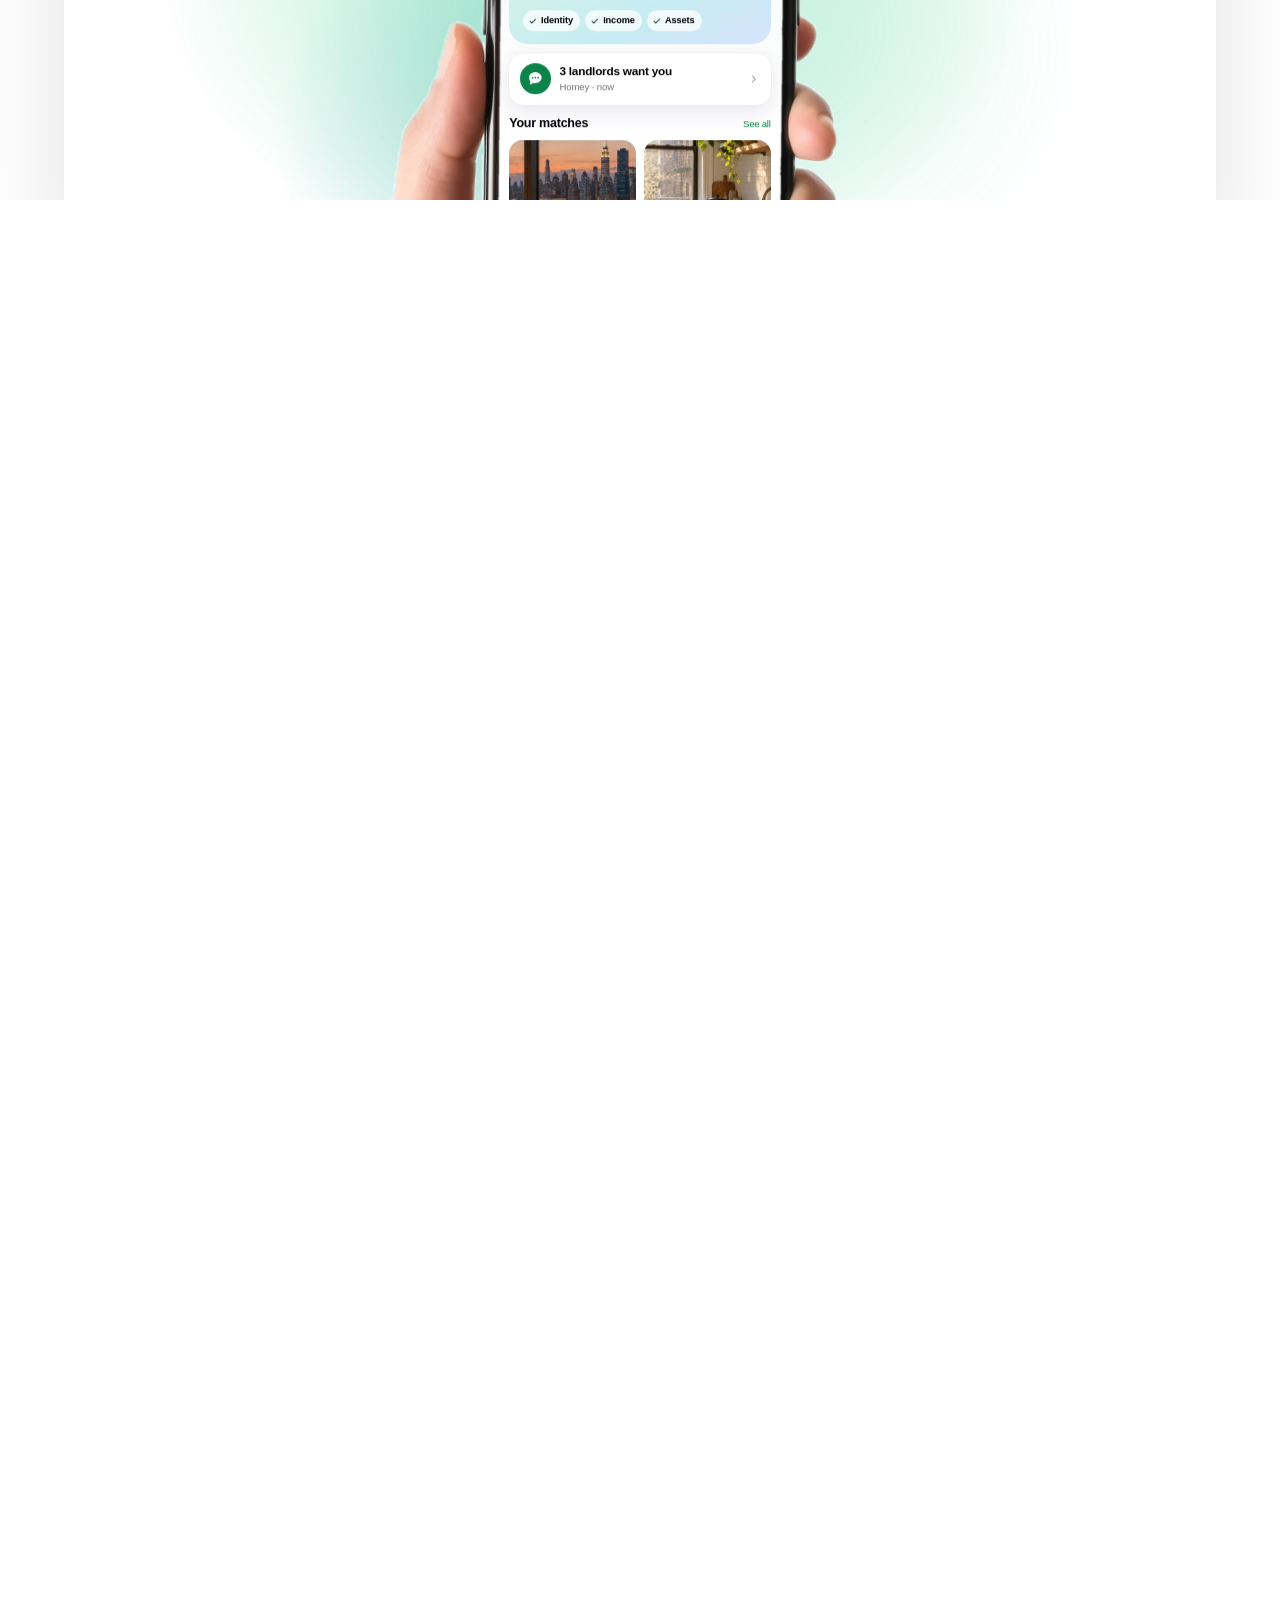
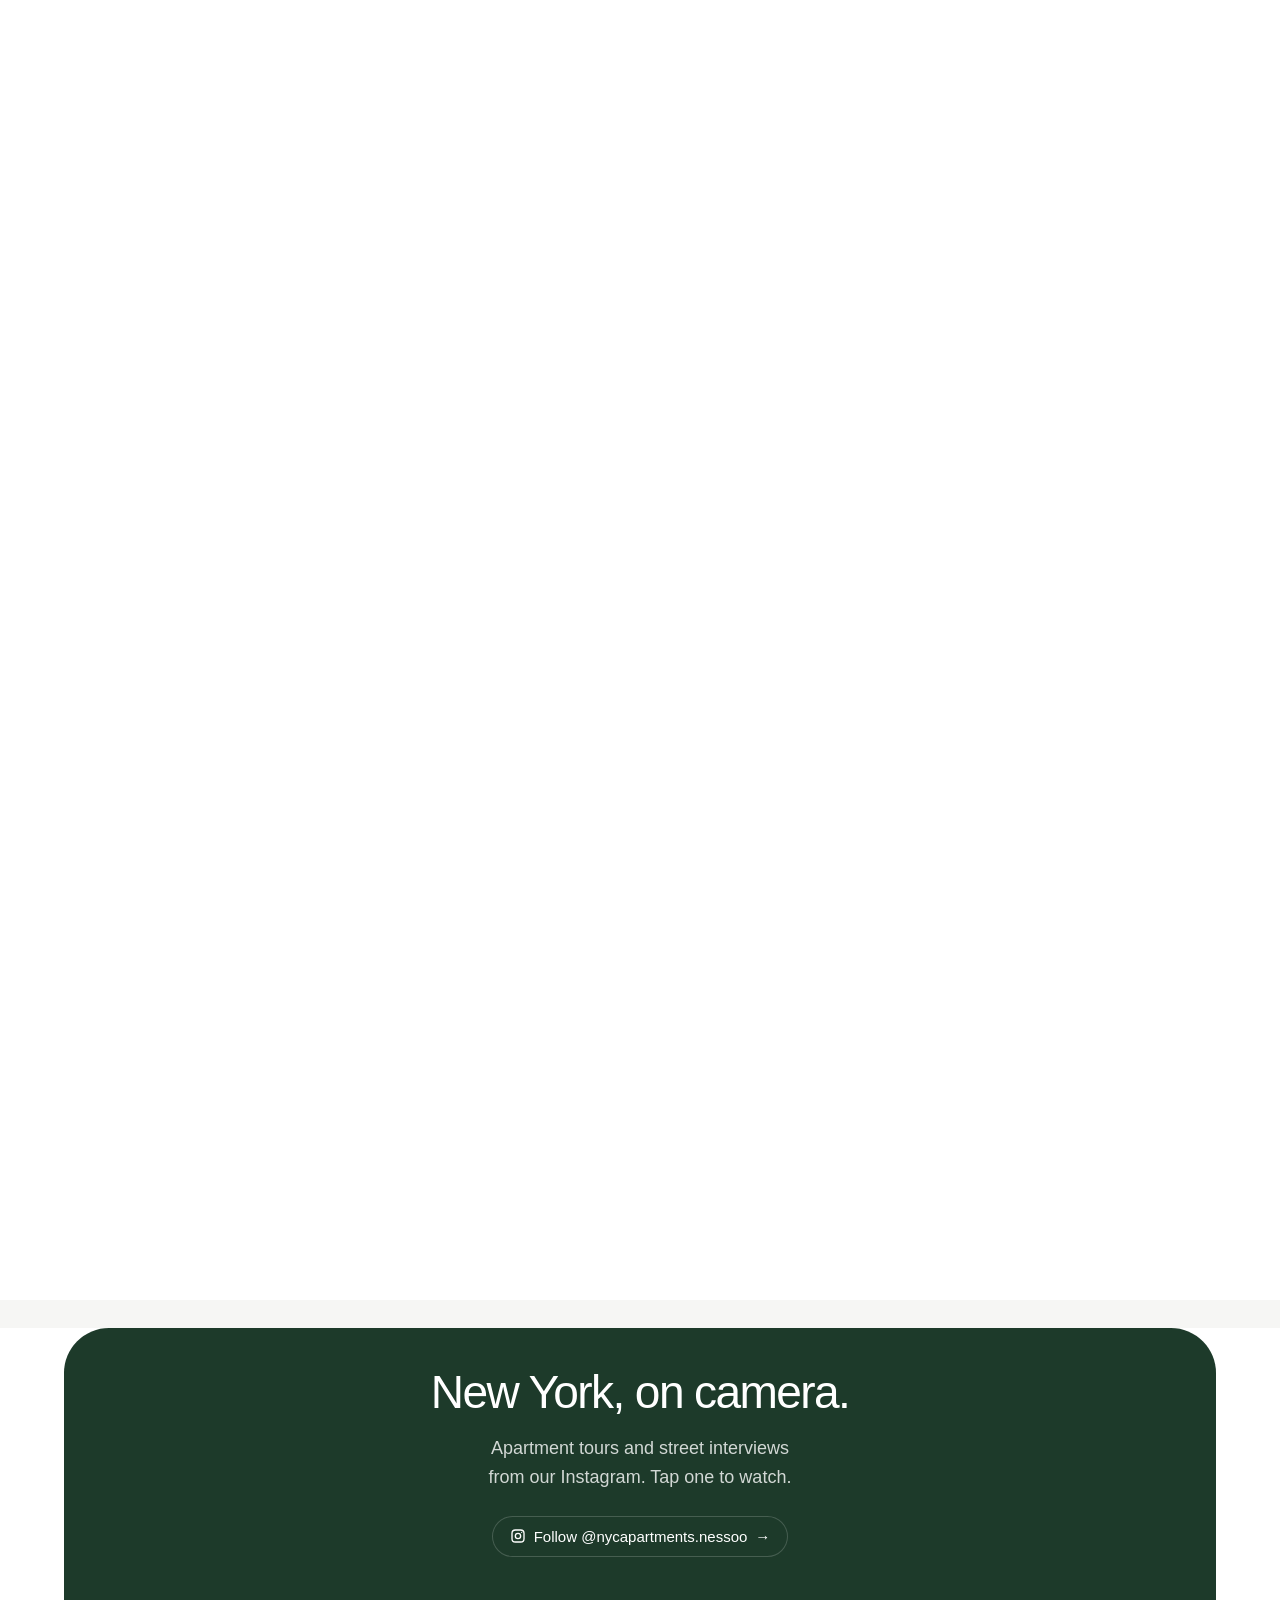
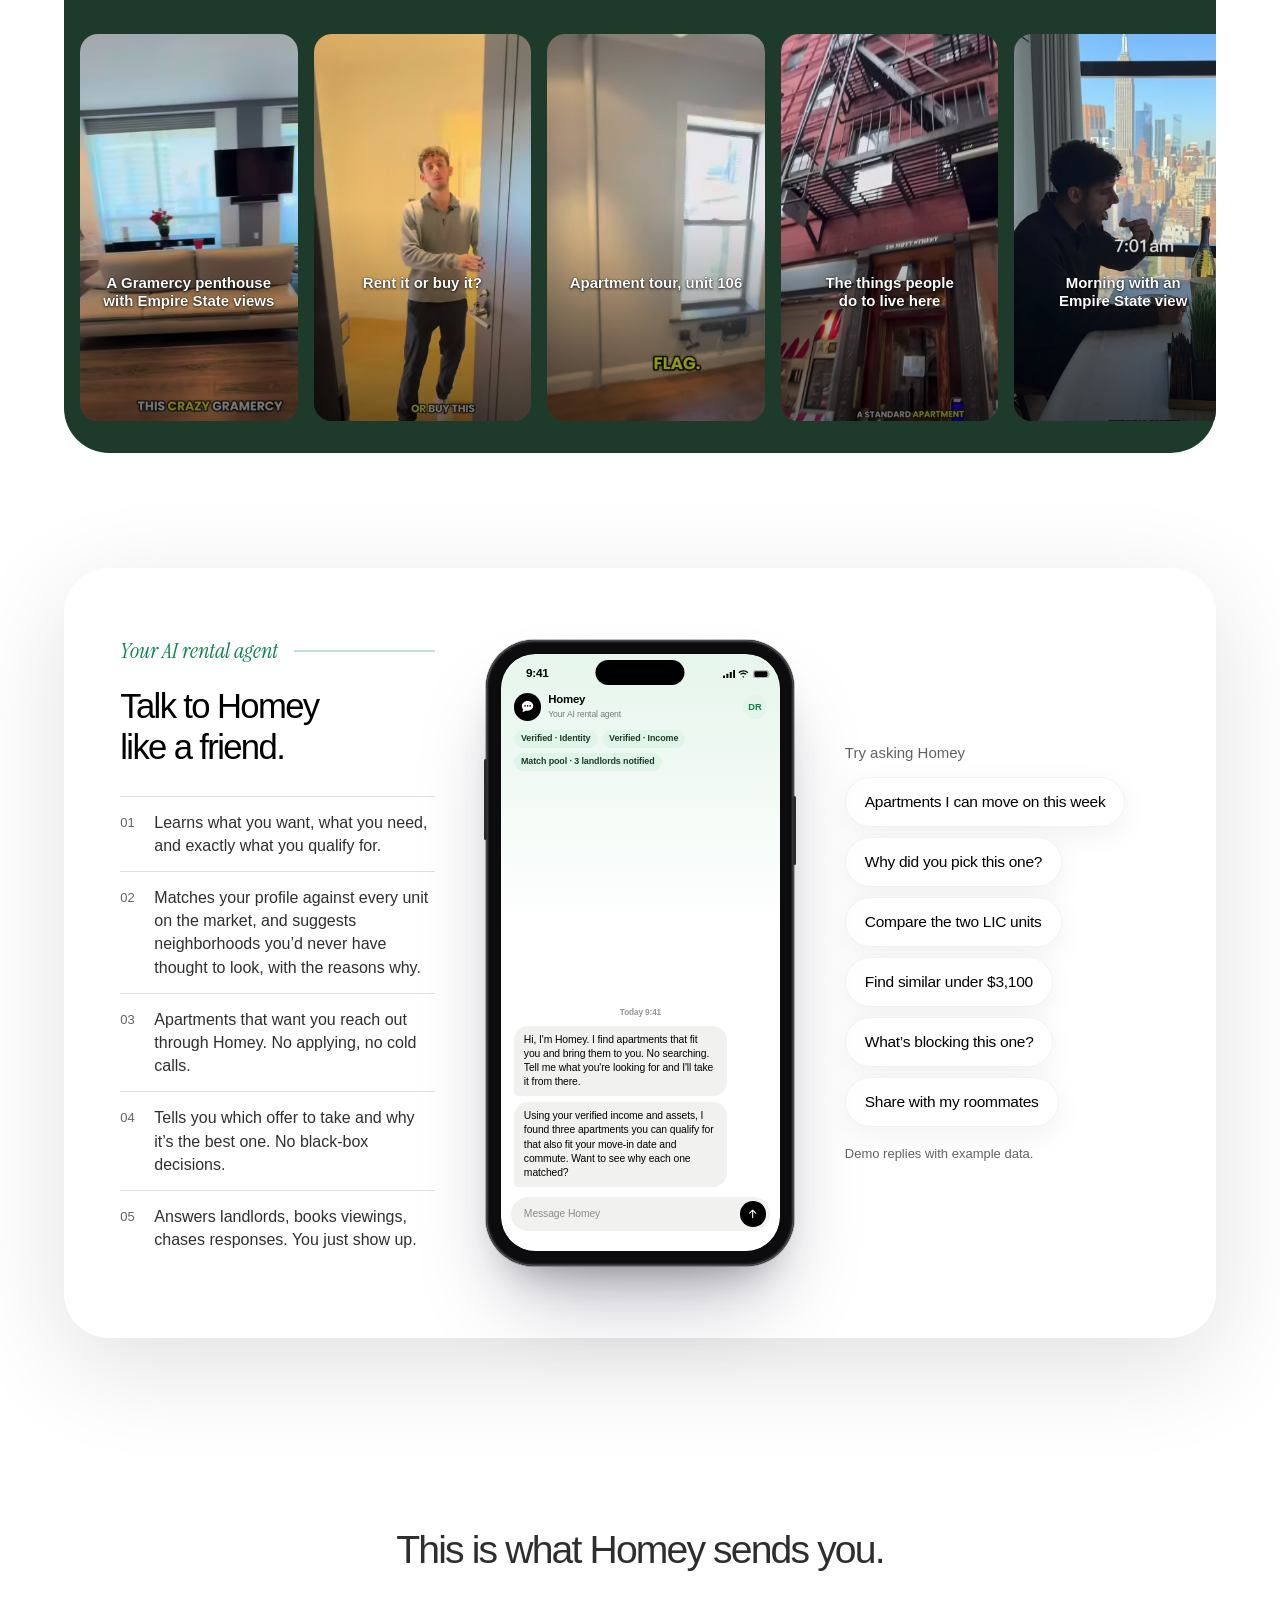
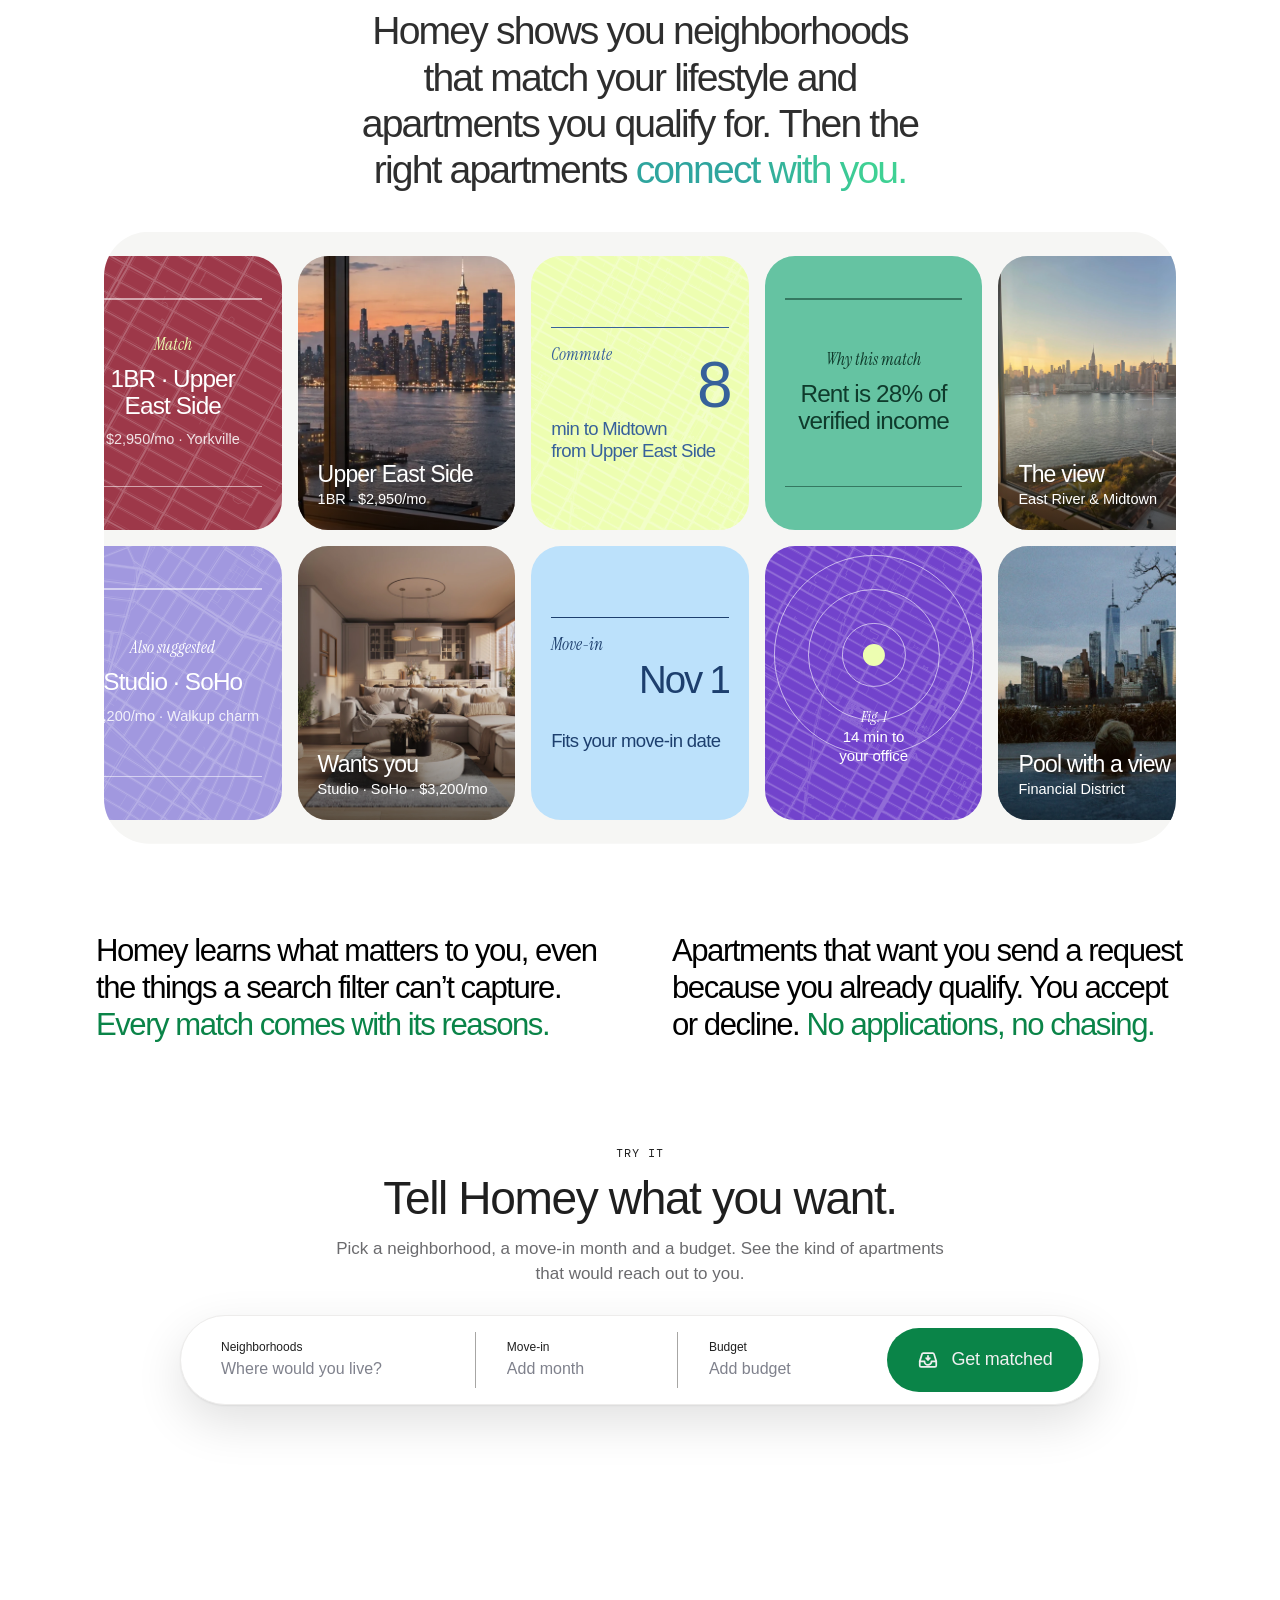
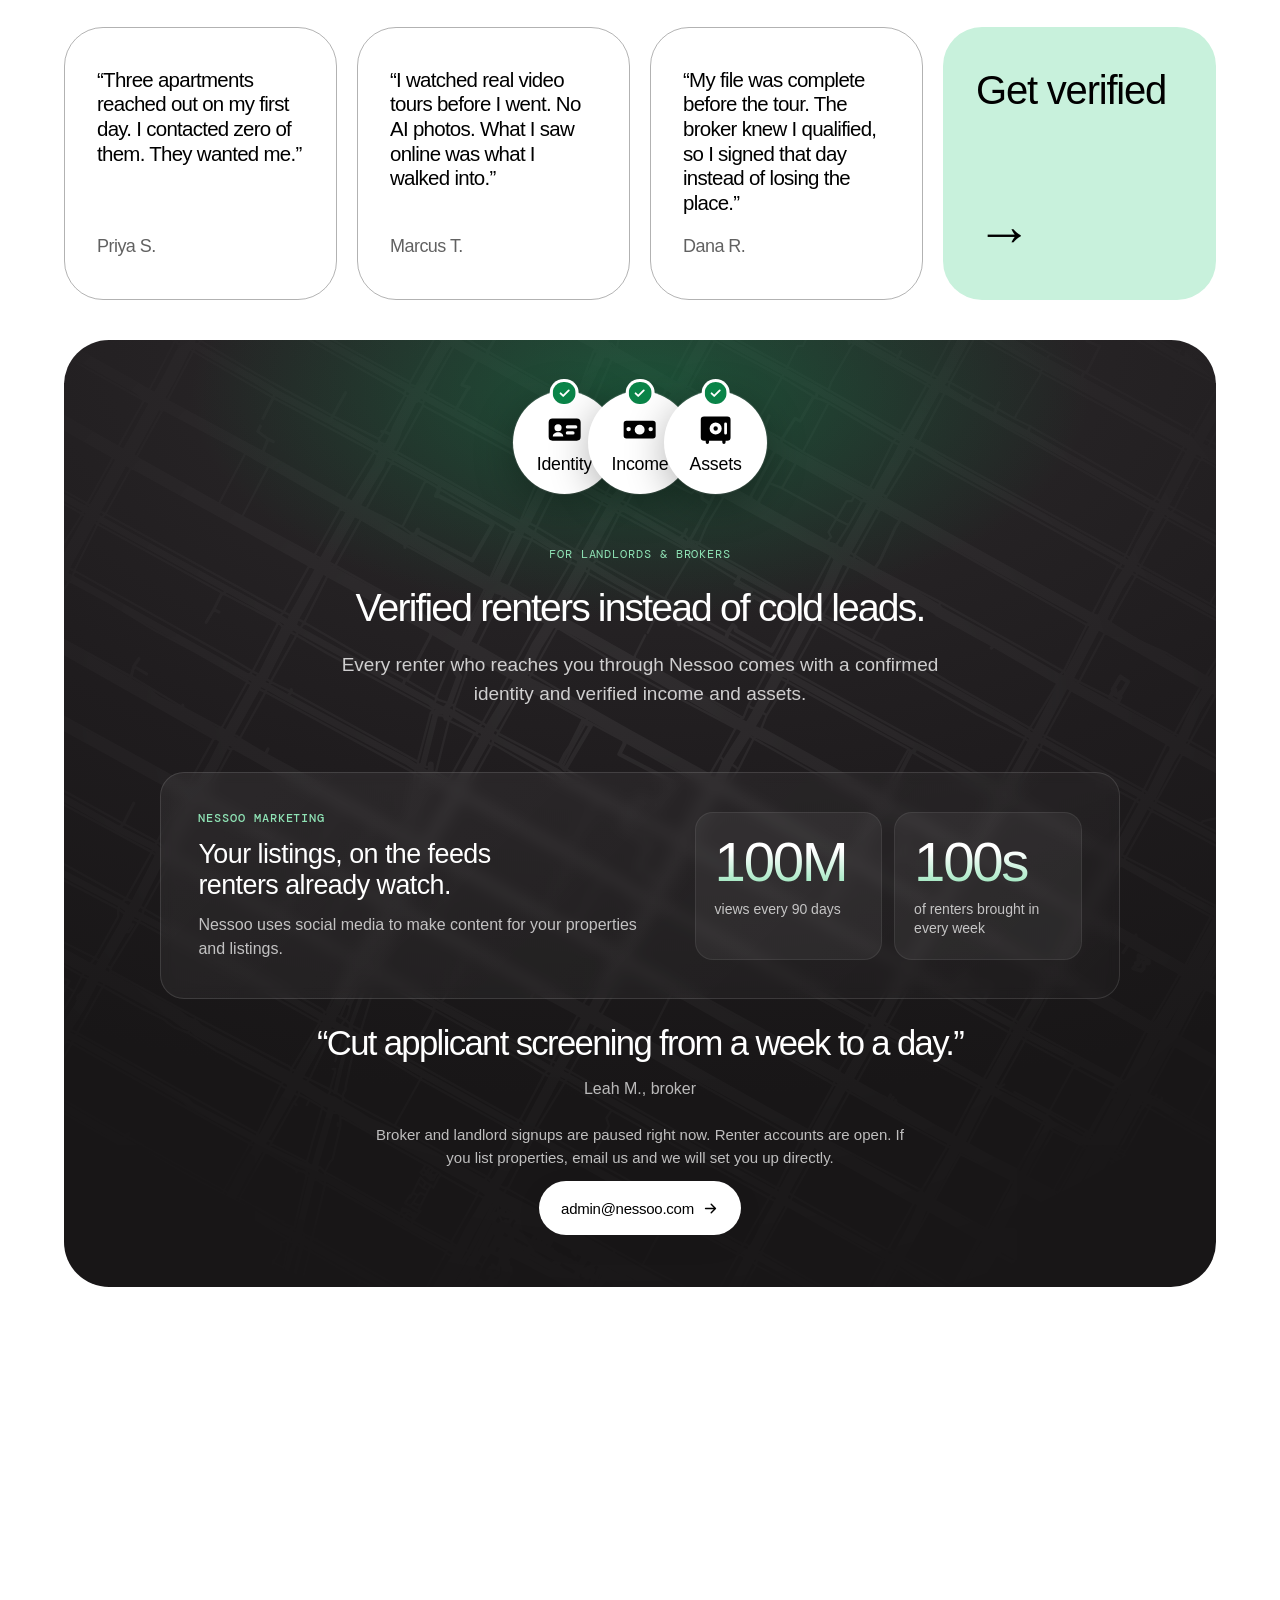
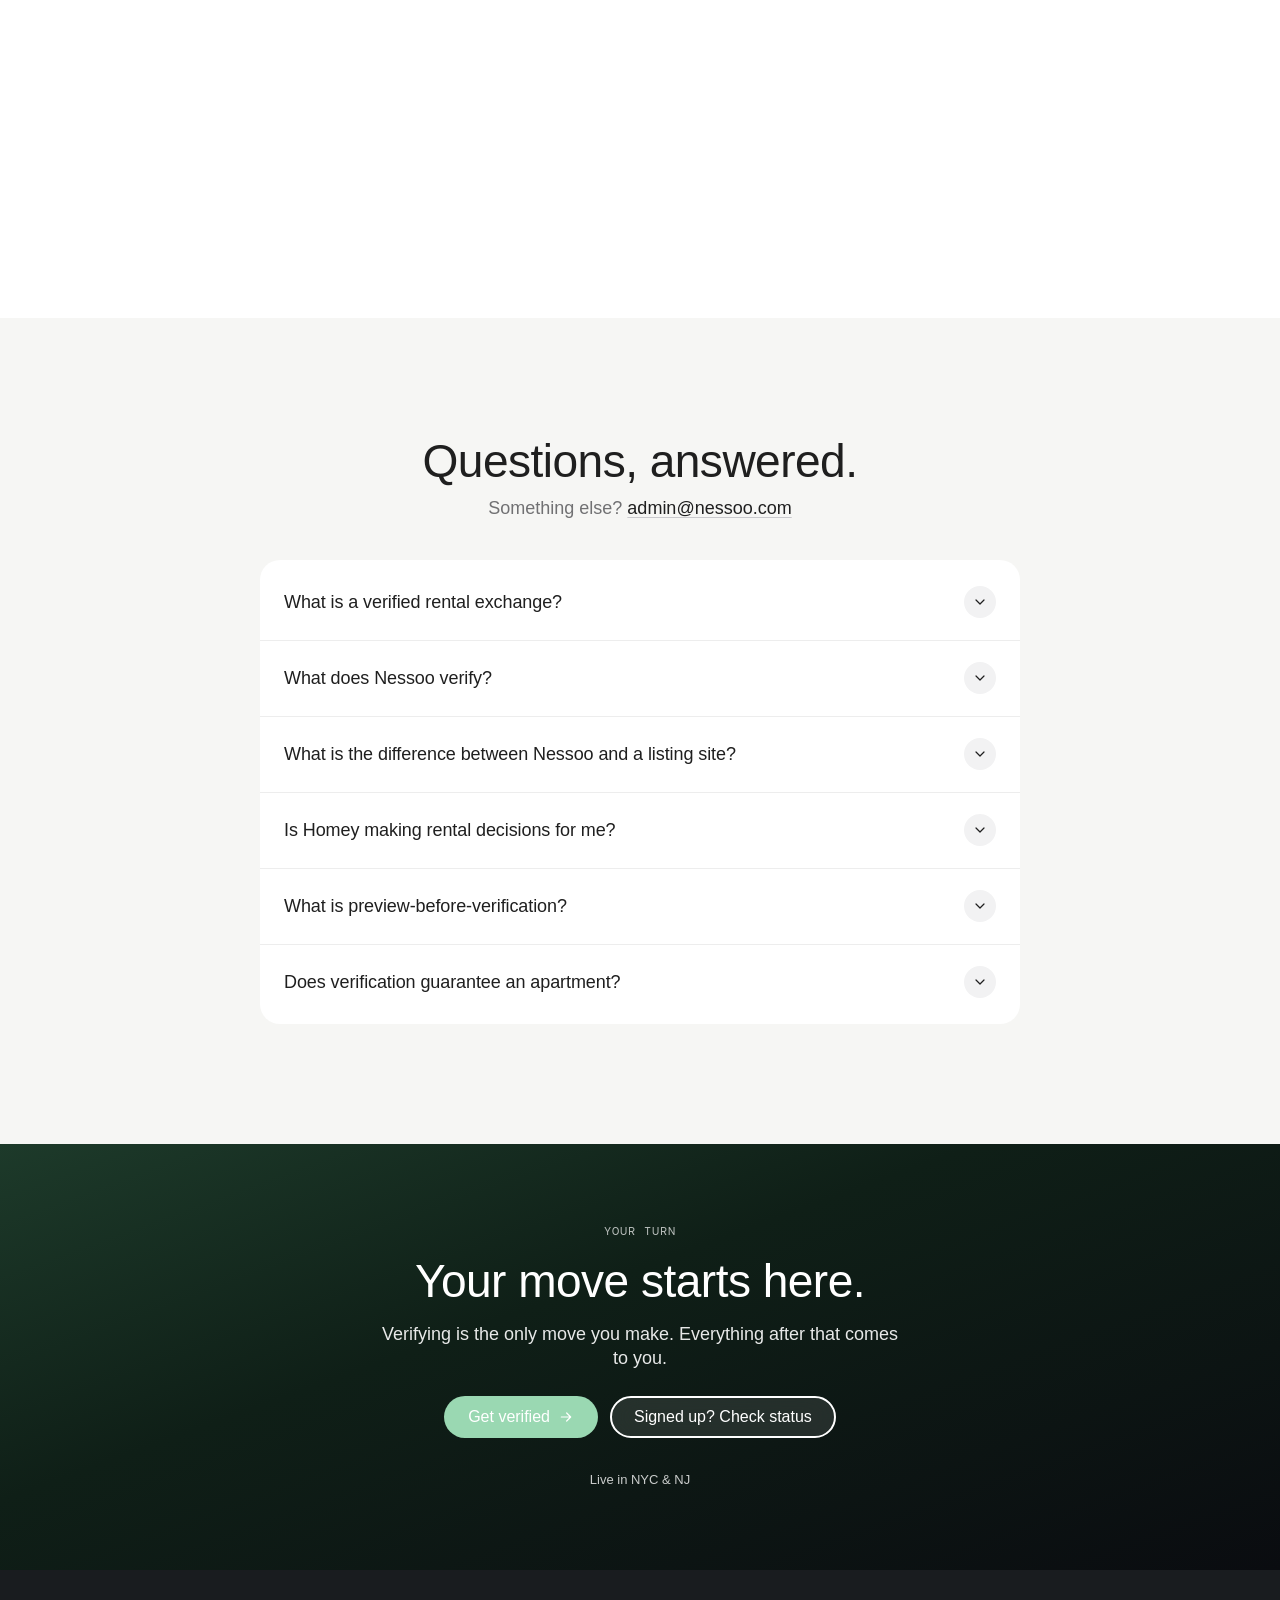
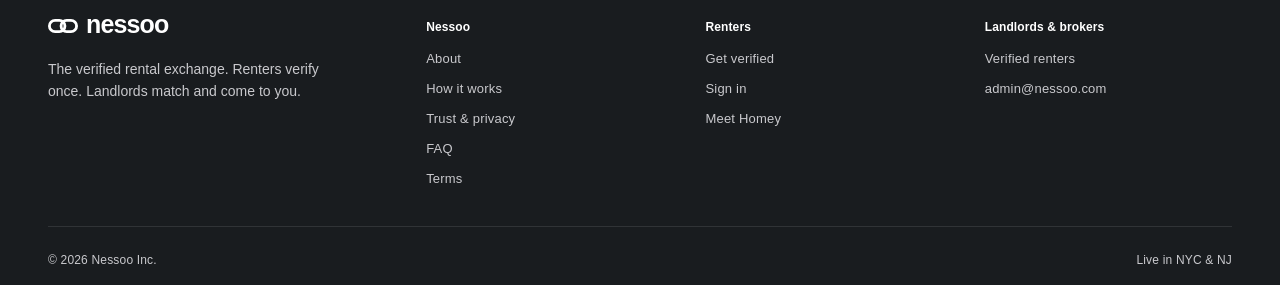
==== commit 508a0de5: "Final CTA: remove the first 1,000 renters line Co-Authored-By: Claude Opus 5.5 <noreply@anthropic.co" ====
--- a/index.html
+++ b/index.html
@@ -86,7 +86,7 @@
 <div class="p-app"><section class="p-homeysec" id="homey" aria-label="Homey, your AI rental agent"><div class="p-card p-chat-card" data-preveal><div class="p-chat-left"><p class="p-micro p-rule">Your AI rental agent</p><h3 class="p-chat-h">Talk to Homey like a friend.</h3><ol class="p-abilities"><li><span class="p-ab-n">01</span><span>Learns what you want, what you need, and exactly what you qualify for.</span></li><li><span class="p-ab-n">02</span><span>Matches your profile against every unit on the market, and suggests neighborhoods you’d never have thought to look, with the reasons why.</span></li><li><span class="p-ab-n">03</span><span>Apartments that want you reach out through Homey. No applying, no cold calls.</span></li><li><span class="p-ab-n">04</span><span>Tells you which offer to take and why it’s the best one. No black-box decisions.</span></li><li><span class="p-ab-n">05</span><span>Answers landlords, books viewings, chases responses. You just show up.</span></li></ol></div><div class="p-chat-phone"><div class="p-device" role="group" aria-label="Homey chat demo"><div class="p-scr"><div class="p-ui is-tint-lilac"><div class="p-sb"><span class="p-sb-time">9:41</span><span></span><span class="p-sb-icons"><svg class aria-hidden="true" viewBox="0 0 18 12" fill="currentColor"><rect x="0" y="8" width="3" height="4" rx=".8"></rect><rect x="5" y="5.5" width="3" height="6.5" rx=".8"></rect><rect x="10" y="3" width="3" height="9" rx=".8"></rect><rect x="15" y="0" width="3" height="12" rx=".8"></rect></svg><svg class aria-hidden="true" viewBox="0 0 16 12" fill="currentColor"><path d="M8 2.2c2.4 0 4.6.9 6.2 2.5l1.2-1.3A10.3 10.3 0 0 0 8 .4 10.3 10.3 0 0 0 .6 3.4l1.2 1.3A8.6 8.6 0 0 1 8 2.2zm0 3.6c1.4 0 2.7.5 3.7 1.4L13 5.9a7.3 7.3 0 0 0-10 0l1.3 1.3c1-.9 2.3-1.4 3.7-1.4zM8 9.3c.6 0 1.1.2 1.5.6L8 11.6 6.5 9.9c.4-.4.9-.6 1.5-.6z"></path></svg><svg class aria-hidden="true" viewBox="0 0 27 13" fill="none"><rect x=".5" y=".5" width="23" height="12" rx="3.5" stroke="currentColor" opacity=".4"></rect><rect x="2" y="2" width="20" height="9" rx="2.2" fill="currentColor"></rect><path d="M25 4.5v4c.8-.3 1.3-1.1 1.3-2s-.5-1.7-1.3-2z" fill="currentColor" opacity=".45"></path></svg></span></div><div class="p-body" style="padding-bottom:calc(var(--p)*8)"><div class="p-hdr"><span class="p-homey-h"><span class="p-homey-av"><svg class aria-hidden="true" viewBox="0 0 24 24" fill="currentColor"><path d="M12 3c5 0 9 3.4 9 7.8s-4 7.8-9 7.8c-.9 0-1.8-.1-2.6-.3L5 20.5c-.5.3-1.1-.2-.9-.7l1-3.1C3.8 15.3 3 13.2 3 10.8 3 6.4 7 3 12 3zm-4 6.6a1.3 1.3 0 1 0 0 2.6 1.3 1.3 0 0 0 0-2.6zm4 0a1.3 1.3 0 1 0 0 2.6 1.3 1.3 0 0 0 0-2.6zm4 0a1.3 1.3 0 1 0 0 2.6 1.3 1.3 0 0 0 0-2.6z"></path></svg></span><span><span class="p-homey-n">Homey</span><br><span class="p-homey-s">Your AI rental agent</span></span></span><span class="p-av">DR</span></div><div class="p-meta" style="margin-top:calc(var(--p)*-2)"><span style="background:#dff5e8;color:var(--brand-green)">Verified · Identity</span><span style="background:#dff5e8;color:var(--brand-green)">Verified · Income</span><span style="background:#dff5e8;color:var(--brand-green)">Match pool · 3 landlords notified</span></div><div class="p-msgs p-chat-log" data-chat-log aria-live="polite" style="flex:1;min-height:0;overflow-y:auto;scrollbar-width:none;padding-bottom:calc(var(--p)*6)"><div class="p-day">Today 9:41</div><div class="p-b is-h">Hi, I'm Homey. I find apartments that fit you and bring them to you. No searching. Tell me what you're looking for and I'll take it from there.</div><div class="p-b is-h">Using your verified income and assets, I found three apartments you can qualify for that also fit your move-in date and commute. Want to see why each one matched?</div></div></div><div class="p-composer"><span class="p-txt" data-chat-input>Message Homey</span><span class="p-go"><svg class aria-hidden="true" viewBox="0 0 24 24" fill="currentColor"><path d="M12 4.5a1 1 0 0 1 .7.3l5.5 5.5a1 1 0 1 1-1.4 1.4L13 7.9V19a1 1 0 1 1-2 0V7.9l-3.8 3.8a1 1 0 0 1-1.4-1.4l5.5-5.5a1 1 0 0 1 .7-.3z"></path></svg></span></div></div></div><span class="p-island" aria-hidden="true"></span></div></div><div class="p-chat-right"><p class="p-chat-try" id="try-h">Try asking Homey</p><div class="p-prompts" role="group" aria-labelledby="try-h"><button class="p-prompt" type="button" data-pprompt="0">Apartments I can move on this week</button><button class="p-prompt" type="button" data-pprompt="1">Why did you pick this one?</button><button class="p-prompt" type="button" data-pprompt="2">Compare the two LIC units</button><button class="p-prompt" type="button" data-pprompt="3">Find similar under $3,100</button><button class="p-prompt" type="button" data-pprompt="4">What’s blocking this one?</button><button class="p-prompt" type="button" data-pprompt="5">Share with my roommates</button></div><p class="p-chat-note">Demo replies with example data.</p></div></div></section><section class="p-chap p-matches" id="matches" aria-labelledby="matches-h"><h2 class="p-intro p-chap-intro" id="matches-h" data-preveal>This is what Homey sends you.</h2><p class="p-intro p-chap-intro" data-preveal>Homey shows you neighborhoods that match your lifestyle and apartments you qualify for. Then the right apartments <span class="p-teal">connect with you.</span></p><div class="p-collage" data-collage><div class="p-col-row" data-row="1"><article class="p-tc p-tc--maroon" data-map style="--map:url(/shared/maps/upper-east-side.svg)"><hr><div class="p-tc-mid"><p class="p-micro">Match</p><h3>1BR · Upper East Side</h3><p class="p-tc-small">$2,950/mo · Yorkville</p></div><hr></article><article class="p-tc p-tc--photo"><img src="/app/img/tall-lic-window-skyline-dusk.webp" alt="Living room window with East River view" loading="lazy"><p class="p-tc-cap"><b>Upper East Side</b>1BR · $2,950/mo</p></article><article class="p-tc p-tc--lime" data-map style="--map:url(/shared/maps/manhattan.svg)"><p class="p-micro p-tc-rule">Commute</p><div class="p-tc-num">8</div><p class="p-tc-foot">min to Midtown<br>from Upper East Side</p></article><article class="p-tc p-tc--green"><hr><div class="p-tc-mid"><p class="p-micro">Why this match</p><h3>Rent is 28% of verified income</h3></div><hr></article><article class="p-tc p-tc--photo"><img src="/app/img/tall-view-east-river.webp" alt="East River and Midtown view" loading="lazy"><p class="p-tc-cap"><b>The view</b>East River &amp; Midtown</p></article></div><div class="p-col-row" data-row="2"><article class="p-tc p-tc--peri" data-map style="--map:url(/shared/maps/soho.svg)"><hr><div class="p-tc-mid"><p class="p-micro">Also suggested</p><h3>Studio · SoHo</h3><p class="p-tc-small">$3,200/mo · Walkup charm</p></div><hr></article><article class="p-tc p-tc--photo"><img src="/app/img/tall-living-kitchen.webp" alt="Bright open living room" loading="lazy"><p class="p-tc-cap"><b>Wants you</b>Studio · SoHo · $3,200/mo</p></article><article class="p-tc p-tc--ice"><p class="p-micro p-tc-rule">Move-in</p><div class="p-tc-num p-tc-num--sm">Nov 1</div><p class="p-tc-foot">Fits your move-in date</p></article><article class="p-tc p-tc--purple" data-map style="--map:url(/shared/maps/manhattan.svg)"><div class="p-tc-rings"><i></i><i></i><i></i><b></b></div><p class="p-tc-fig"><span class="p-micro">Fig. 1</span><br>14 min to<br>your office</p></article><article class="p-tc p-tc--photo"><img src="/app/img/tall-amenity-pool-fidi.webp" alt="Pool facing Financial District skyline" loading="lazy"><p class="p-tc-cap"><b>Pool with a view</b>Financial District</p></article></div></div><div class="p-match-copy p-wrap"><p data-preveal>Homey learns what matters to you, even the things a search filter can’t capture. <span>Every match comes with its reasons.</span></p><p data-preveal style="--d:.08s">Apartments that want you send a request because you already qualify. You accept or decline. <span>No applications, no chasing.</span></p></div><div class="s-try" id="try"><div class="s-try__copy s-reveal"><p class="m-eyebrow">Try it</p><h3 class="s-try__h">Tell Homey what you want.</h3><p class="s-try__p">Pick a neighborhood, a move-in month and a budget. See the kind of apartments that would reach out to you.</p></div><div class="s-try__bar s-reveal" style="--d:80ms"><form class="s-pill" id="stay-pill" data-pill novalidate aria-label="Tell Homey what you want"><div class="s-pill__seg s-pill__seg--hood" data-seg="hood"><button type="button" class="s-pill__btn" id="stay-seg-hood" aria-haspopup="dialog" aria-expanded="false" aria-controls="pop-hood"><span class="s-pill__label">Neighborhoods</span><span class="s-pill__value" data-value="hood" data-empty="Where would you live?">Where would you live?</span></button><button type="button" class="s-pill__clear" data-clear="hood" aria-label="Clear neighborhoods" hidden><svg class width="12" height="12" viewBox="0 0 24 24" fill="none" stroke="currentColor" stroke-width="2.6" stroke-linecap="round" stroke-linejoin="round" aria-hidden="true" focusable="false"><path d="M6 6l12 12M18 6 6 18"/></svg></button><div class="s-pop s-pop--hood" id="pop-hood" role="dialog" aria-label="Neighborhoods" hidden><p class="s-pop__title">Where would you live?</p><p class="s-pop__sub">Pick a few. Homey also suggests neighborhoods you’d never have thought to look, with the reasons why.</p><div class="s-chipset" role="group" aria-label="Neighborhoods"><button type="button" class="s-fchip" aria-pressed="false" data-hood="Long Island City">Long Island City</button><button type="button" class="s-fchip" aria-pressed="false" data-hood="Greenpoint">Greenpoint</button><button type="button" class="s-fchip" aria-pressed="false" data-hood="Fort Greene">Fort Greene</button><button type="button" class="s-fchip" aria-pressed="false" data-hood="Bed-Stuy">Bed-Stuy</button><button type="button" class="s-fchip" aria-pressed="false" data-hood="Astoria">Astoria</button><button type="button" class="s-fchip" aria-pressed="false" data-hood="Crown Heights">Crown Heights</button><button type="button" class="s-fchip" aria-pressed="false" data-hood="Hoboken">Hoboken</button><button type="button" class="s-fchip" aria-pressed="false" data-hood="Jersey City (Paulus Hook)">Jersey City (Paulus Hook)</button><button type="button" class="s-fchip" aria-pressed="false" data-hood="Upper West Side">Upper West Side</button><button type="button" class="s-fchip" aria-pressed="false" data-hood="East Village">East Village</button></div></div></div><div class="s-pill__seg" data-seg="month"><button type="button" class="s-pill__btn" id="stay-seg-month" aria-haspopup="dialog" aria-expanded="false" aria-controls="pop-month"><span class="s-pill__label">Move-in</span><span class="s-pill__value" data-value="month" data-empty="Add month">Add month</span></button><button type="button" class="s-pill__clear" data-clear="month" aria-label="Clear move-in month" hidden><svg class width="12" height="12" viewBox="0 0 24 24" fill="none" stroke="currentColor" stroke-width="2.6" stroke-linecap="round" stroke-linejoin="round" aria-hidden="true" focusable="false"><path d="M6 6l12 12M18 6 6 18"/></svg></button><div class="s-pop s-pop--month" id="pop-month" role="dialog" aria-label="Move-in month" hidden><p class="s-pop__title">When do you want to move?</p><div class="s-months" role="radiogroup" aria-label="Move-in month"><button type="button" class="s-month" role="radio" aria-checked="false" data-month="Nov 2026" tabindex="0"><svg class width="26" height="26" viewBox="0 0 24 24" fill="none" stroke="currentColor" stroke-width="1.5" stroke-linecap="round" stroke-linejoin="round" aria-hidden="true" focusable="false"><rect x="3.5" y="5" width="17" height="15.5" rx="2.5"/><path d="M3.5 10h17M8 3v4m8-4v4"/></svg><span class="s-month__m">Nov</span><span class="s-month__y">2026</span></button><button type="button" class="s-month" role="radio" aria-checked="false" data-month="Dec 2026" tabindex="-1"><svg class width="26" height="26" viewBox="0 0 24 24" fill="none" stroke="currentColor" stroke-width="1.5" stroke-linecap="round" stroke-linejoin="round" aria-hidden="true" focusable="false"><rect x="3.5" y="5" width="17" height="15.5" rx="2.5"/><path d="M3.5 10h17M8 3v4m8-4v4"/></svg><span class="s-month__m">Dec</span><span class="s-month__y">2026</span></button><button type="button" class="s-month" role="radio" aria-checked="false" data-month="Jan 2027" tabindex="-1"><svg class width="26" height="26" viewBox="0 0 24 24" fill="none" stroke="currentColor" stroke-width="1.5" stroke-linecap="round" stroke-linejoin="round" aria-hidden="true" focusable="false"><rect x="3.5" y="5" width="17" height="15.5" rx="2.5"/><path d="M3.5 10h17M8 3v4m8-4v4"/></svg><span class="s-month__m">Jan</span><span class="s-month__y">2027</span></button><button type="button" class="s-month" role="radio" aria-checked="false" data-month="Feb 2027" tabindex="-1"><svg class width="26" height="26" viewBox="0 0 24 24" fill="none" stroke="currentColor" stroke-width="1.5" stroke-linecap="round" stroke-linejoin="round" aria-hidden="true" focusable="false"><rect x="3.5" y="5" width="17" height="15.5" rx="2.5"/><path d="M3.5 10h17M8 3v4m8-4v4"/></svg><span class="s-month__m">Feb</span><span class="s-month__y">2027</span></button><button type="button" class="s-month" role="radio" aria-checked="false" data-month="Mar 2027" tabindex="-1"><svg class width="26" height="26" viewBox="0 0 24 24" fill="none" stroke="currentColor" stroke-width="1.5" stroke-linecap="round" stroke-linejoin="round" aria-hidden="true" focusable="false"><rect x="3.5" y="5" width="17" height="15.5" rx="2.5"/><path d="M3.5 10h17M8 3v4m8-4v4"/></svg><span class="s-month__m">Mar</span><span class="s-month__y">2027</span></button><button type="button" class="s-month" role="radio" aria-checked="false" data-month="Apr 2027" tabindex="-1"><svg class width="26" height="26" viewBox="0 0 24 24" fill="none" stroke="currentColor" stroke-width="1.5" stroke-linecap="round" stroke-linejoin="round" aria-hidden="true" focusable="false"><rect x="3.5" y="5" width="17" height="15.5" rx="2.5"/><path d="M3.5 10h17M8 3v4m8-4v4"/></svg><span class="s-month__m">Apr</span><span class="s-month__y">2027</span></button><button type="button" class="s-month" role="radio" aria-checked="false" data-month="May 2027" tabindex="-1"><svg class width="26" height="26" viewBox="0 0 24 24" fill="none" stroke="currentColor" stroke-width="1.5" stroke-linecap="round" stroke-linejoin="round" aria-hidden="true" focusable="false"><rect x="3.5" y="5" width="17" height="15.5" rx="2.5"/><path d="M3.5 10h17M8 3v4m8-4v4"/></svg><span class="s-month__m">May</span><span class="s-month__y">2027</span></button><button type="button" class="s-month" role="radio" aria-checked="false" data-month="Jun 2027" tabindex="-1"><svg class width="26" height="26" viewBox="0 0 24 24" fill="none" stroke="currentColor" stroke-width="1.5" stroke-linecap="round" stroke-linejoin="round" aria-hidden="true" focusable="false"><rect x="3.5" y="5" width="17" height="15.5" rx="2.5"/><path d="M3.5 10h17M8 3v4m8-4v4"/></svg><span class="s-month__m">Jun</span><span class="s-month__y">2027</span></button><button type="button" class="s-month" role="radio" aria-checked="false" data-month="Jul 2027" tabindex="-1"><svg class width="26" height="26" viewBox="0 0 24 24" fill="none" stroke="currentColor" stroke-width="1.5" stroke-linecap="round" stroke-linejoin="round" aria-hidden="true" focusable="false"><rect x="3.5" y="5" width="17" height="15.5" rx="2.5"/><path d="M3.5 10h17M8 3v4m8-4v4"/></svg><span class="s-month__m">Jul</span><span class="s-month__y">2027</span></button><button type="button" class="s-month" role="radio" aria-checked="false" data-month="Aug 2027" tabindex="-1"><svg class width="26" height="26" viewBox="0 0 24 24" fill="none" stroke="currentColor" stroke-width="1.5" stroke-linecap="round" stroke-linejoin="round" aria-hidden="true" focusable="false"><rect x="3.5" y="5" width="17" height="15.5" rx="2.5"/><path d="M3.5 10h17M8 3v4m8-4v4"/></svg><span class="s-month__m">Aug</span><span class="s-month__y">2027</span></button><button type="button" class="s-month" role="radio" aria-checked="false" data-month="Sep 2027" tabindex="-1"><svg class width="26" height="26" viewBox="0 0 24 24" fill="none" stroke="currentColor" stroke-width="1.5" stroke-linecap="round" stroke-linejoin="round" aria-hidden="true" focusable="false"><rect x="3.5" y="5" width="17" height="15.5" rx="2.5"/><path d="M3.5 10h17M8 3v4m8-4v4"/></svg><span class="s-month__m">Sep</span><span class="s-month__y">2027</span></button><button type="button" class="s-month" role="radio" aria-checked="false" data-month="Oct 2027" tabindex="-1"><svg class width="26" height="26" viewBox="0 0 24 24" fill="none" stroke="currentColor" stroke-width="1.5" stroke-linecap="round" stroke-linejoin="round" aria-hidden="true" focusable="false"><rect x="3.5" y="5" width="17" height="15.5" rx="2.5"/><path d="M3.5 10h17M8 3v4m8-4v4"/></svg><span class="s-month__m">Oct</span><span class="s-month__y">2027</span></button></div></div></div><div class="s-pill__seg" data-seg="budget"><button type="button" class="s-pill__btn" id="stay-seg-budget" aria-haspopup="dialog" aria-expanded="false" aria-controls="pop-budget"><span class="s-pill__label">Budget</span><span class="s-pill__value" data-value="budget" data-empty="Add budget">Add budget</span></button><button type="button" class="s-pill__clear" data-clear="budget" aria-label="Clear budget" hidden><svg class width="12" height="12" viewBox="0 0 24 24" fill="none" stroke="currentColor" stroke-width="2.6" stroke-linecap="round" stroke-linejoin="round" aria-hidden="true" focusable="false"><path d="M6 6l12 12M18 6 6 18"/></svg></button><div class="s-pop s-pop--budget" id="pop-budget" role="dialog" aria-label="Monthly budget" hidden><p class="s-pop__title">What’s your monthly budget?</p><p class="s-budget"><span data-budget-out>$3,100</span><small>/mo</small></p><label class="s-range"><span class="s-sr">Monthly budget</span><input type="range" id="stay-budget" min="1500" max="6000" step="50" value="3100" data-budget aria-valuetext="$3,100 per month"></label><div class="s-range__ends" aria-hidden="true"><span>$1,500</span><span>$6,000+</span></div><p class="s-pop__foot"><svg class width="18" height="18" viewBox="0 0 24 24" fill="none" stroke="currentColor" stroke-width="1.75" stroke-linecap="round" stroke-linejoin="round" aria-hidden="true" focusable="false"><path d="M12 3.5 5 6v5.5c0 4.4 3 8 7 9 4-1 7-4.6 7-9V6l-7-2.5Z"/><path d="m9 12 2.2 2.2L15.5 10"/></svg>Homey pairs your budget with your verified income and assets to understand what you can qualify for.</p></div></div><button type="submit" class="s-pill__go" id="stay-get-matched"><svg class width="22" height="22" viewBox="0 0 24 24" fill="none" stroke="currentColor" stroke-width="1.9" stroke-linecap="round" stroke-linejoin="round" aria-hidden="true" focusable="false"><path d="M3 13.5 5.4 5.6A1.6 1.6 0 0 1 6.9 4.5h10.2c.7 0 1.3.4 1.5 1.1L21 13.5"/><path d="M3 13.5V18a1.5 1.5 0 0 0 1.5 1.5h15A1.5 1.5 0 0 0 21 18v-4.5h-5.2a3.8 3.8 0 0 1-7.6 0H3Z"/><path d="M12 7.5v4.5m0 0-2-2m2 2 2-2"/></svg><span>Get matched</span></button></form><button type="button" class="s-mpill" id="stay-msearch-open" data-open-search aria-haspopup="dialog"><span class="s-mpill__txt"><span class="s-mpill__t">Where would you live?</span><span class="s-mpill__s">Neighborhoods · Move-in · Budget</span></span><span class="s-mpill__go" aria-hidden="true"><svg class width="22" height="22" viewBox="0 0 24 24" fill="none" stroke="currentColor" stroke-width="1.9" stroke-linecap="round" stroke-linejoin="round" aria-hidden="true" focusable="false"><path d="M3 13.5 5.4 5.6A1.6 1.6 0 0 1 6.9 4.5h10.2c.7 0 1.3.4 1.5 1.1L21 13.5"/><path d="M3 13.5V18a1.5 1.5 0 0 0 1.5 1.5h15A1.5 1.5 0 0 0 21 18v-4.5h-5.2a3.8 3.8 0 0 1-7.6 0H3Z"/><path d="M12 7.5v4.5m0 0-2-2m2 2 2-2"/></svg></span></button></div></div></section><section class="p-quotes p-wrap" aria-label="What renters say"><figure class="p-qc" data-preveal><blockquote>“Three apartments reached out on my first day. I contacted zero of them. They wanted me.”</blockquote><figcaption>Priya S.</figcaption></figure><figure class="p-qc" data-preveal style="--d:.06s"><blockquote>“I watched real video tours before I went. No AI photos. What I saw online was what I walked into.”</blockquote><figcaption>Marcus T.</figcaption></figure><figure class="p-qc" data-preveal style="--d:.12s"><blockquote>“My file was complete before the tour. The broker knew I qualified, so I signed that day instead of losing the place.”</blockquote><figcaption>Dana R.</figcaption></figure><a class="p-qc p-qc--cta" href="/join" data-preveal style="--d:.18s"><span class="p-qc-t">Get verified</span><span class="p-qc-arrow" aria-hidden="true">→</span></a></section><section class="p-landlords" id="landlords" aria-labelledby="ll-h"><div class="p-ll-card" data-preveal><div class="p-ll-circles" aria-hidden="true"><div><svg class aria-hidden="true" viewBox="0 0 64 64" fill="currentColor"><path d="M10 12h44a7 7 0 0 1 7 7v26a7 7 0 0 1-7 7H10a7 7 0 0 1-7-7V19a7 7 0 0 1 7-7zm10 10a6.5 6.5 0 1 0 0 13 6.5 6.5 0 0 0 0-13zm-9.5 22.5h19c0-5-4.3-8-9.5-8s-9.5 3-9.5 8zM37 24a3 3 0 0 0 0 6h15a3 3 0 0 0 0-6zm0 11a3 3 0 0 0 0 6h10a3 3 0 0 0 0-6z" fill-rule="evenodd"></path></svg><span>Identity</span></div><div><svg class aria-hidden="true" viewBox="0 0 64 64" fill="currentColor"><path d="M8 16h48a5 5 0 0 1 5 5v22a5 5 0 0 1-5 5H8a5 5 0 0 1-5-5V21a5 5 0 0 1 5-5zm24 7a9 9 0 1 0 0 18 9 9 0 0 0 0-18zM12 27a4 4 0 1 0 0 8 4 4 0 0 0 0-8zm40 0a4 4 0 1 0 0 8 4 4 0 0 0 0-8z" fill-rule="evenodd"></path></svg><span>Income</span></div><div><svg class aria-hidden="true" viewBox="0 0 64 64" fill="currentColor"><path d="M11 8h42a6 6 0 0 1 6 6v32a6 6 0 0 1-6 6h-3v3a3 3 0 0 1-6 0v-3H20v3a3 3 0 0 1-6 0v-3h-3a6 6 0 0 1-6-6V14a6 6 0 0 1 6-6zm21 11a11 11 0 1 0 0 22 11 11 0 0 0 0-22zm0 7a4 4 0 1 1 0 8 4 4 0 0 1 0-8zm18-7a2.5 2.5 0 0 0-2.5 2.5v17a2.5 2.5 0 0 0 5 0v-17A2.5 2.5 0 0 0 50 19z" fill-rule="evenodd"></path></svg><span>Assets</span></div></div><p class="p-micro">For landlords &amp; brokers</p><h2 id="ll-h">Verified renters instead of cold leads.</h2><p class="p-ll-p">Every renter who reaches you through Nessoo comes with a confirmed identity and verified income and assets.</p><div class="ll-mkt"><div class="ll-mkt-copy"><p class="ll-mkt-label">Nessoo Marketing</p><h3>Your listings, on the feeds renters already watch.</h3><p>Nessoo uses social media to make content for your properties and listings.</p></div><dl class="ll-stats"><div><dt>100M</dt><dd>views every 90 days</dd></div><div><dt>100s</dt><dd>of renters brought in every week</dd></div></dl></div><figure class="p-ll-quote"><blockquote>“Cut applicant screening from a week to a day.”</blockquote><figcaption>Leah M., broker</figcaption></figure><p class="p-ll-note">Broker and landlord signups are paused right now. Renter accounts are open. If you list properties, email us and we will set you up directly.</p><a class="p-pill p-pill--white" href="mailto:admin@nessoo.com">admin@nessoo.com <svg class aria-hidden="true" viewBox="0 0 24 24" fill="none" stroke="currentColor" stroke-width="2" stroke-linecap="round" stroke-linejoin="round"><path d="M5 12h14M13 6l6 6-6 6"></path></svg></a></div></section></div>
 <section class="ly-founders" id="about" aria-labelledby="ly-founders-h"><div class="ly-wrap ly-founders__grid"><div class="ly-founders__text" data-reveal><p class="ly-label">The brothers who built it</p><h2 class="ly-h2xl" id="ly-founders-h">We got beat by the old way. So we ended it.</h2><p class="ly-lead ly-muted">Last summer, Aiden did everything right. He applied, paid the fees, sent the paperwork, and watched the apartment he wanted go to someone who got there an hour earlier. Weeks later, the same thing happened to Gabe. Same city, same broken process.</p><p class="ly-lead">So we built Nessoo: verify once, get matched on fit, and never start from zero again.</p></div><figure class="ly-founders__card fd-card" data-reveal="scale"><p class="ly-sheet__h"><span>Founders</span><span>admin@nessoo.com</span></p><div class="fd-people"><div class="fd-person"><img src="/shared/founders/aiden.jpg" alt="Aiden Einhorn" width="480" height="480" loading="lazy" decoding="async"><b>Aiden Einhorn</b><small>Co-founder &amp; Co-CEO</small><a class="fd-li" href="https://www.linkedin.com/in/aiden-einhorn-370095292/" target="_blank" rel="noopener" aria-label="Aiden Einhorn on LinkedIn"><svg width="14" height="14" viewBox="0 0 24 24" fill="currentColor" aria-hidden="true"><path d="M20.45 20.45h-3.56v-5.57c0-1.33-.02-3.04-1.85-3.04-1.85 0-2.14 1.45-2.14 2.94v5.67H9.34V9h3.42v1.56h.05c.48-.9 1.64-1.85 3.37-1.85 3.6 0 4.27 2.37 4.27 5.46v6.28zM5.34 7.43a2.06 2.06 0 1 1 0-4.13 2.06 2.06 0 0 1 0 4.13zM7.12 20.45H3.56V9h3.56v11.45zM22.22 0H1.77C.79 0 0 .77 0 1.73v20.54C0 23.23.79 24 1.77 24h20.45c.98 0 1.78-.77 1.78-1.73V1.73C24 .77 23.2 0 22.22 0z"/></svg>LinkedIn</a></div><div class="fd-person"><img src="/shared/founders/gabe.jpg" alt="Gabe Einhorn" width="400" height="400" loading="lazy" decoding="async"><b>Gabe Einhorn</b><small>Co-founder &amp; Co-CEO</small><a class="fd-li" href="https://www.linkedin.com/in/gabe-einhorn-55b74822b/" target="_blank" rel="noopener" aria-label="Gabe Einhorn on LinkedIn"><svg width="14" height="14" viewBox="0 0 24 24" fill="currentColor" aria-hidden="true"><path d="M20.45 20.45h-3.56v-5.57c0-1.33-.02-3.04-1.85-3.04-1.85 0-2.14 1.45-2.14 2.94v5.67H9.34V9h3.42v1.56h.05c.48-.9 1.64-1.85 3.37-1.85 3.6 0 4.27 2.37 4.27 5.46v6.28zM5.34 7.43a2.06 2.06 0 1 1 0-4.13 2.06 2.06 0 0 1 0 4.13zM7.12 20.45H3.56V9h3.56v11.45zM22.22 0H1.77C.79 0 0 .77 0 1.73v20.54C0 23.23.79 24 1.77 24h20.45c.98 0 1.78-.77 1.78-1.73V1.73C24 .77 23.2 0 22.22 0z"/></svg>LinkedIn</a></div></div></figure></div></section>
 <section class="ly-faq" aria-labelledby="ly-faq-h"><div class="ly-narrow ly-faq__inner"><header class="ly-faq__head" data-reveal><h2 class="ly-h2xl" id="ly-faq-h">Questions, answered.</h2><p class="ly-lead ly-muted">Something else? <a href="mailto:admin@nessoo.com">admin@nessoo.com</a></p></header><div class="ly-faq__list" data-reveal data-faq><div class="ly-faq__item" data-faq-item><h3><button type="button" class="ly-faq__q" aria-expanded="false" aria-controls="ly-faq-a0" id="ly-faq-q0"><span>What is a verified rental exchange?</span><span class="ly-faq__ico"><svg class viewBox="0 0 24 24" fill="none" stroke="currentColor" stroke-width="1.8" stroke-linecap="round" stroke-linejoin="round" aria-hidden="true"><path d="M6 9l6 6 6-6" /></svg></span></button></h3><div class="ly-faq__a" id="ly-faq-a0" role="region" aria-labelledby="ly-faq-q0"><div><p>A rental marketplace where renters complete identity and income verification once and can be matched to homes they can qualify for, instead of repeatedly submitting the same information to separate listings.</p></div></div></div><div class="ly-faq__item" data-faq-item><h3><button type="button" class="ly-faq__q" aria-expanded="false" aria-controls="ly-faq-a1" id="ly-faq-q1"><span>What does Nessoo verify?</span><span class="ly-faq__ico"><svg class viewBox="0 0 24 24" fill="none" stroke="currentColor" stroke-width="1.8" stroke-linecap="round" stroke-linejoin="round" aria-hidden="true"><path d="M6 9l6 6 6-6" /></svg></span></button></h3><div class="ly-faq__a" id="ly-faq-a1" role="region" aria-labelledby="ly-faq-q1"><div><p>Your identity, and your income and assets. Together they become one reusable profile that you control.</p></div></div></div><div class="ly-faq__item" data-faq-item><h3><button type="button" class="ly-faq__q" aria-expanded="false" aria-controls="ly-faq-a2" id="ly-faq-q2"><span>What is the difference between Nessoo and a listing site?</span><span class="ly-faq__ico"><svg class viewBox="0 0 24 24" fill="none" stroke="currentColor" stroke-width="1.8" stroke-linecap="round" stroke-linejoin="round" aria-hidden="true"><path d="M6 9l6 6 6-6" /></svg></span></button></h3><div class="ly-faq__a" id="ly-faq-a2" role="region" aria-labelledby="ly-faq-q2"><div><p>Listing sites get paid while you search. On Nessoo you verify once, Homey matches your profile against units on the market, and landlords and brokers with a match reach out to you. Nessoo gets paid to end the search.</p></div></div></div><div class="ly-faq__item" data-faq-item><h3><button type="button" class="ly-faq__q" aria-expanded="false" aria-controls="ly-faq-a3" id="ly-faq-q3"><span>Is Homey making rental decisions for me?</span><span class="ly-faq__ico"><svg class viewBox="0 0 24 24" fill="none" stroke="currentColor" stroke-width="1.8" stroke-linecap="round" stroke-linejoin="round" aria-hidden="true"><path d="M6 9l6 6 6-6" /></svg></span></button></h3><div class="ly-faq__a" id="ly-faq-a3" role="region" aria-labelledby="ly-faq-q3"><div><p>No. Homey organizes, surfaces, explains and coordinates: it tells you why a match makes sense and which offer looks best. You choose.</p></div></div></div><div class="ly-faq__item" data-faq-item><h3><button type="button" class="ly-faq__q" aria-expanded="false" aria-controls="ly-faq-a4" id="ly-faq-q4"><span>What is preview-before-verification?</span><span class="ly-faq__ico"><svg class viewBox="0 0 24 24" fill="none" stroke="currentColor" stroke-width="1.8" stroke-linecap="round" stroke-linejoin="round" aria-hidden="true"><path d="M6 9l6 6 6-6" /></svg></span></button></h3><div class="ly-faq__a" id="ly-faq-a4" role="region" aria-labelledby="ly-faq-q4"><div><p>You can see how Nessoo works and what kind of matches it finds before you verify, then move forward when an opportunity is worth it.</p></div></div></div><div class="ly-faq__item" data-faq-item><h3><button type="button" class="ly-faq__q" aria-expanded="false" aria-controls="ly-faq-a5" id="ly-faq-q5"><span>Does verification guarantee an apartment?</span><span class="ly-faq__ico"><svg class viewBox="0 0 24 24" fill="none" stroke="currentColor" stroke-width="1.8" stroke-linecap="round" stroke-linejoin="round" aria-hidden="true"><path d="M6 9l6 6 6-6" /></svg></span></button></h3><div class="ly-faq__a" id="ly-faq-a5" role="region" aria-labelledby="ly-faq-q5"><div><p>No. Verification is not approval. It gives landlords a confirmed identity and verified income and assets; they still make their own decision, and it is not a replacement for legally required screening.</p></div></div></div></div></div></section>
-<section class="ly-final" aria-labelledby="ly-final-h" data-final><div class="ly-final__scrim" aria-hidden="true"></div><div class="ly-final__inner ly-narrow" data-reveal><p class="ly-label">Your turn</p><h2 class="ly-h2xl" id="ly-final-h">Your move starts here.</h2><p class="ly-lead">Verifying is the only move you make. Everything after that comes to you. First 1,000 verified renters are first in the match pool.</p><div class="ly-final__ctas"><a class="ly-btn ly-btn--accent" href="/join">Get verified <svg class="ly-arrow" viewBox="0 0 24 24" fill="none" stroke="currentColor" stroke-width="1.8" stroke-linecap="round" stroke-linejoin="round" aria-hidden="true"><path d="M5 12h14M13 6l6 6-6 6" /></svg></a><a class="ly-btn ly-btn--glass" href="/sign-in">Signed up? Check status</a></div><p class="ly-final__markets"><span>Live in NYC &amp; NJ</span></p></div></section>
+<section class="ly-final" aria-labelledby="ly-final-h" data-final><div class="ly-final__scrim" aria-hidden="true"></div><div class="ly-final__inner ly-narrow" data-reveal><p class="ly-label">Your turn</p><h2 class="ly-h2xl" id="ly-final-h">Your move starts here.</h2><p class="ly-lead">Verifying is the only move you make. Everything after that comes to you.</p><div class="ly-final__ctas"><a class="ly-btn ly-btn--accent" href="/join">Get verified <svg class="ly-arrow" viewBox="0 0 24 24" fill="none" stroke="currentColor" stroke-width="1.8" stroke-linecap="round" stroke-linejoin="round" aria-hidden="true"><path d="M5 12h14M13 6l6 6-6 6" /></svg></a><a class="ly-btn ly-btn--glass" href="/sign-in">Signed up? Check status</a></div><p class="ly-final__markets"><span>Live in NYC &amp; NJ</span></p></div></section>
 </main>
 <footer class="ly-footer" data-astro-cid-ltn5g43a><div class="ly-wrap" data-astro-cid-ltn5g43a><div class="ly-footer__top" data-astro-cid-ltn5g43a><div class="ly-footer__brand" data-astro-cid-ltn5g43a><a class="ly-logo" href="/" aria-label="Nessoo home" data-astro-cid-yoq5haoy><svg class="ly-logo__mark" viewBox="0 0 34 20" aria-hidden="true" data-astro-cid-yoq5haoy><rect x="1.6" y="3.6" width="17.6" height="12.8" rx="6.4" fill="none" stroke="currentColor" stroke-width="3.2" data-astro-cid-yoq5haoy></rect><rect x="14.8" y="3.6" width="17.6" height="12.8" rx="6.4" fill="none" stroke="currentColor" stroke-width="3.2" data-astro-cid-yoq5haoy></rect></svg><span class="ly-logo__word" data-astro-cid-yoq5haoy>nessoo</span></a><p data-astro-cid-ltn5g43a>The verified rental exchange. Renters verify once. Landlords match and come to you.</p></div><nav class="ly-footer__col" aria-label="Nessoo" data-astro-cid-ltn5g43a><h2 data-astro-cid-ltn5g43a>Nessoo</h2><ul data-astro-cid-ltn5g43a><li data-astro-cid-ltn5g43a><a href="/#about" data-astro-cid-ltn5g43a>About</a></li><li data-astro-cid-ltn5g43a><a href="/#how-it-works" data-astro-cid-ltn5g43a>How it works</a></li><li data-astro-cid-ltn5g43a><a href="#" data-astro-cid-ltn5g43a>Trust &amp; privacy</a></li><li data-astro-cid-ltn5g43a><a href="#" data-astro-cid-ltn5g43a>FAQ</a></li><li data-astro-cid-ltn5g43a><a href="#" data-astro-cid-ltn5g43a>Terms</a></li></ul></nav><nav class="ly-footer__col" aria-label="Renters" data-astro-cid-ltn5g43a><h2 data-astro-cid-ltn5g43a>Renters</h2><ul data-astro-cid-ltn5g43a><li data-astro-cid-ltn5g43a><a href="/join" data-astro-cid-ltn5g43a>Get verified</a></li><li data-astro-cid-ltn5g43a><a href="/sign-in" data-astro-cid-ltn5g43a>Sign in</a></li><li data-astro-cid-ltn5g43a><a href="/#homey" data-astro-cid-ltn5g43a>Meet Homey</a></li></ul></nav><nav class="ly-footer__col" aria-label="Landlords &amp; brokers" data-astro-cid-ltn5g43a><h2 data-astro-cid-ltn5g43a>Landlords &amp; brokers</h2><ul data-astro-cid-ltn5g43a><li data-astro-cid-ltn5g43a><a href="/#landlords" data-astro-cid-ltn5g43a>Verified renters</a></li><li data-astro-cid-ltn5g43a><a href="mailto:admin@nessoo.com" data-astro-cid-ltn5g43a>admin@nessoo.com</a></li></ul></nav></div><div class="ly-footer__bottom" data-astro-cid-ltn5g43a><p data-astro-cid-ltn5g43a>© 2026 Nessoo Inc.</p><p data-astro-cid-ltn5g43a>Live in NYC &amp; NJ</p></div></div></footer>
 <button type="button" class="s-launcher" id="stay-ask-homey" data-open-homey data-launcher aria-haspopup="dialog"><span class="s-homey-av s-homey-av--xs" aria-hidden="true"><svg class width="13" height="13" viewBox="0 0 24 24" fill="none" stroke="currentColor" stroke-width="2.2" stroke-linecap="round" stroke-linejoin="round" aria-hidden="true" focusable="false"><path d="M4 10.5 12 4l8 6.5V19a1.5 1.5 0 0 1-1.5 1.5H14V15h-4v5.5H5.5A1.5 1.5 0 0 1 4 19v-8.5Z"/></svg></span>Ask Homey</button>
